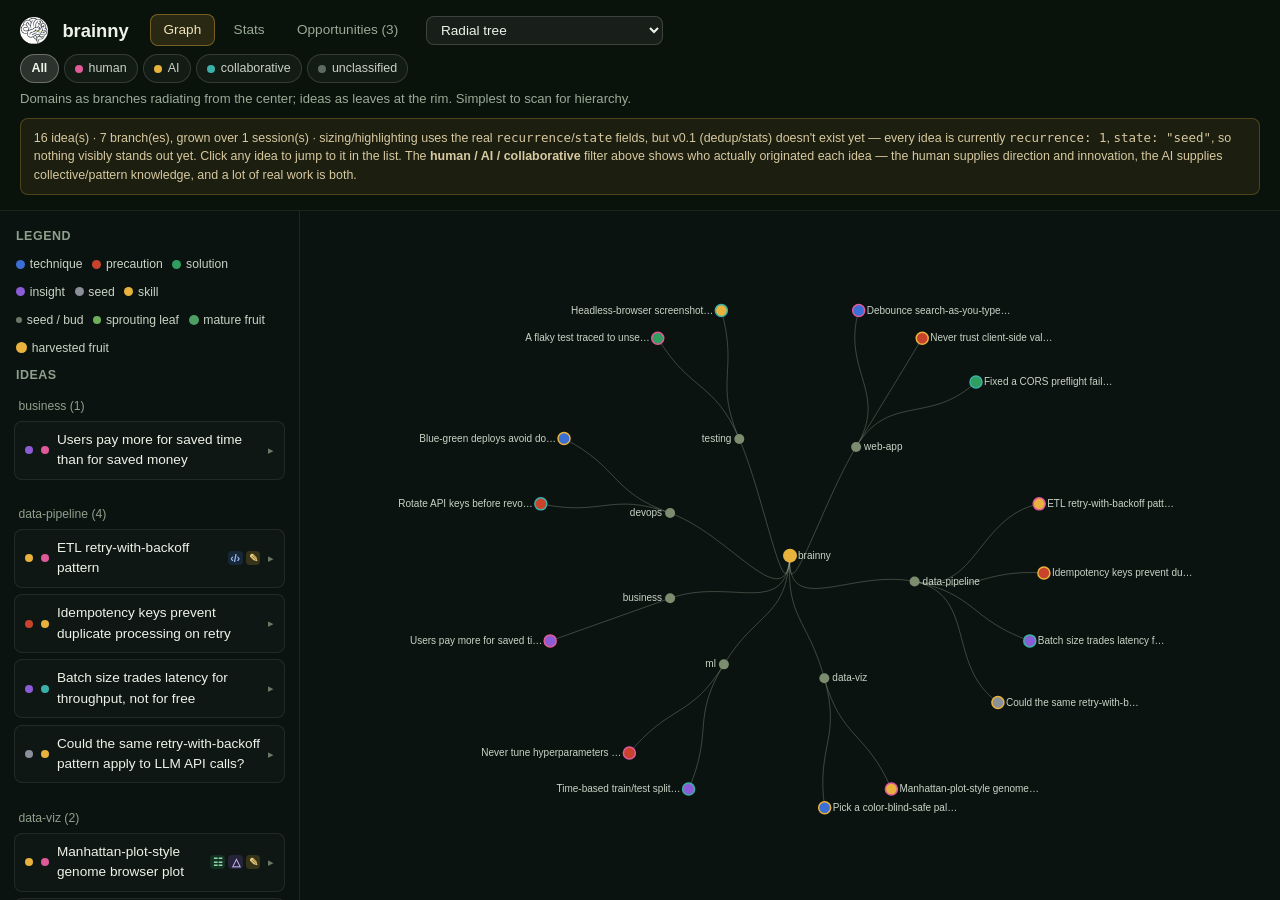
==== examples/demo/graph.html @ 686827f1 "Add Opportunities tab (AI-proposed idea combinations) + public example dashboard Two-part request: (" ====
<!doctype html>
<html lang="en">
<head>
<meta charset="utf-8">
<meta name="viewport" content="width=device-width, initial-scale=1">
<title>brainny</title>
<link rel="icon" type="image/png" href="[data-uri]">
<style>
  * { box-sizing: border-box; }
  html, body { margin: 0; padding: 0; height: 100%; background: #0b1310; }
  body {
    font: 14px/1.5 -apple-system, Segoe UI, Helvetica, Arial, sans-serif;
    color: #eef3ea; display: flex; flex-direction: column; height: 100%;
  }

  header { padding: 0.9rem 1.25rem; border-bottom: 1px solid rgba(255,255,255,0.08); background: rgba(10,18,12,0.85); flex: none; }
  header .row { display: flex; align-items: center; gap: 0.9rem; flex-wrap: wrap; }
  #brand-icon { width: 28px; height: 28px; object-fit: contain; flex: none; }
  header h1 { margin: 0; font-size: 1.15rem; }
  header p { margin: 0.35rem 0 0; color: #9aab97; font-size: 0.82rem; }
  #view-select {
    background: rgba(255,255,255,0.06); border: 1px solid rgba(255,255,255,0.16); color: #eef3ea;
    padding: 0.3rem 0.6rem; border-radius: 8px; font: inherit; font-size: 0.85rem; cursor: pointer;
  }
  #view-select:hover { background: rgba(255,255,255,0.1); }
  /* the dropdown's open popup is native-rendered with a white background
     regardless of the select's own styling, so its options need their
     own dark text or they're invisible against it */
  #view-select option { color: #111; background: #fff; }
  .note {
    margin: 0.6rem 0 0; padding: 0.6rem 0.8rem; border-radius: 8px;
    background: rgba(232,178,61,0.08); border: 1px solid rgba(232,178,61,0.25);
    font-size: 0.78rem; color: #d7c9a0;
  }

  #tab-bar { display: flex; gap: 0.3rem; margin-left: 0.4rem; }
  .tab-btn {
    background: none; border: 1px solid transparent; color: #9aab97; font: inherit;
    font-size: 0.85rem; padding: 0.3rem 0.8rem; border-radius: 8px; cursor: pointer;
  }
  .tab-btn:hover { background: rgba(255,255,255,0.06); color: #eef3ea; }
  .tab-btn.active { background: rgba(232,178,61,0.14); border-color: rgba(232,178,61,0.4); color: #f0e2bb; }

  /* who originated an idea: human / AI / collaborative / all -- an axis
     independent of kind/state, filterable across every view */
  #origin-filter { display: flex; gap: 0.3rem; align-items: center; flex-wrap: wrap; }
  .origin-btn {
    background: rgba(255,255,255,0.04); border: 1px solid rgba(255,255,255,0.14); color: #c9d3c6;
    font: inherit; font-size: 0.78rem; padding: 0.25rem 0.65rem; border-radius: 999px; cursor: pointer;
    display: inline-flex; align-items: center; gap: 0.35rem;
  }
  .origin-btn:hover { background: rgba(255,255,255,0.09); }
  .origin-btn .dot { width: 8px; height: 8px; border-radius: 50%; flex: none; }
  .origin-btn.active { font-weight: 600; }

  /* project filter -- only present on the merged central view (brainny
     central --html) spanning more than one project */
  #project-filter-row { display: flex; align-items: center; gap: 0.4rem; margin-left: 0.6rem; }
  #project-filter {
    background: rgba(255,255,255,0.06); border: 1px solid rgba(255,255,255,0.16); color: #eef3ea;
    padding: 0.25rem 0.55rem; border-radius: 8px; font: inherit; font-size: 0.82rem; cursor: pointer;
  }
  #project-filter option { color: #111; background: #fff; }
  .item-project-group { margin-bottom: 1.1rem; }
  .item-project-group:last-child { margin-bottom: 0; }
  .item-project-heading {
    font-size: 0.82rem; font-weight: 600; color: #eef3ea; margin: 0 0 0.5rem; padding: 0.3rem 0.5rem;
    background: rgba(232,178,61,0.1); border: 1px solid rgba(232,178,61,0.25); border-radius: 6px;
  }

  main { flex: 1; display: grid; grid-template-columns: 300px 1fr; min-height: 0; }
  main#stats-main, main#opportunities-main { display: block; overflow-y: auto; padding: 1.1rem 1.4rem 2rem; }
  #graph-main[hidden], #stats-main[hidden], #opportunities-main[hidden] { display: none !important; }

  /* ---- opportunities tab: AI-proposed combinations of ideas ---- */
  .opp-list { display: flex; flex-direction: column; gap: 0.9rem; max-width: 760px; margin: 0 auto; }
  .opp-card {
    background: rgba(255,255,255,0.03); border: 1px solid rgba(255,255,255,0.08);
    border-radius: 10px; padding: 0.9rem 1.1rem;
  }
  .opp-header { display: flex; align-items: center; gap: 0.6rem; margin-bottom: 0.5rem; flex-wrap: wrap; }
  .opp-kind-badge {
    font-size: 0.7rem; font-weight: 600; text-transform: uppercase; letter-spacing: 0.03em;
    padding: 0.15rem 0.55rem; border-radius: 999px; border: 1px solid; flex: none;
  }
  .opp-title { font-size: 0.98rem; font-weight: 600; color: #eef3ea; }
  .opp-weight-row { display: flex; align-items: center; gap: 0.6rem; margin-bottom: 0.6rem; }
  .opp-weight-track { flex: 1; height: 8px; border-radius: 999px; background: rgba(255,255,255,0.07); overflow: hidden; }
  .opp-weight-fill { height: 100%; border-radius: 999px; }
  .opp-weight-pct { font-size: 0.76rem; color: #9aab97; width: 2.6rem; text-align: right; flex: none; }
  .opp-summary { margin: 0 0 0.4rem; color: #d7ddd4; font-size: 0.86rem; }
  .opp-rationale { margin: 0 0 0.6rem; color: #9aab97; font-size: 0.8rem; font-style: italic; }
  .opp-ideas-label { font-size: 0.7rem; text-transform: uppercase; letter-spacing: 0.03em; color: #7c8c79; margin-bottom: 0.35rem; }
  .opp-ideas { display: flex; flex-wrap: wrap; gap: 0.35rem; }
  .opp-idea-chip {
    background: rgba(255,255,255,0.06); border: 1px solid rgba(255,255,255,0.14); color: #c9d3c6;
    font: inherit; font-size: 0.76rem; padding: 0.2rem 0.6rem; border-radius: 999px; cursor: pointer;
  }
  .opp-idea-chip:hover { background: rgba(255,255,255,0.11); color: #eef3ea; }

  /* ---- stats tab ---- */
  .stat-cards { display: grid; grid-template-columns: repeat(auto-fit, minmax(140px, 1fr)); gap: 0.7rem; margin: 0 0 1.4rem; }
  .stat-card {
    background: rgba(255,255,255,0.03); border: 1px solid rgba(255,255,255,0.08);
    border-radius: 10px; padding: 0.7rem 0.9rem;
  }
  .stat-card .stat-num { font-size: 1.6rem; font-weight: 600; color: #eef3ea; line-height: 1.1; }
  .stat-card .stat-label { font-size: 0.74rem; color: #8fa08c; margin-top: 0.2rem; text-transform: uppercase; letter-spacing: 0.03em; }

  .stats-grid { display: grid; grid-template-columns: minmax(280px, 1fr) minmax(320px, 1.2fr); gap: 1.4rem; align-items: start; }
  @media (max-width: 900px) { .stats-grid { grid-template-columns: 1fr; } }

  .stats-block h2 { font-size: 0.78rem; text-transform: uppercase; letter-spacing: 0.04em; color: #8fa08c; margin: 0 0 0.6rem; }
  .stats-caption { font-size: 0.74rem; color: #7c8c79; margin: 0.5rem 0 0; }

  #treemap-mount svg { display: block; width: 100%; }
  .tm-cell rect { stroke: rgba(11,19,16,0.7); stroke-width: 1.5; cursor: pointer; }
  .tm-cell text { pointer-events: none; fill: #0b1310; font-size: 11px; font-weight: 600; }
  .tm-cell .tm-count { font-weight: 400; opacity: 0.75; }

  .domain-table { width: 100%; border-collapse: collapse; font-size: 0.82rem; }
  .domain-table th { text-align: left; font-size: 0.7rem; text-transform: uppercase; letter-spacing: 0.03em; color: #7c8c79; padding: 0.3rem 0.5rem; border-bottom: 1px solid rgba(255,255,255,0.1); }
  .domain-table td { padding: 0.4rem 0.5rem; border-bottom: 1px solid rgba(255,255,255,0.05); vertical-align: middle; }
  .domain-table tr:hover td { background: rgba(255,255,255,0.03); }
  .spark { display: inline-block; vertical-align: middle; }
  .trend-badge { display: inline-flex; align-items: center; gap: 0.3rem; padding: 0.1rem 0.5rem; border-radius: 999px; font-size: 0.72rem; white-space: nowrap; }
  .trend-growing { background: rgba(111,174,92,0.16); color: #8fd67a; }
  .trend-steady { background: rgba(255,255,255,0.06); color: #9aab97; }
  .trend-quiet { background: rgba(201,67,44,0.12); color: #d68a7a; }

  .kind-bars { display: flex; flex-direction: column; gap: 0.4rem; margin-top: 0.4rem; }
  .kind-bar-row { display: flex; align-items: center; gap: 0.6rem; font-size: 0.78rem; }
  .kind-bar-label { width: 110px; flex: none; color: #c9d3c6; }
  .kind-bar-track { flex: 1; height: 10px; border-radius: 999px; background: rgba(255,255,255,0.06); overflow: hidden; }
  .kind-bar-fill { height: 100%; border-radius: 999px; }
  .kind-bar-count { width: 24px; flex: none; text-align: right; color: #8fa08c; }

  .recent-list { list-style: none; margin: 0; padding: 0; display: flex; flex-direction: column; gap: 0.5rem; }
  .recent-item { display: flex; flex-direction: column; gap: 0.1rem; padding: 0.45rem 0.6rem; border-radius: 8px; background: rgba(255,255,255,0.02); border: 1px solid rgba(255,255,255,0.06); cursor: pointer; }
  .recent-item:hover { background: rgba(255,255,255,0.05); }
  .recent-item .ri-title { color: #eef3ea; font-size: 0.84rem; }
  .recent-item .ri-meta { color: #7c8c79; font-size: 0.72rem; }
  #panel { border-right: 1px solid rgba(255,255,255,0.08); overflow-y: auto; padding: 0.75rem; }
  #panel h2 { font-size: 0.78rem; text-transform: uppercase; letter-spacing: 0.04em; color: #8fa08c; margin: 0.25rem 0.25rem 0.6rem; }
  #viz { position: relative; overflow: hidden; }
  #viz svg { display: block; width: 100%; height: 100%; }
  .empty-note { padding: 0.75rem; color: #8fa08c; font-size: 0.85rem; }

  .legend-row { display: flex; flex-wrap: wrap; gap: 0.6rem; margin: 0 0 0.6rem; padding: 0 0.25rem; font-size: 0.76rem; color: #c9d3c6; }
  .legend-item { display: inline-flex; align-items: center; gap: 0.3rem; }
  .dot { width: 9px; height: 9px; border-radius: 50%; display: inline-block; flex: none; }
  .state-dot.state-seed { width: 6px; height: 6px; background: #6b7a68; }
  .state-dot.state-sprouting { width: 8px; height: 8px; background: #6fae5c; }
  .state-dot.state-mature { width: 10px; height: 10px; background: #4f9e63; }
  .state-dot.state-harvested { width: 11px; height: 11px; background: #e8b23d; }

  /* ---- itemized accordion list ---- */
  .item-list { display: flex; flex-direction: column; gap: 0.9rem; }
  .item-group { border-radius: 8px; padding: 0.15rem; }
  .item-group-heading { font-size: 0.76rem; color: #8fa08c; margin: 0 0 0.35rem; padding: 0 0.25rem; }
  .item { border: 1px solid rgba(255,255,255,0.08); border-radius: 8px; margin-bottom: 0.4rem; overflow: hidden; background: rgba(255,255,255,0.02); }
  .item-promising { border-color: rgba(232,178,61,0.55); box-shadow: 0 0 0 1px rgba(232,178,61,0.15) inset; }
  .item-flash { animation: item-flash-kf 1.4s ease-out; }
  @keyframes item-flash-kf {
    0% { background: rgba(191,227,107,0.28); border-color: rgba(191,227,107,0.8); }
    100% { background: rgba(255,255,255,0.02); }
  }
  .item-title-row {
    width: 100%; display: flex; align-items: center; gap: 0.5rem;
    background: none; border: none; color: #eef3ea; text-align: left;
    padding: 0.5rem 0.6rem; cursor: pointer; font: inherit; font-size: 0.85rem;
  }
  .item-title-row:hover { background: rgba(255,255,255,0.04); }
  .item-dot { width: 8px; height: 8px; border-radius: 50%; flex: none; }
  .item-title { flex: 1; }
  .item-caret { color: #6b7a68; transition: transform 0.15s; font-size: 0.7rem; }
  .item-title-row.open .item-caret { transform: rotate(90deg); }
  .item-body { padding: 0 0.75rem 0.7rem 1.85rem; font-size: 0.82rem; }
  .item-summary { margin: 0 0 0.35rem; color: #d7ddd4; }
  .item-detail { margin: 0 0 0.35rem; color: #a9b7a6; }
  .item-trigger { margin: 0 0 0.35rem; color: #c9d3c6; font-size: 0.8rem; }
  .item-meta { margin: 0 0 0.35rem; color: #7c8c79; font-size: 0.72rem; }
  .item-tags { display: flex; flex-wrap: wrap; gap: 0.3rem; }
  .item-tag { background: rgba(255,255,255,0.08); border-radius: 999px; padding: 0.05rem 0.5rem; font-size: 0.7rem; }

  /* attachment "signs" -- code/plot/table evidence badges (SEED.md
     attachments: small physical proof, not the full dataset) */
  .item-signs { display: inline-flex; gap: 0.2rem; flex: none; }
  .item-sign {
    display: inline-flex; align-items: center; justify-content: center;
    min-width: 1.3em; height: 1.3em; padding: 0 0.25em; border-radius: 4px;
    font-size: 0.68rem; font-weight: 600; letter-spacing: -0.02em;
    background: rgba(255,255,255,0.08); color: #c9d3c6;
  }
  .item-sign-code { background: rgba(59,111,214,0.18); color: #9db8ef; }
  .item-sign-plot { background: rgba(139,92,214,0.18); color: #c4aef0; }
  .item-sign-table { background: rgba(47,158,94,0.18); color: #8fd6a8; }
  .item-sign-snippet { background: rgba(232,178,61,0.18); color: #e8c877; }
  /* inline snippet -- a code excerpt/equation/table-structure note kept
     directly on the entry, no separate file needed (see schema.py's
     `snippet` field) */
  .item-snippet {
    margin: 0 0 0.5rem; padding: 0.55rem 0.7rem; border-radius: 6px;
    background: rgba(0,0,0,0.28); border: 1px solid rgba(255,255,255,0.08);
    font: 0.76rem/1.45 ui-monospace, SFMono-Regular, Menlo, Consolas, monospace;
    color: #d7ddd4; white-space: pre-wrap; word-break: break-word; overflow-x: auto;
  }
  .item-evidence { display: flex; flex-direction: column; gap: 0.4rem; margin-top: 0.5rem; }
  .item-evidence-row { display: flex; align-items: center; gap: 0.4rem; flex-wrap: wrap; }
  .item-evidence-row a { color: #9db8ef; font-size: 0.78rem; text-decoration: none; }
  .item-evidence-row a:hover { text-decoration: underline; }
  .item-evidence-thumb { max-width: 160px; max-height: 100px; border-radius: 6px; border: 1px solid rgba(255,255,255,0.12); display: block; margin-top: 0.2rem; }

  #tooltip {
    position: fixed; z-index: 10; pointer-events: none; max-width: 280px;
    background: rgba(12,20,14,0.96); border: 1px solid rgba(255,255,255,0.12);
    border-radius: 10px; padding: 0.6rem 0.75rem; font-size: 0.8rem; display: none;
  }
  #tooltip .tt-title { font-weight: 600; margin-bottom: 0.2rem; }
  #tooltip .tt-meta { color: #8fa08c; font-size: 0.72rem; }

  #fallback { padding: 2rem; white-space: pre-wrap; color: #eef3ea; background: #0b1310; height: 100%; margin: 0; overflow: auto; }
</style>
</head>
<body>
<header>
  <div class="row">
    <img id="brand-icon" src="[data-uri]" alt="">
    <h1>brainny</h1>
    <nav id="tab-bar">
      <button type="button" class="tab-btn active" data-tab="graph">Graph</button>
      <button type="button" class="tab-btn" data-tab="stats">Stats</button>
      <button type="button" class="tab-btn" data-tab="opportunities">Opportunities (3)</button>
    </nav>
    <select id="view-select">
      <option value="radial">Radial tree</option>
      <option value="force">Force network with cluster halos</option>
    </select>
  </div>
  <div class="row" style="margin-top:0.5rem">
    <nav id="origin-filter"><button type="button" class="origin-btn active" data-origin="all">All</button><button type="button" class="origin-btn" data-origin="human" data-color="#e05a9a"><span class="dot" style="background:#e05a9a"></span>human</button><button type="button" class="origin-btn" data-origin="ai" data-color="#e8b23d"><span class="dot" style="background:#e8b23d"></span>AI</button><button type="button" class="origin-btn" data-origin="collaborative" data-color="#3bb0a8"><span class="dot" style="background:#3bb0a8"></span>collaborative</button><button type="button" class="origin-btn" data-origin="unclassified" data-color="#5c6b63"><span class="dot" style="background:#5c6b63"></span>unclassified</button></nav>
    
  </div>
  <p id="view-desc"></p>
  <p class="note">16 idea(s) · 7 branch(es), grown over 1 session(s) · sizing/highlighting uses the real <code>recurrence</code>/<code>state</code> fields, but v0.1 (dedup/stats) doesn't exist yet — every idea is currently <code>recurrence: 1</code>, <code>state: "seed"</code>, so nothing visibly stands out yet. Click any idea to jump to it in the list. The <strong>human / AI / collaborative</strong> filter above shows who actually originated each idea — the human supplies direction and innovation, the AI supplies collective/pattern knowledge, and a lot of real work is both.</p>
</header>
<main id="graph-main">
  <div id="panel">
    <h2>legend</h2>
    <div class="legend-row"><span class="legend-item"><span class="dot" style="background:#3b6fd6"></span>technique</span><span class="legend-item"><span class="dot" style="background:#c9432c"></span>precaution</span><span class="legend-item"><span class="dot" style="background:#2f9e5e"></span>solution</span><span class="legend-item"><span class="dot" style="background:#8b5cd6"></span>insight</span><span class="legend-item"><span class="dot" style="background:#8a8f98"></span>seed</span><span class="legend-item"><span class="dot" style="background:#e8b23d"></span>skill</span></div>
    <div class="legend-row"><span class="legend-item"><span class="dot state-dot state-seed"></span>seed / bud</span><span class="legend-item"><span class="dot state-dot state-sprouting"></span>sprouting leaf</span><span class="legend-item"><span class="dot state-dot state-mature"></span>mature fruit</span><span class="legend-item"><span class="dot state-dot state-harvested"></span>harvested fruit</span></div>
    <h2>ideas</h2>
    <div id="item-list-mount"></div>
  </div>
  <div id="viz"></div>
</main>
<main id="stats-main" hidden></main>
<main id="opportunities-main" hidden></main>
<div id="tooltip"></div>
<pre id="fallback" hidden>brainny - 16 idea(s): 3 insight, 4 precaution, 1 seed, 3 skill, 2 solution, 3 technique

business/
  [I] (seed) Users pay more for saved time than for saved money - idea_0012 [pricing] &lt;human&gt;

data-pipeline/
  [I] (seed) Batch size trades latency for throughput, not for free - idea_0006 [batching] &lt;collaborative&gt;
  [.] (seed) Could the same retry-with-backoff pattern apply to LLM API calls? - idea_0011 [llm] &lt;ai&gt;
  [K] (seed) ETL retry-with-backoff pattern - idea_0004 [etl, reliability] &lt;human&gt;
  [!] (seed) Idempotency keys prevent duplicate processing on retry - idea_0005 [idempotency] &lt;ai&gt;

data-viz/
  [K] (seed) Manhattan-plot-style genome browser plot - idea_0007 [plotting, genomics] &lt;human&gt;
  [T] (seed) Pick a color-blind-safe palette by default - idea_0008 [accessibility, color] &lt;ai&gt;

devops/
  [T] (seed) Blue-green deploys avoid downtime on schema migrations - idea_0014 [deploys, migrations] &lt;ai&gt;
  [!] (seed) Rotate API keys before revoking the old one, not after - idea_0013 [secrets] &lt;collaborative&gt;

ml/
  [!] (seed) Never tune hyperparameters against the test set - idea_0010 [overfitting] &lt;human&gt;
  [I] (seed) Time-based train/test splits leak information that random splits hide - idea_0009 [leakage, evaluation] &lt;collaborative&gt;

testing/
  [S] (seed) A flaky test traced to unseeded random test data - idea_0015 [flaky-tests] &lt;human&gt;
  [K] (seed) Headless-browser screenshot verification for UI changes - idea_0016 [verification, ui] &lt;collaborative&gt;

web-app/
  [T] (seed) Debounce search-as-you-type inputs at ~300ms - idea_0001 [ux, performance] &lt;human&gt;
  [S] (seed) Fixed a CORS preflight failure by adding an explicit OPTIONS handler - idea_0003 [cors, api] &lt;collaborative&gt;
  [!] (seed) Never trust client-side validation alone - idea_0002 [security] &lt;ai&gt;
</pre>
<script id="brainny-data" type="application/json">{"title": "brainny", "nodes": [{"id": "idea_0001", "kind": "technique", "title": "Debounce search-as-you-type inputs at ~300ms", "summary": "Wait for a short pause in keystrokes before firing the search request, instead of one request per keystroke.", "detail": null, "snippet": null, "domain": "web-app", "tags": ["ux", "performance"], "trigger": null, "state": "seed", "origin": "human", "recurrence": 1, "lastTouched": "2026-09-10T22:09:42+00:00", "session": "example-build", "sessionTs": "2026-09-10T22:09:42+00:00", "project": "brainny-demo", "attachments": []}, {"id": "idea_0002", "kind": "precaution", "title": "Never trust client-side validation alone", "summary": "Client-side checks are a UX convenience, not a security boundary -- always re-validate on the server.", "detail": null, "snippet": null, "domain": "web-app", "tags": ["security"], "trigger": "before shipping a form that touches money, auth, or user-submitted content", "state": "seed", "origin": "ai", "recurrence": 1, "lastTouched": "2026-09-10T22:09:42+00:00", "session": "example-build", "sessionTs": "2026-09-10T22:09:42+00:00", "project": "brainny-demo", "attachments": []}, {"id": "idea_0003", "kind": "solution", "title": "Fixed a CORS preflight failure by adding an explicit OPTIONS handler", "summary": "The browser's preflight OPTIONS request was hitting a 404 because the route only handled GET/POST -- adding an explicit OPTIONS handler that returns the right CORS headers fixed it.", "detail": null, "snippet": null, "domain": "web-app", "tags": ["cors", "api"], "trigger": null, "state": "seed", "origin": "collaborative", "recurrence": 1, "lastTouched": "2026-09-10T22:09:42+00:00", "session": "example-build", "sessionTs": "2026-09-10T22:09:42+00:00", "project": "brainny-demo", "attachments": []}, {"id": "idea_0004", "kind": "skill", "title": "ETL retry-with-backoff pattern", "summary": "Wrap each pipeline stage in exponential backoff with jitter so a transient failure doesn't cascade into a full pipeline restart.", "detail": null, "snippet": "def with_backoff(fn, max_tries=5, base=0.5):\n    for attempt in range(max_tries):\n        try:\n            return fn()\n        except TransientError:\n            time.sleep(base * (2 ** attempt) + random.uniform(0, 0.3))\n    raise", "domain": "data-pipeline", "tags": ["etl", "reliability"], "trigger": null, "state": "seed", "origin": "human", "recurrence": 1, "lastTouched": "2026-09-10T22:09:54+00:00", "session": "example-build", "sessionTs": "2026-09-10T22:09:42+00:00", "project": "brainny-demo", "attachments": [{"type": "code", "filename": "backoff.py", "description": "retry-with-backoff implementation"}]}, {"id": "idea_0005", "kind": "precaution", "title": "Idempotency keys prevent duplicate processing on retry", "summary": "A retried request without an idempotency key can double-charge, double-send, or double-write -- generate one per logical operation, not per HTTP call.", "detail": null, "snippet": null, "domain": "data-pipeline", "tags": ["idempotency"], "trigger": "before adding automatic retries to anything with a side effect", "state": "seed", "origin": "ai", "recurrence": 1, "lastTouched": "2026-09-10T22:09:42+00:00", "session": "example-build", "sessionTs": "2026-09-10T22:09:42+00:00", "project": "brainny-demo", "attachments": []}, {"id": "idea_0006", "kind": "insight", "title": "Batch size trades latency for throughput, not for free", "summary": "Bigger batches improve throughput but increase the latency of the first result in the batch -- the right size depends on which one the user actually feels.", "detail": null, "snippet": null, "domain": "data-pipeline", "tags": ["batching"], "trigger": null, "state": "seed", "origin": "collaborative", "recurrence": 1, "lastTouched": "2026-09-10T22:09:42+00:00", "session": "example-build", "sessionTs": "2026-09-10T22:09:42+00:00", "project": "brainny-demo", "attachments": []}, {"id": "idea_0007", "kind": "skill", "title": "Manhattan-plot-style genome browser plot", "summary": "How to lay out a genome-wide scatter plot: chromosomes on the x-axis by cumulative position, -log10(p) on the y-axis, alternating colors per chromosome, significance line at the genome-wide threshold.", "detail": null, "snippet": "ax.scatter(df.pos_cum, -np.log10(df.p), c=df.chrom % 2, s=4)\nax.axhline(-np.log10(5e-8), color=\"red\", ls=\"--\")", "domain": "data-viz", "tags": ["plotting", "genomics"], "trigger": null, "state": "seed", "origin": "human", "recurrence": 1, "lastTouched": "2026-09-10T22:09:54+00:00", "session": "example-build", "sessionTs": "2026-09-10T22:09:42+00:00", "project": "brainny-demo", "attachments": [{"type": "table", "filename": "manhattan_columns.csv", "description": "required input column format"}, {"type": "plot", "filename": "manhattan_example.png", "description": "example output"}]}, {"id": "idea_0008", "kind": "technique", "title": "Pick a color-blind-safe palette by default", "summary": "Use a palette validated for deuteranopia/protanopia (e.g. Okabe-Ito) as the default, not an afterthought toggle.", "detail": null, "snippet": null, "domain": "data-viz", "tags": ["accessibility", "color"], "trigger": null, "state": "seed", "origin": "ai", "recurrence": 1, "lastTouched": "2026-09-10T22:09:42+00:00", "session": "example-build", "sessionTs": "2026-09-10T22:09:42+00:00", "project": "brainny-demo", "attachments": []}, {"id": "idea_0009", "kind": "insight", "title": "Time-based train/test splits leak information that random splits hide", "summary": "A random split can let future information leak backward into training in ways a chronological split exposes immediately -- always check both.", "detail": null, "snippet": null, "domain": "ml", "tags": ["leakage", "evaluation"], "trigger": null, "state": "seed", "origin": "collaborative", "recurrence": 1, "lastTouched": "2026-09-10T22:09:42+00:00", "session": "example-build", "sessionTs": "2026-09-10T22:09:42+00:00", "project": "brainny-demo", "attachments": []}, {"id": "idea_0010", "kind": "precaution", "title": "Never tune hyperparameters against the test set", "summary": "Repeatedly checking test performance while tuning turns the test set into a second validation set -- keep a true holdout untouched until the very end.", "detail": null, "snippet": null, "domain": "ml", "tags": ["overfitting"], "trigger": "before finalizing any model for a report or deployment", "state": "seed", "origin": "human", "recurrence": 1, "lastTouched": "2026-09-10T22:09:42+00:00", "session": "example-build", "sessionTs": "2026-09-10T22:09:42+00:00", "project": "brainny-demo", "attachments": []}, {"id": "idea_0011", "kind": "seed", "title": "Could the same retry-with-backoff pattern apply to LLM API calls?", "summary": "Rate limits and transient 5xxs from LLM providers look a lot like the ETL retry problem -- worth exploring whether the same pattern transfers directly.", "detail": null, "snippet": null, "domain": "data-pipeline", "tags": ["llm"], "trigger": null, "state": "seed", "origin": "ai", "recurrence": 1, "lastTouched": "2026-09-10T22:09:42+00:00", "session": "example-build", "sessionTs": "2026-09-10T22:09:42+00:00", "project": "brainny-demo", "attachments": []}, {"id": "idea_0012", "kind": "insight", "title": "Users pay more for saved time than for saved money", "summary": "Pricing research kept showing the same pattern: a feature that saves an hour a week converts better than one that saves a comparable amount of money.", "detail": null, "snippet": null, "domain": "business", "tags": ["pricing"], "trigger": null, "state": "seed", "origin": "human", "recurrence": 1, "lastTouched": "2026-09-10T22:09:42+00:00", "session": "example-build", "sessionTs": "2026-09-10T22:09:42+00:00", "project": "brainny-demo", "attachments": []}, {"id": "idea_0013", "kind": "precaution", "title": "Rotate API keys before revoking the old one, not after", "summary": "Revoke-then-rotate creates a window where nothing works; issue the new key, deploy it everywhere, confirm it's in use, then revoke the old one.", "detail": null, "snippet": null, "domain": "devops", "tags": ["secrets"], "trigger": null, "state": "seed", "origin": "collaborative", "recurrence": 1, "lastTouched": "2026-09-10T22:09:42+00:00", "session": "example-build", "sessionTs": "2026-09-10T22:09:42+00:00", "project": "brainny-demo", "attachments": []}, {"id": "idea_0014", "kind": "technique", "title": "Blue-green deploys avoid downtime on schema migrations", "summary": "Run the new schema alongside the old one behind a flag, cut traffic over once both are verified, then retire the old schema.", "detail": null, "snippet": null, "domain": "devops", "tags": ["deploys", "migrations"], "trigger": null, "state": "seed", "origin": "ai", "recurrence": 1, "lastTouched": "2026-09-10T22:09:42+00:00", "session": "example-build", "sessionTs": "2026-09-10T22:09:42+00:00", "project": "brainny-demo", "attachments": []}, {"id": "idea_0015", "kind": "solution", "title": "A flaky test traced to unseeded random test data", "summary": "The test failed about 1 in 20 runs -- traced to a fixture generating random data without a fixed seed, so edge-case values occasionally slipped through.", "detail": null, "snippet": null, "domain": "testing", "tags": ["flaky-tests"], "trigger": null, "state": "seed", "origin": "human", "recurrence": 1, "lastTouched": "2026-09-10T22:09:42+00:00", "session": "example-build", "sessionTs": "2026-09-10T22:09:42+00:00", "project": "brainny-demo", "attachments": []}, {"id": "idea_0016", "kind": "skill", "title": "Headless-browser screenshot verification for UI changes", "summary": "Render the page, screenshot it with a headless browser, and actually look at the image instead of trusting that the code change looks right -- catches real visual regressions unit tests miss.", "detail": null, "snippet": "chrome --headless=new --window-size=1200,800 --screenshot=out.png file:///path/to/page.html", "domain": "testing", "tags": ["verification", "ui"], "trigger": null, "state": "seed", "origin": "collaborative", "recurrence": 1, "lastTouched": "2026-09-10T22:09:42+00:00", "session": "example-build", "sessionTs": "2026-09-10T22:09:42+00:00", "project": "brainny-demo", "attachments": []}], "sessions": [{"session": "example-build", "ts": "2026-09-10T22:09:42+00:00", "count": 16}], "projects": ["brainny-demo"], "domainCount": 7, "kindColor": {"technique": "#3b6fd6", "precaution": "#c9432c", "solution": "#2f9e5e", "insight": "#8b5cd6", "seed": "#8a8f98", "skill": "#e8b23d"}, "stateMeta": {"seed": {"label": "seed / bud", "size": 0.16, "emissive": 0.12, "gold": false}, "sprouting": {"label": "sprouting leaf", "size": 0.22, "emissive": 0.22, "gold": false}, "mature": {"label": "mature fruit", "size": 0.3, "emissive": 0.4, "gold": false}, "harvested": {"label": "harvested fruit", "size": 0.34, "emissive": 0.65, "gold": true}}, "originColor": {"human": "#e05a9a", "ai": "#e8b23d", "collaborative": "#3bb0a8"}, "originLabel": {"human": "human", "ai": "AI", "collaborative": "collaborative"}, "unclassifiedColor": "#5c6b63", "attachmentIcon": {"code": "‹/›", "plot": "△", "table": "☷"}, "attachmentLabel": {"code": "code", "plot": "plot", "table": "table"}, "opportunities": [{"id": "opp_0001", "title": "Data pipeline reliability toolkit", "kind": "tool", "weight": 0.78, "summary": "Package the retry-with-backoff pattern, idempotency-key discipline, and safe API-key rotation into one reusable reliability layer for data pipelines.", "rationale": "All three showed up solving the same underlying problem -- failures and retries in long-running pipelines -- from three different angles.", "ideaIds": ["idea_0004", "idea_0005", "idea_0013"], "created": "2026-09-10T22:10:04+00:00"}, {"id": "opp_0002", "title": "Bioinformatics plotting library with sane defaults", "kind": "tool", "weight": 0.66, "summary": "A small plotting package that bakes in the Manhattan-plot layout and a color-blind-safe palette as defaults, so neither has to be re-derived per project.", "rationale": "Both are visualization decisions that get re-solved from scratch on nearly every project that needs them.", "ideaIds": ["idea_0007", "idea_0008"], "created": "2026-09-10T22:10:04+00:00"}, {"id": "opp_0003", "title": "\"Don't ship this mistake\" checklist product", "kind": "business-idea", "weight": 0.42, "summary": "A short, paid pre-launch checklist product (client-side-only validation, test-set leakage, hyperparameter tuning against the test set) aimed at small teams without a dedicated reviewer.", "rationale": "Speculative -- these precautions are real and recurring, but it's unclear anyone would pay for a checklist rather than just writing one down themselves.", "ideaIds": ["idea_0002", "idea_0009", "idea_0010"], "created": "2026-09-10T22:10:04+00:00"}], "opportunityKindColor": {"tool": "#3b6fd6", "website": "#2f9e5e", "statistical-module": "#8b5cd6", "business-idea": "#e8b23d", "other": "#8a8f98"}, "opportunityKindLabel": {"tool": "tool", "website": "website", "statistical-module": "statistical module", "business-idea": "business idea", "other": "other"}}</script>
<script>// https://d3js.org v7.9.0 Copyright 2010-2023 Mike Bostock
!function(t,n){"object"==typeof exports&&"undefined"!=typeof module?n(exports):"function"==typeof define&&define.amd?define(["exports"],n):n((t="undefined"!=typeof globalThis?globalThis:t||self).d3=t.d3||{})}(this,(function(t){"use strict";function n(t,n){return null==t||null==n?NaN:t<n?-1:t>n?1:t>=n?0:NaN}function e(t,n){return null==t||null==n?NaN:n<t?-1:n>t?1:n>=t?0:NaN}function r(t){let r,o,a;function u(t,n,e=0,i=t.length){if(e<i){if(0!==r(n,n))return i;do{const r=e+i>>>1;o(t[r],n)<0?e=r+1:i=r}while(e<i)}return e}return 2!==t.length?(r=n,o=(e,r)=>n(t(e),r),a=(n,e)=>t(n)-e):(r=t===n||t===e?t:i,o=t,a=t),{left:u,center:function(t,n,e=0,r=t.length){const i=u(t,n,e,r-1);return i>e&&a(t[i-1],n)>-a(t[i],n)?i-1:i},right:function(t,n,e=0,i=t.length){if(e<i){if(0!==r(n,n))return i;do{const r=e+i>>>1;o(t[r],n)<=0?e=r+1:i=r}while(e<i)}return e}}}function i(){return 0}function o(t){return null===t?NaN:+t}const a=r(n),u=a.right,c=a.left,f=r(o).center;var s=u;const l=d(y),h=d((function(t){const n=y(t);return(t,e,r,i,o)=>{n(t,e,(r<<=2)+0,(i<<=2)+0,o<<=2),n(t,e,r+1,i+1,o),n(t,e,r+2,i+2,o),n(t,e,r+3,i+3,o)}}));function d(t){return function(n,e,r=e){if(!((e=+e)>=0))throw new RangeError("invalid rx");if(!((r=+r)>=0))throw new RangeError("invalid ry");let{data:i,width:o,height:a}=n;if(!((o=Math.floor(o))>=0))throw new RangeError("invalid width");if(!((a=Math.floor(void 0!==a?a:i.length/o))>=0))throw new RangeError("invalid height");if(!o||!a||!e&&!r)return n;const u=e&&t(e),c=r&&t(r),f=i.slice();return u&&c?(p(u,f,i,o,a),p(u,i,f,o,a),p(u,f,i,o,a),g(c,i,f,o,a),g(c,f,i,o,a),g(c,i,f,o,a)):u?(p(u,i,f,o,a),p(u,f,i,o,a),p(u,i,f,o,a)):c&&(g(c,i,f,o,a),g(c,f,i,o,a),g(c,i,f,o,a)),n}}function p(t,n,e,r,i){for(let o=0,a=r*i;o<a;)t(n,e,o,o+=r,1)}function g(t,n,e,r,i){for(let o=0,a=r*i;o<r;++o)t(n,e,o,o+a,r)}function y(t){const n=Math.floor(t);if(n===t)return function(t){const n=2*t+1;return(e,r,i,o,a)=>{if(!((o-=a)>=i))return;let u=t*r[i];const c=a*t;for(let t=i,n=i+c;t<n;t+=a)u+=r[Math.min(o,t)];for(let t=i,f=o;t<=f;t+=a)u+=r[Math.min(o,t+c)],e[t]=u/n,u-=r[Math.max(i,t-c)]}}(t);const e=t-n,r=2*t+1;return(t,i,o,a,u)=>{if(!((a-=u)>=o))return;let c=n*i[o];const f=u*n,s=f+u;for(let t=o,n=o+f;t<n;t+=u)c+=i[Math.min(a,t)];for(let n=o,l=a;n<=l;n+=u)c+=i[Math.min(a,n+f)],t[n]=(c+e*(i[Math.max(o,n-s)]+i[Math.min(a,n+s)]))/r,c-=i[Math.max(o,n-f)]}}function v(t,n){let e=0;if(void 0===n)for(let n of t)null!=n&&(n=+n)>=n&&++e;else{let r=-1;for(let i of t)null!=(i=n(i,++r,t))&&(i=+i)>=i&&++e}return e}function _(t){return 0|t.length}function b(t){return!(t>0)}function m(t){return"object"!=typeof t||"length"in t?t:Array.from(t)}function x(t,n){let e,r=0,i=0,o=0;if(void 0===n)for(let n of t)null!=n&&(n=+n)>=n&&(e=n-i,i+=e/++r,o+=e*(n-i));else{let a=-1;for(let u of t)null!=(u=n(u,++a,t))&&(u=+u)>=u&&(e=u-i,i+=e/++r,o+=e*(u-i))}if(r>1)return o/(r-1)}function w(t,n){const e=x(t,n);return e?Math.sqrt(e):e}function M(t,n){let e,r;if(void 0===n)for(const n of t)null!=n&&(void 0===e?n>=n&&(e=r=n):(e>n&&(e=n),r<n&&(r=n)));else{let i=-1;for(let o of t)null!=(o=n(o,++i,t))&&(void 0===e?o>=o&&(e=r=o):(e>o&&(e=o),r<o&&(r=o)))}return[e,r]}class T{constructor(){this._partials=new Float64Array(32),this._n=0}add(t){const n=this._partials;let e=0;for(let r=0;r<this._n&&r<32;r++){const i=n[r],o=t+i,a=Math.abs(t)<Math.abs(i)?t-(o-i):i-(o-t);a&&(n[e++]=a),t=o}return n[e]=t,this._n=e+1,this}valueOf(){const t=this._partials;let n,e,r,i=this._n,o=0;if(i>0){for(o=t[--i];i>0&&(n=o,e=t[--i],o=n+e,r=e-(o-n),!r););i>0&&(r<0&&t[i-1]<0||r>0&&t[i-1]>0)&&(e=2*r,n=o+e,e==n-o&&(o=n))}return o}}class InternMap extends Map{constructor(t,n=N){if(super(),Object.defineProperties(this,{_intern:{value:new Map},_key:{value:n}}),null!=t)for(const[n,e]of t)this.set(n,e)}get(t){return super.get(A(this,t))}has(t){return super.has(A(this,t))}set(t,n){return super.set(S(this,t),n)}delete(t){return super.delete(E(this,t))}}class InternSet extends Set{constructor(t,n=N){if(super(),Object.defineProperties(this,{_intern:{value:new Map},_key:{value:n}}),null!=t)for(const n of t)this.add(n)}has(t){return super.has(A(this,t))}add(t){return super.add(S(this,t))}delete(t){return super.delete(E(this,t))}}function A({_intern:t,_key:n},e){const r=n(e);return t.has(r)?t.get(r):e}function S({_intern:t,_key:n},e){const r=n(e);return t.has(r)?t.get(r):(t.set(r,e),e)}function E({_intern:t,_key:n},e){const r=n(e);return t.has(r)&&(e=t.get(r),t.delete(r)),e}function N(t){return null!==t&&"object"==typeof t?t.valueOf():t}function k(t){return t}function C(t,...n){return F(t,k,k,n)}function P(t,...n){return F(t,Array.from,k,n)}function z(t,n){for(let e=1,r=n.length;e<r;++e)t=t.flatMap((t=>t.pop().map((([n,e])=>[...t,n,e]))));return t}function $(t,n,...e){return F(t,k,n,e)}function D(t,n,...e){return F(t,Array.from,n,e)}function R(t){if(1!==t.length)throw new Error("duplicate key");return t[0]}function F(t,n,e,r){return function t(i,o){if(o>=r.length)return e(i);const a=new InternMap,u=r[o++];let c=-1;for(const t of i){const n=u(t,++c,i),e=a.get(n);e?e.push(t):a.set(n,[t])}for(const[n,e]of a)a.set(n,t(e,o));return n(a)}(t,0)}function q(t,n){return Array.from(n,(n=>t[n]))}function U(t,...n){if("function"!=typeof t[Symbol.iterator])throw new TypeError("values is not iterable");t=Array.from(t);let[e]=n;if(e&&2!==e.length||n.length>1){const r=Uint32Array.from(t,((t,n)=>n));return n.length>1?(n=n.map((n=>t.map(n))),r.sort(((t,e)=>{for(const r of n){const n=O(r[t],r[e]);if(n)return n}}))):(e=t.map(e),r.sort(((t,n)=>O(e[t],e[n])))),q(t,r)}return t.sort(I(e))}function I(t=n){if(t===n)return O;if("function"!=typeof t)throw new TypeError("compare is not a function");return(n,e)=>{const r=t(n,e);return r||0===r?r:(0===t(e,e))-(0===t(n,n))}}function O(t,n){return(null==t||!(t>=t))-(null==n||!(n>=n))||(t<n?-1:t>n?1:0)}var B=Array.prototype.slice;function Y(t){return()=>t}const L=Math.sqrt(50),j=Math.sqrt(10),H=Math.sqrt(2);function X(t,n,e){const r=(n-t)/Math.max(0,e),i=Math.floor(Math.log10(r)),o=r/Math.pow(10,i),a=o>=L?10:o>=j?5:o>=H?2:1;let u,c,f;return i<0?(f=Math.pow(10,-i)/a,u=Math.round(t*f),c=Math.round(n*f),u/f<t&&++u,c/f>n&&--c,f=-f):(f=Math.pow(10,i)*a,u=Math.round(t/f),c=Math.round(n/f),u*f<t&&++u,c*f>n&&--c),c<u&&.5<=e&&e<2?X(t,n,2*e):[u,c,f]}function G(t,n,e){if(!((e=+e)>0))return[];if((t=+t)===(n=+n))return[t];const r=n<t,[i,o,a]=r?X(n,t,e):X(t,n,e);if(!(o>=i))return[];const u=o-i+1,c=new Array(u);if(r)if(a<0)for(let t=0;t<u;++t)c[t]=(o-t)/-a;else for(let t=0;t<u;++t)c[t]=(o-t)*a;else if(a<0)for(let t=0;t<u;++t)c[t]=(i+t)/-a;else for(let t=0;t<u;++t)c[t]=(i+t)*a;return c}function V(t,n,e){return X(t=+t,n=+n,e=+e)[2]}function W(t,n,e){e=+e;const r=(n=+n)<(t=+t),i=r?V(n,t,e):V(t,n,e);return(r?-1:1)*(i<0?1/-i:i)}function Z(t,n,e){let r;for(;;){const i=V(t,n,e);if(i===r||0===i||!isFinite(i))return[t,n];i>0?(t=Math.floor(t/i)*i,n=Math.ceil(n/i)*i):i<0&&(t=Math.ceil(t*i)/i,n=Math.floor(n*i)/i),r=i}}function K(t){return Math.max(1,Math.ceil(Math.log(v(t))/Math.LN2)+1)}function Q(){var t=k,n=M,e=K;function r(r){Array.isArray(r)||(r=Array.from(r));var i,o,a,u=r.length,c=new Array(u);for(i=0;i<u;++i)c[i]=t(r[i],i,r);var f=n(c),l=f[0],h=f[1],d=e(c,l,h);if(!Array.isArray(d)){const t=h,e=+d;if(n===M&&([l,h]=Z(l,h,e)),(d=G(l,h,e))[0]<=l&&(a=V(l,h,e)),d[d.length-1]>=h)if(t>=h&&n===M){const t=V(l,h,e);isFinite(t)&&(t>0?h=(Math.floor(h/t)+1)*t:t<0&&(h=(Math.ceil(h*-t)+1)/-t))}else d.pop()}for(var p=d.length,g=0,y=p;d[g]<=l;)++g;for(;d[y-1]>h;)--y;(g||y<p)&&(d=d.slice(g,y),p=y-g);var v,_=new Array(p+1);for(i=0;i<=p;++i)(v=_[i]=[]).x0=i>0?d[i-1]:l,v.x1=i<p?d[i]:h;if(isFinite(a)){if(a>0)for(i=0;i<u;++i)null!=(o=c[i])&&l<=o&&o<=h&&_[Math.min(p,Math.floor((o-l)/a))].push(r[i]);else if(a<0)for(i=0;i<u;++i)if(null!=(o=c[i])&&l<=o&&o<=h){const t=Math.floor((l-o)*a);_[Math.min(p,t+(d[t]<=o))].push(r[i])}}else for(i=0;i<u;++i)null!=(o=c[i])&&l<=o&&o<=h&&_[s(d,o,0,p)].push(r[i]);return _}return r.value=function(n){return arguments.length?(t="function"==typeof n?n:Y(n),r):t},r.domain=function(t){return arguments.length?(n="function"==typeof t?t:Y([t[0],t[1]]),r):n},r.thresholds=function(t){return arguments.length?(e="function"==typeof t?t:Y(Array.isArray(t)?B.call(t):t),r):e},r}function J(t,n){let e;if(void 0===n)for(const n of t)null!=n&&(e<n||void 0===e&&n>=n)&&(e=n);else{let r=-1;for(let i of t)null!=(i=n(i,++r,t))&&(e<i||void 0===e&&i>=i)&&(e=i)}return e}function tt(t,n){let e,r=-1,i=-1;if(void 0===n)for(const n of t)++i,null!=n&&(e<n||void 0===e&&n>=n)&&(e=n,r=i);else for(let o of t)null!=(o=n(o,++i,t))&&(e<o||void 0===e&&o>=o)&&(e=o,r=i);return r}function nt(t,n){let e;if(void 0===n)for(const n of t)null!=n&&(e>n||void 0===e&&n>=n)&&(e=n);else{let r=-1;for(let i of t)null!=(i=n(i,++r,t))&&(e>i||void 0===e&&i>=i)&&(e=i)}return e}function et(t,n){let e,r=-1,i=-1;if(void 0===n)for(const n of t)++i,null!=n&&(e>n||void 0===e&&n>=n)&&(e=n,r=i);else for(let o of t)null!=(o=n(o,++i,t))&&(e>o||void 0===e&&o>=o)&&(e=o,r=i);return r}function rt(t,n,e=0,r=1/0,i){if(n=Math.floor(n),e=Math.floor(Math.max(0,e)),r=Math.floor(Math.min(t.length-1,r)),!(e<=n&&n<=r))return t;for(i=void 0===i?O:I(i);r>e;){if(r-e>600){const o=r-e+1,a=n-e+1,u=Math.log(o),c=.5*Math.exp(2*u/3),f=.5*Math.sqrt(u*c*(o-c)/o)*(a-o/2<0?-1:1);rt(t,n,Math.max(e,Math.floor(n-a*c/o+f)),Math.min(r,Math.floor(n+(o-a)*c/o+f)),i)}const o=t[n];let a=e,u=r;for(it(t,e,n),i(t[r],o)>0&&it(t,e,r);a<u;){for(it(t,a,u),++a,--u;i(t[a],o)<0;)++a;for(;i(t[u],o)>0;)--u}0===i(t[e],o)?it(t,e,u):(++u,it(t,u,r)),u<=n&&(e=u+1),n<=u&&(r=u-1)}return t}function it(t,n,e){const r=t[n];t[n]=t[e],t[e]=r}function ot(t,e=n){let r,i=!1;if(1===e.length){let o;for(const a of t){const t=e(a);(i?n(t,o)>0:0===n(t,t))&&(r=a,o=t,i=!0)}}else for(const n of t)(i?e(n,r)>0:0===e(n,n))&&(r=n,i=!0);return r}function at(t,n,e){if(t=Float64Array.from(function*(t,n){if(void 0===n)for(let n of t)null!=n&&(n=+n)>=n&&(yield n);else{let e=-1;for(let r of t)null!=(r=n(r,++e,t))&&(r=+r)>=r&&(yield r)}}(t,e)),(r=t.length)&&!isNaN(n=+n)){if(n<=0||r<2)return nt(t);if(n>=1)return J(t);var r,i=(r-1)*n,o=Math.floor(i),a=J(rt(t,o).subarray(0,o+1));return a+(nt(t.subarray(o+1))-a)*(i-o)}}function ut(t,n,e=o){if((r=t.length)&&!isNaN(n=+n)){if(n<=0||r<2)return+e(t[0],0,t);if(n>=1)return+e(t[r-1],r-1,t);var r,i=(r-1)*n,a=Math.floor(i),u=+e(t[a],a,t);return u+(+e(t[a+1],a+1,t)-u)*(i-a)}}function ct(t,n,e=o){if(!isNaN(n=+n)){if(r=Float64Array.from(t,((n,r)=>o(e(t[r],r,t)))),n<=0)return et(r);if(n>=1)return tt(r);var r,i=Uint32Array.from(t,((t,n)=>n)),a=r.length-1,u=Math.floor(a*n);return rt(i,u,0,a,((t,n)=>O(r[t],r[n]))),(u=ot(i.subarray(0,u+1),(t=>r[t])))>=0?u:-1}}function ft(t){return Array.from(function*(t){for(const n of t)yield*n}(t))}function st(t,n){return[t,n]}function lt(t,n,e){t=+t,n=+n,e=(i=arguments.length)<2?(n=t,t=0,1):i<3?1:+e;for(var r=-1,i=0|Math.max(0,Math.ceil((n-t)/e)),o=new Array(i);++r<i;)o[r]=t+r*e;return o}function ht(t,e=n){if(1===e.length)return et(t,e);let r,i=-1,o=-1;for(const n of t)++o,(i<0?0===e(n,n):e(n,r)<0)&&(r=n,i=o);return i}var dt=pt(Math.random);function pt(t){return function(n,e=0,r=n.length){let i=r-(e=+e);for(;i;){const r=t()*i--|0,o=n[i+e];n[i+e]=n[r+e],n[r+e]=o}return n}}function gt(t){if(!(i=t.length))return[];for(var n=-1,e=nt(t,yt),r=new Array(e);++n<e;)for(var i,o=-1,a=r[n]=new Array(i);++o<i;)a[o]=t[o][n];return r}function yt(t){return t.length}function vt(t){return t instanceof InternSet?t:new InternSet(t)}function _t(t,n){const e=t[Symbol.iterator](),r=new Set;for(const t of n){const n=bt(t);if(r.has(n))continue;let i,o;for(;({value:i,done:o}=e.next());){if(o)return!1;const t=bt(i);if(r.add(t),Object.is(n,t))break}}return!0}function bt(t){return null!==t&&"object"==typeof t?t.valueOf():t}function mt(t){return t}var xt=1,wt=2,Mt=3,Tt=4,At=1e-6;function St(t){return"translate("+t+",0)"}function Et(t){return"translate(0,"+t+")"}function Nt(t){return n=>+t(n)}function kt(t,n){return n=Math.max(0,t.bandwidth()-2*n)/2,t.round()&&(n=Math.round(n)),e=>+t(e)+n}function Ct(){return!this.__axis}function Pt(t,n){var e=[],r=null,i=null,o=6,a=6,u=3,c="undefined"!=typeof window&&window.devicePixelRatio>1?0:.5,f=t===xt||t===Tt?-1:1,s=t===Tt||t===wt?"x":"y",l=t===xt||t===Mt?St:Et;function h(h){var d=null==r?n.ticks?n.ticks.apply(n,e):n.domain():r,p=null==i?n.tickFormat?n.tickFormat.apply(n,e):mt:i,g=Math.max(o,0)+u,y=n.range(),v=+y[0]+c,_=+y[y.length-1]+c,b=(n.bandwidth?kt:Nt)(n.copy(),c),m=h.selection?h.selection():h,x=m.selectAll(".domain").data([null]),w=m.selectAll(".tick").data(d,n).order(),M=w.exit(),T=w.enter().append("g").attr("class","tick"),A=w.select("line"),S=w.select("text");x=x.merge(x.enter().insert("path",".tick").attr("class","domain").attr("stroke","currentColor")),w=w.merge(T),A=A.merge(T.append("line").attr("stroke","currentColor").attr(s+"2",f*o)),S=S.merge(T.append("text").attr("fill","currentColor").attr(s,f*g).attr("dy",t===xt?"0em":t===Mt?"0.71em":"0.32em")),h!==m&&(x=x.transition(h),w=w.transition(h),A=A.transition(h),S=S.transition(h),M=M.transition(h).attr("opacity",At).attr("transform",(function(t){return isFinite(t=b(t))?l(t+c):this.getAttribute("transform")})),T.attr("opacity",At).attr("transform",(function(t){var n=this.parentNode.__axis;return l((n&&isFinite(n=n(t))?n:b(t))+c)}))),M.remove(),x.attr("d",t===Tt||t===wt?a?"M"+f*a+","+v+"H"+c+"V"+_+"H"+f*a:"M"+c+","+v+"V"+_:a?"M"+v+","+f*a+"V"+c+"H"+_+"V"+f*a:"M"+v+","+c+"H"+_),w.attr("opacity",1).attr("transform",(function(t){return l(b(t)+c)})),A.attr(s+"2",f*o),S.attr(s,f*g).text(p),m.filter(Ct).attr("fill","none").attr("font-size",10).attr("font-family","sans-serif").attr("text-anchor",t===wt?"start":t===Tt?"end":"middle"),m.each((function(){this.__axis=b}))}return h.scale=function(t){return arguments.length?(n=t,h):n},h.ticks=function(){return e=Array.from(arguments),h},h.tickArguments=function(t){return arguments.length?(e=null==t?[]:Array.from(t),h):e.slice()},h.tickValues=function(t){return arguments.length?(r=null==t?null:Array.from(t),h):r&&r.slice()},h.tickFormat=function(t){return arguments.length?(i=t,h):i},h.tickSize=function(t){return arguments.length?(o=a=+t,h):o},h.tickSizeInner=function(t){return arguments.length?(o=+t,h):o},h.tickSizeOuter=function(t){return arguments.length?(a=+t,h):a},h.tickPadding=function(t){return arguments.length?(u=+t,h):u},h.offset=function(t){return arguments.length?(c=+t,h):c},h}var zt={value:()=>{}};function $t(){for(var t,n=0,e=arguments.length,r={};n<e;++n){if(!(t=arguments[n]+"")||t in r||/[\s.]/.test(t))throw new Error("illegal type: "+t);r[t]=[]}return new Dt(r)}function Dt(t){this._=t}function Rt(t,n){for(var e,r=0,i=t.length;r<i;++r)if((e=t[r]).name===n)return e.value}function Ft(t,n,e){for(var r=0,i=t.length;r<i;++r)if(t[r].name===n){t[r]=zt,t=t.slice(0,r).concat(t.slice(r+1));break}return null!=e&&t.push({name:n,value:e}),t}Dt.prototype=$t.prototype={constructor:Dt,on:function(t,n){var e,r,i=this._,o=(r=i,(t+"").trim().split(/^|\s+/).map((function(t){var n="",e=t.indexOf(".");if(e>=0&&(n=t.slice(e+1),t=t.slice(0,e)),t&&!r.hasOwnProperty(t))throw new Error("unknown type: "+t);return{type:t,name:n}}))),a=-1,u=o.length;if(!(arguments.length<2)){if(null!=n&&"function"!=typeof n)throw new Error("invalid callback: "+n);for(;++a<u;)if(e=(t=o[a]).type)i[e]=Ft(i[e],t.name,n);else if(null==n)for(e in i)i[e]=Ft(i[e],t.name,null);return this}for(;++a<u;)if((e=(t=o[a]).type)&&(e=Rt(i[e],t.name)))return e},copy:function(){var t={},n=this._;for(var e in n)t[e]=n[e].slice();return new Dt(t)},call:function(t,n){if((e=arguments.length-2)>0)for(var e,r,i=new Array(e),o=0;o<e;++o)i[o]=arguments[o+2];if(!this._.hasOwnProperty(t))throw new Error("unknown type: "+t);for(o=0,e=(r=this._[t]).length;o<e;++o)r[o].value.apply(n,i)},apply:function(t,n,e){if(!this._.hasOwnProperty(t))throw new Error("unknown type: "+t);for(var r=this._[t],i=0,o=r.length;i<o;++i)r[i].value.apply(n,e)}};var qt="http://www.w3.org/1999/xhtml",Ut={svg:"http://www.w3.org/2000/svg",xhtml:qt,xlink:"http://www.w3.org/1999/xlink",xml:"http://www.w3.org/XML/1998/namespace",xmlns:"http://www.w3.org/2000/xmlns/"};function It(t){var n=t+="",e=n.indexOf(":");return e>=0&&"xmlns"!==(n=t.slice(0,e))&&(t=t.slice(e+1)),Ut.hasOwnProperty(n)?{space:Ut[n],local:t}:t}function Ot(t){return function(){var n=this.ownerDocument,e=this.namespaceURI;return e===qt&&n.documentElement.namespaceURI===qt?n.createElement(t):n.createElementNS(e,t)}}function Bt(t){return function(){return this.ownerDocument.createElementNS(t.space,t.local)}}function Yt(t){var n=It(t);return(n.local?Bt:Ot)(n)}function Lt(){}function jt(t){return null==t?Lt:function(){return this.querySelector(t)}}function Ht(t){return null==t?[]:Array.isArray(t)?t:Array.from(t)}function Xt(){return[]}function Gt(t){return null==t?Xt:function(){return this.querySelectorAll(t)}}function Vt(t){return function(){return this.matches(t)}}function Wt(t){return function(n){return n.matches(t)}}var Zt=Array.prototype.find;function Kt(){return this.firstElementChild}var Qt=Array.prototype.filter;function Jt(){return Array.from(this.children)}function tn(t){return new Array(t.length)}function nn(t,n){this.ownerDocument=t.ownerDocument,this.namespaceURI=t.namespaceURI,this._next=null,this._parent=t,this.__data__=n}function en(t,n,e,r,i,o){for(var a,u=0,c=n.length,f=o.length;u<f;++u)(a=n[u])?(a.__data__=o[u],r[u]=a):e[u]=new nn(t,o[u]);for(;u<c;++u)(a=n[u])&&(i[u]=a)}function rn(t,n,e,r,i,o,a){var u,c,f,s=new Map,l=n.length,h=o.length,d=new Array(l);for(u=0;u<l;++u)(c=n[u])&&(d[u]=f=a.call(c,c.__data__,u,n)+"",s.has(f)?i[u]=c:s.set(f,c));for(u=0;u<h;++u)f=a.call(t,o[u],u,o)+"",(c=s.get(f))?(r[u]=c,c.__data__=o[u],s.delete(f)):e[u]=new nn(t,o[u]);for(u=0;u<l;++u)(c=n[u])&&s.get(d[u])===c&&(i[u]=c)}function on(t){return t.__data__}function an(t){return"object"==typeof t&&"length"in t?t:Array.from(t)}function un(t,n){return t<n?-1:t>n?1:t>=n?0:NaN}function cn(t){return function(){this.removeAttribute(t)}}function fn(t){return function(){this.removeAttributeNS(t.space,t.local)}}function sn(t,n){return function(){this.setAttribute(t,n)}}function ln(t,n){return function(){this.setAttributeNS(t.space,t.local,n)}}function hn(t,n){return function(){var e=n.apply(this,arguments);null==e?this.removeAttribute(t):this.setAttribute(t,e)}}function dn(t,n){return function(){var e=n.apply(this,arguments);null==e?this.removeAttributeNS(t.space,t.local):this.setAttributeNS(t.space,t.local,e)}}function pn(t){return t.ownerDocument&&t.ownerDocument.defaultView||t.document&&t||t.defaultView}function gn(t){return function(){this.style.removeProperty(t)}}function yn(t,n,e){return function(){this.style.setProperty(t,n,e)}}function vn(t,n,e){return function(){var r=n.apply(this,arguments);null==r?this.style.removeProperty(t):this.style.setProperty(t,r,e)}}function _n(t,n){return t.style.getPropertyValue(n)||pn(t).getComputedStyle(t,null).getPropertyValue(n)}function bn(t){return function(){delete this[t]}}function mn(t,n){return function(){this[t]=n}}function xn(t,n){return function(){var e=n.apply(this,arguments);null==e?delete this[t]:this[t]=e}}function wn(t){return t.trim().split(/^|\s+/)}function Mn(t){return t.classList||new Tn(t)}function Tn(t){this._node=t,this._names=wn(t.getAttribute("class")||"")}function An(t,n){for(var e=Mn(t),r=-1,i=n.length;++r<i;)e.add(n[r])}function Sn(t,n){for(var e=Mn(t),r=-1,i=n.length;++r<i;)e.remove(n[r])}function En(t){return function(){An(this,t)}}function Nn(t){return function(){Sn(this,t)}}function kn(t,n){return function(){(n.apply(this,arguments)?An:Sn)(this,t)}}function Cn(){this.textContent=""}function Pn(t){return function(){this.textContent=t}}function zn(t){return function(){var n=t.apply(this,arguments);this.textContent=null==n?"":n}}function $n(){this.innerHTML=""}function Dn(t){return function(){this.innerHTML=t}}function Rn(t){return function(){var n=t.apply(this,arguments);this.innerHTML=null==n?"":n}}function Fn(){this.nextSibling&&this.parentNode.appendChild(this)}function qn(){this.previousSibling&&this.parentNode.insertBefore(this,this.parentNode.firstChild)}function Un(){return null}function In(){var t=this.parentNode;t&&t.removeChild(this)}function On(){var t=this.cloneNode(!1),n=this.parentNode;return n?n.insertBefore(t,this.nextSibling):t}function Bn(){var t=this.cloneNode(!0),n=this.parentNode;return n?n.insertBefore(t,this.nextSibling):t}function Yn(t){return function(){var n=this.__on;if(n){for(var e,r=0,i=-1,o=n.length;r<o;++r)e=n[r],t.type&&e.type!==t.type||e.name!==t.name?n[++i]=e:this.removeEventListener(e.type,e.listener,e.options);++i?n.length=i:delete this.__on}}}function Ln(t,n,e){return function(){var r,i=this.__on,o=function(t){return function(n){t.call(this,n,this.__data__)}}(n);if(i)for(var a=0,u=i.length;a<u;++a)if((r=i[a]).type===t.type&&r.name===t.name)return this.removeEventListener(r.type,r.listener,r.options),this.addEventListener(r.type,r.listener=o,r.options=e),void(r.value=n);this.addEventListener(t.type,o,e),r={type:t.type,name:t.name,value:n,listener:o,options:e},i?i.push(r):this.__on=[r]}}function jn(t,n,e){var r=pn(t),i=r.CustomEvent;"function"==typeof i?i=new i(n,e):(i=r.document.createEvent("Event"),e?(i.initEvent(n,e.bubbles,e.cancelable),i.detail=e.detail):i.initEvent(n,!1,!1)),t.dispatchEvent(i)}function Hn(t,n){return function(){return jn(this,t,n)}}function Xn(t,n){return function(){return jn(this,t,n.apply(this,arguments))}}nn.prototype={constructor:nn,appendChild:function(t){return this._parent.insertBefore(t,this._next)},insertBefore:function(t,n){return this._parent.insertBefore(t,n)},querySelector:function(t){return this._parent.querySelector(t)},querySelectorAll:function(t){return this._parent.querySelectorAll(t)}},Tn.prototype={add:function(t){this._names.indexOf(t)<0&&(this._names.push(t),this._node.setAttribute("class",this._names.join(" ")))},remove:function(t){var n=this._names.indexOf(t);n>=0&&(this._names.splice(n,1),this._node.setAttribute("class",this._names.join(" ")))},contains:function(t){return this._names.indexOf(t)>=0}};var Gn=[null];function Vn(t,n){this._groups=t,this._parents=n}function Wn(){return new Vn([[document.documentElement]],Gn)}function Zn(t){return"string"==typeof t?new Vn([[document.querySelector(t)]],[document.documentElement]):new Vn([[t]],Gn)}Vn.prototype=Wn.prototype={constructor:Vn,select:function(t){"function"!=typeof t&&(t=jt(t));for(var n=this._groups,e=n.length,r=new Array(e),i=0;i<e;++i)for(var o,a,u=n[i],c=u.length,f=r[i]=new Array(c),s=0;s<c;++s)(o=u[s])&&(a=t.call(o,o.__data__,s,u))&&("__data__"in o&&(a.__data__=o.__data__),f[s]=a);return new Vn(r,this._parents)},selectAll:function(t){t="function"==typeof t?function(t){return function(){return Ht(t.apply(this,arguments))}}(t):Gt(t);for(var n=this._groups,e=n.length,r=[],i=[],o=0;o<e;++o)for(var a,u=n[o],c=u.length,f=0;f<c;++f)(a=u[f])&&(r.push(t.call(a,a.__data__,f,u)),i.push(a));return new Vn(r,i)},selectChild:function(t){return this.select(null==t?Kt:function(t){return function(){return Zt.call(this.children,t)}}("function"==typeof t?t:Wt(t)))},selectChildren:function(t){return this.selectAll(null==t?Jt:function(t){return function(){return Qt.call(this.children,t)}}("function"==typeof t?t:Wt(t)))},filter:function(t){"function"!=typeof t&&(t=Vt(t));for(var n=this._groups,e=n.length,r=new Array(e),i=0;i<e;++i)for(var o,a=n[i],u=a.length,c=r[i]=[],f=0;f<u;++f)(o=a[f])&&t.call(o,o.__data__,f,a)&&c.push(o);return new Vn(r,this._parents)},data:function(t,n){if(!arguments.length)return Array.from(this,on);var e=n?rn:en,r=this._parents,i=this._groups;"function"!=typeof t&&(t=function(t){return function(){return t}}(t));for(var o=i.length,a=new Array(o),u=new Array(o),c=new Array(o),f=0;f<o;++f){var s=r[f],l=i[f],h=l.length,d=an(t.call(s,s&&s.__data__,f,r)),p=d.length,g=u[f]=new Array(p),y=a[f]=new Array(p);e(s,l,g,y,c[f]=new Array(h),d,n);for(var v,_,b=0,m=0;b<p;++b)if(v=g[b]){for(b>=m&&(m=b+1);!(_=y[m])&&++m<p;);v._next=_||null}}return(a=new Vn(a,r))._enter=u,a._exit=c,a},enter:function(){return new Vn(this._enter||this._groups.map(tn),this._parents)},exit:function(){return new Vn(this._exit||this._groups.map(tn),this._parents)},join:function(t,n,e){var r=this.enter(),i=this,o=this.exit();return"function"==typeof t?(r=t(r))&&(r=r.selection()):r=r.append(t+""),null!=n&&(i=n(i))&&(i=i.selection()),null==e?o.remove():e(o),r&&i?r.merge(i).order():i},merge:function(t){for(var n=t.selection?t.selection():t,e=this._groups,r=n._groups,i=e.length,o=r.length,a=Math.min(i,o),u=new Array(i),c=0;c<a;++c)for(var f,s=e[c],l=r[c],h=s.length,d=u[c]=new Array(h),p=0;p<h;++p)(f=s[p]||l[p])&&(d[p]=f);for(;c<i;++c)u[c]=e[c];return new Vn(u,this._parents)},selection:function(){return this},order:function(){for(var t=this._groups,n=-1,e=t.length;++n<e;)for(var r,i=t[n],o=i.length-1,a=i[o];--o>=0;)(r=i[o])&&(a&&4^r.compareDocumentPosition(a)&&a.parentNode.insertBefore(r,a),a=r);return this},sort:function(t){function n(n,e){return n&&e?t(n.__data__,e.__data__):!n-!e}t||(t=un);for(var e=this._groups,r=e.length,i=new Array(r),o=0;o<r;++o){for(var a,u=e[o],c=u.length,f=i[o]=new Array(c),s=0;s<c;++s)(a=u[s])&&(f[s]=a);f.sort(n)}return new Vn(i,this._parents).order()},call:function(){var t=arguments[0];return arguments[0]=this,t.apply(null,arguments),this},nodes:function(){return Array.from(this)},node:function(){for(var t=this._groups,n=0,e=t.length;n<e;++n)for(var r=t[n],i=0,o=r.length;i<o;++i){var a=r[i];if(a)return a}return null},size:function(){let t=0;for(const n of this)++t;return t},empty:function(){return!this.node()},each:function(t){for(var n=this._groups,e=0,r=n.length;e<r;++e)for(var i,o=n[e],a=0,u=o.length;a<u;++a)(i=o[a])&&t.call(i,i.__data__,a,o);return this},attr:function(t,n){var e=It(t);if(arguments.length<2){var r=this.node();return e.local?r.getAttributeNS(e.space,e.local):r.getAttribute(e)}return this.each((null==n?e.local?fn:cn:"function"==typeof n?e.local?dn:hn:e.local?ln:sn)(e,n))},style:function(t,n,e){return arguments.length>1?this.each((null==n?gn:"function"==typeof n?vn:yn)(t,n,null==e?"":e)):_n(this.node(),t)},property:function(t,n){return arguments.length>1?this.each((null==n?bn:"function"==typeof n?xn:mn)(t,n)):this.node()[t]},classed:function(t,n){var e=wn(t+"");if(arguments.length<2){for(var r=Mn(this.node()),i=-1,o=e.length;++i<o;)if(!r.contains(e[i]))return!1;return!0}return this.each(("function"==typeof n?kn:n?En:Nn)(e,n))},text:function(t){return arguments.length?this.each(null==t?Cn:("function"==typeof t?zn:Pn)(t)):this.node().textContent},html:function(t){return arguments.length?this.each(null==t?$n:("function"==typeof t?Rn:Dn)(t)):this.node().innerHTML},raise:function(){return this.each(Fn)},lower:function(){return this.each(qn)},append:function(t){var n="function"==typeof t?t:Yt(t);return this.select((function(){return this.appendChild(n.apply(this,arguments))}))},insert:function(t,n){var e="function"==typeof t?t:Yt(t),r=null==n?Un:"function"==typeof n?n:jt(n);return this.select((function(){return this.insertBefore(e.apply(this,arguments),r.apply(this,arguments)||null)}))},remove:function(){return this.each(In)},clone:function(t){return this.select(t?Bn:On)},datum:function(t){return arguments.length?this.property("__data__",t):this.node().__data__},on:function(t,n,e){var r,i,o=function(t){return t.trim().split(/^|\s+/).map((function(t){var n="",e=t.indexOf(".");return e>=0&&(n=t.slice(e+1),t=t.slice(0,e)),{type:t,name:n}}))}(t+""),a=o.length;if(!(arguments.length<2)){for(u=n?Ln:Yn,r=0;r<a;++r)this.each(u(o[r],n,e));return this}var u=this.node().__on;if(u)for(var c,f=0,s=u.length;f<s;++f)for(r=0,c=u[f];r<a;++r)if((i=o[r]).type===c.type&&i.name===c.name)return c.value},dispatch:function(t,n){return this.each(("function"==typeof n?Xn:Hn)(t,n))},[Symbol.iterator]:function*(){for(var t=this._groups,n=0,e=t.length;n<e;++n)for(var r,i=t[n],o=0,a=i.length;o<a;++o)(r=i[o])&&(yield r)}};var Kn=0;function Qn(){return new Jn}function Jn(){this._="@"+(++Kn).toString(36)}function te(t){let n;for(;n=t.sourceEvent;)t=n;return t}function ne(t,n){if(t=te(t),void 0===n&&(n=t.currentTarget),n){var e=n.ownerSVGElement||n;if(e.createSVGPoint){var r=e.createSVGPoint();return r.x=t.clientX,r.y=t.clientY,[(r=r.matrixTransform(n.getScreenCTM().inverse())).x,r.y]}if(n.getBoundingClientRect){var i=n.getBoundingClientRect();return[t.clientX-i.left-n.clientLeft,t.clientY-i.top-n.clientTop]}}return[t.pageX,t.pageY]}Jn.prototype=Qn.prototype={constructor:Jn,get:function(t){for(var n=this._;!(n in t);)if(!(t=t.parentNode))return;return t[n]},set:function(t,n){return t[this._]=n},remove:function(t){return this._ in t&&delete t[this._]},toString:function(){return this._}};const ee={passive:!1},re={capture:!0,passive:!1};function ie(t){t.stopImmediatePropagation()}function oe(t){t.preventDefault(),t.stopImmediatePropagation()}function ae(t){var n=t.document.documentElement,e=Zn(t).on("dragstart.drag",oe,re);"onselectstart"in n?e.on("selectstart.drag",oe,re):(n.__noselect=n.style.MozUserSelect,n.style.MozUserSelect="none")}function ue(t,n){var e=t.document.documentElement,r=Zn(t).on("dragstart.drag",null);n&&(r.on("click.drag",oe,re),setTimeout((function(){r.on("click.drag",null)}),0)),"onselectstart"in e?r.on("selectstart.drag",null):(e.style.MozUserSelect=e.__noselect,delete e.__noselect)}var ce=t=>()=>t;function fe(t,{sourceEvent:n,subject:e,target:r,identifier:i,active:o,x:a,y:u,dx:c,dy:f,dispatch:s}){Object.defineProperties(this,{type:{value:t,enumerable:!0,configurable:!0},sourceEvent:{value:n,enumerable:!0,configurable:!0},subject:{value:e,enumerable:!0,configurable:!0},target:{value:r,enumerable:!0,configurable:!0},identifier:{value:i,enumerable:!0,configurable:!0},active:{value:o,enumerable:!0,configurable:!0},x:{value:a,enumerable:!0,configurable:!0},y:{value:u,enumerable:!0,configurable:!0},dx:{value:c,enumerable:!0,configurable:!0},dy:{value:f,enumerable:!0,configurable:!0},_:{value:s}})}function se(t){return!t.ctrlKey&&!t.button}function le(){return this.parentNode}function he(t,n){return null==n?{x:t.x,y:t.y}:n}function de(){return navigator.maxTouchPoints||"ontouchstart"in this}function pe(t,n,e){t.prototype=n.prototype=e,e.constructor=t}function ge(t,n){var e=Object.create(t.prototype);for(var r in n)e[r]=n[r];return e}function ye(){}fe.prototype.on=function(){var t=this._.on.apply(this._,arguments);return t===this._?this:t};var ve=.7,_e=1/ve,be="\\s*([+-]?\\d+)\\s*",me="\\s*([+-]?(?:\\d*\\.)?\\d+(?:[eE][+-]?\\d+)?)\\s*",xe="\\s*([+-]?(?:\\d*\\.)?\\d+(?:[eE][+-]?\\d+)?)%\\s*",we=/^#([0-9a-f]{3,8})$/,Me=new RegExp(`^rgb\\(${be},${be},${be}\\)$`),Te=new RegExp(`^rgb\\(${xe},${xe},${xe}\\)$`),Ae=new RegExp(`^rgba\\(${be},${be},${be},${me}\\)$`),Se=new RegExp(`^rgba\\(${xe},${xe},${xe},${me}\\)$`),Ee=new RegExp(`^hsl\\(${me},${xe},${xe}\\)$`),Ne=new RegExp(`^hsla\\(${me},${xe},${xe},${me}\\)$`),ke={aliceblue:15792383,antiquewhite:16444375,aqua:65535,aquamarine:8388564,azure:15794175,beige:16119260,bisque:16770244,black:0,blanchedalmond:16772045,blue:255,blueviolet:9055202,brown:10824234,burlywood:14596231,cadetblue:6266528,chartreuse:8388352,chocolate:13789470,coral:16744272,cornflowerblue:6591981,cornsilk:16775388,crimson:14423100,cyan:65535,darkblue:139,darkcyan:35723,darkgoldenrod:12092939,darkgray:11119017,darkgreen:25600,darkgrey:11119017,darkkhaki:12433259,darkmagenta:9109643,darkolivegreen:5597999,darkorange:16747520,darkorchid:10040012,darkred:9109504,darksalmon:15308410,darkseagreen:9419919,darkslateblue:4734347,darkslategray:3100495,darkslategrey:3100495,darkturquoise:52945,darkviolet:9699539,deeppink:16716947,deepskyblue:49151,dimgray:6908265,dimgrey:6908265,dodgerblue:2003199,firebrick:11674146,floralwhite:16775920,forestgreen:2263842,fuchsia:16711935,gainsboro:14474460,ghostwhite:16316671,gold:16766720,goldenrod:14329120,gray:8421504,green:32768,greenyellow:11403055,grey:8421504,honeydew:15794160,hotpink:16738740,indianred:13458524,indigo:4915330,ivory:16777200,khaki:15787660,lavender:15132410,lavenderblush:16773365,lawngreen:8190976,lemonchiffon:16775885,lightblue:11393254,lightcoral:15761536,lightcyan:14745599,lightgoldenrodyellow:16448210,lightgray:13882323,lightgreen:9498256,lightgrey:13882323,lightpink:16758465,lightsalmon:16752762,lightseagreen:2142890,lightskyblue:8900346,lightslategray:7833753,lightslategrey:7833753,lightsteelblue:11584734,lightyellow:16777184,lime:65280,limegreen:3329330,linen:16445670,magenta:16711935,maroon:8388608,mediumaquamarine:6737322,mediumblue:205,mediumorchid:12211667,mediumpurple:9662683,mediumseagreen:3978097,mediumslateblue:8087790,mediumspringgreen:64154,mediumturquoise:4772300,mediumvioletred:13047173,midnightblue:1644912,mintcream:16121850,mistyrose:16770273,moccasin:16770229,navajowhite:16768685,navy:128,oldlace:16643558,olive:8421376,olivedrab:7048739,orange:16753920,orangered:16729344,orchid:14315734,palegoldenrod:15657130,palegreen:10025880,paleturquoise:11529966,palevioletred:14381203,papayawhip:16773077,peachpuff:16767673,peru:13468991,pink:16761035,plum:14524637,powderblue:11591910,purple:8388736,rebeccapurple:6697881,red:16711680,rosybrown:12357519,royalblue:4286945,saddlebrown:9127187,salmon:16416882,sandybrown:16032864,seagreen:3050327,seashell:16774638,sienna:10506797,silver:12632256,skyblue:8900331,slateblue:6970061,slategray:7372944,slategrey:7372944,snow:16775930,springgreen:65407,steelblue:4620980,tan:13808780,teal:32896,thistle:14204888,tomato:16737095,turquoise:4251856,violet:15631086,wheat:16113331,white:16777215,whitesmoke:16119285,yellow:16776960,yellowgreen:10145074};function Ce(){return this.rgb().formatHex()}function Pe(){return this.rgb().formatRgb()}function ze(t){var n,e;return t=(t+"").trim().toLowerCase(),(n=we.exec(t))?(e=n[1].length,n=parseInt(n[1],16),6===e?$e(n):3===e?new qe(n>>8&15|n>>4&240,n>>4&15|240&n,(15&n)<<4|15&n,1):8===e?De(n>>24&255,n>>16&255,n>>8&255,(255&n)/255):4===e?De(n>>12&15|n>>8&240,n>>8&15|n>>4&240,n>>4&15|240&n,((15&n)<<4|15&n)/255):null):(n=Me.exec(t))?new qe(n[1],n[2],n[3],1):(n=Te.exec(t))?new qe(255*n[1]/100,255*n[2]/100,255*n[3]/100,1):(n=Ae.exec(t))?De(n[1],n[2],n[3],n[4]):(n=Se.exec(t))?De(255*n[1]/100,255*n[2]/100,255*n[3]/100,n[4]):(n=Ee.exec(t))?Le(n[1],n[2]/100,n[3]/100,1):(n=Ne.exec(t))?Le(n[1],n[2]/100,n[3]/100,n[4]):ke.hasOwnProperty(t)?$e(ke[t]):"transparent"===t?new qe(NaN,NaN,NaN,0):null}function $e(t){return new qe(t>>16&255,t>>8&255,255&t,1)}function De(t,n,e,r){return r<=0&&(t=n=e=NaN),new qe(t,n,e,r)}function Re(t){return t instanceof ye||(t=ze(t)),t?new qe((t=t.rgb()).r,t.g,t.b,t.opacity):new qe}function Fe(t,n,e,r){return 1===arguments.length?Re(t):new qe(t,n,e,null==r?1:r)}function qe(t,n,e,r){this.r=+t,this.g=+n,this.b=+e,this.opacity=+r}function Ue(){return`#${Ye(this.r)}${Ye(this.g)}${Ye(this.b)}`}function Ie(){const t=Oe(this.opacity);return`${1===t?"rgb(":"rgba("}${Be(this.r)}, ${Be(this.g)}, ${Be(this.b)}${1===t?")":`, ${t})`}`}function Oe(t){return isNaN(t)?1:Math.max(0,Math.min(1,t))}function Be(t){return Math.max(0,Math.min(255,Math.round(t)||0))}function Ye(t){return((t=Be(t))<16?"0":"")+t.toString(16)}function Le(t,n,e,r){return r<=0?t=n=e=NaN:e<=0||e>=1?t=n=NaN:n<=0&&(t=NaN),new Xe(t,n,e,r)}function je(t){if(t instanceof Xe)return new Xe(t.h,t.s,t.l,t.opacity);if(t instanceof ye||(t=ze(t)),!t)return new Xe;if(t instanceof Xe)return t;var n=(t=t.rgb()).r/255,e=t.g/255,r=t.b/255,i=Math.min(n,e,r),o=Math.max(n,e,r),a=NaN,u=o-i,c=(o+i)/2;return u?(a=n===o?(e-r)/u+6*(e<r):e===o?(r-n)/u+2:(n-e)/u+4,u/=c<.5?o+i:2-o-i,a*=60):u=c>0&&c<1?0:a,new Xe(a,u,c,t.opacity)}function He(t,n,e,r){return 1===arguments.length?je(t):new Xe(t,n,e,null==r?1:r)}function Xe(t,n,e,r){this.h=+t,this.s=+n,this.l=+e,this.opacity=+r}function Ge(t){return(t=(t||0)%360)<0?t+360:t}function Ve(t){return Math.max(0,Math.min(1,t||0))}function We(t,n,e){return 255*(t<60?n+(e-n)*t/60:t<180?e:t<240?n+(e-n)*(240-t)/60:n)}pe(ye,ze,{copy(t){return Object.assign(new this.constructor,this,t)},displayable(){return this.rgb().displayable()},hex:Ce,formatHex:Ce,formatHex8:function(){return this.rgb().formatHex8()},formatHsl:function(){return je(this).formatHsl()},formatRgb:Pe,toString:Pe}),pe(qe,Fe,ge(ye,{brighter(t){return t=null==t?_e:Math.pow(_e,t),new qe(this.r*t,this.g*t,this.b*t,this.opacity)},darker(t){return t=null==t?ve:Math.pow(ve,t),new qe(this.r*t,this.g*t,this.b*t,this.opacity)},rgb(){return this},clamp(){return new qe(Be(this.r),Be(this.g),Be(this.b),Oe(this.opacity))},displayable(){return-.5<=this.r&&this.r<255.5&&-.5<=this.g&&this.g<255.5&&-.5<=this.b&&this.b<255.5&&0<=this.opacity&&this.opacity<=1},hex:Ue,formatHex:Ue,formatHex8:function(){return`#${Ye(this.r)}${Ye(this.g)}${Ye(this.b)}${Ye(255*(isNaN(this.opacity)?1:this.opacity))}`},formatRgb:Ie,toString:Ie})),pe(Xe,He,ge(ye,{brighter(t){return t=null==t?_e:Math.pow(_e,t),new Xe(this.h,this.s,this.l*t,this.opacity)},darker(t){return t=null==t?ve:Math.pow(ve,t),new Xe(this.h,this.s,this.l*t,this.opacity)},rgb(){var t=this.h%360+360*(this.h<0),n=isNaN(t)||isNaN(this.s)?0:this.s,e=this.l,r=e+(e<.5?e:1-e)*n,i=2*e-r;return new qe(We(t>=240?t-240:t+120,i,r),We(t,i,r),We(t<120?t+240:t-120,i,r),this.opacity)},clamp(){return new Xe(Ge(this.h),Ve(this.s),Ve(this.l),Oe(this.opacity))},displayable(){return(0<=this.s&&this.s<=1||isNaN(this.s))&&0<=this.l&&this.l<=1&&0<=this.opacity&&this.opacity<=1},formatHsl(){const t=Oe(this.opacity);return`${1===t?"hsl(":"hsla("}${Ge(this.h)}, ${100*Ve(this.s)}%, ${100*Ve(this.l)}%${1===t?")":`, ${t})`}`}}));const Ze=Math.PI/180,Ke=180/Math.PI,Qe=.96422,Je=1,tr=.82521,nr=4/29,er=6/29,rr=3*er*er,ir=er*er*er;function or(t){if(t instanceof ur)return new ur(t.l,t.a,t.b,t.opacity);if(t instanceof pr)return gr(t);t instanceof qe||(t=Re(t));var n,e,r=lr(t.r),i=lr(t.g),o=lr(t.b),a=cr((.2225045*r+.7168786*i+.0606169*o)/Je);return r===i&&i===o?n=e=a:(n=cr((.4360747*r+.3850649*i+.1430804*o)/Qe),e=cr((.0139322*r+.0971045*i+.7141733*o)/tr)),new ur(116*a-16,500*(n-a),200*(a-e),t.opacity)}function ar(t,n,e,r){return 1===arguments.length?or(t):new ur(t,n,e,null==r?1:r)}function ur(t,n,e,r){this.l=+t,this.a=+n,this.b=+e,this.opacity=+r}function cr(t){return t>ir?Math.pow(t,1/3):t/rr+nr}function fr(t){return t>er?t*t*t:rr*(t-nr)}function sr(t){return 255*(t<=.0031308?12.92*t:1.055*Math.pow(t,1/2.4)-.055)}function lr(t){return(t/=255)<=.04045?t/12.92:Math.pow((t+.055)/1.055,2.4)}function hr(t){if(t instanceof pr)return new pr(t.h,t.c,t.l,t.opacity);if(t instanceof ur||(t=or(t)),0===t.a&&0===t.b)return new pr(NaN,0<t.l&&t.l<100?0:NaN,t.l,t.opacity);var n=Math.atan2(t.b,t.a)*Ke;return new pr(n<0?n+360:n,Math.sqrt(t.a*t.a+t.b*t.b),t.l,t.opacity)}function dr(t,n,e,r){return 1===arguments.length?hr(t):new pr(t,n,e,null==r?1:r)}function pr(t,n,e,r){this.h=+t,this.c=+n,this.l=+e,this.opacity=+r}function gr(t){if(isNaN(t.h))return new ur(t.l,0,0,t.opacity);var n=t.h*Ze;return new ur(t.l,Math.cos(n)*t.c,Math.sin(n)*t.c,t.opacity)}pe(ur,ar,ge(ye,{brighter(t){return new ur(this.l+18*(null==t?1:t),this.a,this.b,this.opacity)},darker(t){return new ur(this.l-18*(null==t?1:t),this.a,this.b,this.opacity)},rgb(){var t=(this.l+16)/116,n=isNaN(this.a)?t:t+this.a/500,e=isNaN(this.b)?t:t-this.b/200;return new qe(sr(3.1338561*(n=Qe*fr(n))-1.6168667*(t=Je*fr(t))-.4906146*(e=tr*fr(e))),sr(-.9787684*n+1.9161415*t+.033454*e),sr(.0719453*n-.2289914*t+1.4052427*e),this.opacity)}})),pe(pr,dr,ge(ye,{brighter(t){return new pr(this.h,this.c,this.l+18*(null==t?1:t),this.opacity)},darker(t){return new pr(this.h,this.c,this.l-18*(null==t?1:t),this.opacity)},rgb(){return gr(this).rgb()}}));var yr=-.14861,vr=1.78277,_r=-.29227,br=-.90649,mr=1.97294,xr=mr*br,wr=mr*vr,Mr=vr*_r-br*yr;function Tr(t,n,e,r){return 1===arguments.length?function(t){if(t instanceof Ar)return new Ar(t.h,t.s,t.l,t.opacity);t instanceof qe||(t=Re(t));var n=t.r/255,e=t.g/255,r=t.b/255,i=(Mr*r+xr*n-wr*e)/(Mr+xr-wr),o=r-i,a=(mr*(e-i)-_r*o)/br,u=Math.sqrt(a*a+o*o)/(mr*i*(1-i)),c=u?Math.atan2(a,o)*Ke-120:NaN;return new Ar(c<0?c+360:c,u,i,t.opacity)}(t):new Ar(t,n,e,null==r?1:r)}function Ar(t,n,e,r){this.h=+t,this.s=+n,this.l=+e,this.opacity=+r}function Sr(t,n,e,r,i){var o=t*t,a=o*t;return((1-3*t+3*o-a)*n+(4-6*o+3*a)*e+(1+3*t+3*o-3*a)*r+a*i)/6}function Er(t){var n=t.length-1;return function(e){var r=e<=0?e=0:e>=1?(e=1,n-1):Math.floor(e*n),i=t[r],o=t[r+1],a=r>0?t[r-1]:2*i-o,u=r<n-1?t[r+2]:2*o-i;return Sr((e-r/n)*n,a,i,o,u)}}function Nr(t){var n=t.length;return function(e){var r=Math.floor(((e%=1)<0?++e:e)*n),i=t[(r+n-1)%n],o=t[r%n],a=t[(r+1)%n],u=t[(r+2)%n];return Sr((e-r/n)*n,i,o,a,u)}}pe(Ar,Tr,ge(ye,{brighter(t){return t=null==t?_e:Math.pow(_e,t),new Ar(this.h,this.s,this.l*t,this.opacity)},darker(t){return t=null==t?ve:Math.pow(ve,t),new Ar(this.h,this.s,this.l*t,this.opacity)},rgb(){var t=isNaN(this.h)?0:(this.h+120)*Ze,n=+this.l,e=isNaN(this.s)?0:this.s*n*(1-n),r=Math.cos(t),i=Math.sin(t);return new qe(255*(n+e*(yr*r+vr*i)),255*(n+e*(_r*r+br*i)),255*(n+e*(mr*r)),this.opacity)}}));var kr=t=>()=>t;function Cr(t,n){return function(e){return t+e*n}}function Pr(t,n){var e=n-t;return e?Cr(t,e>180||e<-180?e-360*Math.round(e/360):e):kr(isNaN(t)?n:t)}function zr(t){return 1==(t=+t)?$r:function(n,e){return e-n?function(t,n,e){return t=Math.pow(t,e),n=Math.pow(n,e)-t,e=1/e,function(r){return Math.pow(t+r*n,e)}}(n,e,t):kr(isNaN(n)?e:n)}}function $r(t,n){var e=n-t;return e?Cr(t,e):kr(isNaN(t)?n:t)}var Dr=function t(n){var e=zr(n);function r(t,n){var r=e((t=Fe(t)).r,(n=Fe(n)).r),i=e(t.g,n.g),o=e(t.b,n.b),a=$r(t.opacity,n.opacity);return function(n){return t.r=r(n),t.g=i(n),t.b=o(n),t.opacity=a(n),t+""}}return r.gamma=t,r}(1);function Rr(t){return function(n){var e,r,i=n.length,o=new Array(i),a=new Array(i),u=new Array(i);for(e=0;e<i;++e)r=Fe(n[e]),o[e]=r.r||0,a[e]=r.g||0,u[e]=r.b||0;return o=t(o),a=t(a),u=t(u),r.opacity=1,function(t){return r.r=o(t),r.g=a(t),r.b=u(t),r+""}}}var Fr=Rr(Er),qr=Rr(Nr);function Ur(t,n){n||(n=[]);var e,r=t?Math.min(n.length,t.length):0,i=n.slice();return function(o){for(e=0;e<r;++e)i[e]=t[e]*(1-o)+n[e]*o;return i}}function Ir(t){return ArrayBuffer.isView(t)&&!(t instanceof DataView)}function Or(t,n){var e,r=n?n.length:0,i=t?Math.min(r,t.length):0,o=new Array(i),a=new Array(r);for(e=0;e<i;++e)o[e]=Gr(t[e],n[e]);for(;e<r;++e)a[e]=n[e];return function(t){for(e=0;e<i;++e)a[e]=o[e](t);return a}}function Br(t,n){var e=new Date;return t=+t,n=+n,function(r){return e.setTime(t*(1-r)+n*r),e}}function Yr(t,n){return t=+t,n=+n,function(e){return t*(1-e)+n*e}}function Lr(t,n){var e,r={},i={};for(e in null!==t&&"object"==typeof t||(t={}),null!==n&&"object"==typeof n||(n={}),n)e in t?r[e]=Gr(t[e],n[e]):i[e]=n[e];return function(t){for(e in r)i[e]=r[e](t);return i}}var jr=/[-+]?(?:\d+\.?\d*|\.?\d+)(?:[eE][-+]?\d+)?/g,Hr=new RegExp(jr.source,"g");function Xr(t,n){var e,r,i,o=jr.lastIndex=Hr.lastIndex=0,a=-1,u=[],c=[];for(t+="",n+="";(e=jr.exec(t))&&(r=Hr.exec(n));)(i=r.index)>o&&(i=n.slice(o,i),u[a]?u[a]+=i:u[++a]=i),(e=e[0])===(r=r[0])?u[a]?u[a]+=r:u[++a]=r:(u[++a]=null,c.push({i:a,x:Yr(e,r)})),o=Hr.lastIndex;return o<n.length&&(i=n.slice(o),u[a]?u[a]+=i:u[++a]=i),u.length<2?c[0]?function(t){return function(n){return t(n)+""}}(c[0].x):function(t){return function(){return t}}(n):(n=c.length,function(t){for(var e,r=0;r<n;++r)u[(e=c[r]).i]=e.x(t);return u.join("")})}function Gr(t,n){var e,r=typeof n;return null==n||"boolean"===r?kr(n):("number"===r?Yr:"string"===r?(e=ze(n))?(n=e,Dr):Xr:n instanceof ze?Dr:n instanceof Date?Br:Ir(n)?Ur:Array.isArray(n)?Or:"function"!=typeof n.valueOf&&"function"!=typeof n.toString||isNaN(n)?Lr:Yr)(t,n)}function Vr(t,n){return t=+t,n=+n,function(e){return Math.round(t*(1-e)+n*e)}}var Wr,Zr=180/Math.PI,Kr={translateX:0,translateY:0,rotate:0,skewX:0,scaleX:1,scaleY:1};function Qr(t,n,e,r,i,o){var a,u,c;return(a=Math.sqrt(t*t+n*n))&&(t/=a,n/=a),(c=t*e+n*r)&&(e-=t*c,r-=n*c),(u=Math.sqrt(e*e+r*r))&&(e/=u,r/=u,c/=u),t*r<n*e&&(t=-t,n=-n,c=-c,a=-a),{translateX:i,translateY:o,rotate:Math.atan2(n,t)*Zr,skewX:Math.atan(c)*Zr,scaleX:a,scaleY:u}}function Jr(t,n,e,r){function i(t){return t.length?t.pop()+" ":""}return function(o,a){var u=[],c=[];return o=t(o),a=t(a),function(t,r,i,o,a,u){if(t!==i||r!==o){var c=a.push("translate(",null,n,null,e);u.push({i:c-4,x:Yr(t,i)},{i:c-2,x:Yr(r,o)})}else(i||o)&&a.push("translate("+i+n+o+e)}(o.translateX,o.translateY,a.translateX,a.translateY,u,c),function(t,n,e,o){t!==n?(t-n>180?n+=360:n-t>180&&(t+=360),o.push({i:e.push(i(e)+"rotate(",null,r)-2,x:Yr(t,n)})):n&&e.push(i(e)+"rotate("+n+r)}(o.rotate,a.rotate,u,c),function(t,n,e,o){t!==n?o.push({i:e.push(i(e)+"skewX(",null,r)-2,x:Yr(t,n)}):n&&e.push(i(e)+"skewX("+n+r)}(o.skewX,a.skewX,u,c),function(t,n,e,r,o,a){if(t!==e||n!==r){var u=o.push(i(o)+"scale(",null,",",null,")");a.push({i:u-4,x:Yr(t,e)},{i:u-2,x:Yr(n,r)})}else 1===e&&1===r||o.push(i(o)+"scale("+e+","+r+")")}(o.scaleX,o.scaleY,a.scaleX,a.scaleY,u,c),o=a=null,function(t){for(var n,e=-1,r=c.length;++e<r;)u[(n=c[e]).i]=n.x(t);return u.join("")}}}var ti=Jr((function(t){const n=new("function"==typeof DOMMatrix?DOMMatrix:WebKitCSSMatrix)(t+"");return n.isIdentity?Kr:Qr(n.a,n.b,n.c,n.d,n.e,n.f)}),"px, ","px)","deg)"),ni=Jr((function(t){return null==t?Kr:(Wr||(Wr=document.createElementNS("http://www.w3.org/2000/svg","g")),Wr.setAttribute("transform",t),(t=Wr.transform.baseVal.consolidate())?Qr((t=t.matrix).a,t.b,t.c,t.d,t.e,t.f):Kr)}),", ",")",")");function ei(t){return((t=Math.exp(t))+1/t)/2}var ri=function t(n,e,r){function i(t,i){var o,a,u=t[0],c=t[1],f=t[2],s=i[0],l=i[1],h=i[2],d=s-u,p=l-c,g=d*d+p*p;if(g<1e-12)a=Math.log(h/f)/n,o=function(t){return[u+t*d,c+t*p,f*Math.exp(n*t*a)]};else{var y=Math.sqrt(g),v=(h*h-f*f+r*g)/(2*f*e*y),_=(h*h-f*f-r*g)/(2*h*e*y),b=Math.log(Math.sqrt(v*v+1)-v),m=Math.log(Math.sqrt(_*_+1)-_);a=(m-b)/n,o=function(t){var r=t*a,i=ei(b),o=f/(e*y)*(i*function(t){return((t=Math.exp(2*t))-1)/(t+1)}(n*r+b)-function(t){return((t=Math.exp(t))-1/t)/2}(b));return[u+o*d,c+o*p,f*i/ei(n*r+b)]}}return o.duration=1e3*a*n/Math.SQRT2,o}return i.rho=function(n){var e=Math.max(.001,+n),r=e*e;return t(e,r,r*r)},i}(Math.SQRT2,2,4);function ii(t){return function(n,e){var r=t((n=He(n)).h,(e=He(e)).h),i=$r(n.s,e.s),o=$r(n.l,e.l),a=$r(n.opacity,e.opacity);return function(t){return n.h=r(t),n.s=i(t),n.l=o(t),n.opacity=a(t),n+""}}}var oi=ii(Pr),ai=ii($r);function ui(t){return function(n,e){var r=t((n=dr(n)).h,(e=dr(e)).h),i=$r(n.c,e.c),o=$r(n.l,e.l),a=$r(n.opacity,e.opacity);return function(t){return n.h=r(t),n.c=i(t),n.l=o(t),n.opacity=a(t),n+""}}}var ci=ui(Pr),fi=ui($r);function si(t){return function n(e){function r(n,r){var i=t((n=Tr(n)).h,(r=Tr(r)).h),o=$r(n.s,r.s),a=$r(n.l,r.l),u=$r(n.opacity,r.opacity);return function(t){return n.h=i(t),n.s=o(t),n.l=a(Math.pow(t,e)),n.opacity=u(t),n+""}}return e=+e,r.gamma=n,r}(1)}var li=si(Pr),hi=si($r);function di(t,n){void 0===n&&(n=t,t=Gr);for(var e=0,r=n.length-1,i=n[0],o=new Array(r<0?0:r);e<r;)o[e]=t(i,i=n[++e]);return function(t){var n=Math.max(0,Math.min(r-1,Math.floor(t*=r)));return o[n](t-n)}}var pi,gi,yi=0,vi=0,_i=0,bi=1e3,mi=0,xi=0,wi=0,Mi="object"==typeof performance&&performance.now?performance:Date,Ti="object"==typeof window&&window.requestAnimationFrame?window.requestAnimationFrame.bind(window):function(t){setTimeout(t,17)};function Ai(){return xi||(Ti(Si),xi=Mi.now()+wi)}function Si(){xi=0}function Ei(){this._call=this._time=this._next=null}function Ni(t,n,e){var r=new Ei;return r.restart(t,n,e),r}function ki(){Ai(),++yi;for(var t,n=pi;n;)(t=xi-n._time)>=0&&n._call.call(void 0,t),n=n._next;--yi}function Ci(){xi=(mi=Mi.now())+wi,yi=vi=0;try{ki()}finally{yi=0,function(){var t,n,e=pi,r=1/0;for(;e;)e._call?(r>e._time&&(r=e._time),t=e,e=e._next):(n=e._next,e._next=null,e=t?t._next=n:pi=n);gi=t,zi(r)}(),xi=0}}function Pi(){var t=Mi.now(),n=t-mi;n>bi&&(wi-=n,mi=t)}function zi(t){yi||(vi&&(vi=clearTimeout(vi)),t-xi>24?(t<1/0&&(vi=setTimeout(Ci,t-Mi.now()-wi)),_i&&(_i=clearInterval(_i))):(_i||(mi=Mi.now(),_i=setInterval(Pi,bi)),yi=1,Ti(Ci)))}function $i(t,n,e){var r=new Ei;return n=null==n?0:+n,r.restart((e=>{r.stop(),t(e+n)}),n,e),r}Ei.prototype=Ni.prototype={constructor:Ei,restart:function(t,n,e){if("function"!=typeof t)throw new TypeError("callback is not a function");e=(null==e?Ai():+e)+(null==n?0:+n),this._next||gi===this||(gi?gi._next=this:pi=this,gi=this),this._call=t,this._time=e,zi()},stop:function(){this._call&&(this._call=null,this._time=1/0,zi())}};var Di=$t("start","end","cancel","interrupt"),Ri=[],Fi=0,qi=1,Ui=2,Ii=3,Oi=4,Bi=5,Yi=6;function Li(t,n,e,r,i,o){var a=t.__transition;if(a){if(e in a)return}else t.__transition={};!function(t,n,e){var r,i=t.__transition;function o(t){e.state=qi,e.timer.restart(a,e.delay,e.time),e.delay<=t&&a(t-e.delay)}function a(o){var f,s,l,h;if(e.state!==qi)return c();for(f in i)if((h=i[f]).name===e.name){if(h.state===Ii)return $i(a);h.state===Oi?(h.state=Yi,h.timer.stop(),h.on.call("interrupt",t,t.__data__,h.index,h.group),delete i[f]):+f<n&&(h.state=Yi,h.timer.stop(),h.on.call("cancel",t,t.__data__,h.index,h.group),delete i[f])}if($i((function(){e.state===Ii&&(e.state=Oi,e.timer.restart(u,e.delay,e.time),u(o))})),e.state=Ui,e.on.call("start",t,t.__data__,e.index,e.group),e.state===Ui){for(e.state=Ii,r=new Array(l=e.tween.length),f=0,s=-1;f<l;++f)(h=e.tween[f].value.call(t,t.__data__,e.index,e.group))&&(r[++s]=h);r.length=s+1}}function u(n){for(var i=n<e.duration?e.ease.call(null,n/e.duration):(e.timer.restart(c),e.state=Bi,1),o=-1,a=r.length;++o<a;)r[o].call(t,i);e.state===Bi&&(e.on.call("end",t,t.__data__,e.index,e.group),c())}function c(){for(var r in e.state=Yi,e.timer.stop(),delete i[n],i)return;delete t.__transition}i[n]=e,e.timer=Ni(o,0,e.time)}(t,e,{name:n,index:r,group:i,on:Di,tween:Ri,time:o.time,delay:o.delay,duration:o.duration,ease:o.ease,timer:null,state:Fi})}function ji(t,n){var e=Xi(t,n);if(e.state>Fi)throw new Error("too late; already scheduled");return e}function Hi(t,n){var e=Xi(t,n);if(e.state>Ii)throw new Error("too late; already running");return e}function Xi(t,n){var e=t.__transition;if(!e||!(e=e[n]))throw new Error("transition not found");return e}function Gi(t,n){var e,r,i,o=t.__transition,a=!0;if(o){for(i in n=null==n?null:n+"",o)(e=o[i]).name===n?(r=e.state>Ui&&e.state<Bi,e.state=Yi,e.timer.stop(),e.on.call(r?"interrupt":"cancel",t,t.__data__,e.index,e.group),delete o[i]):a=!1;a&&delete t.__transition}}function Vi(t,n){var e,r;return function(){var i=Hi(this,t),o=i.tween;if(o!==e)for(var a=0,u=(r=e=o).length;a<u;++a)if(r[a].name===n){(r=r.slice()).splice(a,1);break}i.tween=r}}function Wi(t,n,e){var r,i;if("function"!=typeof e)throw new Error;return function(){var o=Hi(this,t),a=o.tween;if(a!==r){i=(r=a).slice();for(var u={name:n,value:e},c=0,f=i.length;c<f;++c)if(i[c].name===n){i[c]=u;break}c===f&&i.push(u)}o.tween=i}}function Zi(t,n,e){var r=t._id;return t.each((function(){var t=Hi(this,r);(t.value||(t.value={}))[n]=e.apply(this,arguments)})),function(t){return Xi(t,r).value[n]}}function Ki(t,n){var e;return("number"==typeof n?Yr:n instanceof ze?Dr:(e=ze(n))?(n=e,Dr):Xr)(t,n)}function Qi(t){return function(){this.removeAttribute(t)}}function Ji(t){return function(){this.removeAttributeNS(t.space,t.local)}}function to(t,n,e){var r,i,o=e+"";return function(){var a=this.getAttribute(t);return a===o?null:a===r?i:i=n(r=a,e)}}function no(t,n,e){var r,i,o=e+"";return function(){var a=this.getAttributeNS(t.space,t.local);return a===o?null:a===r?i:i=n(r=a,e)}}function eo(t,n,e){var r,i,o;return function(){var a,u,c=e(this);if(null!=c)return(a=this.getAttribute(t))===(u=c+"")?null:a===r&&u===i?o:(i=u,o=n(r=a,c));this.removeAttribute(t)}}function ro(t,n,e){var r,i,o;return function(){var a,u,c=e(this);if(null!=c)return(a=this.getAttributeNS(t.space,t.local))===(u=c+"")?null:a===r&&u===i?o:(i=u,o=n(r=a,c));this.removeAttributeNS(t.space,t.local)}}function io(t,n){var e,r;function i(){var i=n.apply(this,arguments);return i!==r&&(e=(r=i)&&function(t,n){return function(e){this.setAttributeNS(t.space,t.local,n.call(this,e))}}(t,i)),e}return i._value=n,i}function oo(t,n){var e,r;function i(){var i=n.apply(this,arguments);return i!==r&&(e=(r=i)&&function(t,n){return function(e){this.setAttribute(t,n.call(this,e))}}(t,i)),e}return i._value=n,i}function ao(t,n){return function(){ji(this,t).delay=+n.apply(this,arguments)}}function uo(t,n){return n=+n,function(){ji(this,t).delay=n}}function co(t,n){return function(){Hi(this,t).duration=+n.apply(this,arguments)}}function fo(t,n){return n=+n,function(){Hi(this,t).duration=n}}var so=Wn.prototype.constructor;function lo(t){return function(){this.style.removeProperty(t)}}var ho=0;function po(t,n,e,r){this._groups=t,this._parents=n,this._name=e,this._id=r}function go(t){return Wn().transition(t)}function yo(){return++ho}var vo=Wn.prototype;po.prototype=go.prototype={constructor:po,select:function(t){var n=this._name,e=this._id;"function"!=typeof t&&(t=jt(t));for(var r=this._groups,i=r.length,o=new Array(i),a=0;a<i;++a)for(var u,c,f=r[a],s=f.length,l=o[a]=new Array(s),h=0;h<s;++h)(u=f[h])&&(c=t.call(u,u.__data__,h,f))&&("__data__"in u&&(c.__data__=u.__data__),l[h]=c,Li(l[h],n,e,h,l,Xi(u,e)));return new po(o,this._parents,n,e)},selectAll:function(t){var n=this._name,e=this._id;"function"!=typeof t&&(t=Gt(t));for(var r=this._groups,i=r.length,o=[],a=[],u=0;u<i;++u)for(var c,f=r[u],s=f.length,l=0;l<s;++l)if(c=f[l]){for(var h,d=t.call(c,c.__data__,l,f),p=Xi(c,e),g=0,y=d.length;g<y;++g)(h=d[g])&&Li(h,n,e,g,d,p);o.push(d),a.push(c)}return new po(o,a,n,e)},selectChild:vo.selectChild,selectChildren:vo.selectChildren,filter:function(t){"function"!=typeof t&&(t=Vt(t));for(var n=this._groups,e=n.length,r=new Array(e),i=0;i<e;++i)for(var o,a=n[i],u=a.length,c=r[i]=[],f=0;f<u;++f)(o=a[f])&&t.call(o,o.__data__,f,a)&&c.push(o);return new po(r,this._parents,this._name,this._id)},merge:function(t){if(t._id!==this._id)throw new Error;for(var n=this._groups,e=t._groups,r=n.length,i=e.length,o=Math.min(r,i),a=new Array(r),u=0;u<o;++u)for(var c,f=n[u],s=e[u],l=f.length,h=a[u]=new Array(l),d=0;d<l;++d)(c=f[d]||s[d])&&(h[d]=c);for(;u<r;++u)a[u]=n[u];return new po(a,this._parents,this._name,this._id)},selection:function(){return new so(this._groups,this._parents)},transition:function(){for(var t=this._name,n=this._id,e=yo(),r=this._groups,i=r.length,o=0;o<i;++o)for(var a,u=r[o],c=u.length,f=0;f<c;++f)if(a=u[f]){var s=Xi(a,n);Li(a,t,e,f,u,{time:s.time+s.delay+s.duration,delay:0,duration:s.duration,ease:s.ease})}return new po(r,this._parents,t,e)},call:vo.call,nodes:vo.nodes,node:vo.node,size:vo.size,empty:vo.empty,each:vo.each,on:function(t,n){var e=this._id;return arguments.length<2?Xi(this.node(),e).on.on(t):this.each(function(t,n,e){var r,i,o=function(t){return(t+"").trim().split(/^|\s+/).every((function(t){var n=t.indexOf(".");return n>=0&&(t=t.slice(0,n)),!t||"start"===t}))}(n)?ji:Hi;return function(){var a=o(this,t),u=a.on;u!==r&&(i=(r=u).copy()).on(n,e),a.on=i}}(e,t,n))},attr:function(t,n){var e=It(t),r="transform"===e?ni:Ki;return this.attrTween(t,"function"==typeof n?(e.local?ro:eo)(e,r,Zi(this,"attr."+t,n)):null==n?(e.local?Ji:Qi)(e):(e.local?no:to)(e,r,n))},attrTween:function(t,n){var e="attr."+t;if(arguments.length<2)return(e=this.tween(e))&&e._value;if(null==n)return this.tween(e,null);if("function"!=typeof n)throw new Error;var r=It(t);return this.tween(e,(r.local?io:oo)(r,n))},style:function(t,n,e){var r="transform"==(t+="")?ti:Ki;return null==n?this.styleTween(t,function(t,n){var e,r,i;return function(){var o=_n(this,t),a=(this.style.removeProperty(t),_n(this,t));return o===a?null:o===e&&a===r?i:i=n(e=o,r=a)}}(t,r)).on("end.style."+t,lo(t)):"function"==typeof n?this.styleTween(t,function(t,n,e){var r,i,o;return function(){var a=_n(this,t),u=e(this),c=u+"";return null==u&&(this.style.removeProperty(t),c=u=_n(this,t)),a===c?null:a===r&&c===i?o:(i=c,o=n(r=a,u))}}(t,r,Zi(this,"style."+t,n))).each(function(t,n){var e,r,i,o,a="style."+n,u="end."+a;return function(){var c=Hi(this,t),f=c.on,s=null==c.value[a]?o||(o=lo(n)):void 0;f===e&&i===s||(r=(e=f).copy()).on(u,i=s),c.on=r}}(this._id,t)):this.styleTween(t,function(t,n,e){var r,i,o=e+"";return function(){var a=_n(this,t);return a===o?null:a===r?i:i=n(r=a,e)}}(t,r,n),e).on("end.style."+t,null)},styleTween:function(t,n,e){var r="style."+(t+="");if(arguments.length<2)return(r=this.tween(r))&&r._value;if(null==n)return this.tween(r,null);if("function"!=typeof n)throw new Error;return this.tween(r,function(t,n,e){var r,i;function o(){var o=n.apply(this,arguments);return o!==i&&(r=(i=o)&&function(t,n,e){return function(r){this.style.setProperty(t,n.call(this,r),e)}}(t,o,e)),r}return o._value=n,o}(t,n,null==e?"":e))},text:function(t){return this.tween("text","function"==typeof t?function(t){return function(){var n=t(this);this.textContent=null==n?"":n}}(Zi(this,"text",t)):function(t){return function(){this.textContent=t}}(null==t?"":t+""))},textTween:function(t){var n="text";if(arguments.length<1)return(n=this.tween(n))&&n._value;if(null==t)return this.tween(n,null);if("function"!=typeof t)throw new Error;return this.tween(n,function(t){var n,e;function r(){var r=t.apply(this,arguments);return r!==e&&(n=(e=r)&&function(t){return function(n){this.textContent=t.call(this,n)}}(r)),n}return r._value=t,r}(t))},remove:function(){return this.on("end.remove",function(t){return function(){var n=this.parentNode;for(var e in this.__transition)if(+e!==t)return;n&&n.removeChild(this)}}(this._id))},tween:function(t,n){var e=this._id;if(t+="",arguments.length<2){for(var r,i=Xi(this.node(),e).tween,o=0,a=i.length;o<a;++o)if((r=i[o]).name===t)return r.value;return null}return this.each((null==n?Vi:Wi)(e,t,n))},delay:function(t){var n=this._id;return arguments.length?this.each(("function"==typeof t?ao:uo)(n,t)):Xi(this.node(),n).delay},duration:function(t){var n=this._id;return arguments.length?this.each(("function"==typeof t?co:fo)(n,t)):Xi(this.node(),n).duration},ease:function(t){var n=this._id;return arguments.length?this.each(function(t,n){if("function"!=typeof n)throw new Error;return function(){Hi(this,t).ease=n}}(n,t)):Xi(this.node(),n).ease},easeVarying:function(t){if("function"!=typeof t)throw new Error;return this.each(function(t,n){return function(){var e=n.apply(this,arguments);if("function"!=typeof e)throw new Error;Hi(this,t).ease=e}}(this._id,t))},end:function(){var t,n,e=this,r=e._id,i=e.size();return new Promise((function(o,a){var u={value:a},c={value:function(){0==--i&&o()}};e.each((function(){var e=Hi(this,r),i=e.on;i!==t&&((n=(t=i).copy())._.cancel.push(u),n._.interrupt.push(u),n._.end.push(c)),e.on=n})),0===i&&o()}))},[Symbol.iterator]:vo[Symbol.iterator]};function _o(t){return((t*=2)<=1?t*t:--t*(2-t)+1)/2}function bo(t){return((t*=2)<=1?t*t*t:(t-=2)*t*t+2)/2}var mo=function t(n){function e(t){return Math.pow(t,n)}return n=+n,e.exponent=t,e}(3),xo=function t(n){function e(t){return 1-Math.pow(1-t,n)}return n=+n,e.exponent=t,e}(3),wo=function t(n){function e(t){return((t*=2)<=1?Math.pow(t,n):2-Math.pow(2-t,n))/2}return n=+n,e.exponent=t,e}(3),Mo=Math.PI,To=Mo/2;function Ao(t){return(1-Math.cos(Mo*t))/2}function So(t){return 1.0009775171065494*(Math.pow(2,-10*t)-.0009765625)}function Eo(t){return((t*=2)<=1?So(1-t):2-So(t-1))/2}function No(t){return((t*=2)<=1?1-Math.sqrt(1-t*t):Math.sqrt(1-(t-=2)*t)+1)/2}var ko=4/11,Co=6/11,Po=8/11,zo=3/4,$o=9/11,Do=10/11,Ro=15/16,Fo=21/22,qo=63/64,Uo=1/ko/ko;function Io(t){return(t=+t)<ko?Uo*t*t:t<Po?Uo*(t-=Co)*t+zo:t<Do?Uo*(t-=$o)*t+Ro:Uo*(t-=Fo)*t+qo}var Oo=1.70158,Bo=function t(n){function e(t){return(t=+t)*t*(n*(t-1)+t)}return n=+n,e.overshoot=t,e}(Oo),Yo=function t(n){function e(t){return--t*t*((t+1)*n+t)+1}return n=+n,e.overshoot=t,e}(Oo),Lo=function t(n){function e(t){return((t*=2)<1?t*t*((n+1)*t-n):(t-=2)*t*((n+1)*t+n)+2)/2}return n=+n,e.overshoot=t,e}(Oo),jo=2*Math.PI,Ho=function t(n,e){var r=Math.asin(1/(n=Math.max(1,n)))*(e/=jo);function i(t){return n*So(- --t)*Math.sin((r-t)/e)}return i.amplitude=function(n){return t(n,e*jo)},i.period=function(e){return t(n,e)},i}(1,.3),Xo=function t(n,e){var r=Math.asin(1/(n=Math.max(1,n)))*(e/=jo);function i(t){return 1-n*So(t=+t)*Math.sin((t+r)/e)}return i.amplitude=function(n){return t(n,e*jo)},i.period=function(e){return t(n,e)},i}(1,.3),Go=function t(n,e){var r=Math.asin(1/(n=Math.max(1,n)))*(e/=jo);function i(t){return((t=2*t-1)<0?n*So(-t)*Math.sin((r-t)/e):2-n*So(t)*Math.sin((r+t)/e))/2}return i.amplitude=function(n){return t(n,e*jo)},i.period=function(e){return t(n,e)},i}(1,.3),Vo={time:null,delay:0,duration:250,ease:bo};function Wo(t,n){for(var e;!(e=t.__transition)||!(e=e[n]);)if(!(t=t.parentNode))throw new Error(`transition ${n} not found`);return e}Wn.prototype.interrupt=function(t){return this.each((function(){Gi(this,t)}))},Wn.prototype.transition=function(t){var n,e;t instanceof po?(n=t._id,t=t._name):(n=yo(),(e=Vo).time=Ai(),t=null==t?null:t+"");for(var r=this._groups,i=r.length,o=0;o<i;++o)for(var a,u=r[o],c=u.length,f=0;f<c;++f)(a=u[f])&&Li(a,t,n,f,u,e||Wo(a,n));return new po(r,this._parents,t,n)};var Zo=[null];var Ko=t=>()=>t;function Qo(t,{sourceEvent:n,target:e,selection:r,mode:i,dispatch:o}){Object.defineProperties(this,{type:{value:t,enumerable:!0,configurable:!0},sourceEvent:{value:n,enumerable:!0,configurable:!0},target:{value:e,enumerable:!0,configurable:!0},selection:{value:r,enumerable:!0,configurable:!0},mode:{value:i,enumerable:!0,configurable:!0},_:{value:o}})}function Jo(t){t.preventDefault(),t.stopImmediatePropagation()}var ta={name:"drag"},na={name:"space"},ea={name:"handle"},ra={name:"center"};const{abs:ia,max:oa,min:aa}=Math;function ua(t){return[+t[0],+t[1]]}function ca(t){return[ua(t[0]),ua(t[1])]}var fa={name:"x",handles:["w","e"].map(va),input:function(t,n){return null==t?null:[[+t[0],n[0][1]],[+t[1],n[1][1]]]},output:function(t){return t&&[t[0][0],t[1][0]]}},sa={name:"y",handles:["n","s"].map(va),input:function(t,n){return null==t?null:[[n[0][0],+t[0]],[n[1][0],+t[1]]]},output:function(t){return t&&[t[0][1],t[1][1]]}},la={name:"xy",handles:["n","w","e","s","nw","ne","sw","se"].map(va),input:function(t){return null==t?null:ca(t)},output:function(t){return t}},ha={overlay:"crosshair",selection:"move",n:"ns-resize",e:"ew-resize",s:"ns-resize",w:"ew-resize",nw:"nwse-resize",ne:"nesw-resize",se:"nwse-resize",sw:"nesw-resize"},da={e:"w",w:"e",nw:"ne",ne:"nw",se:"sw",sw:"se"},pa={n:"s",s:"n",nw:"sw",ne:"se",se:"ne",sw:"nw"},ga={overlay:1,selection:1,n:null,e:1,s:null,w:-1,nw:-1,ne:1,se:1,sw:-1},ya={overlay:1,selection:1,n:-1,e:null,s:1,w:null,nw:-1,ne:-1,se:1,sw:1};function va(t){return{type:t}}function _a(t){return!t.ctrlKey&&!t.button}function ba(){var t=this.ownerSVGElement||this;return t.hasAttribute("viewBox")?[[(t=t.viewBox.baseVal).x,t.y],[t.x+t.width,t.y+t.height]]:[[0,0],[t.width.baseVal.value,t.height.baseVal.value]]}function ma(){return navigator.maxTouchPoints||"ontouchstart"in this}function xa(t){for(;!t.__brush;)if(!(t=t.parentNode))return;return t.__brush}function wa(t){var n,e=ba,r=_a,i=ma,o=!0,a=$t("start","brush","end"),u=6;function c(n){var e=n.property("__brush",g).selectAll(".overlay").data([va("overlay")]);e.enter().append("rect").attr("class","overlay").attr("pointer-events","all").attr("cursor",ha.overlay).merge(e).each((function(){var t=xa(this).extent;Zn(this).attr("x",t[0][0]).attr("y",t[0][1]).attr("width",t[1][0]-t[0][0]).attr("height",t[1][1]-t[0][1])})),n.selectAll(".selection").data([va("selection")]).enter().append("rect").attr("class","selection").attr("cursor",ha.selection).attr("fill","#777").attr("fill-opacity",.3).attr("stroke","#fff").attr("shape-rendering","crispEdges");var r=n.selectAll(".handle").data(t.handles,(function(t){return t.type}));r.exit().remove(),r.enter().append("rect").attr("class",(function(t){return"handle handle--"+t.type})).attr("cursor",(function(t){return ha[t.type]})),n.each(f).attr("fill","none").attr("pointer-events","all").on("mousedown.brush",h).filter(i).on("touchstart.brush",h).on("touchmove.brush",d).on("touchend.brush touchcancel.brush",p).style("touch-action","none").style("-webkit-tap-highlight-color","rgba(0,0,0,0)")}function f(){var t=Zn(this),n=xa(this).selection;n?(t.selectAll(".selection").style("display",null).attr("x",n[0][0]).attr("y",n[0][1]).attr("width",n[1][0]-n[0][0]).attr("height",n[1][1]-n[0][1]),t.selectAll(".handle").style("display",null).attr("x",(function(t){return"e"===t.type[t.type.length-1]?n[1][0]-u/2:n[0][0]-u/2})).attr("y",(function(t){return"s"===t.type[0]?n[1][1]-u/2:n[0][1]-u/2})).attr("width",(function(t){return"n"===t.type||"s"===t.type?n[1][0]-n[0][0]+u:u})).attr("height",(function(t){return"e"===t.type||"w"===t.type?n[1][1]-n[0][1]+u:u}))):t.selectAll(".selection,.handle").style("display","none").attr("x",null).attr("y",null).attr("width",null).attr("height",null)}function s(t,n,e){var r=t.__brush.emitter;return!r||e&&r.clean?new l(t,n,e):r}function l(t,n,e){this.that=t,this.args=n,this.state=t.__brush,this.active=0,this.clean=e}function h(e){if((!n||e.touches)&&r.apply(this,arguments)){var i,a,u,c,l,h,d,p,g,y,v,_=this,b=e.target.__data__.type,m="selection"===(o&&e.metaKey?b="overlay":b)?ta:o&&e.altKey?ra:ea,x=t===sa?null:ga[b],w=t===fa?null:ya[b],M=xa(_),T=M.extent,A=M.selection,S=T[0][0],E=T[0][1],N=T[1][0],k=T[1][1],C=0,P=0,z=x&&w&&o&&e.shiftKey,$=Array.from(e.touches||[e],(t=>{const n=t.identifier;return(t=ne(t,_)).point0=t.slice(),t.identifier=n,t}));Gi(_);var D=s(_,arguments,!0).beforestart();if("overlay"===b){A&&(g=!0);const n=[$[0],$[1]||$[0]];M.selection=A=[[i=t===sa?S:aa(n[0][0],n[1][0]),u=t===fa?E:aa(n[0][1],n[1][1])],[l=t===sa?N:oa(n[0][0],n[1][0]),d=t===fa?k:oa(n[0][1],n[1][1])]],$.length>1&&I(e)}else i=A[0][0],u=A[0][1],l=A[1][0],d=A[1][1];a=i,c=u,h=l,p=d;var R=Zn(_).attr("pointer-events","none"),F=R.selectAll(".overlay").attr("cursor",ha[b]);if(e.touches)D.moved=U,D.ended=O;else{var q=Zn(e.view).on("mousemove.brush",U,!0).on("mouseup.brush",O,!0);o&&q.on("keydown.brush",(function(t){switch(t.keyCode){case 16:z=x&&w;break;case 18:m===ea&&(x&&(l=h-C*x,i=a+C*x),w&&(d=p-P*w,u=c+P*w),m=ra,I(t));break;case 32:m!==ea&&m!==ra||(x<0?l=h-C:x>0&&(i=a-C),w<0?d=p-P:w>0&&(u=c-P),m=na,F.attr("cursor",ha.selection),I(t));break;default:return}Jo(t)}),!0).on("keyup.brush",(function(t){switch(t.keyCode){case 16:z&&(y=v=z=!1,I(t));break;case 18:m===ra&&(x<0?l=h:x>0&&(i=a),w<0?d=p:w>0&&(u=c),m=ea,I(t));break;case 32:m===na&&(t.altKey?(x&&(l=h-C*x,i=a+C*x),w&&(d=p-P*w,u=c+P*w),m=ra):(x<0?l=h:x>0&&(i=a),w<0?d=p:w>0&&(u=c),m=ea),F.attr("cursor",ha[b]),I(t));break;default:return}Jo(t)}),!0),ae(e.view)}f.call(_),D.start(e,m.name)}function U(t){for(const n of t.changedTouches||[t])for(const t of $)t.identifier===n.identifier&&(t.cur=ne(n,_));if(z&&!y&&!v&&1===$.length){const t=$[0];ia(t.cur[0]-t[0])>ia(t.cur[1]-t[1])?v=!0:y=!0}for(const t of $)t.cur&&(t[0]=t.cur[0],t[1]=t.cur[1]);g=!0,Jo(t),I(t)}function I(t){const n=$[0],e=n.point0;var r;switch(C=n[0]-e[0],P=n[1]-e[1],m){case na:case ta:x&&(C=oa(S-i,aa(N-l,C)),a=i+C,h=l+C),w&&(P=oa(E-u,aa(k-d,P)),c=u+P,p=d+P);break;case ea:$[1]?(x&&(a=oa(S,aa(N,$[0][0])),h=oa(S,aa(N,$[1][0])),x=1),w&&(c=oa(E,aa(k,$[0][1])),p=oa(E,aa(k,$[1][1])),w=1)):(x<0?(C=oa(S-i,aa(N-i,C)),a=i+C,h=l):x>0&&(C=oa(S-l,aa(N-l,C)),a=i,h=l+C),w<0?(P=oa(E-u,aa(k-u,P)),c=u+P,p=d):w>0&&(P=oa(E-d,aa(k-d,P)),c=u,p=d+P));break;case ra:x&&(a=oa(S,aa(N,i-C*x)),h=oa(S,aa(N,l+C*x))),w&&(c=oa(E,aa(k,u-P*w)),p=oa(E,aa(k,d+P*w)))}h<a&&(x*=-1,r=i,i=l,l=r,r=a,a=h,h=r,b in da&&F.attr("cursor",ha[b=da[b]])),p<c&&(w*=-1,r=u,u=d,d=r,r=c,c=p,p=r,b in pa&&F.attr("cursor",ha[b=pa[b]])),M.selection&&(A=M.selection),y&&(a=A[0][0],h=A[1][0]),v&&(c=A[0][1],p=A[1][1]),A[0][0]===a&&A[0][1]===c&&A[1][0]===h&&A[1][1]===p||(M.selection=[[a,c],[h,p]],f.call(_),D.brush(t,m.name))}function O(t){if(function(t){t.stopImmediatePropagation()}(t),t.touches){if(t.touches.length)return;n&&clearTimeout(n),n=setTimeout((function(){n=null}),500)}else ue(t.view,g),q.on("keydown.brush keyup.brush mousemove.brush mouseup.brush",null);R.attr("pointer-events","all"),F.attr("cursor",ha.overlay),M.selection&&(A=M.selection),function(t){return t[0][0]===t[1][0]||t[0][1]===t[1][1]}(A)&&(M.selection=null,f.call(_)),D.end(t,m.name)}}function d(t){s(this,arguments).moved(t)}function p(t){s(this,arguments).ended(t)}function g(){var n=this.__brush||{selection:null};return n.extent=ca(e.apply(this,arguments)),n.dim=t,n}return c.move=function(n,e,r){n.tween?n.on("start.brush",(function(t){s(this,arguments).beforestart().start(t)})).on("interrupt.brush end.brush",(function(t){s(this,arguments).end(t)})).tween("brush",(function(){var n=this,r=n.__brush,i=s(n,arguments),o=r.selection,a=t.input("function"==typeof e?e.apply(this,arguments):e,r.extent),u=Gr(o,a);function c(t){r.selection=1===t&&null===a?null:u(t),f.call(n),i.brush()}return null!==o&&null!==a?c:c(1)})):n.each((function(){var n=this,i=arguments,o=n.__brush,a=t.input("function"==typeof e?e.apply(n,i):e,o.extent),u=s(n,i).beforestart();Gi(n),o.selection=null===a?null:a,f.call(n),u.start(r).brush(r).end(r)}))},c.clear=function(t,n){c.move(t,null,n)},l.prototype={beforestart:function(){return 1==++this.active&&(this.state.emitter=this,this.starting=!0),this},start:function(t,n){return this.starting?(this.starting=!1,this.emit("start",t,n)):this.emit("brush",t),this},brush:function(t,n){return this.emit("brush",t,n),this},end:function(t,n){return 0==--this.active&&(delete this.state.emitter,this.emit("end",t,n)),this},emit:function(n,e,r){var i=Zn(this.that).datum();a.call(n,this.that,new Qo(n,{sourceEvent:e,target:c,selection:t.output(this.state.selection),mode:r,dispatch:a}),i)}},c.extent=function(t){return arguments.length?(e="function"==typeof t?t:Ko(ca(t)),c):e},c.filter=function(t){return arguments.length?(r="function"==typeof t?t:Ko(!!t),c):r},c.touchable=function(t){return arguments.length?(i="function"==typeof t?t:Ko(!!t),c):i},c.handleSize=function(t){return arguments.length?(u=+t,c):u},c.keyModifiers=function(t){return arguments.length?(o=!!t,c):o},c.on=function(){var t=a.on.apply(a,arguments);return t===a?c:t},c}var Ma=Math.abs,Ta=Math.cos,Aa=Math.sin,Sa=Math.PI,Ea=Sa/2,Na=2*Sa,ka=Math.max,Ca=1e-12;function Pa(t,n){return Array.from({length:n-t},((n,e)=>t+e))}function za(t,n){var e=0,r=null,i=null,o=null;function a(a){var u,c=a.length,f=new Array(c),s=Pa(0,c),l=new Array(c*c),h=new Array(c),d=0;a=Float64Array.from({length:c*c},n?(t,n)=>a[n%c][n/c|0]:(t,n)=>a[n/c|0][n%c]);for(let n=0;n<c;++n){let e=0;for(let r=0;r<c;++r)e+=a[n*c+r]+t*a[r*c+n];d+=f[n]=e}u=(d=ka(0,Na-e*c)/d)?e:Na/c;{let n=0;r&&s.sort(((t,n)=>r(f[t],f[n])));for(const e of s){const r=n;if(t){const t=Pa(1+~c,c).filter((t=>t<0?a[~t*c+e]:a[e*c+t]));i&&t.sort(((t,n)=>i(t<0?-a[~t*c+e]:a[e*c+t],n<0?-a[~n*c+e]:a[e*c+n])));for(const r of t)if(r<0){(l[~r*c+e]||(l[~r*c+e]={source:null,target:null})).target={index:e,startAngle:n,endAngle:n+=a[~r*c+e]*d,value:a[~r*c+e]}}else{(l[e*c+r]||(l[e*c+r]={source:null,target:null})).source={index:e,startAngle:n,endAngle:n+=a[e*c+r]*d,value:a[e*c+r]}}h[e]={index:e,startAngle:r,endAngle:n,value:f[e]}}else{const t=Pa(0,c).filter((t=>a[e*c+t]||a[t*c+e]));i&&t.sort(((t,n)=>i(a[e*c+t],a[e*c+n])));for(const r of t){let t;if(e<r?(t=l[e*c+r]||(l[e*c+r]={source:null,target:null}),t.source={index:e,startAngle:n,endAngle:n+=a[e*c+r]*d,value:a[e*c+r]}):(t=l[r*c+e]||(l[r*c+e]={source:null,target:null}),t.target={index:e,startAngle:n,endAngle:n+=a[e*c+r]*d,value:a[e*c+r]},e===r&&(t.source=t.target)),t.source&&t.target&&t.source.value<t.target.value){const n=t.source;t.source=t.target,t.target=n}}h[e]={index:e,startAngle:r,endAngle:n,value:f[e]}}n+=u}}return(l=Object.values(l)).groups=h,o?l.sort(o):l}return a.padAngle=function(t){return arguments.length?(e=ka(0,t),a):e},a.sortGroups=function(t){return arguments.length?(r=t,a):r},a.sortSubgroups=function(t){return arguments.length?(i=t,a):i},a.sortChords=function(t){return arguments.length?(null==t?o=null:(n=t,o=function(t,e){return n(t.source.value+t.target.value,e.source.value+e.target.value)})._=t,a):o&&o._;var n},a}const $a=Math.PI,Da=2*$a,Ra=1e-6,Fa=Da-Ra;function qa(t){this._+=t[0];for(let n=1,e=t.length;n<e;++n)this._+=arguments[n]+t[n]}let Ua=class{constructor(t){this._x0=this._y0=this._x1=this._y1=null,this._="",this._append=null==t?qa:function(t){let n=Math.floor(t);if(!(n>=0))throw new Error(`invalid digits: ${t}`);if(n>15)return qa;const e=10**n;return function(t){this._+=t[0];for(let n=1,r=t.length;n<r;++n)this._+=Math.round(arguments[n]*e)/e+t[n]}}(t)}moveTo(t,n){this._append`M${this._x0=this._x1=+t},${this._y0=this._y1=+n}`}closePath(){null!==this._x1&&(this._x1=this._x0,this._y1=this._y0,this._append`Z`)}lineTo(t,n){this._append`L${this._x1=+t},${this._y1=+n}`}quadraticCurveTo(t,n,e,r){this._append`Q${+t},${+n},${this._x1=+e},${this._y1=+r}`}bezierCurveTo(t,n,e,r,i,o){this._append`C${+t},${+n},${+e},${+r},${this._x1=+i},${this._y1=+o}`}arcTo(t,n,e,r,i){if(t=+t,n=+n,e=+e,r=+r,(i=+i)<0)throw new Error(`negative radius: ${i}`);let o=this._x1,a=this._y1,u=e-t,c=r-n,f=o-t,s=a-n,l=f*f+s*s;if(null===this._x1)this._append`M${this._x1=t},${this._y1=n}`;else if(l>Ra)if(Math.abs(s*u-c*f)>Ra&&i){let h=e-o,d=r-a,p=u*u+c*c,g=h*h+d*d,y=Math.sqrt(p),v=Math.sqrt(l),_=i*Math.tan(($a-Math.acos((p+l-g)/(2*y*v)))/2),b=_/v,m=_/y;Math.abs(b-1)>Ra&&this._append`L${t+b*f},${n+b*s}`,this._append`A${i},${i},0,0,${+(s*h>f*d)},${this._x1=t+m*u},${this._y1=n+m*c}`}else this._append`L${this._x1=t},${this._y1=n}`;else;}arc(t,n,e,r,i,o){if(t=+t,n=+n,o=!!o,(e=+e)<0)throw new Error(`negative radius: ${e}`);let a=e*Math.cos(r),u=e*Math.sin(r),c=t+a,f=n+u,s=1^o,l=o?r-i:i-r;null===this._x1?this._append`M${c},${f}`:(Math.abs(this._x1-c)>Ra||Math.abs(this._y1-f)>Ra)&&this._append`L${c},${f}`,e&&(l<0&&(l=l%Da+Da),l>Fa?this._append`A${e},${e},0,1,${s},${t-a},${n-u}A${e},${e},0,1,${s},${this._x1=c},${this._y1=f}`:l>Ra&&this._append`A${e},${e},0,${+(l>=$a)},${s},${this._x1=t+e*Math.cos(i)},${this._y1=n+e*Math.sin(i)}`)}rect(t,n,e,r){this._append`M${this._x0=this._x1=+t},${this._y0=this._y1=+n}h${e=+e}v${+r}h${-e}Z`}toString(){return this._}};function Ia(){return new Ua}Ia.prototype=Ua.prototype;var Oa=Array.prototype.slice;function Ba(t){return function(){return t}}function Ya(t){return t.source}function La(t){return t.target}function ja(t){return t.radius}function Ha(t){return t.startAngle}function Xa(t){return t.endAngle}function Ga(){return 0}function Va(){return 10}function Wa(t){var n=Ya,e=La,r=ja,i=ja,o=Ha,a=Xa,u=Ga,c=null;function f(){var f,s=n.apply(this,arguments),l=e.apply(this,arguments),h=u.apply(this,arguments)/2,d=Oa.call(arguments),p=+r.apply(this,(d[0]=s,d)),g=o.apply(this,d)-Ea,y=a.apply(this,d)-Ea,v=+i.apply(this,(d[0]=l,d)),_=o.apply(this,d)-Ea,b=a.apply(this,d)-Ea;if(c||(c=f=Ia()),h>Ca&&(Ma(y-g)>2*h+Ca?y>g?(g+=h,y-=h):(g-=h,y+=h):g=y=(g+y)/2,Ma(b-_)>2*h+Ca?b>_?(_+=h,b-=h):(_-=h,b+=h):_=b=(_+b)/2),c.moveTo(p*Ta(g),p*Aa(g)),c.arc(0,0,p,g,y),g!==_||y!==b)if(t){var m=v-+t.apply(this,arguments),x=(_+b)/2;c.quadraticCurveTo(0,0,m*Ta(_),m*Aa(_)),c.lineTo(v*Ta(x),v*Aa(x)),c.lineTo(m*Ta(b),m*Aa(b))}else c.quadraticCurveTo(0,0,v*Ta(_),v*Aa(_)),c.arc(0,0,v,_,b);if(c.quadraticCurveTo(0,0,p*Ta(g),p*Aa(g)),c.closePath(),f)return c=null,f+""||null}return t&&(f.headRadius=function(n){return arguments.length?(t="function"==typeof n?n:Ba(+n),f):t}),f.radius=function(t){return arguments.length?(r=i="function"==typeof t?t:Ba(+t),f):r},f.sourceRadius=function(t){return arguments.length?(r="function"==typeof t?t:Ba(+t),f):r},f.targetRadius=function(t){return arguments.length?(i="function"==typeof t?t:Ba(+t),f):i},f.startAngle=function(t){return arguments.length?(o="function"==typeof t?t:Ba(+t),f):o},f.endAngle=function(t){return arguments.length?(a="function"==typeof t?t:Ba(+t),f):a},f.padAngle=function(t){return arguments.length?(u="function"==typeof t?t:Ba(+t),f):u},f.source=function(t){return arguments.length?(n=t,f):n},f.target=function(t){return arguments.length?(e=t,f):e},f.context=function(t){return arguments.length?(c=null==t?null:t,f):c},f}var Za=Array.prototype.slice;function Ka(t,n){return t-n}var Qa=t=>()=>t;function Ja(t,n){for(var e,r=-1,i=n.length;++r<i;)if(e=tu(t,n[r]))return e;return 0}function tu(t,n){for(var e=n[0],r=n[1],i=-1,o=0,a=t.length,u=a-1;o<a;u=o++){var c=t[o],f=c[0],s=c[1],l=t[u],h=l[0],d=l[1];if(nu(c,l,n))return 0;s>r!=d>r&&e<(h-f)*(r-s)/(d-s)+f&&(i=-i)}return i}function nu(t,n,e){var r,i,o,a;return function(t,n,e){return(n[0]-t[0])*(e[1]-t[1])==(e[0]-t[0])*(n[1]-t[1])}(t,n,e)&&(i=t[r=+(t[0]===n[0])],o=e[r],a=n[r],i<=o&&o<=a||a<=o&&o<=i)}function eu(){}var ru=[[],[[[1,1.5],[.5,1]]],[[[1.5,1],[1,1.5]]],[[[1.5,1],[.5,1]]],[[[1,.5],[1.5,1]]],[[[1,1.5],[.5,1]],[[1,.5],[1.5,1]]],[[[1,.5],[1,1.5]]],[[[1,.5],[.5,1]]],[[[.5,1],[1,.5]]],[[[1,1.5],[1,.5]]],[[[.5,1],[1,.5]],[[1.5,1],[1,1.5]]],[[[1.5,1],[1,.5]]],[[[.5,1],[1.5,1]]],[[[1,1.5],[1.5,1]]],[[[.5,1],[1,1.5]]],[]];function iu(){var t=1,n=1,e=K,r=u;function i(t){var n=e(t);if(Array.isArray(n))n=n.slice().sort(Ka);else{const e=M(t,ou);for(n=G(...Z(e[0],e[1],n),n);n[n.length-1]>=e[1];)n.pop();for(;n[1]<e[0];)n.shift()}return n.map((n=>o(t,n)))}function o(e,i){const o=null==i?NaN:+i;if(isNaN(o))throw new Error(`invalid value: ${i}`);var u=[],c=[];return function(e,r,i){var o,u,c,f,s,l,h=new Array,d=new Array;o=u=-1,f=au(e[0],r),ru[f<<1].forEach(p);for(;++o<t-1;)c=f,f=au(e[o+1],r),ru[c|f<<1].forEach(p);ru[f|0].forEach(p);for(;++u<n-1;){for(o=-1,f=au(e[u*t+t],r),s=au(e[u*t],r),ru[f<<1|s<<2].forEach(p);++o<t-1;)c=f,f=au(e[u*t+t+o+1],r),l=s,s=au(e[u*t+o+1],r),ru[c|f<<1|s<<2|l<<3].forEach(p);ru[f|s<<3].forEach(p)}o=-1,s=e[u*t]>=r,ru[s<<2].forEach(p);for(;++o<t-1;)l=s,s=au(e[u*t+o+1],r),ru[s<<2|l<<3].forEach(p);function p(t){var n,e,r=[t[0][0]+o,t[0][1]+u],c=[t[1][0]+o,t[1][1]+u],f=a(r),s=a(c);(n=d[f])?(e=h[s])?(delete d[n.end],delete h[e.start],n===e?(n.ring.push(c),i(n.ring)):h[n.start]=d[e.end]={start:n.start,end:e.end,ring:n.ring.concat(e.ring)}):(delete d[n.end],n.ring.push(c),d[n.end=s]=n):(n=h[s])?(e=d[f])?(delete h[n.start],delete d[e.end],n===e?(n.ring.push(c),i(n.ring)):h[e.start]=d[n.end]={start:e.start,end:n.end,ring:e.ring.concat(n.ring)}):(delete h[n.start],n.ring.unshift(r),h[n.start=f]=n):h[f]=d[s]={start:f,end:s,ring:[r,c]}}ru[s<<3].forEach(p)}(e,o,(function(t){r(t,e,o),function(t){for(var n=0,e=t.length,r=t[e-1][1]*t[0][0]-t[e-1][0]*t[0][1];++n<e;)r+=t[n-1][1]*t[n][0]-t[n-1][0]*t[n][1];return r}(t)>0?u.push([t]):c.push(t)})),c.forEach((function(t){for(var n,e=0,r=u.length;e<r;++e)if(-1!==Ja((n=u[e])[0],t))return void n.push(t)})),{type:"MultiPolygon",value:i,coordinates:u}}function a(n){return 2*n[0]+n[1]*(t+1)*4}function u(e,r,i){e.forEach((function(e){var o=e[0],a=e[1],u=0|o,c=0|a,f=uu(r[c*t+u]);o>0&&o<t&&u===o&&(e[0]=cu(o,uu(r[c*t+u-1]),f,i)),a>0&&a<n&&c===a&&(e[1]=cu(a,uu(r[(c-1)*t+u]),f,i))}))}return i.contour=o,i.size=function(e){if(!arguments.length)return[t,n];var r=Math.floor(e[0]),o=Math.floor(e[1]);if(!(r>=0&&o>=0))throw new Error("invalid size");return t=r,n=o,i},i.thresholds=function(t){return arguments.length?(e="function"==typeof t?t:Array.isArray(t)?Qa(Za.call(t)):Qa(t),i):e},i.smooth=function(t){return arguments.length?(r=t?u:eu,i):r===u},i}function ou(t){return isFinite(t)?t:NaN}function au(t,n){return null!=t&&+t>=n}function uu(t){return null==t||isNaN(t=+t)?-1/0:t}function cu(t,n,e,r){const i=r-n,o=e-n,a=isFinite(i)||isFinite(o)?i/o:Math.sign(i)/Math.sign(o);return isNaN(a)?t:t+a-.5}function fu(t){return t[0]}function su(t){return t[1]}function lu(){return 1}const hu=134217729,du=33306690738754706e-32;function pu(t,n,e,r,i){let o,a,u,c,f=n[0],s=r[0],l=0,h=0;s>f==s>-f?(o=f,f=n[++l]):(o=s,s=r[++h]);let d=0;if(l<t&&h<e)for(s>f==s>-f?(a=f+o,u=o-(a-f),f=n[++l]):(a=s+o,u=o-(a-s),s=r[++h]),o=a,0!==u&&(i[d++]=u);l<t&&h<e;)s>f==s>-f?(a=o+f,c=a-o,u=o-(a-c)+(f-c),f=n[++l]):(a=o+s,c=a-o,u=o-(a-c)+(s-c),s=r[++h]),o=a,0!==u&&(i[d++]=u);for(;l<t;)a=o+f,c=a-o,u=o-(a-c)+(f-c),f=n[++l],o=a,0!==u&&(i[d++]=u);for(;h<e;)a=o+s,c=a-o,u=o-(a-c)+(s-c),s=r[++h],o=a,0!==u&&(i[d++]=u);return 0===o&&0!==d||(i[d++]=o),d}function gu(t){return new Float64Array(t)}const yu=22204460492503146e-32,vu=11093356479670487e-47,_u=gu(4),bu=gu(8),mu=gu(12),xu=gu(16),wu=gu(4);function Mu(t,n,e,r,i,o){const a=(n-o)*(e-i),u=(t-i)*(r-o),c=a-u,f=Math.abs(a+u);return Math.abs(c)>=33306690738754716e-32*f?c:-function(t,n,e,r,i,o,a){let u,c,f,s,l,h,d,p,g,y,v,_,b,m,x,w,M,T;const A=t-i,S=e-i,E=n-o,N=r-o;m=A*N,h=hu*A,d=h-(h-A),p=A-d,h=hu*N,g=h-(h-N),y=N-g,x=p*y-(m-d*g-p*g-d*y),w=E*S,h=hu*E,d=h-(h-E),p=E-d,h=hu*S,g=h-(h-S),y=S-g,M=p*y-(w-d*g-p*g-d*y),v=x-M,l=x-v,_u[0]=x-(v+l)+(l-M),_=m+v,l=_-m,b=m-(_-l)+(v-l),v=b-w,l=b-v,_u[1]=b-(v+l)+(l-w),T=_+v,l=T-_,_u[2]=_-(T-l)+(v-l),_u[3]=T;let k=function(t,n){let e=n[0];for(let r=1;r<t;r++)e+=n[r];return e}(4,_u),C=yu*a;if(k>=C||-k>=C)return k;if(l=t-A,u=t-(A+l)+(l-i),l=e-S,f=e-(S+l)+(l-i),l=n-E,c=n-(E+l)+(l-o),l=r-N,s=r-(N+l)+(l-o),0===u&&0===c&&0===f&&0===s)return k;if(C=vu*a+du*Math.abs(k),k+=A*s+N*u-(E*f+S*c),k>=C||-k>=C)return k;m=u*N,h=hu*u,d=h-(h-u),p=u-d,h=hu*N,g=h-(h-N),y=N-g,x=p*y-(m-d*g-p*g-d*y),w=c*S,h=hu*c,d=h-(h-c),p=c-d,h=hu*S,g=h-(h-S),y=S-g,M=p*y-(w-d*g-p*g-d*y),v=x-M,l=x-v,wu[0]=x-(v+l)+(l-M),_=m+v,l=_-m,b=m-(_-l)+(v-l),v=b-w,l=b-v,wu[1]=b-(v+l)+(l-w),T=_+v,l=T-_,wu[2]=_-(T-l)+(v-l),wu[3]=T;const P=pu(4,_u,4,wu,bu);m=A*s,h=hu*A,d=h-(h-A),p=A-d,h=hu*s,g=h-(h-s),y=s-g,x=p*y-(m-d*g-p*g-d*y),w=E*f,h=hu*E,d=h-(h-E),p=E-d,h=hu*f,g=h-(h-f),y=f-g,M=p*y-(w-d*g-p*g-d*y),v=x-M,l=x-v,wu[0]=x-(v+l)+(l-M),_=m+v,l=_-m,b=m-(_-l)+(v-l),v=b-w,l=b-v,wu[1]=b-(v+l)+(l-w),T=_+v,l=T-_,wu[2]=_-(T-l)+(v-l),wu[3]=T;const z=pu(P,bu,4,wu,mu);m=u*s,h=hu*u,d=h-(h-u),p=u-d,h=hu*s,g=h-(h-s),y=s-g,x=p*y-(m-d*g-p*g-d*y),w=c*f,h=hu*c,d=h-(h-c),p=c-d,h=hu*f,g=h-(h-f),y=f-g,M=p*y-(w-d*g-p*g-d*y),v=x-M,l=x-v,wu[0]=x-(v+l)+(l-M),_=m+v,l=_-m,b=m-(_-l)+(v-l),v=b-w,l=b-v,wu[1]=b-(v+l)+(l-w),T=_+v,l=T-_,wu[2]=_-(T-l)+(v-l),wu[3]=T;const $=pu(z,mu,4,wu,xu);return xu[$-1]}(t,n,e,r,i,o,f)}const Tu=Math.pow(2,-52),Au=new Uint32Array(512);class Su{static from(t,n=zu,e=$u){const r=t.length,i=new Float64Array(2*r);for(let o=0;o<r;o++){const r=t[o];i[2*o]=n(r),i[2*o+1]=e(r)}return new Su(i)}constructor(t){const n=t.length>>1;if(n>0&&"number"!=typeof t[0])throw new Error("Expected coords to contain numbers.");this.coords=t;const e=Math.max(2*n-5,0);this._triangles=new Uint32Array(3*e),this._halfedges=new Int32Array(3*e),this._hashSize=Math.ceil(Math.sqrt(n)),this._hullPrev=new Uint32Array(n),this._hullNext=new Uint32Array(n),this._hullTri=new Uint32Array(n),this._hullHash=new Int32Array(this._hashSize),this._ids=new Uint32Array(n),this._dists=new Float64Array(n),this.update()}update(){const{coords:t,_hullPrev:n,_hullNext:e,_hullTri:r,_hullHash:i}=this,o=t.length>>1;let a=1/0,u=1/0,c=-1/0,f=-1/0;for(let n=0;n<o;n++){const e=t[2*n],r=t[2*n+1];e<a&&(a=e),r<u&&(u=r),e>c&&(c=e),r>f&&(f=r),this._ids[n]=n}const s=(a+c)/2,l=(u+f)/2;let h,d,p;for(let n=0,e=1/0;n<o;n++){const r=Eu(s,l,t[2*n],t[2*n+1]);r<e&&(h=n,e=r)}const g=t[2*h],y=t[2*h+1];for(let n=0,e=1/0;n<o;n++){if(n===h)continue;const r=Eu(g,y,t[2*n],t[2*n+1]);r<e&&r>0&&(d=n,e=r)}let v=t[2*d],_=t[2*d+1],b=1/0;for(let n=0;n<o;n++){if(n===h||n===d)continue;const e=ku(g,y,v,_,t[2*n],t[2*n+1]);e<b&&(p=n,b=e)}let m=t[2*p],x=t[2*p+1];if(b===1/0){for(let n=0;n<o;n++)this._dists[n]=t[2*n]-t[0]||t[2*n+1]-t[1];Cu(this._ids,this._dists,0,o-1);const n=new Uint32Array(o);let e=0;for(let t=0,r=-1/0;t<o;t++){const i=this._ids[t],o=this._dists[i];o>r&&(n[e++]=i,r=o)}return this.hull=n.subarray(0,e),this.triangles=new Uint32Array(0),void(this.halfedges=new Uint32Array(0))}if(Mu(g,y,v,_,m,x)<0){const t=d,n=v,e=_;d=p,v=m,_=x,p=t,m=n,x=e}const w=function(t,n,e,r,i,o){const a=e-t,u=r-n,c=i-t,f=o-n,s=a*a+u*u,l=c*c+f*f,h=.5/(a*f-u*c),d=t+(f*s-u*l)*h,p=n+(a*l-c*s)*h;return{x:d,y:p}}(g,y,v,_,m,x);this._cx=w.x,this._cy=w.y;for(let n=0;n<o;n++)this._dists[n]=Eu(t[2*n],t[2*n+1],w.x,w.y);Cu(this._ids,this._dists,0,o-1),this._hullStart=h;let M=3;e[h]=n[p]=d,e[d]=n[h]=p,e[p]=n[d]=h,r[h]=0,r[d]=1,r[p]=2,i.fill(-1),i[this._hashKey(g,y)]=h,i[this._hashKey(v,_)]=d,i[this._hashKey(m,x)]=p,this.trianglesLen=0,this._addTriangle(h,d,p,-1,-1,-1);for(let o,a,u=0;u<this._ids.length;u++){const c=this._ids[u],f=t[2*c],s=t[2*c+1];if(u>0&&Math.abs(f-o)<=Tu&&Math.abs(s-a)<=Tu)continue;if(o=f,a=s,c===h||c===d||c===p)continue;let l=0;for(let t=0,n=this._hashKey(f,s);t<this._hashSize&&(l=i[(n+t)%this._hashSize],-1===l||l===e[l]);t++);l=n[l];let g,y=l;for(;g=e[y],Mu(f,s,t[2*y],t[2*y+1],t[2*g],t[2*g+1])>=0;)if(y=g,y===l){y=-1;break}if(-1===y)continue;let v=this._addTriangle(y,c,e[y],-1,-1,r[y]);r[c]=this._legalize(v+2),r[y]=v,M++;let _=e[y];for(;g=e[_],Mu(f,s,t[2*_],t[2*_+1],t[2*g],t[2*g+1])<0;)v=this._addTriangle(_,c,g,r[c],-1,r[_]),r[c]=this._legalize(v+2),e[_]=_,M--,_=g;if(y===l)for(;g=n[y],Mu(f,s,t[2*g],t[2*g+1],t[2*y],t[2*y+1])<0;)v=this._addTriangle(g,c,y,-1,r[y],r[g]),this._legalize(v+2),r[g]=v,e[y]=y,M--,y=g;this._hullStart=n[c]=y,e[y]=n[_]=c,e[c]=_,i[this._hashKey(f,s)]=c,i[this._hashKey(t[2*y],t[2*y+1])]=y}this.hull=new Uint32Array(M);for(let t=0,n=this._hullStart;t<M;t++)this.hull[t]=n,n=e[n];this.triangles=this._triangles.subarray(0,this.trianglesLen),this.halfedges=this._halfedges.subarray(0,this.trianglesLen)}_hashKey(t,n){return Math.floor(function(t,n){const e=t/(Math.abs(t)+Math.abs(n));return(n>0?3-e:1+e)/4}(t-this._cx,n-this._cy)*this._hashSize)%this._hashSize}_legalize(t){const{_triangles:n,_halfedges:e,coords:r}=this;let i=0,o=0;for(;;){const a=e[t],u=t-t%3;if(o=u+(t+2)%3,-1===a){if(0===i)break;t=Au[--i];continue}const c=a-a%3,f=u+(t+1)%3,s=c+(a+2)%3,l=n[o],h=n[t],d=n[f],p=n[s];if(Nu(r[2*l],r[2*l+1],r[2*h],r[2*h+1],r[2*d],r[2*d+1],r[2*p],r[2*p+1])){n[t]=p,n[a]=l;const r=e[s];if(-1===r){let n=this._hullStart;do{if(this._hullTri[n]===s){this._hullTri[n]=t;break}n=this._hullPrev[n]}while(n!==this._hullStart)}this._link(t,r),this._link(a,e[o]),this._link(o,s);const u=c+(a+1)%3;i<Au.length&&(Au[i++]=u)}else{if(0===i)break;t=Au[--i]}}return o}_link(t,n){this._halfedges[t]=n,-1!==n&&(this._halfedges[n]=t)}_addTriangle(t,n,e,r,i,o){const a=this.trianglesLen;return this._triangles[a]=t,this._triangles[a+1]=n,this._triangles[a+2]=e,this._link(a,r),this._link(a+1,i),this._link(a+2,o),this.trianglesLen+=3,a}}function Eu(t,n,e,r){const i=t-e,o=n-r;return i*i+o*o}function Nu(t,n,e,r,i,o,a,u){const c=t-a,f=n-u,s=e-a,l=r-u,h=i-a,d=o-u,p=s*s+l*l,g=h*h+d*d;return c*(l*g-p*d)-f*(s*g-p*h)+(c*c+f*f)*(s*d-l*h)<0}function ku(t,n,e,r,i,o){const a=e-t,u=r-n,c=i-t,f=o-n,s=a*a+u*u,l=c*c+f*f,h=.5/(a*f-u*c),d=(f*s-u*l)*h,p=(a*l-c*s)*h;return d*d+p*p}function Cu(t,n,e,r){if(r-e<=20)for(let i=e+1;i<=r;i++){const r=t[i],o=n[r];let a=i-1;for(;a>=e&&n[t[a]]>o;)t[a+1]=t[a--];t[a+1]=r}else{let i=e+1,o=r;Pu(t,e+r>>1,i),n[t[e]]>n[t[r]]&&Pu(t,e,r),n[t[i]]>n[t[r]]&&Pu(t,i,r),n[t[e]]>n[t[i]]&&Pu(t,e,i);const a=t[i],u=n[a];for(;;){do{i++}while(n[t[i]]<u);do{o--}while(n[t[o]]>u);if(o<i)break;Pu(t,i,o)}t[e+1]=t[o],t[o]=a,r-i+1>=o-e?(Cu(t,n,i,r),Cu(t,n,e,o-1)):(Cu(t,n,e,o-1),Cu(t,n,i,r))}}function Pu(t,n,e){const r=t[n];t[n]=t[e],t[e]=r}function zu(t){return t[0]}function $u(t){return t[1]}const Du=1e-6;class Ru{constructor(){this._x0=this._y0=this._x1=this._y1=null,this._=""}moveTo(t,n){this._+=`M${this._x0=this._x1=+t},${this._y0=this._y1=+n}`}closePath(){null!==this._x1&&(this._x1=this._x0,this._y1=this._y0,this._+="Z")}lineTo(t,n){this._+=`L${this._x1=+t},${this._y1=+n}`}arc(t,n,e){const r=(t=+t)+(e=+e),i=n=+n;if(e<0)throw new Error("negative radius");null===this._x1?this._+=`M${r},${i}`:(Math.abs(this._x1-r)>Du||Math.abs(this._y1-i)>Du)&&(this._+="L"+r+","+i),e&&(this._+=`A${e},${e},0,1,1,${t-e},${n}A${e},${e},0,1,1,${this._x1=r},${this._y1=i}`)}rect(t,n,e,r){this._+=`M${this._x0=this._x1=+t},${this._y0=this._y1=+n}h${+e}v${+r}h${-e}Z`}value(){return this._||null}}class Fu{constructor(){this._=[]}moveTo(t,n){this._.push([t,n])}closePath(){this._.push(this._[0].slice())}lineTo(t,n){this._.push([t,n])}value(){return this._.length?this._:null}}class qu{constructor(t,[n,e,r,i]=[0,0,960,500]){if(!((r=+r)>=(n=+n)&&(i=+i)>=(e=+e)))throw new Error("invalid bounds");this.delaunay=t,this._circumcenters=new Float64Array(2*t.points.length),this.vectors=new Float64Array(2*t.points.length),this.xmax=r,this.xmin=n,this.ymax=i,this.ymin=e,this._init()}update(){return this.delaunay.update(),this._init(),this}_init(){const{delaunay:{points:t,hull:n,triangles:e},vectors:r}=this;let i,o;const a=this.circumcenters=this._circumcenters.subarray(0,e.length/3*2);for(let r,u,c=0,f=0,s=e.length;c<s;c+=3,f+=2){const s=2*e[c],l=2*e[c+1],h=2*e[c+2],d=t[s],p=t[s+1],g=t[l],y=t[l+1],v=t[h],_=t[h+1],b=g-d,m=y-p,x=v-d,w=_-p,M=2*(b*w-m*x);if(Math.abs(M)<1e-9){if(void 0===i){i=o=0;for(const e of n)i+=t[2*e],o+=t[2*e+1];i/=n.length,o/=n.length}const e=1e9*Math.sign((i-d)*w-(o-p)*x);r=(d+v)/2-e*w,u=(p+_)/2+e*x}else{const t=1/M,n=b*b+m*m,e=x*x+w*w;r=d+(w*n-m*e)*t,u=p+(b*e-x*n)*t}a[f]=r,a[f+1]=u}let u,c,f,s=n[n.length-1],l=4*s,h=t[2*s],d=t[2*s+1];r.fill(0);for(let e=0;e<n.length;++e)s=n[e],u=l,c=h,f=d,l=4*s,h=t[2*s],d=t[2*s+1],r[u+2]=r[l]=f-d,r[u+3]=r[l+1]=h-c}render(t){const n=null==t?t=new Ru:void 0,{delaunay:{halfedges:e,inedges:r,hull:i},circumcenters:o,vectors:a}=this;if(i.length<=1)return null;for(let n=0,r=e.length;n<r;++n){const r=e[n];if(r<n)continue;const i=2*Math.floor(n/3),a=2*Math.floor(r/3),u=o[i],c=o[i+1],f=o[a],s=o[a+1];this._renderSegment(u,c,f,s,t)}let u,c=i[i.length-1];for(let n=0;n<i.length;++n){u=c,c=i[n];const e=2*Math.floor(r[c]/3),f=o[e],s=o[e+1],l=4*u,h=this._project(f,s,a[l+2],a[l+3]);h&&this._renderSegment(f,s,h[0],h[1],t)}return n&&n.value()}renderBounds(t){const n=null==t?t=new Ru:void 0;return t.rect(this.xmin,this.ymin,this.xmax-this.xmin,this.ymax-this.ymin),n&&n.value()}renderCell(t,n){const e=null==n?n=new Ru:void 0,r=this._clip(t);if(null===r||!r.length)return;n.moveTo(r[0],r[1]);let i=r.length;for(;r[0]===r[i-2]&&r[1]===r[i-1]&&i>1;)i-=2;for(let t=2;t<i;t+=2)r[t]===r[t-2]&&r[t+1]===r[t-1]||n.lineTo(r[t],r[t+1]);return n.closePath(),e&&e.value()}*cellPolygons(){const{delaunay:{points:t}}=this;for(let n=0,e=t.length/2;n<e;++n){const t=this.cellPolygon(n);t&&(t.index=n,yield t)}}cellPolygon(t){const n=new Fu;return this.renderCell(t,n),n.value()}_renderSegment(t,n,e,r,i){let o;const a=this._regioncode(t,n),u=this._regioncode(e,r);0===a&&0===u?(i.moveTo(t,n),i.lineTo(e,r)):(o=this._clipSegment(t,n,e,r,a,u))&&(i.moveTo(o[0],o[1]),i.lineTo(o[2],o[3]))}contains(t,n,e){return(n=+n)==n&&(e=+e)==e&&this.delaunay._step(t,n,e)===t}*neighbors(t){const n=this._clip(t);if(n)for(const e of this.delaunay.neighbors(t)){const t=this._clip(e);if(t)t:for(let r=0,i=n.length;r<i;r+=2)for(let o=0,a=t.length;o<a;o+=2)if(n[r]===t[o]&&n[r+1]===t[o+1]&&n[(r+2)%i]===t[(o+a-2)%a]&&n[(r+3)%i]===t[(o+a-1)%a]){yield e;break t}}}_cell(t){const{circumcenters:n,delaunay:{inedges:e,halfedges:r,triangles:i}}=this,o=e[t];if(-1===o)return null;const a=[];let u=o;do{const e=Math.floor(u/3);if(a.push(n[2*e],n[2*e+1]),u=u%3==2?u-2:u+1,i[u]!==t)break;u=r[u]}while(u!==o&&-1!==u);return a}_clip(t){if(0===t&&1===this.delaunay.hull.length)return[this.xmax,this.ymin,this.xmax,this.ymax,this.xmin,this.ymax,this.xmin,this.ymin];const n=this._cell(t);if(null===n)return null;const{vectors:e}=this,r=4*t;return this._simplify(e[r]||e[r+1]?this._clipInfinite(t,n,e[r],e[r+1],e[r+2],e[r+3]):this._clipFinite(t,n))}_clipFinite(t,n){const e=n.length;let r,i,o,a,u=null,c=n[e-2],f=n[e-1],s=this._regioncode(c,f),l=0;for(let h=0;h<e;h+=2)if(r=c,i=f,c=n[h],f=n[h+1],o=s,s=this._regioncode(c,f),0===o&&0===s)a=l,l=0,u?u.push(c,f):u=[c,f];else{let n,e,h,d,p;if(0===o){if(null===(n=this._clipSegment(r,i,c,f,o,s)))continue;[e,h,d,p]=n}else{if(null===(n=this._clipSegment(c,f,r,i,s,o)))continue;[d,p,e,h]=n,a=l,l=this._edgecode(e,h),a&&l&&this._edge(t,a,l,u,u.length),u?u.push(e,h):u=[e,h]}a=l,l=this._edgecode(d,p),a&&l&&this._edge(t,a,l,u,u.length),u?u.push(d,p):u=[d,p]}if(u)a=l,l=this._edgecode(u[0],u[1]),a&&l&&this._edge(t,a,l,u,u.length);else if(this.contains(t,(this.xmin+this.xmax)/2,(this.ymin+this.ymax)/2))return[this.xmax,this.ymin,this.xmax,this.ymax,this.xmin,this.ymax,this.xmin,this.ymin];return u}_clipSegment(t,n,e,r,i,o){const a=i<o;for(a&&([t,n,e,r,i,o]=[e,r,t,n,o,i]);;){if(0===i&&0===o)return a?[e,r,t,n]:[t,n,e,r];if(i&o)return null;let u,c,f=i||o;8&f?(u=t+(e-t)*(this.ymax-n)/(r-n),c=this.ymax):4&f?(u=t+(e-t)*(this.ymin-n)/(r-n),c=this.ymin):2&f?(c=n+(r-n)*(this.xmax-t)/(e-t),u=this.xmax):(c=n+(r-n)*(this.xmin-t)/(e-t),u=this.xmin),i?(t=u,n=c,i=this._regioncode(t,n)):(e=u,r=c,o=this._regioncode(e,r))}}_clipInfinite(t,n,e,r,i,o){let a,u=Array.from(n);if((a=this._project(u[0],u[1],e,r))&&u.unshift(a[0],a[1]),(a=this._project(u[u.length-2],u[u.length-1],i,o))&&u.push(a[0],a[1]),u=this._clipFinite(t,u))for(let n,e=0,r=u.length,i=this._edgecode(u[r-2],u[r-1]);e<r;e+=2)n=i,i=this._edgecode(u[e],u[e+1]),n&&i&&(e=this._edge(t,n,i,u,e),r=u.length);else this.contains(t,(this.xmin+this.xmax)/2,(this.ymin+this.ymax)/2)&&(u=[this.xmin,this.ymin,this.xmax,this.ymin,this.xmax,this.ymax,this.xmin,this.ymax]);return u}_edge(t,n,e,r,i){for(;n!==e;){let e,o;switch(n){case 5:n=4;continue;case 4:n=6,e=this.xmax,o=this.ymin;break;case 6:n=2;continue;case 2:n=10,e=this.xmax,o=this.ymax;break;case 10:n=8;continue;case 8:n=9,e=this.xmin,o=this.ymax;break;case 9:n=1;continue;case 1:n=5,e=this.xmin,o=this.ymin}r[i]===e&&r[i+1]===o||!this.contains(t,e,o)||(r.splice(i,0,e,o),i+=2)}return i}_project(t,n,e,r){let i,o,a,u=1/0;if(r<0){if(n<=this.ymin)return null;(i=(this.ymin-n)/r)<u&&(a=this.ymin,o=t+(u=i)*e)}else if(r>0){if(n>=this.ymax)return null;(i=(this.ymax-n)/r)<u&&(a=this.ymax,o=t+(u=i)*e)}if(e>0){if(t>=this.xmax)return null;(i=(this.xmax-t)/e)<u&&(o=this.xmax,a=n+(u=i)*r)}else if(e<0){if(t<=this.xmin)return null;(i=(this.xmin-t)/e)<u&&(o=this.xmin,a=n+(u=i)*r)}return[o,a]}_edgecode(t,n){return(t===this.xmin?1:t===this.xmax?2:0)|(n===this.ymin?4:n===this.ymax?8:0)}_regioncode(t,n){return(t<this.xmin?1:t>this.xmax?2:0)|(n<this.ymin?4:n>this.ymax?8:0)}_simplify(t){if(t&&t.length>4){for(let n=0;n<t.length;n+=2){const e=(n+2)%t.length,r=(n+4)%t.length;(t[n]===t[e]&&t[e]===t[r]||t[n+1]===t[e+1]&&t[e+1]===t[r+1])&&(t.splice(e,2),n-=2)}t.length||(t=null)}return t}}const Uu=2*Math.PI,Iu=Math.pow;function Ou(t){return t[0]}function Bu(t){return t[1]}function Yu(t,n,e){return[t+Math.sin(t+n)*e,n+Math.cos(t-n)*e]}class Lu{static from(t,n=Ou,e=Bu,r){return new Lu("length"in t?function(t,n,e,r){const i=t.length,o=new Float64Array(2*i);for(let a=0;a<i;++a){const i=t[a];o[2*a]=n.call(r,i,a,t),o[2*a+1]=e.call(r,i,a,t)}return o}(t,n,e,r):Float64Array.from(function*(t,n,e,r){let i=0;for(const o of t)yield n.call(r,o,i,t),yield e.call(r,o,i,t),++i}(t,n,e,r)))}constructor(t){this._delaunator=new Su(t),this.inedges=new Int32Array(t.length/2),this._hullIndex=new Int32Array(t.length/2),this.points=this._delaunator.coords,this._init()}update(){return this._delaunator.update(),this._init(),this}_init(){const t=this._delaunator,n=this.points;if(t.hull&&t.hull.length>2&&function(t){const{triangles:n,coords:e}=t;for(let t=0;t<n.length;t+=3){const r=2*n[t],i=2*n[t+1],o=2*n[t+2];if((e[o]-e[r])*(e[i+1]-e[r+1])-(e[i]-e[r])*(e[o+1]-e[r+1])>1e-10)return!1}return!0}(t)){this.collinear=Int32Array.from({length:n.length/2},((t,n)=>n)).sort(((t,e)=>n[2*t]-n[2*e]||n[2*t+1]-n[2*e+1]));const t=this.collinear[0],e=this.collinear[this.collinear.length-1],r=[n[2*t],n[2*t+1],n[2*e],n[2*e+1]],i=1e-8*Math.hypot(r[3]-r[1],r[2]-r[0]);for(let t=0,e=n.length/2;t<e;++t){const e=Yu(n[2*t],n[2*t+1],i);n[2*t]=e[0],n[2*t+1]=e[1]}this._delaunator=new Su(n)}else delete this.collinear;const e=this.halfedges=this._delaunator.halfedges,r=this.hull=this._delaunator.hull,i=this.triangles=this._delaunator.triangles,o=this.inedges.fill(-1),a=this._hullIndex.fill(-1);for(let t=0,n=e.length;t<n;++t){const n=i[t%3==2?t-2:t+1];-1!==e[t]&&-1!==o[n]||(o[n]=t)}for(let t=0,n=r.length;t<n;++t)a[r[t]]=t;r.length<=2&&r.length>0&&(this.triangles=new Int32Array(3).fill(-1),this.halfedges=new Int32Array(3).fill(-1),this.triangles[0]=r[0],o[r[0]]=1,2===r.length&&(o[r[1]]=0,this.triangles[1]=r[1],this.triangles[2]=r[1]))}voronoi(t){return new qu(this,t)}*neighbors(t){const{inedges:n,hull:e,_hullIndex:r,halfedges:i,triangles:o,collinear:a}=this;if(a){const n=a.indexOf(t);return n>0&&(yield a[n-1]),void(n<a.length-1&&(yield a[n+1]))}const u=n[t];if(-1===u)return;let c=u,f=-1;do{if(yield f=o[c],c=c%3==2?c-2:c+1,o[c]!==t)return;if(c=i[c],-1===c){const n=e[(r[t]+1)%e.length];return void(n!==f&&(yield n))}}while(c!==u)}find(t,n,e=0){if((t=+t)!=t||(n=+n)!=n)return-1;const r=e;let i;for(;(i=this._step(e,t,n))>=0&&i!==e&&i!==r;)e=i;return i}_step(t,n,e){const{inedges:r,hull:i,_hullIndex:o,halfedges:a,triangles:u,points:c}=this;if(-1===r[t]||!c.length)return(t+1)%(c.length>>1);let f=t,s=Iu(n-c[2*t],2)+Iu(e-c[2*t+1],2);const l=r[t];let h=l;do{let r=u[h];const l=Iu(n-c[2*r],2)+Iu(e-c[2*r+1],2);if(l<s&&(s=l,f=r),h=h%3==2?h-2:h+1,u[h]!==t)break;if(h=a[h],-1===h){if(h=i[(o[t]+1)%i.length],h!==r&&Iu(n-c[2*h],2)+Iu(e-c[2*h+1],2)<s)return h;break}}while(h!==l);return f}render(t){const n=null==t?t=new Ru:void 0,{points:e,halfedges:r,triangles:i}=this;for(let n=0,o=r.length;n<o;++n){const o=r[n];if(o<n)continue;const a=2*i[n],u=2*i[o];t.moveTo(e[a],e[a+1]),t.lineTo(e[u],e[u+1])}return this.renderHull(t),n&&n.value()}renderPoints(t,n){void 0!==n||t&&"function"==typeof t.moveTo||(n=t,t=null),n=null==n?2:+n;const e=null==t?t=new Ru:void 0,{points:r}=this;for(let e=0,i=r.length;e<i;e+=2){const i=r[e],o=r[e+1];t.moveTo(i+n,o),t.arc(i,o,n,0,Uu)}return e&&e.value()}renderHull(t){const n=null==t?t=new Ru:void 0,{hull:e,points:r}=this,i=2*e[0],o=e.length;t.moveTo(r[i],r[i+1]);for(let n=1;n<o;++n){const i=2*e[n];t.lineTo(r[i],r[i+1])}return t.closePath(),n&&n.value()}hullPolygon(){const t=new Fu;return this.renderHull(t),t.value()}renderTriangle(t,n){const e=null==n?n=new Ru:void 0,{points:r,triangles:i}=this,o=2*i[t*=3],a=2*i[t+1],u=2*i[t+2];return n.moveTo(r[o],r[o+1]),n.lineTo(r[a],r[a+1]),n.lineTo(r[u],r[u+1]),n.closePath(),e&&e.value()}*trianglePolygons(){const{triangles:t}=this;for(let n=0,e=t.length/3;n<e;++n)yield this.trianglePolygon(n)}trianglePolygon(t){const n=new Fu;return this.renderTriangle(t,n),n.value()}}var ju={},Hu={},Xu=34,Gu=10,Vu=13;function Wu(t){return new Function("d","return {"+t.map((function(t,n){return JSON.stringify(t)+": d["+n+'] || ""'})).join(",")+"}")}function Zu(t){var n=Object.create(null),e=[];return t.forEach((function(t){for(var r in t)r in n||e.push(n[r]=r)})),e}function Ku(t,n){var e=t+"",r=e.length;return r<n?new Array(n-r+1).join(0)+e:e}function Qu(t){var n,e=t.getUTCHours(),r=t.getUTCMinutes(),i=t.getUTCSeconds(),o=t.getUTCMilliseconds();return isNaN(t)?"Invalid Date":((n=t.getUTCFullYear())<0?"-"+Ku(-n,6):n>9999?"+"+Ku(n,6):Ku(n,4))+"-"+Ku(t.getUTCMonth()+1,2)+"-"+Ku(t.getUTCDate(),2)+(o?"T"+Ku(e,2)+":"+Ku(r,2)+":"+Ku(i,2)+"."+Ku(o,3)+"Z":i?"T"+Ku(e,2)+":"+Ku(r,2)+":"+Ku(i,2)+"Z":r||e?"T"+Ku(e,2)+":"+Ku(r,2)+"Z":"")}function Ju(t){var n=new RegExp('["'+t+"\n\r]"),e=t.charCodeAt(0);function r(t,n){var r,i=[],o=t.length,a=0,u=0,c=o<=0,f=!1;function s(){if(c)return Hu;if(f)return f=!1,ju;var n,r,i=a;if(t.charCodeAt(i)===Xu){for(;a++<o&&t.charCodeAt(a)!==Xu||t.charCodeAt(++a)===Xu;);return(n=a)>=o?c=!0:(r=t.charCodeAt(a++))===Gu?f=!0:r===Vu&&(f=!0,t.charCodeAt(a)===Gu&&++a),t.slice(i+1,n-1).replace(/""/g,'"')}for(;a<o;){if((r=t.charCodeAt(n=a++))===Gu)f=!0;else if(r===Vu)f=!0,t.charCodeAt(a)===Gu&&++a;else if(r!==e)continue;return t.slice(i,n)}return c=!0,t.slice(i,o)}for(t.charCodeAt(o-1)===Gu&&--o,t.charCodeAt(o-1)===Vu&&--o;(r=s())!==Hu;){for(var l=[];r!==ju&&r!==Hu;)l.push(r),r=s();n&&null==(l=n(l,u++))||i.push(l)}return i}function i(n,e){return n.map((function(n){return e.map((function(t){return a(n[t])})).join(t)}))}function o(n){return n.map(a).join(t)}function a(t){return null==t?"":t instanceof Date?Qu(t):n.test(t+="")?'"'+t.replace(/"/g,'""')+'"':t}return{parse:function(t,n){var e,i,o=r(t,(function(t,r){if(e)return e(t,r-1);i=t,e=n?function(t,n){var e=Wu(t);return function(r,i){return n(e(r),i,t)}}(t,n):Wu(t)}));return o.columns=i||[],o},parseRows:r,format:function(n,e){return null==e&&(e=Zu(n)),[e.map(a).join(t)].concat(i(n,e)).join("\n")},formatBody:function(t,n){return null==n&&(n=Zu(t)),i(t,n).join("\n")},formatRows:function(t){return t.map(o).join("\n")},formatRow:o,formatValue:a}}var tc=Ju(","),nc=tc.parse,ec=tc.parseRows,rc=tc.format,ic=tc.formatBody,oc=tc.formatRows,ac=tc.formatRow,uc=tc.formatValue,cc=Ju("\t"),fc=cc.parse,sc=cc.parseRows,lc=cc.format,hc=cc.formatBody,dc=cc.formatRows,pc=cc.formatRow,gc=cc.formatValue;const yc=new Date("2019-01-01T00:00").getHours()||new Date("2019-07-01T00:00").getHours();function vc(t){if(!t.ok)throw new Error(t.status+" "+t.statusText);return t.blob()}function _c(t){if(!t.ok)throw new Error(t.status+" "+t.statusText);return t.arrayBuffer()}function bc(t){if(!t.ok)throw new Error(t.status+" "+t.statusText);return t.text()}function mc(t,n){return fetch(t,n).then(bc)}function xc(t){return function(n,e,r){return 2===arguments.length&&"function"==typeof e&&(r=e,e=void 0),mc(n,e).then((function(n){return t(n,r)}))}}var wc=xc(nc),Mc=xc(fc);function Tc(t){if(!t.ok)throw new Error(t.status+" "+t.statusText);if(204!==t.status&&205!==t.status)return t.json()}function Ac(t){return(n,e)=>mc(n,e).then((n=>(new DOMParser).parseFromString(n,t)))}var Sc=Ac("application/xml"),Ec=Ac("text/html"),Nc=Ac("image/svg+xml");function kc(t,n,e,r){if(isNaN(n)||isNaN(e))return t;var i,o,a,u,c,f,s,l,h,d=t._root,p={data:r},g=t._x0,y=t._y0,v=t._x1,_=t._y1;if(!d)return t._root=p,t;for(;d.length;)if((f=n>=(o=(g+v)/2))?g=o:v=o,(s=e>=(a=(y+_)/2))?y=a:_=a,i=d,!(d=d[l=s<<1|f]))return i[l]=p,t;if(u=+t._x.call(null,d.data),c=+t._y.call(null,d.data),n===u&&e===c)return p.next=d,i?i[l]=p:t._root=p,t;do{i=i?i[l]=new Array(4):t._root=new Array(4),(f=n>=(o=(g+v)/2))?g=o:v=o,(s=e>=(a=(y+_)/2))?y=a:_=a}while((l=s<<1|f)==(h=(c>=a)<<1|u>=o));return i[h]=d,i[l]=p,t}function Cc(t,n,e,r,i){this.node=t,this.x0=n,this.y0=e,this.x1=r,this.y1=i}function Pc(t){return t[0]}function zc(t){return t[1]}function $c(t,n,e){var r=new Dc(null==n?Pc:n,null==e?zc:e,NaN,NaN,NaN,NaN);return null==t?r:r.addAll(t)}function Dc(t,n,e,r,i,o){this._x=t,this._y=n,this._x0=e,this._y0=r,this._x1=i,this._y1=o,this._root=void 0}function Rc(t){for(var n={data:t.data},e=n;t=t.next;)e=e.next={data:t.data};return n}var Fc=$c.prototype=Dc.prototype;function qc(t){return function(){return t}}function Uc(t){return 1e-6*(t()-.5)}function Ic(t){return t.x+t.vx}function Oc(t){return t.y+t.vy}function Bc(t){return t.index}function Yc(t,n){var e=t.get(n);if(!e)throw new Error("node not found: "+n);return e}Fc.copy=function(){var t,n,e=new Dc(this._x,this._y,this._x0,this._y0,this._x1,this._y1),r=this._root;if(!r)return e;if(!r.length)return e._root=Rc(r),e;for(t=[{source:r,target:e._root=new Array(4)}];r=t.pop();)for(var i=0;i<4;++i)(n=r.source[i])&&(n.length?t.push({source:n,target:r.target[i]=new Array(4)}):r.target[i]=Rc(n));return e},Fc.add=function(t){const n=+this._x.call(null,t),e=+this._y.call(null,t);return kc(this.cover(n,e),n,e,t)},Fc.addAll=function(t){var n,e,r,i,o=t.length,a=new Array(o),u=new Array(o),c=1/0,f=1/0,s=-1/0,l=-1/0;for(e=0;e<o;++e)isNaN(r=+this._x.call(null,n=t[e]))||isNaN(i=+this._y.call(null,n))||(a[e]=r,u[e]=i,r<c&&(c=r),r>s&&(s=r),i<f&&(f=i),i>l&&(l=i));if(c>s||f>l)return this;for(this.cover(c,f).cover(s,l),e=0;e<o;++e)kc(this,a[e],u[e],t[e]);return this},Fc.cover=function(t,n){if(isNaN(t=+t)||isNaN(n=+n))return this;var e=this._x0,r=this._y0,i=this._x1,o=this._y1;if(isNaN(e))i=(e=Math.floor(t))+1,o=(r=Math.floor(n))+1;else{for(var a,u,c=i-e||1,f=this._root;e>t||t>=i||r>n||n>=o;)switch(u=(n<r)<<1|t<e,(a=new Array(4))[u]=f,f=a,c*=2,u){case 0:i=e+c,o=r+c;break;case 1:e=i-c,o=r+c;break;case 2:i=e+c,r=o-c;break;case 3:e=i-c,r=o-c}this._root&&this._root.length&&(this._root=f)}return this._x0=e,this._y0=r,this._x1=i,this._y1=o,this},Fc.data=function(){var t=[];return this.visit((function(n){if(!n.length)do{t.push(n.data)}while(n=n.next)})),t},Fc.extent=function(t){return arguments.length?this.cover(+t[0][0],+t[0][1]).cover(+t[1][0],+t[1][1]):isNaN(this._x0)?void 0:[[this._x0,this._y0],[this._x1,this._y1]]},Fc.find=function(t,n,e){var r,i,o,a,u,c,f,s=this._x0,l=this._y0,h=this._x1,d=this._y1,p=[],g=this._root;for(g&&p.push(new Cc(g,s,l,h,d)),null==e?e=1/0:(s=t-e,l=n-e,h=t+e,d=n+e,e*=e);c=p.pop();)if(!(!(g=c.node)||(i=c.x0)>h||(o=c.y0)>d||(a=c.x1)<s||(u=c.y1)<l))if(g.length){var y=(i+a)/2,v=(o+u)/2;p.push(new Cc(g[3],y,v,a,u),new Cc(g[2],i,v,y,u),new Cc(g[1],y,o,a,v),new Cc(g[0],i,o,y,v)),(f=(n>=v)<<1|t>=y)&&(c=p[p.length-1],p[p.length-1]=p[p.length-1-f],p[p.length-1-f]=c)}else{var _=t-+this._x.call(null,g.data),b=n-+this._y.call(null,g.data),m=_*_+b*b;if(m<e){var x=Math.sqrt(e=m);s=t-x,l=n-x,h=t+x,d=n+x,r=g.data}}return r},Fc.remove=function(t){if(isNaN(o=+this._x.call(null,t))||isNaN(a=+this._y.call(null,t)))return this;var n,e,r,i,o,a,u,c,f,s,l,h,d=this._root,p=this._x0,g=this._y0,y=this._x1,v=this._y1;if(!d)return this;if(d.length)for(;;){if((f=o>=(u=(p+y)/2))?p=u:y=u,(s=a>=(c=(g+v)/2))?g=c:v=c,n=d,!(d=d[l=s<<1|f]))return this;if(!d.length)break;(n[l+1&3]||n[l+2&3]||n[l+3&3])&&(e=n,h=l)}for(;d.data!==t;)if(r=d,!(d=d.next))return this;return(i=d.next)&&delete d.next,r?(i?r.next=i:delete r.next,this):n?(i?n[l]=i:delete n[l],(d=n[0]||n[1]||n[2]||n[3])&&d===(n[3]||n[2]||n[1]||n[0])&&!d.length&&(e?e[h]=d:this._root=d),this):(this._root=i,this)},Fc.removeAll=function(t){for(var n=0,e=t.length;n<e;++n)this.remove(t[n]);return this},Fc.root=function(){return this._root},Fc.size=function(){var t=0;return this.visit((function(n){if(!n.length)do{++t}while(n=n.next)})),t},Fc.visit=function(t){var n,e,r,i,o,a,u=[],c=this._root;for(c&&u.push(new Cc(c,this._x0,this._y0,this._x1,this._y1));n=u.pop();)if(!t(c=n.node,r=n.x0,i=n.y0,o=n.x1,a=n.y1)&&c.length){var f=(r+o)/2,s=(i+a)/2;(e=c[3])&&u.push(new Cc(e,f,s,o,a)),(e=c[2])&&u.push(new Cc(e,r,s,f,a)),(e=c[1])&&u.push(new Cc(e,f,i,o,s)),(e=c[0])&&u.push(new Cc(e,r,i,f,s))}return this},Fc.visitAfter=function(t){var n,e=[],r=[];for(this._root&&e.push(new Cc(this._root,this._x0,this._y0,this._x1,this._y1));n=e.pop();){var i=n.node;if(i.length){var o,a=n.x0,u=n.y0,c=n.x1,f=n.y1,s=(a+c)/2,l=(u+f)/2;(o=i[0])&&e.push(new Cc(o,a,u,s,l)),(o=i[1])&&e.push(new Cc(o,s,u,c,l)),(o=i[2])&&e.push(new Cc(o,a,l,s,f)),(o=i[3])&&e.push(new Cc(o,s,l,c,f))}r.push(n)}for(;n=r.pop();)t(n.node,n.x0,n.y0,n.x1,n.y1);return this},Fc.x=function(t){return arguments.length?(this._x=t,this):this._x},Fc.y=function(t){return arguments.length?(this._y=t,this):this._y};const Lc=1664525,jc=1013904223,Hc=4294967296;function Xc(t){return t.x}function Gc(t){return t.y}var Vc=Math.PI*(3-Math.sqrt(5));function Wc(t,n){if((e=(t=n?t.toExponential(n-1):t.toExponential()).indexOf("e"))<0)return null;var e,r=t.slice(0,e);return[r.length>1?r[0]+r.slice(2):r,+t.slice(e+1)]}function Zc(t){return(t=Wc(Math.abs(t)))?t[1]:NaN}var Kc,Qc=/^(?:(.)?([<>=^]))?([+\-( ])?([$#])?(0)?(\d+)?(,)?(\.\d+)?(~)?([a-z%])?$/i;function Jc(t){if(!(n=Qc.exec(t)))throw new Error("invalid format: "+t);var n;return new tf({fill:n[1],align:n[2],sign:n[3],symbol:n[4],zero:n[5],width:n[6],comma:n[7],precision:n[8]&&n[8].slice(1),trim:n[9],type:n[10]})}function tf(t){this.fill=void 0===t.fill?" ":t.fill+"",this.align=void 0===t.align?">":t.align+"",this.sign=void 0===t.sign?"-":t.sign+"",this.symbol=void 0===t.symbol?"":t.symbol+"",this.zero=!!t.zero,this.width=void 0===t.width?void 0:+t.width,this.comma=!!t.comma,this.precision=void 0===t.precision?void 0:+t.precision,this.trim=!!t.trim,this.type=void 0===t.type?"":t.type+""}function nf(t,n){var e=Wc(t,n);if(!e)return t+"";var r=e[0],i=e[1];return i<0?"0."+new Array(-i).join("0")+r:r.length>i+1?r.slice(0,i+1)+"."+r.slice(i+1):r+new Array(i-r.length+2).join("0")}Jc.prototype=tf.prototype,tf.prototype.toString=function(){return this.fill+this.align+this.sign+this.symbol+(this.zero?"0":"")+(void 0===this.width?"":Math.max(1,0|this.width))+(this.comma?",":"")+(void 0===this.precision?"":"."+Math.max(0,0|this.precision))+(this.trim?"~":"")+this.type};var ef={"%":(t,n)=>(100*t).toFixed(n),b:t=>Math.round(t).toString(2),c:t=>t+"",d:function(t){return Math.abs(t=Math.round(t))>=1e21?t.toLocaleString("en").replace(/,/g,""):t.toString(10)},e:(t,n)=>t.toExponential(n),f:(t,n)=>t.toFixed(n),g:(t,n)=>t.toPrecision(n),o:t=>Math.round(t).toString(8),p:(t,n)=>nf(100*t,n),r:nf,s:function(t,n){var e=Wc(t,n);if(!e)return t+"";var r=e[0],i=e[1],o=i-(Kc=3*Math.max(-8,Math.min(8,Math.floor(i/3))))+1,a=r.length;return o===a?r:o>a?r+new Array(o-a+1).join("0"):o>0?r.slice(0,o)+"."+r.slice(o):"0."+new Array(1-o).join("0")+Wc(t,Math.max(0,n+o-1))[0]},X:t=>Math.round(t).toString(16).toUpperCase(),x:t=>Math.round(t).toString(16)};function rf(t){return t}var of,af=Array.prototype.map,uf=["y","z","a","f","p","n","µ","m","","k","M","G","T","P","E","Z","Y"];function cf(t){var n,e,r=void 0===t.grouping||void 0===t.thousands?rf:(n=af.call(t.grouping,Number),e=t.thousands+"",function(t,r){for(var i=t.length,o=[],a=0,u=n[0],c=0;i>0&&u>0&&(c+u+1>r&&(u=Math.max(1,r-c)),o.push(t.substring(i-=u,i+u)),!((c+=u+1)>r));)u=n[a=(a+1)%n.length];return o.reverse().join(e)}),i=void 0===t.currency?"":t.currency[0]+"",o=void 0===t.currency?"":t.currency[1]+"",a=void 0===t.decimal?".":t.decimal+"",u=void 0===t.numerals?rf:function(t){return function(n){return n.replace(/[0-9]/g,(function(n){return t[+n]}))}}(af.call(t.numerals,String)),c=void 0===t.percent?"%":t.percent+"",f=void 0===t.minus?"−":t.minus+"",s=void 0===t.nan?"NaN":t.nan+"";function l(t){var n=(t=Jc(t)).fill,e=t.align,l=t.sign,h=t.symbol,d=t.zero,p=t.width,g=t.comma,y=t.precision,v=t.trim,_=t.type;"n"===_?(g=!0,_="g"):ef[_]||(void 0===y&&(y=12),v=!0,_="g"),(d||"0"===n&&"="===e)&&(d=!0,n="0",e="=");var b="$"===h?i:"#"===h&&/[boxX]/.test(_)?"0"+_.toLowerCase():"",m="$"===h?o:/[%p]/.test(_)?c:"",x=ef[_],w=/[defgprs%]/.test(_);function M(t){var i,o,c,h=b,M=m;if("c"===_)M=x(t)+M,t="";else{var T=(t=+t)<0||1/t<0;if(t=isNaN(t)?s:x(Math.abs(t),y),v&&(t=function(t){t:for(var n,e=t.length,r=1,i=-1;r<e;++r)switch(t[r]){case".":i=n=r;break;case"0":0===i&&(i=r),n=r;break;default:if(!+t[r])break t;i>0&&(i=0)}return i>0?t.slice(0,i)+t.slice(n+1):t}(t)),T&&0==+t&&"+"!==l&&(T=!1),h=(T?"("===l?l:f:"-"===l||"("===l?"":l)+h,M=("s"===_?uf[8+Kc/3]:"")+M+(T&&"("===l?")":""),w)for(i=-1,o=t.length;++i<o;)if(48>(c=t.charCodeAt(i))||c>57){M=(46===c?a+t.slice(i+1):t.slice(i))+M,t=t.slice(0,i);break}}g&&!d&&(t=r(t,1/0));var A=h.length+t.length+M.length,S=A<p?new Array(p-A+1).join(n):"";switch(g&&d&&(t=r(S+t,S.length?p-M.length:1/0),S=""),e){case"<":t=h+t+M+S;break;case"=":t=h+S+t+M;break;case"^":t=S.slice(0,A=S.length>>1)+h+t+M+S.slice(A);break;default:t=S+h+t+M}return u(t)}return y=void 0===y?6:/[gprs]/.test(_)?Math.max(1,Math.min(21,y)):Math.max(0,Math.min(20,y)),M.toString=function(){return t+""},M}return{format:l,formatPrefix:function(t,n){var e=l(((t=Jc(t)).type="f",t)),r=3*Math.max(-8,Math.min(8,Math.floor(Zc(n)/3))),i=Math.pow(10,-r),o=uf[8+r/3];return function(t){return e(i*t)+o}}}}function ff(n){return of=cf(n),t.format=of.format,t.formatPrefix=of.formatPrefix,of}function sf(t){return Math.max(0,-Zc(Math.abs(t)))}function lf(t,n){return Math.max(0,3*Math.max(-8,Math.min(8,Math.floor(Zc(n)/3)))-Zc(Math.abs(t)))}function hf(t,n){return t=Math.abs(t),n=Math.abs(n)-t,Math.max(0,Zc(n)-Zc(t))+1}t.format=void 0,t.formatPrefix=void 0,ff({thousands:",",grouping:[3],currency:["$",""]});var df=1e-6,pf=1e-12,gf=Math.PI,yf=gf/2,vf=gf/4,_f=2*gf,bf=180/gf,mf=gf/180,xf=Math.abs,wf=Math.atan,Mf=Math.atan2,Tf=Math.cos,Af=Math.ceil,Sf=Math.exp,Ef=Math.hypot,Nf=Math.log,kf=Math.pow,Cf=Math.sin,Pf=Math.sign||function(t){return t>0?1:t<0?-1:0},zf=Math.sqrt,$f=Math.tan;function Df(t){return t>1?0:t<-1?gf:Math.acos(t)}function Rf(t){return t>1?yf:t<-1?-yf:Math.asin(t)}function Ff(t){return(t=Cf(t/2))*t}function qf(){}function Uf(t,n){t&&Of.hasOwnProperty(t.type)&&Of[t.type](t,n)}var If={Feature:function(t,n){Uf(t.geometry,n)},FeatureCollection:function(t,n){for(var e=t.features,r=-1,i=e.length;++r<i;)Uf(e[r].geometry,n)}},Of={Sphere:function(t,n){n.sphere()},Point:function(t,n){t=t.coordinates,n.point(t[0],t[1],t[2])},MultiPoint:function(t,n){for(var e=t.coordinates,r=-1,i=e.length;++r<i;)t=e[r],n.point(t[0],t[1],t[2])},LineString:function(t,n){Bf(t.coordinates,n,0)},MultiLineString:function(t,n){for(var e=t.coordinates,r=-1,i=e.length;++r<i;)Bf(e[r],n,0)},Polygon:function(t,n){Yf(t.coordinates,n)},MultiPolygon:function(t,n){for(var e=t.coordinates,r=-1,i=e.length;++r<i;)Yf(e[r],n)},GeometryCollection:function(t,n){for(var e=t.geometries,r=-1,i=e.length;++r<i;)Uf(e[r],n)}};function Bf(t,n,e){var r,i=-1,o=t.length-e;for(n.lineStart();++i<o;)r=t[i],n.point(r[0],r[1],r[2]);n.lineEnd()}function Yf(t,n){var e=-1,r=t.length;for(n.polygonStart();++e<r;)Bf(t[e],n,1);n.polygonEnd()}function Lf(t,n){t&&If.hasOwnProperty(t.type)?If[t.type](t,n):Uf(t,n)}var jf,Hf,Xf,Gf,Vf,Wf,Zf,Kf,Qf,Jf,ts,ns,es,rs,is,os,as=new T,us=new T,cs={point:qf,lineStart:qf,lineEnd:qf,polygonStart:function(){as=new T,cs.lineStart=fs,cs.lineEnd=ss},polygonEnd:function(){var t=+as;us.add(t<0?_f+t:t),this.lineStart=this.lineEnd=this.point=qf},sphere:function(){us.add(_f)}};function fs(){cs.point=ls}function ss(){hs(jf,Hf)}function ls(t,n){cs.point=hs,jf=t,Hf=n,Xf=t*=mf,Gf=Tf(n=(n*=mf)/2+vf),Vf=Cf(n)}function hs(t,n){var e=(t*=mf)-Xf,r=e>=0?1:-1,i=r*e,o=Tf(n=(n*=mf)/2+vf),a=Cf(n),u=Vf*a,c=Gf*o+u*Tf(i),f=u*r*Cf(i);as.add(Mf(f,c)),Xf=t,Gf=o,Vf=a}function ds(t){return[Mf(t[1],t[0]),Rf(t[2])]}function ps(t){var n=t[0],e=t[1],r=Tf(e);return[r*Tf(n),r*Cf(n),Cf(e)]}function gs(t,n){return t[0]*n[0]+t[1]*n[1]+t[2]*n[2]}function ys(t,n){return[t[1]*n[2]-t[2]*n[1],t[2]*n[0]-t[0]*n[2],t[0]*n[1]-t[1]*n[0]]}function vs(t,n){t[0]+=n[0],t[1]+=n[1],t[2]+=n[2]}function _s(t,n){return[t[0]*n,t[1]*n,t[2]*n]}function bs(t){var n=zf(t[0]*t[0]+t[1]*t[1]+t[2]*t[2]);t[0]/=n,t[1]/=n,t[2]/=n}var ms,xs,ws,Ms,Ts,As,Ss,Es,Ns,ks,Cs,Ps,zs,$s,Ds,Rs,Fs={point:qs,lineStart:Is,lineEnd:Os,polygonStart:function(){Fs.point=Bs,Fs.lineStart=Ys,Fs.lineEnd=Ls,rs=new T,cs.polygonStart()},polygonEnd:function(){cs.polygonEnd(),Fs.point=qs,Fs.lineStart=Is,Fs.lineEnd=Os,as<0?(Wf=-(Kf=180),Zf=-(Qf=90)):rs>df?Qf=90:rs<-df&&(Zf=-90),os[0]=Wf,os[1]=Kf},sphere:function(){Wf=-(Kf=180),Zf=-(Qf=90)}};function qs(t,n){is.push(os=[Wf=t,Kf=t]),n<Zf&&(Zf=n),n>Qf&&(Qf=n)}function Us(t,n){var e=ps([t*mf,n*mf]);if(es){var r=ys(es,e),i=ys([r[1],-r[0],0],r);bs(i),i=ds(i);var o,a=t-Jf,u=a>0?1:-1,c=i[0]*bf*u,f=xf(a)>180;f^(u*Jf<c&&c<u*t)?(o=i[1]*bf)>Qf&&(Qf=o):f^(u*Jf<(c=(c+360)%360-180)&&c<u*t)?(o=-i[1]*bf)<Zf&&(Zf=o):(n<Zf&&(Zf=n),n>Qf&&(Qf=n)),f?t<Jf?js(Wf,t)>js(Wf,Kf)&&(Kf=t):js(t,Kf)>js(Wf,Kf)&&(Wf=t):Kf>=Wf?(t<Wf&&(Wf=t),t>Kf&&(Kf=t)):t>Jf?js(Wf,t)>js(Wf,Kf)&&(Kf=t):js(t,Kf)>js(Wf,Kf)&&(Wf=t)}else is.push(os=[Wf=t,Kf=t]);n<Zf&&(Zf=n),n>Qf&&(Qf=n),es=e,Jf=t}function Is(){Fs.point=Us}function Os(){os[0]=Wf,os[1]=Kf,Fs.point=qs,es=null}function Bs(t,n){if(es){var e=t-Jf;rs.add(xf(e)>180?e+(e>0?360:-360):e)}else ts=t,ns=n;cs.point(t,n),Us(t,n)}function Ys(){cs.lineStart()}function Ls(){Bs(ts,ns),cs.lineEnd(),xf(rs)>df&&(Wf=-(Kf=180)),os[0]=Wf,os[1]=Kf,es=null}function js(t,n){return(n-=t)<0?n+360:n}function Hs(t,n){return t[0]-n[0]}function Xs(t,n){return t[0]<=t[1]?t[0]<=n&&n<=t[1]:n<t[0]||t[1]<n}var Gs={sphere:qf,point:Vs,lineStart:Zs,lineEnd:Js,polygonStart:function(){Gs.lineStart=tl,Gs.lineEnd=nl},polygonEnd:function(){Gs.lineStart=Zs,Gs.lineEnd=Js}};function Vs(t,n){t*=mf;var e=Tf(n*=mf);Ws(e*Tf(t),e*Cf(t),Cf(n))}function Ws(t,n,e){++ms,ws+=(t-ws)/ms,Ms+=(n-Ms)/ms,Ts+=(e-Ts)/ms}function Zs(){Gs.point=Ks}function Ks(t,n){t*=mf;var e=Tf(n*=mf);$s=e*Tf(t),Ds=e*Cf(t),Rs=Cf(n),Gs.point=Qs,Ws($s,Ds,Rs)}function Qs(t,n){t*=mf;var e=Tf(n*=mf),r=e*Tf(t),i=e*Cf(t),o=Cf(n),a=Mf(zf((a=Ds*o-Rs*i)*a+(a=Rs*r-$s*o)*a+(a=$s*i-Ds*r)*a),$s*r+Ds*i+Rs*o);xs+=a,As+=a*($s+($s=r)),Ss+=a*(Ds+(Ds=i)),Es+=a*(Rs+(Rs=o)),Ws($s,Ds,Rs)}function Js(){Gs.point=Vs}function tl(){Gs.point=el}function nl(){rl(Ps,zs),Gs.point=Vs}function el(t,n){Ps=t,zs=n,t*=mf,n*=mf,Gs.point=rl;var e=Tf(n);$s=e*Tf(t),Ds=e*Cf(t),Rs=Cf(n),Ws($s,Ds,Rs)}function rl(t,n){t*=mf;var e=Tf(n*=mf),r=e*Tf(t),i=e*Cf(t),o=Cf(n),a=Ds*o-Rs*i,u=Rs*r-$s*o,c=$s*i-Ds*r,f=Ef(a,u,c),s=Rf(f),l=f&&-s/f;Ns.add(l*a),ks.add(l*u),Cs.add(l*c),xs+=s,As+=s*($s+($s=r)),Ss+=s*(Ds+(Ds=i)),Es+=s*(Rs+(Rs=o)),Ws($s,Ds,Rs)}function il(t){return function(){return t}}function ol(t,n){function e(e,r){return e=t(e,r),n(e[0],e[1])}return t.invert&&n.invert&&(e.invert=function(e,r){return(e=n.invert(e,r))&&t.invert(e[0],e[1])}),e}function al(t,n){return xf(t)>gf&&(t-=Math.round(t/_f)*_f),[t,n]}function ul(t,n,e){return(t%=_f)?n||e?ol(fl(t),sl(n,e)):fl(t):n||e?sl(n,e):al}function cl(t){return function(n,e){return xf(n+=t)>gf&&(n-=Math.round(n/_f)*_f),[n,e]}}function fl(t){var n=cl(t);return n.invert=cl(-t),n}function sl(t,n){var e=Tf(t),r=Cf(t),i=Tf(n),o=Cf(n);function a(t,n){var a=Tf(n),u=Tf(t)*a,c=Cf(t)*a,f=Cf(n),s=f*e+u*r;return[Mf(c*i-s*o,u*e-f*r),Rf(s*i+c*o)]}return a.invert=function(t,n){var a=Tf(n),u=Tf(t)*a,c=Cf(t)*a,f=Cf(n),s=f*i-c*o;return[Mf(c*i+f*o,u*e+s*r),Rf(s*e-u*r)]},a}function ll(t){function n(n){return(n=t(n[0]*mf,n[1]*mf))[0]*=bf,n[1]*=bf,n}return t=ul(t[0]*mf,t[1]*mf,t.length>2?t[2]*mf:0),n.invert=function(n){return(n=t.invert(n[0]*mf,n[1]*mf))[0]*=bf,n[1]*=bf,n},n}function hl(t,n,e,r,i,o){if(e){var a=Tf(n),u=Cf(n),c=r*e;null==i?(i=n+r*_f,o=n-c/2):(i=dl(a,i),o=dl(a,o),(r>0?i<o:i>o)&&(i+=r*_f));for(var f,s=i;r>0?s>o:s<o;s-=c)f=ds([a,-u*Tf(s),-u*Cf(s)]),t.point(f[0],f[1])}}function dl(t,n){(n=ps(n))[0]-=t,bs(n);var e=Df(-n[1]);return((-n[2]<0?-e:e)+_f-df)%_f}function pl(){var t,n=[];return{point:function(n,e,r){t.push([n,e,r])},lineStart:function(){n.push(t=[])},lineEnd:qf,rejoin:function(){n.length>1&&n.push(n.pop().concat(n.shift()))},result:function(){var e=n;return n=[],t=null,e}}}function gl(t,n){return xf(t[0]-n[0])<df&&xf(t[1]-n[1])<df}function yl(t,n,e,r){this.x=t,this.z=n,this.o=e,this.e=r,this.v=!1,this.n=this.p=null}function vl(t,n,e,r,i){var o,a,u=[],c=[];if(t.forEach((function(t){if(!((n=t.length-1)<=0)){var n,e,r=t[0],a=t[n];if(gl(r,a)){if(!r[2]&&!a[2]){for(i.lineStart(),o=0;o<n;++o)i.point((r=t[o])[0],r[1]);return void i.lineEnd()}a[0]+=2*df}u.push(e=new yl(r,t,null,!0)),c.push(e.o=new yl(r,null,e,!1)),u.push(e=new yl(a,t,null,!1)),c.push(e.o=new yl(a,null,e,!0))}})),u.length){for(c.sort(n),_l(u),_l(c),o=0,a=c.length;o<a;++o)c[o].e=e=!e;for(var f,s,l=u[0];;){for(var h=l,d=!0;h.v;)if((h=h.n)===l)return;f=h.z,i.lineStart();do{if(h.v=h.o.v=!0,h.e){if(d)for(o=0,a=f.length;o<a;++o)i.point((s=f[o])[0],s[1]);else r(h.x,h.n.x,1,i);h=h.n}else{if(d)for(f=h.p.z,o=f.length-1;o>=0;--o)i.point((s=f[o])[0],s[1]);else r(h.x,h.p.x,-1,i);h=h.p}f=(h=h.o).z,d=!d}while(!h.v);i.lineEnd()}}}function _l(t){if(n=t.length){for(var n,e,r=0,i=t[0];++r<n;)i.n=e=t[r],e.p=i,i=e;i.n=e=t[0],e.p=i}}function bl(t){return xf(t[0])<=gf?t[0]:Pf(t[0])*((xf(t[0])+gf)%_f-gf)}function ml(t,n){var e=bl(n),r=n[1],i=Cf(r),o=[Cf(e),-Tf(e),0],a=0,u=0,c=new T;1===i?r=yf+df:-1===i&&(r=-yf-df);for(var f=0,s=t.length;f<s;++f)if(h=(l=t[f]).length)for(var l,h,d=l[h-1],p=bl(d),g=d[1]/2+vf,y=Cf(g),v=Tf(g),_=0;_<h;++_,p=m,y=w,v=M,d=b){var b=l[_],m=bl(b),x=b[1]/2+vf,w=Cf(x),M=Tf(x),A=m-p,S=A>=0?1:-1,E=S*A,N=E>gf,k=y*w;if(c.add(Mf(k*S*Cf(E),v*M+k*Tf(E))),a+=N?A+S*_f:A,N^p>=e^m>=e){var C=ys(ps(d),ps(b));bs(C);var P=ys(o,C);bs(P);var z=(N^A>=0?-1:1)*Rf(P[2]);(r>z||r===z&&(C[0]||C[1]))&&(u+=N^A>=0?1:-1)}}return(a<-df||a<df&&c<-pf)^1&u}function xl(t,n,e,r){return function(i){var o,a,u,c=n(i),f=pl(),s=n(f),l=!1,h={point:d,lineStart:g,lineEnd:y,polygonStart:function(){h.point=v,h.lineStart=_,h.lineEnd=b,a=[],o=[]},polygonEnd:function(){h.point=d,h.lineStart=g,h.lineEnd=y,a=ft(a);var t=ml(o,r);a.length?(l||(i.polygonStart(),l=!0),vl(a,Ml,t,e,i)):t&&(l||(i.polygonStart(),l=!0),i.lineStart(),e(null,null,1,i),i.lineEnd()),l&&(i.polygonEnd(),l=!1),a=o=null},sphere:function(){i.polygonStart(),i.lineStart(),e(null,null,1,i),i.lineEnd(),i.polygonEnd()}};function d(n,e){t(n,e)&&i.point(n,e)}function p(t,n){c.point(t,n)}function g(){h.point=p,c.lineStart()}function y(){h.point=d,c.lineEnd()}function v(t,n){u.push([t,n]),s.point(t,n)}function _(){s.lineStart(),u=[]}function b(){v(u[0][0],u[0][1]),s.lineEnd();var t,n,e,r,c=s.clean(),h=f.result(),d=h.length;if(u.pop(),o.push(u),u=null,d)if(1&c){if((n=(e=h[0]).length-1)>0){for(l||(i.polygonStart(),l=!0),i.lineStart(),t=0;t<n;++t)i.point((r=e[t])[0],r[1]);i.lineEnd()}}else d>1&&2&c&&h.push(h.pop().concat(h.shift())),a.push(h.filter(wl))}return h}}function wl(t){return t.length>1}function Ml(t,n){return((t=t.x)[0]<0?t[1]-yf-df:yf-t[1])-((n=n.x)[0]<0?n[1]-yf-df:yf-n[1])}al.invert=al;var Tl=xl((function(){return!0}),(function(t){var n,e=NaN,r=NaN,i=NaN;return{lineStart:function(){t.lineStart(),n=1},point:function(o,a){var u=o>0?gf:-gf,c=xf(o-e);xf(c-gf)<df?(t.point(e,r=(r+a)/2>0?yf:-yf),t.point(i,r),t.lineEnd(),t.lineStart(),t.point(u,r),t.point(o,r),n=0):i!==u&&c>=gf&&(xf(e-i)<df&&(e-=i*df),xf(o-u)<df&&(o-=u*df),r=function(t,n,e,r){var i,o,a=Cf(t-e);return xf(a)>df?wf((Cf(n)*(o=Tf(r))*Cf(e)-Cf(r)*(i=Tf(n))*Cf(t))/(i*o*a)):(n+r)/2}(e,r,o,a),t.point(i,r),t.lineEnd(),t.lineStart(),t.point(u,r),n=0),t.point(e=o,r=a),i=u},lineEnd:function(){t.lineEnd(),e=r=NaN},clean:function(){return 2-n}}}),(function(t,n,e,r){var i;if(null==t)i=e*yf,r.point(-gf,i),r.point(0,i),r.point(gf,i),r.point(gf,0),r.point(gf,-i),r.point(0,-i),r.point(-gf,-i),r.point(-gf,0),r.point(-gf,i);else if(xf(t[0]-n[0])>df){var o=t[0]<n[0]?gf:-gf;i=e*o/2,r.point(-o,i),r.point(0,i),r.point(o,i)}else r.point(n[0],n[1])}),[-gf,-yf]);function Al(t){var n=Tf(t),e=2*mf,r=n>0,i=xf(n)>df;function o(t,e){return Tf(t)*Tf(e)>n}function a(t,e,r){var i=[1,0,0],o=ys(ps(t),ps(e)),a=gs(o,o),u=o[0],c=a-u*u;if(!c)return!r&&t;var f=n*a/c,s=-n*u/c,l=ys(i,o),h=_s(i,f);vs(h,_s(o,s));var d=l,p=gs(h,d),g=gs(d,d),y=p*p-g*(gs(h,h)-1);if(!(y<0)){var v=zf(y),_=_s(d,(-p-v)/g);if(vs(_,h),_=ds(_),!r)return _;var b,m=t[0],x=e[0],w=t[1],M=e[1];x<m&&(b=m,m=x,x=b);var T=x-m,A=xf(T-gf)<df;if(!A&&M<w&&(b=w,w=M,M=b),A||T<df?A?w+M>0^_[1]<(xf(_[0]-m)<df?w:M):w<=_[1]&&_[1]<=M:T>gf^(m<=_[0]&&_[0]<=x)){var S=_s(d,(-p+v)/g);return vs(S,h),[_,ds(S)]}}}function u(n,e){var i=r?t:gf-t,o=0;return n<-i?o|=1:n>i&&(o|=2),e<-i?o|=4:e>i&&(o|=8),o}return xl(o,(function(t){var n,e,c,f,s;return{lineStart:function(){f=c=!1,s=1},point:function(l,h){var d,p=[l,h],g=o(l,h),y=r?g?0:u(l,h):g?u(l+(l<0?gf:-gf),h):0;if(!n&&(f=c=g)&&t.lineStart(),g!==c&&(!(d=a(n,p))||gl(n,d)||gl(p,d))&&(p[2]=1),g!==c)s=0,g?(t.lineStart(),d=a(p,n),t.point(d[0],d[1])):(d=a(n,p),t.point(d[0],d[1],2),t.lineEnd()),n=d;else if(i&&n&&r^g){var v;y&e||!(v=a(p,n,!0))||(s=0,r?(t.lineStart(),t.point(v[0][0],v[0][1]),t.point(v[1][0],v[1][1]),t.lineEnd()):(t.point(v[1][0],v[1][1]),t.lineEnd(),t.lineStart(),t.point(v[0][0],v[0][1],3)))}!g||n&&gl(n,p)||t.point(p[0],p[1]),n=p,c=g,e=y},lineEnd:function(){c&&t.lineEnd(),n=null},clean:function(){return s|(f&&c)<<1}}}),(function(n,r,i,o){hl(o,t,e,i,n,r)}),r?[0,-t]:[-gf,t-gf])}var Sl,El,Nl,kl,Cl=1e9,Pl=-Cl;function zl(t,n,e,r){function i(i,o){return t<=i&&i<=e&&n<=o&&o<=r}function o(i,o,u,f){var s=0,l=0;if(null==i||(s=a(i,u))!==(l=a(o,u))||c(i,o)<0^u>0)do{f.point(0===s||3===s?t:e,s>1?r:n)}while((s=(s+u+4)%4)!==l);else f.point(o[0],o[1])}function a(r,i){return xf(r[0]-t)<df?i>0?0:3:xf(r[0]-e)<df?i>0?2:1:xf(r[1]-n)<df?i>0?1:0:i>0?3:2}function u(t,n){return c(t.x,n.x)}function c(t,n){var e=a(t,1),r=a(n,1);return e!==r?e-r:0===e?n[1]-t[1]:1===e?t[0]-n[0]:2===e?t[1]-n[1]:n[0]-t[0]}return function(a){var c,f,s,l,h,d,p,g,y,v,_,b=a,m=pl(),x={point:w,lineStart:function(){x.point=M,f&&f.push(s=[]);v=!0,y=!1,p=g=NaN},lineEnd:function(){c&&(M(l,h),d&&y&&m.rejoin(),c.push(m.result()));x.point=w,y&&b.lineEnd()},polygonStart:function(){b=m,c=[],f=[],_=!0},polygonEnd:function(){var n=function(){for(var n=0,e=0,i=f.length;e<i;++e)for(var o,a,u=f[e],c=1,s=u.length,l=u[0],h=l[0],d=l[1];c<s;++c)o=h,a=d,h=(l=u[c])[0],d=l[1],a<=r?d>r&&(h-o)*(r-a)>(d-a)*(t-o)&&++n:d<=r&&(h-o)*(r-a)<(d-a)*(t-o)&&--n;return n}(),e=_&&n,i=(c=ft(c)).length;(e||i)&&(a.polygonStart(),e&&(a.lineStart(),o(null,null,1,a),a.lineEnd()),i&&vl(c,u,n,o,a),a.polygonEnd());b=a,c=f=s=null}};function w(t,n){i(t,n)&&b.point(t,n)}function M(o,a){var u=i(o,a);if(f&&s.push([o,a]),v)l=o,h=a,d=u,v=!1,u&&(b.lineStart(),b.point(o,a));else if(u&&y)b.point(o,a);else{var c=[p=Math.max(Pl,Math.min(Cl,p)),g=Math.max(Pl,Math.min(Cl,g))],m=[o=Math.max(Pl,Math.min(Cl,o)),a=Math.max(Pl,Math.min(Cl,a))];!function(t,n,e,r,i,o){var a,u=t[0],c=t[1],f=0,s=1,l=n[0]-u,h=n[1]-c;if(a=e-u,l||!(a>0)){if(a/=l,l<0){if(a<f)return;a<s&&(s=a)}else if(l>0){if(a>s)return;a>f&&(f=a)}if(a=i-u,l||!(a<0)){if(a/=l,l<0){if(a>s)return;a>f&&(f=a)}else if(l>0){if(a<f)return;a<s&&(s=a)}if(a=r-c,h||!(a>0)){if(a/=h,h<0){if(a<f)return;a<s&&(s=a)}else if(h>0){if(a>s)return;a>f&&(f=a)}if(a=o-c,h||!(a<0)){if(a/=h,h<0){if(a>s)return;a>f&&(f=a)}else if(h>0){if(a<f)return;a<s&&(s=a)}return f>0&&(t[0]=u+f*l,t[1]=c+f*h),s<1&&(n[0]=u+s*l,n[1]=c+s*h),!0}}}}}(c,m,t,n,e,r)?u&&(b.lineStart(),b.point(o,a),_=!1):(y||(b.lineStart(),b.point(c[0],c[1])),b.point(m[0],m[1]),u||b.lineEnd(),_=!1)}p=o,g=a,y=u}return x}}var $l={sphere:qf,point:qf,lineStart:function(){$l.point=Rl,$l.lineEnd=Dl},lineEnd:qf,polygonStart:qf,polygonEnd:qf};function Dl(){$l.point=$l.lineEnd=qf}function Rl(t,n){El=t*=mf,Nl=Cf(n*=mf),kl=Tf(n),$l.point=Fl}function Fl(t,n){t*=mf;var e=Cf(n*=mf),r=Tf(n),i=xf(t-El),o=Tf(i),a=r*Cf(i),u=kl*e-Nl*r*o,c=Nl*e+kl*r*o;Sl.add(Mf(zf(a*a+u*u),c)),El=t,Nl=e,kl=r}function ql(t){return Sl=new T,Lf(t,$l),+Sl}var Ul=[null,null],Il={type:"LineString",coordinates:Ul};function Ol(t,n){return Ul[0]=t,Ul[1]=n,ql(Il)}var Bl={Feature:function(t,n){return Ll(t.geometry,n)},FeatureCollection:function(t,n){for(var e=t.features,r=-1,i=e.length;++r<i;)if(Ll(e[r].geometry,n))return!0;return!1}},Yl={Sphere:function(){return!0},Point:function(t,n){return jl(t.coordinates,n)},MultiPoint:function(t,n){for(var e=t.coordinates,r=-1,i=e.length;++r<i;)if(jl(e[r],n))return!0;return!1},LineString:function(t,n){return Hl(t.coordinates,n)},MultiLineString:function(t,n){for(var e=t.coordinates,r=-1,i=e.length;++r<i;)if(Hl(e[r],n))return!0;return!1},Polygon:function(t,n){return Xl(t.coordinates,n)},MultiPolygon:function(t,n){for(var e=t.coordinates,r=-1,i=e.length;++r<i;)if(Xl(e[r],n))return!0;return!1},GeometryCollection:function(t,n){for(var e=t.geometries,r=-1,i=e.length;++r<i;)if(Ll(e[r],n))return!0;return!1}};function Ll(t,n){return!(!t||!Yl.hasOwnProperty(t.type))&&Yl[t.type](t,n)}function jl(t,n){return 0===Ol(t,n)}function Hl(t,n){for(var e,r,i,o=0,a=t.length;o<a;o++){if(0===(r=Ol(t[o],n)))return!0;if(o>0&&(i=Ol(t[o],t[o-1]))>0&&e<=i&&r<=i&&(e+r-i)*(1-Math.pow((e-r)/i,2))<pf*i)return!0;e=r}return!1}function Xl(t,n){return!!ml(t.map(Gl),Vl(n))}function Gl(t){return(t=t.map(Vl)).pop(),t}function Vl(t){return[t[0]*mf,t[1]*mf]}function Wl(t,n,e){var r=lt(t,n-df,e).concat(n);return function(t){return r.map((function(n){return[t,n]}))}}function Zl(t,n,e){var r=lt(t,n-df,e).concat(n);return function(t){return r.map((function(n){return[n,t]}))}}function Kl(){var t,n,e,r,i,o,a,u,c,f,s,l,h=10,d=h,p=90,g=360,y=2.5;function v(){return{type:"MultiLineString",coordinates:_()}}function _(){return lt(Af(r/p)*p,e,p).map(s).concat(lt(Af(u/g)*g,a,g).map(l)).concat(lt(Af(n/h)*h,t,h).filter((function(t){return xf(t%p)>df})).map(c)).concat(lt(Af(o/d)*d,i,d).filter((function(t){return xf(t%g)>df})).map(f))}return v.lines=function(){return _().map((function(t){return{type:"LineString",coordinates:t}}))},v.outline=function(){return{type:"Polygon",coordinates:[s(r).concat(l(a).slice(1),s(e).reverse().slice(1),l(u).reverse().slice(1))]}},v.extent=function(t){return arguments.length?v.extentMajor(t).extentMinor(t):v.extentMinor()},v.extentMajor=function(t){return arguments.length?(r=+t[0][0],e=+t[1][0],u=+t[0][1],a=+t[1][1],r>e&&(t=r,r=e,e=t),u>a&&(t=u,u=a,a=t),v.precision(y)):[[r,u],[e,a]]},v.extentMinor=function(e){return arguments.length?(n=+e[0][0],t=+e[1][0],o=+e[0][1],i=+e[1][1],n>t&&(e=n,n=t,t=e),o>i&&(e=o,o=i,i=e),v.precision(y)):[[n,o],[t,i]]},v.step=function(t){return arguments.length?v.stepMajor(t).stepMinor(t):v.stepMinor()},v.stepMajor=function(t){return arguments.length?(p=+t[0],g=+t[1],v):[p,g]},v.stepMinor=function(t){return arguments.length?(h=+t[0],d=+t[1],v):[h,d]},v.precision=function(h){return arguments.length?(y=+h,c=Wl(o,i,90),f=Zl(n,t,y),s=Wl(u,a,90),l=Zl(r,e,y),v):y},v.extentMajor([[-180,-90+df],[180,90-df]]).extentMinor([[-180,-80-df],[180,80+df]])}var Ql,Jl,th,nh,eh=t=>t,rh=new T,ih=new T,oh={point:qf,lineStart:qf,lineEnd:qf,polygonStart:function(){oh.lineStart=ah,oh.lineEnd=fh},polygonEnd:function(){oh.lineStart=oh.lineEnd=oh.point=qf,rh.add(xf(ih)),ih=new T},result:function(){var t=rh/2;return rh=new T,t}};function ah(){oh.point=uh}function uh(t,n){oh.point=ch,Ql=th=t,Jl=nh=n}function ch(t,n){ih.add(nh*t-th*n),th=t,nh=n}function fh(){ch(Ql,Jl)}var sh=oh,lh=1/0,hh=lh,dh=-lh,ph=dh,gh={point:function(t,n){t<lh&&(lh=t);t>dh&&(dh=t);n<hh&&(hh=n);n>ph&&(ph=n)},lineStart:qf,lineEnd:qf,polygonStart:qf,polygonEnd:qf,result:function(){var t=[[lh,hh],[dh,ph]];return dh=ph=-(hh=lh=1/0),t}};var yh,vh,_h,bh,mh=gh,xh=0,wh=0,Mh=0,Th=0,Ah=0,Sh=0,Eh=0,Nh=0,kh=0,Ch={point:Ph,lineStart:zh,lineEnd:Rh,polygonStart:function(){Ch.lineStart=Fh,Ch.lineEnd=qh},polygonEnd:function(){Ch.point=Ph,Ch.lineStart=zh,Ch.lineEnd=Rh},result:function(){var t=kh?[Eh/kh,Nh/kh]:Sh?[Th/Sh,Ah/Sh]:Mh?[xh/Mh,wh/Mh]:[NaN,NaN];return xh=wh=Mh=Th=Ah=Sh=Eh=Nh=kh=0,t}};function Ph(t,n){xh+=t,wh+=n,++Mh}function zh(){Ch.point=$h}function $h(t,n){Ch.point=Dh,Ph(_h=t,bh=n)}function Dh(t,n){var e=t-_h,r=n-bh,i=zf(e*e+r*r);Th+=i*(_h+t)/2,Ah+=i*(bh+n)/2,Sh+=i,Ph(_h=t,bh=n)}function Rh(){Ch.point=Ph}function Fh(){Ch.point=Uh}function qh(){Ih(yh,vh)}function Uh(t,n){Ch.point=Ih,Ph(yh=_h=t,vh=bh=n)}function Ih(t,n){var e=t-_h,r=n-bh,i=zf(e*e+r*r);Th+=i*(_h+t)/2,Ah+=i*(bh+n)/2,Sh+=i,Eh+=(i=bh*t-_h*n)*(_h+t),Nh+=i*(bh+n),kh+=3*i,Ph(_h=t,bh=n)}var Oh=Ch;function Bh(t){this._context=t}Bh.prototype={_radius:4.5,pointRadius:function(t){return this._radius=t,this},polygonStart:function(){this._line=0},polygonEnd:function(){this._line=NaN},lineStart:function(){this._point=0},lineEnd:function(){0===this._line&&this._context.closePath(),this._point=NaN},point:function(t,n){switch(this._point){case 0:this._context.moveTo(t,n),this._point=1;break;case 1:this._context.lineTo(t,n);break;default:this._context.moveTo(t+this._radius,n),this._context.arc(t,n,this._radius,0,_f)}},result:qf};var Yh,Lh,jh,Hh,Xh,Gh=new T,Vh={point:qf,lineStart:function(){Vh.point=Wh},lineEnd:function(){Yh&&Zh(Lh,jh),Vh.point=qf},polygonStart:function(){Yh=!0},polygonEnd:function(){Yh=null},result:function(){var t=+Gh;return Gh=new T,t}};function Wh(t,n){Vh.point=Zh,Lh=Hh=t,jh=Xh=n}function Zh(t,n){Hh-=t,Xh-=n,Gh.add(zf(Hh*Hh+Xh*Xh)),Hh=t,Xh=n}var Kh=Vh;let Qh,Jh,td,nd;class ed{constructor(t){this._append=null==t?rd:function(t){const n=Math.floor(t);if(!(n>=0))throw new RangeError(`invalid digits: ${t}`);if(n>15)return rd;if(n!==Qh){const t=10**n;Qh=n,Jh=function(n){let e=1;this._+=n[0];for(const r=n.length;e<r;++e)this._+=Math.round(arguments[e]*t)/t+n[e]}}return Jh}(t),this._radius=4.5,this._=""}pointRadius(t){return this._radius=+t,this}polygonStart(){this._line=0}polygonEnd(){this._line=NaN}lineStart(){this._point=0}lineEnd(){0===this._line&&(this._+="Z"),this._point=NaN}point(t,n){switch(this._point){case 0:this._append`M${t},${n}`,this._point=1;break;case 1:this._append`L${t},${n}`;break;default:if(this._append`M${t},${n}`,this._radius!==td||this._append!==Jh){const t=this._radius,n=this._;this._="",this._append`m0,${t}a${t},${t} 0 1,1 0,${-2*t}a${t},${t} 0 1,1 0,${2*t}z`,td=t,Jh=this._append,nd=this._,this._=n}this._+=nd}}result(){const t=this._;return this._="",t.length?t:null}}function rd(t){let n=1;this._+=t[0];for(const e=t.length;n<e;++n)this._+=arguments[n]+t[n]}function id(t){return function(n){var e=new od;for(var r in t)e[r]=t[r];return e.stream=n,e}}function od(){}function ad(t,n,e){var r=t.clipExtent&&t.clipExtent();return t.scale(150).translate([0,0]),null!=r&&t.clipExtent(null),Lf(e,t.stream(mh)),n(mh.result()),null!=r&&t.clipExtent(r),t}function ud(t,n,e){return ad(t,(function(e){var r=n[1][0]-n[0][0],i=n[1][1]-n[0][1],o=Math.min(r/(e[1][0]-e[0][0]),i/(e[1][1]-e[0][1])),a=+n[0][0]+(r-o*(e[1][0]+e[0][0]))/2,u=+n[0][1]+(i-o*(e[1][1]+e[0][1]))/2;t.scale(150*o).translate([a,u])}),e)}function cd(t,n,e){return ud(t,[[0,0],n],e)}function fd(t,n,e){return ad(t,(function(e){var r=+n,i=r/(e[1][0]-e[0][0]),o=(r-i*(e[1][0]+e[0][0]))/2,a=-i*e[0][1];t.scale(150*i).translate([o,a])}),e)}function sd(t,n,e){return ad(t,(function(e){var r=+n,i=r/(e[1][1]-e[0][1]),o=-i*e[0][0],a=(r-i*(e[1][1]+e[0][1]))/2;t.scale(150*i).translate([o,a])}),e)}od.prototype={constructor:od,point:function(t,n){this.stream.point(t,n)},sphere:function(){this.stream.sphere()},lineStart:function(){this.stream.lineStart()},lineEnd:function(){this.stream.lineEnd()},polygonStart:function(){this.stream.polygonStart()},polygonEnd:function(){this.stream.polygonEnd()}};var ld=16,hd=Tf(30*mf);function dd(t,n){return+n?function(t,n){function e(r,i,o,a,u,c,f,s,l,h,d,p,g,y){var v=f-r,_=s-i,b=v*v+_*_;if(b>4*n&&g--){var m=a+h,x=u+d,w=c+p,M=zf(m*m+x*x+w*w),T=Rf(w/=M),A=xf(xf(w)-1)<df||xf(o-l)<df?(o+l)/2:Mf(x,m),S=t(A,T),E=S[0],N=S[1],k=E-r,C=N-i,P=_*k-v*C;(P*P/b>n||xf((v*k+_*C)/b-.5)>.3||a*h+u*d+c*p<hd)&&(e(r,i,o,a,u,c,E,N,A,m/=M,x/=M,w,g,y),y.point(E,N),e(E,N,A,m,x,w,f,s,l,h,d,p,g,y))}}return function(n){var r,i,o,a,u,c,f,s,l,h,d,p,g={point:y,lineStart:v,lineEnd:b,polygonStart:function(){n.polygonStart(),g.lineStart=m},polygonEnd:function(){n.polygonEnd(),g.lineStart=v}};function y(e,r){e=t(e,r),n.point(e[0],e[1])}function v(){s=NaN,g.point=_,n.lineStart()}function _(r,i){var o=ps([r,i]),a=t(r,i);e(s,l,f,h,d,p,s=a[0],l=a[1],f=r,h=o[0],d=o[1],p=o[2],ld,n),n.point(s,l)}function b(){g.point=y,n.lineEnd()}function m(){v(),g.point=x,g.lineEnd=w}function x(t,n){_(r=t,n),i=s,o=l,a=h,u=d,c=p,g.point=_}function w(){e(s,l,f,h,d,p,i,o,r,a,u,c,ld,n),g.lineEnd=b,b()}return g}}(t,n):function(t){return id({point:function(n,e){n=t(n,e),this.stream.point(n[0],n[1])}})}(t)}var pd=id({point:function(t,n){this.stream.point(t*mf,n*mf)}});function gd(t,n,e,r,i,o){if(!o)return function(t,n,e,r,i){function o(o,a){return[n+t*(o*=r),e-t*(a*=i)]}return o.invert=function(o,a){return[(o-n)/t*r,(e-a)/t*i]},o}(t,n,e,r,i);var a=Tf(o),u=Cf(o),c=a*t,f=u*t,s=a/t,l=u/t,h=(u*e-a*n)/t,d=(u*n+a*e)/t;function p(t,o){return[c*(t*=r)-f*(o*=i)+n,e-f*t-c*o]}return p.invert=function(t,n){return[r*(s*t-l*n+h),i*(d-l*t-s*n)]},p}function yd(t){return vd((function(){return t}))()}function vd(t){var n,e,r,i,o,a,u,c,f,s,l=150,h=480,d=250,p=0,g=0,y=0,v=0,_=0,b=0,m=1,x=1,w=null,M=Tl,T=null,A=eh,S=.5;function E(t){return c(t[0]*mf,t[1]*mf)}function N(t){return(t=c.invert(t[0],t[1]))&&[t[0]*bf,t[1]*bf]}function k(){var t=gd(l,0,0,m,x,b).apply(null,n(p,g)),r=gd(l,h-t[0],d-t[1],m,x,b);return e=ul(y,v,_),u=ol(n,r),c=ol(e,u),a=dd(u,S),C()}function C(){return f=s=null,E}return E.stream=function(t){return f&&s===t?f:f=pd(function(t){return id({point:function(n,e){var r=t(n,e);return this.stream.point(r[0],r[1])}})}(e)(M(a(A(s=t)))))},E.preclip=function(t){return arguments.length?(M=t,w=void 0,C()):M},E.postclip=function(t){return arguments.length?(A=t,T=r=i=o=null,C()):A},E.clipAngle=function(t){return arguments.length?(M=+t?Al(w=t*mf):(w=null,Tl),C()):w*bf},E.clipExtent=function(t){return arguments.length?(A=null==t?(T=r=i=o=null,eh):zl(T=+t[0][0],r=+t[0][1],i=+t[1][0],o=+t[1][1]),C()):null==T?null:[[T,r],[i,o]]},E.scale=function(t){return arguments.length?(l=+t,k()):l},E.translate=function(t){return arguments.length?(h=+t[0],d=+t[1],k()):[h,d]},E.center=function(t){return arguments.length?(p=t[0]%360*mf,g=t[1]%360*mf,k()):[p*bf,g*bf]},E.rotate=function(t){return arguments.length?(y=t[0]%360*mf,v=t[1]%360*mf,_=t.length>2?t[2]%360*mf:0,k()):[y*bf,v*bf,_*bf]},E.angle=function(t){return arguments.length?(b=t%360*mf,k()):b*bf},E.reflectX=function(t){return arguments.length?(m=t?-1:1,k()):m<0},E.reflectY=function(t){return arguments.length?(x=t?-1:1,k()):x<0},E.precision=function(t){return arguments.length?(a=dd(u,S=t*t),C()):zf(S)},E.fitExtent=function(t,n){return ud(E,t,n)},E.fitSize=function(t,n){return cd(E,t,n)},E.fitWidth=function(t,n){return fd(E,t,n)},E.fitHeight=function(t,n){return sd(E,t,n)},function(){return n=t.apply(this,arguments),E.invert=n.invert&&N,k()}}function _d(t){var n=0,e=gf/3,r=vd(t),i=r(n,e);return i.parallels=function(t){return arguments.length?r(n=t[0]*mf,e=t[1]*mf):[n*bf,e*bf]},i}function bd(t,n){var e=Cf(t),r=(e+Cf(n))/2;if(xf(r)<df)return function(t){var n=Tf(t);function e(t,e){return[t*n,Cf(e)/n]}return e.invert=function(t,e){return[t/n,Rf(e*n)]},e}(t);var i=1+e*(2*r-e),o=zf(i)/r;function a(t,n){var e=zf(i-2*r*Cf(n))/r;return[e*Cf(t*=r),o-e*Tf(t)]}return a.invert=function(t,n){var e=o-n,a=Mf(t,xf(e))*Pf(e);return e*r<0&&(a-=gf*Pf(t)*Pf(e)),[a/r,Rf((i-(t*t+e*e)*r*r)/(2*r))]},a}function md(){return _d(bd).scale(155.424).center([0,33.6442])}function xd(){return md().parallels([29.5,45.5]).scale(1070).translate([480,250]).rotate([96,0]).center([-.6,38.7])}function wd(t){return function(n,e){var r=Tf(n),i=Tf(e),o=t(r*i);return o===1/0?[2,0]:[o*i*Cf(n),o*Cf(e)]}}function Md(t){return function(n,e){var r=zf(n*n+e*e),i=t(r),o=Cf(i),a=Tf(i);return[Mf(n*o,r*a),Rf(r&&e*o/r)]}}var Td=wd((function(t){return zf(2/(1+t))}));Td.invert=Md((function(t){return 2*Rf(t/2)}));var Ad=wd((function(t){return(t=Df(t))&&t/Cf(t)}));function Sd(t,n){return[t,Nf($f((yf+n)/2))]}function Ed(t){var n,e,r,i=yd(t),o=i.center,a=i.scale,u=i.translate,c=i.clipExtent,f=null;function s(){var o=gf*a(),u=i(ll(i.rotate()).invert([0,0]));return c(null==f?[[u[0]-o,u[1]-o],[u[0]+o,u[1]+o]]:t===Sd?[[Math.max(u[0]-o,f),n],[Math.min(u[0]+o,e),r]]:[[f,Math.max(u[1]-o,n)],[e,Math.min(u[1]+o,r)]])}return i.scale=function(t){return arguments.length?(a(t),s()):a()},i.translate=function(t){return arguments.length?(u(t),s()):u()},i.center=function(t){return arguments.length?(o(t),s()):o()},i.clipExtent=function(t){return arguments.length?(null==t?f=n=e=r=null:(f=+t[0][0],n=+t[0][1],e=+t[1][0],r=+t[1][1]),s()):null==f?null:[[f,n],[e,r]]},s()}function Nd(t){return $f((yf+t)/2)}function kd(t,n){var e=Tf(t),r=t===n?Cf(t):Nf(e/Tf(n))/Nf(Nd(n)/Nd(t)),i=e*kf(Nd(t),r)/r;if(!r)return Sd;function o(t,n){i>0?n<-yf+df&&(n=-yf+df):n>yf-df&&(n=yf-df);var e=i/kf(Nd(n),r);return[e*Cf(r*t),i-e*Tf(r*t)]}return o.invert=function(t,n){var e=i-n,o=Pf(r)*zf(t*t+e*e),a=Mf(t,xf(e))*Pf(e);return e*r<0&&(a-=gf*Pf(t)*Pf(e)),[a/r,2*wf(kf(i/o,1/r))-yf]},o}function Cd(t,n){return[t,n]}function Pd(t,n){var e=Tf(t),r=t===n?Cf(t):(e-Tf(n))/(n-t),i=e/r+t;if(xf(r)<df)return Cd;function o(t,n){var e=i-n,o=r*t;return[e*Cf(o),i-e*Tf(o)]}return o.invert=function(t,n){var e=i-n,o=Mf(t,xf(e))*Pf(e);return e*r<0&&(o-=gf*Pf(t)*Pf(e)),[o/r,i-Pf(r)*zf(t*t+e*e)]},o}Ad.invert=Md((function(t){return t})),Sd.invert=function(t,n){return[t,2*wf(Sf(n))-yf]},Cd.invert=Cd;var zd=1.340264,$d=-.081106,Dd=893e-6,Rd=.003796,Fd=zf(3)/2;function qd(t,n){var e=Rf(Fd*Cf(n)),r=e*e,i=r*r*r;return[t*Tf(e)/(Fd*(zd+3*$d*r+i*(7*Dd+9*Rd*r))),e*(zd+$d*r+i*(Dd+Rd*r))]}function Ud(t,n){var e=Tf(n),r=Tf(t)*e;return[e*Cf(t)/r,Cf(n)/r]}function Id(t,n){var e=n*n,r=e*e;return[t*(.8707-.131979*e+r*(r*(.003971*e-.001529*r)-.013791)),n*(1.007226+e*(.015085+r*(.028874*e-.044475-.005916*r)))]}function Od(t,n){return[Tf(n)*Cf(t),Cf(n)]}function Bd(t,n){var e=Tf(n),r=1+Tf(t)*e;return[e*Cf(t)/r,Cf(n)/r]}function Yd(t,n){return[Nf($f((yf+n)/2)),-t]}function Ld(t,n){return t.parent===n.parent?1:2}function jd(t,n){return t+n.x}function Hd(t,n){return Math.max(t,n.y)}function Xd(t){var n=0,e=t.children,r=e&&e.length;if(r)for(;--r>=0;)n+=e[r].value;else n=1;t.value=n}function Gd(t,n){t instanceof Map?(t=[void 0,t],void 0===n&&(n=Wd)):void 0===n&&(n=Vd);for(var e,r,i,o,a,u=new Qd(t),c=[u];e=c.pop();)if((i=n(e.data))&&(a=(i=Array.from(i)).length))for(e.children=i,o=a-1;o>=0;--o)c.push(r=i[o]=new Qd(i[o])),r.parent=e,r.depth=e.depth+1;return u.eachBefore(Kd)}function Vd(t){return t.children}function Wd(t){return Array.isArray(t)?t[1]:null}function Zd(t){void 0!==t.data.value&&(t.value=t.data.value),t.data=t.data.data}function Kd(t){var n=0;do{t.height=n}while((t=t.parent)&&t.height<++n)}function Qd(t){this.data=t,this.depth=this.height=0,this.parent=null}function Jd(t){return null==t?null:tp(t)}function tp(t){if("function"!=typeof t)throw new Error;return t}function np(){return 0}function ep(t){return function(){return t}}qd.invert=function(t,n){for(var e,r=n,i=r*r,o=i*i*i,a=0;a<12&&(o=(i=(r-=e=(r*(zd+$d*i+o*(Dd+Rd*i))-n)/(zd+3*$d*i+o*(7*Dd+9*Rd*i)))*r)*i*i,!(xf(e)<pf));++a);return[Fd*t*(zd+3*$d*i+o*(7*Dd+9*Rd*i))/Tf(r),Rf(Cf(r)/Fd)]},Ud.invert=Md(wf),Id.invert=function(t,n){var e,r=n,i=25;do{var o=r*r,a=o*o;r-=e=(r*(1.007226+o*(.015085+a*(.028874*o-.044475-.005916*a)))-n)/(1.007226+o*(.045255+a*(.259866*o-.311325-.005916*11*a)))}while(xf(e)>df&&--i>0);return[t/(.8707+(o=r*r)*(o*(o*o*o*(.003971-.001529*o)-.013791)-.131979)),r]},Od.invert=Md(Rf),Bd.invert=Md((function(t){return 2*wf(t)})),Yd.invert=function(t,n){return[-n,2*wf(Sf(t))-yf]},Qd.prototype=Gd.prototype={constructor:Qd,count:function(){return this.eachAfter(Xd)},each:function(t,n){let e=-1;for(const r of this)t.call(n,r,++e,this);return this},eachAfter:function(t,n){for(var e,r,i,o=this,a=[o],u=[],c=-1;o=a.pop();)if(u.push(o),e=o.children)for(r=0,i=e.length;r<i;++r)a.push(e[r]);for(;o=u.pop();)t.call(n,o,++c,this);return this},eachBefore:function(t,n){for(var e,r,i=this,o=[i],a=-1;i=o.pop();)if(t.call(n,i,++a,this),e=i.children)for(r=e.length-1;r>=0;--r)o.push(e[r]);return this},find:function(t,n){let e=-1;for(const r of this)if(t.call(n,r,++e,this))return r},sum:function(t){return this.eachAfter((function(n){for(var e=+t(n.data)||0,r=n.children,i=r&&r.length;--i>=0;)e+=r[i].value;n.value=e}))},sort:function(t){return this.eachBefore((function(n){n.children&&n.children.sort(t)}))},path:function(t){for(var n=this,e=function(t,n){if(t===n)return t;var e=t.ancestors(),r=n.ancestors(),i=null;t=e.pop(),n=r.pop();for(;t===n;)i=t,t=e.pop(),n=r.pop();return i}(n,t),r=[n];n!==e;)n=n.parent,r.push(n);for(var i=r.length;t!==e;)r.splice(i,0,t),t=t.parent;return r},ancestors:function(){for(var t=this,n=[t];t=t.parent;)n.push(t);return n},descendants:function(){return Array.from(this)},leaves:function(){var t=[];return this.eachBefore((function(n){n.children||t.push(n)})),t},links:function(){var t=this,n=[];return t.each((function(e){e!==t&&n.push({source:e.parent,target:e})})),n},copy:function(){return Gd(this).eachBefore(Zd)},[Symbol.iterator]:function*(){var t,n,e,r,i=this,o=[i];do{for(t=o.reverse(),o=[];i=t.pop();)if(yield i,n=i.children)for(e=0,r=n.length;e<r;++e)o.push(n[e])}while(o.length)}};const rp=1664525,ip=1013904223,op=4294967296;function ap(){let t=1;return()=>(t=(rp*t+ip)%op)/op}function up(t,n){for(var e,r,i=0,o=(t=function(t,n){let e,r,i=t.length;for(;i;)r=n()*i--|0,e=t[i],t[i]=t[r],t[r]=e;return t}(Array.from(t),n)).length,a=[];i<o;)e=t[i],r&&sp(r,e)?++i:(r=hp(a=cp(a,e)),i=0);return r}function cp(t,n){var e,r;if(lp(n,t))return[n];for(e=0;e<t.length;++e)if(fp(n,t[e])&&lp(dp(t[e],n),t))return[t[e],n];for(e=0;e<t.length-1;++e)for(r=e+1;r<t.length;++r)if(fp(dp(t[e],t[r]),n)&&fp(dp(t[e],n),t[r])&&fp(dp(t[r],n),t[e])&&lp(pp(t[e],t[r],n),t))return[t[e],t[r],n];throw new Error}function fp(t,n){var e=t.r-n.r,r=n.x-t.x,i=n.y-t.y;return e<0||e*e<r*r+i*i}function sp(t,n){var e=t.r-n.r+1e-9*Math.max(t.r,n.r,1),r=n.x-t.x,i=n.y-t.y;return e>0&&e*e>r*r+i*i}function lp(t,n){for(var e=0;e<n.length;++e)if(!sp(t,n[e]))return!1;return!0}function hp(t){switch(t.length){case 1:return function(t){return{x:t.x,y:t.y,r:t.r}}(t[0]);case 2:return dp(t[0],t[1]);case 3:return pp(t[0],t[1],t[2])}}function dp(t,n){var e=t.x,r=t.y,i=t.r,o=n.x,a=n.y,u=n.r,c=o-e,f=a-r,s=u-i,l=Math.sqrt(c*c+f*f);return{x:(e+o+c/l*s)/2,y:(r+a+f/l*s)/2,r:(l+i+u)/2}}function pp(t,n,e){var r=t.x,i=t.y,o=t.r,a=n.x,u=n.y,c=n.r,f=e.x,s=e.y,l=e.r,h=r-a,d=r-f,p=i-u,g=i-s,y=c-o,v=l-o,_=r*r+i*i-o*o,b=_-a*a-u*u+c*c,m=_-f*f-s*s+l*l,x=d*p-h*g,w=(p*m-g*b)/(2*x)-r,M=(g*y-p*v)/x,T=(d*b-h*m)/(2*x)-i,A=(h*v-d*y)/x,S=M*M+A*A-1,E=2*(o+w*M+T*A),N=w*w+T*T-o*o,k=-(Math.abs(S)>1e-6?(E+Math.sqrt(E*E-4*S*N))/(2*S):N/E);return{x:r+w+M*k,y:i+T+A*k,r:k}}function gp(t,n,e){var r,i,o,a,u=t.x-n.x,c=t.y-n.y,f=u*u+c*c;f?(i=n.r+e.r,i*=i,a=t.r+e.r,i>(a*=a)?(r=(f+a-i)/(2*f),o=Math.sqrt(Math.max(0,a/f-r*r)),e.x=t.x-r*u-o*c,e.y=t.y-r*c+o*u):(r=(f+i-a)/(2*f),o=Math.sqrt(Math.max(0,i/f-r*r)),e.x=n.x+r*u-o*c,e.y=n.y+r*c+o*u)):(e.x=n.x+e.r,e.y=n.y)}function yp(t,n){var e=t.r+n.r-1e-6,r=n.x-t.x,i=n.y-t.y;return e>0&&e*e>r*r+i*i}function vp(t){var n=t._,e=t.next._,r=n.r+e.r,i=(n.x*e.r+e.x*n.r)/r,o=(n.y*e.r+e.y*n.r)/r;return i*i+o*o}function _p(t){this._=t,this.next=null,this.previous=null}function bp(t,n){if(!(o=(t=function(t){return"object"==typeof t&&"length"in t?t:Array.from(t)}(t)).length))return 0;var e,r,i,o,a,u,c,f,s,l,h;if((e=t[0]).x=0,e.y=0,!(o>1))return e.r;if(r=t[1],e.x=-r.r,r.x=e.r,r.y=0,!(o>2))return e.r+r.r;gp(r,e,i=t[2]),e=new _p(e),r=new _p(r),i=new _p(i),e.next=i.previous=r,r.next=e.previous=i,i.next=r.previous=e;t:for(c=3;c<o;++c){gp(e._,r._,i=t[c]),i=new _p(i),f=r.next,s=e.previous,l=r._.r,h=e._.r;do{if(l<=h){if(yp(f._,i._)){r=f,e.next=r,r.previous=e,--c;continue t}l+=f._.r,f=f.next}else{if(yp(s._,i._)){(e=s).next=r,r.previous=e,--c;continue t}h+=s._.r,s=s.previous}}while(f!==s.next);for(i.previous=e,i.next=r,e.next=r.previous=r=i,a=vp(e);(i=i.next)!==r;)(u=vp(i))<a&&(e=i,a=u);r=e.next}for(e=[r._],i=r;(i=i.next)!==r;)e.push(i._);for(i=up(e,n),c=0;c<o;++c)(e=t[c]).x-=i.x,e.y-=i.y;return i.r}function mp(t){return Math.sqrt(t.value)}function xp(t){return function(n){n.children||(n.r=Math.max(0,+t(n)||0))}}function wp(t,n,e){return function(r){if(i=r.children){var i,o,a,u=i.length,c=t(r)*n||0;if(c)for(o=0;o<u;++o)i[o].r+=c;if(a=bp(i,e),c)for(o=0;o<u;++o)i[o].r-=c;r.r=a+c}}}function Mp(t){return function(n){var e=n.parent;n.r*=t,e&&(n.x=e.x+t*n.x,n.y=e.y+t*n.y)}}function Tp(t){t.x0=Math.round(t.x0),t.y0=Math.round(t.y0),t.x1=Math.round(t.x1),t.y1=Math.round(t.y1)}function Ap(t,n,e,r,i){for(var o,a=t.children,u=-1,c=a.length,f=t.value&&(r-n)/t.value;++u<c;)(o=a[u]).y0=e,o.y1=i,o.x0=n,o.x1=n+=o.value*f}var Sp={depth:-1},Ep={},Np={};function kp(t){return t.id}function Cp(t){return t.parentId}function Pp(t){let n=t.length;if(n<2)return"";for(;--n>1&&!zp(t,n););return t.slice(0,n)}function zp(t,n){if("/"===t[n]){let e=0;for(;n>0&&"\\"===t[--n];)++e;if(!(1&e))return!0}return!1}function $p(t,n){return t.parent===n.parent?1:2}function Dp(t){var n=t.children;return n?n[0]:t.t}function Rp(t){var n=t.children;return n?n[n.length-1]:t.t}function Fp(t,n,e){var r=e/(n.i-t.i);n.c-=r,n.s+=e,t.c+=r,n.z+=e,n.m+=e}function qp(t,n,e){return t.a.parent===n.parent?t.a:e}function Up(t,n){this._=t,this.parent=null,this.children=null,this.A=null,this.a=this,this.z=0,this.m=0,this.c=0,this.s=0,this.t=null,this.i=n}function Ip(t,n,e,r,i){for(var o,a=t.children,u=-1,c=a.length,f=t.value&&(i-e)/t.value;++u<c;)(o=a[u]).x0=n,o.x1=r,o.y0=e,o.y1=e+=o.value*f}Up.prototype=Object.create(Qd.prototype);var Op=(1+Math.sqrt(5))/2;function Bp(t,n,e,r,i,o){for(var a,u,c,f,s,l,h,d,p,g,y,v=[],_=n.children,b=0,m=0,x=_.length,w=n.value;b<x;){c=i-e,f=o-r;do{s=_[m++].value}while(!s&&m<x);for(l=h=s,y=s*s*(g=Math.max(f/c,c/f)/(w*t)),p=Math.max(h/y,y/l);m<x;++m){if(s+=u=_[m].value,u<l&&(l=u),u>h&&(h=u),y=s*s*g,(d=Math.max(h/y,y/l))>p){s-=u;break}p=d}v.push(a={value:s,dice:c<f,children:_.slice(b,m)}),a.dice?Ap(a,e,r,i,w?r+=f*s/w:o):Ip(a,e,r,w?e+=c*s/w:i,o),w-=s,b=m}return v}var Yp=function t(n){function e(t,e,r,i,o){Bp(n,t,e,r,i,o)}return e.ratio=function(n){return t((n=+n)>1?n:1)},e}(Op);var Lp=function t(n){function e(t,e,r,i,o){if((a=t._squarify)&&a.ratio===n)for(var a,u,c,f,s,l=-1,h=a.length,d=t.value;++l<h;){for(c=(u=a[l]).children,f=u.value=0,s=c.length;f<s;++f)u.value+=c[f].value;u.dice?Ap(u,e,r,i,d?r+=(o-r)*u.value/d:o):Ip(u,e,r,d?e+=(i-e)*u.value/d:i,o),d-=u.value}else t._squarify=a=Bp(n,t,e,r,i,o),a.ratio=n}return e.ratio=function(n){return t((n=+n)>1?n:1)},e}(Op);function jp(t,n,e){return(n[0]-t[0])*(e[1]-t[1])-(n[1]-t[1])*(e[0]-t[0])}function Hp(t,n){return t[0]-n[0]||t[1]-n[1]}function Xp(t){const n=t.length,e=[0,1];let r,i=2;for(r=2;r<n;++r){for(;i>1&&jp(t[e[i-2]],t[e[i-1]],t[r])<=0;)--i;e[i++]=r}return e.slice(0,i)}var Gp=Math.random,Vp=function t(n){function e(t,e){return t=null==t?0:+t,e=null==e?1:+e,1===arguments.length?(e=t,t=0):e-=t,function(){return n()*e+t}}return e.source=t,e}(Gp),Wp=function t(n){function e(t,e){return arguments.length<2&&(e=t,t=0),t=Math.floor(t),e=Math.floor(e)-t,function(){return Math.floor(n()*e+t)}}return e.source=t,e}(Gp),Zp=function t(n){function e(t,e){var r,i;return t=null==t?0:+t,e=null==e?1:+e,function(){var o;if(null!=r)o=r,r=null;else do{r=2*n()-1,o=2*n()-1,i=r*r+o*o}while(!i||i>1);return t+e*o*Math.sqrt(-2*Math.log(i)/i)}}return e.source=t,e}(Gp),Kp=function t(n){var e=Zp.source(n);function r(){var t=e.apply(this,arguments);return function(){return Math.exp(t())}}return r.source=t,r}(Gp),Qp=function t(n){function e(t){return(t=+t)<=0?()=>0:function(){for(var e=0,r=t;r>1;--r)e+=n();return e+r*n()}}return e.source=t,e}(Gp),Jp=function t(n){var e=Qp.source(n);function r(t){if(0==(t=+t))return n;var r=e(t);return function(){return r()/t}}return r.source=t,r}(Gp),tg=function t(n){function e(t){return function(){return-Math.log1p(-n())/t}}return e.source=t,e}(Gp),ng=function t(n){function e(t){if((t=+t)<0)throw new RangeError("invalid alpha");return t=1/-t,function(){return Math.pow(1-n(),t)}}return e.source=t,e}(Gp),eg=function t(n){function e(t){if((t=+t)<0||t>1)throw new RangeError("invalid p");return function(){return Math.floor(n()+t)}}return e.source=t,e}(Gp),rg=function t(n){function e(t){if((t=+t)<0||t>1)throw new RangeError("invalid p");return 0===t?()=>1/0:1===t?()=>1:(t=Math.log1p(-t),function(){return 1+Math.floor(Math.log1p(-n())/t)})}return e.source=t,e}(Gp),ig=function t(n){var e=Zp.source(n)();function r(t,r){if((t=+t)<0)throw new RangeError("invalid k");if(0===t)return()=>0;if(r=null==r?1:+r,1===t)return()=>-Math.log1p(-n())*r;var i=(t<1?t+1:t)-1/3,o=1/(3*Math.sqrt(i)),a=t<1?()=>Math.pow(n(),1/t):()=>1;return function(){do{do{var t=e(),u=1+o*t}while(u<=0);u*=u*u;var c=1-n()}while(c>=1-.0331*t*t*t*t&&Math.log(c)>=.5*t*t+i*(1-u+Math.log(u)));return i*u*a()*r}}return r.source=t,r}(Gp),og=function t(n){var e=ig.source(n);function r(t,n){var r=e(t),i=e(n);return function(){var t=r();return 0===t?0:t/(t+i())}}return r.source=t,r}(Gp),ag=function t(n){var e=rg.source(n),r=og.source(n);function i(t,n){return t=+t,(n=+n)>=1?()=>t:n<=0?()=>0:function(){for(var i=0,o=t,a=n;o*a>16&&o*(1-a)>16;){var u=Math.floor((o+1)*a),c=r(u,o-u+1)();c<=a?(i+=u,o-=u,a=(a-c)/(1-c)):(o=u-1,a/=c)}for(var f=a<.5,s=e(f?a:1-a),l=s(),h=0;l<=o;++h)l+=s();return i+(f?h:o-h)}}return i.source=t,i}(Gp),ug=function t(n){function e(t,e,r){var i;return 0==(t=+t)?i=t=>-Math.log(t):(t=1/t,i=n=>Math.pow(n,t)),e=null==e?0:+e,r=null==r?1:+r,function(){return e+r*i(-Math.log1p(-n()))}}return e.source=t,e}(Gp),cg=function t(n){function e(t,e){return t=null==t?0:+t,e=null==e?1:+e,function(){return t+e*Math.tan(Math.PI*n())}}return e.source=t,e}(Gp),fg=function t(n){function e(t,e){return t=null==t?0:+t,e=null==e?1:+e,function(){var r=n();return t+e*Math.log(r/(1-r))}}return e.source=t,e}(Gp),sg=function t(n){var e=ig.source(n),r=ag.source(n);function i(t){return function(){for(var i=0,o=t;o>16;){var a=Math.floor(.875*o),u=e(a)();if(u>o)return i+r(a-1,o/u)();i+=a,o-=u}for(var c=-Math.log1p(-n()),f=0;c<=o;++f)c-=Math.log1p(-n());return i+f}}return i.source=t,i}(Gp);const lg=1/4294967296;function hg(t,n){switch(arguments.length){case 0:break;case 1:this.range(t);break;default:this.range(n).domain(t)}return this}function dg(t,n){switch(arguments.length){case 0:break;case 1:"function"==typeof t?this.interpolator(t):this.range(t);break;default:this.domain(t),"function"==typeof n?this.interpolator(n):this.range(n)}return this}const pg=Symbol("implicit");function gg(){var t=new InternMap,n=[],e=[],r=pg;function i(i){let o=t.get(i);if(void 0===o){if(r!==pg)return r;t.set(i,o=n.push(i)-1)}return e[o%e.length]}return i.domain=function(e){if(!arguments.length)return n.slice();n=[],t=new InternMap;for(const r of e)t.has(r)||t.set(r,n.push(r)-1);return i},i.range=function(t){return arguments.length?(e=Array.from(t),i):e.slice()},i.unknown=function(t){return arguments.length?(r=t,i):r},i.copy=function(){return gg(n,e).unknown(r)},hg.apply(i,arguments),i}function yg(){var t,n,e=gg().unknown(void 0),r=e.domain,i=e.range,o=0,a=1,u=!1,c=0,f=0,s=.5;function l(){var e=r().length,l=a<o,h=l?a:o,d=l?o:a;t=(d-h)/Math.max(1,e-c+2*f),u&&(t=Math.floor(t)),h+=(d-h-t*(e-c))*s,n=t*(1-c),u&&(h=Math.round(h),n=Math.round(n));var p=lt(e).map((function(n){return h+t*n}));return i(l?p.reverse():p)}return delete e.unknown,e.domain=function(t){return arguments.length?(r(t),l()):r()},e.range=function(t){return arguments.length?([o,a]=t,o=+o,a=+a,l()):[o,a]},e.rangeRound=function(t){return[o,a]=t,o=+o,a=+a,u=!0,l()},e.bandwidth=function(){return n},e.step=function(){return t},e.round=function(t){return arguments.length?(u=!!t,l()):u},e.padding=function(t){return arguments.length?(c=Math.min(1,f=+t),l()):c},e.paddingInner=function(t){return arguments.length?(c=Math.min(1,t),l()):c},e.paddingOuter=function(t){return arguments.length?(f=+t,l()):f},e.align=function(t){return arguments.length?(s=Math.max(0,Math.min(1,t)),l()):s},e.copy=function(){return yg(r(),[o,a]).round(u).paddingInner(c).paddingOuter(f).align(s)},hg.apply(l(),arguments)}function vg(t){var n=t.copy;return t.padding=t.paddingOuter,delete t.paddingInner,delete t.paddingOuter,t.copy=function(){return vg(n())},t}function _g(t){return+t}var bg=[0,1];function mg(t){return t}function xg(t,n){return(n-=t=+t)?function(e){return(e-t)/n}:function(t){return function(){return t}}(isNaN(n)?NaN:.5)}function wg(t,n,e){var r=t[0],i=t[1],o=n[0],a=n[1];return i<r?(r=xg(i,r),o=e(a,o)):(r=xg(r,i),o=e(o,a)),function(t){return o(r(t))}}function Mg(t,n,e){var r=Math.min(t.length,n.length)-1,i=new Array(r),o=new Array(r),a=-1;for(t[r]<t[0]&&(t=t.slice().reverse(),n=n.slice().reverse());++a<r;)i[a]=xg(t[a],t[a+1]),o[a]=e(n[a],n[a+1]);return function(n){var e=s(t,n,1,r)-1;return o[e](i[e](n))}}function Tg(t,n){return n.domain(t.domain()).range(t.range()).interpolate(t.interpolate()).clamp(t.clamp()).unknown(t.unknown())}function Ag(){var t,n,e,r,i,o,a=bg,u=bg,c=Gr,f=mg;function s(){var t=Math.min(a.length,u.length);return f!==mg&&(f=function(t,n){var e;return t>n&&(e=t,t=n,n=e),function(e){return Math.max(t,Math.min(n,e))}}(a[0],a[t-1])),r=t>2?Mg:wg,i=o=null,l}function l(n){return null==n||isNaN(n=+n)?e:(i||(i=r(a.map(t),u,c)))(t(f(n)))}return l.invert=function(e){return f(n((o||(o=r(u,a.map(t),Yr)))(e)))},l.domain=function(t){return arguments.length?(a=Array.from(t,_g),s()):a.slice()},l.range=function(t){return arguments.length?(u=Array.from(t),s()):u.slice()},l.rangeRound=function(t){return u=Array.from(t),c=Vr,s()},l.clamp=function(t){return arguments.length?(f=!!t||mg,s()):f!==mg},l.interpolate=function(t){return arguments.length?(c=t,s()):c},l.unknown=function(t){return arguments.length?(e=t,l):e},function(e,r){return t=e,n=r,s()}}function Sg(){return Ag()(mg,mg)}function Eg(n,e,r,i){var o,a=W(n,e,r);switch((i=Jc(null==i?",f":i)).type){case"s":var u=Math.max(Math.abs(n),Math.abs(e));return null!=i.precision||isNaN(o=lf(a,u))||(i.precision=o),t.formatPrefix(i,u);case"":case"e":case"g":case"p":case"r":null!=i.precision||isNaN(o=hf(a,Math.max(Math.abs(n),Math.abs(e))))||(i.precision=o-("e"===i.type));break;case"f":case"%":null!=i.precision||isNaN(o=sf(a))||(i.precision=o-2*("%"===i.type))}return t.format(i)}function Ng(t){var n=t.domain;return t.ticks=function(t){var e=n();return G(e[0],e[e.length-1],null==t?10:t)},t.tickFormat=function(t,e){var r=n();return Eg(r[0],r[r.length-1],null==t?10:t,e)},t.nice=function(e){null==e&&(e=10);var r,i,o=n(),a=0,u=o.length-1,c=o[a],f=o[u],s=10;for(f<c&&(i=c,c=f,f=i,i=a,a=u,u=i);s-- >0;){if((i=V(c,f,e))===r)return o[a]=c,o[u]=f,n(o);if(i>0)c=Math.floor(c/i)*i,f=Math.ceil(f/i)*i;else{if(!(i<0))break;c=Math.ceil(c*i)/i,f=Math.floor(f*i)/i}r=i}return t},t}function kg(t,n){var e,r=0,i=(t=t.slice()).length-1,o=t[r],a=t[i];return a<o&&(e=r,r=i,i=e,e=o,o=a,a=e),t[r]=n.floor(o),t[i]=n.ceil(a),t}function Cg(t){return Math.log(t)}function Pg(t){return Math.exp(t)}function zg(t){return-Math.log(-t)}function $g(t){return-Math.exp(-t)}function Dg(t){return isFinite(t)?+("1e"+t):t<0?0:t}function Rg(t){return(n,e)=>-t(-n,e)}function Fg(n){const e=n(Cg,Pg),r=e.domain;let i,o,a=10;function u(){return i=function(t){return t===Math.E?Math.log:10===t&&Math.log10||2===t&&Math.log2||(t=Math.log(t),n=>Math.log(n)/t)}(a),o=function(t){return 10===t?Dg:t===Math.E?Math.exp:n=>Math.pow(t,n)}(a),r()[0]<0?(i=Rg(i),o=Rg(o),n(zg,$g)):n(Cg,Pg),e}return e.base=function(t){return arguments.length?(a=+t,u()):a},e.domain=function(t){return arguments.length?(r(t),u()):r()},e.ticks=t=>{const n=r();let e=n[0],u=n[n.length-1];const c=u<e;c&&([e,u]=[u,e]);let f,s,l=i(e),h=i(u);const d=null==t?10:+t;let p=[];if(!(a%1)&&h-l<d){if(l=Math.floor(l),h=Math.ceil(h),e>0){for(;l<=h;++l)for(f=1;f<a;++f)if(s=l<0?f/o(-l):f*o(l),!(s<e)){if(s>u)break;p.push(s)}}else for(;l<=h;++l)for(f=a-1;f>=1;--f)if(s=l>0?f/o(-l):f*o(l),!(s<e)){if(s>u)break;p.push(s)}2*p.length<d&&(p=G(e,u,d))}else p=G(l,h,Math.min(h-l,d)).map(o);return c?p.reverse():p},e.tickFormat=(n,r)=>{if(null==n&&(n=10),null==r&&(r=10===a?"s":","),"function"!=typeof r&&(a%1||null!=(r=Jc(r)).precision||(r.trim=!0),r=t.format(r)),n===1/0)return r;const u=Math.max(1,a*n/e.ticks().length);return t=>{let n=t/o(Math.round(i(t)));return n*a<a-.5&&(n*=a),n<=u?r(t):""}},e.nice=()=>r(kg(r(),{floor:t=>o(Math.floor(i(t))),ceil:t=>o(Math.ceil(i(t)))})),e}function qg(t){return function(n){return Math.sign(n)*Math.log1p(Math.abs(n/t))}}function Ug(t){return function(n){return Math.sign(n)*Math.expm1(Math.abs(n))*t}}function Ig(t){var n=1,e=t(qg(n),Ug(n));return e.constant=function(e){return arguments.length?t(qg(n=+e),Ug(n)):n},Ng(e)}function Og(t){return function(n){return n<0?-Math.pow(-n,t):Math.pow(n,t)}}function Bg(t){return t<0?-Math.sqrt(-t):Math.sqrt(t)}function Yg(t){return t<0?-t*t:t*t}function Lg(t){var n=t(mg,mg),e=1;return n.exponent=function(n){return arguments.length?1===(e=+n)?t(mg,mg):.5===e?t(Bg,Yg):t(Og(e),Og(1/e)):e},Ng(n)}function jg(){var t=Lg(Ag());return t.copy=function(){return Tg(t,jg()).exponent(t.exponent())},hg.apply(t,arguments),t}function Hg(t){return Math.sign(t)*t*t}const Xg=new Date,Gg=new Date;function Vg(t,n,e,r){function i(n){return t(n=0===arguments.length?new Date:new Date(+n)),n}return i.floor=n=>(t(n=new Date(+n)),n),i.ceil=e=>(t(e=new Date(e-1)),n(e,1),t(e),e),i.round=t=>{const n=i(t),e=i.ceil(t);return t-n<e-t?n:e},i.offset=(t,e)=>(n(t=new Date(+t),null==e?1:Math.floor(e)),t),i.range=(e,r,o)=>{const a=[];if(e=i.ceil(e),o=null==o?1:Math.floor(o),!(e<r&&o>0))return a;let u;do{a.push(u=new Date(+e)),n(e,o),t(e)}while(u<e&&e<r);return a},i.filter=e=>Vg((n=>{if(n>=n)for(;t(n),!e(n);)n.setTime(n-1)}),((t,r)=>{if(t>=t)if(r<0)for(;++r<=0;)for(;n(t,-1),!e(t););else for(;--r>=0;)for(;n(t,1),!e(t););})),e&&(i.count=(n,r)=>(Xg.setTime(+n),Gg.setTime(+r),t(Xg),t(Gg),Math.floor(e(Xg,Gg))),i.every=t=>(t=Math.floor(t),isFinite(t)&&t>0?t>1?i.filter(r?n=>r(n)%t==0:n=>i.count(0,n)%t==0):i:null)),i}const Wg=Vg((()=>{}),((t,n)=>{t.setTime(+t+n)}),((t,n)=>n-t));Wg.every=t=>(t=Math.floor(t),isFinite(t)&&t>0?t>1?Vg((n=>{n.setTime(Math.floor(n/t)*t)}),((n,e)=>{n.setTime(+n+e*t)}),((n,e)=>(e-n)/t)):Wg:null);const Zg=Wg.range,Kg=1e3,Qg=6e4,Jg=36e5,ty=864e5,ny=6048e5,ey=2592e6,ry=31536e6,iy=Vg((t=>{t.setTime(t-t.getMilliseconds())}),((t,n)=>{t.setTime(+t+n*Kg)}),((t,n)=>(n-t)/Kg),(t=>t.getUTCSeconds())),oy=iy.range,ay=Vg((t=>{t.setTime(t-t.getMilliseconds()-t.getSeconds()*Kg)}),((t,n)=>{t.setTime(+t+n*Qg)}),((t,n)=>(n-t)/Qg),(t=>t.getMinutes())),uy=ay.range,cy=Vg((t=>{t.setUTCSeconds(0,0)}),((t,n)=>{t.setTime(+t+n*Qg)}),((t,n)=>(n-t)/Qg),(t=>t.getUTCMinutes())),fy=cy.range,sy=Vg((t=>{t.setTime(t-t.getMilliseconds()-t.getSeconds()*Kg-t.getMinutes()*Qg)}),((t,n)=>{t.setTime(+t+n*Jg)}),((t,n)=>(n-t)/Jg),(t=>t.getHours())),ly=sy.range,hy=Vg((t=>{t.setUTCMinutes(0,0,0)}),((t,n)=>{t.setTime(+t+n*Jg)}),((t,n)=>(n-t)/Jg),(t=>t.getUTCHours())),dy=hy.range,py=Vg((t=>t.setHours(0,0,0,0)),((t,n)=>t.setDate(t.getDate()+n)),((t,n)=>(n-t-(n.getTimezoneOffset()-t.getTimezoneOffset())*Qg)/ty),(t=>t.getDate()-1)),gy=py.range,yy=Vg((t=>{t.setUTCHours(0,0,0,0)}),((t,n)=>{t.setUTCDate(t.getUTCDate()+n)}),((t,n)=>(n-t)/ty),(t=>t.getUTCDate()-1)),vy=yy.range,_y=Vg((t=>{t.setUTCHours(0,0,0,0)}),((t,n)=>{t.setUTCDate(t.getUTCDate()+n)}),((t,n)=>(n-t)/ty),(t=>Math.floor(t/ty))),by=_y.range;function my(t){return Vg((n=>{n.setDate(n.getDate()-(n.getDay()+7-t)%7),n.setHours(0,0,0,0)}),((t,n)=>{t.setDate(t.getDate()+7*n)}),((t,n)=>(n-t-(n.getTimezoneOffset()-t.getTimezoneOffset())*Qg)/ny))}const xy=my(0),wy=my(1),My=my(2),Ty=my(3),Ay=my(4),Sy=my(5),Ey=my(6),Ny=xy.range,ky=wy.range,Cy=My.range,Py=Ty.range,zy=Ay.range,$y=Sy.range,Dy=Ey.range;function Ry(t){return Vg((n=>{n.setUTCDate(n.getUTCDate()-(n.getUTCDay()+7-t)%7),n.setUTCHours(0,0,0,0)}),((t,n)=>{t.setUTCDate(t.getUTCDate()+7*n)}),((t,n)=>(n-t)/ny))}const Fy=Ry(0),qy=Ry(1),Uy=Ry(2),Iy=Ry(3),Oy=Ry(4),By=Ry(5),Yy=Ry(6),Ly=Fy.range,jy=qy.range,Hy=Uy.range,Xy=Iy.range,Gy=Oy.range,Vy=By.range,Wy=Yy.range,Zy=Vg((t=>{t.setDate(1),t.setHours(0,0,0,0)}),((t,n)=>{t.setMonth(t.getMonth()+n)}),((t,n)=>n.getMonth()-t.getMonth()+12*(n.getFullYear()-t.getFullYear())),(t=>t.getMonth())),Ky=Zy.range,Qy=Vg((t=>{t.setUTCDate(1),t.setUTCHours(0,0,0,0)}),((t,n)=>{t.setUTCMonth(t.getUTCMonth()+n)}),((t,n)=>n.getUTCMonth()-t.getUTCMonth()+12*(n.getUTCFullYear()-t.getUTCFullYear())),(t=>t.getUTCMonth())),Jy=Qy.range,tv=Vg((t=>{t.setMonth(0,1),t.setHours(0,0,0,0)}),((t,n)=>{t.setFullYear(t.getFullYear()+n)}),((t,n)=>n.getFullYear()-t.getFullYear()),(t=>t.getFullYear()));tv.every=t=>isFinite(t=Math.floor(t))&&t>0?Vg((n=>{n.setFullYear(Math.floor(n.getFullYear()/t)*t),n.setMonth(0,1),n.setHours(0,0,0,0)}),((n,e)=>{n.setFullYear(n.getFullYear()+e*t)})):null;const nv=tv.range,ev=Vg((t=>{t.setUTCMonth(0,1),t.setUTCHours(0,0,0,0)}),((t,n)=>{t.setUTCFullYear(t.getUTCFullYear()+n)}),((t,n)=>n.getUTCFullYear()-t.getUTCFullYear()),(t=>t.getUTCFullYear()));ev.every=t=>isFinite(t=Math.floor(t))&&t>0?Vg((n=>{n.setUTCFullYear(Math.floor(n.getUTCFullYear()/t)*t),n.setUTCMonth(0,1),n.setUTCHours(0,0,0,0)}),((n,e)=>{n.setUTCFullYear(n.getUTCFullYear()+e*t)})):null;const rv=ev.range;function iv(t,n,e,i,o,a){const u=[[iy,1,Kg],[iy,5,5e3],[iy,15,15e3],[iy,30,3e4],[a,1,Qg],[a,5,3e5],[a,15,9e5],[a,30,18e5],[o,1,Jg],[o,3,108e5],[o,6,216e5],[o,12,432e5],[i,1,ty],[i,2,1728e5],[e,1,ny],[n,1,ey],[n,3,7776e6],[t,1,ry]];function c(n,e,i){const o=Math.abs(e-n)/i,a=r((([,,t])=>t)).right(u,o);if(a===u.length)return t.every(W(n/ry,e/ry,i));if(0===a)return Wg.every(Math.max(W(n,e,i),1));const[c,f]=u[o/u[a-1][2]<u[a][2]/o?a-1:a];return c.every(f)}return[function(t,n,e){const r=n<t;r&&([t,n]=[n,t]);const i=e&&"function"==typeof e.range?e:c(t,n,e),o=i?i.range(t,+n+1):[];return r?o.reverse():o},c]}const[ov,av]=iv(ev,Qy,Fy,_y,hy,cy),[uv,cv]=iv(tv,Zy,xy,py,sy,ay);function fv(t){if(0<=t.y&&t.y<100){var n=new Date(-1,t.m,t.d,t.H,t.M,t.S,t.L);return n.setFullYear(t.y),n}return new Date(t.y,t.m,t.d,t.H,t.M,t.S,t.L)}function sv(t){if(0<=t.y&&t.y<100){var n=new Date(Date.UTC(-1,t.m,t.d,t.H,t.M,t.S,t.L));return n.setUTCFullYear(t.y),n}return new Date(Date.UTC(t.y,t.m,t.d,t.H,t.M,t.S,t.L))}function lv(t,n,e){return{y:t,m:n,d:e,H:0,M:0,S:0,L:0}}function hv(t){var n=t.dateTime,e=t.date,r=t.time,i=t.periods,o=t.days,a=t.shortDays,u=t.months,c=t.shortMonths,f=mv(i),s=xv(i),l=mv(o),h=xv(o),d=mv(a),p=xv(a),g=mv(u),y=xv(u),v=mv(c),_=xv(c),b={a:function(t){return a[t.getDay()]},A:function(t){return o[t.getDay()]},b:function(t){return c[t.getMonth()]},B:function(t){return u[t.getMonth()]},c:null,d:Yv,e:Yv,f:Gv,g:i_,G:a_,H:Lv,I:jv,j:Hv,L:Xv,m:Vv,M:Wv,p:function(t){return i[+(t.getHours()>=12)]},q:function(t){return 1+~~(t.getMonth()/3)},Q:k_,s:C_,S:Zv,u:Kv,U:Qv,V:t_,w:n_,W:e_,x:null,X:null,y:r_,Y:o_,Z:u_,"%":N_},m={a:function(t){return a[t.getUTCDay()]},A:function(t){return o[t.getUTCDay()]},b:function(t){return c[t.getUTCMonth()]},B:function(t){return u[t.getUTCMonth()]},c:null,d:c_,e:c_,f:d_,g:T_,G:S_,H:f_,I:s_,j:l_,L:h_,m:p_,M:g_,p:function(t){return i[+(t.getUTCHours()>=12)]},q:function(t){return 1+~~(t.getUTCMonth()/3)},Q:k_,s:C_,S:y_,u:v_,U:__,V:m_,w:x_,W:w_,x:null,X:null,y:M_,Y:A_,Z:E_,"%":N_},x={a:function(t,n,e){var r=d.exec(n.slice(e));return r?(t.w=p.get(r[0].toLowerCase()),e+r[0].length):-1},A:function(t,n,e){var r=l.exec(n.slice(e));return r?(t.w=h.get(r[0].toLowerCase()),e+r[0].length):-1},b:function(t,n,e){var r=v.exec(n.slice(e));return r?(t.m=_.get(r[0].toLowerCase()),e+r[0].length):-1},B:function(t,n,e){var r=g.exec(n.slice(e));return r?(t.m=y.get(r[0].toLowerCase()),e+r[0].length):-1},c:function(t,e,r){return T(t,n,e,r)},d:zv,e:zv,f:Uv,g:Nv,G:Ev,H:Dv,I:Dv,j:$v,L:qv,m:Pv,M:Rv,p:function(t,n,e){var r=f.exec(n.slice(e));return r?(t.p=s.get(r[0].toLowerCase()),e+r[0].length):-1},q:Cv,Q:Ov,s:Bv,S:Fv,u:Mv,U:Tv,V:Av,w:wv,W:Sv,x:function(t,n,r){return T(t,e,n,r)},X:function(t,n,e){return T(t,r,n,e)},y:Nv,Y:Ev,Z:kv,"%":Iv};function w(t,n){return function(e){var r,i,o,a=[],u=-1,c=0,f=t.length;for(e instanceof Date||(e=new Date(+e));++u<f;)37===t.charCodeAt(u)&&(a.push(t.slice(c,u)),null!=(i=pv[r=t.charAt(++u)])?r=t.charAt(++u):i="e"===r?" ":"0",(o=n[r])&&(r=o(e,i)),a.push(r),c=u+1);return a.push(t.slice(c,u)),a.join("")}}function M(t,n){return function(e){var r,i,o=lv(1900,void 0,1);if(T(o,t,e+="",0)!=e.length)return null;if("Q"in o)return new Date(o.Q);if("s"in o)return new Date(1e3*o.s+("L"in o?o.L:0));if(n&&!("Z"in o)&&(o.Z=0),"p"in o&&(o.H=o.H%12+12*o.p),void 0===o.m&&(o.m="q"in o?o.q:0),"V"in o){if(o.V<1||o.V>53)return null;"w"in o||(o.w=1),"Z"in o?(i=(r=sv(lv(o.y,0,1))).getUTCDay(),r=i>4||0===i?qy.ceil(r):qy(r),r=yy.offset(r,7*(o.V-1)),o.y=r.getUTCFullYear(),o.m=r.getUTCMonth(),o.d=r.getUTCDate()+(o.w+6)%7):(i=(r=fv(lv(o.y,0,1))).getDay(),r=i>4||0===i?wy.ceil(r):wy(r),r=py.offset(r,7*(o.V-1)),o.y=r.getFullYear(),o.m=r.getMonth(),o.d=r.getDate()+(o.w+6)%7)}else("W"in o||"U"in o)&&("w"in o||(o.w="u"in o?o.u%7:"W"in o?1:0),i="Z"in o?sv(lv(o.y,0,1)).getUTCDay():fv(lv(o.y,0,1)).getDay(),o.m=0,o.d="W"in o?(o.w+6)%7+7*o.W-(i+5)%7:o.w+7*o.U-(i+6)%7);return"Z"in o?(o.H+=o.Z/100|0,o.M+=o.Z%100,sv(o)):fv(o)}}function T(t,n,e,r){for(var i,o,a=0,u=n.length,c=e.length;a<u;){if(r>=c)return-1;if(37===(i=n.charCodeAt(a++))){if(i=n.charAt(a++),!(o=x[i in pv?n.charAt(a++):i])||(r=o(t,e,r))<0)return-1}else if(i!=e.charCodeAt(r++))return-1}return r}return b.x=w(e,b),b.X=w(r,b),b.c=w(n,b),m.x=w(e,m),m.X=w(r,m),m.c=w(n,m),{format:function(t){var n=w(t+="",b);return n.toString=function(){return t},n},parse:function(t){var n=M(t+="",!1);return n.toString=function(){return t},n},utcFormat:function(t){var n=w(t+="",m);return n.toString=function(){return t},n},utcParse:function(t){var n=M(t+="",!0);return n.toString=function(){return t},n}}}var dv,pv={"-":"",_:" ",0:"0"},gv=/^\s*\d+/,yv=/^%/,vv=/[\\^$*+?|[\]().{}]/g;function _v(t,n,e){var r=t<0?"-":"",i=(r?-t:t)+"",o=i.length;return r+(o<e?new Array(e-o+1).join(n)+i:i)}function bv(t){return t.replace(vv,"\\$&")}function mv(t){return new RegExp("^(?:"+t.map(bv).join("|")+")","i")}function xv(t){return new Map(t.map(((t,n)=>[t.toLowerCase(),n])))}function wv(t,n,e){var r=gv.exec(n.slice(e,e+1));return r?(t.w=+r[0],e+r[0].length):-1}function Mv(t,n,e){var r=gv.exec(n.slice(e,e+1));return r?(t.u=+r[0],e+r[0].length):-1}function Tv(t,n,e){var r=gv.exec(n.slice(e,e+2));return r?(t.U=+r[0],e+r[0].length):-1}function Av(t,n,e){var r=gv.exec(n.slice(e,e+2));return r?(t.V=+r[0],e+r[0].length):-1}function Sv(t,n,e){var r=gv.exec(n.slice(e,e+2));return r?(t.W=+r[0],e+r[0].length):-1}function Ev(t,n,e){var r=gv.exec(n.slice(e,e+4));return r?(t.y=+r[0],e+r[0].length):-1}function Nv(t,n,e){var r=gv.exec(n.slice(e,e+2));return r?(t.y=+r[0]+(+r[0]>68?1900:2e3),e+r[0].length):-1}function kv(t,n,e){var r=/^(Z)|([+-]\d\d)(?::?(\d\d))?/.exec(n.slice(e,e+6));return r?(t.Z=r[1]?0:-(r[2]+(r[3]||"00")),e+r[0].length):-1}function Cv(t,n,e){var r=gv.exec(n.slice(e,e+1));return r?(t.q=3*r[0]-3,e+r[0].length):-1}function Pv(t,n,e){var r=gv.exec(n.slice(e,e+2));return r?(t.m=r[0]-1,e+r[0].length):-1}function zv(t,n,e){var r=gv.exec(n.slice(e,e+2));return r?(t.d=+r[0],e+r[0].length):-1}function $v(t,n,e){var r=gv.exec(n.slice(e,e+3));return r?(t.m=0,t.d=+r[0],e+r[0].length):-1}function Dv(t,n,e){var r=gv.exec(n.slice(e,e+2));return r?(t.H=+r[0],e+r[0].length):-1}function Rv(t,n,e){var r=gv.exec(n.slice(e,e+2));return r?(t.M=+r[0],e+r[0].length):-1}function Fv(t,n,e){var r=gv.exec(n.slice(e,e+2));return r?(t.S=+r[0],e+r[0].length):-1}function qv(t,n,e){var r=gv.exec(n.slice(e,e+3));return r?(t.L=+r[0],e+r[0].length):-1}function Uv(t,n,e){var r=gv.exec(n.slice(e,e+6));return r?(t.L=Math.floor(r[0]/1e3),e+r[0].length):-1}function Iv(t,n,e){var r=yv.exec(n.slice(e,e+1));return r?e+r[0].length:-1}function Ov(t,n,e){var r=gv.exec(n.slice(e));return r?(t.Q=+r[0],e+r[0].length):-1}function Bv(t,n,e){var r=gv.exec(n.slice(e));return r?(t.s=+r[0],e+r[0].length):-1}function Yv(t,n){return _v(t.getDate(),n,2)}function Lv(t,n){return _v(t.getHours(),n,2)}function jv(t,n){return _v(t.getHours()%12||12,n,2)}function Hv(t,n){return _v(1+py.count(tv(t),t),n,3)}function Xv(t,n){return _v(t.getMilliseconds(),n,3)}function Gv(t,n){return Xv(t,n)+"000"}function Vv(t,n){return _v(t.getMonth()+1,n,2)}function Wv(t,n){return _v(t.getMinutes(),n,2)}function Zv(t,n){return _v(t.getSeconds(),n,2)}function Kv(t){var n=t.getDay();return 0===n?7:n}function Qv(t,n){return _v(xy.count(tv(t)-1,t),n,2)}function Jv(t){var n=t.getDay();return n>=4||0===n?Ay(t):Ay.ceil(t)}function t_(t,n){return t=Jv(t),_v(Ay.count(tv(t),t)+(4===tv(t).getDay()),n,2)}function n_(t){return t.getDay()}function e_(t,n){return _v(wy.count(tv(t)-1,t),n,2)}function r_(t,n){return _v(t.getFullYear()%100,n,2)}function i_(t,n){return _v((t=Jv(t)).getFullYear()%100,n,2)}function o_(t,n){return _v(t.getFullYear()%1e4,n,4)}function a_(t,n){var e=t.getDay();return _v((t=e>=4||0===e?Ay(t):Ay.ceil(t)).getFullYear()%1e4,n,4)}function u_(t){var n=t.getTimezoneOffset();return(n>0?"-":(n*=-1,"+"))+_v(n/60|0,"0",2)+_v(n%60,"0",2)}function c_(t,n){return _v(t.getUTCDate(),n,2)}function f_(t,n){return _v(t.getUTCHours(),n,2)}function s_(t,n){return _v(t.getUTCHours()%12||12,n,2)}function l_(t,n){return _v(1+yy.count(ev(t),t),n,3)}function h_(t,n){return _v(t.getUTCMilliseconds(),n,3)}function d_(t,n){return h_(t,n)+"000"}function p_(t,n){return _v(t.getUTCMonth()+1,n,2)}function g_(t,n){return _v(t.getUTCMinutes(),n,2)}function y_(t,n){return _v(t.getUTCSeconds(),n,2)}function v_(t){var n=t.getUTCDay();return 0===n?7:n}function __(t,n){return _v(Fy.count(ev(t)-1,t),n,2)}function b_(t){var n=t.getUTCDay();return n>=4||0===n?Oy(t):Oy.ceil(t)}function m_(t,n){return t=b_(t),_v(Oy.count(ev(t),t)+(4===ev(t).getUTCDay()),n,2)}function x_(t){return t.getUTCDay()}function w_(t,n){return _v(qy.count(ev(t)-1,t),n,2)}function M_(t,n){return _v(t.getUTCFullYear()%100,n,2)}function T_(t,n){return _v((t=b_(t)).getUTCFullYear()%100,n,2)}function A_(t,n){return _v(t.getUTCFullYear()%1e4,n,4)}function S_(t,n){var e=t.getUTCDay();return _v((t=e>=4||0===e?Oy(t):Oy.ceil(t)).getUTCFullYear()%1e4,n,4)}function E_(){return"+0000"}function N_(){return"%"}function k_(t){return+t}function C_(t){return Math.floor(+t/1e3)}function P_(n){return dv=hv(n),t.timeFormat=dv.format,t.timeParse=dv.parse,t.utcFormat=dv.utcFormat,t.utcParse=dv.utcParse,dv}t.timeFormat=void 0,t.timeParse=void 0,t.utcFormat=void 0,t.utcParse=void 0,P_({dateTime:"%x, %X",date:"%-m/%-d/%Y",time:"%-I:%M:%S %p",periods:["AM","PM"],days:["Sunday","Monday","Tuesday","Wednesday","Thursday","Friday","Saturday"],shortDays:["Sun","Mon","Tue","Wed","Thu","Fri","Sat"],months:["January","February","March","April","May","June","July","August","September","October","November","December"],shortMonths:["Jan","Feb","Mar","Apr","May","Jun","Jul","Aug","Sep","Oct","Nov","Dec"]});var z_="%Y-%m-%dT%H:%M:%S.%LZ";var $_=Date.prototype.toISOString?function(t){return t.toISOString()}:t.utcFormat(z_),D_=$_;var R_=+new Date("2000-01-01T00:00:00.000Z")?function(t){var n=new Date(t);return isNaN(n)?null:n}:t.utcParse(z_),F_=R_;function q_(t){return new Date(t)}function U_(t){return t instanceof Date?+t:+new Date(+t)}function I_(t,n,e,r,i,o,a,u,c,f){var s=Sg(),l=s.invert,h=s.domain,d=f(".%L"),p=f(":%S"),g=f("%I:%M"),y=f("%I %p"),v=f("%a %d"),_=f("%b %d"),b=f("%B"),m=f("%Y");function x(t){return(c(t)<t?d:u(t)<t?p:a(t)<t?g:o(t)<t?y:r(t)<t?i(t)<t?v:_:e(t)<t?b:m)(t)}return s.invert=function(t){return new Date(l(t))},s.domain=function(t){return arguments.length?h(Array.from(t,U_)):h().map(q_)},s.ticks=function(n){var e=h();return t(e[0],e[e.length-1],null==n?10:n)},s.tickFormat=function(t,n){return null==n?x:f(n)},s.nice=function(t){var e=h();return t&&"function"==typeof t.range||(t=n(e[0],e[e.length-1],null==t?10:t)),t?h(kg(e,t)):s},s.copy=function(){return Tg(s,I_(t,n,e,r,i,o,a,u,c,f))},s}function O_(){var t,n,e,r,i,o=0,a=1,u=mg,c=!1;function f(n){return null==n||isNaN(n=+n)?i:u(0===e?.5:(n=(r(n)-t)*e,c?Math.max(0,Math.min(1,n)):n))}function s(t){return function(n){var e,r;return arguments.length?([e,r]=n,u=t(e,r),f):[u(0),u(1)]}}return f.domain=function(i){return arguments.length?([o,a]=i,t=r(o=+o),n=r(a=+a),e=t===n?0:1/(n-t),f):[o,a]},f.clamp=function(t){return arguments.length?(c=!!t,f):c},f.interpolator=function(t){return arguments.length?(u=t,f):u},f.range=s(Gr),f.rangeRound=s(Vr),f.unknown=function(t){return arguments.length?(i=t,f):i},function(i){return r=i,t=i(o),n=i(a),e=t===n?0:1/(n-t),f}}function B_(t,n){return n.domain(t.domain()).interpolator(t.interpolator()).clamp(t.clamp()).unknown(t.unknown())}function Y_(){var t=Lg(O_());return t.copy=function(){return B_(t,Y_()).exponent(t.exponent())},dg.apply(t,arguments)}function L_(){var t,n,e,r,i,o,a,u=0,c=.5,f=1,s=1,l=mg,h=!1;function d(t){return isNaN(t=+t)?a:(t=.5+((t=+o(t))-n)*(s*t<s*n?r:i),l(h?Math.max(0,Math.min(1,t)):t))}function p(t){return function(n){var e,r,i;return arguments.length?([e,r,i]=n,l=di(t,[e,r,i]),d):[l(0),l(.5),l(1)]}}return d.domain=function(a){return arguments.length?([u,c,f]=a,t=o(u=+u),n=o(c=+c),e=o(f=+f),r=t===n?0:.5/(n-t),i=n===e?0:.5/(e-n),s=n<t?-1:1,d):[u,c,f]},d.clamp=function(t){return arguments.length?(h=!!t,d):h},d.interpolator=function(t){return arguments.length?(l=t,d):l},d.range=p(Gr),d.rangeRound=p(Vr),d.unknown=function(t){return arguments.length?(a=t,d):a},function(a){return o=a,t=a(u),n=a(c),e=a(f),r=t===n?0:.5/(n-t),i=n===e?0:.5/(e-n),s=n<t?-1:1,d}}function j_(){var t=Lg(L_());return t.copy=function(){return B_(t,j_()).exponent(t.exponent())},dg.apply(t,arguments)}function H_(t){for(var n=t.length/6|0,e=new Array(n),r=0;r<n;)e[r]="#"+t.slice(6*r,6*++r);return e}var X_=H_("1f77b4ff7f0e2ca02cd627289467bd8c564be377c27f7f7fbcbd2217becf"),G_=H_("7fc97fbeaed4fdc086ffff99386cb0f0027fbf5b17666666"),V_=H_("1b9e77d95f027570b3e7298a66a61ee6ab02a6761d666666"),W_=H_("4269d0efb118ff725c6cc5b03ca951ff8ab7a463f297bbf59c6b4e9498a0"),Z_=H_("a6cee31f78b4b2df8a33a02cfb9a99e31a1cfdbf6fff7f00cab2d66a3d9affff99b15928"),K_=H_("fbb4aeb3cde3ccebc5decbe4fed9a6ffffcce5d8bdfddaecf2f2f2"),Q_=H_("b3e2cdfdcdaccbd5e8f4cae4e6f5c9fff2aef1e2cccccccc"),J_=H_("e41a1c377eb84daf4a984ea3ff7f00ffff33a65628f781bf999999"),tb=H_("66c2a5fc8d628da0cbe78ac3a6d854ffd92fe5c494b3b3b3"),nb=H_("8dd3c7ffffb3bebadafb807280b1d3fdb462b3de69fccde5d9d9d9bc80bdccebc5ffed6f"),eb=H_("4e79a7f28e2ce1575976b7b259a14fedc949af7aa1ff9da79c755fbab0ab"),rb=t=>Fr(t[t.length-1]),ib=new Array(3).concat("d8b365f5f5f55ab4ac","a6611adfc27d80cdc1018571","a6611adfc27df5f5f580cdc1018571","8c510ad8b365f6e8c3c7eae55ab4ac01665e","8c510ad8b365f6e8c3f5f5f5c7eae55ab4ac01665e","8c510abf812ddfc27df6e8c3c7eae580cdc135978f01665e","8c510abf812ddfc27df6e8c3f5f5f5c7eae580cdc135978f01665e","5430058c510abf812ddfc27df6e8c3c7eae580cdc135978f01665e003c30","5430058c510abf812ddfc27df6e8c3f5f5f5c7eae580cdc135978f01665e003c30").map(H_),ob=rb(ib),ab=new Array(3).concat("af8dc3f7f7f77fbf7b","7b3294c2a5cfa6dba0008837","7b3294c2a5cff7f7f7a6dba0008837","762a83af8dc3e7d4e8d9f0d37fbf7b1b7837","762a83af8dc3e7d4e8f7f7f7d9f0d37fbf7b1b7837","762a839970abc2a5cfe7d4e8d9f0d3a6dba05aae611b7837","762a839970abc2a5cfe7d4e8f7f7f7d9f0d3a6dba05aae611b7837","40004b762a839970abc2a5cfe7d4e8d9f0d3a6dba05aae611b783700441b","40004b762a839970abc2a5cfe7d4e8f7f7f7d9f0d3a6dba05aae611b783700441b").map(H_),ub=rb(ab),cb=new Array(3).concat("e9a3c9f7f7f7a1d76a","d01c8bf1b6dab8e1864dac26","d01c8bf1b6daf7f7f7b8e1864dac26","c51b7de9a3c9fde0efe6f5d0a1d76a4d9221","c51b7de9a3c9fde0eff7f7f7e6f5d0a1d76a4d9221","c51b7dde77aef1b6dafde0efe6f5d0b8e1867fbc414d9221","c51b7dde77aef1b6dafde0eff7f7f7e6f5d0b8e1867fbc414d9221","8e0152c51b7dde77aef1b6dafde0efe6f5d0b8e1867fbc414d9221276419","8e0152c51b7dde77aef1b6dafde0eff7f7f7e6f5d0b8e1867fbc414d9221276419").map(H_),fb=rb(cb),sb=new Array(3).concat("998ec3f7f7f7f1a340","5e3c99b2abd2fdb863e66101","5e3c99b2abd2f7f7f7fdb863e66101","542788998ec3d8daebfee0b6f1a340b35806","542788998ec3d8daebf7f7f7fee0b6f1a340b35806","5427888073acb2abd2d8daebfee0b6fdb863e08214b35806","5427888073acb2abd2d8daebf7f7f7fee0b6fdb863e08214b35806","2d004b5427888073acb2abd2d8daebfee0b6fdb863e08214b358067f3b08","2d004b5427888073acb2abd2d8daebf7f7f7fee0b6fdb863e08214b358067f3b08").map(H_),lb=rb(sb),hb=new Array(3).concat("ef8a62f7f7f767a9cf","ca0020f4a58292c5de0571b0","ca0020f4a582f7f7f792c5de0571b0","b2182bef8a62fddbc7d1e5f067a9cf2166ac","b2182bef8a62fddbc7f7f7f7d1e5f067a9cf2166ac","b2182bd6604df4a582fddbc7d1e5f092c5de4393c32166ac","b2182bd6604df4a582fddbc7f7f7f7d1e5f092c5de4393c32166ac","67001fb2182bd6604df4a582fddbc7d1e5f092c5de4393c32166ac053061","67001fb2182bd6604df4a582fddbc7f7f7f7d1e5f092c5de4393c32166ac053061").map(H_),db=rb(hb),pb=new Array(3).concat("ef8a62ffffff999999","ca0020f4a582bababa404040","ca0020f4a582ffffffbababa404040","b2182bef8a62fddbc7e0e0e09999994d4d4d","b2182bef8a62fddbc7ffffffe0e0e09999994d4d4d","b2182bd6604df4a582fddbc7e0e0e0bababa8787874d4d4d","b2182bd6604df4a582fddbc7ffffffe0e0e0bababa8787874d4d4d","67001fb2182bd6604df4a582fddbc7e0e0e0bababa8787874d4d4d1a1a1a","67001fb2182bd6604df4a582fddbc7ffffffe0e0e0bababa8787874d4d4d1a1a1a").map(H_),gb=rb(pb),yb=new Array(3).concat("fc8d59ffffbf91bfdb","d7191cfdae61abd9e92c7bb6","d7191cfdae61ffffbfabd9e92c7bb6","d73027fc8d59fee090e0f3f891bfdb4575b4","d73027fc8d59fee090ffffbfe0f3f891bfdb4575b4","d73027f46d43fdae61fee090e0f3f8abd9e974add14575b4","d73027f46d43fdae61fee090ffffbfe0f3f8abd9e974add14575b4","a50026d73027f46d43fdae61fee090e0f3f8abd9e974add14575b4313695","a50026d73027f46d43fdae61fee090ffffbfe0f3f8abd9e974add14575b4313695").map(H_),vb=rb(yb),_b=new Array(3).concat("fc8d59ffffbf91cf60","d7191cfdae61a6d96a1a9641","d7191cfdae61ffffbfa6d96a1a9641","d73027fc8d59fee08bd9ef8b91cf601a9850","d73027fc8d59fee08bffffbfd9ef8b91cf601a9850","d73027f46d43fdae61fee08bd9ef8ba6d96a66bd631a9850","d73027f46d43fdae61fee08bffffbfd9ef8ba6d96a66bd631a9850","a50026d73027f46d43fdae61fee08bd9ef8ba6d96a66bd631a9850006837","a50026d73027f46d43fdae61fee08bffffbfd9ef8ba6d96a66bd631a9850006837").map(H_),bb=rb(_b),mb=new Array(3).concat("fc8d59ffffbf99d594","d7191cfdae61abdda42b83ba","d7191cfdae61ffffbfabdda42b83ba","d53e4ffc8d59fee08be6f59899d5943288bd","d53e4ffc8d59fee08bffffbfe6f59899d5943288bd","d53e4ff46d43fdae61fee08be6f598abdda466c2a53288bd","d53e4ff46d43fdae61fee08bffffbfe6f598abdda466c2a53288bd","9e0142d53e4ff46d43fdae61fee08be6f598abdda466c2a53288bd5e4fa2","9e0142d53e4ff46d43fdae61fee08bffffbfe6f598abdda466c2a53288bd5e4fa2").map(H_),xb=rb(mb),wb=new Array(3).concat("e5f5f999d8c92ca25f","edf8fbb2e2e266c2a4238b45","edf8fbb2e2e266c2a42ca25f006d2c","edf8fbccece699d8c966c2a42ca25f006d2c","edf8fbccece699d8c966c2a441ae76238b45005824","f7fcfde5f5f9ccece699d8c966c2a441ae76238b45005824","f7fcfde5f5f9ccece699d8c966c2a441ae76238b45006d2c00441b").map(H_),Mb=rb(wb),Tb=new Array(3).concat("e0ecf49ebcda8856a7","edf8fbb3cde38c96c688419d","edf8fbb3cde38c96c68856a7810f7c","edf8fbbfd3e69ebcda8c96c68856a7810f7c","edf8fbbfd3e69ebcda8c96c68c6bb188419d6e016b","f7fcfde0ecf4bfd3e69ebcda8c96c68c6bb188419d6e016b","f7fcfde0ecf4bfd3e69ebcda8c96c68c6bb188419d810f7c4d004b").map(H_),Ab=rb(Tb),Sb=new Array(3).concat("e0f3dba8ddb543a2ca","f0f9e8bae4bc7bccc42b8cbe","f0f9e8bae4bc7bccc443a2ca0868ac","f0f9e8ccebc5a8ddb57bccc443a2ca0868ac","f0f9e8ccebc5a8ddb57bccc44eb3d32b8cbe08589e","f7fcf0e0f3dbccebc5a8ddb57bccc44eb3d32b8cbe08589e","f7fcf0e0f3dbccebc5a8ddb57bccc44eb3d32b8cbe0868ac084081").map(H_),Eb=rb(Sb),Nb=new Array(3).concat("fee8c8fdbb84e34a33","fef0d9fdcc8afc8d59d7301f","fef0d9fdcc8afc8d59e34a33b30000","fef0d9fdd49efdbb84fc8d59e34a33b30000","fef0d9fdd49efdbb84fc8d59ef6548d7301f990000","fff7ecfee8c8fdd49efdbb84fc8d59ef6548d7301f990000","fff7ecfee8c8fdd49efdbb84fc8d59ef6548d7301fb300007f0000").map(H_),kb=rb(Nb),Cb=new Array(3).concat("ece2f0a6bddb1c9099","f6eff7bdc9e167a9cf02818a","f6eff7bdc9e167a9cf1c9099016c59","f6eff7d0d1e6a6bddb67a9cf1c9099016c59","f6eff7d0d1e6a6bddb67a9cf3690c002818a016450","fff7fbece2f0d0d1e6a6bddb67a9cf3690c002818a016450","fff7fbece2f0d0d1e6a6bddb67a9cf3690c002818a016c59014636").map(H_),Pb=rb(Cb),zb=new Array(3).concat("ece7f2a6bddb2b8cbe","f1eef6bdc9e174a9cf0570b0","f1eef6bdc9e174a9cf2b8cbe045a8d","f1eef6d0d1e6a6bddb74a9cf2b8cbe045a8d","f1eef6d0d1e6a6bddb74a9cf3690c00570b0034e7b","fff7fbece7f2d0d1e6a6bddb74a9cf3690c00570b0034e7b","fff7fbece7f2d0d1e6a6bddb74a9cf3690c00570b0045a8d023858").map(H_),$b=rb(zb),Db=new Array(3).concat("e7e1efc994c7dd1c77","f1eef6d7b5d8df65b0ce1256","f1eef6d7b5d8df65b0dd1c77980043","f1eef6d4b9dac994c7df65b0dd1c77980043","f1eef6d4b9dac994c7df65b0e7298ace125691003f","f7f4f9e7e1efd4b9dac994c7df65b0e7298ace125691003f","f7f4f9e7e1efd4b9dac994c7df65b0e7298ace125698004367001f").map(H_),Rb=rb(Db),Fb=new Array(3).concat("fde0ddfa9fb5c51b8a","feebe2fbb4b9f768a1ae017e","feebe2fbb4b9f768a1c51b8a7a0177","feebe2fcc5c0fa9fb5f768a1c51b8a7a0177","feebe2fcc5c0fa9fb5f768a1dd3497ae017e7a0177","fff7f3fde0ddfcc5c0fa9fb5f768a1dd3497ae017e7a0177","fff7f3fde0ddfcc5c0fa9fb5f768a1dd3497ae017e7a017749006a").map(H_),qb=rb(Fb),Ub=new Array(3).concat("edf8b17fcdbb2c7fb8","ffffcca1dab441b6c4225ea8","ffffcca1dab441b6c42c7fb8253494","ffffccc7e9b47fcdbb41b6c42c7fb8253494","ffffccc7e9b47fcdbb41b6c41d91c0225ea80c2c84","ffffd9edf8b1c7e9b47fcdbb41b6c41d91c0225ea80c2c84","ffffd9edf8b1c7e9b47fcdbb41b6c41d91c0225ea8253494081d58").map(H_),Ib=rb(Ub),Ob=new Array(3).concat("f7fcb9addd8e31a354","ffffccc2e69978c679238443","ffffccc2e69978c67931a354006837","ffffccd9f0a3addd8e78c67931a354006837","ffffccd9f0a3addd8e78c67941ab5d238443005a32","ffffe5f7fcb9d9f0a3addd8e78c67941ab5d238443005a32","ffffe5f7fcb9d9f0a3addd8e78c67941ab5d238443006837004529").map(H_),Bb=rb(Ob),Yb=new Array(3).concat("fff7bcfec44fd95f0e","ffffd4fed98efe9929cc4c02","ffffd4fed98efe9929d95f0e993404","ffffd4fee391fec44ffe9929d95f0e993404","ffffd4fee391fec44ffe9929ec7014cc4c028c2d04","ffffe5fff7bcfee391fec44ffe9929ec7014cc4c028c2d04","ffffe5fff7bcfee391fec44ffe9929ec7014cc4c02993404662506").map(H_),Lb=rb(Yb),jb=new Array(3).concat("ffeda0feb24cf03b20","ffffb2fecc5cfd8d3ce31a1c","ffffb2fecc5cfd8d3cf03b20bd0026","ffffb2fed976feb24cfd8d3cf03b20bd0026","ffffb2fed976feb24cfd8d3cfc4e2ae31a1cb10026","ffffccffeda0fed976feb24cfd8d3cfc4e2ae31a1cb10026","ffffccffeda0fed976feb24cfd8d3cfc4e2ae31a1cbd0026800026").map(H_),Hb=rb(jb),Xb=new Array(3).concat("deebf79ecae13182bd","eff3ffbdd7e76baed62171b5","eff3ffbdd7e76baed63182bd08519c","eff3ffc6dbef9ecae16baed63182bd08519c","eff3ffc6dbef9ecae16baed64292c62171b5084594","f7fbffdeebf7c6dbef9ecae16baed64292c62171b5084594","f7fbffdeebf7c6dbef9ecae16baed64292c62171b508519c08306b").map(H_),Gb=rb(Xb),Vb=new Array(3).concat("e5f5e0a1d99b31a354","edf8e9bae4b374c476238b45","edf8e9bae4b374c47631a354006d2c","edf8e9c7e9c0a1d99b74c47631a354006d2c","edf8e9c7e9c0a1d99b74c47641ab5d238b45005a32","f7fcf5e5f5e0c7e9c0a1d99b74c47641ab5d238b45005a32","f7fcf5e5f5e0c7e9c0a1d99b74c47641ab5d238b45006d2c00441b").map(H_),Wb=rb(Vb),Zb=new Array(3).concat("f0f0f0bdbdbd636363","f7f7f7cccccc969696525252","f7f7f7cccccc969696636363252525","f7f7f7d9d9d9bdbdbd969696636363252525","f7f7f7d9d9d9bdbdbd969696737373525252252525","fffffff0f0f0d9d9d9bdbdbd969696737373525252252525","fffffff0f0f0d9d9d9bdbdbd969696737373525252252525000000").map(H_),Kb=rb(Zb),Qb=new Array(3).concat("efedf5bcbddc756bb1","f2f0f7cbc9e29e9ac86a51a3","f2f0f7cbc9e29e9ac8756bb154278f","f2f0f7dadaebbcbddc9e9ac8756bb154278f","f2f0f7dadaebbcbddc9e9ac8807dba6a51a34a1486","fcfbfdefedf5dadaebbcbddc9e9ac8807dba6a51a34a1486","fcfbfdefedf5dadaebbcbddc9e9ac8807dba6a51a354278f3f007d").map(H_),Jb=rb(Qb),tm=new Array(3).concat("fee0d2fc9272de2d26","fee5d9fcae91fb6a4acb181d","fee5d9fcae91fb6a4ade2d26a50f15","fee5d9fcbba1fc9272fb6a4ade2d26a50f15","fee5d9fcbba1fc9272fb6a4aef3b2ccb181d99000d","fff5f0fee0d2fcbba1fc9272fb6a4aef3b2ccb181d99000d","fff5f0fee0d2fcbba1fc9272fb6a4aef3b2ccb181da50f1567000d").map(H_),nm=rb(tm),em=new Array(3).concat("fee6cefdae6be6550d","feeddefdbe85fd8d3cd94701","feeddefdbe85fd8d3ce6550da63603","feeddefdd0a2fdae6bfd8d3ce6550da63603","feeddefdd0a2fdae6bfd8d3cf16913d948018c2d04","fff5ebfee6cefdd0a2fdae6bfd8d3cf16913d948018c2d04","fff5ebfee6cefdd0a2fdae6bfd8d3cf16913d94801a636037f2704").map(H_),rm=rb(em);var im=hi(Tr(300,.5,0),Tr(-240,.5,1)),om=hi(Tr(-100,.75,.35),Tr(80,1.5,.8)),am=hi(Tr(260,.75,.35),Tr(80,1.5,.8)),um=Tr();var cm=Fe(),fm=Math.PI/3,sm=2*Math.PI/3;function lm(t){var n=t.length;return function(e){return t[Math.max(0,Math.min(n-1,Math.floor(e*n)))]}}var hm=lm(H_("[base64]")),dm=lm(H_("[base64]")),pm=lm(H_("[base64]")),gm=lm(H_("[base64]"));function ym(t){return function(){return t}}const vm=Math.abs,_m=Math.atan2,bm=Math.cos,mm=Math.max,xm=Math.min,wm=Math.sin,Mm=Math.sqrt,Tm=1e-12,Am=Math.PI,Sm=Am/2,Em=2*Am;function Nm(t){return t>=1?Sm:t<=-1?-Sm:Math.asin(t)}function km(t){let n=3;return t.digits=function(e){if(!arguments.length)return n;if(null==e)n=null;else{const t=Math.floor(e);if(!(t>=0))throw new RangeError(`invalid digits: ${e}`);n=t}return t},()=>new Ua(n)}function Cm(t){return t.innerRadius}function Pm(t){return t.outerRadius}function zm(t){return t.startAngle}function $m(t){return t.endAngle}function Dm(t){return t&&t.padAngle}function Rm(t,n,e,r,i,o,a){var u=t-e,c=n-r,f=(a?o:-o)/Mm(u*u+c*c),s=f*c,l=-f*u,h=t+s,d=n+l,p=e+s,g=r+l,y=(h+p)/2,v=(d+g)/2,_=p-h,b=g-d,m=_*_+b*b,x=i-o,w=h*g-p*d,M=(b<0?-1:1)*Mm(mm(0,x*x*m-w*w)),T=(w*b-_*M)/m,A=(-w*_-b*M)/m,S=(w*b+_*M)/m,E=(-w*_+b*M)/m,N=T-y,k=A-v,C=S-y,P=E-v;return N*N+k*k>C*C+P*P&&(T=S,A=E),{cx:T,cy:A,x01:-s,y01:-l,x11:T*(i/x-1),y11:A*(i/x-1)}}var Fm=Array.prototype.slice;function qm(t){return"object"==typeof t&&"length"in t?t:Array.from(t)}function Um(t){this._context=t}function Im(t){return new Um(t)}function Om(t){return t[0]}function Bm(t){return t[1]}function Ym(t,n){var e=ym(!0),r=null,i=Im,o=null,a=km(u);function u(u){var c,f,s,l=(u=qm(u)).length,h=!1;for(null==r&&(o=i(s=a())),c=0;c<=l;++c)!(c<l&&e(f=u[c],c,u))===h&&((h=!h)?o.lineStart():o.lineEnd()),h&&o.point(+t(f,c,u),+n(f,c,u));if(s)return o=null,s+""||null}return t="function"==typeof t?t:void 0===t?Om:ym(t),n="function"==typeof n?n:void 0===n?Bm:ym(n),u.x=function(n){return arguments.length?(t="function"==typeof n?n:ym(+n),u):t},u.y=function(t){return arguments.length?(n="function"==typeof t?t:ym(+t),u):n},u.defined=function(t){return arguments.length?(e="function"==typeof t?t:ym(!!t),u):e},u.curve=function(t){return arguments.length?(i=t,null!=r&&(o=i(r)),u):i},u.context=function(t){return arguments.length?(null==t?r=o=null:o=i(r=t),u):r},u}function Lm(t,n,e){var r=null,i=ym(!0),o=null,a=Im,u=null,c=km(f);function f(f){var s,l,h,d,p,g=(f=qm(f)).length,y=!1,v=new Array(g),_=new Array(g);for(null==o&&(u=a(p=c())),s=0;s<=g;++s){if(!(s<g&&i(d=f[s],s,f))===y)if(y=!y)l=s,u.areaStart(),u.lineStart();else{for(u.lineEnd(),u.lineStart(),h=s-1;h>=l;--h)u.point(v[h],_[h]);u.lineEnd(),u.areaEnd()}y&&(v[s]=+t(d,s,f),_[s]=+n(d,s,f),u.point(r?+r(d,s,f):v[s],e?+e(d,s,f):_[s]))}if(p)return u=null,p+""||null}function s(){return Ym().defined(i).curve(a).context(o)}return t="function"==typeof t?t:void 0===t?Om:ym(+t),n="function"==typeof n?n:ym(void 0===n?0:+n),e="function"==typeof e?e:void 0===e?Bm:ym(+e),f.x=function(n){return arguments.length?(t="function"==typeof n?n:ym(+n),r=null,f):t},f.x0=function(n){return arguments.length?(t="function"==typeof n?n:ym(+n),f):t},f.x1=function(t){return arguments.length?(r=null==t?null:"function"==typeof t?t:ym(+t),f):r},f.y=function(t){return arguments.length?(n="function"==typeof t?t:ym(+t),e=null,f):n},f.y0=function(t){return arguments.length?(n="function"==typeof t?t:ym(+t),f):n},f.y1=function(t){return arguments.length?(e=null==t?null:"function"==typeof t?t:ym(+t),f):e},f.lineX0=f.lineY0=function(){return s().x(t).y(n)},f.lineY1=function(){return s().x(t).y(e)},f.lineX1=function(){return s().x(r).y(n)},f.defined=function(t){return arguments.length?(i="function"==typeof t?t:ym(!!t),f):i},f.curve=function(t){return arguments.length?(a=t,null!=o&&(u=a(o)),f):a},f.context=function(t){return arguments.length?(null==t?o=u=null:u=a(o=t),f):o},f}function jm(t,n){return n<t?-1:n>t?1:n>=t?0:NaN}function Hm(t){return t}Um.prototype={areaStart:function(){this._line=0},areaEnd:function(){this._line=NaN},lineStart:function(){this._point=0},lineEnd:function(){(this._line||0!==this._line&&1===this._point)&&this._context.closePath(),this._line=1-this._line},point:function(t,n){switch(t=+t,n=+n,this._point){case 0:this._point=1,this._line?this._context.lineTo(t,n):this._context.moveTo(t,n);break;case 1:this._point=2;default:this._context.lineTo(t,n)}}};var Xm=Vm(Im);function Gm(t){this._curve=t}function Vm(t){function n(n){return new Gm(t(n))}return n._curve=t,n}function Wm(t){var n=t.curve;return t.angle=t.x,delete t.x,t.radius=t.y,delete t.y,t.curve=function(t){return arguments.length?n(Vm(t)):n()._curve},t}function Zm(){return Wm(Ym().curve(Xm))}function Km(){var t=Lm().curve(Xm),n=t.curve,e=t.lineX0,r=t.lineX1,i=t.lineY0,o=t.lineY1;return t.angle=t.x,delete t.x,t.startAngle=t.x0,delete t.x0,t.endAngle=t.x1,delete t.x1,t.radius=t.y,delete t.y,t.innerRadius=t.y0,delete t.y0,t.outerRadius=t.y1,delete t.y1,t.lineStartAngle=function(){return Wm(e())},delete t.lineX0,t.lineEndAngle=function(){return Wm(r())},delete t.lineX1,t.lineInnerRadius=function(){return Wm(i())},delete t.lineY0,t.lineOuterRadius=function(){return Wm(o())},delete t.lineY1,t.curve=function(t){return arguments.length?n(Vm(t)):n()._curve},t}function Qm(t,n){return[(n=+n)*Math.cos(t-=Math.PI/2),n*Math.sin(t)]}Gm.prototype={areaStart:function(){this._curve.areaStart()},areaEnd:function(){this._curve.areaEnd()},lineStart:function(){this._curve.lineStart()},lineEnd:function(){this._curve.lineEnd()},point:function(t,n){this._curve.point(n*Math.sin(t),n*-Math.cos(t))}};class Jm{constructor(t,n){this._context=t,this._x=n}areaStart(){this._line=0}areaEnd(){this._line=NaN}lineStart(){this._point=0}lineEnd(){(this._line||0!==this._line&&1===this._point)&&this._context.closePath(),this._line=1-this._line}point(t,n){switch(t=+t,n=+n,this._point){case 0:this._point=1,this._line?this._context.lineTo(t,n):this._context.moveTo(t,n);break;case 1:this._point=2;default:this._x?this._context.bezierCurveTo(this._x0=(this._x0+t)/2,this._y0,this._x0,n,t,n):this._context.bezierCurveTo(this._x0,this._y0=(this._y0+n)/2,t,this._y0,t,n)}this._x0=t,this._y0=n}}class tx{constructor(t){this._context=t}lineStart(){this._point=0}lineEnd(){}point(t,n){if(t=+t,n=+n,0===this._point)this._point=1;else{const e=Qm(this._x0,this._y0),r=Qm(this._x0,this._y0=(this._y0+n)/2),i=Qm(t,this._y0),o=Qm(t,n);this._context.moveTo(...e),this._context.bezierCurveTo(...r,...i,...o)}this._x0=t,this._y0=n}}function nx(t){return new Jm(t,!0)}function ex(t){return new Jm(t,!1)}function rx(t){return new tx(t)}function ix(t){return t.source}function ox(t){return t.target}function ax(t){let n=ix,e=ox,r=Om,i=Bm,o=null,a=null,u=km(c);function c(){let c;const f=Fm.call(arguments),s=n.apply(this,f),l=e.apply(this,f);if(null==o&&(a=t(c=u())),a.lineStart(),f[0]=s,a.point(+r.apply(this,f),+i.apply(this,f)),f[0]=l,a.point(+r.apply(this,f),+i.apply(this,f)),a.lineEnd(),c)return a=null,c+""||null}return c.source=function(t){return arguments.length?(n=t,c):n},c.target=function(t){return arguments.length?(e=t,c):e},c.x=function(t){return arguments.length?(r="function"==typeof t?t:ym(+t),c):r},c.y=function(t){return arguments.length?(i="function"==typeof t?t:ym(+t),c):i},c.context=function(n){return arguments.length?(null==n?o=a=null:a=t(o=n),c):o},c}const ux=Mm(3);var cx={draw(t,n){const e=.59436*Mm(n+xm(n/28,.75)),r=e/2,i=r*ux;t.moveTo(0,e),t.lineTo(0,-e),t.moveTo(-i,-r),t.lineTo(i,r),t.moveTo(-i,r),t.lineTo(i,-r)}},fx={draw(t,n){const e=Mm(n/Am);t.moveTo(e,0),t.arc(0,0,e,0,Em)}},sx={draw(t,n){const e=Mm(n/5)/2;t.moveTo(-3*e,-e),t.lineTo(-e,-e),t.lineTo(-e,-3*e),t.lineTo(e,-3*e),t.lineTo(e,-e),t.lineTo(3*e,-e),t.lineTo(3*e,e),t.lineTo(e,e),t.lineTo(e,3*e),t.lineTo(-e,3*e),t.lineTo(-e,e),t.lineTo(-3*e,e),t.closePath()}};const lx=Mm(1/3),hx=2*lx;var dx={draw(t,n){const e=Mm(n/hx),r=e*lx;t.moveTo(0,-e),t.lineTo(r,0),t.lineTo(0,e),t.lineTo(-r,0),t.closePath()}},px={draw(t,n){const e=.62625*Mm(n);t.moveTo(0,-e),t.lineTo(e,0),t.lineTo(0,e),t.lineTo(-e,0),t.closePath()}},gx={draw(t,n){const e=.87559*Mm(n-xm(n/7,2));t.moveTo(-e,0),t.lineTo(e,0),t.moveTo(0,e),t.lineTo(0,-e)}},yx={draw(t,n){const e=Mm(n),r=-e/2;t.rect(r,r,e,e)}},vx={draw(t,n){const e=.4431*Mm(n);t.moveTo(e,e),t.lineTo(e,-e),t.lineTo(-e,-e),t.lineTo(-e,e),t.closePath()}};const _x=wm(Am/10)/wm(7*Am/10),bx=wm(Em/10)*_x,mx=-bm(Em/10)*_x;var xx={draw(t,n){const e=Mm(.8908130915292852*n),r=bx*e,i=mx*e;t.moveTo(0,-e),t.lineTo(r,i);for(let n=1;n<5;++n){const o=Em*n/5,a=bm(o),u=wm(o);t.lineTo(u*e,-a*e),t.lineTo(a*r-u*i,u*r+a*i)}t.closePath()}};const wx=Mm(3);var Mx={draw(t,n){const e=-Mm(n/(3*wx));t.moveTo(0,2*e),t.lineTo(-wx*e,-e),t.lineTo(wx*e,-e),t.closePath()}};const Tx=Mm(3);var Ax={draw(t,n){const e=.6824*Mm(n),r=e/2,i=e*Tx/2;t.moveTo(0,-e),t.lineTo(i,r),t.lineTo(-i,r),t.closePath()}};const Sx=-.5,Ex=Mm(3)/2,Nx=1/Mm(12),kx=3*(Nx/2+1);var Cx={draw(t,n){const e=Mm(n/kx),r=e/2,i=e*Nx,o=r,a=e*Nx+e,u=-o,c=a;t.moveTo(r,i),t.lineTo(o,a),t.lineTo(u,c),t.lineTo(Sx*r-Ex*i,Ex*r+Sx*i),t.lineTo(Sx*o-Ex*a,Ex*o+Sx*a),t.lineTo(Sx*u-Ex*c,Ex*u+Sx*c),t.lineTo(Sx*r+Ex*i,Sx*i-Ex*r),t.lineTo(Sx*o+Ex*a,Sx*a-Ex*o),t.lineTo(Sx*u+Ex*c,Sx*c-Ex*u),t.closePath()}},Px={draw(t,n){const e=.6189*Mm(n-xm(n/6,1.7));t.moveTo(-e,-e),t.lineTo(e,e),t.moveTo(-e,e),t.lineTo(e,-e)}};const zx=[fx,sx,dx,yx,xx,Mx,Cx],$x=[fx,gx,Px,Ax,cx,vx,px];function Dx(){}function Rx(t,n,e){t._context.bezierCurveTo((2*t._x0+t._x1)/3,(2*t._y0+t._y1)/3,(t._x0+2*t._x1)/3,(t._y0+2*t._y1)/3,(t._x0+4*t._x1+n)/6,(t._y0+4*t._y1+e)/6)}function Fx(t){this._context=t}function qx(t){this._context=t}function Ux(t){this._context=t}function Ix(t,n){this._basis=new Fx(t),this._beta=n}Fx.prototype={areaStart:function(){this._line=0},areaEnd:function(){this._line=NaN},lineStart:function(){this._x0=this._x1=this._y0=this._y1=NaN,this._point=0},lineEnd:function(){switch(this._point){case 3:Rx(this,this._x1,this._y1);case 2:this._context.lineTo(this._x1,this._y1)}(this._line||0!==this._line&&1===this._point)&&this._context.closePath(),this._line=1-this._line},point:function(t,n){switch(t=+t,n=+n,this._point){case 0:this._point=1,this._line?this._context.lineTo(t,n):this._context.moveTo(t,n);break;case 1:this._point=2;break;case 2:this._point=3,this._context.lineTo((5*this._x0+this._x1)/6,(5*this._y0+this._y1)/6);default:Rx(this,t,n)}this._x0=this._x1,this._x1=t,this._y0=this._y1,this._y1=n}},qx.prototype={areaStart:Dx,areaEnd:Dx,lineStart:function(){this._x0=this._x1=this._x2=this._x3=this._x4=this._y0=this._y1=this._y2=this._y3=this._y4=NaN,this._point=0},lineEnd:function(){switch(this._point){case 1:this._context.moveTo(this._x2,this._y2),this._context.closePath();break;case 2:this._context.moveTo((this._x2+2*this._x3)/3,(this._y2+2*this._y3)/3),this._context.lineTo((this._x3+2*this._x2)/3,(this._y3+2*this._y2)/3),this._context.closePath();break;case 3:this.point(this._x2,this._y2),this.point(this._x3,this._y3),this.point(this._x4,this._y4)}},point:function(t,n){switch(t=+t,n=+n,this._point){case 0:this._point=1,this._x2=t,this._y2=n;break;case 1:this._point=2,this._x3=t,this._y3=n;break;case 2:this._point=3,this._x4=t,this._y4=n,this._context.moveTo((this._x0+4*this._x1+t)/6,(this._y0+4*this._y1+n)/6);break;default:Rx(this,t,n)}this._x0=this._x1,this._x1=t,this._y0=this._y1,this._y1=n}},Ux.prototype={areaStart:function(){this._line=0},areaEnd:function(){this._line=NaN},lineStart:function(){this._x0=this._x1=this._y0=this._y1=NaN,this._point=0},lineEnd:function(){(this._line||0!==this._line&&3===this._point)&&this._context.closePath(),this._line=1-this._line},point:function(t,n){switch(t=+t,n=+n,this._point){case 0:this._point=1;break;case 1:this._point=2;break;case 2:this._point=3;var e=(this._x0+4*this._x1+t)/6,r=(this._y0+4*this._y1+n)/6;this._line?this._context.lineTo(e,r):this._context.moveTo(e,r);break;case 3:this._point=4;default:Rx(this,t,n)}this._x0=this._x1,this._x1=t,this._y0=this._y1,this._y1=n}},Ix.prototype={lineStart:function(){this._x=[],this._y=[],this._basis.lineStart()},lineEnd:function(){var t=this._x,n=this._y,e=t.length-1;if(e>0)for(var r,i=t[0],o=n[0],a=t[e]-i,u=n[e]-o,c=-1;++c<=e;)r=c/e,this._basis.point(this._beta*t[c]+(1-this._beta)*(i+r*a),this._beta*n[c]+(1-this._beta)*(o+r*u));this._x=this._y=null,this._basis.lineEnd()},point:function(t,n){this._x.push(+t),this._y.push(+n)}};var Ox=function t(n){function e(t){return 1===n?new Fx(t):new Ix(t,n)}return e.beta=function(n){return t(+n)},e}(.85);function Bx(t,n,e){t._context.bezierCurveTo(t._x1+t._k*(t._x2-t._x0),t._y1+t._k*(t._y2-t._y0),t._x2+t._k*(t._x1-n),t._y2+t._k*(t._y1-e),t._x2,t._y2)}function Yx(t,n){this._context=t,this._k=(1-n)/6}Yx.prototype={areaStart:function(){this._line=0},areaEnd:function(){this._line=NaN},lineStart:function(){this._x0=this._x1=this._x2=this._y0=this._y1=this._y2=NaN,this._point=0},lineEnd:function(){switch(this._point){case 2:this._context.lineTo(this._x2,this._y2);break;case 3:Bx(this,this._x1,this._y1)}(this._line||0!==this._line&&1===this._point)&&this._context.closePath(),this._line=1-this._line},point:function(t,n){switch(t=+t,n=+n,this._point){case 0:this._point=1,this._line?this._context.lineTo(t,n):this._context.moveTo(t,n);break;case 1:this._point=2,this._x1=t,this._y1=n;break;case 2:this._point=3;default:Bx(this,t,n)}this._x0=this._x1,this._x1=this._x2,this._x2=t,this._y0=this._y1,this._y1=this._y2,this._y2=n}};var Lx=function t(n){function e(t){return new Yx(t,n)}return e.tension=function(n){return t(+n)},e}(0);function jx(t,n){this._context=t,this._k=(1-n)/6}jx.prototype={areaStart:Dx,areaEnd:Dx,lineStart:function(){this._x0=this._x1=this._x2=this._x3=this._x4=this._x5=this._y0=this._y1=this._y2=this._y3=this._y4=this._y5=NaN,this._point=0},lineEnd:function(){switch(this._point){case 1:this._context.moveTo(this._x3,this._y3),this._context.closePath();break;case 2:this._context.lineTo(this._x3,this._y3),this._context.closePath();break;case 3:this.point(this._x3,this._y3),this.point(this._x4,this._y4),this.point(this._x5,this._y5)}},point:function(t,n){switch(t=+t,n=+n,this._point){case 0:this._point=1,this._x3=t,this._y3=n;break;case 1:this._point=2,this._context.moveTo(this._x4=t,this._y4=n);break;case 2:this._point=3,this._x5=t,this._y5=n;break;default:Bx(this,t,n)}this._x0=this._x1,this._x1=this._x2,this._x2=t,this._y0=this._y1,this._y1=this._y2,this._y2=n}};var Hx=function t(n){function e(t){return new jx(t,n)}return e.tension=function(n){return t(+n)},e}(0);function Xx(t,n){this._context=t,this._k=(1-n)/6}Xx.prototype={areaStart:function(){this._line=0},areaEnd:function(){this._line=NaN},lineStart:function(){this._x0=this._x1=this._x2=this._y0=this._y1=this._y2=NaN,this._point=0},lineEnd:function(){(this._line||0!==this._line&&3===this._point)&&this._context.closePath(),this._line=1-this._line},point:function(t,n){switch(t=+t,n=+n,this._point){case 0:this._point=1;break;case 1:this._point=2;break;case 2:this._point=3,this._line?this._context.lineTo(this._x2,this._y2):this._context.moveTo(this._x2,this._y2);break;case 3:this._point=4;default:Bx(this,t,n)}this._x0=this._x1,this._x1=this._x2,this._x2=t,this._y0=this._y1,this._y1=this._y2,this._y2=n}};var Gx=function t(n){function e(t){return new Xx(t,n)}return e.tension=function(n){return t(+n)},e}(0);function Vx(t,n,e){var r=t._x1,i=t._y1,o=t._x2,a=t._y2;if(t._l01_a>Tm){var u=2*t._l01_2a+3*t._l01_a*t._l12_a+t._l12_2a,c=3*t._l01_a*(t._l01_a+t._l12_a);r=(r*u-t._x0*t._l12_2a+t._x2*t._l01_2a)/c,i=(i*u-t._y0*t._l12_2a+t._y2*t._l01_2a)/c}if(t._l23_a>Tm){var f=2*t._l23_2a+3*t._l23_a*t._l12_a+t._l12_2a,s=3*t._l23_a*(t._l23_a+t._l12_a);o=(o*f+t._x1*t._l23_2a-n*t._l12_2a)/s,a=(a*f+t._y1*t._l23_2a-e*t._l12_2a)/s}t._context.bezierCurveTo(r,i,o,a,t._x2,t._y2)}function Wx(t,n){this._context=t,this._alpha=n}Wx.prototype={areaStart:function(){this._line=0},areaEnd:function(){this._line=NaN},lineStart:function(){this._x0=this._x1=this._x2=this._y0=this._y1=this._y2=NaN,this._l01_a=this._l12_a=this._l23_a=this._l01_2a=this._l12_2a=this._l23_2a=this._point=0},lineEnd:function(){switch(this._point){case 2:this._context.lineTo(this._x2,this._y2);break;case 3:this.point(this._x2,this._y2)}(this._line||0!==this._line&&1===this._point)&&this._context.closePath(),this._line=1-this._line},point:function(t,n){if(t=+t,n=+n,this._point){var e=this._x2-t,r=this._y2-n;this._l23_a=Math.sqrt(this._l23_2a=Math.pow(e*e+r*r,this._alpha))}switch(this._point){case 0:this._point=1,this._line?this._context.lineTo(t,n):this._context.moveTo(t,n);break;case 1:this._point=2;break;case 2:this._point=3;default:Vx(this,t,n)}this._l01_a=this._l12_a,this._l12_a=this._l23_a,this._l01_2a=this._l12_2a,this._l12_2a=this._l23_2a,this._x0=this._x1,this._x1=this._x2,this._x2=t,this._y0=this._y1,this._y1=this._y2,this._y2=n}};var Zx=function t(n){function e(t){return n?new Wx(t,n):new Yx(t,0)}return e.alpha=function(n){return t(+n)},e}(.5);function Kx(t,n){this._context=t,this._alpha=n}Kx.prototype={areaStart:Dx,areaEnd:Dx,lineStart:function(){this._x0=this._x1=this._x2=this._x3=this._x4=this._x5=this._y0=this._y1=this._y2=this._y3=this._y4=this._y5=NaN,this._l01_a=this._l12_a=this._l23_a=this._l01_2a=this._l12_2a=this._l23_2a=this._point=0},lineEnd:function(){switch(this._point){case 1:this._context.moveTo(this._x3,this._y3),this._context.closePath();break;case 2:this._context.lineTo(this._x3,this._y3),this._context.closePath();break;case 3:this.point(this._x3,this._y3),this.point(this._x4,this._y4),this.point(this._x5,this._y5)}},point:function(t,n){if(t=+t,n=+n,this._point){var e=this._x2-t,r=this._y2-n;this._l23_a=Math.sqrt(this._l23_2a=Math.pow(e*e+r*r,this._alpha))}switch(this._point){case 0:this._point=1,this._x3=t,this._y3=n;break;case 1:this._point=2,this._context.moveTo(this._x4=t,this._y4=n);break;case 2:this._point=3,this._x5=t,this._y5=n;break;default:Vx(this,t,n)}this._l01_a=this._l12_a,this._l12_a=this._l23_a,this._l01_2a=this._l12_2a,this._l12_2a=this._l23_2a,this._x0=this._x1,this._x1=this._x2,this._x2=t,this._y0=this._y1,this._y1=this._y2,this._y2=n}};var Qx=function t(n){function e(t){return n?new Kx(t,n):new jx(t,0)}return e.alpha=function(n){return t(+n)},e}(.5);function Jx(t,n){this._context=t,this._alpha=n}Jx.prototype={areaStart:function(){this._line=0},areaEnd:function(){this._line=NaN},lineStart:function(){this._x0=this._x1=this._x2=this._y0=this._y1=this._y2=NaN,this._l01_a=this._l12_a=this._l23_a=this._l01_2a=this._l12_2a=this._l23_2a=this._point=0},lineEnd:function(){(this._line||0!==this._line&&3===this._point)&&this._context.closePath(),this._line=1-this._line},point:function(t,n){if(t=+t,n=+n,this._point){var e=this._x2-t,r=this._y2-n;this._l23_a=Math.sqrt(this._l23_2a=Math.pow(e*e+r*r,this._alpha))}switch(this._point){case 0:this._point=1;break;case 1:this._point=2;break;case 2:this._point=3,this._line?this._context.lineTo(this._x2,this._y2):this._context.moveTo(this._x2,this._y2);break;case 3:this._point=4;default:Vx(this,t,n)}this._l01_a=this._l12_a,this._l12_a=this._l23_a,this._l01_2a=this._l12_2a,this._l12_2a=this._l23_2a,this._x0=this._x1,this._x1=this._x2,this._x2=t,this._y0=this._y1,this._y1=this._y2,this._y2=n}};var tw=function t(n){function e(t){return n?new Jx(t,n):new Xx(t,0)}return e.alpha=function(n){return t(+n)},e}(.5);function nw(t){this._context=t}function ew(t){return t<0?-1:1}function rw(t,n,e){var r=t._x1-t._x0,i=n-t._x1,o=(t._y1-t._y0)/(r||i<0&&-0),a=(e-t._y1)/(i||r<0&&-0),u=(o*i+a*r)/(r+i);return(ew(o)+ew(a))*Math.min(Math.abs(o),Math.abs(a),.5*Math.abs(u))||0}function iw(t,n){var e=t._x1-t._x0;return e?(3*(t._y1-t._y0)/e-n)/2:n}function ow(t,n,e){var r=t._x0,i=t._y0,o=t._x1,a=t._y1,u=(o-r)/3;t._context.bezierCurveTo(r+u,i+u*n,o-u,a-u*e,o,a)}function aw(t){this._context=t}function uw(t){this._context=new cw(t)}function cw(t){this._context=t}function fw(t){this._context=t}function sw(t){var n,e,r=t.length-1,i=new Array(r),o=new Array(r),a=new Array(r);for(i[0]=0,o[0]=2,a[0]=t[0]+2*t[1],n=1;n<r-1;++n)i[n]=1,o[n]=4,a[n]=4*t[n]+2*t[n+1];for(i[r-1]=2,o[r-1]=7,a[r-1]=8*t[r-1]+t[r],n=1;n<r;++n)e=i[n]/o[n-1],o[n]-=e,a[n]-=e*a[n-1];for(i[r-1]=a[r-1]/o[r-1],n=r-2;n>=0;--n)i[n]=(a[n]-i[n+1])/o[n];for(o[r-1]=(t[r]+i[r-1])/2,n=0;n<r-1;++n)o[n]=2*t[n+1]-i[n+1];return[i,o]}function lw(t,n){this._context=t,this._t=n}function hw(t,n){if((i=t.length)>1)for(var e,r,i,o=1,a=t[n[0]],u=a.length;o<i;++o)for(r=a,a=t[n[o]],e=0;e<u;++e)a[e][1]+=a[e][0]=isNaN(r[e][1])?r[e][0]:r[e][1]}function dw(t){for(var n=t.length,e=new Array(n);--n>=0;)e[n]=n;return e}function pw(t,n){return t[n]}function gw(t){const n=[];return n.key=t,n}function yw(t){var n=t.map(vw);return dw(t).sort((function(t,e){return n[t]-n[e]}))}function vw(t){for(var n,e=-1,r=0,i=t.length,o=-1/0;++e<i;)(n=+t[e][1])>o&&(o=n,r=e);return r}function _w(t){var n=t.map(bw);return dw(t).sort((function(t,e){return n[t]-n[e]}))}function bw(t){for(var n,e=0,r=-1,i=t.length;++r<i;)(n=+t[r][1])&&(e+=n);return e}nw.prototype={areaStart:Dx,areaEnd:Dx,lineStart:function(){this._point=0},lineEnd:function(){this._point&&this._context.closePath()},point:function(t,n){t=+t,n=+n,this._point?this._context.lineTo(t,n):(this._point=1,this._context.moveTo(t,n))}},aw.prototype={areaStart:function(){this._line=0},areaEnd:function(){this._line=NaN},lineStart:function(){this._x0=this._x1=this._y0=this._y1=this._t0=NaN,this._point=0},lineEnd:function(){switch(this._point){case 2:this._context.lineTo(this._x1,this._y1);break;case 3:ow(this,this._t0,iw(this,this._t0))}(this._line||0!==this._line&&1===this._point)&&this._context.closePath(),this._line=1-this._line},point:function(t,n){var e=NaN;if(n=+n,(t=+t)!==this._x1||n!==this._y1){switch(this._point){case 0:this._point=1,this._line?this._context.lineTo(t,n):this._context.moveTo(t,n);break;case 1:this._point=2;break;case 2:this._point=3,ow(this,iw(this,e=rw(this,t,n)),e);break;default:ow(this,this._t0,e=rw(this,t,n))}this._x0=this._x1,this._x1=t,this._y0=this._y1,this._y1=n,this._t0=e}}},(uw.prototype=Object.create(aw.prototype)).point=function(t,n){aw.prototype.point.call(this,n,t)},cw.prototype={moveTo:function(t,n){this._context.moveTo(n,t)},closePath:function(){this._context.closePath()},lineTo:function(t,n){this._context.lineTo(n,t)},bezierCurveTo:function(t,n,e,r,i,o){this._context.bezierCurveTo(n,t,r,e,o,i)}},fw.prototype={areaStart:function(){this._line=0},areaEnd:function(){this._line=NaN},lineStart:function(){this._x=[],this._y=[]},lineEnd:function(){var t=this._x,n=this._y,e=t.length;if(e)if(this._line?this._context.lineTo(t[0],n[0]):this._context.moveTo(t[0],n[0]),2===e)this._context.lineTo(t[1],n[1]);else for(var r=sw(t),i=sw(n),o=0,a=1;a<e;++o,++a)this._context.bezierCurveTo(r[0][o],i[0][o],r[1][o],i[1][o],t[a],n[a]);(this._line||0!==this._line&&1===e)&&this._context.closePath(),this._line=1-this._line,this._x=this._y=null},point:function(t,n){this._x.push(+t),this._y.push(+n)}},lw.prototype={areaStart:function(){this._line=0},areaEnd:function(){this._line=NaN},lineStart:function(){this._x=this._y=NaN,this._point=0},lineEnd:function(){0<this._t&&this._t<1&&2===this._point&&this._context.lineTo(this._x,this._y),(this._line||0!==this._line&&1===this._point)&&this._context.closePath(),this._line>=0&&(this._t=1-this._t,this._line=1-this._line)},point:function(t,n){switch(t=+t,n=+n,this._point){case 0:this._point=1,this._line?this._context.lineTo(t,n):this._context.moveTo(t,n);break;case 1:this._point=2;default:if(this._t<=0)this._context.lineTo(this._x,n),this._context.lineTo(t,n);else{var e=this._x*(1-this._t)+t*this._t;this._context.lineTo(e,this._y),this._context.lineTo(e,n)}}this._x=t,this._y=n}};var mw=t=>()=>t;function xw(t,{sourceEvent:n,target:e,transform:r,dispatch:i}){Object.defineProperties(this,{type:{value:t,enumerable:!0,configurable:!0},sourceEvent:{value:n,enumerable:!0,configurable:!0},target:{value:e,enumerable:!0,configurable:!0},transform:{value:r,enumerable:!0,configurable:!0},_:{value:i}})}function ww(t,n,e){this.k=t,this.x=n,this.y=e}ww.prototype={constructor:ww,scale:function(t){return 1===t?this:new ww(this.k*t,this.x,this.y)},translate:function(t,n){return 0===t&0===n?this:new ww(this.k,this.x+this.k*t,this.y+this.k*n)},apply:function(t){return[t[0]*this.k+this.x,t[1]*this.k+this.y]},applyX:function(t){return t*this.k+this.x},applyY:function(t){return t*this.k+this.y},invert:function(t){return[(t[0]-this.x)/this.k,(t[1]-this.y)/this.k]},invertX:function(t){return(t-this.x)/this.k},invertY:function(t){return(t-this.y)/this.k},rescaleX:function(t){return t.copy().domain(t.range().map(this.invertX,this).map(t.invert,t))},rescaleY:function(t){return t.copy().domain(t.range().map(this.invertY,this).map(t.invert,t))},toString:function(){return"translate("+this.x+","+this.y+") scale("+this.k+")"}};var Mw=new ww(1,0,0);function Tw(t){for(;!t.__zoom;)if(!(t=t.parentNode))return Mw;return t.__zoom}function Aw(t){t.stopImmediatePropagation()}function Sw(t){t.preventDefault(),t.stopImmediatePropagation()}function Ew(t){return!(t.ctrlKey&&"wheel"!==t.type||t.button)}function Nw(){var t=this;return t instanceof SVGElement?(t=t.ownerSVGElement||t).hasAttribute("viewBox")?[[(t=t.viewBox.baseVal).x,t.y],[t.x+t.width,t.y+t.height]]:[[0,0],[t.width.baseVal.value,t.height.baseVal.value]]:[[0,0],[t.clientWidth,t.clientHeight]]}function kw(){return this.__zoom||Mw}function Cw(t){return-t.deltaY*(1===t.deltaMode?.05:t.deltaMode?1:.002)*(t.ctrlKey?10:1)}function Pw(){return navigator.maxTouchPoints||"ontouchstart"in this}function zw(t,n,e){var r=t.invertX(n[0][0])-e[0][0],i=t.invertX(n[1][0])-e[1][0],o=t.invertY(n[0][1])-e[0][1],a=t.invertY(n[1][1])-e[1][1];return t.translate(i>r?(r+i)/2:Math.min(0,r)||Math.max(0,i),a>o?(o+a)/2:Math.min(0,o)||Math.max(0,a))}Tw.prototype=ww.prototype,t.Adder=T,t.Delaunay=Lu,t.FormatSpecifier=tf,t.InternMap=InternMap,t.InternSet=InternSet,t.Node=Qd,t.Path=Ua,t.Voronoi=qu,t.ZoomTransform=ww,t.active=function(t,n){var e,r,i=t.__transition;if(i)for(r in n=null==n?null:n+"",i)if((e=i[r]).state>qi&&e.name===n)return new po([[t]],Zo,n,+r);return null},t.arc=function(){var t=Cm,n=Pm,e=ym(0),r=null,i=zm,o=$m,a=Dm,u=null,c=km(f);function f(){var f,s,l=+t.apply(this,arguments),h=+n.apply(this,arguments),d=i.apply(this,arguments)-Sm,p=o.apply(this,arguments)-Sm,g=vm(p-d),y=p>d;if(u||(u=f=c()),h<l&&(s=h,h=l,l=s),h>Tm)if(g>Em-Tm)u.moveTo(h*bm(d),h*wm(d)),u.arc(0,0,h,d,p,!y),l>Tm&&(u.moveTo(l*bm(p),l*wm(p)),u.arc(0,0,l,p,d,y));else{var v,_,b=d,m=p,x=d,w=p,M=g,T=g,A=a.apply(this,arguments)/2,S=A>Tm&&(r?+r.apply(this,arguments):Mm(l*l+h*h)),E=xm(vm(h-l)/2,+e.apply(this,arguments)),N=E,k=E;if(S>Tm){var C=Nm(S/l*wm(A)),P=Nm(S/h*wm(A));(M-=2*C)>Tm?(x+=C*=y?1:-1,w-=C):(M=0,x=w=(d+p)/2),(T-=2*P)>Tm?(b+=P*=y?1:-1,m-=P):(T=0,b=m=(d+p)/2)}var z=h*bm(b),$=h*wm(b),D=l*bm(w),R=l*wm(w);if(E>Tm){var F,q=h*bm(m),U=h*wm(m),I=l*bm(x),O=l*wm(x);if(g<Am)if(F=function(t,n,e,r,i,o,a,u){var c=e-t,f=r-n,s=a-i,l=u-o,h=l*c-s*f;if(!(h*h<Tm))return[t+(h=(s*(n-o)-l*(t-i))/h)*c,n+h*f]}(z,$,I,O,q,U,D,R)){var B=z-F[0],Y=$-F[1],L=q-F[0],j=U-F[1],H=1/wm(function(t){return t>1?0:t<-1?Am:Math.acos(t)}((B*L+Y*j)/(Mm(B*B+Y*Y)*Mm(L*L+j*j)))/2),X=Mm(F[0]*F[0]+F[1]*F[1]);N=xm(E,(l-X)/(H-1)),k=xm(E,(h-X)/(H+1))}else N=k=0}T>Tm?k>Tm?(v=Rm(I,O,z,$,h,k,y),_=Rm(q,U,D,R,h,k,y),u.moveTo(v.cx+v.x01,v.cy+v.y01),k<E?u.arc(v.cx,v.cy,k,_m(v.y01,v.x01),_m(_.y01,_.x01),!y):(u.arc(v.cx,v.cy,k,_m(v.y01,v.x01),_m(v.y11,v.x11),!y),u.arc(0,0,h,_m(v.cy+v.y11,v.cx+v.x11),_m(_.cy+_.y11,_.cx+_.x11),!y),u.arc(_.cx,_.cy,k,_m(_.y11,_.x11),_m(_.y01,_.x01),!y))):(u.moveTo(z,$),u.arc(0,0,h,b,m,!y)):u.moveTo(z,$),l>Tm&&M>Tm?N>Tm?(v=Rm(D,R,q,U,l,-N,y),_=Rm(z,$,I,O,l,-N,y),u.lineTo(v.cx+v.x01,v.cy+v.y01),N<E?u.arc(v.cx,v.cy,N,_m(v.y01,v.x01),_m(_.y01,_.x01),!y):(u.arc(v.cx,v.cy,N,_m(v.y01,v.x01),_m(v.y11,v.x11),!y),u.arc(0,0,l,_m(v.cy+v.y11,v.cx+v.x11),_m(_.cy+_.y11,_.cx+_.x11),y),u.arc(_.cx,_.cy,N,_m(_.y11,_.x11),_m(_.y01,_.x01),!y))):u.arc(0,0,l,w,x,y):u.lineTo(D,R)}else u.moveTo(0,0);if(u.closePath(),f)return u=null,f+""||null}return f.centroid=function(){var e=(+t.apply(this,arguments)+ +n.apply(this,arguments))/2,r=(+i.apply(this,arguments)+ +o.apply(this,arguments))/2-Am/2;return[bm(r)*e,wm(r)*e]},f.innerRadius=function(n){return arguments.length?(t="function"==typeof n?n:ym(+n),f):t},f.outerRadius=function(t){return arguments.length?(n="function"==typeof t?t:ym(+t),f):n},f.cornerRadius=function(t){return arguments.length?(e="function"==typeof t?t:ym(+t),f):e},f.padRadius=function(t){return arguments.length?(r=null==t?null:"function"==typeof t?t:ym(+t),f):r},f.startAngle=function(t){return arguments.length?(i="function"==typeof t?t:ym(+t),f):i},f.endAngle=function(t){return arguments.length?(o="function"==typeof t?t:ym(+t),f):o},f.padAngle=function(t){return arguments.length?(a="function"==typeof t?t:ym(+t),f):a},f.context=function(t){return arguments.length?(u=null==t?null:t,f):u},f},t.area=Lm,t.areaRadial=Km,t.ascending=n,t.autoType=function(t){for(var n in t){var e,r,i=t[n].trim();if(i)if("true"===i)i=!0;else if("false"===i)i=!1;else if("NaN"===i)i=NaN;else if(isNaN(e=+i)){if(!(r=i.match(/^([-+]\d{2})?\d{4}(-\d{2}(-\d{2})?)?(T\d{2}:\d{2}(:\d{2}(\.\d{3})?)?(Z|[-+]\d{2}:\d{2})?)?$/)))continue;yc&&r[4]&&!r[7]&&(i=i.replace(/-/g,"/").replace(/T/," ")),i=new Date(i)}else i=e;else i=null;t[n]=i}return t},t.axisBottom=function(t){return Pt(Mt,t)},t.axisLeft=function(t){return Pt(Tt,t)},t.axisRight=function(t){return Pt(wt,t)},t.axisTop=function(t){return Pt(xt,t)},t.bin=Q,t.bisect=s,t.bisectCenter=f,t.bisectLeft=c,t.bisectRight=u,t.bisector=r,t.blob=function(t,n){return fetch(t,n).then(vc)},t.blur=function(t,n){if(!((n=+n)>=0))throw new RangeError("invalid r");let e=t.length;if(!((e=Math.floor(e))>=0))throw new RangeError("invalid length");if(!e||!n)return t;const r=y(n),i=t.slice();return r(t,i,0,e,1),r(i,t,0,e,1),r(t,i,0,e,1),t},t.blur2=l,t.blurImage=h,t.brush=function(){return wa(la)},t.brushSelection=function(t){var n=t.__brush;return n?n.dim.output(n.selection):null},t.brushX=function(){return wa(fa)},t.brushY=function(){return wa(sa)},t.buffer=function(t,n){return fetch(t,n).then(_c)},t.chord=function(){return za(!1,!1)},t.chordDirected=function(){return za(!0,!1)},t.chordTranspose=function(){return za(!1,!0)},t.cluster=function(){var t=Ld,n=1,e=1,r=!1;function i(i){var o,a=0;i.eachAfter((function(n){var e=n.children;e?(n.x=function(t){return t.reduce(jd,0)/t.length}(e),n.y=function(t){return 1+t.reduce(Hd,0)}(e)):(n.x=o?a+=t(n,o):0,n.y=0,o=n)}));var u=function(t){for(var n;n=t.children;)t=n[0];return t}(i),c=function(t){for(var n;n=t.children;)t=n[n.length-1];return t}(i),f=u.x-t(u,c)/2,s=c.x+t(c,u)/2;return i.eachAfter(r?function(t){t.x=(t.x-i.x)*n,t.y=(i.y-t.y)*e}:function(t){t.x=(t.x-f)/(s-f)*n,t.y=(1-(i.y?t.y/i.y:1))*e})}return i.separation=function(n){return arguments.length?(t=n,i):t},i.size=function(t){return arguments.length?(r=!1,n=+t[0],e=+t[1],i):r?null:[n,e]},i.nodeSize=function(t){return arguments.length?(r=!0,n=+t[0],e=+t[1],i):r?[n,e]:null},i},t.color=ze,t.contourDensity=function(){var t=fu,n=su,e=lu,r=960,i=500,o=20,a=2,u=3*o,c=r+2*u>>a,f=i+2*u>>a,s=Qa(20);function h(r){var i=new Float32Array(c*f),s=Math.pow(2,-a),h=-1;for(const o of r){var d=(t(o,++h,r)+u)*s,p=(n(o,h,r)+u)*s,g=+e(o,h,r);if(g&&d>=0&&d<c&&p>=0&&p<f){var y=Math.floor(d),v=Math.floor(p),_=d-y-.5,b=p-v-.5;i[y+v*c]+=(1-_)*(1-b)*g,i[y+1+v*c]+=_*(1-b)*g,i[y+1+(v+1)*c]+=_*b*g,i[y+(v+1)*c]+=(1-_)*b*g}}return l({data:i,width:c,height:f},o*s),i}function d(t){var n=h(t),e=s(n),r=Math.pow(2,2*a);return Array.isArray(e)||(e=G(Number.MIN_VALUE,J(n)/r,e)),iu().size([c,f]).thresholds(e.map((t=>t*r)))(n).map(((t,n)=>(t.value=+e[n],p(t))))}function p(t){return t.coordinates.forEach(g),t}function g(t){t.forEach(y)}function y(t){t.forEach(v)}function v(t){t[0]=t[0]*Math.pow(2,a)-u,t[1]=t[1]*Math.pow(2,a)-u}function _(){return c=r+2*(u=3*o)>>a,f=i+2*u>>a,d}return d.contours=function(t){var n=h(t),e=iu().size([c,f]),r=Math.pow(2,2*a),i=t=>{t=+t;var i=p(e.contour(n,t*r));return i.value=t,i};return Object.defineProperty(i,"max",{get:()=>J(n)/r}),i},d.x=function(n){return arguments.length?(t="function"==typeof n?n:Qa(+n),d):t},d.y=function(t){return arguments.length?(n="function"==typeof t?t:Qa(+t),d):n},d.weight=function(t){return arguments.length?(e="function"==typeof t?t:Qa(+t),d):e},d.size=function(t){if(!arguments.length)return[r,i];var n=+t[0],e=+t[1];if(!(n>=0&&e>=0))throw new Error("invalid size");return r=n,i=e,_()},d.cellSize=function(t){if(!arguments.length)return 1<<a;if(!((t=+t)>=1))throw new Error("invalid cell size");return a=Math.floor(Math.log(t)/Math.LN2),_()},d.thresholds=function(t){return arguments.length?(s="function"==typeof t?t:Array.isArray(t)?Qa(Za.call(t)):Qa(t),d):s},d.bandwidth=function(t){if(!arguments.length)return Math.sqrt(o*(o+1));if(!((t=+t)>=0))throw new Error("invalid bandwidth");return o=(Math.sqrt(4*t*t+1)-1)/2,_()},d},t.contours=iu,t.count=v,t.create=function(t){return Zn(Yt(t).call(document.documentElement))},t.creator=Yt,t.cross=function(...t){const n="function"==typeof t[t.length-1]&&function(t){return n=>t(...n)}(t.pop()),e=(t=t.map(m)).map(_),r=t.length-1,i=new Array(r+1).fill(0),o=[];if(r<0||e.some(b))return o;for(;;){o.push(i.map(((n,e)=>t[e][n])));let a=r;for(;++i[a]===e[a];){if(0===a)return n?o.map(n):o;i[a--]=0}}},t.csv=wc,t.csvFormat=rc,t.csvFormatBody=ic,t.csvFormatRow=ac,t.csvFormatRows=oc,t.csvFormatValue=uc,t.csvParse=nc,t.csvParseRows=ec,t.cubehelix=Tr,t.cumsum=function(t,n){var e=0,r=0;return Float64Array.from(t,void 0===n?t=>e+=+t||0:i=>e+=+n(i,r++,t)||0)},t.curveBasis=function(t){return new Fx(t)},t.curveBasisClosed=function(t){return new qx(t)},t.curveBasisOpen=function(t){return new Ux(t)},t.curveBumpX=nx,t.curveBumpY=ex,t.curveBundle=Ox,t.curveCardinal=Lx,t.curveCardinalClosed=Hx,t.curveCardinalOpen=Gx,t.curveCatmullRom=Zx,t.curveCatmullRomClosed=Qx,t.curveCatmullRomOpen=tw,t.curveLinear=Im,t.curveLinearClosed=function(t){return new nw(t)},t.curveMonotoneX=function(t){return new aw(t)},t.curveMonotoneY=function(t){return new uw(t)},t.curveNatural=function(t){return new fw(t)},t.curveStep=function(t){return new lw(t,.5)},t.curveStepAfter=function(t){return new lw(t,1)},t.curveStepBefore=function(t){return new lw(t,0)},t.descending=e,t.deviation=w,t.difference=function(t,...n){t=new InternSet(t);for(const e of n)for(const n of e)t.delete(n);return t},t.disjoint=function(t,n){const e=n[Symbol.iterator](),r=new InternSet;for(const n of t){if(r.has(n))return!1;let t,i;for(;({value:t,done:i}=e.next())&&!i;){if(Object.is(n,t))return!1;r.add(t)}}return!0},t.dispatch=$t,t.drag=function(){var t,n,e,r,i=se,o=le,a=he,u=de,c={},f=$t("start","drag","end"),s=0,l=0;function h(t){t.on("mousedown.drag",d).filter(u).on("touchstart.drag",y).on("touchmove.drag",v,ee).on("touchend.drag touchcancel.drag",_).style("touch-action","none").style("-webkit-tap-highlight-color","rgba(0,0,0,0)")}function d(a,u){if(!r&&i.call(this,a,u)){var c=b(this,o.call(this,a,u),a,u,"mouse");c&&(Zn(a.view).on("mousemove.drag",p,re).on("mouseup.drag",g,re),ae(a.view),ie(a),e=!1,t=a.clientX,n=a.clientY,c("start",a))}}function p(r){if(oe(r),!e){var i=r.clientX-t,o=r.clientY-n;e=i*i+o*o>l}c.mouse("drag",r)}function g(t){Zn(t.view).on("mousemove.drag mouseup.drag",null),ue(t.view,e),oe(t),c.mouse("end",t)}function y(t,n){if(i.call(this,t,n)){var e,r,a=t.changedTouches,u=o.call(this,t,n),c=a.length;for(e=0;e<c;++e)(r=b(this,u,t,n,a[e].identifier,a[e]))&&(ie(t),r("start",t,a[e]))}}function v(t){var n,e,r=t.changedTouches,i=r.length;for(n=0;n<i;++n)(e=c[r[n].identifier])&&(oe(t),e("drag",t,r[n]))}function _(t){var n,e,i=t.changedTouches,o=i.length;for(r&&clearTimeout(r),r=setTimeout((function(){r=null}),500),n=0;n<o;++n)(e=c[i[n].identifier])&&(ie(t),e("end",t,i[n]))}function b(t,n,e,r,i,o){var u,l,d,p=f.copy(),g=ne(o||e,n);if(null!=(d=a.call(t,new fe("beforestart",{sourceEvent:e,target:h,identifier:i,active:s,x:g[0],y:g[1],dx:0,dy:0,dispatch:p}),r)))return u=d.x-g[0]||0,l=d.y-g[1]||0,function e(o,a,f){var y,v=g;switch(o){case"start":c[i]=e,y=s++;break;case"end":delete c[i],--s;case"drag":g=ne(f||a,n),y=s}p.call(o,t,new fe(o,{sourceEvent:a,subject:d,target:h,identifier:i,active:y,x:g[0]+u,y:g[1]+l,dx:g[0]-v[0],dy:g[1]-v[1],dispatch:p}),r)}}return h.filter=function(t){return arguments.length?(i="function"==typeof t?t:ce(!!t),h):i},h.container=function(t){return arguments.length?(o="function"==typeof t?t:ce(t),h):o},h.subject=function(t){return arguments.length?(a="function"==typeof t?t:ce(t),h):a},h.touchable=function(t){return arguments.length?(u="function"==typeof t?t:ce(!!t),h):u},h.on=function(){var t=f.on.apply(f,arguments);return t===f?h:t},h.clickDistance=function(t){return arguments.length?(l=(t=+t)*t,h):Math.sqrt(l)},h},t.dragDisable=ae,t.dragEnable=ue,t.dsv=function(t,n,e,r){3===arguments.length&&"function"==typeof e&&(r=e,e=void 0);var i=Ju(t);return mc(n,e).then((function(t){return i.parse(t,r)}))},t.dsvFormat=Ju,t.easeBack=Lo,t.easeBackIn=Bo,t.easeBackInOut=Lo,t.easeBackOut=Yo,t.easeBounce=Io,t.easeBounceIn=function(t){return 1-Io(1-t)},t.easeBounceInOut=function(t){return((t*=2)<=1?1-Io(1-t):Io(t-1)+1)/2},t.easeBounceOut=Io,t.easeCircle=No,t.easeCircleIn=function(t){return 1-Math.sqrt(1-t*t)},t.easeCircleInOut=No,t.easeCircleOut=function(t){return Math.sqrt(1- --t*t)},t.easeCubic=bo,t.easeCubicIn=function(t){return t*t*t},t.easeCubicInOut=bo,t.easeCubicOut=function(t){return--t*t*t+1},t.easeElastic=Xo,t.easeElasticIn=Ho,t.easeElasticInOut=Go,t.easeElasticOut=Xo,t.easeExp=Eo,t.easeExpIn=function(t){return So(1-+t)},t.easeExpInOut=Eo,t.easeExpOut=function(t){return 1-So(t)},t.easeLinear=t=>+t,t.easePoly=wo,t.easePolyIn=mo,t.easePolyInOut=wo,t.easePolyOut=xo,t.easeQuad=_o,t.easeQuadIn=function(t){return t*t},t.easeQuadInOut=_o,t.easeQuadOut=function(t){return t*(2-t)},t.easeSin=Ao,t.easeSinIn=function(t){return 1==+t?1:1-Math.cos(t*To)},t.easeSinInOut=Ao,t.easeSinOut=function(t){return Math.sin(t*To)},t.every=function(t,n){if("function"!=typeof n)throw new TypeError("test is not a function");let e=-1;for(const r of t)if(!n(r,++e,t))return!1;return!0},t.extent=M,t.fcumsum=function(t,n){const e=new T;let r=-1;return Float64Array.from(t,void 0===n?t=>e.add(+t||0):i=>e.add(+n(i,++r,t)||0))},t.filter=function(t,n){if("function"!=typeof n)throw new TypeError("test is not a function");const e=[];let r=-1;for(const i of t)n(i,++r,t)&&e.push(i);return e},t.flatGroup=function(t,...n){return z(P(t,...n),n)},t.flatRollup=function(t,n,...e){return z(D(t,n,...e),e)},t.forceCenter=function(t,n){var e,r=1;function i(){var i,o,a=e.length,u=0,c=0;for(i=0;i<a;++i)u+=(o=e[i]).x,c+=o.y;for(u=(u/a-t)*r,c=(c/a-n)*r,i=0;i<a;++i)(o=e[i]).x-=u,o.y-=c}return null==t&&(t=0),null==n&&(n=0),i.initialize=function(t){e=t},i.x=function(n){return arguments.length?(t=+n,i):t},i.y=function(t){return arguments.length?(n=+t,i):n},i.strength=function(t){return arguments.length?(r=+t,i):r},i},t.forceCollide=function(t){var n,e,r,i=1,o=1;function a(){for(var t,a,c,f,s,l,h,d=n.length,p=0;p<o;++p)for(a=$c(n,Ic,Oc).visitAfter(u),t=0;t<d;++t)c=n[t],l=e[c.index],h=l*l,f=c.x+c.vx,s=c.y+c.vy,a.visit(g);function g(t,n,e,o,a){var u=t.data,d=t.r,p=l+d;if(!u)return n>f+p||o<f-p||e>s+p||a<s-p;if(u.index>c.index){var g=f-u.x-u.vx,y=s-u.y-u.vy,v=g*g+y*y;v<p*p&&(0===g&&(v+=(g=Uc(r))*g),0===y&&(v+=(y=Uc(r))*y),v=(p-(v=Math.sqrt(v)))/v*i,c.vx+=(g*=v)*(p=(d*=d)/(h+d)),c.vy+=(y*=v)*p,u.vx-=g*(p=1-p),u.vy-=y*p)}}}function u(t){if(t.data)return t.r=e[t.data.index];for(var n=t.r=0;n<4;++n)t[n]&&t[n].r>t.r&&(t.r=t[n].r)}function c(){if(n){var r,i,o=n.length;for(e=new Array(o),r=0;r<o;++r)i=n[r],e[i.index]=+t(i,r,n)}}return"function"!=typeof t&&(t=qc(null==t?1:+t)),a.initialize=function(t,e){n=t,r=e,c()},a.iterations=function(t){return arguments.length?(o=+t,a):o},a.strength=function(t){return arguments.length?(i=+t,a):i},a.radius=function(n){return arguments.length?(t="function"==typeof n?n:qc(+n),c(),a):t},a},t.forceLink=function(t){var n,e,r,i,o,a,u=Bc,c=function(t){return 1/Math.min(i[t.source.index],i[t.target.index])},f=qc(30),s=1;function l(r){for(var i=0,u=t.length;i<s;++i)for(var c,f,l,h,d,p,g,y=0;y<u;++y)f=(c=t[y]).source,h=(l=c.target).x+l.vx-f.x-f.vx||Uc(a),d=l.y+l.vy-f.y-f.vy||Uc(a),h*=p=((p=Math.sqrt(h*h+d*d))-e[y])/p*r*n[y],d*=p,l.vx-=h*(g=o[y]),l.vy-=d*g,f.vx+=h*(g=1-g),f.vy+=d*g}function h(){if(r){var a,c,f=r.length,s=t.length,l=new Map(r.map(((t,n)=>[u(t,n,r),t])));for(a=0,i=new Array(f);a<s;++a)(c=t[a]).index=a,"object"!=typeof c.source&&(c.source=Yc(l,c.source)),"object"!=typeof c.target&&(c.target=Yc(l,c.target)),i[c.source.index]=(i[c.source.index]||0)+1,i[c.target.index]=(i[c.target.index]||0)+1;for(a=0,o=new Array(s);a<s;++a)c=t[a],o[a]=i[c.source.index]/(i[c.source.index]+i[c.target.index]);n=new Array(s),d(),e=new Array(s),p()}}function d(){if(r)for(var e=0,i=t.length;e<i;++e)n[e]=+c(t[e],e,t)}function p(){if(r)for(var n=0,i=t.length;n<i;++n)e[n]=+f(t[n],n,t)}return null==t&&(t=[]),l.initialize=function(t,n){r=t,a=n,h()},l.links=function(n){return arguments.length?(t=n,h(),l):t},l.id=function(t){return arguments.length?(u=t,l):u},l.iterations=function(t){return arguments.length?(s=+t,l):s},l.strength=function(t){return arguments.length?(c="function"==typeof t?t:qc(+t),d(),l):c},l.distance=function(t){return arguments.length?(f="function"==typeof t?t:qc(+t),p(),l):f},l},t.forceManyBody=function(){var t,n,e,r,i,o=qc(-30),a=1,u=1/0,c=.81;function f(e){var i,o=t.length,a=$c(t,Xc,Gc).visitAfter(l);for(r=e,i=0;i<o;++i)n=t[i],a.visit(h)}function s(){if(t){var n,e,r=t.length;for(i=new Array(r),n=0;n<r;++n)e=t[n],i[e.index]=+o(e,n,t)}}function l(t){var n,e,r,o,a,u=0,c=0;if(t.length){for(r=o=a=0;a<4;++a)(n=t[a])&&(e=Math.abs(n.value))&&(u+=n.value,c+=e,r+=e*n.x,o+=e*n.y);t.x=r/c,t.y=o/c}else{(n=t).x=n.data.x,n.y=n.data.y;do{u+=i[n.data.index]}while(n=n.next)}t.value=u}function h(t,o,f,s){if(!t.value)return!0;var l=t.x-n.x,h=t.y-n.y,d=s-o,p=l*l+h*h;if(d*d/c<p)return p<u&&(0===l&&(p+=(l=Uc(e))*l),0===h&&(p+=(h=Uc(e))*h),p<a&&(p=Math.sqrt(a*p)),n.vx+=l*t.value*r/p,n.vy+=h*t.value*r/p),!0;if(!(t.length||p>=u)){(t.data!==n||t.next)&&(0===l&&(p+=(l=Uc(e))*l),0===h&&(p+=(h=Uc(e))*h),p<a&&(p=Math.sqrt(a*p)));do{t.data!==n&&(d=i[t.data.index]*r/p,n.vx+=l*d,n.vy+=h*d)}while(t=t.next)}}return f.initialize=function(n,r){t=n,e=r,s()},f.strength=function(t){return arguments.length?(o="function"==typeof t?t:qc(+t),s(),f):o},f.distanceMin=function(t){return arguments.length?(a=t*t,f):Math.sqrt(a)},f.distanceMax=function(t){return arguments.length?(u=t*t,f):Math.sqrt(u)},f.theta=function(t){return arguments.length?(c=t*t,f):Math.sqrt(c)},f},t.forceRadial=function(t,n,e){var r,i,o,a=qc(.1);function u(t){for(var a=0,u=r.length;a<u;++a){var c=r[a],f=c.x-n||1e-6,s=c.y-e||1e-6,l=Math.sqrt(f*f+s*s),h=(o[a]-l)*i[a]*t/l;c.vx+=f*h,c.vy+=s*h}}function c(){if(r){var n,e=r.length;for(i=new Array(e),o=new Array(e),n=0;n<e;++n)o[n]=+t(r[n],n,r),i[n]=isNaN(o[n])?0:+a(r[n],n,r)}}return"function"!=typeof t&&(t=qc(+t)),null==n&&(n=0),null==e&&(e=0),u.initialize=function(t){r=t,c()},u.strength=function(t){return arguments.length?(a="function"==typeof t?t:qc(+t),c(),u):a},u.radius=function(n){return arguments.length?(t="function"==typeof n?n:qc(+n),c(),u):t},u.x=function(t){return arguments.length?(n=+t,u):n},u.y=function(t){return arguments.length?(e=+t,u):e},u},t.forceSimulation=function(t){var n,e=1,r=.001,i=1-Math.pow(r,1/300),o=0,a=.6,u=new Map,c=Ni(l),f=$t("tick","end"),s=function(){let t=1;return()=>(t=(Lc*t+jc)%Hc)/Hc}();function l(){h(),f.call("tick",n),e<r&&(c.stop(),f.call("end",n))}function h(r){var c,f,s=t.length;void 0===r&&(r=1);for(var l=0;l<r;++l)for(e+=(o-e)*i,u.forEach((function(t){t(e)})),c=0;c<s;++c)null==(f=t[c]).fx?f.x+=f.vx*=a:(f.x=f.fx,f.vx=0),null==f.fy?f.y+=f.vy*=a:(f.y=f.fy,f.vy=0);return n}function d(){for(var n,e=0,r=t.length;e<r;++e){if((n=t[e]).index=e,null!=n.fx&&(n.x=n.fx),null!=n.fy&&(n.y=n.fy),isNaN(n.x)||isNaN(n.y)){var i=10*Math.sqrt(.5+e),o=e*Vc;n.x=i*Math.cos(o),n.y=i*Math.sin(o)}(isNaN(n.vx)||isNaN(n.vy))&&(n.vx=n.vy=0)}}function p(n){return n.initialize&&n.initialize(t,s),n}return null==t&&(t=[]),d(),n={tick:h,restart:function(){return c.restart(l),n},stop:function(){return c.stop(),n},nodes:function(e){return arguments.length?(t=e,d(),u.forEach(p),n):t},alpha:function(t){return arguments.length?(e=+t,n):e},alphaMin:function(t){return arguments.length?(r=+t,n):r},alphaDecay:function(t){return arguments.length?(i=+t,n):+i},alphaTarget:function(t){return arguments.length?(o=+t,n):o},velocityDecay:function(t){return arguments.length?(a=1-t,n):1-a},randomSource:function(t){return arguments.length?(s=t,u.forEach(p),n):s},force:function(t,e){return arguments.length>1?(null==e?u.delete(t):u.set(t,p(e)),n):u.get(t)},find:function(n,e,r){var i,o,a,u,c,f=0,s=t.length;for(null==r?r=1/0:r*=r,f=0;f<s;++f)(a=(i=n-(u=t[f]).x)*i+(o=e-u.y)*o)<r&&(c=u,r=a);return c},on:function(t,e){return arguments.length>1?(f.on(t,e),n):f.on(t)}}},t.forceX=function(t){var n,e,r,i=qc(.1);function o(t){for(var i,o=0,a=n.length;o<a;++o)(i=n[o]).vx+=(r[o]-i.x)*e[o]*t}function a(){if(n){var o,a=n.length;for(e=new Array(a),r=new Array(a),o=0;o<a;++o)e[o]=isNaN(r[o]=+t(n[o],o,n))?0:+i(n[o],o,n)}}return"function"!=typeof t&&(t=qc(null==t?0:+t)),o.initialize=function(t){n=t,a()},o.strength=function(t){return arguments.length?(i="function"==typeof t?t:qc(+t),a(),o):i},o.x=function(n){return arguments.length?(t="function"==typeof n?n:qc(+n),a(),o):t},o},t.forceY=function(t){var n,e,r,i=qc(.1);function o(t){for(var i,o=0,a=n.length;o<a;++o)(i=n[o]).vy+=(r[o]-i.y)*e[o]*t}function a(){if(n){var o,a=n.length;for(e=new Array(a),r=new Array(a),o=0;o<a;++o)e[o]=isNaN(r[o]=+t(n[o],o,n))?0:+i(n[o],o,n)}}return"function"!=typeof t&&(t=qc(null==t?0:+t)),o.initialize=function(t){n=t,a()},o.strength=function(t){return arguments.length?(i="function"==typeof t?t:qc(+t),a(),o):i},o.y=function(n){return arguments.length?(t="function"==typeof n?n:qc(+n),a(),o):t},o},t.formatDefaultLocale=ff,t.formatLocale=cf,t.formatSpecifier=Jc,t.fsum=function(t,n){const e=new T;if(void 0===n)for(let n of t)(n=+n)&&e.add(n);else{let r=-1;for(let i of t)(i=+n(i,++r,t))&&e.add(i)}return+e},t.geoAlbers=xd,t.geoAlbersUsa=function(){var t,n,e,r,i,o,a=xd(),u=md().rotate([154,0]).center([-2,58.5]).parallels([55,65]),c=md().rotate([157,0]).center([-3,19.9]).parallels([8,18]),f={point:function(t,n){o=[t,n]}};function s(t){var n=t[0],a=t[1];return o=null,e.point(n,a),o||(r.point(n,a),o)||(i.point(n,a),o)}function l(){return t=n=null,s}return s.invert=function(t){var n=a.scale(),e=a.translate(),r=(t[0]-e[0])/n,i=(t[1]-e[1])/n;return(i>=.12&&i<.234&&r>=-.425&&r<-.214?u:i>=.166&&i<.234&&r>=-.214&&r<-.115?c:a).invert(t)},s.stream=function(e){return t&&n===e?t:(r=[a.stream(n=e),u.stream(e),c.stream(e)],i=r.length,t={point:function(t,n){for(var e=-1;++e<i;)r[e].point(t,n)},sphere:function(){for(var t=-1;++t<i;)r[t].sphere()},lineStart:function(){for(var t=-1;++t<i;)r[t].lineStart()},lineEnd:function(){for(var t=-1;++t<i;)r[t].lineEnd()},polygonStart:function(){for(var t=-1;++t<i;)r[t].polygonStart()},polygonEnd:function(){for(var t=-1;++t<i;)r[t].polygonEnd()}});var r,i},s.precision=function(t){return arguments.length?(a.precision(t),u.precision(t),c.precision(t),l()):a.precision()},s.scale=function(t){return arguments.length?(a.scale(t),u.scale(.35*t),c.scale(t),s.translate(a.translate())):a.scale()},s.translate=function(t){if(!arguments.length)return a.translate();var n=a.scale(),o=+t[0],s=+t[1];return e=a.translate(t).clipExtent([[o-.455*n,s-.238*n],[o+.455*n,s+.238*n]]).stream(f),r=u.translate([o-.307*n,s+.201*n]).clipExtent([[o-.425*n+df,s+.12*n+df],[o-.214*n-df,s+.234*n-df]]).stream(f),i=c.translate([o-.205*n,s+.212*n]).clipExtent([[o-.214*n+df,s+.166*n+df],[o-.115*n-df,s+.234*n-df]]).stream(f),l()},s.fitExtent=function(t,n){return ud(s,t,n)},s.fitSize=function(t,n){return cd(s,t,n)},s.fitWidth=function(t,n){return fd(s,t,n)},s.fitHeight=function(t,n){return sd(s,t,n)},s.scale(1070)},t.geoArea=function(t){return us=new T,Lf(t,cs),2*us},t.geoAzimuthalEqualArea=function(){return yd(Td).scale(124.75).clipAngle(179.999)},t.geoAzimuthalEqualAreaRaw=Td,t.geoAzimuthalEquidistant=function(){return yd(Ad).scale(79.4188).clipAngle(179.999)},t.geoAzimuthalEquidistantRaw=Ad,t.geoBounds=function(t){var n,e,r,i,o,a,u;if(Qf=Kf=-(Wf=Zf=1/0),is=[],Lf(t,Fs),e=is.length){for(is.sort(Hs),n=1,o=[r=is[0]];n<e;++n)Xs(r,(i=is[n])[0])||Xs(r,i[1])?(js(r[0],i[1])>js(r[0],r[1])&&(r[1]=i[1]),js(i[0],r[1])>js(r[0],r[1])&&(r[0]=i[0])):o.push(r=i);for(a=-1/0,n=0,r=o[e=o.length-1];n<=e;r=i,++n)i=o[n],(u=js(r[1],i[0]))>a&&(a=u,Wf=i[0],Kf=r[1])}return is=os=null,Wf===1/0||Zf===1/0?[[NaN,NaN],[NaN,NaN]]:[[Wf,Zf],[Kf,Qf]]},t.geoCentroid=function(t){ms=xs=ws=Ms=Ts=As=Ss=Es=0,Ns=new T,ks=new T,Cs=new T,Lf(t,Gs);var n=+Ns,e=+ks,r=+Cs,i=Ef(n,e,r);return i<pf&&(n=As,e=Ss,r=Es,xs<df&&(n=ws,e=Ms,r=Ts),(i=Ef(n,e,r))<pf)?[NaN,NaN]:[Mf(e,n)*bf,Rf(r/i)*bf]},t.geoCircle=function(){var t,n,e=il([0,0]),r=il(90),i=il(2),o={point:function(e,r){t.push(e=n(e,r)),e[0]*=bf,e[1]*=bf}};function a(){var a=e.apply(this,arguments),u=r.apply(this,arguments)*mf,c=i.apply(this,arguments)*mf;return t=[],n=ul(-a[0]*mf,-a[1]*mf,0).invert,hl(o,u,c,1),a={type:"Polygon",coordinates:[t]},t=n=null,a}return a.center=function(t){return arguments.length?(e="function"==typeof t?t:il([+t[0],+t[1]]),a):e},a.radius=function(t){return arguments.length?(r="function"==typeof t?t:il(+t),a):r},a.precision=function(t){return arguments.length?(i="function"==typeof t?t:il(+t),a):i},a},t.geoClipAntimeridian=Tl,t.geoClipCircle=Al,t.geoClipExtent=function(){var t,n,e,r=0,i=0,o=960,a=500;return e={stream:function(e){return t&&n===e?t:t=zl(r,i,o,a)(n=e)},extent:function(u){return arguments.length?(r=+u[0][0],i=+u[0][1],o=+u[1][0],a=+u[1][1],t=n=null,e):[[r,i],[o,a]]}}},t.geoClipRectangle=zl,t.geoConicConformal=function(){return _d(kd).scale(109.5).parallels([30,30])},t.geoConicConformalRaw=kd,t.geoConicEqualArea=md,t.geoConicEqualAreaRaw=bd,t.geoConicEquidistant=function(){return _d(Pd).scale(131.154).center([0,13.9389])},t.geoConicEquidistantRaw=Pd,t.geoContains=function(t,n){return(t&&Bl.hasOwnProperty(t.type)?Bl[t.type]:Ll)(t,n)},t.geoDistance=Ol,t.geoEqualEarth=function(){return yd(qd).scale(177.158)},t.geoEqualEarthRaw=qd,t.geoEquirectangular=function(){return yd(Cd).scale(152.63)},t.geoEquirectangularRaw=Cd,t.geoGnomonic=function(){return yd(Ud).scale(144.049).clipAngle(60)},t.geoGnomonicRaw=Ud,t.geoGraticule=Kl,t.geoGraticule10=function(){return Kl()()},t.geoIdentity=function(){var t,n,e,r,i,o,a,u=1,c=0,f=0,s=1,l=1,h=0,d=null,p=1,g=1,y=id({point:function(t,n){var e=b([t,n]);this.stream.point(e[0],e[1])}}),v=eh;function _(){return p=u*s,g=u*l,o=a=null,b}function b(e){var r=e[0]*p,i=e[1]*g;if(h){var o=i*t-r*n;r=r*t+i*n,i=o}return[r+c,i+f]}return b.invert=function(e){var r=e[0]-c,i=e[1]-f;if(h){var o=i*t+r*n;r=r*t-i*n,i=o}return[r/p,i/g]},b.stream=function(t){return o&&a===t?o:o=y(v(a=t))},b.postclip=function(t){return arguments.length?(v=t,d=e=r=i=null,_()):v},b.clipExtent=function(t){return arguments.length?(v=null==t?(d=e=r=i=null,eh):zl(d=+t[0][0],e=+t[0][1],r=+t[1][0],i=+t[1][1]),_()):null==d?null:[[d,e],[r,i]]},b.scale=function(t){return arguments.length?(u=+t,_()):u},b.translate=function(t){return arguments.length?(c=+t[0],f=+t[1],_()):[c,f]},b.angle=function(e){return arguments.length?(n=Cf(h=e%360*mf),t=Tf(h),_()):h*bf},b.reflectX=function(t){return arguments.length?(s=t?-1:1,_()):s<0},b.reflectY=function(t){return arguments.length?(l=t?-1:1,_()):l<0},b.fitExtent=function(t,n){return ud(b,t,n)},b.fitSize=function(t,n){return cd(b,t,n)},b.fitWidth=function(t,n){return fd(b,t,n)},b.fitHeight=function(t,n){return sd(b,t,n)},b},t.geoInterpolate=function(t,n){var e=t[0]*mf,r=t[1]*mf,i=n[0]*mf,o=n[1]*mf,a=Tf(r),u=Cf(r),c=Tf(o),f=Cf(o),s=a*Tf(e),l=a*Cf(e),h=c*Tf(i),d=c*Cf(i),p=2*Rf(zf(Ff(o-r)+a*c*Ff(i-e))),g=Cf(p),y=p?function(t){var n=Cf(t*=p)/g,e=Cf(p-t)/g,r=e*s+n*h,i=e*l+n*d,o=e*u+n*f;return[Mf(i,r)*bf,Mf(o,zf(r*r+i*i))*bf]}:function(){return[e*bf,r*bf]};return y.distance=p,y},t.geoLength=ql,t.geoMercator=function(){return Ed(Sd).scale(961/_f)},t.geoMercatorRaw=Sd,t.geoNaturalEarth1=function(){return yd(Id).scale(175.295)},t.geoNaturalEarth1Raw=Id,t.geoOrthographic=function(){return yd(Od).scale(249.5).clipAngle(90+df)},t.geoOrthographicRaw=Od,t.geoPath=function(t,n){let e,r,i=3,o=4.5;function a(t){return t&&("function"==typeof o&&r.pointRadius(+o.apply(this,arguments)),Lf(t,e(r))),r.result()}return a.area=function(t){return Lf(t,e(sh)),sh.result()},a.measure=function(t){return Lf(t,e(Kh)),Kh.result()},a.bounds=function(t){return Lf(t,e(mh)),mh.result()},a.centroid=function(t){return Lf(t,e(Oh)),Oh.result()},a.projection=function(n){return arguments.length?(e=null==n?(t=null,eh):(t=n).stream,a):t},a.context=function(t){return arguments.length?(r=null==t?(n=null,new ed(i)):new Bh(n=t),"function"!=typeof o&&r.pointRadius(o),a):n},a.pointRadius=function(t){return arguments.length?(o="function"==typeof t?t:(r.pointRadius(+t),+t),a):o},a.digits=function(t){if(!arguments.length)return i;if(null==t)i=null;else{const n=Math.floor(t);if(!(n>=0))throw new RangeError(`invalid digits: ${t}`);i=n}return null===n&&(r=new ed(i)),a},a.projection(t).digits(i).context(n)},t.geoProjection=yd,t.geoProjectionMutator=vd,t.geoRotation=ll,t.geoStereographic=function(){return yd(Bd).scale(250).clipAngle(142)},t.geoStereographicRaw=Bd,t.geoStream=Lf,t.geoTransform=function(t){return{stream:id(t)}},t.geoTransverseMercator=function(){var t=Ed(Yd),n=t.center,e=t.rotate;return t.center=function(t){return arguments.length?n([-t[1],t[0]]):[(t=n())[1],-t[0]]},t.rotate=function(t){return arguments.length?e([t[0],t[1],t.length>2?t[2]+90:90]):[(t=e())[0],t[1],t[2]-90]},e([0,0,90]).scale(159.155)},t.geoTransverseMercatorRaw=Yd,t.gray=function(t,n){return new ur(t,0,0,null==n?1:n)},t.greatest=ot,t.greatestIndex=function(t,e=n){if(1===e.length)return tt(t,e);let r,i=-1,o=-1;for(const n of t)++o,(i<0?0===e(n,n):e(n,r)>0)&&(r=n,i=o);return i},t.group=C,t.groupSort=function(t,e,r){return(2!==e.length?U($(t,e,r),(([t,e],[r,i])=>n(e,i)||n(t,r))):U(C(t,r),(([t,r],[i,o])=>e(r,o)||n(t,i)))).map((([t])=>t))},t.groups=P,t.hcl=dr,t.hierarchy=Gd,t.histogram=Q,t.hsl=He,t.html=Ec,t.image=function(t,n){return new Promise((function(e,r){var i=new Image;for(var o in n)i[o]=n[o];i.onerror=r,i.onload=function(){e(i)},i.src=t}))},t.index=function(t,...n){return F(t,k,R,n)},t.indexes=function(t,...n){return F(t,Array.from,R,n)},t.interpolate=Gr,t.interpolateArray=function(t,n){return(Ir(n)?Ur:Or)(t,n)},t.interpolateBasis=Er,t.interpolateBasisClosed=Nr,t.interpolateBlues=Gb,t.interpolateBrBG=ob,t.interpolateBuGn=Mb,t.interpolateBuPu=Ab,t.interpolateCividis=function(t){return t=Math.max(0,Math.min(1,t)),"rgb("+Math.max(0,Math.min(255,Math.round(-4.54-t*(35.34-t*(2381.73-t*(6402.7-t*(7024.72-2710.57*t)))))))+", "+Math.max(0,Math.min(255,Math.round(32.49+t*(170.73+t*(52.82-t*(131.46-t*(176.58-67.37*t)))))))+", "+Math.max(0,Math.min(255,Math.round(81.24+t*(442.36-t*(2482.43-t*(6167.24-t*(6614.94-2475.67*t)))))))+")"},t.interpolateCool=am,t.interpolateCubehelix=li,t.interpolateCubehelixDefault=im,t.interpolateCubehelixLong=hi,t.interpolateDate=Br,t.interpolateDiscrete=function(t){var n=t.length;return function(e){return t[Math.max(0,Math.min(n-1,Math.floor(e*n)))]}},t.interpolateGnBu=Eb,t.interpolateGreens=Wb,t.interpolateGreys=Kb,t.interpolateHcl=ci,t.interpolateHclLong=fi,t.interpolateHsl=oi,t.interpolateHslLong=ai,t.interpolateHue=function(t,n){var e=Pr(+t,+n);return function(t){var n=e(t);return n-360*Math.floor(n/360)}},t.interpolateInferno=pm,t.interpolateLab=function(t,n){var e=$r((t=ar(t)).l,(n=ar(n)).l),r=$r(t.a,n.a),i=$r(t.b,n.b),o=$r(t.opacity,n.opacity);return function(n){return t.l=e(n),t.a=r(n),t.b=i(n),t.opacity=o(n),t+""}},t.interpolateMagma=dm,t.interpolateNumber=Yr,t.interpolateNumberArray=Ur,t.interpolateObject=Lr,t.interpolateOrRd=kb,t.interpolateOranges=rm,t.interpolatePRGn=ub,t.interpolatePiYG=fb,t.interpolatePlasma=gm,t.interpolatePuBu=$b,t.interpolatePuBuGn=Pb,t.interpolatePuOr=lb,t.interpolatePuRd=Rb,t.interpolatePurples=Jb,t.interpolateRainbow=function(t){(t<0||t>1)&&(t-=Math.floor(t));var n=Math.abs(t-.5);return um.h=360*t-100,um.s=1.5-1.5*n,um.l=.8-.9*n,um+""},t.interpolateRdBu=db,t.interpolateRdGy=gb,t.interpolateRdPu=qb,t.interpolateRdYlBu=vb,t.interpolateRdYlGn=bb,t.interpolateReds=nm,t.interpolateRgb=Dr,t.interpolateRgbBasis=Fr,t.interpolateRgbBasisClosed=qr,t.interpolateRound=Vr,t.interpolateSinebow=function(t){var n;return t=(.5-t)*Math.PI,cm.r=255*(n=Math.sin(t))*n,cm.g=255*(n=Math.sin(t+fm))*n,cm.b=255*(n=Math.sin(t+sm))*n,cm+""},t.interpolateSpectral=xb,t.interpolateString=Xr,t.interpolateTransformCss=ti,t.interpolateTransformSvg=ni,t.interpolateTurbo=function(t){return t=Math.max(0,Math.min(1,t)),"rgb("+Math.max(0,Math.min(255,Math.round(34.61+t*(1172.33-t*(10793.56-t*(33300.12-t*(38394.49-14825.05*t)))))))+", "+Math.max(0,Math.min(255,Math.round(23.31+t*(557.33+t*(1225.33-t*(3574.96-t*(1073.77+707.56*t)))))))+", "+Math.max(0,Math.min(255,Math.round(27.2+t*(3211.1-t*(15327.97-t*(27814-t*(22569.18-6838.66*t)))))))+")"},t.interpolateViridis=hm,t.interpolateWarm=om,t.interpolateYlGn=Bb,t.interpolateYlGnBu=Ib,t.interpolateYlOrBr=Lb,t.interpolateYlOrRd=Hb,t.interpolateZoom=ri,t.interrupt=Gi,t.intersection=function(t,...n){t=new InternSet(t),n=n.map(vt);t:for(const e of t)for(const r of n)if(!r.has(e)){t.delete(e);continue t}return t},t.interval=function(t,n,e){var r=new Ei,i=n;return null==n?(r.restart(t,n,e),r):(r._restart=r.restart,r.restart=function(t,n,e){n=+n,e=null==e?Ai():+e,r._restart((function o(a){a+=i,r._restart(o,i+=n,e),t(a)}),n,e)},r.restart(t,n,e),r)},t.isoFormat=D_,t.isoParse=F_,t.json=function(t,n){return fetch(t,n).then(Tc)},t.lab=ar,t.lch=function(t,n,e,r){return 1===arguments.length?hr(t):new pr(e,n,t,null==r?1:r)},t.least=function(t,e=n){let r,i=!1;if(1===e.length){let o;for(const a of t){const t=e(a);(i?n(t,o)<0:0===n(t,t))&&(r=a,o=t,i=!0)}}else for(const n of t)(i?e(n,r)<0:0===e(n,n))&&(r=n,i=!0);return r},t.leastIndex=ht,t.line=Ym,t.lineRadial=Zm,t.link=ax,t.linkHorizontal=function(){return ax(nx)},t.linkRadial=function(){const t=ax(rx);return t.angle=t.x,delete t.x,t.radius=t.y,delete t.y,t},t.linkVertical=function(){return ax(ex)},t.local=Qn,t.map=function(t,n){if("function"!=typeof t[Symbol.iterator])throw new TypeError("values is not iterable");if("function"!=typeof n)throw new TypeError("mapper is not a function");return Array.from(t,((e,r)=>n(e,r,t)))},t.matcher=Vt,t.max=J,t.maxIndex=tt,t.mean=function(t,n){let e=0,r=0;if(void 0===n)for(let n of t)null!=n&&(n=+n)>=n&&(++e,r+=n);else{let i=-1;for(let o of t)null!=(o=n(o,++i,t))&&(o=+o)>=o&&(++e,r+=o)}if(e)return r/e},t.median=function(t,n){return at(t,.5,n)},t.medianIndex=function(t,n){return ct(t,.5,n)},t.merge=ft,t.min=nt,t.minIndex=et,t.mode=function(t,n){const e=new InternMap;if(void 0===n)for(let n of t)null!=n&&n>=n&&e.set(n,(e.get(n)||0)+1);else{let r=-1;for(let i of t)null!=(i=n(i,++r,t))&&i>=i&&e.set(i,(e.get(i)||0)+1)}let r,i=0;for(const[t,n]of e)n>i&&(i=n,r=t);return r},t.namespace=It,t.namespaces=Ut,t.nice=Z,t.now=Ai,t.pack=function(){var t=null,n=1,e=1,r=np;function i(i){const o=ap();return i.x=n/2,i.y=e/2,t?i.eachBefore(xp(t)).eachAfter(wp(r,.5,o)).eachBefore(Mp(1)):i.eachBefore(xp(mp)).eachAfter(wp(np,1,o)).eachAfter(wp(r,i.r/Math.min(n,e),o)).eachBefore(Mp(Math.min(n,e)/(2*i.r))),i}return i.radius=function(n){return arguments.length?(t=Jd(n),i):t},i.size=function(t){return arguments.length?(n=+t[0],e=+t[1],i):[n,e]},i.padding=function(t){return arguments.length?(r="function"==typeof t?t:ep(+t),i):r},i},t.packEnclose=function(t){return up(t,ap())},t.packSiblings=function(t){return bp(t,ap()),t},t.pairs=function(t,n=st){const e=[];let r,i=!1;for(const o of t)i&&e.push(n(r,o)),r=o,i=!0;return e},t.partition=function(){var t=1,n=1,e=0,r=!1;function i(i){var o=i.height+1;return i.x0=i.y0=e,i.x1=t,i.y1=n/o,i.eachBefore(function(t,n){return function(r){r.children&&Ap(r,r.x0,t*(r.depth+1)/n,r.x1,t*(r.depth+2)/n);var i=r.x0,o=r.y0,a=r.x1-e,u=r.y1-e;a<i&&(i=a=(i+a)/2),u<o&&(o=u=(o+u)/2),r.x0=i,r.y0=o,r.x1=a,r.y1=u}}(n,o)),r&&i.eachBefore(Tp),i}return i.round=function(t){return arguments.length?(r=!!t,i):r},i.size=function(e){return arguments.length?(t=+e[0],n=+e[1],i):[t,n]},i.padding=function(t){return arguments.length?(e=+t,i):e},i},t.path=Ia,t.pathRound=function(t=3){return new Ua(+t)},t.permute=q,t.pie=function(){var t=Hm,n=jm,e=null,r=ym(0),i=ym(Em),o=ym(0);function a(a){var u,c,f,s,l,h=(a=qm(a)).length,d=0,p=new Array(h),g=new Array(h),y=+r.apply(this,arguments),v=Math.min(Em,Math.max(-Em,i.apply(this,arguments)-y)),_=Math.min(Math.abs(v)/h,o.apply(this,arguments)),b=_*(v<0?-1:1);for(u=0;u<h;++u)(l=g[p[u]=u]=+t(a[u],u,a))>0&&(d+=l);for(null!=n?p.sort((function(t,e){return n(g[t],g[e])})):null!=e&&p.sort((function(t,n){return e(a[t],a[n])})),u=0,f=d?(v-h*b)/d:0;u<h;++u,y=s)c=p[u],s=y+((l=g[c])>0?l*f:0)+b,g[c]={data:a[c],index:u,value:l,startAngle:y,endAngle:s,padAngle:_};return g}return a.value=function(n){return arguments.length?(t="function"==typeof n?n:ym(+n),a):t},a.sortValues=function(t){return arguments.length?(n=t,e=null,a):n},a.sort=function(t){return arguments.length?(e=t,n=null,a):e},a.startAngle=function(t){return arguments.length?(r="function"==typeof t?t:ym(+t),a):r},a.endAngle=function(t){return arguments.length?(i="function"==typeof t?t:ym(+t),a):i},a.padAngle=function(t){return arguments.length?(o="function"==typeof t?t:ym(+t),a):o},a},t.piecewise=di,t.pointRadial=Qm,t.pointer=ne,t.pointers=function(t,n){return t.target&&(t=te(t),void 0===n&&(n=t.currentTarget),t=t.touches||[t]),Array.from(t,(t=>ne(t,n)))},t.polygonArea=function(t){for(var n,e=-1,r=t.length,i=t[r-1],o=0;++e<r;)n=i,i=t[e],o+=n[1]*i[0]-n[0]*i[1];return o/2},t.polygonCentroid=function(t){for(var n,e,r=-1,i=t.length,o=0,a=0,u=t[i-1],c=0;++r<i;)n=u,u=t[r],c+=e=n[0]*u[1]-u[0]*n[1],o+=(n[0]+u[0])*e,a+=(n[1]+u[1])*e;return[o/(c*=3),a/c]},t.polygonContains=function(t,n){for(var e,r,i=t.length,o=t[i-1],a=n[0],u=n[1],c=o[0],f=o[1],s=!1,l=0;l<i;++l)e=(o=t[l])[0],(r=o[1])>u!=f>u&&a<(c-e)*(u-r)/(f-r)+e&&(s=!s),c=e,f=r;return s},t.polygonHull=function(t){if((e=t.length)<3)return null;var n,e,r=new Array(e),i=new Array(e);for(n=0;n<e;++n)r[n]=[+t[n][0],+t[n][1],n];for(r.sort(Hp),n=0;n<e;++n)i[n]=[r[n][0],-r[n][1]];var o=Xp(r),a=Xp(i),u=a[0]===o[0],c=a[a.length-1]===o[o.length-1],f=[];for(n=o.length-1;n>=0;--n)f.push(t[r[o[n]][2]]);for(n=+u;n<a.length-c;++n)f.push(t[r[a[n]][2]]);return f},t.polygonLength=function(t){for(var n,e,r=-1,i=t.length,o=t[i-1],a=o[0],u=o[1],c=0;++r<i;)n=a,e=u,n-=a=(o=t[r])[0],e-=u=o[1],c+=Math.hypot(n,e);return c},t.precisionFixed=sf,t.precisionPrefix=lf,t.precisionRound=hf,t.quadtree=$c,t.quantile=at,t.quantileIndex=ct,t.quantileSorted=ut,t.quantize=function(t,n){for(var e=new Array(n),r=0;r<n;++r)e[r]=t(r/(n-1));return e},t.quickselect=rt,t.radialArea=Km,t.radialLine=Zm,t.randomBates=Jp,t.randomBernoulli=eg,t.randomBeta=og,t.randomBinomial=ag,t.randomCauchy=cg,t.randomExponential=tg,t.randomGamma=ig,t.randomGeometric=rg,t.randomInt=Wp,t.randomIrwinHall=Qp,t.randomLcg=function(t=Math.random()){let n=0|(0<=t&&t<1?t/lg:Math.abs(t));return()=>(n=1664525*n+1013904223|0,lg*(n>>>0))},t.randomLogNormal=Kp,t.randomLogistic=fg,t.randomNormal=Zp,t.randomPareto=ng,t.randomPoisson=sg,t.randomUniform=Vp,t.randomWeibull=ug,t.range=lt,t.rank=function(t,e=n){if("function"!=typeof t[Symbol.iterator])throw new TypeError("values is not iterable");let r=Array.from(t);const i=new Float64Array(r.length);2!==e.length&&(r=r.map(e),e=n);const o=(t,n)=>e(r[t],r[n]);let a,u;return(t=Uint32Array.from(r,((t,n)=>n))).sort(e===n?(t,n)=>O(r[t],r[n]):I(o)),t.forEach(((t,n)=>{const e=o(t,void 0===a?t:a);e>=0?((void 0===a||e>0)&&(a=t,u=n),i[t]=u):i[t]=NaN})),i},t.reduce=function(t,n,e){if("function"!=typeof n)throw new TypeError("reducer is not a function");const r=t[Symbol.iterator]();let i,o,a=-1;if(arguments.length<3){if(({done:i,value:e}=r.next()),i)return;++a}for(;({done:i,value:o}=r.next()),!i;)e=n(e,o,++a,t);return e},t.reverse=function(t){if("function"!=typeof t[Symbol.iterator])throw new TypeError("values is not iterable");return Array.from(t).reverse()},t.rgb=Fe,t.ribbon=function(){return Wa()},t.ribbonArrow=function(){return Wa(Va)},t.rollup=$,t.rollups=D,t.scaleBand=yg,t.scaleDiverging=function t(){var n=Ng(L_()(mg));return n.copy=function(){return B_(n,t())},dg.apply(n,arguments)},t.scaleDivergingLog=function t(){var n=Fg(L_()).domain([.1,1,10]);return n.copy=function(){return B_(n,t()).base(n.base())},dg.apply(n,arguments)},t.scaleDivergingPow=j_,t.scaleDivergingSqrt=function(){return j_.apply(null,arguments).exponent(.5)},t.scaleDivergingSymlog=function t(){var n=Ig(L_());return n.copy=function(){return B_(n,t()).constant(n.constant())},dg.apply(n,arguments)},t.scaleIdentity=function t(n){var e;function r(t){return null==t||isNaN(t=+t)?e:t}return r.invert=r,r.domain=r.range=function(t){return arguments.length?(n=Array.from(t,_g),r):n.slice()},r.unknown=function(t){return arguments.length?(e=t,r):e},r.copy=function(){return t(n).unknown(e)},n=arguments.length?Array.from(n,_g):[0,1],Ng(r)},t.scaleImplicit=pg,t.scaleLinear=function t(){var n=Sg();return n.copy=function(){return Tg(n,t())},hg.apply(n,arguments),Ng(n)},t.scaleLog=function t(){const n=Fg(Ag()).domain([1,10]);return n.copy=()=>Tg(n,t()).base(n.base()),hg.apply(n,arguments),n},t.scaleOrdinal=gg,t.scalePoint=function(){return vg(yg.apply(null,arguments).paddingInner(1))},t.scalePow=jg,t.scaleQuantile=function t(){var e,r=[],i=[],o=[];function a(){var t=0,n=Math.max(1,i.length);for(o=new Array(n-1);++t<n;)o[t-1]=ut(r,t/n);return u}function u(t){return null==t||isNaN(t=+t)?e:i[s(o,t)]}return u.invertExtent=function(t){var n=i.indexOf(t);return n<0?[NaN,NaN]:[n>0?o[n-1]:r[0],n<o.length?o[n]:r[r.length-1]]},u.domain=function(t){if(!arguments.length)return r.slice();r=[];for(let n of t)null==n||isNaN(n=+n)||r.push(n);return r.sort(n),a()},u.range=function(t){return arguments.length?(i=Array.from(t),a()):i.slice()},u.unknown=function(t){return arguments.length?(e=t,u):e},u.quantiles=function(){return o.slice()},u.copy=function(){return t().domain(r).range(i).unknown(e)},hg.apply(u,arguments)},t.scaleQuantize=function t(){var n,e=0,r=1,i=1,o=[.5],a=[0,1];function u(t){return null!=t&&t<=t?a[s(o,t,0,i)]:n}function c(){var t=-1;for(o=new Array(i);++t<i;)o[t]=((t+1)*r-(t-i)*e)/(i+1);return u}return u.domain=function(t){return arguments.length?([e,r]=t,e=+e,r=+r,c()):[e,r]},u.range=function(t){return arguments.length?(i=(a=Array.from(t)).length-1,c()):a.slice()},u.invertExtent=function(t){var n=a.indexOf(t);return n<0?[NaN,NaN]:n<1?[e,o[0]]:n>=i?[o[i-1],r]:[o[n-1],o[n]]},u.unknown=function(t){return arguments.length?(n=t,u):u},u.thresholds=function(){return o.slice()},u.copy=function(){return t().domain([e,r]).range(a).unknown(n)},hg.apply(Ng(u),arguments)},t.scaleRadial=function t(){var n,e=Sg(),r=[0,1],i=!1;function o(t){var r=function(t){return Math.sign(t)*Math.sqrt(Math.abs(t))}(e(t));return isNaN(r)?n:i?Math.round(r):r}return o.invert=function(t){return e.invert(Hg(t))},o.domain=function(t){return arguments.length?(e.domain(t),o):e.domain()},o.range=function(t){return arguments.length?(e.range((r=Array.from(t,_g)).map(Hg)),o):r.slice()},o.rangeRound=function(t){return o.range(t).round(!0)},o.round=function(t){return arguments.length?(i=!!t,o):i},o.clamp=function(t){return arguments.length?(e.clamp(t),o):e.clamp()},o.unknown=function(t){return arguments.length?(n=t,o):n},o.copy=function(){return t(e.domain(),r).round(i).clamp(e.clamp()).unknown(n)},hg.apply(o,arguments),Ng(o)},t.scaleSequential=function t(){var n=Ng(O_()(mg));return n.copy=function(){return B_(n,t())},dg.apply(n,arguments)},t.scaleSequentialLog=function t(){var n=Fg(O_()).domain([1,10]);return n.copy=function(){return B_(n,t()).base(n.base())},dg.apply(n,arguments)},t.scaleSequentialPow=Y_,t.scaleSequentialQuantile=function t(){var e=[],r=mg;function i(t){if(null!=t&&!isNaN(t=+t))return r((s(e,t,1)-1)/(e.length-1))}return i.domain=function(t){if(!arguments.length)return e.slice();e=[];for(let n of t)null==n||isNaN(n=+n)||e.push(n);return e.sort(n),i},i.interpolator=function(t){return arguments.length?(r=t,i):r},i.range=function(){return e.map(((t,n)=>r(n/(e.length-1))))},i.quantiles=function(t){return Array.from({length:t+1},((n,r)=>at(e,r/t)))},i.copy=function(){return t(r).domain(e)},dg.apply(i,arguments)},t.scaleSequentialSqrt=function(){return Y_.apply(null,arguments).exponent(.5)},t.scaleSequentialSymlog=function t(){var n=Ig(O_());return n.copy=function(){return B_(n,t()).constant(n.constant())},dg.apply(n,arguments)},t.scaleSqrt=function(){return jg.apply(null,arguments).exponent(.5)},t.scaleSymlog=function t(){var n=Ig(Ag());return n.copy=function(){return Tg(n,t()).constant(n.constant())},hg.apply(n,arguments)},t.scaleThreshold=function t(){var n,e=[.5],r=[0,1],i=1;function o(t){return null!=t&&t<=t?r[s(e,t,0,i)]:n}return o.domain=function(t){return arguments.length?(e=Array.from(t),i=Math.min(e.length,r.length-1),o):e.slice()},o.range=function(t){return arguments.length?(r=Array.from(t),i=Math.min(e.length,r.length-1),o):r.slice()},o.invertExtent=function(t){var n=r.indexOf(t);return[e[n-1],e[n]]},o.unknown=function(t){return arguments.length?(n=t,o):n},o.copy=function(){return t().domain(e).range(r).unknown(n)},hg.apply(o,arguments)},t.scaleTime=function(){return hg.apply(I_(uv,cv,tv,Zy,xy,py,sy,ay,iy,t.timeFormat).domain([new Date(2e3,0,1),new Date(2e3,0,2)]),arguments)},t.scaleUtc=function(){return hg.apply(I_(ov,av,ev,Qy,Fy,yy,hy,cy,iy,t.utcFormat).domain([Date.UTC(2e3,0,1),Date.UTC(2e3,0,2)]),arguments)},t.scan=function(t,n){const e=ht(t,n);return e<0?void 0:e},t.schemeAccent=G_,t.schemeBlues=Xb,t.schemeBrBG=ib,t.schemeBuGn=wb,t.schemeBuPu=Tb,t.schemeCategory10=X_,t.schemeDark2=V_,t.schemeGnBu=Sb,t.schemeGreens=Vb,t.schemeGreys=Zb,t.schemeObservable10=W_,t.schemeOrRd=Nb,t.schemeOranges=em,t.schemePRGn=ab,t.schemePaired=Z_,t.schemePastel1=K_,t.schemePastel2=Q_,t.schemePiYG=cb,t.schemePuBu=zb,t.schemePuBuGn=Cb,t.schemePuOr=sb,t.schemePuRd=Db,t.schemePurples=Qb,t.schemeRdBu=hb,t.schemeRdGy=pb,t.schemeRdPu=Fb,t.schemeRdYlBu=yb,t.schemeRdYlGn=_b,t.schemeReds=tm,t.schemeSet1=J_,t.schemeSet2=tb,t.schemeSet3=nb,t.schemeSpectral=mb,t.schemeTableau10=eb,t.schemeYlGn=Ob,t.schemeYlGnBu=Ub,t.schemeYlOrBr=Yb,t.schemeYlOrRd=jb,t.select=Zn,t.selectAll=function(t){return"string"==typeof t?new Vn([document.querySelectorAll(t)],[document.documentElement]):new Vn([Ht(t)],Gn)},t.selection=Wn,t.selector=jt,t.selectorAll=Gt,t.shuffle=dt,t.shuffler=pt,t.some=function(t,n){if("function"!=typeof n)throw new TypeError("test is not a function");let e=-1;for(const r of t)if(n(r,++e,t))return!0;return!1},t.sort=U,t.stack=function(){var t=ym([]),n=dw,e=hw,r=pw;function i(i){var o,a,u=Array.from(t.apply(this,arguments),gw),c=u.length,f=-1;for(const t of i)for(o=0,++f;o<c;++o)(u[o][f]=[0,+r(t,u[o].key,f,i)]).data=t;for(o=0,a=qm(n(u));o<c;++o)u[a[o]].index=o;return e(u,a),u}return i.keys=function(n){return arguments.length?(t="function"==typeof n?n:ym(Array.from(n)),i):t},i.value=function(t){return arguments.length?(r="function"==typeof t?t:ym(+t),i):r},i.order=function(t){return arguments.length?(n=null==t?dw:"function"==typeof t?t:ym(Array.from(t)),i):n},i.offset=function(t){return arguments.length?(e=null==t?hw:t,i):e},i},t.stackOffsetDiverging=function(t,n){if((u=t.length)>0)for(var e,r,i,o,a,u,c=0,f=t[n[0]].length;c<f;++c)for(o=a=0,e=0;e<u;++e)(i=(r=t[n[e]][c])[1]-r[0])>0?(r[0]=o,r[1]=o+=i):i<0?(r[1]=a,r[0]=a+=i):(r[0]=0,r[1]=i)},t.stackOffsetExpand=function(t,n){if((r=t.length)>0){for(var e,r,i,o=0,a=t[0].length;o<a;++o){for(i=e=0;e<r;++e)i+=t[e][o][1]||0;if(i)for(e=0;e<r;++e)t[e][o][1]/=i}hw(t,n)}},t.stackOffsetNone=hw,t.stackOffsetSilhouette=function(t,n){if((e=t.length)>0){for(var e,r=0,i=t[n[0]],o=i.length;r<o;++r){for(var a=0,u=0;a<e;++a)u+=t[a][r][1]||0;i[r][1]+=i[r][0]=-u/2}hw(t,n)}},t.stackOffsetWiggle=function(t,n){if((i=t.length)>0&&(r=(e=t[n[0]]).length)>0){for(var e,r,i,o=0,a=1;a<r;++a){for(var u=0,c=0,f=0;u<i;++u){for(var s=t[n[u]],l=s[a][1]||0,h=(l-(s[a-1][1]||0))/2,d=0;d<u;++d){var p=t[n[d]];h+=(p[a][1]||0)-(p[a-1][1]||0)}c+=l,f+=h*l}e[a-1][1]+=e[a-1][0]=o,c&&(o-=f/c)}e[a-1][1]+=e[a-1][0]=o,hw(t,n)}},t.stackOrderAppearance=yw,t.stackOrderAscending=_w,t.stackOrderDescending=function(t){return _w(t).reverse()},t.stackOrderInsideOut=function(t){var n,e,r=t.length,i=t.map(bw),o=yw(t),a=0,u=0,c=[],f=[];for(n=0;n<r;++n)e=o[n],a<u?(a+=i[e],c.push(e)):(u+=i[e],f.push(e));return f.reverse().concat(c)},t.stackOrderNone=dw,t.stackOrderReverse=function(t){return dw(t).reverse()},t.stratify=function(){var t,n=kp,e=Cp;function r(r){var i,o,a,u,c,f,s,l,h=Array.from(r),d=n,p=e,g=new Map;if(null!=t){const n=h.map(((n,e)=>function(t){t=`${t}`;let n=t.length;zp(t,n-1)&&!zp(t,n-2)&&(t=t.slice(0,-1));return"/"===t[0]?t:`/${t}`}(t(n,e,r)))),e=n.map(Pp),i=new Set(n).add("");for(const t of e)i.has(t)||(i.add(t),n.push(t),e.push(Pp(t)),h.push(Np));d=(t,e)=>n[e],p=(t,n)=>e[n]}for(a=0,i=h.length;a<i;++a)o=h[a],f=h[a]=new Qd(o),null!=(s=d(o,a,r))&&(s+="")&&(l=f.id=s,g.set(l,g.has(l)?Ep:f)),null!=(s=p(o,a,r))&&(s+="")&&(f.parent=s);for(a=0;a<i;++a)if(s=(f=h[a]).parent){if(!(c=g.get(s)))throw new Error("missing: "+s);if(c===Ep)throw new Error("ambiguous: "+s);c.children?c.children.push(f):c.children=[f],f.parent=c}else{if(u)throw new Error("multiple roots");u=f}if(!u)throw new Error("no root");if(null!=t){for(;u.data===Np&&1===u.children.length;)u=u.children[0],--i;for(let t=h.length-1;t>=0&&(f=h[t]).data===Np;--t)f.data=null}if(u.parent=Sp,u.eachBefore((function(t){t.depth=t.parent.depth+1,--i})).eachBefore(Kd),u.parent=null,i>0)throw new Error("cycle");return u}return r.id=function(t){return arguments.length?(n=Jd(t),r):n},r.parentId=function(t){return arguments.length?(e=Jd(t),r):e},r.path=function(n){return arguments.length?(t=Jd(n),r):t},r},t.style=_n,t.subset=function(t,n){return _t(n,t)},t.sum=function(t,n){let e=0;if(void 0===n)for(let n of t)(n=+n)&&(e+=n);else{let r=-1;for(let i of t)(i=+n(i,++r,t))&&(e+=i)}return e},t.superset=_t,t.svg=Nc,t.symbol=function(t,n){let e=null,r=km(i);function i(){let i;if(e||(e=i=r()),t.apply(this,arguments).draw(e,+n.apply(this,arguments)),i)return e=null,i+""||null}return t="function"==typeof t?t:ym(t||fx),n="function"==typeof n?n:ym(void 0===n?64:+n),i.type=function(n){return arguments.length?(t="function"==typeof n?n:ym(n),i):t},i.size=function(t){return arguments.length?(n="function"==typeof t?t:ym(+t),i):n},i.context=function(t){return arguments.length?(e=null==t?null:t,i):e},i},t.symbolAsterisk=cx,t.symbolCircle=fx,t.symbolCross=sx,t.symbolDiamond=dx,t.symbolDiamond2=px,t.symbolPlus=gx,t.symbolSquare=yx,t.symbolSquare2=vx,t.symbolStar=xx,t.symbolTimes=Px,t.symbolTriangle=Mx,t.symbolTriangle2=Ax,t.symbolWye=Cx,t.symbolX=Px,t.symbols=zx,t.symbolsFill=zx,t.symbolsStroke=$x,t.text=mc,t.thresholdFreedmanDiaconis=function(t,n,e){const r=v(t),i=at(t,.75)-at(t,.25);return r&&i?Math.ceil((e-n)/(2*i*Math.pow(r,-1/3))):1},t.thresholdScott=function(t,n,e){const r=v(t),i=w(t);return r&&i?Math.ceil((e-n)*Math.cbrt(r)/(3.49*i)):1},t.thresholdSturges=K,t.tickFormat=Eg,t.tickIncrement=V,t.tickStep=W,t.ticks=G,t.timeDay=py,t.timeDays=gy,t.timeFormatDefaultLocale=P_,t.timeFormatLocale=hv,t.timeFriday=Sy,t.timeFridays=$y,t.timeHour=sy,t.timeHours=ly,t.timeInterval=Vg,t.timeMillisecond=Wg,t.timeMilliseconds=Zg,t.timeMinute=ay,t.timeMinutes=uy,t.timeMonday=wy,t.timeMondays=ky,t.timeMonth=Zy,t.timeMonths=Ky,t.timeSaturday=Ey,t.timeSaturdays=Dy,t.timeSecond=iy,t.timeSeconds=oy,t.timeSunday=xy,t.timeSundays=Ny,t.timeThursday=Ay,t.timeThursdays=zy,t.timeTickInterval=cv,t.timeTicks=uv,t.timeTuesday=My,t.timeTuesdays=Cy,t.timeWednesday=Ty,t.timeWednesdays=Py,t.timeWeek=xy,t.timeWeeks=Ny,t.timeYear=tv,t.timeYears=nv,t.timeout=$i,t.timer=Ni,t.timerFlush=ki,t.transition=go,t.transpose=gt,t.tree=function(){var t=$p,n=1,e=1,r=null;function i(i){var c=function(t){for(var n,e,r,i,o,a=new Up(t,0),u=[a];n=u.pop();)if(r=n._.children)for(n.children=new Array(o=r.length),i=o-1;i>=0;--i)u.push(e=n.children[i]=new Up(r[i],i)),e.parent=n;return(a.parent=new Up(null,0)).children=[a],a}(i);if(c.eachAfter(o),c.parent.m=-c.z,c.eachBefore(a),r)i.eachBefore(u);else{var f=i,s=i,l=i;i.eachBefore((function(t){t.x<f.x&&(f=t),t.x>s.x&&(s=t),t.depth>l.depth&&(l=t)}));var h=f===s?1:t(f,s)/2,d=h-f.x,p=n/(s.x+h+d),g=e/(l.depth||1);i.eachBefore((function(t){t.x=(t.x+d)*p,t.y=t.depth*g}))}return i}function o(n){var e=n.children,r=n.parent.children,i=n.i?r[n.i-1]:null;if(e){!function(t){for(var n,e=0,r=0,i=t.children,o=i.length;--o>=0;)(n=i[o]).z+=e,n.m+=e,e+=n.s+(r+=n.c)}(n);var o=(e[0].z+e[e.length-1].z)/2;i?(n.z=i.z+t(n._,i._),n.m=n.z-o):n.z=o}else i&&(n.z=i.z+t(n._,i._));n.parent.A=function(n,e,r){if(e){for(var i,o=n,a=n,u=e,c=o.parent.children[0],f=o.m,s=a.m,l=u.m,h=c.m;u=Rp(u),o=Dp(o),u&&o;)c=Dp(c),(a=Rp(a)).a=n,(i=u.z+l-o.z-f+t(u._,o._))>0&&(Fp(qp(u,n,r),n,i),f+=i,s+=i),l+=u.m,f+=o.m,h+=c.m,s+=a.m;u&&!Rp(a)&&(a.t=u,a.m+=l-s),o&&!Dp(c)&&(c.t=o,c.m+=f-h,r=n)}return r}(n,i,n.parent.A||r[0])}function a(t){t._.x=t.z+t.parent.m,t.m+=t.parent.m}function u(t){t.x*=n,t.y=t.depth*e}return i.separation=function(n){return arguments.length?(t=n,i):t},i.size=function(t){return arguments.length?(r=!1,n=+t[0],e=+t[1],i):r?null:[n,e]},i.nodeSize=function(t){return arguments.length?(r=!0,n=+t[0],e=+t[1],i):r?[n,e]:null},i},t.treemap=function(){var t=Yp,n=!1,e=1,r=1,i=[0],o=np,a=np,u=np,c=np,f=np;function s(t){return t.x0=t.y0=0,t.x1=e,t.y1=r,t.eachBefore(l),i=[0],n&&t.eachBefore(Tp),t}function l(n){var e=i[n.depth],r=n.x0+e,s=n.y0+e,l=n.x1-e,h=n.y1-e;l<r&&(r=l=(r+l)/2),h<s&&(s=h=(s+h)/2),n.x0=r,n.y0=s,n.x1=l,n.y1=h,n.children&&(e=i[n.depth+1]=o(n)/2,r+=f(n)-e,s+=a(n)-e,(l-=u(n)-e)<r&&(r=l=(r+l)/2),(h-=c(n)-e)<s&&(s=h=(s+h)/2),t(n,r,s,l,h))}return s.round=function(t){return arguments.length?(n=!!t,s):n},s.size=function(t){return arguments.length?(e=+t[0],r=+t[1],s):[e,r]},s.tile=function(n){return arguments.length?(t=tp(n),s):t},s.padding=function(t){return arguments.length?s.paddingInner(t).paddingOuter(t):s.paddingInner()},s.paddingInner=function(t){return arguments.length?(o="function"==typeof t?t:ep(+t),s):o},s.paddingOuter=function(t){return arguments.length?s.paddingTop(t).paddingRight(t).paddingBottom(t).paddingLeft(t):s.paddingTop()},s.paddingTop=function(t){return arguments.length?(a="function"==typeof t?t:ep(+t),s):a},s.paddingRight=function(t){return arguments.length?(u="function"==typeof t?t:ep(+t),s):u},s.paddingBottom=function(t){return arguments.length?(c="function"==typeof t?t:ep(+t),s):c},s.paddingLeft=function(t){return arguments.length?(f="function"==typeof t?t:ep(+t),s):f},s},t.treemapBinary=function(t,n,e,r,i){var o,a,u=t.children,c=u.length,f=new Array(c+1);for(f[0]=a=o=0;o<c;++o)f[o+1]=a+=u[o].value;!function t(n,e,r,i,o,a,c){if(n>=e-1){var s=u[n];return s.x0=i,s.y0=o,s.x1=a,void(s.y1=c)}var l=f[n],h=r/2+l,d=n+1,p=e-1;for(;d<p;){var g=d+p>>>1;f[g]<h?d=g+1:p=g}h-f[d-1]<f[d]-h&&n+1<d&&--d;var y=f[d]-l,v=r-y;if(a-i>c-o){var _=r?(i*v+a*y)/r:a;t(n,d,y,i,o,_,c),t(d,e,v,_,o,a,c)}else{var b=r?(o*v+c*y)/r:c;t(n,d,y,i,o,a,b),t(d,e,v,i,b,a,c)}}(0,c,t.value,n,e,r,i)},t.treemapDice=Ap,t.treemapResquarify=Lp,t.treemapSlice=Ip,t.treemapSliceDice=function(t,n,e,r,i){(1&t.depth?Ip:Ap)(t,n,e,r,i)},t.treemapSquarify=Yp,t.tsv=Mc,t.tsvFormat=lc,t.tsvFormatBody=hc,t.tsvFormatRow=pc,t.tsvFormatRows=dc,t.tsvFormatValue=gc,t.tsvParse=fc,t.tsvParseRows=sc,t.union=function(...t){const n=new InternSet;for(const e of t)for(const t of e)n.add(t);return n},t.unixDay=_y,t.unixDays=by,t.utcDay=yy,t.utcDays=vy,t.utcFriday=By,t.utcFridays=Vy,t.utcHour=hy,t.utcHours=dy,t.utcMillisecond=Wg,t.utcMilliseconds=Zg,t.utcMinute=cy,t.utcMinutes=fy,t.utcMonday=qy,t.utcMondays=jy,t.utcMonth=Qy,t.utcMonths=Jy,t.utcSaturday=Yy,t.utcSaturdays=Wy,t.utcSecond=iy,t.utcSeconds=oy,t.utcSunday=Fy,t.utcSundays=Ly,t.utcThursday=Oy,t.utcThursdays=Gy,t.utcTickInterval=av,t.utcTicks=ov,t.utcTuesday=Uy,t.utcTuesdays=Hy,t.utcWednesday=Iy,t.utcWednesdays=Xy,t.utcWeek=Fy,t.utcWeeks=Ly,t.utcYear=ev,t.utcYears=rv,t.variance=x,t.version="7.9.0",t.window=pn,t.xml=Sc,t.zip=function(){return gt(arguments)},t.zoom=function(){var t,n,e,r=Ew,i=Nw,o=zw,a=Cw,u=Pw,c=[0,1/0],f=[[-1/0,-1/0],[1/0,1/0]],s=250,l=ri,h=$t("start","zoom","end"),d=500,p=150,g=0,y=10;function v(t){t.property("__zoom",kw).on("wheel.zoom",T,{passive:!1}).on("mousedown.zoom",A).on("dblclick.zoom",S).filter(u).on("touchstart.zoom",E).on("touchmove.zoom",N).on("touchend.zoom touchcancel.zoom",k).style("-webkit-tap-highlight-color","rgba(0,0,0,0)")}function _(t,n){return(n=Math.max(c[0],Math.min(c[1],n)))===t.k?t:new ww(n,t.x,t.y)}function b(t,n,e){var r=n[0]-e[0]*t.k,i=n[1]-e[1]*t.k;return r===t.x&&i===t.y?t:new ww(t.k,r,i)}function m(t){return[(+t[0][0]+ +t[1][0])/2,(+t[0][1]+ +t[1][1])/2]}function x(t,n,e,r){t.on("start.zoom",(function(){w(this,arguments).event(r).start()})).on("interrupt.zoom end.zoom",(function(){w(this,arguments).event(r).end()})).tween("zoom",(function(){var t=this,o=arguments,a=w(t,o).event(r),u=i.apply(t,o),c=null==e?m(u):"function"==typeof e?e.apply(t,o):e,f=Math.max(u[1][0]-u[0][0],u[1][1]-u[0][1]),s=t.__zoom,h="function"==typeof n?n.apply(t,o):n,d=l(s.invert(c).concat(f/s.k),h.invert(c).concat(f/h.k));return function(t){if(1===t)t=h;else{var n=d(t),e=f/n[2];t=new ww(e,c[0]-n[0]*e,c[1]-n[1]*e)}a.zoom(null,t)}}))}function w(t,n,e){return!e&&t.__zooming||new M(t,n)}function M(t,n){this.that=t,this.args=n,this.active=0,this.sourceEvent=null,this.extent=i.apply(t,n),this.taps=0}function T(t,...n){if(r.apply(this,arguments)){var e=w(this,n).event(t),i=this.__zoom,u=Math.max(c[0],Math.min(c[1],i.k*Math.pow(2,a.apply(this,arguments)))),s=ne(t);if(e.wheel)e.mouse[0][0]===s[0]&&e.mouse[0][1]===s[1]||(e.mouse[1]=i.invert(e.mouse[0]=s)),clearTimeout(e.wheel);else{if(i.k===u)return;e.mouse=[s,i.invert(s)],Gi(this),e.start()}Sw(t),e.wheel=setTimeout((function(){e.wheel=null,e.end()}),p),e.zoom("mouse",o(b(_(i,u),e.mouse[0],e.mouse[1]),e.extent,f))}}function A(t,...n){if(!e&&r.apply(this,arguments)){var i=t.currentTarget,a=w(this,n,!0).event(t),u=Zn(t.view).on("mousemove.zoom",(function(t){if(Sw(t),!a.moved){var n=t.clientX-s,e=t.clientY-l;a.moved=n*n+e*e>g}a.event(t).zoom("mouse",o(b(a.that.__zoom,a.mouse[0]=ne(t,i),a.mouse[1]),a.extent,f))}),!0).on("mouseup.zoom",(function(t){u.on("mousemove.zoom mouseup.zoom",null),ue(t.view,a.moved),Sw(t),a.event(t).end()}),!0),c=ne(t,i),s=t.clientX,l=t.clientY;ae(t.view),Aw(t),a.mouse=[c,this.__zoom.invert(c)],Gi(this),a.start()}}function S(t,...n){if(r.apply(this,arguments)){var e=this.__zoom,a=ne(t.changedTouches?t.changedTouches[0]:t,this),u=e.invert(a),c=e.k*(t.shiftKey?.5:2),l=o(b(_(e,c),a,u),i.apply(this,n),f);Sw(t),s>0?Zn(this).transition().duration(s).call(x,l,a,t):Zn(this).call(v.transform,l,a,t)}}function E(e,...i){if(r.apply(this,arguments)){var o,a,u,c,f=e.touches,s=f.length,l=w(this,i,e.changedTouches.length===s).event(e);for(Aw(e),a=0;a<s;++a)c=[c=ne(u=f[a],this),this.__zoom.invert(c),u.identifier],l.touch0?l.touch1||l.touch0[2]===c[2]||(l.touch1=c,l.taps=0):(l.touch0=c,o=!0,l.taps=1+!!t);t&&(t=clearTimeout(t)),o&&(l.taps<2&&(n=c[0],t=setTimeout((function(){t=null}),d)),Gi(this),l.start())}}function N(t,...n){if(this.__zooming){var e,r,i,a,u=w(this,n).event(t),c=t.changedTouches,s=c.length;for(Sw(t),e=0;e<s;++e)i=ne(r=c[e],this),u.touch0&&u.touch0[2]===r.identifier?u.touch0[0]=i:u.touch1&&u.touch1[2]===r.identifier&&(u.touch1[0]=i);if(r=u.that.__zoom,u.touch1){var l=u.touch0[0],h=u.touch0[1],d=u.touch1[0],p=u.touch1[1],g=(g=d[0]-l[0])*g+(g=d[1]-l[1])*g,y=(y=p[0]-h[0])*y+(y=p[1]-h[1])*y;r=_(r,Math.sqrt(g/y)),i=[(l[0]+d[0])/2,(l[1]+d[1])/2],a=[(h[0]+p[0])/2,(h[1]+p[1])/2]}else{if(!u.touch0)return;i=u.touch0[0],a=u.touch0[1]}u.zoom("touch",o(b(r,i,a),u.extent,f))}}function k(t,...r){if(this.__zooming){var i,o,a=w(this,r).event(t),u=t.changedTouches,c=u.length;for(Aw(t),e&&clearTimeout(e),e=setTimeout((function(){e=null}),d),i=0;i<c;++i)o=u[i],a.touch0&&a.touch0[2]===o.identifier?delete a.touch0:a.touch1&&a.touch1[2]===o.identifier&&delete a.touch1;if(a.touch1&&!a.touch0&&(a.touch0=a.touch1,delete a.touch1),a.touch0)a.touch0[1]=this.__zoom.invert(a.touch0[0]);else if(a.end(),2===a.taps&&(o=ne(o,this),Math.hypot(n[0]-o[0],n[1]-o[1])<y)){var f=Zn(this).on("dblclick.zoom");f&&f.apply(this,arguments)}}}return v.transform=function(t,n,e,r){var i=t.selection?t.selection():t;i.property("__zoom",kw),t!==i?x(t,n,e,r):i.interrupt().each((function(){w(this,arguments).event(r).start().zoom(null,"function"==typeof n?n.apply(this,arguments):n).end()}))},v.scaleBy=function(t,n,e,r){v.scaleTo(t,(function(){return this.__zoom.k*("function"==typeof n?n.apply(this,arguments):n)}),e,r)},v.scaleTo=function(t,n,e,r){v.transform(t,(function(){var t=i.apply(this,arguments),r=this.__zoom,a=null==e?m(t):"function"==typeof e?e.apply(this,arguments):e,u=r.invert(a),c="function"==typeof n?n.apply(this,arguments):n;return o(b(_(r,c),a,u),t,f)}),e,r)},v.translateBy=function(t,n,e,r){v.transform(t,(function(){return o(this.__zoom.translate("function"==typeof n?n.apply(this,arguments):n,"function"==typeof e?e.apply(this,arguments):e),i.apply(this,arguments),f)}),null,r)},v.translateTo=function(t,n,e,r,a){v.transform(t,(function(){var t=i.apply(this,arguments),a=this.__zoom,u=null==r?m(t):"function"==typeof r?r.apply(this,arguments):r;return o(Mw.translate(u[0],u[1]).scale(a.k).translate("function"==typeof n?-n.apply(this,arguments):-n,"function"==typeof e?-e.apply(this,arguments):-e),t,f)}),r,a)},M.prototype={event:function(t){return t&&(this.sourceEvent=t),this},start:function(){return 1==++this.active&&(this.that.__zooming=this,this.emit("start")),this},zoom:function(t,n){return this.mouse&&"mouse"!==t&&(this.mouse[1]=n.invert(this.mouse[0])),this.touch0&&"touch"!==t&&(this.touch0[1]=n.invert(this.touch0[0])),this.touch1&&"touch"!==t&&(this.touch1[1]=n.invert(this.touch1[0])),this.that.__zoom=n,this.emit("zoom"),this},end:function(){return 0==--this.active&&(delete this.that.__zooming,this.emit("end")),this},emit:function(t){var n=Zn(this.that).datum();h.call(t,this.that,new xw(t,{sourceEvent:this.sourceEvent,target:v,type:t,transform:this.that.__zoom,dispatch:h}),n)}},v.wheelDelta=function(t){return arguments.length?(a="function"==typeof t?t:mw(+t),v):a},v.filter=function(t){return arguments.length?(r="function"==typeof t?t:mw(!!t),v):r},v.touchable=function(t){return arguments.length?(u="function"==typeof t?t:mw(!!t),v):u},v.extent=function(t){return arguments.length?(i="function"==typeof t?t:mw([[+t[0][0],+t[0][1]],[+t[1][0],+t[1][1]]]),v):i},v.scaleExtent=function(t){return arguments.length?(c[0]=+t[0],c[1]=+t[1],v):[c[0],c[1]]},v.translateExtent=function(t){return arguments.length?(f[0][0]=+t[0][0],f[1][0]=+t[1][0],f[0][1]=+t[0][1],f[1][1]=+t[1][1],v):[[f[0][0],f[0][1]],[f[1][0],f[1][1]]]},v.constrain=function(t){return arguments.length?(o=t,v):o},v.duration=function(t){return arguments.length?(s=+t,v):s},v.interpolate=function(t){return arguments.length?(l=t,v):l},v.on=function(){var t=h.on.apply(h,arguments);return t===h?v:t},v.clickDistance=function(t){return arguments.length?(g=(t=+t)*t,v):Math.sqrt(g)},v.tapDistance=function(t){return arguments.length?(y=+t,v):y},v},t.zoomIdentity=Mw,t.zoomTransform=Tw}));
</script>
<script>
(function () {
  function showFallback() {
    var main = document.querySelector('main');
    var fb = document.getElementById('fallback');
    if (main) main.hidden = true;
    if (fb) fb.hidden = false;
  }

  var DATA;
  try {
    DATA = JSON.parse(document.getElementById('brainny-data').textContent);
  } catch (e) {
    showFallback();
    return;
  }

  if (typeof d3 === 'undefined') {
    showFallback();
    return;
  }

  var STATE_RANK = { seed: 1, sprouting: 2, mature: 3, harvested: 4 };

  function potentialScore(idea) {
    return idea.recurrence * (STATE_RANK[idea.state] || 1);
  }

  function isPromising(idea) {
    return idea.recurrence > 1 || idea.state !== 'seed';
  }

  // ---- merged central view (brainny central --html): ids like "idea_0001"
  // are only unique WITHIN one project's own graph.json, so a dashboard
  // merging several projects needs a project-qualified key for DOM/d3 node
  // identity -- itemKey() is that key. idea.id itself stays the real,
  // original id everywhere else (attachment folder names, the id shown to
  // the user, growth_log/edges), since that's what's actually on disk. ----
  var MULTI_PROJECT = (DATA.projects || []).length > 1;

  function itemKey(idea) {
    return MULTI_PROJECT && idea.project ? idea.project + '::' + idea.id : idea.id;
  }

  // ---- origin filter: who actually originated each idea (human / AI /
  // collaborative / unclassified) -- independent of kind/state, and
  // applied consistently across every view (list, both graphs, stats) ----
  var activeOrigin = 'all';

  function originColor(idea) {
    if (!idea.origin) return DATA.unclassifiedColor || '#5c6b63';
    return (DATA.originColor && DATA.originColor[idea.origin]) || DATA.unclassifiedColor || '#5c6b63';
  }

  function originLabel(idea) {
    if (!idea.origin) return 'unclassified';
    return (DATA.originLabel && DATA.originLabel[idea.origin]) || idea.origin;
  }

  function matchesOriginFilter(idea) {
    if (activeOrigin === 'all') return true;
    if (activeOrigin === 'unclassified') return !idea.origin;
    return idea.origin === activeOrigin;
  }

  // ---- project filter: only present (and only rendered by the server)
  // when this is a merged central view spanning more than one project ----
  var activeProject = 'all';

  function matchesProjectFilter(idea) {
    return activeProject === 'all' || idea.project === activeProject;
  }

  function filteredData() {
    if (activeOrigin === 'all' && activeProject === 'all') return DATA;
    var filtered = {};
    for (var k in DATA) { if (Object.prototype.hasOwnProperty.call(DATA, k)) filtered[k] = DATA[k]; }
    filtered.nodes = DATA.nodes.filter(function (n) { return matchesOriginFilter(n) && matchesProjectFilter(n); });
    return filtered;
  }

  function escapeHtml(s) {
    var div = document.createElement('div');
    div.textContent = s == null ? '' : String(s);
    return div.innerHTML;
  }

  // domain path ("GWAS / sub-analysis") -> nested {name, kind, children}
  // tree, d3.hierarchy()-ready. Leaves carry the idea + its potentialScore
  // as `value` (branch/root nodes leave value undefined so d3's .sum()
  // aggregates bottom-up from real leaves only).
  function buildHierarchy(data) {
    var root = { id: '__root__', name: data.title, kind: 'root', children: [] };
    var byId = { __root__: root };

    function ensureBranch(pathParts) {
      var id = pathParts.join(' / ');
      if (byId[id]) return byId[id];
      var parentParts = pathParts.slice(0, -1);
      var parent = parentParts.length ? ensureBranch(parentParts) : root;
      var node = { id: id, name: pathParts[pathParts.length - 1], kind: 'branch', children: [] };
      byId[id] = node;
      parent.children.push(node);
      return node;
    }

    data.nodes.forEach(function (idea) {
      var parts = idea.domain.split('/').map(function (p) { return p.trim(); }).filter(Boolean);
      var parent = parts.length ? ensureBranch(parts) : root;
      parent.children.push({
        id: itemKey(idea), name: idea.title, kind: 'idea', idea: idea,
        value: potentialScore(idea), children: [],
      });
    });

    (function prune(node) {
      if (!node.children.length) { delete node.children; }
      else { node.children.forEach(prune); }
    })(root);

    return root;
  }

  // ---- itemized accordion list (click a title to unfold) ----
  function renderDomainGroups(container, ideas) {
    var byDomain = {};
    ideas.forEach(function (n) { (byDomain[n.domain] = byDomain[n.domain] || []).push(n); });

    Object.keys(byDomain).sort().forEach(function (domain) {
      var group = document.createElement('div');
      group.className = 'item-group';
      group.dataset.domain = domain;
      var heading = document.createElement('div');
      heading.className = 'item-group-heading';
      heading.textContent = domain + ' (' + byDomain[domain].length + ')';
      group.appendChild(heading);

      byDomain[domain].forEach(function (idea) {
        var item = document.createElement('div');
        item.className = 'item' + (isPromising(idea) ? ' item-promising' : '');
        item.dataset.itemId = itemKey(idea);

        var attachments = idea.attachments || [];
        var signBadges = attachments.map(function (a) {
          return '<span class="item-sign item-sign-' + escapeHtml(a.type) + '" title="' +
            escapeHtml((DATA.attachmentLabel[a.type] || a.type) + ': ' + a.filename) + '">' +
            escapeHtml(DATA.attachmentIcon[a.type] || '?') + '</span>';
        }).join('') + (idea.snippet
          ? '<span class="item-sign item-sign-snippet" title="inline snippet">\u270e</span>'
          : '');

        var titleRow = document.createElement('button');
        titleRow.type = 'button';
        titleRow.className = 'item-title-row';
        titleRow.innerHTML =
          '<span class="item-dot" style="background:' + (DATA.kindColor[idea.kind] || '#8a8f98') + '"></span>' +
          '<span class="item-dot" style="background:' + originColor(idea) + '" title="' + escapeHtml(originLabel(idea)) + '"></span>' +
          '<span class="item-title">' + escapeHtml(idea.title) + '</span>' +
          (signBadges ? '<span class="item-signs">' + signBadges + '</span>' : '') +
          '<span class="item-caret">\u25b8</span>';

        var body = document.createElement('div');
        body.className = 'item-body';
        body.hidden = true;
        var tags = (idea.tags || []).map(function (t) { return '<span class="item-tag">' + escapeHtml(t) + '</span>'; }).join('');
        // attachments physically live under <that project's own out_dir>/attachments/<id>/ --
        // in a single-project dashboard that's right alongside this file (attachments/<id>/...),
        // but the merged central view lives one level up from each project's own folder, so the
        // path needs that project segment too.
        var attachmentBase = (MULTI_PROJECT && idea.project ? encodeURIComponent(idea.project) + '/' : '') + 'attachments/';
        var evidence = attachments.map(function (a) {
          var href = attachmentBase + encodeURIComponent(idea.id) + '/' + encodeURIComponent(a.filename);
          var label = (DATA.attachmentLabel[a.type] || a.type) + ': ' + a.filename + (a.description ? ' \u2014 ' + a.description : '');
          var preview = a.type === 'plot'
            ? '<a href="' + href + '" target="_blank" rel="noopener"><img class="item-evidence-thumb" src="' + href + '" alt="' + escapeHtml(a.filename) + '" loading="lazy"></a>'
            : '';
          return '<div class="item-evidence-row">' +
            '<span class="item-sign item-sign-' + escapeHtml(a.type) + '">' + escapeHtml(DATA.attachmentIcon[a.type] || '?') + '</span>' +
            '<a href="' + href + '" target="_blank" rel="noopener">' + escapeHtml(label) + '</a>' +
            preview +
            '</div>';
        }).join('');
        var metaBits = [idea.kind, idea.state, originLabel(idea)];
        if (MULTI_PROJECT && idea.project) metaBits.push('project: ' + idea.project);
        metaBits.push(idea.id);
        body.innerHTML =
          '<p class="item-summary">' + escapeHtml(idea.summary) + '</p>' +
          (idea.detail ? '<p class="item-detail">' + escapeHtml(idea.detail) + '</p>' : '') +
          (idea.snippet ? '<pre class="item-snippet"><code>' + escapeHtml(idea.snippet) + '</code></pre>' : '') +
          (idea.trigger ? '<p class="item-trigger"><strong>trigger:</strong> ' + escapeHtml(idea.trigger) + '</p>' : '') +
          '<p class="item-meta">' + metaBits.map(escapeHtml).join(' \u00b7 ') + '</p>' +
          '<div class="item-tags">' + tags + '</div>' +
          (evidence ? '<div class="item-evidence">' + evidence + '</div>' : '');

        titleRow.addEventListener('click', function () {
          body.hidden = !body.hidden;
          titleRow.classList.toggle('open', !body.hidden);
        });

        item.appendChild(titleRow);
        item.appendChild(body);
        group.appendChild(item);
      });

      container.appendChild(group);
    });
  }

  function renderItemList(container, data) {
    if (!data.nodes.length) {
      var empty = document.createElement('p');
      empty.className = 'empty-note';
      empty.textContent = (DATA.nodes.length && (activeOrigin !== 'all' || activeProject !== 'all'))
        ? 'No ideas match this filter \u2014 try a different one, or "All".'
        : 'No ideas captured yet. Run `brainny capture <entries.json>`.';
      container.appendChild(empty);
      return;
    }

    var wrap = document.createElement('div');
    wrap.className = 'item-list';

    if (MULTI_PROJECT) {
      var byProject = {};
      data.nodes.forEach(function (n) { var p = n.project || 'unknown'; (byProject[p] = byProject[p] || []).push(n); });
      Object.keys(byProject).sort().forEach(function (project) {
        var projGroup = document.createElement('div');
        projGroup.className = 'item-project-group';
        var projHeading = document.createElement('div');
        projHeading.className = 'item-project-heading';
        projHeading.textContent = project + ' (' + byProject[project].length + ')';
        projGroup.appendChild(projHeading);
        renderDomainGroups(projGroup, byProject[project]);
        wrap.appendChild(projGroup);
      });
    } else {
      renderDomainGroups(wrap, data.nodes);
    }

    container.appendChild(wrap);
  }

  // clicking an idea in a visualization calls this to open + scroll to its
  // entry in the itemized list, so the list is where its info actually shows
  var focusFlashTimer = null;
  function focusItem(id) {
    var el = document.querySelector('[data-item-id="' + CSS.escape(id) + '"]');
    if (!el) return;
    var row = el.querySelector('.item-title-row');
    var body = el.querySelector('.item-body');
    body.hidden = false;
    row.classList.add('open');
    el.scrollIntoView({ behavior: 'smooth', block: 'center' });
    el.classList.remove('item-flash');
    void el.offsetWidth;
    el.classList.add('item-flash');
    clearTimeout(focusFlashTimer);
    focusFlashTimer = setTimeout(function () { el.classList.remove('item-flash'); }, 1400);
  }

  function refreshItemList() {
    var mount = document.getElementById('item-list-mount');
    mount.innerHTML = '';
    renderItemList(mount, filteredData());
  }
  refreshItemList();

  var vizEl = document.getElementById('viz');
  var tooltip = document.getElementById('tooltip');
  var descEl = document.getElementById('view-desc');

  var DESCRIPTIONS = {
    radial: 'Domains as branches radiating from the center; ideas as leaves at the rim. Simplest to scan for hierarchy.',
    force: 'Physics-based layout with an explicit colored halo per domain group, instead of relying on link topology alone to imply grouping.',
  };

  function showTooltip(event, html) {
    tooltip.innerHTML = html;
    tooltip.style.display = 'block';
    tooltip.style.left = (event.clientX + 14) + 'px';
    tooltip.style.top = (event.clientY + 14) + 'px';
  }
  function hideTooltip() { tooltip.style.display = 'none'; }

  function tooltipHtml(n) {
    var html = '<div class="tt-title">' + escapeHtml(n.name) + '</div>';
    if (n.kind === 'idea') {
      html += '<div class="tt-meta">' + escapeHtml(n.idea.kind) + ' \u00b7 ' + escapeHtml(n.idea.state) + ' \u00b7 click to view</div>';
    } else if (n.kind === 'branch') {
      html += '<div class="tt-meta">branch</div>';
    } else {
      html += '<div class="tt-meta">mother tree</div>';
    }
    return html;
  }

  // ---- view 1: radial tree ----
  function renderRadialTree() {
    var hierarchyData = buildHierarchy(filteredData());
    var root = d3.hierarchy(hierarchyData);

    var width = vizEl.clientWidth;
    var height = vizEl.clientHeight;
    var radius = Math.min(width, height) / 2 - 90;

    var tree = d3.tree().size([2 * Math.PI, radius])
      .separation(function (a, b) { return (a.parent === b.parent ? 1 : 2) / a.depth; });
    tree(root);

    var svg = d3.select(vizEl).append('svg').attr('viewBox', [-width / 2, -height / 2, width, height]);
    var g = svg.append('g');
    svg.call(d3.zoom().scaleExtent([0.4, 4]).on('zoom', function (event) { g.attr('transform', event.transform); }));

    function radialPoint(x, y) {
      return [y * Math.cos(x - Math.PI / 2), y * Math.sin(x - Math.PI / 2)];
    }

    g.append('g')
      .attr('fill', 'none')
      .attr('stroke', 'rgba(190,205,180,0.28)')
      .selectAll('path')
      .data(root.links())
      .join('path')
      .attr('d', d3.linkRadial().angle(function (d) { return d.x; }).radius(function (d) { return d.y; }));

    var node = g.append('g')
      .selectAll('g')
      .data(root.descendants())
      .join('g')
      .attr('transform', function (d) {
        var p = radialPoint(d.x, d.y);
        return 'translate(' + p[0] + ',' + p[1] + ')';
      });

    node.append('circle')
      .attr('r', function (d) { return d.data.kind === 'idea' ? 4 + (d.data.value || 1) * 2 : d.data.kind === 'root' ? 7 : 5; })
      .attr('fill', function (d) {
        if (d.data.kind === 'root') return '#e8b23d';
        if (d.data.kind === 'branch') return '#7c8c6e';
        return DATA.kindColor[d.data.idea.kind] || '#8a8f98';
      })
      .attr('stroke', function (d) { return d.data.kind === 'idea' ? originColor(d.data.idea) : 'none'; })
      .attr('stroke-width', function (d) { return d.data.kind === 'idea' && isPromising(d.data.idea) ? 3 : 1.5; })
      .style('cursor', 'pointer')
      .on('mouseenter', function (event, d) { showTooltip(event, tooltipHtml(d.data)); })
      .on('mousemove', function (event, d) { showTooltip(event, tooltipHtml(d.data)); })
      .on('mouseleave', hideTooltip)
      .on('click', function (event, d) { if (d.data.kind === 'idea') focusItem(d.data.id); });

    node.append('text')
      .attr('dy', '0.31em')
      .attr('x', function (d) { return radialPoint(d.x, d.y)[0] < 0 ? -8 : 8; })
      .attr('text-anchor', function (d) { return radialPoint(d.x, d.y)[0] < 0 ? 'end' : 'start'; })
      .attr('fill', '#c9d3c6')
      .style('font-size', '10px')
      .style('pointer-events', 'none')
      .text(function (d) { return d.data.kind === 'root' ? d.data.name : (d.data.name.length > 28 ? d.data.name.slice(0, 27) + '\u2026' : d.data.name); });

    return function cleanup() {};
  }

  // ---- view 2: force network with cluster halos ----
  function renderForceClusters() {
    var hierarchyData = buildHierarchy(filteredData());
    var nodes = [];
    var links = [];
    var groupPalette = ['#3b6fd6', '#c9432c', '#2f9e5e', '#8b5cd6', '#d68a3b', '#3bb0d6', '#d63b8a'];
    var groupColor = {};
    var groupIdx = 0;

    (function walk(node, parent, group) {
      var thisGroup = group || (node.kind === 'branch' ? node.id : null);
      if (thisGroup && !(thisGroup in groupColor)) groupColor[thisGroup] = groupPalette[groupIdx++ % groupPalette.length];
      nodes.push({
        id: node.id, name: node.name, kind: node.kind,
        idea: node.idea || null, value: node.value || 0,
        group: node.kind === 'root' ? null : thisGroup,
      });
      if (parent) links.push({ source: parent.id, target: node.id });
      (node.children || []).forEach(function (c) { walk(c, node, thisGroup); });
    })(hierarchyData, null, null);

    var width = vizEl.clientWidth;
    var height = vizEl.clientHeight;

    var svg = d3.select(vizEl).append('svg').attr('viewBox', [0, 0, width, height]);
    var g = svg.append('g');
    var zoom = d3.zoom().scaleExtent([0.4, 4]).on('zoom', function (event) { g.attr('transform', event.transform); });
    svg.call(zoom);

    var hullLayer = g.append('g');
    var linkLayer = g.append('g');
    var nodeLayer = g.append('g');

    function radiusOf(d) {
      if (d.kind === 'root') return 12;
      if (d.kind === 'branch') return 7;
      return 5 + (d.value || 1) * 2.5;
    }

    function forceCluster(strength) {
      var n;
      function force(alpha) {
        var centroids = {};
        n.forEach(function (d) {
          if (!d.group) return;
          var c = centroids[d.group] || (centroids[d.group] = { x: 0, y: 0, count: 0 });
          c.x += d.x; c.y += d.y; c.count += 1;
        });
        Object.keys(centroids).forEach(function (k) { centroids[k].x /= centroids[k].count; centroids[k].y /= centroids[k].count; });
        n.forEach(function (d) {
          if (!d.group) return;
          var c = centroids[d.group];
          d.vx -= (d.x - c.x) * strength * alpha;
          d.vy -= (d.y - c.y) * strength * alpha;
        });
      }
      force.initialize = function (_) { n = _; };
      return force;
    }

    var simulation = d3.forceSimulation(nodes)
      .force('link', d3.forceLink(links).id(function (d) { return d.id; }).distance(38).strength(0.6))
      .force('charge', d3.forceManyBody().strength(-90))
      .force('center', d3.forceCenter(width / 2, height / 2))
      .force('collide', d3.forceCollide().radius(function (d) { return radiusOf(d) + 4; }))
      .force('cluster', forceCluster(0.12));

    var link = linkLayer.selectAll('line').data(links).join('line').attr('stroke', 'rgba(190,205,180,0.25)');

    var node = nodeLayer.selectAll('circle')
      .data(nodes)
      .join('circle')
      .attr('r', radiusOf)
      .attr('fill', function (d) {
        if (d.kind === 'root') return '#e8b23d';
        if (d.kind === 'branch') return '#7c8c6e';
        return DATA.kindColor[d.idea.kind] || '#8a8f98';
      })
      .attr('stroke', function (d) { return d.kind === 'idea' ? originColor(d.idea) : 'rgba(255,255,255,0.15)'; })
      .attr('stroke-width', function (d) { return d.kind === 'idea' && isPromising(d.idea) ? 3 : 1.5; })
      .style('cursor', 'pointer')
      .on('mouseenter', function (event, d) { showTooltip(event, tooltipHtml(d)); })
      .on('mousemove', function (event, d) { showTooltip(event, tooltipHtml(d)); })
      .on('mouseleave', hideTooltip)
      .on('click', function (event, d) { if (d.kind === 'idea') focusItem(d.id); })
      .call(d3.drag()
        .on('start', function (event, d) { if (!event.active) simulation.alphaTarget(0.25).restart(); d.fx = d.x; d.fy = d.y; })
        .on('drag', function (event, d) { d.fx = event.x; d.fy = event.y; })
        .on('end', function (event, d) { if (!event.active) simulation.alphaTarget(0); d.fx = null; d.fy = null; }));

    function paddedHull(points, pad) {
      if (points.length === 0) return null;
      if (points.length < 3) {
        var cx = d3.mean(points, function (p) { return p[0]; });
        var cy = d3.mean(points, function (p) { return p[1]; });
        var steps = 12;
        return d3.range(steps).map(function (i) {
          var a = (i / steps) * Math.PI * 2;
          return [cx + Math.cos(a) * pad, cy + Math.sin(a) * pad];
        });
      }
      var hull = d3.polygonHull(points);
      if (!hull) return null;
      var centroid = d3.polygonCentroid(hull);
      return hull.map(function (p) {
        var dx = p[0] - centroid[0], dy = p[1] - centroid[1];
        var len = Math.sqrt(dx * dx + dy * dy) || 1;
        return [p[0] + (dx / len) * pad, p[1] + (dy / len) * pad];
      });
    }

    var lineGen = d3.line().curve(d3.curveCatmullRomClosed.alpha(0.7));

    function renderPositions() {
      link.attr('x1', function (d) { return d.source.x; }).attr('y1', function (d) { return d.source.y; })
        .attr('x2', function (d) { return d.target.x; }).attr('y2', function (d) { return d.target.y; });
      node.attr('cx', function (d) { return d.x; }).attr('cy', function (d) { return d.y; });

      var byGroup = {};
      nodes.forEach(function (d) {
        if (!d.group) return;
        (byGroup[d.group] = byGroup[d.group] || []).push([d.x, d.y]);
      });
      hullLayer.selectAll('path')
        .data(Object.keys(byGroup).map(function (k) { return [k, byGroup[k]]; }), function (d) { return d[0]; })
        .join('path')
        .attr('fill', function (d) { return groupColor[d[0]]; })
        .attr('fill-opacity', 0.08)
        .attr('stroke', function (d) { return groupColor[d[0]]; })
        .attr('stroke-opacity', 0.35)
        .attr('d', function (d) { return lineGen(paddedHull(d[1], 26)); });
    }

    function fitToViewport(animate) {
      var xs = nodes.map(function (d) { return d.x; }), ys = nodes.map(function (d) { return d.y; });
      var pad = 60;
      var x0 = Math.min.apply(null, xs) - pad, x1 = Math.max.apply(null, xs) + pad;
      var y0 = Math.min.apply(null, ys) - pad, y1 = Math.max.apply(null, ys) + pad;
      var scale = Math.min(4, 0.9 / Math.max((x1 - x0) / width, (y1 - y0) / height));
      var tx = width / 2 - scale * (x0 + x1) / 2;
      var ty = height / 2 - scale * (y0 + y1) / 2;
      var t = d3.zoomIdentity.translate(tx, ty).scale(scale);
      if (animate) svg.transition().duration(500).call(zoom.transform, t);
      else svg.call(zoom.transform, t);
    }

    // Pre-converge synchronously (a static force layout, computed with plain
    // .tick() calls instead of waiting on the simulation's own animation
    // timer) so the graph renders already-settled on the very first paint —
    // no animate-in delay for users, and no dependency on requestAnimationFrame
    // actually advancing (which headless browsers don't reliably do, unlike
    // real ones — screenshots of the live rAF-driven version came out with
    // the cluster barely spread apart because the simulation hadn't run yet).
    simulation.stop();
    for (var i = 0; i < 300; i++) simulation.tick();
    renderPositions();
    fitToViewport(false);

    // Resume live physics (softly) so drag interactions still feel right;
    // renderPositions/fitToViewport re-run per ongoing tick same as before.
    simulation.on('tick', renderPositions);
    simulation.on('end', function () { fitToViewport(true); });
    simulation.alpha(0.05).restart();

    return function cleanup() { simulation.stop(); };
  }

  // ---- stats tab: real, derived-from-timestamps cluster health ----
  // "growing" / "quiet" are honest proxies from real last_touched timestamps,
  // not a decay model — that's v0.1 (stats.py), not built yet (see SEED.md §7).
  var RECENT_MS = 3 * 24 * 3600 * 1000;
  var QUIET_MS = 14 * 24 * 3600 * 1000;

  function formatRelative(ts) {
    if (!ts) return 'never';
    var diff = Date.now() - ts;
    var mins = diff / 60000;
    if (mins < 1) return 'just now';
    if (mins < 60) return Math.round(mins) + 'm ago';
    var hours = mins / 60;
    if (hours < 24) return Math.round(hours) + 'h ago';
    var days = hours / 24;
    if (days < 30) return Math.round(days) + 'd ago';
    return Math.round(days / 30) + 'mo ago';
  }

  function buildDomainStats(data) {
    var now = Date.now();
    var byDomain = {};
    data.nodes.forEach(function (n) {
      var d = byDomain[n.domain] || (byDomain[n.domain] = {
        domain: n.domain, count: 0, recentCount: 0, kinds: {}, lastTouched: null, timestamps: [],
      });
      d.count += 1;
      d.kinds[n.kind] = (d.kinds[n.kind] || 0) + 1;
      var ts = n.lastTouched ? new Date(n.lastTouched).getTime() : null;
      if (ts) {
        d.timestamps.push(ts);
        if (!d.lastTouched || ts > d.lastTouched) d.lastTouched = ts;
        if (now - ts <= RECENT_MS) d.recentCount += 1;
      }
    });
    var domains = Object.keys(byDomain).map(function (k) { return byDomain[k]; });
    domains.forEach(function (d) {
      d.timestamps.sort(function (a, b) { return a - b; });
      var daysSince = d.lastTouched ? (now - d.lastTouched) / 86400000 : Infinity;
      if (d.recentCount > 0) d.trend = 'growing';
      else if (now - (d.lastTouched || 0) > QUIET_MS) d.trend = 'quiet';
      else d.trend = 'steady';
      d.daysSince = daysSince;
    });
    domains.sort(function (a, b) { return b.count - a.count; });
    return domains;
  }

  var TREND_LABEL = { growing: '\u25b2 active', steady: '\u2013 steady', quiet: '\u25bc quiet' };
  var TREND_FILL = { growing: '#4f8f52', steady: '#5b6b63', quiet: '#8a4a3d' };

  function renderSparkline(mount, domainStat) {
    var w = 92, h = 22;
    var svg = d3.select(mount).append('svg').attr('width', w).attr('height', h).attr('class', 'spark');
    var pts = domainStat.timestamps;
    if (pts.length < 2) {
      svg.append('circle').attr('cx', w / 2).attr('cy', h / 2).attr('r', 2.5).attr('fill', TREND_FILL[domainStat.trend]);
      return;
    }
    var x = d3.scaleLinear().domain([pts[0], pts[pts.length - 1]]).range([2, w - 2]);
    var cumulative = pts.map(function (t, i) { return { t: t, y: i + 1 }; });
    var y = d3.scaleLinear().domain([0, cumulative[cumulative.length - 1].y]).range([h - 3, 3]);
    var line = d3.line().curve(d3.curveStepAfter).x(function (d) { return x(d.t); }).y(function (d) { return y(d.y); });
    svg.append('path').attr('d', line(cumulative)).attr('fill', 'none')
      .attr('stroke', TREND_FILL[domainStat.trend]).attr('stroke-width', 1.6);
  }

  function scrollToDomainGroup(domain) {
    switchTab('graph');
    setTimeout(function () {
      var group = document.querySelector('.item-group[data-domain="' + CSS.escape(domain) + '"]');
      if (!group) return;
      group.scrollIntoView({ behavior: 'smooth', block: 'start' });
      group.classList.remove('item-flash');
      void group.offsetWidth;
      group.classList.add('item-flash');
      setTimeout(function () { group.classList.remove('item-flash'); }, 1400);
    }, 0);
  }

  function goToIdea(id) {
    switchTab('graph');
    setTimeout(function () { focusItem(id); }, 0);
  }

  function renderTreemap(mount, domains) {
    var w = mount.clientWidth || 480;
    var h = 260;
    var svg = d3.select(mount).append('svg').attr('viewBox', [0, 0, w, h]).attr('width', '100%').attr('height', h);

    var root = d3.hierarchy({ children: domains })
      .sum(function (d) { return d.count || 0; })
      .sort(function (a, b) { return b.value - a.value; });
    d3.treemap().size([w, h]).paddingInner(3)(root);

    var cell = svg.selectAll('g').data(root.leaves()).join('g')
      .attr('class', 'tm-cell')
      .attr('transform', function (d) { return 'translate(' + d.x0 + ',' + d.y0 + ')'; })
      .style('cursor', 'pointer')
      .on('click', function (event, d) { scrollToDomainGroup(d.data.domain); })
      .on('mouseenter', function (event, d) {
        showTooltip(event, '<div class="tt-title">' + escapeHtml(d.data.domain) + '</div>' +
          '<div class="tt-meta">' + d.data.count + ' idea(s) \u00b7 ' + TREND_LABEL[d.data.trend] +
          ' \u00b7 last touched ' + escapeHtml(formatRelative(d.data.lastTouched)) + '</div>');
      })
      .on('mousemove', function (event) { showTooltip(event, tooltip.innerHTML); })
      .on('mouseleave', hideTooltip);

    cell.append('rect')
      .attr('width', function (d) { return Math.max(0, d.x1 - d.x0); })
      .attr('height', function (d) { return Math.max(0, d.y1 - d.y0); })
      .attr('fill', function (d) { return TREND_FILL[d.data.trend]; })
      .attr('fill-opacity', 0.85);

    cell.append('text').attr('x', 6).attr('y', 16)
      .text(function (d) {
        var w0 = d.x1 - d.x0;
        if (w0 < 40) return '';
        var name = d.data.domain;
        return name.length > 20 ? name.slice(0, 19) + '\u2026' : name;
      });
    cell.append('text').attr('class', 'tm-count').attr('x', 6).attr('y', 30)
      .text(function (d) { return (d.x1 - d.x0) < 40 || (d.y1 - d.y0) < 34 ? '' : d.data.count + ' idea(s)'; });
  }

  function renderKindBars(mount, data) {
    var counts = {};
    data.nodes.forEach(function (n) { counts[n.kind] = (counts[n.kind] || 0) + 1; });
    var max = Math.max.apply(null, Object.keys(counts).map(function (k) { return counts[k]; }).concat([1]));
    var wrap = document.createElement('div');
    wrap.className = 'kind-bars';
    Object.keys(data.kindColor).forEach(function (kind) {
      var n = counts[kind] || 0;
      var row = document.createElement('div');
      row.className = 'kind-bar-row';
      row.innerHTML =
        '<span class="kind-bar-label">' + escapeHtml(kind) + '</span>' +
        '<span class="kind-bar-track"><span class="kind-bar-fill" style="width:' + (n / max * 100) +
        '%;background:' + data.kindColor[kind] + '"></span></span>' +
        '<span class="kind-bar-count">' + n + '</span>';
      wrap.appendChild(row);
    });
    mount.appendChild(wrap);
  }

  function renderOriginBars(mount, data) {
    var counts = { human: 0, ai: 0, collaborative: 0, unclassified: 0 };
    data.nodes.forEach(function (n) { counts[n.origin || 'unclassified'] += 1; });
    var max = Math.max.apply(null, Object.keys(counts).map(function (k) { return counts[k]; }).concat([1]));
    var wrap = document.createElement('div');
    wrap.className = 'kind-bars';
    ['human', 'ai', 'collaborative', 'unclassified'].forEach(function (key) {
      var n = counts[key];
      var color = key === 'unclassified' ? (data.unclassifiedColor || '#5c6b63') : (data.originColor[key] || '#5c6b63');
      var label = key === 'unclassified' ? 'unclassified' : (data.originLabel[key] || key);
      var row = document.createElement('div');
      row.className = 'kind-bar-row';
      row.innerHTML =
        '<span class="kind-bar-label">' + escapeHtml(label) + '</span>' +
        '<span class="kind-bar-track"><span class="kind-bar-fill" style="width:' + (n / max * 100) +
        '%;background:' + color + '"></span></span>' +
        '<span class="kind-bar-count">' + n + '</span>';
      wrap.appendChild(row);
    });
    mount.appendChild(wrap);
  }

  function renderRecentList(mount, data) {
    var withTs = data.nodes.filter(function (n) { return n.lastTouched; })
      .slice().sort(function (a, b) { return new Date(b.lastTouched) - new Date(a.lastTouched); })
      .slice(0, 8);
    var ul = document.createElement('ul');
    ul.className = 'recent-list';
    if (!withTs.length) {
      mount.innerHTML = '<p class="empty-note">Nothing captured yet.</p>';
      return;
    }
    withTs.forEach(function (n) {
      var li = document.createElement('li');
      li.className = 'recent-item';
      li.innerHTML =
        '<span class="ri-title">' + escapeHtml(n.title) + '</span>' +
        '<span class="ri-meta">' + escapeHtml(n.domain) + ' \u00b7 ' + escapeHtml(formatRelative(new Date(n.lastTouched).getTime())) + '</span>';
      li.addEventListener('click', function () { goToIdea(n.id); });
      ul.appendChild(li);
    });
    mount.appendChild(ul);
  }

  var statsRendered = false;
  // ---- opportunities tab: AI-proposed combinations of ideas that could
  // support each other toward something bigger (SEED.md principle #1 --
  // "statistics propose, the AI adjudicates" at its purest: nothing here
  // is computed, every opportunity was a deliberate semantic judgment
  // call made by an assistant running the synthesis skill). ----
  function opportunityMatchesProjectFilter(opp) {
    if (activeProject === 'all') return true;
    var first = (opp.ideaIds || [])[0] || '';
    var project = first.indexOf('::') !== -1 ? first.split('::')[0] : null;
    return project === activeProject;
  }

  function renderOpportunitiesView() {
    var mount = document.getElementById('opportunities-main');
    mount.innerHTML = '';

    var byKey = {};
    DATA.nodes.forEach(function (n) { byKey[itemKey(n)] = n; });

    var opps = (DATA.opportunities || []).filter(opportunityMatchesProjectFilter);
    if (!opps.length) {
      mount.innerHTML = '<p class="empty-note" style="padding:2rem">' +
        ((DATA.opportunities || []).length
          ? 'No opportunities for this project filter \u2014 try "All".'
          : 'No opportunities proposed yet. An assistant running the synthesis skill ' +
            '(<code>brainny propose</code>) looks over captured ideas for ones that genuinely ' +
            'support each other toward a tool, website, statistical module, or business idea ' +
            '\u2014 most passes propose nothing, and that\u2019s the common, correct outcome.') +
        '</p>';
      return;
    }

    opps = opps.slice().sort(function (a, b) { return b.weight - a.weight; });

    var wrap = document.createElement('div');
    wrap.className = 'opp-list';
    opps.forEach(function (opp) {
      var card = document.createElement('div');
      card.className = 'opp-card';
      var color = DATA.opportunityKindColor[opp.kind] || '#8a8f98';
      var kindLabel = DATA.opportunityKindLabel[opp.kind] || opp.kind;
      var pct = Math.round(opp.weight * 100);

      var chips = (opp.ideaIds || []).map(function (key) {
        var idea = byKey[key];
        var label = idea ? idea.title : key;
        return '<button type="button" class="opp-idea-chip" data-key="' + escapeHtml(key) + '">' +
          escapeHtml(label) + '</button>';
      }).join('');

      card.innerHTML =
        '<div class="opp-header">' +
        '<span class="opp-kind-badge" style="background:' + color + '22;color:' + color + ';border-color:' + color + '66">' + escapeHtml(kindLabel) + '</span>' +
        '<span class="opp-title">' + escapeHtml(opp.title) + '</span>' +
        '</div>' +
        '<div class="opp-weight-row">' +
        '<div class="opp-weight-track"><div class="opp-weight-fill" style="width:' + pct + '%;background:' + color + '"></div></div>' +
        '<span class="opp-weight-pct">' + pct + '%</span>' +
        '</div>' +
        '<p class="opp-summary">' + escapeHtml(opp.summary) + '</p>' +
        (opp.rationale ? '<p class="opp-rationale">' + escapeHtml(opp.rationale) + '</p>' : '') +
        '<div class="opp-ideas-label">built from</div>' +
        '<div class="opp-ideas">' + chips + '</div>';

      card.querySelectorAll('.opp-idea-chip').forEach(function (chip) {
        chip.addEventListener('click', function () {
          switchTab('graph');
          setTimeout(function () { focusItem(chip.dataset.key); }, 0);
        });
      });

      wrap.appendChild(card);
    });
    mount.appendChild(wrap);
  }

  function renderStatsView() {
    var mount = document.getElementById('stats-main');
    mount.innerHTML = '';
    var data = filteredData();
    if (!data.nodes.length) {
      mount.innerHTML = '<p class="empty-note" style="padding:2rem">' +
        ((DATA.nodes.length && activeOrigin !== 'all')
          ? 'No ' + escapeHtml(activeOrigin) + ' ideas yet \u2014 try a different filter, or "All".'
          : 'No ideas captured yet \u2014 nothing to show stats on.') +
        '</p>';
      return;
    }

    var domains = buildDomainStats(data);
    var recentTotal = data.nodes.filter(function (n) {
      return n.lastTouched && Date.now() - new Date(n.lastTouched).getTime() <= RECENT_MS;
    }).length;

    var cards = document.createElement('div');
    cards.className = 'stat-cards';
    [
      [data.nodes.length, 'ideas'],
      [domains.length, 'domains'],
      [data.sessions.length, 'sessions'],
      [recentTotal, 'new (3d)'],
      [domains.filter(function (d) { return d.trend === 'growing'; }).length, 'growing clusters'],
      [domains.filter(function (d) { return d.trend === 'quiet'; }).length, 'quiet clusters'],
    ].forEach(function (pair) {
      var card = document.createElement('div');
      card.className = 'stat-card';
      card.innerHTML = '<div class="stat-num">' + pair[0] + '</div><div class="stat-label">' + pair[1] + '</div>';
      cards.appendChild(card);
    });
    mount.appendChild(cards);

    var grid = document.createElement('div');
    grid.className = 'stats-grid';

    var left = document.createElement('div');
    left.className = 'stats-block';
    left.innerHTML = '<h2>domain treemap \u2014 size = idea count, color = activity</h2><div id="treemap-mount"></div>' +
      '<p class="stats-caption">Click a cluster to jump to it in the Graph tab\u2019s idea list.</p>';
    grid.appendChild(left);

    var right = document.createElement('div');
    right.className = 'stats-block';
    var tableRows = domains.map(function (d) {
      return '<tr data-domain="' + escapeHtml(d.domain) + '">' +
        '<td>' + escapeHtml(d.domain) + '</td>' +
        '<td>' + d.count + '</td>' +
        '<td><span class="trend-badge trend-' + d.trend + '">' + TREND_LABEL[d.trend] + '</span></td>' +
        '<td>' + escapeHtml(formatRelative(d.lastTouched)) + '</td>' +
        '<td><span id="spark-' + tableRows_i(d.domain) + '"></span></td>' +
        '</tr>';
    });
    right.innerHTML = '<h2>clusters, by activity</h2>' +
      '<table class="domain-table"><thead><tr><th>domain</th><th>ideas</th><th>trend</th><th>last touched</th><th>growth</th></tr></thead>' +
      '<tbody>' + tableRows.join('') + '</tbody></table>';
    grid.appendChild(right);

    mount.appendChild(grid);

    var bottom = document.createElement('div');
    bottom.className = 'stats-grid';
    bottom.style.marginTop = '1.4rem';
    var kindBlock = document.createElement('div');
    kindBlock.className = 'stats-block';
    kindBlock.innerHTML = '<h2>by kind</h2>';
    renderKindBars(kindBlock, data);
    bottom.appendChild(kindBlock);

    var originBlock = document.createElement('div');
    originBlock.className = 'stats-block';
    originBlock.innerHTML = '<h2>by origin \u2014 who came up with it</h2>';
    renderOriginBars(originBlock, data);
    bottom.appendChild(originBlock);
    mount.appendChild(bottom);

    var bottom2 = document.createElement('div');
    bottom2.className = 'stats-grid';
    bottom2.style.marginTop = '1.4rem';
    var recentBlock = document.createElement('div');
    recentBlock.className = 'stats-block';
    recentBlock.innerHTML = '<h2>newest ideas</h2>';
    renderRecentList(recentBlock, data);
    bottom2.appendChild(recentBlock);
    mount.appendChild(bottom2);

    renderTreemap(document.getElementById('treemap-mount'), domains);
    domains.forEach(function (d) {
      var el = document.getElementById('spark-' + tableRows_i(d.domain));
      if (el) renderSparkline(el, d);
    });

    document.querySelectorAll('.domain-table tbody tr').forEach(function (tr) {
      tr.style.cursor = 'pointer';
      tr.addEventListener('click', function () { scrollToDomainGroup(tr.dataset.domain); });
    });
  }

  // stable per-domain DOM-safe id for sparkline mounts
  var _sparkIds = {};
  var _sparkIdSeq = 0;
  function tableRows_i(domain) {
    if (!(domain in _sparkIds)) _sparkIds[domain] = 'd' + (_sparkIdSeq++);
    return _sparkIds[domain];
  }

  // ---- dropdown + tab wiring ----
  var VIEWS = { radial: renderRadialTree, force: renderForceClusters };
  var currentCleanup = null;

  function switchView(name) {
    if (currentCleanup) currentCleanup();
    vizEl.innerHTML = '';
    hideTooltip();
    descEl.textContent = DESCRIPTIONS[name];
    if (filteredData().nodes.length) {
      currentCleanup = VIEWS[name]();
    } else {
      currentCleanup = null;
      var empty = document.createElement('p');
      empty.className = 'empty-note';
      empty.style.padding = '2rem';
      empty.textContent = (DATA.nodes.length && activeOrigin !== 'all')
        ? 'No ' + activeOrigin + ' ideas yet \u2014 try a different filter, or "All".'
        : 'No ideas captured yet \u2014 just the mother tree. Run `brainny capture <entries.json>`.';
      vizEl.appendChild(empty);
    }
  }

  var select = document.getElementById('view-select');
  select.addEventListener('change', function () { switchView(select.value); });

  var activeTab = 'graph';
  function switchTab(name) {
    if (name === activeTab) return;
    activeTab = name;
    document.querySelectorAll('.tab-btn').forEach(function (b) { b.classList.toggle('active', b.dataset.tab === name); });
    document.getElementById('graph-main').hidden = name !== 'graph';
    document.getElementById('stats-main').hidden = name !== 'stats';
    document.getElementById('opportunities-main').hidden = name !== 'opportunities';
    select.style.display = name === 'graph' ? '' : 'none';
    descEl.hidden = name !== 'graph';
    if (name === 'stats') {
      renderStatsView();
    } else if (name === 'opportunities') {
      renderOpportunitiesView();
    } else if (!currentCleanup && filteredData().nodes.length) {
      switchView(select.value);
    }
  }
  document.querySelectorAll('.tab-btn').forEach(function (b) {
    b.addEventListener('click', function () { switchTab(b.dataset.tab); });
  });

  function applyOriginFilterUI() {
    document.querySelectorAll('.origin-btn').forEach(function (b) {
      var on = b.dataset.origin === activeOrigin;
      b.classList.toggle('active', on);
      var color = b.dataset.color;
      if (on && color) {
        b.style.background = color + '29'; // ~16% alpha, hex shorthand
        b.style.borderColor = color;
        b.style.color = '#eef3ea';
      } else if (on) {
        b.style.background = 'rgba(255,255,255,0.14)';
        b.style.borderColor = 'rgba(255,255,255,0.3)';
        b.style.color = '#eef3ea';
      } else {
        b.style.background = '';
        b.style.borderColor = '';
        b.style.color = '';
      }
    });
  }

  function refreshActiveTab() {
    if (activeTab === 'stats') renderStatsView();
    else if (activeTab === 'opportunities') renderOpportunitiesView();
    else switchView(select.value);
  }

  document.querySelectorAll('.origin-btn').forEach(function (b) {
    b.addEventListener('click', function () {
      activeOrigin = b.dataset.origin;
      applyOriginFilterUI();
      refreshItemList();
      refreshActiveTab();
    });
  });
  applyOriginFilterUI();

  var projectSelect = document.getElementById('project-filter');
  if (projectSelect) {
    projectSelect.addEventListener('change', function () {
      activeProject = projectSelect.value;
      refreshItemList();
      refreshActiveTab();
    });
  }

  switchView(select.value);

  window.addEventListener('resize', function () {
    if (activeTab === 'graph') switchView(select.value);
    else if (activeTab === 'stats') renderStatsView();
  });
})();
</script>
</body>
</html>
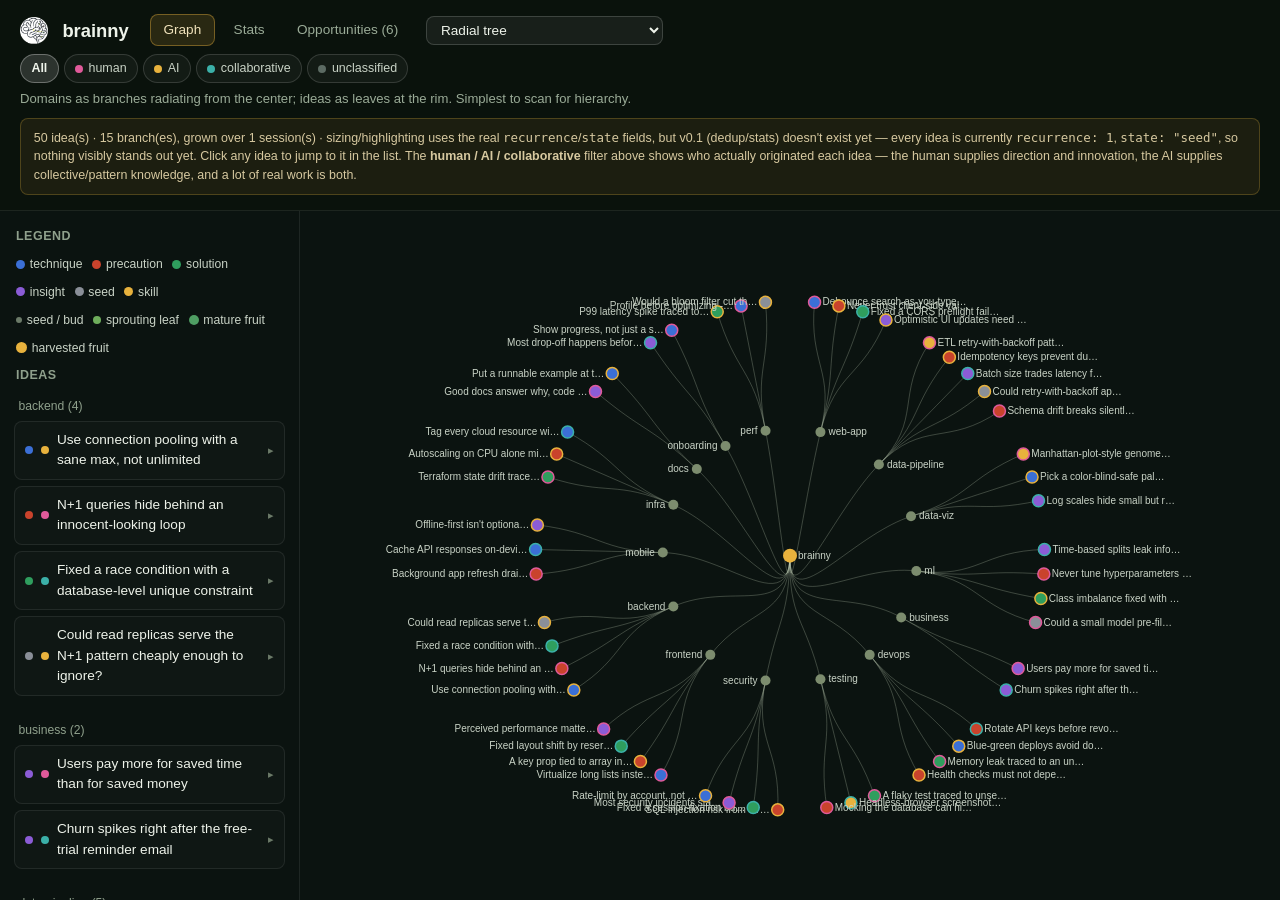
==== commit 61974fb6: "Expand the example dashboard to 50 ideas / 14 domains for a denser hero shot A real user asked for t" ====
--- a/examples/demo/graph.html
+++ b/examples/demo/graph.html
@@ -230,7 +230,7 @@
     <nav id="tab-bar">
       <button type="button" class="tab-btn active" data-tab="graph">Graph</button>
       <button type="button" class="tab-btn" data-tab="stats">Stats</button>
-      <button type="button" class="tab-btn" data-tab="opportunities">Opportunities (3)</button>
+      <button type="button" class="tab-btn" data-tab="opportunities">Opportunities (6)</button>
     </nav>
     <select id="view-select">
       <option value="radial">Radial tree</option>
@@ -242,7 +242,7 @@
     
   </div>
   <p id="view-desc"></p>
-  <p class="note">16 idea(s) · 7 branch(es), grown over 1 session(s) · sizing/highlighting uses the real <code>recurrence</code>/<code>state</code> fields, but v0.1 (dedup/stats) doesn't exist yet — every idea is currently <code>recurrence: 1</code>, <code>state: "seed"</code>, so nothing visibly stands out yet. Click any idea to jump to it in the list. The <strong>human / AI / collaborative</strong> filter above shows who actually originated each idea — the human supplies direction and innovation, the AI supplies collective/pattern knowledge, and a lot of real work is both.</p>
+  <p class="note">50 idea(s) · 15 branch(es), grown over 1 session(s) · sizing/highlighting uses the real <code>recurrence</code>/<code>state</code> fields, but v0.1 (dedup/stats) doesn't exist yet — every idea is currently <code>recurrence: 1</code>, <code>state: "seed"</code>, so nothing visibly stands out yet. Click any idea to jump to it in the list. The <strong>human / AI / collaborative</strong> filter above shows who actually originated each idea — the human supplies direction and innovation, the AI supplies collective/pattern knowledge, and a lot of real work is both.</p>
 </header>
 <main id="graph-main">
   <div id="panel">
@@ -257,39 +257,89 @@
 <main id="stats-main" hidden></main>
 <main id="opportunities-main" hidden></main>
 <div id="tooltip"></div>
-<pre id="fallback" hidden>brainny - 16 idea(s): 3 insight, 4 precaution, 1 seed, 3 skill, 2 solution, 3 technique
+<pre id="fallback" hidden>brainny - 50 idea(s): 11 insight, 12 precaution, 4 seed, 3 skill, 9 solution, 11 technique
+
+backend/
+  [.] (seed) Could read replicas serve the N+1 pattern cheaply enough to ignore? - idea_0037 [orm] &lt;ai&gt;
+  [S] (seed) Fixed a race condition with a database-level unique constraint - idea_0036 [concurrency] &lt;collaborative&gt;
+  [!] (seed) N+1 queries hide behind an innocent-looking loop - idea_0035 [orm] &lt;human&gt;
+  [T] (seed) Use connection pooling with a sane max, not unlimited - idea_0034 [db] &lt;ai&gt;
 
 business/
-  [I] (seed) Users pay more for saved time than for saved money - idea_0012 [pricing] &lt;human&gt;
+  [I] (seed) Churn spikes right after the free-trial reminder email - idea_0018 [retention] &lt;collaborative&gt;
+  [I] (seed) Users pay more for saved time than for saved money - idea_0017 [pricing] &lt;human&gt;
 
 data-pipeline/
-  [I] (seed) Batch size trades latency for throughput, not for free - idea_0006 [batching] &lt;collaborative&gt;
-  [.] (seed) Could the same retry-with-backoff pattern apply to LLM API calls? - idea_0011 [llm] &lt;ai&gt;
-  [K] (seed) ETL retry-with-backoff pattern - idea_0004 [etl, reliability] &lt;human&gt;
-  [!] (seed) Idempotency keys prevent duplicate processing on retry - idea_0005 [idempotency] &lt;ai&gt;
+  [I] (seed) Batch size trades latency for throughput, not for free - idea_0007 [batching] &lt;collaborative&gt;
+  [.] (seed) Could retry-with-backoff apply to LLM API calls? - idea_0008 [llm] &lt;ai&gt;
+  [K] (seed) ETL retry-with-backoff pattern - idea_0005 [etl] &lt;human&gt;
+  [!] (seed) Idempotency keys prevent duplicate processing on retry - idea_0006 [idempotency] &lt;ai&gt;
+  [!] (seed) Schema drift breaks silently without a contract check - idea_0009 [schema] &lt;human&gt;
 
 data-viz/
-  [K] (seed) Manhattan-plot-style genome browser plot - idea_0007 [plotting, genomics] &lt;human&gt;
-  [T] (seed) Pick a color-blind-safe palette by default - idea_0008 [accessibility, color] &lt;ai&gt;
+  [I] (seed) Log scales hide small but real differences near zero - idea_0012 [charts] &lt;collaborative&gt;
+  [K] (seed) Manhattan-plot-style genome browser plot - idea_0010 [plotting] &lt;human&gt;
+  [T] (seed) Pick a color-blind-safe palette by default - idea_0011 [accessibility] &lt;ai&gt;
 
 devops/
-  [T] (seed) Blue-green deploys avoid downtime on schema migrations - idea_0014 [deploys, migrations] &lt;ai&gt;
-  [!] (seed) Rotate API keys before revoking the old one, not after - idea_0013 [secrets] &lt;collaborative&gt;
+  [T] (seed) Blue-green deploys avoid downtime on schema migrations - idea_0020 [deploys] &lt;ai&gt;
+  [!] (seed) Health checks must not depend on the thing they&#x27;re checking - idea_0022 [monitoring] &lt;ai&gt;
+  [S] (seed) Memory leak traced to an unbounded in-process cache - idea_0021 [memory] &lt;human&gt;
+  [!] (seed) Rotate API keys before revoking the old one, not after - idea_0019 [secrets] &lt;collaborative&gt;
+
+docs/
+  [I] (seed) Good docs answer why, code already answers what - idea_0044 [writing] &lt;human&gt;
+  [T] (seed) Put a runnable example at the top of every README - idea_0045 [readme] &lt;ai&gt;
+
+frontend/
+  [!] (seed) A key prop tied to array index breaks reordering - idea_0031 [react] &lt;ai&gt;
+  [S] (seed) Fixed layout shift by reserving image dimensions upfront - idea_0032 [cls] &lt;collaborative&gt;
+  [I] (seed) Perceived performance matters more than raw load time - idea_0033 [perception] &lt;human&gt;
+  [T] (seed) Virtualize long lists instead of rendering every row - idea_0030 [performance] &lt;human&gt;
+
+infra/
+  [!] (seed) Autoscaling on CPU alone misses memory-bound workloads - idea_0042 [autoscaling] &lt;ai&gt;
+  [T] (seed) Tag every cloud resource with an owner and a purpose - idea_0043 [hygiene] &lt;collaborative&gt;
+  [S] (seed) Terraform state drift traced to a manual console change - idea_0041 [terraform] &lt;human&gt;
 
 ml/
-  [!] (seed) Never tune hyperparameters against the test set - idea_0010 [overfitting] &lt;human&gt;
-  [I] (seed) Time-based train/test splits leak information that random splits hide - idea_0009 [leakage, evaluation] &lt;collaborative&gt;
+  [S] (seed) Class imbalance fixed with focal loss, not just resampling - idea_0015 [imbalance] &lt;ai&gt;
+  [.] (seed) Could a small model pre-filter before the expensive model runs? - idea_0016 [cost] &lt;human&gt;
+  [!] (seed) Never tune hyperparameters against the test set - idea_0014 [overfitting] &lt;human&gt;
+  [I] (seed) Time-based splits leak information random splits hide - idea_0013 [leakage] &lt;collaborative&gt;
+
+mobile/
+  [!] (seed) Background app refresh drains battery if polling too aggressively - idea_0038 [battery] &lt;human&gt;
+  [T] (seed) Cache API responses on-device with a short TTL - idea_0039 [caching] &lt;collaborative&gt;
+  [I] (seed) Offline-first isn&#x27;t optional once users are on mobile networks - idea_0040 [offline] &lt;ai&gt;
+
+onboarding/
+  [I] (seed) Most drop-off happens before the first real value moment - idea_0046 [activation] &lt;collaborative&gt;
+  [T] (seed) Show progress, not just a spinner, for anything over 2 seconds - idea_0047 [ux] &lt;human&gt;
+
+perf/
+  [S] (seed) P99 latency spike traced to GC pauses under load - idea_0048 [gc] &lt;ai&gt;
+  [T] (seed) Profile before optimizing -- intuition about hot paths is often wrong - idea_0049 [profiling] &lt;human&gt;
+  [.] (seed) Would a bloom filter cut the redundant lookups here? - idea_0050 [data-structures] &lt;ai&gt;
+
+security/
+  [S] (seed) Fixed a session-fixation bug by rotating the session id on login - idea_0027 [sessions] &lt;collaborative&gt;
+  [I] (seed) Most security incidents start with a valid credential, not an exploit - idea_0028 [credentials] &lt;human&gt;
+  [T] (seed) Rate-limit by account, not just by IP - idea_0029 [rate-limiting] &lt;ai&gt;
+  [!] (seed) SQL injection risk from string-built queries in admin tools - idea_0026 [injection] &lt;ai&gt;
 
 testing/
-  [S] (seed) A flaky test traced to unseeded random test data - idea_0015 [flaky-tests] &lt;human&gt;
-  [K] (seed) Headless-browser screenshot verification for UI changes - idea_0016 [verification, ui] &lt;collaborative&gt;
+  [S] (seed) A flaky test traced to unseeded random test data - idea_0023 [flaky-tests] &lt;human&gt;
+  [K] (seed) Headless-browser screenshot verification for UI changes - idea_0024 [verification] &lt;collaborative&gt;
+  [!] (seed) Mocking the database can hide a broken real migration - idea_0025 [mocks] &lt;human&gt;
 
 web-app/
-  [T] (seed) Debounce search-as-you-type inputs at ~300ms - idea_0001 [ux, performance] &lt;human&gt;
-  [S] (seed) Fixed a CORS preflight failure by adding an explicit OPTIONS handler - idea_0003 [cors, api] &lt;collaborative&gt;
+  [T] (seed) Debounce search-as-you-type inputs at ~300ms - idea_0001 [ux] &lt;human&gt;
+  [S] (seed) Fixed a CORS preflight failure with an explicit OPTIONS handler - idea_0003 [cors] &lt;collaborative&gt;
   [!] (seed) Never trust client-side validation alone - idea_0002 [security] &lt;ai&gt;
+  [I] (seed) Optimistic UI updates need a rollback path - idea_0004 [ux] &lt;ai&gt;
 </pre>
-<script id="brainny-data" type="application/json">{"title": "brainny", "nodes": [{"id": "idea_0001", "kind": "technique", "title": "Debounce search-as-you-type inputs at ~300ms", "summary": "Wait for a short pause in keystrokes before firing the search request, instead of one request per keystroke.", "detail": null, "snippet": null, "domain": "web-app", "tags": ["ux", "performance"], "trigger": null, "state": "seed", "origin": "human", "recurrence": 1, "lastTouched": "2026-09-10T22:09:42+00:00", "session": "example-build", "sessionTs": "2026-09-10T22:09:42+00:00", "project": "brainny-demo", "attachments": []}, {"id": "idea_0002", "kind": "precaution", "title": "Never trust client-side validation alone", "summary": "Client-side checks are a UX convenience, not a security boundary -- always re-validate on the server.", "detail": null, "snippet": null, "domain": "web-app", "tags": ["security"], "trigger": "before shipping a form that touches money, auth, or user-submitted content", "state": "seed", "origin": "ai", "recurrence": 1, "lastTouched": "2026-09-10T22:09:42+00:00", "session": "example-build", "sessionTs": "2026-09-10T22:09:42+00:00", "project": "brainny-demo", "attachments": []}, {"id": "idea_0003", "kind": "solution", "title": "Fixed a CORS preflight failure by adding an explicit OPTIONS handler", "summary": "The browser's preflight OPTIONS request was hitting a 404 because the route only handled GET/POST -- adding an explicit OPTIONS handler that returns the right CORS headers fixed it.", "detail": null, "snippet": null, "domain": "web-app", "tags": ["cors", "api"], "trigger": null, "state": "seed", "origin": "collaborative", "recurrence": 1, "lastTouched": "2026-09-10T22:09:42+00:00", "session": "example-build", "sessionTs": "2026-09-10T22:09:42+00:00", "project": "brainny-demo", "attachments": []}, {"id": "idea_0004", "kind": "skill", "title": "ETL retry-with-backoff pattern", "summary": "Wrap each pipeline stage in exponential backoff with jitter so a transient failure doesn't cascade into a full pipeline restart.", "detail": null, "snippet": "def with_backoff(fn, max_tries=5, base=0.5):\n    for attempt in range(max_tries):\n        try:\n            return fn()\n        except TransientError:\n            time.sleep(base * (2 ** attempt) + random.uniform(0, 0.3))\n    raise", "domain": "data-pipeline", "tags": ["etl", "reliability"], "trigger": null, "state": "seed", "origin": "human", "recurrence": 1, "lastTouched": "2026-09-10T22:09:54+00:00", "session": "example-build", "sessionTs": "2026-09-10T22:09:42+00:00", "project": "brainny-demo", "attachments": [{"type": "code", "filename": "backoff.py", "description": "retry-with-backoff implementation"}]}, {"id": "idea_0005", "kind": "precaution", "title": "Idempotency keys prevent duplicate processing on retry", "summary": "A retried request without an idempotency key can double-charge, double-send, or double-write -- generate one per logical operation, not per HTTP call.", "detail": null, "snippet": null, "domain": "data-pipeline", "tags": ["idempotency"], "trigger": "before adding automatic retries to anything with a side effect", "state": "seed", "origin": "ai", "recurrence": 1, "lastTouched": "2026-09-10T22:09:42+00:00", "session": "example-build", "sessionTs": "2026-09-10T22:09:42+00:00", "project": "brainny-demo", "attachments": []}, {"id": "idea_0006", "kind": "insight", "title": "Batch size trades latency for throughput, not for free", "summary": "Bigger batches improve throughput but increase the latency of the first result in the batch -- the right size depends on which one the user actually feels.", "detail": null, "snippet": null, "domain": "data-pipeline", "tags": ["batching"], "trigger": null, "state": "seed", "origin": "collaborative", "recurrence": 1, "lastTouched": "2026-09-10T22:09:42+00:00", "session": "example-build", "sessionTs": "2026-09-10T22:09:42+00:00", "project": "brainny-demo", "attachments": []}, {"id": "idea_0007", "kind": "skill", "title": "Manhattan-plot-style genome browser plot", "summary": "How to lay out a genome-wide scatter plot: chromosomes on the x-axis by cumulative position, -log10(p) on the y-axis, alternating colors per chromosome, significance line at the genome-wide threshold.", "detail": null, "snippet": "ax.scatter(df.pos_cum, -np.log10(df.p), c=df.chrom % 2, s=4)\nax.axhline(-np.log10(5e-8), color=\"red\", ls=\"--\")", "domain": "data-viz", "tags": ["plotting", "genomics"], "trigger": null, "state": "seed", "origin": "human", "recurrence": 1, "lastTouched": "2026-09-10T22:09:54+00:00", "session": "example-build", "sessionTs": "2026-09-10T22:09:42+00:00", "project": "brainny-demo", "attachments": [{"type": "table", "filename": "manhattan_columns.csv", "description": "required input column format"}, {"type": "plot", "filename": "manhattan_example.png", "description": "example output"}]}, {"id": "idea_0008", "kind": "technique", "title": "Pick a color-blind-safe palette by default", "summary": "Use a palette validated for deuteranopia/protanopia (e.g. Okabe-Ito) as the default, not an afterthought toggle.", "detail": null, "snippet": null, "domain": "data-viz", "tags": ["accessibility", "color"], "trigger": null, "state": "seed", "origin": "ai", "recurrence": 1, "lastTouched": "2026-09-10T22:09:42+00:00", "session": "example-build", "sessionTs": "2026-09-10T22:09:42+00:00", "project": "brainny-demo", "attachments": []}, {"id": "idea_0009", "kind": "insight", "title": "Time-based train/test splits leak information that random splits hide", "summary": "A random split can let future information leak backward into training in ways a chronological split exposes immediately -- always check both.", "detail": null, "snippet": null, "domain": "ml", "tags": ["leakage", "evaluation"], "trigger": null, "state": "seed", "origin": "collaborative", "recurrence": 1, "lastTouched": "2026-09-10T22:09:42+00:00", "session": "example-build", "sessionTs": "2026-09-10T22:09:42+00:00", "project": "brainny-demo", "attachments": []}, {"id": "idea_0010", "kind": "precaution", "title": "Never tune hyperparameters against the test set", "summary": "Repeatedly checking test performance while tuning turns the test set into a second validation set -- keep a true holdout untouched until the very end.", "detail": null, "snippet": null, "domain": "ml", "tags": ["overfitting"], "trigger": "before finalizing any model for a report or deployment", "state": "seed", "origin": "human", "recurrence": 1, "lastTouched": "2026-09-10T22:09:42+00:00", "session": "example-build", "sessionTs": "2026-09-10T22:09:42+00:00", "project": "brainny-demo", "attachments": []}, {"id": "idea_0011", "kind": "seed", "title": "Could the same retry-with-backoff pattern apply to LLM API calls?", "summary": "Rate limits and transient 5xxs from LLM providers look a lot like the ETL retry problem -- worth exploring whether the same pattern transfers directly.", "detail": null, "snippet": null, "domain": "data-pipeline", "tags": ["llm"], "trigger": null, "state": "seed", "origin": "ai", "recurrence": 1, "lastTouched": "2026-09-10T22:09:42+00:00", "session": "example-build", "sessionTs": "2026-09-10T22:09:42+00:00", "project": "brainny-demo", "attachments": []}, {"id": "idea_0012", "kind": "insight", "title": "Users pay more for saved time than for saved money", "summary": "Pricing research kept showing the same pattern: a feature that saves an hour a week converts better than one that saves a comparable amount of money.", "detail": null, "snippet": null, "domain": "business", "tags": ["pricing"], "trigger": null, "state": "seed", "origin": "human", "recurrence": 1, "lastTouched": "2026-09-10T22:09:42+00:00", "session": "example-build", "sessionTs": "2026-09-10T22:09:42+00:00", "project": "brainny-demo", "attachments": []}, {"id": "idea_0013", "kind": "precaution", "title": "Rotate API keys before revoking the old one, not after", "summary": "Revoke-then-rotate creates a window where nothing works; issue the new key, deploy it everywhere, confirm it's in use, then revoke the old one.", "detail": null, "snippet": null, "domain": "devops", "tags": ["secrets"], "trigger": null, "state": "seed", "origin": "collaborative", "recurrence": 1, "lastTouched": "2026-09-10T22:09:42+00:00", "session": "example-build", "sessionTs": "2026-09-10T22:09:42+00:00", "project": "brainny-demo", "attachments": []}, {"id": "idea_0014", "kind": "technique", "title": "Blue-green deploys avoid downtime on schema migrations", "summary": "Run the new schema alongside the old one behind a flag, cut traffic over once both are verified, then retire the old schema.", "detail": null, "snippet": null, "domain": "devops", "tags": ["deploys", "migrations"], "trigger": null, "state": "seed", "origin": "ai", "recurrence": 1, "lastTouched": "2026-09-10T22:09:42+00:00", "session": "example-build", "sessionTs": "2026-09-10T22:09:42+00:00", "project": "brainny-demo", "attachments": []}, {"id": "idea_0015", "kind": "solution", "title": "A flaky test traced to unseeded random test data", "summary": "The test failed about 1 in 20 runs -- traced to a fixture generating random data without a fixed seed, so edge-case values occasionally slipped through.", "detail": null, "snippet": null, "domain": "testing", "tags": ["flaky-tests"], "trigger": null, "state": "seed", "origin": "human", "recurrence": 1, "lastTouched": "2026-09-10T22:09:42+00:00", "session": "example-build", "sessionTs": "2026-09-10T22:09:42+00:00", "project": "brainny-demo", "attachments": []}, {"id": "idea_0016", "kind": "skill", "title": "Headless-browser screenshot verification for UI changes", "summary": "Render the page, screenshot it with a headless browser, and actually look at the image instead of trusting that the code change looks right -- catches real visual regressions unit tests miss.", "detail": null, "snippet": "chrome --headless=new --window-size=1200,800 --screenshot=out.png file:///path/to/page.html", "domain": "testing", "tags": ["verification", "ui"], "trigger": null, "state": "seed", "origin": "collaborative", "recurrence": 1, "lastTouched": "2026-09-10T22:09:42+00:00", "session": "example-build", "sessionTs": "2026-09-10T22:09:42+00:00", "project": "brainny-demo", "attachments": []}], "sessions": [{"session": "example-build", "ts": "2026-09-10T22:09:42+00:00", "count": 16}], "projects": ["brainny-demo"], "domainCount": 7, "kindColor": {"technique": "#3b6fd6", "precaution": "#c9432c", "solution": "#2f9e5e", "insight": "#8b5cd6", "seed": "#8a8f98", "skill": "#e8b23d"}, "stateMeta": {"seed": {"label": "seed / bud", "size": 0.16, "emissive": 0.12, "gold": false}, "sprouting": {"label": "sprouting leaf", "size": 0.22, "emissive": 0.22, "gold": false}, "mature": {"label": "mature fruit", "size": 0.3, "emissive": 0.4, "gold": false}, "harvested": {"label": "harvested fruit", "size": 0.34, "emissive": 0.65, "gold": true}}, "originColor": {"human": "#e05a9a", "ai": "#e8b23d", "collaborative": "#3bb0a8"}, "originLabel": {"human": "human", "ai": "AI", "collaborative": "collaborative"}, "unclassifiedColor": "#5c6b63", "attachmentIcon": {"code": "‹/›", "plot": "△", "table": "☷"}, "attachmentLabel": {"code": "code", "plot": "plot", "table": "table"}, "opportunities": [{"id": "opp_0001", "title": "Data pipeline reliability toolkit", "kind": "tool", "weight": 0.78, "summary": "Package the retry-with-backoff pattern, idempotency-key discipline, and safe API-key rotation into one reusable reliability layer for data pipelines.", "rationale": "All three showed up solving the same underlying problem -- failures and retries in long-running pipelines -- from three different angles.", "ideaIds": ["idea_0004", "idea_0005", "idea_0013"], "created": "2026-09-10T22:10:04+00:00"}, {"id": "opp_0002", "title": "Bioinformatics plotting library with sane defaults", "kind": "tool", "weight": 0.66, "summary": "A small plotting package that bakes in the Manhattan-plot layout and a color-blind-safe palette as defaults, so neither has to be re-derived per project.", "rationale": "Both are visualization decisions that get re-solved from scratch on nearly every project that needs them.", "ideaIds": ["idea_0007", "idea_0008"], "created": "2026-09-10T22:10:04+00:00"}, {"id": "opp_0003", "title": "\"Don't ship this mistake\" checklist product", "kind": "business-idea", "weight": 0.42, "summary": "A short, paid pre-launch checklist product (client-side-only validation, test-set leakage, hyperparameter tuning against the test set) aimed at small teams without a dedicated reviewer.", "rationale": "Speculative -- these precautions are real and recurring, but it's unclear anyone would pay for a checklist rather than just writing one down themselves.", "ideaIds": ["idea_0002", "idea_0009", "idea_0010"], "created": "2026-09-10T22:10:04+00:00"}], "opportunityKindColor": {"tool": "#3b6fd6", "website": "#2f9e5e", "statistical-module": "#8b5cd6", "business-idea": "#e8b23d", "other": "#8a8f98"}, "opportunityKindLabel": {"tool": "tool", "website": "website", "statistical-module": "statistical module", "business-idea": "business idea", "other": "other"}}</script>
+<script id="brainny-data" type="application/json">{"title": "brainny", "nodes": [{"id": "idea_0001", "kind": "technique", "title": "Debounce search-as-you-type inputs at ~300ms", "summary": "Wait for a short pause in keystrokes before firing the search request.", "detail": null, "snippet": null, "domain": "web-app", "tags": ["ux"], "trigger": null, "state": "seed", "origin": "human", "recurrence": 1, "lastTouched": "2026-09-10T22:24:23+00:00", "session": "example-build", "sessionTs": "2026-09-10T22:24:23+00:00", "project": "brainny-demo", "attachments": []}, {"id": "idea_0002", "kind": "precaution", "title": "Never trust client-side validation alone", "summary": "Client-side checks are a UX convenience, not a security boundary.", "detail": null, "snippet": null, "domain": "web-app", "tags": ["security"], "trigger": "before shipping a form that touches money or auth", "state": "seed", "origin": "ai", "recurrence": 1, "lastTouched": "2026-09-10T22:24:23+00:00", "session": "example-build", "sessionTs": "2026-09-10T22:24:23+00:00", "project": "brainny-demo", "attachments": []}, {"id": "idea_0003", "kind": "solution", "title": "Fixed a CORS preflight failure with an explicit OPTIONS handler", "summary": "The route only handled GET/POST; preflight needs its own handler.", "detail": null, "snippet": null, "domain": "web-app", "tags": ["cors"], "trigger": null, "state": "seed", "origin": "collaborative", "recurrence": 1, "lastTouched": "2026-09-10T22:24:23+00:00", "session": "example-build", "sessionTs": "2026-09-10T22:24:23+00:00", "project": "brainny-demo", "attachments": []}, {"id": "idea_0004", "kind": "insight", "title": "Optimistic UI updates need a rollback path", "summary": "Showing success before the server confirms is fine, until the request fails and nothing reverts it.", "detail": null, "snippet": null, "domain": "web-app", "tags": ["ux"], "trigger": null, "state": "seed", "origin": "ai", "recurrence": 1, "lastTouched": "2026-09-10T22:24:23+00:00", "session": "example-build", "sessionTs": "2026-09-10T22:24:23+00:00", "project": "brainny-demo", "attachments": []}, {"id": "idea_0005", "kind": "skill", "title": "ETL retry-with-backoff pattern", "summary": "Wrap each pipeline stage in exponential backoff with jitter.", "detail": null, "snippet": "def with_backoff(fn, max_tries=5, base=0.5):\n    for attempt in range(max_tries):\n        try:\n            return fn()\n        except TransientError:\n            time.sleep(base * (2 ** attempt) + random.uniform(0, 0.3))\n    raise", "domain": "data-pipeline", "tags": ["etl"], "trigger": null, "state": "seed", "origin": "human", "recurrence": 1, "lastTouched": "2026-09-10T22:24:36+00:00", "session": "example-build", "sessionTs": "2026-09-10T22:24:23+00:00", "project": "brainny-demo", "attachments": [{"type": "code", "filename": "backoff.py", "description": "retry-with-backoff implementation"}]}, {"id": "idea_0006", "kind": "precaution", "title": "Idempotency keys prevent duplicate processing on retry", "summary": "Generate one key per logical operation, not per HTTP call.", "detail": null, "snippet": null, "domain": "data-pipeline", "tags": ["idempotency"], "trigger": "before adding automatic retries to anything with a side effect", "state": "seed", "origin": "ai", "recurrence": 1, "lastTouched": "2026-09-10T22:24:23+00:00", "session": "example-build", "sessionTs": "2026-09-10T22:24:23+00:00", "project": "brainny-demo", "attachments": []}, {"id": "idea_0007", "kind": "insight", "title": "Batch size trades latency for throughput, not for free", "summary": "Bigger batches improve throughput but delay the first result.", "detail": null, "snippet": null, "domain": "data-pipeline", "tags": ["batching"], "trigger": null, "state": "seed", "origin": "collaborative", "recurrence": 1, "lastTouched": "2026-09-10T22:24:23+00:00", "session": "example-build", "sessionTs": "2026-09-10T22:24:23+00:00", "project": "brainny-demo", "attachments": []}, {"id": "idea_0008", "kind": "seed", "title": "Could retry-with-backoff apply to LLM API calls?", "summary": "Rate limits and transient 5xxs look like the ETL retry problem.", "detail": null, "snippet": null, "domain": "data-pipeline", "tags": ["llm"], "trigger": null, "state": "seed", "origin": "ai", "recurrence": 1, "lastTouched": "2026-09-10T22:24:23+00:00", "session": "example-build", "sessionTs": "2026-09-10T22:24:23+00:00", "project": "brainny-demo", "attachments": []}, {"id": "idea_0009", "kind": "precaution", "title": "Schema drift breaks silently without a contract check", "summary": "A producer changing a field type doesn't fail loudly downstream -- it just corrupts quietly.", "detail": null, "snippet": null, "domain": "data-pipeline", "tags": ["schema"], "trigger": null, "state": "seed", "origin": "human", "recurrence": 1, "lastTouched": "2026-09-10T22:24:23+00:00", "session": "example-build", "sessionTs": "2026-09-10T22:24:23+00:00", "project": "brainny-demo", "attachments": []}, {"id": "idea_0010", "kind": "skill", "title": "Manhattan-plot-style genome browser plot", "summary": "Chromosomes on x by cumulative position, -log10(p) on y, alternating colors, significance line.", "detail": null, "snippet": "ax.scatter(df.pos_cum, -np.log10(df.p), c=df.chrom % 2, s=4)\nax.axhline(-np.log10(5e-8), color=\"red\", ls=\"--\")", "domain": "data-viz", "tags": ["plotting"], "trigger": null, "state": "seed", "origin": "human", "recurrence": 1, "lastTouched": "2026-09-10T22:24:37+00:00", "session": "example-build", "sessionTs": "2026-09-10T22:24:23+00:00", "project": "brainny-demo", "attachments": [{"type": "table", "filename": "manhattan_columns.csv", "description": "required input column format"}, {"type": "plot", "filename": "manhattan_example.png", "description": "example output"}]}, {"id": "idea_0011", "kind": "technique", "title": "Pick a color-blind-safe palette by default", "summary": "Use a palette validated for deuteranopia/protanopia as the default.", "detail": null, "snippet": null, "domain": "data-viz", "tags": ["accessibility"], "trigger": null, "state": "seed", "origin": "ai", "recurrence": 1, "lastTouched": "2026-09-10T22:24:23+00:00", "session": "example-build", "sessionTs": "2026-09-10T22:24:23+00:00", "project": "brainny-demo", "attachments": []}, {"id": "idea_0012", "kind": "insight", "title": "Log scales hide small but real differences near zero", "summary": "A log-scale axis compresses exactly the range where small absolute changes matter most.", "detail": null, "snippet": null, "domain": "data-viz", "tags": ["charts"], "trigger": null, "state": "seed", "origin": "collaborative", "recurrence": 1, "lastTouched": "2026-09-10T22:24:23+00:00", "session": "example-build", "sessionTs": "2026-09-10T22:24:23+00:00", "project": "brainny-demo", "attachments": []}, {"id": "idea_0013", "kind": "insight", "title": "Time-based splits leak information random splits hide", "summary": "A random split can let future information leak backward into training.", "detail": null, "snippet": null, "domain": "ml", "tags": ["leakage"], "trigger": null, "state": "seed", "origin": "collaborative", "recurrence": 1, "lastTouched": "2026-09-10T22:24:23+00:00", "session": "example-build", "sessionTs": "2026-09-10T22:24:23+00:00", "project": "brainny-demo", "attachments": []}, {"id": "idea_0014", "kind": "precaution", "title": "Never tune hyperparameters against the test set", "summary": "Repeatedly checking test performance turns it into a second validation set.", "detail": null, "snippet": null, "domain": "ml", "tags": ["overfitting"], "trigger": "before finalizing any model for a report or deployment", "state": "seed", "origin": "human", "recurrence": 1, "lastTouched": "2026-09-10T22:24:23+00:00", "session": "example-build", "sessionTs": "2026-09-10T22:24:23+00:00", "project": "brainny-demo", "attachments": []}, {"id": "idea_0015", "kind": "solution", "title": "Class imbalance fixed with focal loss, not just resampling", "summary": "Resampling alone kept overfitting the minority class; focal loss down-weighted easy majority examples instead.", "detail": null, "snippet": null, "domain": "ml", "tags": ["imbalance"], "trigger": null, "state": "seed", "origin": "ai", "recurrence": 1, "lastTouched": "2026-09-10T22:24:23+00:00", "session": "example-build", "sessionTs": "2026-09-10T22:24:23+00:00", "project": "brainny-demo", "attachments": []}, {"id": "idea_0016", "kind": "seed", "title": "Could a small model pre-filter before the expensive model runs?", "summary": "A cheap classifier could triage obvious cases before the heavy model even runs.", "detail": null, "snippet": null, "domain": "ml", "tags": ["cost"], "trigger": null, "state": "seed", "origin": "human", "recurrence": 1, "lastTouched": "2026-09-10T22:24:23+00:00", "session": "example-build", "sessionTs": "2026-09-10T22:24:23+00:00", "project": "brainny-demo", "attachments": []}, {"id": "idea_0017", "kind": "insight", "title": "Users pay more for saved time than for saved money", "summary": "A feature that saves an hour a week converts better than one saving comparable money.", "detail": null, "snippet": null, "domain": "business", "tags": ["pricing"], "trigger": null, "state": "seed", "origin": "human", "recurrence": 1, "lastTouched": "2026-09-10T22:24:23+00:00", "session": "example-build", "sessionTs": "2026-09-10T22:24:23+00:00", "project": "brainny-demo", "attachments": []}, {"id": "idea_0018", "kind": "insight", "title": "Churn spikes right after the free-trial reminder email", "summary": "The reminder meant to reduce churn was itself prompting people to reconsider and leave.", "detail": null, "snippet": null, "domain": "business", "tags": ["retention"], "trigger": null, "state": "seed", "origin": "collaborative", "recurrence": 1, "lastTouched": "2026-09-10T22:24:23+00:00", "session": "example-build", "sessionTs": "2026-09-10T22:24:23+00:00", "project": "brainny-demo", "attachments": []}, {"id": "idea_0019", "kind": "precaution", "title": "Rotate API keys before revoking the old one, not after", "summary": "Revoke-then-rotate creates a window where nothing works.", "detail": null, "snippet": null, "domain": "devops", "tags": ["secrets"], "trigger": null, "state": "seed", "origin": "collaborative", "recurrence": 1, "lastTouched": "2026-09-10T22:24:23+00:00", "session": "example-build", "sessionTs": "2026-09-10T22:24:23+00:00", "project": "brainny-demo", "attachments": []}, {"id": "idea_0020", "kind": "technique", "title": "Blue-green deploys avoid downtime on schema migrations", "summary": "Run the new schema alongside the old one behind a flag.", "detail": null, "snippet": null, "domain": "devops", "tags": ["deploys"], "trigger": null, "state": "seed", "origin": "ai", "recurrence": 1, "lastTouched": "2026-09-10T22:24:23+00:00", "session": "example-build", "sessionTs": "2026-09-10T22:24:23+00:00", "project": "brainny-demo", "attachments": []}, {"id": "idea_0021", "kind": "solution", "title": "Memory leak traced to an unbounded in-process cache", "summary": "A cache with no eviction policy grew until the process OOM'd under sustained load.", "detail": null, "snippet": null, "domain": "devops", "tags": ["memory"], "trigger": null, "state": "seed", "origin": "human", "recurrence": 1, "lastTouched": "2026-09-10T22:24:23+00:00", "session": "example-build", "sessionTs": "2026-09-10T22:24:23+00:00", "project": "brainny-demo", "attachments": []}, {"id": "idea_0022", "kind": "precaution", "title": "Health checks must not depend on the thing they're checking", "summary": "A health check that queries the same DB connection pool it's meant to protect can report healthy while the pool is exhausted.", "detail": null, "snippet": null, "domain": "devops", "tags": ["monitoring"], "trigger": null, "state": "seed", "origin": "ai", "recurrence": 1, "lastTouched": "2026-09-10T22:24:23+00:00", "session": "example-build", "sessionTs": "2026-09-10T22:24:23+00:00", "project": "brainny-demo", "attachments": []}, {"id": "idea_0023", "kind": "solution", "title": "A flaky test traced to unseeded random test data", "summary": "A fixture generating random data without a fixed seed let edge-case values occasionally slip through.", "detail": null, "snippet": null, "domain": "testing", "tags": ["flaky-tests"], "trigger": null, "state": "seed", "origin": "human", "recurrence": 1, "lastTouched": "2026-09-10T22:24:23+00:00", "session": "example-build", "sessionTs": "2026-09-10T22:24:23+00:00", "project": "brainny-demo", "attachments": []}, {"id": "idea_0024", "kind": "skill", "title": "Headless-browser screenshot verification for UI changes", "summary": "Render, screenshot with a headless browser, and actually look at the image instead of trusting the diff.", "detail": null, "snippet": "chrome --headless=new --window-size=1200,800 --screenshot=out.png file:///path/to/page.html", "domain": "testing", "tags": ["verification"], "trigger": null, "state": "seed", "origin": "collaborative", "recurrence": 1, "lastTouched": "2026-09-10T22:24:23+00:00", "session": "example-build", "sessionTs": "2026-09-10T22:24:23+00:00", "project": "brainny-demo", "attachments": []}, {"id": "idea_0025", "kind": "precaution", "title": "Mocking the database can hide a broken real migration", "summary": "Mocked tests passed while the actual migration silently failed against a real database.", "detail": null, "snippet": null, "domain": "testing", "tags": ["mocks"], "trigger": null, "state": "seed", "origin": "human", "recurrence": 1, "lastTouched": "2026-09-10T22:24:23+00:00", "session": "example-build", "sessionTs": "2026-09-10T22:24:23+00:00", "project": "brainny-demo", "attachments": []}, {"id": "idea_0026", "kind": "precaution", "title": "SQL injection risk from string-built queries in admin tools", "summary": "Internal tools get the same injection risk as public ones -- trusted user is not a sanitizer.", "detail": null, "snippet": null, "domain": "security", "tags": ["injection"], "trigger": "before writing any raw SQL string concatenation, even in internal tooling", "state": "seed", "origin": "ai", "recurrence": 1, "lastTouched": "2026-09-10T22:24:23+00:00", "session": "example-build", "sessionTs": "2026-09-10T22:24:23+00:00", "project": "brainny-demo", "attachments": []}, {"id": "idea_0027", "kind": "solution", "title": "Fixed a session-fixation bug by rotating the session id on login", "summary": "The session id stayed the same across the login boundary, letting a pre-login id become valid post-login.", "detail": null, "snippet": null, "domain": "security", "tags": ["sessions"], "trigger": null, "state": "seed", "origin": "collaborative", "recurrence": 1, "lastTouched": "2026-09-10T22:24:23+00:00", "session": "example-build", "sessionTs": "2026-09-10T22:24:23+00:00", "project": "brainny-demo", "attachments": []}, {"id": "idea_0028", "kind": "insight", "title": "Most security incidents start with a valid credential, not an exploit", "summary": "Phished or reused credentials beat zero-days as the actual common entry point.", "detail": null, "snippet": null, "domain": "security", "tags": ["credentials"], "trigger": null, "state": "seed", "origin": "human", "recurrence": 1, "lastTouched": "2026-09-10T22:24:23+00:00", "session": "example-build", "sessionTs": "2026-09-10T22:24:23+00:00", "project": "brainny-demo", "attachments": []}, {"id": "idea_0029", "kind": "technique", "title": "Rate-limit by account, not just by IP", "summary": "IP-only limits miss distributed credential-stuffing attempts across many IPs against one account.", "detail": null, "snippet": null, "domain": "security", "tags": ["rate-limiting"], "trigger": null, "state": "seed", "origin": "ai", "recurrence": 1, "lastTouched": "2026-09-10T22:24:23+00:00", "session": "example-build", "sessionTs": "2026-09-10T22:24:23+00:00", "project": "brainny-demo", "attachments": []}, {"id": "idea_0030", "kind": "technique", "title": "Virtualize long lists instead of rendering every row", "summary": "Only render the rows currently in the viewport, recycling DOM nodes as the user scrolls.", "detail": null, "snippet": null, "domain": "frontend", "tags": ["performance"], "trigger": null, "state": "seed", "origin": "human", "recurrence": 1, "lastTouched": "2026-09-10T22:24:23+00:00", "session": "example-build", "sessionTs": "2026-09-10T22:24:23+00:00", "project": "brainny-demo", "attachments": []}, {"id": "idea_0031", "kind": "precaution", "title": "A key prop tied to array index breaks reordering", "summary": "Reordered items keep stale local state when the key is the index instead of a stable id.", "detail": null, "snippet": null, "domain": "frontend", "tags": ["react"], "trigger": null, "state": "seed", "origin": "ai", "recurrence": 1, "lastTouched": "2026-09-10T22:24:23+00:00", "session": "example-build", "sessionTs": "2026-09-10T22:24:23+00:00", "project": "brainny-demo", "attachments": []}, {"id": "idea_0032", "kind": "solution", "title": "Fixed layout shift by reserving image dimensions upfront", "summary": "Images without explicit width/height caused the page to jump as they loaded.", "detail": null, "snippet": null, "domain": "frontend", "tags": ["cls"], "trigger": null, "state": "seed", "origin": "collaborative", "recurrence": 1, "lastTouched": "2026-09-10T22:24:23+00:00", "session": "example-build", "sessionTs": "2026-09-10T22:24:23+00:00", "project": "brainny-demo", "attachments": []}, {"id": "idea_0033", "kind": "insight", "title": "Perceived performance matters more than raw load time", "summary": "A skeleton screen shown immediately beat a faster but blank-then-pop-in load in user testing.", "detail": null, "snippet": null, "domain": "frontend", "tags": ["perception"], "trigger": null, "state": "seed", "origin": "human", "recurrence": 1, "lastTouched": "2026-09-10T22:24:23+00:00", "session": "example-build", "sessionTs": "2026-09-10T22:24:23+00:00", "project": "brainny-demo", "attachments": []}, {"id": "idea_0034", "kind": "technique", "title": "Use connection pooling with a sane max, not unlimited", "summary": "An unbounded pool just moves the bottleneck to the database instead of removing it.", "detail": null, "snippet": null, "domain": "backend", "tags": ["db"], "trigger": null, "state": "seed", "origin": "ai", "recurrence": 1, "lastTouched": "2026-09-10T22:24:23+00:00", "session": "example-build", "sessionTs": "2026-09-10T22:24:23+00:00", "project": "brainny-demo", "attachments": []}, {"id": "idea_0035", "kind": "precaution", "title": "N+1 queries hide behind an innocent-looking loop", "summary": "A loop calling one ORM method per item silently issues one query per iteration.", "detail": null, "snippet": null, "domain": "backend", "tags": ["orm"], "trigger": "before shipping any loop that touches the ORM per-item", "state": "seed", "origin": "human", "recurrence": 1, "lastTouched": "2026-09-10T22:24:23+00:00", "session": "example-build", "sessionTs": "2026-09-10T22:24:23+00:00", "project": "brainny-demo", "attachments": []}, {"id": "idea_0036", "kind": "solution", "title": "Fixed a race condition with a database-level unique constraint", "summary": "Application-level check-then-insert wasn't atomic; the DB constraint made the race impossible instead of just unlikely.", "detail": null, "snippet": null, "domain": "backend", "tags": ["concurrency"], "trigger": null, "state": "seed", "origin": "collaborative", "recurrence": 1, "lastTouched": "2026-09-10T22:24:23+00:00", "session": "example-build", "sessionTs": "2026-09-10T22:24:23+00:00", "project": "brainny-demo", "attachments": []}, {"id": "idea_0037", "kind": "seed", "title": "Could read replicas serve the N+1 pattern cheaply enough to ignore?", "summary": "Not a fix, but might make the problem cheap enough not to matter for read-heavy paths.", "detail": null, "snippet": null, "domain": "backend", "tags": ["orm"], "trigger": null, "state": "seed", "origin": "ai", "recurrence": 1, "lastTouched": "2026-09-10T22:24:23+00:00", "session": "example-build", "sessionTs": "2026-09-10T22:24:23+00:00", "project": "brainny-demo", "attachments": []}, {"id": "idea_0038", "kind": "precaution", "title": "Background app refresh drains battery if polling too aggressively", "summary": "A 30-second poll interval felt responsive in testing and drained batteries in the field.", "detail": null, "snippet": null, "domain": "mobile", "tags": ["battery"], "trigger": null, "state": "seed", "origin": "human", "recurrence": 1, "lastTouched": "2026-09-10T22:24:23+00:00", "session": "example-build", "sessionTs": "2026-09-10T22:24:23+00:00", "project": "brainny-demo", "attachments": []}, {"id": "idea_0039", "kind": "technique", "title": "Cache API responses on-device with a short TTL", "summary": "Most screens re-fetch data the user just saw seconds ago -- a short TTL cache avoids the redundant round trip.", "detail": null, "snippet": null, "domain": "mobile", "tags": ["caching"], "trigger": null, "state": "seed", "origin": "collaborative", "recurrence": 1, "lastTouched": "2026-09-10T22:24:23+00:00", "session": "example-build", "sessionTs": "2026-09-10T22:24:23+00:00", "project": "brainny-demo", "attachments": []}, {"id": "idea_0040", "kind": "insight", "title": "Offline-first isn't optional once users are on mobile networks", "summary": "Even brief connectivity gaps produced visible errors until the app treated offline as a normal state, not an edge case.", "detail": null, "snippet": null, "domain": "mobile", "tags": ["offline"], "trigger": null, "state": "seed", "origin": "ai", "recurrence": 1, "lastTouched": "2026-09-10T22:24:23+00:00", "session": "example-build", "sessionTs": "2026-09-10T22:24:23+00:00", "project": "brainny-demo", "attachments": []}, {"id": "idea_0041", "kind": "solution", "title": "Terraform state drift traced to a manual console change", "summary": "Someone edited a resource directly in the cloud console, and the next apply tried to revert it.", "detail": null, "snippet": null, "domain": "infra", "tags": ["terraform"], "trigger": null, "state": "seed", "origin": "human", "recurrence": 1, "lastTouched": "2026-09-10T22:24:23+00:00", "session": "example-build", "sessionTs": "2026-09-10T22:24:23+00:00", "project": "brainny-demo", "attachments": []}, {"id": "idea_0042", "kind": "precaution", "title": "Autoscaling on CPU alone misses memory-bound workloads", "summary": "A memory-bound service stayed under the CPU threshold while getting OOM-killed under load.", "detail": null, "snippet": null, "domain": "infra", "tags": ["autoscaling"], "trigger": null, "state": "seed", "origin": "ai", "recurrence": 1, "lastTouched": "2026-09-10T22:24:23+00:00", "session": "example-build", "sessionTs": "2026-09-10T22:24:23+00:00", "project": "brainny-demo", "attachments": []}, {"id": "idea_0043", "kind": "technique", "title": "Tag every cloud resource with an owner and a purpose", "summary": "Untagged resources are the ones nobody can safely delete six months later.", "detail": null, "snippet": null, "domain": "infra", "tags": ["hygiene"], "trigger": null, "state": "seed", "origin": "collaborative", "recurrence": 1, "lastTouched": "2026-09-10T22:24:23+00:00", "session": "example-build", "sessionTs": "2026-09-10T22:24:23+00:00", "project": "brainny-demo", "attachments": []}, {"id": "idea_0044", "kind": "insight", "title": "Good docs answer why, code already answers what", "summary": "Comments restating what the code does go stale; the reasoning behind a non-obvious choice doesn't.", "detail": null, "snippet": null, "domain": "docs", "tags": ["writing"], "trigger": null, "state": "seed", "origin": "human", "recurrence": 1, "lastTouched": "2026-09-10T22:24:23+00:00", "session": "example-build", "sessionTs": "2026-09-10T22:24:23+00:00", "project": "brainny-demo", "attachments": []}, {"id": "idea_0045", "kind": "technique", "title": "Put a runnable example at the top of every README", "summary": "Readers try the example before reading the explanation -- put it first, not buried after the theory.", "detail": null, "snippet": null, "domain": "docs", "tags": ["readme"], "trigger": null, "state": "seed", "origin": "ai", "recurrence": 1, "lastTouched": "2026-09-10T22:24:23+00:00", "session": "example-build", "sessionTs": "2026-09-10T22:24:23+00:00", "project": "brainny-demo", "attachments": []}, {"id": "idea_0046", "kind": "insight", "title": "Most drop-off happens before the first real value moment", "summary": "Onboarding funnels lost more people before the first meaningful action than after it.", "detail": null, "snippet": null, "domain": "onboarding", "tags": ["activation"], "trigger": null, "state": "seed", "origin": "collaborative", "recurrence": 1, "lastTouched": "2026-09-10T22:24:23+00:00", "session": "example-build", "sessionTs": "2026-09-10T22:24:23+00:00", "project": "brainny-demo", "attachments": []}, {"id": "idea_0047", "kind": "technique", "title": "Show progress, not just a spinner, for anything over 2 seconds", "summary": "A determinate progress indicator reduced abandonment even when the total time was unchanged.", "detail": null, "snippet": null, "domain": "onboarding", "tags": ["ux"], "trigger": null, "state": "seed", "origin": "human", "recurrence": 1, "lastTouched": "2026-09-10T22:24:23+00:00", "session": "example-build", "sessionTs": "2026-09-10T22:24:23+00:00", "project": "brainny-demo", "attachments": []}, {"id": "idea_0048", "kind": "solution", "title": "P99 latency spike traced to GC pauses under load", "summary": "Average latency looked fine; the tail was dominated by stop-the-world garbage collection pauses.", "detail": null, "snippet": null, "domain": "perf", "tags": ["gc"], "trigger": null, "state": "seed", "origin": "ai", "recurrence": 1, "lastTouched": "2026-09-10T22:24:23+00:00", "session": "example-build", "sessionTs": "2026-09-10T22:24:23+00:00", "project": "brainny-demo", "attachments": []}, {"id": "idea_0049", "kind": "technique", "title": "Profile before optimizing -- intuition about hot paths is often wrong", "summary": "The assumed bottleneck wasn't; a five-minute profile pointed at a completely different function.", "detail": null, "snippet": null, "domain": "perf", "tags": ["profiling"], "trigger": null, "state": "seed", "origin": "human", "recurrence": 1, "lastTouched": "2026-09-10T22:24:23+00:00", "session": "example-build", "sessionTs": "2026-09-10T22:24:23+00:00", "project": "brainny-demo", "attachments": []}, {"id": "idea_0050", "kind": "seed", "title": "Would a bloom filter cut the redundant lookups here?", "summary": "Most lookups check for existence and miss -- a bloom filter could short-circuit the common case cheaply.", "detail": null, "snippet": null, "domain": "perf", "tags": ["data-structures"], "trigger": null, "state": "seed", "origin": "ai", "recurrence": 1, "lastTouched": "2026-09-10T22:24:23+00:00", "session": "example-build", "sessionTs": "2026-09-10T22:24:23+00:00", "project": "brainny-demo", "attachments": []}], "sessions": [{"session": "example-build", "ts": "2026-09-10T22:24:23+00:00", "count": 50}], "projects": ["brainny-demo"], "domainCount": 15, "kindColor": {"technique": "#3b6fd6", "precaution": "#c9432c", "solution": "#2f9e5e", "insight": "#8b5cd6", "seed": "#8a8f98", "skill": "#e8b23d"}, "stateMeta": {"seed": {"label": "seed / bud", "size": 0.16, "emissive": 0.12, "gold": false}, "sprouting": {"label": "sprouting leaf", "size": 0.22, "emissive": 0.22, "gold": false}, "mature": {"label": "mature fruit", "size": 0.3, "emissive": 0.4, "gold": false}, "harvested": {"label": "harvested fruit", "size": 0.34, "emissive": 0.65, "gold": true}}, "originColor": {"human": "#e05a9a", "ai": "#e8b23d", "collaborative": "#3bb0a8"}, "originLabel": {"human": "human", "ai": "AI", "collaborative": "collaborative"}, "unclassifiedColor": "#5c6b63", "attachmentIcon": {"code": "‹/›", "plot": "△", "table": "☷"}, "attachmentLabel": {"code": "code", "plot": "plot", "table": "table"}, "opportunities": [{"id": "opp_0001", "title": "Data pipeline reliability toolkit", "kind": "tool", "weight": 0.78, "summary": "Package retry-with-backoff, idempotency-key discipline, and schema-drift contract checks into one reusable reliability layer for data pipelines.", "rationale": "All three solve the same underlying problem -- failures and drift in long-running pipelines -- from different angles.", "ideaIds": ["idea_0005", "idea_0006", "idea_0009"], "created": "2026-09-10T22:24:58+00:00"}, {"id": "opp_0002", "title": "Bioinformatics plotting library with sane defaults", "kind": "tool", "weight": 0.66, "summary": "A small plotting package baking in the Manhattan-plot layout and a color-blind-safe palette as defaults.", "rationale": "Both are visualization decisions that get re-solved from scratch on nearly every project that needs them.", "ideaIds": ["idea_0010", "idea_0011", "idea_0012"], "created": "2026-09-10T22:24:58+00:00"}, {"id": "opp_0003", "title": "\"Don't ship this mistake\" pre-launch checklist product", "kind": "business-idea", "weight": 0.42, "summary": "A short, paid pre-launch checklist (client-side-only validation, SQL injection in admin tools, test-set leakage) for small teams without a dedicated reviewer.", "rationale": "Speculative -- these precautions are real and recurring, but unclear anyone would pay for a checklist rather than writing one themselves.", "ideaIds": ["idea_0002", "idea_0014", "idea_0026"], "created": "2026-09-10T22:24:58+00:00"}, {"id": "opp_0004", "title": "Backend reliability lint rules", "kind": "tool", "weight": 0.71, "summary": "Static-analysis rules catching N+1 query loops, unbounded connection pools, and health checks that depend on the thing they check -- before code review has to.", "rationale": "All three are backend reliability mistakes with a recognizable code shape, which is exactly what a lint rule is good at catching.", "ideaIds": ["idea_0035", "idea_0034", "idea_0022"], "created": "2026-09-10T22:24:58+00:00"}, {"id": "opp_0005", "title": "Mobile offline-resilience starter kit", "kind": "tool", "weight": 0.6, "summary": "A starter module combining on-device response caching, battery-aware polling, and offline-first state handling for mobile apps.", "rationale": "These three consistently show up together on mobile projects and are each easy to under-build in isolation.", "ideaIds": ["idea_0038", "idea_0039", "idea_0040"], "created": "2026-09-10T22:24:58+00:00"}, {"id": "opp_0006", "title": "Performance-tail dashboard product", "kind": "website", "weight": 0.55, "summary": "A hosted dashboard surfacing P99/GC-pause tail latency and profiler hotspots side by side, instead of the average-latency view most APM tools lead with.", "rationale": "Both ideas point at the same blind spot -- tools that show averages hide exactly the tail behavior that actually hurts users.", "ideaIds": ["idea_0048", "idea_0049"], "created": "2026-09-10T22:24:58+00:00"}], "opportunityKindColor": {"tool": "#3b6fd6", "website": "#2f9e5e", "statistical-module": "#8b5cd6", "business-idea": "#e8b23d", "other": "#8a8f98"}, "opportunityKindLabel": {"tool": "tool", "website": "website", "statistical-module": "statistical module", "business-idea": "business idea", "other": "other"}}</script>
 <script>// https://d3js.org v7.9.0 Copyright 2010-2023 Mike Bostock
 !function(t,n){"object"==typeof exports&&"undefined"!=typeof module?n(exports):"function"==typeof define&&define.amd?define(["exports"],n):n((t="undefined"!=typeof globalThis?globalThis:t||self).d3=t.d3||{})}(this,(function(t){"use strict";function n(t,n){return null==t||null==n?NaN:t<n?-1:t>n?1:t>=n?0:NaN}function e(t,n){return null==t||null==n?NaN:n<t?-1:n>t?1:n>=t?0:NaN}function r(t){let r,o,a;function u(t,n,e=0,i=t.length){if(e<i){if(0!==r(n,n))return i;do{const r=e+i>>>1;o(t[r],n)<0?e=r+1:i=r}while(e<i)}return e}return 2!==t.length?(r=n,o=(e,r)=>n(t(e),r),a=(n,e)=>t(n)-e):(r=t===n||t===e?t:i,o=t,a=t),{left:u,center:function(t,n,e=0,r=t.length){const i=u(t,n,e,r-1);return i>e&&a(t[i-1],n)>-a(t[i],n)?i-1:i},right:function(t,n,e=0,i=t.length){if(e<i){if(0!==r(n,n))return i;do{const r=e+i>>>1;o(t[r],n)<=0?e=r+1:i=r}while(e<i)}return e}}}function i(){return 0}function o(t){return null===t?NaN:+t}const a=r(n),u=a.right,c=a.left,f=r(o).center;var s=u;const l=d(y),h=d((function(t){const n=y(t);return(t,e,r,i,o)=>{n(t,e,(r<<=2)+0,(i<<=2)+0,o<<=2),n(t,e,r+1,i+1,o),n(t,e,r+2,i+2,o),n(t,e,r+3,i+3,o)}}));function d(t){return function(n,e,r=e){if(!((e=+e)>=0))throw new RangeError("invalid rx");if(!((r=+r)>=0))throw new RangeError("invalid ry");let{data:i,width:o,height:a}=n;if(!((o=Math.floor(o))>=0))throw new RangeError("invalid width");if(!((a=Math.floor(void 0!==a?a:i.length/o))>=0))throw new RangeError("invalid height");if(!o||!a||!e&&!r)return n;const u=e&&t(e),c=r&&t(r),f=i.slice();return u&&c?(p(u,f,i,o,a),p(u,i,f,o,a),p(u,f,i,o,a),g(c,i,f,o,a),g(c,f,i,o,a),g(c,i,f,o,a)):u?(p(u,i,f,o,a),p(u,f,i,o,a),p(u,i,f,o,a)):c&&(g(c,i,f,o,a),g(c,f,i,o,a),g(c,i,f,o,a)),n}}function p(t,n,e,r,i){for(let o=0,a=r*i;o<a;)t(n,e,o,o+=r,1)}function g(t,n,e,r,i){for(let o=0,a=r*i;o<r;++o)t(n,e,o,o+a,r)}function y(t){const n=Math.floor(t);if(n===t)return function(t){const n=2*t+1;return(e,r,i,o,a)=>{if(!((o-=a)>=i))return;let u=t*r[i];const c=a*t;for(let t=i,n=i+c;t<n;t+=a)u+=r[Math.min(o,t)];for(let t=i,f=o;t<=f;t+=a)u+=r[Math.min(o,t+c)],e[t]=u/n,u-=r[Math.max(i,t-c)]}}(t);const e=t-n,r=2*t+1;return(t,i,o,a,u)=>{if(!((a-=u)>=o))return;let c=n*i[o];const f=u*n,s=f+u;for(let t=o,n=o+f;t<n;t+=u)c+=i[Math.min(a,t)];for(let n=o,l=a;n<=l;n+=u)c+=i[Math.min(a,n+f)],t[n]=(c+e*(i[Math.max(o,n-s)]+i[Math.min(a,n+s)]))/r,c-=i[Math.max(o,n-f)]}}function v(t,n){let e=0;if(void 0===n)for(let n of t)null!=n&&(n=+n)>=n&&++e;else{let r=-1;for(let i of t)null!=(i=n(i,++r,t))&&(i=+i)>=i&&++e}return e}function _(t){return 0|t.length}function b(t){return!(t>0)}function m(t){return"object"!=typeof t||"length"in t?t:Array.from(t)}function x(t,n){let e,r=0,i=0,o=0;if(void 0===n)for(let n of t)null!=n&&(n=+n)>=n&&(e=n-i,i+=e/++r,o+=e*(n-i));else{let a=-1;for(let u of t)null!=(u=n(u,++a,t))&&(u=+u)>=u&&(e=u-i,i+=e/++r,o+=e*(u-i))}if(r>1)return o/(r-1)}function w(t,n){const e=x(t,n);return e?Math.sqrt(e):e}function M(t,n){let e,r;if(void 0===n)for(const n of t)null!=n&&(void 0===e?n>=n&&(e=r=n):(e>n&&(e=n),r<n&&(r=n)));else{let i=-1;for(let o of t)null!=(o=n(o,++i,t))&&(void 0===e?o>=o&&(e=r=o):(e>o&&(e=o),r<o&&(r=o)))}return[e,r]}class T{constructor(){this._partials=new Float64Array(32),this._n=0}add(t){const n=this._partials;let e=0;for(let r=0;r<this._n&&r<32;r++){const i=n[r],o=t+i,a=Math.abs(t)<Math.abs(i)?t-(o-i):i-(o-t);a&&(n[e++]=a),t=o}return n[e]=t,this._n=e+1,this}valueOf(){const t=this._partials;let n,e,r,i=this._n,o=0;if(i>0){for(o=t[--i];i>0&&(n=o,e=t[--i],o=n+e,r=e-(o-n),!r););i>0&&(r<0&&t[i-1]<0||r>0&&t[i-1]>0)&&(e=2*r,n=o+e,e==n-o&&(o=n))}return o}}class InternMap extends Map{constructor(t,n=N){if(super(),Object.defineProperties(this,{_intern:{value:new Map},_key:{value:n}}),null!=t)for(const[n,e]of t)this.set(n,e)}get(t){return super.get(A(this,t))}has(t){return super.has(A(this,t))}set(t,n){return super.set(S(this,t),n)}delete(t){return super.delete(E(this,t))}}class InternSet extends Set{constructor(t,n=N){if(super(),Object.defineProperties(this,{_intern:{value:new Map},_key:{value:n}}),null!=t)for(const n of t)this.add(n)}has(t){return super.has(A(this,t))}add(t){return super.add(S(this,t))}delete(t){return super.delete(E(this,t))}}function A({_intern:t,_key:n},e){const r=n(e);return t.has(r)?t.get(r):e}function S({_intern:t,_key:n},e){const r=n(e);return t.has(r)?t.get(r):(t.set(r,e),e)}function E({_intern:t,_key:n},e){const r=n(e);return t.has(r)&&(e=t.get(r),t.delete(r)),e}function N(t){return null!==t&&"object"==typeof t?t.valueOf():t}function k(t){return t}function C(t,...n){return F(t,k,k,n)}function P(t,...n){return F(t,Array.from,k,n)}function z(t,n){for(let e=1,r=n.length;e<r;++e)t=t.flatMap((t=>t.pop().map((([n,e])=>[...t,n,e]))));return t}function $(t,n,...e){return F(t,k,n,e)}function D(t,n,...e){return F(t,Array.from,n,e)}function R(t){if(1!==t.length)throw new Error("duplicate key");return t[0]}function F(t,n,e,r){return function t(i,o){if(o>=r.length)return e(i);const a=new InternMap,u=r[o++];let c=-1;for(const t of i){const n=u(t,++c,i),e=a.get(n);e?e.push(t):a.set(n,[t])}for(const[n,e]of a)a.set(n,t(e,o));return n(a)}(t,0)}function q(t,n){return Array.from(n,(n=>t[n]))}function U(t,...n){if("function"!=typeof t[Symbol.iterator])throw new TypeError("values is not iterable");t=Array.from(t);let[e]=n;if(e&&2!==e.length||n.length>1){const r=Uint32Array.from(t,((t,n)=>n));return n.length>1?(n=n.map((n=>t.map(n))),r.sort(((t,e)=>{for(const r of n){const n=O(r[t],r[e]);if(n)return n}}))):(e=t.map(e),r.sort(((t,n)=>O(e[t],e[n])))),q(t,r)}return t.sort(I(e))}function I(t=n){if(t===n)return O;if("function"!=typeof t)throw new TypeError("compare is not a function");return(n,e)=>{const r=t(n,e);return r||0===r?r:(0===t(e,e))-(0===t(n,n))}}function O(t,n){return(null==t||!(t>=t))-(null==n||!(n>=n))||(t<n?-1:t>n?1:0)}var B=Array.prototype.slice;function Y(t){return()=>t}const L=Math.sqrt(50),j=Math.sqrt(10),H=Math.sqrt(2);function X(t,n,e){const r=(n-t)/Math.max(0,e),i=Math.floor(Math.log10(r)),o=r/Math.pow(10,i),a=o>=L?10:o>=j?5:o>=H?2:1;let u,c,f;return i<0?(f=Math.pow(10,-i)/a,u=Math.round(t*f),c=Math.round(n*f),u/f<t&&++u,c/f>n&&--c,f=-f):(f=Math.pow(10,i)*a,u=Math.round(t/f),c=Math.round(n/f),u*f<t&&++u,c*f>n&&--c),c<u&&.5<=e&&e<2?X(t,n,2*e):[u,c,f]}function G(t,n,e){if(!((e=+e)>0))return[];if((t=+t)===(n=+n))return[t];const r=n<t,[i,o,a]=r?X(n,t,e):X(t,n,e);if(!(o>=i))return[];const u=o-i+1,c=new Array(u);if(r)if(a<0)for(let t=0;t<u;++t)c[t]=(o-t)/-a;else for(let t=0;t<u;++t)c[t]=(o-t)*a;else if(a<0)for(let t=0;t<u;++t)c[t]=(i+t)/-a;else for(let t=0;t<u;++t)c[t]=(i+t)*a;return c}function V(t,n,e){return X(t=+t,n=+n,e=+e)[2]}function W(t,n,e){e=+e;const r=(n=+n)<(t=+t),i=r?V(n,t,e):V(t,n,e);return(r?-1:1)*(i<0?1/-i:i)}function Z(t,n,e){let r;for(;;){const i=V(t,n,e);if(i===r||0===i||!isFinite(i))return[t,n];i>0?(t=Math.floor(t/i)*i,n=Math.ceil(n/i)*i):i<0&&(t=Math.ceil(t*i)/i,n=Math.floor(n*i)/i),r=i}}function K(t){return Math.max(1,Math.ceil(Math.log(v(t))/Math.LN2)+1)}function Q(){var t=k,n=M,e=K;function r(r){Array.isArray(r)||(r=Array.from(r));var i,o,a,u=r.length,c=new Array(u);for(i=0;i<u;++i)c[i]=t(r[i],i,r);var f=n(c),l=f[0],h=f[1],d=e(c,l,h);if(!Array.isArray(d)){const t=h,e=+d;if(n===M&&([l,h]=Z(l,h,e)),(d=G(l,h,e))[0]<=l&&(a=V(l,h,e)),d[d.length-1]>=h)if(t>=h&&n===M){const t=V(l,h,e);isFinite(t)&&(t>0?h=(Math.floor(h/t)+1)*t:t<0&&(h=(Math.ceil(h*-t)+1)/-t))}else d.pop()}for(var p=d.length,g=0,y=p;d[g]<=l;)++g;for(;d[y-1]>h;)--y;(g||y<p)&&(d=d.slice(g,y),p=y-g);var v,_=new Array(p+1);for(i=0;i<=p;++i)(v=_[i]=[]).x0=i>0?d[i-1]:l,v.x1=i<p?d[i]:h;if(isFinite(a)){if(a>0)for(i=0;i<u;++i)null!=(o=c[i])&&l<=o&&o<=h&&_[Math.min(p,Math.floor((o-l)/a))].push(r[i]);else if(a<0)for(i=0;i<u;++i)if(null!=(o=c[i])&&l<=o&&o<=h){const t=Math.floor((l-o)*a);_[Math.min(p,t+(d[t]<=o))].push(r[i])}}else for(i=0;i<u;++i)null!=(o=c[i])&&l<=o&&o<=h&&_[s(d,o,0,p)].push(r[i]);return _}return r.value=function(n){return arguments.length?(t="function"==typeof n?n:Y(n),r):t},r.domain=function(t){return arguments.length?(n="function"==typeof t?t:Y([t[0],t[1]]),r):n},r.thresholds=function(t){return arguments.length?(e="function"==typeof t?t:Y(Array.isArray(t)?B.call(t):t),r):e},r}function J(t,n){let e;if(void 0===n)for(const n of t)null!=n&&(e<n||void 0===e&&n>=n)&&(e=n);else{let r=-1;for(let i of t)null!=(i=n(i,++r,t))&&(e<i||void 0===e&&i>=i)&&(e=i)}return e}function tt(t,n){let e,r=-1,i=-1;if(void 0===n)for(const n of t)++i,null!=n&&(e<n||void 0===e&&n>=n)&&(e=n,r=i);else for(let o of t)null!=(o=n(o,++i,t))&&(e<o||void 0===e&&o>=o)&&(e=o,r=i);return r}function nt(t,n){let e;if(void 0===n)for(const n of t)null!=n&&(e>n||void 0===e&&n>=n)&&(e=n);else{let r=-1;for(let i of t)null!=(i=n(i,++r,t))&&(e>i||void 0===e&&i>=i)&&(e=i)}return e}function et(t,n){let e,r=-1,i=-1;if(void 0===n)for(const n of t)++i,null!=n&&(e>n||void 0===e&&n>=n)&&(e=n,r=i);else for(let o of t)null!=(o=n(o,++i,t))&&(e>o||void 0===e&&o>=o)&&(e=o,r=i);return r}function rt(t,n,e=0,r=1/0,i){if(n=Math.floor(n),e=Math.floor(Math.max(0,e)),r=Math.floor(Math.min(t.length-1,r)),!(e<=n&&n<=r))return t;for(i=void 0===i?O:I(i);r>e;){if(r-e>600){const o=r-e+1,a=n-e+1,u=Math.log(o),c=.5*Math.exp(2*u/3),f=.5*Math.sqrt(u*c*(o-c)/o)*(a-o/2<0?-1:1);rt(t,n,Math.max(e,Math.floor(n-a*c/o+f)),Math.min(r,Math.floor(n+(o-a)*c/o+f)),i)}const o=t[n];let a=e,u=r;for(it(t,e,n),i(t[r],o)>0&&it(t,e,r);a<u;){for(it(t,a,u),++a,--u;i(t[a],o)<0;)++a;for(;i(t[u],o)>0;)--u}0===i(t[e],o)?it(t,e,u):(++u,it(t,u,r)),u<=n&&(e=u+1),n<=u&&(r=u-1)}return t}function it(t,n,e){const r=t[n];t[n]=t[e],t[e]=r}function ot(t,e=n){let r,i=!1;if(1===e.length){let o;for(const a of t){const t=e(a);(i?n(t,o)>0:0===n(t,t))&&(r=a,o=t,i=!0)}}else for(const n of t)(i?e(n,r)>0:0===e(n,n))&&(r=n,i=!0);return r}function at(t,n,e){if(t=Float64Array.from(function*(t,n){if(void 0===n)for(let n of t)null!=n&&(n=+n)>=n&&(yield n);else{let e=-1;for(let r of t)null!=(r=n(r,++e,t))&&(r=+r)>=r&&(yield r)}}(t,e)),(r=t.length)&&!isNaN(n=+n)){if(n<=0||r<2)return nt(t);if(n>=1)return J(t);var r,i=(r-1)*n,o=Math.floor(i),a=J(rt(t,o).subarray(0,o+1));return a+(nt(t.subarray(o+1))-a)*(i-o)}}function ut(t,n,e=o){if((r=t.length)&&!isNaN(n=+n)){if(n<=0||r<2)return+e(t[0],0,t);if(n>=1)return+e(t[r-1],r-1,t);var r,i=(r-1)*n,a=Math.floor(i),u=+e(t[a],a,t);return u+(+e(t[a+1],a+1,t)-u)*(i-a)}}function ct(t,n,e=o){if(!isNaN(n=+n)){if(r=Float64Array.from(t,((n,r)=>o(e(t[r],r,t)))),n<=0)return et(r);if(n>=1)return tt(r);var r,i=Uint32Array.from(t,((t,n)=>n)),a=r.length-1,u=Math.floor(a*n);return rt(i,u,0,a,((t,n)=>O(r[t],r[n]))),(u=ot(i.subarray(0,u+1),(t=>r[t])))>=0?u:-1}}function ft(t){return Array.from(function*(t){for(const n of t)yield*n}(t))}function st(t,n){return[t,n]}function lt(t,n,e){t=+t,n=+n,e=(i=arguments.length)<2?(n=t,t=0,1):i<3?1:+e;for(var r=-1,i=0|Math.max(0,Math.ceil((n-t)/e)),o=new Array(i);++r<i;)o[r]=t+r*e;return o}function ht(t,e=n){if(1===e.length)return et(t,e);let r,i=-1,o=-1;for(const n of t)++o,(i<0?0===e(n,n):e(n,r)<0)&&(r=n,i=o);return i}var dt=pt(Math.random);function pt(t){return function(n,e=0,r=n.length){let i=r-(e=+e);for(;i;){const r=t()*i--|0,o=n[i+e];n[i+e]=n[r+e],n[r+e]=o}return n}}function gt(t){if(!(i=t.length))return[];for(var n=-1,e=nt(t,yt),r=new Array(e);++n<e;)for(var i,o=-1,a=r[n]=new Array(i);++o<i;)a[o]=t[o][n];return r}function yt(t){return t.length}function vt(t){return t instanceof InternSet?t:new InternSet(t)}function _t(t,n){const e=t[Symbol.iterator](),r=new Set;for(const t of n){const n=bt(t);if(r.has(n))continue;let i,o;for(;({value:i,done:o}=e.next());){if(o)return!1;const t=bt(i);if(r.add(t),Object.is(n,t))break}}return!0}function bt(t){return null!==t&&"object"==typeof t?t.valueOf():t}function mt(t){return t}var xt=1,wt=2,Mt=3,Tt=4,At=1e-6;function St(t){return"translate("+t+",0)"}function Et(t){return"translate(0,"+t+")"}function Nt(t){return n=>+t(n)}function kt(t,n){return n=Math.max(0,t.bandwidth()-2*n)/2,t.round()&&(n=Math.round(n)),e=>+t(e)+n}function Ct(){return!this.__axis}function Pt(t,n){var e=[],r=null,i=null,o=6,a=6,u=3,c="undefined"!=typeof window&&window.devicePixelRatio>1?0:.5,f=t===xt||t===Tt?-1:1,s=t===Tt||t===wt?"x":"y",l=t===xt||t===Mt?St:Et;function h(h){var d=null==r?n.ticks?n.ticks.apply(n,e):n.domain():r,p=null==i?n.tickFormat?n.tickFormat.apply(n,e):mt:i,g=Math.max(o,0)+u,y=n.range(),v=+y[0]+c,_=+y[y.length-1]+c,b=(n.bandwidth?kt:Nt)(n.copy(),c),m=h.selection?h.selection():h,x=m.selectAll(".domain").data([null]),w=m.selectAll(".tick").data(d,n).order(),M=w.exit(),T=w.enter().append("g").attr("class","tick"),A=w.select("line"),S=w.select("text");x=x.merge(x.enter().insert("path",".tick").attr("class","domain").attr("stroke","currentColor")),w=w.merge(T),A=A.merge(T.append("line").attr("stroke","currentColor").attr(s+"2",f*o)),S=S.merge(T.append("text").attr("fill","currentColor").attr(s,f*g).attr("dy",t===xt?"0em":t===Mt?"0.71em":"0.32em")),h!==m&&(x=x.transition(h),w=w.transition(h),A=A.transition(h),S=S.transition(h),M=M.transition(h).attr("opacity",At).attr("transform",(function(t){return isFinite(t=b(t))?l(t+c):this.getAttribute("transform")})),T.attr("opacity",At).attr("transform",(function(t){var n=this.parentNode.__axis;return l((n&&isFinite(n=n(t))?n:b(t))+c)}))),M.remove(),x.attr("d",t===Tt||t===wt?a?"M"+f*a+","+v+"H"+c+"V"+_+"H"+f*a:"M"+c+","+v+"V"+_:a?"M"+v+","+f*a+"V"+c+"H"+_+"V"+f*a:"M"+v+","+c+"H"+_),w.attr("opacity",1).attr("transform",(function(t){return l(b(t)+c)})),A.attr(s+"2",f*o),S.attr(s,f*g).text(p),m.filter(Ct).attr("fill","none").attr("font-size",10).attr("font-family","sans-serif").attr("text-anchor",t===wt?"start":t===Tt?"end":"middle"),m.each((function(){this.__axis=b}))}return h.scale=function(t){return arguments.length?(n=t,h):n},h.ticks=function(){return e=Array.from(arguments),h},h.tickArguments=function(t){return arguments.length?(e=null==t?[]:Array.from(t),h):e.slice()},h.tickValues=function(t){return arguments.length?(r=null==t?null:Array.from(t),h):r&&r.slice()},h.tickFormat=function(t){return arguments.length?(i=t,h):i},h.tickSize=function(t){return arguments.length?(o=a=+t,h):o},h.tickSizeInner=function(t){return arguments.length?(o=+t,h):o},h.tickSizeOuter=function(t){return arguments.length?(a=+t,h):a},h.tickPadding=function(t){return arguments.length?(u=+t,h):u},h.offset=function(t){return arguments.length?(c=+t,h):c},h}var zt={value:()=>{}};function $t(){for(var t,n=0,e=arguments.length,r={};n<e;++n){if(!(t=arguments[n]+"")||t in r||/[\s.]/.test(t))throw new Error("illegal type: "+t);r[t]=[]}return new Dt(r)}function Dt(t){this._=t}function Rt(t,n){for(var e,r=0,i=t.length;r<i;++r)if((e=t[r]).name===n)return e.value}function Ft(t,n,e){for(var r=0,i=t.length;r<i;++r)if(t[r].name===n){t[r]=zt,t=t.slice(0,r).concat(t.slice(r+1));break}return null!=e&&t.push({name:n,value:e}),t}Dt.prototype=$t.prototype={constructor:Dt,on:function(t,n){var e,r,i=this._,o=(r=i,(t+"").trim().split(/^|\s+/).map((function(t){var n="",e=t.indexOf(".");if(e>=0&&(n=t.slice(e+1),t=t.slice(0,e)),t&&!r.hasOwnProperty(t))throw new Error("unknown type: "+t);return{type:t,name:n}}))),a=-1,u=o.length;if(!(arguments.length<2)){if(null!=n&&"function"!=typeof n)throw new Error("invalid callback: "+n);for(;++a<u;)if(e=(t=o[a]).type)i[e]=Ft(i[e],t.name,n);else if(null==n)for(e in i)i[e]=Ft(i[e],t.name,null);return this}for(;++a<u;)if((e=(t=o[a]).type)&&(e=Rt(i[e],t.name)))return e},copy:function(){var t={},n=this._;for(var e in n)t[e]=n[e].slice();return new Dt(t)},call:function(t,n){if((e=arguments.length-2)>0)for(var e,r,i=new Array(e),o=0;o<e;++o)i[o]=arguments[o+2];if(!this._.hasOwnProperty(t))throw new Error("unknown type: "+t);for(o=0,e=(r=this._[t]).length;o<e;++o)r[o].value.apply(n,i)},apply:function(t,n,e){if(!this._.hasOwnProperty(t))throw new Error("unknown type: "+t);for(var r=this._[t],i=0,o=r.length;i<o;++i)r[i].value.apply(n,e)}};var qt="http://www.w3.org/1999/xhtml",Ut={svg:"http://www.w3.org/2000/svg",xhtml:qt,xlink:"http://www.w3.org/1999/xlink",xml:"http://www.w3.org/XML/1998/namespace",xmlns:"http://www.w3.org/2000/xmlns/"};function It(t){var n=t+="",e=n.indexOf(":");return e>=0&&"xmlns"!==(n=t.slice(0,e))&&(t=t.slice(e+1)),Ut.hasOwnProperty(n)?{space:Ut[n],local:t}:t}function Ot(t){return function(){var n=this.ownerDocument,e=this.namespaceURI;return e===qt&&n.documentElement.namespaceURI===qt?n.createElement(t):n.createElementNS(e,t)}}function Bt(t){return function(){return this.ownerDocument.createElementNS(t.space,t.local)}}function Yt(t){var n=It(t);return(n.local?Bt:Ot)(n)}function Lt(){}function jt(t){return null==t?Lt:function(){return this.querySelector(t)}}function Ht(t){return null==t?[]:Array.isArray(t)?t:Array.from(t)}function Xt(){return[]}function Gt(t){return null==t?Xt:function(){return this.querySelectorAll(t)}}function Vt(t){return function(){return this.matches(t)}}function Wt(t){return function(n){return n.matches(t)}}var Zt=Array.prototype.find;function Kt(){return this.firstElementChild}var Qt=Array.prototype.filter;function Jt(){return Array.from(this.children)}function tn(t){return new Array(t.length)}function nn(t,n){this.ownerDocument=t.ownerDocument,this.namespaceURI=t.namespaceURI,this._next=null,this._parent=t,this.__data__=n}function en(t,n,e,r,i,o){for(var a,u=0,c=n.length,f=o.length;u<f;++u)(a=n[u])?(a.__data__=o[u],r[u]=a):e[u]=new nn(t,o[u]);for(;u<c;++u)(a=n[u])&&(i[u]=a)}function rn(t,n,e,r,i,o,a){var u,c,f,s=new Map,l=n.length,h=o.length,d=new Array(l);for(u=0;u<l;++u)(c=n[u])&&(d[u]=f=a.call(c,c.__data__,u,n)+"",s.has(f)?i[u]=c:s.set(f,c));for(u=0;u<h;++u)f=a.call(t,o[u],u,o)+"",(c=s.get(f))?(r[u]=c,c.__data__=o[u],s.delete(f)):e[u]=new nn(t,o[u]);for(u=0;u<l;++u)(c=n[u])&&s.get(d[u])===c&&(i[u]=c)}function on(t){return t.__data__}function an(t){return"object"==typeof t&&"length"in t?t:Array.from(t)}function un(t,n){return t<n?-1:t>n?1:t>=n?0:NaN}function cn(t){return function(){this.removeAttribute(t)}}function fn(t){return function(){this.removeAttributeNS(t.space,t.local)}}function sn(t,n){return function(){this.setAttribute(t,n)}}function ln(t,n){return function(){this.setAttributeNS(t.space,t.local,n)}}function hn(t,n){return function(){var e=n.apply(this,arguments);null==e?this.removeAttribute(t):this.setAttribute(t,e)}}function dn(t,n){return function(){var e=n.apply(this,arguments);null==e?this.removeAttributeNS(t.space,t.local):this.setAttributeNS(t.space,t.local,e)}}function pn(t){return t.ownerDocument&&t.ownerDocument.defaultView||t.document&&t||t.defaultView}function gn(t){return function(){this.style.removeProperty(t)}}function yn(t,n,e){return function(){this.style.setProperty(t,n,e)}}function vn(t,n,e){return function(){var r=n.apply(this,arguments);null==r?this.style.removeProperty(t):this.style.setProperty(t,r,e)}}function _n(t,n){return t.style.getPropertyValue(n)||pn(t).getComputedStyle(t,null).getPropertyValue(n)}function bn(t){return function(){delete this[t]}}function mn(t,n){return function(){this[t]=n}}function xn(t,n){return function(){var e=n.apply(this,arguments);null==e?delete this[t]:this[t]=e}}function wn(t){return t.trim().split(/^|\s+/)}function Mn(t){return t.classList||new Tn(t)}function Tn(t){this._node=t,this._names=wn(t.getAttribute("class")||"")}function An(t,n){for(var e=Mn(t),r=-1,i=n.length;++r<i;)e.add(n[r])}function Sn(t,n){for(var e=Mn(t),r=-1,i=n.length;++r<i;)e.remove(n[r])}function En(t){return function(){An(this,t)}}function Nn(t){return function(){Sn(this,t)}}function kn(t,n){return function(){(n.apply(this,arguments)?An:Sn)(this,t)}}function Cn(){this.textContent=""}function Pn(t){return function(){this.textContent=t}}function zn(t){return function(){var n=t.apply(this,arguments);this.textContent=null==n?"":n}}function $n(){this.innerHTML=""}function Dn(t){return function(){this.innerHTML=t}}function Rn(t){return function(){var n=t.apply(this,arguments);this.innerHTML=null==n?"":n}}function Fn(){this.nextSibling&&this.parentNode.appendChild(this)}function qn(){this.previousSibling&&this.parentNode.insertBefore(this,this.parentNode.firstChild)}function Un(){return null}function In(){var t=this.parentNode;t&&t.removeChild(this)}function On(){var t=this.cloneNode(!1),n=this.parentNode;return n?n.insertBefore(t,this.nextSibling):t}function Bn(){var t=this.cloneNode(!0),n=this.parentNode;return n?n.insertBefore(t,this.nextSibling):t}function Yn(t){return function(){var n=this.__on;if(n){for(var e,r=0,i=-1,o=n.length;r<o;++r)e=n[r],t.type&&e.type!==t.type||e.name!==t.name?n[++i]=e:this.removeEventListener(e.type,e.listener,e.options);++i?n.length=i:delete this.__on}}}function Ln(t,n,e){return function(){var r,i=this.__on,o=function(t){return function(n){t.call(this,n,this.__data__)}}(n);if(i)for(var a=0,u=i.length;a<u;++a)if((r=i[a]).type===t.type&&r.name===t.name)return this.removeEventListener(r.type,r.listener,r.options),this.addEventListener(r.type,r.listener=o,r.options=e),void(r.value=n);this.addEventListener(t.type,o,e),r={type:t.type,name:t.name,value:n,listener:o,options:e},i?i.push(r):this.__on=[r]}}function jn(t,n,e){var r=pn(t),i=r.CustomEvent;"function"==typeof i?i=new i(n,e):(i=r.document.createEvent("Event"),e?(i.initEvent(n,e.bubbles,e.cancelable),i.detail=e.detail):i.initEvent(n,!1,!1)),t.dispatchEvent(i)}function Hn(t,n){return function(){return jn(this,t,n)}}function Xn(t,n){return function(){return jn(this,t,n.apply(this,arguments))}}nn.prototype={constructor:nn,appendChild:function(t){return this._parent.insertBefore(t,this._next)},insertBefore:function(t,n){return this._parent.insertBefore(t,n)},querySelector:function(t){return this._parent.querySelector(t)},querySelectorAll:function(t){return this._parent.querySelectorAll(t)}},Tn.prototype={add:function(t){this._names.indexOf(t)<0&&(this._names.push(t),this._node.setAttribute("class",this._names.join(" ")))},remove:function(t){var n=this._names.indexOf(t);n>=0&&(this._names.splice(n,1),this._node.setAttribute("class",this._names.join(" ")))},contains:function(t){return this._names.indexOf(t)>=0}};var Gn=[null];function Vn(t,n){this._groups=t,this._parents=n}function Wn(){return new Vn([[document.documentElement]],Gn)}function Zn(t){return"string"==typeof t?new Vn([[document.querySelector(t)]],[document.documentElement]):new Vn([[t]],Gn)}Vn.prototype=Wn.prototype={constructor:Vn,select:function(t){"function"!=typeof t&&(t=jt(t));for(var n=this._groups,e=n.length,r=new Array(e),i=0;i<e;++i)for(var o,a,u=n[i],c=u.length,f=r[i]=new Array(c),s=0;s<c;++s)(o=u[s])&&(a=t.call(o,o.__data__,s,u))&&("__data__"in o&&(a.__data__=o.__data__),f[s]=a);return new Vn(r,this._parents)},selectAll:function(t){t="function"==typeof t?function(t){return function(){return Ht(t.apply(this,arguments))}}(t):Gt(t);for(var n=this._groups,e=n.length,r=[],i=[],o=0;o<e;++o)for(var a,u=n[o],c=u.length,f=0;f<c;++f)(a=u[f])&&(r.push(t.call(a,a.__data__,f,u)),i.push(a));return new Vn(r,i)},selectChild:function(t){return this.select(null==t?Kt:function(t){return function(){return Zt.call(this.children,t)}}("function"==typeof t?t:Wt(t)))},selectChildren:function(t){return this.selectAll(null==t?Jt:function(t){return function(){return Qt.call(this.children,t)}}("function"==typeof t?t:Wt(t)))},filter:function(t){"function"!=typeof t&&(t=Vt(t));for(var n=this._groups,e=n.length,r=new Array(e),i=0;i<e;++i)for(var o,a=n[i],u=a.length,c=r[i]=[],f=0;f<u;++f)(o=a[f])&&t.call(o,o.__data__,f,a)&&c.push(o);return new Vn(r,this._parents)},data:function(t,n){if(!arguments.length)return Array.from(this,on);var e=n?rn:en,r=this._parents,i=this._groups;"function"!=typeof t&&(t=function(t){return function(){return t}}(t));for(var o=i.length,a=new Array(o),u=new Array(o),c=new Array(o),f=0;f<o;++f){var s=r[f],l=i[f],h=l.length,d=an(t.call(s,s&&s.__data__,f,r)),p=d.length,g=u[f]=new Array(p),y=a[f]=new Array(p);e(s,l,g,y,c[f]=new Array(h),d,n);for(var v,_,b=0,m=0;b<p;++b)if(v=g[b]){for(b>=m&&(m=b+1);!(_=y[m])&&++m<p;);v._next=_||null}}return(a=new Vn(a,r))._enter=u,a._exit=c,a},enter:function(){return new Vn(this._enter||this._groups.map(tn),this._parents)},exit:function(){return new Vn(this._exit||this._groups.map(tn),this._parents)},join:function(t,n,e){var r=this.enter(),i=this,o=this.exit();return"function"==typeof t?(r=t(r))&&(r=r.selection()):r=r.append(t+""),null!=n&&(i=n(i))&&(i=i.selection()),null==e?o.remove():e(o),r&&i?r.merge(i).order():i},merge:function(t){for(var n=t.selection?t.selection():t,e=this._groups,r=n._groups,i=e.length,o=r.length,a=Math.min(i,o),u=new Array(i),c=0;c<a;++c)for(var f,s=e[c],l=r[c],h=s.length,d=u[c]=new Array(h),p=0;p<h;++p)(f=s[p]||l[p])&&(d[p]=f);for(;c<i;++c)u[c]=e[c];return new Vn(u,this._parents)},selection:function(){return this},order:function(){for(var t=this._groups,n=-1,e=t.length;++n<e;)for(var r,i=t[n],o=i.length-1,a=i[o];--o>=0;)(r=i[o])&&(a&&4^r.compareDocumentPosition(a)&&a.parentNode.insertBefore(r,a),a=r);return this},sort:function(t){function n(n,e){return n&&e?t(n.__data__,e.__data__):!n-!e}t||(t=un);for(var e=this._groups,r=e.length,i=new Array(r),o=0;o<r;++o){for(var a,u=e[o],c=u.length,f=i[o]=new Array(c),s=0;s<c;++s)(a=u[s])&&(f[s]=a);f.sort(n)}return new Vn(i,this._parents).order()},call:function(){var t=arguments[0];return arguments[0]=this,t.apply(null,arguments),this},nodes:function(){return Array.from(this)},node:function(){for(var t=this._groups,n=0,e=t.length;n<e;++n)for(var r=t[n],i=0,o=r.length;i<o;++i){var a=r[i];if(a)return a}return null},size:function(){let t=0;for(const n of this)++t;return t},empty:function(){return!this.node()},each:function(t){for(var n=this._groups,e=0,r=n.length;e<r;++e)for(var i,o=n[e],a=0,u=o.length;a<u;++a)(i=o[a])&&t.call(i,i.__data__,a,o);return this},attr:function(t,n){var e=It(t);if(arguments.length<2){var r=this.node();return e.local?r.getAttributeNS(e.space,e.local):r.getAttribute(e)}return this.each((null==n?e.local?fn:cn:"function"==typeof n?e.local?dn:hn:e.local?ln:sn)(e,n))},style:function(t,n,e){return arguments.length>1?this.each((null==n?gn:"function"==typeof n?vn:yn)(t,n,null==e?"":e)):_n(this.node(),t)},property:function(t,n){return arguments.length>1?this.each((null==n?bn:"function"==typeof n?xn:mn)(t,n)):this.node()[t]},classed:function(t,n){var e=wn(t+"");if(arguments.length<2){for(var r=Mn(this.node()),i=-1,o=e.length;++i<o;)if(!r.contains(e[i]))return!1;return!0}return this.each(("function"==typeof n?kn:n?En:Nn)(e,n))},text:function(t){return arguments.length?this.each(null==t?Cn:("function"==typeof t?zn:Pn)(t)):this.node().textContent},html:function(t){return arguments.length?this.each(null==t?$n:("function"==typeof t?Rn:Dn)(t)):this.node().innerHTML},raise:function(){return this.each(Fn)},lower:function(){return this.each(qn)},append:function(t){var n="function"==typeof t?t:Yt(t);return this.select((function(){return this.appendChild(n.apply(this,arguments))}))},insert:function(t,n){var e="function"==typeof t?t:Yt(t),r=null==n?Un:"function"==typeof n?n:jt(n);return this.select((function(){return this.insertBefore(e.apply(this,arguments),r.apply(this,arguments)||null)}))},remove:function(){return this.each(In)},clone:function(t){return this.select(t?Bn:On)},datum:function(t){return arguments.length?this.property("__data__",t):this.node().__data__},on:function(t,n,e){var r,i,o=function(t){return t.trim().split(/^|\s+/).map((function(t){var n="",e=t.indexOf(".");return e>=0&&(n=t.slice(e+1),t=t.slice(0,e)),{type:t,name:n}}))}(t+""),a=o.length;if(!(arguments.length<2)){for(u=n?Ln:Yn,r=0;r<a;++r)this.each(u(o[r],n,e));return this}var u=this.node().__on;if(u)for(var c,f=0,s=u.length;f<s;++f)for(r=0,c=u[f];r<a;++r)if((i=o[r]).type===c.type&&i.name===c.name)return c.value},dispatch:function(t,n){return this.each(("function"==typeof n?Xn:Hn)(t,n))},[Symbol.iterator]:function*(){for(var t=this._groups,n=0,e=t.length;n<e;++n)for(var r,i=t[n],o=0,a=i.length;o<a;++o)(r=i[o])&&(yield r)}};var Kn=0;function Qn(){return new Jn}function Jn(){this._="@"+(++Kn).toString(36)}function te(t){let n;for(;n=t.sourceEvent;)t=n;return t}function ne(t,n){if(t=te(t),void 0===n&&(n=t.currentTarget),n){var e=n.ownerSVGElement||n;if(e.createSVGPoint){var r=e.createSVGPoint();return r.x=t.clientX,r.y=t.clientY,[(r=r.matrixTransform(n.getScreenCTM().inverse())).x,r.y]}if(n.getBoundingClientRect){var i=n.getBoundingClientRect();return[t.clientX-i.left-n.clientLeft,t.clientY-i.top-n.clientTop]}}return[t.pageX,t.pageY]}Jn.prototype=Qn.prototype={constructor:Jn,get:function(t){for(var n=this._;!(n in t);)if(!(t=t.parentNode))return;return t[n]},set:function(t,n){return t[this._]=n},remove:function(t){return this._ in t&&delete t[this._]},toString:function(){return this._}};const ee={passive:!1},re={capture:!0,passive:!1};function ie(t){t.stopImmediatePropagation()}function oe(t){t.preventDefault(),t.stopImmediatePropagation()}function ae(t){var n=t.document.documentElement,e=Zn(t).on("dragstart.drag",oe,re);"onselectstart"in n?e.on("selectstart.drag",oe,re):(n.__noselect=n.style.MozUserSelect,n.style.MozUserSelect="none")}function ue(t,n){var e=t.document.documentElement,r=Zn(t).on("dragstart.drag",null);n&&(r.on("click.drag",oe,re),setTimeout((function(){r.on("click.drag",null)}),0)),"onselectstart"in e?r.on("selectstart.drag",null):(e.style.MozUserSelect=e.__noselect,delete e.__noselect)}var ce=t=>()=>t;function fe(t,{sourceEvent:n,subject:e,target:r,identifier:i,active:o,x:a,y:u,dx:c,dy:f,dispatch:s}){Object.defineProperties(this,{type:{value:t,enumerable:!0,configurable:!0},sourceEvent:{value:n,enumerable:!0,configurable:!0},subject:{value:e,enumerable:!0,configurable:!0},target:{value:r,enumerable:!0,configurable:!0},identifier:{value:i,enumerable:!0,configurable:!0},active:{value:o,enumerable:!0,configurable:!0},x:{value:a,enumerable:!0,configurable:!0},y:{value:u,enumerable:!0,configurable:!0},dx:{value:c,enumerable:!0,configurable:!0},dy:{value:f,enumerable:!0,configurable:!0},_:{value:s}})}function se(t){return!t.ctrlKey&&!t.button}function le(){return this.parentNode}function he(t,n){return null==n?{x:t.x,y:t.y}:n}function de(){return navigator.maxTouchPoints||"ontouchstart"in this}function pe(t,n,e){t.prototype=n.prototype=e,e.constructor=t}function ge(t,n){var e=Object.create(t.prototype);for(var r in n)e[r]=n[r];return e}function ye(){}fe.prototype.on=function(){var t=this._.on.apply(this._,arguments);return t===this._?this:t};var ve=.7,_e=1/ve,be="\\s*([+-]?\\d+)\\s*",me="\\s*([+-]?(?:\\d*\\.)?\\d+(?:[eE][+-]?\\d+)?)\\s*",xe="\\s*([+-]?(?:\\d*\\.)?\\d+(?:[eE][+-]?\\d+)?)%\\s*",we=/^#([0-9a-f]{3,8})$/,Me=new RegExp(`^rgb\\(${be},${be},${be}\\)$`),Te=new RegExp(`^rgb\\(${xe},${xe},${xe}\\)$`),Ae=new RegExp(`^rgba\\(${be},${be},${be},${me}\\)$`),Se=new RegExp(`^rgba\\(${xe},${xe},${xe},${me}\\)$`),Ee=new RegExp(`^hsl\\(${me},${xe},${xe}\\)$`),Ne=new RegExp(`^hsla\\(${me},${xe},${xe},${me}\\)$`),ke={aliceblue:15792383,antiquewhite:16444375,aqua:65535,aquamarine:8388564,azure:15794175,beige:16119260,bisque:16770244,black:0,blanchedalmond:16772045,blue:255,blueviolet:9055202,brown:10824234,burlywood:14596231,cadetblue:6266528,chartreuse:8388352,chocolate:13789470,coral:16744272,cornflowerblue:6591981,cornsilk:16775388,crimson:14423100,cyan:65535,darkblue:139,darkcyan:35723,darkgoldenrod:12092939,darkgray:11119017,darkgreen:25600,darkgrey:11119017,darkkhaki:12433259,darkmagenta:9109643,darkolivegreen:5597999,darkorange:16747520,darkorchid:10040012,darkred:9109504,darksalmon:15308410,darkseagreen:9419919,darkslateblue:4734347,darkslategray:3100495,darkslategrey:3100495,darkturquoise:52945,darkviolet:9699539,deeppink:16716947,deepskyblue:49151,dimgray:6908265,dimgrey:6908265,dodgerblue:2003199,firebrick:11674146,floralwhite:16775920,forestgreen:2263842,fuchsia:16711935,gainsboro:14474460,ghostwhite:16316671,gold:16766720,goldenrod:14329120,gray:8421504,green:32768,greenyellow:11403055,grey:8421504,honeydew:15794160,hotpink:16738740,indianred:13458524,indigo:4915330,ivory:16777200,khaki:15787660,lavender:15132410,lavenderblush:16773365,lawngreen:8190976,lemonchiffon:16775885,lightblue:11393254,lightcoral:15761536,lightcyan:14745599,lightgoldenrodyellow:16448210,lightgray:13882323,lightgreen:9498256,lightgrey:13882323,lightpink:16758465,lightsalmon:16752762,lightseagreen:2142890,lightskyblue:8900346,lightslategray:7833753,lightslategrey:7833753,lightsteelblue:11584734,lightyellow:16777184,lime:65280,limegreen:3329330,linen:16445670,magenta:16711935,maroon:8388608,mediumaquamarine:6737322,mediumblue:205,mediumorchid:12211667,mediumpurple:9662683,mediumseagreen:3978097,mediumslateblue:8087790,mediumspringgreen:64154,mediumturquoise:4772300,mediumvioletred:13047173,midnightblue:1644912,mintcream:16121850,mistyrose:16770273,moccasin:16770229,navajowhite:16768685,navy:128,oldlace:16643558,olive:8421376,olivedrab:7048739,orange:16753920,orangered:16729344,orchid:14315734,palegoldenrod:15657130,palegreen:10025880,paleturquoise:11529966,palevioletred:14381203,papayawhip:16773077,peachpuff:16767673,peru:13468991,pink:16761035,plum:14524637,powderblue:11591910,purple:8388736,rebeccapurple:6697881,red:16711680,rosybrown:12357519,royalblue:4286945,saddlebrown:9127187,salmon:16416882,sandybrown:16032864,seagreen:3050327,seashell:16774638,sienna:10506797,silver:12632256,skyblue:8900331,slateblue:6970061,slategray:7372944,slategrey:7372944,snow:16775930,springgreen:65407,steelblue:4620980,tan:13808780,teal:32896,thistle:14204888,tomato:16737095,turquoise:4251856,violet:15631086,wheat:16113331,white:16777215,whitesmoke:16119285,yellow:16776960,yellowgreen:10145074};function Ce(){return this.rgb().formatHex()}function Pe(){return this.rgb().formatRgb()}function ze(t){var n,e;return t=(t+"").trim().toLowerCase(),(n=we.exec(t))?(e=n[1].length,n=parseInt(n[1],16),6===e?$e(n):3===e?new qe(n>>8&15|n>>4&240,n>>4&15|240&n,(15&n)<<4|15&n,1):8===e?De(n>>24&255,n>>16&255,n>>8&255,(255&n)/255):4===e?De(n>>12&15|n>>8&240,n>>8&15|n>>4&240,n>>4&15|240&n,((15&n)<<4|15&n)/255):null):(n=Me.exec(t))?new qe(n[1],n[2],n[3],1):(n=Te.exec(t))?new qe(255*n[1]/100,255*n[2]/100,255*n[3]/100,1):(n=Ae.exec(t))?De(n[1],n[2],n[3],n[4]):(n=Se.exec(t))?De(255*n[1]/100,255*n[2]/100,255*n[3]/100,n[4]):(n=Ee.exec(t))?Le(n[1],n[2]/100,n[3]/100,1):(n=Ne.exec(t))?Le(n[1],n[2]/100,n[3]/100,n[4]):ke.hasOwnProperty(t)?$e(ke[t]):"transparent"===t?new qe(NaN,NaN,NaN,0):null}function $e(t){return new qe(t>>16&255,t>>8&255,255&t,1)}function De(t,n,e,r){return r<=0&&(t=n=e=NaN),new qe(t,n,e,r)}function Re(t){return t instanceof ye||(t=ze(t)),t?new qe((t=t.rgb()).r,t.g,t.b,t.opacity):new qe}function Fe(t,n,e,r){return 1===arguments.length?Re(t):new qe(t,n,e,null==r?1:r)}function qe(t,n,e,r){this.r=+t,this.g=+n,this.b=+e,this.opacity=+r}function Ue(){return`#${Ye(this.r)}${Ye(this.g)}${Ye(this.b)}`}function Ie(){const t=Oe(this.opacity);return`${1===t?"rgb(":"rgba("}${Be(this.r)}, ${Be(this.g)}, ${Be(this.b)}${1===t?")":`, ${t})`}`}function Oe(t){return isNaN(t)?1:Math.max(0,Math.min(1,t))}function Be(t){return Math.max(0,Math.min(255,Math.round(t)||0))}function Ye(t){return((t=Be(t))<16?"0":"")+t.toString(16)}function Le(t,n,e,r){return r<=0?t=n=e=NaN:e<=0||e>=1?t=n=NaN:n<=0&&(t=NaN),new Xe(t,n,e,r)}function je(t){if(t instanceof Xe)return new Xe(t.h,t.s,t.l,t.opacity);if(t instanceof ye||(t=ze(t)),!t)return new Xe;if(t instanceof Xe)return t;var n=(t=t.rgb()).r/255,e=t.g/255,r=t.b/255,i=Math.min(n,e,r),o=Math.max(n,e,r),a=NaN,u=o-i,c=(o+i)/2;return u?(a=n===o?(e-r)/u+6*(e<r):e===o?(r-n)/u+2:(n-e)/u+4,u/=c<.5?o+i:2-o-i,a*=60):u=c>0&&c<1?0:a,new Xe(a,u,c,t.opacity)}function He(t,n,e,r){return 1===arguments.length?je(t):new Xe(t,n,e,null==r?1:r)}function Xe(t,n,e,r){this.h=+t,this.s=+n,this.l=+e,this.opacity=+r}function Ge(t){return(t=(t||0)%360)<0?t+360:t}function Ve(t){return Math.max(0,Math.min(1,t||0))}function We(t,n,e){return 255*(t<60?n+(e-n)*t/60:t<180?e:t<240?n+(e-n)*(240-t)/60:n)}pe(ye,ze,{copy(t){return Object.assign(new this.constructor,this,t)},displayable(){return this.rgb().displayable()},hex:Ce,formatHex:Ce,formatHex8:function(){return this.rgb().formatHex8()},formatHsl:function(){return je(this).formatHsl()},formatRgb:Pe,toString:Pe}),pe(qe,Fe,ge(ye,{brighter(t){return t=null==t?_e:Math.pow(_e,t),new qe(this.r*t,this.g*t,this.b*t,this.opacity)},darker(t){return t=null==t?ve:Math.pow(ve,t),new qe(this.r*t,this.g*t,this.b*t,this.opacity)},rgb(){return this},clamp(){return new qe(Be(this.r),Be(this.g),Be(this.b),Oe(this.opacity))},displayable(){return-.5<=this.r&&this.r<255.5&&-.5<=this.g&&this.g<255.5&&-.5<=this.b&&this.b<255.5&&0<=this.opacity&&this.opacity<=1},hex:Ue,formatHex:Ue,formatHex8:function(){return`#${Ye(this.r)}${Ye(this.g)}${Ye(this.b)}${Ye(255*(isNaN(this.opacity)?1:this.opacity))}`},formatRgb:Ie,toString:Ie})),pe(Xe,He,ge(ye,{brighter(t){return t=null==t?_e:Math.pow(_e,t),new Xe(this.h,this.s,this.l*t,this.opacity)},darker(t){return t=null==t?ve:Math.pow(ve,t),new Xe(this.h,this.s,this.l*t,this.opacity)},rgb(){var t=this.h%360+360*(this.h<0),n=isNaN(t)||isNaN(this.s)?0:this.s,e=this.l,r=e+(e<.5?e:1-e)*n,i=2*e-r;return new qe(We(t>=240?t-240:t+120,i,r),We(t,i,r),We(t<120?t+240:t-120,i,r),this.opacity)},clamp(){return new Xe(Ge(this.h),Ve(this.s),Ve(this.l),Oe(this.opacity))},displayable(){return(0<=this.s&&this.s<=1||isNaN(this.s))&&0<=this.l&&this.l<=1&&0<=this.opacity&&this.opacity<=1},formatHsl(){const t=Oe(this.opacity);return`${1===t?"hsl(":"hsla("}${Ge(this.h)}, ${100*Ve(this.s)}%, ${100*Ve(this.l)}%${1===t?")":`, ${t})`}`}}));const Ze=Math.PI/180,Ke=180/Math.PI,Qe=.96422,Je=1,tr=.82521,nr=4/29,er=6/29,rr=3*er*er,ir=er*er*er;function or(t){if(t instanceof ur)return new ur(t.l,t.a,t.b,t.opacity);if(t instanceof pr)return gr(t);t instanceof qe||(t=Re(t));var n,e,r=lr(t.r),i=lr(t.g),o=lr(t.b),a=cr((.2225045*r+.7168786*i+.0606169*o)/Je);return r===i&&i===o?n=e=a:(n=cr((.4360747*r+.3850649*i+.1430804*o)/Qe),e=cr((.0139322*r+.0971045*i+.7141733*o)/tr)),new ur(116*a-16,500*(n-a),200*(a-e),t.opacity)}function ar(t,n,e,r){return 1===arguments.length?or(t):new ur(t,n,e,null==r?1:r)}function ur(t,n,e,r){this.l=+t,this.a=+n,this.b=+e,this.opacity=+r}function cr(t){return t>ir?Math.pow(t,1/3):t/rr+nr}function fr(t){return t>er?t*t*t:rr*(t-nr)}function sr(t){return 255*(t<=.0031308?12.92*t:1.055*Math.pow(t,1/2.4)-.055)}function lr(t){return(t/=255)<=.04045?t/12.92:Math.pow((t+.055)/1.055,2.4)}function hr(t){if(t instanceof pr)return new pr(t.h,t.c,t.l,t.opacity);if(t instanceof ur||(t=or(t)),0===t.a&&0===t.b)return new pr(NaN,0<t.l&&t.l<100?0:NaN,t.l,t.opacity);var n=Math.atan2(t.b,t.a)*Ke;return new pr(n<0?n+360:n,Math.sqrt(t.a*t.a+t.b*t.b),t.l,t.opacity)}function dr(t,n,e,r){return 1===arguments.length?hr(t):new pr(t,n,e,null==r?1:r)}function pr(t,n,e,r){this.h=+t,this.c=+n,this.l=+e,this.opacity=+r}function gr(t){if(isNaN(t.h))return new ur(t.l,0,0,t.opacity);var n=t.h*Ze;return new ur(t.l,Math.cos(n)*t.c,Math.sin(n)*t.c,t.opacity)}pe(ur,ar,ge(ye,{brighter(t){return new ur(this.l+18*(null==t?1:t),this.a,this.b,this.opacity)},darker(t){return new ur(this.l-18*(null==t?1:t),this.a,this.b,this.opacity)},rgb(){var t=(this.l+16)/116,n=isNaN(this.a)?t:t+this.a/500,e=isNaN(this.b)?t:t-this.b/200;return new qe(sr(3.1338561*(n=Qe*fr(n))-1.6168667*(t=Je*fr(t))-.4906146*(e=tr*fr(e))),sr(-.9787684*n+1.9161415*t+.033454*e),sr(.0719453*n-.2289914*t+1.4052427*e),this.opacity)}})),pe(pr,dr,ge(ye,{brighter(t){return new pr(this.h,this.c,this.l+18*(null==t?1:t),this.opacity)},darker(t){return new pr(this.h,this.c,this.l-18*(null==t?1:t),this.opacity)},rgb(){return gr(this).rgb()}}));var yr=-.14861,vr=1.78277,_r=-.29227,br=-.90649,mr=1.97294,xr=mr*br,wr=mr*vr,Mr=vr*_r-br*yr;function Tr(t,n,e,r){return 1===arguments.length?function(t){if(t instanceof Ar)return new Ar(t.h,t.s,t.l,t.opacity);t instanceof qe||(t=Re(t));var n=t.r/255,e=t.g/255,r=t.b/255,i=(Mr*r+xr*n-wr*e)/(Mr+xr-wr),o=r-i,a=(mr*(e-i)-_r*o)/br,u=Math.sqrt(a*a+o*o)/(mr*i*(1-i)),c=u?Math.atan2(a,o)*Ke-120:NaN;return new Ar(c<0?c+360:c,u,i,t.opacity)}(t):new Ar(t,n,e,null==r?1:r)}function Ar(t,n,e,r){this.h=+t,this.s=+n,this.l=+e,this.opacity=+r}function Sr(t,n,e,r,i){var o=t*t,a=o*t;return((1-3*t+3*o-a)*n+(4-6*o+3*a)*e+(1+3*t+3*o-3*a)*r+a*i)/6}function Er(t){var n=t.length-1;return function(e){var r=e<=0?e=0:e>=1?(e=1,n-1):Math.floor(e*n),i=t[r],o=t[r+1],a=r>0?t[r-1]:2*i-o,u=r<n-1?t[r+2]:2*o-i;return Sr((e-r/n)*n,a,i,o,u)}}function Nr(t){var n=t.length;return function(e){var r=Math.floor(((e%=1)<0?++e:e)*n),i=t[(r+n-1)%n],o=t[r%n],a=t[(r+1)%n],u=t[(r+2)%n];return Sr((e-r/n)*n,i,o,a,u)}}pe(Ar,Tr,ge(ye,{brighter(t){return t=null==t?_e:Math.pow(_e,t),new Ar(this.h,this.s,this.l*t,this.opacity)},darker(t){return t=null==t?ve:Math.pow(ve,t),new Ar(this.h,this.s,this.l*t,this.opacity)},rgb(){var t=isNaN(this.h)?0:(this.h+120)*Ze,n=+this.l,e=isNaN(this.s)?0:this.s*n*(1-n),r=Math.cos(t),i=Math.sin(t);return new qe(255*(n+e*(yr*r+vr*i)),255*(n+e*(_r*r+br*i)),255*(n+e*(mr*r)),this.opacity)}}));var kr=t=>()=>t;function Cr(t,n){return function(e){return t+e*n}}function Pr(t,n){var e=n-t;return e?Cr(t,e>180||e<-180?e-360*Math.round(e/360):e):kr(isNaN(t)?n:t)}function zr(t){return 1==(t=+t)?$r:function(n,e){return e-n?function(t,n,e){return t=Math.pow(t,e),n=Math.pow(n,e)-t,e=1/e,function(r){return Math.pow(t+r*n,e)}}(n,e,t):kr(isNaN(n)?e:n)}}function $r(t,n){var e=n-t;return e?Cr(t,e):kr(isNaN(t)?n:t)}var Dr=function t(n){var e=zr(n);function r(t,n){var r=e((t=Fe(t)).r,(n=Fe(n)).r),i=e(t.g,n.g),o=e(t.b,n.b),a=$r(t.opacity,n.opacity);return function(n){return t.r=r(n),t.g=i(n),t.b=o(n),t.opacity=a(n),t+""}}return r.gamma=t,r}(1);function Rr(t){return function(n){var e,r,i=n.length,o=new Array(i),a=new Array(i),u=new Array(i);for(e=0;e<i;++e)r=Fe(n[e]),o[e]=r.r||0,a[e]=r.g||0,u[e]=r.b||0;return o=t(o),a=t(a),u=t(u),r.opacity=1,function(t){return r.r=o(t),r.g=a(t),r.b=u(t),r+""}}}var Fr=Rr(Er),qr=Rr(Nr);function Ur(t,n){n||(n=[]);var e,r=t?Math.min(n.length,t.length):0,i=n.slice();return function(o){for(e=0;e<r;++e)i[e]=t[e]*(1-o)+n[e]*o;return i}}function Ir(t){return ArrayBuffer.isView(t)&&!(t instanceof DataView)}function Or(t,n){var e,r=n?n.length:0,i=t?Math.min(r,t.length):0,o=new Array(i),a=new Array(r);for(e=0;e<i;++e)o[e]=Gr(t[e],n[e]);for(;e<r;++e)a[e]=n[e];return function(t){for(e=0;e<i;++e)a[e]=o[e](t);return a}}function Br(t,n){var e=new Date;return t=+t,n=+n,function(r){return e.setTime(t*(1-r)+n*r),e}}function Yr(t,n){return t=+t,n=+n,function(e){return t*(1-e)+n*e}}function Lr(t,n){var e,r={},i={};for(e in null!==t&&"object"==typeof t||(t={}),null!==n&&"object"==typeof n||(n={}),n)e in t?r[e]=Gr(t[e],n[e]):i[e]=n[e];return function(t){for(e in r)i[e]=r[e](t);return i}}var jr=/[-+]?(?:\d+\.?\d*|\.?\d+)(?:[eE][-+]?\d+)?/g,Hr=new RegExp(jr.source,"g");function Xr(t,n){var e,r,i,o=jr.lastIndex=Hr.lastIndex=0,a=-1,u=[],c=[];for(t+="",n+="";(e=jr.exec(t))&&(r=Hr.exec(n));)(i=r.index)>o&&(i=n.slice(o,i),u[a]?u[a]+=i:u[++a]=i),(e=e[0])===(r=r[0])?u[a]?u[a]+=r:u[++a]=r:(u[++a]=null,c.push({i:a,x:Yr(e,r)})),o=Hr.lastIndex;return o<n.length&&(i=n.slice(o),u[a]?u[a]+=i:u[++a]=i),u.length<2?c[0]?function(t){return function(n){return t(n)+""}}(c[0].x):function(t){return function(){return t}}(n):(n=c.length,function(t){for(var e,r=0;r<n;++r)u[(e=c[r]).i]=e.x(t);return u.join("")})}function Gr(t,n){var e,r=typeof n;return null==n||"boolean"===r?kr(n):("number"===r?Yr:"string"===r?(e=ze(n))?(n=e,Dr):Xr:n instanceof ze?Dr:n instanceof Date?Br:Ir(n)?Ur:Array.isArray(n)?Or:"function"!=typeof n.valueOf&&"function"!=typeof n.toString||isNaN(n)?Lr:Yr)(t,n)}function Vr(t,n){return t=+t,n=+n,function(e){return Math.round(t*(1-e)+n*e)}}var Wr,Zr=180/Math.PI,Kr={translateX:0,translateY:0,rotate:0,skewX:0,scaleX:1,scaleY:1};function Qr(t,n,e,r,i,o){var a,u,c;return(a=Math.sqrt(t*t+n*n))&&(t/=a,n/=a),(c=t*e+n*r)&&(e-=t*c,r-=n*c),(u=Math.sqrt(e*e+r*r))&&(e/=u,r/=u,c/=u),t*r<n*e&&(t=-t,n=-n,c=-c,a=-a),{translateX:i,translateY:o,rotate:Math.atan2(n,t)*Zr,skewX:Math.atan(c)*Zr,scaleX:a,scaleY:u}}function Jr(t,n,e,r){function i(t){return t.length?t.pop()+" ":""}return function(o,a){var u=[],c=[];return o=t(o),a=t(a),function(t,r,i,o,a,u){if(t!==i||r!==o){var c=a.push("translate(",null,n,null,e);u.push({i:c-4,x:Yr(t,i)},{i:c-2,x:Yr(r,o)})}else(i||o)&&a.push("translate("+i+n+o+e)}(o.translateX,o.translateY,a.translateX,a.translateY,u,c),function(t,n,e,o){t!==n?(t-n>180?n+=360:n-t>180&&(t+=360),o.push({i:e.push(i(e)+"rotate(",null,r)-2,x:Yr(t,n)})):n&&e.push(i(e)+"rotate("+n+r)}(o.rotate,a.rotate,u,c),function(t,n,e,o){t!==n?o.push({i:e.push(i(e)+"skewX(",null,r)-2,x:Yr(t,n)}):n&&e.push(i(e)+"skewX("+n+r)}(o.skewX,a.skewX,u,c),function(t,n,e,r,o,a){if(t!==e||n!==r){var u=o.push(i(o)+"scale(",null,",",null,")");a.push({i:u-4,x:Yr(t,e)},{i:u-2,x:Yr(n,r)})}else 1===e&&1===r||o.push(i(o)+"scale("+e+","+r+")")}(o.scaleX,o.scaleY,a.scaleX,a.scaleY,u,c),o=a=null,function(t){for(var n,e=-1,r=c.length;++e<r;)u[(n=c[e]).i]=n.x(t);return u.join("")}}}var ti=Jr((function(t){const n=new("function"==typeof DOMMatrix?DOMMatrix:WebKitCSSMatrix)(t+"");return n.isIdentity?Kr:Qr(n.a,n.b,n.c,n.d,n.e,n.f)}),"px, ","px)","deg)"),ni=Jr((function(t){return null==t?Kr:(Wr||(Wr=document.createElementNS("http://www.w3.org/2000/svg","g")),Wr.setAttribute("transform",t),(t=Wr.transform.baseVal.consolidate())?Qr((t=t.matrix).a,t.b,t.c,t.d,t.e,t.f):Kr)}),", ",")",")");function ei(t){return((t=Math.exp(t))+1/t)/2}var ri=function t(n,e,r){function i(t,i){var o,a,u=t[0],c=t[1],f=t[2],s=i[0],l=i[1],h=i[2],d=s-u,p=l-c,g=d*d+p*p;if(g<1e-12)a=Math.log(h/f)/n,o=function(t){return[u+t*d,c+t*p,f*Math.exp(n*t*a)]};else{var y=Math.sqrt(g),v=(h*h-f*f+r*g)/(2*f*e*y),_=(h*h-f*f-r*g)/(2*h*e*y),b=Math.log(Math.sqrt(v*v+1)-v),m=Math.log(Math.sqrt(_*_+1)-_);a=(m-b)/n,o=function(t){var r=t*a,i=ei(b),o=f/(e*y)*(i*function(t){return((t=Math.exp(2*t))-1)/(t+1)}(n*r+b)-function(t){return((t=Math.exp(t))-1/t)/2}(b));return[u+o*d,c+o*p,f*i/ei(n*r+b)]}}return o.duration=1e3*a*n/Math.SQRT2,o}return i.rho=function(n){var e=Math.max(.001,+n),r=e*e;return t(e,r,r*r)},i}(Math.SQRT2,2,4);function ii(t){return function(n,e){var r=t((n=He(n)).h,(e=He(e)).h),i=$r(n.s,e.s),o=$r(n.l,e.l),a=$r(n.opacity,e.opacity);return function(t){return n.h=r(t),n.s=i(t),n.l=o(t),n.opacity=a(t),n+""}}}var oi=ii(Pr),ai=ii($r);function ui(t){return function(n,e){var r=t((n=dr(n)).h,(e=dr(e)).h),i=$r(n.c,e.c),o=$r(n.l,e.l),a=$r(n.opacity,e.opacity);return function(t){return n.h=r(t),n.c=i(t),n.l=o(t),n.opacity=a(t),n+""}}}var ci=ui(Pr),fi=ui($r);function si(t){return function n(e){function r(n,r){var i=t((n=Tr(n)).h,(r=Tr(r)).h),o=$r(n.s,r.s),a=$r(n.l,r.l),u=$r(n.opacity,r.opacity);return function(t){return n.h=i(t),n.s=o(t),n.l=a(Math.pow(t,e)),n.opacity=u(t),n+""}}return e=+e,r.gamma=n,r}(1)}var li=si(Pr),hi=si($r);function di(t,n){void 0===n&&(n=t,t=Gr);for(var e=0,r=n.length-1,i=n[0],o=new Array(r<0?0:r);e<r;)o[e]=t(i,i=n[++e]);return function(t){var n=Math.max(0,Math.min(r-1,Math.floor(t*=r)));return o[n](t-n)}}var pi,gi,yi=0,vi=0,_i=0,bi=1e3,mi=0,xi=0,wi=0,Mi="object"==typeof performance&&performance.now?performance:Date,Ti="object"==typeof window&&window.requestAnimationFrame?window.requestAnimationFrame.bind(window):function(t){setTimeout(t,17)};function Ai(){return xi||(Ti(Si),xi=Mi.now()+wi)}function Si(){xi=0}function Ei(){this._call=this._time=this._next=null}function Ni(t,n,e){var r=new Ei;return r.restart(t,n,e),r}function ki(){Ai(),++yi;for(var t,n=pi;n;)(t=xi-n._time)>=0&&n._call.call(void 0,t),n=n._next;--yi}function Ci(){xi=(mi=Mi.now())+wi,yi=vi=0;try{ki()}finally{yi=0,function(){var t,n,e=pi,r=1/0;for(;e;)e._call?(r>e._time&&(r=e._time),t=e,e=e._next):(n=e._next,e._next=null,e=t?t._next=n:pi=n);gi=t,zi(r)}(),xi=0}}function Pi(){var t=Mi.now(),n=t-mi;n>bi&&(wi-=n,mi=t)}function zi(t){yi||(vi&&(vi=clearTimeout(vi)),t-xi>24?(t<1/0&&(vi=setTimeout(Ci,t-Mi.now()-wi)),_i&&(_i=clearInterval(_i))):(_i||(mi=Mi.now(),_i=setInterval(Pi,bi)),yi=1,Ti(Ci)))}function $i(t,n,e){var r=new Ei;return n=null==n?0:+n,r.restart((e=>{r.stop(),t(e+n)}),n,e),r}Ei.prototype=Ni.prototype={constructor:Ei,restart:function(t,n,e){if("function"!=typeof t)throw new TypeError("callback is not a function");e=(null==e?Ai():+e)+(null==n?0:+n),this._next||gi===this||(gi?gi._next=this:pi=this,gi=this),this._call=t,this._time=e,zi()},stop:function(){this._call&&(this._call=null,this._time=1/0,zi())}};var Di=$t("start","end","cancel","interrupt"),Ri=[],Fi=0,qi=1,Ui=2,Ii=3,Oi=4,Bi=5,Yi=6;function Li(t,n,e,r,i,o){var a=t.__transition;if(a){if(e in a)return}else t.__transition={};!function(t,n,e){var r,i=t.__transition;function o(t){e.state=qi,e.timer.restart(a,e.delay,e.time),e.delay<=t&&a(t-e.delay)}function a(o){var f,s,l,h;if(e.state!==qi)return c();for(f in i)if((h=i[f]).name===e.name){if(h.state===Ii)return $i(a);h.state===Oi?(h.state=Yi,h.timer.stop(),h.on.call("interrupt",t,t.__data__,h.index,h.group),delete i[f]):+f<n&&(h.state=Yi,h.timer.stop(),h.on.call("cancel",t,t.__data__,h.index,h.group),delete i[f])}if($i((function(){e.state===Ii&&(e.state=Oi,e.timer.restart(u,e.delay,e.time),u(o))})),e.state=Ui,e.on.call("start",t,t.__data__,e.index,e.group),e.state===Ui){for(e.state=Ii,r=new Array(l=e.tween.length),f=0,s=-1;f<l;++f)(h=e.tween[f].value.call(t,t.__data__,e.index,e.group))&&(r[++s]=h);r.length=s+1}}function u(n){for(var i=n<e.duration?e.ease.call(null,n/e.duration):(e.timer.restart(c),e.state=Bi,1),o=-1,a=r.length;++o<a;)r[o].call(t,i);e.state===Bi&&(e.on.call("end",t,t.__data__,e.index,e.group),c())}function c(){for(var r in e.state=Yi,e.timer.stop(),delete i[n],i)return;delete t.__transition}i[n]=e,e.timer=Ni(o,0,e.time)}(t,e,{name:n,index:r,group:i,on:Di,tween:Ri,time:o.time,delay:o.delay,duration:o.duration,ease:o.ease,timer:null,state:Fi})}function ji(t,n){var e=Xi(t,n);if(e.state>Fi)throw new Error("too late; already scheduled");return e}function Hi(t,n){var e=Xi(t,n);if(e.state>Ii)throw new Error("too late; already running");return e}function Xi(t,n){var e=t.__transition;if(!e||!(e=e[n]))throw new Error("transition not found");return e}function Gi(t,n){var e,r,i,o=t.__transition,a=!0;if(o){for(i in n=null==n?null:n+"",o)(e=o[i]).name===n?(r=e.state>Ui&&e.state<Bi,e.state=Yi,e.timer.stop(),e.on.call(r?"interrupt":"cancel",t,t.__data__,e.index,e.group),delete o[i]):a=!1;a&&delete t.__transition}}function Vi(t,n){var e,r;return function(){var i=Hi(this,t),o=i.tween;if(o!==e)for(var a=0,u=(r=e=o).length;a<u;++a)if(r[a].name===n){(r=r.slice()).splice(a,1);break}i.tween=r}}function Wi(t,n,e){var r,i;if("function"!=typeof e)throw new Error;return function(){var o=Hi(this,t),a=o.tween;if(a!==r){i=(r=a).slice();for(var u={name:n,value:e},c=0,f=i.length;c<f;++c)if(i[c].name===n){i[c]=u;break}c===f&&i.push(u)}o.tween=i}}function Zi(t,n,e){var r=t._id;return t.each((function(){var t=Hi(this,r);(t.value||(t.value={}))[n]=e.apply(this,arguments)})),function(t){return Xi(t,r).value[n]}}function Ki(t,n){var e;return("number"==typeof n?Yr:n instanceof ze?Dr:(e=ze(n))?(n=e,Dr):Xr)(t,n)}function Qi(t){return function(){this.removeAttribute(t)}}function Ji(t){return function(){this.removeAttributeNS(t.space,t.local)}}function to(t,n,e){var r,i,o=e+"";return function(){var a=this.getAttribute(t);return a===o?null:a===r?i:i=n(r=a,e)}}function no(t,n,e){var r,i,o=e+"";return function(){var a=this.getAttributeNS(t.space,t.local);return a===o?null:a===r?i:i=n(r=a,e)}}function eo(t,n,e){var r,i,o;return function(){var a,u,c=e(this);if(null!=c)return(a=this.getAttribute(t))===(u=c+"")?null:a===r&&u===i?o:(i=u,o=n(r=a,c));this.removeAttribute(t)}}function ro(t,n,e){var r,i,o;return function(){var a,u,c=e(this);if(null!=c)return(a=this.getAttributeNS(t.space,t.local))===(u=c+"")?null:a===r&&u===i?o:(i=u,o=n(r=a,c));this.removeAttributeNS(t.space,t.local)}}function io(t,n){var e,r;function i(){var i=n.apply(this,arguments);return i!==r&&(e=(r=i)&&function(t,n){return function(e){this.setAttributeNS(t.space,t.local,n.call(this,e))}}(t,i)),e}return i._value=n,i}function oo(t,n){var e,r;function i(){var i=n.apply(this,arguments);return i!==r&&(e=(r=i)&&function(t,n){return function(e){this.setAttribute(t,n.call(this,e))}}(t,i)),e}return i._value=n,i}function ao(t,n){return function(){ji(this,t).delay=+n.apply(this,arguments)}}function uo(t,n){return n=+n,function(){ji(this,t).delay=n}}function co(t,n){return function(){Hi(this,t).duration=+n.apply(this,arguments)}}function fo(t,n){return n=+n,function(){Hi(this,t).duration=n}}var so=Wn.prototype.constructor;function lo(t){return function(){this.style.removeProperty(t)}}var ho=0;function po(t,n,e,r){this._groups=t,this._parents=n,this._name=e,this._id=r}function go(t){return Wn().transition(t)}function yo(){return++ho}var vo=Wn.prototype;po.prototype=go.prototype={constructor:po,select:function(t){var n=this._name,e=this._id;"function"!=typeof t&&(t=jt(t));for(var r=this._groups,i=r.length,o=new Array(i),a=0;a<i;++a)for(var u,c,f=r[a],s=f.length,l=o[a]=new Array(s),h=0;h<s;++h)(u=f[h])&&(c=t.call(u,u.__data__,h,f))&&("__data__"in u&&(c.__data__=u.__data__),l[h]=c,Li(l[h],n,e,h,l,Xi(u,e)));return new po(o,this._parents,n,e)},selectAll:function(t){var n=this._name,e=this._id;"function"!=typeof t&&(t=Gt(t));for(var r=this._groups,i=r.length,o=[],a=[],u=0;u<i;++u)for(var c,f=r[u],s=f.length,l=0;l<s;++l)if(c=f[l]){for(var h,d=t.call(c,c.__data__,l,f),p=Xi(c,e),g=0,y=d.length;g<y;++g)(h=d[g])&&Li(h,n,e,g,d,p);o.push(d),a.push(c)}return new po(o,a,n,e)},selectChild:vo.selectChild,selectChildren:vo.selectChildren,filter:function(t){"function"!=typeof t&&(t=Vt(t));for(var n=this._groups,e=n.length,r=new Array(e),i=0;i<e;++i)for(var o,a=n[i],u=a.length,c=r[i]=[],f=0;f<u;++f)(o=a[f])&&t.call(o,o.__data__,f,a)&&c.push(o);return new po(r,this._parents,this._name,this._id)},merge:function(t){if(t._id!==this._id)throw new Error;for(var n=this._groups,e=t._groups,r=n.length,i=e.length,o=Math.min(r,i),a=new Array(r),u=0;u<o;++u)for(var c,f=n[u],s=e[u],l=f.length,h=a[u]=new Array(l),d=0;d<l;++d)(c=f[d]||s[d])&&(h[d]=c);for(;u<r;++u)a[u]=n[u];return new po(a,this._parents,this._name,this._id)},selection:function(){return new so(this._groups,this._parents)},transition:function(){for(var t=this._name,n=this._id,e=yo(),r=this._groups,i=r.length,o=0;o<i;++o)for(var a,u=r[o],c=u.length,f=0;f<c;++f)if(a=u[f]){var s=Xi(a,n);Li(a,t,e,f,u,{time:s.time+s.delay+s.duration,delay:0,duration:s.duration,ease:s.ease})}return new po(r,this._parents,t,e)},call:vo.call,nodes:vo.nodes,node:vo.node,size:vo.size,empty:vo.empty,each:vo.each,on:function(t,n){var e=this._id;return arguments.length<2?Xi(this.node(),e).on.on(t):this.each(function(t,n,e){var r,i,o=function(t){return(t+"").trim().split(/^|\s+/).every((function(t){var n=t.indexOf(".");return n>=0&&(t=t.slice(0,n)),!t||"start"===t}))}(n)?ji:Hi;return function(){var a=o(this,t),u=a.on;u!==r&&(i=(r=u).copy()).on(n,e),a.on=i}}(e,t,n))},attr:function(t,n){var e=It(t),r="transform"===e?ni:Ki;return this.attrTween(t,"function"==typeof n?(e.local?ro:eo)(e,r,Zi(this,"attr."+t,n)):null==n?(e.local?Ji:Qi)(e):(e.local?no:to)(e,r,n))},attrTween:function(t,n){var e="attr."+t;if(arguments.length<2)return(e=this.tween(e))&&e._value;if(null==n)return this.tween(e,null);if("function"!=typeof n)throw new Error;var r=It(t);return this.tween(e,(r.local?io:oo)(r,n))},style:function(t,n,e){var r="transform"==(t+="")?ti:Ki;return null==n?this.styleTween(t,function(t,n){var e,r,i;return function(){var o=_n(this,t),a=(this.style.removeProperty(t),_n(this,t));return o===a?null:o===e&&a===r?i:i=n(e=o,r=a)}}(t,r)).on("end.style."+t,lo(t)):"function"==typeof n?this.styleTween(t,function(t,n,e){var r,i,o;return function(){var a=_n(this,t),u=e(this),c=u+"";return null==u&&(this.style.removeProperty(t),c=u=_n(this,t)),a===c?null:a===r&&c===i?o:(i=c,o=n(r=a,u))}}(t,r,Zi(this,"style."+t,n))).each(function(t,n){var e,r,i,o,a="style."+n,u="end."+a;return function(){var c=Hi(this,t),f=c.on,s=null==c.value[a]?o||(o=lo(n)):void 0;f===e&&i===s||(r=(e=f).copy()).on(u,i=s),c.on=r}}(this._id,t)):this.styleTween(t,function(t,n,e){var r,i,o=e+"";return function(){var a=_n(this,t);return a===o?null:a===r?i:i=n(r=a,e)}}(t,r,n),e).on("end.style."+t,null)},styleTween:function(t,n,e){var r="style."+(t+="");if(arguments.length<2)return(r=this.tween(r))&&r._value;if(null==n)return this.tween(r,null);if("function"!=typeof n)throw new Error;return this.tween(r,function(t,n,e){var r,i;function o(){var o=n.apply(this,arguments);return o!==i&&(r=(i=o)&&function(t,n,e){return function(r){this.style.setProperty(t,n.call(this,r),e)}}(t,o,e)),r}return o._value=n,o}(t,n,null==e?"":e))},text:function(t){return this.tween("text","function"==typeof t?function(t){return function(){var n=t(this);this.textContent=null==n?"":n}}(Zi(this,"text",t)):function(t){return function(){this.textContent=t}}(null==t?"":t+""))},textTween:function(t){var n="text";if(arguments.length<1)return(n=this.tween(n))&&n._value;if(null==t)return this.tween(n,null);if("function"!=typeof t)throw new Error;return this.tween(n,function(t){var n,e;function r(){var r=t.apply(this,arguments);return r!==e&&(n=(e=r)&&function(t){return function(n){this.textContent=t.call(this,n)}}(r)),n}return r._value=t,r}(t))},remove:function(){return this.on("end.remove",function(t){return function(){var n=this.parentNode;for(var e in this.__transition)if(+e!==t)return;n&&n.removeChild(this)}}(this._id))},tween:function(t,n){var e=this._id;if(t+="",arguments.length<2){for(var r,i=Xi(this.node(),e).tween,o=0,a=i.length;o<a;++o)if((r=i[o]).name===t)return r.value;return null}return this.each((null==n?Vi:Wi)(e,t,n))},delay:function(t){var n=this._id;return arguments.length?this.each(("function"==typeof t?ao:uo)(n,t)):Xi(this.node(),n).delay},duration:function(t){var n=this._id;return arguments.length?this.each(("function"==typeof t?co:fo)(n,t)):Xi(this.node(),n).duration},ease:function(t){var n=this._id;return arguments.length?this.each(function(t,n){if("function"!=typeof n)throw new Error;return function(){Hi(this,t).ease=n}}(n,t)):Xi(this.node(),n).ease},easeVarying:function(t){if("function"!=typeof t)throw new Error;return this.each(function(t,n){return function(){var e=n.apply(this,arguments);if("function"!=typeof e)throw new Error;Hi(this,t).ease=e}}(this._id,t))},end:function(){var t,n,e=this,r=e._id,i=e.size();return new Promise((function(o,a){var u={value:a},c={value:function(){0==--i&&o()}};e.each((function(){var e=Hi(this,r),i=e.on;i!==t&&((n=(t=i).copy())._.cancel.push(u),n._.interrupt.push(u),n._.end.push(c)),e.on=n})),0===i&&o()}))},[Symbol.iterator]:vo[Symbol.iterator]};function _o(t){return((t*=2)<=1?t*t:--t*(2-t)+1)/2}function bo(t){return((t*=2)<=1?t*t*t:(t-=2)*t*t+2)/2}var mo=function t(n){function e(t){return Math.pow(t,n)}return n=+n,e.exponent=t,e}(3),xo=function t(n){function e(t){return 1-Math.pow(1-t,n)}return n=+n,e.exponent=t,e}(3),wo=function t(n){function e(t){return((t*=2)<=1?Math.pow(t,n):2-Math.pow(2-t,n))/2}return n=+n,e.exponent=t,e}(3),Mo=Math.PI,To=Mo/2;function Ao(t){return(1-Math.cos(Mo*t))/2}function So(t){return 1.0009775171065494*(Math.pow(2,-10*t)-.0009765625)}function Eo(t){return((t*=2)<=1?So(1-t):2-So(t-1))/2}function No(t){return((t*=2)<=1?1-Math.sqrt(1-t*t):Math.sqrt(1-(t-=2)*t)+1)/2}var ko=4/11,Co=6/11,Po=8/11,zo=3/4,$o=9/11,Do=10/11,Ro=15/16,Fo=21/22,qo=63/64,Uo=1/ko/ko;function Io(t){return(t=+t)<ko?Uo*t*t:t<Po?Uo*(t-=Co)*t+zo:t<Do?Uo*(t-=$o)*t+Ro:Uo*(t-=Fo)*t+qo}var Oo=1.70158,Bo=function t(n){function e(t){return(t=+t)*t*(n*(t-1)+t)}return n=+n,e.overshoot=t,e}(Oo),Yo=function t(n){function e(t){return--t*t*((t+1)*n+t)+1}return n=+n,e.overshoot=t,e}(Oo),Lo=function t(n){function e(t){return((t*=2)<1?t*t*((n+1)*t-n):(t-=2)*t*((n+1)*t+n)+2)/2}return n=+n,e.overshoot=t,e}(Oo),jo=2*Math.PI,Ho=function t(n,e){var r=Math.asin(1/(n=Math.max(1,n)))*(e/=jo);function i(t){return n*So(- --t)*Math.sin((r-t)/e)}return i.amplitude=function(n){return t(n,e*jo)},i.period=function(e){return t(n,e)},i}(1,.3),Xo=function t(n,e){var r=Math.asin(1/(n=Math.max(1,n)))*(e/=jo);function i(t){return 1-n*So(t=+t)*Math.sin((t+r)/e)}return i.amplitude=function(n){return t(n,e*jo)},i.period=function(e){return t(n,e)},i}(1,.3),Go=function t(n,e){var r=Math.asin(1/(n=Math.max(1,n)))*(e/=jo);function i(t){return((t=2*t-1)<0?n*So(-t)*Math.sin((r-t)/e):2-n*So(t)*Math.sin((r+t)/e))/2}return i.amplitude=function(n){return t(n,e*jo)},i.period=function(e){return t(n,e)},i}(1,.3),Vo={time:null,delay:0,duration:250,ease:bo};function Wo(t,n){for(var e;!(e=t.__transition)||!(e=e[n]);)if(!(t=t.parentNode))throw new Error(`transition ${n} not found`);return e}Wn.prototype.interrupt=function(t){return this.each((function(){Gi(this,t)}))},Wn.prototype.transition=function(t){var n,e;t instanceof po?(n=t._id,t=t._name):(n=yo(),(e=Vo).time=Ai(),t=null==t?null:t+"");for(var r=this._groups,i=r.length,o=0;o<i;++o)for(var a,u=r[o],c=u.length,f=0;f<c;++f)(a=u[f])&&Li(a,t,n,f,u,e||Wo(a,n));return new po(r,this._parents,t,n)};var Zo=[null];var Ko=t=>()=>t;function Qo(t,{sourceEvent:n,target:e,selection:r,mode:i,dispatch:o}){Object.defineProperties(this,{type:{value:t,enumerable:!0,configurable:!0},sourceEvent:{value:n,enumerable:!0,configurable:!0},target:{value:e,enumerable:!0,configurable:!0},selection:{value:r,enumerable:!0,configurable:!0},mode:{value:i,enumerable:!0,configurable:!0},_:{value:o}})}function Jo(t){t.preventDefault(),t.stopImmediatePropagation()}var ta={name:"drag"},na={name:"space"},ea={name:"handle"},ra={name:"center"};const{abs:ia,max:oa,min:aa}=Math;function ua(t){return[+t[0],+t[1]]}function ca(t){return[ua(t[0]),ua(t[1])]}var fa={name:"x",handles:["w","e"].map(va),input:function(t,n){return null==t?null:[[+t[0],n[0][1]],[+t[1],n[1][1]]]},output:function(t){return t&&[t[0][0],t[1][0]]}},sa={name:"y",handles:["n","s"].map(va),input:function(t,n){return null==t?null:[[n[0][0],+t[0]],[n[1][0],+t[1]]]},output:function(t){return t&&[t[0][1],t[1][1]]}},la={name:"xy",handles:["n","w","e","s","nw","ne","sw","se"].map(va),input:function(t){return null==t?null:ca(t)},output:function(t){return t}},ha={overlay:"crosshair",selection:"move",n:"ns-resize",e:"ew-resize",s:"ns-resize",w:"ew-resize",nw:"nwse-resize",ne:"nesw-resize",se:"nwse-resize",sw:"nesw-resize"},da={e:"w",w:"e",nw:"ne",ne:"nw",se:"sw",sw:"se"},pa={n:"s",s:"n",nw:"sw",ne:"se",se:"ne",sw:"nw"},ga={overlay:1,selection:1,n:null,e:1,s:null,w:-1,nw:-1,ne:1,se:1,sw:-1},ya={overlay:1,selection:1,n:-1,e:null,s:1,w:null,nw:-1,ne:-1,se:1,sw:1};function va(t){return{type:t}}function _a(t){return!t.ctrlKey&&!t.button}function ba(){var t=this.ownerSVGElement||this;return t.hasAttribute("viewBox")?[[(t=t.viewBox.baseVal).x,t.y],[t.x+t.width,t.y+t.height]]:[[0,0],[t.width.baseVal.value,t.height.baseVal.value]]}function ma(){return navigator.maxTouchPoints||"ontouchstart"in this}function xa(t){for(;!t.__brush;)if(!(t=t.parentNode))return;return t.__brush}function wa(t){var n,e=ba,r=_a,i=ma,o=!0,a=$t("start","brush","end"),u=6;function c(n){var e=n.property("__brush",g).selectAll(".overlay").data([va("overlay")]);e.enter().append("rect").attr("class","overlay").attr("pointer-events","all").attr("cursor",ha.overlay).merge(e).each((function(){var t=xa(this).extent;Zn(this).attr("x",t[0][0]).attr("y",t[0][1]).attr("width",t[1][0]-t[0][0]).attr("height",t[1][1]-t[0][1])})),n.selectAll(".selection").data([va("selection")]).enter().append("rect").attr("class","selection").attr("cursor",ha.selection).attr("fill","#777").attr("fill-opacity",.3).attr("stroke","#fff").attr("shape-rendering","crispEdges");var r=n.selectAll(".handle").data(t.handles,(function(t){return t.type}));r.exit().remove(),r.enter().append("rect").attr("class",(function(t){return"handle handle--"+t.type})).attr("cursor",(function(t){return ha[t.type]})),n.each(f).attr("fill","none").attr("pointer-events","all").on("mousedown.brush",h).filter(i).on("touchstart.brush",h).on("touchmove.brush",d).on("touchend.brush touchcancel.brush",p).style("touch-action","none").style("-webkit-tap-highlight-color","rgba(0,0,0,0)")}function f(){var t=Zn(this),n=xa(this).selection;n?(t.selectAll(".selection").style("display",null).attr("x",n[0][0]).attr("y",n[0][1]).attr("width",n[1][0]-n[0][0]).attr("height",n[1][1]-n[0][1]),t.selectAll(".handle").style("display",null).attr("x",(function(t){return"e"===t.type[t.type.length-1]?n[1][0]-u/2:n[0][0]-u/2})).attr("y",(function(t){return"s"===t.type[0]?n[1][1]-u/2:n[0][1]-u/2})).attr("width",(function(t){return"n"===t.type||"s"===t.type?n[1][0]-n[0][0]+u:u})).attr("height",(function(t){return"e"===t.type||"w"===t.type?n[1][1]-n[0][1]+u:u}))):t.selectAll(".selection,.handle").style("display","none").attr("x",null).attr("y",null).attr("width",null).attr("height",null)}function s(t,n,e){var r=t.__brush.emitter;return!r||e&&r.clean?new l(t,n,e):r}function l(t,n,e){this.that=t,this.args=n,this.state=t.__brush,this.active=0,this.clean=e}function h(e){if((!n||e.touches)&&r.apply(this,arguments)){var i,a,u,c,l,h,d,p,g,y,v,_=this,b=e.target.__data__.type,m="selection"===(o&&e.metaKey?b="overlay":b)?ta:o&&e.altKey?ra:ea,x=t===sa?null:ga[b],w=t===fa?null:ya[b],M=xa(_),T=M.extent,A=M.selection,S=T[0][0],E=T[0][1],N=T[1][0],k=T[1][1],C=0,P=0,z=x&&w&&o&&e.shiftKey,$=Array.from(e.touches||[e],(t=>{const n=t.identifier;return(t=ne(t,_)).point0=t.slice(),t.identifier=n,t}));Gi(_);var D=s(_,arguments,!0).beforestart();if("overlay"===b){A&&(g=!0);const n=[$[0],$[1]||$[0]];M.selection=A=[[i=t===sa?S:aa(n[0][0],n[1][0]),u=t===fa?E:aa(n[0][1],n[1][1])],[l=t===sa?N:oa(n[0][0],n[1][0]),d=t===fa?k:oa(n[0][1],n[1][1])]],$.length>1&&I(e)}else i=A[0][0],u=A[0][1],l=A[1][0],d=A[1][1];a=i,c=u,h=l,p=d;var R=Zn(_).attr("pointer-events","none"),F=R.selectAll(".overlay").attr("cursor",ha[b]);if(e.touches)D.moved=U,D.ended=O;else{var q=Zn(e.view).on("mousemove.brush",U,!0).on("mouseup.brush",O,!0);o&&q.on("keydown.brush",(function(t){switch(t.keyCode){case 16:z=x&&w;break;case 18:m===ea&&(x&&(l=h-C*x,i=a+C*x),w&&(d=p-P*w,u=c+P*w),m=ra,I(t));break;case 32:m!==ea&&m!==ra||(x<0?l=h-C:x>0&&(i=a-C),w<0?d=p-P:w>0&&(u=c-P),m=na,F.attr("cursor",ha.selection),I(t));break;default:return}Jo(t)}),!0).on("keyup.brush",(function(t){switch(t.keyCode){case 16:z&&(y=v=z=!1,I(t));break;case 18:m===ra&&(x<0?l=h:x>0&&(i=a),w<0?d=p:w>0&&(u=c),m=ea,I(t));break;case 32:m===na&&(t.altKey?(x&&(l=h-C*x,i=a+C*x),w&&(d=p-P*w,u=c+P*w),m=ra):(x<0?l=h:x>0&&(i=a),w<0?d=p:w>0&&(u=c),m=ea),F.attr("cursor",ha[b]),I(t));break;default:return}Jo(t)}),!0),ae(e.view)}f.call(_),D.start(e,m.name)}function U(t){for(const n of t.changedTouches||[t])for(const t of $)t.identifier===n.identifier&&(t.cur=ne(n,_));if(z&&!y&&!v&&1===$.length){const t=$[0];ia(t.cur[0]-t[0])>ia(t.cur[1]-t[1])?v=!0:y=!0}for(const t of $)t.cur&&(t[0]=t.cur[0],t[1]=t.cur[1]);g=!0,Jo(t),I(t)}function I(t){const n=$[0],e=n.point0;var r;switch(C=n[0]-e[0],P=n[1]-e[1],m){case na:case ta:x&&(C=oa(S-i,aa(N-l,C)),a=i+C,h=l+C),w&&(P=oa(E-u,aa(k-d,P)),c=u+P,p=d+P);break;case ea:$[1]?(x&&(a=oa(S,aa(N,$[0][0])),h=oa(S,aa(N,$[1][0])),x=1),w&&(c=oa(E,aa(k,$[0][1])),p=oa(E,aa(k,$[1][1])),w=1)):(x<0?(C=oa(S-i,aa(N-i,C)),a=i+C,h=l):x>0&&(C=oa(S-l,aa(N-l,C)),a=i,h=l+C),w<0?(P=oa(E-u,aa(k-u,P)),c=u+P,p=d):w>0&&(P=oa(E-d,aa(k-d,P)),c=u,p=d+P));break;case ra:x&&(a=oa(S,aa(N,i-C*x)),h=oa(S,aa(N,l+C*x))),w&&(c=oa(E,aa(k,u-P*w)),p=oa(E,aa(k,d+P*w)))}h<a&&(x*=-1,r=i,i=l,l=r,r=a,a=h,h=r,b in da&&F.attr("cursor",ha[b=da[b]])),p<c&&(w*=-1,r=u,u=d,d=r,r=c,c=p,p=r,b in pa&&F.attr("cursor",ha[b=pa[b]])),M.selection&&(A=M.selection),y&&(a=A[0][0],h=A[1][0]),v&&(c=A[0][1],p=A[1][1]),A[0][0]===a&&A[0][1]===c&&A[1][0]===h&&A[1][1]===p||(M.selection=[[a,c],[h,p]],f.call(_),D.brush(t,m.name))}function O(t){if(function(t){t.stopImmediatePropagation()}(t),t.touches){if(t.touches.length)return;n&&clearTimeout(n),n=setTimeout((function(){n=null}),500)}else ue(t.view,g),q.on("keydown.brush keyup.brush mousemove.brush mouseup.brush",null);R.attr("pointer-events","all"),F.attr("cursor",ha.overlay),M.selection&&(A=M.selection),function(t){return t[0][0]===t[1][0]||t[0][1]===t[1][1]}(A)&&(M.selection=null,f.call(_)),D.end(t,m.name)}}function d(t){s(this,arguments).moved(t)}function p(t){s(this,arguments).ended(t)}function g(){var n=this.__brush||{selection:null};return n.extent=ca(e.apply(this,arguments)),n.dim=t,n}return c.move=function(n,e,r){n.tween?n.on("start.brush",(function(t){s(this,arguments).beforestart().start(t)})).on("interrupt.brush end.brush",(function(t){s(this,arguments).end(t)})).tween("brush",(function(){var n=this,r=n.__brush,i=s(n,arguments),o=r.selection,a=t.input("function"==typeof e?e.apply(this,arguments):e,r.extent),u=Gr(o,a);function c(t){r.selection=1===t&&null===a?null:u(t),f.call(n),i.brush()}return null!==o&&null!==a?c:c(1)})):n.each((function(){var n=this,i=arguments,o=n.__brush,a=t.input("function"==typeof e?e.apply(n,i):e,o.extent),u=s(n,i).beforestart();Gi(n),o.selection=null===a?null:a,f.call(n),u.start(r).brush(r).end(r)}))},c.clear=function(t,n){c.move(t,null,n)},l.prototype={beforestart:function(){return 1==++this.active&&(this.state.emitter=this,this.starting=!0),this},start:function(t,n){return this.starting?(this.starting=!1,this.emit("start",t,n)):this.emit("brush",t),this},brush:function(t,n){return this.emit("brush",t,n),this},end:function(t,n){return 0==--this.active&&(delete this.state.emitter,this.emit("end",t,n)),this},emit:function(n,e,r){var i=Zn(this.that).datum();a.call(n,this.that,new Qo(n,{sourceEvent:e,target:c,selection:t.output(this.state.selection),mode:r,dispatch:a}),i)}},c.extent=function(t){return arguments.length?(e="function"==typeof t?t:Ko(ca(t)),c):e},c.filter=function(t){return arguments.length?(r="function"==typeof t?t:Ko(!!t),c):r},c.touchable=function(t){return arguments.length?(i="function"==typeof t?t:Ko(!!t),c):i},c.handleSize=function(t){return arguments.length?(u=+t,c):u},c.keyModifiers=function(t){return arguments.length?(o=!!t,c):o},c.on=function(){var t=a.on.apply(a,arguments);return t===a?c:t},c}var Ma=Math.abs,Ta=Math.cos,Aa=Math.sin,Sa=Math.PI,Ea=Sa/2,Na=2*Sa,ka=Math.max,Ca=1e-12;function Pa(t,n){return Array.from({length:n-t},((n,e)=>t+e))}function za(t,n){var e=0,r=null,i=null,o=null;function a(a){var u,c=a.length,f=new Array(c),s=Pa(0,c),l=new Array(c*c),h=new Array(c),d=0;a=Float64Array.from({length:c*c},n?(t,n)=>a[n%c][n/c|0]:(t,n)=>a[n/c|0][n%c]);for(let n=0;n<c;++n){let e=0;for(let r=0;r<c;++r)e+=a[n*c+r]+t*a[r*c+n];d+=f[n]=e}u=(d=ka(0,Na-e*c)/d)?e:Na/c;{let n=0;r&&s.sort(((t,n)=>r(f[t],f[n])));for(const e of s){const r=n;if(t){const t=Pa(1+~c,c).filter((t=>t<0?a[~t*c+e]:a[e*c+t]));i&&t.sort(((t,n)=>i(t<0?-a[~t*c+e]:a[e*c+t],n<0?-a[~n*c+e]:a[e*c+n])));for(const r of t)if(r<0){(l[~r*c+e]||(l[~r*c+e]={source:null,target:null})).target={index:e,startAngle:n,endAngle:n+=a[~r*c+e]*d,value:a[~r*c+e]}}else{(l[e*c+r]||(l[e*c+r]={source:null,target:null})).source={index:e,startAngle:n,endAngle:n+=a[e*c+r]*d,value:a[e*c+r]}}h[e]={index:e,startAngle:r,endAngle:n,value:f[e]}}else{const t=Pa(0,c).filter((t=>a[e*c+t]||a[t*c+e]));i&&t.sort(((t,n)=>i(a[e*c+t],a[e*c+n])));for(const r of t){let t;if(e<r?(t=l[e*c+r]||(l[e*c+r]={source:null,target:null}),t.source={index:e,startAngle:n,endAngle:n+=a[e*c+r]*d,value:a[e*c+r]}):(t=l[r*c+e]||(l[r*c+e]={source:null,target:null}),t.target={index:e,startAngle:n,endAngle:n+=a[e*c+r]*d,value:a[e*c+r]},e===r&&(t.source=t.target)),t.source&&t.target&&t.source.value<t.target.value){const n=t.source;t.source=t.target,t.target=n}}h[e]={index:e,startAngle:r,endAngle:n,value:f[e]}}n+=u}}return(l=Object.values(l)).groups=h,o?l.sort(o):l}return a.padAngle=function(t){return arguments.length?(e=ka(0,t),a):e},a.sortGroups=function(t){return arguments.length?(r=t,a):r},a.sortSubgroups=function(t){return arguments.length?(i=t,a):i},a.sortChords=function(t){return arguments.length?(null==t?o=null:(n=t,o=function(t,e){return n(t.source.value+t.target.value,e.source.value+e.target.value)})._=t,a):o&&o._;var n},a}const $a=Math.PI,Da=2*$a,Ra=1e-6,Fa=Da-Ra;function qa(t){this._+=t[0];for(let n=1,e=t.length;n<e;++n)this._+=arguments[n]+t[n]}let Ua=class{constructor(t){this._x0=this._y0=this._x1=this._y1=null,this._="",this._append=null==t?qa:function(t){let n=Math.floor(t);if(!(n>=0))throw new Error(`invalid digits: ${t}`);if(n>15)return qa;const e=10**n;return function(t){this._+=t[0];for(let n=1,r=t.length;n<r;++n)this._+=Math.round(arguments[n]*e)/e+t[n]}}(t)}moveTo(t,n){this._append`M${this._x0=this._x1=+t},${this._y0=this._y1=+n}`}closePath(){null!==this._x1&&(this._x1=this._x0,this._y1=this._y0,this._append`Z`)}lineTo(t,n){this._append`L${this._x1=+t},${this._y1=+n}`}quadraticCurveTo(t,n,e,r){this._append`Q${+t},${+n},${this._x1=+e},${this._y1=+r}`}bezierCurveTo(t,n,e,r,i,o){this._append`C${+t},${+n},${+e},${+r},${this._x1=+i},${this._y1=+o}`}arcTo(t,n,e,r,i){if(t=+t,n=+n,e=+e,r=+r,(i=+i)<0)throw new Error(`negative radius: ${i}`);let o=this._x1,a=this._y1,u=e-t,c=r-n,f=o-t,s=a-n,l=f*f+s*s;if(null===this._x1)this._append`M${this._x1=t},${this._y1=n}`;else if(l>Ra)if(Math.abs(s*u-c*f)>Ra&&i){let h=e-o,d=r-a,p=u*u+c*c,g=h*h+d*d,y=Math.sqrt(p),v=Math.sqrt(l),_=i*Math.tan(($a-Math.acos((p+l-g)/(2*y*v)))/2),b=_/v,m=_/y;Math.abs(b-1)>Ra&&this._append`L${t+b*f},${n+b*s}`,this._append`A${i},${i},0,0,${+(s*h>f*d)},${this._x1=t+m*u},${this._y1=n+m*c}`}else this._append`L${this._x1=t},${this._y1=n}`;else;}arc(t,n,e,r,i,o){if(t=+t,n=+n,o=!!o,(e=+e)<0)throw new Error(`negative radius: ${e}`);let a=e*Math.cos(r),u=e*Math.sin(r),c=t+a,f=n+u,s=1^o,l=o?r-i:i-r;null===this._x1?this._append`M${c},${f}`:(Math.abs(this._x1-c)>Ra||Math.abs(this._y1-f)>Ra)&&this._append`L${c},${f}`,e&&(l<0&&(l=l%Da+Da),l>Fa?this._append`A${e},${e},0,1,${s},${t-a},${n-u}A${e},${e},0,1,${s},${this._x1=c},${this._y1=f}`:l>Ra&&this._append`A${e},${e},0,${+(l>=$a)},${s},${this._x1=t+e*Math.cos(i)},${this._y1=n+e*Math.sin(i)}`)}rect(t,n,e,r){this._append`M${this._x0=this._x1=+t},${this._y0=this._y1=+n}h${e=+e}v${+r}h${-e}Z`}toString(){return this._}};function Ia(){return new Ua}Ia.prototype=Ua.prototype;var Oa=Array.prototype.slice;function Ba(t){return function(){return t}}function Ya(t){return t.source}function La(t){return t.target}function ja(t){return t.radius}function Ha(t){return t.startAngle}function Xa(t){return t.endAngle}function Ga(){return 0}function Va(){return 10}function Wa(t){var n=Ya,e=La,r=ja,i=ja,o=Ha,a=Xa,u=Ga,c=null;function f(){var f,s=n.apply(this,arguments),l=e.apply(this,arguments),h=u.apply(this,arguments)/2,d=Oa.call(arguments),p=+r.apply(this,(d[0]=s,d)),g=o.apply(this,d)-Ea,y=a.apply(this,d)-Ea,v=+i.apply(this,(d[0]=l,d)),_=o.apply(this,d)-Ea,b=a.apply(this,d)-Ea;if(c||(c=f=Ia()),h>Ca&&(Ma(y-g)>2*h+Ca?y>g?(g+=h,y-=h):(g-=h,y+=h):g=y=(g+y)/2,Ma(b-_)>2*h+Ca?b>_?(_+=h,b-=h):(_-=h,b+=h):_=b=(_+b)/2),c.moveTo(p*Ta(g),p*Aa(g)),c.arc(0,0,p,g,y),g!==_||y!==b)if(t){var m=v-+t.apply(this,arguments),x=(_+b)/2;c.quadraticCurveTo(0,0,m*Ta(_),m*Aa(_)),c.lineTo(v*Ta(x),v*Aa(x)),c.lineTo(m*Ta(b),m*Aa(b))}else c.quadraticCurveTo(0,0,v*Ta(_),v*Aa(_)),c.arc(0,0,v,_,b);if(c.quadraticCurveTo(0,0,p*Ta(g),p*Aa(g)),c.closePath(),f)return c=null,f+""||null}return t&&(f.headRadius=function(n){return arguments.length?(t="function"==typeof n?n:Ba(+n),f):t}),f.radius=function(t){return arguments.length?(r=i="function"==typeof t?t:Ba(+t),f):r},f.sourceRadius=function(t){return arguments.length?(r="function"==typeof t?t:Ba(+t),f):r},f.targetRadius=function(t){return arguments.length?(i="function"==typeof t?t:Ba(+t),f):i},f.startAngle=function(t){return arguments.length?(o="function"==typeof t?t:Ba(+t),f):o},f.endAngle=function(t){return arguments.length?(a="function"==typeof t?t:Ba(+t),f):a},f.padAngle=function(t){return arguments.length?(u="function"==typeof t?t:Ba(+t),f):u},f.source=function(t){return arguments.length?(n=t,f):n},f.target=function(t){return arguments.length?(e=t,f):e},f.context=function(t){return arguments.length?(c=null==t?null:t,f):c},f}var Za=Array.prototype.slice;function Ka(t,n){return t-n}var Qa=t=>()=>t;function Ja(t,n){for(var e,r=-1,i=n.length;++r<i;)if(e=tu(t,n[r]))return e;return 0}function tu(t,n){for(var e=n[0],r=n[1],i=-1,o=0,a=t.length,u=a-1;o<a;u=o++){var c=t[o],f=c[0],s=c[1],l=t[u],h=l[0],d=l[1];if(nu(c,l,n))return 0;s>r!=d>r&&e<(h-f)*(r-s)/(d-s)+f&&(i=-i)}return i}function nu(t,n,e){var r,i,o,a;return function(t,n,e){return(n[0]-t[0])*(e[1]-t[1])==(e[0]-t[0])*(n[1]-t[1])}(t,n,e)&&(i=t[r=+(t[0]===n[0])],o=e[r],a=n[r],i<=o&&o<=a||a<=o&&o<=i)}function eu(){}var ru=[[],[[[1,1.5],[.5,1]]],[[[1.5,1],[1,1.5]]],[[[1.5,1],[.5,1]]],[[[1,.5],[1.5,1]]],[[[1,1.5],[.5,1]],[[1,.5],[1.5,1]]],[[[1,.5],[1,1.5]]],[[[1,.5],[.5,1]]],[[[.5,1],[1,.5]]],[[[1,1.5],[1,.5]]],[[[.5,1],[1,.5]],[[1.5,1],[1,1.5]]],[[[1.5,1],[1,.5]]],[[[.5,1],[1.5,1]]],[[[1,1.5],[1.5,1]]],[[[.5,1],[1,1.5]]],[]];function iu(){var t=1,n=1,e=K,r=u;function i(t){var n=e(t);if(Array.isArray(n))n=n.slice().sort(Ka);else{const e=M(t,ou);for(n=G(...Z(e[0],e[1],n),n);n[n.length-1]>=e[1];)n.pop();for(;n[1]<e[0];)n.shift()}return n.map((n=>o(t,n)))}function o(e,i){const o=null==i?NaN:+i;if(isNaN(o))throw new Error(`invalid value: ${i}`);var u=[],c=[];return function(e,r,i){var o,u,c,f,s,l,h=new Array,d=new Array;o=u=-1,f=au(e[0],r),ru[f<<1].forEach(p);for(;++o<t-1;)c=f,f=au(e[o+1],r),ru[c|f<<1].forEach(p);ru[f|0].forEach(p);for(;++u<n-1;){for(o=-1,f=au(e[u*t+t],r),s=au(e[u*t],r),ru[f<<1|s<<2].forEach(p);++o<t-1;)c=f,f=au(e[u*t+t+o+1],r),l=s,s=au(e[u*t+o+1],r),ru[c|f<<1|s<<2|l<<3].forEach(p);ru[f|s<<3].forEach(p)}o=-1,s=e[u*t]>=r,ru[s<<2].forEach(p);for(;++o<t-1;)l=s,s=au(e[u*t+o+1],r),ru[s<<2|l<<3].forEach(p);function p(t){var n,e,r=[t[0][0]+o,t[0][1]+u],c=[t[1][0]+o,t[1][1]+u],f=a(r),s=a(c);(n=d[f])?(e=h[s])?(delete d[n.end],delete h[e.start],n===e?(n.ring.push(c),i(n.ring)):h[n.start]=d[e.end]={start:n.start,end:e.end,ring:n.ring.concat(e.ring)}):(delete d[n.end],n.ring.push(c),d[n.end=s]=n):(n=h[s])?(e=d[f])?(delete h[n.start],delete d[e.end],n===e?(n.ring.push(c),i(n.ring)):h[e.start]=d[n.end]={start:e.start,end:n.end,ring:e.ring.concat(n.ring)}):(delete h[n.start],n.ring.unshift(r),h[n.start=f]=n):h[f]=d[s]={start:f,end:s,ring:[r,c]}}ru[s<<3].forEach(p)}(e,o,(function(t){r(t,e,o),function(t){for(var n=0,e=t.length,r=t[e-1][1]*t[0][0]-t[e-1][0]*t[0][1];++n<e;)r+=t[n-1][1]*t[n][0]-t[n-1][0]*t[n][1];return r}(t)>0?u.push([t]):c.push(t)})),c.forEach((function(t){for(var n,e=0,r=u.length;e<r;++e)if(-1!==Ja((n=u[e])[0],t))return void n.push(t)})),{type:"MultiPolygon",value:i,coordinates:u}}function a(n){return 2*n[0]+n[1]*(t+1)*4}function u(e,r,i){e.forEach((function(e){var o=e[0],a=e[1],u=0|o,c=0|a,f=uu(r[c*t+u]);o>0&&o<t&&u===o&&(e[0]=cu(o,uu(r[c*t+u-1]),f,i)),a>0&&a<n&&c===a&&(e[1]=cu(a,uu(r[(c-1)*t+u]),f,i))}))}return i.contour=o,i.size=function(e){if(!arguments.length)return[t,n];var r=Math.floor(e[0]),o=Math.floor(e[1]);if(!(r>=0&&o>=0))throw new Error("invalid size");return t=r,n=o,i},i.thresholds=function(t){return arguments.length?(e="function"==typeof t?t:Array.isArray(t)?Qa(Za.call(t)):Qa(t),i):e},i.smooth=function(t){return arguments.length?(r=t?u:eu,i):r===u},i}function ou(t){return isFinite(t)?t:NaN}function au(t,n){return null!=t&&+t>=n}function uu(t){return null==t||isNaN(t=+t)?-1/0:t}function cu(t,n,e,r){const i=r-n,o=e-n,a=isFinite(i)||isFinite(o)?i/o:Math.sign(i)/Math.sign(o);return isNaN(a)?t:t+a-.5}function fu(t){return t[0]}function su(t){return t[1]}function lu(){return 1}const hu=134217729,du=33306690738754706e-32;function pu(t,n,e,r,i){let o,a,u,c,f=n[0],s=r[0],l=0,h=0;s>f==s>-f?(o=f,f=n[++l]):(o=s,s=r[++h]);let d=0;if(l<t&&h<e)for(s>f==s>-f?(a=f+o,u=o-(a-f),f=n[++l]):(a=s+o,u=o-(a-s),s=r[++h]),o=a,0!==u&&(i[d++]=u);l<t&&h<e;)s>f==s>-f?(a=o+f,c=a-o,u=o-(a-c)+(f-c),f=n[++l]):(a=o+s,c=a-o,u=o-(a-c)+(s-c),s=r[++h]),o=a,0!==u&&(i[d++]=u);for(;l<t;)a=o+f,c=a-o,u=o-(a-c)+(f-c),f=n[++l],o=a,0!==u&&(i[d++]=u);for(;h<e;)a=o+s,c=a-o,u=o-(a-c)+(s-c),s=r[++h],o=a,0!==u&&(i[d++]=u);return 0===o&&0!==d||(i[d++]=o),d}function gu(t){return new Float64Array(t)}const yu=22204460492503146e-32,vu=11093356479670487e-47,_u=gu(4),bu=gu(8),mu=gu(12),xu=gu(16),wu=gu(4);function Mu(t,n,e,r,i,o){const a=(n-o)*(e-i),u=(t-i)*(r-o),c=a-u,f=Math.abs(a+u);return Math.abs(c)>=33306690738754716e-32*f?c:-function(t,n,e,r,i,o,a){let u,c,f,s,l,h,d,p,g,y,v,_,b,m,x,w,M,T;const A=t-i,S=e-i,E=n-o,N=r-o;m=A*N,h=hu*A,d=h-(h-A),p=A-d,h=hu*N,g=h-(h-N),y=N-g,x=p*y-(m-d*g-p*g-d*y),w=E*S,h=hu*E,d=h-(h-E),p=E-d,h=hu*S,g=h-(h-S),y=S-g,M=p*y-(w-d*g-p*g-d*y),v=x-M,l=x-v,_u[0]=x-(v+l)+(l-M),_=m+v,l=_-m,b=m-(_-l)+(v-l),v=b-w,l=b-v,_u[1]=b-(v+l)+(l-w),T=_+v,l=T-_,_u[2]=_-(T-l)+(v-l),_u[3]=T;let k=function(t,n){let e=n[0];for(let r=1;r<t;r++)e+=n[r];return e}(4,_u),C=yu*a;if(k>=C||-k>=C)return k;if(l=t-A,u=t-(A+l)+(l-i),l=e-S,f=e-(S+l)+(l-i),l=n-E,c=n-(E+l)+(l-o),l=r-N,s=r-(N+l)+(l-o),0===u&&0===c&&0===f&&0===s)return k;if(C=vu*a+du*Math.abs(k),k+=A*s+N*u-(E*f+S*c),k>=C||-k>=C)return k;m=u*N,h=hu*u,d=h-(h-u),p=u-d,h=hu*N,g=h-(h-N),y=N-g,x=p*y-(m-d*g-p*g-d*y),w=c*S,h=hu*c,d=h-(h-c),p=c-d,h=hu*S,g=h-(h-S),y=S-g,M=p*y-(w-d*g-p*g-d*y),v=x-M,l=x-v,wu[0]=x-(v+l)+(l-M),_=m+v,l=_-m,b=m-(_-l)+(v-l),v=b-w,l=b-v,wu[1]=b-(v+l)+(l-w),T=_+v,l=T-_,wu[2]=_-(T-l)+(v-l),wu[3]=T;const P=pu(4,_u,4,wu,bu);m=A*s,h=hu*A,d=h-(h-A),p=A-d,h=hu*s,g=h-(h-s),y=s-g,x=p*y-(m-d*g-p*g-d*y),w=E*f,h=hu*E,d=h-(h-E),p=E-d,h=hu*f,g=h-(h-f),y=f-g,M=p*y-(w-d*g-p*g-d*y),v=x-M,l=x-v,wu[0]=x-(v+l)+(l-M),_=m+v,l=_-m,b=m-(_-l)+(v-l),v=b-w,l=b-v,wu[1]=b-(v+l)+(l-w),T=_+v,l=T-_,wu[2]=_-(T-l)+(v-l),wu[3]=T;const z=pu(P,bu,4,wu,mu);m=u*s,h=hu*u,d=h-(h-u),p=u-d,h=hu*s,g=h-(h-s),y=s-g,x=p*y-(m-d*g-p*g-d*y),w=c*f,h=hu*c,d=h-(h-c),p=c-d,h=hu*f,g=h-(h-f),y=f-g,M=p*y-(w-d*g-p*g-d*y),v=x-M,l=x-v,wu[0]=x-(v+l)+(l-M),_=m+v,l=_-m,b=m-(_-l)+(v-l),v=b-w,l=b-v,wu[1]=b-(v+l)+(l-w),T=_+v,l=T-_,wu[2]=_-(T-l)+(v-l),wu[3]=T;const $=pu(z,mu,4,wu,xu);return xu[$-1]}(t,n,e,r,i,o,f)}const Tu=Math.pow(2,-52),Au=new Uint32Array(512);class Su{static from(t,n=zu,e=$u){const r=t.length,i=new Float64Array(2*r);for(let o=0;o<r;o++){const r=t[o];i[2*o]=n(r),i[2*o+1]=e(r)}return new Su(i)}constructor(t){const n=t.length>>1;if(n>0&&"number"!=typeof t[0])throw new Error("Expected coords to contain numbers.");this.coords=t;const e=Math.max(2*n-5,0);this._triangles=new Uint32Array(3*e),this._halfedges=new Int32Array(3*e),this._hashSize=Math.ceil(Math.sqrt(n)),this._hullPrev=new Uint32Array(n),this._hullNext=new Uint32Array(n),this._hullTri=new Uint32Array(n),this._hullHash=new Int32Array(this._hashSize),this._ids=new Uint32Array(n),this._dists=new Float64Array(n),this.update()}update(){const{coords:t,_hullPrev:n,_hullNext:e,_hullTri:r,_hullHash:i}=this,o=t.length>>1;let a=1/0,u=1/0,c=-1/0,f=-1/0;for(let n=0;n<o;n++){const e=t[2*n],r=t[2*n+1];e<a&&(a=e),r<u&&(u=r),e>c&&(c=e),r>f&&(f=r),this._ids[n]=n}const s=(a+c)/2,l=(u+f)/2;let h,d,p;for(let n=0,e=1/0;n<o;n++){const r=Eu(s,l,t[2*n],t[2*n+1]);r<e&&(h=n,e=r)}const g=t[2*h],y=t[2*h+1];for(let n=0,e=1/0;n<o;n++){if(n===h)continue;const r=Eu(g,y,t[2*n],t[2*n+1]);r<e&&r>0&&(d=n,e=r)}let v=t[2*d],_=t[2*d+1],b=1/0;for(let n=0;n<o;n++){if(n===h||n===d)continue;const e=ku(g,y,v,_,t[2*n],t[2*n+1]);e<b&&(p=n,b=e)}let m=t[2*p],x=t[2*p+1];if(b===1/0){for(let n=0;n<o;n++)this._dists[n]=t[2*n]-t[0]||t[2*n+1]-t[1];Cu(this._ids,this._dists,0,o-1);const n=new Uint32Array(o);let e=0;for(let t=0,r=-1/0;t<o;t++){const i=this._ids[t],o=this._dists[i];o>r&&(n[e++]=i,r=o)}return this.hull=n.subarray(0,e),this.triangles=new Uint32Array(0),void(this.halfedges=new Uint32Array(0))}if(Mu(g,y,v,_,m,x)<0){const t=d,n=v,e=_;d=p,v=m,_=x,p=t,m=n,x=e}const w=function(t,n,e,r,i,o){const a=e-t,u=r-n,c=i-t,f=o-n,s=a*a+u*u,l=c*c+f*f,h=.5/(a*f-u*c),d=t+(f*s-u*l)*h,p=n+(a*l-c*s)*h;return{x:d,y:p}}(g,y,v,_,m,x);this._cx=w.x,this._cy=w.y;for(let n=0;n<o;n++)this._dists[n]=Eu(t[2*n],t[2*n+1],w.x,w.y);Cu(this._ids,this._dists,0,o-1),this._hullStart=h;let M=3;e[h]=n[p]=d,e[d]=n[h]=p,e[p]=n[d]=h,r[h]=0,r[d]=1,r[p]=2,i.fill(-1),i[this._hashKey(g,y)]=h,i[this._hashKey(v,_)]=d,i[this._hashKey(m,x)]=p,this.trianglesLen=0,this._addTriangle(h,d,p,-1,-1,-1);for(let o,a,u=0;u<this._ids.length;u++){const c=this._ids[u],f=t[2*c],s=t[2*c+1];if(u>0&&Math.abs(f-o)<=Tu&&Math.abs(s-a)<=Tu)continue;if(o=f,a=s,c===h||c===d||c===p)continue;let l=0;for(let t=0,n=this._hashKey(f,s);t<this._hashSize&&(l=i[(n+t)%this._hashSize],-1===l||l===e[l]);t++);l=n[l];let g,y=l;for(;g=e[y],Mu(f,s,t[2*y],t[2*y+1],t[2*g],t[2*g+1])>=0;)if(y=g,y===l){y=-1;break}if(-1===y)continue;let v=this._addTriangle(y,c,e[y],-1,-1,r[y]);r[c]=this._legalize(v+2),r[y]=v,M++;let _=e[y];for(;g=e[_],Mu(f,s,t[2*_],t[2*_+1],t[2*g],t[2*g+1])<0;)v=this._addTriangle(_,c,g,r[c],-1,r[_]),r[c]=this._legalize(v+2),e[_]=_,M--,_=g;if(y===l)for(;g=n[y],Mu(f,s,t[2*g],t[2*g+1],t[2*y],t[2*y+1])<0;)v=this._addTriangle(g,c,y,-1,r[y],r[g]),this._legalize(v+2),r[g]=v,e[y]=y,M--,y=g;this._hullStart=n[c]=y,e[y]=n[_]=c,e[c]=_,i[this._hashKey(f,s)]=c,i[this._hashKey(t[2*y],t[2*y+1])]=y}this.hull=new Uint32Array(M);for(let t=0,n=this._hullStart;t<M;t++)this.hull[t]=n,n=e[n];this.triangles=this._triangles.subarray(0,this.trianglesLen),this.halfedges=this._halfedges.subarray(0,this.trianglesLen)}_hashKey(t,n){return Math.floor(function(t,n){const e=t/(Math.abs(t)+Math.abs(n));return(n>0?3-e:1+e)/4}(t-this._cx,n-this._cy)*this._hashSize)%this._hashSize}_legalize(t){const{_triangles:n,_halfedges:e,coords:r}=this;let i=0,o=0;for(;;){const a=e[t],u=t-t%3;if(o=u+(t+2)%3,-1===a){if(0===i)break;t=Au[--i];continue}const c=a-a%3,f=u+(t+1)%3,s=c+(a+2)%3,l=n[o],h=n[t],d=n[f],p=n[s];if(Nu(r[2*l],r[2*l+1],r[2*h],r[2*h+1],r[2*d],r[2*d+1],r[2*p],r[2*p+1])){n[t]=p,n[a]=l;const r=e[s];if(-1===r){let n=this._hullStart;do{if(this._hullTri[n]===s){this._hullTri[n]=t;break}n=this._hullPrev[n]}while(n!==this._hullStart)}this._link(t,r),this._link(a,e[o]),this._link(o,s);const u=c+(a+1)%3;i<Au.length&&(Au[i++]=u)}else{if(0===i)break;t=Au[--i]}}return o}_link(t,n){this._halfedges[t]=n,-1!==n&&(this._halfedges[n]=t)}_addTriangle(t,n,e,r,i,o){const a=this.trianglesLen;return this._triangles[a]=t,this._triangles[a+1]=n,this._triangles[a+2]=e,this._link(a,r),this._link(a+1,i),this._link(a+2,o),this.trianglesLen+=3,a}}function Eu(t,n,e,r){const i=t-e,o=n-r;return i*i+o*o}function Nu(t,n,e,r,i,o,a,u){const c=t-a,f=n-u,s=e-a,l=r-u,h=i-a,d=o-u,p=s*s+l*l,g=h*h+d*d;return c*(l*g-p*d)-f*(s*g-p*h)+(c*c+f*f)*(s*d-l*h)<0}function ku(t,n,e,r,i,o){const a=e-t,u=r-n,c=i-t,f=o-n,s=a*a+u*u,l=c*c+f*f,h=.5/(a*f-u*c),d=(f*s-u*l)*h,p=(a*l-c*s)*h;return d*d+p*p}function Cu(t,n,e,r){if(r-e<=20)for(let i=e+1;i<=r;i++){const r=t[i],o=n[r];let a=i-1;for(;a>=e&&n[t[a]]>o;)t[a+1]=t[a--];t[a+1]=r}else{let i=e+1,o=r;Pu(t,e+r>>1,i),n[t[e]]>n[t[r]]&&Pu(t,e,r),n[t[i]]>n[t[r]]&&Pu(t,i,r),n[t[e]]>n[t[i]]&&Pu(t,e,i);const a=t[i],u=n[a];for(;;){do{i++}while(n[t[i]]<u);do{o--}while(n[t[o]]>u);if(o<i)break;Pu(t,i,o)}t[e+1]=t[o],t[o]=a,r-i+1>=o-e?(Cu(t,n,i,r),Cu(t,n,e,o-1)):(Cu(t,n,e,o-1),Cu(t,n,i,r))}}function Pu(t,n,e){const r=t[n];t[n]=t[e],t[e]=r}function zu(t){return t[0]}function $u(t){return t[1]}const Du=1e-6;class Ru{constructor(){this._x0=this._y0=this._x1=this._y1=null,this._=""}moveTo(t,n){this._+=`M${this._x0=this._x1=+t},${this._y0=this._y1=+n}`}closePath(){null!==this._x1&&(this._x1=this._x0,this._y1=this._y0,this._+="Z")}lineTo(t,n){this._+=`L${this._x1=+t},${this._y1=+n}`}arc(t,n,e){const r=(t=+t)+(e=+e),i=n=+n;if(e<0)throw new Error("negative radius");null===this._x1?this._+=`M${r},${i}`:(Math.abs(this._x1-r)>Du||Math.abs(this._y1-i)>Du)&&(this._+="L"+r+","+i),e&&(this._+=`A${e},${e},0,1,1,${t-e},${n}A${e},${e},0,1,1,${this._x1=r},${this._y1=i}`)}rect(t,n,e,r){this._+=`M${this._x0=this._x1=+t},${this._y0=this._y1=+n}h${+e}v${+r}h${-e}Z`}value(){return this._||null}}class Fu{constructor(){this._=[]}moveTo(t,n){this._.push([t,n])}closePath(){this._.push(this._[0].slice())}lineTo(t,n){this._.push([t,n])}value(){return this._.length?this._:null}}class qu{constructor(t,[n,e,r,i]=[0,0,960,500]){if(!((r=+r)>=(n=+n)&&(i=+i)>=(e=+e)))throw new Error("invalid bounds");this.delaunay=t,this._circumcenters=new Float64Array(2*t.points.length),this.vectors=new Float64Array(2*t.points.length),this.xmax=r,this.xmin=n,this.ymax=i,this.ymin=e,this._init()}update(){return this.delaunay.update(),this._init(),this}_init(){const{delaunay:{points:t,hull:n,triangles:e},vectors:r}=this;let i,o;const a=this.circumcenters=this._circumcenters.subarray(0,e.length/3*2);for(let r,u,c=0,f=0,s=e.length;c<s;c+=3,f+=2){const s=2*e[c],l=2*e[c+1],h=2*e[c+2],d=t[s],p=t[s+1],g=t[l],y=t[l+1],v=t[h],_=t[h+1],b=g-d,m=y-p,x=v-d,w=_-p,M=2*(b*w-m*x);if(Math.abs(M)<1e-9){if(void 0===i){i=o=0;for(const e of n)i+=t[2*e],o+=t[2*e+1];i/=n.length,o/=n.length}const e=1e9*Math.sign((i-d)*w-(o-p)*x);r=(d+v)/2-e*w,u=(p+_)/2+e*x}else{const t=1/M,n=b*b+m*m,e=x*x+w*w;r=d+(w*n-m*e)*t,u=p+(b*e-x*n)*t}a[f]=r,a[f+1]=u}let u,c,f,s=n[n.length-1],l=4*s,h=t[2*s],d=t[2*s+1];r.fill(0);for(let e=0;e<n.length;++e)s=n[e],u=l,c=h,f=d,l=4*s,h=t[2*s],d=t[2*s+1],r[u+2]=r[l]=f-d,r[u+3]=r[l+1]=h-c}render(t){const n=null==t?t=new Ru:void 0,{delaunay:{halfedges:e,inedges:r,hull:i},circumcenters:o,vectors:a}=this;if(i.length<=1)return null;for(let n=0,r=e.length;n<r;++n){const r=e[n];if(r<n)continue;const i=2*Math.floor(n/3),a=2*Math.floor(r/3),u=o[i],c=o[i+1],f=o[a],s=o[a+1];this._renderSegment(u,c,f,s,t)}let u,c=i[i.length-1];for(let n=0;n<i.length;++n){u=c,c=i[n];const e=2*Math.floor(r[c]/3),f=o[e],s=o[e+1],l=4*u,h=this._project(f,s,a[l+2],a[l+3]);h&&this._renderSegment(f,s,h[0],h[1],t)}return n&&n.value()}renderBounds(t){const n=null==t?t=new Ru:void 0;return t.rect(this.xmin,this.ymin,this.xmax-this.xmin,this.ymax-this.ymin),n&&n.value()}renderCell(t,n){const e=null==n?n=new Ru:void 0,r=this._clip(t);if(null===r||!r.length)return;n.moveTo(r[0],r[1]);let i=r.length;for(;r[0]===r[i-2]&&r[1]===r[i-1]&&i>1;)i-=2;for(let t=2;t<i;t+=2)r[t]===r[t-2]&&r[t+1]===r[t-1]||n.lineTo(r[t],r[t+1]);return n.closePath(),e&&e.value()}*cellPolygons(){const{delaunay:{points:t}}=this;for(let n=0,e=t.length/2;n<e;++n){const t=this.cellPolygon(n);t&&(t.index=n,yield t)}}cellPolygon(t){const n=new Fu;return this.renderCell(t,n),n.value()}_renderSegment(t,n,e,r,i){let o;const a=this._regioncode(t,n),u=this._regioncode(e,r);0===a&&0===u?(i.moveTo(t,n),i.lineTo(e,r)):(o=this._clipSegment(t,n,e,r,a,u))&&(i.moveTo(o[0],o[1]),i.lineTo(o[2],o[3]))}contains(t,n,e){return(n=+n)==n&&(e=+e)==e&&this.delaunay._step(t,n,e)===t}*neighbors(t){const n=this._clip(t);if(n)for(const e of this.delaunay.neighbors(t)){const t=this._clip(e);if(t)t:for(let r=0,i=n.length;r<i;r+=2)for(let o=0,a=t.length;o<a;o+=2)if(n[r]===t[o]&&n[r+1]===t[o+1]&&n[(r+2)%i]===t[(o+a-2)%a]&&n[(r+3)%i]===t[(o+a-1)%a]){yield e;break t}}}_cell(t){const{circumcenters:n,delaunay:{inedges:e,halfedges:r,triangles:i}}=this,o=e[t];if(-1===o)return null;const a=[];let u=o;do{const e=Math.floor(u/3);if(a.push(n[2*e],n[2*e+1]),u=u%3==2?u-2:u+1,i[u]!==t)break;u=r[u]}while(u!==o&&-1!==u);return a}_clip(t){if(0===t&&1===this.delaunay.hull.length)return[this.xmax,this.ymin,this.xmax,this.ymax,this.xmin,this.ymax,this.xmin,this.ymin];const n=this._cell(t);if(null===n)return null;const{vectors:e}=this,r=4*t;return this._simplify(e[r]||e[r+1]?this._clipInfinite(t,n,e[r],e[r+1],e[r+2],e[r+3]):this._clipFinite(t,n))}_clipFinite(t,n){const e=n.length;let r,i,o,a,u=null,c=n[e-2],f=n[e-1],s=this._regioncode(c,f),l=0;for(let h=0;h<e;h+=2)if(r=c,i=f,c=n[h],f=n[h+1],o=s,s=this._regioncode(c,f),0===o&&0===s)a=l,l=0,u?u.push(c,f):u=[c,f];else{let n,e,h,d,p;if(0===o){if(null===(n=this._clipSegment(r,i,c,f,o,s)))continue;[e,h,d,p]=n}else{if(null===(n=this._clipSegment(c,f,r,i,s,o)))continue;[d,p,e,h]=n,a=l,l=this._edgecode(e,h),a&&l&&this._edge(t,a,l,u,u.length),u?u.push(e,h):u=[e,h]}a=l,l=this._edgecode(d,p),a&&l&&this._edge(t,a,l,u,u.length),u?u.push(d,p):u=[d,p]}if(u)a=l,l=this._edgecode(u[0],u[1]),a&&l&&this._edge(t,a,l,u,u.length);else if(this.contains(t,(this.xmin+this.xmax)/2,(this.ymin+this.ymax)/2))return[this.xmax,this.ymin,this.xmax,this.ymax,this.xmin,this.ymax,this.xmin,this.ymin];return u}_clipSegment(t,n,e,r,i,o){const a=i<o;for(a&&([t,n,e,r,i,o]=[e,r,t,n,o,i]);;){if(0===i&&0===o)return a?[e,r,t,n]:[t,n,e,r];if(i&o)return null;let u,c,f=i||o;8&f?(u=t+(e-t)*(this.ymax-n)/(r-n),c=this.ymax):4&f?(u=t+(e-t)*(this.ymin-n)/(r-n),c=this.ymin):2&f?(c=n+(r-n)*(this.xmax-t)/(e-t),u=this.xmax):(c=n+(r-n)*(this.xmin-t)/(e-t),u=this.xmin),i?(t=u,n=c,i=this._regioncode(t,n)):(e=u,r=c,o=this._regioncode(e,r))}}_clipInfinite(t,n,e,r,i,o){let a,u=Array.from(n);if((a=this._project(u[0],u[1],e,r))&&u.unshift(a[0],a[1]),(a=this._project(u[u.length-2],u[u.length-1],i,o))&&u.push(a[0],a[1]),u=this._clipFinite(t,u))for(let n,e=0,r=u.length,i=this._edgecode(u[r-2],u[r-1]);e<r;e+=2)n=i,i=this._edgecode(u[e],u[e+1]),n&&i&&(e=this._edge(t,n,i,u,e),r=u.length);else this.contains(t,(this.xmin+this.xmax)/2,(this.ymin+this.ymax)/2)&&(u=[this.xmin,this.ymin,this.xmax,this.ymin,this.xmax,this.ymax,this.xmin,this.ymax]);return u}_edge(t,n,e,r,i){for(;n!==e;){let e,o;switch(n){case 5:n=4;continue;case 4:n=6,e=this.xmax,o=this.ymin;break;case 6:n=2;continue;case 2:n=10,e=this.xmax,o=this.ymax;break;case 10:n=8;continue;case 8:n=9,e=this.xmin,o=this.ymax;break;case 9:n=1;continue;case 1:n=5,e=this.xmin,o=this.ymin}r[i]===e&&r[i+1]===o||!this.contains(t,e,o)||(r.splice(i,0,e,o),i+=2)}return i}_project(t,n,e,r){let i,o,a,u=1/0;if(r<0){if(n<=this.ymin)return null;(i=(this.ymin-n)/r)<u&&(a=this.ymin,o=t+(u=i)*e)}else if(r>0){if(n>=this.ymax)return null;(i=(this.ymax-n)/r)<u&&(a=this.ymax,o=t+(u=i)*e)}if(e>0){if(t>=this.xmax)return null;(i=(this.xmax-t)/e)<u&&(o=this.xmax,a=n+(u=i)*r)}else if(e<0){if(t<=this.xmin)return null;(i=(this.xmin-t)/e)<u&&(o=this.xmin,a=n+(u=i)*r)}return[o,a]}_edgecode(t,n){return(t===this.xmin?1:t===this.xmax?2:0)|(n===this.ymin?4:n===this.ymax?8:0)}_regioncode(t,n){return(t<this.xmin?1:t>this.xmax?2:0)|(n<this.ymin?4:n>this.ymax?8:0)}_simplify(t){if(t&&t.length>4){for(let n=0;n<t.length;n+=2){const e=(n+2)%t.length,r=(n+4)%t.length;(t[n]===t[e]&&t[e]===t[r]||t[n+1]===t[e+1]&&t[e+1]===t[r+1])&&(t.splice(e,2),n-=2)}t.length||(t=null)}return t}}const Uu=2*Math.PI,Iu=Math.pow;function Ou(t){return t[0]}function Bu(t){return t[1]}function Yu(t,n,e){return[t+Math.sin(t+n)*e,n+Math.cos(t-n)*e]}class Lu{static from(t,n=Ou,e=Bu,r){return new Lu("length"in t?function(t,n,e,r){const i=t.length,o=new Float64Array(2*i);for(let a=0;a<i;++a){const i=t[a];o[2*a]=n.call(r,i,a,t),o[2*a+1]=e.call(r,i,a,t)}return o}(t,n,e,r):Float64Array.from(function*(t,n,e,r){let i=0;for(const o of t)yield n.call(r,o,i,t),yield e.call(r,o,i,t),++i}(t,n,e,r)))}constructor(t){this._delaunator=new Su(t),this.inedges=new Int32Array(t.length/2),this._hullIndex=new Int32Array(t.length/2),this.points=this._delaunator.coords,this._init()}update(){return this._delaunator.update(),this._init(),this}_init(){const t=this._delaunator,n=this.points;if(t.hull&&t.hull.length>2&&function(t){const{triangles:n,coords:e}=t;for(let t=0;t<n.length;t+=3){const r=2*n[t],i=2*n[t+1],o=2*n[t+2];if((e[o]-e[r])*(e[i+1]-e[r+1])-(e[i]-e[r])*(e[o+1]-e[r+1])>1e-10)return!1}return!0}(t)){this.collinear=Int32Array.from({length:n.length/2},((t,n)=>n)).sort(((t,e)=>n[2*t]-n[2*e]||n[2*t+1]-n[2*e+1]));const t=this.collinear[0],e=this.collinear[this.collinear.length-1],r=[n[2*t],n[2*t+1],n[2*e],n[2*e+1]],i=1e-8*Math.hypot(r[3]-r[1],r[2]-r[0]);for(let t=0,e=n.length/2;t<e;++t){const e=Yu(n[2*t],n[2*t+1],i);n[2*t]=e[0],n[2*t+1]=e[1]}this._delaunator=new Su(n)}else delete this.collinear;const e=this.halfedges=this._delaunator.halfedges,r=this.hull=this._delaunator.hull,i=this.triangles=this._delaunator.triangles,o=this.inedges.fill(-1),a=this._hullIndex.fill(-1);for(let t=0,n=e.length;t<n;++t){const n=i[t%3==2?t-2:t+1];-1!==e[t]&&-1!==o[n]||(o[n]=t)}for(let t=0,n=r.length;t<n;++t)a[r[t]]=t;r.length<=2&&r.length>0&&(this.triangles=new Int32Array(3).fill(-1),this.halfedges=new Int32Array(3).fill(-1),this.triangles[0]=r[0],o[r[0]]=1,2===r.length&&(o[r[1]]=0,this.triangles[1]=r[1],this.triangles[2]=r[1]))}voronoi(t){return new qu(this,t)}*neighbors(t){const{inedges:n,hull:e,_hullIndex:r,halfedges:i,triangles:o,collinear:a}=this;if(a){const n=a.indexOf(t);return n>0&&(yield a[n-1]),void(n<a.length-1&&(yield a[n+1]))}const u=n[t];if(-1===u)return;let c=u,f=-1;do{if(yield f=o[c],c=c%3==2?c-2:c+1,o[c]!==t)return;if(c=i[c],-1===c){const n=e[(r[t]+1)%e.length];return void(n!==f&&(yield n))}}while(c!==u)}find(t,n,e=0){if((t=+t)!=t||(n=+n)!=n)return-1;const r=e;let i;for(;(i=this._step(e,t,n))>=0&&i!==e&&i!==r;)e=i;return i}_step(t,n,e){const{inedges:r,hull:i,_hullIndex:o,halfedges:a,triangles:u,points:c}=this;if(-1===r[t]||!c.length)return(t+1)%(c.length>>1);let f=t,s=Iu(n-c[2*t],2)+Iu(e-c[2*t+1],2);const l=r[t];let h=l;do{let r=u[h];const l=Iu(n-c[2*r],2)+Iu(e-c[2*r+1],2);if(l<s&&(s=l,f=r),h=h%3==2?h-2:h+1,u[h]!==t)break;if(h=a[h],-1===h){if(h=i[(o[t]+1)%i.length],h!==r&&Iu(n-c[2*h],2)+Iu(e-c[2*h+1],2)<s)return h;break}}while(h!==l);return f}render(t){const n=null==t?t=new Ru:void 0,{points:e,halfedges:r,triangles:i}=this;for(let n=0,o=r.length;n<o;++n){const o=r[n];if(o<n)continue;const a=2*i[n],u=2*i[o];t.moveTo(e[a],e[a+1]),t.lineTo(e[u],e[u+1])}return this.renderHull(t),n&&n.value()}renderPoints(t,n){void 0!==n||t&&"function"==typeof t.moveTo||(n=t,t=null),n=null==n?2:+n;const e=null==t?t=new Ru:void 0,{points:r}=this;for(let e=0,i=r.length;e<i;e+=2){const i=r[e],o=r[e+1];t.moveTo(i+n,o),t.arc(i,o,n,0,Uu)}return e&&e.value()}renderHull(t){const n=null==t?t=new Ru:void 0,{hull:e,points:r}=this,i=2*e[0],o=e.length;t.moveTo(r[i],r[i+1]);for(let n=1;n<o;++n){const i=2*e[n];t.lineTo(r[i],r[i+1])}return t.closePath(),n&&n.value()}hullPolygon(){const t=new Fu;return this.renderHull(t),t.value()}renderTriangle(t,n){const e=null==n?n=new Ru:void 0,{points:r,triangles:i}=this,o=2*i[t*=3],a=2*i[t+1],u=2*i[t+2];return n.moveTo(r[o],r[o+1]),n.lineTo(r[a],r[a+1]),n.lineTo(r[u],r[u+1]),n.closePath(),e&&e.value()}*trianglePolygons(){const{triangles:t}=this;for(let n=0,e=t.length/3;n<e;++n)yield this.trianglePolygon(n)}trianglePolygon(t){const n=new Fu;return this.renderTriangle(t,n),n.value()}}var ju={},Hu={},Xu=34,Gu=10,Vu=13;function Wu(t){return new Function("d","return {"+t.map((function(t,n){return JSON.stringify(t)+": d["+n+'] || ""'})).join(",")+"}")}function Zu(t){var n=Object.create(null),e=[];return t.forEach((function(t){for(var r in t)r in n||e.push(n[r]=r)})),e}function Ku(t,n){var e=t+"",r=e.length;return r<n?new Array(n-r+1).join(0)+e:e}function Qu(t){var n,e=t.getUTCHours(),r=t.getUTCMinutes(),i=t.getUTCSeconds(),o=t.getUTCMilliseconds();return isNaN(t)?"Invalid Date":((n=t.getUTCFullYear())<0?"-"+Ku(-n,6):n>9999?"+"+Ku(n,6):Ku(n,4))+"-"+Ku(t.getUTCMonth()+1,2)+"-"+Ku(t.getUTCDate(),2)+(o?"T"+Ku(e,2)+":"+Ku(r,2)+":"+Ku(i,2)+"."+Ku(o,3)+"Z":i?"T"+Ku(e,2)+":"+Ku(r,2)+":"+Ku(i,2)+"Z":r||e?"T"+Ku(e,2)+":"+Ku(r,2)+"Z":"")}function Ju(t){var n=new RegExp('["'+t+"\n\r]"),e=t.charCodeAt(0);function r(t,n){var r,i=[],o=t.length,a=0,u=0,c=o<=0,f=!1;function s(){if(c)return Hu;if(f)return f=!1,ju;var n,r,i=a;if(t.charCodeAt(i)===Xu){for(;a++<o&&t.charCodeAt(a)!==Xu||t.charCodeAt(++a)===Xu;);return(n=a)>=o?c=!0:(r=t.charCodeAt(a++))===Gu?f=!0:r===Vu&&(f=!0,t.charCodeAt(a)===Gu&&++a),t.slice(i+1,n-1).replace(/""/g,'"')}for(;a<o;){if((r=t.charCodeAt(n=a++))===Gu)f=!0;else if(r===Vu)f=!0,t.charCodeAt(a)===Gu&&++a;else if(r!==e)continue;return t.slice(i,n)}return c=!0,t.slice(i,o)}for(t.charCodeAt(o-1)===Gu&&--o,t.charCodeAt(o-1)===Vu&&--o;(r=s())!==Hu;){for(var l=[];r!==ju&&r!==Hu;)l.push(r),r=s();n&&null==(l=n(l,u++))||i.push(l)}return i}function i(n,e){return n.map((function(n){return e.map((function(t){return a(n[t])})).join(t)}))}function o(n){return n.map(a).join(t)}function a(t){return null==t?"":t instanceof Date?Qu(t):n.test(t+="")?'"'+t.replace(/"/g,'""')+'"':t}return{parse:function(t,n){var e,i,o=r(t,(function(t,r){if(e)return e(t,r-1);i=t,e=n?function(t,n){var e=Wu(t);return function(r,i){return n(e(r),i,t)}}(t,n):Wu(t)}));return o.columns=i||[],o},parseRows:r,format:function(n,e){return null==e&&(e=Zu(n)),[e.map(a).join(t)].concat(i(n,e)).join("\n")},formatBody:function(t,n){return null==n&&(n=Zu(t)),i(t,n).join("\n")},formatRows:function(t){return t.map(o).join("\n")},formatRow:o,formatValue:a}}var tc=Ju(","),nc=tc.parse,ec=tc.parseRows,rc=tc.format,ic=tc.formatBody,oc=tc.formatRows,ac=tc.formatRow,uc=tc.formatValue,cc=Ju("\t"),fc=cc.parse,sc=cc.parseRows,lc=cc.format,hc=cc.formatBody,dc=cc.formatRows,pc=cc.formatRow,gc=cc.formatValue;const yc=new Date("2019-01-01T00:00").getHours()||new Date("2019-07-01T00:00").getHours();function vc(t){if(!t.ok)throw new Error(t.status+" "+t.statusText);return t.blob()}function _c(t){if(!t.ok)throw new Error(t.status+" "+t.statusText);return t.arrayBuffer()}function bc(t){if(!t.ok)throw new Error(t.status+" "+t.statusText);return t.text()}function mc(t,n){return fetch(t,n).then(bc)}function xc(t){return function(n,e,r){return 2===arguments.length&&"function"==typeof e&&(r=e,e=void 0),mc(n,e).then((function(n){return t(n,r)}))}}var wc=xc(nc),Mc=xc(fc);function Tc(t){if(!t.ok)throw new Error(t.status+" "+t.statusText);if(204!==t.status&&205!==t.status)return t.json()}function Ac(t){return(n,e)=>mc(n,e).then((n=>(new DOMParser).parseFromString(n,t)))}var Sc=Ac("application/xml"),Ec=Ac("text/html"),Nc=Ac("image/svg+xml");function kc(t,n,e,r){if(isNaN(n)||isNaN(e))return t;var i,o,a,u,c,f,s,l,h,d=t._root,p={data:r},g=t._x0,y=t._y0,v=t._x1,_=t._y1;if(!d)return t._root=p,t;for(;d.length;)if((f=n>=(o=(g+v)/2))?g=o:v=o,(s=e>=(a=(y+_)/2))?y=a:_=a,i=d,!(d=d[l=s<<1|f]))return i[l]=p,t;if(u=+t._x.call(null,d.data),c=+t._y.call(null,d.data),n===u&&e===c)return p.next=d,i?i[l]=p:t._root=p,t;do{i=i?i[l]=new Array(4):t._root=new Array(4),(f=n>=(o=(g+v)/2))?g=o:v=o,(s=e>=(a=(y+_)/2))?y=a:_=a}while((l=s<<1|f)==(h=(c>=a)<<1|u>=o));return i[h]=d,i[l]=p,t}function Cc(t,n,e,r,i){this.node=t,this.x0=n,this.y0=e,this.x1=r,this.y1=i}function Pc(t){return t[0]}function zc(t){return t[1]}function $c(t,n,e){var r=new Dc(null==n?Pc:n,null==e?zc:e,NaN,NaN,NaN,NaN);return null==t?r:r.addAll(t)}function Dc(t,n,e,r,i,o){this._x=t,this._y=n,this._x0=e,this._y0=r,this._x1=i,this._y1=o,this._root=void 0}function Rc(t){for(var n={data:t.data},e=n;t=t.next;)e=e.next={data:t.data};return n}var Fc=$c.prototype=Dc.prototype;function qc(t){return function(){return t}}function Uc(t){return 1e-6*(t()-.5)}function Ic(t){return t.x+t.vx}function Oc(t){return t.y+t.vy}function Bc(t){return t.index}function Yc(t,n){var e=t.get(n);if(!e)throw new Error("node not found: "+n);return e}Fc.copy=function(){var t,n,e=new Dc(this._x,this._y,this._x0,this._y0,this._x1,this._y1),r=this._root;if(!r)return e;if(!r.length)return e._root=Rc(r),e;for(t=[{source:r,target:e._root=new Array(4)}];r=t.pop();)for(var i=0;i<4;++i)(n=r.source[i])&&(n.length?t.push({source:n,target:r.target[i]=new Array(4)}):r.target[i]=Rc(n));return e},Fc.add=function(t){const n=+this._x.call(null,t),e=+this._y.call(null,t);return kc(this.cover(n,e),n,e,t)},Fc.addAll=function(t){var n,e,r,i,o=t.length,a=new Array(o),u=new Array(o),c=1/0,f=1/0,s=-1/0,l=-1/0;for(e=0;e<o;++e)isNaN(r=+this._x.call(null,n=t[e]))||isNaN(i=+this._y.call(null,n))||(a[e]=r,u[e]=i,r<c&&(c=r),r>s&&(s=r),i<f&&(f=i),i>l&&(l=i));if(c>s||f>l)return this;for(this.cover(c,f).cover(s,l),e=0;e<o;++e)kc(this,a[e],u[e],t[e]);return this},Fc.cover=function(t,n){if(isNaN(t=+t)||isNaN(n=+n))return this;var e=this._x0,r=this._y0,i=this._x1,o=this._y1;if(isNaN(e))i=(e=Math.floor(t))+1,o=(r=Math.floor(n))+1;else{for(var a,u,c=i-e||1,f=this._root;e>t||t>=i||r>n||n>=o;)switch(u=(n<r)<<1|t<e,(a=new Array(4))[u]=f,f=a,c*=2,u){case 0:i=e+c,o=r+c;break;case 1:e=i-c,o=r+c;break;case 2:i=e+c,r=o-c;break;case 3:e=i-c,r=o-c}this._root&&this._root.length&&(this._root=f)}return this._x0=e,this._y0=r,this._x1=i,this._y1=o,this},Fc.data=function(){var t=[];return this.visit((function(n){if(!n.length)do{t.push(n.data)}while(n=n.next)})),t},Fc.extent=function(t){return arguments.length?this.cover(+t[0][0],+t[0][1]).cover(+t[1][0],+t[1][1]):isNaN(this._x0)?void 0:[[this._x0,this._y0],[this._x1,this._y1]]},Fc.find=function(t,n,e){var r,i,o,a,u,c,f,s=this._x0,l=this._y0,h=this._x1,d=this._y1,p=[],g=this._root;for(g&&p.push(new Cc(g,s,l,h,d)),null==e?e=1/0:(s=t-e,l=n-e,h=t+e,d=n+e,e*=e);c=p.pop();)if(!(!(g=c.node)||(i=c.x0)>h||(o=c.y0)>d||(a=c.x1)<s||(u=c.y1)<l))if(g.length){var y=(i+a)/2,v=(o+u)/2;p.push(new Cc(g[3],y,v,a,u),new Cc(g[2],i,v,y,u),new Cc(g[1],y,o,a,v),new Cc(g[0],i,o,y,v)),(f=(n>=v)<<1|t>=y)&&(c=p[p.length-1],p[p.length-1]=p[p.length-1-f],p[p.length-1-f]=c)}else{var _=t-+this._x.call(null,g.data),b=n-+this._y.call(null,g.data),m=_*_+b*b;if(m<e){var x=Math.sqrt(e=m);s=t-x,l=n-x,h=t+x,d=n+x,r=g.data}}return r},Fc.remove=function(t){if(isNaN(o=+this._x.call(null,t))||isNaN(a=+this._y.call(null,t)))return this;var n,e,r,i,o,a,u,c,f,s,l,h,d=this._root,p=this._x0,g=this._y0,y=this._x1,v=this._y1;if(!d)return this;if(d.length)for(;;){if((f=o>=(u=(p+y)/2))?p=u:y=u,(s=a>=(c=(g+v)/2))?g=c:v=c,n=d,!(d=d[l=s<<1|f]))return this;if(!d.length)break;(n[l+1&3]||n[l+2&3]||n[l+3&3])&&(e=n,h=l)}for(;d.data!==t;)if(r=d,!(d=d.next))return this;return(i=d.next)&&delete d.next,r?(i?r.next=i:delete r.next,this):n?(i?n[l]=i:delete n[l],(d=n[0]||n[1]||n[2]||n[3])&&d===(n[3]||n[2]||n[1]||n[0])&&!d.length&&(e?e[h]=d:this._root=d),this):(this._root=i,this)},Fc.removeAll=function(t){for(var n=0,e=t.length;n<e;++n)this.remove(t[n]);return this},Fc.root=function(){return this._root},Fc.size=function(){var t=0;return this.visit((function(n){if(!n.length)do{++t}while(n=n.next)})),t},Fc.visit=function(t){var n,e,r,i,o,a,u=[],c=this._root;for(c&&u.push(new Cc(c,this._x0,this._y0,this._x1,this._y1));n=u.pop();)if(!t(c=n.node,r=n.x0,i=n.y0,o=n.x1,a=n.y1)&&c.length){var f=(r+o)/2,s=(i+a)/2;(e=c[3])&&u.push(new Cc(e,f,s,o,a)),(e=c[2])&&u.push(new Cc(e,r,s,f,a)),(e=c[1])&&u.push(new Cc(e,f,i,o,s)),(e=c[0])&&u.push(new Cc(e,r,i,f,s))}return this},Fc.visitAfter=function(t){var n,e=[],r=[];for(this._root&&e.push(new Cc(this._root,this._x0,this._y0,this._x1,this._y1));n=e.pop();){var i=n.node;if(i.length){var o,a=n.x0,u=n.y0,c=n.x1,f=n.y1,s=(a+c)/2,l=(u+f)/2;(o=i[0])&&e.push(new Cc(o,a,u,s,l)),(o=i[1])&&e.push(new Cc(o,s,u,c,l)),(o=i[2])&&e.push(new Cc(o,a,l,s,f)),(o=i[3])&&e.push(new Cc(o,s,l,c,f))}r.push(n)}for(;n=r.pop();)t(n.node,n.x0,n.y0,n.x1,n.y1);return this},Fc.x=function(t){return arguments.length?(this._x=t,this):this._x},Fc.y=function(t){return arguments.length?(this._y=t,this):this._y};const Lc=1664525,jc=1013904223,Hc=4294967296;function Xc(t){return t.x}function Gc(t){return t.y}var Vc=Math.PI*(3-Math.sqrt(5));function Wc(t,n){if((e=(t=n?t.toExponential(n-1):t.toExponential()).indexOf("e"))<0)return null;var e,r=t.slice(0,e);return[r.length>1?r[0]+r.slice(2):r,+t.slice(e+1)]}function Zc(t){return(t=Wc(Math.abs(t)))?t[1]:NaN}var Kc,Qc=/^(?:(.)?([<>=^]))?([+\-( ])?([$#])?(0)?(\d+)?(,)?(\.\d+)?(~)?([a-z%])?$/i;function Jc(t){if(!(n=Qc.exec(t)))throw new Error("invalid format: "+t);var n;return new tf({fill:n[1],align:n[2],sign:n[3],symbol:n[4],zero:n[5],width:n[6],comma:n[7],precision:n[8]&&n[8].slice(1),trim:n[9],type:n[10]})}function tf(t){this.fill=void 0===t.fill?" ":t.fill+"",this.align=void 0===t.align?">":t.align+"",this.sign=void 0===t.sign?"-":t.sign+"",this.symbol=void 0===t.symbol?"":t.symbol+"",this.zero=!!t.zero,this.width=void 0===t.width?void 0:+t.width,this.comma=!!t.comma,this.precision=void 0===t.precision?void 0:+t.precision,this.trim=!!t.trim,this.type=void 0===t.type?"":t.type+""}function nf(t,n){var e=Wc(t,n);if(!e)return t+"";var r=e[0],i=e[1];return i<0?"0."+new Array(-i).join("0")+r:r.length>i+1?r.slice(0,i+1)+"."+r.slice(i+1):r+new Array(i-r.length+2).join("0")}Jc.prototype=tf.prototype,tf.prototype.toString=function(){return this.fill+this.align+this.sign+this.symbol+(this.zero?"0":"")+(void 0===this.width?"":Math.max(1,0|this.width))+(this.comma?",":"")+(void 0===this.precision?"":"."+Math.max(0,0|this.precision))+(this.trim?"~":"")+this.type};var ef={"%":(t,n)=>(100*t).toFixed(n),b:t=>Math.round(t).toString(2),c:t=>t+"",d:function(t){return Math.abs(t=Math.round(t))>=1e21?t.toLocaleString("en").replace(/,/g,""):t.toString(10)},e:(t,n)=>t.toExponential(n),f:(t,n)=>t.toFixed(n),g:(t,n)=>t.toPrecision(n),o:t=>Math.round(t).toString(8),p:(t,n)=>nf(100*t,n),r:nf,s:function(t,n){var e=Wc(t,n);if(!e)return t+"";var r=e[0],i=e[1],o=i-(Kc=3*Math.max(-8,Math.min(8,Math.floor(i/3))))+1,a=r.length;return o===a?r:o>a?r+new Array(o-a+1).join("0"):o>0?r.slice(0,o)+"."+r.slice(o):"0."+new Array(1-o).join("0")+Wc(t,Math.max(0,n+o-1))[0]},X:t=>Math.round(t).toString(16).toUpperCase(),x:t=>Math.round(t).toString(16)};function rf(t){return t}var of,af=Array.prototype.map,uf=["y","z","a","f","p","n","µ","m","","k","M","G","T","P","E","Z","Y"];function cf(t){var n,e,r=void 0===t.grouping||void 0===t.thousands?rf:(n=af.call(t.grouping,Number),e=t.thousands+"",function(t,r){for(var i=t.length,o=[],a=0,u=n[0],c=0;i>0&&u>0&&(c+u+1>r&&(u=Math.max(1,r-c)),o.push(t.substring(i-=u,i+u)),!((c+=u+1)>r));)u=n[a=(a+1)%n.length];return o.reverse().join(e)}),i=void 0===t.currency?"":t.currency[0]+"",o=void 0===t.currency?"":t.currency[1]+"",a=void 0===t.decimal?".":t.decimal+"",u=void 0===t.numerals?rf:function(t){return function(n){return n.replace(/[0-9]/g,(function(n){return t[+n]}))}}(af.call(t.numerals,String)),c=void 0===t.percent?"%":t.percent+"",f=void 0===t.minus?"−":t.minus+"",s=void 0===t.nan?"NaN":t.nan+"";function l(t){var n=(t=Jc(t)).fill,e=t.align,l=t.sign,h=t.symbol,d=t.zero,p=t.width,g=t.comma,y=t.precision,v=t.trim,_=t.type;"n"===_?(g=!0,_="g"):ef[_]||(void 0===y&&(y=12),v=!0,_="g"),(d||"0"===n&&"="===e)&&(d=!0,n="0",e="=");var b="$"===h?i:"#"===h&&/[boxX]/.test(_)?"0"+_.toLowerCase():"",m="$"===h?o:/[%p]/.test(_)?c:"",x=ef[_],w=/[defgprs%]/.test(_);function M(t){var i,o,c,h=b,M=m;if("c"===_)M=x(t)+M,t="";else{var T=(t=+t)<0||1/t<0;if(t=isNaN(t)?s:x(Math.abs(t),y),v&&(t=function(t){t:for(var n,e=t.length,r=1,i=-1;r<e;++r)switch(t[r]){case".":i=n=r;break;case"0":0===i&&(i=r),n=r;break;default:if(!+t[r])break t;i>0&&(i=0)}return i>0?t.slice(0,i)+t.slice(n+1):t}(t)),T&&0==+t&&"+"!==l&&(T=!1),h=(T?"("===l?l:f:"-"===l||"("===l?"":l)+h,M=("s"===_?uf[8+Kc/3]:"")+M+(T&&"("===l?")":""),w)for(i=-1,o=t.length;++i<o;)if(48>(c=t.charCodeAt(i))||c>57){M=(46===c?a+t.slice(i+1):t.slice(i))+M,t=t.slice(0,i);break}}g&&!d&&(t=r(t,1/0));var A=h.length+t.length+M.length,S=A<p?new Array(p-A+1).join(n):"";switch(g&&d&&(t=r(S+t,S.length?p-M.length:1/0),S=""),e){case"<":t=h+t+M+S;break;case"=":t=h+S+t+M;break;case"^":t=S.slice(0,A=S.length>>1)+h+t+M+S.slice(A);break;default:t=S+h+t+M}return u(t)}return y=void 0===y?6:/[gprs]/.test(_)?Math.max(1,Math.min(21,y)):Math.max(0,Math.min(20,y)),M.toString=function(){return t+""},M}return{format:l,formatPrefix:function(t,n){var e=l(((t=Jc(t)).type="f",t)),r=3*Math.max(-8,Math.min(8,Math.floor(Zc(n)/3))),i=Math.pow(10,-r),o=uf[8+r/3];return function(t){return e(i*t)+o}}}}function ff(n){return of=cf(n),t.format=of.format,t.formatPrefix=of.formatPrefix,of}function sf(t){return Math.max(0,-Zc(Math.abs(t)))}function lf(t,n){return Math.max(0,3*Math.max(-8,Math.min(8,Math.floor(Zc(n)/3)))-Zc(Math.abs(t)))}function hf(t,n){return t=Math.abs(t),n=Math.abs(n)-t,Math.max(0,Zc(n)-Zc(t))+1}t.format=void 0,t.formatPrefix=void 0,ff({thousands:",",grouping:[3],currency:["$",""]});var df=1e-6,pf=1e-12,gf=Math.PI,yf=gf/2,vf=gf/4,_f=2*gf,bf=180/gf,mf=gf/180,xf=Math.abs,wf=Math.atan,Mf=Math.atan2,Tf=Math.cos,Af=Math.ceil,Sf=Math.exp,Ef=Math.hypot,Nf=Math.log,kf=Math.pow,Cf=Math.sin,Pf=Math.sign||function(t){return t>0?1:t<0?-1:0},zf=Math.sqrt,$f=Math.tan;function Df(t){return t>1?0:t<-1?gf:Math.acos(t)}function Rf(t){return t>1?yf:t<-1?-yf:Math.asin(t)}function Ff(t){return(t=Cf(t/2))*t}function qf(){}function Uf(t,n){t&&Of.hasOwnProperty(t.type)&&Of[t.type](t,n)}var If={Feature:function(t,n){Uf(t.geometry,n)},FeatureCollection:function(t,n){for(var e=t.features,r=-1,i=e.length;++r<i;)Uf(e[r].geometry,n)}},Of={Sphere:function(t,n){n.sphere()},Point:function(t,n){t=t.coordinates,n.point(t[0],t[1],t[2])},MultiPoint:function(t,n){for(var e=t.coordinates,r=-1,i=e.length;++r<i;)t=e[r],n.point(t[0],t[1],t[2])},LineString:function(t,n){Bf(t.coordinates,n,0)},MultiLineString:function(t,n){for(var e=t.coordinates,r=-1,i=e.length;++r<i;)Bf(e[r],n,0)},Polygon:function(t,n){Yf(t.coordinates,n)},MultiPolygon:function(t,n){for(var e=t.coordinates,r=-1,i=e.length;++r<i;)Yf(e[r],n)},GeometryCollection:function(t,n){for(var e=t.geometries,r=-1,i=e.length;++r<i;)Uf(e[r],n)}};function Bf(t,n,e){var r,i=-1,o=t.length-e;for(n.lineStart();++i<o;)r=t[i],n.point(r[0],r[1],r[2]);n.lineEnd()}function Yf(t,n){var e=-1,r=t.length;for(n.polygonStart();++e<r;)Bf(t[e],n,1);n.polygonEnd()}function Lf(t,n){t&&If.hasOwnProperty(t.type)?If[t.type](t,n):Uf(t,n)}var jf,Hf,Xf,Gf,Vf,Wf,Zf,Kf,Qf,Jf,ts,ns,es,rs,is,os,as=new T,us=new T,cs={point:qf,lineStart:qf,lineEnd:qf,polygonStart:function(){as=new T,cs.lineStart=fs,cs.lineEnd=ss},polygonEnd:function(){var t=+as;us.add(t<0?_f+t:t),this.lineStart=this.lineEnd=this.point=qf},sphere:function(){us.add(_f)}};function fs(){cs.point=ls}function ss(){hs(jf,Hf)}function ls(t,n){cs.point=hs,jf=t,Hf=n,Xf=t*=mf,Gf=Tf(n=(n*=mf)/2+vf),Vf=Cf(n)}function hs(t,n){var e=(t*=mf)-Xf,r=e>=0?1:-1,i=r*e,o=Tf(n=(n*=mf)/2+vf),a=Cf(n),u=Vf*a,c=Gf*o+u*Tf(i),f=u*r*Cf(i);as.add(Mf(f,c)),Xf=t,Gf=o,Vf=a}function ds(t){return[Mf(t[1],t[0]),Rf(t[2])]}function ps(t){var n=t[0],e=t[1],r=Tf(e);return[r*Tf(n),r*Cf(n),Cf(e)]}function gs(t,n){return t[0]*n[0]+t[1]*n[1]+t[2]*n[2]}function ys(t,n){return[t[1]*n[2]-t[2]*n[1],t[2]*n[0]-t[0]*n[2],t[0]*n[1]-t[1]*n[0]]}function vs(t,n){t[0]+=n[0],t[1]+=n[1],t[2]+=n[2]}function _s(t,n){return[t[0]*n,t[1]*n,t[2]*n]}function bs(t){var n=zf(t[0]*t[0]+t[1]*t[1]+t[2]*t[2]);t[0]/=n,t[1]/=n,t[2]/=n}var ms,xs,ws,Ms,Ts,As,Ss,Es,Ns,ks,Cs,Ps,zs,$s,Ds,Rs,Fs={point:qs,lineStart:Is,lineEnd:Os,polygonStart:function(){Fs.point=Bs,Fs.lineStart=Ys,Fs.lineEnd=Ls,rs=new T,cs.polygonStart()},polygonEnd:function(){cs.polygonEnd(),Fs.point=qs,Fs.lineStart=Is,Fs.lineEnd=Os,as<0?(Wf=-(Kf=180),Zf=-(Qf=90)):rs>df?Qf=90:rs<-df&&(Zf=-90),os[0]=Wf,os[1]=Kf},sphere:function(){Wf=-(Kf=180),Zf=-(Qf=90)}};function qs(t,n){is.push(os=[Wf=t,Kf=t]),n<Zf&&(Zf=n),n>Qf&&(Qf=n)}function Us(t,n){var e=ps([t*mf,n*mf]);if(es){var r=ys(es,e),i=ys([r[1],-r[0],0],r);bs(i),i=ds(i);var o,a=t-Jf,u=a>0?1:-1,c=i[0]*bf*u,f=xf(a)>180;f^(u*Jf<c&&c<u*t)?(o=i[1]*bf)>Qf&&(Qf=o):f^(u*Jf<(c=(c+360)%360-180)&&c<u*t)?(o=-i[1]*bf)<Zf&&(Zf=o):(n<Zf&&(Zf=n),n>Qf&&(Qf=n)),f?t<Jf?js(Wf,t)>js(Wf,Kf)&&(Kf=t):js(t,Kf)>js(Wf,Kf)&&(Wf=t):Kf>=Wf?(t<Wf&&(Wf=t),t>Kf&&(Kf=t)):t>Jf?js(Wf,t)>js(Wf,Kf)&&(Kf=t):js(t,Kf)>js(Wf,Kf)&&(Wf=t)}else is.push(os=[Wf=t,Kf=t]);n<Zf&&(Zf=n),n>Qf&&(Qf=n),es=e,Jf=t}function Is(){Fs.point=Us}function Os(){os[0]=Wf,os[1]=Kf,Fs.point=qs,es=null}function Bs(t,n){if(es){var e=t-Jf;rs.add(xf(e)>180?e+(e>0?360:-360):e)}else ts=t,ns=n;cs.point(t,n),Us(t,n)}function Ys(){cs.lineStart()}function Ls(){Bs(ts,ns),cs.lineEnd(),xf(rs)>df&&(Wf=-(Kf=180)),os[0]=Wf,os[1]=Kf,es=null}function js(t,n){return(n-=t)<0?n+360:n}function Hs(t,n){return t[0]-n[0]}function Xs(t,n){return t[0]<=t[1]?t[0]<=n&&n<=t[1]:n<t[0]||t[1]<n}var Gs={sphere:qf,point:Vs,lineStart:Zs,lineEnd:Js,polygonStart:function(){Gs.lineStart=tl,Gs.lineEnd=nl},polygonEnd:function(){Gs.lineStart=Zs,Gs.lineEnd=Js}};function Vs(t,n){t*=mf;var e=Tf(n*=mf);Ws(e*Tf(t),e*Cf(t),Cf(n))}function Ws(t,n,e){++ms,ws+=(t-ws)/ms,Ms+=(n-Ms)/ms,Ts+=(e-Ts)/ms}function Zs(){Gs.point=Ks}function Ks(t,n){t*=mf;var e=Tf(n*=mf);$s=e*Tf(t),Ds=e*Cf(t),Rs=Cf(n),Gs.point=Qs,Ws($s,Ds,Rs)}function Qs(t,n){t*=mf;var e=Tf(n*=mf),r=e*Tf(t),i=e*Cf(t),o=Cf(n),a=Mf(zf((a=Ds*o-Rs*i)*a+(a=Rs*r-$s*o)*a+(a=$s*i-Ds*r)*a),$s*r+Ds*i+Rs*o);xs+=a,As+=a*($s+($s=r)),Ss+=a*(Ds+(Ds=i)),Es+=a*(Rs+(Rs=o)),Ws($s,Ds,Rs)}function Js(){Gs.point=Vs}function tl(){Gs.point=el}function nl(){rl(Ps,zs),Gs.point=Vs}function el(t,n){Ps=t,zs=n,t*=mf,n*=mf,Gs.point=rl;var e=Tf(n);$s=e*Tf(t),Ds=e*Cf(t),Rs=Cf(n),Ws($s,Ds,Rs)}function rl(t,n){t*=mf;var e=Tf(n*=mf),r=e*Tf(t),i=e*Cf(t),o=Cf(n),a=Ds*o-Rs*i,u=Rs*r-$s*o,c=$s*i-Ds*r,f=Ef(a,u,c),s=Rf(f),l=f&&-s/f;Ns.add(l*a),ks.add(l*u),Cs.add(l*c),xs+=s,As+=s*($s+($s=r)),Ss+=s*(Ds+(Ds=i)),Es+=s*(Rs+(Rs=o)),Ws($s,Ds,Rs)}function il(t){return function(){return t}}function ol(t,n){function e(e,r){return e=t(e,r),n(e[0],e[1])}return t.invert&&n.invert&&(e.invert=function(e,r){return(e=n.invert(e,r))&&t.invert(e[0],e[1])}),e}function al(t,n){return xf(t)>gf&&(t-=Math.round(t/_f)*_f),[t,n]}function ul(t,n,e){return(t%=_f)?n||e?ol(fl(t),sl(n,e)):fl(t):n||e?sl(n,e):al}function cl(t){return function(n,e){return xf(n+=t)>gf&&(n-=Math.round(n/_f)*_f),[n,e]}}function fl(t){var n=cl(t);return n.invert=cl(-t),n}function sl(t,n){var e=Tf(t),r=Cf(t),i=Tf(n),o=Cf(n);function a(t,n){var a=Tf(n),u=Tf(t)*a,c=Cf(t)*a,f=Cf(n),s=f*e+u*r;return[Mf(c*i-s*o,u*e-f*r),Rf(s*i+c*o)]}return a.invert=function(t,n){var a=Tf(n),u=Tf(t)*a,c=Cf(t)*a,f=Cf(n),s=f*i-c*o;return[Mf(c*i+f*o,u*e+s*r),Rf(s*e-u*r)]},a}function ll(t){function n(n){return(n=t(n[0]*mf,n[1]*mf))[0]*=bf,n[1]*=bf,n}return t=ul(t[0]*mf,t[1]*mf,t.length>2?t[2]*mf:0),n.invert=function(n){return(n=t.invert(n[0]*mf,n[1]*mf))[0]*=bf,n[1]*=bf,n},n}function hl(t,n,e,r,i,o){if(e){var a=Tf(n),u=Cf(n),c=r*e;null==i?(i=n+r*_f,o=n-c/2):(i=dl(a,i),o=dl(a,o),(r>0?i<o:i>o)&&(i+=r*_f));for(var f,s=i;r>0?s>o:s<o;s-=c)f=ds([a,-u*Tf(s),-u*Cf(s)]),t.point(f[0],f[1])}}function dl(t,n){(n=ps(n))[0]-=t,bs(n);var e=Df(-n[1]);return((-n[2]<0?-e:e)+_f-df)%_f}function pl(){var t,n=[];return{point:function(n,e,r){t.push([n,e,r])},lineStart:function(){n.push(t=[])},lineEnd:qf,rejoin:function(){n.length>1&&n.push(n.pop().concat(n.shift()))},result:function(){var e=n;return n=[],t=null,e}}}function gl(t,n){return xf(t[0]-n[0])<df&&xf(t[1]-n[1])<df}function yl(t,n,e,r){this.x=t,this.z=n,this.o=e,this.e=r,this.v=!1,this.n=this.p=null}function vl(t,n,e,r,i){var o,a,u=[],c=[];if(t.forEach((function(t){if(!((n=t.length-1)<=0)){var n,e,r=t[0],a=t[n];if(gl(r,a)){if(!r[2]&&!a[2]){for(i.lineStart(),o=0;o<n;++o)i.point((r=t[o])[0],r[1]);return void i.lineEnd()}a[0]+=2*df}u.push(e=new yl(r,t,null,!0)),c.push(e.o=new yl(r,null,e,!1)),u.push(e=new yl(a,t,null,!1)),c.push(e.o=new yl(a,null,e,!0))}})),u.length){for(c.sort(n),_l(u),_l(c),o=0,a=c.length;o<a;++o)c[o].e=e=!e;for(var f,s,l=u[0];;){for(var h=l,d=!0;h.v;)if((h=h.n)===l)return;f=h.z,i.lineStart();do{if(h.v=h.o.v=!0,h.e){if(d)for(o=0,a=f.length;o<a;++o)i.point((s=f[o])[0],s[1]);else r(h.x,h.n.x,1,i);h=h.n}else{if(d)for(f=h.p.z,o=f.length-1;o>=0;--o)i.point((s=f[o])[0],s[1]);else r(h.x,h.p.x,-1,i);h=h.p}f=(h=h.o).z,d=!d}while(!h.v);i.lineEnd()}}}function _l(t){if(n=t.length){for(var n,e,r=0,i=t[0];++r<n;)i.n=e=t[r],e.p=i,i=e;i.n=e=t[0],e.p=i}}function bl(t){return xf(t[0])<=gf?t[0]:Pf(t[0])*((xf(t[0])+gf)%_f-gf)}function ml(t,n){var e=bl(n),r=n[1],i=Cf(r),o=[Cf(e),-Tf(e),0],a=0,u=0,c=new T;1===i?r=yf+df:-1===i&&(r=-yf-df);for(var f=0,s=t.length;f<s;++f)if(h=(l=t[f]).length)for(var l,h,d=l[h-1],p=bl(d),g=d[1]/2+vf,y=Cf(g),v=Tf(g),_=0;_<h;++_,p=m,y=w,v=M,d=b){var b=l[_],m=bl(b),x=b[1]/2+vf,w=Cf(x),M=Tf(x),A=m-p,S=A>=0?1:-1,E=S*A,N=E>gf,k=y*w;if(c.add(Mf(k*S*Cf(E),v*M+k*Tf(E))),a+=N?A+S*_f:A,N^p>=e^m>=e){var C=ys(ps(d),ps(b));bs(C);var P=ys(o,C);bs(P);var z=(N^A>=0?-1:1)*Rf(P[2]);(r>z||r===z&&(C[0]||C[1]))&&(u+=N^A>=0?1:-1)}}return(a<-df||a<df&&c<-pf)^1&u}function xl(t,n,e,r){return function(i){var o,a,u,c=n(i),f=pl(),s=n(f),l=!1,h={point:d,lineStart:g,lineEnd:y,polygonStart:function(){h.point=v,h.lineStart=_,h.lineEnd=b,a=[],o=[]},polygonEnd:function(){h.point=d,h.lineStart=g,h.lineEnd=y,a=ft(a);var t=ml(o,r);a.length?(l||(i.polygonStart(),l=!0),vl(a,Ml,t,e,i)):t&&(l||(i.polygonStart(),l=!0),i.lineStart(),e(null,null,1,i),i.lineEnd()),l&&(i.polygonEnd(),l=!1),a=o=null},sphere:function(){i.polygonStart(),i.lineStart(),e(null,null,1,i),i.lineEnd(),i.polygonEnd()}};function d(n,e){t(n,e)&&i.point(n,e)}function p(t,n){c.point(t,n)}function g(){h.point=p,c.lineStart()}function y(){h.point=d,c.lineEnd()}function v(t,n){u.push([t,n]),s.point(t,n)}function _(){s.lineStart(),u=[]}function b(){v(u[0][0],u[0][1]),s.lineEnd();var t,n,e,r,c=s.clean(),h=f.result(),d=h.length;if(u.pop(),o.push(u),u=null,d)if(1&c){if((n=(e=h[0]).length-1)>0){for(l||(i.polygonStart(),l=!0),i.lineStart(),t=0;t<n;++t)i.point((r=e[t])[0],r[1]);i.lineEnd()}}else d>1&&2&c&&h.push(h.pop().concat(h.shift())),a.push(h.filter(wl))}return h}}function wl(t){return t.length>1}function Ml(t,n){return((t=t.x)[0]<0?t[1]-yf-df:yf-t[1])-((n=n.x)[0]<0?n[1]-yf-df:yf-n[1])}al.invert=al;var Tl=xl((function(){return!0}),(function(t){var n,e=NaN,r=NaN,i=NaN;return{lineStart:function(){t.lineStart(),n=1},point:function(o,a){var u=o>0?gf:-gf,c=xf(o-e);xf(c-gf)<df?(t.point(e,r=(r+a)/2>0?yf:-yf),t.point(i,r),t.lineEnd(),t.lineStart(),t.point(u,r),t.point(o,r),n=0):i!==u&&c>=gf&&(xf(e-i)<df&&(e-=i*df),xf(o-u)<df&&(o-=u*df),r=function(t,n,e,r){var i,o,a=Cf(t-e);return xf(a)>df?wf((Cf(n)*(o=Tf(r))*Cf(e)-Cf(r)*(i=Tf(n))*Cf(t))/(i*o*a)):(n+r)/2}(e,r,o,a),t.point(i,r),t.lineEnd(),t.lineStart(),t.point(u,r),n=0),t.point(e=o,r=a),i=u},lineEnd:function(){t.lineEnd(),e=r=NaN},clean:function(){return 2-n}}}),(function(t,n,e,r){var i;if(null==t)i=e*yf,r.point(-gf,i),r.point(0,i),r.point(gf,i),r.point(gf,0),r.point(gf,-i),r.point(0,-i),r.point(-gf,-i),r.point(-gf,0),r.point(-gf,i);else if(xf(t[0]-n[0])>df){var o=t[0]<n[0]?gf:-gf;i=e*o/2,r.point(-o,i),r.point(0,i),r.point(o,i)}else r.point(n[0],n[1])}),[-gf,-yf]);function Al(t){var n=Tf(t),e=2*mf,r=n>0,i=xf(n)>df;function o(t,e){return Tf(t)*Tf(e)>n}function a(t,e,r){var i=[1,0,0],o=ys(ps(t),ps(e)),a=gs(o,o),u=o[0],c=a-u*u;if(!c)return!r&&t;var f=n*a/c,s=-n*u/c,l=ys(i,o),h=_s(i,f);vs(h,_s(o,s));var d=l,p=gs(h,d),g=gs(d,d),y=p*p-g*(gs(h,h)-1);if(!(y<0)){var v=zf(y),_=_s(d,(-p-v)/g);if(vs(_,h),_=ds(_),!r)return _;var b,m=t[0],x=e[0],w=t[1],M=e[1];x<m&&(b=m,m=x,x=b);var T=x-m,A=xf(T-gf)<df;if(!A&&M<w&&(b=w,w=M,M=b),A||T<df?A?w+M>0^_[1]<(xf(_[0]-m)<df?w:M):w<=_[1]&&_[1]<=M:T>gf^(m<=_[0]&&_[0]<=x)){var S=_s(d,(-p+v)/g);return vs(S,h),[_,ds(S)]}}}function u(n,e){var i=r?t:gf-t,o=0;return n<-i?o|=1:n>i&&(o|=2),e<-i?o|=4:e>i&&(o|=8),o}return xl(o,(function(t){var n,e,c,f,s;return{lineStart:function(){f=c=!1,s=1},point:function(l,h){var d,p=[l,h],g=o(l,h),y=r?g?0:u(l,h):g?u(l+(l<0?gf:-gf),h):0;if(!n&&(f=c=g)&&t.lineStart(),g!==c&&(!(d=a(n,p))||gl(n,d)||gl(p,d))&&(p[2]=1),g!==c)s=0,g?(t.lineStart(),d=a(p,n),t.point(d[0],d[1])):(d=a(n,p),t.point(d[0],d[1],2),t.lineEnd()),n=d;else if(i&&n&&r^g){var v;y&e||!(v=a(p,n,!0))||(s=0,r?(t.lineStart(),t.point(v[0][0],v[0][1]),t.point(v[1][0],v[1][1]),t.lineEnd()):(t.point(v[1][0],v[1][1]),t.lineEnd(),t.lineStart(),t.point(v[0][0],v[0][1],3)))}!g||n&&gl(n,p)||t.point(p[0],p[1]),n=p,c=g,e=y},lineEnd:function(){c&&t.lineEnd(),n=null},clean:function(){return s|(f&&c)<<1}}}),(function(n,r,i,o){hl(o,t,e,i,n,r)}),r?[0,-t]:[-gf,t-gf])}var Sl,El,Nl,kl,Cl=1e9,Pl=-Cl;function zl(t,n,e,r){function i(i,o){return t<=i&&i<=e&&n<=o&&o<=r}function o(i,o,u,f){var s=0,l=0;if(null==i||(s=a(i,u))!==(l=a(o,u))||c(i,o)<0^u>0)do{f.point(0===s||3===s?t:e,s>1?r:n)}while((s=(s+u+4)%4)!==l);else f.point(o[0],o[1])}function a(r,i){return xf(r[0]-t)<df?i>0?0:3:xf(r[0]-e)<df?i>0?2:1:xf(r[1]-n)<df?i>0?1:0:i>0?3:2}function u(t,n){return c(t.x,n.x)}function c(t,n){var e=a(t,1),r=a(n,1);return e!==r?e-r:0===e?n[1]-t[1]:1===e?t[0]-n[0]:2===e?t[1]-n[1]:n[0]-t[0]}return function(a){var c,f,s,l,h,d,p,g,y,v,_,b=a,m=pl(),x={point:w,lineStart:function(){x.point=M,f&&f.push(s=[]);v=!0,y=!1,p=g=NaN},lineEnd:function(){c&&(M(l,h),d&&y&&m.rejoin(),c.push(m.result()));x.point=w,y&&b.lineEnd()},polygonStart:function(){b=m,c=[],f=[],_=!0},polygonEnd:function(){var n=function(){for(var n=0,e=0,i=f.length;e<i;++e)for(var o,a,u=f[e],c=1,s=u.length,l=u[0],h=l[0],d=l[1];c<s;++c)o=h,a=d,h=(l=u[c])[0],d=l[1],a<=r?d>r&&(h-o)*(r-a)>(d-a)*(t-o)&&++n:d<=r&&(h-o)*(r-a)<(d-a)*(t-o)&&--n;return n}(),e=_&&n,i=(c=ft(c)).length;(e||i)&&(a.polygonStart(),e&&(a.lineStart(),o(null,null,1,a),a.lineEnd()),i&&vl(c,u,n,o,a),a.polygonEnd());b=a,c=f=s=null}};function w(t,n){i(t,n)&&b.point(t,n)}function M(o,a){var u=i(o,a);if(f&&s.push([o,a]),v)l=o,h=a,d=u,v=!1,u&&(b.lineStart(),b.point(o,a));else if(u&&y)b.point(o,a);else{var c=[p=Math.max(Pl,Math.min(Cl,p)),g=Math.max(Pl,Math.min(Cl,g))],m=[o=Math.max(Pl,Math.min(Cl,o)),a=Math.max(Pl,Math.min(Cl,a))];!function(t,n,e,r,i,o){var a,u=t[0],c=t[1],f=0,s=1,l=n[0]-u,h=n[1]-c;if(a=e-u,l||!(a>0)){if(a/=l,l<0){if(a<f)return;a<s&&(s=a)}else if(l>0){if(a>s)return;a>f&&(f=a)}if(a=i-u,l||!(a<0)){if(a/=l,l<0){if(a>s)return;a>f&&(f=a)}else if(l>0){if(a<f)return;a<s&&(s=a)}if(a=r-c,h||!(a>0)){if(a/=h,h<0){if(a<f)return;a<s&&(s=a)}else if(h>0){if(a>s)return;a>f&&(f=a)}if(a=o-c,h||!(a<0)){if(a/=h,h<0){if(a>s)return;a>f&&(f=a)}else if(h>0){if(a<f)return;a<s&&(s=a)}return f>0&&(t[0]=u+f*l,t[1]=c+f*h),s<1&&(n[0]=u+s*l,n[1]=c+s*h),!0}}}}}(c,m,t,n,e,r)?u&&(b.lineStart(),b.point(o,a),_=!1):(y||(b.lineStart(),b.point(c[0],c[1])),b.point(m[0],m[1]),u||b.lineEnd(),_=!1)}p=o,g=a,y=u}return x}}var $l={sphere:qf,point:qf,lineStart:function(){$l.point=Rl,$l.lineEnd=Dl},lineEnd:qf,polygonStart:qf,polygonEnd:qf};function Dl(){$l.point=$l.lineEnd=qf}function Rl(t,n){El=t*=mf,Nl=Cf(n*=mf),kl=Tf(n),$l.point=Fl}function Fl(t,n){t*=mf;var e=Cf(n*=mf),r=Tf(n),i=xf(t-El),o=Tf(i),a=r*Cf(i),u=kl*e-Nl*r*o,c=Nl*e+kl*r*o;Sl.add(Mf(zf(a*a+u*u),c)),El=t,Nl=e,kl=r}function ql(t){return Sl=new T,Lf(t,$l),+Sl}var Ul=[null,null],Il={type:"LineString",coordinates:Ul};function Ol(t,n){return Ul[0]=t,Ul[1]=n,ql(Il)}var Bl={Feature:function(t,n){return Ll(t.geometry,n)},FeatureCollection:function(t,n){for(var e=t.features,r=-1,i=e.length;++r<i;)if(Ll(e[r].geometry,n))return!0;return!1}},Yl={Sphere:function(){return!0},Point:function(t,n){return jl(t.coordinates,n)},MultiPoint:function(t,n){for(var e=t.coordinates,r=-1,i=e.length;++r<i;)if(jl(e[r],n))return!0;return!1},LineString:function(t,n){return Hl(t.coordinates,n)},MultiLineString:function(t,n){for(var e=t.coordinates,r=-1,i=e.length;++r<i;)if(Hl(e[r],n))return!0;return!1},Polygon:function(t,n){return Xl(t.coordinates,n)},MultiPolygon:function(t,n){for(var e=t.coordinates,r=-1,i=e.length;++r<i;)if(Xl(e[r],n))return!0;return!1},GeometryCollection:function(t,n){for(var e=t.geometries,r=-1,i=e.length;++r<i;)if(Ll(e[r],n))return!0;return!1}};function Ll(t,n){return!(!t||!Yl.hasOwnProperty(t.type))&&Yl[t.type](t,n)}function jl(t,n){return 0===Ol(t,n)}function Hl(t,n){for(var e,r,i,o=0,a=t.length;o<a;o++){if(0===(r=Ol(t[o],n)))return!0;if(o>0&&(i=Ol(t[o],t[o-1]))>0&&e<=i&&r<=i&&(e+r-i)*(1-Math.pow((e-r)/i,2))<pf*i)return!0;e=r}return!1}function Xl(t,n){return!!ml(t.map(Gl),Vl(n))}function Gl(t){return(t=t.map(Vl)).pop(),t}function Vl(t){return[t[0]*mf,t[1]*mf]}function Wl(t,n,e){var r=lt(t,n-df,e).concat(n);return function(t){return r.map((function(n){return[t,n]}))}}function Zl(t,n,e){var r=lt(t,n-df,e).concat(n);return function(t){return r.map((function(n){return[n,t]}))}}function Kl(){var t,n,e,r,i,o,a,u,c,f,s,l,h=10,d=h,p=90,g=360,y=2.5;function v(){return{type:"MultiLineString",coordinates:_()}}function _(){return lt(Af(r/p)*p,e,p).map(s).concat(lt(Af(u/g)*g,a,g).map(l)).concat(lt(Af(n/h)*h,t,h).filter((function(t){return xf(t%p)>df})).map(c)).concat(lt(Af(o/d)*d,i,d).filter((function(t){return xf(t%g)>df})).map(f))}return v.lines=function(){return _().map((function(t){return{type:"LineString",coordinates:t}}))},v.outline=function(){return{type:"Polygon",coordinates:[s(r).concat(l(a).slice(1),s(e).reverse().slice(1),l(u).reverse().slice(1))]}},v.extent=function(t){return arguments.length?v.extentMajor(t).extentMinor(t):v.extentMinor()},v.extentMajor=function(t){return arguments.length?(r=+t[0][0],e=+t[1][0],u=+t[0][1],a=+t[1][1],r>e&&(t=r,r=e,e=t),u>a&&(t=u,u=a,a=t),v.precision(y)):[[r,u],[e,a]]},v.extentMinor=function(e){return arguments.length?(n=+e[0][0],t=+e[1][0],o=+e[0][1],i=+e[1][1],n>t&&(e=n,n=t,t=e),o>i&&(e=o,o=i,i=e),v.precision(y)):[[n,o],[t,i]]},v.step=function(t){return arguments.length?v.stepMajor(t).stepMinor(t):v.stepMinor()},v.stepMajor=function(t){return arguments.length?(p=+t[0],g=+t[1],v):[p,g]},v.stepMinor=function(t){return arguments.length?(h=+t[0],d=+t[1],v):[h,d]},v.precision=function(h){return arguments.length?(y=+h,c=Wl(o,i,90),f=Zl(n,t,y),s=Wl(u,a,90),l=Zl(r,e,y),v):y},v.extentMajor([[-180,-90+df],[180,90-df]]).extentMinor([[-180,-80-df],[180,80+df]])}var Ql,Jl,th,nh,eh=t=>t,rh=new T,ih=new T,oh={point:qf,lineStart:qf,lineEnd:qf,polygonStart:function(){oh.lineStart=ah,oh.lineEnd=fh},polygonEnd:function(){oh.lineStart=oh.lineEnd=oh.point=qf,rh.add(xf(ih)),ih=new T},result:function(){var t=rh/2;return rh=new T,t}};function ah(){oh.point=uh}function uh(t,n){oh.point=ch,Ql=th=t,Jl=nh=n}function ch(t,n){ih.add(nh*t-th*n),th=t,nh=n}function fh(){ch(Ql,Jl)}var sh=oh,lh=1/0,hh=lh,dh=-lh,ph=dh,gh={point:function(t,n){t<lh&&(lh=t);t>dh&&(dh=t);n<hh&&(hh=n);n>ph&&(ph=n)},lineStart:qf,lineEnd:qf,polygonStart:qf,polygonEnd:qf,result:function(){var t=[[lh,hh],[dh,ph]];return dh=ph=-(hh=lh=1/0),t}};var yh,vh,_h,bh,mh=gh,xh=0,wh=0,Mh=0,Th=0,Ah=0,Sh=0,Eh=0,Nh=0,kh=0,Ch={point:Ph,lineStart:zh,lineEnd:Rh,polygonStart:function(){Ch.lineStart=Fh,Ch.lineEnd=qh},polygonEnd:function(){Ch.point=Ph,Ch.lineStart=zh,Ch.lineEnd=Rh},result:function(){var t=kh?[Eh/kh,Nh/kh]:Sh?[Th/Sh,Ah/Sh]:Mh?[xh/Mh,wh/Mh]:[NaN,NaN];return xh=wh=Mh=Th=Ah=Sh=Eh=Nh=kh=0,t}};function Ph(t,n){xh+=t,wh+=n,++Mh}function zh(){Ch.point=$h}function $h(t,n){Ch.point=Dh,Ph(_h=t,bh=n)}function Dh(t,n){var e=t-_h,r=n-bh,i=zf(e*e+r*r);Th+=i*(_h+t)/2,Ah+=i*(bh+n)/2,Sh+=i,Ph(_h=t,bh=n)}function Rh(){Ch.point=Ph}function Fh(){Ch.point=Uh}function qh(){Ih(yh,vh)}function Uh(t,n){Ch.point=Ih,Ph(yh=_h=t,vh=bh=n)}function Ih(t,n){var e=t-_h,r=n-bh,i=zf(e*e+r*r);Th+=i*(_h+t)/2,Ah+=i*(bh+n)/2,Sh+=i,Eh+=(i=bh*t-_h*n)*(_h+t),Nh+=i*(bh+n),kh+=3*i,Ph(_h=t,bh=n)}var Oh=Ch;function Bh(t){this._context=t}Bh.prototype={_radius:4.5,pointRadius:function(t){return this._radius=t,this},polygonStart:function(){this._line=0},polygonEnd:function(){this._line=NaN},lineStart:function(){this._point=0},lineEnd:function(){0===this._line&&this._context.closePath(),this._point=NaN},point:function(t,n){switch(this._point){case 0:this._context.moveTo(t,n),this._point=1;break;case 1:this._context.lineTo(t,n);break;default:this._context.moveTo(t+this._radius,n),this._context.arc(t,n,this._radius,0,_f)}},result:qf};var Yh,Lh,jh,Hh,Xh,Gh=new T,Vh={point:qf,lineStart:function(){Vh.point=Wh},lineEnd:function(){Yh&&Zh(Lh,jh),Vh.point=qf},polygonStart:function(){Yh=!0},polygonEnd:function(){Yh=null},result:function(){var t=+Gh;return Gh=new T,t}};function Wh(t,n){Vh.point=Zh,Lh=Hh=t,jh=Xh=n}function Zh(t,n){Hh-=t,Xh-=n,Gh.add(zf(Hh*Hh+Xh*Xh)),Hh=t,Xh=n}var Kh=Vh;let Qh,Jh,td,nd;class ed{constructor(t){this._append=null==t?rd:function(t){const n=Math.floor(t);if(!(n>=0))throw new RangeError(`invalid digits: ${t}`);if(n>15)return rd;if(n!==Qh){const t=10**n;Qh=n,Jh=function(n){let e=1;this._+=n[0];for(const r=n.length;e<r;++e)this._+=Math.round(arguments[e]*t)/t+n[e]}}return Jh}(t),this._radius=4.5,this._=""}pointRadius(t){return this._radius=+t,this}polygonStart(){this._line=0}polygonEnd(){this._line=NaN}lineStart(){this._point=0}lineEnd(){0===this._line&&(this._+="Z"),this._point=NaN}point(t,n){switch(this._point){case 0:this._append`M${t},${n}`,this._point=1;break;case 1:this._append`L${t},${n}`;break;default:if(this._append`M${t},${n}`,this._radius!==td||this._append!==Jh){const t=this._radius,n=this._;this._="",this._append`m0,${t}a${t},${t} 0 1,1 0,${-2*t}a${t},${t} 0 1,1 0,${2*t}z`,td=t,Jh=this._append,nd=this._,this._=n}this._+=nd}}result(){const t=this._;return this._="",t.length?t:null}}function rd(t){let n=1;this._+=t[0];for(const e=t.length;n<e;++n)this._+=arguments[n]+t[n]}function id(t){return function(n){var e=new od;for(var r in t)e[r]=t[r];return e.stream=n,e}}function od(){}function ad(t,n,e){var r=t.clipExtent&&t.clipExtent();return t.scale(150).translate([0,0]),null!=r&&t.clipExtent(null),Lf(e,t.stream(mh)),n(mh.result()),null!=r&&t.clipExtent(r),t}function ud(t,n,e){return ad(t,(function(e){var r=n[1][0]-n[0][0],i=n[1][1]-n[0][1],o=Math.min(r/(e[1][0]-e[0][0]),i/(e[1][1]-e[0][1])),a=+n[0][0]+(r-o*(e[1][0]+e[0][0]))/2,u=+n[0][1]+(i-o*(e[1][1]+e[0][1]))/2;t.scale(150*o).translate([a,u])}),e)}function cd(t,n,e){return ud(t,[[0,0],n],e)}function fd(t,n,e){return ad(t,(function(e){var r=+n,i=r/(e[1][0]-e[0][0]),o=(r-i*(e[1][0]+e[0][0]))/2,a=-i*e[0][1];t.scale(150*i).translate([o,a])}),e)}function sd(t,n,e){return ad(t,(function(e){var r=+n,i=r/(e[1][1]-e[0][1]),o=-i*e[0][0],a=(r-i*(e[1][1]+e[0][1]))/2;t.scale(150*i).translate([o,a])}),e)}od.prototype={constructor:od,point:function(t,n){this.stream.point(t,n)},sphere:function(){this.stream.sphere()},lineStart:function(){this.stream.lineStart()},lineEnd:function(){this.stream.lineEnd()},polygonStart:function(){this.stream.polygonStart()},polygonEnd:function(){this.stream.polygonEnd()}};var ld=16,hd=Tf(30*mf);function dd(t,n){return+n?function(t,n){function e(r,i,o,a,u,c,f,s,l,h,d,p,g,y){var v=f-r,_=s-i,b=v*v+_*_;if(b>4*n&&g--){var m=a+h,x=u+d,w=c+p,M=zf(m*m+x*x+w*w),T=Rf(w/=M),A=xf(xf(w)-1)<df||xf(o-l)<df?(o+l)/2:Mf(x,m),S=t(A,T),E=S[0],N=S[1],k=E-r,C=N-i,P=_*k-v*C;(P*P/b>n||xf((v*k+_*C)/b-.5)>.3||a*h+u*d+c*p<hd)&&(e(r,i,o,a,u,c,E,N,A,m/=M,x/=M,w,g,y),y.point(E,N),e(E,N,A,m,x,w,f,s,l,h,d,p,g,y))}}return function(n){var r,i,o,a,u,c,f,s,l,h,d,p,g={point:y,lineStart:v,lineEnd:b,polygonStart:function(){n.polygonStart(),g.lineStart=m},polygonEnd:function(){n.polygonEnd(),g.lineStart=v}};function y(e,r){e=t(e,r),n.point(e[0],e[1])}function v(){s=NaN,g.point=_,n.lineStart()}function _(r,i){var o=ps([r,i]),a=t(r,i);e(s,l,f,h,d,p,s=a[0],l=a[1],f=r,h=o[0],d=o[1],p=o[2],ld,n),n.point(s,l)}function b(){g.point=y,n.lineEnd()}function m(){v(),g.point=x,g.lineEnd=w}function x(t,n){_(r=t,n),i=s,o=l,a=h,u=d,c=p,g.point=_}function w(){e(s,l,f,h,d,p,i,o,r,a,u,c,ld,n),g.lineEnd=b,b()}return g}}(t,n):function(t){return id({point:function(n,e){n=t(n,e),this.stream.point(n[0],n[1])}})}(t)}var pd=id({point:function(t,n){this.stream.point(t*mf,n*mf)}});function gd(t,n,e,r,i,o){if(!o)return function(t,n,e,r,i){function o(o,a){return[n+t*(o*=r),e-t*(a*=i)]}return o.invert=function(o,a){return[(o-n)/t*r,(e-a)/t*i]},o}(t,n,e,r,i);var a=Tf(o),u=Cf(o),c=a*t,f=u*t,s=a/t,l=u/t,h=(u*e-a*n)/t,d=(u*n+a*e)/t;function p(t,o){return[c*(t*=r)-f*(o*=i)+n,e-f*t-c*o]}return p.invert=function(t,n){return[r*(s*t-l*n+h),i*(d-l*t-s*n)]},p}function yd(t){return vd((function(){return t}))()}function vd(t){var n,e,r,i,o,a,u,c,f,s,l=150,h=480,d=250,p=0,g=0,y=0,v=0,_=0,b=0,m=1,x=1,w=null,M=Tl,T=null,A=eh,S=.5;function E(t){return c(t[0]*mf,t[1]*mf)}function N(t){return(t=c.invert(t[0],t[1]))&&[t[0]*bf,t[1]*bf]}function k(){var t=gd(l,0,0,m,x,b).apply(null,n(p,g)),r=gd(l,h-t[0],d-t[1],m,x,b);return e=ul(y,v,_),u=ol(n,r),c=ol(e,u),a=dd(u,S),C()}function C(){return f=s=null,E}return E.stream=function(t){return f&&s===t?f:f=pd(function(t){return id({point:function(n,e){var r=t(n,e);return this.stream.point(r[0],r[1])}})}(e)(M(a(A(s=t)))))},E.preclip=function(t){return arguments.length?(M=t,w=void 0,C()):M},E.postclip=function(t){return arguments.length?(A=t,T=r=i=o=null,C()):A},E.clipAngle=function(t){return arguments.length?(M=+t?Al(w=t*mf):(w=null,Tl),C()):w*bf},E.clipExtent=function(t){return arguments.length?(A=null==t?(T=r=i=o=null,eh):zl(T=+t[0][0],r=+t[0][1],i=+t[1][0],o=+t[1][1]),C()):null==T?null:[[T,r],[i,o]]},E.scale=function(t){return arguments.length?(l=+t,k()):l},E.translate=function(t){return arguments.length?(h=+t[0],d=+t[1],k()):[h,d]},E.center=function(t){return arguments.length?(p=t[0]%360*mf,g=t[1]%360*mf,k()):[p*bf,g*bf]},E.rotate=function(t){return arguments.length?(y=t[0]%360*mf,v=t[1]%360*mf,_=t.length>2?t[2]%360*mf:0,k()):[y*bf,v*bf,_*bf]},E.angle=function(t){return arguments.length?(b=t%360*mf,k()):b*bf},E.reflectX=function(t){return arguments.length?(m=t?-1:1,k()):m<0},E.reflectY=function(t){return arguments.length?(x=t?-1:1,k()):x<0},E.precision=function(t){return arguments.length?(a=dd(u,S=t*t),C()):zf(S)},E.fitExtent=function(t,n){return ud(E,t,n)},E.fitSize=function(t,n){return cd(E,t,n)},E.fitWidth=function(t,n){return fd(E,t,n)},E.fitHeight=function(t,n){return sd(E,t,n)},function(){return n=t.apply(this,arguments),E.invert=n.invert&&N,k()}}function _d(t){var n=0,e=gf/3,r=vd(t),i=r(n,e);return i.parallels=function(t){return arguments.length?r(n=t[0]*mf,e=t[1]*mf):[n*bf,e*bf]},i}function bd(t,n){var e=Cf(t),r=(e+Cf(n))/2;if(xf(r)<df)return function(t){var n=Tf(t);function e(t,e){return[t*n,Cf(e)/n]}return e.invert=function(t,e){return[t/n,Rf(e*n)]},e}(t);var i=1+e*(2*r-e),o=zf(i)/r;function a(t,n){var e=zf(i-2*r*Cf(n))/r;return[e*Cf(t*=r),o-e*Tf(t)]}return a.invert=function(t,n){var e=o-n,a=Mf(t,xf(e))*Pf(e);return e*r<0&&(a-=gf*Pf(t)*Pf(e)),[a/r,Rf((i-(t*t+e*e)*r*r)/(2*r))]},a}function md(){return _d(bd).scale(155.424).center([0,33.6442])}function xd(){return md().parallels([29.5,45.5]).scale(1070).translate([480,250]).rotate([96,0]).center([-.6,38.7])}function wd(t){return function(n,e){var r=Tf(n),i=Tf(e),o=t(r*i);return o===1/0?[2,0]:[o*i*Cf(n),o*Cf(e)]}}function Md(t){return function(n,e){var r=zf(n*n+e*e),i=t(r),o=Cf(i),a=Tf(i);return[Mf(n*o,r*a),Rf(r&&e*o/r)]}}var Td=wd((function(t){return zf(2/(1+t))}));Td.invert=Md((function(t){return 2*Rf(t/2)}));var Ad=wd((function(t){return(t=Df(t))&&t/Cf(t)}));function Sd(t,n){return[t,Nf($f((yf+n)/2))]}function Ed(t){var n,e,r,i=yd(t),o=i.center,a=i.scale,u=i.translate,c=i.clipExtent,f=null;function s(){var o=gf*a(),u=i(ll(i.rotate()).invert([0,0]));return c(null==f?[[u[0]-o,u[1]-o],[u[0]+o,u[1]+o]]:t===Sd?[[Math.max(u[0]-o,f),n],[Math.min(u[0]+o,e),r]]:[[f,Math.max(u[1]-o,n)],[e,Math.min(u[1]+o,r)]])}return i.scale=function(t){return arguments.length?(a(t),s()):a()},i.translate=function(t){return arguments.length?(u(t),s()):u()},i.center=function(t){return arguments.length?(o(t),s()):o()},i.clipExtent=function(t){return arguments.length?(null==t?f=n=e=r=null:(f=+t[0][0],n=+t[0][1],e=+t[1][0],r=+t[1][1]),s()):null==f?null:[[f,n],[e,r]]},s()}function Nd(t){return $f((yf+t)/2)}function kd(t,n){var e=Tf(t),r=t===n?Cf(t):Nf(e/Tf(n))/Nf(Nd(n)/Nd(t)),i=e*kf(Nd(t),r)/r;if(!r)return Sd;function o(t,n){i>0?n<-yf+df&&(n=-yf+df):n>yf-df&&(n=yf-df);var e=i/kf(Nd(n),r);return[e*Cf(r*t),i-e*Tf(r*t)]}return o.invert=function(t,n){var e=i-n,o=Pf(r)*zf(t*t+e*e),a=Mf(t,xf(e))*Pf(e);return e*r<0&&(a-=gf*Pf(t)*Pf(e)),[a/r,2*wf(kf(i/o,1/r))-yf]},o}function Cd(t,n){return[t,n]}function Pd(t,n){var e=Tf(t),r=t===n?Cf(t):(e-Tf(n))/(n-t),i=e/r+t;if(xf(r)<df)return Cd;function o(t,n){var e=i-n,o=r*t;return[e*Cf(o),i-e*Tf(o)]}return o.invert=function(t,n){var e=i-n,o=Mf(t,xf(e))*Pf(e);return e*r<0&&(o-=gf*Pf(t)*Pf(e)),[o/r,i-Pf(r)*zf(t*t+e*e)]},o}Ad.invert=Md((function(t){return t})),Sd.invert=function(t,n){return[t,2*wf(Sf(n))-yf]},Cd.invert=Cd;var zd=1.340264,$d=-.081106,Dd=893e-6,Rd=.003796,Fd=zf(3)/2;function qd(t,n){var e=Rf(Fd*Cf(n)),r=e*e,i=r*r*r;return[t*Tf(e)/(Fd*(zd+3*$d*r+i*(7*Dd+9*Rd*r))),e*(zd+$d*r+i*(Dd+Rd*r))]}function Ud(t,n){var e=Tf(n),r=Tf(t)*e;return[e*Cf(t)/r,Cf(n)/r]}function Id(t,n){var e=n*n,r=e*e;return[t*(.8707-.131979*e+r*(r*(.003971*e-.001529*r)-.013791)),n*(1.007226+e*(.015085+r*(.028874*e-.044475-.005916*r)))]}function Od(t,n){return[Tf(n)*Cf(t),Cf(n)]}function Bd(t,n){var e=Tf(n),r=1+Tf(t)*e;return[e*Cf(t)/r,Cf(n)/r]}function Yd(t,n){return[Nf($f((yf+n)/2)),-t]}function Ld(t,n){return t.parent===n.parent?1:2}function jd(t,n){return t+n.x}function Hd(t,n){return Math.max(t,n.y)}function Xd(t){var n=0,e=t.children,r=e&&e.length;if(r)for(;--r>=0;)n+=e[r].value;else n=1;t.value=n}function Gd(t,n){t instanceof Map?(t=[void 0,t],void 0===n&&(n=Wd)):void 0===n&&(n=Vd);for(var e,r,i,o,a,u=new Qd(t),c=[u];e=c.pop();)if((i=n(e.data))&&(a=(i=Array.from(i)).length))for(e.children=i,o=a-1;o>=0;--o)c.push(r=i[o]=new Qd(i[o])),r.parent=e,r.depth=e.depth+1;return u.eachBefore(Kd)}function Vd(t){return t.children}function Wd(t){return Array.isArray(t)?t[1]:null}function Zd(t){void 0!==t.data.value&&(t.value=t.data.value),t.data=t.data.data}function Kd(t){var n=0;do{t.height=n}while((t=t.parent)&&t.height<++n)}function Qd(t){this.data=t,this.depth=this.height=0,this.parent=null}function Jd(t){return null==t?null:tp(t)}function tp(t){if("function"!=typeof t)throw new Error;return t}function np(){return 0}function ep(t){return function(){return t}}qd.invert=function(t,n){for(var e,r=n,i=r*r,o=i*i*i,a=0;a<12&&(o=(i=(r-=e=(r*(zd+$d*i+o*(Dd+Rd*i))-n)/(zd+3*$d*i+o*(7*Dd+9*Rd*i)))*r)*i*i,!(xf(e)<pf));++a);return[Fd*t*(zd+3*$d*i+o*(7*Dd+9*Rd*i))/Tf(r),Rf(Cf(r)/Fd)]},Ud.invert=Md(wf),Id.invert=function(t,n){var e,r=n,i=25;do{var o=r*r,a=o*o;r-=e=(r*(1.007226+o*(.015085+a*(.028874*o-.044475-.005916*a)))-n)/(1.007226+o*(.045255+a*(.259866*o-.311325-.005916*11*a)))}while(xf(e)>df&&--i>0);return[t/(.8707+(o=r*r)*(o*(o*o*o*(.003971-.001529*o)-.013791)-.131979)),r]},Od.invert=Md(Rf),Bd.invert=Md((function(t){return 2*wf(t)})),Yd.invert=function(t,n){return[-n,2*wf(Sf(t))-yf]},Qd.prototype=Gd.prototype={constructor:Qd,count:function(){return this.eachAfter(Xd)},each:function(t,n){let e=-1;for(const r of this)t.call(n,r,++e,this);return this},eachAfter:function(t,n){for(var e,r,i,o=this,a=[o],u=[],c=-1;o=a.pop();)if(u.push(o),e=o.children)for(r=0,i=e.length;r<i;++r)a.push(e[r]);for(;o=u.pop();)t.call(n,o,++c,this);return this},eachBefore:function(t,n){for(var e,r,i=this,o=[i],a=-1;i=o.pop();)if(t.call(n,i,++a,this),e=i.children)for(r=e.length-1;r>=0;--r)o.push(e[r]);return this},find:function(t,n){let e=-1;for(const r of this)if(t.call(n,r,++e,this))return r},sum:function(t){return this.eachAfter((function(n){for(var e=+t(n.data)||0,r=n.children,i=r&&r.length;--i>=0;)e+=r[i].value;n.value=e}))},sort:function(t){return this.eachBefore((function(n){n.children&&n.children.sort(t)}))},path:function(t){for(var n=this,e=function(t,n){if(t===n)return t;var e=t.ancestors(),r=n.ancestors(),i=null;t=e.pop(),n=r.pop();for(;t===n;)i=t,t=e.pop(),n=r.pop();return i}(n,t),r=[n];n!==e;)n=n.parent,r.push(n);for(var i=r.length;t!==e;)r.splice(i,0,t),t=t.parent;return r},ancestors:function(){for(var t=this,n=[t];t=t.parent;)n.push(t);return n},descendants:function(){return Array.from(this)},leaves:function(){var t=[];return this.eachBefore((function(n){n.children||t.push(n)})),t},links:function(){var t=this,n=[];return t.each((function(e){e!==t&&n.push({source:e.parent,target:e})})),n},copy:function(){return Gd(this).eachBefore(Zd)},[Symbol.iterator]:function*(){var t,n,e,r,i=this,o=[i];do{for(t=o.reverse(),o=[];i=t.pop();)if(yield i,n=i.children)for(e=0,r=n.length;e<r;++e)o.push(n[e])}while(o.length)}};const rp=1664525,ip=1013904223,op=4294967296;function ap(){let t=1;return()=>(t=(rp*t+ip)%op)/op}function up(t,n){for(var e,r,i=0,o=(t=function(t,n){let e,r,i=t.length;for(;i;)r=n()*i--|0,e=t[i],t[i]=t[r],t[r]=e;return t}(Array.from(t),n)).length,a=[];i<o;)e=t[i],r&&sp(r,e)?++i:(r=hp(a=cp(a,e)),i=0);return r}function cp(t,n){var e,r;if(lp(n,t))return[n];for(e=0;e<t.length;++e)if(fp(n,t[e])&&lp(dp(t[e],n),t))return[t[e],n];for(e=0;e<t.length-1;++e)for(r=e+1;r<t.length;++r)if(fp(dp(t[e],t[r]),n)&&fp(dp(t[e],n),t[r])&&fp(dp(t[r],n),t[e])&&lp(pp(t[e],t[r],n),t))return[t[e],t[r],n];throw new Error}function fp(t,n){var e=t.r-n.r,r=n.x-t.x,i=n.y-t.y;return e<0||e*e<r*r+i*i}function sp(t,n){var e=t.r-n.r+1e-9*Math.max(t.r,n.r,1),r=n.x-t.x,i=n.y-t.y;return e>0&&e*e>r*r+i*i}function lp(t,n){for(var e=0;e<n.length;++e)if(!sp(t,n[e]))return!1;return!0}function hp(t){switch(t.length){case 1:return function(t){return{x:t.x,y:t.y,r:t.r}}(t[0]);case 2:return dp(t[0],t[1]);case 3:return pp(t[0],t[1],t[2])}}function dp(t,n){var e=t.x,r=t.y,i=t.r,o=n.x,a=n.y,u=n.r,c=o-e,f=a-r,s=u-i,l=Math.sqrt(c*c+f*f);return{x:(e+o+c/l*s)/2,y:(r+a+f/l*s)/2,r:(l+i+u)/2}}function pp(t,n,e){var r=t.x,i=t.y,o=t.r,a=n.x,u=n.y,c=n.r,f=e.x,s=e.y,l=e.r,h=r-a,d=r-f,p=i-u,g=i-s,y=c-o,v=l-o,_=r*r+i*i-o*o,b=_-a*a-u*u+c*c,m=_-f*f-s*s+l*l,x=d*p-h*g,w=(p*m-g*b)/(2*x)-r,M=(g*y-p*v)/x,T=(d*b-h*m)/(2*x)-i,A=(h*v-d*y)/x,S=M*M+A*A-1,E=2*(o+w*M+T*A),N=w*w+T*T-o*o,k=-(Math.abs(S)>1e-6?(E+Math.sqrt(E*E-4*S*N))/(2*S):N/E);return{x:r+w+M*k,y:i+T+A*k,r:k}}function gp(t,n,e){var r,i,o,a,u=t.x-n.x,c=t.y-n.y,f=u*u+c*c;f?(i=n.r+e.r,i*=i,a=t.r+e.r,i>(a*=a)?(r=(f+a-i)/(2*f),o=Math.sqrt(Math.max(0,a/f-r*r)),e.x=t.x-r*u-o*c,e.y=t.y-r*c+o*u):(r=(f+i-a)/(2*f),o=Math.sqrt(Math.max(0,i/f-r*r)),e.x=n.x+r*u-o*c,e.y=n.y+r*c+o*u)):(e.x=n.x+e.r,e.y=n.y)}function yp(t,n){var e=t.r+n.r-1e-6,r=n.x-t.x,i=n.y-t.y;return e>0&&e*e>r*r+i*i}function vp(t){var n=t._,e=t.next._,r=n.r+e.r,i=(n.x*e.r+e.x*n.r)/r,o=(n.y*e.r+e.y*n.r)/r;return i*i+o*o}function _p(t){this._=t,this.next=null,this.previous=null}function bp(t,n){if(!(o=(t=function(t){return"object"==typeof t&&"length"in t?t:Array.from(t)}(t)).length))return 0;var e,r,i,o,a,u,c,f,s,l,h;if((e=t[0]).x=0,e.y=0,!(o>1))return e.r;if(r=t[1],e.x=-r.r,r.x=e.r,r.y=0,!(o>2))return e.r+r.r;gp(r,e,i=t[2]),e=new _p(e),r=new _p(r),i=new _p(i),e.next=i.previous=r,r.next=e.previous=i,i.next=r.previous=e;t:for(c=3;c<o;++c){gp(e._,r._,i=t[c]),i=new _p(i),f=r.next,s=e.previous,l=r._.r,h=e._.r;do{if(l<=h){if(yp(f._,i._)){r=f,e.next=r,r.previous=e,--c;continue t}l+=f._.r,f=f.next}else{if(yp(s._,i._)){(e=s).next=r,r.previous=e,--c;continue t}h+=s._.r,s=s.previous}}while(f!==s.next);for(i.previous=e,i.next=r,e.next=r.previous=r=i,a=vp(e);(i=i.next)!==r;)(u=vp(i))<a&&(e=i,a=u);r=e.next}for(e=[r._],i=r;(i=i.next)!==r;)e.push(i._);for(i=up(e,n),c=0;c<o;++c)(e=t[c]).x-=i.x,e.y-=i.y;return i.r}function mp(t){return Math.sqrt(t.value)}function xp(t){return function(n){n.children||(n.r=Math.max(0,+t(n)||0))}}function wp(t,n,e){return function(r){if(i=r.children){var i,o,a,u=i.length,c=t(r)*n||0;if(c)for(o=0;o<u;++o)i[o].r+=c;if(a=bp(i,e),c)for(o=0;o<u;++o)i[o].r-=c;r.r=a+c}}}function Mp(t){return function(n){var e=n.parent;n.r*=t,e&&(n.x=e.x+t*n.x,n.y=e.y+t*n.y)}}function Tp(t){t.x0=Math.round(t.x0),t.y0=Math.round(t.y0),t.x1=Math.round(t.x1),t.y1=Math.round(t.y1)}function Ap(t,n,e,r,i){for(var o,a=t.children,u=-1,c=a.length,f=t.value&&(r-n)/t.value;++u<c;)(o=a[u]).y0=e,o.y1=i,o.x0=n,o.x1=n+=o.value*f}var Sp={depth:-1},Ep={},Np={};function kp(t){return t.id}function Cp(t){return t.parentId}function Pp(t){let n=t.length;if(n<2)return"";for(;--n>1&&!zp(t,n););return t.slice(0,n)}function zp(t,n){if("/"===t[n]){let e=0;for(;n>0&&"\\"===t[--n];)++e;if(!(1&e))return!0}return!1}function $p(t,n){return t.parent===n.parent?1:2}function Dp(t){var n=t.children;return n?n[0]:t.t}function Rp(t){var n=t.children;return n?n[n.length-1]:t.t}function Fp(t,n,e){var r=e/(n.i-t.i);n.c-=r,n.s+=e,t.c+=r,n.z+=e,n.m+=e}function qp(t,n,e){return t.a.parent===n.parent?t.a:e}function Up(t,n){this._=t,this.parent=null,this.children=null,this.A=null,this.a=this,this.z=0,this.m=0,this.c=0,this.s=0,this.t=null,this.i=n}function Ip(t,n,e,r,i){for(var o,a=t.children,u=-1,c=a.length,f=t.value&&(i-e)/t.value;++u<c;)(o=a[u]).x0=n,o.x1=r,o.y0=e,o.y1=e+=o.value*f}Up.prototype=Object.create(Qd.prototype);var Op=(1+Math.sqrt(5))/2;function Bp(t,n,e,r,i,o){for(var a,u,c,f,s,l,h,d,p,g,y,v=[],_=n.children,b=0,m=0,x=_.length,w=n.value;b<x;){c=i-e,f=o-r;do{s=_[m++].value}while(!s&&m<x);for(l=h=s,y=s*s*(g=Math.max(f/c,c/f)/(w*t)),p=Math.max(h/y,y/l);m<x;++m){if(s+=u=_[m].value,u<l&&(l=u),u>h&&(h=u),y=s*s*g,(d=Math.max(h/y,y/l))>p){s-=u;break}p=d}v.push(a={value:s,dice:c<f,children:_.slice(b,m)}),a.dice?Ap(a,e,r,i,w?r+=f*s/w:o):Ip(a,e,r,w?e+=c*s/w:i,o),w-=s,b=m}return v}var Yp=function t(n){function e(t,e,r,i,o){Bp(n,t,e,r,i,o)}return e.ratio=function(n){return t((n=+n)>1?n:1)},e}(Op);var Lp=function t(n){function e(t,e,r,i,o){if((a=t._squarify)&&a.ratio===n)for(var a,u,c,f,s,l=-1,h=a.length,d=t.value;++l<h;){for(c=(u=a[l]).children,f=u.value=0,s=c.length;f<s;++f)u.value+=c[f].value;u.dice?Ap(u,e,r,i,d?r+=(o-r)*u.value/d:o):Ip(u,e,r,d?e+=(i-e)*u.value/d:i,o),d-=u.value}else t._squarify=a=Bp(n,t,e,r,i,o),a.ratio=n}return e.ratio=function(n){return t((n=+n)>1?n:1)},e}(Op);function jp(t,n,e){return(n[0]-t[0])*(e[1]-t[1])-(n[1]-t[1])*(e[0]-t[0])}function Hp(t,n){return t[0]-n[0]||t[1]-n[1]}function Xp(t){const n=t.length,e=[0,1];let r,i=2;for(r=2;r<n;++r){for(;i>1&&jp(t[e[i-2]],t[e[i-1]],t[r])<=0;)--i;e[i++]=r}return e.slice(0,i)}var Gp=Math.random,Vp=function t(n){function e(t,e){return t=null==t?0:+t,e=null==e?1:+e,1===arguments.length?(e=t,t=0):e-=t,function(){return n()*e+t}}return e.source=t,e}(Gp),Wp=function t(n){function e(t,e){return arguments.length<2&&(e=t,t=0),t=Math.floor(t),e=Math.floor(e)-t,function(){return Math.floor(n()*e+t)}}return e.source=t,e}(Gp),Zp=function t(n){function e(t,e){var r,i;return t=null==t?0:+t,e=null==e?1:+e,function(){var o;if(null!=r)o=r,r=null;else do{r=2*n()-1,o=2*n()-1,i=r*r+o*o}while(!i||i>1);return t+e*o*Math.sqrt(-2*Math.log(i)/i)}}return e.source=t,e}(Gp),Kp=function t(n){var e=Zp.source(n);function r(){var t=e.apply(this,arguments);return function(){return Math.exp(t())}}return r.source=t,r}(Gp),Qp=function t(n){function e(t){return(t=+t)<=0?()=>0:function(){for(var e=0,r=t;r>1;--r)e+=n();return e+r*n()}}return e.source=t,e}(Gp),Jp=function t(n){var e=Qp.source(n);function r(t){if(0==(t=+t))return n;var r=e(t);return function(){return r()/t}}return r.source=t,r}(Gp),tg=function t(n){function e(t){return function(){return-Math.log1p(-n())/t}}return e.source=t,e}(Gp),ng=function t(n){function e(t){if((t=+t)<0)throw new RangeError("invalid alpha");return t=1/-t,function(){return Math.pow(1-n(),t)}}return e.source=t,e}(Gp),eg=function t(n){function e(t){if((t=+t)<0||t>1)throw new RangeError("invalid p");return function(){return Math.floor(n()+t)}}return e.source=t,e}(Gp),rg=function t(n){function e(t){if((t=+t)<0||t>1)throw new RangeError("invalid p");return 0===t?()=>1/0:1===t?()=>1:(t=Math.log1p(-t),function(){return 1+Math.floor(Math.log1p(-n())/t)})}return e.source=t,e}(Gp),ig=function t(n){var e=Zp.source(n)();function r(t,r){if((t=+t)<0)throw new RangeError("invalid k");if(0===t)return()=>0;if(r=null==r?1:+r,1===t)return()=>-Math.log1p(-n())*r;var i=(t<1?t+1:t)-1/3,o=1/(3*Math.sqrt(i)),a=t<1?()=>Math.pow(n(),1/t):()=>1;return function(){do{do{var t=e(),u=1+o*t}while(u<=0);u*=u*u;var c=1-n()}while(c>=1-.0331*t*t*t*t&&Math.log(c)>=.5*t*t+i*(1-u+Math.log(u)));return i*u*a()*r}}return r.source=t,r}(Gp),og=function t(n){var e=ig.source(n);function r(t,n){var r=e(t),i=e(n);return function(){var t=r();return 0===t?0:t/(t+i())}}return r.source=t,r}(Gp),ag=function t(n){var e=rg.source(n),r=og.source(n);function i(t,n){return t=+t,(n=+n)>=1?()=>t:n<=0?()=>0:function(){for(var i=0,o=t,a=n;o*a>16&&o*(1-a)>16;){var u=Math.floor((o+1)*a),c=r(u,o-u+1)();c<=a?(i+=u,o-=u,a=(a-c)/(1-c)):(o=u-1,a/=c)}for(var f=a<.5,s=e(f?a:1-a),l=s(),h=0;l<=o;++h)l+=s();return i+(f?h:o-h)}}return i.source=t,i}(Gp),ug=function t(n){function e(t,e,r){var i;return 0==(t=+t)?i=t=>-Math.log(t):(t=1/t,i=n=>Math.pow(n,t)),e=null==e?0:+e,r=null==r?1:+r,function(){return e+r*i(-Math.log1p(-n()))}}return e.source=t,e}(Gp),cg=function t(n){function e(t,e){return t=null==t?0:+t,e=null==e?1:+e,function(){return t+e*Math.tan(Math.PI*n())}}return e.source=t,e}(Gp),fg=function t(n){function e(t,e){return t=null==t?0:+t,e=null==e?1:+e,function(){var r=n();return t+e*Math.log(r/(1-r))}}return e.source=t,e}(Gp),sg=function t(n){var e=ig.source(n),r=ag.source(n);function i(t){return function(){for(var i=0,o=t;o>16;){var a=Math.floor(.875*o),u=e(a)();if(u>o)return i+r(a-1,o/u)();i+=a,o-=u}for(var c=-Math.log1p(-n()),f=0;c<=o;++f)c-=Math.log1p(-n());return i+f}}return i.source=t,i}(Gp);const lg=1/4294967296;function hg(t,n){switch(arguments.length){case 0:break;case 1:this.range(t);break;default:this.range(n).domain(t)}return this}function dg(t,n){switch(arguments.length){case 0:break;case 1:"function"==typeof t?this.interpolator(t):this.range(t);break;default:this.domain(t),"function"==typeof n?this.interpolator(n):this.range(n)}return this}const pg=Symbol("implicit");function gg(){var t=new InternMap,n=[],e=[],r=pg;function i(i){let o=t.get(i);if(void 0===o){if(r!==pg)return r;t.set(i,o=n.push(i)-1)}return e[o%e.length]}return i.domain=function(e){if(!arguments.length)return n.slice();n=[],t=new InternMap;for(const r of e)t.has(r)||t.set(r,n.push(r)-1);return i},i.range=function(t){return arguments.length?(e=Array.from(t),i):e.slice()},i.unknown=function(t){return arguments.length?(r=t,i):r},i.copy=function(){return gg(n,e).unknown(r)},hg.apply(i,arguments),i}function yg(){var t,n,e=gg().unknown(void 0),r=e.domain,i=e.range,o=0,a=1,u=!1,c=0,f=0,s=.5;function l(){var e=r().length,l=a<o,h=l?a:o,d=l?o:a;t=(d-h)/Math.max(1,e-c+2*f),u&&(t=Math.floor(t)),h+=(d-h-t*(e-c))*s,n=t*(1-c),u&&(h=Math.round(h),n=Math.round(n));var p=lt(e).map((function(n){return h+t*n}));return i(l?p.reverse():p)}return delete e.unknown,e.domain=function(t){return arguments.length?(r(t),l()):r()},e.range=function(t){return arguments.length?([o,a]=t,o=+o,a=+a,l()):[o,a]},e.rangeRound=function(t){return[o,a]=t,o=+o,a=+a,u=!0,l()},e.bandwidth=function(){return n},e.step=function(){return t},e.round=function(t){return arguments.length?(u=!!t,l()):u},e.padding=function(t){return arguments.length?(c=Math.min(1,f=+t),l()):c},e.paddingInner=function(t){return arguments.length?(c=Math.min(1,t),l()):c},e.paddingOuter=function(t){return arguments.length?(f=+t,l()):f},e.align=function(t){return arguments.length?(s=Math.max(0,Math.min(1,t)),l()):s},e.copy=function(){return yg(r(),[o,a]).round(u).paddingInner(c).paddingOuter(f).align(s)},hg.apply(l(),arguments)}function vg(t){var n=t.copy;return t.padding=t.paddingOuter,delete t.paddingInner,delete t.paddingOuter,t.copy=function(){return vg(n())},t}function _g(t){return+t}var bg=[0,1];function mg(t){return t}function xg(t,n){return(n-=t=+t)?function(e){return(e-t)/n}:function(t){return function(){return t}}(isNaN(n)?NaN:.5)}function wg(t,n,e){var r=t[0],i=t[1],o=n[0],a=n[1];return i<r?(r=xg(i,r),o=e(a,o)):(r=xg(r,i),o=e(o,a)),function(t){return o(r(t))}}function Mg(t,n,e){var r=Math.min(t.length,n.length)-1,i=new Array(r),o=new Array(r),a=-1;for(t[r]<t[0]&&(t=t.slice().reverse(),n=n.slice().reverse());++a<r;)i[a]=xg(t[a],t[a+1]),o[a]=e(n[a],n[a+1]);return function(n){var e=s(t,n,1,r)-1;return o[e](i[e](n))}}function Tg(t,n){return n.domain(t.domain()).range(t.range()).interpolate(t.interpolate()).clamp(t.clamp()).unknown(t.unknown())}function Ag(){var t,n,e,r,i,o,a=bg,u=bg,c=Gr,f=mg;function s(){var t=Math.min(a.length,u.length);return f!==mg&&(f=function(t,n){var e;return t>n&&(e=t,t=n,n=e),function(e){return Math.max(t,Math.min(n,e))}}(a[0],a[t-1])),r=t>2?Mg:wg,i=o=null,l}function l(n){return null==n||isNaN(n=+n)?e:(i||(i=r(a.map(t),u,c)))(t(f(n)))}return l.invert=function(e){return f(n((o||(o=r(u,a.map(t),Yr)))(e)))},l.domain=function(t){return arguments.length?(a=Array.from(t,_g),s()):a.slice()},l.range=function(t){return arguments.length?(u=Array.from(t),s()):u.slice()},l.rangeRound=function(t){return u=Array.from(t),c=Vr,s()},l.clamp=function(t){return arguments.length?(f=!!t||mg,s()):f!==mg},l.interpolate=function(t){return arguments.length?(c=t,s()):c},l.unknown=function(t){return arguments.length?(e=t,l):e},function(e,r){return t=e,n=r,s()}}function Sg(){return Ag()(mg,mg)}function Eg(n,e,r,i){var o,a=W(n,e,r);switch((i=Jc(null==i?",f":i)).type){case"s":var u=Math.max(Math.abs(n),Math.abs(e));return null!=i.precision||isNaN(o=lf(a,u))||(i.precision=o),t.formatPrefix(i,u);case"":case"e":case"g":case"p":case"r":null!=i.precision||isNaN(o=hf(a,Math.max(Math.abs(n),Math.abs(e))))||(i.precision=o-("e"===i.type));break;case"f":case"%":null!=i.precision||isNaN(o=sf(a))||(i.precision=o-2*("%"===i.type))}return t.format(i)}function Ng(t){var n=t.domain;return t.ticks=function(t){var e=n();return G(e[0],e[e.length-1],null==t?10:t)},t.tickFormat=function(t,e){var r=n();return Eg(r[0],r[r.length-1],null==t?10:t,e)},t.nice=function(e){null==e&&(e=10);var r,i,o=n(),a=0,u=o.length-1,c=o[a],f=o[u],s=10;for(f<c&&(i=c,c=f,f=i,i=a,a=u,u=i);s-- >0;){if((i=V(c,f,e))===r)return o[a]=c,o[u]=f,n(o);if(i>0)c=Math.floor(c/i)*i,f=Math.ceil(f/i)*i;else{if(!(i<0))break;c=Math.ceil(c*i)/i,f=Math.floor(f*i)/i}r=i}return t},t}function kg(t,n){var e,r=0,i=(t=t.slice()).length-1,o=t[r],a=t[i];return a<o&&(e=r,r=i,i=e,e=o,o=a,a=e),t[r]=n.floor(o),t[i]=n.ceil(a),t}function Cg(t){return Math.log(t)}function Pg(t){return Math.exp(t)}function zg(t){return-Math.log(-t)}function $g(t){return-Math.exp(-t)}function Dg(t){return isFinite(t)?+("1e"+t):t<0?0:t}function Rg(t){return(n,e)=>-t(-n,e)}function Fg(n){const e=n(Cg,Pg),r=e.domain;let i,o,a=10;function u(){return i=function(t){return t===Math.E?Math.log:10===t&&Math.log10||2===t&&Math.log2||(t=Math.log(t),n=>Math.log(n)/t)}(a),o=function(t){return 10===t?Dg:t===Math.E?Math.exp:n=>Math.pow(t,n)}(a),r()[0]<0?(i=Rg(i),o=Rg(o),n(zg,$g)):n(Cg,Pg),e}return e.base=function(t){return arguments.length?(a=+t,u()):a},e.domain=function(t){return arguments.length?(r(t),u()):r()},e.ticks=t=>{const n=r();let e=n[0],u=n[n.length-1];const c=u<e;c&&([e,u]=[u,e]);let f,s,l=i(e),h=i(u);const d=null==t?10:+t;let p=[];if(!(a%1)&&h-l<d){if(l=Math.floor(l),h=Math.ceil(h),e>0){for(;l<=h;++l)for(f=1;f<a;++f)if(s=l<0?f/o(-l):f*o(l),!(s<e)){if(s>u)break;p.push(s)}}else for(;l<=h;++l)for(f=a-1;f>=1;--f)if(s=l>0?f/o(-l):f*o(l),!(s<e)){if(s>u)break;p.push(s)}2*p.length<d&&(p=G(e,u,d))}else p=G(l,h,Math.min(h-l,d)).map(o);return c?p.reverse():p},e.tickFormat=(n,r)=>{if(null==n&&(n=10),null==r&&(r=10===a?"s":","),"function"!=typeof r&&(a%1||null!=(r=Jc(r)).precision||(r.trim=!0),r=t.format(r)),n===1/0)return r;const u=Math.max(1,a*n/e.ticks().length);return t=>{let n=t/o(Math.round(i(t)));return n*a<a-.5&&(n*=a),n<=u?r(t):""}},e.nice=()=>r(kg(r(),{floor:t=>o(Math.floor(i(t))),ceil:t=>o(Math.ceil(i(t)))})),e}function qg(t){return function(n){return Math.sign(n)*Math.log1p(Math.abs(n/t))}}function Ug(t){return function(n){return Math.sign(n)*Math.expm1(Math.abs(n))*t}}function Ig(t){var n=1,e=t(qg(n),Ug(n));return e.constant=function(e){return arguments.length?t(qg(n=+e),Ug(n)):n},Ng(e)}function Og(t){return function(n){return n<0?-Math.pow(-n,t):Math.pow(n,t)}}function Bg(t){return t<0?-Math.sqrt(-t):Math.sqrt(t)}function Yg(t){return t<0?-t*t:t*t}function Lg(t){var n=t(mg,mg),e=1;return n.exponent=function(n){return arguments.length?1===(e=+n)?t(mg,mg):.5===e?t(Bg,Yg):t(Og(e),Og(1/e)):e},Ng(n)}function jg(){var t=Lg(Ag());return t.copy=function(){return Tg(t,jg()).exponent(t.exponent())},hg.apply(t,arguments),t}function Hg(t){return Math.sign(t)*t*t}const Xg=new Date,Gg=new Date;function Vg(t,n,e,r){function i(n){return t(n=0===arguments.length?new Date:new Date(+n)),n}return i.floor=n=>(t(n=new Date(+n)),n),i.ceil=e=>(t(e=new Date(e-1)),n(e,1),t(e),e),i.round=t=>{const n=i(t),e=i.ceil(t);return t-n<e-t?n:e},i.offset=(t,e)=>(n(t=new Date(+t),null==e?1:Math.floor(e)),t),i.range=(e,r,o)=>{const a=[];if(e=i.ceil(e),o=null==o?1:Math.floor(o),!(e<r&&o>0))return a;let u;do{a.push(u=new Date(+e)),n(e,o),t(e)}while(u<e&&e<r);return a},i.filter=e=>Vg((n=>{if(n>=n)for(;t(n),!e(n);)n.setTime(n-1)}),((t,r)=>{if(t>=t)if(r<0)for(;++r<=0;)for(;n(t,-1),!e(t););else for(;--r>=0;)for(;n(t,1),!e(t););})),e&&(i.count=(n,r)=>(Xg.setTime(+n),Gg.setTime(+r),t(Xg),t(Gg),Math.floor(e(Xg,Gg))),i.every=t=>(t=Math.floor(t),isFinite(t)&&t>0?t>1?i.filter(r?n=>r(n)%t==0:n=>i.count(0,n)%t==0):i:null)),i}const Wg=Vg((()=>{}),((t,n)=>{t.setTime(+t+n)}),((t,n)=>n-t));Wg.every=t=>(t=Math.floor(t),isFinite(t)&&t>0?t>1?Vg((n=>{n.setTime(Math.floor(n/t)*t)}),((n,e)=>{n.setTime(+n+e*t)}),((n,e)=>(e-n)/t)):Wg:null);const Zg=Wg.range,Kg=1e3,Qg=6e4,Jg=36e5,ty=864e5,ny=6048e5,ey=2592e6,ry=31536e6,iy=Vg((t=>{t.setTime(t-t.getMilliseconds())}),((t,n)=>{t.setTime(+t+n*Kg)}),((t,n)=>(n-t)/Kg),(t=>t.getUTCSeconds())),oy=iy.range,ay=Vg((t=>{t.setTime(t-t.getMilliseconds()-t.getSeconds()*Kg)}),((t,n)=>{t.setTime(+t+n*Qg)}),((t,n)=>(n-t)/Qg),(t=>t.getMinutes())),uy=ay.range,cy=Vg((t=>{t.setUTCSeconds(0,0)}),((t,n)=>{t.setTime(+t+n*Qg)}),((t,n)=>(n-t)/Qg),(t=>t.getUTCMinutes())),fy=cy.range,sy=Vg((t=>{t.setTime(t-t.getMilliseconds()-t.getSeconds()*Kg-t.getMinutes()*Qg)}),((t,n)=>{t.setTime(+t+n*Jg)}),((t,n)=>(n-t)/Jg),(t=>t.getHours())),ly=sy.range,hy=Vg((t=>{t.setUTCMinutes(0,0,0)}),((t,n)=>{t.setTime(+t+n*Jg)}),((t,n)=>(n-t)/Jg),(t=>t.getUTCHours())),dy=hy.range,py=Vg((t=>t.setHours(0,0,0,0)),((t,n)=>t.setDate(t.getDate()+n)),((t,n)=>(n-t-(n.getTimezoneOffset()-t.getTimezoneOffset())*Qg)/ty),(t=>t.getDate()-1)),gy=py.range,yy=Vg((t=>{t.setUTCHours(0,0,0,0)}),((t,n)=>{t.setUTCDate(t.getUTCDate()+n)}),((t,n)=>(n-t)/ty),(t=>t.getUTCDate()-1)),vy=yy.range,_y=Vg((t=>{t.setUTCHours(0,0,0,0)}),((t,n)=>{t.setUTCDate(t.getUTCDate()+n)}),((t,n)=>(n-t)/ty),(t=>Math.floor(t/ty))),by=_y.range;function my(t){return Vg((n=>{n.setDate(n.getDate()-(n.getDay()+7-t)%7),n.setHours(0,0,0,0)}),((t,n)=>{t.setDate(t.getDate()+7*n)}),((t,n)=>(n-t-(n.getTimezoneOffset()-t.getTimezoneOffset())*Qg)/ny))}const xy=my(0),wy=my(1),My=my(2),Ty=my(3),Ay=my(4),Sy=my(5),Ey=my(6),Ny=xy.range,ky=wy.range,Cy=My.range,Py=Ty.range,zy=Ay.range,$y=Sy.range,Dy=Ey.range;function Ry(t){return Vg((n=>{n.setUTCDate(n.getUTCDate()-(n.getUTCDay()+7-t)%7),n.setUTCHours(0,0,0,0)}),((t,n)=>{t.setUTCDate(t.getUTCDate()+7*n)}),((t,n)=>(n-t)/ny))}const Fy=Ry(0),qy=Ry(1),Uy=Ry(2),Iy=Ry(3),Oy=Ry(4),By=Ry(5),Yy=Ry(6),Ly=Fy.range,jy=qy.range,Hy=Uy.range,Xy=Iy.range,Gy=Oy.range,Vy=By.range,Wy=Yy.range,Zy=Vg((t=>{t.setDate(1),t.setHours(0,0,0,0)}),((t,n)=>{t.setMonth(t.getMonth()+n)}),((t,n)=>n.getMonth()-t.getMonth()+12*(n.getFullYear()-t.getFullYear())),(t=>t.getMonth())),Ky=Zy.range,Qy=Vg((t=>{t.setUTCDate(1),t.setUTCHours(0,0,0,0)}),((t,n)=>{t.setUTCMonth(t.getUTCMonth()+n)}),((t,n)=>n.getUTCMonth()-t.getUTCMonth()+12*(n.getUTCFullYear()-t.getUTCFullYear())),(t=>t.getUTCMonth())),Jy=Qy.range,tv=Vg((t=>{t.setMonth(0,1),t.setHours(0,0,0,0)}),((t,n)=>{t.setFullYear(t.getFullYear()+n)}),((t,n)=>n.getFullYear()-t.getFullYear()),(t=>t.getFullYear()));tv.every=t=>isFinite(t=Math.floor(t))&&t>0?Vg((n=>{n.setFullYear(Math.floor(n.getFullYear()/t)*t),n.setMonth(0,1),n.setHours(0,0,0,0)}),((n,e)=>{n.setFullYear(n.getFullYear()+e*t)})):null;const nv=tv.range,ev=Vg((t=>{t.setUTCMonth(0,1),t.setUTCHours(0,0,0,0)}),((t,n)=>{t.setUTCFullYear(t.getUTCFullYear()+n)}),((t,n)=>n.getUTCFullYear()-t.getUTCFullYear()),(t=>t.getUTCFullYear()));ev.every=t=>isFinite(t=Math.floor(t))&&t>0?Vg((n=>{n.setUTCFullYear(Math.floor(n.getUTCFullYear()/t)*t),n.setUTCMonth(0,1),n.setUTCHours(0,0,0,0)}),((n,e)=>{n.setUTCFullYear(n.getUTCFullYear()+e*t)})):null;const rv=ev.range;function iv(t,n,e,i,o,a){const u=[[iy,1,Kg],[iy,5,5e3],[iy,15,15e3],[iy,30,3e4],[a,1,Qg],[a,5,3e5],[a,15,9e5],[a,30,18e5],[o,1,Jg],[o,3,108e5],[o,6,216e5],[o,12,432e5],[i,1,ty],[i,2,1728e5],[e,1,ny],[n,1,ey],[n,3,7776e6],[t,1,ry]];function c(n,e,i){const o=Math.abs(e-n)/i,a=r((([,,t])=>t)).right(u,o);if(a===u.length)return t.every(W(n/ry,e/ry,i));if(0===a)return Wg.every(Math.max(W(n,e,i),1));const[c,f]=u[o/u[a-1][2]<u[a][2]/o?a-1:a];return c.every(f)}return[function(t,n,e){const r=n<t;r&&([t,n]=[n,t]);const i=e&&"function"==typeof e.range?e:c(t,n,e),o=i?i.range(t,+n+1):[];return r?o.reverse():o},c]}const[ov,av]=iv(ev,Qy,Fy,_y,hy,cy),[uv,cv]=iv(tv,Zy,xy,py,sy,ay);function fv(t){if(0<=t.y&&t.y<100){var n=new Date(-1,t.m,t.d,t.H,t.M,t.S,t.L);return n.setFullYear(t.y),n}return new Date(t.y,t.m,t.d,t.H,t.M,t.S,t.L)}function sv(t){if(0<=t.y&&t.y<100){var n=new Date(Date.UTC(-1,t.m,t.d,t.H,t.M,t.S,t.L));return n.setUTCFullYear(t.y),n}return new Date(Date.UTC(t.y,t.m,t.d,t.H,t.M,t.S,t.L))}function lv(t,n,e){return{y:t,m:n,d:e,H:0,M:0,S:0,L:0}}function hv(t){var n=t.dateTime,e=t.date,r=t.time,i=t.periods,o=t.days,a=t.shortDays,u=t.months,c=t.shortMonths,f=mv(i),s=xv(i),l=mv(o),h=xv(o),d=mv(a),p=xv(a),g=mv(u),y=xv(u),v=mv(c),_=xv(c),b={a:function(t){return a[t.getDay()]},A:function(t){return o[t.getDay()]},b:function(t){return c[t.getMonth()]},B:function(t){return u[t.getMonth()]},c:null,d:Yv,e:Yv,f:Gv,g:i_,G:a_,H:Lv,I:jv,j:Hv,L:Xv,m:Vv,M:Wv,p:function(t){return i[+(t.getHours()>=12)]},q:function(t){return 1+~~(t.getMonth()/3)},Q:k_,s:C_,S:Zv,u:Kv,U:Qv,V:t_,w:n_,W:e_,x:null,X:null,y:r_,Y:o_,Z:u_,"%":N_},m={a:function(t){return a[t.getUTCDay()]},A:function(t){return o[t.getUTCDay()]},b:function(t){return c[t.getUTCMonth()]},B:function(t){return u[t.getUTCMonth()]},c:null,d:c_,e:c_,f:d_,g:T_,G:S_,H:f_,I:s_,j:l_,L:h_,m:p_,M:g_,p:function(t){return i[+(t.getUTCHours()>=12)]},q:function(t){return 1+~~(t.getUTCMonth()/3)},Q:k_,s:C_,S:y_,u:v_,U:__,V:m_,w:x_,W:w_,x:null,X:null,y:M_,Y:A_,Z:E_,"%":N_},x={a:function(t,n,e){var r=d.exec(n.slice(e));return r?(t.w=p.get(r[0].toLowerCase()),e+r[0].length):-1},A:function(t,n,e){var r=l.exec(n.slice(e));return r?(t.w=h.get(r[0].toLowerCase()),e+r[0].length):-1},b:function(t,n,e){var r=v.exec(n.slice(e));return r?(t.m=_.get(r[0].toLowerCase()),e+r[0].length):-1},B:function(t,n,e){var r=g.exec(n.slice(e));return r?(t.m=y.get(r[0].toLowerCase()),e+r[0].length):-1},c:function(t,e,r){return T(t,n,e,r)},d:zv,e:zv,f:Uv,g:Nv,G:Ev,H:Dv,I:Dv,j:$v,L:qv,m:Pv,M:Rv,p:function(t,n,e){var r=f.exec(n.slice(e));return r?(t.p=s.get(r[0].toLowerCase()),e+r[0].length):-1},q:Cv,Q:Ov,s:Bv,S:Fv,u:Mv,U:Tv,V:Av,w:wv,W:Sv,x:function(t,n,r){return T(t,e,n,r)},X:function(t,n,e){return T(t,r,n,e)},y:Nv,Y:Ev,Z:kv,"%":Iv};function w(t,n){return function(e){var r,i,o,a=[],u=-1,c=0,f=t.length;for(e instanceof Date||(e=new Date(+e));++u<f;)37===t.charCodeAt(u)&&(a.push(t.slice(c,u)),null!=(i=pv[r=t.charAt(++u)])?r=t.charAt(++u):i="e"===r?" ":"0",(o=n[r])&&(r=o(e,i)),a.push(r),c=u+1);return a.push(t.slice(c,u)),a.join("")}}function M(t,n){return function(e){var r,i,o=lv(1900,void 0,1);if(T(o,t,e+="",0)!=e.length)return null;if("Q"in o)return new Date(o.Q);if("s"in o)return new Date(1e3*o.s+("L"in o?o.L:0));if(n&&!("Z"in o)&&(o.Z=0),"p"in o&&(o.H=o.H%12+12*o.p),void 0===o.m&&(o.m="q"in o?o.q:0),"V"in o){if(o.V<1||o.V>53)return null;"w"in o||(o.w=1),"Z"in o?(i=(r=sv(lv(o.y,0,1))).getUTCDay(),r=i>4||0===i?qy.ceil(r):qy(r),r=yy.offset(r,7*(o.V-1)),o.y=r.getUTCFullYear(),o.m=r.getUTCMonth(),o.d=r.getUTCDate()+(o.w+6)%7):(i=(r=fv(lv(o.y,0,1))).getDay(),r=i>4||0===i?wy.ceil(r):wy(r),r=py.offset(r,7*(o.V-1)),o.y=r.getFullYear(),o.m=r.getMonth(),o.d=r.getDate()+(o.w+6)%7)}else("W"in o||"U"in o)&&("w"in o||(o.w="u"in o?o.u%7:"W"in o?1:0),i="Z"in o?sv(lv(o.y,0,1)).getUTCDay():fv(lv(o.y,0,1)).getDay(),o.m=0,o.d="W"in o?(o.w+6)%7+7*o.W-(i+5)%7:o.w+7*o.U-(i+6)%7);return"Z"in o?(o.H+=o.Z/100|0,o.M+=o.Z%100,sv(o)):fv(o)}}function T(t,n,e,r){for(var i,o,a=0,u=n.length,c=e.length;a<u;){if(r>=c)return-1;if(37===(i=n.charCodeAt(a++))){if(i=n.charAt(a++),!(o=x[i in pv?n.charAt(a++):i])||(r=o(t,e,r))<0)return-1}else if(i!=e.charCodeAt(r++))return-1}return r}return b.x=w(e,b),b.X=w(r,b),b.c=w(n,b),m.x=w(e,m),m.X=w(r,m),m.c=w(n,m),{format:function(t){var n=w(t+="",b);return n.toString=function(){return t},n},parse:function(t){var n=M(t+="",!1);return n.toString=function(){return t},n},utcFormat:function(t){var n=w(t+="",m);return n.toString=function(){return t},n},utcParse:function(t){var n=M(t+="",!0);return n.toString=function(){return t},n}}}var dv,pv={"-":"",_:" ",0:"0"},gv=/^\s*\d+/,yv=/^%/,vv=/[\\^$*+?|[\]().{}]/g;function _v(t,n,e){var r=t<0?"-":"",i=(r?-t:t)+"",o=i.length;return r+(o<e?new Array(e-o+1).join(n)+i:i)}function bv(t){return t.replace(vv,"\\$&")}function mv(t){return new RegExp("^(?:"+t.map(bv).join("|")+")","i")}function xv(t){return new Map(t.map(((t,n)=>[t.toLowerCase(),n])))}function wv(t,n,e){var r=gv.exec(n.slice(e,e+1));return r?(t.w=+r[0],e+r[0].length):-1}function Mv(t,n,e){var r=gv.exec(n.slice(e,e+1));return r?(t.u=+r[0],e+r[0].length):-1}function Tv(t,n,e){var r=gv.exec(n.slice(e,e+2));return r?(t.U=+r[0],e+r[0].length):-1}function Av(t,n,e){var r=gv.exec(n.slice(e,e+2));return r?(t.V=+r[0],e+r[0].length):-1}function Sv(t,n,e){var r=gv.exec(n.slice(e,e+2));return r?(t.W=+r[0],e+r[0].length):-1}function Ev(t,n,e){var r=gv.exec(n.slice(e,e+4));return r?(t.y=+r[0],e+r[0].length):-1}function Nv(t,n,e){var r=gv.exec(n.slice(e,e+2));return r?(t.y=+r[0]+(+r[0]>68?1900:2e3),e+r[0].length):-1}function kv(t,n,e){var r=/^(Z)|([+-]\d\d)(?::?(\d\d))?/.exec(n.slice(e,e+6));return r?(t.Z=r[1]?0:-(r[2]+(r[3]||"00")),e+r[0].length):-1}function Cv(t,n,e){var r=gv.exec(n.slice(e,e+1));return r?(t.q=3*r[0]-3,e+r[0].length):-1}function Pv(t,n,e){var r=gv.exec(n.slice(e,e+2));return r?(t.m=r[0]-1,e+r[0].length):-1}function zv(t,n,e){var r=gv.exec(n.slice(e,e+2));return r?(t.d=+r[0],e+r[0].length):-1}function $v(t,n,e){var r=gv.exec(n.slice(e,e+3));return r?(t.m=0,t.d=+r[0],e+r[0].length):-1}function Dv(t,n,e){var r=gv.exec(n.slice(e,e+2));return r?(t.H=+r[0],e+r[0].length):-1}function Rv(t,n,e){var r=gv.exec(n.slice(e,e+2));return r?(t.M=+r[0],e+r[0].length):-1}function Fv(t,n,e){var r=gv.exec(n.slice(e,e+2));return r?(t.S=+r[0],e+r[0].length):-1}function qv(t,n,e){var r=gv.exec(n.slice(e,e+3));return r?(t.L=+r[0],e+r[0].length):-1}function Uv(t,n,e){var r=gv.exec(n.slice(e,e+6));return r?(t.L=Math.floor(r[0]/1e3),e+r[0].length):-1}function Iv(t,n,e){var r=yv.exec(n.slice(e,e+1));return r?e+r[0].length:-1}function Ov(t,n,e){var r=gv.exec(n.slice(e));return r?(t.Q=+r[0],e+r[0].length):-1}function Bv(t,n,e){var r=gv.exec(n.slice(e));return r?(t.s=+r[0],e+r[0].length):-1}function Yv(t,n){return _v(t.getDate(),n,2)}function Lv(t,n){return _v(t.getHours(),n,2)}function jv(t,n){return _v(t.getHours()%12||12,n,2)}function Hv(t,n){return _v(1+py.count(tv(t),t),n,3)}function Xv(t,n){return _v(t.getMilliseconds(),n,3)}function Gv(t,n){return Xv(t,n)+"000"}function Vv(t,n){return _v(t.getMonth()+1,n,2)}function Wv(t,n){return _v(t.getMinutes(),n,2)}function Zv(t,n){return _v(t.getSeconds(),n,2)}function Kv(t){var n=t.getDay();return 0===n?7:n}function Qv(t,n){return _v(xy.count(tv(t)-1,t),n,2)}function Jv(t){var n=t.getDay();return n>=4||0===n?Ay(t):Ay.ceil(t)}function t_(t,n){return t=Jv(t),_v(Ay.count(tv(t),t)+(4===tv(t).getDay()),n,2)}function n_(t){return t.getDay()}function e_(t,n){return _v(wy.count(tv(t)-1,t),n,2)}function r_(t,n){return _v(t.getFullYear()%100,n,2)}function i_(t,n){return _v((t=Jv(t)).getFullYear()%100,n,2)}function o_(t,n){return _v(t.getFullYear()%1e4,n,4)}function a_(t,n){var e=t.getDay();return _v((t=e>=4||0===e?Ay(t):Ay.ceil(t)).getFullYear()%1e4,n,4)}function u_(t){var n=t.getTimezoneOffset();return(n>0?"-":(n*=-1,"+"))+_v(n/60|0,"0",2)+_v(n%60,"0",2)}function c_(t,n){return _v(t.getUTCDate(),n,2)}function f_(t,n){return _v(t.getUTCHours(),n,2)}function s_(t,n){return _v(t.getUTCHours()%12||12,n,2)}function l_(t,n){return _v(1+yy.count(ev(t),t),n,3)}function h_(t,n){return _v(t.getUTCMilliseconds(),n,3)}function d_(t,n){return h_(t,n)+"000"}function p_(t,n){return _v(t.getUTCMonth()+1,n,2)}function g_(t,n){return _v(t.getUTCMinutes(),n,2)}function y_(t,n){return _v(t.getUTCSeconds(),n,2)}function v_(t){var n=t.getUTCDay();return 0===n?7:n}function __(t,n){return _v(Fy.count(ev(t)-1,t),n,2)}function b_(t){var n=t.getUTCDay();return n>=4||0===n?Oy(t):Oy.ceil(t)}function m_(t,n){return t=b_(t),_v(Oy.count(ev(t),t)+(4===ev(t).getUTCDay()),n,2)}function x_(t){return t.getUTCDay()}function w_(t,n){return _v(qy.count(ev(t)-1,t),n,2)}function M_(t,n){return _v(t.getUTCFullYear()%100,n,2)}function T_(t,n){return _v((t=b_(t)).getUTCFullYear()%100,n,2)}function A_(t,n){return _v(t.getUTCFullYear()%1e4,n,4)}function S_(t,n){var e=t.getUTCDay();return _v((t=e>=4||0===e?Oy(t):Oy.ceil(t)).getUTCFullYear()%1e4,n,4)}function E_(){return"+0000"}function N_(){return"%"}function k_(t){return+t}function C_(t){return Math.floor(+t/1e3)}function P_(n){return dv=hv(n),t.timeFormat=dv.format,t.timeParse=dv.parse,t.utcFormat=dv.utcFormat,t.utcParse=dv.utcParse,dv}t.timeFormat=void 0,t.timeParse=void 0,t.utcFormat=void 0,t.utcParse=void 0,P_({dateTime:"%x, %X",date:"%-m/%-d/%Y",time:"%-I:%M:%S %p",periods:["AM","PM"],days:["Sunday","Monday","Tuesday","Wednesday","Thursday","Friday","Saturday"],shortDays:["Sun","Mon","Tue","Wed","Thu","Fri","Sat"],months:["January","February","March","April","May","June","July","August","September","October","November","December"],shortMonths:["Jan","Feb","Mar","Apr","May","Jun","Jul","Aug","Sep","Oct","Nov","Dec"]});var z_="%Y-%m-%dT%H:%M:%S.%LZ";var $_=Date.prototype.toISOString?function(t){return t.toISOString()}:t.utcFormat(z_),D_=$_;var R_=+new Date("2000-01-01T00:00:00.000Z")?function(t){var n=new Date(t);return isNaN(n)?null:n}:t.utcParse(z_),F_=R_;function q_(t){return new Date(t)}function U_(t){return t instanceof Date?+t:+new Date(+t)}function I_(t,n,e,r,i,o,a,u,c,f){var s=Sg(),l=s.invert,h=s.domain,d=f(".%L"),p=f(":%S"),g=f("%I:%M"),y=f("%I %p"),v=f("%a %d"),_=f("%b %d"),b=f("%B"),m=f("%Y");function x(t){return(c(t)<t?d:u(t)<t?p:a(t)<t?g:o(t)<t?y:r(t)<t?i(t)<t?v:_:e(t)<t?b:m)(t)}return s.invert=function(t){return new Date(l(t))},s.domain=function(t){return arguments.length?h(Array.from(t,U_)):h().map(q_)},s.ticks=function(n){var e=h();return t(e[0],e[e.length-1],null==n?10:n)},s.tickFormat=function(t,n){return null==n?x:f(n)},s.nice=function(t){var e=h();return t&&"function"==typeof t.range||(t=n(e[0],e[e.length-1],null==t?10:t)),t?h(kg(e,t)):s},s.copy=function(){return Tg(s,I_(t,n,e,r,i,o,a,u,c,f))},s}function O_(){var t,n,e,r,i,o=0,a=1,u=mg,c=!1;function f(n){return null==n||isNaN(n=+n)?i:u(0===e?.5:(n=(r(n)-t)*e,c?Math.max(0,Math.min(1,n)):n))}function s(t){return function(n){var e,r;return arguments.length?([e,r]=n,u=t(e,r),f):[u(0),u(1)]}}return f.domain=function(i){return arguments.length?([o,a]=i,t=r(o=+o),n=r(a=+a),e=t===n?0:1/(n-t),f):[o,a]},f.clamp=function(t){return arguments.length?(c=!!t,f):c},f.interpolator=function(t){return arguments.length?(u=t,f):u},f.range=s(Gr),f.rangeRound=s(Vr),f.unknown=function(t){return arguments.length?(i=t,f):i},function(i){return r=i,t=i(o),n=i(a),e=t===n?0:1/(n-t),f}}function B_(t,n){return n.domain(t.domain()).interpolator(t.interpolator()).clamp(t.clamp()).unknown(t.unknown())}function Y_(){var t=Lg(O_());return t.copy=function(){return B_(t,Y_()).exponent(t.exponent())},dg.apply(t,arguments)}function L_(){var t,n,e,r,i,o,a,u=0,c=.5,f=1,s=1,l=mg,h=!1;function d(t){return isNaN(t=+t)?a:(t=.5+((t=+o(t))-n)*(s*t<s*n?r:i),l(h?Math.max(0,Math.min(1,t)):t))}function p(t){return function(n){var e,r,i;return arguments.length?([e,r,i]=n,l=di(t,[e,r,i]),d):[l(0),l(.5),l(1)]}}return d.domain=function(a){return arguments.length?([u,c,f]=a,t=o(u=+u),n=o(c=+c),e=o(f=+f),r=t===n?0:.5/(n-t),i=n===e?0:.5/(e-n),s=n<t?-1:1,d):[u,c,f]},d.clamp=function(t){return arguments.length?(h=!!t,d):h},d.interpolator=function(t){return arguments.length?(l=t,d):l},d.range=p(Gr),d.rangeRound=p(Vr),d.unknown=function(t){return arguments.length?(a=t,d):a},function(a){return o=a,t=a(u),n=a(c),e=a(f),r=t===n?0:.5/(n-t),i=n===e?0:.5/(e-n),s=n<t?-1:1,d}}function j_(){var t=Lg(L_());return t.copy=function(){return B_(t,j_()).exponent(t.exponent())},dg.apply(t,arguments)}function H_(t){for(var n=t.length/6|0,e=new Array(n),r=0;r<n;)e[r]="#"+t.slice(6*r,6*++r);return e}var X_=H_("1f77b4ff7f0e2ca02cd627289467bd8c564be377c27f7f7fbcbd2217becf"),G_=H_("7fc97fbeaed4fdc086ffff99386cb0f0027fbf5b17666666"),V_=H_("1b9e77d95f027570b3e7298a66a61ee6ab02a6761d666666"),W_=H_("4269d0efb118ff725c6cc5b03ca951ff8ab7a463f297bbf59c6b4e9498a0"),Z_=H_("a6cee31f78b4b2df8a33a02cfb9a99e31a1cfdbf6fff7f00cab2d66a3d9affff99b15928"),K_=H_("fbb4aeb3cde3ccebc5decbe4fed9a6ffffcce5d8bdfddaecf2f2f2"),Q_=H_("b3e2cdfdcdaccbd5e8f4cae4e6f5c9fff2aef1e2cccccccc"),J_=H_("e41a1c377eb84daf4a984ea3ff7f00ffff33a65628f781bf999999"),tb=H_("66c2a5fc8d628da0cbe78ac3a6d854ffd92fe5c494b3b3b3"),nb=H_("8dd3c7ffffb3bebadafb807280b1d3fdb462b3de69fccde5d9d9d9bc80bdccebc5ffed6f"),eb=H_("4e79a7f28e2ce1575976b7b259a14fedc949af7aa1ff9da79c755fbab0ab"),rb=t=>Fr(t[t.length-1]),ib=new Array(3).concat("d8b365f5f5f55ab4ac","a6611adfc27d80cdc1018571","a6611adfc27df5f5f580cdc1018571","8c510ad8b365f6e8c3c7eae55ab4ac01665e","8c510ad8b365f6e8c3f5f5f5c7eae55ab4ac01665e","8c510abf812ddfc27df6e8c3c7eae580cdc135978f01665e","8c510abf812ddfc27df6e8c3f5f5f5c7eae580cdc135978f01665e","5430058c510abf812ddfc27df6e8c3c7eae580cdc135978f01665e003c30","5430058c510abf812ddfc27df6e8c3f5f5f5c7eae580cdc135978f01665e003c30").map(H_),ob=rb(ib),ab=new Array(3).concat("af8dc3f7f7f77fbf7b","7b3294c2a5cfa6dba0008837","7b3294c2a5cff7f7f7a6dba0008837","762a83af8dc3e7d4e8d9f0d37fbf7b1b7837","762a83af8dc3e7d4e8f7f7f7d9f0d37fbf7b1b7837","762a839970abc2a5cfe7d4e8d9f0d3a6dba05aae611b7837","762a839970abc2a5cfe7d4e8f7f7f7d9f0d3a6dba05aae611b7837","40004b762a839970abc2a5cfe7d4e8d9f0d3a6dba05aae611b783700441b","40004b762a839970abc2a5cfe7d4e8f7f7f7d9f0d3a6dba05aae611b783700441b").map(H_),ub=rb(ab),cb=new Array(3).concat("e9a3c9f7f7f7a1d76a","d01c8bf1b6dab8e1864dac26","d01c8bf1b6daf7f7f7b8e1864dac26","c51b7de9a3c9fde0efe6f5d0a1d76a4d9221","c51b7de9a3c9fde0eff7f7f7e6f5d0a1d76a4d9221","c51b7dde77aef1b6dafde0efe6f5d0b8e1867fbc414d9221","c51b7dde77aef1b6dafde0eff7f7f7e6f5d0b8e1867fbc414d9221","8e0152c51b7dde77aef1b6dafde0efe6f5d0b8e1867fbc414d9221276419","8e0152c51b7dde77aef1b6dafde0eff7f7f7e6f5d0b8e1867fbc414d9221276419").map(H_),fb=rb(cb),sb=new Array(3).concat("998ec3f7f7f7f1a340","5e3c99b2abd2fdb863e66101","5e3c99b2abd2f7f7f7fdb863e66101","542788998ec3d8daebfee0b6f1a340b35806","542788998ec3d8daebf7f7f7fee0b6f1a340b35806","5427888073acb2abd2d8daebfee0b6fdb863e08214b35806","5427888073acb2abd2d8daebf7f7f7fee0b6fdb863e08214b35806","2d004b5427888073acb2abd2d8daebfee0b6fdb863e08214b358067f3b08","2d004b5427888073acb2abd2d8daebf7f7f7fee0b6fdb863e08214b358067f3b08").map(H_),lb=rb(sb),hb=new Array(3).concat("ef8a62f7f7f767a9cf","ca0020f4a58292c5de0571b0","ca0020f4a582f7f7f792c5de0571b0","b2182bef8a62fddbc7d1e5f067a9cf2166ac","b2182bef8a62fddbc7f7f7f7d1e5f067a9cf2166ac","b2182bd6604df4a582fddbc7d1e5f092c5de4393c32166ac","b2182bd6604df4a582fddbc7f7f7f7d1e5f092c5de4393c32166ac","67001fb2182bd6604df4a582fddbc7d1e5f092c5de4393c32166ac053061","67001fb2182bd6604df4a582fddbc7f7f7f7d1e5f092c5de4393c32166ac053061").map(H_),db=rb(hb),pb=new Array(3).concat("ef8a62ffffff999999","ca0020f4a582bababa404040","ca0020f4a582ffffffbababa404040","b2182bef8a62fddbc7e0e0e09999994d4d4d","b2182bef8a62fddbc7ffffffe0e0e09999994d4d4d","b2182bd6604df4a582fddbc7e0e0e0bababa8787874d4d4d","b2182bd6604df4a582fddbc7ffffffe0e0e0bababa8787874d4d4d","67001fb2182bd6604df4a582fddbc7e0e0e0bababa8787874d4d4d1a1a1a","67001fb2182bd6604df4a582fddbc7ffffffe0e0e0bababa8787874d4d4d1a1a1a").map(H_),gb=rb(pb),yb=new Array(3).concat("fc8d59ffffbf91bfdb","d7191cfdae61abd9e92c7bb6","d7191cfdae61ffffbfabd9e92c7bb6","d73027fc8d59fee090e0f3f891bfdb4575b4","d73027fc8d59fee090ffffbfe0f3f891bfdb4575b4","d73027f46d43fdae61fee090e0f3f8abd9e974add14575b4","d73027f46d43fdae61fee090ffffbfe0f3f8abd9e974add14575b4","a50026d73027f46d43fdae61fee090e0f3f8abd9e974add14575b4313695","a50026d73027f46d43fdae61fee090ffffbfe0f3f8abd9e974add14575b4313695").map(H_),vb=rb(yb),_b=new Array(3).concat("fc8d59ffffbf91cf60","d7191cfdae61a6d96a1a9641","d7191cfdae61ffffbfa6d96a1a9641","d73027fc8d59fee08bd9ef8b91cf601a9850","d73027fc8d59fee08bffffbfd9ef8b91cf601a9850","d73027f46d43fdae61fee08bd9ef8ba6d96a66bd631a9850","d73027f46d43fdae61fee08bffffbfd9ef8ba6d96a66bd631a9850","a50026d73027f46d43fdae61fee08bd9ef8ba6d96a66bd631a9850006837","a50026d73027f46d43fdae61fee08bffffbfd9ef8ba6d96a66bd631a9850006837").map(H_),bb=rb(_b),mb=new Array(3).concat("fc8d59ffffbf99d594","d7191cfdae61abdda42b83ba","d7191cfdae61ffffbfabdda42b83ba","d53e4ffc8d59fee08be6f59899d5943288bd","d53e4ffc8d59fee08bffffbfe6f59899d5943288bd","d53e4ff46d43fdae61fee08be6f598abdda466c2a53288bd","d53e4ff46d43fdae61fee08bffffbfe6f598abdda466c2a53288bd","9e0142d53e4ff46d43fdae61fee08be6f598abdda466c2a53288bd5e4fa2","9e0142d53e4ff46d43fdae61fee08bffffbfe6f598abdda466c2a53288bd5e4fa2").map(H_),xb=rb(mb),wb=new Array(3).concat("e5f5f999d8c92ca25f","edf8fbb2e2e266c2a4238b45","edf8fbb2e2e266c2a42ca25f006d2c","edf8fbccece699d8c966c2a42ca25f006d2c","edf8fbccece699d8c966c2a441ae76238b45005824","f7fcfde5f5f9ccece699d8c966c2a441ae76238b45005824","f7fcfde5f5f9ccece699d8c966c2a441ae76238b45006d2c00441b").map(H_),Mb=rb(wb),Tb=new Array(3).concat("e0ecf49ebcda8856a7","edf8fbb3cde38c96c688419d","edf8fbb3cde38c96c68856a7810f7c","edf8fbbfd3e69ebcda8c96c68856a7810f7c","edf8fbbfd3e69ebcda8c96c68c6bb188419d6e016b","f7fcfde0ecf4bfd3e69ebcda8c96c68c6bb188419d6e016b","f7fcfde0ecf4bfd3e69ebcda8c96c68c6bb188419d810f7c4d004b").map(H_),Ab=rb(Tb),Sb=new Array(3).concat("e0f3dba8ddb543a2ca","f0f9e8bae4bc7bccc42b8cbe","f0f9e8bae4bc7bccc443a2ca0868ac","f0f9e8ccebc5a8ddb57bccc443a2ca0868ac","f0f9e8ccebc5a8ddb57bccc44eb3d32b8cbe08589e","f7fcf0e0f3dbccebc5a8ddb57bccc44eb3d32b8cbe08589e","f7fcf0e0f3dbccebc5a8ddb57bccc44eb3d32b8cbe0868ac084081").map(H_),Eb=rb(Sb),Nb=new Array(3).concat("fee8c8fdbb84e34a33","fef0d9fdcc8afc8d59d7301f","fef0d9fdcc8afc8d59e34a33b30000","fef0d9fdd49efdbb84fc8d59e34a33b30000","fef0d9fdd49efdbb84fc8d59ef6548d7301f990000","fff7ecfee8c8fdd49efdbb84fc8d59ef6548d7301f990000","fff7ecfee8c8fdd49efdbb84fc8d59ef6548d7301fb300007f0000").map(H_),kb=rb(Nb),Cb=new Array(3).concat("ece2f0a6bddb1c9099","f6eff7bdc9e167a9cf02818a","f6eff7bdc9e167a9cf1c9099016c59","f6eff7d0d1e6a6bddb67a9cf1c9099016c59","f6eff7d0d1e6a6bddb67a9cf3690c002818a016450","fff7fbece2f0d0d1e6a6bddb67a9cf3690c002818a016450","fff7fbece2f0d0d1e6a6bddb67a9cf3690c002818a016c59014636").map(H_),Pb=rb(Cb),zb=new Array(3).concat("ece7f2a6bddb2b8cbe","f1eef6bdc9e174a9cf0570b0","f1eef6bdc9e174a9cf2b8cbe045a8d","f1eef6d0d1e6a6bddb74a9cf2b8cbe045a8d","f1eef6d0d1e6a6bddb74a9cf3690c00570b0034e7b","fff7fbece7f2d0d1e6a6bddb74a9cf3690c00570b0034e7b","fff7fbece7f2d0d1e6a6bddb74a9cf3690c00570b0045a8d023858").map(H_),$b=rb(zb),Db=new Array(3).concat("e7e1efc994c7dd1c77","f1eef6d7b5d8df65b0ce1256","f1eef6d7b5d8df65b0dd1c77980043","f1eef6d4b9dac994c7df65b0dd1c77980043","f1eef6d4b9dac994c7df65b0e7298ace125691003f","f7f4f9e7e1efd4b9dac994c7df65b0e7298ace125691003f","f7f4f9e7e1efd4b9dac994c7df65b0e7298ace125698004367001f").map(H_),Rb=rb(Db),Fb=new Array(3).concat("fde0ddfa9fb5c51b8a","feebe2fbb4b9f768a1ae017e","feebe2fbb4b9f768a1c51b8a7a0177","feebe2fcc5c0fa9fb5f768a1c51b8a7a0177","feebe2fcc5c0fa9fb5f768a1dd3497ae017e7a0177","fff7f3fde0ddfcc5c0fa9fb5f768a1dd3497ae017e7a0177","fff7f3fde0ddfcc5c0fa9fb5f768a1dd3497ae017e7a017749006a").map(H_),qb=rb(Fb),Ub=new Array(3).concat("edf8b17fcdbb2c7fb8","ffffcca1dab441b6c4225ea8","ffffcca1dab441b6c42c7fb8253494","ffffccc7e9b47fcdbb41b6c42c7fb8253494","ffffccc7e9b47fcdbb41b6c41d91c0225ea80c2c84","ffffd9edf8b1c7e9b47fcdbb41b6c41d91c0225ea80c2c84","ffffd9edf8b1c7e9b47fcdbb41b6c41d91c0225ea8253494081d58").map(H_),Ib=rb(Ub),Ob=new Array(3).concat("f7fcb9addd8e31a354","ffffccc2e69978c679238443","ffffccc2e69978c67931a354006837","ffffccd9f0a3addd8e78c67931a354006837","ffffccd9f0a3addd8e78c67941ab5d238443005a32","ffffe5f7fcb9d9f0a3addd8e78c67941ab5d238443005a32","ffffe5f7fcb9d9f0a3addd8e78c67941ab5d238443006837004529").map(H_),Bb=rb(Ob),Yb=new Array(3).concat("fff7bcfec44fd95f0e","ffffd4fed98efe9929cc4c02","ffffd4fed98efe9929d95f0e993404","ffffd4fee391fec44ffe9929d95f0e993404","ffffd4fee391fec44ffe9929ec7014cc4c028c2d04","ffffe5fff7bcfee391fec44ffe9929ec7014cc4c028c2d04","ffffe5fff7bcfee391fec44ffe9929ec7014cc4c02993404662506").map(H_),Lb=rb(Yb),jb=new Array(3).concat("ffeda0feb24cf03b20","ffffb2fecc5cfd8d3ce31a1c","ffffb2fecc5cfd8d3cf03b20bd0026","ffffb2fed976feb24cfd8d3cf03b20bd0026","ffffb2fed976feb24cfd8d3cfc4e2ae31a1cb10026","ffffccffeda0fed976feb24cfd8d3cfc4e2ae31a1cb10026","ffffccffeda0fed976feb24cfd8d3cfc4e2ae31a1cbd0026800026").map(H_),Hb=rb(jb),Xb=new Array(3).concat("deebf79ecae13182bd","eff3ffbdd7e76baed62171b5","eff3ffbdd7e76baed63182bd08519c","eff3ffc6dbef9ecae16baed63182bd08519c","eff3ffc6dbef9ecae16baed64292c62171b5084594","f7fbffdeebf7c6dbef9ecae16baed64292c62171b5084594","f7fbffdeebf7c6dbef9ecae16baed64292c62171b508519c08306b").map(H_),Gb=rb(Xb),Vb=new Array(3).concat("e5f5e0a1d99b31a354","edf8e9bae4b374c476238b45","edf8e9bae4b374c47631a354006d2c","edf8e9c7e9c0a1d99b74c47631a354006d2c","edf8e9c7e9c0a1d99b74c47641ab5d238b45005a32","f7fcf5e5f5e0c7e9c0a1d99b74c47641ab5d238b45005a32","f7fcf5e5f5e0c7e9c0a1d99b74c47641ab5d238b45006d2c00441b").map(H_),Wb=rb(Vb),Zb=new Array(3).concat("f0f0f0bdbdbd636363","f7f7f7cccccc969696525252","f7f7f7cccccc969696636363252525","f7f7f7d9d9d9bdbdbd969696636363252525","f7f7f7d9d9d9bdbdbd969696737373525252252525","fffffff0f0f0d9d9d9bdbdbd969696737373525252252525","fffffff0f0f0d9d9d9bdbdbd969696737373525252252525000000").map(H_),Kb=rb(Zb),Qb=new Array(3).concat("efedf5bcbddc756bb1","f2f0f7cbc9e29e9ac86a51a3","f2f0f7cbc9e29e9ac8756bb154278f","f2f0f7dadaebbcbddc9e9ac8756bb154278f","f2f0f7dadaebbcbddc9e9ac8807dba6a51a34a1486","fcfbfdefedf5dadaebbcbddc9e9ac8807dba6a51a34a1486","fcfbfdefedf5dadaebbcbddc9e9ac8807dba6a51a354278f3f007d").map(H_),Jb=rb(Qb),tm=new Array(3).concat("fee0d2fc9272de2d26","fee5d9fcae91fb6a4acb181d","fee5d9fcae91fb6a4ade2d26a50f15","fee5d9fcbba1fc9272fb6a4ade2d26a50f15","fee5d9fcbba1fc9272fb6a4aef3b2ccb181d99000d","fff5f0fee0d2fcbba1fc9272fb6a4aef3b2ccb181d99000d","fff5f0fee0d2fcbba1fc9272fb6a4aef3b2ccb181da50f1567000d").map(H_),nm=rb(tm),em=new Array(3).concat("fee6cefdae6be6550d","feeddefdbe85fd8d3cd94701","feeddefdbe85fd8d3ce6550da63603","feeddefdd0a2fdae6bfd8d3ce6550da63603","feeddefdd0a2fdae6bfd8d3cf16913d948018c2d04","fff5ebfee6cefdd0a2fdae6bfd8d3cf16913d948018c2d04","fff5ebfee6cefdd0a2fdae6bfd8d3cf16913d94801a636037f2704").map(H_),rm=rb(em);var im=hi(Tr(300,.5,0),Tr(-240,.5,1)),om=hi(Tr(-100,.75,.35),Tr(80,1.5,.8)),am=hi(Tr(260,.75,.35),Tr(80,1.5,.8)),um=Tr();var cm=Fe(),fm=Math.PI/3,sm=2*Math.PI/3;function lm(t){var n=t.length;return function(e){return t[Math.max(0,Math.min(n-1,Math.floor(e*n)))]}}var hm=lm(H_("[base64]")),dm=lm(H_("[base64]")),pm=lm(H_("[base64]")),gm=lm(H_("[base64]"));function ym(t){return function(){return t}}const vm=Math.abs,_m=Math.atan2,bm=Math.cos,mm=Math.max,xm=Math.min,wm=Math.sin,Mm=Math.sqrt,Tm=1e-12,Am=Math.PI,Sm=Am/2,Em=2*Am;function Nm(t){return t>=1?Sm:t<=-1?-Sm:Math.asin(t)}function km(t){let n=3;return t.digits=function(e){if(!arguments.length)return n;if(null==e)n=null;else{const t=Math.floor(e);if(!(t>=0))throw new RangeError(`invalid digits: ${e}`);n=t}return t},()=>new Ua(n)}function Cm(t){return t.innerRadius}function Pm(t){return t.outerRadius}function zm(t){return t.startAngle}function $m(t){return t.endAngle}function Dm(t){return t&&t.padAngle}function Rm(t,n,e,r,i,o,a){var u=t-e,c=n-r,f=(a?o:-o)/Mm(u*u+c*c),s=f*c,l=-f*u,h=t+s,d=n+l,p=e+s,g=r+l,y=(h+p)/2,v=(d+g)/2,_=p-h,b=g-d,m=_*_+b*b,x=i-o,w=h*g-p*d,M=(b<0?-1:1)*Mm(mm(0,x*x*m-w*w)),T=(w*b-_*M)/m,A=(-w*_-b*M)/m,S=(w*b+_*M)/m,E=(-w*_+b*M)/m,N=T-y,k=A-v,C=S-y,P=E-v;return N*N+k*k>C*C+P*P&&(T=S,A=E),{cx:T,cy:A,x01:-s,y01:-l,x11:T*(i/x-1),y11:A*(i/x-1)}}var Fm=Array.prototype.slice;function qm(t){return"object"==typeof t&&"length"in t?t:Array.from(t)}function Um(t){this._context=t}function Im(t){return new Um(t)}function Om(t){return t[0]}function Bm(t){return t[1]}function Ym(t,n){var e=ym(!0),r=null,i=Im,o=null,a=km(u);function u(u){var c,f,s,l=(u=qm(u)).length,h=!1;for(null==r&&(o=i(s=a())),c=0;c<=l;++c)!(c<l&&e(f=u[c],c,u))===h&&((h=!h)?o.lineStart():o.lineEnd()),h&&o.point(+t(f,c,u),+n(f,c,u));if(s)return o=null,s+""||null}return t="function"==typeof t?t:void 0===t?Om:ym(t),n="function"==typeof n?n:void 0===n?Bm:ym(n),u.x=function(n){return arguments.length?(t="function"==typeof n?n:ym(+n),u):t},u.y=function(t){return arguments.length?(n="function"==typeof t?t:ym(+t),u):n},u.defined=function(t){return arguments.length?(e="function"==typeof t?t:ym(!!t),u):e},u.curve=function(t){return arguments.length?(i=t,null!=r&&(o=i(r)),u):i},u.context=function(t){return arguments.length?(null==t?r=o=null:o=i(r=t),u):r},u}function Lm(t,n,e){var r=null,i=ym(!0),o=null,a=Im,u=null,c=km(f);function f(f){var s,l,h,d,p,g=(f=qm(f)).length,y=!1,v=new Array(g),_=new Array(g);for(null==o&&(u=a(p=c())),s=0;s<=g;++s){if(!(s<g&&i(d=f[s],s,f))===y)if(y=!y)l=s,u.areaStart(),u.lineStart();else{for(u.lineEnd(),u.lineStart(),h=s-1;h>=l;--h)u.point(v[h],_[h]);u.lineEnd(),u.areaEnd()}y&&(v[s]=+t(d,s,f),_[s]=+n(d,s,f),u.point(r?+r(d,s,f):v[s],e?+e(d,s,f):_[s]))}if(p)return u=null,p+""||null}function s(){return Ym().defined(i).curve(a).context(o)}return t="function"==typeof t?t:void 0===t?Om:ym(+t),n="function"==typeof n?n:ym(void 0===n?0:+n),e="function"==typeof e?e:void 0===e?Bm:ym(+e),f.x=function(n){return arguments.length?(t="function"==typeof n?n:ym(+n),r=null,f):t},f.x0=function(n){return arguments.length?(t="function"==typeof n?n:ym(+n),f):t},f.x1=function(t){return arguments.length?(r=null==t?null:"function"==typeof t?t:ym(+t),f):r},f.y=function(t){return arguments.length?(n="function"==typeof t?t:ym(+t),e=null,f):n},f.y0=function(t){return arguments.length?(n="function"==typeof t?t:ym(+t),f):n},f.y1=function(t){return arguments.length?(e=null==t?null:"function"==typeof t?t:ym(+t),f):e},f.lineX0=f.lineY0=function(){return s().x(t).y(n)},f.lineY1=function(){return s().x(t).y(e)},f.lineX1=function(){return s().x(r).y(n)},f.defined=function(t){return arguments.length?(i="function"==typeof t?t:ym(!!t),f):i},f.curve=function(t){return arguments.length?(a=t,null!=o&&(u=a(o)),f):a},f.context=function(t){return arguments.length?(null==t?o=u=null:u=a(o=t),f):o},f}function jm(t,n){return n<t?-1:n>t?1:n>=t?0:NaN}function Hm(t){return t}Um.prototype={areaStart:function(){this._line=0},areaEnd:function(){this._line=NaN},lineStart:function(){this._point=0},lineEnd:function(){(this._line||0!==this._line&&1===this._point)&&this._context.closePath(),this._line=1-this._line},point:function(t,n){switch(t=+t,n=+n,this._point){case 0:this._point=1,this._line?this._context.lineTo(t,n):this._context.moveTo(t,n);break;case 1:this._point=2;default:this._context.lineTo(t,n)}}};var Xm=Vm(Im);function Gm(t){this._curve=t}function Vm(t){function n(n){return new Gm(t(n))}return n._curve=t,n}function Wm(t){var n=t.curve;return t.angle=t.x,delete t.x,t.radius=t.y,delete t.y,t.curve=function(t){return arguments.length?n(Vm(t)):n()._curve},t}function Zm(){return Wm(Ym().curve(Xm))}function Km(){var t=Lm().curve(Xm),n=t.curve,e=t.lineX0,r=t.lineX1,i=t.lineY0,o=t.lineY1;return t.angle=t.x,delete t.x,t.startAngle=t.x0,delete t.x0,t.endAngle=t.x1,delete t.x1,t.radius=t.y,delete t.y,t.innerRadius=t.y0,delete t.y0,t.outerRadius=t.y1,delete t.y1,t.lineStartAngle=function(){return Wm(e())},delete t.lineX0,t.lineEndAngle=function(){return Wm(r())},delete t.lineX1,t.lineInnerRadius=function(){return Wm(i())},delete t.lineY0,t.lineOuterRadius=function(){return Wm(o())},delete t.lineY1,t.curve=function(t){return arguments.length?n(Vm(t)):n()._curve},t}function Qm(t,n){return[(n=+n)*Math.cos(t-=Math.PI/2),n*Math.sin(t)]}Gm.prototype={areaStart:function(){this._curve.areaStart()},areaEnd:function(){this._curve.areaEnd()},lineStart:function(){this._curve.lineStart()},lineEnd:function(){this._curve.lineEnd()},point:function(t,n){this._curve.point(n*Math.sin(t),n*-Math.cos(t))}};class Jm{constructor(t,n){this._context=t,this._x=n}areaStart(){this._line=0}areaEnd(){this._line=NaN}lineStart(){this._point=0}lineEnd(){(this._line||0!==this._line&&1===this._point)&&this._context.closePath(),this._line=1-this._line}point(t,n){switch(t=+t,n=+n,this._point){case 0:this._point=1,this._line?this._context.lineTo(t,n):this._context.moveTo(t,n);break;case 1:this._point=2;default:this._x?this._context.bezierCurveTo(this._x0=(this._x0+t)/2,this._y0,this._x0,n,t,n):this._context.bezierCurveTo(this._x0,this._y0=(this._y0+n)/2,t,this._y0,t,n)}this._x0=t,this._y0=n}}class tx{constructor(t){this._context=t}lineStart(){this._point=0}lineEnd(){}point(t,n){if(t=+t,n=+n,0===this._point)this._point=1;else{const e=Qm(this._x0,this._y0),r=Qm(this._x0,this._y0=(this._y0+n)/2),i=Qm(t,this._y0),o=Qm(t,n);this._context.moveTo(...e),this._context.bezierCurveTo(...r,...i,...o)}this._x0=t,this._y0=n}}function nx(t){return new Jm(t,!0)}function ex(t){return new Jm(t,!1)}function rx(t){return new tx(t)}function ix(t){return t.source}function ox(t){return t.target}function ax(t){let n=ix,e=ox,r=Om,i=Bm,o=null,a=null,u=km(c);function c(){let c;const f=Fm.call(arguments),s=n.apply(this,f),l=e.apply(this,f);if(null==o&&(a=t(c=u())),a.lineStart(),f[0]=s,a.point(+r.apply(this,f),+i.apply(this,f)),f[0]=l,a.point(+r.apply(this,f),+i.apply(this,f)),a.lineEnd(),c)return a=null,c+""||null}return c.source=function(t){return arguments.length?(n=t,c):n},c.target=function(t){return arguments.length?(e=t,c):e},c.x=function(t){return arguments.length?(r="function"==typeof t?t:ym(+t),c):r},c.y=function(t){return arguments.length?(i="function"==typeof t?t:ym(+t),c):i},c.context=function(n){return arguments.length?(null==n?o=a=null:a=t(o=n),c):o},c}const ux=Mm(3);var cx={draw(t,n){const e=.59436*Mm(n+xm(n/28,.75)),r=e/2,i=r*ux;t.moveTo(0,e),t.lineTo(0,-e),t.moveTo(-i,-r),t.lineTo(i,r),t.moveTo(-i,r),t.lineTo(i,-r)}},fx={draw(t,n){const e=Mm(n/Am);t.moveTo(e,0),t.arc(0,0,e,0,Em)}},sx={draw(t,n){const e=Mm(n/5)/2;t.moveTo(-3*e,-e),t.lineTo(-e,-e),t.lineTo(-e,-3*e),t.lineTo(e,-3*e),t.lineTo(e,-e),t.lineTo(3*e,-e),t.lineTo(3*e,e),t.lineTo(e,e),t.lineTo(e,3*e),t.lineTo(-e,3*e),t.lineTo(-e,e),t.lineTo(-3*e,e),t.closePath()}};const lx=Mm(1/3),hx=2*lx;var dx={draw(t,n){const e=Mm(n/hx),r=e*lx;t.moveTo(0,-e),t.lineTo(r,0),t.lineTo(0,e),t.lineTo(-r,0),t.closePath()}},px={draw(t,n){const e=.62625*Mm(n);t.moveTo(0,-e),t.lineTo(e,0),t.lineTo(0,e),t.lineTo(-e,0),t.closePath()}},gx={draw(t,n){const e=.87559*Mm(n-xm(n/7,2));t.moveTo(-e,0),t.lineTo(e,0),t.moveTo(0,e),t.lineTo(0,-e)}},yx={draw(t,n){const e=Mm(n),r=-e/2;t.rect(r,r,e,e)}},vx={draw(t,n){const e=.4431*Mm(n);t.moveTo(e,e),t.lineTo(e,-e),t.lineTo(-e,-e),t.lineTo(-e,e),t.closePath()}};const _x=wm(Am/10)/wm(7*Am/10),bx=wm(Em/10)*_x,mx=-bm(Em/10)*_x;var xx={draw(t,n){const e=Mm(.8908130915292852*n),r=bx*e,i=mx*e;t.moveTo(0,-e),t.lineTo(r,i);for(let n=1;n<5;++n){const o=Em*n/5,a=bm(o),u=wm(o);t.lineTo(u*e,-a*e),t.lineTo(a*r-u*i,u*r+a*i)}t.closePath()}};const wx=Mm(3);var Mx={draw(t,n){const e=-Mm(n/(3*wx));t.moveTo(0,2*e),t.lineTo(-wx*e,-e),t.lineTo(wx*e,-e),t.closePath()}};const Tx=Mm(3);var Ax={draw(t,n){const e=.6824*Mm(n),r=e/2,i=e*Tx/2;t.moveTo(0,-e),t.lineTo(i,r),t.lineTo(-i,r),t.closePath()}};const Sx=-.5,Ex=Mm(3)/2,Nx=1/Mm(12),kx=3*(Nx/2+1);var Cx={draw(t,n){const e=Mm(n/kx),r=e/2,i=e*Nx,o=r,a=e*Nx+e,u=-o,c=a;t.moveTo(r,i),t.lineTo(o,a),t.lineTo(u,c),t.lineTo(Sx*r-Ex*i,Ex*r+Sx*i),t.lineTo(Sx*o-Ex*a,Ex*o+Sx*a),t.lineTo(Sx*u-Ex*c,Ex*u+Sx*c),t.lineTo(Sx*r+Ex*i,Sx*i-Ex*r),t.lineTo(Sx*o+Ex*a,Sx*a-Ex*o),t.lineTo(Sx*u+Ex*c,Sx*c-Ex*u),t.closePath()}},Px={draw(t,n){const e=.6189*Mm(n-xm(n/6,1.7));t.moveTo(-e,-e),t.lineTo(e,e),t.moveTo(-e,e),t.lineTo(e,-e)}};const zx=[fx,sx,dx,yx,xx,Mx,Cx],$x=[fx,gx,Px,Ax,cx,vx,px];function Dx(){}function Rx(t,n,e){t._context.bezierCurveTo((2*t._x0+t._x1)/3,(2*t._y0+t._y1)/3,(t._x0+2*t._x1)/3,(t._y0+2*t._y1)/3,(t._x0+4*t._x1+n)/6,(t._y0+4*t._y1+e)/6)}function Fx(t){this._context=t}function qx(t){this._context=t}function Ux(t){this._context=t}function Ix(t,n){this._basis=new Fx(t),this._beta=n}Fx.prototype={areaStart:function(){this._line=0},areaEnd:function(){this._line=NaN},lineStart:function(){this._x0=this._x1=this._y0=this._y1=NaN,this._point=0},lineEnd:function(){switch(this._point){case 3:Rx(this,this._x1,this._y1);case 2:this._context.lineTo(this._x1,this._y1)}(this._line||0!==this._line&&1===this._point)&&this._context.closePath(),this._line=1-this._line},point:function(t,n){switch(t=+t,n=+n,this._point){case 0:this._point=1,this._line?this._context.lineTo(t,n):this._context.moveTo(t,n);break;case 1:this._point=2;break;case 2:this._point=3,this._context.lineTo((5*this._x0+this._x1)/6,(5*this._y0+this._y1)/6);default:Rx(this,t,n)}this._x0=this._x1,this._x1=t,this._y0=this._y1,this._y1=n}},qx.prototype={areaStart:Dx,areaEnd:Dx,lineStart:function(){this._x0=this._x1=this._x2=this._x3=this._x4=this._y0=this._y1=this._y2=this._y3=this._y4=NaN,this._point=0},lineEnd:function(){switch(this._point){case 1:this._context.moveTo(this._x2,this._y2),this._context.closePath();break;case 2:this._context.moveTo((this._x2+2*this._x3)/3,(this._y2+2*this._y3)/3),this._context.lineTo((this._x3+2*this._x2)/3,(this._y3+2*this._y2)/3),this._context.closePath();break;case 3:this.point(this._x2,this._y2),this.point(this._x3,this._y3),this.point(this._x4,this._y4)}},point:function(t,n){switch(t=+t,n=+n,this._point){case 0:this._point=1,this._x2=t,this._y2=n;break;case 1:this._point=2,this._x3=t,this._y3=n;break;case 2:this._point=3,this._x4=t,this._y4=n,this._context.moveTo((this._x0+4*this._x1+t)/6,(this._y0+4*this._y1+n)/6);break;default:Rx(this,t,n)}this._x0=this._x1,this._x1=t,this._y0=this._y1,this._y1=n}},Ux.prototype={areaStart:function(){this._line=0},areaEnd:function(){this._line=NaN},lineStart:function(){this._x0=this._x1=this._y0=this._y1=NaN,this._point=0},lineEnd:function(){(this._line||0!==this._line&&3===this._point)&&this._context.closePath(),this._line=1-this._line},point:function(t,n){switch(t=+t,n=+n,this._point){case 0:this._point=1;break;case 1:this._point=2;break;case 2:this._point=3;var e=(this._x0+4*this._x1+t)/6,r=(this._y0+4*this._y1+n)/6;this._line?this._context.lineTo(e,r):this._context.moveTo(e,r);break;case 3:this._point=4;default:Rx(this,t,n)}this._x0=this._x1,this._x1=t,this._y0=this._y1,this._y1=n}},Ix.prototype={lineStart:function(){this._x=[],this._y=[],this._basis.lineStart()},lineEnd:function(){var t=this._x,n=this._y,e=t.length-1;if(e>0)for(var r,i=t[0],o=n[0],a=t[e]-i,u=n[e]-o,c=-1;++c<=e;)r=c/e,this._basis.point(this._beta*t[c]+(1-this._beta)*(i+r*a),this._beta*n[c]+(1-this._beta)*(o+r*u));this._x=this._y=null,this._basis.lineEnd()},point:function(t,n){this._x.push(+t),this._y.push(+n)}};var Ox=function t(n){function e(t){return 1===n?new Fx(t):new Ix(t,n)}return e.beta=function(n){return t(+n)},e}(.85);function Bx(t,n,e){t._context.bezierCurveTo(t._x1+t._k*(t._x2-t._x0),t._y1+t._k*(t._y2-t._y0),t._x2+t._k*(t._x1-n),t._y2+t._k*(t._y1-e),t._x2,t._y2)}function Yx(t,n){this._context=t,this._k=(1-n)/6}Yx.prototype={areaStart:function(){this._line=0},areaEnd:function(){this._line=NaN},lineStart:function(){this._x0=this._x1=this._x2=this._y0=this._y1=this._y2=NaN,this._point=0},lineEnd:function(){switch(this._point){case 2:this._context.lineTo(this._x2,this._y2);break;case 3:Bx(this,this._x1,this._y1)}(this._line||0!==this._line&&1===this._point)&&this._context.closePath(),this._line=1-this._line},point:function(t,n){switch(t=+t,n=+n,this._point){case 0:this._point=1,this._line?this._context.lineTo(t,n):this._context.moveTo(t,n);break;case 1:this._point=2,this._x1=t,this._y1=n;break;case 2:this._point=3;default:Bx(this,t,n)}this._x0=this._x1,this._x1=this._x2,this._x2=t,this._y0=this._y1,this._y1=this._y2,this._y2=n}};var Lx=function t(n){function e(t){return new Yx(t,n)}return e.tension=function(n){return t(+n)},e}(0);function jx(t,n){this._context=t,this._k=(1-n)/6}jx.prototype={areaStart:Dx,areaEnd:Dx,lineStart:function(){this._x0=this._x1=this._x2=this._x3=this._x4=this._x5=this._y0=this._y1=this._y2=this._y3=this._y4=this._y5=NaN,this._point=0},lineEnd:function(){switch(this._point){case 1:this._context.moveTo(this._x3,this._y3),this._context.closePath();break;case 2:this._context.lineTo(this._x3,this._y3),this._context.closePath();break;case 3:this.point(this._x3,this._y3),this.point(this._x4,this._y4),this.point(this._x5,this._y5)}},point:function(t,n){switch(t=+t,n=+n,this._point){case 0:this._point=1,this._x3=t,this._y3=n;break;case 1:this._point=2,this._context.moveTo(this._x4=t,this._y4=n);break;case 2:this._point=3,this._x5=t,this._y5=n;break;default:Bx(this,t,n)}this._x0=this._x1,this._x1=this._x2,this._x2=t,this._y0=this._y1,this._y1=this._y2,this._y2=n}};var Hx=function t(n){function e(t){return new jx(t,n)}return e.tension=function(n){return t(+n)},e}(0);function Xx(t,n){this._context=t,this._k=(1-n)/6}Xx.prototype={areaStart:function(){this._line=0},areaEnd:function(){this._line=NaN},lineStart:function(){this._x0=this._x1=this._x2=this._y0=this._y1=this._y2=NaN,this._point=0},lineEnd:function(){(this._line||0!==this._line&&3===this._point)&&this._context.closePath(),this._line=1-this._line},point:function(t,n){switch(t=+t,n=+n,this._point){case 0:this._point=1;break;case 1:this._point=2;break;case 2:this._point=3,this._line?this._context.lineTo(this._x2,this._y2):this._context.moveTo(this._x2,this._y2);break;case 3:this._point=4;default:Bx(this,t,n)}this._x0=this._x1,this._x1=this._x2,this._x2=t,this._y0=this._y1,this._y1=this._y2,this._y2=n}};var Gx=function t(n){function e(t){return new Xx(t,n)}return e.tension=function(n){return t(+n)},e}(0);function Vx(t,n,e){var r=t._x1,i=t._y1,o=t._x2,a=t._y2;if(t._l01_a>Tm){var u=2*t._l01_2a+3*t._l01_a*t._l12_a+t._l12_2a,c=3*t._l01_a*(t._l01_a+t._l12_a);r=(r*u-t._x0*t._l12_2a+t._x2*t._l01_2a)/c,i=(i*u-t._y0*t._l12_2a+t._y2*t._l01_2a)/c}if(t._l23_a>Tm){var f=2*t._l23_2a+3*t._l23_a*t._l12_a+t._l12_2a,s=3*t._l23_a*(t._l23_a+t._l12_a);o=(o*f+t._x1*t._l23_2a-n*t._l12_2a)/s,a=(a*f+t._y1*t._l23_2a-e*t._l12_2a)/s}t._context.bezierCurveTo(r,i,o,a,t._x2,t._y2)}function Wx(t,n){this._context=t,this._alpha=n}Wx.prototype={areaStart:function(){this._line=0},areaEnd:function(){this._line=NaN},lineStart:function(){this._x0=this._x1=this._x2=this._y0=this._y1=this._y2=NaN,this._l01_a=this._l12_a=this._l23_a=this._l01_2a=this._l12_2a=this._l23_2a=this._point=0},lineEnd:function(){switch(this._point){case 2:this._context.lineTo(this._x2,this._y2);break;case 3:this.point(this._x2,this._y2)}(this._line||0!==this._line&&1===this._point)&&this._context.closePath(),this._line=1-this._line},point:function(t,n){if(t=+t,n=+n,this._point){var e=this._x2-t,r=this._y2-n;this._l23_a=Math.sqrt(this._l23_2a=Math.pow(e*e+r*r,this._alpha))}switch(this._point){case 0:this._point=1,this._line?this._context.lineTo(t,n):this._context.moveTo(t,n);break;case 1:this._point=2;break;case 2:this._point=3;default:Vx(this,t,n)}this._l01_a=this._l12_a,this._l12_a=this._l23_a,this._l01_2a=this._l12_2a,this._l12_2a=this._l23_2a,this._x0=this._x1,this._x1=this._x2,this._x2=t,this._y0=this._y1,this._y1=this._y2,this._y2=n}};var Zx=function t(n){function e(t){return n?new Wx(t,n):new Yx(t,0)}return e.alpha=function(n){return t(+n)},e}(.5);function Kx(t,n){this._context=t,this._alpha=n}Kx.prototype={areaStart:Dx,areaEnd:Dx,lineStart:function(){this._x0=this._x1=this._x2=this._x3=this._x4=this._x5=this._y0=this._y1=this._y2=this._y3=this._y4=this._y5=NaN,this._l01_a=this._l12_a=this._l23_a=this._l01_2a=this._l12_2a=this._l23_2a=this._point=0},lineEnd:function(){switch(this._point){case 1:this._context.moveTo(this._x3,this._y3),this._context.closePath();break;case 2:this._context.lineTo(this._x3,this._y3),this._context.closePath();break;case 3:this.point(this._x3,this._y3),this.point(this._x4,this._y4),this.point(this._x5,this._y5)}},point:function(t,n){if(t=+t,n=+n,this._point){var e=this._x2-t,r=this._y2-n;this._l23_a=Math.sqrt(this._l23_2a=Math.pow(e*e+r*r,this._alpha))}switch(this._point){case 0:this._point=1,this._x3=t,this._y3=n;break;case 1:this._point=2,this._context.moveTo(this._x4=t,this._y4=n);break;case 2:this._point=3,this._x5=t,this._y5=n;break;default:Vx(this,t,n)}this._l01_a=this._l12_a,this._l12_a=this._l23_a,this._l01_2a=this._l12_2a,this._l12_2a=this._l23_2a,this._x0=this._x1,this._x1=this._x2,this._x2=t,this._y0=this._y1,this._y1=this._y2,this._y2=n}};var Qx=function t(n){function e(t){return n?new Kx(t,n):new jx(t,0)}return e.alpha=function(n){return t(+n)},e}(.5);function Jx(t,n){this._context=t,this._alpha=n}Jx.prototype={areaStart:function(){this._line=0},areaEnd:function(){this._line=NaN},lineStart:function(){this._x0=this._x1=this._x2=this._y0=this._y1=this._y2=NaN,this._l01_a=this._l12_a=this._l23_a=this._l01_2a=this._l12_2a=this._l23_2a=this._point=0},lineEnd:function(){(this._line||0!==this._line&&3===this._point)&&this._context.closePath(),this._line=1-this._line},point:function(t,n){if(t=+t,n=+n,this._point){var e=this._x2-t,r=this._y2-n;this._l23_a=Math.sqrt(this._l23_2a=Math.pow(e*e+r*r,this._alpha))}switch(this._point){case 0:this._point=1;break;case 1:this._point=2;break;case 2:this._point=3,this._line?this._context.lineTo(this._x2,this._y2):this._context.moveTo(this._x2,this._y2);break;case 3:this._point=4;default:Vx(this,t,n)}this._l01_a=this._l12_a,this._l12_a=this._l23_a,this._l01_2a=this._l12_2a,this._l12_2a=this._l23_2a,this._x0=this._x1,this._x1=this._x2,this._x2=t,this._y0=this._y1,this._y1=this._y2,this._y2=n}};var tw=function t(n){function e(t){return n?new Jx(t,n):new Xx(t,0)}return e.alpha=function(n){return t(+n)},e}(.5);function nw(t){this._context=t}function ew(t){return t<0?-1:1}function rw(t,n,e){var r=t._x1-t._x0,i=n-t._x1,o=(t._y1-t._y0)/(r||i<0&&-0),a=(e-t._y1)/(i||r<0&&-0),u=(o*i+a*r)/(r+i);return(ew(o)+ew(a))*Math.min(Math.abs(o),Math.abs(a),.5*Math.abs(u))||0}function iw(t,n){var e=t._x1-t._x0;return e?(3*(t._y1-t._y0)/e-n)/2:n}function ow(t,n,e){var r=t._x0,i=t._y0,o=t._x1,a=t._y1,u=(o-r)/3;t._context.bezierCurveTo(r+u,i+u*n,o-u,a-u*e,o,a)}function aw(t){this._context=t}function uw(t){this._context=new cw(t)}function cw(t){this._context=t}function fw(t){this._context=t}function sw(t){var n,e,r=t.length-1,i=new Array(r),o=new Array(r),a=new Array(r);for(i[0]=0,o[0]=2,a[0]=t[0]+2*t[1],n=1;n<r-1;++n)i[n]=1,o[n]=4,a[n]=4*t[n]+2*t[n+1];for(i[r-1]=2,o[r-1]=7,a[r-1]=8*t[r-1]+t[r],n=1;n<r;++n)e=i[n]/o[n-1],o[n]-=e,a[n]-=e*a[n-1];for(i[r-1]=a[r-1]/o[r-1],n=r-2;n>=0;--n)i[n]=(a[n]-i[n+1])/o[n];for(o[r-1]=(t[r]+i[r-1])/2,n=0;n<r-1;++n)o[n]=2*t[n+1]-i[n+1];return[i,o]}function lw(t,n){this._context=t,this._t=n}function hw(t,n){if((i=t.length)>1)for(var e,r,i,o=1,a=t[n[0]],u=a.length;o<i;++o)for(r=a,a=t[n[o]],e=0;e<u;++e)a[e][1]+=a[e][0]=isNaN(r[e][1])?r[e][0]:r[e][1]}function dw(t){for(var n=t.length,e=new Array(n);--n>=0;)e[n]=n;return e}function pw(t,n){return t[n]}function gw(t){const n=[];return n.key=t,n}function yw(t){var n=t.map(vw);return dw(t).sort((function(t,e){return n[t]-n[e]}))}function vw(t){for(var n,e=-1,r=0,i=t.length,o=-1/0;++e<i;)(n=+t[e][1])>o&&(o=n,r=e);return r}function _w(t){var n=t.map(bw);return dw(t).sort((function(t,e){return n[t]-n[e]}))}function bw(t){for(var n,e=0,r=-1,i=t.length;++r<i;)(n=+t[r][1])&&(e+=n);return e}nw.prototype={areaStart:Dx,areaEnd:Dx,lineStart:function(){this._point=0},lineEnd:function(){this._point&&this._context.closePath()},point:function(t,n){t=+t,n=+n,this._point?this._context.lineTo(t,n):(this._point=1,this._context.moveTo(t,n))}},aw.prototype={areaStart:function(){this._line=0},areaEnd:function(){this._line=NaN},lineStart:function(){this._x0=this._x1=this._y0=this._y1=this._t0=NaN,this._point=0},lineEnd:function(){switch(this._point){case 2:this._context.lineTo(this._x1,this._y1);break;case 3:ow(this,this._t0,iw(this,this._t0))}(this._line||0!==this._line&&1===this._point)&&this._context.closePath(),this._line=1-this._line},point:function(t,n){var e=NaN;if(n=+n,(t=+t)!==this._x1||n!==this._y1){switch(this._point){case 0:this._point=1,this._line?this._context.lineTo(t,n):this._context.moveTo(t,n);break;case 1:this._point=2;break;case 2:this._point=3,ow(this,iw(this,e=rw(this,t,n)),e);break;default:ow(this,this._t0,e=rw(this,t,n))}this._x0=this._x1,this._x1=t,this._y0=this._y1,this._y1=n,this._t0=e}}},(uw.prototype=Object.create(aw.prototype)).point=function(t,n){aw.prototype.point.call(this,n,t)},cw.prototype={moveTo:function(t,n){this._context.moveTo(n,t)},closePath:function(){this._context.closePath()},lineTo:function(t,n){this._context.lineTo(n,t)},bezierCurveTo:function(t,n,e,r,i,o){this._context.bezierCurveTo(n,t,r,e,o,i)}},fw.prototype={areaStart:function(){this._line=0},areaEnd:function(){this._line=NaN},lineStart:function(){this._x=[],this._y=[]},lineEnd:function(){var t=this._x,n=this._y,e=t.length;if(e)if(this._line?this._context.lineTo(t[0],n[0]):this._context.moveTo(t[0],n[0]),2===e)this._context.lineTo(t[1],n[1]);else for(var r=sw(t),i=sw(n),o=0,a=1;a<e;++o,++a)this._context.bezierCurveTo(r[0][o],i[0][o],r[1][o],i[1][o],t[a],n[a]);(this._line||0!==this._line&&1===e)&&this._context.closePath(),this._line=1-this._line,this._x=this._y=null},point:function(t,n){this._x.push(+t),this._y.push(+n)}},lw.prototype={areaStart:function(){this._line=0},areaEnd:function(){this._line=NaN},lineStart:function(){this._x=this._y=NaN,this._point=0},lineEnd:function(){0<this._t&&this._t<1&&2===this._point&&this._context.lineTo(this._x,this._y),(this._line||0!==this._line&&1===this._point)&&this._context.closePath(),this._line>=0&&(this._t=1-this._t,this._line=1-this._line)},point:function(t,n){switch(t=+t,n=+n,this._point){case 0:this._point=1,this._line?this._context.lineTo(t,n):this._context.moveTo(t,n);break;case 1:this._point=2;default:if(this._t<=0)this._context.lineTo(this._x,n),this._context.lineTo(t,n);else{var e=this._x*(1-this._t)+t*this._t;this._context.lineTo(e,this._y),this._context.lineTo(e,n)}}this._x=t,this._y=n}};var mw=t=>()=>t;function xw(t,{sourceEvent:n,target:e,transform:r,dispatch:i}){Object.defineProperties(this,{type:{value:t,enumerable:!0,configurable:!0},sourceEvent:{value:n,enumerable:!0,configurable:!0},target:{value:e,enumerable:!0,configurable:!0},transform:{value:r,enumerable:!0,configurable:!0},_:{value:i}})}function ww(t,n,e){this.k=t,this.x=n,this.y=e}ww.prototype={constructor:ww,scale:function(t){return 1===t?this:new ww(this.k*t,this.x,this.y)},translate:function(t,n){return 0===t&0===n?this:new ww(this.k,this.x+this.k*t,this.y+this.k*n)},apply:function(t){return[t[0]*this.k+this.x,t[1]*this.k+this.y]},applyX:function(t){return t*this.k+this.x},applyY:function(t){return t*this.k+this.y},invert:function(t){return[(t[0]-this.x)/this.k,(t[1]-this.y)/this.k]},invertX:function(t){return(t-this.x)/this.k},invertY:function(t){return(t-this.y)/this.k},rescaleX:function(t){return t.copy().domain(t.range().map(this.invertX,this).map(t.invert,t))},rescaleY:function(t){return t.copy().domain(t.range().map(this.invertY,this).map(t.invert,t))},toString:function(){return"translate("+this.x+","+this.y+") scale("+this.k+")"}};var Mw=new ww(1,0,0);function Tw(t){for(;!t.__zoom;)if(!(t=t.parentNode))return Mw;return t.__zoom}function Aw(t){t.stopImmediatePropagation()}function Sw(t){t.preventDefault(),t.stopImmediatePropagation()}function Ew(t){return!(t.ctrlKey&&"wheel"!==t.type||t.button)}function Nw(){var t=this;return t instanceof SVGElement?(t=t.ownerSVGElement||t).hasAttribute("viewBox")?[[(t=t.viewBox.baseVal).x,t.y],[t.x+t.width,t.y+t.height]]:[[0,0],[t.width.baseVal.value,t.height.baseVal.value]]:[[0,0],[t.clientWidth,t.clientHeight]]}function kw(){return this.__zoom||Mw}function Cw(t){return-t.deltaY*(1===t.deltaMode?.05:t.deltaMode?1:.002)*(t.ctrlKey?10:1)}function Pw(){return navigator.maxTouchPoints||"ontouchstart"in this}function zw(t,n,e){var r=t.invertX(n[0][0])-e[0][0],i=t.invertX(n[1][0])-e[1][0],o=t.invertY(n[0][1])-e[0][1],a=t.invertY(n[1][1])-e[1][1];return t.translate(i>r?(r+i)/2:Math.min(0,r)||Math.max(0,i),a>o?(o+a)/2:Math.min(0,o)||Math.max(0,a))}Tw.prototype=ww.prototype,t.Adder=T,t.Delaunay=Lu,t.FormatSpecifier=tf,t.InternMap=InternMap,t.InternSet=InternSet,t.Node=Qd,t.Path=Ua,t.Voronoi=qu,t.ZoomTransform=ww,t.active=function(t,n){var e,r,i=t.__transition;if(i)for(r in n=null==n?null:n+"",i)if((e=i[r]).state>qi&&e.name===n)return new po([[t]],Zo,n,+r);return null},t.arc=function(){var t=Cm,n=Pm,e=ym(0),r=null,i=zm,o=$m,a=Dm,u=null,c=km(f);function f(){var f,s,l=+t.apply(this,arguments),h=+n.apply(this,arguments),d=i.apply(this,arguments)-Sm,p=o.apply(this,arguments)-Sm,g=vm(p-d),y=p>d;if(u||(u=f=c()),h<l&&(s=h,h=l,l=s),h>Tm)if(g>Em-Tm)u.moveTo(h*bm(d),h*wm(d)),u.arc(0,0,h,d,p,!y),l>Tm&&(u.moveTo(l*bm(p),l*wm(p)),u.arc(0,0,l,p,d,y));else{var v,_,b=d,m=p,x=d,w=p,M=g,T=g,A=a.apply(this,arguments)/2,S=A>Tm&&(r?+r.apply(this,arguments):Mm(l*l+h*h)),E=xm(vm(h-l)/2,+e.apply(this,arguments)),N=E,k=E;if(S>Tm){var C=Nm(S/l*wm(A)),P=Nm(S/h*wm(A));(M-=2*C)>Tm?(x+=C*=y?1:-1,w-=C):(M=0,x=w=(d+p)/2),(T-=2*P)>Tm?(b+=P*=y?1:-1,m-=P):(T=0,b=m=(d+p)/2)}var z=h*bm(b),$=h*wm(b),D=l*bm(w),R=l*wm(w);if(E>Tm){var F,q=h*bm(m),U=h*wm(m),I=l*bm(x),O=l*wm(x);if(g<Am)if(F=function(t,n,e,r,i,o,a,u){var c=e-t,f=r-n,s=a-i,l=u-o,h=l*c-s*f;if(!(h*h<Tm))return[t+(h=(s*(n-o)-l*(t-i))/h)*c,n+h*f]}(z,$,I,O,q,U,D,R)){var B=z-F[0],Y=$-F[1],L=q-F[0],j=U-F[1],H=1/wm(function(t){return t>1?0:t<-1?Am:Math.acos(t)}((B*L+Y*j)/(Mm(B*B+Y*Y)*Mm(L*L+j*j)))/2),X=Mm(F[0]*F[0]+F[1]*F[1]);N=xm(E,(l-X)/(H-1)),k=xm(E,(h-X)/(H+1))}else N=k=0}T>Tm?k>Tm?(v=Rm(I,O,z,$,h,k,y),_=Rm(q,U,D,R,h,k,y),u.moveTo(v.cx+v.x01,v.cy+v.y01),k<E?u.arc(v.cx,v.cy,k,_m(v.y01,v.x01),_m(_.y01,_.x01),!y):(u.arc(v.cx,v.cy,k,_m(v.y01,v.x01),_m(v.y11,v.x11),!y),u.arc(0,0,h,_m(v.cy+v.y11,v.cx+v.x11),_m(_.cy+_.y11,_.cx+_.x11),!y),u.arc(_.cx,_.cy,k,_m(_.y11,_.x11),_m(_.y01,_.x01),!y))):(u.moveTo(z,$),u.arc(0,0,h,b,m,!y)):u.moveTo(z,$),l>Tm&&M>Tm?N>Tm?(v=Rm(D,R,q,U,l,-N,y),_=Rm(z,$,I,O,l,-N,y),u.lineTo(v.cx+v.x01,v.cy+v.y01),N<E?u.arc(v.cx,v.cy,N,_m(v.y01,v.x01),_m(_.y01,_.x01),!y):(u.arc(v.cx,v.cy,N,_m(v.y01,v.x01),_m(v.y11,v.x11),!y),u.arc(0,0,l,_m(v.cy+v.y11,v.cx+v.x11),_m(_.cy+_.y11,_.cx+_.x11),y),u.arc(_.cx,_.cy,N,_m(_.y11,_.x11),_m(_.y01,_.x01),!y))):u.arc(0,0,l,w,x,y):u.lineTo(D,R)}else u.moveTo(0,0);if(u.closePath(),f)return u=null,f+""||null}return f.centroid=function(){var e=(+t.apply(this,arguments)+ +n.apply(this,arguments))/2,r=(+i.apply(this,arguments)+ +o.apply(this,arguments))/2-Am/2;return[bm(r)*e,wm(r)*e]},f.innerRadius=function(n){return arguments.length?(t="function"==typeof n?n:ym(+n),f):t},f.outerRadius=function(t){return arguments.length?(n="function"==typeof t?t:ym(+t),f):n},f.cornerRadius=function(t){return arguments.length?(e="function"==typeof t?t:ym(+t),f):e},f.padRadius=function(t){return arguments.length?(r=null==t?null:"function"==typeof t?t:ym(+t),f):r},f.startAngle=function(t){return arguments.length?(i="function"==typeof t?t:ym(+t),f):i},f.endAngle=function(t){return arguments.length?(o="function"==typeof t?t:ym(+t),f):o},f.padAngle=function(t){return arguments.length?(a="function"==typeof t?t:ym(+t),f):a},f.context=function(t){return arguments.length?(u=null==t?null:t,f):u},f},t.area=Lm,t.areaRadial=Km,t.ascending=n,t.autoType=function(t){for(var n in t){var e,r,i=t[n].trim();if(i)if("true"===i)i=!0;else if("false"===i)i=!1;else if("NaN"===i)i=NaN;else if(isNaN(e=+i)){if(!(r=i.match(/^([-+]\d{2})?\d{4}(-\d{2}(-\d{2})?)?(T\d{2}:\d{2}(:\d{2}(\.\d{3})?)?(Z|[-+]\d{2}:\d{2})?)?$/)))continue;yc&&r[4]&&!r[7]&&(i=i.replace(/-/g,"/").replace(/T/," ")),i=new Date(i)}else i=e;else i=null;t[n]=i}return t},t.axisBottom=function(t){return Pt(Mt,t)},t.axisLeft=function(t){return Pt(Tt,t)},t.axisRight=function(t){return Pt(wt,t)},t.axisTop=function(t){return Pt(xt,t)},t.bin=Q,t.bisect=s,t.bisectCenter=f,t.bisectLeft=c,t.bisectRight=u,t.bisector=r,t.blob=function(t,n){return fetch(t,n).then(vc)},t.blur=function(t,n){if(!((n=+n)>=0))throw new RangeError("invalid r");let e=t.length;if(!((e=Math.floor(e))>=0))throw new RangeError("invalid length");if(!e||!n)return t;const r=y(n),i=t.slice();return r(t,i,0,e,1),r(i,t,0,e,1),r(t,i,0,e,1),t},t.blur2=l,t.blurImage=h,t.brush=function(){return wa(la)},t.brushSelection=function(t){var n=t.__brush;return n?n.dim.output(n.selection):null},t.brushX=function(){return wa(fa)},t.brushY=function(){return wa(sa)},t.buffer=function(t,n){return fetch(t,n).then(_c)},t.chord=function(){return za(!1,!1)},t.chordDirected=function(){return za(!0,!1)},t.chordTranspose=function(){return za(!1,!0)},t.cluster=function(){var t=Ld,n=1,e=1,r=!1;function i(i){var o,a=0;i.eachAfter((function(n){var e=n.children;e?(n.x=function(t){return t.reduce(jd,0)/t.length}(e),n.y=function(t){return 1+t.reduce(Hd,0)}(e)):(n.x=o?a+=t(n,o):0,n.y=0,o=n)}));var u=function(t){for(var n;n=t.children;)t=n[0];return t}(i),c=function(t){for(var n;n=t.children;)t=n[n.length-1];return t}(i),f=u.x-t(u,c)/2,s=c.x+t(c,u)/2;return i.eachAfter(r?function(t){t.x=(t.x-i.x)*n,t.y=(i.y-t.y)*e}:function(t){t.x=(t.x-f)/(s-f)*n,t.y=(1-(i.y?t.y/i.y:1))*e})}return i.separation=function(n){return arguments.length?(t=n,i):t},i.size=function(t){return arguments.length?(r=!1,n=+t[0],e=+t[1],i):r?null:[n,e]},i.nodeSize=function(t){return arguments.length?(r=!0,n=+t[0],e=+t[1],i):r?[n,e]:null},i},t.color=ze,t.contourDensity=function(){var t=fu,n=su,e=lu,r=960,i=500,o=20,a=2,u=3*o,c=r+2*u>>a,f=i+2*u>>a,s=Qa(20);function h(r){var i=new Float32Array(c*f),s=Math.pow(2,-a),h=-1;for(const o of r){var d=(t(o,++h,r)+u)*s,p=(n(o,h,r)+u)*s,g=+e(o,h,r);if(g&&d>=0&&d<c&&p>=0&&p<f){var y=Math.floor(d),v=Math.floor(p),_=d-y-.5,b=p-v-.5;i[y+v*c]+=(1-_)*(1-b)*g,i[y+1+v*c]+=_*(1-b)*g,i[y+1+(v+1)*c]+=_*b*g,i[y+(v+1)*c]+=(1-_)*b*g}}return l({data:i,width:c,height:f},o*s),i}function d(t){var n=h(t),e=s(n),r=Math.pow(2,2*a);return Array.isArray(e)||(e=G(Number.MIN_VALUE,J(n)/r,e)),iu().size([c,f]).thresholds(e.map((t=>t*r)))(n).map(((t,n)=>(t.value=+e[n],p(t))))}function p(t){return t.coordinates.forEach(g),t}function g(t){t.forEach(y)}function y(t){t.forEach(v)}function v(t){t[0]=t[0]*Math.pow(2,a)-u,t[1]=t[1]*Math.pow(2,a)-u}function _(){return c=r+2*(u=3*o)>>a,f=i+2*u>>a,d}return d.contours=function(t){var n=h(t),e=iu().size([c,f]),r=Math.pow(2,2*a),i=t=>{t=+t;var i=p(e.contour(n,t*r));return i.value=t,i};return Object.defineProperty(i,"max",{get:()=>J(n)/r}),i},d.x=function(n){return arguments.length?(t="function"==typeof n?n:Qa(+n),d):t},d.y=function(t){return arguments.length?(n="function"==typeof t?t:Qa(+t),d):n},d.weight=function(t){return arguments.length?(e="function"==typeof t?t:Qa(+t),d):e},d.size=function(t){if(!arguments.length)return[r,i];var n=+t[0],e=+t[1];if(!(n>=0&&e>=0))throw new Error("invalid size");return r=n,i=e,_()},d.cellSize=function(t){if(!arguments.length)return 1<<a;if(!((t=+t)>=1))throw new Error("invalid cell size");return a=Math.floor(Math.log(t)/Math.LN2),_()},d.thresholds=function(t){return arguments.length?(s="function"==typeof t?t:Array.isArray(t)?Qa(Za.call(t)):Qa(t),d):s},d.bandwidth=function(t){if(!arguments.length)return Math.sqrt(o*(o+1));if(!((t=+t)>=0))throw new Error("invalid bandwidth");return o=(Math.sqrt(4*t*t+1)-1)/2,_()},d},t.contours=iu,t.count=v,t.create=function(t){return Zn(Yt(t).call(document.documentElement))},t.creator=Yt,t.cross=function(...t){const n="function"==typeof t[t.length-1]&&function(t){return n=>t(...n)}(t.pop()),e=(t=t.map(m)).map(_),r=t.length-1,i=new Array(r+1).fill(0),o=[];if(r<0||e.some(b))return o;for(;;){o.push(i.map(((n,e)=>t[e][n])));let a=r;for(;++i[a]===e[a];){if(0===a)return n?o.map(n):o;i[a--]=0}}},t.csv=wc,t.csvFormat=rc,t.csvFormatBody=ic,t.csvFormatRow=ac,t.csvFormatRows=oc,t.csvFormatValue=uc,t.csvParse=nc,t.csvParseRows=ec,t.cubehelix=Tr,t.cumsum=function(t,n){var e=0,r=0;return Float64Array.from(t,void 0===n?t=>e+=+t||0:i=>e+=+n(i,r++,t)||0)},t.curveBasis=function(t){return new Fx(t)},t.curveBasisClosed=function(t){return new qx(t)},t.curveBasisOpen=function(t){return new Ux(t)},t.curveBumpX=nx,t.curveBumpY=ex,t.curveBundle=Ox,t.curveCardinal=Lx,t.curveCardinalClosed=Hx,t.curveCardinalOpen=Gx,t.curveCatmullRom=Zx,t.curveCatmullRomClosed=Qx,t.curveCatmullRomOpen=tw,t.curveLinear=Im,t.curveLinearClosed=function(t){return new nw(t)},t.curveMonotoneX=function(t){return new aw(t)},t.curveMonotoneY=function(t){return new uw(t)},t.curveNatural=function(t){return new fw(t)},t.curveStep=function(t){return new lw(t,.5)},t.curveStepAfter=function(t){return new lw(t,1)},t.curveStepBefore=function(t){return new lw(t,0)},t.descending=e,t.deviation=w,t.difference=function(t,...n){t=new InternSet(t);for(const e of n)for(const n of e)t.delete(n);return t},t.disjoint=function(t,n){const e=n[Symbol.iterator](),r=new InternSet;for(const n of t){if(r.has(n))return!1;let t,i;for(;({value:t,done:i}=e.next())&&!i;){if(Object.is(n,t))return!1;r.add(t)}}return!0},t.dispatch=$t,t.drag=function(){var t,n,e,r,i=se,o=le,a=he,u=de,c={},f=$t("start","drag","end"),s=0,l=0;function h(t){t.on("mousedown.drag",d).filter(u).on("touchstart.drag",y).on("touchmove.drag",v,ee).on("touchend.drag touchcancel.drag",_).style("touch-action","none").style("-webkit-tap-highlight-color","rgba(0,0,0,0)")}function d(a,u){if(!r&&i.call(this,a,u)){var c=b(this,o.call(this,a,u),a,u,"mouse");c&&(Zn(a.view).on("mousemove.drag",p,re).on("mouseup.drag",g,re),ae(a.view),ie(a),e=!1,t=a.clientX,n=a.clientY,c("start",a))}}function p(r){if(oe(r),!e){var i=r.clientX-t,o=r.clientY-n;e=i*i+o*o>l}c.mouse("drag",r)}function g(t){Zn(t.view).on("mousemove.drag mouseup.drag",null),ue(t.view,e),oe(t),c.mouse("end",t)}function y(t,n){if(i.call(this,t,n)){var e,r,a=t.changedTouches,u=o.call(this,t,n),c=a.length;for(e=0;e<c;++e)(r=b(this,u,t,n,a[e].identifier,a[e]))&&(ie(t),r("start",t,a[e]))}}function v(t){var n,e,r=t.changedTouches,i=r.length;for(n=0;n<i;++n)(e=c[r[n].identifier])&&(oe(t),e("drag",t,r[n]))}function _(t){var n,e,i=t.changedTouches,o=i.length;for(r&&clearTimeout(r),r=setTimeout((function(){r=null}),500),n=0;n<o;++n)(e=c[i[n].identifier])&&(ie(t),e("end",t,i[n]))}function b(t,n,e,r,i,o){var u,l,d,p=f.copy(),g=ne(o||e,n);if(null!=(d=a.call(t,new fe("beforestart",{sourceEvent:e,target:h,identifier:i,active:s,x:g[0],y:g[1],dx:0,dy:0,dispatch:p}),r)))return u=d.x-g[0]||0,l=d.y-g[1]||0,function e(o,a,f){var y,v=g;switch(o){case"start":c[i]=e,y=s++;break;case"end":delete c[i],--s;case"drag":g=ne(f||a,n),y=s}p.call(o,t,new fe(o,{sourceEvent:a,subject:d,target:h,identifier:i,active:y,x:g[0]+u,y:g[1]+l,dx:g[0]-v[0],dy:g[1]-v[1],dispatch:p}),r)}}return h.filter=function(t){return arguments.length?(i="function"==typeof t?t:ce(!!t),h):i},h.container=function(t){return arguments.length?(o="function"==typeof t?t:ce(t),h):o},h.subject=function(t){return arguments.length?(a="function"==typeof t?t:ce(t),h):a},h.touchable=function(t){return arguments.length?(u="function"==typeof t?t:ce(!!t),h):u},h.on=function(){var t=f.on.apply(f,arguments);return t===f?h:t},h.clickDistance=function(t){return arguments.length?(l=(t=+t)*t,h):Math.sqrt(l)},h},t.dragDisable=ae,t.dragEnable=ue,t.dsv=function(t,n,e,r){3===arguments.length&&"function"==typeof e&&(r=e,e=void 0);var i=Ju(t);return mc(n,e).then((function(t){return i.parse(t,r)}))},t.dsvFormat=Ju,t.easeBack=Lo,t.easeBackIn=Bo,t.easeBackInOut=Lo,t.easeBackOut=Yo,t.easeBounce=Io,t.easeBounceIn=function(t){return 1-Io(1-t)},t.easeBounceInOut=function(t){return((t*=2)<=1?1-Io(1-t):Io(t-1)+1)/2},t.easeBounceOut=Io,t.easeCircle=No,t.easeCircleIn=function(t){return 1-Math.sqrt(1-t*t)},t.easeCircleInOut=No,t.easeCircleOut=function(t){return Math.sqrt(1- --t*t)},t.easeCubic=bo,t.easeCubicIn=function(t){return t*t*t},t.easeCubicInOut=bo,t.easeCubicOut=function(t){return--t*t*t+1},t.easeElastic=Xo,t.easeElasticIn=Ho,t.easeElasticInOut=Go,t.easeElasticOut=Xo,t.easeExp=Eo,t.easeExpIn=function(t){return So(1-+t)},t.easeExpInOut=Eo,t.easeExpOut=function(t){return 1-So(t)},t.easeLinear=t=>+t,t.easePoly=wo,t.easePolyIn=mo,t.easePolyInOut=wo,t.easePolyOut=xo,t.easeQuad=_o,t.easeQuadIn=function(t){return t*t},t.easeQuadInOut=_o,t.easeQuadOut=function(t){return t*(2-t)},t.easeSin=Ao,t.easeSinIn=function(t){return 1==+t?1:1-Math.cos(t*To)},t.easeSinInOut=Ao,t.easeSinOut=function(t){return Math.sin(t*To)},t.every=function(t,n){if("function"!=typeof n)throw new TypeError("test is not a function");let e=-1;for(const r of t)if(!n(r,++e,t))return!1;return!0},t.extent=M,t.fcumsum=function(t,n){const e=new T;let r=-1;return Float64Array.from(t,void 0===n?t=>e.add(+t||0):i=>e.add(+n(i,++r,t)||0))},t.filter=function(t,n){if("function"!=typeof n)throw new TypeError("test is not a function");const e=[];let r=-1;for(const i of t)n(i,++r,t)&&e.push(i);return e},t.flatGroup=function(t,...n){return z(P(t,...n),n)},t.flatRollup=function(t,n,...e){return z(D(t,n,...e),e)},t.forceCenter=function(t,n){var e,r=1;function i(){var i,o,a=e.length,u=0,c=0;for(i=0;i<a;++i)u+=(o=e[i]).x,c+=o.y;for(u=(u/a-t)*r,c=(c/a-n)*r,i=0;i<a;++i)(o=e[i]).x-=u,o.y-=c}return null==t&&(t=0),null==n&&(n=0),i.initialize=function(t){e=t},i.x=function(n){return arguments.length?(t=+n,i):t},i.y=function(t){return arguments.length?(n=+t,i):n},i.strength=function(t){return arguments.length?(r=+t,i):r},i},t.forceCollide=function(t){var n,e,r,i=1,o=1;function a(){for(var t,a,c,f,s,l,h,d=n.length,p=0;p<o;++p)for(a=$c(n,Ic,Oc).visitAfter(u),t=0;t<d;++t)c=n[t],l=e[c.index],h=l*l,f=c.x+c.vx,s=c.y+c.vy,a.visit(g);function g(t,n,e,o,a){var u=t.data,d=t.r,p=l+d;if(!u)return n>f+p||o<f-p||e>s+p||a<s-p;if(u.index>c.index){var g=f-u.x-u.vx,y=s-u.y-u.vy,v=g*g+y*y;v<p*p&&(0===g&&(v+=(g=Uc(r))*g),0===y&&(v+=(y=Uc(r))*y),v=(p-(v=Math.sqrt(v)))/v*i,c.vx+=(g*=v)*(p=(d*=d)/(h+d)),c.vy+=(y*=v)*p,u.vx-=g*(p=1-p),u.vy-=y*p)}}}function u(t){if(t.data)return t.r=e[t.data.index];for(var n=t.r=0;n<4;++n)t[n]&&t[n].r>t.r&&(t.r=t[n].r)}function c(){if(n){var r,i,o=n.length;for(e=new Array(o),r=0;r<o;++r)i=n[r],e[i.index]=+t(i,r,n)}}return"function"!=typeof t&&(t=qc(null==t?1:+t)),a.initialize=function(t,e){n=t,r=e,c()},a.iterations=function(t){return arguments.length?(o=+t,a):o},a.strength=function(t){return arguments.length?(i=+t,a):i},a.radius=function(n){return arguments.length?(t="function"==typeof n?n:qc(+n),c(),a):t},a},t.forceLink=function(t){var n,e,r,i,o,a,u=Bc,c=function(t){return 1/Math.min(i[t.source.index],i[t.target.index])},f=qc(30),s=1;function l(r){for(var i=0,u=t.length;i<s;++i)for(var c,f,l,h,d,p,g,y=0;y<u;++y)f=(c=t[y]).source,h=(l=c.target).x+l.vx-f.x-f.vx||Uc(a),d=l.y+l.vy-f.y-f.vy||Uc(a),h*=p=((p=Math.sqrt(h*h+d*d))-e[y])/p*r*n[y],d*=p,l.vx-=h*(g=o[y]),l.vy-=d*g,f.vx+=h*(g=1-g),f.vy+=d*g}function h(){if(r){var a,c,f=r.length,s=t.length,l=new Map(r.map(((t,n)=>[u(t,n,r),t])));for(a=0,i=new Array(f);a<s;++a)(c=t[a]).index=a,"object"!=typeof c.source&&(c.source=Yc(l,c.source)),"object"!=typeof c.target&&(c.target=Yc(l,c.target)),i[c.source.index]=(i[c.source.index]||0)+1,i[c.target.index]=(i[c.target.index]||0)+1;for(a=0,o=new Array(s);a<s;++a)c=t[a],o[a]=i[c.source.index]/(i[c.source.index]+i[c.target.index]);n=new Array(s),d(),e=new Array(s),p()}}function d(){if(r)for(var e=0,i=t.length;e<i;++e)n[e]=+c(t[e],e,t)}function p(){if(r)for(var n=0,i=t.length;n<i;++n)e[n]=+f(t[n],n,t)}return null==t&&(t=[]),l.initialize=function(t,n){r=t,a=n,h()},l.links=function(n){return arguments.length?(t=n,h(),l):t},l.id=function(t){return arguments.length?(u=t,l):u},l.iterations=function(t){return arguments.length?(s=+t,l):s},l.strength=function(t){return arguments.length?(c="function"==typeof t?t:qc(+t),d(),l):c},l.distance=function(t){return arguments.length?(f="function"==typeof t?t:qc(+t),p(),l):f},l},t.forceManyBody=function(){var t,n,e,r,i,o=qc(-30),a=1,u=1/0,c=.81;function f(e){var i,o=t.length,a=$c(t,Xc,Gc).visitAfter(l);for(r=e,i=0;i<o;++i)n=t[i],a.visit(h)}function s(){if(t){var n,e,r=t.length;for(i=new Array(r),n=0;n<r;++n)e=t[n],i[e.index]=+o(e,n,t)}}function l(t){var n,e,r,o,a,u=0,c=0;if(t.length){for(r=o=a=0;a<4;++a)(n=t[a])&&(e=Math.abs(n.value))&&(u+=n.value,c+=e,r+=e*n.x,o+=e*n.y);t.x=r/c,t.y=o/c}else{(n=t).x=n.data.x,n.y=n.data.y;do{u+=i[n.data.index]}while(n=n.next)}t.value=u}function h(t,o,f,s){if(!t.value)return!0;var l=t.x-n.x,h=t.y-n.y,d=s-o,p=l*l+h*h;if(d*d/c<p)return p<u&&(0===l&&(p+=(l=Uc(e))*l),0===h&&(p+=(h=Uc(e))*h),p<a&&(p=Math.sqrt(a*p)),n.vx+=l*t.value*r/p,n.vy+=h*t.value*r/p),!0;if(!(t.length||p>=u)){(t.data!==n||t.next)&&(0===l&&(p+=(l=Uc(e))*l),0===h&&(p+=(h=Uc(e))*h),p<a&&(p=Math.sqrt(a*p)));do{t.data!==n&&(d=i[t.data.index]*r/p,n.vx+=l*d,n.vy+=h*d)}while(t=t.next)}}return f.initialize=function(n,r){t=n,e=r,s()},f.strength=function(t){return arguments.length?(o="function"==typeof t?t:qc(+t),s(),f):o},f.distanceMin=function(t){return arguments.length?(a=t*t,f):Math.sqrt(a)},f.distanceMax=function(t){return arguments.length?(u=t*t,f):Math.sqrt(u)},f.theta=function(t){return arguments.length?(c=t*t,f):Math.sqrt(c)},f},t.forceRadial=function(t,n,e){var r,i,o,a=qc(.1);function u(t){for(var a=0,u=r.length;a<u;++a){var c=r[a],f=c.x-n||1e-6,s=c.y-e||1e-6,l=Math.sqrt(f*f+s*s),h=(o[a]-l)*i[a]*t/l;c.vx+=f*h,c.vy+=s*h}}function c(){if(r){var n,e=r.length;for(i=new Array(e),o=new Array(e),n=0;n<e;++n)o[n]=+t(r[n],n,r),i[n]=isNaN(o[n])?0:+a(r[n],n,r)}}return"function"!=typeof t&&(t=qc(+t)),null==n&&(n=0),null==e&&(e=0),u.initialize=function(t){r=t,c()},u.strength=function(t){return arguments.length?(a="function"==typeof t?t:qc(+t),c(),u):a},u.radius=function(n){return arguments.length?(t="function"==typeof n?n:qc(+n),c(),u):t},u.x=function(t){return arguments.length?(n=+t,u):n},u.y=function(t){return arguments.length?(e=+t,u):e},u},t.forceSimulation=function(t){var n,e=1,r=.001,i=1-Math.pow(r,1/300),o=0,a=.6,u=new Map,c=Ni(l),f=$t("tick","end"),s=function(){let t=1;return()=>(t=(Lc*t+jc)%Hc)/Hc}();function l(){h(),f.call("tick",n),e<r&&(c.stop(),f.call("end",n))}function h(r){var c,f,s=t.length;void 0===r&&(r=1);for(var l=0;l<r;++l)for(e+=(o-e)*i,u.forEach((function(t){t(e)})),c=0;c<s;++c)null==(f=t[c]).fx?f.x+=f.vx*=a:(f.x=f.fx,f.vx=0),null==f.fy?f.y+=f.vy*=a:(f.y=f.fy,f.vy=0);return n}function d(){for(var n,e=0,r=t.length;e<r;++e){if((n=t[e]).index=e,null!=n.fx&&(n.x=n.fx),null!=n.fy&&(n.y=n.fy),isNaN(n.x)||isNaN(n.y)){var i=10*Math.sqrt(.5+e),o=e*Vc;n.x=i*Math.cos(o),n.y=i*Math.sin(o)}(isNaN(n.vx)||isNaN(n.vy))&&(n.vx=n.vy=0)}}function p(n){return n.initialize&&n.initialize(t,s),n}return null==t&&(t=[]),d(),n={tick:h,restart:function(){return c.restart(l),n},stop:function(){return c.stop(),n},nodes:function(e){return arguments.length?(t=e,d(),u.forEach(p),n):t},alpha:function(t){return arguments.length?(e=+t,n):e},alphaMin:function(t){return arguments.length?(r=+t,n):r},alphaDecay:function(t){return arguments.length?(i=+t,n):+i},alphaTarget:function(t){return arguments.length?(o=+t,n):o},velocityDecay:function(t){return arguments.length?(a=1-t,n):1-a},randomSource:function(t){return arguments.length?(s=t,u.forEach(p),n):s},force:function(t,e){return arguments.length>1?(null==e?u.delete(t):u.set(t,p(e)),n):u.get(t)},find:function(n,e,r){var i,o,a,u,c,f=0,s=t.length;for(null==r?r=1/0:r*=r,f=0;f<s;++f)(a=(i=n-(u=t[f]).x)*i+(o=e-u.y)*o)<r&&(c=u,r=a);return c},on:function(t,e){return arguments.length>1?(f.on(t,e),n):f.on(t)}}},t.forceX=function(t){var n,e,r,i=qc(.1);function o(t){for(var i,o=0,a=n.length;o<a;++o)(i=n[o]).vx+=(r[o]-i.x)*e[o]*t}function a(){if(n){var o,a=n.length;for(e=new Array(a),r=new Array(a),o=0;o<a;++o)e[o]=isNaN(r[o]=+t(n[o],o,n))?0:+i(n[o],o,n)}}return"function"!=typeof t&&(t=qc(null==t?0:+t)),o.initialize=function(t){n=t,a()},o.strength=function(t){return arguments.length?(i="function"==typeof t?t:qc(+t),a(),o):i},o.x=function(n){return arguments.length?(t="function"==typeof n?n:qc(+n),a(),o):t},o},t.forceY=function(t){var n,e,r,i=qc(.1);function o(t){for(var i,o=0,a=n.length;o<a;++o)(i=n[o]).vy+=(r[o]-i.y)*e[o]*t}function a(){if(n){var o,a=n.length;for(e=new Array(a),r=new Array(a),o=0;o<a;++o)e[o]=isNaN(r[o]=+t(n[o],o,n))?0:+i(n[o],o,n)}}return"function"!=typeof t&&(t=qc(null==t?0:+t)),o.initialize=function(t){n=t,a()},o.strength=function(t){return arguments.length?(i="function"==typeof t?t:qc(+t),a(),o):i},o.y=function(n){return arguments.length?(t="function"==typeof n?n:qc(+n),a(),o):t},o},t.formatDefaultLocale=ff,t.formatLocale=cf,t.formatSpecifier=Jc,t.fsum=function(t,n){const e=new T;if(void 0===n)for(let n of t)(n=+n)&&e.add(n);else{let r=-1;for(let i of t)(i=+n(i,++r,t))&&e.add(i)}return+e},t.geoAlbers=xd,t.geoAlbersUsa=function(){var t,n,e,r,i,o,a=xd(),u=md().rotate([154,0]).center([-2,58.5]).parallels([55,65]),c=md().rotate([157,0]).center([-3,19.9]).parallels([8,18]),f={point:function(t,n){o=[t,n]}};function s(t){var n=t[0],a=t[1];return o=null,e.point(n,a),o||(r.point(n,a),o)||(i.point(n,a),o)}function l(){return t=n=null,s}return s.invert=function(t){var n=a.scale(),e=a.translate(),r=(t[0]-e[0])/n,i=(t[1]-e[1])/n;return(i>=.12&&i<.234&&r>=-.425&&r<-.214?u:i>=.166&&i<.234&&r>=-.214&&r<-.115?c:a).invert(t)},s.stream=function(e){return t&&n===e?t:(r=[a.stream(n=e),u.stream(e),c.stream(e)],i=r.length,t={point:function(t,n){for(var e=-1;++e<i;)r[e].point(t,n)},sphere:function(){for(var t=-1;++t<i;)r[t].sphere()},lineStart:function(){for(var t=-1;++t<i;)r[t].lineStart()},lineEnd:function(){for(var t=-1;++t<i;)r[t].lineEnd()},polygonStart:function(){for(var t=-1;++t<i;)r[t].polygonStart()},polygonEnd:function(){for(var t=-1;++t<i;)r[t].polygonEnd()}});var r,i},s.precision=function(t){return arguments.length?(a.precision(t),u.precision(t),c.precision(t),l()):a.precision()},s.scale=function(t){return arguments.length?(a.scale(t),u.scale(.35*t),c.scale(t),s.translate(a.translate())):a.scale()},s.translate=function(t){if(!arguments.length)return a.translate();var n=a.scale(),o=+t[0],s=+t[1];return e=a.translate(t).clipExtent([[o-.455*n,s-.238*n],[o+.455*n,s+.238*n]]).stream(f),r=u.translate([o-.307*n,s+.201*n]).clipExtent([[o-.425*n+df,s+.12*n+df],[o-.214*n-df,s+.234*n-df]]).stream(f),i=c.translate([o-.205*n,s+.212*n]).clipExtent([[o-.214*n+df,s+.166*n+df],[o-.115*n-df,s+.234*n-df]]).stream(f),l()},s.fitExtent=function(t,n){return ud(s,t,n)},s.fitSize=function(t,n){return cd(s,t,n)},s.fitWidth=function(t,n){return fd(s,t,n)},s.fitHeight=function(t,n){return sd(s,t,n)},s.scale(1070)},t.geoArea=function(t){return us=new T,Lf(t,cs),2*us},t.geoAzimuthalEqualArea=function(){return yd(Td).scale(124.75).clipAngle(179.999)},t.geoAzimuthalEqualAreaRaw=Td,t.geoAzimuthalEquidistant=function(){return yd(Ad).scale(79.4188).clipAngle(179.999)},t.geoAzimuthalEquidistantRaw=Ad,t.geoBounds=function(t){var n,e,r,i,o,a,u;if(Qf=Kf=-(Wf=Zf=1/0),is=[],Lf(t,Fs),e=is.length){for(is.sort(Hs),n=1,o=[r=is[0]];n<e;++n)Xs(r,(i=is[n])[0])||Xs(r,i[1])?(js(r[0],i[1])>js(r[0],r[1])&&(r[1]=i[1]),js(i[0],r[1])>js(r[0],r[1])&&(r[0]=i[0])):o.push(r=i);for(a=-1/0,n=0,r=o[e=o.length-1];n<=e;r=i,++n)i=o[n],(u=js(r[1],i[0]))>a&&(a=u,Wf=i[0],Kf=r[1])}return is=os=null,Wf===1/0||Zf===1/0?[[NaN,NaN],[NaN,NaN]]:[[Wf,Zf],[Kf,Qf]]},t.geoCentroid=function(t){ms=xs=ws=Ms=Ts=As=Ss=Es=0,Ns=new T,ks=new T,Cs=new T,Lf(t,Gs);var n=+Ns,e=+ks,r=+Cs,i=Ef(n,e,r);return i<pf&&(n=As,e=Ss,r=Es,xs<df&&(n=ws,e=Ms,r=Ts),(i=Ef(n,e,r))<pf)?[NaN,NaN]:[Mf(e,n)*bf,Rf(r/i)*bf]},t.geoCircle=function(){var t,n,e=il([0,0]),r=il(90),i=il(2),o={point:function(e,r){t.push(e=n(e,r)),e[0]*=bf,e[1]*=bf}};function a(){var a=e.apply(this,arguments),u=r.apply(this,arguments)*mf,c=i.apply(this,arguments)*mf;return t=[],n=ul(-a[0]*mf,-a[1]*mf,0).invert,hl(o,u,c,1),a={type:"Polygon",coordinates:[t]},t=n=null,a}return a.center=function(t){return arguments.length?(e="function"==typeof t?t:il([+t[0],+t[1]]),a):e},a.radius=function(t){return arguments.length?(r="function"==typeof t?t:il(+t),a):r},a.precision=function(t){return arguments.length?(i="function"==typeof t?t:il(+t),a):i},a},t.geoClipAntimeridian=Tl,t.geoClipCircle=Al,t.geoClipExtent=function(){var t,n,e,r=0,i=0,o=960,a=500;return e={stream:function(e){return t&&n===e?t:t=zl(r,i,o,a)(n=e)},extent:function(u){return arguments.length?(r=+u[0][0],i=+u[0][1],o=+u[1][0],a=+u[1][1],t=n=null,e):[[r,i],[o,a]]}}},t.geoClipRectangle=zl,t.geoConicConformal=function(){return _d(kd).scale(109.5).parallels([30,30])},t.geoConicConformalRaw=kd,t.geoConicEqualArea=md,t.geoConicEqualAreaRaw=bd,t.geoConicEquidistant=function(){return _d(Pd).scale(131.154).center([0,13.9389])},t.geoConicEquidistantRaw=Pd,t.geoContains=function(t,n){return(t&&Bl.hasOwnProperty(t.type)?Bl[t.type]:Ll)(t,n)},t.geoDistance=Ol,t.geoEqualEarth=function(){return yd(qd).scale(177.158)},t.geoEqualEarthRaw=qd,t.geoEquirectangular=function(){return yd(Cd).scale(152.63)},t.geoEquirectangularRaw=Cd,t.geoGnomonic=function(){return yd(Ud).scale(144.049).clipAngle(60)},t.geoGnomonicRaw=Ud,t.geoGraticule=Kl,t.geoGraticule10=function(){return Kl()()},t.geoIdentity=function(){var t,n,e,r,i,o,a,u=1,c=0,f=0,s=1,l=1,h=0,d=null,p=1,g=1,y=id({point:function(t,n){var e=b([t,n]);this.stream.point(e[0],e[1])}}),v=eh;function _(){return p=u*s,g=u*l,o=a=null,b}function b(e){var r=e[0]*p,i=e[1]*g;if(h){var o=i*t-r*n;r=r*t+i*n,i=o}return[r+c,i+f]}return b.invert=function(e){var r=e[0]-c,i=e[1]-f;if(h){var o=i*t+r*n;r=r*t-i*n,i=o}return[r/p,i/g]},b.stream=function(t){return o&&a===t?o:o=y(v(a=t))},b.postclip=function(t){return arguments.length?(v=t,d=e=r=i=null,_()):v},b.clipExtent=function(t){return arguments.length?(v=null==t?(d=e=r=i=null,eh):zl(d=+t[0][0],e=+t[0][1],r=+t[1][0],i=+t[1][1]),_()):null==d?null:[[d,e],[r,i]]},b.scale=function(t){return arguments.length?(u=+t,_()):u},b.translate=function(t){return arguments.length?(c=+t[0],f=+t[1],_()):[c,f]},b.angle=function(e){return arguments.length?(n=Cf(h=e%360*mf),t=Tf(h),_()):h*bf},b.reflectX=function(t){return arguments.length?(s=t?-1:1,_()):s<0},b.reflectY=function(t){return arguments.length?(l=t?-1:1,_()):l<0},b.fitExtent=function(t,n){return ud(b,t,n)},b.fitSize=function(t,n){return cd(b,t,n)},b.fitWidth=function(t,n){return fd(b,t,n)},b.fitHeight=function(t,n){return sd(b,t,n)},b},t.geoInterpolate=function(t,n){var e=t[0]*mf,r=t[1]*mf,i=n[0]*mf,o=n[1]*mf,a=Tf(r),u=Cf(r),c=Tf(o),f=Cf(o),s=a*Tf(e),l=a*Cf(e),h=c*Tf(i),d=c*Cf(i),p=2*Rf(zf(Ff(o-r)+a*c*Ff(i-e))),g=Cf(p),y=p?function(t){var n=Cf(t*=p)/g,e=Cf(p-t)/g,r=e*s+n*h,i=e*l+n*d,o=e*u+n*f;return[Mf(i,r)*bf,Mf(o,zf(r*r+i*i))*bf]}:function(){return[e*bf,r*bf]};return y.distance=p,y},t.geoLength=ql,t.geoMercator=function(){return Ed(Sd).scale(961/_f)},t.geoMercatorRaw=Sd,t.geoNaturalEarth1=function(){return yd(Id).scale(175.295)},t.geoNaturalEarth1Raw=Id,t.geoOrthographic=function(){return yd(Od).scale(249.5).clipAngle(90+df)},t.geoOrthographicRaw=Od,t.geoPath=function(t,n){let e,r,i=3,o=4.5;function a(t){return t&&("function"==typeof o&&r.pointRadius(+o.apply(this,arguments)),Lf(t,e(r))),r.result()}return a.area=function(t){return Lf(t,e(sh)),sh.result()},a.measure=function(t){return Lf(t,e(Kh)),Kh.result()},a.bounds=function(t){return Lf(t,e(mh)),mh.result()},a.centroid=function(t){return Lf(t,e(Oh)),Oh.result()},a.projection=function(n){return arguments.length?(e=null==n?(t=null,eh):(t=n).stream,a):t},a.context=function(t){return arguments.length?(r=null==t?(n=null,new ed(i)):new Bh(n=t),"function"!=typeof o&&r.pointRadius(o),a):n},a.pointRadius=function(t){return arguments.length?(o="function"==typeof t?t:(r.pointRadius(+t),+t),a):o},a.digits=function(t){if(!arguments.length)return i;if(null==t)i=null;else{const n=Math.floor(t);if(!(n>=0))throw new RangeError(`invalid digits: ${t}`);i=n}return null===n&&(r=new ed(i)),a},a.projection(t).digits(i).context(n)},t.geoProjection=yd,t.geoProjectionMutator=vd,t.geoRotation=ll,t.geoStereographic=function(){return yd(Bd).scale(250).clipAngle(142)},t.geoStereographicRaw=Bd,t.geoStream=Lf,t.geoTransform=function(t){return{stream:id(t)}},t.geoTransverseMercator=function(){var t=Ed(Yd),n=t.center,e=t.rotate;return t.center=function(t){return arguments.length?n([-t[1],t[0]]):[(t=n())[1],-t[0]]},t.rotate=function(t){return arguments.length?e([t[0],t[1],t.length>2?t[2]+90:90]):[(t=e())[0],t[1],t[2]-90]},e([0,0,90]).scale(159.155)},t.geoTransverseMercatorRaw=Yd,t.gray=function(t,n){return new ur(t,0,0,null==n?1:n)},t.greatest=ot,t.greatestIndex=function(t,e=n){if(1===e.length)return tt(t,e);let r,i=-1,o=-1;for(const n of t)++o,(i<0?0===e(n,n):e(n,r)>0)&&(r=n,i=o);return i},t.group=C,t.groupSort=function(t,e,r){return(2!==e.length?U($(t,e,r),(([t,e],[r,i])=>n(e,i)||n(t,r))):U(C(t,r),(([t,r],[i,o])=>e(r,o)||n(t,i)))).map((([t])=>t))},t.groups=P,t.hcl=dr,t.hierarchy=Gd,t.histogram=Q,t.hsl=He,t.html=Ec,t.image=function(t,n){return new Promise(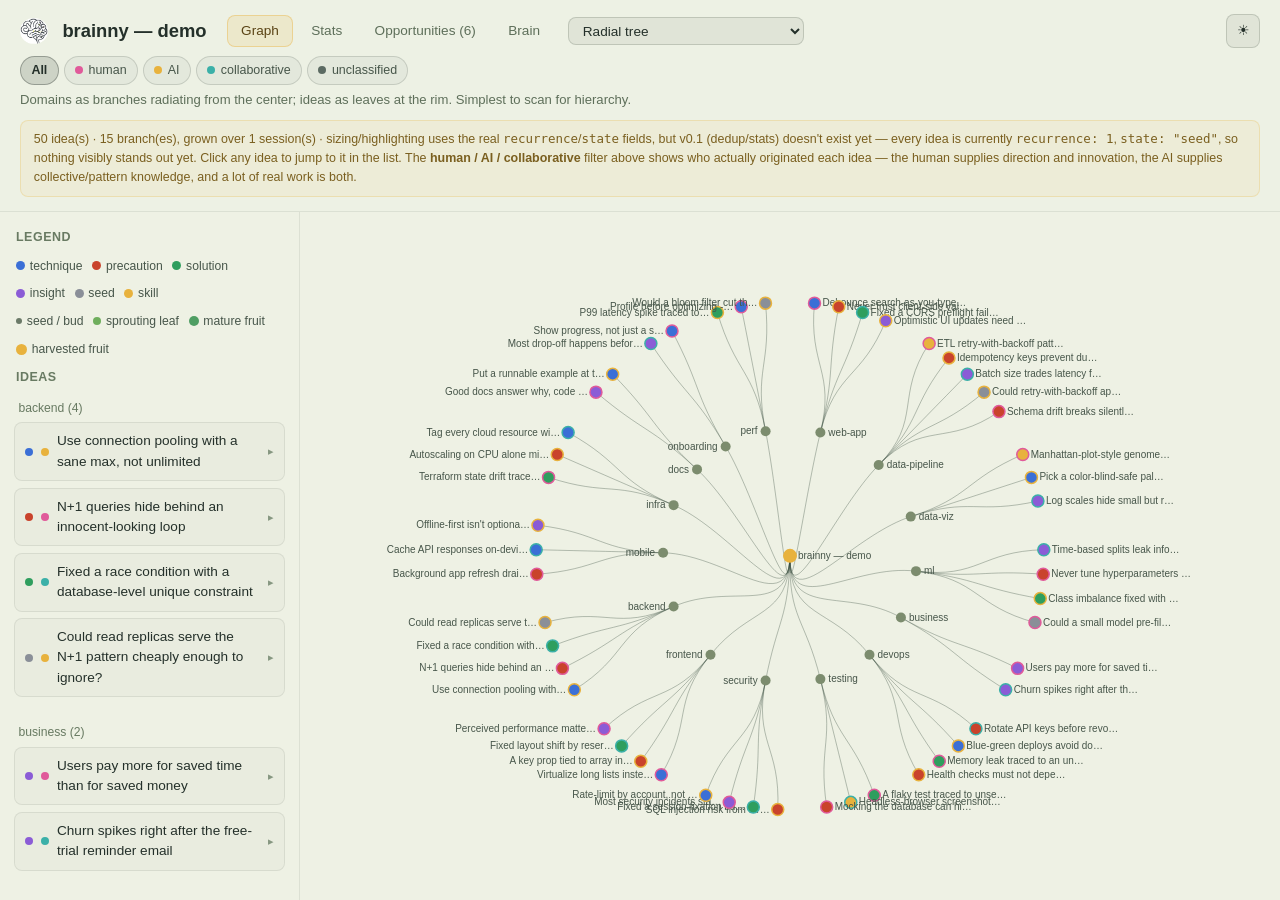
==== commit 1081175b: "Redesign the Brain tab probe: branch-to-branch travel with electric surges Replaces the continuous r" ====
--- a/examples/demo/graph.html
+++ b/examples/demo/graph.html
@@ -3,53 +3,106 @@
 <head>
 <meta charset="utf-8">
 <meta name="viewport" content="width=device-width, initial-scale=1">
-<title>brainny</title>
+<title>brainny — demo</title>
 <link rel="icon" type="image/png" href="[data-uri]">
 <style>
+  /* ---- theming: CSS custom properties for every structural/chrome color.
+     Dark is the default (:root, no attribute needed); a tiny inline
+     script in <head> (see render_html) sets [data-theme] before first
+     paint -- from localStorage if the user has toggled before, else from
+     prefers-color-scheme -- so there's no flash of the wrong theme. The
+     light palette is deliberately NOT stark white (a
+     soft warm sage-paper tone instead) per explicit design direction: a
+     pure-white dashboard read as harsh next to the dark original. Data-
+     semantic colors (kind/origin/opportunity-kind/trend colors, the gold
+     brand accent) are intentionally left constant across both themes --
+     they encode meaning, not chrome, and should stay recognizable. */
+  :root {
+    --bg: #0b1310;
+    --bg-rgb: 11,19,16;
+    --fg: #eef3ea;
+    --overlay-rgb: 255,255,255;
+    --text: #d7ddd4;
+    --text-muted: #c9d3c6;
+    --text-dim: #a9b7a6;
+    --text-dimmer: #9aab97;
+    --text-faint: #8fa08c;
+    --text-fainter: #7c8c79;
+    --text-faintest: #6b7a68;
+    --note-fg: #d7c9a0;
+    --code-bg: rgba(0,0,0,0.28);
+    --active-tab-fg: #f0e2bb;
+    --graph-link: rgba(190,205,180,0.28);
+  }
+  :root[data-theme="light"] {
+    --bg: #eef1e4;
+    --bg-rgb: 238,241,228;
+    --fg: #24302a;
+    --overlay-rgb: 20,32,24;
+    --text: #3c4a40;
+    --text-muted: #47564a;
+    --text-dim: #55654f;
+    --text-dimmer: #5e6f5a;
+    --text-faint: #687a62;
+    --text-fainter: #74876c;
+    --text-faintest: #869781;
+    --note-fg: #7a5f1f;
+    --code-bg: rgba(20,32,24,0.06);
+    --active-tab-fg: #5a4315;
+    --graph-link: rgba(60,80,64,0.35);
+  }
+
   * { box-sizing: border-box; }
-  html, body { margin: 0; padding: 0; height: 100%; background: #0b1310; }
+  html, body { margin: 0; padding: 0; height: 100%; background: var(--bg); }
   body {
     font: 14px/1.5 -apple-system, Segoe UI, Helvetica, Arial, sans-serif;
-    color: #eef3ea; display: flex; flex-direction: column; height: 100%;
-  }
-
-  header { padding: 0.9rem 1.25rem; border-bottom: 1px solid rgba(255,255,255,0.08); background: rgba(10,18,12,0.85); flex: none; }
+    color: var(--fg); display: flex; flex-direction: column; height: 100%;
+  }
+
+  header { padding: 0.9rem 1.25rem; border-bottom: 1px solid rgba(var(--overlay-rgb),0.08); background: rgba(var(--bg-rgb),0.85); flex: none; }
   header .row { display: flex; align-items: center; gap: 0.9rem; flex-wrap: wrap; }
   #brand-icon { width: 28px; height: 28px; object-fit: contain; flex: none; }
   header h1 { margin: 0; font-size: 1.15rem; }
-  header p { margin: 0.35rem 0 0; color: #9aab97; font-size: 0.82rem; }
+  header p { margin: 0.35rem 0 0; color: var(--text-dimmer); font-size: 0.82rem; }
   #view-select {
-    background: rgba(255,255,255,0.06); border: 1px solid rgba(255,255,255,0.16); color: #eef3ea;
+    background: rgba(var(--overlay-rgb),0.06); border: 1px solid rgba(var(--overlay-rgb),0.16); color: var(--fg);
     padding: 0.3rem 0.6rem; border-radius: 8px; font: inherit; font-size: 0.85rem; cursor: pointer;
   }
-  #view-select:hover { background: rgba(255,255,255,0.1); }
-  /* the dropdown's open popup is native-rendered with a white background
-     regardless of the select's own styling, so its options need their
-     own dark text or they're invisible against it */
+  #view-select:hover { background: rgba(var(--overlay-rgb),0.1); }
+  /* the dropdown's open popup is native-rendered by the OS, outside CSS
+     theme control -- force it light-with-dark-text always, a universal
+     fallback that stays readable regardless of the page's own theme */
   #view-select option { color: #111; background: #fff; }
   .note {
     margin: 0.6rem 0 0; padding: 0.6rem 0.8rem; border-radius: 8px;
     background: rgba(232,178,61,0.08); border: 1px solid rgba(232,178,61,0.25);
-    font-size: 0.78rem; color: #d7c9a0;
-  }
+    font-size: 0.78rem; color: var(--note-fg);
+  }
+
+  #theme-toggle {
+    margin-left: auto; background: rgba(var(--overlay-rgb),0.06); border: 1px solid rgba(var(--overlay-rgb),0.16);
+    color: var(--fg); font: inherit; font-size: 0.9rem; width: 2.1rem; height: 2.1rem; border-radius: 8px;
+    cursor: pointer; display: inline-flex; align-items: center; justify-content: center; flex: none;
+  }
+  #theme-toggle:hover { background: rgba(var(--overlay-rgb),0.1); }
 
   #tab-bar { display: flex; gap: 0.3rem; margin-left: 0.4rem; }
   .tab-btn {
-    background: none; border: 1px solid transparent; color: #9aab97; font: inherit;
+    background: none; border: 1px solid transparent; color: var(--text-dimmer); font: inherit;
     font-size: 0.85rem; padding: 0.3rem 0.8rem; border-radius: 8px; cursor: pointer;
   }
-  .tab-btn:hover { background: rgba(255,255,255,0.06); color: #eef3ea; }
-  .tab-btn.active { background: rgba(232,178,61,0.14); border-color: rgba(232,178,61,0.4); color: #f0e2bb; }
+  .tab-btn:hover { background: rgba(var(--overlay-rgb),0.06); color: var(--fg); }
+  .tab-btn.active { background: rgba(232,178,61,0.14); border-color: rgba(232,178,61,0.4); color: var(--active-tab-fg); }
 
   /* who originated an idea: human / AI / collaborative / all -- an axis
      independent of kind/state, filterable across every view */
   #origin-filter { display: flex; gap: 0.3rem; align-items: center; flex-wrap: wrap; }
   .origin-btn {
-    background: rgba(255,255,255,0.04); border: 1px solid rgba(255,255,255,0.14); color: #c9d3c6;
+    background: rgba(var(--overlay-rgb),0.04); border: 1px solid rgba(var(--overlay-rgb),0.14); color: var(--text-muted);
     font: inherit; font-size: 0.78rem; padding: 0.25rem 0.65rem; border-radius: 999px; cursor: pointer;
     display: inline-flex; align-items: center; gap: 0.35rem;
   }
-  .origin-btn:hover { background: rgba(255,255,255,0.09); }
+  .origin-btn:hover { background: rgba(var(--overlay-rgb),0.09); }
   .origin-btn .dot { width: 8px; height: 8px; border-radius: 50%; flex: none; }
   .origin-btn.active { font-weight: 600; }
 
@@ -57,25 +110,26 @@
      central --html) spanning more than one project */
   #project-filter-row { display: flex; align-items: center; gap: 0.4rem; margin-left: 0.6rem; }
   #project-filter {
-    background: rgba(255,255,255,0.06); border: 1px solid rgba(255,255,255,0.16); color: #eef3ea;
+    background: rgba(var(--overlay-rgb),0.06); border: 1px solid rgba(var(--overlay-rgb),0.16); color: var(--fg);
     padding: 0.25rem 0.55rem; border-radius: 8px; font: inherit; font-size: 0.82rem; cursor: pointer;
   }
   #project-filter option { color: #111; background: #fff; }
   .item-project-group { margin-bottom: 1.1rem; }
   .item-project-group:last-child { margin-bottom: 0; }
   .item-project-heading {
-    font-size: 0.82rem; font-weight: 600; color: #eef3ea; margin: 0 0 0.5rem; padding: 0.3rem 0.5rem;
+    font-size: 0.82rem; font-weight: 600; color: var(--fg); margin: 0 0 0.5rem; padding: 0.3rem 0.5rem;
     background: rgba(232,178,61,0.1); border: 1px solid rgba(232,178,61,0.25); border-radius: 6px;
   }
 
   main { flex: 1; display: grid; grid-template-columns: 300px 1fr; min-height: 0; }
   main#stats-main, main#opportunities-main { display: block; overflow-y: auto; padding: 1.1rem 1.4rem 2rem; }
-  #graph-main[hidden], #stats-main[hidden], #opportunities-main[hidden] { display: none !important; }
+  main#brain-main { display: block; overflow: hidden; padding: 0; position: relative; }
+  #graph-main[hidden], #stats-main[hidden], #opportunities-main[hidden], #brain-main[hidden] { display: none !important; }
 
   /* ---- opportunities tab: AI-proposed combinations of ideas ---- */
   .opp-list { display: flex; flex-direction: column; gap: 0.9rem; max-width: 760px; margin: 0 auto; }
   .opp-card {
-    background: rgba(255,255,255,0.03); border: 1px solid rgba(255,255,255,0.08);
+    background: rgba(var(--overlay-rgb),0.03); border: 1px solid rgba(var(--overlay-rgb),0.08);
     border-radius: 10px; padding: 0.9rem 1.1rem;
   }
   .opp-header { display: flex; align-items: center; gap: 0.6rem; margin-bottom: 0.5rem; flex-wrap: wrap; }
@@ -83,35 +137,35 @@
     font-size: 0.7rem; font-weight: 600; text-transform: uppercase; letter-spacing: 0.03em;
     padding: 0.15rem 0.55rem; border-radius: 999px; border: 1px solid; flex: none;
   }
-  .opp-title { font-size: 0.98rem; font-weight: 600; color: #eef3ea; }
+  .opp-title { font-size: 0.98rem; font-weight: 600; color: var(--fg); }
   .opp-weight-row { display: flex; align-items: center; gap: 0.6rem; margin-bottom: 0.6rem; }
-  .opp-weight-track { flex: 1; height: 8px; border-radius: 999px; background: rgba(255,255,255,0.07); overflow: hidden; }
+  .opp-weight-track { flex: 1; height: 8px; border-radius: 999px; background: rgba(var(--overlay-rgb),0.07); overflow: hidden; }
   .opp-weight-fill { height: 100%; border-radius: 999px; }
-  .opp-weight-pct { font-size: 0.76rem; color: #9aab97; width: 2.6rem; text-align: right; flex: none; }
-  .opp-summary { margin: 0 0 0.4rem; color: #d7ddd4; font-size: 0.86rem; }
-  .opp-rationale { margin: 0 0 0.6rem; color: #9aab97; font-size: 0.8rem; font-style: italic; }
-  .opp-ideas-label { font-size: 0.7rem; text-transform: uppercase; letter-spacing: 0.03em; color: #7c8c79; margin-bottom: 0.35rem; }
+  .opp-weight-pct { font-size: 0.76rem; color: var(--text-dimmer); width: 2.6rem; text-align: right; flex: none; }
+  .opp-summary { margin: 0 0 0.4rem; color: var(--text); font-size: 0.86rem; }
+  .opp-rationale { margin: 0 0 0.6rem; color: var(--text-dimmer); font-size: 0.8rem; font-style: italic; }
+  .opp-ideas-label { font-size: 0.7rem; text-transform: uppercase; letter-spacing: 0.03em; color: var(--text-fainter); margin-bottom: 0.35rem; }
   .opp-ideas { display: flex; flex-wrap: wrap; gap: 0.35rem; }
   .opp-idea-chip {
-    background: rgba(255,255,255,0.06); border: 1px solid rgba(255,255,255,0.14); color: #c9d3c6;
+    background: rgba(var(--overlay-rgb),0.06); border: 1px solid rgba(var(--overlay-rgb),0.14); color: var(--text-muted);
     font: inherit; font-size: 0.76rem; padding: 0.2rem 0.6rem; border-radius: 999px; cursor: pointer;
   }
-  .opp-idea-chip:hover { background: rgba(255,255,255,0.11); color: #eef3ea; }
+  .opp-idea-chip:hover { background: rgba(var(--overlay-rgb),0.11); color: var(--fg); }
 
   /* ---- stats tab ---- */
   .stat-cards { display: grid; grid-template-columns: repeat(auto-fit, minmax(140px, 1fr)); gap: 0.7rem; margin: 0 0 1.4rem; }
   .stat-card {
-    background: rgba(255,255,255,0.03); border: 1px solid rgba(255,255,255,0.08);
+    background: rgba(var(--overlay-rgb),0.03); border: 1px solid rgba(var(--overlay-rgb),0.08);
     border-radius: 10px; padding: 0.7rem 0.9rem;
   }
-  .stat-card .stat-num { font-size: 1.6rem; font-weight: 600; color: #eef3ea; line-height: 1.1; }
-  .stat-card .stat-label { font-size: 0.74rem; color: #8fa08c; margin-top: 0.2rem; text-transform: uppercase; letter-spacing: 0.03em; }
+  .stat-card .stat-num { font-size: 1.6rem; font-weight: 600; color: var(--fg); line-height: 1.1; }
+  .stat-card .stat-label { font-size: 0.74rem; color: var(--text-faint); margin-top: 0.2rem; text-transform: uppercase; letter-spacing: 0.03em; }
 
   .stats-grid { display: grid; grid-template-columns: minmax(280px, 1fr) minmax(320px, 1.2fr); gap: 1.4rem; align-items: start; }
   @media (max-width: 900px) { .stats-grid { grid-template-columns: 1fr; } }
 
-  .stats-block h2 { font-size: 0.78rem; text-transform: uppercase; letter-spacing: 0.04em; color: #8fa08c; margin: 0 0 0.6rem; }
-  .stats-caption { font-size: 0.74rem; color: #7c8c79; margin: 0.5rem 0 0; }
+  .stats-block h2 { font-size: 0.78rem; text-transform: uppercase; letter-spacing: 0.04em; color: var(--text-faint); margin: 0 0 0.6rem; }
+  .stats-caption { font-size: 0.74rem; color: var(--text-fainter); margin: 0.5rem 0 0; }
 
   #treemap-mount svg { display: block; width: 100%; }
   .tm-cell rect { stroke: rgba(11,19,16,0.7); stroke-width: 1.5; cursor: pointer; }
@@ -119,34 +173,34 @@
   .tm-cell .tm-count { font-weight: 400; opacity: 0.75; }
 
   .domain-table { width: 100%; border-collapse: collapse; font-size: 0.82rem; }
-  .domain-table th { text-align: left; font-size: 0.7rem; text-transform: uppercase; letter-spacing: 0.03em; color: #7c8c79; padding: 0.3rem 0.5rem; border-bottom: 1px solid rgba(255,255,255,0.1); }
-  .domain-table td { padding: 0.4rem 0.5rem; border-bottom: 1px solid rgba(255,255,255,0.05); vertical-align: middle; }
-  .domain-table tr:hover td { background: rgba(255,255,255,0.03); }
+  .domain-table th { text-align: left; font-size: 0.7rem; text-transform: uppercase; letter-spacing: 0.03em; color: var(--text-fainter); padding: 0.3rem 0.5rem; border-bottom: 1px solid rgba(var(--overlay-rgb),0.1); }
+  .domain-table td { padding: 0.4rem 0.5rem; border-bottom: 1px solid rgba(var(--overlay-rgb),0.05); vertical-align: middle; }
+  .domain-table tr:hover td { background: rgba(var(--overlay-rgb),0.03); }
   .spark { display: inline-block; vertical-align: middle; }
   .trend-badge { display: inline-flex; align-items: center; gap: 0.3rem; padding: 0.1rem 0.5rem; border-radius: 999px; font-size: 0.72rem; white-space: nowrap; }
   .trend-growing { background: rgba(111,174,92,0.16); color: #8fd67a; }
-  .trend-steady { background: rgba(255,255,255,0.06); color: #9aab97; }
+  .trend-steady { background: rgba(var(--overlay-rgb),0.06); color: var(--text-dimmer); }
   .trend-quiet { background: rgba(201,67,44,0.12); color: #d68a7a; }
 
   .kind-bars { display: flex; flex-direction: column; gap: 0.4rem; margin-top: 0.4rem; }
   .kind-bar-row { display: flex; align-items: center; gap: 0.6rem; font-size: 0.78rem; }
-  .kind-bar-label { width: 110px; flex: none; color: #c9d3c6; }
-  .kind-bar-track { flex: 1; height: 10px; border-radius: 999px; background: rgba(255,255,255,0.06); overflow: hidden; }
+  .kind-bar-label { width: 110px; flex: none; color: var(--text-muted); }
+  .kind-bar-track { flex: 1; height: 10px; border-radius: 999px; background: rgba(var(--overlay-rgb),0.06); overflow: hidden; }
   .kind-bar-fill { height: 100%; border-radius: 999px; }
-  .kind-bar-count { width: 24px; flex: none; text-align: right; color: #8fa08c; }
+  .kind-bar-count { width: 24px; flex: none; text-align: right; color: var(--text-faint); }
 
   .recent-list { list-style: none; margin: 0; padding: 0; display: flex; flex-direction: column; gap: 0.5rem; }
-  .recent-item { display: flex; flex-direction: column; gap: 0.1rem; padding: 0.45rem 0.6rem; border-radius: 8px; background: rgba(255,255,255,0.02); border: 1px solid rgba(255,255,255,0.06); cursor: pointer; }
-  .recent-item:hover { background: rgba(255,255,255,0.05); }
-  .recent-item .ri-title { color: #eef3ea; font-size: 0.84rem; }
-  .recent-item .ri-meta { color: #7c8c79; font-size: 0.72rem; }
-  #panel { border-right: 1px solid rgba(255,255,255,0.08); overflow-y: auto; padding: 0.75rem; }
-  #panel h2 { font-size: 0.78rem; text-transform: uppercase; letter-spacing: 0.04em; color: #8fa08c; margin: 0.25rem 0.25rem 0.6rem; }
+  .recent-item { display: flex; flex-direction: column; gap: 0.1rem; padding: 0.45rem 0.6rem; border-radius: 8px; background: rgba(var(--overlay-rgb),0.02); border: 1px solid rgba(var(--overlay-rgb),0.06); cursor: pointer; }
+  .recent-item:hover { background: rgba(var(--overlay-rgb),0.05); }
+  .recent-item .ri-title { color: var(--fg); font-size: 0.84rem; }
+  .recent-item .ri-meta { color: var(--text-fainter); font-size: 0.72rem; }
+  #panel { border-right: 1px solid rgba(var(--overlay-rgb),0.08); overflow-y: auto; padding: 0.75rem; }
+  #panel h2 { font-size: 0.78rem; text-transform: uppercase; letter-spacing: 0.04em; color: var(--text-faint); margin: 0.25rem 0.25rem 0.6rem; }
   #viz { position: relative; overflow: hidden; }
   #viz svg { display: block; width: 100%; height: 100%; }
-  .empty-note { padding: 0.75rem; color: #8fa08c; font-size: 0.85rem; }
-
-  .legend-row { display: flex; flex-wrap: wrap; gap: 0.6rem; margin: 0 0 0.6rem; padding: 0 0.25rem; font-size: 0.76rem; color: #c9d3c6; }
+  .empty-note { padding: 0.75rem; color: var(--text-faint); font-size: 0.85rem; }
+
+  .legend-row { display: flex; flex-wrap: wrap; gap: 0.6rem; margin: 0 0 0.6rem; padding: 0 0.25rem; font-size: 0.76rem; color: var(--text-muted); }
   .legend-item { display: inline-flex; align-items: center; gap: 0.3rem; }
   .dot { width: 9px; height: 9px; border-radius: 50%; display: inline-block; flex: none; }
   .state-dot.state-seed { width: 6px; height: 6px; background: #6b7a68; }
@@ -157,31 +211,31 @@
   /* ---- itemized accordion list ---- */
   .item-list { display: flex; flex-direction: column; gap: 0.9rem; }
   .item-group { border-radius: 8px; padding: 0.15rem; }
-  .item-group-heading { font-size: 0.76rem; color: #8fa08c; margin: 0 0 0.35rem; padding: 0 0.25rem; }
-  .item { border: 1px solid rgba(255,255,255,0.08); border-radius: 8px; margin-bottom: 0.4rem; overflow: hidden; background: rgba(255,255,255,0.02); }
+  .item-group-heading { font-size: 0.76rem; color: var(--text-faint); margin: 0 0 0.35rem; padding: 0 0.25rem; }
+  .item { border: 1px solid rgba(var(--overlay-rgb),0.08); border-radius: 8px; margin-bottom: 0.4rem; overflow: hidden; background: rgba(var(--overlay-rgb),0.02); }
   .item-promising { border-color: rgba(232,178,61,0.55); box-shadow: 0 0 0 1px rgba(232,178,61,0.15) inset; }
   .item-flash { animation: item-flash-kf 1.4s ease-out; }
   @keyframes item-flash-kf {
     0% { background: rgba(191,227,107,0.28); border-color: rgba(191,227,107,0.8); }
-    100% { background: rgba(255,255,255,0.02); }
+    100% { background: rgba(var(--overlay-rgb),0.02); }
   }
   .item-title-row {
     width: 100%; display: flex; align-items: center; gap: 0.5rem;
-    background: none; border: none; color: #eef3ea; text-align: left;
+    background: none; border: none; color: var(--fg); text-align: left;
     padding: 0.5rem 0.6rem; cursor: pointer; font: inherit; font-size: 0.85rem;
   }
-  .item-title-row:hover { background: rgba(255,255,255,0.04); }
+  .item-title-row:hover { background: rgba(var(--overlay-rgb),0.04); }
   .item-dot { width: 8px; height: 8px; border-radius: 50%; flex: none; }
   .item-title { flex: 1; }
-  .item-caret { color: #6b7a68; transition: transform 0.15s; font-size: 0.7rem; }
+  .item-caret { color: var(--text-faintest); transition: transform 0.15s; font-size: 0.7rem; }
   .item-title-row.open .item-caret { transform: rotate(90deg); }
   .item-body { padding: 0 0.75rem 0.7rem 1.85rem; font-size: 0.82rem; }
-  .item-summary { margin: 0 0 0.35rem; color: #d7ddd4; }
-  .item-detail { margin: 0 0 0.35rem; color: #a9b7a6; }
-  .item-trigger { margin: 0 0 0.35rem; color: #c9d3c6; font-size: 0.8rem; }
-  .item-meta { margin: 0 0 0.35rem; color: #7c8c79; font-size: 0.72rem; }
+  .item-summary { margin: 0 0 0.35rem; color: var(--text); }
+  .item-detail { margin: 0 0 0.35rem; color: var(--text-dim); }
+  .item-trigger { margin: 0 0 0.35rem; color: var(--text-muted); font-size: 0.8rem; }
+  .item-meta { margin: 0 0 0.35rem; color: var(--text-fainter); font-size: 0.72rem; }
   .item-tags { display: flex; flex-wrap: wrap; gap: 0.3rem; }
-  .item-tag { background: rgba(255,255,255,0.08); border-radius: 999px; padding: 0.05rem 0.5rem; font-size: 0.7rem; }
+  .item-tag { background: rgba(var(--overlay-rgb),0.08); border-radius: 999px; padding: 0.05rem 0.5rem; font-size: 0.7rem; }
 
   /* attachment "signs" -- code/plot/table evidence badges (SEED.md
      attachments: small physical proof, not the full dataset) */
@@ -190,7 +244,7 @@
     display: inline-flex; align-items: center; justify-content: center;
     min-width: 1.3em; height: 1.3em; padding: 0 0.25em; border-radius: 4px;
     font-size: 0.68rem; font-weight: 600; letter-spacing: -0.02em;
-    background: rgba(255,255,255,0.08); color: #c9d3c6;
+    background: rgba(var(--overlay-rgb),0.08); color: var(--text-muted);
   }
   .item-sign-code { background: rgba(59,111,214,0.18); color: #9db8ef; }
   .item-sign-plot { background: rgba(139,92,214,0.18); color: #c4aef0; }
@@ -201,41 +255,100 @@
      `snippet` field) */
   .item-snippet {
     margin: 0 0 0.5rem; padding: 0.55rem 0.7rem; border-radius: 6px;
-    background: rgba(0,0,0,0.28); border: 1px solid rgba(255,255,255,0.08);
+    background: var(--code-bg); border: 1px solid rgba(var(--overlay-rgb),0.08);
     font: 0.76rem/1.45 ui-monospace, SFMono-Regular, Menlo, Consolas, monospace;
-    color: #d7ddd4; white-space: pre-wrap; word-break: break-word; overflow-x: auto;
+    color: var(--text); white-space: pre-wrap; word-break: break-word; overflow-x: auto;
   }
   .item-evidence { display: flex; flex-direction: column; gap: 0.4rem; margin-top: 0.5rem; }
   .item-evidence-row { display: flex; align-items: center; gap: 0.4rem; flex-wrap: wrap; }
-  .item-evidence-row a { color: #9db8ef; font-size: 0.78rem; text-decoration: none; }
+  .item-evidence-row a { color: #6f96e0; font-size: 0.78rem; text-decoration: none; }
   .item-evidence-row a:hover { text-decoration: underline; }
-  .item-evidence-thumb { max-width: 160px; max-height: 100px; border-radius: 6px; border: 1px solid rgba(255,255,255,0.12); display: block; margin-top: 0.2rem; }
+  .item-evidence-thumb { max-width: 160px; max-height: 100px; border-radius: 6px; border: 1px solid rgba(var(--overlay-rgb),0.12); display: block; margin-top: 0.2rem; }
 
   #tooltip {
     position: fixed; z-index: 10; pointer-events: none; max-width: 280px;
-    background: rgba(12,20,14,0.96); border: 1px solid rgba(255,255,255,0.12);
-    border-radius: 10px; padding: 0.6rem 0.75rem; font-size: 0.8rem; display: none;
+    background: rgba(var(--bg-rgb),0.96); border: 1px solid rgba(var(--overlay-rgb),0.12);
+    border-radius: 10px; padding: 0.6rem 0.75rem; font-size: 0.8rem; display: none; color: var(--fg);
   }
   #tooltip .tt-title { font-weight: 600; margin-bottom: 0.2rem; }
-  #tooltip .tt-meta { color: #8fa08c; font-size: 0.72rem; }
-
-  #fallback { padding: 2rem; white-space: pre-wrap; color: #eef3ea; background: #0b1310; height: 100%; margin: 0; overflow: auto; }
+  #tooltip .tt-meta { color: var(--text-faint); font-size: 0.72rem; }
+
+  #fallback { padding: 2rem; white-space: pre-wrap; color: var(--fg); background: var(--bg); height: 100%; margin: 0; overflow: auto; }
+
+  /* ---- brain tab: hierarchical edge-bundled connections resolve into a
+     brain silhouette (no literal neuron dots), a probe circles it
+     continuously gathering ideas into a live report, and clicking opens
+     the mesh into real labeled/clickable idea circles. Ported from
+     examples/viz-prototypes/12-neural-bundle.html -- see renderBrainView()
+     in the JS below for the full port notes. ---- */
+  #brain-main svg { display: block; width: 100%; height: 100%; }
+  .bundle-link { fill: none; mix-blend-mode: screen; }
+  .rim-arc { fill: none; stroke-width: 5; opacity: 0.85; }
+  .brain-leaf { cursor: pointer; }
+  .brain-leaf-label { font-size: 9px; fill: var(--fg); opacity: 0.85; pointer-events: none; }
+  .brain-caption {
+    position: absolute; top: 0; left: 0; right: 0; z-index: 2; padding: 0.8rem 1.1rem;
+    background: linear-gradient(180deg, rgba(var(--bg-rgb),0.85), rgba(var(--bg-rgb),0));
+    font-size: 0.78rem; color: var(--text-dimmer); pointer-events: none; max-width: 640px;
+  }
+  .brain-caption strong { color: var(--fg); }
+  /* the report/constellation HUD panels float directly over the mesh
+     itself, which passes all sorts of colors behind them regardless of
+     page theme -- so unlike the rest of the chrome, these deliberately
+     stay a fixed dark glass with light text in BOTH themes (like a
+     tooltip or toast does), rather than trying to keep enough contrast
+     against an arbitrary, constantly-shifting backdrop. */
+  #brain-report {
+    position: absolute; left: 1.1rem; bottom: 1.1rem; z-index: 3; width: 300px; max-height: 220px;
+    background: rgba(9,15,12,0.88); border: 1px solid rgba(255,255,255,0.1); border-radius: 10px;
+    padding: 0.65rem 0.8rem; font-size: 0.72rem; color: #c9d3c6; overflow: hidden;
+  }
+  #brain-report h3 { margin: 0 0 0.4rem; font-size: 0.68rem; text-transform: uppercase; letter-spacing: 0.04em; color: #e8b23d; }
+  #brain-report .line { padding: 0.12rem 0; border-bottom: 1px dashed rgba(255,255,255,0.06); opacity: 0; animation: brain-fade-in 0.4s forwards; }
+  @keyframes brain-fade-in { to { opacity: 1; } }
+  #brain-constellation {
+    position: absolute; top: 46%; left: 50%; transform: translate(-50%, -50%); z-index: 3;
+    text-align: center; pointer-events: none; opacity: 0; transition: opacity 0.4s ease;
+    background: rgba(9,15,12,0.85); border: 1px solid rgba(255,224,140,0.3); border-radius: 12px;
+    padding: 0.65rem 1.2rem; max-width: 400px;
+  }
+  #brain-constellation .opp-kind { font-size: 0.66rem; text-transform: uppercase; letter-spacing: 0.05em; color: #e8b23d; }
+  #brain-constellation .opp-title { font-size: 0.96rem; font-weight: 700; color: #fff3d0; margin: 0.15rem 0; }
+  #brain-constellation .opp-conf { font-size: 0.74rem; color: #9aab97; }
+  #brain-hint { position: absolute; bottom: 1rem; right: 1.2rem; z-index: 2; font-size: 0.72rem; color: var(--text-faintest); text-align: right; pointer-events: none; }
 </style>
+<script>
+// Sets [data-theme] before first paint -- an explicit prior choice
+// (localStorage) wins, otherwise prefers-color-scheme decides. Runs
+// synchronously in <head> specifically to avoid a flash of the wrong
+// theme; see #theme-toggle's wiring at the end of the main script for
+// what happens on further clicks.
+(function () {
+  var saved = null;
+  try { saved = localStorage.getItem('brainny-theme'); } catch (e) { /* private browsing etc */ }
+  var theme = saved === 'light' || saved === 'dark'
+    ? saved
+    : (window.matchMedia && window.matchMedia('(prefers-color-scheme: light)').matches ? 'light' : 'dark');
+  document.documentElement.setAttribute('data-theme', theme);
+})();
+</script>
 </head>
 <body>
 <header>
   <div class="row">
     <img id="brand-icon" src="[data-uri]" alt="">
-    <h1>brainny</h1>
+    <h1>brainny — demo</h1>
     <nav id="tab-bar">
       <button type="button" class="tab-btn active" data-tab="graph">Graph</button>
       <button type="button" class="tab-btn" data-tab="stats">Stats</button>
       <button type="button" class="tab-btn" data-tab="opportunities">Opportunities (6)</button>
+      <button type="button" class="tab-btn" data-tab="brain">Brain</button>
     </nav>
     <select id="view-select">
       <option value="radial">Radial tree</option>
       <option value="force">Force network with cluster halos</option>
     </select>
+    <button type="button" id="theme-toggle" title="Toggle day/night theme" aria-label="Toggle day/night theme">&#9789;</button>
   </div>
   <div class="row" style="margin-top:0.5rem">
     <nav id="origin-filter"><button type="button" class="origin-btn active" data-origin="all">All</button><button type="button" class="origin-btn" data-origin="human" data-color="#e05a9a"><span class="dot" style="background:#e05a9a"></span>human</button><button type="button" class="origin-btn" data-origin="ai" data-color="#e8b23d"><span class="dot" style="background:#e8b23d"></span>AI</button><button type="button" class="origin-btn" data-origin="collaborative" data-color="#3bb0a8"><span class="dot" style="background:#3bb0a8"></span>collaborative</button><button type="button" class="origin-btn" data-origin="unclassified" data-color="#5c6b63"><span class="dot" style="background:#5c6b63"></span>unclassified</button></nav>
@@ -256,6 +369,7 @@
 </main>
 <main id="stats-main" hidden></main>
 <main id="opportunities-main" hidden></main>
+<main id="brain-main" hidden></main>
 <div id="tooltip"></div>
 <pre id="fallback" hidden>brainny - 50 idea(s): 11 insight, 12 precaution, 4 seed, 3 skill, 9 solution, 11 technique
 
@@ -339,7 +453,7 @@
   [!] (seed) Never trust client-side validation alone - idea_0002 [security] &lt;ai&gt;
   [I] (seed) Optimistic UI updates need a rollback path - idea_0004 [ux] &lt;ai&gt;
 </pre>
-<script id="brainny-data" type="application/json">{"title": "brainny", "nodes": [{"id": "idea_0001", "kind": "technique", "title": "Debounce search-as-you-type inputs at ~300ms", "summary": "Wait for a short pause in keystrokes before firing the search request.", "detail": null, "snippet": null, "domain": "web-app", "tags": ["ux"], "trigger": null, "state": "seed", "origin": "human", "recurrence": 1, "lastTouched": "2026-09-10T22:24:23+00:00", "session": "example-build", "sessionTs": "2026-09-10T22:24:23+00:00", "project": "brainny-demo", "attachments": []}, {"id": "idea_0002", "kind": "precaution", "title": "Never trust client-side validation alone", "summary": "Client-side checks are a UX convenience, not a security boundary.", "detail": null, "snippet": null, "domain": "web-app", "tags": ["security"], "trigger": "before shipping a form that touches money or auth", "state": "seed", "origin": "ai", "recurrence": 1, "lastTouched": "2026-09-10T22:24:23+00:00", "session": "example-build", "sessionTs": "2026-09-10T22:24:23+00:00", "project": "brainny-demo", "attachments": []}, {"id": "idea_0003", "kind": "solution", "title": "Fixed a CORS preflight failure with an explicit OPTIONS handler", "summary": "The route only handled GET/POST; preflight needs its own handler.", "detail": null, "snippet": null, "domain": "web-app", "tags": ["cors"], "trigger": null, "state": "seed", "origin": "collaborative", "recurrence": 1, "lastTouched": "2026-09-10T22:24:23+00:00", "session": "example-build", "sessionTs": "2026-09-10T22:24:23+00:00", "project": "brainny-demo", "attachments": []}, {"id": "idea_0004", "kind": "insight", "title": "Optimistic UI updates need a rollback path", "summary": "Showing success before the server confirms is fine, until the request fails and nothing reverts it.", "detail": null, "snippet": null, "domain": "web-app", "tags": ["ux"], "trigger": null, "state": "seed", "origin": "ai", "recurrence": 1, "lastTouched": "2026-09-10T22:24:23+00:00", "session": "example-build", "sessionTs": "2026-09-10T22:24:23+00:00", "project": "brainny-demo", "attachments": []}, {"id": "idea_0005", "kind": "skill", "title": "ETL retry-with-backoff pattern", "summary": "Wrap each pipeline stage in exponential backoff with jitter.", "detail": null, "snippet": "def with_backoff(fn, max_tries=5, base=0.5):\n    for attempt in range(max_tries):\n        try:\n            return fn()\n        except TransientError:\n            time.sleep(base * (2 ** attempt) + random.uniform(0, 0.3))\n    raise", "domain": "data-pipeline", "tags": ["etl"], "trigger": null, "state": "seed", "origin": "human", "recurrence": 1, "lastTouched": "2026-09-10T22:24:36+00:00", "session": "example-build", "sessionTs": "2026-09-10T22:24:23+00:00", "project": "brainny-demo", "attachments": [{"type": "code", "filename": "backoff.py", "description": "retry-with-backoff implementation"}]}, {"id": "idea_0006", "kind": "precaution", "title": "Idempotency keys prevent duplicate processing on retry", "summary": "Generate one key per logical operation, not per HTTP call.", "detail": null, "snippet": null, "domain": "data-pipeline", "tags": ["idempotency"], "trigger": "before adding automatic retries to anything with a side effect", "state": "seed", "origin": "ai", "recurrence": 1, "lastTouched": "2026-09-10T22:24:23+00:00", "session": "example-build", "sessionTs": "2026-09-10T22:24:23+00:00", "project": "brainny-demo", "attachments": []}, {"id": "idea_0007", "kind": "insight", "title": "Batch size trades latency for throughput, not for free", "summary": "Bigger batches improve throughput but delay the first result.", "detail": null, "snippet": null, "domain": "data-pipeline", "tags": ["batching"], "trigger": null, "state": "seed", "origin": "collaborative", "recurrence": 1, "lastTouched": "2026-09-10T22:24:23+00:00", "session": "example-build", "sessionTs": "2026-09-10T22:24:23+00:00", "project": "brainny-demo", "attachments": []}, {"id": "idea_0008", "kind": "seed", "title": "Could retry-with-backoff apply to LLM API calls?", "summary": "Rate limits and transient 5xxs look like the ETL retry problem.", "detail": null, "snippet": null, "domain": "data-pipeline", "tags": ["llm"], "trigger": null, "state": "seed", "origin": "ai", "recurrence": 1, "lastTouched": "2026-09-10T22:24:23+00:00", "session": "example-build", "sessionTs": "2026-09-10T22:24:23+00:00", "project": "brainny-demo", "attachments": []}, {"id": "idea_0009", "kind": "precaution", "title": "Schema drift breaks silently without a contract check", "summary": "A producer changing a field type doesn't fail loudly downstream -- it just corrupts quietly.", "detail": null, "snippet": null, "domain": "data-pipeline", "tags": ["schema"], "trigger": null, "state": "seed", "origin": "human", "recurrence": 1, "lastTouched": "2026-09-10T22:24:23+00:00", "session": "example-build", "sessionTs": "2026-09-10T22:24:23+00:00", "project": "brainny-demo", "attachments": []}, {"id": "idea_0010", "kind": "skill", "title": "Manhattan-plot-style genome browser plot", "summary": "Chromosomes on x by cumulative position, -log10(p) on y, alternating colors, significance line.", "detail": null, "snippet": "ax.scatter(df.pos_cum, -np.log10(df.p), c=df.chrom % 2, s=4)\nax.axhline(-np.log10(5e-8), color=\"red\", ls=\"--\")", "domain": "data-viz", "tags": ["plotting"], "trigger": null, "state": "seed", "origin": "human", "recurrence": 1, "lastTouched": "2026-09-10T22:24:37+00:00", "session": "example-build", "sessionTs": "2026-09-10T22:24:23+00:00", "project": "brainny-demo", "attachments": [{"type": "table", "filename": "manhattan_columns.csv", "description": "required input column format"}, {"type": "plot", "filename": "manhattan_example.png", "description": "example output"}]}, {"id": "idea_0011", "kind": "technique", "title": "Pick a color-blind-safe palette by default", "summary": "Use a palette validated for deuteranopia/protanopia as the default.", "detail": null, "snippet": null, "domain": "data-viz", "tags": ["accessibility"], "trigger": null, "state": "seed", "origin": "ai", "recurrence": 1, "lastTouched": "2026-09-10T22:24:23+00:00", "session": "example-build", "sessionTs": "2026-09-10T22:24:23+00:00", "project": "brainny-demo", "attachments": []}, {"id": "idea_0012", "kind": "insight", "title": "Log scales hide small but real differences near zero", "summary": "A log-scale axis compresses exactly the range where small absolute changes matter most.", "detail": null, "snippet": null, "domain": "data-viz", "tags": ["charts"], "trigger": null, "state": "seed", "origin": "collaborative", "recurrence": 1, "lastTouched": "2026-09-10T22:24:23+00:00", "session": "example-build", "sessionTs": "2026-09-10T22:24:23+00:00", "project": "brainny-demo", "attachments": []}, {"id": "idea_0013", "kind": "insight", "title": "Time-based splits leak information random splits hide", "summary": "A random split can let future information leak backward into training.", "detail": null, "snippet": null, "domain": "ml", "tags": ["leakage"], "trigger": null, "state": "seed", "origin": "collaborative", "recurrence": 1, "lastTouched": "2026-09-10T22:24:23+00:00", "session": "example-build", "sessionTs": "2026-09-10T22:24:23+00:00", "project": "brainny-demo", "attachments": []}, {"id": "idea_0014", "kind": "precaution", "title": "Never tune hyperparameters against the test set", "summary": "Repeatedly checking test performance turns it into a second validation set.", "detail": null, "snippet": null, "domain": "ml", "tags": ["overfitting"], "trigger": "before finalizing any model for a report or deployment", "state": "seed", "origin": "human", "recurrence": 1, "lastTouched": "2026-09-10T22:24:23+00:00", "session": "example-build", "sessionTs": "2026-09-10T22:24:23+00:00", "project": "brainny-demo", "attachments": []}, {"id": "idea_0015", "kind": "solution", "title": "Class imbalance fixed with focal loss, not just resampling", "summary": "Resampling alone kept overfitting the minority class; focal loss down-weighted easy majority examples instead.", "detail": null, "snippet": null, "domain": "ml", "tags": ["imbalance"], "trigger": null, "state": "seed", "origin": "ai", "recurrence": 1, "lastTouched": "2026-09-10T22:24:23+00:00", "session": "example-build", "sessionTs": "2026-09-10T22:24:23+00:00", "project": "brainny-demo", "attachments": []}, {"id": "idea_0016", "kind": "seed", "title": "Could a small model pre-filter before the expensive model runs?", "summary": "A cheap classifier could triage obvious cases before the heavy model even runs.", "detail": null, "snippet": null, "domain": "ml", "tags": ["cost"], "trigger": null, "state": "seed", "origin": "human", "recurrence": 1, "lastTouched": "2026-09-10T22:24:23+00:00", "session": "example-build", "sessionTs": "2026-09-10T22:24:23+00:00", "project": "brainny-demo", "attachments": []}, {"id": "idea_0017", "kind": "insight", "title": "Users pay more for saved time than for saved money", "summary": "A feature that saves an hour a week converts better than one saving comparable money.", "detail": null, "snippet": null, "domain": "business", "tags": ["pricing"], "trigger": null, "state": "seed", "origin": "human", "recurrence": 1, "lastTouched": "2026-09-10T22:24:23+00:00", "session": "example-build", "sessionTs": "2026-09-10T22:24:23+00:00", "project": "brainny-demo", "attachments": []}, {"id": "idea_0018", "kind": "insight", "title": "Churn spikes right after the free-trial reminder email", "summary": "The reminder meant to reduce churn was itself prompting people to reconsider and leave.", "detail": null, "snippet": null, "domain": "business", "tags": ["retention"], "trigger": null, "state": "seed", "origin": "collaborative", "recurrence": 1, "lastTouched": "2026-09-10T22:24:23+00:00", "session": "example-build", "sessionTs": "2026-09-10T22:24:23+00:00", "project": "brainny-demo", "attachments": []}, {"id": "idea_0019", "kind": "precaution", "title": "Rotate API keys before revoking the old one, not after", "summary": "Revoke-then-rotate creates a window where nothing works.", "detail": null, "snippet": null, "domain": "devops", "tags": ["secrets"], "trigger": null, "state": "seed", "origin": "collaborative", "recurrence": 1, "lastTouched": "2026-09-10T22:24:23+00:00", "session": "example-build", "sessionTs": "2026-09-10T22:24:23+00:00", "project": "brainny-demo", "attachments": []}, {"id": "idea_0020", "kind": "technique", "title": "Blue-green deploys avoid downtime on schema migrations", "summary": "Run the new schema alongside the old one behind a flag.", "detail": null, "snippet": null, "domain": "devops", "tags": ["deploys"], "trigger": null, "state": "seed", "origin": "ai", "recurrence": 1, "lastTouched": "2026-09-10T22:24:23+00:00", "session": "example-build", "sessionTs": "2026-09-10T22:24:23+00:00", "project": "brainny-demo", "attachments": []}, {"id": "idea_0021", "kind": "solution", "title": "Memory leak traced to an unbounded in-process cache", "summary": "A cache with no eviction policy grew until the process OOM'd under sustained load.", "detail": null, "snippet": null, "domain": "devops", "tags": ["memory"], "trigger": null, "state": "seed", "origin": "human", "recurrence": 1, "lastTouched": "2026-09-10T22:24:23+00:00", "session": "example-build", "sessionTs": "2026-09-10T22:24:23+00:00", "project": "brainny-demo", "attachments": []}, {"id": "idea_0022", "kind": "precaution", "title": "Health checks must not depend on the thing they're checking", "summary": "A health check that queries the same DB connection pool it's meant to protect can report healthy while the pool is exhausted.", "detail": null, "snippet": null, "domain": "devops", "tags": ["monitoring"], "trigger": null, "state": "seed", "origin": "ai", "recurrence": 1, "lastTouched": "2026-09-10T22:24:23+00:00", "session": "example-build", "sessionTs": "2026-09-10T22:24:23+00:00", "project": "brainny-demo", "attachments": []}, {"id": "idea_0023", "kind": "solution", "title": "A flaky test traced to unseeded random test data", "summary": "A fixture generating random data without a fixed seed let edge-case values occasionally slip through.", "detail": null, "snippet": null, "domain": "testing", "tags": ["flaky-tests"], "trigger": null, "state": "seed", "origin": "human", "recurrence": 1, "lastTouched": "2026-09-10T22:24:23+00:00", "session": "example-build", "sessionTs": "2026-09-10T22:24:23+00:00", "project": "brainny-demo", "attachments": []}, {"id": "idea_0024", "kind": "skill", "title": "Headless-browser screenshot verification for UI changes", "summary": "Render, screenshot with a headless browser, and actually look at the image instead of trusting the diff.", "detail": null, "snippet": "chrome --headless=new --window-size=1200,800 --screenshot=out.png file:///path/to/page.html", "domain": "testing", "tags": ["verification"], "trigger": null, "state": "seed", "origin": "collaborative", "recurrence": 1, "lastTouched": "2026-09-10T22:24:23+00:00", "session": "example-build", "sessionTs": "2026-09-10T22:24:23+00:00", "project": "brainny-demo", "attachments": []}, {"id": "idea_0025", "kind": "precaution", "title": "Mocking the database can hide a broken real migration", "summary": "Mocked tests passed while the actual migration silently failed against a real database.", "detail": null, "snippet": null, "domain": "testing", "tags": ["mocks"], "trigger": null, "state": "seed", "origin": "human", "recurrence": 1, "lastTouched": "2026-09-10T22:24:23+00:00", "session": "example-build", "sessionTs": "2026-09-10T22:24:23+00:00", "project": "brainny-demo", "attachments": []}, {"id": "idea_0026", "kind": "precaution", "title": "SQL injection risk from string-built queries in admin tools", "summary": "Internal tools get the same injection risk as public ones -- trusted user is not a sanitizer.", "detail": null, "snippet": null, "domain": "security", "tags": ["injection"], "trigger": "before writing any raw SQL string concatenation, even in internal tooling", "state": "seed", "origin": "ai", "recurrence": 1, "lastTouched": "2026-09-10T22:24:23+00:00", "session": "example-build", "sessionTs": "2026-09-10T22:24:23+00:00", "project": "brainny-demo", "attachments": []}, {"id": "idea_0027", "kind": "solution", "title": "Fixed a session-fixation bug by rotating the session id on login", "summary": "The session id stayed the same across the login boundary, letting a pre-login id become valid post-login.", "detail": null, "snippet": null, "domain": "security", "tags": ["sessions"], "trigger": null, "state": "seed", "origin": "collaborative", "recurrence": 1, "lastTouched": "2026-09-10T22:24:23+00:00", "session": "example-build", "sessionTs": "2026-09-10T22:24:23+00:00", "project": "brainny-demo", "attachments": []}, {"id": "idea_0028", "kind": "insight", "title": "Most security incidents start with a valid credential, not an exploit", "summary": "Phished or reused credentials beat zero-days as the actual common entry point.", "detail": null, "snippet": null, "domain": "security", "tags": ["credentials"], "trigger": null, "state": "seed", "origin": "human", "recurrence": 1, "lastTouched": "2026-09-10T22:24:23+00:00", "session": "example-build", "sessionTs": "2026-09-10T22:24:23+00:00", "project": "brainny-demo", "attachments": []}, {"id": "idea_0029", "kind": "technique", "title": "Rate-limit by account, not just by IP", "summary": "IP-only limits miss distributed credential-stuffing attempts across many IPs against one account.", "detail": null, "snippet": null, "domain": "security", "tags": ["rate-limiting"], "trigger": null, "state": "seed", "origin": "ai", "recurrence": 1, "lastTouched": "2026-09-10T22:24:23+00:00", "session": "example-build", "sessionTs": "2026-09-10T22:24:23+00:00", "project": "brainny-demo", "attachments": []}, {"id": "idea_0030", "kind": "technique", "title": "Virtualize long lists instead of rendering every row", "summary": "Only render the rows currently in the viewport, recycling DOM nodes as the user scrolls.", "detail": null, "snippet": null, "domain": "frontend", "tags": ["performance"], "trigger": null, "state": "seed", "origin": "human", "recurrence": 1, "lastTouched": "2026-09-10T22:24:23+00:00", "session": "example-build", "sessionTs": "2026-09-10T22:24:23+00:00", "project": "brainny-demo", "attachments": []}, {"id": "idea_0031", "kind": "precaution", "title": "A key prop tied to array index breaks reordering", "summary": "Reordered items keep stale local state when the key is the index instead of a stable id.", "detail": null, "snippet": null, "domain": "frontend", "tags": ["react"], "trigger": null, "state": "seed", "origin": "ai", "recurrence": 1, "lastTouched": "2026-09-10T22:24:23+00:00", "session": "example-build", "sessionTs": "2026-09-10T22:24:23+00:00", "project": "brainny-demo", "attachments": []}, {"id": "idea_0032", "kind": "solution", "title": "Fixed layout shift by reserving image dimensions upfront", "summary": "Images without explicit width/height caused the page to jump as they loaded.", "detail": null, "snippet": null, "domain": "frontend", "tags": ["cls"], "trigger": null, "state": "seed", "origin": "collaborative", "recurrence": 1, "lastTouched": "2026-09-10T22:24:23+00:00", "session": "example-build", "sessionTs": "2026-09-10T22:24:23+00:00", "project": "brainny-demo", "attachments": []}, {"id": "idea_0033", "kind": "insight", "title": "Perceived performance matters more than raw load time", "summary": "A skeleton screen shown immediately beat a faster but blank-then-pop-in load in user testing.", "detail": null, "snippet": null, "domain": "frontend", "tags": ["perception"], "trigger": null, "state": "seed", "origin": "human", "recurrence": 1, "lastTouched": "2026-09-10T22:24:23+00:00", "session": "example-build", "sessionTs": "2026-09-10T22:24:23+00:00", "project": "brainny-demo", "attachments": []}, {"id": "idea_0034", "kind": "technique", "title": "Use connection pooling with a sane max, not unlimited", "summary": "An unbounded pool just moves the bottleneck to the database instead of removing it.", "detail": null, "snippet": null, "domain": "backend", "tags": ["db"], "trigger": null, "state": "seed", "origin": "ai", "recurrence": 1, "lastTouched": "2026-09-10T22:24:23+00:00", "session": "example-build", "sessionTs": "2026-09-10T22:24:23+00:00", "project": "brainny-demo", "attachments": []}, {"id": "idea_0035", "kind": "precaution", "title": "N+1 queries hide behind an innocent-looking loop", "summary": "A loop calling one ORM method per item silently issues one query per iteration.", "detail": null, "snippet": null, "domain": "backend", "tags": ["orm"], "trigger": "before shipping any loop that touches the ORM per-item", "state": "seed", "origin": "human", "recurrence": 1, "lastTouched": "2026-09-10T22:24:23+00:00", "session": "example-build", "sessionTs": "2026-09-10T22:24:23+00:00", "project": "brainny-demo", "attachments": []}, {"id": "idea_0036", "kind": "solution", "title": "Fixed a race condition with a database-level unique constraint", "summary": "Application-level check-then-insert wasn't atomic; the DB constraint made the race impossible instead of just unlikely.", "detail": null, "snippet": null, "domain": "backend", "tags": ["concurrency"], "trigger": null, "state": "seed", "origin": "collaborative", "recurrence": 1, "lastTouched": "2026-09-10T22:24:23+00:00", "session": "example-build", "sessionTs": "2026-09-10T22:24:23+00:00", "project": "brainny-demo", "attachments": []}, {"id": "idea_0037", "kind": "seed", "title": "Could read replicas serve the N+1 pattern cheaply enough to ignore?", "summary": "Not a fix, but might make the problem cheap enough not to matter for read-heavy paths.", "detail": null, "snippet": null, "domain": "backend", "tags": ["orm"], "trigger": null, "state": "seed", "origin": "ai", "recurrence": 1, "lastTouched": "2026-09-10T22:24:23+00:00", "session": "example-build", "sessionTs": "2026-09-10T22:24:23+00:00", "project": "brainny-demo", "attachments": []}, {"id": "idea_0038", "kind": "precaution", "title": "Background app refresh drains battery if polling too aggressively", "summary": "A 30-second poll interval felt responsive in testing and drained batteries in the field.", "detail": null, "snippet": null, "domain": "mobile", "tags": ["battery"], "trigger": null, "state": "seed", "origin": "human", "recurrence": 1, "lastTouched": "2026-09-10T22:24:23+00:00", "session": "example-build", "sessionTs": "2026-09-10T22:24:23+00:00", "project": "brainny-demo", "attachments": []}, {"id": "idea_0039", "kind": "technique", "title": "Cache API responses on-device with a short TTL", "summary": "Most screens re-fetch data the user just saw seconds ago -- a short TTL cache avoids the redundant round trip.", "detail": null, "snippet": null, "domain": "mobile", "tags": ["caching"], "trigger": null, "state": "seed", "origin": "collaborative", "recurrence": 1, "lastTouched": "2026-09-10T22:24:23+00:00", "session": "example-build", "sessionTs": "2026-09-10T22:24:23+00:00", "project": "brainny-demo", "attachments": []}, {"id": "idea_0040", "kind": "insight", "title": "Offline-first isn't optional once users are on mobile networks", "summary": "Even brief connectivity gaps produced visible errors until the app treated offline as a normal state, not an edge case.", "detail": null, "snippet": null, "domain": "mobile", "tags": ["offline"], "trigger": null, "state": "seed", "origin": "ai", "recurrence": 1, "lastTouched": "2026-09-10T22:24:23+00:00", "session": "example-build", "sessionTs": "2026-09-10T22:24:23+00:00", "project": "brainny-demo", "attachments": []}, {"id": "idea_0041", "kind": "solution", "title": "Terraform state drift traced to a manual console change", "summary": "Someone edited a resource directly in the cloud console, and the next apply tried to revert it.", "detail": null, "snippet": null, "domain": "infra", "tags": ["terraform"], "trigger": null, "state": "seed", "origin": "human", "recurrence": 1, "lastTouched": "2026-09-10T22:24:23+00:00", "session": "example-build", "sessionTs": "2026-09-10T22:24:23+00:00", "project": "brainny-demo", "attachments": []}, {"id": "idea_0042", "kind": "precaution", "title": "Autoscaling on CPU alone misses memory-bound workloads", "summary": "A memory-bound service stayed under the CPU threshold while getting OOM-killed under load.", "detail": null, "snippet": null, "domain": "infra", "tags": ["autoscaling"], "trigger": null, "state": "seed", "origin": "ai", "recurrence": 1, "lastTouched": "2026-09-10T22:24:23+00:00", "session": "example-build", "sessionTs": "2026-09-10T22:24:23+00:00", "project": "brainny-demo", "attachments": []}, {"id": "idea_0043", "kind": "technique", "title": "Tag every cloud resource with an owner and a purpose", "summary": "Untagged resources are the ones nobody can safely delete six months later.", "detail": null, "snippet": null, "domain": "infra", "tags": ["hygiene"], "trigger": null, "state": "seed", "origin": "collaborative", "recurrence": 1, "lastTouched": "2026-09-10T22:24:23+00:00", "session": "example-build", "sessionTs": "2026-09-10T22:24:23+00:00", "project": "brainny-demo", "attachments": []}, {"id": "idea_0044", "kind": "insight", "title": "Good docs answer why, code already answers what", "summary": "Comments restating what the code does go stale; the reasoning behind a non-obvious choice doesn't.", "detail": null, "snippet": null, "domain": "docs", "tags": ["writing"], "trigger": null, "state": "seed", "origin": "human", "recurrence": 1, "lastTouched": "2026-09-10T22:24:23+00:00", "session": "example-build", "sessionTs": "2026-09-10T22:24:23+00:00", "project": "brainny-demo", "attachments": []}, {"id": "idea_0045", "kind": "technique", "title": "Put a runnable example at the top of every README", "summary": "Readers try the example before reading the explanation -- put it first, not buried after the theory.", "detail": null, "snippet": null, "domain": "docs", "tags": ["readme"], "trigger": null, "state": "seed", "origin": "ai", "recurrence": 1, "lastTouched": "2026-09-10T22:24:23+00:00", "session": "example-build", "sessionTs": "2026-09-10T22:24:23+00:00", "project": "brainny-demo", "attachments": []}, {"id": "idea_0046", "kind": "insight", "title": "Most drop-off happens before the first real value moment", "summary": "Onboarding funnels lost more people before the first meaningful action than after it.", "detail": null, "snippet": null, "domain": "onboarding", "tags": ["activation"], "trigger": null, "state": "seed", "origin": "collaborative", "recurrence": 1, "lastTouched": "2026-09-10T22:24:23+00:00", "session": "example-build", "sessionTs": "2026-09-10T22:24:23+00:00", "project": "brainny-demo", "attachments": []}, {"id": "idea_0047", "kind": "technique", "title": "Show progress, not just a spinner, for anything over 2 seconds", "summary": "A determinate progress indicator reduced abandonment even when the total time was unchanged.", "detail": null, "snippet": null, "domain": "onboarding", "tags": ["ux"], "trigger": null, "state": "seed", "origin": "human", "recurrence": 1, "lastTouched": "2026-09-10T22:24:23+00:00", "session": "example-build", "sessionTs": "2026-09-10T22:24:23+00:00", "project": "brainny-demo", "attachments": []}, {"id": "idea_0048", "kind": "solution", "title": "P99 latency spike traced to GC pauses under load", "summary": "Average latency looked fine; the tail was dominated by stop-the-world garbage collection pauses.", "detail": null, "snippet": null, "domain": "perf", "tags": ["gc"], "trigger": null, "state": "seed", "origin": "ai", "recurrence": 1, "lastTouched": "2026-09-10T22:24:23+00:00", "session": "example-build", "sessionTs": "2026-09-10T22:24:23+00:00", "project": "brainny-demo", "attachments": []}, {"id": "idea_0049", "kind": "technique", "title": "Profile before optimizing -- intuition about hot paths is often wrong", "summary": "The assumed bottleneck wasn't; a five-minute profile pointed at a completely different function.", "detail": null, "snippet": null, "domain": "perf", "tags": ["profiling"], "trigger": null, "state": "seed", "origin": "human", "recurrence": 1, "lastTouched": "2026-09-10T22:24:23+00:00", "session": "example-build", "sessionTs": "2026-09-10T22:24:23+00:00", "project": "brainny-demo", "attachments": []}, {"id": "idea_0050", "kind": "seed", "title": "Would a bloom filter cut the redundant lookups here?", "summary": "Most lookups check for existence and miss -- a bloom filter could short-circuit the common case cheaply.", "detail": null, "snippet": null, "domain": "perf", "tags": ["data-structures"], "trigger": null, "state": "seed", "origin": "ai", "recurrence": 1, "lastTouched": "2026-09-10T22:24:23+00:00", "session": "example-build", "sessionTs": "2026-09-10T22:24:23+00:00", "project": "brainny-demo", "attachments": []}], "sessions": [{"session": "example-build", "ts": "2026-09-10T22:24:23+00:00", "count": 50}], "projects": ["brainny-demo"], "domainCount": 15, "kindColor": {"technique": "#3b6fd6", "precaution": "#c9432c", "solution": "#2f9e5e", "insight": "#8b5cd6", "seed": "#8a8f98", "skill": "#e8b23d"}, "stateMeta": {"seed": {"label": "seed / bud", "size": 0.16, "emissive": 0.12, "gold": false}, "sprouting": {"label": "sprouting leaf", "size": 0.22, "emissive": 0.22, "gold": false}, "mature": {"label": "mature fruit", "size": 0.3, "emissive": 0.4, "gold": false}, "harvested": {"label": "harvested fruit", "size": 0.34, "emissive": 0.65, "gold": true}}, "originColor": {"human": "#e05a9a", "ai": "#e8b23d", "collaborative": "#3bb0a8"}, "originLabel": {"human": "human", "ai": "AI", "collaborative": "collaborative"}, "unclassifiedColor": "#5c6b63", "attachmentIcon": {"code": "‹/›", "plot": "△", "table": "☷"}, "attachmentLabel": {"code": "code", "plot": "plot", "table": "table"}, "opportunities": [{"id": "opp_0001", "title": "Data pipeline reliability toolkit", "kind": "tool", "weight": 0.78, "summary": "Package retry-with-backoff, idempotency-key discipline, and schema-drift contract checks into one reusable reliability layer for data pipelines.", "rationale": "All three solve the same underlying problem -- failures and drift in long-running pipelines -- from different angles.", "ideaIds": ["idea_0005", "idea_0006", "idea_0009"], "created": "2026-09-10T22:24:58+00:00"}, {"id": "opp_0002", "title": "Bioinformatics plotting library with sane defaults", "kind": "tool", "weight": 0.66, "summary": "A small plotting package baking in the Manhattan-plot layout and a color-blind-safe palette as defaults.", "rationale": "Both are visualization decisions that get re-solved from scratch on nearly every project that needs them.", "ideaIds": ["idea_0010", "idea_0011", "idea_0012"], "created": "2026-09-10T22:24:58+00:00"}, {"id": "opp_0003", "title": "\"Don't ship this mistake\" pre-launch checklist product", "kind": "business-idea", "weight": 0.42, "summary": "A short, paid pre-launch checklist (client-side-only validation, SQL injection in admin tools, test-set leakage) for small teams without a dedicated reviewer.", "rationale": "Speculative -- these precautions are real and recurring, but unclear anyone would pay for a checklist rather than writing one themselves.", "ideaIds": ["idea_0002", "idea_0014", "idea_0026"], "created": "2026-09-10T22:24:58+00:00"}, {"id": "opp_0004", "title": "Backend reliability lint rules", "kind": "tool", "weight": 0.71, "summary": "Static-analysis rules catching N+1 query loops, unbounded connection pools, and health checks that depend on the thing they check -- before code review has to.", "rationale": "All three are backend reliability mistakes with a recognizable code shape, which is exactly what a lint rule is good at catching.", "ideaIds": ["idea_0035", "idea_0034", "idea_0022"], "created": "2026-09-10T22:24:58+00:00"}, {"id": "opp_0005", "title": "Mobile offline-resilience starter kit", "kind": "tool", "weight": 0.6, "summary": "A starter module combining on-device response caching, battery-aware polling, and offline-first state handling for mobile apps.", "rationale": "These three consistently show up together on mobile projects and are each easy to under-build in isolation.", "ideaIds": ["idea_0038", "idea_0039", "idea_0040"], "created": "2026-09-10T22:24:58+00:00"}, {"id": "opp_0006", "title": "Performance-tail dashboard product", "kind": "website", "weight": 0.55, "summary": "A hosted dashboard surfacing P99/GC-pause tail latency and profiler hotspots side by side, instead of the average-latency view most APM tools lead with.", "rationale": "Both ideas point at the same blind spot -- tools that show averages hide exactly the tail behavior that actually hurts users.", "ideaIds": ["idea_0048", "idea_0049"], "created": "2026-09-10T22:24:58+00:00"}], "opportunityKindColor": {"tool": "#3b6fd6", "website": "#2f9e5e", "statistical-module": "#8b5cd6", "business-idea": "#e8b23d", "other": "#8a8f98"}, "opportunityKindLabel": {"tool": "tool", "website": "website", "statistical-module": "statistical module", "business-idea": "business idea", "other": "other"}}</script>
+<script id="brainny-data" type="application/json">{"title": "brainny — demo", "nodes": [{"id": "idea_0001", "kind": "technique", "title": "Debounce search-as-you-type inputs at ~300ms", "summary": "Wait for a short pause in keystrokes before firing the search request.", "detail": null, "snippet": null, "domain": "web-app", "tags": ["ux"], "trigger": null, "state": "seed", "origin": "human", "recurrence": 1, "lastTouched": "2026-09-10T22:24:23+00:00", "session": "example-build", "sessionTs": "2026-09-10T22:24:23+00:00", "project": "brainny-demo", "attachments": []}, {"id": "idea_0002", "kind": "precaution", "title": "Never trust client-side validation alone", "summary": "Client-side checks are a UX convenience, not a security boundary.", "detail": null, "snippet": null, "domain": "web-app", "tags": ["security"], "trigger": "before shipping a form that touches money or auth", "state": "seed", "origin": "ai", "recurrence": 1, "lastTouched": "2026-09-10T22:24:23+00:00", "session": "example-build", "sessionTs": "2026-09-10T22:24:23+00:00", "project": "brainny-demo", "attachments": []}, {"id": "idea_0003", "kind": "solution", "title": "Fixed a CORS preflight failure with an explicit OPTIONS handler", "summary": "The route only handled GET/POST; preflight needs its own handler.", "detail": null, "snippet": null, "domain": "web-app", "tags": ["cors"], "trigger": null, "state": "seed", "origin": "collaborative", "recurrence": 1, "lastTouched": "2026-09-10T22:24:23+00:00", "session": "example-build", "sessionTs": "2026-09-10T22:24:23+00:00", "project": "brainny-demo", "attachments": []}, {"id": "idea_0004", "kind": "insight", "title": "Optimistic UI updates need a rollback path", "summary": "Showing success before the server confirms is fine, until the request fails and nothing reverts it.", "detail": null, "snippet": null, "domain": "web-app", "tags": ["ux"], "trigger": null, "state": "seed", "origin": "ai", "recurrence": 1, "lastTouched": "2026-09-10T22:24:23+00:00", "session": "example-build", "sessionTs": "2026-09-10T22:24:23+00:00", "project": "brainny-demo", "attachments": []}, {"id": "idea_0005", "kind": "skill", "title": "ETL retry-with-backoff pattern", "summary": "Wrap each pipeline stage in exponential backoff with jitter.", "detail": null, "snippet": "def with_backoff(fn, max_tries=5, base=0.5):\n    for attempt in range(max_tries):\n        try:\n            return fn()\n        except TransientError:\n            time.sleep(base * (2 ** attempt) + random.uniform(0, 0.3))\n    raise", "domain": "data-pipeline", "tags": ["etl"], "trigger": null, "state": "seed", "origin": "human", "recurrence": 1, "lastTouched": "2026-09-10T22:24:36+00:00", "session": "example-build", "sessionTs": "2026-09-10T22:24:23+00:00", "project": "brainny-demo", "attachments": [{"type": "code", "filename": "backoff.py", "description": "retry-with-backoff implementation"}]}, {"id": "idea_0006", "kind": "precaution", "title": "Idempotency keys prevent duplicate processing on retry", "summary": "Generate one key per logical operation, not per HTTP call.", "detail": null, "snippet": null, "domain": "data-pipeline", "tags": ["idempotency"], "trigger": "before adding automatic retries to anything with a side effect", "state": "seed", "origin": "ai", "recurrence": 1, "lastTouched": "2026-09-10T22:24:23+00:00", "session": "example-build", "sessionTs": "2026-09-10T22:24:23+00:00", "project": "brainny-demo", "attachments": []}, {"id": "idea_0007", "kind": "insight", "title": "Batch size trades latency for throughput, not for free", "summary": "Bigger batches improve throughput but delay the first result.", "detail": null, "snippet": null, "domain": "data-pipeline", "tags": ["batching"], "trigger": null, "state": "seed", "origin": "collaborative", "recurrence": 1, "lastTouched": "2026-09-10T22:24:23+00:00", "session": "example-build", "sessionTs": "2026-09-10T22:24:23+00:00", "project": "brainny-demo", "attachments": []}, {"id": "idea_0008", "kind": "seed", "title": "Could retry-with-backoff apply to LLM API calls?", "summary": "Rate limits and transient 5xxs look like the ETL retry problem.", "detail": null, "snippet": null, "domain": "data-pipeline", "tags": ["llm"], "trigger": null, "state": "seed", "origin": "ai", "recurrence": 1, "lastTouched": "2026-09-10T22:24:23+00:00", "session": "example-build", "sessionTs": "2026-09-10T22:24:23+00:00", "project": "brainny-demo", "attachments": []}, {"id": "idea_0009", "kind": "precaution", "title": "Schema drift breaks silently without a contract check", "summary": "A producer changing a field type doesn't fail loudly downstream -- it just corrupts quietly.", "detail": null, "snippet": null, "domain": "data-pipeline", "tags": ["schema"], "trigger": null, "state": "seed", "origin": "human", "recurrence": 1, "lastTouched": "2026-09-10T22:24:23+00:00", "session": "example-build", "sessionTs": "2026-09-10T22:24:23+00:00", "project": "brainny-demo", "attachments": []}, {"id": "idea_0010", "kind": "skill", "title": "Manhattan-plot-style genome browser plot", "summary": "Chromosomes on x by cumulative position, -log10(p) on y, alternating colors, significance line.", "detail": null, "snippet": "ax.scatter(df.pos_cum, -np.log10(df.p), c=df.chrom % 2, s=4)\nax.axhline(-np.log10(5e-8), color=\"red\", ls=\"--\")", "domain": "data-viz", "tags": ["plotting"], "trigger": null, "state": "seed", "origin": "human", "recurrence": 1, "lastTouched": "2026-09-10T22:24:37+00:00", "session": "example-build", "sessionTs": "2026-09-10T22:24:23+00:00", "project": "brainny-demo", "attachments": [{"type": "table", "filename": "manhattan_columns.csv", "description": "required input column format"}, {"type": "plot", "filename": "manhattan_example.png", "description": "example output"}]}, {"id": "idea_0011", "kind": "technique", "title": "Pick a color-blind-safe palette by default", "summary": "Use a palette validated for deuteranopia/protanopia as the default.", "detail": null, "snippet": null, "domain": "data-viz", "tags": ["accessibility"], "trigger": null, "state": "seed", "origin": "ai", "recurrence": 1, "lastTouched": "2026-09-10T22:24:23+00:00", "session": "example-build", "sessionTs": "2026-09-10T22:24:23+00:00", "project": "brainny-demo", "attachments": []}, {"id": "idea_0012", "kind": "insight", "title": "Log scales hide small but real differences near zero", "summary": "A log-scale axis compresses exactly the range where small absolute changes matter most.", "detail": null, "snippet": null, "domain": "data-viz", "tags": ["charts"], "trigger": null, "state": "seed", "origin": "collaborative", "recurrence": 1, "lastTouched": "2026-09-10T22:24:23+00:00", "session": "example-build", "sessionTs": "2026-09-10T22:24:23+00:00", "project": "brainny-demo", "attachments": []}, {"id": "idea_0013", "kind": "insight", "title": "Time-based splits leak information random splits hide", "summary": "A random split can let future information leak backward into training.", "detail": null, "snippet": null, "domain": "ml", "tags": ["leakage"], "trigger": null, "state": "seed", "origin": "collaborative", "recurrence": 1, "lastTouched": "2026-09-10T22:24:23+00:00", "session": "example-build", "sessionTs": "2026-09-10T22:24:23+00:00", "project": "brainny-demo", "attachments": []}, {"id": "idea_0014", "kind": "precaution", "title": "Never tune hyperparameters against the test set", "summary": "Repeatedly checking test performance turns it into a second validation set.", "detail": null, "snippet": null, "domain": "ml", "tags": ["overfitting"], "trigger": "before finalizing any model for a report or deployment", "state": "seed", "origin": "human", "recurrence": 1, "lastTouched": "2026-09-10T22:24:23+00:00", "session": "example-build", "sessionTs": "2026-09-10T22:24:23+00:00", "project": "brainny-demo", "attachments": []}, {"id": "idea_0015", "kind": "solution", "title": "Class imbalance fixed with focal loss, not just resampling", "summary": "Resampling alone kept overfitting the minority class; focal loss down-weighted easy majority examples instead.", "detail": null, "snippet": null, "domain": "ml", "tags": ["imbalance"], "trigger": null, "state": "seed", "origin": "ai", "recurrence": 1, "lastTouched": "2026-09-10T22:24:23+00:00", "session": "example-build", "sessionTs": "2026-09-10T22:24:23+00:00", "project": "brainny-demo", "attachments": []}, {"id": "idea_0016", "kind": "seed", "title": "Could a small model pre-filter before the expensive model runs?", "summary": "A cheap classifier could triage obvious cases before the heavy model even runs.", "detail": null, "snippet": null, "domain": "ml", "tags": ["cost"], "trigger": null, "state": "seed", "origin": "human", "recurrence": 1, "lastTouched": "2026-09-10T22:24:23+00:00", "session": "example-build", "sessionTs": "2026-09-10T22:24:23+00:00", "project": "brainny-demo", "attachments": []}, {"id": "idea_0017", "kind": "insight", "title": "Users pay more for saved time than for saved money", "summary": "A feature that saves an hour a week converts better than one saving comparable money.", "detail": null, "snippet": null, "domain": "business", "tags": ["pricing"], "trigger": null, "state": "seed", "origin": "human", "recurrence": 1, "lastTouched": "2026-09-10T22:24:23+00:00", "session": "example-build", "sessionTs": "2026-09-10T22:24:23+00:00", "project": "brainny-demo", "attachments": []}, {"id": "idea_0018", "kind": "insight", "title": "Churn spikes right after the free-trial reminder email", "summary": "The reminder meant to reduce churn was itself prompting people to reconsider and leave.", "detail": null, "snippet": null, "domain": "business", "tags": ["retention"], "trigger": null, "state": "seed", "origin": "collaborative", "recurrence": 1, "lastTouched": "2026-09-10T22:24:23+00:00", "session": "example-build", "sessionTs": "2026-09-10T22:24:23+00:00", "project": "brainny-demo", "attachments": []}, {"id": "idea_0019", "kind": "precaution", "title": "Rotate API keys before revoking the old one, not after", "summary": "Revoke-then-rotate creates a window where nothing works.", "detail": null, "snippet": null, "domain": "devops", "tags": ["secrets"], "trigger": null, "state": "seed", "origin": "collaborative", "recurrence": 1, "lastTouched": "2026-09-10T22:24:23+00:00", "session": "example-build", "sessionTs": "2026-09-10T22:24:23+00:00", "project": "brainny-demo", "attachments": []}, {"id": "idea_0020", "kind": "technique", "title": "Blue-green deploys avoid downtime on schema migrations", "summary": "Run the new schema alongside the old one behind a flag.", "detail": null, "snippet": null, "domain": "devops", "tags": ["deploys"], "trigger": null, "state": "seed", "origin": "ai", "recurrence": 1, "lastTouched": "2026-09-10T22:24:23+00:00", "session": "example-build", "sessionTs": "2026-09-10T22:24:23+00:00", "project": "brainny-demo", "attachments": []}, {"id": "idea_0021", "kind": "solution", "title": "Memory leak traced to an unbounded in-process cache", "summary": "A cache with no eviction policy grew until the process OOM'd under sustained load.", "detail": null, "snippet": null, "domain": "devops", "tags": ["memory"], "trigger": null, "state": "seed", "origin": "human", "recurrence": 1, "lastTouched": "2026-09-10T22:24:23+00:00", "session": "example-build", "sessionTs": "2026-09-10T22:24:23+00:00", "project": "brainny-demo", "attachments": []}, {"id": "idea_0022", "kind": "precaution", "title": "Health checks must not depend on the thing they're checking", "summary": "A health check that queries the same DB connection pool it's meant to protect can report healthy while the pool is exhausted.", "detail": null, "snippet": null, "domain": "devops", "tags": ["monitoring"], "trigger": null, "state": "seed", "origin": "ai", "recurrence": 1, "lastTouched": "2026-09-10T22:24:23+00:00", "session": "example-build", "sessionTs": "2026-09-10T22:24:23+00:00", "project": "brainny-demo", "attachments": []}, {"id": "idea_0023", "kind": "solution", "title": "A flaky test traced to unseeded random test data", "summary": "A fixture generating random data without a fixed seed let edge-case values occasionally slip through.", "detail": null, "snippet": null, "domain": "testing", "tags": ["flaky-tests"], "trigger": null, "state": "seed", "origin": "human", "recurrence": 1, "lastTouched": "2026-09-10T22:24:23+00:00", "session": "example-build", "sessionTs": "2026-09-10T22:24:23+00:00", "project": "brainny-demo", "attachments": []}, {"id": "idea_0024", "kind": "skill", "title": "Headless-browser screenshot verification for UI changes", "summary": "Render, screenshot with a headless browser, and actually look at the image instead of trusting the diff.", "detail": null, "snippet": "chrome --headless=new --window-size=1200,800 --screenshot=out.png file:///path/to/page.html", "domain": "testing", "tags": ["verification"], "trigger": null, "state": "seed", "origin": "collaborative", "recurrence": 1, "lastTouched": "2026-09-10T22:24:23+00:00", "session": "example-build", "sessionTs": "2026-09-10T22:24:23+00:00", "project": "brainny-demo", "attachments": []}, {"id": "idea_0025", "kind": "precaution", "title": "Mocking the database can hide a broken real migration", "summary": "Mocked tests passed while the actual migration silently failed against a real database.", "detail": null, "snippet": null, "domain": "testing", "tags": ["mocks"], "trigger": null, "state": "seed", "origin": "human", "recurrence": 1, "lastTouched": "2026-09-10T22:24:23+00:00", "session": "example-build", "sessionTs": "2026-09-10T22:24:23+00:00", "project": "brainny-demo", "attachments": []}, {"id": "idea_0026", "kind": "precaution", "title": "SQL injection risk from string-built queries in admin tools", "summary": "Internal tools get the same injection risk as public ones -- trusted user is not a sanitizer.", "detail": null, "snippet": null, "domain": "security", "tags": ["injection"], "trigger": "before writing any raw SQL string concatenation, even in internal tooling", "state": "seed", "origin": "ai", "recurrence": 1, "lastTouched": "2026-09-10T22:24:23+00:00", "session": "example-build", "sessionTs": "2026-09-10T22:24:23+00:00", "project": "brainny-demo", "attachments": []}, {"id": "idea_0027", "kind": "solution", "title": "Fixed a session-fixation bug by rotating the session id on login", "summary": "The session id stayed the same across the login boundary, letting a pre-login id become valid post-login.", "detail": null, "snippet": null, "domain": "security", "tags": ["sessions"], "trigger": null, "state": "seed", "origin": "collaborative", "recurrence": 1, "lastTouched": "2026-09-10T22:24:23+00:00", "session": "example-build", "sessionTs": "2026-09-10T22:24:23+00:00", "project": "brainny-demo", "attachments": []}, {"id": "idea_0028", "kind": "insight", "title": "Most security incidents start with a valid credential, not an exploit", "summary": "Phished or reused credentials beat zero-days as the actual common entry point.", "detail": null, "snippet": null, "domain": "security", "tags": ["credentials"], "trigger": null, "state": "seed", "origin": "human", "recurrence": 1, "lastTouched": "2026-09-10T22:24:23+00:00", "session": "example-build", "sessionTs": "2026-09-10T22:24:23+00:00", "project": "brainny-demo", "attachments": []}, {"id": "idea_0029", "kind": "technique", "title": "Rate-limit by account, not just by IP", "summary": "IP-only limits miss distributed credential-stuffing attempts across many IPs against one account.", "detail": null, "snippet": null, "domain": "security", "tags": ["rate-limiting"], "trigger": null, "state": "seed", "origin": "ai", "recurrence": 1, "lastTouched": "2026-09-10T22:24:23+00:00", "session": "example-build", "sessionTs": "2026-09-10T22:24:23+00:00", "project": "brainny-demo", "attachments": []}, {"id": "idea_0030", "kind": "technique", "title": "Virtualize long lists instead of rendering every row", "summary": "Only render the rows currently in the viewport, recycling DOM nodes as the user scrolls.", "detail": null, "snippet": null, "domain": "frontend", "tags": ["performance"], "trigger": null, "state": "seed", "origin": "human", "recurrence": 1, "lastTouched": "2026-09-10T22:24:23+00:00", "session": "example-build", "sessionTs": "2026-09-10T22:24:23+00:00", "project": "brainny-demo", "attachments": []}, {"id": "idea_0031", "kind": "precaution", "title": "A key prop tied to array index breaks reordering", "summary": "Reordered items keep stale local state when the key is the index instead of a stable id.", "detail": null, "snippet": null, "domain": "frontend", "tags": ["react"], "trigger": null, "state": "seed", "origin": "ai", "recurrence": 1, "lastTouched": "2026-09-10T22:24:23+00:00", "session": "example-build", "sessionTs": "2026-09-10T22:24:23+00:00", "project": "brainny-demo", "attachments": []}, {"id": "idea_0032", "kind": "solution", "title": "Fixed layout shift by reserving image dimensions upfront", "summary": "Images without explicit width/height caused the page to jump as they loaded.", "detail": null, "snippet": null, "domain": "frontend", "tags": ["cls"], "trigger": null, "state": "seed", "origin": "collaborative", "recurrence": 1, "lastTouched": "2026-09-10T22:24:23+00:00", "session": "example-build", "sessionTs": "2026-09-10T22:24:23+00:00", "project": "brainny-demo", "attachments": []}, {"id": "idea_0033", "kind": "insight", "title": "Perceived performance matters more than raw load time", "summary": "A skeleton screen shown immediately beat a faster but blank-then-pop-in load in user testing.", "detail": null, "snippet": null, "domain": "frontend", "tags": ["perception"], "trigger": null, "state": "seed", "origin": "human", "recurrence": 1, "lastTouched": "2026-09-10T22:24:23+00:00", "session": "example-build", "sessionTs": "2026-09-10T22:24:23+00:00", "project": "brainny-demo", "attachments": []}, {"id": "idea_0034", "kind": "technique", "title": "Use connection pooling with a sane max, not unlimited", "summary": "An unbounded pool just moves the bottleneck to the database instead of removing it.", "detail": null, "snippet": null, "domain": "backend", "tags": ["db"], "trigger": null, "state": "seed", "origin": "ai", "recurrence": 1, "lastTouched": "2026-09-10T22:24:23+00:00", "session": "example-build", "sessionTs": "2026-09-10T22:24:23+00:00", "project": "brainny-demo", "attachments": []}, {"id": "idea_0035", "kind": "precaution", "title": "N+1 queries hide behind an innocent-looking loop", "summary": "A loop calling one ORM method per item silently issues one query per iteration.", "detail": null, "snippet": null, "domain": "backend", "tags": ["orm"], "trigger": "before shipping any loop that touches the ORM per-item", "state": "seed", "origin": "human", "recurrence": 1, "lastTouched": "2026-09-10T22:24:23+00:00", "session": "example-build", "sessionTs": "2026-09-10T22:24:23+00:00", "project": "brainny-demo", "attachments": []}, {"id": "idea_0036", "kind": "solution", "title": "Fixed a race condition with a database-level unique constraint", "summary": "Application-level check-then-insert wasn't atomic; the DB constraint made the race impossible instead of just unlikely.", "detail": null, "snippet": null, "domain": "backend", "tags": ["concurrency"], "trigger": null, "state": "seed", "origin": "collaborative", "recurrence": 1, "lastTouched": "2026-09-10T22:24:23+00:00", "session": "example-build", "sessionTs": "2026-09-10T22:24:23+00:00", "project": "brainny-demo", "attachments": []}, {"id": "idea_0037", "kind": "seed", "title": "Could read replicas serve the N+1 pattern cheaply enough to ignore?", "summary": "Not a fix, but might make the problem cheap enough not to matter for read-heavy paths.", "detail": null, "snippet": null, "domain": "backend", "tags": ["orm"], "trigger": null, "state": "seed", "origin": "ai", "recurrence": 1, "lastTouched": "2026-09-10T22:24:23+00:00", "session": "example-build", "sessionTs": "2026-09-10T22:24:23+00:00", "project": "brainny-demo", "attachments": []}, {"id": "idea_0038", "kind": "precaution", "title": "Background app refresh drains battery if polling too aggressively", "summary": "A 30-second poll interval felt responsive in testing and drained batteries in the field.", "detail": null, "snippet": null, "domain": "mobile", "tags": ["battery"], "trigger": null, "state": "seed", "origin": "human", "recurrence": 1, "lastTouched": "2026-09-10T22:24:23+00:00", "session": "example-build", "sessionTs": "2026-09-10T22:24:23+00:00", "project": "brainny-demo", "attachments": []}, {"id": "idea_0039", "kind": "technique", "title": "Cache API responses on-device with a short TTL", "summary": "Most screens re-fetch data the user just saw seconds ago -- a short TTL cache avoids the redundant round trip.", "detail": null, "snippet": null, "domain": "mobile", "tags": ["caching"], "trigger": null, "state": "seed", "origin": "collaborative", "recurrence": 1, "lastTouched": "2026-09-10T22:24:23+00:00", "session": "example-build", "sessionTs": "2026-09-10T22:24:23+00:00", "project": "brainny-demo", "attachments": []}, {"id": "idea_0040", "kind": "insight", "title": "Offline-first isn't optional once users are on mobile networks", "summary": "Even brief connectivity gaps produced visible errors until the app treated offline as a normal state, not an edge case.", "detail": null, "snippet": null, "domain": "mobile", "tags": ["offline"], "trigger": null, "state": "seed", "origin": "ai", "recurrence": 1, "lastTouched": "2026-09-10T22:24:23+00:00", "session": "example-build", "sessionTs": "2026-09-10T22:24:23+00:00", "project": "brainny-demo", "attachments": []}, {"id": "idea_0041", "kind": "solution", "title": "Terraform state drift traced to a manual console change", "summary": "Someone edited a resource directly in the cloud console, and the next apply tried to revert it.", "detail": null, "snippet": null, "domain": "infra", "tags": ["terraform"], "trigger": null, "state": "seed", "origin": "human", "recurrence": 1, "lastTouched": "2026-09-10T22:24:23+00:00", "session": "example-build", "sessionTs": "2026-09-10T22:24:23+00:00", "project": "brainny-demo", "attachments": []}, {"id": "idea_0042", "kind": "precaution", "title": "Autoscaling on CPU alone misses memory-bound workloads", "summary": "A memory-bound service stayed under the CPU threshold while getting OOM-killed under load.", "detail": null, "snippet": null, "domain": "infra", "tags": ["autoscaling"], "trigger": null, "state": "seed", "origin": "ai", "recurrence": 1, "lastTouched": "2026-09-10T22:24:23+00:00", "session": "example-build", "sessionTs": "2026-09-10T22:24:23+00:00", "project": "brainny-demo", "attachments": []}, {"id": "idea_0043", "kind": "technique", "title": "Tag every cloud resource with an owner and a purpose", "summary": "Untagged resources are the ones nobody can safely delete six months later.", "detail": null, "snippet": null, "domain": "infra", "tags": ["hygiene"], "trigger": null, "state": "seed", "origin": "collaborative", "recurrence": 1, "lastTouched": "2026-09-10T22:24:23+00:00", "session": "example-build", "sessionTs": "2026-09-10T22:24:23+00:00", "project": "brainny-demo", "attachments": []}, {"id": "idea_0044", "kind": "insight", "title": "Good docs answer why, code already answers what", "summary": "Comments restating what the code does go stale; the reasoning behind a non-obvious choice doesn't.", "detail": null, "snippet": null, "domain": "docs", "tags": ["writing"], "trigger": null, "state": "seed", "origin": "human", "recurrence": 1, "lastTouched": "2026-09-10T22:24:23+00:00", "session": "example-build", "sessionTs": "2026-09-10T22:24:23+00:00", "project": "brainny-demo", "attachments": []}, {"id": "idea_0045", "kind": "technique", "title": "Put a runnable example at the top of every README", "summary": "Readers try the example before reading the explanation -- put it first, not buried after the theory.", "detail": null, "snippet": null, "domain": "docs", "tags": ["readme"], "trigger": null, "state": "seed", "origin": "ai", "recurrence": 1, "lastTouched": "2026-09-10T22:24:23+00:00", "session": "example-build", "sessionTs": "2026-09-10T22:24:23+00:00", "project": "brainny-demo", "attachments": []}, {"id": "idea_0046", "kind": "insight", "title": "Most drop-off happens before the first real value moment", "summary": "Onboarding funnels lost more people before the first meaningful action than after it.", "detail": null, "snippet": null, "domain": "onboarding", "tags": ["activation"], "trigger": null, "state": "seed", "origin": "collaborative", "recurrence": 1, "lastTouched": "2026-09-10T22:24:23+00:00", "session": "example-build", "sessionTs": "2026-09-10T22:24:23+00:00", "project": "brainny-demo", "attachments": []}, {"id": "idea_0047", "kind": "technique", "title": "Show progress, not just a spinner, for anything over 2 seconds", "summary": "A determinate progress indicator reduced abandonment even when the total time was unchanged.", "detail": null, "snippet": null, "domain": "onboarding", "tags": ["ux"], "trigger": null, "state": "seed", "origin": "human", "recurrence": 1, "lastTouched": "2026-09-10T22:24:23+00:00", "session": "example-build", "sessionTs": "2026-09-10T22:24:23+00:00", "project": "brainny-demo", "attachments": []}, {"id": "idea_0048", "kind": "solution", "title": "P99 latency spike traced to GC pauses under load", "summary": "Average latency looked fine; the tail was dominated by stop-the-world garbage collection pauses.", "detail": null, "snippet": null, "domain": "perf", "tags": ["gc"], "trigger": null, "state": "seed", "origin": "ai", "recurrence": 1, "lastTouched": "2026-09-10T22:24:23+00:00", "session": "example-build", "sessionTs": "2026-09-10T22:24:23+00:00", "project": "brainny-demo", "attachments": []}, {"id": "idea_0049", "kind": "technique", "title": "Profile before optimizing -- intuition about hot paths is often wrong", "summary": "The assumed bottleneck wasn't; a five-minute profile pointed at a completely different function.", "detail": null, "snippet": null, "domain": "perf", "tags": ["profiling"], "trigger": null, "state": "seed", "origin": "human", "recurrence": 1, "lastTouched": "2026-09-10T22:24:23+00:00", "session": "example-build", "sessionTs": "2026-09-10T22:24:23+00:00", "project": "brainny-demo", "attachments": []}, {"id": "idea_0050", "kind": "seed", "title": "Would a bloom filter cut the redundant lookups here?", "summary": "Most lookups check for existence and miss -- a bloom filter could short-circuit the common case cheaply.", "detail": null, "snippet": null, "domain": "perf", "tags": ["data-structures"], "trigger": null, "state": "seed", "origin": "ai", "recurrence": 1, "lastTouched": "2026-09-10T22:24:23+00:00", "session": "example-build", "sessionTs": "2026-09-10T22:24:23+00:00", "project": "brainny-demo", "attachments": []}], "sessions": [{"session": "example-build", "ts": "2026-09-10T22:24:23+00:00", "count": 50}], "projects": ["brainny-demo"], "domainCount": 15, "kindColor": {"technique": "#3b6fd6", "precaution": "#c9432c", "solution": "#2f9e5e", "insight": "#8b5cd6", "seed": "#8a8f98", "skill": "#e8b23d"}, "stateMeta": {"seed": {"label": "seed / bud", "size": 0.16, "emissive": 0.12, "gold": false}, "sprouting": {"label": "sprouting leaf", "size": 0.22, "emissive": 0.22, "gold": false}, "mature": {"label": "mature fruit", "size": 0.3, "emissive": 0.4, "gold": false}, "harvested": {"label": "harvested fruit", "size": 0.34, "emissive": 0.65, "gold": true}}, "originColor": {"human": "#e05a9a", "ai": "#e8b23d", "collaborative": "#3bb0a8"}, "originLabel": {"human": "human", "ai": "AI", "collaborative": "collaborative"}, "unclassifiedColor": "#5c6b63", "attachmentIcon": {"code": "‹/›", "plot": "△", "table": "☷"}, "attachmentLabel": {"code": "code", "plot": "plot", "table": "table"}, "opportunities": [{"id": "opp_0001", "title": "Data pipeline reliability toolkit", "kind": "tool", "weight": 0.78, "summary": "Package retry-with-backoff, idempotency-key discipline, and schema-drift contract checks into one reusable reliability layer for data pipelines.", "rationale": "All three solve the same underlying problem -- failures and drift in long-running pipelines -- from different angles.", "ideaIds": ["idea_0005", "idea_0006", "idea_0009"], "created": "2026-09-10T22:24:58+00:00"}, {"id": "opp_0002", "title": "Bioinformatics plotting library with sane defaults", "kind": "tool", "weight": 0.66, "summary": "A small plotting package baking in the Manhattan-plot layout and a color-blind-safe palette as defaults.", "rationale": "Both are visualization decisions that get re-solved from scratch on nearly every project that needs them.", "ideaIds": ["idea_0010", "idea_0011", "idea_0012"], "created": "2026-09-10T22:24:58+00:00"}, {"id": "opp_0003", "title": "\"Don't ship this mistake\" pre-launch checklist product", "kind": "business-idea", "weight": 0.42, "summary": "A short, paid pre-launch checklist (client-side-only validation, SQL injection in admin tools, test-set leakage) for small teams without a dedicated reviewer.", "rationale": "Speculative -- these precautions are real and recurring, but unclear anyone would pay for a checklist rather than writing one themselves.", "ideaIds": ["idea_0002", "idea_0014", "idea_0026"], "created": "2026-09-10T22:24:58+00:00"}, {"id": "opp_0004", "title": "Backend reliability lint rules", "kind": "tool", "weight": 0.71, "summary": "Static-analysis rules catching N+1 query loops, unbounded connection pools, and health checks that depend on the thing they check -- before code review has to.", "rationale": "All three are backend reliability mistakes with a recognizable code shape, which is exactly what a lint rule is good at catching.", "ideaIds": ["idea_0035", "idea_0034", "idea_0022"], "created": "2026-09-10T22:24:58+00:00"}, {"id": "opp_0005", "title": "Mobile offline-resilience starter kit", "kind": "tool", "weight": 0.6, "summary": "A starter module combining on-device response caching, battery-aware polling, and offline-first state handling for mobile apps.", "rationale": "These three consistently show up together on mobile projects and are each easy to under-build in isolation.", "ideaIds": ["idea_0038", "idea_0039", "idea_0040"], "created": "2026-09-10T22:24:58+00:00"}, {"id": "opp_0006", "title": "Performance-tail dashboard product", "kind": "website", "weight": 0.55, "summary": "A hosted dashboard surfacing P99/GC-pause tail latency and profiler hotspots side by side, instead of the average-latency view most APM tools lead with.", "rationale": "Both ideas point at the same blind spot -- tools that show averages hide exactly the tail behavior that actually hurts users.", "ideaIds": ["idea_0048", "idea_0049"], "created": "2026-09-10T22:24:58+00:00"}], "opportunityKindColor": {"tool": "#3b6fd6", "website": "#2f9e5e", "statistical-module": "#8b5cd6", "business-idea": "#e8b23d", "other": "#8a8f98"}, "opportunityKindLabel": {"tool": "tool", "website": "website", "statistical-module": "statistical module", "business-idea": "business idea", "other": "other"}}</script>
 <script>// https://d3js.org v7.9.0 Copyright 2010-2023 Mike Bostock
 !function(t,n){"object"==typeof exports&&"undefined"!=typeof module?n(exports):"function"==typeof define&&define.amd?define(["exports"],n):n((t="undefined"!=typeof globalThis?globalThis:t||self).d3=t.d3||{})}(this,(function(t){"use strict";function n(t,n){return null==t||null==n?NaN:t<n?-1:t>n?1:t>=n?0:NaN}function e(t,n){return null==t||null==n?NaN:n<t?-1:n>t?1:n>=t?0:NaN}function r(t){let r,o,a;function u(t,n,e=0,i=t.length){if(e<i){if(0!==r(n,n))return i;do{const r=e+i>>>1;o(t[r],n)<0?e=r+1:i=r}while(e<i)}return e}return 2!==t.length?(r=n,o=(e,r)=>n(t(e),r),a=(n,e)=>t(n)-e):(r=t===n||t===e?t:i,o=t,a=t),{left:u,center:function(t,n,e=0,r=t.length){const i=u(t,n,e,r-1);return i>e&&a(t[i-1],n)>-a(t[i],n)?i-1:i},right:function(t,n,e=0,i=t.length){if(e<i){if(0!==r(n,n))return i;do{const r=e+i>>>1;o(t[r],n)<=0?e=r+1:i=r}while(e<i)}return e}}}function i(){return 0}function o(t){return null===t?NaN:+t}const a=r(n),u=a.right,c=a.left,f=r(o).center;var s=u;const l=d(y),h=d((function(t){const n=y(t);return(t,e,r,i,o)=>{n(t,e,(r<<=2)+0,(i<<=2)+0,o<<=2),n(t,e,r+1,i+1,o),n(t,e,r+2,i+2,o),n(t,e,r+3,i+3,o)}}));function d(t){return function(n,e,r=e){if(!((e=+e)>=0))throw new RangeError("invalid rx");if(!((r=+r)>=0))throw new RangeError("invalid ry");let{data:i,width:o,height:a}=n;if(!((o=Math.floor(o))>=0))throw new RangeError("invalid width");if(!((a=Math.floor(void 0!==a?a:i.length/o))>=0))throw new RangeError("invalid height");if(!o||!a||!e&&!r)return n;const u=e&&t(e),c=r&&t(r),f=i.slice();return u&&c?(p(u,f,i,o,a),p(u,i,f,o,a),p(u,f,i,o,a),g(c,i,f,o,a),g(c,f,i,o,a),g(c,i,f,o,a)):u?(p(u,i,f,o,a),p(u,f,i,o,a),p(u,i,f,o,a)):c&&(g(c,i,f,o,a),g(c,f,i,o,a),g(c,i,f,o,a)),n}}function p(t,n,e,r,i){for(let o=0,a=r*i;o<a;)t(n,e,o,o+=r,1)}function g(t,n,e,r,i){for(let o=0,a=r*i;o<r;++o)t(n,e,o,o+a,r)}function y(t){const n=Math.floor(t);if(n===t)return function(t){const n=2*t+1;return(e,r,i,o,a)=>{if(!((o-=a)>=i))return;let u=t*r[i];const c=a*t;for(let t=i,n=i+c;t<n;t+=a)u+=r[Math.min(o,t)];for(let t=i,f=o;t<=f;t+=a)u+=r[Math.min(o,t+c)],e[t]=u/n,u-=r[Math.max(i,t-c)]}}(t);const e=t-n,r=2*t+1;return(t,i,o,a,u)=>{if(!((a-=u)>=o))return;let c=n*i[o];const f=u*n,s=f+u;for(let t=o,n=o+f;t<n;t+=u)c+=i[Math.min(a,t)];for(let n=o,l=a;n<=l;n+=u)c+=i[Math.min(a,n+f)],t[n]=(c+e*(i[Math.max(o,n-s)]+i[Math.min(a,n+s)]))/r,c-=i[Math.max(o,n-f)]}}function v(t,n){let e=0;if(void 0===n)for(let n of t)null!=n&&(n=+n)>=n&&++e;else{let r=-1;for(let i of t)null!=(i=n(i,++r,t))&&(i=+i)>=i&&++e}return e}function _(t){return 0|t.length}function b(t){return!(t>0)}function m(t){return"object"!=typeof t||"length"in t?t:Array.from(t)}function x(t,n){let e,r=0,i=0,o=0;if(void 0===n)for(let n of t)null!=n&&(n=+n)>=n&&(e=n-i,i+=e/++r,o+=e*(n-i));else{let a=-1;for(let u of t)null!=(u=n(u,++a,t))&&(u=+u)>=u&&(e=u-i,i+=e/++r,o+=e*(u-i))}if(r>1)return o/(r-1)}function w(t,n){const e=x(t,n);return e?Math.sqrt(e):e}function M(t,n){let e,r;if(void 0===n)for(const n of t)null!=n&&(void 0===e?n>=n&&(e=r=n):(e>n&&(e=n),r<n&&(r=n)));else{let i=-1;for(let o of t)null!=(o=n(o,++i,t))&&(void 0===e?o>=o&&(e=r=o):(e>o&&(e=o),r<o&&(r=o)))}return[e,r]}class T{constructor(){this._partials=new Float64Array(32),this._n=0}add(t){const n=this._partials;let e=0;for(let r=0;r<this._n&&r<32;r++){const i=n[r],o=t+i,a=Math.abs(t)<Math.abs(i)?t-(o-i):i-(o-t);a&&(n[e++]=a),t=o}return n[e]=t,this._n=e+1,this}valueOf(){const t=this._partials;let n,e,r,i=this._n,o=0;if(i>0){for(o=t[--i];i>0&&(n=o,e=t[--i],o=n+e,r=e-(o-n),!r););i>0&&(r<0&&t[i-1]<0||r>0&&t[i-1]>0)&&(e=2*r,n=o+e,e==n-o&&(o=n))}return o}}class InternMap extends Map{constructor(t,n=N){if(super(),Object.defineProperties(this,{_intern:{value:new Map},_key:{value:n}}),null!=t)for(const[n,e]of t)this.set(n,e)}get(t){return super.get(A(this,t))}has(t){return super.has(A(this,t))}set(t,n){return super.set(S(this,t),n)}delete(t){return super.delete(E(this,t))}}class InternSet extends Set{constructor(t,n=N){if(super(),Object.defineProperties(this,{_intern:{value:new Map},_key:{value:n}}),null!=t)for(const n of t)this.add(n)}has(t){return super.has(A(this,t))}add(t){return super.add(S(this,t))}delete(t){return super.delete(E(this,t))}}function A({_intern:t,_key:n},e){const r=n(e);return t.has(r)?t.get(r):e}function S({_intern:t,_key:n},e){const r=n(e);return t.has(r)?t.get(r):(t.set(r,e),e)}function E({_intern:t,_key:n},e){const r=n(e);return t.has(r)&&(e=t.get(r),t.delete(r)),e}function N(t){return null!==t&&"object"==typeof t?t.valueOf():t}function k(t){return t}function C(t,...n){return F(t,k,k,n)}function P(t,...n){return F(t,Array.from,k,n)}function z(t,n){for(let e=1,r=n.length;e<r;++e)t=t.flatMap((t=>t.pop().map((([n,e])=>[...t,n,e]))));return t}function $(t,n,...e){return F(t,k,n,e)}function D(t,n,...e){return F(t,Array.from,n,e)}function R(t){if(1!==t.length)throw new Error("duplicate key");return t[0]}function F(t,n,e,r){return function t(i,o){if(o>=r.length)return e(i);const a=new InternMap,u=r[o++];let c=-1;for(const t of i){const n=u(t,++c,i),e=a.get(n);e?e.push(t):a.set(n,[t])}for(const[n,e]of a)a.set(n,t(e,o));return n(a)}(t,0)}function q(t,n){return Array.from(n,(n=>t[n]))}function U(t,...n){if("function"!=typeof t[Symbol.iterator])throw new TypeError("values is not iterable");t=Array.from(t);let[e]=n;if(e&&2!==e.length||n.length>1){const r=Uint32Array.from(t,((t,n)=>n));return n.length>1?(n=n.map((n=>t.map(n))),r.sort(((t,e)=>{for(const r of n){const n=O(r[t],r[e]);if(n)return n}}))):(e=t.map(e),r.sort(((t,n)=>O(e[t],e[n])))),q(t,r)}return t.sort(I(e))}function I(t=n){if(t===n)return O;if("function"!=typeof t)throw new TypeError("compare is not a function");return(n,e)=>{const r=t(n,e);return r||0===r?r:(0===t(e,e))-(0===t(n,n))}}function O(t,n){return(null==t||!(t>=t))-(null==n||!(n>=n))||(t<n?-1:t>n?1:0)}var B=Array.prototype.slice;function Y(t){return()=>t}const L=Math.sqrt(50),j=Math.sqrt(10),H=Math.sqrt(2);function X(t,n,e){const r=(n-t)/Math.max(0,e),i=Math.floor(Math.log10(r)),o=r/Math.pow(10,i),a=o>=L?10:o>=j?5:o>=H?2:1;let u,c,f;return i<0?(f=Math.pow(10,-i)/a,u=Math.round(t*f),c=Math.round(n*f),u/f<t&&++u,c/f>n&&--c,f=-f):(f=Math.pow(10,i)*a,u=Math.round(t/f),c=Math.round(n/f),u*f<t&&++u,c*f>n&&--c),c<u&&.5<=e&&e<2?X(t,n,2*e):[u,c,f]}function G(t,n,e){if(!((e=+e)>0))return[];if((t=+t)===(n=+n))return[t];const r=n<t,[i,o,a]=r?X(n,t,e):X(t,n,e);if(!(o>=i))return[];const u=o-i+1,c=new Array(u);if(r)if(a<0)for(let t=0;t<u;++t)c[t]=(o-t)/-a;else for(let t=0;t<u;++t)c[t]=(o-t)*a;else if(a<0)for(let t=0;t<u;++t)c[t]=(i+t)/-a;else for(let t=0;t<u;++t)c[t]=(i+t)*a;return c}function V(t,n,e){return X(t=+t,n=+n,e=+e)[2]}function W(t,n,e){e=+e;const r=(n=+n)<(t=+t),i=r?V(n,t,e):V(t,n,e);return(r?-1:1)*(i<0?1/-i:i)}function Z(t,n,e){let r;for(;;){const i=V(t,n,e);if(i===r||0===i||!isFinite(i))return[t,n];i>0?(t=Math.floor(t/i)*i,n=Math.ceil(n/i)*i):i<0&&(t=Math.ceil(t*i)/i,n=Math.floor(n*i)/i),r=i}}function K(t){return Math.max(1,Math.ceil(Math.log(v(t))/Math.LN2)+1)}function Q(){var t=k,n=M,e=K;function r(r){Array.isArray(r)||(r=Array.from(r));var i,o,a,u=r.length,c=new Array(u);for(i=0;i<u;++i)c[i]=t(r[i],i,r);var f=n(c),l=f[0],h=f[1],d=e(c,l,h);if(!Array.isArray(d)){const t=h,e=+d;if(n===M&&([l,h]=Z(l,h,e)),(d=G(l,h,e))[0]<=l&&(a=V(l,h,e)),d[d.length-1]>=h)if(t>=h&&n===M){const t=V(l,h,e);isFinite(t)&&(t>0?h=(Math.floor(h/t)+1)*t:t<0&&(h=(Math.ceil(h*-t)+1)/-t))}else d.pop()}for(var p=d.length,g=0,y=p;d[g]<=l;)++g;for(;d[y-1]>h;)--y;(g||y<p)&&(d=d.slice(g,y),p=y-g);var v,_=new Array(p+1);for(i=0;i<=p;++i)(v=_[i]=[]).x0=i>0?d[i-1]:l,v.x1=i<p?d[i]:h;if(isFinite(a)){if(a>0)for(i=0;i<u;++i)null!=(o=c[i])&&l<=o&&o<=h&&_[Math.min(p,Math.floor((o-l)/a))].push(r[i]);else if(a<0)for(i=0;i<u;++i)if(null!=(o=c[i])&&l<=o&&o<=h){const t=Math.floor((l-o)*a);_[Math.min(p,t+(d[t]<=o))].push(r[i])}}else for(i=0;i<u;++i)null!=(o=c[i])&&l<=o&&o<=h&&_[s(d,o,0,p)].push(r[i]);return _}return r.value=function(n){return arguments.length?(t="function"==typeof n?n:Y(n),r):t},r.domain=function(t){return arguments.length?(n="function"==typeof t?t:Y([t[0],t[1]]),r):n},r.thresholds=function(t){return arguments.length?(e="function"==typeof t?t:Y(Array.isArray(t)?B.call(t):t),r):e},r}function J(t,n){let e;if(void 0===n)for(const n of t)null!=n&&(e<n||void 0===e&&n>=n)&&(e=n);else{let r=-1;for(let i of t)null!=(i=n(i,++r,t))&&(e<i||void 0===e&&i>=i)&&(e=i)}return e}function tt(t,n){let e,r=-1,i=-1;if(void 0===n)for(const n of t)++i,null!=n&&(e<n||void 0===e&&n>=n)&&(e=n,r=i);else for(let o of t)null!=(o=n(o,++i,t))&&(e<o||void 0===e&&o>=o)&&(e=o,r=i);return r}function nt(t,n){let e;if(void 0===n)for(const n of t)null!=n&&(e>n||void 0===e&&n>=n)&&(e=n);else{let r=-1;for(let i of t)null!=(i=n(i,++r,t))&&(e>i||void 0===e&&i>=i)&&(e=i)}return e}function et(t,n){let e,r=-1,i=-1;if(void 0===n)for(const n of t)++i,null!=n&&(e>n||void 0===e&&n>=n)&&(e=n,r=i);else for(let o of t)null!=(o=n(o,++i,t))&&(e>o||void 0===e&&o>=o)&&(e=o,r=i);return r}function rt(t,n,e=0,r=1/0,i){if(n=Math.floor(n),e=Math.floor(Math.max(0,e)),r=Math.floor(Math.min(t.length-1,r)),!(e<=n&&n<=r))return t;for(i=void 0===i?O:I(i);r>e;){if(r-e>600){const o=r-e+1,a=n-e+1,u=Math.log(o),c=.5*Math.exp(2*u/3),f=.5*Math.sqrt(u*c*(o-c)/o)*(a-o/2<0?-1:1);rt(t,n,Math.max(e,Math.floor(n-a*c/o+f)),Math.min(r,Math.floor(n+(o-a)*c/o+f)),i)}const o=t[n];let a=e,u=r;for(it(t,e,n),i(t[r],o)>0&&it(t,e,r);a<u;){for(it(t,a,u),++a,--u;i(t[a],o)<0;)++a;for(;i(t[u],o)>0;)--u}0===i(t[e],o)?it(t,e,u):(++u,it(t,u,r)),u<=n&&(e=u+1),n<=u&&(r=u-1)}return t}function it(t,n,e){const r=t[n];t[n]=t[e],t[e]=r}function ot(t,e=n){let r,i=!1;if(1===e.length){let o;for(const a of t){const t=e(a);(i?n(t,o)>0:0===n(t,t))&&(r=a,o=t,i=!0)}}else for(const n of t)(i?e(n,r)>0:0===e(n,n))&&(r=n,i=!0);return r}function at(t,n,e){if(t=Float64Array.from(function*(t,n){if(void 0===n)for(let n of t)null!=n&&(n=+n)>=n&&(yield n);else{let e=-1;for(let r of t)null!=(r=n(r,++e,t))&&(r=+r)>=r&&(yield r)}}(t,e)),(r=t.length)&&!isNaN(n=+n)){if(n<=0||r<2)return nt(t);if(n>=1)return J(t);var r,i=(r-1)*n,o=Math.floor(i),a=J(rt(t,o).subarray(0,o+1));return a+(nt(t.subarray(o+1))-a)*(i-o)}}function ut(t,n,e=o){if((r=t.length)&&!isNaN(n=+n)){if(n<=0||r<2)return+e(t[0],0,t);if(n>=1)return+e(t[r-1],r-1,t);var r,i=(r-1)*n,a=Math.floor(i),u=+e(t[a],a,t);return u+(+e(t[a+1],a+1,t)-u)*(i-a)}}function ct(t,n,e=o){if(!isNaN(n=+n)){if(r=Float64Array.from(t,((n,r)=>o(e(t[r],r,t)))),n<=0)return et(r);if(n>=1)return tt(r);var r,i=Uint32Array.from(t,((t,n)=>n)),a=r.length-1,u=Math.floor(a*n);return rt(i,u,0,a,((t,n)=>O(r[t],r[n]))),(u=ot(i.subarray(0,u+1),(t=>r[t])))>=0?u:-1}}function ft(t){return Array.from(function*(t){for(const n of t)yield*n}(t))}function st(t,n){return[t,n]}function lt(t,n,e){t=+t,n=+n,e=(i=arguments.length)<2?(n=t,t=0,1):i<3?1:+e;for(var r=-1,i=0|Math.max(0,Math.ceil((n-t)/e)),o=new Array(i);++r<i;)o[r]=t+r*e;return o}function ht(t,e=n){if(1===e.length)return et(t,e);let r,i=-1,o=-1;for(const n of t)++o,(i<0?0===e(n,n):e(n,r)<0)&&(r=n,i=o);return i}var dt=pt(Math.random);function pt(t){return function(n,e=0,r=n.length){let i=r-(e=+e);for(;i;){const r=t()*i--|0,o=n[i+e];n[i+e]=n[r+e],n[r+e]=o}return n}}function gt(t){if(!(i=t.length))return[];for(var n=-1,e=nt(t,yt),r=new Array(e);++n<e;)for(var i,o=-1,a=r[n]=new Array(i);++o<i;)a[o]=t[o][n];return r}function yt(t){return t.length}function vt(t){return t instanceof InternSet?t:new InternSet(t)}function _t(t,n){const e=t[Symbol.iterator](),r=new Set;for(const t of n){const n=bt(t);if(r.has(n))continue;let i,o;for(;({value:i,done:o}=e.next());){if(o)return!1;const t=bt(i);if(r.add(t),Object.is(n,t))break}}return!0}function bt(t){return null!==t&&"object"==typeof t?t.valueOf():t}function mt(t){return t}var xt=1,wt=2,Mt=3,Tt=4,At=1e-6;function St(t){return"translate("+t+",0)"}function Et(t){return"translate(0,"+t+")"}function Nt(t){return n=>+t(n)}function kt(t,n){return n=Math.max(0,t.bandwidth()-2*n)/2,t.round()&&(n=Math.round(n)),e=>+t(e)+n}function Ct(){return!this.__axis}function Pt(t,n){var e=[],r=null,i=null,o=6,a=6,u=3,c="undefined"!=typeof window&&window.devicePixelRatio>1?0:.5,f=t===xt||t===Tt?-1:1,s=t===Tt||t===wt?"x":"y",l=t===xt||t===Mt?St:Et;function h(h){var d=null==r?n.ticks?n.ticks.apply(n,e):n.domain():r,p=null==i?n.tickFormat?n.tickFormat.apply(n,e):mt:i,g=Math.max(o,0)+u,y=n.range(),v=+y[0]+c,_=+y[y.length-1]+c,b=(n.bandwidth?kt:Nt)(n.copy(),c),m=h.selection?h.selection():h,x=m.selectAll(".domain").data([null]),w=m.selectAll(".tick").data(d,n).order(),M=w.exit(),T=w.enter().append("g").attr("class","tick"),A=w.select("line"),S=w.select("text");x=x.merge(x.enter().insert("path",".tick").attr("class","domain").attr("stroke","currentColor")),w=w.merge(T),A=A.merge(T.append("line").attr("stroke","currentColor").attr(s+"2",f*o)),S=S.merge(T.append("text").attr("fill","currentColor").attr(s,f*g).attr("dy",t===xt?"0em":t===Mt?"0.71em":"0.32em")),h!==m&&(x=x.transition(h),w=w.transition(h),A=A.transition(h),S=S.transition(h),M=M.transition(h).attr("opacity",At).attr("transform",(function(t){return isFinite(t=b(t))?l(t+c):this.getAttribute("transform")})),T.attr("opacity",At).attr("transform",(function(t){var n=this.parentNode.__axis;return l((n&&isFinite(n=n(t))?n:b(t))+c)}))),M.remove(),x.attr("d",t===Tt||t===wt?a?"M"+f*a+","+v+"H"+c+"V"+_+"H"+f*a:"M"+c+","+v+"V"+_:a?"M"+v+","+f*a+"V"+c+"H"+_+"V"+f*a:"M"+v+","+c+"H"+_),w.attr("opacity",1).attr("transform",(function(t){return l(b(t)+c)})),A.attr(s+"2",f*o),S.attr(s,f*g).text(p),m.filter(Ct).attr("fill","none").attr("font-size",10).attr("font-family","sans-serif").attr("text-anchor",t===wt?"start":t===Tt?"end":"middle"),m.each((function(){this.__axis=b}))}return h.scale=function(t){return arguments.length?(n=t,h):n},h.ticks=function(){return e=Array.from(arguments),h},h.tickArguments=function(t){return arguments.length?(e=null==t?[]:Array.from(t),h):e.slice()},h.tickValues=function(t){return arguments.length?(r=null==t?null:Array.from(t),h):r&&r.slice()},h.tickFormat=function(t){return arguments.length?(i=t,h):i},h.tickSize=function(t){return arguments.length?(o=a=+t,h):o},h.tickSizeInner=function(t){return arguments.length?(o=+t,h):o},h.tickSizeOuter=function(t){return arguments.length?(a=+t,h):a},h.tickPadding=function(t){return arguments.length?(u=+t,h):u},h.offset=function(t){return arguments.length?(c=+t,h):c},h}var zt={value:()=>{}};function $t(){for(var t,n=0,e=arguments.length,r={};n<e;++n){if(!(t=arguments[n]+"")||t in r||/[\s.]/.test(t))throw new Error("illegal type: "+t);r[t]=[]}return new Dt(r)}function Dt(t){this._=t}function Rt(t,n){for(var e,r=0,i=t.length;r<i;++r)if((e=t[r]).name===n)return e.value}function Ft(t,n,e){for(var r=0,i=t.length;r<i;++r)if(t[r].name===n){t[r]=zt,t=t.slice(0,r).concat(t.slice(r+1));break}return null!=e&&t.push({name:n,value:e}),t}Dt.prototype=$t.prototype={constructor:Dt,on:function(t,n){var e,r,i=this._,o=(r=i,(t+"").trim().split(/^|\s+/).map((function(t){var n="",e=t.indexOf(".");if(e>=0&&(n=t.slice(e+1),t=t.slice(0,e)),t&&!r.hasOwnProperty(t))throw new Error("unknown type: "+t);return{type:t,name:n}}))),a=-1,u=o.length;if(!(arguments.length<2)){if(null!=n&&"function"!=typeof n)throw new Error("invalid callback: "+n);for(;++a<u;)if(e=(t=o[a]).type)i[e]=Ft(i[e],t.name,n);else if(null==n)for(e in i)i[e]=Ft(i[e],t.name,null);return this}for(;++a<u;)if((e=(t=o[a]).type)&&(e=Rt(i[e],t.name)))return e},copy:function(){var t={},n=this._;for(var e in n)t[e]=n[e].slice();return new Dt(t)},call:function(t,n){if((e=arguments.length-2)>0)for(var e,r,i=new Array(e),o=0;o<e;++o)i[o]=arguments[o+2];if(!this._.hasOwnProperty(t))throw new Error("unknown type: "+t);for(o=0,e=(r=this._[t]).length;o<e;++o)r[o].value.apply(n,i)},apply:function(t,n,e){if(!this._.hasOwnProperty(t))throw new Error("unknown type: "+t);for(var r=this._[t],i=0,o=r.length;i<o;++i)r[i].value.apply(n,e)}};var qt="http://www.w3.org/1999/xhtml",Ut={svg:"http://www.w3.org/2000/svg",xhtml:qt,xlink:"http://www.w3.org/1999/xlink",xml:"http://www.w3.org/XML/1998/namespace",xmlns:"http://www.w3.org/2000/xmlns/"};function It(t){var n=t+="",e=n.indexOf(":");return e>=0&&"xmlns"!==(n=t.slice(0,e))&&(t=t.slice(e+1)),Ut.hasOwnProperty(n)?{space:Ut[n],local:t}:t}function Ot(t){return function(){var n=this.ownerDocument,e=this.namespaceURI;return e===qt&&n.documentElement.namespaceURI===qt?n.createElement(t):n.createElementNS(e,t)}}function Bt(t){return function(){return this.ownerDocument.createElementNS(t.space,t.local)}}function Yt(t){var n=It(t);return(n.local?Bt:Ot)(n)}function Lt(){}function jt(t){return null==t?Lt:function(){return this.querySelector(t)}}function Ht(t){return null==t?[]:Array.isArray(t)?t:Array.from(t)}function Xt(){return[]}function Gt(t){return null==t?Xt:function(){return this.querySelectorAll(t)}}function Vt(t){return function(){return this.matches(t)}}function Wt(t){return function(n){return n.matches(t)}}var Zt=Array.prototype.find;function Kt(){return this.firstElementChild}var Qt=Array.prototype.filter;function Jt(){return Array.from(this.children)}function tn(t){return new Array(t.length)}function nn(t,n){this.ownerDocument=t.ownerDocument,this.namespaceURI=t.namespaceURI,this._next=null,this._parent=t,this.__data__=n}function en(t,n,e,r,i,o){for(var a,u=0,c=n.length,f=o.length;u<f;++u)(a=n[u])?(a.__data__=o[u],r[u]=a):e[u]=new nn(t,o[u]);for(;u<c;++u)(a=n[u])&&(i[u]=a)}function rn(t,n,e,r,i,o,a){var u,c,f,s=new Map,l=n.length,h=o.length,d=new Array(l);for(u=0;u<l;++u)(c=n[u])&&(d[u]=f=a.call(c,c.__data__,u,n)+"",s.has(f)?i[u]=c:s.set(f,c));for(u=0;u<h;++u)f=a.call(t,o[u],u,o)+"",(c=s.get(f))?(r[u]=c,c.__data__=o[u],s.delete(f)):e[u]=new nn(t,o[u]);for(u=0;u<l;++u)(c=n[u])&&s.get(d[u])===c&&(i[u]=c)}function on(t){return t.__data__}function an(t){return"object"==typeof t&&"length"in t?t:Array.from(t)}function un(t,n){return t<n?-1:t>n?1:t>=n?0:NaN}function cn(t){return function(){this.removeAttribute(t)}}function fn(t){return function(){this.removeAttributeNS(t.space,t.local)}}function sn(t,n){return function(){this.setAttribute(t,n)}}function ln(t,n){return function(){this.setAttributeNS(t.space,t.local,n)}}function hn(t,n){return function(){var e=n.apply(this,arguments);null==e?this.removeAttribute(t):this.setAttribute(t,e)}}function dn(t,n){return function(){var e=n.apply(this,arguments);null==e?this.removeAttributeNS(t.space,t.local):this.setAttributeNS(t.space,t.local,e)}}function pn(t){return t.ownerDocument&&t.ownerDocument.defaultView||t.document&&t||t.defaultView}function gn(t){return function(){this.style.removeProperty(t)}}function yn(t,n,e){return function(){this.style.setProperty(t,n,e)}}function vn(t,n,e){return function(){var r=n.apply(this,arguments);null==r?this.style.removeProperty(t):this.style.setProperty(t,r,e)}}function _n(t,n){return t.style.getPropertyValue(n)||pn(t).getComputedStyle(t,null).getPropertyValue(n)}function bn(t){return function(){delete this[t]}}function mn(t,n){return function(){this[t]=n}}function xn(t,n){return function(){var e=n.apply(this,arguments);null==e?delete this[t]:this[t]=e}}function wn(t){return t.trim().split(/^|\s+/)}function Mn(t){return t.classList||new Tn(t)}function Tn(t){this._node=t,this._names=wn(t.getAttribute("class")||"")}function An(t,n){for(var e=Mn(t),r=-1,i=n.length;++r<i;)e.add(n[r])}function Sn(t,n){for(var e=Mn(t),r=-1,i=n.length;++r<i;)e.remove(n[r])}function En(t){return function(){An(this,t)}}function Nn(t){return function(){Sn(this,t)}}function kn(t,n){return function(){(n.apply(this,arguments)?An:Sn)(this,t)}}function Cn(){this.textContent=""}function Pn(t){return function(){this.textContent=t}}function zn(t){return function(){var n=t.apply(this,arguments);this.textContent=null==n?"":n}}function $n(){this.innerHTML=""}function Dn(t){return function(){this.innerHTML=t}}function Rn(t){return function(){var n=t.apply(this,arguments);this.innerHTML=null==n?"":n}}function Fn(){this.nextSibling&&this.parentNode.appendChild(this)}function qn(){this.previousSibling&&this.parentNode.insertBefore(this,this.parentNode.firstChild)}function Un(){return null}function In(){var t=this.parentNode;t&&t.removeChild(this)}function On(){var t=this.cloneNode(!1),n=this.parentNode;return n?n.insertBefore(t,this.nextSibling):t}function Bn(){var t=this.cloneNode(!0),n=this.parentNode;return n?n.insertBefore(t,this.nextSibling):t}function Yn(t){return function(){var n=this.__on;if(n){for(var e,r=0,i=-1,o=n.length;r<o;++r)e=n[r],t.type&&e.type!==t.type||e.name!==t.name?n[++i]=e:this.removeEventListener(e.type,e.listener,e.options);++i?n.length=i:delete this.__on}}}function Ln(t,n,e){return function(){var r,i=this.__on,o=function(t){return function(n){t.call(this,n,this.__data__)}}(n);if(i)for(var a=0,u=i.length;a<u;++a)if((r=i[a]).type===t.type&&r.name===t.name)return this.removeEventListener(r.type,r.listener,r.options),this.addEventListener(r.type,r.listener=o,r.options=e),void(r.value=n);this.addEventListener(t.type,o,e),r={type:t.type,name:t.name,value:n,listener:o,options:e},i?i.push(r):this.__on=[r]}}function jn(t,n,e){var r=pn(t),i=r.CustomEvent;"function"==typeof i?i=new i(n,e):(i=r.document.createEvent("Event"),e?(i.initEvent(n,e.bubbles,e.cancelable),i.detail=e.detail):i.initEvent(n,!1,!1)),t.dispatchEvent(i)}function Hn(t,n){return function(){return jn(this,t,n)}}function Xn(t,n){return function(){return jn(this,t,n.apply(this,arguments))}}nn.prototype={constructor:nn,appendChild:function(t){return this._parent.insertBefore(t,this._next)},insertBefore:function(t,n){return this._parent.insertBefore(t,n)},querySelector:function(t){return this._parent.querySelector(t)},querySelectorAll:function(t){return this._parent.querySelectorAll(t)}},Tn.prototype={add:function(t){this._names.indexOf(t)<0&&(this._names.push(t),this._node.setAttribute("class",this._names.join(" ")))},remove:function(t){var n=this._names.indexOf(t);n>=0&&(this._names.splice(n,1),this._node.setAttribute("class",this._names.join(" ")))},contains:function(t){return this._names.indexOf(t)>=0}};var Gn=[null];function Vn(t,n){this._groups=t,this._parents=n}function Wn(){return new Vn([[document.documentElement]],Gn)}function Zn(t){return"string"==typeof t?new Vn([[document.querySelector(t)]],[document.documentElement]):new Vn([[t]],Gn)}Vn.prototype=Wn.prototype={constructor:Vn,select:function(t){"function"!=typeof t&&(t=jt(t));for(var n=this._groups,e=n.length,r=new Array(e),i=0;i<e;++i)for(var o,a,u=n[i],c=u.length,f=r[i]=new Array(c),s=0;s<c;++s)(o=u[s])&&(a=t.call(o,o.__data__,s,u))&&("__data__"in o&&(a.__data__=o.__data__),f[s]=a);return new Vn(r,this._parents)},selectAll:function(t){t="function"==typeof t?function(t){return function(){return Ht(t.apply(this,arguments))}}(t):Gt(t);for(var n=this._groups,e=n.length,r=[],i=[],o=0;o<e;++o)for(var a,u=n[o],c=u.length,f=0;f<c;++f)(a=u[f])&&(r.push(t.call(a,a.__data__,f,u)),i.push(a));return new Vn(r,i)},selectChild:function(t){return this.select(null==t?Kt:function(t){return function(){return Zt.call(this.children,t)}}("function"==typeof t?t:Wt(t)))},selectChildren:function(t){return this.selectAll(null==t?Jt:function(t){return function(){return Qt.call(this.children,t)}}("function"==typeof t?t:Wt(t)))},filter:function(t){"function"!=typeof t&&(t=Vt(t));for(var n=this._groups,e=n.length,r=new Array(e),i=0;i<e;++i)for(var o,a=n[i],u=a.length,c=r[i]=[],f=0;f<u;++f)(o=a[f])&&t.call(o,o.__data__,f,a)&&c.push(o);return new Vn(r,this._parents)},data:function(t,n){if(!arguments.length)return Array.from(this,on);var e=n?rn:en,r=this._parents,i=this._groups;"function"!=typeof t&&(t=function(t){return function(){return t}}(t));for(var o=i.length,a=new Array(o),u=new Array(o),c=new Array(o),f=0;f<o;++f){var s=r[f],l=i[f],h=l.length,d=an(t.call(s,s&&s.__data__,f,r)),p=d.length,g=u[f]=new Array(p),y=a[f]=new Array(p);e(s,l,g,y,c[f]=new Array(h),d,n);for(var v,_,b=0,m=0;b<p;++b)if(v=g[b]){for(b>=m&&(m=b+1);!(_=y[m])&&++m<p;);v._next=_||null}}return(a=new Vn(a,r))._enter=u,a._exit=c,a},enter:function(){return new Vn(this._enter||this._groups.map(tn),this._parents)},exit:function(){return new Vn(this._exit||this._groups.map(tn),this._parents)},join:function(t,n,e){var r=this.enter(),i=this,o=this.exit();return"function"==typeof t?(r=t(r))&&(r=r.selection()):r=r.append(t+""),null!=n&&(i=n(i))&&(i=i.selection()),null==e?o.remove():e(o),r&&i?r.merge(i).order():i},merge:function(t){for(var n=t.selection?t.selection():t,e=this._groups,r=n._groups,i=e.length,o=r.length,a=Math.min(i,o),u=new Array(i),c=0;c<a;++c)for(var f,s=e[c],l=r[c],h=s.length,d=u[c]=new Array(h),p=0;p<h;++p)(f=s[p]||l[p])&&(d[p]=f);for(;c<i;++c)u[c]=e[c];return new Vn(u,this._parents)},selection:function(){return this},order:function(){for(var t=this._groups,n=-1,e=t.length;++n<e;)for(var r,i=t[n],o=i.length-1,a=i[o];--o>=0;)(r=i[o])&&(a&&4^r.compareDocumentPosition(a)&&a.parentNode.insertBefore(r,a),a=r);return this},sort:function(t){function n(n,e){return n&&e?t(n.__data__,e.__data__):!n-!e}t||(t=un);for(var e=this._groups,r=e.length,i=new Array(r),o=0;o<r;++o){for(var a,u=e[o],c=u.length,f=i[o]=new Array(c),s=0;s<c;++s)(a=u[s])&&(f[s]=a);f.sort(n)}return new Vn(i,this._parents).order()},call:function(){var t=arguments[0];return arguments[0]=this,t.apply(null,arguments),this},nodes:function(){return Array.from(this)},node:function(){for(var t=this._groups,n=0,e=t.length;n<e;++n)for(var r=t[n],i=0,o=r.length;i<o;++i){var a=r[i];if(a)return a}return null},size:function(){let t=0;for(const n of this)++t;return t},empty:function(){return!this.node()},each:function(t){for(var n=this._groups,e=0,r=n.length;e<r;++e)for(var i,o=n[e],a=0,u=o.length;a<u;++a)(i=o[a])&&t.call(i,i.__data__,a,o);return this},attr:function(t,n){var e=It(t);if(arguments.length<2){var r=this.node();return e.local?r.getAttributeNS(e.space,e.local):r.getAttribute(e)}return this.each((null==n?e.local?fn:cn:"function"==typeof n?e.local?dn:hn:e.local?ln:sn)(e,n))},style:function(t,n,e){return arguments.length>1?this.each((null==n?gn:"function"==typeof n?vn:yn)(t,n,null==e?"":e)):_n(this.node(),t)},property:function(t,n){return arguments.length>1?this.each((null==n?bn:"function"==typeof n?xn:mn)(t,n)):this.node()[t]},classed:function(t,n){var e=wn(t+"");if(arguments.length<2){for(var r=Mn(this.node()),i=-1,o=e.length;++i<o;)if(!r.contains(e[i]))return!1;return!0}return this.each(("function"==typeof n?kn:n?En:Nn)(e,n))},text:function(t){return arguments.length?this.each(null==t?Cn:("function"==typeof t?zn:Pn)(t)):this.node().textContent},html:function(t){return arguments.length?this.each(null==t?$n:("function"==typeof t?Rn:Dn)(t)):this.node().innerHTML},raise:function(){return this.each(Fn)},lower:function(){return this.each(qn)},append:function(t){var n="function"==typeof t?t:Yt(t);return this.select((function(){return this.appendChild(n.apply(this,arguments))}))},insert:function(t,n){var e="function"==typeof t?t:Yt(t),r=null==n?Un:"function"==typeof n?n:jt(n);return this.select((function(){return this.insertBefore(e.apply(this,arguments),r.apply(this,arguments)||null)}))},remove:function(){return this.each(In)},clone:function(t){return this.select(t?Bn:On)},datum:function(t){return arguments.length?this.property("__data__",t):this.node().__data__},on:function(t,n,e){var r,i,o=function(t){return t.trim().split(/^|\s+/).map((function(t){var n="",e=t.indexOf(".");return e>=0&&(n=t.slice(e+1),t=t.slice(0,e)),{type:t,name:n}}))}(t+""),a=o.length;if(!(arguments.length<2)){for(u=n?Ln:Yn,r=0;r<a;++r)this.each(u(o[r],n,e));return this}var u=this.node().__on;if(u)for(var c,f=0,s=u.length;f<s;++f)for(r=0,c=u[f];r<a;++r)if((i=o[r]).type===c.type&&i.name===c.name)return c.value},dispatch:function(t,n){return this.each(("function"==typeof n?Xn:Hn)(t,n))},[Symbol.iterator]:function*(){for(var t=this._groups,n=0,e=t.length;n<e;++n)for(var r,i=t[n],o=0,a=i.length;o<a;++o)(r=i[o])&&(yield r)}};var Kn=0;function Qn(){return new Jn}function Jn(){this._="@"+(++Kn).toString(36)}function te(t){let n;for(;n=t.sourceEvent;)t=n;return t}function ne(t,n){if(t=te(t),void 0===n&&(n=t.currentTarget),n){var e=n.ownerSVGElement||n;if(e.createSVGPoint){var r=e.createSVGPoint();return r.x=t.clientX,r.y=t.clientY,[(r=r.matrixTransform(n.getScreenCTM().inverse())).x,r.y]}if(n.getBoundingClientRect){var i=n.getBoundingClientRect();return[t.clientX-i.left-n.clientLeft,t.clientY-i.top-n.clientTop]}}return[t.pageX,t.pageY]}Jn.prototype=Qn.prototype={constructor:Jn,get:function(t){for(var n=this._;!(n in t);)if(!(t=t.parentNode))return;return t[n]},set:function(t,n){return t[this._]=n},remove:function(t){return this._ in t&&delete t[this._]},toString:function(){return this._}};const ee={passive:!1},re={capture:!0,passive:!1};function ie(t){t.stopImmediatePropagation()}function oe(t){t.preventDefault(),t.stopImmediatePropagation()}function ae(t){var n=t.document.documentElement,e=Zn(t).on("dragstart.drag",oe,re);"onselectstart"in n?e.on("selectstart.drag",oe,re):(n.__noselect=n.style.MozUserSelect,n.style.MozUserSelect="none")}function ue(t,n){var e=t.document.documentElement,r=Zn(t).on("dragstart.drag",null);n&&(r.on("click.drag",oe,re),setTimeout((function(){r.on("click.drag",null)}),0)),"onselectstart"in e?r.on("selectstart.drag",null):(e.style.MozUserSelect=e.__noselect,delete e.__noselect)}var ce=t=>()=>t;function fe(t,{sourceEvent:n,subject:e,target:r,identifier:i,active:o,x:a,y:u,dx:c,dy:f,dispatch:s}){Object.defineProperties(this,{type:{value:t,enumerable:!0,configurable:!0},sourceEvent:{value:n,enumerable:!0,configurable:!0},subject:{value:e,enumerable:!0,configurable:!0},target:{value:r,enumerable:!0,configurable:!0},identifier:{value:i,enumerable:!0,configurable:!0},active:{value:o,enumerable:!0,configurable:!0},x:{value:a,enumerable:!0,configurable:!0},y:{value:u,enumerable:!0,configurable:!0},dx:{value:c,enumerable:!0,configurable:!0},dy:{value:f,enumerable:!0,configurable:!0},_:{value:s}})}function se(t){return!t.ctrlKey&&!t.button}function le(){return this.parentNode}function he(t,n){return null==n?{x:t.x,y:t.y}:n}function de(){return navigator.maxTouchPoints||"ontouchstart"in this}function pe(t,n,e){t.prototype=n.prototype=e,e.constructor=t}function ge(t,n){var e=Object.create(t.prototype);for(var r in n)e[r]=n[r];return e}function ye(){}fe.prototype.on=function(){var t=this._.on.apply(this._,arguments);return t===this._?this:t};var ve=.7,_e=1/ve,be="\\s*([+-]?\\d+)\\s*",me="\\s*([+-]?(?:\\d*\\.)?\\d+(?:[eE][+-]?\\d+)?)\\s*",xe="\\s*([+-]?(?:\\d*\\.)?\\d+(?:[eE][+-]?\\d+)?)%\\s*",we=/^#([0-9a-f]{3,8})$/,Me=new RegExp(`^rgb\\(${be},${be},${be}\\)$`),Te=new RegExp(`^rgb\\(${xe},${xe},${xe}\\)$`),Ae=new RegExp(`^rgba\\(${be},${be},${be},${me}\\)$`),Se=new RegExp(`^rgba\\(${xe},${xe},${xe},${me}\\)$`),Ee=new RegExp(`^hsl\\(${me},${xe},${xe}\\)$`),Ne=new RegExp(`^hsla\\(${me},${xe},${xe},${me}\\)$`),ke={aliceblue:15792383,antiquewhite:16444375,aqua:65535,aquamarine:8388564,azure:15794175,beige:16119260,bisque:16770244,black:0,blanchedalmond:16772045,blue:255,blueviolet:9055202,brown:10824234,burlywood:14596231,cadetblue:6266528,chartreuse:8388352,chocolate:13789470,coral:16744272,cornflowerblue:6591981,cornsilk:16775388,crimson:14423100,cyan:65535,darkblue:139,darkcyan:35723,darkgoldenrod:12092939,darkgray:11119017,darkgreen:25600,darkgrey:11119017,darkkhaki:12433259,darkmagenta:9109643,darkolivegreen:5597999,darkorange:16747520,darkorchid:10040012,darkred:9109504,darksalmon:15308410,darkseagreen:9419919,darkslateblue:4734347,darkslategray:3100495,darkslategrey:3100495,darkturquoise:52945,darkviolet:9699539,deeppink:16716947,deepskyblue:49151,dimgray:6908265,dimgrey:6908265,dodgerblue:2003199,firebrick:11674146,floralwhite:16775920,forestgreen:2263842,fuchsia:16711935,gainsboro:14474460,ghostwhite:16316671,gold:16766720,goldenrod:14329120,gray:8421504,green:32768,greenyellow:11403055,grey:8421504,honeydew:15794160,hotpink:16738740,indianred:13458524,indigo:4915330,ivory:16777200,khaki:15787660,lavender:15132410,lavenderblush:16773365,lawngreen:8190976,lemonchiffon:16775885,lightblue:11393254,lightcoral:15761536,lightcyan:14745599,lightgoldenrodyellow:16448210,lightgray:13882323,lightgreen:9498256,lightgrey:13882323,lightpink:16758465,lightsalmon:16752762,lightseagreen:2142890,lightskyblue:8900346,lightslategray:7833753,lightslategrey:7833753,lightsteelblue:11584734,lightyellow:16777184,lime:65280,limegreen:3329330,linen:16445670,magenta:16711935,maroon:8388608,mediumaquamarine:6737322,mediumblue:205,mediumorchid:12211667,mediumpurple:9662683,mediumseagreen:3978097,mediumslateblue:8087790,mediumspringgreen:64154,mediumturquoise:4772300,mediumvioletred:13047173,midnightblue:1644912,mintcream:16121850,mistyrose:16770273,moccasin:16770229,navajowhite:16768685,navy:128,oldlace:16643558,olive:8421376,olivedrab:7048739,orange:16753920,orangered:16729344,orchid:14315734,palegoldenrod:15657130,palegreen:10025880,paleturquoise:11529966,palevioletred:14381203,papayawhip:16773077,peachpuff:16767673,peru:13468991,pink:16761035,plum:14524637,powderblue:11591910,purple:8388736,rebeccapurple:6697881,red:16711680,rosybrown:12357519,royalblue:4286945,saddlebrown:9127187,salmon:16416882,sandybrown:16032864,seagreen:3050327,seashell:16774638,sienna:10506797,silver:12632256,skyblue:8900331,slateblue:6970061,slategray:7372944,slategrey:7372944,snow:16775930,springgreen:65407,steelblue:4620980,tan:13808780,teal:32896,thistle:14204888,tomato:16737095,turquoise:4251856,violet:15631086,wheat:16113331,white:16777215,whitesmoke:16119285,yellow:16776960,yellowgreen:10145074};function Ce(){return this.rgb().formatHex()}function Pe(){return this.rgb().formatRgb()}function ze(t){var n,e;return t=(t+"").trim().toLowerCase(),(n=we.exec(t))?(e=n[1].length,n=parseInt(n[1],16),6===e?$e(n):3===e?new qe(n>>8&15|n>>4&240,n>>4&15|240&n,(15&n)<<4|15&n,1):8===e?De(n>>24&255,n>>16&255,n>>8&255,(255&n)/255):4===e?De(n>>12&15|n>>8&240,n>>8&15|n>>4&240,n>>4&15|240&n,((15&n)<<4|15&n)/255):null):(n=Me.exec(t))?new qe(n[1],n[2],n[3],1):(n=Te.exec(t))?new qe(255*n[1]/100,255*n[2]/100,255*n[3]/100,1):(n=Ae.exec(t))?De(n[1],n[2],n[3],n[4]):(n=Se.exec(t))?De(255*n[1]/100,255*n[2]/100,255*n[3]/100,n[4]):(n=Ee.exec(t))?Le(n[1],n[2]/100,n[3]/100,1):(n=Ne.exec(t))?Le(n[1],n[2]/100,n[3]/100,n[4]):ke.hasOwnProperty(t)?$e(ke[t]):"transparent"===t?new qe(NaN,NaN,NaN,0):null}function $e(t){return new qe(t>>16&255,t>>8&255,255&t,1)}function De(t,n,e,r){return r<=0&&(t=n=e=NaN),new qe(t,n,e,r)}function Re(t){return t instanceof ye||(t=ze(t)),t?new qe((t=t.rgb()).r,t.g,t.b,t.opacity):new qe}function Fe(t,n,e,r){return 1===arguments.length?Re(t):new qe(t,n,e,null==r?1:r)}function qe(t,n,e,r){this.r=+t,this.g=+n,this.b=+e,this.opacity=+r}function Ue(){return`#${Ye(this.r)}${Ye(this.g)}${Ye(this.b)}`}function Ie(){const t=Oe(this.opacity);return`${1===t?"rgb(":"rgba("}${Be(this.r)}, ${Be(this.g)}, ${Be(this.b)}${1===t?")":`, ${t})`}`}function Oe(t){return isNaN(t)?1:Math.max(0,Math.min(1,t))}function Be(t){return Math.max(0,Math.min(255,Math.round(t)||0))}function Ye(t){return((t=Be(t))<16?"0":"")+t.toString(16)}function Le(t,n,e,r){return r<=0?t=n=e=NaN:e<=0||e>=1?t=n=NaN:n<=0&&(t=NaN),new Xe(t,n,e,r)}function je(t){if(t instanceof Xe)return new Xe(t.h,t.s,t.l,t.opacity);if(t instanceof ye||(t=ze(t)),!t)return new Xe;if(t instanceof Xe)return t;var n=(t=t.rgb()).r/255,e=t.g/255,r=t.b/255,i=Math.min(n,e,r),o=Math.max(n,e,r),a=NaN,u=o-i,c=(o+i)/2;return u?(a=n===o?(e-r)/u+6*(e<r):e===o?(r-n)/u+2:(n-e)/u+4,u/=c<.5?o+i:2-o-i,a*=60):u=c>0&&c<1?0:a,new Xe(a,u,c,t.opacity)}function He(t,n,e,r){return 1===arguments.length?je(t):new Xe(t,n,e,null==r?1:r)}function Xe(t,n,e,r){this.h=+t,this.s=+n,this.l=+e,this.opacity=+r}function Ge(t){return(t=(t||0)%360)<0?t+360:t}function Ve(t){return Math.max(0,Math.min(1,t||0))}function We(t,n,e){return 255*(t<60?n+(e-n)*t/60:t<180?e:t<240?n+(e-n)*(240-t)/60:n)}pe(ye,ze,{copy(t){return Object.assign(new this.constructor,this,t)},displayable(){return this.rgb().displayable()},hex:Ce,formatHex:Ce,formatHex8:function(){return this.rgb().formatHex8()},formatHsl:function(){return je(this).formatHsl()},formatRgb:Pe,toString:Pe}),pe(qe,Fe,ge(ye,{brighter(t){return t=null==t?_e:Math.pow(_e,t),new qe(this.r*t,this.g*t,this.b*t,this.opacity)},darker(t){return t=null==t?ve:Math.pow(ve,t),new qe(this.r*t,this.g*t,this.b*t,this.opacity)},rgb(){return this},clamp(){return new qe(Be(this.r),Be(this.g),Be(this.b),Oe(this.opacity))},displayable(){return-.5<=this.r&&this.r<255.5&&-.5<=this.g&&this.g<255.5&&-.5<=this.b&&this.b<255.5&&0<=this.opacity&&this.opacity<=1},hex:Ue,formatHex:Ue,formatHex8:function(){return`#${Ye(this.r)}${Ye(this.g)}${Ye(this.b)}${Ye(255*(isNaN(this.opacity)?1:this.opacity))}`},formatRgb:Ie,toString:Ie})),pe(Xe,He,ge(ye,{brighter(t){return t=null==t?_e:Math.pow(_e,t),new Xe(this.h,this.s,this.l*t,this.opacity)},darker(t){return t=null==t?ve:Math.pow(ve,t),new Xe(this.h,this.s,this.l*t,this.opacity)},rgb(){var t=this.h%360+360*(this.h<0),n=isNaN(t)||isNaN(this.s)?0:this.s,e=this.l,r=e+(e<.5?e:1-e)*n,i=2*e-r;return new qe(We(t>=240?t-240:t+120,i,r),We(t,i,r),We(t<120?t+240:t-120,i,r),this.opacity)},clamp(){return new Xe(Ge(this.h),Ve(this.s),Ve(this.l),Oe(this.opacity))},displayable(){return(0<=this.s&&this.s<=1||isNaN(this.s))&&0<=this.l&&this.l<=1&&0<=this.opacity&&this.opacity<=1},formatHsl(){const t=Oe(this.opacity);return`${1===t?"hsl(":"hsla("}${Ge(this.h)}, ${100*Ve(this.s)}%, ${100*Ve(this.l)}%${1===t?")":`, ${t})`}`}}));const Ze=Math.PI/180,Ke=180/Math.PI,Qe=.96422,Je=1,tr=.82521,nr=4/29,er=6/29,rr=3*er*er,ir=er*er*er;function or(t){if(t instanceof ur)return new ur(t.l,t.a,t.b,t.opacity);if(t instanceof pr)return gr(t);t instanceof qe||(t=Re(t));var n,e,r=lr(t.r),i=lr(t.g),o=lr(t.b),a=cr((.2225045*r+.7168786*i+.0606169*o)/Je);return r===i&&i===o?n=e=a:(n=cr((.4360747*r+.3850649*i+.1430804*o)/Qe),e=cr((.0139322*r+.0971045*i+.7141733*o)/tr)),new ur(116*a-16,500*(n-a),200*(a-e),t.opacity)}function ar(t,n,e,r){return 1===arguments.length?or(t):new ur(t,n,e,null==r?1:r)}function ur(t,n,e,r){this.l=+t,this.a=+n,this.b=+e,this.opacity=+r}function cr(t){return t>ir?Math.pow(t,1/3):t/rr+nr}function fr(t){return t>er?t*t*t:rr*(t-nr)}function sr(t){return 255*(t<=.0031308?12.92*t:1.055*Math.pow(t,1/2.4)-.055)}function lr(t){return(t/=255)<=.04045?t/12.92:Math.pow((t+.055)/1.055,2.4)}function hr(t){if(t instanceof pr)return new pr(t.h,t.c,t.l,t.opacity);if(t instanceof ur||(t=or(t)),0===t.a&&0===t.b)return new pr(NaN,0<t.l&&t.l<100?0:NaN,t.l,t.opacity);var n=Math.atan2(t.b,t.a)*Ke;return new pr(n<0?n+360:n,Math.sqrt(t.a*t.a+t.b*t.b),t.l,t.opacity)}function dr(t,n,e,r){return 1===arguments.length?hr(t):new pr(t,n,e,null==r?1:r)}function pr(t,n,e,r){this.h=+t,this.c=+n,this.l=+e,this.opacity=+r}function gr(t){if(isNaN(t.h))return new ur(t.l,0,0,t.opacity);var n=t.h*Ze;return new ur(t.l,Math.cos(n)*t.c,Math.sin(n)*t.c,t.opacity)}pe(ur,ar,ge(ye,{brighter(t){return new ur(this.l+18*(null==t?1:t),this.a,this.b,this.opacity)},darker(t){return new ur(this.l-18*(null==t?1:t),this.a,this.b,this.opacity)},rgb(){var t=(this.l+16)/116,n=isNaN(this.a)?t:t+this.a/500,e=isNaN(this.b)?t:t-this.b/200;return new qe(sr(3.1338561*(n=Qe*fr(n))-1.6168667*(t=Je*fr(t))-.4906146*(e=tr*fr(e))),sr(-.9787684*n+1.9161415*t+.033454*e),sr(.0719453*n-.2289914*t+1.4052427*e),this.opacity)}})),pe(pr,dr,ge(ye,{brighter(t){return new pr(this.h,this.c,this.l+18*(null==t?1:t),this.opacity)},darker(t){return new pr(this.h,this.c,this.l-18*(null==t?1:t),this.opacity)},rgb(){return gr(this).rgb()}}));var yr=-.14861,vr=1.78277,_r=-.29227,br=-.90649,mr=1.97294,xr=mr*br,wr=mr*vr,Mr=vr*_r-br*yr;function Tr(t,n,e,r){return 1===arguments.length?function(t){if(t instanceof Ar)return new Ar(t.h,t.s,t.l,t.opacity);t instanceof qe||(t=Re(t));var n=t.r/255,e=t.g/255,r=t.b/255,i=(Mr*r+xr*n-wr*e)/(Mr+xr-wr),o=r-i,a=(mr*(e-i)-_r*o)/br,u=Math.sqrt(a*a+o*o)/(mr*i*(1-i)),c=u?Math.atan2(a,o)*Ke-120:NaN;return new Ar(c<0?c+360:c,u,i,t.opacity)}(t):new Ar(t,n,e,null==r?1:r)}function Ar(t,n,e,r){this.h=+t,this.s=+n,this.l=+e,this.opacity=+r}function Sr(t,n,e,r,i){var o=t*t,a=o*t;return((1-3*t+3*o-a)*n+(4-6*o+3*a)*e+(1+3*t+3*o-3*a)*r+a*i)/6}function Er(t){var n=t.length-1;return function(e){var r=e<=0?e=0:e>=1?(e=1,n-1):Math.floor(e*n),i=t[r],o=t[r+1],a=r>0?t[r-1]:2*i-o,u=r<n-1?t[r+2]:2*o-i;return Sr((e-r/n)*n,a,i,o,u)}}function Nr(t){var n=t.length;return function(e){var r=Math.floor(((e%=1)<0?++e:e)*n),i=t[(r+n-1)%n],o=t[r%n],a=t[(r+1)%n],u=t[(r+2)%n];return Sr((e-r/n)*n,i,o,a,u)}}pe(Ar,Tr,ge(ye,{brighter(t){return t=null==t?_e:Math.pow(_e,t),new Ar(this.h,this.s,this.l*t,this.opacity)},darker(t){return t=null==t?ve:Math.pow(ve,t),new Ar(this.h,this.s,this.l*t,this.opacity)},rgb(){var t=isNaN(this.h)?0:(this.h+120)*Ze,n=+this.l,e=isNaN(this.s)?0:this.s*n*(1-n),r=Math.cos(t),i=Math.sin(t);return new qe(255*(n+e*(yr*r+vr*i)),255*(n+e*(_r*r+br*i)),255*(n+e*(mr*r)),this.opacity)}}));var kr=t=>()=>t;function Cr(t,n){return function(e){return t+e*n}}function Pr(t,n){var e=n-t;return e?Cr(t,e>180||e<-180?e-360*Math.round(e/360):e):kr(isNaN(t)?n:t)}function zr(t){return 1==(t=+t)?$r:function(n,e){return e-n?function(t,n,e){return t=Math.pow(t,e),n=Math.pow(n,e)-t,e=1/e,function(r){return Math.pow(t+r*n,e)}}(n,e,t):kr(isNaN(n)?e:n)}}function $r(t,n){var e=n-t;return e?Cr(t,e):kr(isNaN(t)?n:t)}var Dr=function t(n){var e=zr(n);function r(t,n){var r=e((t=Fe(t)).r,(n=Fe(n)).r),i=e(t.g,n.g),o=e(t.b,n.b),a=$r(t.opacity,n.opacity);return function(n){return t.r=r(n),t.g=i(n),t.b=o(n),t.opacity=a(n),t+""}}return r.gamma=t,r}(1);function Rr(t){return function(n){var e,r,i=n.length,o=new Array(i),a=new Array(i),u=new Array(i);for(e=0;e<i;++e)r=Fe(n[e]),o[e]=r.r||0,a[e]=r.g||0,u[e]=r.b||0;return o=t(o),a=t(a),u=t(u),r.opacity=1,function(t){return r.r=o(t),r.g=a(t),r.b=u(t),r+""}}}var Fr=Rr(Er),qr=Rr(Nr);function Ur(t,n){n||(n=[]);var e,r=t?Math.min(n.length,t.length):0,i=n.slice();return function(o){for(e=0;e<r;++e)i[e]=t[e]*(1-o)+n[e]*o;return i}}function Ir(t){return ArrayBuffer.isView(t)&&!(t instanceof DataView)}function Or(t,n){var e,r=n?n.length:0,i=t?Math.min(r,t.length):0,o=new Array(i),a=new Array(r);for(e=0;e<i;++e)o[e]=Gr(t[e],n[e]);for(;e<r;++e)a[e]=n[e];return function(t){for(e=0;e<i;++e)a[e]=o[e](t);return a}}function Br(t,n){var e=new Date;return t=+t,n=+n,function(r){return e.setTime(t*(1-r)+n*r),e}}function Yr(t,n){return t=+t,n=+n,function(e){return t*(1-e)+n*e}}function Lr(t,n){var e,r={},i={};for(e in null!==t&&"object"==typeof t||(t={}),null!==n&&"object"==typeof n||(n={}),n)e in t?r[e]=Gr(t[e],n[e]):i[e]=n[e];return function(t){for(e in r)i[e]=r[e](t);return i}}var jr=/[-+]?(?:\d+\.?\d*|\.?\d+)(?:[eE][-+]?\d+)?/g,Hr=new RegExp(jr.source,"g");function Xr(t,n){var e,r,i,o=jr.lastIndex=Hr.lastIndex=0,a=-1,u=[],c=[];for(t+="",n+="";(e=jr.exec(t))&&(r=Hr.exec(n));)(i=r.index)>o&&(i=n.slice(o,i),u[a]?u[a]+=i:u[++a]=i),(e=e[0])===(r=r[0])?u[a]?u[a]+=r:u[++a]=r:(u[++a]=null,c.push({i:a,x:Yr(e,r)})),o=Hr.lastIndex;return o<n.length&&(i=n.slice(o),u[a]?u[a]+=i:u[++a]=i),u.length<2?c[0]?function(t){return function(n){return t(n)+""}}(c[0].x):function(t){return function(){return t}}(n):(n=c.length,function(t){for(var e,r=0;r<n;++r)u[(e=c[r]).i]=e.x(t);return u.join("")})}function Gr(t,n){var e,r=typeof n;return null==n||"boolean"===r?kr(n):("number"===r?Yr:"string"===r?(e=ze(n))?(n=e,Dr):Xr:n instanceof ze?Dr:n instanceof Date?Br:Ir(n)?Ur:Array.isArray(n)?Or:"function"!=typeof n.valueOf&&"function"!=typeof n.toString||isNaN(n)?Lr:Yr)(t,n)}function Vr(t,n){return t=+t,n=+n,function(e){return Math.round(t*(1-e)+n*e)}}var Wr,Zr=180/Math.PI,Kr={translateX:0,translateY:0,rotate:0,skewX:0,scaleX:1,scaleY:1};function Qr(t,n,e,r,i,o){var a,u,c;return(a=Math.sqrt(t*t+n*n))&&(t/=a,n/=a),(c=t*e+n*r)&&(e-=t*c,r-=n*c),(u=Math.sqrt(e*e+r*r))&&(e/=u,r/=u,c/=u),t*r<n*e&&(t=-t,n=-n,c=-c,a=-a),{translateX:i,translateY:o,rotate:Math.atan2(n,t)*Zr,skewX:Math.atan(c)*Zr,scaleX:a,scaleY:u}}function Jr(t,n,e,r){function i(t){return t.length?t.pop()+" ":""}return function(o,a){var u=[],c=[];return o=t(o),a=t(a),function(t,r,i,o,a,u){if(t!==i||r!==o){var c=a.push("translate(",null,n,null,e);u.push({i:c-4,x:Yr(t,i)},{i:c-2,x:Yr(r,o)})}else(i||o)&&a.push("translate("+i+n+o+e)}(o.translateX,o.translateY,a.translateX,a.translateY,u,c),function(t,n,e,o){t!==n?(t-n>180?n+=360:n-t>180&&(t+=360),o.push({i:e.push(i(e)+"rotate(",null,r)-2,x:Yr(t,n)})):n&&e.push(i(e)+"rotate("+n+r)}(o.rotate,a.rotate,u,c),function(t,n,e,o){t!==n?o.push({i:e.push(i(e)+"skewX(",null,r)-2,x:Yr(t,n)}):n&&e.push(i(e)+"skewX("+n+r)}(o.skewX,a.skewX,u,c),function(t,n,e,r,o,a){if(t!==e||n!==r){var u=o.push(i(o)+"scale(",null,",",null,")");a.push({i:u-4,x:Yr(t,e)},{i:u-2,x:Yr(n,r)})}else 1===e&&1===r||o.push(i(o)+"scale("+e+","+r+")")}(o.scaleX,o.scaleY,a.scaleX,a.scaleY,u,c),o=a=null,function(t){for(var n,e=-1,r=c.length;++e<r;)u[(n=c[e]).i]=n.x(t);return u.join("")}}}var ti=Jr((function(t){const n=new("function"==typeof DOMMatrix?DOMMatrix:WebKitCSSMatrix)(t+"");return n.isIdentity?Kr:Qr(n.a,n.b,n.c,n.d,n.e,n.f)}),"px, ","px)","deg)"),ni=Jr((function(t){return null==t?Kr:(Wr||(Wr=document.createElementNS("http://www.w3.org/2000/svg","g")),Wr.setAttribute("transform",t),(t=Wr.transform.baseVal.consolidate())?Qr((t=t.matrix).a,t.b,t.c,t.d,t.e,t.f):Kr)}),", ",")",")");function ei(t){return((t=Math.exp(t))+1/t)/2}var ri=function t(n,e,r){function i(t,i){var o,a,u=t[0],c=t[1],f=t[2],s=i[0],l=i[1],h=i[2],d=s-u,p=l-c,g=d*d+p*p;if(g<1e-12)a=Math.log(h/f)/n,o=function(t){return[u+t*d,c+t*p,f*Math.exp(n*t*a)]};else{var y=Math.sqrt(g),v=(h*h-f*f+r*g)/(2*f*e*y),_=(h*h-f*f-r*g)/(2*h*e*y),b=Math.log(Math.sqrt(v*v+1)-v),m=Math.log(Math.sqrt(_*_+1)-_);a=(m-b)/n,o=function(t){var r=t*a,i=ei(b),o=f/(e*y)*(i*function(t){return((t=Math.exp(2*t))-1)/(t+1)}(n*r+b)-function(t){return((t=Math.exp(t))-1/t)/2}(b));return[u+o*d,c+o*p,f*i/ei(n*r+b)]}}return o.duration=1e3*a*n/Math.SQRT2,o}return i.rho=function(n){var e=Math.max(.001,+n),r=e*e;return t(e,r,r*r)},i}(Math.SQRT2,2,4);function ii(t){return function(n,e){var r=t((n=He(n)).h,(e=He(e)).h),i=$r(n.s,e.s),o=$r(n.l,e.l),a=$r(n.opacity,e.opacity);return function(t){return n.h=r(t),n.s=i(t),n.l=o(t),n.opacity=a(t),n+""}}}var oi=ii(Pr),ai=ii($r);function ui(t){return function(n,e){var r=t((n=dr(n)).h,(e=dr(e)).h),i=$r(n.c,e.c),o=$r(n.l,e.l),a=$r(n.opacity,e.opacity);return function(t){return n.h=r(t),n.c=i(t),n.l=o(t),n.opacity=a(t),n+""}}}var ci=ui(Pr),fi=ui($r);function si(t){return function n(e){function r(n,r){var i=t((n=Tr(n)).h,(r=Tr(r)).h),o=$r(n.s,r.s),a=$r(n.l,r.l),u=$r(n.opacity,r.opacity);return function(t){return n.h=i(t),n.s=o(t),n.l=a(Math.pow(t,e)),n.opacity=u(t),n+""}}return e=+e,r.gamma=n,r}(1)}var li=si(Pr),hi=si($r);function di(t,n){void 0===n&&(n=t,t=Gr);for(var e=0,r=n.length-1,i=n[0],o=new Array(r<0?0:r);e<r;)o[e]=t(i,i=n[++e]);return function(t){var n=Math.max(0,Math.min(r-1,Math.floor(t*=r)));return o[n](t-n)}}var pi,gi,yi=0,vi=0,_i=0,bi=1e3,mi=0,xi=0,wi=0,Mi="object"==typeof performance&&performance.now?performance:Date,Ti="object"==typeof window&&window.requestAnimationFrame?window.requestAnimationFrame.bind(window):function(t){setTimeout(t,17)};function Ai(){return xi||(Ti(Si),xi=Mi.now()+wi)}function Si(){xi=0}function Ei(){this._call=this._time=this._next=null}function Ni(t,n,e){var r=new Ei;return r.restart(t,n,e),r}function ki(){Ai(),++yi;for(var t,n=pi;n;)(t=xi-n._time)>=0&&n._call.call(void 0,t),n=n._next;--yi}function Ci(){xi=(mi=Mi.now())+wi,yi=vi=0;try{ki()}finally{yi=0,function(){var t,n,e=pi,r=1/0;for(;e;)e._call?(r>e._time&&(r=e._time),t=e,e=e._next):(n=e._next,e._next=null,e=t?t._next=n:pi=n);gi=t,zi(r)}(),xi=0}}function Pi(){var t=Mi.now(),n=t-mi;n>bi&&(wi-=n,mi=t)}function zi(t){yi||(vi&&(vi=clearTimeout(vi)),t-xi>24?(t<1/0&&(vi=setTimeout(Ci,t-Mi.now()-wi)),_i&&(_i=clearInterval(_i))):(_i||(mi=Mi.now(),_i=setInterval(Pi,bi)),yi=1,Ti(Ci)))}function $i(t,n,e){var r=new Ei;return n=null==n?0:+n,r.restart((e=>{r.stop(),t(e+n)}),n,e),r}Ei.prototype=Ni.prototype={constructor:Ei,restart:function(t,n,e){if("function"!=typeof t)throw new TypeError("callback is not a function");e=(null==e?Ai():+e)+(null==n?0:+n),this._next||gi===this||(gi?gi._next=this:pi=this,gi=this),this._call=t,this._time=e,zi()},stop:function(){this._call&&(this._call=null,this._time=1/0,zi())}};var Di=$t("start","end","cancel","interrupt"),Ri=[],Fi=0,qi=1,Ui=2,Ii=3,Oi=4,Bi=5,Yi=6;function Li(t,n,e,r,i,o){var a=t.__transition;if(a){if(e in a)return}else t.__transition={};!function(t,n,e){var r,i=t.__transition;function o(t){e.state=qi,e.timer.restart(a,e.delay,e.time),e.delay<=t&&a(t-e.delay)}function a(o){var f,s,l,h;if(e.state!==qi)return c();for(f in i)if((h=i[f]).name===e.name){if(h.state===Ii)return $i(a);h.state===Oi?(h.state=Yi,h.timer.stop(),h.on.call("interrupt",t,t.__data__,h.index,h.group),delete i[f]):+f<n&&(h.state=Yi,h.timer.stop(),h.on.call("cancel",t,t.__data__,h.index,h.group),delete i[f])}if($i((function(){e.state===Ii&&(e.state=Oi,e.timer.restart(u,e.delay,e.time),u(o))})),e.state=Ui,e.on.call("start",t,t.__data__,e.index,e.group),e.state===Ui){for(e.state=Ii,r=new Array(l=e.tween.length),f=0,s=-1;f<l;++f)(h=e.tween[f].value.call(t,t.__data__,e.index,e.group))&&(r[++s]=h);r.length=s+1}}function u(n){for(var i=n<e.duration?e.ease.call(null,n/e.duration):(e.timer.restart(c),e.state=Bi,1),o=-1,a=r.length;++o<a;)r[o].call(t,i);e.state===Bi&&(e.on.call("end",t,t.__data__,e.index,e.group),c())}function c(){for(var r in e.state=Yi,e.timer.stop(),delete i[n],i)return;delete t.__transition}i[n]=e,e.timer=Ni(o,0,e.time)}(t,e,{name:n,index:r,group:i,on:Di,tween:Ri,time:o.time,delay:o.delay,duration:o.duration,ease:o.ease,timer:null,state:Fi})}function ji(t,n){var e=Xi(t,n);if(e.state>Fi)throw new Error("too late; already scheduled");return e}function Hi(t,n){var e=Xi(t,n);if(e.state>Ii)throw new Error("too late; already running");return e}function Xi(t,n){var e=t.__transition;if(!e||!(e=e[n]))throw new Error("transition not found");return e}function Gi(t,n){var e,r,i,o=t.__transition,a=!0;if(o){for(i in n=null==n?null:n+"",o)(e=o[i]).name===n?(r=e.state>Ui&&e.state<Bi,e.state=Yi,e.timer.stop(),e.on.call(r?"interrupt":"cancel",t,t.__data__,e.index,e.group),delete o[i]):a=!1;a&&delete t.__transition}}function Vi(t,n){var e,r;return function(){var i=Hi(this,t),o=i.tween;if(o!==e)for(var a=0,u=(r=e=o).length;a<u;++a)if(r[a].name===n){(r=r.slice()).splice(a,1);break}i.tween=r}}function Wi(t,n,e){var r,i;if("function"!=typeof e)throw new Error;return function(){var o=Hi(this,t),a=o.tween;if(a!==r){i=(r=a).slice();for(var u={name:n,value:e},c=0,f=i.length;c<f;++c)if(i[c].name===n){i[c]=u;break}c===f&&i.push(u)}o.tween=i}}function Zi(t,n,e){var r=t._id;return t.each((function(){var t=Hi(this,r);(t.value||(t.value={}))[n]=e.apply(this,arguments)})),function(t){return Xi(t,r).value[n]}}function Ki(t,n){var e;return("number"==typeof n?Yr:n instanceof ze?Dr:(e=ze(n))?(n=e,Dr):Xr)(t,n)}function Qi(t){return function(){this.removeAttribute(t)}}function Ji(t){return function(){this.removeAttributeNS(t.space,t.local)}}function to(t,n,e){var r,i,o=e+"";return function(){var a=this.getAttribute(t);return a===o?null:a===r?i:i=n(r=a,e)}}function no(t,n,e){var r,i,o=e+"";return function(){var a=this.getAttributeNS(t.space,t.local);return a===o?null:a===r?i:i=n(r=a,e)}}function eo(t,n,e){var r,i,o;return function(){var a,u,c=e(this);if(null!=c)return(a=this.getAttribute(t))===(u=c+"")?null:a===r&&u===i?o:(i=u,o=n(r=a,c));this.removeAttribute(t)}}function ro(t,n,e){var r,i,o;return function(){var a,u,c=e(this);if(null!=c)return(a=this.getAttributeNS(t.space,t.local))===(u=c+"")?null:a===r&&u===i?o:(i=u,o=n(r=a,c));this.removeAttributeNS(t.space,t.local)}}function io(t,n){var e,r;function i(){var i=n.apply(this,arguments);return i!==r&&(e=(r=i)&&function(t,n){return function(e){this.setAttributeNS(t.space,t.local,n.call(this,e))}}(t,i)),e}return i._value=n,i}function oo(t,n){var e,r;function i(){var i=n.apply(this,arguments);return i!==r&&(e=(r=i)&&function(t,n){return function(e){this.setAttribute(t,n.call(this,e))}}(t,i)),e}return i._value=n,i}function ao(t,n){return function(){ji(this,t).delay=+n.apply(this,arguments)}}function uo(t,n){return n=+n,function(){ji(this,t).delay=n}}function co(t,n){return function(){Hi(this,t).duration=+n.apply(this,arguments)}}function fo(t,n){return n=+n,function(){Hi(this,t).duration=n}}var so=Wn.prototype.constructor;function lo(t){return function(){this.style.removeProperty(t)}}var ho=0;function po(t,n,e,r){this._groups=t,this._parents=n,this._name=e,this._id=r}function go(t){return Wn().transition(t)}function yo(){return++ho}var vo=Wn.prototype;po.prototype=go.prototype={constructor:po,select:function(t){var n=this._name,e=this._id;"function"!=typeof t&&(t=jt(t));for(var r=this._groups,i=r.length,o=new Array(i),a=0;a<i;++a)for(var u,c,f=r[a],s=f.length,l=o[a]=new Array(s),h=0;h<s;++h)(u=f[h])&&(c=t.call(u,u.__data__,h,f))&&("__data__"in u&&(c.__data__=u.__data__),l[h]=c,Li(l[h],n,e,h,l,Xi(u,e)));return new po(o,this._parents,n,e)},selectAll:function(t){var n=this._name,e=this._id;"function"!=typeof t&&(t=Gt(t));for(var r=this._groups,i=r.length,o=[],a=[],u=0;u<i;++u)for(var c,f=r[u],s=f.length,l=0;l<s;++l)if(c=f[l]){for(var h,d=t.call(c,c.__data__,l,f),p=Xi(c,e),g=0,y=d.length;g<y;++g)(h=d[g])&&Li(h,n,e,g,d,p);o.push(d),a.push(c)}return new po(o,a,n,e)},selectChild:vo.selectChild,selectChildren:vo.selectChildren,filter:function(t){"function"!=typeof t&&(t=Vt(t));for(var n=this._groups,e=n.length,r=new Array(e),i=0;i<e;++i)for(var o,a=n[i],u=a.length,c=r[i]=[],f=0;f<u;++f)(o=a[f])&&t.call(o,o.__data__,f,a)&&c.push(o);return new po(r,this._parents,this._name,this._id)},merge:function(t){if(t._id!==this._id)throw new Error;for(var n=this._groups,e=t._groups,r=n.length,i=e.length,o=Math.min(r,i),a=new Array(r),u=0;u<o;++u)for(var c,f=n[u],s=e[u],l=f.length,h=a[u]=new Array(l),d=0;d<l;++d)(c=f[d]||s[d])&&(h[d]=c);for(;u<r;++u)a[u]=n[u];return new po(a,this._parents,this._name,this._id)},selection:function(){return new so(this._groups,this._parents)},transition:function(){for(var t=this._name,n=this._id,e=yo(),r=this._groups,i=r.length,o=0;o<i;++o)for(var a,u=r[o],c=u.length,f=0;f<c;++f)if(a=u[f]){var s=Xi(a,n);Li(a,t,e,f,u,{time:s.time+s.delay+s.duration,delay:0,duration:s.duration,ease:s.ease})}return new po(r,this._parents,t,e)},call:vo.call,nodes:vo.nodes,node:vo.node,size:vo.size,empty:vo.empty,each:vo.each,on:function(t,n){var e=this._id;return arguments.length<2?Xi(this.node(),e).on.on(t):this.each(function(t,n,e){var r,i,o=function(t){return(t+"").trim().split(/^|\s+/).every((function(t){var n=t.indexOf(".");return n>=0&&(t=t.slice(0,n)),!t||"start"===t}))}(n)?ji:Hi;return function(){var a=o(this,t),u=a.on;u!==r&&(i=(r=u).copy()).on(n,e),a.on=i}}(e,t,n))},attr:function(t,n){var e=It(t),r="transform"===e?ni:Ki;return this.attrTween(t,"function"==typeof n?(e.local?ro:eo)(e,r,Zi(this,"attr."+t,n)):null==n?(e.local?Ji:Qi)(e):(e.local?no:to)(e,r,n))},attrTween:function(t,n){var e="attr."+t;if(arguments.length<2)return(e=this.tween(e))&&e._value;if(null==n)return this.tween(e,null);if("function"!=typeof n)throw new Error;var r=It(t);return this.tween(e,(r.local?io:oo)(r,n))},style:function(t,n,e){var r="transform"==(t+="")?ti:Ki;return null==n?this.styleTween(t,function(t,n){var e,r,i;return function(){var o=_n(this,t),a=(this.style.removeProperty(t),_n(this,t));return o===a?null:o===e&&a===r?i:i=n(e=o,r=a)}}(t,r)).on("end.style."+t,lo(t)):"function"==typeof n?this.styleTween(t,function(t,n,e){var r,i,o;return function(){var a=_n(this,t),u=e(this),c=u+"";return null==u&&(this.style.removeProperty(t),c=u=_n(this,t)),a===c?null:a===r&&c===i?o:(i=c,o=n(r=a,u))}}(t,r,Zi(this,"style."+t,n))).each(function(t,n){var e,r,i,o,a="style."+n,u="end."+a;return function(){var c=Hi(this,t),f=c.on,s=null==c.value[a]?o||(o=lo(n)):void 0;f===e&&i===s||(r=(e=f).copy()).on(u,i=s),c.on=r}}(this._id,t)):this.styleTween(t,function(t,n,e){var r,i,o=e+"";return function(){var a=_n(this,t);return a===o?null:a===r?i:i=n(r=a,e)}}(t,r,n),e).on("end.style."+t,null)},styleTween:function(t,n,e){var r="style."+(t+="");if(arguments.length<2)return(r=this.tween(r))&&r._value;if(null==n)return this.tween(r,null);if("function"!=typeof n)throw new Error;return this.tween(r,function(t,n,e){var r,i;function o(){var o=n.apply(this,arguments);return o!==i&&(r=(i=o)&&function(t,n,e){return function(r){this.style.setProperty(t,n.call(this,r),e)}}(t,o,e)),r}return o._value=n,o}(t,n,null==e?"":e))},text:function(t){return this.tween("text","function"==typeof t?function(t){return function(){var n=t(this);this.textContent=null==n?"":n}}(Zi(this,"text",t)):function(t){return function(){this.textContent=t}}(null==t?"":t+""))},textTween:function(t){var n="text";if(arguments.length<1)return(n=this.tween(n))&&n._value;if(null==t)return this.tween(n,null);if("function"!=typeof t)throw new Error;return this.tween(n,function(t){var n,e;function r(){var r=t.apply(this,arguments);return r!==e&&(n=(e=r)&&function(t){return function(n){this.textContent=t.call(this,n)}}(r)),n}return r._value=t,r}(t))},remove:function(){return this.on("end.remove",function(t){return function(){var n=this.parentNode;for(var e in this.__transition)if(+e!==t)return;n&&n.removeChild(this)}}(this._id))},tween:function(t,n){var e=this._id;if(t+="",arguments.length<2){for(var r,i=Xi(this.node(),e).tween,o=0,a=i.length;o<a;++o)if((r=i[o]).name===t)return r.value;return null}return this.each((null==n?Vi:Wi)(e,t,n))},delay:function(t){var n=this._id;return arguments.length?this.each(("function"==typeof t?ao:uo)(n,t)):Xi(this.node(),n).delay},duration:function(t){var n=this._id;return arguments.length?this.each(("function"==typeof t?co:fo)(n,t)):Xi(this.node(),n).duration},ease:function(t){var n=this._id;return arguments.length?this.each(function(t,n){if("function"!=typeof n)throw new Error;return function(){Hi(this,t).ease=n}}(n,t)):Xi(this.node(),n).ease},easeVarying:function(t){if("function"!=typeof t)throw new Error;return this.each(function(t,n){return function(){var e=n.apply(this,arguments);if("function"!=typeof e)throw new Error;Hi(this,t).ease=e}}(this._id,t))},end:function(){var t,n,e=this,r=e._id,i=e.size();return new Promise((function(o,a){var u={value:a},c={value:function(){0==--i&&o()}};e.each((function(){var e=Hi(this,r),i=e.on;i!==t&&((n=(t=i).copy())._.cancel.push(u),n._.interrupt.push(u),n._.end.push(c)),e.on=n})),0===i&&o()}))},[Symbol.iterator]:vo[Symbol.iterator]};function _o(t){return((t*=2)<=1?t*t:--t*(2-t)+1)/2}function bo(t){return((t*=2)<=1?t*t*t:(t-=2)*t*t+2)/2}var mo=function t(n){function e(t){return Math.pow(t,n)}return n=+n,e.exponent=t,e}(3),xo=function t(n){function e(t){return 1-Math.pow(1-t,n)}return n=+n,e.exponent=t,e}(3),wo=function t(n){function e(t){return((t*=2)<=1?Math.pow(t,n):2-Math.pow(2-t,n))/2}return n=+n,e.exponent=t,e}(3),Mo=Math.PI,To=Mo/2;function Ao(t){return(1-Math.cos(Mo*t))/2}function So(t){return 1.0009775171065494*(Math.pow(2,-10*t)-.0009765625)}function Eo(t){return((t*=2)<=1?So(1-t):2-So(t-1))/2}function No(t){return((t*=2)<=1?1-Math.sqrt(1-t*t):Math.sqrt(1-(t-=2)*t)+1)/2}var ko=4/11,Co=6/11,Po=8/11,zo=3/4,$o=9/11,Do=10/11,Ro=15/16,Fo=21/22,qo=63/64,Uo=1/ko/ko;function Io(t){return(t=+t)<ko?Uo*t*t:t<Po?Uo*(t-=Co)*t+zo:t<Do?Uo*(t-=$o)*t+Ro:Uo*(t-=Fo)*t+qo}var Oo=1.70158,Bo=function t(n){function e(t){return(t=+t)*t*(n*(t-1)+t)}return n=+n,e.overshoot=t,e}(Oo),Yo=function t(n){function e(t){return--t*t*((t+1)*n+t)+1}return n=+n,e.overshoot=t,e}(Oo),Lo=function t(n){function e(t){return((t*=2)<1?t*t*((n+1)*t-n):(t-=2)*t*((n+1)*t+n)+2)/2}return n=+n,e.overshoot=t,e}(Oo),jo=2*Math.PI,Ho=function t(n,e){var r=Math.asin(1/(n=Math.max(1,n)))*(e/=jo);function i(t){return n*So(- --t)*Math.sin((r-t)/e)}return i.amplitude=function(n){return t(n,e*jo)},i.period=function(e){return t(n,e)},i}(1,.3),Xo=function t(n,e){var r=Math.asin(1/(n=Math.max(1,n)))*(e/=jo);function i(t){return 1-n*So(t=+t)*Math.sin((t+r)/e)}return i.amplitude=function(n){return t(n,e*jo)},i.period=function(e){return t(n,e)},i}(1,.3),Go=function t(n,e){var r=Math.asin(1/(n=Math.max(1,n)))*(e/=jo);function i(t){return((t=2*t-1)<0?n*So(-t)*Math.sin((r-t)/e):2-n*So(t)*Math.sin((r+t)/e))/2}return i.amplitude=function(n){return t(n,e*jo)},i.period=function(e){return t(n,e)},i}(1,.3),Vo={time:null,delay:0,duration:250,ease:bo};function Wo(t,n){for(var e;!(e=t.__transition)||!(e=e[n]);)if(!(t=t.parentNode))throw new Error(`transition ${n} not found`);return e}Wn.prototype.interrupt=function(t){return this.each((function(){Gi(this,t)}))},Wn.prototype.transition=function(t){var n,e;t instanceof po?(n=t._id,t=t._name):(n=yo(),(e=Vo).time=Ai(),t=null==t?null:t+"");for(var r=this._groups,i=r.length,o=0;o<i;++o)for(var a,u=r[o],c=u.length,f=0;f<c;++f)(a=u[f])&&Li(a,t,n,f,u,e||Wo(a,n));return new po(r,this._parents,t,n)};var Zo=[null];var Ko=t=>()=>t;function Qo(t,{sourceEvent:n,target:e,selection:r,mode:i,dispatch:o}){Object.defineProperties(this,{type:{value:t,enumerable:!0,configurable:!0},sourceEvent:{value:n,enumerable:!0,configurable:!0},target:{value:e,enumerable:!0,configurable:!0},selection:{value:r,enumerable:!0,configurable:!0},mode:{value:i,enumerable:!0,configurable:!0},_:{value:o}})}function Jo(t){t.preventDefault(),t.stopImmediatePropagation()}var ta={name:"drag"},na={name:"space"},ea={name:"handle"},ra={name:"center"};const{abs:ia,max:oa,min:aa}=Math;function ua(t){return[+t[0],+t[1]]}function ca(t){return[ua(t[0]),ua(t[1])]}var fa={name:"x",handles:["w","e"].map(va),input:function(t,n){return null==t?null:[[+t[0],n[0][1]],[+t[1],n[1][1]]]},output:function(t){return t&&[t[0][0],t[1][0]]}},sa={name:"y",handles:["n","s"].map(va),input:function(t,n){return null==t?null:[[n[0][0],+t[0]],[n[1][0],+t[1]]]},output:function(t){return t&&[t[0][1],t[1][1]]}},la={name:"xy",handles:["n","w","e","s","nw","ne","sw","se"].map(va),input:function(t){return null==t?null:ca(t)},output:function(t){return t}},ha={overlay:"crosshair",selection:"move",n:"ns-resize",e:"ew-resize",s:"ns-resize",w:"ew-resize",nw:"nwse-resize",ne:"nesw-resize",se:"nwse-resize",sw:"nesw-resize"},da={e:"w",w:"e",nw:"ne",ne:"nw",se:"sw",sw:"se"},pa={n:"s",s:"n",nw:"sw",ne:"se",se:"ne",sw:"nw"},ga={overlay:1,selection:1,n:null,e:1,s:null,w:-1,nw:-1,ne:1,se:1,sw:-1},ya={overlay:1,selection:1,n:-1,e:null,s:1,w:null,nw:-1,ne:-1,se:1,sw:1};function va(t){return{type:t}}function _a(t){return!t.ctrlKey&&!t.button}function ba(){var t=this.ownerSVGElement||this;return t.hasAttribute("viewBox")?[[(t=t.viewBox.baseVal).x,t.y],[t.x+t.width,t.y+t.height]]:[[0,0],[t.width.baseVal.value,t.height.baseVal.value]]}function ma(){return navigator.maxTouchPoints||"ontouchstart"in this}function xa(t){for(;!t.__brush;)if(!(t=t.parentNode))return;return t.__brush}function wa(t){var n,e=ba,r=_a,i=ma,o=!0,a=$t("start","brush","end"),u=6;function c(n){var e=n.property("__brush",g).selectAll(".overlay").data([va("overlay")]);e.enter().append("rect").attr("class","overlay").attr("pointer-events","all").attr("cursor",ha.overlay).merge(e).each((function(){var t=xa(this).extent;Zn(this).attr("x",t[0][0]).attr("y",t[0][1]).attr("width",t[1][0]-t[0][0]).attr("height",t[1][1]-t[0][1])})),n.selectAll(".selection").data([va("selection")]).enter().append("rect").attr("class","selection").attr("cursor",ha.selection).attr("fill","#777").attr("fill-opacity",.3).attr("stroke","#fff").attr("shape-rendering","crispEdges");var r=n.selectAll(".handle").data(t.handles,(function(t){return t.type}));r.exit().remove(),r.enter().append("rect").attr("class",(function(t){return"handle handle--"+t.type})).attr("cursor",(function(t){return ha[t.type]})),n.each(f).attr("fill","none").attr("pointer-events","all").on("mousedown.brush",h).filter(i).on("touchstart.brush",h).on("touchmove.brush",d).on("touchend.brush touchcancel.brush",p).style("touch-action","none").style("-webkit-tap-highlight-color","rgba(0,0,0,0)")}function f(){var t=Zn(this),n=xa(this).selection;n?(t.selectAll(".selection").style("display",null).attr("x",n[0][0]).attr("y",n[0][1]).attr("width",n[1][0]-n[0][0]).attr("height",n[1][1]-n[0][1]),t.selectAll(".handle").style("display",null).attr("x",(function(t){return"e"===t.type[t.type.length-1]?n[1][0]-u/2:n[0][0]-u/2})).attr("y",(function(t){return"s"===t.type[0]?n[1][1]-u/2:n[0][1]-u/2})).attr("width",(function(t){return"n"===t.type||"s"===t.type?n[1][0]-n[0][0]+u:u})).attr("height",(function(t){return"e"===t.type||"w"===t.type?n[1][1]-n[0][1]+u:u}))):t.selectAll(".selection,.handle").style("display","none").attr("x",null).attr("y",null).attr("width",null).attr("height",null)}function s(t,n,e){var r=t.__brush.emitter;return!r||e&&r.clean?new l(t,n,e):r}function l(t,n,e){this.that=t,this.args=n,this.state=t.__brush,this.active=0,this.clean=e}function h(e){if((!n||e.touches)&&r.apply(this,arguments)){var i,a,u,c,l,h,d,p,g,y,v,_=this,b=e.target.__data__.type,m="selection"===(o&&e.metaKey?b="overlay":b)?ta:o&&e.altKey?ra:ea,x=t===sa?null:ga[b],w=t===fa?null:ya[b],M=xa(_),T=M.extent,A=M.selection,S=T[0][0],E=T[0][1],N=T[1][0],k=T[1][1],C=0,P=0,z=x&&w&&o&&e.shiftKey,$=Array.from(e.touches||[e],(t=>{const n=t.identifier;return(t=ne(t,_)).point0=t.slice(),t.identifier=n,t}));Gi(_);var D=s(_,arguments,!0).beforestart();if("overlay"===b){A&&(g=!0);const n=[$[0],$[1]||$[0]];M.selection=A=[[i=t===sa?S:aa(n[0][0],n[1][0]),u=t===fa?E:aa(n[0][1],n[1][1])],[l=t===sa?N:oa(n[0][0],n[1][0]),d=t===fa?k:oa(n[0][1],n[1][1])]],$.length>1&&I(e)}else i=A[0][0],u=A[0][1],l=A[1][0],d=A[1][1];a=i,c=u,h=l,p=d;var R=Zn(_).attr("pointer-events","none"),F=R.selectAll(".overlay").attr("cursor",ha[b]);if(e.touches)D.moved=U,D.ended=O;else{var q=Zn(e.view).on("mousemove.brush",U,!0).on("mouseup.brush",O,!0);o&&q.on("keydown.brush",(function(t){switch(t.keyCode){case 16:z=x&&w;break;case 18:m===ea&&(x&&(l=h-C*x,i=a+C*x),w&&(d=p-P*w,u=c+P*w),m=ra,I(t));break;case 32:m!==ea&&m!==ra||(x<0?l=h-C:x>0&&(i=a-C),w<0?d=p-P:w>0&&(u=c-P),m=na,F.attr("cursor",ha.selection),I(t));break;default:return}Jo(t)}),!0).on("keyup.brush",(function(t){switch(t.keyCode){case 16:z&&(y=v=z=!1,I(t));break;case 18:m===ra&&(x<0?l=h:x>0&&(i=a),w<0?d=p:w>0&&(u=c),m=ea,I(t));break;case 32:m===na&&(t.altKey?(x&&(l=h-C*x,i=a+C*x),w&&(d=p-P*w,u=c+P*w),m=ra):(x<0?l=h:x>0&&(i=a),w<0?d=p:w>0&&(u=c),m=ea),F.attr("cursor",ha[b]),I(t));break;default:return}Jo(t)}),!0),ae(e.view)}f.call(_),D.start(e,m.name)}function U(t){for(const n of t.changedTouches||[t])for(const t of $)t.identifier===n.identifier&&(t.cur=ne(n,_));if(z&&!y&&!v&&1===$.length){const t=$[0];ia(t.cur[0]-t[0])>ia(t.cur[1]-t[1])?v=!0:y=!0}for(const t of $)t.cur&&(t[0]=t.cur[0],t[1]=t.cur[1]);g=!0,Jo(t),I(t)}function I(t){const n=$[0],e=n.point0;var r;switch(C=n[0]-e[0],P=n[1]-e[1],m){case na:case ta:x&&(C=oa(S-i,aa(N-l,C)),a=i+C,h=l+C),w&&(P=oa(E-u,aa(k-d,P)),c=u+P,p=d+P);break;case ea:$[1]?(x&&(a=oa(S,aa(N,$[0][0])),h=oa(S,aa(N,$[1][0])),x=1),w&&(c=oa(E,aa(k,$[0][1])),p=oa(E,aa(k,$[1][1])),w=1)):(x<0?(C=oa(S-i,aa(N-i,C)),a=i+C,h=l):x>0&&(C=oa(S-l,aa(N-l,C)),a=i,h=l+C),w<0?(P=oa(E-u,aa(k-u,P)),c=u+P,p=d):w>0&&(P=oa(E-d,aa(k-d,P)),c=u,p=d+P));break;case ra:x&&(a=oa(S,aa(N,i-C*x)),h=oa(S,aa(N,l+C*x))),w&&(c=oa(E,aa(k,u-P*w)),p=oa(E,aa(k,d+P*w)))}h<a&&(x*=-1,r=i,i=l,l=r,r=a,a=h,h=r,b in da&&F.attr("cursor",ha[b=da[b]])),p<c&&(w*=-1,r=u,u=d,d=r,r=c,c=p,p=r,b in pa&&F.attr("cursor",ha[b=pa[b]])),M.selection&&(A=M.selection),y&&(a=A[0][0],h=A[1][0]),v&&(c=A[0][1],p=A[1][1]),A[0][0]===a&&A[0][1]===c&&A[1][0]===h&&A[1][1]===p||(M.selection=[[a,c],[h,p]],f.call(_),D.brush(t,m.name))}function O(t){if(function(t){t.stopImmediatePropagation()}(t),t.touches){if(t.touches.length)return;n&&clearTimeout(n),n=setTimeout((function(){n=null}),500)}else ue(t.view,g),q.on("keydown.brush keyup.brush mousemove.brush mouseup.brush",null);R.attr("pointer-events","all"),F.attr("cursor",ha.overlay),M.selection&&(A=M.selection),function(t){return t[0][0]===t[1][0]||t[0][1]===t[1][1]}(A)&&(M.selection=null,f.call(_)),D.end(t,m.name)}}function d(t){s(this,arguments).moved(t)}function p(t){s(this,arguments).ended(t)}function g(){var n=this.__brush||{selection:null};return n.extent=ca(e.apply(this,arguments)),n.dim=t,n}return c.move=function(n,e,r){n.tween?n.on("start.brush",(function(t){s(this,arguments).beforestart().start(t)})).on("interrupt.brush end.brush",(function(t){s(this,arguments).end(t)})).tween("brush",(function(){var n=this,r=n.__brush,i=s(n,arguments),o=r.selection,a=t.input("function"==typeof e?e.apply(this,arguments):e,r.extent),u=Gr(o,a);function c(t){r.selection=1===t&&null===a?null:u(t),f.call(n),i.brush()}return null!==o&&null!==a?c:c(1)})):n.each((function(){var n=this,i=arguments,o=n.__brush,a=t.input("function"==typeof e?e.apply(n,i):e,o.extent),u=s(n,i).beforestart();Gi(n),o.selection=null===a?null:a,f.call(n),u.start(r).brush(r).end(r)}))},c.clear=function(t,n){c.move(t,null,n)},l.prototype={beforestart:function(){return 1==++this.active&&(this.state.emitter=this,this.starting=!0),this},start:function(t,n){return this.starting?(this.starting=!1,this.emit("start",t,n)):this.emit("brush",t),this},brush:function(t,n){return this.emit("brush",t,n),this},end:function(t,n){return 0==--this.active&&(delete this.state.emitter,this.emit("end",t,n)),this},emit:function(n,e,r){var i=Zn(this.that).datum();a.call(n,this.that,new Qo(n,{sourceEvent:e,target:c,selection:t.output(this.state.selection),mode:r,dispatch:a}),i)}},c.extent=function(t){return arguments.length?(e="function"==typeof t?t:Ko(ca(t)),c):e},c.filter=function(t){return arguments.length?(r="function"==typeof t?t:Ko(!!t),c):r},c.touchable=function(t){return arguments.length?(i="function"==typeof t?t:Ko(!!t),c):i},c.handleSize=function(t){return arguments.length?(u=+t,c):u},c.keyModifiers=function(t){return arguments.length?(o=!!t,c):o},c.on=function(){var t=a.on.apply(a,arguments);return t===a?c:t},c}var Ma=Math.abs,Ta=Math.cos,Aa=Math.sin,Sa=Math.PI,Ea=Sa/2,Na=2*Sa,ka=Math.max,Ca=1e-12;function Pa(t,n){return Array.from({length:n-t},((n,e)=>t+e))}function za(t,n){var e=0,r=null,i=null,o=null;function a(a){var u,c=a.length,f=new Array(c),s=Pa(0,c),l=new Array(c*c),h=new Array(c),d=0;a=Float64Array.from({length:c*c},n?(t,n)=>a[n%c][n/c|0]:(t,n)=>a[n/c|0][n%c]);for(let n=0;n<c;++n){let e=0;for(let r=0;r<c;++r)e+=a[n*c+r]+t*a[r*c+n];d+=f[n]=e}u=(d=ka(0,Na-e*c)/d)?e:Na/c;{let n=0;r&&s.sort(((t,n)=>r(f[t],f[n])));for(const e of s){const r=n;if(t){const t=Pa(1+~c,c).filter((t=>t<0?a[~t*c+e]:a[e*c+t]));i&&t.sort(((t,n)=>i(t<0?-a[~t*c+e]:a[e*c+t],n<0?-a[~n*c+e]:a[e*c+n])));for(const r of t)if(r<0){(l[~r*c+e]||(l[~r*c+e]={source:null,target:null})).target={index:e,startAngle:n,endAngle:n+=a[~r*c+e]*d,value:a[~r*c+e]}}else{(l[e*c+r]||(l[e*c+r]={source:null,target:null})).source={index:e,startAngle:n,endAngle:n+=a[e*c+r]*d,value:a[e*c+r]}}h[e]={index:e,startAngle:r,endAngle:n,value:f[e]}}else{const t=Pa(0,c).filter((t=>a[e*c+t]||a[t*c+e]));i&&t.sort(((t,n)=>i(a[e*c+t],a[e*c+n])));for(const r of t){let t;if(e<r?(t=l[e*c+r]||(l[e*c+r]={source:null,target:null}),t.source={index:e,startAngle:n,endAngle:n+=a[e*c+r]*d,value:a[e*c+r]}):(t=l[r*c+e]||(l[r*c+e]={source:null,target:null}),t.target={index:e,startAngle:n,endAngle:n+=a[e*c+r]*d,value:a[e*c+r]},e===r&&(t.source=t.target)),t.source&&t.target&&t.source.value<t.target.value){const n=t.source;t.source=t.target,t.target=n}}h[e]={index:e,startAngle:r,endAngle:n,value:f[e]}}n+=u}}return(l=Object.values(l)).groups=h,o?l.sort(o):l}return a.padAngle=function(t){return arguments.length?(e=ka(0,t),a):e},a.sortGroups=function(t){return arguments.length?(r=t,a):r},a.sortSubgroups=function(t){return arguments.length?(i=t,a):i},a.sortChords=function(t){return arguments.length?(null==t?o=null:(n=t,o=function(t,e){return n(t.source.value+t.target.value,e.source.value+e.target.value)})._=t,a):o&&o._;var n},a}const $a=Math.PI,Da=2*$a,Ra=1e-6,Fa=Da-Ra;function qa(t){this._+=t[0];for(let n=1,e=t.length;n<e;++n)this._+=arguments[n]+t[n]}let Ua=class{constructor(t){this._x0=this._y0=this._x1=this._y1=null,this._="",this._append=null==t?qa:function(t){let n=Math.floor(t);if(!(n>=0))throw new Error(`invalid digits: ${t}`);if(n>15)return qa;const e=10**n;return function(t){this._+=t[0];for(let n=1,r=t.length;n<r;++n)this._+=Math.round(arguments[n]*e)/e+t[n]}}(t)}moveTo(t,n){this._append`M${this._x0=this._x1=+t},${this._y0=this._y1=+n}`}closePath(){null!==this._x1&&(this._x1=this._x0,this._y1=this._y0,this._append`Z`)}lineTo(t,n){this._append`L${this._x1=+t},${this._y1=+n}`}quadraticCurveTo(t,n,e,r){this._append`Q${+t},${+n},${this._x1=+e},${this._y1=+r}`}bezierCurveTo(t,n,e,r,i,o){this._append`C${+t},${+n},${+e},${+r},${this._x1=+i},${this._y1=+o}`}arcTo(t,n,e,r,i){if(t=+t,n=+n,e=+e,r=+r,(i=+i)<0)throw new Error(`negative radius: ${i}`);let o=this._x1,a=this._y1,u=e-t,c=r-n,f=o-t,s=a-n,l=f*f+s*s;if(null===this._x1)this._append`M${this._x1=t},${this._y1=n}`;else if(l>Ra)if(Math.abs(s*u-c*f)>Ra&&i){let h=e-o,d=r-a,p=u*u+c*c,g=h*h+d*d,y=Math.sqrt(p),v=Math.sqrt(l),_=i*Math.tan(($a-Math.acos((p+l-g)/(2*y*v)))/2),b=_/v,m=_/y;Math.abs(b-1)>Ra&&this._append`L${t+b*f},${n+b*s}`,this._append`A${i},${i},0,0,${+(s*h>f*d)},${this._x1=t+m*u},${this._y1=n+m*c}`}else this._append`L${this._x1=t},${this._y1=n}`;else;}arc(t,n,e,r,i,o){if(t=+t,n=+n,o=!!o,(e=+e)<0)throw new Error(`negative radius: ${e}`);let a=e*Math.cos(r),u=e*Math.sin(r),c=t+a,f=n+u,s=1^o,l=o?r-i:i-r;null===this._x1?this._append`M${c},${f}`:(Math.abs(this._x1-c)>Ra||Math.abs(this._y1-f)>Ra)&&this._append`L${c},${f}`,e&&(l<0&&(l=l%Da+Da),l>Fa?this._append`A${e},${e},0,1,${s},${t-a},${n-u}A${e},${e},0,1,${s},${this._x1=c},${this._y1=f}`:l>Ra&&this._append`A${e},${e},0,${+(l>=$a)},${s},${this._x1=t+e*Math.cos(i)},${this._y1=n+e*Math.sin(i)}`)}rect(t,n,e,r){this._append`M${this._x0=this._x1=+t},${this._y0=this._y1=+n}h${e=+e}v${+r}h${-e}Z`}toString(){return this._}};function Ia(){return new Ua}Ia.prototype=Ua.prototype;var Oa=Array.prototype.slice;function Ba(t){return function(){return t}}function Ya(t){return t.source}function La(t){return t.target}function ja(t){return t.radius}function Ha(t){return t.startAngle}function Xa(t){return t.endAngle}function Ga(){return 0}function Va(){return 10}function Wa(t){var n=Ya,e=La,r=ja,i=ja,o=Ha,a=Xa,u=Ga,c=null;function f(){var f,s=n.apply(this,arguments),l=e.apply(this,arguments),h=u.apply(this,arguments)/2,d=Oa.call(arguments),p=+r.apply(this,(d[0]=s,d)),g=o.apply(this,d)-Ea,y=a.apply(this,d)-Ea,v=+i.apply(this,(d[0]=l,d)),_=o.apply(this,d)-Ea,b=a.apply(this,d)-Ea;if(c||(c=f=Ia()),h>Ca&&(Ma(y-g)>2*h+Ca?y>g?(g+=h,y-=h):(g-=h,y+=h):g=y=(g+y)/2,Ma(b-_)>2*h+Ca?b>_?(_+=h,b-=h):(_-=h,b+=h):_=b=(_+b)/2),c.moveTo(p*Ta(g),p*Aa(g)),c.arc(0,0,p,g,y),g!==_||y!==b)if(t){var m=v-+t.apply(this,arguments),x=(_+b)/2;c.quadraticCurveTo(0,0,m*Ta(_),m*Aa(_)),c.lineTo(v*Ta(x),v*Aa(x)),c.lineTo(m*Ta(b),m*Aa(b))}else c.quadraticCurveTo(0,0,v*Ta(_),v*Aa(_)),c.arc(0,0,v,_,b);if(c.quadraticCurveTo(0,0,p*Ta(g),p*Aa(g)),c.closePath(),f)return c=null,f+""||null}return t&&(f.headRadius=function(n){return arguments.length?(t="function"==typeof n?n:Ba(+n),f):t}),f.radius=function(t){return arguments.length?(r=i="function"==typeof t?t:Ba(+t),f):r},f.sourceRadius=function(t){return arguments.length?(r="function"==typeof t?t:Ba(+t),f):r},f.targetRadius=function(t){return arguments.length?(i="function"==typeof t?t:Ba(+t),f):i},f.startAngle=function(t){return arguments.length?(o="function"==typeof t?t:Ba(+t),f):o},f.endAngle=function(t){return arguments.length?(a="function"==typeof t?t:Ba(+t),f):a},f.padAngle=function(t){return arguments.length?(u="function"==typeof t?t:Ba(+t),f):u},f.source=function(t){return arguments.length?(n=t,f):n},f.target=function(t){return arguments.length?(e=t,f):e},f.context=function(t){return arguments.length?(c=null==t?null:t,f):c},f}var Za=Array.prototype.slice;function Ka(t,n){return t-n}var Qa=t=>()=>t;function Ja(t,n){for(var e,r=-1,i=n.length;++r<i;)if(e=tu(t,n[r]))return e;return 0}function tu(t,n){for(var e=n[0],r=n[1],i=-1,o=0,a=t.length,u=a-1;o<a;u=o++){var c=t[o],f=c[0],s=c[1],l=t[u],h=l[0],d=l[1];if(nu(c,l,n))return 0;s>r!=d>r&&e<(h-f)*(r-s)/(d-s)+f&&(i=-i)}return i}function nu(t,n,e){var r,i,o,a;return function(t,n,e){return(n[0]-t[0])*(e[1]-t[1])==(e[0]-t[0])*(n[1]-t[1])}(t,n,e)&&(i=t[r=+(t[0]===n[0])],o=e[r],a=n[r],i<=o&&o<=a||a<=o&&o<=i)}function eu(){}var ru=[[],[[[1,1.5],[.5,1]]],[[[1.5,1],[1,1.5]]],[[[1.5,1],[.5,1]]],[[[1,.5],[1.5,1]]],[[[1,1.5],[.5,1]],[[1,.5],[1.5,1]]],[[[1,.5],[1,1.5]]],[[[1,.5],[.5,1]]],[[[.5,1],[1,.5]]],[[[1,1.5],[1,.5]]],[[[.5,1],[1,.5]],[[1.5,1],[1,1.5]]],[[[1.5,1],[1,.5]]],[[[.5,1],[1.5,1]]],[[[1,1.5],[1.5,1]]],[[[.5,1],[1,1.5]]],[]];function iu(){var t=1,n=1,e=K,r=u;function i(t){var n=e(t);if(Array.isArray(n))n=n.slice().sort(Ka);else{const e=M(t,ou);for(n=G(...Z(e[0],e[1],n),n);n[n.length-1]>=e[1];)n.pop();for(;n[1]<e[0];)n.shift()}return n.map((n=>o(t,n)))}function o(e,i){const o=null==i?NaN:+i;if(isNaN(o))throw new Error(`invalid value: ${i}`);var u=[],c=[];return function(e,r,i){var o,u,c,f,s,l,h=new Array,d=new Array;o=u=-1,f=au(e[0],r),ru[f<<1].forEach(p);for(;++o<t-1;)c=f,f=au(e[o+1],r),ru[c|f<<1].forEach(p);ru[f|0].forEach(p);for(;++u<n-1;){for(o=-1,f=au(e[u*t+t],r),s=au(e[u*t],r),ru[f<<1|s<<2].forEach(p);++o<t-1;)c=f,f=au(e[u*t+t+o+1],r),l=s,s=au(e[u*t+o+1],r),ru[c|f<<1|s<<2|l<<3].forEach(p);ru[f|s<<3].forEach(p)}o=-1,s=e[u*t]>=r,ru[s<<2].forEach(p);for(;++o<t-1;)l=s,s=au(e[u*t+o+1],r),ru[s<<2|l<<3].forEach(p);function p(t){var n,e,r=[t[0][0]+o,t[0][1]+u],c=[t[1][0]+o,t[1][1]+u],f=a(r),s=a(c);(n=d[f])?(e=h[s])?(delete d[n.end],delete h[e.start],n===e?(n.ring.push(c),i(n.ring)):h[n.start]=d[e.end]={start:n.start,end:e.end,ring:n.ring.concat(e.ring)}):(delete d[n.end],n.ring.push(c),d[n.end=s]=n):(n=h[s])?(e=d[f])?(delete h[n.start],delete d[e.end],n===e?(n.ring.push(c),i(n.ring)):h[e.start]=d[n.end]={start:e.start,end:n.end,ring:e.ring.concat(n.ring)}):(delete h[n.start],n.ring.unshift(r),h[n.start=f]=n):h[f]=d[s]={start:f,end:s,ring:[r,c]}}ru[s<<3].forEach(p)}(e,o,(function(t){r(t,e,o),function(t){for(var n=0,e=t.length,r=t[e-1][1]*t[0][0]-t[e-1][0]*t[0][1];++n<e;)r+=t[n-1][1]*t[n][0]-t[n-1][0]*t[n][1];return r}(t)>0?u.push([t]):c.push(t)})),c.forEach((function(t){for(var n,e=0,r=u.length;e<r;++e)if(-1!==Ja((n=u[e])[0],t))return void n.push(t)})),{type:"MultiPolygon",value:i,coordinates:u}}function a(n){return 2*n[0]+n[1]*(t+1)*4}function u(e,r,i){e.forEach((function(e){var o=e[0],a=e[1],u=0|o,c=0|a,f=uu(r[c*t+u]);o>0&&o<t&&u===o&&(e[0]=cu(o,uu(r[c*t+u-1]),f,i)),a>0&&a<n&&c===a&&(e[1]=cu(a,uu(r[(c-1)*t+u]),f,i))}))}return i.contour=o,i.size=function(e){if(!arguments.length)return[t,n];var r=Math.floor(e[0]),o=Math.floor(e[1]);if(!(r>=0&&o>=0))throw new Error("invalid size");return t=r,n=o,i},i.thresholds=function(t){return arguments.length?(e="function"==typeof t?t:Array.isArray(t)?Qa(Za.call(t)):Qa(t),i):e},i.smooth=function(t){return arguments.length?(r=t?u:eu,i):r===u},i}function ou(t){return isFinite(t)?t:NaN}function au(t,n){return null!=t&&+t>=n}function uu(t){return null==t||isNaN(t=+t)?-1/0:t}function cu(t,n,e,r){const i=r-n,o=e-n,a=isFinite(i)||isFinite(o)?i/o:Math.sign(i)/Math.sign(o);return isNaN(a)?t:t+a-.5}function fu(t){return t[0]}function su(t){return t[1]}function lu(){return 1}const hu=134217729,du=33306690738754706e-32;function pu(t,n,e,r,i){let o,a,u,c,f=n[0],s=r[0],l=0,h=0;s>f==s>-f?(o=f,f=n[++l]):(o=s,s=r[++h]);let d=0;if(l<t&&h<e)for(s>f==s>-f?(a=f+o,u=o-(a-f),f=n[++l]):(a=s+o,u=o-(a-s),s=r[++h]),o=a,0!==u&&(i[d++]=u);l<t&&h<e;)s>f==s>-f?(a=o+f,c=a-o,u=o-(a-c)+(f-c),f=n[++l]):(a=o+s,c=a-o,u=o-(a-c)+(s-c),s=r[++h]),o=a,0!==u&&(i[d++]=u);for(;l<t;)a=o+f,c=a-o,u=o-(a-c)+(f-c),f=n[++l],o=a,0!==u&&(i[d++]=u);for(;h<e;)a=o+s,c=a-o,u=o-(a-c)+(s-c),s=r[++h],o=a,0!==u&&(i[d++]=u);return 0===o&&0!==d||(i[d++]=o),d}function gu(t){return new Float64Array(t)}const yu=22204460492503146e-32,vu=11093356479670487e-47,_u=gu(4),bu=gu(8),mu=gu(12),xu=gu(16),wu=gu(4);function Mu(t,n,e,r,i,o){const a=(n-o)*(e-i),u=(t-i)*(r-o),c=a-u,f=Math.abs(a+u);return Math.abs(c)>=33306690738754716e-32*f?c:-function(t,n,e,r,i,o,a){let u,c,f,s,l,h,d,p,g,y,v,_,b,m,x,w,M,T;const A=t-i,S=e-i,E=n-o,N=r-o;m=A*N,h=hu*A,d=h-(h-A),p=A-d,h=hu*N,g=h-(h-N),y=N-g,x=p*y-(m-d*g-p*g-d*y),w=E*S,h=hu*E,d=h-(h-E),p=E-d,h=hu*S,g=h-(h-S),y=S-g,M=p*y-(w-d*g-p*g-d*y),v=x-M,l=x-v,_u[0]=x-(v+l)+(l-M),_=m+v,l=_-m,b=m-(_-l)+(v-l),v=b-w,l=b-v,_u[1]=b-(v+l)+(l-w),T=_+v,l=T-_,_u[2]=_-(T-l)+(v-l),_u[3]=T;let k=function(t,n){let e=n[0];for(let r=1;r<t;r++)e+=n[r];return e}(4,_u),C=yu*a;if(k>=C||-k>=C)return k;if(l=t-A,u=t-(A+l)+(l-i),l=e-S,f=e-(S+l)+(l-i),l=n-E,c=n-(E+l)+(l-o),l=r-N,s=r-(N+l)+(l-o),0===u&&0===c&&0===f&&0===s)return k;if(C=vu*a+du*Math.abs(k),k+=A*s+N*u-(E*f+S*c),k>=C||-k>=C)return k;m=u*N,h=hu*u,d=h-(h-u),p=u-d,h=hu*N,g=h-(h-N),y=N-g,x=p*y-(m-d*g-p*g-d*y),w=c*S,h=hu*c,d=h-(h-c),p=c-d,h=hu*S,g=h-(h-S),y=S-g,M=p*y-(w-d*g-p*g-d*y),v=x-M,l=x-v,wu[0]=x-(v+l)+(l-M),_=m+v,l=_-m,b=m-(_-l)+(v-l),v=b-w,l=b-v,wu[1]=b-(v+l)+(l-w),T=_+v,l=T-_,wu[2]=_-(T-l)+(v-l),wu[3]=T;const P=pu(4,_u,4,wu,bu);m=A*s,h=hu*A,d=h-(h-A),p=A-d,h=hu*s,g=h-(h-s),y=s-g,x=p*y-(m-d*g-p*g-d*y),w=E*f,h=hu*E,d=h-(h-E),p=E-d,h=hu*f,g=h-(h-f),y=f-g,M=p*y-(w-d*g-p*g-d*y),v=x-M,l=x-v,wu[0]=x-(v+l)+(l-M),_=m+v,l=_-m,b=m-(_-l)+(v-l),v=b-w,l=b-v,wu[1]=b-(v+l)+(l-w),T=_+v,l=T-_,wu[2]=_-(T-l)+(v-l),wu[3]=T;const z=pu(P,bu,4,wu,mu);m=u*s,h=hu*u,d=h-(h-u),p=u-d,h=hu*s,g=h-(h-s),y=s-g,x=p*y-(m-d*g-p*g-d*y),w=c*f,h=hu*c,d=h-(h-c),p=c-d,h=hu*f,g=h-(h-f),y=f-g,M=p*y-(w-d*g-p*g-d*y),v=x-M,l=x-v,wu[0]=x-(v+l)+(l-M),_=m+v,l=_-m,b=m-(_-l)+(v-l),v=b-w,l=b-v,wu[1]=b-(v+l)+(l-w),T=_+v,l=T-_,wu[2]=_-(T-l)+(v-l),wu[3]=T;const $=pu(z,mu,4,wu,xu);return xu[$-1]}(t,n,e,r,i,o,f)}const Tu=Math.pow(2,-52),Au=new Uint32Array(512);class Su{static from(t,n=zu,e=$u){const r=t.length,i=new Float64Array(2*r);for(let o=0;o<r;o++){const r=t[o];i[2*o]=n(r),i[2*o+1]=e(r)}return new Su(i)}constructor(t){const n=t.length>>1;if(n>0&&"number"!=typeof t[0])throw new Error("Expected coords to contain numbers.");this.coords=t;const e=Math.max(2*n-5,0);this._triangles=new Uint32Array(3*e),this._halfedges=new Int32Array(3*e),this._hashSize=Math.ceil(Math.sqrt(n)),this._hullPrev=new Uint32Array(n),this._hullNext=new Uint32Array(n),this._hullTri=new Uint32Array(n),this._hullHash=new Int32Array(this._hashSize),this._ids=new Uint32Array(n),this._dists=new Float64Array(n),this.update()}update(){const{coords:t,_hullPrev:n,_hullNext:e,_hullTri:r,_hullHash:i}=this,o=t.length>>1;let a=1/0,u=1/0,c=-1/0,f=-1/0;for(let n=0;n<o;n++){const e=t[2*n],r=t[2*n+1];e<a&&(a=e),r<u&&(u=r),e>c&&(c=e),r>f&&(f=r),this._ids[n]=n}const s=(a+c)/2,l=(u+f)/2;let h,d,p;for(let n=0,e=1/0;n<o;n++){const r=Eu(s,l,t[2*n],t[2*n+1]);r<e&&(h=n,e=r)}const g=t[2*h],y=t[2*h+1];for(let n=0,e=1/0;n<o;n++){if(n===h)continue;const r=Eu(g,y,t[2*n],t[2*n+1]);r<e&&r>0&&(d=n,e=r)}let v=t[2*d],_=t[2*d+1],b=1/0;for(let n=0;n<o;n++){if(n===h||n===d)continue;const e=ku(g,y,v,_,t[2*n],t[2*n+1]);e<b&&(p=n,b=e)}let m=t[2*p],x=t[2*p+1];if(b===1/0){for(let n=0;n<o;n++)this._dists[n]=t[2*n]-t[0]||t[2*n+1]-t[1];Cu(this._ids,this._dists,0,o-1);const n=new Uint32Array(o);let e=0;for(let t=0,r=-1/0;t<o;t++){const i=this._ids[t],o=this._dists[i];o>r&&(n[e++]=i,r=o)}return this.hull=n.subarray(0,e),this.triangles=new Uint32Array(0),void(this.halfedges=new Uint32Array(0))}if(Mu(g,y,v,_,m,x)<0){const t=d,n=v,e=_;d=p,v=m,_=x,p=t,m=n,x=e}const w=function(t,n,e,r,i,o){const a=e-t,u=r-n,c=i-t,f=o-n,s=a*a+u*u,l=c*c+f*f,h=.5/(a*f-u*c),d=t+(f*s-u*l)*h,p=n+(a*l-c*s)*h;return{x:d,y:p}}(g,y,v,_,m,x);this._cx=w.x,this._cy=w.y;for(let n=0;n<o;n++)this._dists[n]=Eu(t[2*n],t[2*n+1],w.x,w.y);Cu(this._ids,this._dists,0,o-1),this._hullStart=h;let M=3;e[h]=n[p]=d,e[d]=n[h]=p,e[p]=n[d]=h,r[h]=0,r[d]=1,r[p]=2,i.fill(-1),i[this._hashKey(g,y)]=h,i[this._hashKey(v,_)]=d,i[this._hashKey(m,x)]=p,this.trianglesLen=0,this._addTriangle(h,d,p,-1,-1,-1);for(let o,a,u=0;u<this._ids.length;u++){const c=this._ids[u],f=t[2*c],s=t[2*c+1];if(u>0&&Math.abs(f-o)<=Tu&&Math.abs(s-a)<=Tu)continue;if(o=f,a=s,c===h||c===d||c===p)continue;let l=0;for(let t=0,n=this._hashKey(f,s);t<this._hashSize&&(l=i[(n+t)%this._hashSize],-1===l||l===e[l]);t++);l=n[l];let g,y=l;for(;g=e[y],Mu(f,s,t[2*y],t[2*y+1],t[2*g],t[2*g+1])>=0;)if(y=g,y===l){y=-1;break}if(-1===y)continue;let v=this._addTriangle(y,c,e[y],-1,-1,r[y]);r[c]=this._legalize(v+2),r[y]=v,M++;let _=e[y];for(;g=e[_],Mu(f,s,t[2*_],t[2*_+1],t[2*g],t[2*g+1])<0;)v=this._addTriangle(_,c,g,r[c],-1,r[_]),r[c]=this._legalize(v+2),e[_]=_,M--,_=g;if(y===l)for(;g=n[y],Mu(f,s,t[2*g],t[2*g+1],t[2*y],t[2*y+1])<0;)v=this._addTriangle(g,c,y,-1,r[y],r[g]),this._legalize(v+2),r[g]=v,e[y]=y,M--,y=g;this._hullStart=n[c]=y,e[y]=n[_]=c,e[c]=_,i[this._hashKey(f,s)]=c,i[this._hashKey(t[2*y],t[2*y+1])]=y}this.hull=new Uint32Array(M);for(let t=0,n=this._hullStart;t<M;t++)this.hull[t]=n,n=e[n];this.triangles=this._triangles.subarray(0,this.trianglesLen),this.halfedges=this._halfedges.subarray(0,this.trianglesLen)}_hashKey(t,n){return Math.floor(function(t,n){const e=t/(Math.abs(t)+Math.abs(n));return(n>0?3-e:1+e)/4}(t-this._cx,n-this._cy)*this._hashSize)%this._hashSize}_legalize(t){const{_triangles:n,_halfedges:e,coords:r}=this;let i=0,o=0;for(;;){const a=e[t],u=t-t%3;if(o=u+(t+2)%3,-1===a){if(0===i)break;t=Au[--i];continue}const c=a-a%3,f=u+(t+1)%3,s=c+(a+2)%3,l=n[o],h=n[t],d=n[f],p=n[s];if(Nu(r[2*l],r[2*l+1],r[2*h],r[2*h+1],r[2*d],r[2*d+1],r[2*p],r[2*p+1])){n[t]=p,n[a]=l;const r=e[s];if(-1===r){let n=this._hullStart;do{if(this._hullTri[n]===s){this._hullTri[n]=t;break}n=this._hullPrev[n]}while(n!==this._hullStart)}this._link(t,r),this._link(a,e[o]),this._link(o,s);const u=c+(a+1)%3;i<Au.length&&(Au[i++]=u)}else{if(0===i)break;t=Au[--i]}}return o}_link(t,n){this._halfedges[t]=n,-1!==n&&(this._halfedges[n]=t)}_addTriangle(t,n,e,r,i,o){const a=this.trianglesLen;return this._triangles[a]=t,this._triangles[a+1]=n,this._triangles[a+2]=e,this._link(a,r),this._link(a+1,i),this._link(a+2,o),this.trianglesLen+=3,a}}function Eu(t,n,e,r){const i=t-e,o=n-r;return i*i+o*o}function Nu(t,n,e,r,i,o,a,u){const c=t-a,f=n-u,s=e-a,l=r-u,h=i-a,d=o-u,p=s*s+l*l,g=h*h+d*d;return c*(l*g-p*d)-f*(s*g-p*h)+(c*c+f*f)*(s*d-l*h)<0}function ku(t,n,e,r,i,o){const a=e-t,u=r-n,c=i-t,f=o-n,s=a*a+u*u,l=c*c+f*f,h=.5/(a*f-u*c),d=(f*s-u*l)*h,p=(a*l-c*s)*h;return d*d+p*p}function Cu(t,n,e,r){if(r-e<=20)for(let i=e+1;i<=r;i++){const r=t[i],o=n[r];let a=i-1;for(;a>=e&&n[t[a]]>o;)t[a+1]=t[a--];t[a+1]=r}else{let i=e+1,o=r;Pu(t,e+r>>1,i),n[t[e]]>n[t[r]]&&Pu(t,e,r),n[t[i]]>n[t[r]]&&Pu(t,i,r),n[t[e]]>n[t[i]]&&Pu(t,e,i);const a=t[i],u=n[a];for(;;){do{i++}while(n[t[i]]<u);do{o--}while(n[t[o]]>u);if(o<i)break;Pu(t,i,o)}t[e+1]=t[o],t[o]=a,r-i+1>=o-e?(Cu(t,n,i,r),Cu(t,n,e,o-1)):(Cu(t,n,e,o-1),Cu(t,n,i,r))}}function Pu(t,n,e){const r=t[n];t[n]=t[e],t[e]=r}function zu(t){return t[0]}function $u(t){return t[1]}const Du=1e-6;class Ru{constructor(){this._x0=this._y0=this._x1=this._y1=null,this._=""}moveTo(t,n){this._+=`M${this._x0=this._x1=+t},${this._y0=this._y1=+n}`}closePath(){null!==this._x1&&(this._x1=this._x0,this._y1=this._y0,this._+="Z")}lineTo(t,n){this._+=`L${this._x1=+t},${this._y1=+n}`}arc(t,n,e){const r=(t=+t)+(e=+e),i=n=+n;if(e<0)throw new Error("negative radius");null===this._x1?this._+=`M${r},${i}`:(Math.abs(this._x1-r)>Du||Math.abs(this._y1-i)>Du)&&(this._+="L"+r+","+i),e&&(this._+=`A${e},${e},0,1,1,${t-e},${n}A${e},${e},0,1,1,${this._x1=r},${this._y1=i}`)}rect(t,n,e,r){this._+=`M${this._x0=this._x1=+t},${this._y0=this._y1=+n}h${+e}v${+r}h${-e}Z`}value(){return this._||null}}class Fu{constructor(){this._=[]}moveTo(t,n){this._.push([t,n])}closePath(){this._.push(this._[0].slice())}lineTo(t,n){this._.push([t,n])}value(){return this._.length?this._:null}}class qu{constructor(t,[n,e,r,i]=[0,0,960,500]){if(!((r=+r)>=(n=+n)&&(i=+i)>=(e=+e)))throw new Error("invalid bounds");this.delaunay=t,this._circumcenters=new Float64Array(2*t.points.length),this.vectors=new Float64Array(2*t.points.length),this.xmax=r,this.xmin=n,this.ymax=i,this.ymin=e,this._init()}update(){return this.delaunay.update(),this._init(),this}_init(){const{delaunay:{points:t,hull:n,triangles:e},vectors:r}=this;let i,o;const a=this.circumcenters=this._circumcenters.subarray(0,e.length/3*2);for(let r,u,c=0,f=0,s=e.length;c<s;c+=3,f+=2){const s=2*e[c],l=2*e[c+1],h=2*e[c+2],d=t[s],p=t[s+1],g=t[l],y=t[l+1],v=t[h],_=t[h+1],b=g-d,m=y-p,x=v-d,w=_-p,M=2*(b*w-m*x);if(Math.abs(M)<1e-9){if(void 0===i){i=o=0;for(const e of n)i+=t[2*e],o+=t[2*e+1];i/=n.length,o/=n.length}const e=1e9*Math.sign((i-d)*w-(o-p)*x);r=(d+v)/2-e*w,u=(p+_)/2+e*x}else{const t=1/M,n=b*b+m*m,e=x*x+w*w;r=d+(w*n-m*e)*t,u=p+(b*e-x*n)*t}a[f]=r,a[f+1]=u}let u,c,f,s=n[n.length-1],l=4*s,h=t[2*s],d=t[2*s+1];r.fill(0);for(let e=0;e<n.length;++e)s=n[e],u=l,c=h,f=d,l=4*s,h=t[2*s],d=t[2*s+1],r[u+2]=r[l]=f-d,r[u+3]=r[l+1]=h-c}render(t){const n=null==t?t=new Ru:void 0,{delaunay:{halfedges:e,inedges:r,hull:i},circumcenters:o,vectors:a}=this;if(i.length<=1)return null;for(let n=0,r=e.length;n<r;++n){const r=e[n];if(r<n)continue;const i=2*Math.floor(n/3),a=2*Math.floor(r/3),u=o[i],c=o[i+1],f=o[a],s=o[a+1];this._renderSegment(u,c,f,s,t)}let u,c=i[i.length-1];for(let n=0;n<i.length;++n){u=c,c=i[n];const e=2*Math.floor(r[c]/3),f=o[e],s=o[e+1],l=4*u,h=this._project(f,s,a[l+2],a[l+3]);h&&this._renderSegment(f,s,h[0],h[1],t)}return n&&n.value()}renderBounds(t){const n=null==t?t=new Ru:void 0;return t.rect(this.xmin,this.ymin,this.xmax-this.xmin,this.ymax-this.ymin),n&&n.value()}renderCell(t,n){const e=null==n?n=new Ru:void 0,r=this._clip(t);if(null===r||!r.length)return;n.moveTo(r[0],r[1]);let i=r.length;for(;r[0]===r[i-2]&&r[1]===r[i-1]&&i>1;)i-=2;for(let t=2;t<i;t+=2)r[t]===r[t-2]&&r[t+1]===r[t-1]||n.lineTo(r[t],r[t+1]);return n.closePath(),e&&e.value()}*cellPolygons(){const{delaunay:{points:t}}=this;for(let n=0,e=t.length/2;n<e;++n){const t=this.cellPolygon(n);t&&(t.index=n,yield t)}}cellPolygon(t){const n=new Fu;return this.renderCell(t,n),n.value()}_renderSegment(t,n,e,r,i){let o;const a=this._regioncode(t,n),u=this._regioncode(e,r);0===a&&0===u?(i.moveTo(t,n),i.lineTo(e,r)):(o=this._clipSegment(t,n,e,r,a,u))&&(i.moveTo(o[0],o[1]),i.lineTo(o[2],o[3]))}contains(t,n,e){return(n=+n)==n&&(e=+e)==e&&this.delaunay._step(t,n,e)===t}*neighbors(t){const n=this._clip(t);if(n)for(const e of this.delaunay.neighbors(t)){const t=this._clip(e);if(t)t:for(let r=0,i=n.length;r<i;r+=2)for(let o=0,a=t.length;o<a;o+=2)if(n[r]===t[o]&&n[r+1]===t[o+1]&&n[(r+2)%i]===t[(o+a-2)%a]&&n[(r+3)%i]===t[(o+a-1)%a]){yield e;break t}}}_cell(t){const{circumcenters:n,delaunay:{inedges:e,halfedges:r,triangles:i}}=this,o=e[t];if(-1===o)return null;const a=[];let u=o;do{const e=Math.floor(u/3);if(a.push(n[2*e],n[2*e+1]),u=u%3==2?u-2:u+1,i[u]!==t)break;u=r[u]}while(u!==o&&-1!==u);return a}_clip(t){if(0===t&&1===this.delaunay.hull.length)return[this.xmax,this.ymin,this.xmax,this.ymax,this.xmin,this.ymax,this.xmin,this.ymin];const n=this._cell(t);if(null===n)return null;const{vectors:e}=this,r=4*t;return this._simplify(e[r]||e[r+1]?this._clipInfinite(t,n,e[r],e[r+1],e[r+2],e[r+3]):this._clipFinite(t,n))}_clipFinite(t,n){const e=n.length;let r,i,o,a,u=null,c=n[e-2],f=n[e-1],s=this._regioncode(c,f),l=0;for(let h=0;h<e;h+=2)if(r=c,i=f,c=n[h],f=n[h+1],o=s,s=this._regioncode(c,f),0===o&&0===s)a=l,l=0,u?u.push(c,f):u=[c,f];else{let n,e,h,d,p;if(0===o){if(null===(n=this._clipSegment(r,i,c,f,o,s)))continue;[e,h,d,p]=n}else{if(null===(n=this._clipSegment(c,f,r,i,s,o)))continue;[d,p,e,h]=n,a=l,l=this._edgecode(e,h),a&&l&&this._edge(t,a,l,u,u.length),u?u.push(e,h):u=[e,h]}a=l,l=this._edgecode(d,p),a&&l&&this._edge(t,a,l,u,u.length),u?u.push(d,p):u=[d,p]}if(u)a=l,l=this._edgecode(u[0],u[1]),a&&l&&this._edge(t,a,l,u,u.length);else if(this.contains(t,(this.xmin+this.xmax)/2,(this.ymin+this.ymax)/2))return[this.xmax,this.ymin,this.xmax,this.ymax,this.xmin,this.ymax,this.xmin,this.ymin];return u}_clipSegment(t,n,e,r,i,o){const a=i<o;for(a&&([t,n,e,r,i,o]=[e,r,t,n,o,i]);;){if(0===i&&0===o)return a?[e,r,t,n]:[t,n,e,r];if(i&o)return null;let u,c,f=i||o;8&f?(u=t+(e-t)*(this.ymax-n)/(r-n),c=this.ymax):4&f?(u=t+(e-t)*(this.ymin-n)/(r-n),c=this.ymin):2&f?(c=n+(r-n)*(this.xmax-t)/(e-t),u=this.xmax):(c=n+(r-n)*(this.xmin-t)/(e-t),u=this.xmin),i?(t=u,n=c,i=this._regioncode(t,n)):(e=u,r=c,o=this._regioncode(e,r))}}_clipInfinite(t,n,e,r,i,o){let a,u=Array.from(n);if((a=this._project(u[0],u[1],e,r))&&u.unshift(a[0],a[1]),(a=this._project(u[u.length-2],u[u.length-1],i,o))&&u.push(a[0],a[1]),u=this._clipFinite(t,u))for(let n,e=0,r=u.length,i=this._edgecode(u[r-2],u[r-1]);e<r;e+=2)n=i,i=this._edgecode(u[e],u[e+1]),n&&i&&(e=this._edge(t,n,i,u,e),r=u.length);else this.contains(t,(this.xmin+this.xmax)/2,(this.ymin+this.ymax)/2)&&(u=[this.xmin,this.ymin,this.xmax,this.ymin,this.xmax,this.ymax,this.xmin,this.ymax]);return u}_edge(t,n,e,r,i){for(;n!==e;){let e,o;switch(n){case 5:n=4;continue;case 4:n=6,e=this.xmax,o=this.ymin;break;case 6:n=2;continue;case 2:n=10,e=this.xmax,o=this.ymax;break;case 10:n=8;continue;case 8:n=9,e=this.xmin,o=this.ymax;break;case 9:n=1;continue;case 1:n=5,e=this.xmin,o=this.ymin}r[i]===e&&r[i+1]===o||!this.contains(t,e,o)||(r.splice(i,0,e,o),i+=2)}return i}_project(t,n,e,r){let i,o,a,u=1/0;if(r<0){if(n<=this.ymin)return null;(i=(this.ymin-n)/r)<u&&(a=this.ymin,o=t+(u=i)*e)}else if(r>0){if(n>=this.ymax)return null;(i=(this.ymax-n)/r)<u&&(a=this.ymax,o=t+(u=i)*e)}if(e>0){if(t>=this.xmax)return null;(i=(this.xmax-t)/e)<u&&(o=this.xmax,a=n+(u=i)*r)}else if(e<0){if(t<=this.xmin)return null;(i=(this.xmin-t)/e)<u&&(o=this.xmin,a=n+(u=i)*r)}return[o,a]}_edgecode(t,n){return(t===this.xmin?1:t===this.xmax?2:0)|(n===this.ymin?4:n===this.ymax?8:0)}_regioncode(t,n){return(t<this.xmin?1:t>this.xmax?2:0)|(n<this.ymin?4:n>this.ymax?8:0)}_simplify(t){if(t&&t.length>4){for(let n=0;n<t.length;n+=2){const e=(n+2)%t.length,r=(n+4)%t.length;(t[n]===t[e]&&t[e]===t[r]||t[n+1]===t[e+1]&&t[e+1]===t[r+1])&&(t.splice(e,2),n-=2)}t.length||(t=null)}return t}}const Uu=2*Math.PI,Iu=Math.pow;function Ou(t){return t[0]}function Bu(t){return t[1]}function Yu(t,n,e){return[t+Math.sin(t+n)*e,n+Math.cos(t-n)*e]}class Lu{static from(t,n=Ou,e=Bu,r){return new Lu("length"in t?function(t,n,e,r){const i=t.length,o=new Float64Array(2*i);for(let a=0;a<i;++a){const i=t[a];o[2*a]=n.call(r,i,a,t),o[2*a+1]=e.call(r,i,a,t)}return o}(t,n,e,r):Float64Array.from(function*(t,n,e,r){let i=0;for(const o of t)yield n.call(r,o,i,t),yield e.call(r,o,i,t),++i}(t,n,e,r)))}constructor(t){this._delaunator=new Su(t),this.inedges=new Int32Array(t.length/2),this._hullIndex=new Int32Array(t.length/2),this.points=this._delaunator.coords,this._init()}update(){return this._delaunator.update(),this._init(),this}_init(){const t=this._delaunator,n=this.points;if(t.hull&&t.hull.length>2&&function(t){const{triangles:n,coords:e}=t;for(let t=0;t<n.length;t+=3){const r=2*n[t],i=2*n[t+1],o=2*n[t+2];if((e[o]-e[r])*(e[i+1]-e[r+1])-(e[i]-e[r])*(e[o+1]-e[r+1])>1e-10)return!1}return!0}(t)){this.collinear=Int32Array.from({length:n.length/2},((t,n)=>n)).sort(((t,e)=>n[2*t]-n[2*e]||n[2*t+1]-n[2*e+1]));const t=this.collinear[0],e=this.collinear[this.collinear.length-1],r=[n[2*t],n[2*t+1],n[2*e],n[2*e+1]],i=1e-8*Math.hypot(r[3]-r[1],r[2]-r[0]);for(let t=0,e=n.length/2;t<e;++t){const e=Yu(n[2*t],n[2*t+1],i);n[2*t]=e[0],n[2*t+1]=e[1]}this._delaunator=new Su(n)}else delete this.collinear;const e=this.halfedges=this._delaunator.halfedges,r=this.hull=this._delaunator.hull,i=this.triangles=this._delaunator.triangles,o=this.inedges.fill(-1),a=this._hullIndex.fill(-1);for(let t=0,n=e.length;t<n;++t){const n=i[t%3==2?t-2:t+1];-1!==e[t]&&-1!==o[n]||(o[n]=t)}for(let t=0,n=r.length;t<n;++t)a[r[t]]=t;r.length<=2&&r.length>0&&(this.triangles=new Int32Array(3).fill(-1),this.halfedges=new Int32Array(3).fill(-1),this.triangles[0]=r[0],o[r[0]]=1,2===r.length&&(o[r[1]]=0,this.triangles[1]=r[1],this.triangles[2]=r[1]))}voronoi(t){return new qu(this,t)}*neighbors(t){const{inedges:n,hull:e,_hullIndex:r,halfedges:i,triangles:o,collinear:a}=this;if(a){const n=a.indexOf(t);return n>0&&(yield a[n-1]),void(n<a.length-1&&(yield a[n+1]))}const u=n[t];if(-1===u)return;let c=u,f=-1;do{if(yield f=o[c],c=c%3==2?c-2:c+1,o[c]!==t)return;if(c=i[c],-1===c){const n=e[(r[t]+1)%e.length];return void(n!==f&&(yield n))}}while(c!==u)}find(t,n,e=0){if((t=+t)!=t||(n=+n)!=n)return-1;const r=e;let i;for(;(i=this._step(e,t,n))>=0&&i!==e&&i!==r;)e=i;return i}_step(t,n,e){const{inedges:r,hull:i,_hullIndex:o,halfedges:a,triangles:u,points:c}=this;if(-1===r[t]||!c.length)return(t+1)%(c.length>>1);let f=t,s=Iu(n-c[2*t],2)+Iu(e-c[2*t+1],2);const l=r[t];let h=l;do{let r=u[h];const l=Iu(n-c[2*r],2)+Iu(e-c[2*r+1],2);if(l<s&&(s=l,f=r),h=h%3==2?h-2:h+1,u[h]!==t)break;if(h=a[h],-1===h){if(h=i[(o[t]+1)%i.length],h!==r&&Iu(n-c[2*h],2)+Iu(e-c[2*h+1],2)<s)return h;break}}while(h!==l);return f}render(t){const n=null==t?t=new Ru:void 0,{points:e,halfedges:r,triangles:i}=this;for(let n=0,o=r.length;n<o;++n){const o=r[n];if(o<n)continue;const a=2*i[n],u=2*i[o];t.moveTo(e[a],e[a+1]),t.lineTo(e[u],e[u+1])}return this.renderHull(t),n&&n.value()}renderPoints(t,n){void 0!==n||t&&"function"==typeof t.moveTo||(n=t,t=null),n=null==n?2:+n;const e=null==t?t=new Ru:void 0,{points:r}=this;for(let e=0,i=r.length;e<i;e+=2){const i=r[e],o=r[e+1];t.moveTo(i+n,o),t.arc(i,o,n,0,Uu)}return e&&e.value()}renderHull(t){const n=null==t?t=new Ru:void 0,{hull:e,points:r}=this,i=2*e[0],o=e.length;t.moveTo(r[i],r[i+1]);for(let n=1;n<o;++n){const i=2*e[n];t.lineTo(r[i],r[i+1])}return t.closePath(),n&&n.value()}hullPolygon(){const t=new Fu;return this.renderHull(t),t.value()}renderTriangle(t,n){const e=null==n?n=new Ru:void 0,{points:r,triangles:i}=this,o=2*i[t*=3],a=2*i[t+1],u=2*i[t+2];return n.moveTo(r[o],r[o+1]),n.lineTo(r[a],r[a+1]),n.lineTo(r[u],r[u+1]),n.closePath(),e&&e.value()}*trianglePolygons(){const{triangles:t}=this;for(let n=0,e=t.length/3;n<e;++n)yield this.trianglePolygon(n)}trianglePolygon(t){const n=new Fu;return this.renderTriangle(t,n),n.value()}}var ju={},Hu={},Xu=34,Gu=10,Vu=13;function Wu(t){return new Function("d","return {"+t.map((function(t,n){return JSON.stringify(t)+": d["+n+'] || ""'})).join(",")+"}")}function Zu(t){var n=Object.create(null),e=[];return t.forEach((function(t){for(var r in t)r in n||e.push(n[r]=r)})),e}function Ku(t,n){var e=t+"",r=e.length;return r<n?new Array(n-r+1).join(0)+e:e}function Qu(t){var n,e=t.getUTCHours(),r=t.getUTCMinutes(),i=t.getUTCSeconds(),o=t.getUTCMilliseconds();return isNaN(t)?"Invalid Date":((n=t.getUTCFullYear())<0?"-"+Ku(-n,6):n>9999?"+"+Ku(n,6):Ku(n,4))+"-"+Ku(t.getUTCMonth()+1,2)+"-"+Ku(t.getUTCDate(),2)+(o?"T"+Ku(e,2)+":"+Ku(r,2)+":"+Ku(i,2)+"."+Ku(o,3)+"Z":i?"T"+Ku(e,2)+":"+Ku(r,2)+":"+Ku(i,2)+"Z":r||e?"T"+Ku(e,2)+":"+Ku(r,2)+"Z":"")}function Ju(t){var n=new RegExp('["'+t+"\n\r]"),e=t.charCodeAt(0);function r(t,n){var r,i=[],o=t.length,a=0,u=0,c=o<=0,f=!1;function s(){if(c)return Hu;if(f)return f=!1,ju;var n,r,i=a;if(t.charCodeAt(i)===Xu){for(;a++<o&&t.charCodeAt(a)!==Xu||t.charCodeAt(++a)===Xu;);return(n=a)>=o?c=!0:(r=t.charCodeAt(a++))===Gu?f=!0:r===Vu&&(f=!0,t.charCodeAt(a)===Gu&&++a),t.slice(i+1,n-1).replace(/""/g,'"')}for(;a<o;){if((r=t.charCodeAt(n=a++))===Gu)f=!0;else if(r===Vu)f=!0,t.charCodeAt(a)===Gu&&++a;else if(r!==e)continue;return t.slice(i,n)}return c=!0,t.slice(i,o)}for(t.charCodeAt(o-1)===Gu&&--o,t.charCodeAt(o-1)===Vu&&--o;(r=s())!==Hu;){for(var l=[];r!==ju&&r!==Hu;)l.push(r),r=s();n&&null==(l=n(l,u++))||i.push(l)}return i}function i(n,e){return n.map((function(n){return e.map((function(t){return a(n[t])})).join(t)}))}function o(n){return n.map(a).join(t)}function a(t){return null==t?"":t instanceof Date?Qu(t):n.test(t+="")?'"'+t.replace(/"/g,'""')+'"':t}return{parse:function(t,n){var e,i,o=r(t,(function(t,r){if(e)return e(t,r-1);i=t,e=n?function(t,n){var e=Wu(t);return function(r,i){return n(e(r),i,t)}}(t,n):Wu(t)}));return o.columns=i||[],o},parseRows:r,format:function(n,e){return null==e&&(e=Zu(n)),[e.map(a).join(t)].concat(i(n,e)).join("\n")},formatBody:function(t,n){return null==n&&(n=Zu(t)),i(t,n).join("\n")},formatRows:function(t){return t.map(o).join("\n")},formatRow:o,formatValue:a}}var tc=Ju(","),nc=tc.parse,ec=tc.parseRows,rc=tc.format,ic=tc.formatBody,oc=tc.formatRows,ac=tc.formatRow,uc=tc.formatValue,cc=Ju("\t"),fc=cc.parse,sc=cc.parseRows,lc=cc.format,hc=cc.formatBody,dc=cc.formatRows,pc=cc.formatRow,gc=cc.formatValue;const yc=new Date("2019-01-01T00:00").getHours()||new Date("2019-07-01T00:00").getHours();function vc(t){if(!t.ok)throw new Error(t.status+" "+t.statusText);return t.blob()}function _c(t){if(!t.ok)throw new Error(t.status+" "+t.statusText);return t.arrayBuffer()}function bc(t){if(!t.ok)throw new Error(t.status+" "+t.statusText);return t.text()}function mc(t,n){return fetch(t,n).then(bc)}function xc(t){return function(n,e,r){return 2===arguments.length&&"function"==typeof e&&(r=e,e=void 0),mc(n,e).then((function(n){return t(n,r)}))}}var wc=xc(nc),Mc=xc(fc);function Tc(t){if(!t.ok)throw new Error(t.status+" "+t.statusText);if(204!==t.status&&205!==t.status)return t.json()}function Ac(t){return(n,e)=>mc(n,e).then((n=>(new DOMParser).parseFromString(n,t)))}var Sc=Ac("application/xml"),Ec=Ac("text/html"),Nc=Ac("image/svg+xml");function kc(t,n,e,r){if(isNaN(n)||isNaN(e))return t;var i,o,a,u,c,f,s,l,h,d=t._root,p={data:r},g=t._x0,y=t._y0,v=t._x1,_=t._y1;if(!d)return t._root=p,t;for(;d.length;)if((f=n>=(o=(g+v)/2))?g=o:v=o,(s=e>=(a=(y+_)/2))?y=a:_=a,i=d,!(d=d[l=s<<1|f]))return i[l]=p,t;if(u=+t._x.call(null,d.data),c=+t._y.call(null,d.data),n===u&&e===c)return p.next=d,i?i[l]=p:t._root=p,t;do{i=i?i[l]=new Array(4):t._root=new Array(4),(f=n>=(o=(g+v)/2))?g=o:v=o,(s=e>=(a=(y+_)/2))?y=a:_=a}while((l=s<<1|f)==(h=(c>=a)<<1|u>=o));return i[h]=d,i[l]=p,t}function Cc(t,n,e,r,i){this.node=t,this.x0=n,this.y0=e,this.x1=r,this.y1=i}function Pc(t){return t[0]}function zc(t){return t[1]}function $c(t,n,e){var r=new Dc(null==n?Pc:n,null==e?zc:e,NaN,NaN,NaN,NaN);return null==t?r:r.addAll(t)}function Dc(t,n,e,r,i,o){this._x=t,this._y=n,this._x0=e,this._y0=r,this._x1=i,this._y1=o,this._root=void 0}function Rc(t){for(var n={data:t.data},e=n;t=t.next;)e=e.next={data:t.data};return n}var Fc=$c.prototype=Dc.prototype;function qc(t){return function(){return t}}function Uc(t){return 1e-6*(t()-.5)}function Ic(t){return t.x+t.vx}function Oc(t){return t.y+t.vy}function Bc(t){return t.index}function Yc(t,n){var e=t.get(n);if(!e)throw new Error("node not found: "+n);return e}Fc.copy=function(){var t,n,e=new Dc(this._x,this._y,this._x0,this._y0,this._x1,this._y1),r=this._root;if(!r)return e;if(!r.length)return e._root=Rc(r),e;for(t=[{source:r,target:e._root=new Array(4)}];r=t.pop();)for(var i=0;i<4;++i)(n=r.source[i])&&(n.length?t.push({source:n,target:r.target[i]=new Array(4)}):r.target[i]=Rc(n));return e},Fc.add=function(t){const n=+this._x.call(null,t),e=+this._y.call(null,t);return kc(this.cover(n,e),n,e,t)},Fc.addAll=function(t){var n,e,r,i,o=t.length,a=new Array(o),u=new Array(o),c=1/0,f=1/0,s=-1/0,l=-1/0;for(e=0;e<o;++e)isNaN(r=+this._x.call(null,n=t[e]))||isNaN(i=+this._y.call(null,n))||(a[e]=r,u[e]=i,r<c&&(c=r),r>s&&(s=r),i<f&&(f=i),i>l&&(l=i));if(c>s||f>l)return this;for(this.cover(c,f).cover(s,l),e=0;e<o;++e)kc(this,a[e],u[e],t[e]);return this},Fc.cover=function(t,n){if(isNaN(t=+t)||isNaN(n=+n))return this;var e=this._x0,r=this._y0,i=this._x1,o=this._y1;if(isNaN(e))i=(e=Math.floor(t))+1,o=(r=Math.floor(n))+1;else{for(var a,u,c=i-e||1,f=this._root;e>t||t>=i||r>n||n>=o;)switch(u=(n<r)<<1|t<e,(a=new Array(4))[u]=f,f=a,c*=2,u){case 0:i=e+c,o=r+c;break;case 1:e=i-c,o=r+c;break;case 2:i=e+c,r=o-c;break;case 3:e=i-c,r=o-c}this._root&&this._root.length&&(this._root=f)}return this._x0=e,this._y0=r,this._x1=i,this._y1=o,this},Fc.data=function(){var t=[];return this.visit((function(n){if(!n.length)do{t.push(n.data)}while(n=n.next)})),t},Fc.extent=function(t){return arguments.length?this.cover(+t[0][0],+t[0][1]).cover(+t[1][0],+t[1][1]):isNaN(this._x0)?void 0:[[this._x0,this._y0],[this._x1,this._y1]]},Fc.find=function(t,n,e){var r,i,o,a,u,c,f,s=this._x0,l=this._y0,h=this._x1,d=this._y1,p=[],g=this._root;for(g&&p.push(new Cc(g,s,l,h,d)),null==e?e=1/0:(s=t-e,l=n-e,h=t+e,d=n+e,e*=e);c=p.pop();)if(!(!(g=c.node)||(i=c.x0)>h||(o=c.y0)>d||(a=c.x1)<s||(u=c.y1)<l))if(g.length){var y=(i+a)/2,v=(o+u)/2;p.push(new Cc(g[3],y,v,a,u),new Cc(g[2],i,v,y,u),new Cc(g[1],y,o,a,v),new Cc(g[0],i,o,y,v)),(f=(n>=v)<<1|t>=y)&&(c=p[p.length-1],p[p.length-1]=p[p.length-1-f],p[p.length-1-f]=c)}else{var _=t-+this._x.call(null,g.data),b=n-+this._y.call(null,g.data),m=_*_+b*b;if(m<e){var x=Math.sqrt(e=m);s=t-x,l=n-x,h=t+x,d=n+x,r=g.data}}return r},Fc.remove=function(t){if(isNaN(o=+this._x.call(null,t))||isNaN(a=+this._y.call(null,t)))return this;var n,e,r,i,o,a,u,c,f,s,l,h,d=this._root,p=this._x0,g=this._y0,y=this._x1,v=this._y1;if(!d)return this;if(d.length)for(;;){if((f=o>=(u=(p+y)/2))?p=u:y=u,(s=a>=(c=(g+v)/2))?g=c:v=c,n=d,!(d=d[l=s<<1|f]))return this;if(!d.length)break;(n[l+1&3]||n[l+2&3]||n[l+3&3])&&(e=n,h=l)}for(;d.data!==t;)if(r=d,!(d=d.next))return this;return(i=d.next)&&delete d.next,r?(i?r.next=i:delete r.next,this):n?(i?n[l]=i:delete n[l],(d=n[0]||n[1]||n[2]||n[3])&&d===(n[3]||n[2]||n[1]||n[0])&&!d.length&&(e?e[h]=d:this._root=d),this):(this._root=i,this)},Fc.removeAll=function(t){for(var n=0,e=t.length;n<e;++n)this.remove(t[n]);return this},Fc.root=function(){return this._root},Fc.size=function(){var t=0;return this.visit((function(n){if(!n.length)do{++t}while(n=n.next)})),t},Fc.visit=function(t){var n,e,r,i,o,a,u=[],c=this._root;for(c&&u.push(new Cc(c,this._x0,this._y0,this._x1,this._y1));n=u.pop();)if(!t(c=n.node,r=n.x0,i=n.y0,o=n.x1,a=n.y1)&&c.length){var f=(r+o)/2,s=(i+a)/2;(e=c[3])&&u.push(new Cc(e,f,s,o,a)),(e=c[2])&&u.push(new Cc(e,r,s,f,a)),(e=c[1])&&u.push(new Cc(e,f,i,o,s)),(e=c[0])&&u.push(new Cc(e,r,i,f,s))}return this},Fc.visitAfter=function(t){var n,e=[],r=[];for(this._root&&e.push(new Cc(this._root,this._x0,this._y0,this._x1,this._y1));n=e.pop();){var i=n.node;if(i.length){var o,a=n.x0,u=n.y0,c=n.x1,f=n.y1,s=(a+c)/2,l=(u+f)/2;(o=i[0])&&e.push(new Cc(o,a,u,s,l)),(o=i[1])&&e.push(new Cc(o,s,u,c,l)),(o=i[2])&&e.push(new Cc(o,a,l,s,f)),(o=i[3])&&e.push(new Cc(o,s,l,c,f))}r.push(n)}for(;n=r.pop();)t(n.node,n.x0,n.y0,n.x1,n.y1);return this},Fc.x=function(t){return arguments.length?(this._x=t,this):this._x},Fc.y=function(t){return arguments.length?(this._y=t,this):this._y};const Lc=1664525,jc=1013904223,Hc=4294967296;function Xc(t){return t.x}function Gc(t){return t.y}var Vc=Math.PI*(3-Math.sqrt(5));function Wc(t,n){if((e=(t=n?t.toExponential(n-1):t.toExponential()).indexOf("e"))<0)return null;var e,r=t.slice(0,e);return[r.length>1?r[0]+r.slice(2):r,+t.slice(e+1)]}function Zc(t){return(t=Wc(Math.abs(t)))?t[1]:NaN}var Kc,Qc=/^(?:(.)?([<>=^]))?([+\-( ])?([$#])?(0)?(\d+)?(,)?(\.\d+)?(~)?([a-z%])?$/i;function Jc(t){if(!(n=Qc.exec(t)))throw new Error("invalid format: "+t);var n;return new tf({fill:n[1],align:n[2],sign:n[3],symbol:n[4],zero:n[5],width:n[6],comma:n[7],precision:n[8]&&n[8].slice(1),trim:n[9],type:n[10]})}function tf(t){this.fill=void 0===t.fill?" ":t.fill+"",this.align=void 0===t.align?">":t.align+"",this.sign=void 0===t.sign?"-":t.sign+"",this.symbol=void 0===t.symbol?"":t.symbol+"",this.zero=!!t.zero,this.width=void 0===t.width?void 0:+t.width,this.comma=!!t.comma,this.precision=void 0===t.precision?void 0:+t.precision,this.trim=!!t.trim,this.type=void 0===t.type?"":t.type+""}function nf(t,n){var e=Wc(t,n);if(!e)return t+"";var r=e[0],i=e[1];return i<0?"0."+new Array(-i).join("0")+r:r.length>i+1?r.slice(0,i+1)+"."+r.slice(i+1):r+new Array(i-r.length+2).join("0")}Jc.prototype=tf.prototype,tf.prototype.toString=function(){return this.fill+this.align+this.sign+this.symbol+(this.zero?"0":"")+(void 0===this.width?"":Math.max(1,0|this.width))+(this.comma?",":"")+(void 0===this.precision?"":"."+Math.max(0,0|this.precision))+(this.trim?"~":"")+this.type};var ef={"%":(t,n)=>(100*t).toFixed(n),b:t=>Math.round(t).toString(2),c:t=>t+"",d:function(t){return Math.abs(t=Math.round(t))>=1e21?t.toLocaleString("en").replace(/,/g,""):t.toString(10)},e:(t,n)=>t.toExponential(n),f:(t,n)=>t.toFixed(n),g:(t,n)=>t.toPrecision(n),o:t=>Math.round(t).toString(8),p:(t,n)=>nf(100*t,n),r:nf,s:function(t,n){var e=Wc(t,n);if(!e)return t+"";var r=e[0],i=e[1],o=i-(Kc=3*Math.max(-8,Math.min(8,Math.floor(i/3))))+1,a=r.length;return o===a?r:o>a?r+new Array(o-a+1).join("0"):o>0?r.slice(0,o)+"."+r.slice(o):"0."+new Array(1-o).join("0")+Wc(t,Math.max(0,n+o-1))[0]},X:t=>Math.round(t).toString(16).toUpperCase(),x:t=>Math.round(t).toString(16)};function rf(t){return t}var of,af=Array.prototype.map,uf=["y","z","a","f","p","n","µ","m","","k","M","G","T","P","E","Z","Y"];function cf(t){var n,e,r=void 0===t.grouping||void 0===t.thousands?rf:(n=af.call(t.grouping,Number),e=t.thousands+"",function(t,r){for(var i=t.length,o=[],a=0,u=n[0],c=0;i>0&&u>0&&(c+u+1>r&&(u=Math.max(1,r-c)),o.push(t.substring(i-=u,i+u)),!((c+=u+1)>r));)u=n[a=(a+1)%n.length];return o.reverse().join(e)}),i=void 0===t.currency?"":t.currency[0]+"",o=void 0===t.currency?"":t.currency[1]+"",a=void 0===t.decimal?".":t.decimal+"",u=void 0===t.numerals?rf:function(t){return function(n){return n.replace(/[0-9]/g,(function(n){return t[+n]}))}}(af.call(t.numerals,String)),c=void 0===t.percent?"%":t.percent+"",f=void 0===t.minus?"−":t.minus+"",s=void 0===t.nan?"NaN":t.nan+"";function l(t){var n=(t=Jc(t)).fill,e=t.align,l=t.sign,h=t.symbol,d=t.zero,p=t.width,g=t.comma,y=t.precision,v=t.trim,_=t.type;"n"===_?(g=!0,_="g"):ef[_]||(void 0===y&&(y=12),v=!0,_="g"),(d||"0"===n&&"="===e)&&(d=!0,n="0",e="=");var b="$"===h?i:"#"===h&&/[boxX]/.test(_)?"0"+_.toLowerCase():"",m="$"===h?o:/[%p]/.test(_)?c:"",x=ef[_],w=/[defgprs%]/.test(_);function M(t){var i,o,c,h=b,M=m;if("c"===_)M=x(t)+M,t="";else{var T=(t=+t)<0||1/t<0;if(t=isNaN(t)?s:x(Math.abs(t),y),v&&(t=function(t){t:for(var n,e=t.length,r=1,i=-1;r<e;++r)switch(t[r]){case".":i=n=r;break;case"0":0===i&&(i=r),n=r;break;default:if(!+t[r])break t;i>0&&(i=0)}return i>0?t.slice(0,i)+t.slice(n+1):t}(t)),T&&0==+t&&"+"!==l&&(T=!1),h=(T?"("===l?l:f:"-"===l||"("===l?"":l)+h,M=("s"===_?uf[8+Kc/3]:"")+M+(T&&"("===l?")":""),w)for(i=-1,o=t.length;++i<o;)if(48>(c=t.charCodeAt(i))||c>57){M=(46===c?a+t.slice(i+1):t.slice(i))+M,t=t.slice(0,i);break}}g&&!d&&(t=r(t,1/0));var A=h.length+t.length+M.length,S=A<p?new Array(p-A+1).join(n):"";switch(g&&d&&(t=r(S+t,S.length?p-M.length:1/0),S=""),e){case"<":t=h+t+M+S;break;case"=":t=h+S+t+M;break;case"^":t=S.slice(0,A=S.length>>1)+h+t+M+S.slice(A);break;default:t=S+h+t+M}return u(t)}return y=void 0===y?6:/[gprs]/.test(_)?Math.max(1,Math.min(21,y)):Math.max(0,Math.min(20,y)),M.toString=function(){return t+""},M}return{format:l,formatPrefix:function(t,n){var e=l(((t=Jc(t)).type="f",t)),r=3*Math.max(-8,Math.min(8,Math.floor(Zc(n)/3))),i=Math.pow(10,-r),o=uf[8+r/3];return function(t){return e(i*t)+o}}}}function ff(n){return of=cf(n),t.format=of.format,t.formatPrefix=of.formatPrefix,of}function sf(t){return Math.max(0,-Zc(Math.abs(t)))}function lf(t,n){return Math.max(0,3*Math.max(-8,Math.min(8,Math.floor(Zc(n)/3)))-Zc(Math.abs(t)))}function hf(t,n){return t=Math.abs(t),n=Math.abs(n)-t,Math.max(0,Zc(n)-Zc(t))+1}t.format=void 0,t.formatPrefix=void 0,ff({thousands:",",grouping:[3],currency:["$",""]});var df=1e-6,pf=1e-12,gf=Math.PI,yf=gf/2,vf=gf/4,_f=2*gf,bf=180/gf,mf=gf/180,xf=Math.abs,wf=Math.atan,Mf=Math.atan2,Tf=Math.cos,Af=Math.ceil,Sf=Math.exp,Ef=Math.hypot,Nf=Math.log,kf=Math.pow,Cf=Math.sin,Pf=Math.sign||function(t){return t>0?1:t<0?-1:0},zf=Math.sqrt,$f=Math.tan;function Df(t){return t>1?0:t<-1?gf:Math.acos(t)}function Rf(t){return t>1?yf:t<-1?-yf:Math.asin(t)}function Ff(t){return(t=Cf(t/2))*t}function qf(){}function Uf(t,n){t&&Of.hasOwnProperty(t.type)&&Of[t.type](t,n)}var If={Feature:function(t,n){Uf(t.geometry,n)},FeatureCollection:function(t,n){for(var e=t.features,r=-1,i=e.length;++r<i;)Uf(e[r].geometry,n)}},Of={Sphere:function(t,n){n.sphere()},Point:function(t,n){t=t.coordinates,n.point(t[0],t[1],t[2])},MultiPoint:function(t,n){for(var e=t.coordinates,r=-1,i=e.length;++r<i;)t=e[r],n.point(t[0],t[1],t[2])},LineString:function(t,n){Bf(t.coordinates,n,0)},MultiLineString:function(t,n){for(var e=t.coordinates,r=-1,i=e.length;++r<i;)Bf(e[r],n,0)},Polygon:function(t,n){Yf(t.coordinates,n)},MultiPolygon:function(t,n){for(var e=t.coordinates,r=-1,i=e.length;++r<i;)Yf(e[r],n)},GeometryCollection:function(t,n){for(var e=t.geometries,r=-1,i=e.length;++r<i;)Uf(e[r],n)}};function Bf(t,n,e){var r,i=-1,o=t.length-e;for(n.lineStart();++i<o;)r=t[i],n.point(r[0],r[1],r[2]);n.lineEnd()}function Yf(t,n){var e=-1,r=t.length;for(n.polygonStart();++e<r;)Bf(t[e],n,1);n.polygonEnd()}function Lf(t,n){t&&If.hasOwnProperty(t.type)?If[t.type](t,n):Uf(t,n)}var jf,Hf,Xf,Gf,Vf,Wf,Zf,Kf,Qf,Jf,ts,ns,es,rs,is,os,as=new T,us=new T,cs={point:qf,lineStart:qf,lineEnd:qf,polygonStart:function(){as=new T,cs.lineStart=fs,cs.lineEnd=ss},polygonEnd:function(){var t=+as;us.add(t<0?_f+t:t),this.lineStart=this.lineEnd=this.point=qf},sphere:function(){us.add(_f)}};function fs(){cs.point=ls}function ss(){hs(jf,Hf)}function ls(t,n){cs.point=hs,jf=t,Hf=n,Xf=t*=mf,Gf=Tf(n=(n*=mf)/2+vf),Vf=Cf(n)}function hs(t,n){var e=(t*=mf)-Xf,r=e>=0?1:-1,i=r*e,o=Tf(n=(n*=mf)/2+vf),a=Cf(n),u=Vf*a,c=Gf*o+u*Tf(i),f=u*r*Cf(i);as.add(Mf(f,c)),Xf=t,Gf=o,Vf=a}function ds(t){return[Mf(t[1],t[0]),Rf(t[2])]}function ps(t){var n=t[0],e=t[1],r=Tf(e);return[r*Tf(n),r*Cf(n),Cf(e)]}function gs(t,n){return t[0]*n[0]+t[1]*n[1]+t[2]*n[2]}function ys(t,n){return[t[1]*n[2]-t[2]*n[1],t[2]*n[0]-t[0]*n[2],t[0]*n[1]-t[1]*n[0]]}function vs(t,n){t[0]+=n[0],t[1]+=n[1],t[2]+=n[2]}function _s(t,n){return[t[0]*n,t[1]*n,t[2]*n]}function bs(t){var n=zf(t[0]*t[0]+t[1]*t[1]+t[2]*t[2]);t[0]/=n,t[1]/=n,t[2]/=n}var ms,xs,ws,Ms,Ts,As,Ss,Es,Ns,ks,Cs,Ps,zs,$s,Ds,Rs,Fs={point:qs,lineStart:Is,lineEnd:Os,polygonStart:function(){Fs.point=Bs,Fs.lineStart=Ys,Fs.lineEnd=Ls,rs=new T,cs.polygonStart()},polygonEnd:function(){cs.polygonEnd(),Fs.point=qs,Fs.lineStart=Is,Fs.lineEnd=Os,as<0?(Wf=-(Kf=180),Zf=-(Qf=90)):rs>df?Qf=90:rs<-df&&(Zf=-90),os[0]=Wf,os[1]=Kf},sphere:function(){Wf=-(Kf=180),Zf=-(Qf=90)}};function qs(t,n){is.push(os=[Wf=t,Kf=t]),n<Zf&&(Zf=n),n>Qf&&(Qf=n)}function Us(t,n){var e=ps([t*mf,n*mf]);if(es){var r=ys(es,e),i=ys([r[1],-r[0],0],r);bs(i),i=ds(i);var o,a=t-Jf,u=a>0?1:-1,c=i[0]*bf*u,f=xf(a)>180;f^(u*Jf<c&&c<u*t)?(o=i[1]*bf)>Qf&&(Qf=o):f^(u*Jf<(c=(c+360)%360-180)&&c<u*t)?(o=-i[1]*bf)<Zf&&(Zf=o):(n<Zf&&(Zf=n),n>Qf&&(Qf=n)),f?t<Jf?js(Wf,t)>js(Wf,Kf)&&(Kf=t):js(t,Kf)>js(Wf,Kf)&&(Wf=t):Kf>=Wf?(t<Wf&&(Wf=t),t>Kf&&(Kf=t)):t>Jf?js(Wf,t)>js(Wf,Kf)&&(Kf=t):js(t,Kf)>js(Wf,Kf)&&(Wf=t)}else is.push(os=[Wf=t,Kf=t]);n<Zf&&(Zf=n),n>Qf&&(Qf=n),es=e,Jf=t}function Is(){Fs.point=Us}function Os(){os[0]=Wf,os[1]=Kf,Fs.point=qs,es=null}function Bs(t,n){if(es){var e=t-Jf;rs.add(xf(e)>180?e+(e>0?360:-360):e)}else ts=t,ns=n;cs.point(t,n),Us(t,n)}function Ys(){cs.lineStart()}function Ls(){Bs(ts,ns),cs.lineEnd(),xf(rs)>df&&(Wf=-(Kf=180)),os[0]=Wf,os[1]=Kf,es=null}function js(t,n){return(n-=t)<0?n+360:n}function Hs(t,n){return t[0]-n[0]}function Xs(t,n){return t[0]<=t[1]?t[0]<=n&&n<=t[1]:n<t[0]||t[1]<n}var Gs={sphere:qf,point:Vs,lineStart:Zs,lineEnd:Js,polygonStart:function(){Gs.lineStart=tl,Gs.lineEnd=nl},polygonEnd:function(){Gs.lineStart=Zs,Gs.lineEnd=Js}};function Vs(t,n){t*=mf;var e=Tf(n*=mf);Ws(e*Tf(t),e*Cf(t),Cf(n))}function Ws(t,n,e){++ms,ws+=(t-ws)/ms,Ms+=(n-Ms)/ms,Ts+=(e-Ts)/ms}function Zs(){Gs.point=Ks}function Ks(t,n){t*=mf;var e=Tf(n*=mf);$s=e*Tf(t),Ds=e*Cf(t),Rs=Cf(n),Gs.point=Qs,Ws($s,Ds,Rs)}function Qs(t,n){t*=mf;var e=Tf(n*=mf),r=e*Tf(t),i=e*Cf(t),o=Cf(n),a=Mf(zf((a=Ds*o-Rs*i)*a+(a=Rs*r-$s*o)*a+(a=$s*i-Ds*r)*a),$s*r+Ds*i+Rs*o);xs+=a,As+=a*($s+($s=r)),Ss+=a*(Ds+(Ds=i)),Es+=a*(Rs+(Rs=o)),Ws($s,Ds,Rs)}function Js(){Gs.point=Vs}function tl(){Gs.point=el}function nl(){rl(Ps,zs),Gs.point=Vs}function el(t,n){Ps=t,zs=n,t*=mf,n*=mf,Gs.point=rl;var e=Tf(n);$s=e*Tf(t),Ds=e*Cf(t),Rs=Cf(n),Ws($s,Ds,Rs)}function rl(t,n){t*=mf;var e=Tf(n*=mf),r=e*Tf(t),i=e*Cf(t),o=Cf(n),a=Ds*o-Rs*i,u=Rs*r-$s*o,c=$s*i-Ds*r,f=Ef(a,u,c),s=Rf(f),l=f&&-s/f;Ns.add(l*a),ks.add(l*u),Cs.add(l*c),xs+=s,As+=s*($s+($s=r)),Ss+=s*(Ds+(Ds=i)),Es+=s*(Rs+(Rs=o)),Ws($s,Ds,Rs)}function il(t){return function(){return t}}function ol(t,n){function e(e,r){return e=t(e,r),n(e[0],e[1])}return t.invert&&n.invert&&(e.invert=function(e,r){return(e=n.invert(e,r))&&t.invert(e[0],e[1])}),e}function al(t,n){return xf(t)>gf&&(t-=Math.round(t/_f)*_f),[t,n]}function ul(t,n,e){return(t%=_f)?n||e?ol(fl(t),sl(n,e)):fl(t):n||e?sl(n,e):al}function cl(t){return function(n,e){return xf(n+=t)>gf&&(n-=Math.round(n/_f)*_f),[n,e]}}function fl(t){var n=cl(t);return n.invert=cl(-t),n}function sl(t,n){var e=Tf(t),r=Cf(t),i=Tf(n),o=Cf(n);function a(t,n){var a=Tf(n),u=Tf(t)*a,c=Cf(t)*a,f=Cf(n),s=f*e+u*r;return[Mf(c*i-s*o,u*e-f*r),Rf(s*i+c*o)]}return a.invert=function(t,n){var a=Tf(n),u=Tf(t)*a,c=Cf(t)*a,f=Cf(n),s=f*i-c*o;return[Mf(c*i+f*o,u*e+s*r),Rf(s*e-u*r)]},a}function ll(t){function n(n){return(n=t(n[0]*mf,n[1]*mf))[0]*=bf,n[1]*=bf,n}return t=ul(t[0]*mf,t[1]*mf,t.length>2?t[2]*mf:0),n.invert=function(n){return(n=t.invert(n[0]*mf,n[1]*mf))[0]*=bf,n[1]*=bf,n},n}function hl(t,n,e,r,i,o){if(e){var a=Tf(n),u=Cf(n),c=r*e;null==i?(i=n+r*_f,o=n-c/2):(i=dl(a,i),o=dl(a,o),(r>0?i<o:i>o)&&(i+=r*_f));for(var f,s=i;r>0?s>o:s<o;s-=c)f=ds([a,-u*Tf(s),-u*Cf(s)]),t.point(f[0],f[1])}}function dl(t,n){(n=ps(n))[0]-=t,bs(n);var e=Df(-n[1]);return((-n[2]<0?-e:e)+_f-df)%_f}function pl(){var t,n=[];return{point:function(n,e,r){t.push([n,e,r])},lineStart:function(){n.push(t=[])},lineEnd:qf,rejoin:function(){n.length>1&&n.push(n.pop().concat(n.shift()))},result:function(){var e=n;return n=[],t=null,e}}}function gl(t,n){return xf(t[0]-n[0])<df&&xf(t[1]-n[1])<df}function yl(t,n,e,r){this.x=t,this.z=n,this.o=e,this.e=r,this.v=!1,this.n=this.p=null}function vl(t,n,e,r,i){var o,a,u=[],c=[];if(t.forEach((function(t){if(!((n=t.length-1)<=0)){var n,e,r=t[0],a=t[n];if(gl(r,a)){if(!r[2]&&!a[2]){for(i.lineStart(),o=0;o<n;++o)i.point((r=t[o])[0],r[1]);return void i.lineEnd()}a[0]+=2*df}u.push(e=new yl(r,t,null,!0)),c.push(e.o=new yl(r,null,e,!1)),u.push(e=new yl(a,t,null,!1)),c.push(e.o=new yl(a,null,e,!0))}})),u.length){for(c.sort(n),_l(u),_l(c),o=0,a=c.length;o<a;++o)c[o].e=e=!e;for(var f,s,l=u[0];;){for(var h=l,d=!0;h.v;)if((h=h.n)===l)return;f=h.z,i.lineStart();do{if(h.v=h.o.v=!0,h.e){if(d)for(o=0,a=f.length;o<a;++o)i.point((s=f[o])[0],s[1]);else r(h.x,h.n.x,1,i);h=h.n}else{if(d)for(f=h.p.z,o=f.length-1;o>=0;--o)i.point((s=f[o])[0],s[1]);else r(h.x,h.p.x,-1,i);h=h.p}f=(h=h.o).z,d=!d}while(!h.v);i.lineEnd()}}}function _l(t){if(n=t.length){for(var n,e,r=0,i=t[0];++r<n;)i.n=e=t[r],e.p=i,i=e;i.n=e=t[0],e.p=i}}function bl(t){return xf(t[0])<=gf?t[0]:Pf(t[0])*((xf(t[0])+gf)%_f-gf)}function ml(t,n){var e=bl(n),r=n[1],i=Cf(r),o=[Cf(e),-Tf(e),0],a=0,u=0,c=new T;1===i?r=yf+df:-1===i&&(r=-yf-df);for(var f=0,s=t.length;f<s;++f)if(h=(l=t[f]).length)for(var l,h,d=l[h-1],p=bl(d),g=d[1]/2+vf,y=Cf(g),v=Tf(g),_=0;_<h;++_,p=m,y=w,v=M,d=b){var b=l[_],m=bl(b),x=b[1]/2+vf,w=Cf(x),M=Tf(x),A=m-p,S=A>=0?1:-1,E=S*A,N=E>gf,k=y*w;if(c.add(Mf(k*S*Cf(E),v*M+k*Tf(E))),a+=N?A+S*_f:A,N^p>=e^m>=e){var C=ys(ps(d),ps(b));bs(C);var P=ys(o,C);bs(P);var z=(N^A>=0?-1:1)*Rf(P[2]);(r>z||r===z&&(C[0]||C[1]))&&(u+=N^A>=0?1:-1)}}return(a<-df||a<df&&c<-pf)^1&u}function xl(t,n,e,r){return function(i){var o,a,u,c=n(i),f=pl(),s=n(f),l=!1,h={point:d,lineStart:g,lineEnd:y,polygonStart:function(){h.point=v,h.lineStart=_,h.lineEnd=b,a=[],o=[]},polygonEnd:function(){h.point=d,h.lineStart=g,h.lineEnd=y,a=ft(a);var t=ml(o,r);a.length?(l||(i.polygonStart(),l=!0),vl(a,Ml,t,e,i)):t&&(l||(i.polygonStart(),l=!0),i.lineStart(),e(null,null,1,i),i.lineEnd()),l&&(i.polygonEnd(),l=!1),a=o=null},sphere:function(){i.polygonStart(),i.lineStart(),e(null,null,1,i),i.lineEnd(),i.polygonEnd()}};function d(n,e){t(n,e)&&i.point(n,e)}function p(t,n){c.point(t,n)}function g(){h.point=p,c.lineStart()}function y(){h.point=d,c.lineEnd()}function v(t,n){u.push([t,n]),s.point(t,n)}function _(){s.lineStart(),u=[]}function b(){v(u[0][0],u[0][1]),s.lineEnd();var t,n,e,r,c=s.clean(),h=f.result(),d=h.length;if(u.pop(),o.push(u),u=null,d)if(1&c){if((n=(e=h[0]).length-1)>0){for(l||(i.polygonStart(),l=!0),i.lineStart(),t=0;t<n;++t)i.point((r=e[t])[0],r[1]);i.lineEnd()}}else d>1&&2&c&&h.push(h.pop().concat(h.shift())),a.push(h.filter(wl))}return h}}function wl(t){return t.length>1}function Ml(t,n){return((t=t.x)[0]<0?t[1]-yf-df:yf-t[1])-((n=n.x)[0]<0?n[1]-yf-df:yf-n[1])}al.invert=al;var Tl=xl((function(){return!0}),(function(t){var n,e=NaN,r=NaN,i=NaN;return{lineStart:function(){t.lineStart(),n=1},point:function(o,a){var u=o>0?gf:-gf,c=xf(o-e);xf(c-gf)<df?(t.point(e,r=(r+a)/2>0?yf:-yf),t.point(i,r),t.lineEnd(),t.lineStart(),t.point(u,r),t.point(o,r),n=0):i!==u&&c>=gf&&(xf(e-i)<df&&(e-=i*df),xf(o-u)<df&&(o-=u*df),r=function(t,n,e,r){var i,o,a=Cf(t-e);return xf(a)>df?wf((Cf(n)*(o=Tf(r))*Cf(e)-Cf(r)*(i=Tf(n))*Cf(t))/(i*o*a)):(n+r)/2}(e,r,o,a),t.point(i,r),t.lineEnd(),t.lineStart(),t.point(u,r),n=0),t.point(e=o,r=a),i=u},lineEnd:function(){t.lineEnd(),e=r=NaN},clean:function(){return 2-n}}}),(function(t,n,e,r){var i;if(null==t)i=e*yf,r.point(-gf,i),r.point(0,i),r.point(gf,i),r.point(gf,0),r.point(gf,-i),r.point(0,-i),r.point(-gf,-i),r.point(-gf,0),r.point(-gf,i);else if(xf(t[0]-n[0])>df){var o=t[0]<n[0]?gf:-gf;i=e*o/2,r.point(-o,i),r.point(0,i),r.point(o,i)}else r.point(n[0],n[1])}),[-gf,-yf]);function Al(t){var n=Tf(t),e=2*mf,r=n>0,i=xf(n)>df;function o(t,e){return Tf(t)*Tf(e)>n}function a(t,e,r){var i=[1,0,0],o=ys(ps(t),ps(e)),a=gs(o,o),u=o[0],c=a-u*u;if(!c)return!r&&t;var f=n*a/c,s=-n*u/c,l=ys(i,o),h=_s(i,f);vs(h,_s(o,s));var d=l,p=gs(h,d),g=gs(d,d),y=p*p-g*(gs(h,h)-1);if(!(y<0)){var v=zf(y),_=_s(d,(-p-v)/g);if(vs(_,h),_=ds(_),!r)return _;var b,m=t[0],x=e[0],w=t[1],M=e[1];x<m&&(b=m,m=x,x=b);var T=x-m,A=xf(T-gf)<df;if(!A&&M<w&&(b=w,w=M,M=b),A||T<df?A?w+M>0^_[1]<(xf(_[0]-m)<df?w:M):w<=_[1]&&_[1]<=M:T>gf^(m<=_[0]&&_[0]<=x)){var S=_s(d,(-p+v)/g);return vs(S,h),[_,ds(S)]}}}function u(n,e){var i=r?t:gf-t,o=0;return n<-i?o|=1:n>i&&(o|=2),e<-i?o|=4:e>i&&(o|=8),o}return xl(o,(function(t){var n,e,c,f,s;return{lineStart:function(){f=c=!1,s=1},point:function(l,h){var d,p=[l,h],g=o(l,h),y=r?g?0:u(l,h):g?u(l+(l<0?gf:-gf),h):0;if(!n&&(f=c=g)&&t.lineStart(),g!==c&&(!(d=a(n,p))||gl(n,d)||gl(p,d))&&(p[2]=1),g!==c)s=0,g?(t.lineStart(),d=a(p,n),t.point(d[0],d[1])):(d=a(n,p),t.point(d[0],d[1],2),t.lineEnd()),n=d;else if(i&&n&&r^g){var v;y&e||!(v=a(p,n,!0))||(s=0,r?(t.lineStart(),t.point(v[0][0],v[0][1]),t.point(v[1][0],v[1][1]),t.lineEnd()):(t.point(v[1][0],v[1][1]),t.lineEnd(),t.lineStart(),t.point(v[0][0],v[0][1],3)))}!g||n&&gl(n,p)||t.point(p[0],p[1]),n=p,c=g,e=y},lineEnd:function(){c&&t.lineEnd(),n=null},clean:function(){return s|(f&&c)<<1}}}),(function(n,r,i,o){hl(o,t,e,i,n,r)}),r?[0,-t]:[-gf,t-gf])}var Sl,El,Nl,kl,Cl=1e9,Pl=-Cl;function zl(t,n,e,r){function i(i,o){return t<=i&&i<=e&&n<=o&&o<=r}function o(i,o,u,f){var s=0,l=0;if(null==i||(s=a(i,u))!==(l=a(o,u))||c(i,o)<0^u>0)do{f.point(0===s||3===s?t:e,s>1?r:n)}while((s=(s+u+4)%4)!==l);else f.point(o[0],o[1])}function a(r,i){return xf(r[0]-t)<df?i>0?0:3:xf(r[0]-e)<df?i>0?2:1:xf(r[1]-n)<df?i>0?1:0:i>0?3:2}function u(t,n){return c(t.x,n.x)}function c(t,n){var e=a(t,1),r=a(n,1);return e!==r?e-r:0===e?n[1]-t[1]:1===e?t[0]-n[0]:2===e?t[1]-n[1]:n[0]-t[0]}return function(a){var c,f,s,l,h,d,p,g,y,v,_,b=a,m=pl(),x={point:w,lineStart:function(){x.point=M,f&&f.push(s=[]);v=!0,y=!1,p=g=NaN},lineEnd:function(){c&&(M(l,h),d&&y&&m.rejoin(),c.push(m.result()));x.point=w,y&&b.lineEnd()},polygonStart:function(){b=m,c=[],f=[],_=!0},polygonEnd:function(){var n=function(){for(var n=0,e=0,i=f.length;e<i;++e)for(var o,a,u=f[e],c=1,s=u.length,l=u[0],h=l[0],d=l[1];c<s;++c)o=h,a=d,h=(l=u[c])[0],d=l[1],a<=r?d>r&&(h-o)*(r-a)>(d-a)*(t-o)&&++n:d<=r&&(h-o)*(r-a)<(d-a)*(t-o)&&--n;return n}(),e=_&&n,i=(c=ft(c)).length;(e||i)&&(a.polygonStart(),e&&(a.lineStart(),o(null,null,1,a),a.lineEnd()),i&&vl(c,u,n,o,a),a.polygonEnd());b=a,c=f=s=null}};function w(t,n){i(t,n)&&b.point(t,n)}function M(o,a){var u=i(o,a);if(f&&s.push([o,a]),v)l=o,h=a,d=u,v=!1,u&&(b.lineStart(),b.point(o,a));else if(u&&y)b.point(o,a);else{var c=[p=Math.max(Pl,Math.min(Cl,p)),g=Math.max(Pl,Math.min(Cl,g))],m=[o=Math.max(Pl,Math.min(Cl,o)),a=Math.max(Pl,Math.min(Cl,a))];!function(t,n,e,r,i,o){var a,u=t[0],c=t[1],f=0,s=1,l=n[0]-u,h=n[1]-c;if(a=e-u,l||!(a>0)){if(a/=l,l<0){if(a<f)return;a<s&&(s=a)}else if(l>0){if(a>s)return;a>f&&(f=a)}if(a=i-u,l||!(a<0)){if(a/=l,l<0){if(a>s)return;a>f&&(f=a)}else if(l>0){if(a<f)return;a<s&&(s=a)}if(a=r-c,h||!(a>0)){if(a/=h,h<0){if(a<f)return;a<s&&(s=a)}else if(h>0){if(a>s)return;a>f&&(f=a)}if(a=o-c,h||!(a<0)){if(a/=h,h<0){if(a>s)return;a>f&&(f=a)}else if(h>0){if(a<f)return;a<s&&(s=a)}return f>0&&(t[0]=u+f*l,t[1]=c+f*h),s<1&&(n[0]=u+s*l,n[1]=c+s*h),!0}}}}}(c,m,t,n,e,r)?u&&(b.lineStart(),b.point(o,a),_=!1):(y||(b.lineStart(),b.point(c[0],c[1])),b.point(m[0],m[1]),u||b.lineEnd(),_=!1)}p=o,g=a,y=u}return x}}var $l={sphere:qf,point:qf,lineStart:function(){$l.point=Rl,$l.lineEnd=Dl},lineEnd:qf,polygonStart:qf,polygonEnd:qf};function Dl(){$l.point=$l.lineEnd=qf}function Rl(t,n){El=t*=mf,Nl=Cf(n*=mf),kl=Tf(n),$l.point=Fl}function Fl(t,n){t*=mf;var e=Cf(n*=mf),r=Tf(n),i=xf(t-El),o=Tf(i),a=r*Cf(i),u=kl*e-Nl*r*o,c=Nl*e+kl*r*o;Sl.add(Mf(zf(a*a+u*u),c)),El=t,Nl=e,kl=r}function ql(t){return Sl=new T,Lf(t,$l),+Sl}var Ul=[null,null],Il={type:"LineString",coordinates:Ul};function Ol(t,n){return Ul[0]=t,Ul[1]=n,ql(Il)}var Bl={Feature:function(t,n){return Ll(t.geometry,n)},FeatureCollection:function(t,n){for(var e=t.features,r=-1,i=e.length;++r<i;)if(Ll(e[r].geometry,n))return!0;return!1}},Yl={Sphere:function(){return!0},Point:function(t,n){return jl(t.coordinates,n)},MultiPoint:function(t,n){for(var e=t.coordinates,r=-1,i=e.length;++r<i;)if(jl(e[r],n))return!0;return!1},LineString:function(t,n){return Hl(t.coordinates,n)},MultiLineString:function(t,n){for(var e=t.coordinates,r=-1,i=e.length;++r<i;)if(Hl(e[r],n))return!0;return!1},Polygon:function(t,n){return Xl(t.coordinates,n)},MultiPolygon:function(t,n){for(var e=t.coordinates,r=-1,i=e.length;++r<i;)if(Xl(e[r],n))return!0;return!1},GeometryCollection:function(t,n){for(var e=t.geometries,r=-1,i=e.length;++r<i;)if(Ll(e[r],n))return!0;return!1}};function Ll(t,n){return!(!t||!Yl.hasOwnProperty(t.type))&&Yl[t.type](t,n)}function jl(t,n){return 0===Ol(t,n)}function Hl(t,n){for(var e,r,i,o=0,a=t.length;o<a;o++){if(0===(r=Ol(t[o],n)))return!0;if(o>0&&(i=Ol(t[o],t[o-1]))>0&&e<=i&&r<=i&&(e+r-i)*(1-Math.pow((e-r)/i,2))<pf*i)return!0;e=r}return!1}function Xl(t,n){return!!ml(t.map(Gl),Vl(n))}function Gl(t){return(t=t.map(Vl)).pop(),t}function Vl(t){return[t[0]*mf,t[1]*mf]}function Wl(t,n,e){var r=lt(t,n-df,e).concat(n);return function(t){return r.map((function(n){return[t,n]}))}}function Zl(t,n,e){var r=lt(t,n-df,e).concat(n);return function(t){return r.map((function(n){return[n,t]}))}}function Kl(){var t,n,e,r,i,o,a,u,c,f,s,l,h=10,d=h,p=90,g=360,y=2.5;function v(){return{type:"MultiLineString",coordinates:_()}}function _(){return lt(Af(r/p)*p,e,p).map(s).concat(lt(Af(u/g)*g,a,g).map(l)).concat(lt(Af(n/h)*h,t,h).filter((function(t){return xf(t%p)>df})).map(c)).concat(lt(Af(o/d)*d,i,d).filter((function(t){return xf(t%g)>df})).map(f))}return v.lines=function(){return _().map((function(t){return{type:"LineString",coordinates:t}}))},v.outline=function(){return{type:"Polygon",coordinates:[s(r).concat(l(a).slice(1),s(e).reverse().slice(1),l(u).reverse().slice(1))]}},v.extent=function(t){return arguments.length?v.extentMajor(t).extentMinor(t):v.extentMinor()},v.extentMajor=function(t){return arguments.length?(r=+t[0][0],e=+t[1][0],u=+t[0][1],a=+t[1][1],r>e&&(t=r,r=e,e=t),u>a&&(t=u,u=a,a=t),v.precision(y)):[[r,u],[e,a]]},v.extentMinor=function(e){return arguments.length?(n=+e[0][0],t=+e[1][0],o=+e[0][1],i=+e[1][1],n>t&&(e=n,n=t,t=e),o>i&&(e=o,o=i,i=e),v.precision(y)):[[n,o],[t,i]]},v.step=function(t){return arguments.length?v.stepMajor(t).stepMinor(t):v.stepMinor()},v.stepMajor=function(t){return arguments.length?(p=+t[0],g=+t[1],v):[p,g]},v.stepMinor=function(t){return arguments.length?(h=+t[0],d=+t[1],v):[h,d]},v.precision=function(h){return arguments.length?(y=+h,c=Wl(o,i,90),f=Zl(n,t,y),s=Wl(u,a,90),l=Zl(r,e,y),v):y},v.extentMajor([[-180,-90+df],[180,90-df]]).extentMinor([[-180,-80-df],[180,80+df]])}var Ql,Jl,th,nh,eh=t=>t,rh=new T,ih=new T,oh={point:qf,lineStart:qf,lineEnd:qf,polygonStart:function(){oh.lineStart=ah,oh.lineEnd=fh},polygonEnd:function(){oh.lineStart=oh.lineEnd=oh.point=qf,rh.add(xf(ih)),ih=new T},result:function(){var t=rh/2;return rh=new T,t}};function ah(){oh.point=uh}function uh(t,n){oh.point=ch,Ql=th=t,Jl=nh=n}function ch(t,n){ih.add(nh*t-th*n),th=t,nh=n}function fh(){ch(Ql,Jl)}var sh=oh,lh=1/0,hh=lh,dh=-lh,ph=dh,gh={point:function(t,n){t<lh&&(lh=t);t>dh&&(dh=t);n<hh&&(hh=n);n>ph&&(ph=n)},lineStart:qf,lineEnd:qf,polygonStart:qf,polygonEnd:qf,result:function(){var t=[[lh,hh],[dh,ph]];return dh=ph=-(hh=lh=1/0),t}};var yh,vh,_h,bh,mh=gh,xh=0,wh=0,Mh=0,Th=0,Ah=0,Sh=0,Eh=0,Nh=0,kh=0,Ch={point:Ph,lineStart:zh,lineEnd:Rh,polygonStart:function(){Ch.lineStart=Fh,Ch.lineEnd=qh},polygonEnd:function(){Ch.point=Ph,Ch.lineStart=zh,Ch.lineEnd=Rh},result:function(){var t=kh?[Eh/kh,Nh/kh]:Sh?[Th/Sh,Ah/Sh]:Mh?[xh/Mh,wh/Mh]:[NaN,NaN];return xh=wh=Mh=Th=Ah=Sh=Eh=Nh=kh=0,t}};function Ph(t,n){xh+=t,wh+=n,++Mh}function zh(){Ch.point=$h}function $h(t,n){Ch.point=Dh,Ph(_h=t,bh=n)}function Dh(t,n){var e=t-_h,r=n-bh,i=zf(e*e+r*r);Th+=i*(_h+t)/2,Ah+=i*(bh+n)/2,Sh+=i,Ph(_h=t,bh=n)}function Rh(){Ch.point=Ph}function Fh(){Ch.point=Uh}function qh(){Ih(yh,vh)}function Uh(t,n){Ch.point=Ih,Ph(yh=_h=t,vh=bh=n)}function Ih(t,n){var e=t-_h,r=n-bh,i=zf(e*e+r*r);Th+=i*(_h+t)/2,Ah+=i*(bh+n)/2,Sh+=i,Eh+=(i=bh*t-_h*n)*(_h+t),Nh+=i*(bh+n),kh+=3*i,Ph(_h=t,bh=n)}var Oh=Ch;function Bh(t){this._context=t}Bh.prototype={_radius:4.5,pointRadius:function(t){return this._radius=t,this},polygonStart:function(){this._line=0},polygonEnd:function(){this._line=NaN},lineStart:function(){this._point=0},lineEnd:function(){0===this._line&&this._context.closePath(),this._point=NaN},point:function(t,n){switch(this._point){case 0:this._context.moveTo(t,n),this._point=1;break;case 1:this._context.lineTo(t,n);break;default:this._context.moveTo(t+this._radius,n),this._context.arc(t,n,this._radius,0,_f)}},result:qf};var Yh,Lh,jh,Hh,Xh,Gh=new T,Vh={point:qf,lineStart:function(){Vh.point=Wh},lineEnd:function(){Yh&&Zh(Lh,jh),Vh.point=qf},polygonStart:function(){Yh=!0},polygonEnd:function(){Yh=null},result:function(){var t=+Gh;return Gh=new T,t}};function Wh(t,n){Vh.point=Zh,Lh=Hh=t,jh=Xh=n}function Zh(t,n){Hh-=t,Xh-=n,Gh.add(zf(Hh*Hh+Xh*Xh)),Hh=t,Xh=n}var Kh=Vh;let Qh,Jh,td,nd;class ed{constructor(t){this._append=null==t?rd:function(t){const n=Math.floor(t);if(!(n>=0))throw new RangeError(`invalid digits: ${t}`);if(n>15)return rd;if(n!==Qh){const t=10**n;Qh=n,Jh=function(n){let e=1;this._+=n[0];for(const r=n.length;e<r;++e)this._+=Math.round(arguments[e]*t)/t+n[e]}}return Jh}(t),this._radius=4.5,this._=""}pointRadius(t){return this._radius=+t,this}polygonStart(){this._line=0}polygonEnd(){this._line=NaN}lineStart(){this._point=0}lineEnd(){0===this._line&&(this._+="Z"),this._point=NaN}point(t,n){switch(this._point){case 0:this._append`M${t},${n}`,this._point=1;break;case 1:this._append`L${t},${n}`;break;default:if(this._append`M${t},${n}`,this._radius!==td||this._append!==Jh){const t=this._radius,n=this._;this._="",this._append`m0,${t}a${t},${t} 0 1,1 0,${-2*t}a${t},${t} 0 1,1 0,${2*t}z`,td=t,Jh=this._append,nd=this._,this._=n}this._+=nd}}result(){const t=this._;return this._="",t.length?t:null}}function rd(t){let n=1;this._+=t[0];for(const e=t.length;n<e;++n)this._+=arguments[n]+t[n]}function id(t){return function(n){var e=new od;for(var r in t)e[r]=t[r];return e.stream=n,e}}function od(){}function ad(t,n,e){var r=t.clipExtent&&t.clipExtent();return t.scale(150).translate([0,0]),null!=r&&t.clipExtent(null),Lf(e,t.stream(mh)),n(mh.result()),null!=r&&t.clipExtent(r),t}function ud(t,n,e){return ad(t,(function(e){var r=n[1][0]-n[0][0],i=n[1][1]-n[0][1],o=Math.min(r/(e[1][0]-e[0][0]),i/(e[1][1]-e[0][1])),a=+n[0][0]+(r-o*(e[1][0]+e[0][0]))/2,u=+n[0][1]+(i-o*(e[1][1]+e[0][1]))/2;t.scale(150*o).translate([a,u])}),e)}function cd(t,n,e){return ud(t,[[0,0],n],e)}function fd(t,n,e){return ad(t,(function(e){var r=+n,i=r/(e[1][0]-e[0][0]),o=(r-i*(e[1][0]+e[0][0]))/2,a=-i*e[0][1];t.scale(150*i).translate([o,a])}),e)}function sd(t,n,e){return ad(t,(function(e){var r=+n,i=r/(e[1][1]-e[0][1]),o=-i*e[0][0],a=(r-i*(e[1][1]+e[0][1]))/2;t.scale(150*i).translate([o,a])}),e)}od.prototype={constructor:od,point:function(t,n){this.stream.point(t,n)},sphere:function(){this.stream.sphere()},lineStart:function(){this.stream.lineStart()},lineEnd:function(){this.stream.lineEnd()},polygonStart:function(){this.stream.polygonStart()},polygonEnd:function(){this.stream.polygonEnd()}};var ld=16,hd=Tf(30*mf);function dd(t,n){return+n?function(t,n){function e(r,i,o,a,u,c,f,s,l,h,d,p,g,y){var v=f-r,_=s-i,b=v*v+_*_;if(b>4*n&&g--){var m=a+h,x=u+d,w=c+p,M=zf(m*m+x*x+w*w),T=Rf(w/=M),A=xf(xf(w)-1)<df||xf(o-l)<df?(o+l)/2:Mf(x,m),S=t(A,T),E=S[0],N=S[1],k=E-r,C=N-i,P=_*k-v*C;(P*P/b>n||xf((v*k+_*C)/b-.5)>.3||a*h+u*d+c*p<hd)&&(e(r,i,o,a,u,c,E,N,A,m/=M,x/=M,w,g,y),y.point(E,N),e(E,N,A,m,x,w,f,s,l,h,d,p,g,y))}}return function(n){var r,i,o,a,u,c,f,s,l,h,d,p,g={point:y,lineStart:v,lineEnd:b,polygonStart:function(){n.polygonStart(),g.lineStart=m},polygonEnd:function(){n.polygonEnd(),g.lineStart=v}};function y(e,r){e=t(e,r),n.point(e[0],e[1])}function v(){s=NaN,g.point=_,n.lineStart()}function _(r,i){var o=ps([r,i]),a=t(r,i);e(s,l,f,h,d,p,s=a[0],l=a[1],f=r,h=o[0],d=o[1],p=o[2],ld,n),n.point(s,l)}function b(){g.point=y,n.lineEnd()}function m(){v(),g.point=x,g.lineEnd=w}function x(t,n){_(r=t,n),i=s,o=l,a=h,u=d,c=p,g.point=_}function w(){e(s,l,f,h,d,p,i,o,r,a,u,c,ld,n),g.lineEnd=b,b()}return g}}(t,n):function(t){return id({point:function(n,e){n=t(n,e),this.stream.point(n[0],n[1])}})}(t)}var pd=id({point:function(t,n){this.stream.point(t*mf,n*mf)}});function gd(t,n,e,r,i,o){if(!o)return function(t,n,e,r,i){function o(o,a){return[n+t*(o*=r),e-t*(a*=i)]}return o.invert=function(o,a){return[(o-n)/t*r,(e-a)/t*i]},o}(t,n,e,r,i);var a=Tf(o),u=Cf(o),c=a*t,f=u*t,s=a/t,l=u/t,h=(u*e-a*n)/t,d=(u*n+a*e)/t;function p(t,o){return[c*(t*=r)-f*(o*=i)+n,e-f*t-c*o]}return p.invert=function(t,n){return[r*(s*t-l*n+h),i*(d-l*t-s*n)]},p}function yd(t){return vd((function(){return t}))()}function vd(t){var n,e,r,i,o,a,u,c,f,s,l=150,h=480,d=250,p=0,g=0,y=0,v=0,_=0,b=0,m=1,x=1,w=null,M=Tl,T=null,A=eh,S=.5;function E(t){return c(t[0]*mf,t[1]*mf)}function N(t){return(t=c.invert(t[0],t[1]))&&[t[0]*bf,t[1]*bf]}function k(){var t=gd(l,0,0,m,x,b).apply(null,n(p,g)),r=gd(l,h-t[0],d-t[1],m,x,b);return e=ul(y,v,_),u=ol(n,r),c=ol(e,u),a=dd(u,S),C()}function C(){return f=s=null,E}return E.stream=function(t){return f&&s===t?f:f=pd(function(t){return id({point:function(n,e){var r=t(n,e);return this.stream.point(r[0],r[1])}})}(e)(M(a(A(s=t)))))},E.preclip=function(t){return arguments.length?(M=t,w=void 0,C()):M},E.postclip=function(t){return arguments.length?(A=t,T=r=i=o=null,C()):A},E.clipAngle=function(t){return arguments.length?(M=+t?Al(w=t*mf):(w=null,Tl),C()):w*bf},E.clipExtent=function(t){return arguments.length?(A=null==t?(T=r=i=o=null,eh):zl(T=+t[0][0],r=+t[0][1],i=+t[1][0],o=+t[1][1]),C()):null==T?null:[[T,r],[i,o]]},E.scale=function(t){return arguments.length?(l=+t,k()):l},E.translate=function(t){return arguments.length?(h=+t[0],d=+t[1],k()):[h,d]},E.center=function(t){return arguments.length?(p=t[0]%360*mf,g=t[1]%360*mf,k()):[p*bf,g*bf]},E.rotate=function(t){return arguments.length?(y=t[0]%360*mf,v=t[1]%360*mf,_=t.length>2?t[2]%360*mf:0,k()):[y*bf,v*bf,_*bf]},E.angle=function(t){return arguments.length?(b=t%360*mf,k()):b*bf},E.reflectX=function(t){return arguments.length?(m=t?-1:1,k()):m<0},E.reflectY=function(t){return arguments.length?(x=t?-1:1,k()):x<0},E.precision=function(t){return arguments.length?(a=dd(u,S=t*t),C()):zf(S)},E.fitExtent=function(t,n){return ud(E,t,n)},E.fitSize=function(t,n){return cd(E,t,n)},E.fitWidth=function(t,n){return fd(E,t,n)},E.fitHeight=function(t,n){return sd(E,t,n)},function(){return n=t.apply(this,arguments),E.invert=n.invert&&N,k()}}function _d(t){var n=0,e=gf/3,r=vd(t),i=r(n,e);return i.parallels=function(t){return arguments.length?r(n=t[0]*mf,e=t[1]*mf):[n*bf,e*bf]},i}function bd(t,n){var e=Cf(t),r=(e+Cf(n))/2;if(xf(r)<df)return function(t){var n=Tf(t);function e(t,e){return[t*n,Cf(e)/n]}return e.invert=function(t,e){return[t/n,Rf(e*n)]},e}(t);var i=1+e*(2*r-e),o=zf(i)/r;function a(t,n){var e=zf(i-2*r*Cf(n))/r;return[e*Cf(t*=r),o-e*Tf(t)]}return a.invert=function(t,n){var e=o-n,a=Mf(t,xf(e))*Pf(e);return e*r<0&&(a-=gf*Pf(t)*Pf(e)),[a/r,Rf((i-(t*t+e*e)*r*r)/(2*r))]},a}function md(){return _d(bd).scale(155.424).center([0,33.6442])}function xd(){return md().parallels([29.5,45.5]).scale(1070).translate([480,250]).rotate([96,0]).center([-.6,38.7])}function wd(t){return function(n,e){var r=Tf(n),i=Tf(e),o=t(r*i);return o===1/0?[2,0]:[o*i*Cf(n),o*Cf(e)]}}function Md(t){return function(n,e){var r=zf(n*n+e*e),i=t(r),o=Cf(i),a=Tf(i);return[Mf(n*o,r*a),Rf(r&&e*o/r)]}}var Td=wd((function(t){return zf(2/(1+t))}));Td.invert=Md((function(t){return 2*Rf(t/2)}));var Ad=wd((function(t){return(t=Df(t))&&t/Cf(t)}));function Sd(t,n){return[t,Nf($f((yf+n)/2))]}function Ed(t){var n,e,r,i=yd(t),o=i.center,a=i.scale,u=i.translate,c=i.clipExtent,f=null;function s(){var o=gf*a(),u=i(ll(i.rotate()).invert([0,0]));return c(null==f?[[u[0]-o,u[1]-o],[u[0]+o,u[1]+o]]:t===Sd?[[Math.max(u[0]-o,f),n],[Math.min(u[0]+o,e),r]]:[[f,Math.max(u[1]-o,n)],[e,Math.min(u[1]+o,r)]])}return i.scale=function(t){return arguments.length?(a(t),s()):a()},i.translate=function(t){return arguments.length?(u(t),s()):u()},i.center=function(t){return arguments.length?(o(t),s()):o()},i.clipExtent=function(t){return arguments.length?(null==t?f=n=e=r=null:(f=+t[0][0],n=+t[0][1],e=+t[1][0],r=+t[1][1]),s()):null==f?null:[[f,n],[e,r]]},s()}function Nd(t){return $f((yf+t)/2)}function kd(t,n){var e=Tf(t),r=t===n?Cf(t):Nf(e/Tf(n))/Nf(Nd(n)/Nd(t)),i=e*kf(Nd(t),r)/r;if(!r)return Sd;function o(t,n){i>0?n<-yf+df&&(n=-yf+df):n>yf-df&&(n=yf-df);var e=i/kf(Nd(n),r);return[e*Cf(r*t),i-e*Tf(r*t)]}return o.invert=function(t,n){var e=i-n,o=Pf(r)*zf(t*t+e*e),a=Mf(t,xf(e))*Pf(e);return e*r<0&&(a-=gf*Pf(t)*Pf(e)),[a/r,2*wf(kf(i/o,1/r))-yf]},o}function Cd(t,n){return[t,n]}function Pd(t,n){var e=Tf(t),r=t===n?Cf(t):(e-Tf(n))/(n-t),i=e/r+t;if(xf(r)<df)return Cd;function o(t,n){var e=i-n,o=r*t;return[e*Cf(o),i-e*Tf(o)]}return o.invert=function(t,n){var e=i-n,o=Mf(t,xf(e))*Pf(e);return e*r<0&&(o-=gf*Pf(t)*Pf(e)),[o/r,i-Pf(r)*zf(t*t+e*e)]},o}Ad.invert=Md((function(t){return t})),Sd.invert=function(t,n){return[t,2*wf(Sf(n))-yf]},Cd.invert=Cd;var zd=1.340264,$d=-.081106,Dd=893e-6,Rd=.003796,Fd=zf(3)/2;function qd(t,n){var e=Rf(Fd*Cf(n)),r=e*e,i=r*r*r;return[t*Tf(e)/(Fd*(zd+3*$d*r+i*(7*Dd+9*Rd*r))),e*(zd+$d*r+i*(Dd+Rd*r))]}function Ud(t,n){var e=Tf(n),r=Tf(t)*e;return[e*Cf(t)/r,Cf(n)/r]}function Id(t,n){var e=n*n,r=e*e;return[t*(.8707-.131979*e+r*(r*(.003971*e-.001529*r)-.013791)),n*(1.007226+e*(.015085+r*(.028874*e-.044475-.005916*r)))]}function Od(t,n){return[Tf(n)*Cf(t),Cf(n)]}function Bd(t,n){var e=Tf(n),r=1+Tf(t)*e;return[e*Cf(t)/r,Cf(n)/r]}function Yd(t,n){return[Nf($f((yf+n)/2)),-t]}function Ld(t,n){return t.parent===n.parent?1:2}function jd(t,n){return t+n.x}function Hd(t,n){return Math.max(t,n.y)}function Xd(t){var n=0,e=t.children,r=e&&e.length;if(r)for(;--r>=0;)n+=e[r].value;else n=1;t.value=n}function Gd(t,n){t instanceof Map?(t=[void 0,t],void 0===n&&(n=Wd)):void 0===n&&(n=Vd);for(var e,r,i,o,a,u=new Qd(t),c=[u];e=c.pop();)if((i=n(e.data))&&(a=(i=Array.from(i)).length))for(e.children=i,o=a-1;o>=0;--o)c.push(r=i[o]=new Qd(i[o])),r.parent=e,r.depth=e.depth+1;return u.eachBefore(Kd)}function Vd(t){return t.children}function Wd(t){return Array.isArray(t)?t[1]:null}function Zd(t){void 0!==t.data.value&&(t.value=t.data.value),t.data=t.data.data}function Kd(t){var n=0;do{t.height=n}while((t=t.parent)&&t.height<++n)}function Qd(t){this.data=t,this.depth=this.height=0,this.parent=null}function Jd(t){return null==t?null:tp(t)}function tp(t){if("function"!=typeof t)throw new Error;return t}function np(){return 0}function ep(t){return function(){return t}}qd.invert=function(t,n){for(var e,r=n,i=r*r,o=i*i*i,a=0;a<12&&(o=(i=(r-=e=(r*(zd+$d*i+o*(Dd+Rd*i))-n)/(zd+3*$d*i+o*(7*Dd+9*Rd*i)))*r)*i*i,!(xf(e)<pf));++a);return[Fd*t*(zd+3*$d*i+o*(7*Dd+9*Rd*i))/Tf(r),Rf(Cf(r)/Fd)]},Ud.invert=Md(wf),Id.invert=function(t,n){var e,r=n,i=25;do{var o=r*r,a=o*o;r-=e=(r*(1.007226+o*(.015085+a*(.028874*o-.044475-.005916*a)))-n)/(1.007226+o*(.045255+a*(.259866*o-.311325-.005916*11*a)))}while(xf(e)>df&&--i>0);return[t/(.8707+(o=r*r)*(o*(o*o*o*(.003971-.001529*o)-.013791)-.131979)),r]},Od.invert=Md(Rf),Bd.invert=Md((function(t){return 2*wf(t)})),Yd.invert=function(t,n){return[-n,2*wf(Sf(t))-yf]},Qd.prototype=Gd.prototype={constructor:Qd,count:function(){return this.eachAfter(Xd)},each:function(t,n){let e=-1;for(const r of this)t.call(n,r,++e,this);return this},eachAfter:function(t,n){for(var e,r,i,o=this,a=[o],u=[],c=-1;o=a.pop();)if(u.push(o),e=o.children)for(r=0,i=e.length;r<i;++r)a.push(e[r]);for(;o=u.pop();)t.call(n,o,++c,this);return this},eachBefore:function(t,n){for(var e,r,i=this,o=[i],a=-1;i=o.pop();)if(t.call(n,i,++a,this),e=i.children)for(r=e.length-1;r>=0;--r)o.push(e[r]);return this},find:function(t,n){let e=-1;for(const r of this)if(t.call(n,r,++e,this))return r},sum:function(t){return this.eachAfter((function(n){for(var e=+t(n.data)||0,r=n.children,i=r&&r.length;--i>=0;)e+=r[i].value;n.value=e}))},sort:function(t){return this.eachBefore((function(n){n.children&&n.children.sort(t)}))},path:function(t){for(var n=this,e=function(t,n){if(t===n)return t;var e=t.ancestors(),r=n.ancestors(),i=null;t=e.pop(),n=r.pop();for(;t===n;)i=t,t=e.pop(),n=r.pop();return i}(n,t),r=[n];n!==e;)n=n.parent,r.push(n);for(var i=r.length;t!==e;)r.splice(i,0,t),t=t.parent;return r},ancestors:function(){for(var t=this,n=[t];t=t.parent;)n.push(t);return n},descendants:function(){return Array.from(this)},leaves:function(){var t=[];return this.eachBefore((function(n){n.children||t.push(n)})),t},links:function(){var t=this,n=[];return t.each((function(e){e!==t&&n.push({source:e.parent,target:e})})),n},copy:function(){return Gd(this).eachBefore(Zd)},[Symbol.iterator]:function*(){var t,n,e,r,i=this,o=[i];do{for(t=o.reverse(),o=[];i=t.pop();)if(yield i,n=i.children)for(e=0,r=n.length;e<r;++e)o.push(n[e])}while(o.length)}};const rp=1664525,ip=1013904223,op=4294967296;function ap(){let t=1;return()=>(t=(rp*t+ip)%op)/op}function up(t,n){for(var e,r,i=0,o=(t=function(t,n){let e,r,i=t.length;for(;i;)r=n()*i--|0,e=t[i],t[i]=t[r],t[r]=e;return t}(Array.from(t),n)).length,a=[];i<o;)e=t[i],r&&sp(r,e)?++i:(r=hp(a=cp(a,e)),i=0);return r}function cp(t,n){var e,r;if(lp(n,t))return[n];for(e=0;e<t.length;++e)if(fp(n,t[e])&&lp(dp(t[e],n),t))return[t[e],n];for(e=0;e<t.length-1;++e)for(r=e+1;r<t.length;++r)if(fp(dp(t[e],t[r]),n)&&fp(dp(t[e],n),t[r])&&fp(dp(t[r],n),t[e])&&lp(pp(t[e],t[r],n),t))return[t[e],t[r],n];throw new Error}function fp(t,n){var e=t.r-n.r,r=n.x-t.x,i=n.y-t.y;return e<0||e*e<r*r+i*i}function sp(t,n){var e=t.r-n.r+1e-9*Math.max(t.r,n.r,1),r=n.x-t.x,i=n.y-t.y;return e>0&&e*e>r*r+i*i}function lp(t,n){for(var e=0;e<n.length;++e)if(!sp(t,n[e]))return!1;return!0}function hp(t){switch(t.length){case 1:return function(t){return{x:t.x,y:t.y,r:t.r}}(t[0]);case 2:return dp(t[0],t[1]);case 3:return pp(t[0],t[1],t[2])}}function dp(t,n){var e=t.x,r=t.y,i=t.r,o=n.x,a=n.y,u=n.r,c=o-e,f=a-r,s=u-i,l=Math.sqrt(c*c+f*f);return{x:(e+o+c/l*s)/2,y:(r+a+f/l*s)/2,r:(l+i+u)/2}}function pp(t,n,e){var r=t.x,i=t.y,o=t.r,a=n.x,u=n.y,c=n.r,f=e.x,s=e.y,l=e.r,h=r-a,d=r-f,p=i-u,g=i-s,y=c-o,v=l-o,_=r*r+i*i-o*o,b=_-a*a-u*u+c*c,m=_-f*f-s*s+l*l,x=d*p-h*g,w=(p*m-g*b)/(2*x)-r,M=(g*y-p*v)/x,T=(d*b-h*m)/(2*x)-i,A=(h*v-d*y)/x,S=M*M+A*A-1,E=2*(o+w*M+T*A),N=w*w+T*T-o*o,k=-(Math.abs(S)>1e-6?(E+Math.sqrt(E*E-4*S*N))/(2*S):N/E);return{x:r+w+M*k,y:i+T+A*k,r:k}}function gp(t,n,e){var r,i,o,a,u=t.x-n.x,c=t.y-n.y,f=u*u+c*c;f?(i=n.r+e.r,i*=i,a=t.r+e.r,i>(a*=a)?(r=(f+a-i)/(2*f),o=Math.sqrt(Math.max(0,a/f-r*r)),e.x=t.x-r*u-o*c,e.y=t.y-r*c+o*u):(r=(f+i-a)/(2*f),o=Math.sqrt(Math.max(0,i/f-r*r)),e.x=n.x+r*u-o*c,e.y=n.y+r*c+o*u)):(e.x=n.x+e.r,e.y=n.y)}function yp(t,n){var e=t.r+n.r-1e-6,r=n.x-t.x,i=n.y-t.y;return e>0&&e*e>r*r+i*i}function vp(t){var n=t._,e=t.next._,r=n.r+e.r,i=(n.x*e.r+e.x*n.r)/r,o=(n.y*e.r+e.y*n.r)/r;return i*i+o*o}function _p(t){this._=t,this.next=null,this.previous=null}function bp(t,n){if(!(o=(t=function(t){return"object"==typeof t&&"length"in t?t:Array.from(t)}(t)).length))return 0;var e,r,i,o,a,u,c,f,s,l,h;if((e=t[0]).x=0,e.y=0,!(o>1))return e.r;if(r=t[1],e.x=-r.r,r.x=e.r,r.y=0,!(o>2))return e.r+r.r;gp(r,e,i=t[2]),e=new _p(e),r=new _p(r),i=new _p(i),e.next=i.previous=r,r.next=e.previous=i,i.next=r.previous=e;t:for(c=3;c<o;++c){gp(e._,r._,i=t[c]),i=new _p(i),f=r.next,s=e.previous,l=r._.r,h=e._.r;do{if(l<=h){if(yp(f._,i._)){r=f,e.next=r,r.previous=e,--c;continue t}l+=f._.r,f=f.next}else{if(yp(s._,i._)){(e=s).next=r,r.previous=e,--c;continue t}h+=s._.r,s=s.previous}}while(f!==s.next);for(i.previous=e,i.next=r,e.next=r.previous=r=i,a=vp(e);(i=i.next)!==r;)(u=vp(i))<a&&(e=i,a=u);r=e.next}for(e=[r._],i=r;(i=i.next)!==r;)e.push(i._);for(i=up(e,n),c=0;c<o;++c)(e=t[c]).x-=i.x,e.y-=i.y;return i.r}function mp(t){return Math.sqrt(t.value)}function xp(t){return function(n){n.children||(n.r=Math.max(0,+t(n)||0))}}function wp(t,n,e){return function(r){if(i=r.children){var i,o,a,u=i.length,c=t(r)*n||0;if(c)for(o=0;o<u;++o)i[o].r+=c;if(a=bp(i,e),c)for(o=0;o<u;++o)i[o].r-=c;r.r=a+c}}}function Mp(t){return function(n){var e=n.parent;n.r*=t,e&&(n.x=e.x+t*n.x,n.y=e.y+t*n.y)}}function Tp(t){t.x0=Math.round(t.x0),t.y0=Math.round(t.y0),t.x1=Math.round(t.x1),t.y1=Math.round(t.y1)}function Ap(t,n,e,r,i){for(var o,a=t.children,u=-1,c=a.length,f=t.value&&(r-n)/t.value;++u<c;)(o=a[u]).y0=e,o.y1=i,o.x0=n,o.x1=n+=o.value*f}var Sp={depth:-1},Ep={},Np={};function kp(t){return t.id}function Cp(t){return t.parentId}function Pp(t){let n=t.length;if(n<2)return"";for(;--n>1&&!zp(t,n););return t.slice(0,n)}function zp(t,n){if("/"===t[n]){let e=0;for(;n>0&&"\\"===t[--n];)++e;if(!(1&e))return!0}return!1}function $p(t,n){return t.parent===n.parent?1:2}function Dp(t){var n=t.children;return n?n[0]:t.t}function Rp(t){var n=t.children;return n?n[n.length-1]:t.t}function Fp(t,n,e){var r=e/(n.i-t.i);n.c-=r,n.s+=e,t.c+=r,n.z+=e,n.m+=e}function qp(t,n,e){return t.a.parent===n.parent?t.a:e}function Up(t,n){this._=t,this.parent=null,this.children=null,this.A=null,this.a=this,this.z=0,this.m=0,this.c=0,this.s=0,this.t=null,this.i=n}function Ip(t,n,e,r,i){for(var o,a=t.children,u=-1,c=a.length,f=t.value&&(i-e)/t.value;++u<c;)(o=a[u]).x0=n,o.x1=r,o.y0=e,o.y1=e+=o.value*f}Up.prototype=Object.create(Qd.prototype);var Op=(1+Math.sqrt(5))/2;function Bp(t,n,e,r,i,o){for(var a,u,c,f,s,l,h,d,p,g,y,v=[],_=n.children,b=0,m=0,x=_.length,w=n.value;b<x;){c=i-e,f=o-r;do{s=_[m++].value}while(!s&&m<x);for(l=h=s,y=s*s*(g=Math.max(f/c,c/f)/(w*t)),p=Math.max(h/y,y/l);m<x;++m){if(s+=u=_[m].value,u<l&&(l=u),u>h&&(h=u),y=s*s*g,(d=Math.max(h/y,y/l))>p){s-=u;break}p=d}v.push(a={value:s,dice:c<f,children:_.slice(b,m)}),a.dice?Ap(a,e,r,i,w?r+=f*s/w:o):Ip(a,e,r,w?e+=c*s/w:i,o),w-=s,b=m}return v}var Yp=function t(n){function e(t,e,r,i,o){Bp(n,t,e,r,i,o)}return e.ratio=function(n){return t((n=+n)>1?n:1)},e}(Op);var Lp=function t(n){function e(t,e,r,i,o){if((a=t._squarify)&&a.ratio===n)for(var a,u,c,f,s,l=-1,h=a.length,d=t.value;++l<h;){for(c=(u=a[l]).children,f=u.value=0,s=c.length;f<s;++f)u.value+=c[f].value;u.dice?Ap(u,e,r,i,d?r+=(o-r)*u.value/d:o):Ip(u,e,r,d?e+=(i-e)*u.value/d:i,o),d-=u.value}else t._squarify=a=Bp(n,t,e,r,i,o),a.ratio=n}return e.ratio=function(n){return t((n=+n)>1?n:1)},e}(Op);function jp(t,n,e){return(n[0]-t[0])*(e[1]-t[1])-(n[1]-t[1])*(e[0]-t[0])}function Hp(t,n){return t[0]-n[0]||t[1]-n[1]}function Xp(t){const n=t.length,e=[0,1];let r,i=2;for(r=2;r<n;++r){for(;i>1&&jp(t[e[i-2]],t[e[i-1]],t[r])<=0;)--i;e[i++]=r}return e.slice(0,i)}var Gp=Math.random,Vp=function t(n){function e(t,e){return t=null==t?0:+t,e=null==e?1:+e,1===arguments.length?(e=t,t=0):e-=t,function(){return n()*e+t}}return e.source=t,e}(Gp),Wp=function t(n){function e(t,e){return arguments.length<2&&(e=t,t=0),t=Math.floor(t),e=Math.floor(e)-t,function(){return Math.floor(n()*e+t)}}return e.source=t,e}(Gp),Zp=function t(n){function e(t,e){var r,i;return t=null==t?0:+t,e=null==e?1:+e,function(){var o;if(null!=r)o=r,r=null;else do{r=2*n()-1,o=2*n()-1,i=r*r+o*o}while(!i||i>1);return t+e*o*Math.sqrt(-2*Math.log(i)/i)}}return e.source=t,e}(Gp),Kp=function t(n){var e=Zp.source(n);function r(){var t=e.apply(this,arguments);return function(){return Math.exp(t())}}return r.source=t,r}(Gp),Qp=function t(n){function e(t){return(t=+t)<=0?()=>0:function(){for(var e=0,r=t;r>1;--r)e+=n();return e+r*n()}}return e.source=t,e}(Gp),Jp=function t(n){var e=Qp.source(n);function r(t){if(0==(t=+t))return n;var r=e(t);return function(){return r()/t}}return r.source=t,r}(Gp),tg=function t(n){function e(t){return function(){return-Math.log1p(-n())/t}}return e.source=t,e}(Gp),ng=function t(n){function e(t){if((t=+t)<0)throw new RangeError("invalid alpha");return t=1/-t,function(){return Math.pow(1-n(),t)}}return e.source=t,e}(Gp),eg=function t(n){function e(t){if((t=+t)<0||t>1)throw new RangeError("invalid p");return function(){return Math.floor(n()+t)}}return e.source=t,e}(Gp),rg=function t(n){function e(t){if((t=+t)<0||t>1)throw new RangeError("invalid p");return 0===t?()=>1/0:1===t?()=>1:(t=Math.log1p(-t),function(){return 1+Math.floor(Math.log1p(-n())/t)})}return e.source=t,e}(Gp),ig=function t(n){var e=Zp.source(n)();function r(t,r){if((t=+t)<0)throw new RangeError("invalid k");if(0===t)return()=>0;if(r=null==r?1:+r,1===t)return()=>-Math.log1p(-n())*r;var i=(t<1?t+1:t)-1/3,o=1/(3*Math.sqrt(i)),a=t<1?()=>Math.pow(n(),1/t):()=>1;return function(){do{do{var t=e(),u=1+o*t}while(u<=0);u*=u*u;var c=1-n()}while(c>=1-.0331*t*t*t*t&&Math.log(c)>=.5*t*t+i*(1-u+Math.log(u)));return i*u*a()*r}}return r.source=t,r}(Gp),og=function t(n){var e=ig.source(n);function r(t,n){var r=e(t),i=e(n);return function(){var t=r();return 0===t?0:t/(t+i())}}return r.source=t,r}(Gp),ag=function t(n){var e=rg.source(n),r=og.source(n);function i(t,n){return t=+t,(n=+n)>=1?()=>t:n<=0?()=>0:function(){for(var i=0,o=t,a=n;o*a>16&&o*(1-a)>16;){var u=Math.floor((o+1)*a),c=r(u,o-u+1)();c<=a?(i+=u,o-=u,a=(a-c)/(1-c)):(o=u-1,a/=c)}for(var f=a<.5,s=e(f?a:1-a),l=s(),h=0;l<=o;++h)l+=s();return i+(f?h:o-h)}}return i.source=t,i}(Gp),ug=function t(n){function e(t,e,r){var i;return 0==(t=+t)?i=t=>-Math.log(t):(t=1/t,i=n=>Math.pow(n,t)),e=null==e?0:+e,r=null==r?1:+r,function(){return e+r*i(-Math.log1p(-n()))}}return e.source=t,e}(Gp),cg=function t(n){function e(t,e){return t=null==t?0:+t,e=null==e?1:+e,function(){return t+e*Math.tan(Math.PI*n())}}return e.source=t,e}(Gp),fg=function t(n){function e(t,e){return t=null==t?0:+t,e=null==e?1:+e,function(){var r=n();return t+e*Math.log(r/(1-r))}}return e.source=t,e}(Gp),sg=function t(n){var e=ig.source(n),r=ag.source(n);function i(t){return function(){for(var i=0,o=t;o>16;){var a=Math.floor(.875*o),u=e(a)();if(u>o)return i+r(a-1,o/u)();i+=a,o-=u}for(var c=-Math.log1p(-n()),f=0;c<=o;++f)c-=Math.log1p(-n());return i+f}}return i.source=t,i}(Gp);const lg=1/4294967296;function hg(t,n){switch(arguments.length){case 0:break;case 1:this.range(t);break;default:this.range(n).domain(t)}return this}function dg(t,n){switch(arguments.length){case 0:break;case 1:"function"==typeof t?this.interpolator(t):this.range(t);break;default:this.domain(t),"function"==typeof n?this.interpolator(n):this.range(n)}return this}const pg=Symbol("implicit");function gg(){var t=new InternMap,n=[],e=[],r=pg;function i(i){let o=t.get(i);if(void 0===o){if(r!==pg)return r;t.set(i,o=n.push(i)-1)}return e[o%e.length]}return i.domain=function(e){if(!arguments.length)return n.slice();n=[],t=new InternMap;for(const r of e)t.has(r)||t.set(r,n.push(r)-1);return i},i.range=function(t){return arguments.length?(e=Array.from(t),i):e.slice()},i.unknown=function(t){return arguments.length?(r=t,i):r},i.copy=function(){return gg(n,e).unknown(r)},hg.apply(i,arguments),i}function yg(){var t,n,e=gg().unknown(void 0),r=e.domain,i=e.range,o=0,a=1,u=!1,c=0,f=0,s=.5;function l(){var e=r().length,l=a<o,h=l?a:o,d=l?o:a;t=(d-h)/Math.max(1,e-c+2*f),u&&(t=Math.floor(t)),h+=(d-h-t*(e-c))*s,n=t*(1-c),u&&(h=Math.round(h),n=Math.round(n));var p=lt(e).map((function(n){return h+t*n}));return i(l?p.reverse():p)}return delete e.unknown,e.domain=function(t){return arguments.length?(r(t),l()):r()},e.range=function(t){return arguments.length?([o,a]=t,o=+o,a=+a,l()):[o,a]},e.rangeRound=function(t){return[o,a]=t,o=+o,a=+a,u=!0,l()},e.bandwidth=function(){return n},e.step=function(){return t},e.round=function(t){return arguments.length?(u=!!t,l()):u},e.padding=function(t){return arguments.length?(c=Math.min(1,f=+t),l()):c},e.paddingInner=function(t){return arguments.length?(c=Math.min(1,t),l()):c},e.paddingOuter=function(t){return arguments.length?(f=+t,l()):f},e.align=function(t){return arguments.length?(s=Math.max(0,Math.min(1,t)),l()):s},e.copy=function(){return yg(r(),[o,a]).round(u).paddingInner(c).paddingOuter(f).align(s)},hg.apply(l(),arguments)}function vg(t){var n=t.copy;return t.padding=t.paddingOuter,delete t.paddingInner,delete t.paddingOuter,t.copy=function(){return vg(n())},t}function _g(t){return+t}var bg=[0,1];function mg(t){return t}function xg(t,n){return(n-=t=+t)?function(e){return(e-t)/n}:function(t){return function(){return t}}(isNaN(n)?NaN:.5)}function wg(t,n,e){var r=t[0],i=t[1],o=n[0],a=n[1];return i<r?(r=xg(i,r),o=e(a,o)):(r=xg(r,i),o=e(o,a)),function(t){return o(r(t))}}function Mg(t,n,e){var r=Math.min(t.length,n.length)-1,i=new Array(r),o=new Array(r),a=-1;for(t[r]<t[0]&&(t=t.slice().reverse(),n=n.slice().reverse());++a<r;)i[a]=xg(t[a],t[a+1]),o[a]=e(n[a],n[a+1]);return function(n){var e=s(t,n,1,r)-1;return o[e](i[e](n))}}function Tg(t,n){return n.domain(t.domain()).range(t.range()).interpolate(t.interpolate()).clamp(t.clamp()).unknown(t.unknown())}function Ag(){var t,n,e,r,i,o,a=bg,u=bg,c=Gr,f=mg;function s(){var t=Math.min(a.length,u.length);return f!==mg&&(f=function(t,n){var e;return t>n&&(e=t,t=n,n=e),function(e){return Math.max(t,Math.min(n,e))}}(a[0],a[t-1])),r=t>2?Mg:wg,i=o=null,l}function l(n){return null==n||isNaN(n=+n)?e:(i||(i=r(a.map(t),u,c)))(t(f(n)))}return l.invert=function(e){return f(n((o||(o=r(u,a.map(t),Yr)))(e)))},l.domain=function(t){return arguments.length?(a=Array.from(t,_g),s()):a.slice()},l.range=function(t){return arguments.length?(u=Array.from(t),s()):u.slice()},l.rangeRound=function(t){return u=Array.from(t),c=Vr,s()},l.clamp=function(t){return arguments.length?(f=!!t||mg,s()):f!==mg},l.interpolate=function(t){return arguments.length?(c=t,s()):c},l.unknown=function(t){return arguments.length?(e=t,l):e},function(e,r){return t=e,n=r,s()}}function Sg(){return Ag()(mg,mg)}function Eg(n,e,r,i){var o,a=W(n,e,r);switch((i=Jc(null==i?",f":i)).type){case"s":var u=Math.max(Math.abs(n),Math.abs(e));return null!=i.precision||isNaN(o=lf(a,u))||(i.precision=o),t.formatPrefix(i,u);case"":case"e":case"g":case"p":case"r":null!=i.precision||isNaN(o=hf(a,Math.max(Math.abs(n),Math.abs(e))))||(i.precision=o-("e"===i.type));break;case"f":case"%":null!=i.precision||isNaN(o=sf(a))||(i.precision=o-2*("%"===i.type))}return t.format(i)}function Ng(t){var n=t.domain;return t.ticks=function(t){var e=n();return G(e[0],e[e.length-1],null==t?10:t)},t.tickFormat=function(t,e){var r=n();return Eg(r[0],r[r.length-1],null==t?10:t,e)},t.nice=function(e){null==e&&(e=10);var r,i,o=n(),a=0,u=o.length-1,c=o[a],f=o[u],s=10;for(f<c&&(i=c,c=f,f=i,i=a,a=u,u=i);s-- >0;){if((i=V(c,f,e))===r)return o[a]=c,o[u]=f,n(o);if(i>0)c=Math.floor(c/i)*i,f=Math.ceil(f/i)*i;else{if(!(i<0))break;c=Math.ceil(c*i)/i,f=Math.floor(f*i)/i}r=i}return t},t}function kg(t,n){var e,r=0,i=(t=t.slice()).length-1,o=t[r],a=t[i];return a<o&&(e=r,r=i,i=e,e=o,o=a,a=e),t[r]=n.floor(o),t[i]=n.ceil(a),t}function Cg(t){return Math.log(t)}function Pg(t){return Math.exp(t)}function zg(t){return-Math.log(-t)}function $g(t){return-Math.exp(-t)}function Dg(t){return isFinite(t)?+("1e"+t):t<0?0:t}function Rg(t){return(n,e)=>-t(-n,e)}function Fg(n){const e=n(Cg,Pg),r=e.domain;let i,o,a=10;function u(){return i=function(t){return t===Math.E?Math.log:10===t&&Math.log10||2===t&&Math.log2||(t=Math.log(t),n=>Math.log(n)/t)}(a),o=function(t){return 10===t?Dg:t===Math.E?Math.exp:n=>Math.pow(t,n)}(a),r()[0]<0?(i=Rg(i),o=Rg(o),n(zg,$g)):n(Cg,Pg),e}return e.base=function(t){return arguments.length?(a=+t,u()):a},e.domain=function(t){return arguments.length?(r(t),u()):r()},e.ticks=t=>{const n=r();let e=n[0],u=n[n.length-1];const c=u<e;c&&([e,u]=[u,e]);let f,s,l=i(e),h=i(u);const d=null==t?10:+t;let p=[];if(!(a%1)&&h-l<d){if(l=Math.floor(l),h=Math.ceil(h),e>0){for(;l<=h;++l)for(f=1;f<a;++f)if(s=l<0?f/o(-l):f*o(l),!(s<e)){if(s>u)break;p.push(s)}}else for(;l<=h;++l)for(f=a-1;f>=1;--f)if(s=l>0?f/o(-l):f*o(l),!(s<e)){if(s>u)break;p.push(s)}2*p.length<d&&(p=G(e,u,d))}else p=G(l,h,Math.min(h-l,d)).map(o);return c?p.reverse():p},e.tickFormat=(n,r)=>{if(null==n&&(n=10),null==r&&(r=10===a?"s":","),"function"!=typeof r&&(a%1||null!=(r=Jc(r)).precision||(r.trim=!0),r=t.format(r)),n===1/0)return r;const u=Math.max(1,a*n/e.ticks().length);return t=>{let n=t/o(Math.round(i(t)));return n*a<a-.5&&(n*=a),n<=u?r(t):""}},e.nice=()=>r(kg(r(),{floor:t=>o(Math.floor(i(t))),ceil:t=>o(Math.ceil(i(t)))})),e}function qg(t){return function(n){return Math.sign(n)*Math.log1p(Math.abs(n/t))}}function Ug(t){return function(n){return Math.sign(n)*Math.expm1(Math.abs(n))*t}}function Ig(t){var n=1,e=t(qg(n),Ug(n));return e.constant=function(e){return arguments.length?t(qg(n=+e),Ug(n)):n},Ng(e)}function Og(t){return function(n){return n<0?-Math.pow(-n,t):Math.pow(n,t)}}function Bg(t){return t<0?-Math.sqrt(-t):Math.sqrt(t)}function Yg(t){return t<0?-t*t:t*t}function Lg(t){var n=t(mg,mg),e=1;return n.exponent=function(n){return arguments.length?1===(e=+n)?t(mg,mg):.5===e?t(Bg,Yg):t(Og(e),Og(1/e)):e},Ng(n)}function jg(){var t=Lg(Ag());return t.copy=function(){return Tg(t,jg()).exponent(t.exponent())},hg.apply(t,arguments),t}function Hg(t){return Math.sign(t)*t*t}const Xg=new Date,Gg=new Date;function Vg(t,n,e,r){function i(n){return t(n=0===arguments.length?new Date:new Date(+n)),n}return i.floor=n=>(t(n=new Date(+n)),n),i.ceil=e=>(t(e=new Date(e-1)),n(e,1),t(e),e),i.round=t=>{const n=i(t),e=i.ceil(t);return t-n<e-t?n:e},i.offset=(t,e)=>(n(t=new Date(+t),null==e?1:Math.floor(e)),t),i.range=(e,r,o)=>{const a=[];if(e=i.ceil(e),o=null==o?1:Math.floor(o),!(e<r&&o>0))return a;let u;do{a.push(u=new Date(+e)),n(e,o),t(e)}while(u<e&&e<r);return a},i.filter=e=>Vg((n=>{if(n>=n)for(;t(n),!e(n);)n.setTime(n-1)}),((t,r)=>{if(t>=t)if(r<0)for(;++r<=0;)for(;n(t,-1),!e(t););else for(;--r>=0;)for(;n(t,1),!e(t););})),e&&(i.count=(n,r)=>(Xg.setTime(+n),Gg.setTime(+r),t(Xg),t(Gg),Math.floor(e(Xg,Gg))),i.every=t=>(t=Math.floor(t),isFinite(t)&&t>0?t>1?i.filter(r?n=>r(n)%t==0:n=>i.count(0,n)%t==0):i:null)),i}const Wg=Vg((()=>{}),((t,n)=>{t.setTime(+t+n)}),((t,n)=>n-t));Wg.every=t=>(t=Math.floor(t),isFinite(t)&&t>0?t>1?Vg((n=>{n.setTime(Math.floor(n/t)*t)}),((n,e)=>{n.setTime(+n+e*t)}),((n,e)=>(e-n)/t)):Wg:null);const Zg=Wg.range,Kg=1e3,Qg=6e4,Jg=36e5,ty=864e5,ny=6048e5,ey=2592e6,ry=31536e6,iy=Vg((t=>{t.setTime(t-t.getMilliseconds())}),((t,n)=>{t.setTime(+t+n*Kg)}),((t,n)=>(n-t)/Kg),(t=>t.getUTCSeconds())),oy=iy.range,ay=Vg((t=>{t.setTime(t-t.getMilliseconds()-t.getSeconds()*Kg)}),((t,n)=>{t.setTime(+t+n*Qg)}),((t,n)=>(n-t)/Qg),(t=>t.getMinutes())),uy=ay.range,cy=Vg((t=>{t.setUTCSeconds(0,0)}),((t,n)=>{t.setTime(+t+n*Qg)}),((t,n)=>(n-t)/Qg),(t=>t.getUTCMinutes())),fy=cy.range,sy=Vg((t=>{t.setTime(t-t.getMilliseconds()-t.getSeconds()*Kg-t.getMinutes()*Qg)}),((t,n)=>{t.setTime(+t+n*Jg)}),((t,n)=>(n-t)/Jg),(t=>t.getHours())),ly=sy.range,hy=Vg((t=>{t.setUTCMinutes(0,0,0)}),((t,n)=>{t.setTime(+t+n*Jg)}),((t,n)=>(n-t)/Jg),(t=>t.getUTCHours())),dy=hy.range,py=Vg((t=>t.setHours(0,0,0,0)),((t,n)=>t.setDate(t.getDate()+n)),((t,n)=>(n-t-(n.getTimezoneOffset()-t.getTimezoneOffset())*Qg)/ty),(t=>t.getDate()-1)),gy=py.range,yy=Vg((t=>{t.setUTCHours(0,0,0,0)}),((t,n)=>{t.setUTCDate(t.getUTCDate()+n)}),((t,n)=>(n-t)/ty),(t=>t.getUTCDate()-1)),vy=yy.range,_y=Vg((t=>{t.setUTCHours(0,0,0,0)}),((t,n)=>{t.setUTCDate(t.getUTCDate()+n)}),((t,n)=>(n-t)/ty),(t=>Math.floor(t/ty))),by=_y.range;function my(t){return Vg((n=>{n.setDate(n.getDate()-(n.getDay()+7-t)%7),n.setHours(0,0,0,0)}),((t,n)=>{t.setDate(t.getDate()+7*n)}),((t,n)=>(n-t-(n.getTimezoneOffset()-t.getTimezoneOffset())*Qg)/ny))}const xy=my(0),wy=my(1),My=my(2),Ty=my(3),Ay=my(4),Sy=my(5),Ey=my(6),Ny=xy.range,ky=wy.range,Cy=My.range,Py=Ty.range,zy=Ay.range,$y=Sy.range,Dy=Ey.range;function Ry(t){return Vg((n=>{n.setUTCDate(n.getUTCDate()-(n.getUTCDay()+7-t)%7),n.setUTCHours(0,0,0,0)}),((t,n)=>{t.setUTCDate(t.getUTCDate()+7*n)}),((t,n)=>(n-t)/ny))}const Fy=Ry(0),qy=Ry(1),Uy=Ry(2),Iy=Ry(3),Oy=Ry(4),By=Ry(5),Yy=Ry(6),Ly=Fy.range,jy=qy.range,Hy=Uy.range,Xy=Iy.range,Gy=Oy.range,Vy=By.range,Wy=Yy.range,Zy=Vg((t=>{t.setDate(1),t.setHours(0,0,0,0)}),((t,n)=>{t.setMonth(t.getMonth()+n)}),((t,n)=>n.getMonth()-t.getMonth()+12*(n.getFullYear()-t.getFullYear())),(t=>t.getMonth())),Ky=Zy.range,Qy=Vg((t=>{t.setUTCDate(1),t.setUTCHours(0,0,0,0)}),((t,n)=>{t.setUTCMonth(t.getUTCMonth()+n)}),((t,n)=>n.getUTCMonth()-t.getUTCMonth()+12*(n.getUTCFullYear()-t.getUTCFullYear())),(t=>t.getUTCMonth())),Jy=Qy.range,tv=Vg((t=>{t.setMonth(0,1),t.setHours(0,0,0,0)}),((t,n)=>{t.setFullYear(t.getFullYear()+n)}),((t,n)=>n.getFullYear()-t.getFullYear()),(t=>t.getFullYear()));tv.every=t=>isFinite(t=Math.floor(t))&&t>0?Vg((n=>{n.setFullYear(Math.floor(n.getFullYear()/t)*t),n.setMonth(0,1),n.setHours(0,0,0,0)}),((n,e)=>{n.setFullYear(n.getFullYear()+e*t)})):null;const nv=tv.range,ev=Vg((t=>{t.setUTCMonth(0,1),t.setUTCHours(0,0,0,0)}),((t,n)=>{t.setUTCFullYear(t.getUTCFullYear()+n)}),((t,n)=>n.getUTCFullYear()-t.getUTCFullYear()),(t=>t.getUTCFullYear()));ev.every=t=>isFinite(t=Math.floor(t))&&t>0?Vg((n=>{n.setUTCFullYear(Math.floor(n.getUTCFullYear()/t)*t),n.setUTCMonth(0,1),n.setUTCHours(0,0,0,0)}),((n,e)=>{n.setUTCFullYear(n.getUTCFullYear()+e*t)})):null;const rv=ev.range;function iv(t,n,e,i,o,a){const u=[[iy,1,Kg],[iy,5,5e3],[iy,15,15e3],[iy,30,3e4],[a,1,Qg],[a,5,3e5],[a,15,9e5],[a,30,18e5],[o,1,Jg],[o,3,108e5],[o,6,216e5],[o,12,432e5],[i,1,ty],[i,2,1728e5],[e,1,ny],[n,1,ey],[n,3,7776e6],[t,1,ry]];function c(n,e,i){const o=Math.abs(e-n)/i,a=r((([,,t])=>t)).right(u,o);if(a===u.length)return t.every(W(n/ry,e/ry,i));if(0===a)return Wg.every(Math.max(W(n,e,i),1));const[c,f]=u[o/u[a-1][2]<u[a][2]/o?a-1:a];return c.every(f)}return[function(t,n,e){const r=n<t;r&&([t,n]=[n,t]);const i=e&&"function"==typeof e.range?e:c(t,n,e),o=i?i.range(t,+n+1):[];return r?o.reverse():o},c]}const[ov,av]=iv(ev,Qy,Fy,_y,hy,cy),[uv,cv]=iv(tv,Zy,xy,py,sy,ay);function fv(t){if(0<=t.y&&t.y<100){var n=new Date(-1,t.m,t.d,t.H,t.M,t.S,t.L);return n.setFullYear(t.y),n}return new Date(t.y,t.m,t.d,t.H,t.M,t.S,t.L)}function sv(t){if(0<=t.y&&t.y<100){var n=new Date(Date.UTC(-1,t.m,t.d,t.H,t.M,t.S,t.L));return n.setUTCFullYear(t.y),n}return new Date(Date.UTC(t.y,t.m,t.d,t.H,t.M,t.S,t.L))}function lv(t,n,e){return{y:t,m:n,d:e,H:0,M:0,S:0,L:0}}function hv(t){var n=t.dateTime,e=t.date,r=t.time,i=t.periods,o=t.days,a=t.shortDays,u=t.months,c=t.shortMonths,f=mv(i),s=xv(i),l=mv(o),h=xv(o),d=mv(a),p=xv(a),g=mv(u),y=xv(u),v=mv(c),_=xv(c),b={a:function(t){return a[t.getDay()]},A:function(t){return o[t.getDay()]},b:function(t){return c[t.getMonth()]},B:function(t){return u[t.getMonth()]},c:null,d:Yv,e:Yv,f:Gv,g:i_,G:a_,H:Lv,I:jv,j:Hv,L:Xv,m:Vv,M:Wv,p:function(t){return i[+(t.getHours()>=12)]},q:function(t){return 1+~~(t.getMonth()/3)},Q:k_,s:C_,S:Zv,u:Kv,U:Qv,V:t_,w:n_,W:e_,x:null,X:null,y:r_,Y:o_,Z:u_,"%":N_},m={a:function(t){return a[t.getUTCDay()]},A:function(t){return o[t.getUTCDay()]},b:function(t){return c[t.getUTCMonth()]},B:function(t){return u[t.getUTCMonth()]},c:null,d:c_,e:c_,f:d_,g:T_,G:S_,H:f_,I:s_,j:l_,L:h_,m:p_,M:g_,p:function(t){return i[+(t.getUTCHours()>=12)]},q:func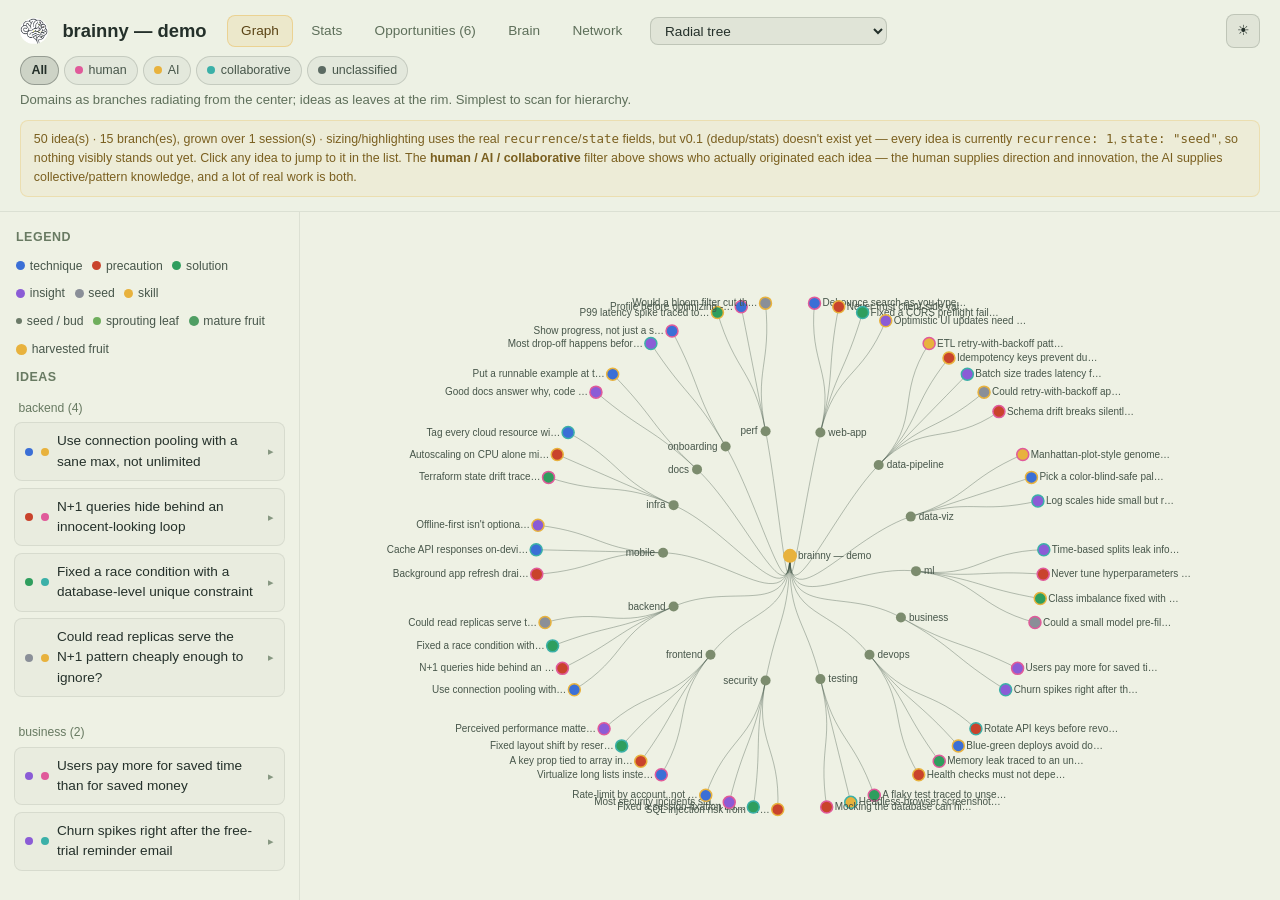
==== commit bd121a1f: "Add Network tab: the central brain + a small brain per connected project A 5th dashboard tab showing" ====
--- a/examples/demo/graph.html
+++ b/examples/demo/graph.html
@@ -123,8 +123,27 @@
 
   main { flex: 1; display: grid; grid-template-columns: 300px 1fr; min-height: 0; }
   main#stats-main, main#opportunities-main { display: block; overflow-y: auto; padding: 1.1rem 1.4rem 2rem; }
-  main#brain-main { display: block; overflow: hidden; padding: 0; position: relative; }
-  #graph-main[hidden], #stats-main[hidden], #opportunities-main[hidden], #brain-main[hidden] { display: none !important; }
+  main#brain-main, main#network-main { display: block; overflow: hidden; padding: 0; position: relative; }
+  #graph-main[hidden], #stats-main[hidden], #opportunities-main[hidden], #brain-main[hidden], #network-main[hidden] { display: none !important; }
+
+  /* ---- network tab: the central brain (this central folder, or just
+     this one project when there's nothing else synced into it yet) with
+     a small brain per connected project -- literally what's feeding it
+     ideas. Static, not animated (no probe, no loop) -- a map, not a
+     performance. ---- */
+  #network-main svg { display: block; width: 100%; height: 100%; }
+  .network-link { fill: none; }
+  .network-node { cursor: pointer; }
+  .network-node.dimmed { opacity: 0.35; }
+  .network-label { font-size: 12px; fill: var(--text-muted); pointer-events: none; text-anchor: middle; }
+  .network-count { font-size: 10px; fill: var(--text-fainter); pointer-events: none; text-anchor: middle; }
+  .network-hub-label { font-size: 13px; font-weight: 700; fill: var(--fg); pointer-events: none; text-anchor: middle; }
+  .network-caption {
+    position: absolute; top: 0; left: 0; right: 0; z-index: 2; padding: 0.8rem 1.1rem;
+    background: linear-gradient(180deg, rgba(var(--bg-rgb),0.85), rgba(var(--bg-rgb),0));
+    font-size: 0.78rem; color: var(--text-dimmer); pointer-events: none; max-width: 640px;
+  }
+  .network-caption strong { color: var(--fg); }
 
   /* ---- opportunities tab: AI-proposed combinations of ideas ---- */
   .opp-list { display: flex; flex-direction: column; gap: 0.9rem; max-width: 760px; margin: 0 auto; }
@@ -343,6 +362,7 @@
       <button type="button" class="tab-btn" data-tab="stats">Stats</button>
       <button type="button" class="tab-btn" data-tab="opportunities">Opportunities (6)</button>
       <button type="button" class="tab-btn" data-tab="brain">Brain</button>
+      <button type="button" class="tab-btn" data-tab="network">Network</button>
     </nav>
     <select id="view-select">
       <option value="radial">Radial tree</option>
@@ -370,6 +390,7 @@
 <main id="stats-main" hidden></main>
 <main id="opportunities-main" hidden></main>
 <main id="brain-main" hidden></main>
+<main id="network-main" hidden></main>
 <div id="tooltip"></div>
 <pre id="fallback" hidden>brainny - 50 idea(s): 11 insight, 12 precaution, 4 seed, 3 skill, 9 solution, 11 technique
 
@@ -1528,52 +1549,28 @@
     var g = svg.append('g').attr('transform', 'translate(' + cx + ',' + cy + ')');
 
     var rimG = g.append('g');
-    // per-domain lookups the branch-hopping probe (below) needs: where a
-    // branch's rim arc sits (angle to travel to, and the arc/color to
-    // light up when the probe arrives) and its baseline brightness (to
-    // restore to once the electric surge finishes).
-    var domainAngleMid = {};
-    var rimArcByDomain = {};
-    var domainBaseState = {};
-    // each domain's ambient "breathing" glow is a self-rescheduling
-    // transition chain (loop() below) -- when the probe's electric surge
-    // (further down) needs to briefly hijack an arc's styling with a
-    // flicker, it bumps this domain's token first, which makes any
-    // in-flight breathing loop for that domain see a stale token on its
-    // next iteration and quietly stop instead of fighting the flicker;
-    // the surge starts a fresh loop (new token) once it's done.
-    var domainBreathToken = {};
-    function startBreath(dom) {
-      var base = domainBaseState[dom];
-      var arcEl = rimArcByDomain[dom];
-      if (!base || !arcEl || base.brightness <= 0.25) return;
-      var myToken = ++domainBreathToken[dom];
-      (function loop() {
-        if (!alive || domainBreathToken[dom] !== myToken) return;
-        arcEl.transition().duration(1400 + Math.random() * 600).attr('opacity', 0.16 + base.brightness * 0.5)
-          .transition().duration(1400 + Math.random() * 600).attr('opacity', 0.16 + base.brightness * 0.84)
-          .on('end', loop);
-      })();
-    }
     domains.forEach(function (dom) {
       var domLeaves = leaves.filter(function (l) { return l.data.idea.domain === dom; });
       if (!domLeaves.length) return;
       var a0 = d3.min(domLeaves, function (l) { return l.x; }) - 0.01;
       var a1 = d3.max(domLeaves, function (l) { return l.x; }) + 0.01;
-      domainAngleMid[dom] = (a0 + a1) / 2;
       var arc = d3.arc().innerRadius(outerR + 14).outerRadius(outerR + 14).startAngle(a0).endAngle(a1);
       var avgEvidence = d3.mean(domLeaves, function (l) { return evidence(l.data.idea); });
       var brightness = Math.min(1, avgEvidence / 2.2);
       var color = domainColor(dom);
-      domainBaseState[dom] = { strokeWidth: 2 + brightness * 7, opacity: 0.16 + brightness * 0.84, brightness: brightness, color: color };
       var arcEl = rimG.append('path').attr('class', 'rim-arc').attr('d', arc())
         .attr('stroke', color)
         .attr('stroke-width', 2 + brightness * 7)
         .attr('opacity', 0.16 + brightness * 0.84)
         .style('filter', brightness > 0.25 ? 'drop-shadow(0 0 ' + (2 + brightness * 9) + 'px ' + color + ')' : 'none');
-      rimArcByDomain[dom] = arcEl;
-      domainBreathToken[dom] = 0;
-      startBreath(dom);
+      if (brightness > 0.25) {
+        (function loopBreath() {
+          if (!alive) return;
+          arcEl.transition().duration(1400 + Math.random() * 600).attr('opacity', 0.16 + brightness * 0.5)
+            .transition().duration(1400 + Math.random() * 600).attr('opacity', 0.16 + brightness * 0.84)
+            .on('end', loopBreath);
+        })();
+      }
     });
 
     var linkG = g.append('g');
@@ -1590,17 +1587,6 @@
       .attr('stroke', function (d) { return LINK_STYLE[linkType(d)].color(d); })
       .attr('stroke-width', function (d) { return LINK_STYLE[linkType(d)].width; })
       .attr('opacity', function (d) { return LINK_STYLE[linkType(d)].opacity; });
-    var linkPathNodes = linkPaths.nodes();
-
-    // which of `pairs` (by index) are the strictly-same-domain "local"
-    // links for each domain -- what the probe's electric surge (below)
-    // races sparks along and flashes when it arrives at that branch.
-    var domainLocalLinkIdx = {};
-    pairs.forEach(function (d, i) {
-      if (d[2] !== 'local') return;
-      var dom = d[0].data.idea.domain;
-      (domainLocalLinkIdx[dom] = domainLocalLinkIdx[dom] || []).push(i);
-    });
 
     var signalPathSel = linkG.selectAll('path.signal').data(signalPairs).join('path')
       .attr('class', 'bundle-link signal')
@@ -1686,6 +1672,8 @@
 
     // ---- scanning probe (old-tin-robot) + report ----
     var reportLines = document.getElementById('brain-report-lines');
+    var reportedThisLap = {};
+    var lapCount = 0;
     var MAX_LINES = 10;
 
     function addReportLine(html) {
@@ -1702,8 +1690,8 @@
       function (n) { return 'Signal in <b>' + escapeHtml(n.domain) + '</b>: ' + escapeHtml(n.title.toLowerCase()); },
     ];
 
+    var probeAngle = 0;
     var probeR = outerR + 30;
-    var CENTER_R = 26;
     var METAL = '#9aab97', METAL_DARK = '#5c6b63', LIGHT = '#ffe08c', LIGHT_BRIGHT = '#fff3d0';
 
     var TRAIL_LEN = 16;
@@ -1742,6 +1730,13 @@
       .attr('text-anchor', 'middle').attr('font-size', 10).attr('font-weight', 700)
       .attr('fill', LIGHT_BRIGHT).style('paint-order', 'stroke').style('stroke', '#070c0a').style('stroke-width', '3px')
       .attr('opacity', 0);
+
+    // Minimal angular distance, 0..PI -- NOT `Math.abs(a - b)` alone, which
+    // breaks across the 0/2*PI wrap point.
+    function angleDist(a, b) {
+      var raw = Math.abs(a - b) % (Math.PI * 2);
+      return raw > Math.PI ? Math.PI * 2 - raw : raw;
+    }
 
     function limbEnd(pivotY, angRad, len) { return [Math.sin(angRad) * len, pivotY + Math.cos(angRad) * len]; }
     function placeFoot(rectSel, end, angRad) {
@@ -1778,157 +1773,29 @@
     var readiness = {};
     data.nodes.forEach(function (n) { readiness[itemKey(n)] = Math.round(Math.min(1, evidence(n) / 4) * 100); });
 
-    function avgReadinessFor(dom) {
-      var domLeaves = leaves.filter(function (l) { return l.data.idea.domain === dom; });
-      if (!domLeaves.length) return 0;
-      var sum = 0;
-      domLeaves.forEach(function (l) { sum += readiness[itemKey(l.data.idea)] || 0; });
-      return Math.round(sum / domLeaves.length);
-    }
-
-    function reportBranchArrival(dom) {
-      var domLeaves = leaves.filter(function (l) { return l.data.idea.domain === dom; });
-      addReportLine('Arrived at <b>' + escapeHtml(dom) + '</b> \u2014 ' + domLeaves.length + ' idea(s), ' + avgReadinessFor(dom) + '% ready on average');
-      domLeaves.slice().sort(function () { return Math.random() - 0.5; }).slice(0, Math.min(2, domLeaves.length)).forEach(function (l) {
-        var tmpl = templates[Math.floor(Math.random() * templates.length)];
-        addReportLine(tmpl(l.data.idea));
-      });
-    }
-
-    // ---- electric surge: fired once, right as the probe arrives at a
-    // branch -- a rapid irregular flicker on that branch's own rim arc
-    // (a real jolt, not a smooth fade), its idea circles briefly lit at
-    // full brightness, and a handful of bright sparks racing along that
-    // branch's own local links for the rest of the dwell. Deliberately
-    // NOT built as a D3 transition chained onto the ambient "breathing"
-    // transition already running on that arc -- interrupting one
-    // transition to start another fires D3's 'interrupt' event instead
-    // of 'end', which would silently kill the breathing loop's self-
-    // rescheduling chain (see startBreath's `domainBreathToken` comment)
-    // the first time a surge ever touched it. Plain setTimeouts sidestep
-    // that entirely, at the cost of needing to cancel them explicitly on
-    // teardown (see `pendingTimers` in brainCleanup below).
-    var pendingTimers = [];
-    var activeSparks = null;
-    function electricSurge(dom, t) {
-      var arcEl = rimArcByDomain[dom];
-      var base = domainBaseState[dom];
-      if (arcEl && base) {
-        domainBreathToken[dom] = (domainBreathToken[dom] || 0) + 1; // stops any in-flight breathing loop for this arc
-        arcEl.interrupt();
-        var FLICKER_N = 5, FLICKER_STEP = 55;
-        for (var i = 0; i <= FLICKER_N; i++) {
-          (function (on) {
-            pendingTimers.push(setTimeout(function () {
-              if (!alive) return;
-              arcEl.attr('stroke', on ? '#fff3d0' : base.color)
-                .attr('stroke-width', on ? base.strokeWidth + 6 : base.strokeWidth)
-                .attr('opacity', on ? 1 : Math.max(0.5, base.opacity))
-                .style('filter', on ? 'drop-shadow(0 0 14px #fff3d0)' : (base.brightness > 0.25 ? 'drop-shadow(0 0 ' + (2 + base.brightness * 9) + 'px ' + base.color + ')' : 'none'));
-            }, i * FLICKER_STEP));
-          })(i % 2 === 0);
-        }
-        pendingTimers.push(setTimeout(function () {
-          if (!alive) return;
-          arcEl.attr('stroke', base.color).attr('stroke-width', base.strokeWidth).attr('opacity', base.opacity)
-            .style('filter', base.brightness > 0.25 ? 'drop-shadow(0 0 ' + (2 + base.brightness * 9) + 'px ' + base.color + ')' : 'none');
-          startBreath(dom);
-        }, (FLICKER_N + 1) * FLICKER_STEP + 250));
-      }
-
-      nodeSel.filter(function (l) { return l.data.idea.domain === dom; })
-        .transition().duration(200).attr('fill-opacity', 1)
-        .transition().delay(Math.max(0, PHASE_DURATION.dwell - 600)).duration(400).attr('fill-opacity', 0.55);
-
-      var idx = domainLocalLinkIdx[dom] || [];
-      var count = Math.min(5, idx.length);
-      if (count > 0) {
-        var chosen = [];
-        for (var k = 0; k < count; k++) chosen.push(idx[Math.floor(Math.random() * idx.length)]);
-        var els = chosen.map(function () {
-          return pulseLayer.append('circle').attr('r', 2.2).attr('fill', '#fff3d0')
-            .style('filter', 'drop-shadow(0 0 6px #fff3d0) drop-shadow(0 0 3px #bfe36b)');
-        });
-        activeSparks = { pathIdxs: chosen, els: els, startT: t };
-      }
-    }
-
-    // ---- branch-hopping probe: out to a branch, dwell (electric surge
-    // fires here), back to the brain, then out to the next branch --
-    // rather than the old continuous rim orbit. `phase` cycles
-    // out -> dwell -> in -> out; only the `in` (return) leg also swings
-    // the angle toward the next branch, so the outbound leg is a clean
-    // straight radial shot once it's re-aimed.
-    var PHASE_DURATION = { out: 850, dwell: 1500, in: 850 };
-    var branchOrder = domains.slice();
-    var branchIndex = 0;
-    var phase = 'out';
-    var phaseStart = null;
-    var fromAngle = domainAngleMid[branchOrder[0]] || 0;
-    var toAngle = fromAngle;
-    var cyclesCompleted = 0;
+    var stopUntilTs = -1;
+    var showingPct = false;
     var rafId = null;
-
-    function easeInOutCubic(p) { return p < 0.5 ? 4 * p * p * p : 1 - Math.pow(-2 * p + 2, 3) / 2; }
-
-    // shortest-path angle interpolation -- a plain lerp between e.g. 0.1
-    // and 6.1 rad would swing almost all the way around instead of the
-    // short way across the 0/2*PI seam.
-    function lerpAngleShort(a, b, frac) {
-      var diff = ((b - a + Math.PI * 3) % (Math.PI * 2)) - Math.PI;
-      return a + diff * frac;
-    }
 
     function tick(t) {
       if (!alive) return;
       if (!opened) {
-        if (phaseStart === null) phaseStart = t;
-        var dur = PHASE_DURATION[phase];
-        var p = Math.min(1, (t - phaseStart) / dur);
-        var eased = easeInOutCubic(p);
-        var currentDom = branchOrder[branchIndex];
-        var angle, r, running;
-
-        if (phase === 'out') {
-          angle = domainAngleMid[currentDom];
-          r = CENTER_R + (probeR - CENTER_R) * eased;
-          running = true;
-          if (p >= 1) {
-            phase = 'dwell'; phaseStart = t;
-            electricSurge(currentDom, t);
-            reportBranchArrival(currentDom);
-            pctLabel.text(avgReadinessFor(currentDom) + '% ready').transition().duration(150).attr('opacity', 1);
-          }
-        } else if (phase === 'dwell') {
-          angle = domainAngleMid[currentDom];
-          r = probeR;
-          running = false;
-          if (p >= 1) {
-            phase = 'in'; phaseStart = t;
-            pctLabel.transition().duration(250).attr('opacity', 0);
-            var nextDom = branchOrder[(branchIndex + 1) % branchOrder.length];
-            fromAngle = domainAngleMid[currentDom];
-            toAngle = domainAngleMid[nextDom];
-          }
-        } else { // 'in' -- back toward the brain, swinging toward the next branch
-          angle = lerpAngleShort(fromAngle, toAngle, eased);
-          r = probeR - (probeR - CENTER_R) * eased;
-          running = true;
-          if (p >= 1) {
-            branchIndex = (branchIndex + 1) % branchOrder.length;
-            if (branchIndex === 0) { cyclesCompleted++; summarizeCycle(); }
-            phase = 'out'; phaseStart = t;
-          }
+        var stopped = t < stopUntilTs;
+        if (!stopped) {
+          probeAngle += 0.004;
+          if (probeAngle > Math.PI * 2) { probeAngle -= Math.PI * 2; lapCount++; reportedThisLap = {}; summarizeLap(); }
+          if (showingPct) { showingPct = false; pctLabel.transition().duration(250).attr('opacity', 0); }
         }
-
-        var pp = leafXY({ x: angle, y: 1 }, r);
-        var facingDeg = angle * 180 / Math.PI;
-        var bounce = running ? poseRobot(t * 0.014) : poseIdle(t);
+        var pp = leafXY({ x: probeAngle, y: 1 }, probeR);
+        var facingDeg = probeAngle * 180 / Math.PI;
+        var bounce = stopped ? poseIdle(t) : poseRobot(t * 0.014);
         robot.attr('transform', 'translate(' + pp[0] + ',' + (pp[1] + bounce) + ') rotate(' + facingDeg + ')').attr('opacity', 1);
         pctLabel.attr('transform', 'translate(0,-32) rotate(' + (-facingDeg) + ')');
 
-        trailPts.unshift([pp[0], pp[1] + bounce]);
-        if (trailPts.length > TRAIL_LEN) trailPts.length = TRAIL_LEN;
+        if (!stopped) {
+          trailPts.unshift([pp[0], pp[1] + bounce]);
+          if (trailPts.length > TRAIL_LEN) trailPts.length = TRAIL_LEN;
+        }
         trailEls.forEach(function (el, i) {
           var pt = trailPts[i];
           if (!pt) { el.attr('opacity', 0); return; }
@@ -1936,22 +1803,23 @@
           el.attr('cx', pt[0]).attr('cy', pt[1]).attr('r', 3.2 * frac).attr('opacity', 0.5 * frac * frac);
         });
 
-        if (activeSparks) {
-          var sparkElapsed = t - activeSparks.startT;
-          if (sparkElapsed > PHASE_DURATION.dwell - 100) {
-            activeSparks.els.forEach(function (el) { el.remove(); });
-            activeSparks = null;
-          } else {
-            activeSparks.pathIdxs.forEach(function (pathIdx, i) {
-              var pathEl = linkPathNodes[pathIdx];
-              if (!pathEl) return;
-              var len = pathEl.getTotalLength();
-              if (!len) return;
-              var frac = ((sparkElapsed / 260) + i / activeSparks.pathIdxs.length) % 1;
-              var pos = pathEl.getPointAtLength(frac * len);
-              activeSparks.els[i].attr('cx', pos.x).attr('cy', pos.y).attr('opacity', 0.9);
-            });
-          }
+        if (!stopped) {
+          leaves.forEach(function (l) {
+            var near = angleDist(l.x, probeAngle) < 0.035;
+            var key = itemKey(l.data.idea);
+            if (!near || reportedThisLap[key]) return;
+            reportedThisLap[key] = true;
+            var tmpl = templates[Math.floor(Math.random() * templates.length)];
+            addReportLine(tmpl(l.data.idea));
+            d3.select(nodeSel.nodes()[leaves.indexOf(l)]).attr('fill-opacity', 1).transition().duration(1200).attr('fill-opacity', 0.55);
+
+            var pct = readiness[key];
+            if (pct > 0) {
+              stopUntilTs = t + 1100;
+              showingPct = true;
+              pctLabel.text(pct + '% ready').transition().duration(150).attr('opacity', 1);
+            }
+          });
         }
       } else {
         robot.attr('opacity', 0);
@@ -1961,11 +1829,11 @@
       rafId = requestAnimationFrame(tick);
     }
 
-    function summarizeCycle() {
+    function summarizeLap() {
       var byKindCount = {};
       data.nodes.forEach(function (n) { byKindCount[n.kind] = (byKindCount[n.kind] || 0) + 1; });
       var top = Object.keys(byKindCount).sort(function (a, b) { return byKindCount[b] - byKindCount[a]; })[0];
-      document.querySelector('#brain-report h3').textContent = 'Cycle ' + cyclesCompleted + ' complete \u2014 ' + data.nodes.length + ' ideas \u00b7 ' + domains.length + ' domains \u00b7 mostly ' + top;
+      document.querySelector('#brain-report h3').textContent = 'Lap ' + lapCount + ' complete \u2014 ' + data.nodes.length + ' ideas \u00b7 ' + domains.length + ' domains \u00b7 mostly ' + top;
     }
 
     var oppCycleIndex = 0;
@@ -2045,8 +1913,106 @@
       clearTimeout(revealStartTimer);
       if (revealIntervalId !== null) clearInterval(revealIntervalId);
       clearTimeout(constellationHideTimer);
-      pendingTimers.forEach(clearTimeout);
     };
+  }
+
+  // ---- network tab: the central brain (this central folder's merged
+  // view, or just this one project when nothing else is synced into it
+  // yet) with a small brain per connected project -- literally what's
+  // feeding it ideas, per the user's own framing. Deliberately static
+  // (no probe, no requestAnimationFrame loop) -- a map to click around
+  // in, not another performance; nothing here needs the teardown
+  // machinery the Brain tab needs. Clicking a project sets the same
+  // `activeProject` filter the dropdown does (and vice versa -- the
+  // dropdown and this view always agree on the current filter);
+  // clicking the hub clears it.
+  function renderNetworkView() {
+    var mount = document.getElementById('network-main');
+    mount.innerHTML = '';
+
+    if (!DATA.nodes.length) {
+      mount.innerHTML = '<p class="empty-note" style="padding:2rem">No ideas captured yet \u2014 nothing connected to the central brain yet.</p>';
+      return;
+    }
+
+    var data = filteredData();
+    var byProject = {};
+    data.nodes.forEach(function (n) { var p = n.project || 'unknown'; byProject[p] = (byProject[p] || 0) + 1; });
+    var projects = (DATA.projects && DATA.projects.length) ? DATA.projects.slice() : Object.keys(byProject).sort();
+
+    var soloNote = projects.length <= 1
+      ? ' Only one project is synced here so far \u2014 run <code>brainny sync</code> from another project (pointed at the same central folder) to see it join.'
+      : '';
+    mount.innerHTML =
+      '<div class="network-caption"><strong>Network</strong> \u2014 the central brain, and every project connected to it. ' +
+      'Click a project to filter the whole dashboard to it; click the center to clear the filter.' + soloNote + '</div>' +
+      '<svg id="network-viz"></svg>';
+
+    var width = mount.clientWidth || 800;
+    var height = mount.clientHeight || 600;
+    var cx = width / 2, cy = height / 2;
+    var ringR = Math.max(90, Math.min(width, height) / 2 - 100);
+    var hubR = 34;
+    var iconHref = document.getElementById('brand-icon').getAttribute('src');
+    var maxCount = Math.max(1, projects.reduce(function (m, p) { return Math.max(m, byProject[p] || 0); }, 0));
+
+    var nodesData = projects.map(function (p, i) {
+      var angle = projects.length === 1 ? -Math.PI / 2 : (i / projects.length) * Math.PI * 2 - Math.PI / 2;
+      var count = byProject[p] || 0;
+      return {
+        project: p, count: count, r: 14 + (count / maxCount) * 22,
+        x: Math.cos(angle) * ringR, y: Math.sin(angle) * ringR,
+      };
+    });
+
+    var svg = d3.select('#network-viz').attr('viewBox', [0, 0, width, height]).attr('width', '100%').attr('height', '100%');
+    var g = svg.append('g').attr('transform', 'translate(' + cx + ',' + cy + ')');
+
+    g.append('g').selectAll('path').data(nodesData).join('path')
+      .attr('class', 'network-link')
+      .attr('d', function (d) { return 'M0,0 Q' + (d.x * 0.5) + ',' + (d.y * 0.5) + ' ' + d.x + ',' + d.y; })
+      .attr('stroke', function (d) { return d.count > 0 ? '#e8b23d' : 'rgba(var(--overlay-rgb),0.3)'; })
+      .attr('stroke-width', function (d) { return d.count > 0 ? 1.2 + (d.count / maxCount) * 2.6 : 1; })
+      .attr('opacity', function (d) {
+        if (activeProject !== 'all' && activeProject !== d.project) return 0.12;
+        return d.count > 0 ? 0.65 : 0.3;
+      });
+
+    var hub = g.append('g').attr('class', 'network-node')
+      .on('click', function () { setActiveProject('all'); })
+      .on('mouseenter', function (event) { showTooltip(event, '<div class="tt-title">central brain</div><div class="tt-meta">' + DATA.nodes.length + ' idea(s) \u00b7 ' + projects.length + ' project(s) \u00b7 click to clear the project filter</div>'); })
+      .on('mousemove', function (event) { showTooltip(event, '<div class="tt-title">central brain</div><div class="tt-meta">' + DATA.nodes.length + ' idea(s) \u00b7 ' + projects.length + ' project(s) \u00b7 click to clear the project filter</div>'); })
+      .on('mouseleave', hideTooltip);
+    hub.append('circle').attr('r', hubR + 6).attr('fill', 'rgba(232,178,61,0.12)');
+    hub.append('circle').attr('r', hubR).attr('fill', '#111a14')
+      .attr('stroke', activeProject === 'all' ? '#e8b23d' : 'rgba(232,178,61,0.5)')
+      .attr('stroke-width', activeProject === 'all' ? 2.6 : 1.6);
+    hub.append('image').attr('href', iconHref)
+      .attr('x', -hubR * 0.62).attr('y', -hubR * 0.62).attr('width', hubR * 1.24).attr('height', hubR * 1.24);
+    hub.append('text').attr('class', 'network-hub-label').attr('y', hubR + 20).text('central brain');
+    hub.append('text').attr('class', 'network-count').attr('y', hubR + 34)
+      .text(DATA.nodes.length + ' idea(s) \u00b7 ' + projects.length + ' project(s)');
+
+    g.append('g').selectAll('g').data(nodesData).join('g')
+      .attr('class', function (d) { return 'network-node' + (activeProject !== 'all' && activeProject !== d.project ? ' dimmed' : ''); })
+      .attr('transform', function (d) { return 'translate(' + d.x + ',' + d.y + ')'; })
+      .on('click', function (event, d) { setActiveProject(activeProject === d.project ? 'all' : d.project); })
+      .on('mouseenter', function (event, d) { showTooltip(event, '<div class="tt-title">' + escapeHtml(d.project) + '</div><div class="tt-meta">' + d.count + ' idea(s) currently shown \u00b7 click to filter</div>'); })
+      .on('mousemove', function (event, d) { showTooltip(event, '<div class="tt-title">' + escapeHtml(d.project) + '</div><div class="tt-meta">' + d.count + ' idea(s) currently shown \u00b7 click to filter</div>'); })
+      .on('mouseleave', hideTooltip)
+      .call(function (sel) {
+        sel.append('circle').attr('r', function (d) { return d.r + 5; }).attr('fill', 'rgba(59,111,214,0.1)');
+        sel.append('circle').attr('r', function (d) { return d.r; }).attr('fill', '#111a14')
+          .attr('stroke', function (d) { return activeProject === d.project ? '#e8b23d' : 'rgba(59,111,214,0.55)'; })
+          .attr('stroke-width', function (d) { return activeProject === d.project ? 2.4 : 1.4; });
+        sel.append('image').attr('href', iconHref)
+          .attr('x', function (d) { return -d.r * 0.62; }).attr('y', function (d) { return -d.r * 0.62; })
+          .attr('width', function (d) { return d.r * 1.24; }).attr('height', function (d) { return d.r * 1.24; });
+        sel.append('text').attr('class', 'network-label').attr('y', function (d) { return d.r + 16; })
+          .text(function (d) { return d.project.length > 22 ? d.project.slice(0, 20) + '\u2026' : d.project; });
+        sel.append('text').attr('class', 'network-count').attr('y', function (d) { return d.r + 30; })
+          .text(function (d) { return d.count + ' idea(s)'; });
+      });
   }
 
   // ---- dropdown + tab wiring ----
@@ -2085,6 +2051,7 @@
     document.getElementById('stats-main').hidden = name !== 'stats';
     document.getElementById('opportunities-main').hidden = name !== 'opportunities';
     document.getElementById('brain-main').hidden = name !== 'brain';
+    document.getElementById('network-main').hidden = name !== 'network';
     select.style.display = name === 'graph' ? '' : 'none';
     descEl.hidden = name !== 'graph';
     if (name === 'stats') {
@@ -2093,6 +2060,8 @@
       renderOpportunitiesView();
     } else if (name === 'brain') {
       renderBrainView();
+    } else if (name === 'network') {
+      renderNetworkView();
     } else if (!currentCleanup && filteredData().nodes.length) {
       switchView(select.value);
     }
@@ -2126,6 +2095,7 @@
     if (activeTab === 'stats') renderStatsView();
     else if (activeTab === 'opportunities') renderOpportunitiesView();
     else if (activeTab === 'brain') renderBrainView();
+    else if (activeTab === 'network') renderNetworkView();
     else switchView(select.value);
   }
 
@@ -2139,13 +2109,18 @@
   });
   applyOriginFilterUI();
 
+  // shared by the project <select> (when this is a merged multi-project
+  // view) and the Network tab's clickable nodes -- both just need to
+  // agree on `activeProject` and stay in sync with each other.
   var projectSelect = document.getElementById('project-filter');
+  function setActiveProject(project) {
+    activeProject = project;
+    if (projectSelect) projectSelect.value = project;
+    refreshItemList();
+    refreshActiveTab();
+  }
   if (projectSelect) {
-    projectSelect.addEventListener('change', function () {
-      activeProject = projectSelect.value;
-      refreshItemList();
-      refreshActiveTab();
-    });
+    projectSelect.addEventListener('change', function () { setActiveProject(projectSelect.value); });
   }
 
   switchView(select.value);
@@ -2154,6 +2129,7 @@
     if (activeTab === 'graph') switchView(select.value);
     else if (activeTab === 'stats') renderStatsView();
     else if (activeTab === 'brain') renderBrainView();
+    else if (activeTab === 'network') renderNetworkView();
   });
 
   // ---- day/night theme toggle: localStorage persists an explicit choice;
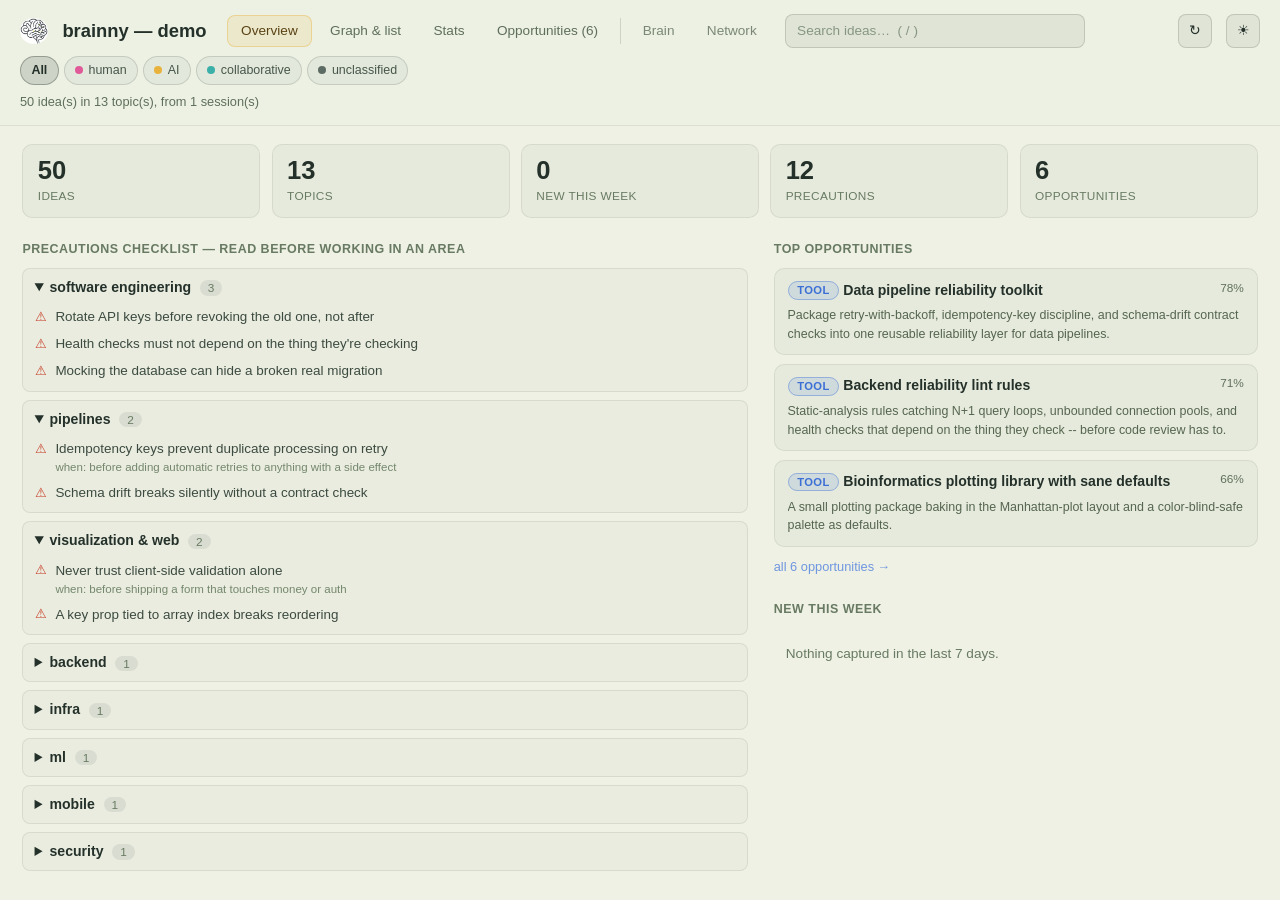
==== commit 41d959e8: "Dashboard revision: Overview landing page, search, topic grouping, readable graph" ====
--- a/examples/demo/graph.html
+++ b/examples/demo/graph.html
@@ -33,6 +33,14 @@
     --code-bg: rgba(0,0,0,0.28);
     --active-tab-fg: #f0e2bb;
     --graph-link: rgba(190,205,180,0.28);
+    /* "screen" blend mode brightens toward white -- exactly the "glowing
+       lines on near-black" look the Brain tab's bundled mesh wants in
+       dark theme, but on a light background it washes every link out to
+       nearly nothing (screen(anything, near-white) ~= near-white). Light
+       theme swaps to "multiply" instead, which darkens toward the color
+       the same way screen brightens -- the equivalent glow, inverted for
+       a light backdrop. */
+    --brain-link-blend: screen;
   }
   :root[data-theme="light"] {
     --bg: #eef1e4;
@@ -50,6 +58,7 @@
     --code-bg: rgba(20,32,24,0.06);
     --active-tab-fg: #5a4315;
     --graph-link: rgba(60,80,64,0.35);
+    --brain-link-blend: multiply;
   }
 
   * { box-sizing: border-box; }
@@ -64,27 +73,72 @@
   #brand-icon { width: 28px; height: 28px; object-fit: contain; flex: none; }
   header h1 { margin: 0; font-size: 1.15rem; }
   header p { margin: 0.35rem 0 0; color: var(--text-dimmer); font-size: 0.82rem; }
-  #view-select {
+  #search {
+    flex: 1 1 180px; max-width: 300px; min-width: 140px;
+    background: rgba(var(--overlay-rgb),0.06); border: 1px solid rgba(var(--overlay-rgb),0.16); color: var(--fg);
+    padding: 0.35rem 0.7rem; border-radius: 8px; font: inherit; font-size: 0.85rem;
+  }
+  #search:focus { outline: none; border-color: rgba(232,178,61,0.6); background: rgba(var(--overlay-rgb),0.09); }
+  #search::placeholder { color: var(--text-faintest); }
+  #summary-line { margin: 0.45rem 0 0; color: var(--text-dimmer); font-size: 0.8rem; }
+  .tab-sep { width: 1px; align-self: stretch; background: rgba(var(--overlay-rgb),0.14); margin: 0.2rem 0.2rem; }
+  .tab-secondary { font-size: 0.78rem; opacity: 0.8; }
+  .rim-label { font-size: 12px; font-weight: 600; pointer-events: none; }
+  .hull-label { font-size: 17px; font-weight: 600; text-anchor: middle; paint-order: stroke; stroke-width: 3px; pointer-events: none; }
+
+  /* ---- overview tab ---- */
+  main#overview-main { display: block; overflow-y: auto; padding: 1.1rem 1.4rem 2rem; }
+  #overview-main[hidden] { display: none !important; }
+  .overview-grid { display: grid; grid-template-columns: minmax(320px, 1.5fr) minmax(280px, 1fr); gap: 1.6rem; align-items: start; }
+  .check-topic { border: 1px solid rgba(var(--overlay-rgb),0.08); border-radius: 8px; margin-bottom: 0.5rem; background: rgba(var(--overlay-rgb),0.02); }
+  .check-topic summary { cursor: pointer; padding: 0.5rem 0.7rem; font-weight: 600; font-size: 0.88rem; color: var(--fg); }
+  .check-count { font-weight: 400; font-size: 0.74rem; color: var(--text-faint); background: rgba(var(--overlay-rgb),0.07); border-radius: 999px; padding: 0.05rem 0.5rem; margin-left: 0.3rem; }
+  .check-list { list-style: none; margin: 0; padding: 0 0.7rem 0.6rem 0.7rem; display: flex; flex-direction: column; gap: 0.35rem; }
+  .check-list li { padding-left: 1.3rem; position: relative; }
+  .check-list li::before { content: '\26A0'; position: absolute; left: 0; top: 0.05rem; color: #c9432c; font-size: 0.8rem; }
+  .check-title { background: none; border: none; padding: 0; font: inherit; font-size: 0.84rem; color: var(--text); text-align: left; cursor: pointer; }
+  .check-title:hover { color: var(--fg); text-decoration: underline; }
+  .check-trigger { font-size: 0.72rem; color: var(--text-fainter); }
+  .ov-opp {
+    display: block; width: 100%; text-align: left; font: inherit; cursor: pointer; color: var(--fg);
+    background: rgba(var(--overlay-rgb),0.03); border: 1px solid rgba(var(--overlay-rgb),0.08);
+    border-radius: 10px; padding: 0.65rem 0.8rem; margin-bottom: 0.55rem;
+  }
+  .ov-opp:hover { background: rgba(var(--overlay-rgb),0.06); }
+  .ov-opp-title { font-weight: 600; font-size: 0.88rem; }
+  .ov-opp-pct { float: right; font-size: 0.74rem; color: var(--text-dimmer); }
+  .ov-opp-sum {
+    display: -webkit-box; -webkit-line-clamp: 2; -webkit-box-orient: vertical; overflow: hidden;
+    margin-top: 0.35rem; font-size: 0.78rem; color: var(--text-dim);
+  }
+  .ov-more { background: none; border: none; color: #6f96e0; font: inherit; font-size: 0.8rem; cursor: pointer; padding: 0.1rem 0; }
+
+  #view-select, #cluster-select {
     background: rgba(var(--overlay-rgb),0.06); border: 1px solid rgba(var(--overlay-rgb),0.16); color: var(--fg);
     padding: 0.3rem 0.6rem; border-radius: 8px; font: inherit; font-size: 0.85rem; cursor: pointer;
   }
-  #view-select:hover { background: rgba(var(--overlay-rgb),0.1); }
+  #view-select:hover, #cluster-select:hover { background: rgba(var(--overlay-rgb),0.1); }
   /* the dropdown's open popup is native-rendered by the OS, outside CSS
      theme control -- force it light-with-dark-text always, a universal
      fallback that stays readable regardless of the page's own theme */
-  #view-select option { color: #111; background: #fff; }
+  #view-select option, #cluster-select option { color: #111; background: #fff; }
   .note {
     margin: 0.6rem 0 0; padding: 0.6rem 0.8rem; border-radius: 8px;
     background: rgba(232,178,61,0.08); border: 1px solid rgba(232,178,61,0.25);
     font-size: 0.78rem; color: var(--note-fg);
   }
 
-  #theme-toggle {
-    margin-left: auto; background: rgba(var(--overlay-rgb),0.06); border: 1px solid rgba(var(--overlay-rgb),0.16);
+  #live-toggle, #theme-toggle {
+    background: rgba(var(--overlay-rgb),0.06); border: 1px solid rgba(var(--overlay-rgb),0.16);
     color: var(--fg); font: inherit; font-size: 0.9rem; width: 2.1rem; height: 2.1rem; border-radius: 8px;
     cursor: pointer; display: inline-flex; align-items: center; justify-content: center; flex: none;
   }
-  #theme-toggle:hover { background: rgba(var(--overlay-rgb),0.1); }
+  #live-toggle { margin-left: auto; }
+  #live-toggle:hover, #theme-toggle:hover { background: rgba(var(--overlay-rgb),0.1); }
+  /* on while auto-refresh is enabled -- a spinning glyph would misread as
+     "loading"/stuck, so this is a steady gold highlight instead, same
+     active-state color language as .tab-btn.active elsewhere */
+  #live-toggle.active { background: rgba(232,178,61,0.16); border-color: rgba(232,178,61,0.45); color: var(--active-tab-fg); }
 
   #tab-bar { display: flex; gap: 0.3rem; margin-left: 0.4rem; }
   .tab-btn {
@@ -301,7 +355,7 @@
      examples/viz-prototypes/12-neural-bundle.html -- see renderBrainView()
      in the JS below for the full port notes. ---- */
   #brain-main svg { display: block; width: 100%; height: 100%; }
-  .bundle-link { fill: none; mix-blend-mode: screen; }
+  .bundle-link { fill: none; mix-blend-mode: var(--brain-link-blend); }
   .rim-arc { fill: none; stroke-width: 5; opacity: 0.85; }
   .brain-leaf { cursor: pointer; }
   .brain-leaf-label { font-size: 9px; fill: var(--fg); opacity: 0.85; pointer-events: none; }
@@ -334,6 +388,28 @@
   #brain-constellation .opp-kind { font-size: 0.66rem; text-transform: uppercase; letter-spacing: 0.05em; color: #e8b23d; }
   #brain-constellation .opp-title { font-size: 0.96rem; font-weight: 700; color: #fff3d0; margin: 0.15rem 0; }
   #brain-constellation .opp-conf { font-size: 0.74rem; color: #9aab97; }
+  /* ---- narrow screens: one column, scrollable tab strip, graph above
+     the list instead of beside it ---- */
+  @media (max-width: 900px) {
+    .overview-grid { grid-template-columns: 1fr; }
+  }
+  @media (max-width: 700px) {
+    header { padding: 0.7rem 1rem; }
+    header .row { gap: 0.5rem; }
+    #tab-bar { order: 10; flex: 1 0 100%; margin-left: 0; overflow-x: auto; flex-wrap: nowrap; scrollbar-width: none; }
+    #tab-bar::-webkit-scrollbar { display: none; }
+    .tab-btn { white-space: nowrap; flex: none; }
+    #search { order: 11; flex: 1 0 100%; max-width: none; }
+    #view-select, #cluster-select { order: 12; flex: 1 1 45%; min-width: 0; }
+    #live-toggle { margin-left: auto; }
+    #project-filter-row { margin-left: 0; }
+    main { grid-template-columns: 1fr; grid-template-rows: 55vh auto; overflow-y: auto; }
+    #viz { order: -1; border-bottom: 1px solid rgba(var(--overlay-rgb),0.08); }
+    #panel { border-right: none; overflow: visible; }
+    main#overview-main, main#stats-main, main#opportunities-main { padding: 1rem; }
+    .stat-cards { grid-template-columns: repeat(2, 1fr); }
+    .domain-table th:nth-child(4), .domain-table td:nth-child(4) { display: none; }
+  }
   #brain-hint { position: absolute; bottom: 1rem; right: 1.2rem; z-index: 2; font-size: 0.72rem; color: var(--text-faintest); text-align: right; pointer-events: none; }
 </style>
 <script>
@@ -358,30 +434,41 @@
     <img id="brand-icon" src="[data-uri]" alt="">
     <h1>brainny — demo</h1>
     <nav id="tab-bar">
-      <button type="button" class="tab-btn active" data-tab="graph">Graph</button>
+      <button type="button" class="tab-btn active" data-tab="overview">Overview</button>
+      <button type="button" class="tab-btn" data-tab="graph">Graph &amp; list</button>
       <button type="button" class="tab-btn" data-tab="stats">Stats</button>
       <button type="button" class="tab-btn" data-tab="opportunities">Opportunities (6)</button>
-      <button type="button" class="tab-btn" data-tab="brain">Brain</button>
-      <button type="button" class="tab-btn" data-tab="network">Network</button>
+      <span class="tab-sep" aria-hidden="true"></span>
+      <button type="button" class="tab-btn tab-secondary" data-tab="brain" title="Animated view of how ideas connect">Brain</button>
+      <button type="button" class="tab-btn tab-secondary" data-tab="network" title="Which projects feed the central brain">Network</button>
     </nav>
+    <input id="search" type="search" placeholder="Search ideas…  ( / )" aria-label="Search ideas" autocomplete="off">
     <select id="view-select">
       <option value="radial">Radial tree</option>
-      <option value="force">Force network with cluster halos</option>
+      <option value="force">Force network</option>
     </select>
+    <select id="cluster-select" title="Group ideas by this field, in both the graph above and the list below">
+      <option value="topic">Group by topic</option>
+      <option value="domain">Group by exact domain</option>
+      <option value="kind">Group by kind</option>
+      <option value="tags">Group by primary tag</option>
+    </select>
+    <button type="button" id="live-toggle" title="Auto-refresh this page every 20s (this file is rewritten on every capture/attach/propose/sync elsewhere)" aria-label="Toggle live auto-refresh">&#8635;</button>
     <button type="button" id="theme-toggle" title="Toggle day/night theme" aria-label="Toggle day/night theme">&#9789;</button>
   </div>
   <div class="row" style="margin-top:0.5rem">
     <nav id="origin-filter"><button type="button" class="origin-btn active" data-origin="all">All</button><button type="button" class="origin-btn" data-origin="human" data-color="#e05a9a"><span class="dot" style="background:#e05a9a"></span>human</button><button type="button" class="origin-btn" data-origin="ai" data-color="#e8b23d"><span class="dot" style="background:#e8b23d"></span>AI</button><button type="button" class="origin-btn" data-origin="collaborative" data-color="#3bb0a8"><span class="dot" style="background:#3bb0a8"></span>collaborative</button><button type="button" class="origin-btn" data-origin="unclassified" data-color="#5c6b63"><span class="dot" style="background:#5c6b63"></span>unclassified</button></nav>
     
   </div>
+  <p id="summary-line">50 idea(s) in 13 topic(s), from 1 session(s)</p>
   <p id="view-desc"></p>
-  <p class="note">50 idea(s) · 15 branch(es), grown over 1 session(s) · sizing/highlighting uses the real <code>recurrence</code>/<code>state</code> fields, but v0.1 (dedup/stats) doesn't exist yet — every idea is currently <code>recurrence: 1</code>, <code>state: "seed"</code>, so nothing visibly stands out yet. Click any idea to jump to it in the list. The <strong>human / AI / collaborative</strong> filter above shows who actually originated each idea — the human supplies direction and innovation, the AI supplies collective/pattern knowledge, and a lot of real work is both.</p>
 </header>
-<main id="graph-main">
+<main id="overview-main"></main>
+<main id="graph-main" hidden>
   <div id="panel">
     <h2>legend</h2>
     <div class="legend-row"><span class="legend-item"><span class="dot" style="background:#3b6fd6"></span>technique</span><span class="legend-item"><span class="dot" style="background:#c9432c"></span>precaution</span><span class="legend-item"><span class="dot" style="background:#2f9e5e"></span>solution</span><span class="legend-item"><span class="dot" style="background:#8b5cd6"></span>insight</span><span class="legend-item"><span class="dot" style="background:#8a8f98"></span>seed</span><span class="legend-item"><span class="dot" style="background:#e8b23d"></span>skill</span></div>
-    <div class="legend-row"><span class="legend-item"><span class="dot state-dot state-seed"></span>seed / bud</span><span class="legend-item"><span class="dot state-dot state-sprouting"></span>sprouting leaf</span><span class="legend-item"><span class="dot state-dot state-mature"></span>mature fruit</span><span class="legend-item"><span class="dot state-dot state-harvested"></span>harvested fruit</span></div>
+    
     <h2>ideas</h2>
     <div id="item-list-mount"></div>
   </div>
@@ -474,7 +561,7 @@
   [!] (seed) Never trust client-side validation alone - idea_0002 [security] &lt;ai&gt;
   [I] (seed) Optimistic UI updates need a rollback path - idea_0004 [ux] &lt;ai&gt;
 </pre>
-<script id="brainny-data" type="application/json">{"title": "brainny — demo", "nodes": [{"id": "idea_0001", "kind": "technique", "title": "Debounce search-as-you-type inputs at ~300ms", "summary": "Wait for a short pause in keystrokes before firing the search request.", "detail": null, "snippet": null, "domain": "web-app", "tags": ["ux"], "trigger": null, "state": "seed", "origin": "human", "recurrence": 1, "lastTouched": "2026-09-10T22:24:23+00:00", "session": "example-build", "sessionTs": "2026-09-10T22:24:23+00:00", "project": "brainny-demo", "attachments": []}, {"id": "idea_0002", "kind": "precaution", "title": "Never trust client-side validation alone", "summary": "Client-side checks are a UX convenience, not a security boundary.", "detail": null, "snippet": null, "domain": "web-app", "tags": ["security"], "trigger": "before shipping a form that touches money or auth", "state": "seed", "origin": "ai", "recurrence": 1, "lastTouched": "2026-09-10T22:24:23+00:00", "session": "example-build", "sessionTs": "2026-09-10T22:24:23+00:00", "project": "brainny-demo", "attachments": []}, {"id": "idea_0003", "kind": "solution", "title": "Fixed a CORS preflight failure with an explicit OPTIONS handler", "summary": "The route only handled GET/POST; preflight needs its own handler.", "detail": null, "snippet": null, "domain": "web-app", "tags": ["cors"], "trigger": null, "state": "seed", "origin": "collaborative", "recurrence": 1, "lastTouched": "2026-09-10T22:24:23+00:00", "session": "example-build", "sessionTs": "2026-09-10T22:24:23+00:00", "project": "brainny-demo", "attachments": []}, {"id": "idea_0004", "kind": "insight", "title": "Optimistic UI updates need a rollback path", "summary": "Showing success before the server confirms is fine, until the request fails and nothing reverts it.", "detail": null, "snippet": null, "domain": "web-app", "tags": ["ux"], "trigger": null, "state": "seed", "origin": "ai", "recurrence": 1, "lastTouched": "2026-09-10T22:24:23+00:00", "session": "example-build", "sessionTs": "2026-09-10T22:24:23+00:00", "project": "brainny-demo", "attachments": []}, {"id": "idea_0005", "kind": "skill", "title": "ETL retry-with-backoff pattern", "summary": "Wrap each pipeline stage in exponential backoff with jitter.", "detail": null, "snippet": "def with_backoff(fn, max_tries=5, base=0.5):\n    for attempt in range(max_tries):\n        try:\n            return fn()\n        except TransientError:\n            time.sleep(base * (2 ** attempt) + random.uniform(0, 0.3))\n    raise", "domain": "data-pipeline", "tags": ["etl"], "trigger": null, "state": "seed", "origin": "human", "recurrence": 1, "lastTouched": "2026-09-10T22:24:36+00:00", "session": "example-build", "sessionTs": "2026-09-10T22:24:23+00:00", "project": "brainny-demo", "attachments": [{"type": "code", "filename": "backoff.py", "description": "retry-with-backoff implementation"}]}, {"id": "idea_0006", "kind": "precaution", "title": "Idempotency keys prevent duplicate processing on retry", "summary": "Generate one key per logical operation, not per HTTP call.", "detail": null, "snippet": null, "domain": "data-pipeline", "tags": ["idempotency"], "trigger": "before adding automatic retries to anything with a side effect", "state": "seed", "origin": "ai", "recurrence": 1, "lastTouched": "2026-09-10T22:24:23+00:00", "session": "example-build", "sessionTs": "2026-09-10T22:24:23+00:00", "project": "brainny-demo", "attachments": []}, {"id": "idea_0007", "kind": "insight", "title": "Batch size trades latency for throughput, not for free", "summary": "Bigger batches improve throughput but delay the first result.", "detail": null, "snippet": null, "domain": "data-pipeline", "tags": ["batching"], "trigger": null, "state": "seed", "origin": "collaborative", "recurrence": 1, "lastTouched": "2026-09-10T22:24:23+00:00", "session": "example-build", "sessionTs": "2026-09-10T22:24:23+00:00", "project": "brainny-demo", "attachments": []}, {"id": "idea_0008", "kind": "seed", "title": "Could retry-with-backoff apply to LLM API calls?", "summary": "Rate limits and transient 5xxs look like the ETL retry problem.", "detail": null, "snippet": null, "domain": "data-pipeline", "tags": ["llm"], "trigger": null, "state": "seed", "origin": "ai", "recurrence": 1, "lastTouched": "2026-09-10T22:24:23+00:00", "session": "example-build", "sessionTs": "2026-09-10T22:24:23+00:00", "project": "brainny-demo", "attachments": []}, {"id": "idea_0009", "kind": "precaution", "title": "Schema drift breaks silently without a contract check", "summary": "A producer changing a field type doesn't fail loudly downstream -- it just corrupts quietly.", "detail": null, "snippet": null, "domain": "data-pipeline", "tags": ["schema"], "trigger": null, "state": "seed", "origin": "human", "recurrence": 1, "lastTouched": "2026-09-10T22:24:23+00:00", "session": "example-build", "sessionTs": "2026-09-10T22:24:23+00:00", "project": "brainny-demo", "attachments": []}, {"id": "idea_0010", "kind": "skill", "title": "Manhattan-plot-style genome browser plot", "summary": "Chromosomes on x by cumulative position, -log10(p) on y, alternating colors, significance line.", "detail": null, "snippet": "ax.scatter(df.pos_cum, -np.log10(df.p), c=df.chrom % 2, s=4)\nax.axhline(-np.log10(5e-8), color=\"red\", ls=\"--\")", "domain": "data-viz", "tags": ["plotting"], "trigger": null, "state": "seed", "origin": "human", "recurrence": 1, "lastTouched": "2026-09-10T22:24:37+00:00", "session": "example-build", "sessionTs": "2026-09-10T22:24:23+00:00", "project": "brainny-demo", "attachments": [{"type": "table", "filename": "manhattan_columns.csv", "description": "required input column format"}, {"type": "plot", "filename": "manhattan_example.png", "description": "example output"}]}, {"id": "idea_0011", "kind": "technique", "title": "Pick a color-blind-safe palette by default", "summary": "Use a palette validated for deuteranopia/protanopia as the default.", "detail": null, "snippet": null, "domain": "data-viz", "tags": ["accessibility"], "trigger": null, "state": "seed", "origin": "ai", "recurrence": 1, "lastTouched": "2026-09-10T22:24:23+00:00", "session": "example-build", "sessionTs": "2026-09-10T22:24:23+00:00", "project": "brainny-demo", "attachments": []}, {"id": "idea_0012", "kind": "insight", "title": "Log scales hide small but real differences near zero", "summary": "A log-scale axis compresses exactly the range where small absolute changes matter most.", "detail": null, "snippet": null, "domain": "data-viz", "tags": ["charts"], "trigger": null, "state": "seed", "origin": "collaborative", "recurrence": 1, "lastTouched": "2026-09-10T22:24:23+00:00", "session": "example-build", "sessionTs": "2026-09-10T22:24:23+00:00", "project": "brainny-demo", "attachments": []}, {"id": "idea_0013", "kind": "insight", "title": "Time-based splits leak information random splits hide", "summary": "A random split can let future information leak backward into training.", "detail": null, "snippet": null, "domain": "ml", "tags": ["leakage"], "trigger": null, "state": "seed", "origin": "collaborative", "recurrence": 1, "lastTouched": "2026-09-10T22:24:23+00:00", "session": "example-build", "sessionTs": "2026-09-10T22:24:23+00:00", "project": "brainny-demo", "attachments": []}, {"id": "idea_0014", "kind": "precaution", "title": "Never tune hyperparameters against the test set", "summary": "Repeatedly checking test performance turns it into a second validation set.", "detail": null, "snippet": null, "domain": "ml", "tags": ["overfitting"], "trigger": "before finalizing any model for a report or deployment", "state": "seed", "origin": "human", "recurrence": 1, "lastTouched": "2026-09-10T22:24:23+00:00", "session": "example-build", "sessionTs": "2026-09-10T22:24:23+00:00", "project": "brainny-demo", "attachments": []}, {"id": "idea_0015", "kind": "solution", "title": "Class imbalance fixed with focal loss, not just resampling", "summary": "Resampling alone kept overfitting the minority class; focal loss down-weighted easy majority examples instead.", "detail": null, "snippet": null, "domain": "ml", "tags": ["imbalance"], "trigger": null, "state": "seed", "origin": "ai", "recurrence": 1, "lastTouched": "2026-09-10T22:24:23+00:00", "session": "example-build", "sessionTs": "2026-09-10T22:24:23+00:00", "project": "brainny-demo", "attachments": []}, {"id": "idea_0016", "kind": "seed", "title": "Could a small model pre-filter before the expensive model runs?", "summary": "A cheap classifier could triage obvious cases before the heavy model even runs.", "detail": null, "snippet": null, "domain": "ml", "tags": ["cost"], "trigger": null, "state": "seed", "origin": "human", "recurrence": 1, "lastTouched": "2026-09-10T22:24:23+00:00", "session": "example-build", "sessionTs": "2026-09-10T22:24:23+00:00", "project": "brainny-demo", "attachments": []}, {"id": "idea_0017", "kind": "insight", "title": "Users pay more for saved time than for saved money", "summary": "A feature that saves an hour a week converts better than one saving comparable money.", "detail": null, "snippet": null, "domain": "business", "tags": ["pricing"], "trigger": null, "state": "seed", "origin": "human", "recurrence": 1, "lastTouched": "2026-09-10T22:24:23+00:00", "session": "example-build", "sessionTs": "2026-09-10T22:24:23+00:00", "project": "brainny-demo", "attachments": []}, {"id": "idea_0018", "kind": "insight", "title": "Churn spikes right after the free-trial reminder email", "summary": "The reminder meant to reduce churn was itself prompting people to reconsider and leave.", "detail": null, "snippet": null, "domain": "business", "tags": ["retention"], "trigger": null, "state": "seed", "origin": "collaborative", "recurrence": 1, "lastTouched": "2026-09-10T22:24:23+00:00", "session": "example-build", "sessionTs": "2026-09-10T22:24:23+00:00", "project": "brainny-demo", "attachments": []}, {"id": "idea_0019", "kind": "precaution", "title": "Rotate API keys before revoking the old one, not after", "summary": "Revoke-then-rotate creates a window where nothing works.", "detail": null, "snippet": null, "domain": "devops", "tags": ["secrets"], "trigger": null, "state": "seed", "origin": "collaborative", "recurrence": 1, "lastTouched": "2026-09-10T22:24:23+00:00", "session": "example-build", "sessionTs": "2026-09-10T22:24:23+00:00", "project": "brainny-demo", "attachments": []}, {"id": "idea_0020", "kind": "technique", "title": "Blue-green deploys avoid downtime on schema migrations", "summary": "Run the new schema alongside the old one behind a flag.", "detail": null, "snippet": null, "domain": "devops", "tags": ["deploys"], "trigger": null, "state": "seed", "origin": "ai", "recurrence": 1, "lastTouched": "2026-09-10T22:24:23+00:00", "session": "example-build", "sessionTs": "2026-09-10T22:24:23+00:00", "project": "brainny-demo", "attachments": []}, {"id": "idea_0021", "kind": "solution", "title": "Memory leak traced to an unbounded in-process cache", "summary": "A cache with no eviction policy grew until the process OOM'd under sustained load.", "detail": null, "snippet": null, "domain": "devops", "tags": ["memory"], "trigger": null, "state": "seed", "origin": "human", "recurrence": 1, "lastTouched": "2026-09-10T22:24:23+00:00", "session": "example-build", "sessionTs": "2026-09-10T22:24:23+00:00", "project": "brainny-demo", "attachments": []}, {"id": "idea_0022", "kind": "precaution", "title": "Health checks must not depend on the thing they're checking", "summary": "A health check that queries the same DB connection pool it's meant to protect can report healthy while the pool is exhausted.", "detail": null, "snippet": null, "domain": "devops", "tags": ["monitoring"], "trigger": null, "state": "seed", "origin": "ai", "recurrence": 1, "lastTouched": "2026-09-10T22:24:23+00:00", "session": "example-build", "sessionTs": "2026-09-10T22:24:23+00:00", "project": "brainny-demo", "attachments": []}, {"id": "idea_0023", "kind": "solution", "title": "A flaky test traced to unseeded random test data", "summary": "A fixture generating random data without a fixed seed let edge-case values occasionally slip through.", "detail": null, "snippet": null, "domain": "testing", "tags": ["flaky-tests"], "trigger": null, "state": "seed", "origin": "human", "recurrence": 1, "lastTouched": "2026-09-10T22:24:23+00:00", "session": "example-build", "sessionTs": "2026-09-10T22:24:23+00:00", "project": "brainny-demo", "attachments": []}, {"id": "idea_0024", "kind": "skill", "title": "Headless-browser screenshot verification for UI changes", "summary": "Render, screenshot with a headless browser, and actually look at the image instead of trusting the diff.", "detail": null, "snippet": "chrome --headless=new --window-size=1200,800 --screenshot=out.png file:///path/to/page.html", "domain": "testing", "tags": ["verification"], "trigger": null, "state": "seed", "origin": "collaborative", "recurrence": 1, "lastTouched": "2026-09-10T22:24:23+00:00", "session": "example-build", "sessionTs": "2026-09-10T22:24:23+00:00", "project": "brainny-demo", "attachments": []}, {"id": "idea_0025", "kind": "precaution", "title": "Mocking the database can hide a broken real migration", "summary": "Mocked tests passed while the actual migration silently failed against a real database.", "detail": null, "snippet": null, "domain": "testing", "tags": ["mocks"], "trigger": null, "state": "seed", "origin": "human", "recurrence": 1, "lastTouched": "2026-09-10T22:24:23+00:00", "session": "example-build", "sessionTs": "2026-09-10T22:24:23+00:00", "project": "brainny-demo", "attachments": []}, {"id": "idea_0026", "kind": "precaution", "title": "SQL injection risk from string-built queries in admin tools", "summary": "Internal tools get the same injection risk as public ones -- trusted user is not a sanitizer.", "detail": null, "snippet": null, "domain": "security", "tags": ["injection"], "trigger": "before writing any raw SQL string concatenation, even in internal tooling", "state": "seed", "origin": "ai", "recurrence": 1, "lastTouched": "2026-09-10T22:24:23+00:00", "session": "example-build", "sessionTs": "2026-09-10T22:24:23+00:00", "project": "brainny-demo", "attachments": []}, {"id": "idea_0027", "kind": "solution", "title": "Fixed a session-fixation bug by rotating the session id on login", "summary": "The session id stayed the same across the login boundary, letting a pre-login id become valid post-login.", "detail": null, "snippet": null, "domain": "security", "tags": ["sessions"], "trigger": null, "state": "seed", "origin": "collaborative", "recurrence": 1, "lastTouched": "2026-09-10T22:24:23+00:00", "session": "example-build", "sessionTs": "2026-09-10T22:24:23+00:00", "project": "brainny-demo", "attachments": []}, {"id": "idea_0028", "kind": "insight", "title": "Most security incidents start with a valid credential, not an exploit", "summary": "Phished or reused credentials beat zero-days as the actual common entry point.", "detail": null, "snippet": null, "domain": "security", "tags": ["credentials"], "trigger": null, "state": "seed", "origin": "human", "recurrence": 1, "lastTouched": "2026-09-10T22:24:23+00:00", "session": "example-build", "sessionTs": "2026-09-10T22:24:23+00:00", "project": "brainny-demo", "attachments": []}, {"id": "idea_0029", "kind": "technique", "title": "Rate-limit by account, not just by IP", "summary": "IP-only limits miss distributed credential-stuffing attempts across many IPs against one account.", "detail": null, "snippet": null, "domain": "security", "tags": ["rate-limiting"], "trigger": null, "state": "seed", "origin": "ai", "recurrence": 1, "lastTouched": "2026-09-10T22:24:23+00:00", "session": "example-build", "sessionTs": "2026-09-10T22:24:23+00:00", "project": "brainny-demo", "attachments": []}, {"id": "idea_0030", "kind": "technique", "title": "Virtualize long lists instead of rendering every row", "summary": "Only render the rows currently in the viewport, recycling DOM nodes as the user scrolls.", "detail": null, "snippet": null, "domain": "frontend", "tags": ["performance"], "trigger": null, "state": "seed", "origin": "human", "recurrence": 1, "lastTouched": "2026-09-10T22:24:23+00:00", "session": "example-build", "sessionTs": "2026-09-10T22:24:23+00:00", "project": "brainny-demo", "attachments": []}, {"id": "idea_0031", "kind": "precaution", "title": "A key prop tied to array index breaks reordering", "summary": "Reordered items keep stale local state when the key is the index instead of a stable id.", "detail": null, "snippet": null, "domain": "frontend", "tags": ["react"], "trigger": null, "state": "seed", "origin": "ai", "recurrence": 1, "lastTouched": "2026-09-10T22:24:23+00:00", "session": "example-build", "sessionTs": "2026-09-10T22:24:23+00:00", "project": "brainny-demo", "attachments": []}, {"id": "idea_0032", "kind": "solution", "title": "Fixed layout shift by reserving image dimensions upfront", "summary": "Images without explicit width/height caused the page to jump as they loaded.", "detail": null, "snippet": null, "domain": "frontend", "tags": ["cls"], "trigger": null, "state": "seed", "origin": "collaborative", "recurrence": 1, "lastTouched": "2026-09-10T22:24:23+00:00", "session": "example-build", "sessionTs": "2026-09-10T22:24:23+00:00", "project": "brainny-demo", "attachments": []}, {"id": "idea_0033", "kind": "insight", "title": "Perceived performance matters more than raw load time", "summary": "A skeleton screen shown immediately beat a faster but blank-then-pop-in load in user testing.", "detail": null, "snippet": null, "domain": "frontend", "tags": ["perception"], "trigger": null, "state": "seed", "origin": "human", "recurrence": 1, "lastTouched": "2026-09-10T22:24:23+00:00", "session": "example-build", "sessionTs": "2026-09-10T22:24:23+00:00", "project": "brainny-demo", "attachments": []}, {"id": "idea_0034", "kind": "technique", "title": "Use connection pooling with a sane max, not unlimited", "summary": "An unbounded pool just moves the bottleneck to the database instead of removing it.", "detail": null, "snippet": null, "domain": "backend", "tags": ["db"], "trigger": null, "state": "seed", "origin": "ai", "recurrence": 1, "lastTouched": "2026-09-10T22:24:23+00:00", "session": "example-build", "sessionTs": "2026-09-10T22:24:23+00:00", "project": "brainny-demo", "attachments": []}, {"id": "idea_0035", "kind": "precaution", "title": "N+1 queries hide behind an innocent-looking loop", "summary": "A loop calling one ORM method per item silently issues one query per iteration.", "detail": null, "snippet": null, "domain": "backend", "tags": ["orm"], "trigger": "before shipping any loop that touches the ORM per-item", "state": "seed", "origin": "human", "recurrence": 1, "lastTouched": "2026-09-10T22:24:23+00:00", "session": "example-build", "sessionTs": "2026-09-10T22:24:23+00:00", "project": "brainny-demo", "attachments": []}, {"id": "idea_0036", "kind": "solution", "title": "Fixed a race condition with a database-level unique constraint", "summary": "Application-level check-then-insert wasn't atomic; the DB constraint made the race impossible instead of just unlikely.", "detail": null, "snippet": null, "domain": "backend", "tags": ["concurrency"], "trigger": null, "state": "seed", "origin": "collaborative", "recurrence": 1, "lastTouched": "2026-09-10T22:24:23+00:00", "session": "example-build", "sessionTs": "2026-09-10T22:24:23+00:00", "project": "brainny-demo", "attachments": []}, {"id": "idea_0037", "kind": "seed", "title": "Could read replicas serve the N+1 pattern cheaply enough to ignore?", "summary": "Not a fix, but might make the problem cheap enough not to matter for read-heavy paths.", "detail": null, "snippet": null, "domain": "backend", "tags": ["orm"], "trigger": null, "state": "seed", "origin": "ai", "recurrence": 1, "lastTouched": "2026-09-10T22:24:23+00:00", "session": "example-build", "sessionTs": "2026-09-10T22:24:23+00:00", "project": "brainny-demo", "attachments": []}, {"id": "idea_0038", "kind": "precaution", "title": "Background app refresh drains battery if polling too aggressively", "summary": "A 30-second poll interval felt responsive in testing and drained batteries in the field.", "detail": null, "snippet": null, "domain": "mobile", "tags": ["battery"], "trigger": null, "state": "seed", "origin": "human", "recurrence": 1, "lastTouched": "2026-09-10T22:24:23+00:00", "session": "example-build", "sessionTs": "2026-09-10T22:24:23+00:00", "project": "brainny-demo", "attachments": []}, {"id": "idea_0039", "kind": "technique", "title": "Cache API responses on-device with a short TTL", "summary": "Most screens re-fetch data the user just saw seconds ago -- a short TTL cache avoids the redundant round trip.", "detail": null, "snippet": null, "domain": "mobile", "tags": ["caching"], "trigger": null, "state": "seed", "origin": "collaborative", "recurrence": 1, "lastTouched": "2026-09-10T22:24:23+00:00", "session": "example-build", "sessionTs": "2026-09-10T22:24:23+00:00", "project": "brainny-demo", "attachments": []}, {"id": "idea_0040", "kind": "insight", "title": "Offline-first isn't optional once users are on mobile networks", "summary": "Even brief connectivity gaps produced visible errors until the app treated offline as a normal state, not an edge case.", "detail": null, "snippet": null, "domain": "mobile", "tags": ["offline"], "trigger": null, "state": "seed", "origin": "ai", "recurrence": 1, "lastTouched": "2026-09-10T22:24:23+00:00", "session": "example-build", "sessionTs": "2026-09-10T22:24:23+00:00", "project": "brainny-demo", "attachments": []}, {"id": "idea_0041", "kind": "solution", "title": "Terraform state drift traced to a manual console change", "summary": "Someone edited a resource directly in the cloud console, and the next apply tried to revert it.", "detail": null, "snippet": null, "domain": "infra", "tags": ["terraform"], "trigger": null, "state": "seed", "origin": "human", "recurrence": 1, "lastTouched": "2026-09-10T22:24:23+00:00", "session": "example-build", "sessionTs": "2026-09-10T22:24:23+00:00", "project": "brainny-demo", "attachments": []}, {"id": "idea_0042", "kind": "precaution", "title": "Autoscaling on CPU alone misses memory-bound workloads", "summary": "A memory-bound service stayed under the CPU threshold while getting OOM-killed under load.", "detail": null, "snippet": null, "domain": "infra", "tags": ["autoscaling"], "trigger": null, "state": "seed", "origin": "ai", "recurrence": 1, "lastTouched": "2026-09-10T22:24:23+00:00", "session": "example-build", "sessionTs": "2026-09-10T22:24:23+00:00", "project": "brainny-demo", "attachments": []}, {"id": "idea_0043", "kind": "technique", "title": "Tag every cloud resource with an owner and a purpose", "summary": "Untagged resources are the ones nobody can safely delete six months later.", "detail": null, "snippet": null, "domain": "infra", "tags": ["hygiene"], "trigger": null, "state": "seed", "origin": "collaborative", "recurrence": 1, "lastTouched": "2026-09-10T22:24:23+00:00", "session": "example-build", "sessionTs": "2026-09-10T22:24:23+00:00", "project": "brainny-demo", "attachments": []}, {"id": "idea_0044", "kind": "insight", "title": "Good docs answer why, code already answers what", "summary": "Comments restating what the code does go stale; the reasoning behind a non-obvious choice doesn't.", "detail": null, "snippet": null, "domain": "docs", "tags": ["writing"], "trigger": null, "state": "seed", "origin": "human", "recurrence": 1, "lastTouched": "2026-09-10T22:24:23+00:00", "session": "example-build", "sessionTs": "2026-09-10T22:24:23+00:00", "project": "brainny-demo", "attachments": []}, {"id": "idea_0045", "kind": "technique", "title": "Put a runnable example at the top of every README", "summary": "Readers try the example before reading the explanation -- put it first, not buried after the theory.", "detail": null, "snippet": null, "domain": "docs", "tags": ["readme"], "trigger": null, "state": "seed", "origin": "ai", "recurrence": 1, "lastTouched": "2026-09-10T22:24:23+00:00", "session": "example-build", "sessionTs": "2026-09-10T22:24:23+00:00", "project": "brainny-demo", "attachments": []}, {"id": "idea_0046", "kind": "insight", "title": "Most drop-off happens before the first real value moment", "summary": "Onboarding funnels lost more people before the first meaningful action than after it.", "detail": null, "snippet": null, "domain": "onboarding", "tags": ["activation"], "trigger": null, "state": "seed", "origin": "collaborative", "recurrence": 1, "lastTouched": "2026-09-10T22:24:23+00:00", "session": "example-build", "sessionTs": "2026-09-10T22:24:23+00:00", "project": "brainny-demo", "attachments": []}, {"id": "idea_0047", "kind": "technique", "title": "Show progress, not just a spinner, for anything over 2 seconds", "summary": "A determinate progress indicator reduced abandonment even when the total time was unchanged.", "detail": null, "snippet": null, "domain": "onboarding", "tags": ["ux"], "trigger": null, "state": "seed", "origin": "human", "recurrence": 1, "lastTouched": "2026-09-10T22:24:23+00:00", "session": "example-build", "sessionTs": "2026-09-10T22:24:23+00:00", "project": "brainny-demo", "attachments": []}, {"id": "idea_0048", "kind": "solution", "title": "P99 latency spike traced to GC pauses under load", "summary": "Average latency looked fine; the tail was dominated by stop-the-world garbage collection pauses.", "detail": null, "snippet": null, "domain": "perf", "tags": ["gc"], "trigger": null, "state": "seed", "origin": "ai", "recurrence": 1, "lastTouched": "2026-09-10T22:24:23+00:00", "session": "example-build", "sessionTs": "2026-09-10T22:24:23+00:00", "project": "brainny-demo", "attachments": []}, {"id": "idea_0049", "kind": "technique", "title": "Profile before optimizing -- intuition about hot paths is often wrong", "summary": "The assumed bottleneck wasn't; a five-minute profile pointed at a completely different function.", "detail": null, "snippet": null, "domain": "perf", "tags": ["profiling"], "trigger": null, "state": "seed", "origin": "human", "recurrence": 1, "lastTouched": "2026-09-10T22:24:23+00:00", "session": "example-build", "sessionTs": "2026-09-10T22:24:23+00:00", "project": "brainny-demo", "attachments": []}, {"id": "idea_0050", "kind": "seed", "title": "Would a bloom filter cut the redundant lookups here?", "summary": "Most lookups check for existence and miss -- a bloom filter could short-circuit the common case cheaply.", "detail": null, "snippet": null, "domain": "perf", "tags": ["data-structures"], "trigger": null, "state": "seed", "origin": "ai", "recurrence": 1, "lastTouched": "2026-09-10T22:24:23+00:00", "session": "example-build", "sessionTs": "2026-09-10T22:24:23+00:00", "project": "brainny-demo", "attachments": []}], "sessions": [{"session": "example-build", "ts": "2026-09-10T22:24:23+00:00", "count": 50}], "projects": ["brainny-demo"], "domainCount": 15, "kindColor": {"technique": "#3b6fd6", "precaution": "#c9432c", "solution": "#2f9e5e", "insight": "#8b5cd6", "seed": "#8a8f98", "skill": "#e8b23d"}, "stateMeta": {"seed": {"label": "seed / bud", "size": 0.16, "emissive": 0.12, "gold": false}, "sprouting": {"label": "sprouting leaf", "size": 0.22, "emissive": 0.22, "gold": false}, "mature": {"label": "mature fruit", "size": 0.3, "emissive": 0.4, "gold": false}, "harvested": {"label": "harvested fruit", "size": 0.34, "emissive": 0.65, "gold": true}}, "originColor": {"human": "#e05a9a", "ai": "#e8b23d", "collaborative": "#3bb0a8"}, "originLabel": {"human": "human", "ai": "AI", "collaborative": "collaborative"}, "unclassifiedColor": "#5c6b63", "attachmentIcon": {"code": "‹/›", "plot": "△", "table": "☷"}, "attachmentLabel": {"code": "code", "plot": "plot", "table": "table"}, "opportunities": [{"id": "opp_0001", "title": "Data pipeline reliability toolkit", "kind": "tool", "weight": 0.78, "summary": "Package retry-with-backoff, idempotency-key discipline, and schema-drift contract checks into one reusable reliability layer for data pipelines.", "rationale": "All three solve the same underlying problem -- failures and drift in long-running pipelines -- from different angles.", "ideaIds": ["idea_0005", "idea_0006", "idea_0009"], "created": "2026-09-10T22:24:58+00:00"}, {"id": "opp_0002", "title": "Bioinformatics plotting library with sane defaults", "kind": "tool", "weight": 0.66, "summary": "A small plotting package baking in the Manhattan-plot layout and a color-blind-safe palette as defaults.", "rationale": "Both are visualization decisions that get re-solved from scratch on nearly every project that needs them.", "ideaIds": ["idea_0010", "idea_0011", "idea_0012"], "created": "2026-09-10T22:24:58+00:00"}, {"id": "opp_0003", "title": "\"Don't ship this mistake\" pre-launch checklist product", "kind": "business-idea", "weight": 0.42, "summary": "A short, paid pre-launch checklist (client-side-only validation, SQL injection in admin tools, test-set leakage) for small teams without a dedicated reviewer.", "rationale": "Speculative -- these precautions are real and recurring, but unclear anyone would pay for a checklist rather than writing one themselves.", "ideaIds": ["idea_0002", "idea_0014", "idea_0026"], "created": "2026-09-10T22:24:58+00:00"}, {"id": "opp_0004", "title": "Backend reliability lint rules", "kind": "tool", "weight": 0.71, "summary": "Static-analysis rules catching N+1 query loops, unbounded connection pools, and health checks that depend on the thing they check -- before code review has to.", "rationale": "All three are backend reliability mistakes with a recognizable code shape, which is exactly what a lint rule is good at catching.", "ideaIds": ["idea_0035", "idea_0034", "idea_0022"], "created": "2026-09-10T22:24:58+00:00"}, {"id": "opp_0005", "title": "Mobile offline-resilience starter kit", "kind": "tool", "weight": 0.6, "summary": "A starter module combining on-device response caching, battery-aware polling, and offline-first state handling for mobile apps.", "rationale": "These three consistently show up together on mobile projects and are each easy to under-build in isolation.", "ideaIds": ["idea_0038", "idea_0039", "idea_0040"], "created": "2026-09-10T22:24:58+00:00"}, {"id": "opp_0006", "title": "Performance-tail dashboard product", "kind": "website", "weight": 0.55, "summary": "A hosted dashboard surfacing P99/GC-pause tail latency and profiler hotspots side by side, instead of the average-latency view most APM tools lead with.", "rationale": "Both ideas point at the same blind spot -- tools that show averages hide exactly the tail behavior that actually hurts users.", "ideaIds": ["idea_0048", "idea_0049"], "created": "2026-09-10T22:24:58+00:00"}], "opportunityKindColor": {"tool": "#3b6fd6", "website": "#2f9e5e", "statistical-module": "#8b5cd6", "business-idea": "#e8b23d", "other": "#8a8f98"}, "opportunityKindLabel": {"tool": "tool", "website": "website", "statistical-module": "statistical module", "business-idea": "business idea", "other": "other"}}</script>
+<script id="brainny-data" type="application/json">{"title": "brainny — demo", "nodes": [{"id": "idea_0001", "kind": "technique", "title": "Debounce search-as-you-type inputs at ~300ms", "summary": "Wait for a short pause in keystrokes before firing the search request.", "detail": null, "snippet": null, "domain": "web-app", "topic": "visualization & web", "tags": ["ux"], "trigger": null, "state": "seed", "origin": "human", "recurrence": 1, "lastTouched": "2026-09-10T22:24:23+00:00", "session": "example-build", "sessionTs": "2026-09-10T22:24:23+00:00", "project": "brainny-demo", "attachments": []}, {"id": "idea_0002", "kind": "precaution", "title": "Never trust client-side validation alone", "summary": "Client-side checks are a UX convenience, not a security boundary.", "detail": null, "snippet": null, "domain": "web-app", "topic": "visualization & web", "tags": ["security"], "trigger": "before shipping a form that touches money or auth", "state": "seed", "origin": "ai", "recurrence": 1, "lastTouched": "2026-09-10T22:24:23+00:00", "session": "example-build", "sessionTs": "2026-09-10T22:24:23+00:00", "project": "brainny-demo", "attachments": []}, {"id": "idea_0003", "kind": "solution", "title": "Fixed a CORS preflight failure with an explicit OPTIONS handler", "summary": "The route only handled GET/POST; preflight needs its own handler.", "detail": null, "snippet": null, "domain": "web-app", "topic": "visualization & web", "tags": ["cors"], "trigger": null, "state": "seed", "origin": "collaborative", "recurrence": 1, "lastTouched": "2026-09-10T22:24:23+00:00", "session": "example-build", "sessionTs": "2026-09-10T22:24:23+00:00", "project": "brainny-demo", "attachments": []}, {"id": "idea_0004", "kind": "insight", "title": "Optimistic UI updates need a rollback path", "summary": "Showing success before the server confirms is fine, until the request fails and nothing reverts it.", "detail": null, "snippet": null, "domain": "web-app", "topic": "visualization & web", "tags": ["ux"], "trigger": null, "state": "seed", "origin": "ai", "recurrence": 1, "lastTouched": "2026-09-10T22:24:23+00:00", "session": "example-build", "sessionTs": "2026-09-10T22:24:23+00:00", "project": "brainny-demo", "attachments": []}, {"id": "idea_0005", "kind": "skill", "title": "ETL retry-with-backoff pattern", "summary": "Wrap each pipeline stage in exponential backoff with jitter.", "detail": null, "snippet": "def with_backoff(fn, max_tries=5, base=0.5):\n    for attempt in range(max_tries):\n        try:\n            return fn()\n        except TransientError:\n            time.sleep(base * (2 ** attempt) + random.uniform(0, 0.3))\n    raise", "domain": "data-pipeline", "topic": "pipelines", "tags": ["etl"], "trigger": null, "state": "seed", "origin": "human", "recurrence": 1, "lastTouched": "2026-09-10T22:24:36+00:00", "session": "example-build", "sessionTs": "2026-09-10T22:24:23+00:00", "project": "brainny-demo", "attachments": [{"type": "code", "filename": "backoff.py", "description": "retry-with-backoff implementation"}]}, {"id": "idea_0006", "kind": "precaution", "title": "Idempotency keys prevent duplicate processing on retry", "summary": "Generate one key per logical operation, not per HTTP call.", "detail": null, "snippet": null, "domain": "data-pipeline", "topic": "pipelines", "tags": ["idempotency"], "trigger": "before adding automatic retries to anything with a side effect", "state": "seed", "origin": "ai", "recurrence": 1, "lastTouched": "2026-09-10T22:24:23+00:00", "session": "example-build", "sessionTs": "2026-09-10T22:24:23+00:00", "project": "brainny-demo", "attachments": []}, {"id": "idea_0007", "kind": "insight", "title": "Batch size trades latency for throughput, not for free", "summary": "Bigger batches improve throughput but delay the first result.", "detail": null, "snippet": null, "domain": "data-pipeline", "topic": "pipelines", "tags": ["batching"], "trigger": null, "state": "seed", "origin": "collaborative", "recurrence": 1, "lastTouched": "2026-09-10T22:24:23+00:00", "session": "example-build", "sessionTs": "2026-09-10T22:24:23+00:00", "project": "brainny-demo", "attachments": []}, {"id": "idea_0008", "kind": "seed", "title": "Could retry-with-backoff apply to LLM API calls?", "summary": "Rate limits and transient 5xxs look like the ETL retry problem.", "detail": null, "snippet": null, "domain": "data-pipeline", "topic": "pipelines", "tags": ["llm"], "trigger": null, "state": "seed", "origin": "ai", "recurrence": 1, "lastTouched": "2026-09-10T22:24:23+00:00", "session": "example-build", "sessionTs": "2026-09-10T22:24:23+00:00", "project": "brainny-demo", "attachments": []}, {"id": "idea_0009", "kind": "precaution", "title": "Schema drift breaks silently without a contract check", "summary": "A producer changing a field type doesn't fail loudly downstream -- it just corrupts quietly.", "detail": null, "snippet": null, "domain": "data-pipeline", "topic": "pipelines", "tags": ["schema"], "trigger": null, "state": "seed", "origin": "human", "recurrence": 1, "lastTouched": "2026-09-10T22:24:23+00:00", "session": "example-build", "sessionTs": "2026-09-10T22:24:23+00:00", "project": "brainny-demo", "attachments": []}, {"id": "idea_0010", "kind": "skill", "title": "Manhattan-plot-style genome browser plot", "summary": "Chromosomes on x by cumulative position, -log10(p) on y, alternating colors, significance line.", "detail": null, "snippet": "ax.scatter(df.pos_cum, -np.log10(df.p), c=df.chrom % 2, s=4)\nax.axhline(-np.log10(5e-8), color=\"red\", ls=\"--\")", "domain": "data-viz", "topic": "data", "tags": ["plotting"], "trigger": null, "state": "seed", "origin": "human", "recurrence": 1, "lastTouched": "2026-09-10T22:24:37+00:00", "session": "example-build", "sessionTs": "2026-09-10T22:24:23+00:00", "project": "brainny-demo", "attachments": [{"type": "table", "filename": "manhattan_columns.csv", "description": "required input column format"}, {"type": "plot", "filename": "manhattan_example.png", "description": "example output"}]}, {"id": "idea_0011", "kind": "technique", "title": "Pick a color-blind-safe palette by default", "summary": "Use a palette validated for deuteranopia/protanopia as the default.", "detail": null, "snippet": null, "domain": "data-viz", "topic": "data", "tags": ["accessibility"], "trigger": null, "state": "seed", "origin": "ai", "recurrence": 1, "lastTouched": "2026-09-10T22:24:23+00:00", "session": "example-build", "sessionTs": "2026-09-10T22:24:23+00:00", "project": "brainny-demo", "attachments": []}, {"id": "idea_0012", "kind": "insight", "title": "Log scales hide small but real differences near zero", "summary": "A log-scale axis compresses exactly the range where small absolute changes matter most.", "detail": null, "snippet": null, "domain": "data-viz", "topic": "data", "tags": ["charts"], "trigger": null, "state": "seed", "origin": "collaborative", "recurrence": 1, "lastTouched": "2026-09-10T22:24:23+00:00", "session": "example-build", "sessionTs": "2026-09-10T22:24:23+00:00", "project": "brainny-demo", "attachments": []}, {"id": "idea_0013", "kind": "insight", "title": "Time-based splits leak information random splits hide", "summary": "A random split can let future information leak backward into training.", "detail": null, "snippet": null, "domain": "ml", "topic": "ml", "tags": ["leakage"], "trigger": null, "state": "seed", "origin": "collaborative", "recurrence": 1, "lastTouched": "2026-09-10T22:24:23+00:00", "session": "example-build", "sessionTs": "2026-09-10T22:24:23+00:00", "project": "brainny-demo", "attachments": []}, {"id": "idea_0014", "kind": "precaution", "title": "Never tune hyperparameters against the test set", "summary": "Repeatedly checking test performance turns it into a second validation set.", "detail": null, "snippet": null, "domain": "ml", "topic": "ml", "tags": ["overfitting"], "trigger": "before finalizing any model for a report or deployment", "state": "seed", "origin": "human", "recurrence": 1, "lastTouched": "2026-09-10T22:24:23+00:00", "session": "example-build", "sessionTs": "2026-09-10T22:24:23+00:00", "project": "brainny-demo", "attachments": []}, {"id": "idea_0015", "kind": "solution", "title": "Class imbalance fixed with focal loss, not just resampling", "summary": "Resampling alone kept overfitting the minority class; focal loss down-weighted easy majority examples instead.", "detail": null, "snippet": null, "domain": "ml", "topic": "ml", "tags": ["imbalance"], "trigger": null, "state": "seed", "origin": "ai", "recurrence": 1, "lastTouched": "2026-09-10T22:24:23+00:00", "session": "example-build", "sessionTs": "2026-09-10T22:24:23+00:00", "project": "brainny-demo", "attachments": []}, {"id": "idea_0016", "kind": "seed", "title": "Could a small model pre-filter before the expensive model runs?", "summary": "A cheap classifier could triage obvious cases before the heavy model even runs.", "detail": null, "snippet": null, "domain": "ml", "topic": "ml", "tags": ["cost"], "trigger": null, "state": "seed", "origin": "human", "recurrence": 1, "lastTouched": "2026-09-10T22:24:23+00:00", "session": "example-build", "sessionTs": "2026-09-10T22:24:23+00:00", "project": "brainny-demo", "attachments": []}, {"id": "idea_0017", "kind": "insight", "title": "Users pay more for saved time than for saved money", "summary": "A feature that saves an hour a week converts better than one saving comparable money.", "detail": null, "snippet": null, "domain": "business", "topic": "business", "tags": ["pricing"], "trigger": null, "state": "seed", "origin": "human", "recurrence": 1, "lastTouched": "2026-09-10T22:24:23+00:00", "session": "example-build", "sessionTs": "2026-09-10T22:24:23+00:00", "project": "brainny-demo", "attachments": []}, {"id": "idea_0018", "kind": "insight", "title": "Churn spikes right after the free-trial reminder email", "summary": "The reminder meant to reduce churn was itself prompting people to reconsider and leave.", "detail": null, "snippet": null, "domain": "business", "topic": "business", "tags": ["retention"], "trigger": null, "state": "seed", "origin": "collaborative", "recurrence": 1, "lastTouched": "2026-09-10T22:24:23+00:00", "session": "example-build", "sessionTs": "2026-09-10T22:24:23+00:00", "project": "brainny-demo", "attachments": []}, {"id": "idea_0019", "kind": "precaution", "title": "Rotate API keys before revoking the old one, not after", "summary": "Revoke-then-rotate creates a window where nothing works.", "detail": null, "snippet": null, "domain": "devops", "topic": "software engineering", "tags": ["secrets"], "trigger": null, "state": "seed", "origin": "collaborative", "recurrence": 1, "lastTouched": "2026-09-10T22:24:23+00:00", "session": "example-build", "sessionTs": "2026-09-10T22:24:23+00:00", "project": "brainny-demo", "attachments": []}, {"id": "idea_0020", "kind": "technique", "title": "Blue-green deploys avoid downtime on schema migrations", "summary": "Run the new schema alongside the old one behind a flag.", "detail": null, "snippet": null, "domain": "devops", "topic": "software engineering", "tags": ["deploys"], "trigger": null, "state": "seed", "origin": "ai", "recurrence": 1, "lastTouched": "2026-09-10T22:24:23+00:00", "session": "example-build", "sessionTs": "2026-09-10T22:24:23+00:00", "project": "brainny-demo", "attachments": []}, {"id": "idea_0021", "kind": "solution", "title": "Memory leak traced to an unbounded in-process cache", "summary": "A cache with no eviction policy grew until the process OOM'd under sustained load.", "detail": null, "snippet": null, "domain": "devops", "topic": "software engineering", "tags": ["memory"], "trigger": null, "state": "seed", "origin": "human", "recurrence": 1, "lastTouched": "2026-09-10T22:24:23+00:00", "session": "example-build", "sessionTs": "2026-09-10T22:24:23+00:00", "project": "brainny-demo", "attachments": []}, {"id": "idea_0022", "kind": "precaution", "title": "Health checks must not depend on the thing they're checking", "summary": "A health check that queries the same DB connection pool it's meant to protect can report healthy while the pool is exhausted.", "detail": null, "snippet": null, "domain": "devops", "topic": "software engineering", "tags": ["monitoring"], "trigger": null, "state": "seed", "origin": "ai", "recurrence": 1, "lastTouched": "2026-09-10T22:24:23+00:00", "session": "example-build", "sessionTs": "2026-09-10T22:24:23+00:00", "project": "brainny-demo", "attachments": []}, {"id": "idea_0023", "kind": "solution", "title": "A flaky test traced to unseeded random test data", "summary": "A fixture generating random data without a fixed seed let edge-case values occasionally slip through.", "detail": null, "snippet": null, "domain": "testing", "topic": "software engineering", "tags": ["flaky-tests"], "trigger": null, "state": "seed", "origin": "human", "recurrence": 1, "lastTouched": "2026-09-10T22:24:23+00:00", "session": "example-build", "sessionTs": "2026-09-10T22:24:23+00:00", "project": "brainny-demo", "attachments": []}, {"id": "idea_0024", "kind": "skill", "title": "Headless-browser screenshot verification for UI changes", "summary": "Render, screenshot with a headless browser, and actually look at the image instead of trusting the diff.", "detail": null, "snippet": "chrome --headless=new --window-size=1200,800 --screenshot=out.png file:///path/to/page.html", "domain": "testing", "topic": "software engineering", "tags": ["verification"], "trigger": null, "state": "seed", "origin": "collaborative", "recurrence": 1, "lastTouched": "2026-09-10T22:24:23+00:00", "session": "example-build", "sessionTs": "2026-09-10T22:24:23+00:00", "project": "brainny-demo", "attachments": []}, {"id": "idea_0025", "kind": "precaution", "title": "Mocking the database can hide a broken real migration", "summary": "Mocked tests passed while the actual migration silently failed against a real database.", "detail": null, "snippet": null, "domain": "testing", "topic": "software engineering", "tags": ["mocks"], "trigger": null, "state": "seed", "origin": "human", "recurrence": 1, "lastTouched": "2026-09-10T22:24:23+00:00", "session": "example-build", "sessionTs": "2026-09-10T22:24:23+00:00", "project": "brainny-demo", "attachments": []}, {"id": "idea_0026", "kind": "precaution", "title": "SQL injection risk from string-built queries in admin tools", "summary": "Internal tools get the same injection risk as public ones -- trusted user is not a sanitizer.", "detail": null, "snippet": null, "domain": "security", "topic": "security", "tags": ["injection"], "trigger": "before writing any raw SQL string concatenation, even in internal tooling", "state": "seed", "origin": "ai", "recurrence": 1, "lastTouched": "2026-09-10T22:24:23+00:00", "session": "example-build", "sessionTs": "2026-09-10T22:24:23+00:00", "project": "brainny-demo", "attachments": []}, {"id": "idea_0027", "kind": "solution", "title": "Fixed a session-fixation bug by rotating the session id on login", "summary": "The session id stayed the same across the login boundary, letting a pre-login id become valid post-login.", "detail": null, "snippet": null, "domain": "security", "topic": "security", "tags": ["sessions"], "trigger": null, "state": "seed", "origin": "collaborative", "recurrence": 1, "lastTouched": "2026-09-10T22:24:23+00:00", "session": "example-build", "sessionTs": "2026-09-10T22:24:23+00:00", "project": "brainny-demo", "attachments": []}, {"id": "idea_0028", "kind": "insight", "title": "Most security incidents start with a valid credential, not an exploit", "summary": "Phished or reused credentials beat zero-days as the actual common entry point.", "detail": null, "snippet": null, "domain": "security", "topic": "security", "tags": ["credentials"], "trigger": null, "state": "seed", "origin": "human", "recurrence": 1, "lastTouched": "2026-09-10T22:24:23+00:00", "session": "example-build", "sessionTs": "2026-09-10T22:24:23+00:00", "project": "brainny-demo", "attachments": []}, {"id": "idea_0029", "kind": "technique", "title": "Rate-limit by account, not just by IP", "summary": "IP-only limits miss distributed credential-stuffing attempts across many IPs against one account.", "detail": null, "snippet": null, "domain": "security", "topic": "security", "tags": ["rate-limiting"], "trigger": null, "state": "seed", "origin": "ai", "recurrence": 1, "lastTouched": "2026-09-10T22:24:23+00:00", "session": "example-build", "sessionTs": "2026-09-10T22:24:23+00:00", "project": "brainny-demo", "attachments": []}, {"id": "idea_0030", "kind": "technique", "title": "Virtualize long lists instead of rendering every row", "summary": "Only render the rows currently in the viewport, recycling DOM nodes as the user scrolls.", "detail": null, "snippet": null, "domain": "frontend", "topic": "visualization & web", "tags": ["performance"], "trigger": null, "state": "seed", "origin": "human", "recurrence": 1, "lastTouched": "2026-09-10T22:24:23+00:00", "session": "example-build", "sessionTs": "2026-09-10T22:24:23+00:00", "project": "brainny-demo", "attachments": []}, {"id": "idea_0031", "kind": "precaution", "title": "A key prop tied to array index breaks reordering", "summary": "Reordered items keep stale local state when the key is the index instead of a stable id.", "detail": null, "snippet": null, "domain": "frontend", "topic": "visualization & web", "tags": ["react"], "trigger": null, "state": "seed", "origin": "ai", "recurrence": 1, "lastTouched": "2026-09-10T22:24:23+00:00", "session": "example-build", "sessionTs": "2026-09-10T22:24:23+00:00", "project": "brainny-demo", "attachments": []}, {"id": "idea_0032", "kind": "solution", "title": "Fixed layout shift by reserving image dimensions upfront", "summary": "Images without explicit width/height caused the page to jump as they loaded.", "detail": null, "snippet": null, "domain": "frontend", "topic": "visualization & web", "tags": ["cls"], "trigger": null, "state": "seed", "origin": "collaborative", "recurrence": 1, "lastTouched": "2026-09-10T22:24:23+00:00", "session": "example-build", "sessionTs": "2026-09-10T22:24:23+00:00", "project": "brainny-demo", "attachments": []}, {"id": "idea_0033", "kind": "insight", "title": "Perceived performance matters more than raw load time", "summary": "A skeleton screen shown immediately beat a faster but blank-then-pop-in load in user testing.", "detail": null, "snippet": null, "domain": "frontend", "topic": "visualization & web", "tags": ["perception"], "trigger": null, "state": "seed", "origin": "human", "recurrence": 1, "lastTouched": "2026-09-10T22:24:23+00:00", "session": "example-build", "sessionTs": "2026-09-10T22:24:23+00:00", "project": "brainny-demo", "attachments": []}, {"id": "idea_0034", "kind": "technique", "title": "Use connection pooling with a sane max, not unlimited", "summary": "An unbounded pool just moves the bottleneck to the database instead of removing it.", "detail": null, "snippet": null, "domain": "backend", "topic": "backend", "tags": ["db"], "trigger": null, "state": "seed", "origin": "ai", "recurrence": 1, "lastTouched": "2026-09-10T22:24:23+00:00", "session": "example-build", "sessionTs": "2026-09-10T22:24:23+00:00", "project": "brainny-demo", "attachments": []}, {"id": "idea_0035", "kind": "precaution", "title": "N+1 queries hide behind an innocent-looking loop", "summary": "A loop calling one ORM method per item silently issues one query per iteration.", "detail": null, "snippet": null, "domain": "backend", "topic": "backend", "tags": ["orm"], "trigger": "before shipping any loop that touches the ORM per-item", "state": "seed", "origin": "human", "recurrence": 1, "lastTouched": "2026-09-10T22:24:23+00:00", "session": "example-build", "sessionTs": "2026-09-10T22:24:23+00:00", "project": "brainny-demo", "attachments": []}, {"id": "idea_0036", "kind": "solution", "title": "Fixed a race condition with a database-level unique constraint", "summary": "Application-level check-then-insert wasn't atomic; the DB constraint made the race impossible instead of just unlikely.", "detail": null, "snippet": null, "domain": "backend", "topic": "backend", "tags": ["concurrency"], "trigger": null, "state": "seed", "origin": "collaborative", "recurrence": 1, "lastTouched": "2026-09-10T22:24:23+00:00", "session": "example-build", "sessionTs": "2026-09-10T22:24:23+00:00", "project": "brainny-demo", "attachments": []}, {"id": "idea_0037", "kind": "seed", "title": "Could read replicas serve the N+1 pattern cheaply enough to ignore?", "summary": "Not a fix, but might make the problem cheap enough not to matter for read-heavy paths.", "detail": null, "snippet": null, "domain": "backend", "topic": "backend", "tags": ["orm"], "trigger": null, "state": "seed", "origin": "ai", "recurrence": 1, "lastTouched": "2026-09-10T22:24:23+00:00", "session": "example-build", "sessionTs": "2026-09-10T22:24:23+00:00", "project": "brainny-demo", "attachments": []}, {"id": "idea_0038", "kind": "precaution", "title": "Background app refresh drains battery if polling too aggressively", "summary": "A 30-second poll interval felt responsive in testing and drained batteries in the field.", "detail": null, "snippet": null, "domain": "mobile", "topic": "mobile", "tags": ["battery"], "trigger": null, "state": "seed", "origin": "human", "recurrence": 1, "lastTouched": "2026-09-10T22:24:23+00:00", "session": "example-build", "sessionTs": "2026-09-10T22:24:23+00:00", "project": "brainny-demo", "attachments": []}, {"id": "idea_0039", "kind": "technique", "title": "Cache API responses on-device with a short TTL", "summary": "Most screens re-fetch data the user just saw seconds ago -- a short TTL cache avoids the redundant round trip.", "detail": null, "snippet": null, "domain": "mobile", "topic": "mobile", "tags": ["caching"], "trigger": null, "state": "seed", "origin": "collaborative", "recurrence": 1, "lastTouched": "2026-09-10T22:24:23+00:00", "session": "example-build", "sessionTs": "2026-09-10T22:24:23+00:00", "project": "brainny-demo", "attachments": []}, {"id": "idea_0040", "kind": "insight", "title": "Offline-first isn't optional once users are on mobile networks", "summary": "Even brief connectivity gaps produced visible errors until the app treated offline as a normal state, not an edge case.", "detail": null, "snippet": null, "domain": "mobile", "topic": "mobile", "tags": ["offline"], "trigger": null, "state": "seed", "origin": "ai", "recurrence": 1, "lastTouched": "2026-09-10T22:24:23+00:00", "session": "example-build", "sessionTs": "2026-09-10T22:24:23+00:00", "project": "brainny-demo", "attachments": []}, {"id": "idea_0041", "kind": "solution", "title": "Terraform state drift traced to a manual console change", "summary": "Someone edited a resource directly in the cloud console, and the next apply tried to revert it.", "detail": null, "snippet": null, "domain": "infra", "topic": "infra", "tags": ["terraform"], "trigger": null, "state": "seed", "origin": "human", "recurrence": 1, "lastTouched": "2026-09-10T22:24:23+00:00", "session": "example-build", "sessionTs": "2026-09-10T22:24:23+00:00", "project": "brainny-demo", "attachments": []}, {"id": "idea_0042", "kind": "precaution", "title": "Autoscaling on CPU alone misses memory-bound workloads", "summary": "A memory-bound service stayed under the CPU threshold while getting OOM-killed under load.", "detail": null, "snippet": null, "domain": "infra", "topic": "infra", "tags": ["autoscaling"], "trigger": null, "state": "seed", "origin": "ai", "recurrence": 1, "lastTouched": "2026-09-10T22:24:23+00:00", "session": "example-build", "sessionTs": "2026-09-10T22:24:23+00:00", "project": "brainny-demo", "attachments": []}, {"id": "idea_0043", "kind": "technique", "title": "Tag every cloud resource with an owner and a purpose", "summary": "Untagged resources are the ones nobody can safely delete six months later.", "detail": null, "snippet": null, "domain": "infra", "topic": "infra", "tags": ["hygiene"], "trigger": null, "state": "seed", "origin": "collaborative", "recurrence": 1, "lastTouched": "2026-09-10T22:24:23+00:00", "session": "example-build", "sessionTs": "2026-09-10T22:24:23+00:00", "project": "brainny-demo", "attachments": []}, {"id": "idea_0044", "kind": "insight", "title": "Good docs answer why, code already answers what", "summary": "Comments restating what the code does go stale; the reasoning behind a non-obvious choice doesn't.", "detail": null, "snippet": null, "domain": "docs", "topic": "docs", "tags": ["writing"], "trigger": null, "state": "seed", "origin": "human", "recurrence": 1, "lastTouched": "2026-09-10T22:24:23+00:00", "session": "example-build", "sessionTs": "2026-09-10T22:24:23+00:00", "project": "brainny-demo", "attachments": []}, {"id": "idea_0045", "kind": "technique", "title": "Put a runnable example at the top of every README", "summary": "Readers try the example before reading the explanation -- put it first, not buried after the theory.", "detail": null, "snippet": null, "domain": "docs", "topic": "docs", "tags": ["readme"], "trigger": null, "state": "seed", "origin": "ai", "recurrence": 1, "lastTouched": "2026-09-10T22:24:23+00:00", "session": "example-build", "sessionTs": "2026-09-10T22:24:23+00:00", "project": "brainny-demo", "attachments": []}, {"id": "idea_0046", "kind": "insight", "title": "Most drop-off happens before the first real value moment", "summary": "Onboarding funnels lost more people before the first meaningful action than after it.", "detail": null, "snippet": null, "domain": "onboarding", "topic": "onboarding", "tags": ["activation"], "trigger": null, "state": "seed", "origin": "collaborative", "recurrence": 1, "lastTouched": "2026-09-10T22:24:23+00:00", "session": "example-build", "sessionTs": "2026-09-10T22:24:23+00:00", "project": "brainny-demo", "attachments": []}, {"id": "idea_0047", "kind": "technique", "title": "Show progress, not just a spinner, for anything over 2 seconds", "summary": "A determinate progress indicator reduced abandonment even when the total time was unchanged.", "detail": null, "snippet": null, "domain": "onboarding", "topic": "onboarding", "tags": ["ux"], "trigger": null, "state": "seed", "origin": "human", "recurrence": 1, "lastTouched": "2026-09-10T22:24:23+00:00", "session": "example-build", "sessionTs": "2026-09-10T22:24:23+00:00", "project": "brainny-demo", "attachments": []}, {"id": "idea_0048", "kind": "solution", "title": "P99 latency spike traced to GC pauses under load", "summary": "Average latency looked fine; the tail was dominated by stop-the-world garbage collection pauses.", "detail": null, "snippet": null, "domain": "perf", "topic": "perf", "tags": ["gc"], "trigger": null, "state": "seed", "origin": "ai", "recurrence": 1, "lastTouched": "2026-09-10T22:24:23+00:00", "session": "example-build", "sessionTs": "2026-09-10T22:24:23+00:00", "project": "brainny-demo", "attachments": []}, {"id": "idea_0049", "kind": "technique", "title": "Profile before optimizing -- intuition about hot paths is often wrong", "summary": "The assumed bottleneck wasn't; a five-minute profile pointed at a completely different function.", "detail": null, "snippet": null, "domain": "perf", "topic": "perf", "tags": ["profiling"], "trigger": null, "state": "seed", "origin": "human", "recurrence": 1, "lastTouched": "2026-09-10T22:24:23+00:00", "session": "example-build", "sessionTs": "2026-09-10T22:24:23+00:00", "project": "brainny-demo", "attachments": []}, {"id": "idea_0050", "kind": "seed", "title": "Would a bloom filter cut the redundant lookups here?", "summary": "Most lookups check for existence and miss -- a bloom filter could short-circuit the common case cheaply.", "detail": null, "snippet": null, "domain": "perf", "topic": "perf", "tags": ["data-structures"], "trigger": null, "state": "seed", "origin": "ai", "recurrence": 1, "lastTouched": "2026-09-10T22:24:23+00:00", "session": "example-build", "sessionTs": "2026-09-10T22:24:23+00:00", "project": "brainny-demo", "attachments": []}], "sessions": [{"session": "example-build", "ts": "2026-09-10T22:24:23+00:00", "count": 50}], "projects": ["brainny-demo"], "domainCount": 15, "topicCount": 13, "kindColor": {"technique": "#3b6fd6", "precaution": "#c9432c", "solution": "#2f9e5e", "insight": "#8b5cd6", "seed": "#8a8f98", "skill": "#e8b23d"}, "stateMeta": {"seed": {"label": "seed / bud", "size": 0.16, "emissive": 0.12, "gold": false}, "sprouting": {"label": "sprouting leaf", "size": 0.22, "emissive": 0.22, "gold": false}, "mature": {"label": "mature fruit", "size": 0.3, "emissive": 0.4, "gold": false}, "harvested": {"label": "harvested fruit", "size": 0.34, "emissive": 0.65, "gold": true}}, "originColor": {"human": "#e05a9a", "ai": "#e8b23d", "collaborative": "#3bb0a8"}, "originLabel": {"human": "human", "ai": "AI", "collaborative": "collaborative"}, "unclassifiedColor": "#5c6b63", "attachmentIcon": {"code": "‹/›", "plot": "△", "table": "☷"}, "attachmentLabel": {"code": "code", "plot": "plot", "table": "table"}, "opportunities": [{"id": "opp_0001", "title": "Data pipeline reliability toolkit", "kind": "tool", "weight": 0.78, "summary": "Package retry-with-backoff, idempotency-key discipline, and schema-drift contract checks into one reusable reliability layer for data pipelines.", "rationale": "All three solve the same underlying problem -- failures and drift in long-running pipelines -- from different angles.", "ideaIds": ["idea_0005", "idea_0006", "idea_0009"], "created": "2026-09-10T22:24:58+00:00"}, {"id": "opp_0002", "title": "Bioinformatics plotting library with sane defaults", "kind": "tool", "weight": 0.66, "summary": "A small plotting package baking in the Manhattan-plot layout and a color-blind-safe palette as defaults.", "rationale": "Both are visualization decisions that get re-solved from scratch on nearly every project that needs them.", "ideaIds": ["idea_0010", "idea_0011", "idea_0012"], "created": "2026-09-10T22:24:58+00:00"}, {"id": "opp_0003", "title": "\"Don't ship this mistake\" pre-launch checklist product", "kind": "business-idea", "weight": 0.42, "summary": "A short, paid pre-launch checklist (client-side-only validation, SQL injection in admin tools, test-set leakage) for small teams without a dedicated reviewer.", "rationale": "Speculative -- these precautions are real and recurring, but unclear anyone would pay for a checklist rather than writing one themselves.", "ideaIds": ["idea_0002", "idea_0014", "idea_0026"], "created": "2026-09-10T22:24:58+00:00"}, {"id": "opp_0004", "title": "Backend reliability lint rules", "kind": "tool", "weight": 0.71, "summary": "Static-analysis rules catching N+1 query loops, unbounded connection pools, and health checks that depend on the thing they check -- before code review has to.", "rationale": "All three are backend reliability mistakes with a recognizable code shape, which is exactly what a lint rule is good at catching.", "ideaIds": ["idea_0035", "idea_0034", "idea_0022"], "created": "2026-09-10T22:24:58+00:00"}, {"id": "opp_0005", "title": "Mobile offline-resilience starter kit", "kind": "tool", "weight": 0.6, "summary": "A starter module combining on-device response caching, battery-aware polling, and offline-first state handling for mobile apps.", "rationale": "These three consistently show up together on mobile projects and are each easy to under-build in isolation.", "ideaIds": ["idea_0038", "idea_0039", "idea_0040"], "created": "2026-09-10T22:24:58+00:00"}, {"id": "opp_0006", "title": "Performance-tail dashboard product", "kind": "website", "weight": 0.55, "summary": "A hosted dashboard surfacing P99/GC-pause tail latency and profiler hotspots side by side, instead of the average-latency view most APM tools lead with.", "rationale": "Both ideas point at the same blind spot -- tools that show averages hide exactly the tail behavior that actually hurts users.", "ideaIds": ["idea_0048", "idea_0049"], "created": "2026-09-10T22:24:58+00:00"}], "opportunityKindColor": {"tool": "#3b6fd6", "website": "#2f9e5e", "statistical-module": "#8b5cd6", "business-idea": "#e8b23d", "other": "#8a8f98"}, "opportunityKindLabel": {"tool": "tool", "website": "website", "statistical-module": "statistical module", "business-idea": "business idea", "other": "other"}}</script>
 <script>// https://d3js.org v7.9.0 Copyright 2010-2023 Mike Bostock
 !function(t,n){"object"==typeof exports&&"undefined"!=typeof module?n(exports):"function"==typeof define&&define.amd?define(["exports"],n):n((t="undefined"!=typeof globalThis?globalThis:t||self).d3=t.d3||{})}(this,(function(t){"use strict";function n(t,n){return null==t||null==n?NaN:t<n?-1:t>n?1:t>=n?0:NaN}function e(t,n){return null==t||null==n?NaN:n<t?-1:n>t?1:n>=t?0:NaN}function r(t){let r,o,a;function u(t,n,e=0,i=t.length){if(e<i){if(0!==r(n,n))return i;do{const r=e+i>>>1;o(t[r],n)<0?e=r+1:i=r}while(e<i)}return e}return 2!==t.length?(r=n,o=(e,r)=>n(t(e),r),a=(n,e)=>t(n)-e):(r=t===n||t===e?t:i,o=t,a=t),{left:u,center:function(t,n,e=0,r=t.length){const i=u(t,n,e,r-1);return i>e&&a(t[i-1],n)>-a(t[i],n)?i-1:i},right:function(t,n,e=0,i=t.length){if(e<i){if(0!==r(n,n))return i;do{const r=e+i>>>1;o(t[r],n)<=0?e=r+1:i=r}while(e<i)}return e}}}function i(){return 0}function o(t){return null===t?NaN:+t}const a=r(n),u=a.right,c=a.left,f=r(o).center;var s=u;const l=d(y),h=d((function(t){const n=y(t);return(t,e,r,i,o)=>{n(t,e,(r<<=2)+0,(i<<=2)+0,o<<=2),n(t,e,r+1,i+1,o),n(t,e,r+2,i+2,o),n(t,e,r+3,i+3,o)}}));function d(t){return function(n,e,r=e){if(!((e=+e)>=0))throw new RangeError("invalid rx");if(!((r=+r)>=0))throw new RangeError("invalid ry");let{data:i,width:o,height:a}=n;if(!((o=Math.floor(o))>=0))throw new RangeError("invalid width");if(!((a=Math.floor(void 0!==a?a:i.length/o))>=0))throw new RangeError("invalid height");if(!o||!a||!e&&!r)return n;const u=e&&t(e),c=r&&t(r),f=i.slice();return u&&c?(p(u,f,i,o,a),p(u,i,f,o,a),p(u,f,i,o,a),g(c,i,f,o,a),g(c,f,i,o,a),g(c,i,f,o,a)):u?(p(u,i,f,o,a),p(u,f,i,o,a),p(u,i,f,o,a)):c&&(g(c,i,f,o,a),g(c,f,i,o,a),g(c,i,f,o,a)),n}}function p(t,n,e,r,i){for(let o=0,a=r*i;o<a;)t(n,e,o,o+=r,1)}function g(t,n,e,r,i){for(let o=0,a=r*i;o<r;++o)t(n,e,o,o+a,r)}function y(t){const n=Math.floor(t);if(n===t)return function(t){const n=2*t+1;return(e,r,i,o,a)=>{if(!((o-=a)>=i))return;let u=t*r[i];const c=a*t;for(let t=i,n=i+c;t<n;t+=a)u+=r[Math.min(o,t)];for(let t=i,f=o;t<=f;t+=a)u+=r[Math.min(o,t+c)],e[t]=u/n,u-=r[Math.max(i,t-c)]}}(t);const e=t-n,r=2*t+1;return(t,i,o,a,u)=>{if(!((a-=u)>=o))return;let c=n*i[o];const f=u*n,s=f+u;for(let t=o,n=o+f;t<n;t+=u)c+=i[Math.min(a,t)];for(let n=o,l=a;n<=l;n+=u)c+=i[Math.min(a,n+f)],t[n]=(c+e*(i[Math.max(o,n-s)]+i[Math.min(a,n+s)]))/r,c-=i[Math.max(o,n-f)]}}function v(t,n){let e=0;if(void 0===n)for(let n of t)null!=n&&(n=+n)>=n&&++e;else{let r=-1;for(let i of t)null!=(i=n(i,++r,t))&&(i=+i)>=i&&++e}return e}function _(t){return 0|t.length}function b(t){return!(t>0)}function m(t){return"object"!=typeof t||"length"in t?t:Array.from(t)}function x(t,n){let e,r=0,i=0,o=0;if(void 0===n)for(let n of t)null!=n&&(n=+n)>=n&&(e=n-i,i+=e/++r,o+=e*(n-i));else{let a=-1;for(let u of t)null!=(u=n(u,++a,t))&&(u=+u)>=u&&(e=u-i,i+=e/++r,o+=e*(u-i))}if(r>1)return o/(r-1)}function w(t,n){const e=x(t,n);return e?Math.sqrt(e):e}function M(t,n){let e,r;if(void 0===n)for(const n of t)null!=n&&(void 0===e?n>=n&&(e=r=n):(e>n&&(e=n),r<n&&(r=n)));else{let i=-1;for(let o of t)null!=(o=n(o,++i,t))&&(void 0===e?o>=o&&(e=r=o):(e>o&&(e=o),r<o&&(r=o)))}return[e,r]}class T{constructor(){this._partials=new Float64Array(32),this._n=0}add(t){const n=this._partials;let e=0;for(let r=0;r<this._n&&r<32;r++){const i=n[r],o=t+i,a=Math.abs(t)<Math.abs(i)?t-(o-i):i-(o-t);a&&(n[e++]=a),t=o}return n[e]=t,this._n=e+1,this}valueOf(){const t=this._partials;let n,e,r,i=this._n,o=0;if(i>0){for(o=t[--i];i>0&&(n=o,e=t[--i],o=n+e,r=e-(o-n),!r););i>0&&(r<0&&t[i-1]<0||r>0&&t[i-1]>0)&&(e=2*r,n=o+e,e==n-o&&(o=n))}return o}}class InternMap extends Map{constructor(t,n=N){if(super(),Object.defineProperties(this,{_intern:{value:new Map},_key:{value:n}}),null!=t)for(const[n,e]of t)this.set(n,e)}get(t){return super.get(A(this,t))}has(t){return super.has(A(this,t))}set(t,n){return super.set(S(this,t),n)}delete(t){return super.delete(E(this,t))}}class InternSet extends Set{constructor(t,n=N){if(super(),Object.defineProperties(this,{_intern:{value:new Map},_key:{value:n}}),null!=t)for(const n of t)this.add(n)}has(t){return super.has(A(this,t))}add(t){return super.add(S(this,t))}delete(t){return super.delete(E(this,t))}}function A({_intern:t,_key:n},e){const r=n(e);return t.has(r)?t.get(r):e}function S({_intern:t,_key:n},e){const r=n(e);return t.has(r)?t.get(r):(t.set(r,e),e)}function E({_intern:t,_key:n},e){const r=n(e);return t.has(r)&&(e=t.get(r),t.delete(r)),e}function N(t){return null!==t&&"object"==typeof t?t.valueOf():t}function k(t){return t}function C(t,...n){return F(t,k,k,n)}function P(t,...n){return F(t,Array.from,k,n)}function z(t,n){for(let e=1,r=n.length;e<r;++e)t=t.flatMap((t=>t.pop().map((([n,e])=>[...t,n,e]))));return t}function $(t,n,...e){return F(t,k,n,e)}function D(t,n,...e){return F(t,Array.from,n,e)}function R(t){if(1!==t.length)throw new Error("duplicate key");return t[0]}function F(t,n,e,r){return function t(i,o){if(o>=r.length)return e(i);const a=new InternMap,u=r[o++];let c=-1;for(const t of i){const n=u(t,++c,i),e=a.get(n);e?e.push(t):a.set(n,[t])}for(const[n,e]of a)a.set(n,t(e,o));return n(a)}(t,0)}function q(t,n){return Array.from(n,(n=>t[n]))}function U(t,...n){if("function"!=typeof t[Symbol.iterator])throw new TypeError("values is not iterable");t=Array.from(t);let[e]=n;if(e&&2!==e.length||n.length>1){const r=Uint32Array.from(t,((t,n)=>n));return n.length>1?(n=n.map((n=>t.map(n))),r.sort(((t,e)=>{for(const r of n){const n=O(r[t],r[e]);if(n)return n}}))):(e=t.map(e),r.sort(((t,n)=>O(e[t],e[n])))),q(t,r)}return t.sort(I(e))}function I(t=n){if(t===n)return O;if("function"!=typeof t)throw new TypeError("compare is not a function");return(n,e)=>{const r=t(n,e);return r||0===r?r:(0===t(e,e))-(0===t(n,n))}}function O(t,n){return(null==t||!(t>=t))-(null==n||!(n>=n))||(t<n?-1:t>n?1:0)}var B=Array.prototype.slice;function Y(t){return()=>t}const L=Math.sqrt(50),j=Math.sqrt(10),H=Math.sqrt(2);function X(t,n,e){const r=(n-t)/Math.max(0,e),i=Math.floor(Math.log10(r)),o=r/Math.pow(10,i),a=o>=L?10:o>=j?5:o>=H?2:1;let u,c,f;return i<0?(f=Math.pow(10,-i)/a,u=Math.round(t*f),c=Math.round(n*f),u/f<t&&++u,c/f>n&&--c,f=-f):(f=Math.pow(10,i)*a,u=Math.round(t/f),c=Math.round(n/f),u*f<t&&++u,c*f>n&&--c),c<u&&.5<=e&&e<2?X(t,n,2*e):[u,c,f]}function G(t,n,e){if(!((e=+e)>0))return[];if((t=+t)===(n=+n))return[t];const r=n<t,[i,o,a]=r?X(n,t,e):X(t,n,e);if(!(o>=i))return[];const u=o-i+1,c=new Array(u);if(r)if(a<0)for(let t=0;t<u;++t)c[t]=(o-t)/-a;else for(let t=0;t<u;++t)c[t]=(o-t)*a;else if(a<0)for(let t=0;t<u;++t)c[t]=(i+t)/-a;else for(let t=0;t<u;++t)c[t]=(i+t)*a;return c}function V(t,n,e){return X(t=+t,n=+n,e=+e)[2]}function W(t,n,e){e=+e;const r=(n=+n)<(t=+t),i=r?V(n,t,e):V(t,n,e);return(r?-1:1)*(i<0?1/-i:i)}function Z(t,n,e){let r;for(;;){const i=V(t,n,e);if(i===r||0===i||!isFinite(i))return[t,n];i>0?(t=Math.floor(t/i)*i,n=Math.ceil(n/i)*i):i<0&&(t=Math.ceil(t*i)/i,n=Math.floor(n*i)/i),r=i}}function K(t){return Math.max(1,Math.ceil(Math.log(v(t))/Math.LN2)+1)}function Q(){var t=k,n=M,e=K;function r(r){Array.isArray(r)||(r=Array.from(r));var i,o,a,u=r.length,c=new Array(u);for(i=0;i<u;++i)c[i]=t(r[i],i,r);var f=n(c),l=f[0],h=f[1],d=e(c,l,h);if(!Array.isArray(d)){const t=h,e=+d;if(n===M&&([l,h]=Z(l,h,e)),(d=G(l,h,e))[0]<=l&&(a=V(l,h,e)),d[d.length-1]>=h)if(t>=h&&n===M){const t=V(l,h,e);isFinite(t)&&(t>0?h=(Math.floor(h/t)+1)*t:t<0&&(h=(Math.ceil(h*-t)+1)/-t))}else d.pop()}for(var p=d.length,g=0,y=p;d[g]<=l;)++g;for(;d[y-1]>h;)--y;(g||y<p)&&(d=d.slice(g,y),p=y-g);var v,_=new Array(p+1);for(i=0;i<=p;++i)(v=_[i]=[]).x0=i>0?d[i-1]:l,v.x1=i<p?d[i]:h;if(isFinite(a)){if(a>0)for(i=0;i<u;++i)null!=(o=c[i])&&l<=o&&o<=h&&_[Math.min(p,Math.floor((o-l)/a))].push(r[i]);else if(a<0)for(i=0;i<u;++i)if(null!=(o=c[i])&&l<=o&&o<=h){const t=Math.floor((l-o)*a);_[Math.min(p,t+(d[t]<=o))].push(r[i])}}else for(i=0;i<u;++i)null!=(o=c[i])&&l<=o&&o<=h&&_[s(d,o,0,p)].push(r[i]);return _}return r.value=function(n){return arguments.length?(t="function"==typeof n?n:Y(n),r):t},r.domain=function(t){return arguments.length?(n="function"==typeof t?t:Y([t[0],t[1]]),r):n},r.thresholds=function(t){return arguments.length?(e="function"==typeof t?t:Y(Array.isArray(t)?B.call(t):t),r):e},r}function J(t,n){let e;if(void 0===n)for(const n of t)null!=n&&(e<n||void 0===e&&n>=n)&&(e=n);else{let r=-1;for(let i of t)null!=(i=n(i,++r,t))&&(e<i||void 0===e&&i>=i)&&(e=i)}return e}function tt(t,n){let e,r=-1,i=-1;if(void 0===n)for(const n of t)++i,null!=n&&(e<n||void 0===e&&n>=n)&&(e=n,r=i);else for(let o of t)null!=(o=n(o,++i,t))&&(e<o||void 0===e&&o>=o)&&(e=o,r=i);return r}function nt(t,n){let e;if(void 0===n)for(const n of t)null!=n&&(e>n||void 0===e&&n>=n)&&(e=n);else{let r=-1;for(let i of t)null!=(i=n(i,++r,t))&&(e>i||void 0===e&&i>=i)&&(e=i)}return e}function et(t,n){let e,r=-1,i=-1;if(void 0===n)for(const n of t)++i,null!=n&&(e>n||void 0===e&&n>=n)&&(e=n,r=i);else for(let o of t)null!=(o=n(o,++i,t))&&(e>o||void 0===e&&o>=o)&&(e=o,r=i);return r}function rt(t,n,e=0,r=1/0,i){if(n=Math.floor(n),e=Math.floor(Math.max(0,e)),r=Math.floor(Math.min(t.length-1,r)),!(e<=n&&n<=r))return t;for(i=void 0===i?O:I(i);r>e;){if(r-e>600){const o=r-e+1,a=n-e+1,u=Math.log(o),c=.5*Math.exp(2*u/3),f=.5*Math.sqrt(u*c*(o-c)/o)*(a-o/2<0?-1:1);rt(t,n,Math.max(e,Math.floor(n-a*c/o+f)),Math.min(r,Math.floor(n+(o-a)*c/o+f)),i)}const o=t[n];let a=e,u=r;for(it(t,e,n),i(t[r],o)>0&&it(t,e,r);a<u;){for(it(t,a,u),++a,--u;i(t[a],o)<0;)++a;for(;i(t[u],o)>0;)--u}0===i(t[e],o)?it(t,e,u):(++u,it(t,u,r)),u<=n&&(e=u+1),n<=u&&(r=u-1)}return t}function it(t,n,e){const r=t[n];t[n]=t[e],t[e]=r}function ot(t,e=n){let r,i=!1;if(1===e.length){let o;for(const a of t){const t=e(a);(i?n(t,o)>0:0===n(t,t))&&(r=a,o=t,i=!0)}}else for(const n of t)(i?e(n,r)>0:0===e(n,n))&&(r=n,i=!0);return r}function at(t,n,e){if(t=Float64Array.from(function*(t,n){if(void 0===n)for(let n of t)null!=n&&(n=+n)>=n&&(yield n);else{let e=-1;for(let r of t)null!=(r=n(r,++e,t))&&(r=+r)>=r&&(yield r)}}(t,e)),(r=t.length)&&!isNaN(n=+n)){if(n<=0||r<2)return nt(t);if(n>=1)return J(t);var r,i=(r-1)*n,o=Math.floor(i),a=J(rt(t,o).subarray(0,o+1));return a+(nt(t.subarray(o+1))-a)*(i-o)}}function ut(t,n,e=o){if((r=t.length)&&!isNaN(n=+n)){if(n<=0||r<2)return+e(t[0],0,t);if(n>=1)return+e(t[r-1],r-1,t);var r,i=(r-1)*n,a=Math.floor(i),u=+e(t[a],a,t);return u+(+e(t[a+1],a+1,t)-u)*(i-a)}}function ct(t,n,e=o){if(!isNaN(n=+n)){if(r=Float64Array.from(t,((n,r)=>o(e(t[r],r,t)))),n<=0)return et(r);if(n>=1)return tt(r);var r,i=Uint32Array.from(t,((t,n)=>n)),a=r.length-1,u=Math.floor(a*n);return rt(i,u,0,a,((t,n)=>O(r[t],r[n]))),(u=ot(i.subarray(0,u+1),(t=>r[t])))>=0?u:-1}}function ft(t){return Array.from(function*(t){for(const n of t)yield*n}(t))}function st(t,n){return[t,n]}function lt(t,n,e){t=+t,n=+n,e=(i=arguments.length)<2?(n=t,t=0,1):i<3?1:+e;for(var r=-1,i=0|Math.max(0,Math.ceil((n-t)/e)),o=new Array(i);++r<i;)o[r]=t+r*e;return o}function ht(t,e=n){if(1===e.length)return et(t,e);let r,i=-1,o=-1;for(const n of t)++o,(i<0?0===e(n,n):e(n,r)<0)&&(r=n,i=o);return i}var dt=pt(Math.random);function pt(t){return function(n,e=0,r=n.length){let i=r-(e=+e);for(;i;){const r=t()*i--|0,o=n[i+e];n[i+e]=n[r+e],n[r+e]=o}return n}}function gt(t){if(!(i=t.length))return[];for(var n=-1,e=nt(t,yt),r=new Array(e);++n<e;)for(var i,o=-1,a=r[n]=new Array(i);++o<i;)a[o]=t[o][n];return r}function yt(t){return t.length}function vt(t){return t instanceof InternSet?t:new InternSet(t)}function _t(t,n){const e=t[Symbol.iterator](),r=new Set;for(const t of n){const n=bt(t);if(r.has(n))continue;let i,o;for(;({value:i,done:o}=e.next());){if(o)return!1;const t=bt(i);if(r.add(t),Object.is(n,t))break}}return!0}function bt(t){return null!==t&&"object"==typeof t?t.valueOf():t}function mt(t){return t}var xt=1,wt=2,Mt=3,Tt=4,At=1e-6;function St(t){return"translate("+t+",0)"}function Et(t){return"translate(0,"+t+")"}function Nt(t){return n=>+t(n)}function kt(t,n){return n=Math.max(0,t.bandwidth()-2*n)/2,t.round()&&(n=Math.round(n)),e=>+t(e)+n}function Ct(){return!this.__axis}function Pt(t,n){var e=[],r=null,i=null,o=6,a=6,u=3,c="undefined"!=typeof window&&window.devicePixelRatio>1?0:.5,f=t===xt||t===Tt?-1:1,s=t===Tt||t===wt?"x":"y",l=t===xt||t===Mt?St:Et;function h(h){var d=null==r?n.ticks?n.ticks.apply(n,e):n.domain():r,p=null==i?n.tickFormat?n.tickFormat.apply(n,e):mt:i,g=Math.max(o,0)+u,y=n.range(),v=+y[0]+c,_=+y[y.length-1]+c,b=(n.bandwidth?kt:Nt)(n.copy(),c),m=h.selection?h.selection():h,x=m.selectAll(".domain").data([null]),w=m.selectAll(".tick").data(d,n).order(),M=w.exit(),T=w.enter().append("g").attr("class","tick"),A=w.select("line"),S=w.select("text");x=x.merge(x.enter().insert("path",".tick").attr("class","domain").attr("stroke","currentColor")),w=w.merge(T),A=A.merge(T.append("line").attr("stroke","currentColor").attr(s+"2",f*o)),S=S.merge(T.append("text").attr("fill","currentColor").attr(s,f*g).attr("dy",t===xt?"0em":t===Mt?"0.71em":"0.32em")),h!==m&&(x=x.transition(h),w=w.transition(h),A=A.transition(h),S=S.transition(h),M=M.transition(h).attr("opacity",At).attr("transform",(function(t){return isFinite(t=b(t))?l(t+c):this.getAttribute("transform")})),T.attr("opacity",At).attr("transform",(function(t){var n=this.parentNode.__axis;return l((n&&isFinite(n=n(t))?n:b(t))+c)}))),M.remove(),x.attr("d",t===Tt||t===wt?a?"M"+f*a+","+v+"H"+c+"V"+_+"H"+f*a:"M"+c+","+v+"V"+_:a?"M"+v+","+f*a+"V"+c+"H"+_+"V"+f*a:"M"+v+","+c+"H"+_),w.attr("opacity",1).attr("transform",(function(t){return l(b(t)+c)})),A.attr(s+"2",f*o),S.attr(s,f*g).text(p),m.filter(Ct).attr("fill","none").attr("font-size",10).attr("font-family","sans-serif").attr("text-anchor",t===wt?"start":t===Tt?"end":"middle"),m.each((function(){this.__axis=b}))}return h.scale=function(t){return arguments.length?(n=t,h):n},h.ticks=function(){return e=Array.from(arguments),h},h.tickArguments=function(t){return arguments.length?(e=null==t?[]:Array.from(t),h):e.slice()},h.tickValues=function(t){return arguments.length?(r=null==t?null:Array.from(t),h):r&&r.slice()},h.tickFormat=function(t){return arguments.length?(i=t,h):i},h.tickSize=function(t){return arguments.length?(o=a=+t,h):o},h.tickSizeInner=function(t){return arguments.length?(o=+t,h):o},h.tickSizeOuter=function(t){return arguments.length?(a=+t,h):a},h.tickPadding=function(t){return arguments.length?(u=+t,h):u},h.offset=function(t){return arguments.length?(c=+t,h):c},h}var zt={value:()=>{}};function $t(){for(var t,n=0,e=arguments.length,r={};n<e;++n){if(!(t=arguments[n]+"")||t in r||/[\s.]/.test(t))throw new Error("illegal type: "+t);r[t]=[]}return new Dt(r)}function Dt(t){this._=t}function Rt(t,n){for(var e,r=0,i=t.length;r<i;++r)if((e=t[r]).name===n)return e.value}function Ft(t,n,e){for(var r=0,i=t.length;r<i;++r)if(t[r].name===n){t[r]=zt,t=t.slice(0,r).concat(t.slice(r+1));break}return null!=e&&t.push({name:n,value:e}),t}Dt.prototype=$t.prototype={constructor:Dt,on:function(t,n){var e,r,i=this._,o=(r=i,(t+"").trim().split(/^|\s+/).map((function(t){var n="",e=t.indexOf(".");if(e>=0&&(n=t.slice(e+1),t=t.slice(0,e)),t&&!r.hasOwnProperty(t))throw new Error("unknown type: "+t);return{type:t,name:n}}))),a=-1,u=o.length;if(!(arguments.length<2)){if(null!=n&&"function"!=typeof n)throw new Error("invalid callback: "+n);for(;++a<u;)if(e=(t=o[a]).type)i[e]=Ft(i[e],t.name,n);else if(null==n)for(e in i)i[e]=Ft(i[e],t.name,null);return this}for(;++a<u;)if((e=(t=o[a]).type)&&(e=Rt(i[e],t.name)))return e},copy:function(){var t={},n=this._;for(var e in n)t[e]=n[e].slice();return new Dt(t)},call:function(t,n){if((e=arguments.length-2)>0)for(var e,r,i=new Array(e),o=0;o<e;++o)i[o]=arguments[o+2];if(!this._.hasOwnProperty(t))throw new Error("unknown type: "+t);for(o=0,e=(r=this._[t]).length;o<e;++o)r[o].value.apply(n,i)},apply:function(t,n,e){if(!this._.hasOwnProperty(t))throw new Error("unknown type: "+t);for(var r=this._[t],i=0,o=r.length;i<o;++i)r[i].value.apply(n,e)}};var qt="http://www.w3.org/1999/xhtml",Ut={svg:"http://www.w3.org/2000/svg",xhtml:qt,xlink:"http://www.w3.org/1999/xlink",xml:"http://www.w3.org/XML/1998/namespace",xmlns:"http://www.w3.org/2000/xmlns/"};function It(t){var n=t+="",e=n.indexOf(":");return e>=0&&"xmlns"!==(n=t.slice(0,e))&&(t=t.slice(e+1)),Ut.hasOwnProperty(n)?{space:Ut[n],local:t}:t}function Ot(t){return function(){var n=this.ownerDocument,e=this.namespaceURI;return e===qt&&n.documentElement.namespaceURI===qt?n.createElement(t):n.createElementNS(e,t)}}function Bt(t){return function(){return this.ownerDocument.createElementNS(t.space,t.local)}}function Yt(t){var n=It(t);return(n.local?Bt:Ot)(n)}function Lt(){}function jt(t){return null==t?Lt:function(){return this.querySelector(t)}}function Ht(t){return null==t?[]:Array.isArray(t)?t:Array.from(t)}function Xt(){return[]}function Gt(t){return null==t?Xt:function(){return this.querySelectorAll(t)}}function Vt(t){return function(){return this.matches(t)}}function Wt(t){return function(n){return n.matches(t)}}var Zt=Array.prototype.find;function Kt(){return this.firstElementChild}var Qt=Array.prototype.filter;function Jt(){return Array.from(this.children)}function tn(t){return new Array(t.length)}function nn(t,n){this.ownerDocument=t.ownerDocument,this.namespaceURI=t.namespaceURI,this._next=null,this._parent=t,this.__data__=n}function en(t,n,e,r,i,o){for(var a,u=0,c=n.length,f=o.length;u<f;++u)(a=n[u])?(a.__data__=o[u],r[u]=a):e[u]=new nn(t,o[u]);for(;u<c;++u)(a=n[u])&&(i[u]=a)}function rn(t,n,e,r,i,o,a){var u,c,f,s=new Map,l=n.length,h=o.length,d=new Array(l);for(u=0;u<l;++u)(c=n[u])&&(d[u]=f=a.call(c,c.__data__,u,n)+"",s.has(f)?i[u]=c:s.set(f,c));for(u=0;u<h;++u)f=a.call(t,o[u],u,o)+"",(c=s.get(f))?(r[u]=c,c.__data__=o[u],s.delete(f)):e[u]=new nn(t,o[u]);for(u=0;u<l;++u)(c=n[u])&&s.get(d[u])===c&&(i[u]=c)}function on(t){return t.__data__}function an(t){return"object"==typeof t&&"length"in t?t:Array.from(t)}function un(t,n){return t<n?-1:t>n?1:t>=n?0:NaN}function cn(t){return function(){this.removeAttribute(t)}}function fn(t){return function(){this.removeAttributeNS(t.space,t.local)}}function sn(t,n){return function(){this.setAttribute(t,n)}}function ln(t,n){return function(){this.setAttributeNS(t.space,t.local,n)}}function hn(t,n){return function(){var e=n.apply(this,arguments);null==e?this.removeAttribute(t):this.setAttribute(t,e)}}function dn(t,n){return function(){var e=n.apply(this,arguments);null==e?this.removeAttributeNS(t.space,t.local):this.setAttributeNS(t.space,t.local,e)}}function pn(t){return t.ownerDocument&&t.ownerDocument.defaultView||t.document&&t||t.defaultView}function gn(t){return function(){this.style.removeProperty(t)}}function yn(t,n,e){return function(){this.style.setProperty(t,n,e)}}function vn(t,n,e){return function(){var r=n.apply(this,arguments);null==r?this.style.removeProperty(t):this.style.setProperty(t,r,e)}}function _n(t,n){return t.style.getPropertyValue(n)||pn(t).getComputedStyle(t,null).getPropertyValue(n)}function bn(t){return function(){delete this[t]}}function mn(t,n){return function(){this[t]=n}}function xn(t,n){return function(){var e=n.apply(this,arguments);null==e?delete this[t]:this[t]=e}}function wn(t){return t.trim().split(/^|\s+/)}function Mn(t){return t.classList||new Tn(t)}function Tn(t){this._node=t,this._names=wn(t.getAttribute("class")||"")}function An(t,n){for(var e=Mn(t),r=-1,i=n.length;++r<i;)e.add(n[r])}function Sn(t,n){for(var e=Mn(t),r=-1,i=n.length;++r<i;)e.remove(n[r])}function En(t){return function(){An(this,t)}}function Nn(t){return function(){Sn(this,t)}}function kn(t,n){return function(){(n.apply(this,arguments)?An:Sn)(this,t)}}function Cn(){this.textContent=""}function Pn(t){return function(){this.textContent=t}}function zn(t){return function(){var n=t.apply(this,arguments);this.textContent=null==n?"":n}}function $n(){this.innerHTML=""}function Dn(t){return function(){this.innerHTML=t}}function Rn(t){return function(){var n=t.apply(this,arguments);this.innerHTML=null==n?"":n}}function Fn(){this.nextSibling&&this.parentNode.appendChild(this)}function qn(){this.previousSibling&&this.parentNode.insertBefore(this,this.parentNode.firstChild)}function Un(){return null}function In(){var t=this.parentNode;t&&t.removeChild(this)}function On(){var t=this.cloneNode(!1),n=this.parentNode;return n?n.insertBefore(t,this.nextSibling):t}function Bn(){var t=this.cloneNode(!0),n=this.parentNode;return n?n.insertBefore(t,this.nextSibling):t}function Yn(t){return function(){var n=this.__on;if(n){for(var e,r=0,i=-1,o=n.length;r<o;++r)e=n[r],t.type&&e.type!==t.type||e.name!==t.name?n[++i]=e:this.removeEventListener(e.type,e.listener,e.options);++i?n.length=i:delete this.__on}}}function Ln(t,n,e){return function(){var r,i=this.__on,o=function(t){return function(n){t.call(this,n,this.__data__)}}(n);if(i)for(var a=0,u=i.length;a<u;++a)if((r=i[a]).type===t.type&&r.name===t.name)return this.removeEventListener(r.type,r.listener,r.options),this.addEventListener(r.type,r.listener=o,r.options=e),void(r.value=n);this.addEventListener(t.type,o,e),r={type:t.type,name:t.name,value:n,listener:o,options:e},i?i.push(r):this.__on=[r]}}function jn(t,n,e){var r=pn(t),i=r.CustomEvent;"function"==typeof i?i=new i(n,e):(i=r.document.createEvent("Event"),e?(i.initEvent(n,e.bubbles,e.cancelable),i.detail=e.detail):i.initEvent(n,!1,!1)),t.dispatchEvent(i)}function Hn(t,n){return function(){return jn(this,t,n)}}function Xn(t,n){return function(){return jn(this,t,n.apply(this,arguments))}}nn.prototype={constructor:nn,appendChild:function(t){return this._parent.insertBefore(t,this._next)},insertBefore:function(t,n){return this._parent.insertBefore(t,n)},querySelector:function(t){return this._parent.querySelector(t)},querySelectorAll:function(t){return this._parent.querySelectorAll(t)}},Tn.prototype={add:function(t){this._names.indexOf(t)<0&&(this._names.push(t),this._node.setAttribute("class",this._names.join(" ")))},remove:function(t){var n=this._names.indexOf(t);n>=0&&(this._names.splice(n,1),this._node.setAttribute("class",this._names.join(" ")))},contains:function(t){return this._names.indexOf(t)>=0}};var Gn=[null];function Vn(t,n){this._groups=t,this._parents=n}function Wn(){return new Vn([[document.documentElement]],Gn)}function Zn(t){return"string"==typeof t?new Vn([[document.querySelector(t)]],[document.documentElement]):new Vn([[t]],Gn)}Vn.prototype=Wn.prototype={constructor:Vn,select:function(t){"function"!=typeof t&&(t=jt(t));for(var n=this._groups,e=n.length,r=new Array(e),i=0;i<e;++i)for(var o,a,u=n[i],c=u.length,f=r[i]=new Array(c),s=0;s<c;++s)(o=u[s])&&(a=t.call(o,o.__data__,s,u))&&("__data__"in o&&(a.__data__=o.__data__),f[s]=a);return new Vn(r,this._parents)},selectAll:function(t){t="function"==typeof t?function(t){return function(){return Ht(t.apply(this,arguments))}}(t):Gt(t);for(var n=this._groups,e=n.length,r=[],i=[],o=0;o<e;++o)for(var a,u=n[o],c=u.length,f=0;f<c;++f)(a=u[f])&&(r.push(t.call(a,a.__data__,f,u)),i.push(a));return new Vn(r,i)},selectChild:function(t){return this.select(null==t?Kt:function(t){return function(){return Zt.call(this.children,t)}}("function"==typeof t?t:Wt(t)))},selectChildren:function(t){return this.selectAll(null==t?Jt:function(t){return function(){return Qt.call(this.children,t)}}("function"==typeof t?t:Wt(t)))},filter:function(t){"function"!=typeof t&&(t=Vt(t));for(var n=this._groups,e=n.length,r=new Array(e),i=0;i<e;++i)for(var o,a=n[i],u=a.length,c=r[i]=[],f=0;f<u;++f)(o=a[f])&&t.call(o,o.__data__,f,a)&&c.push(o);return new Vn(r,this._parents)},data:function(t,n){if(!arguments.length)return Array.from(this,on);var e=n?rn:en,r=this._parents,i=this._groups;"function"!=typeof t&&(t=function(t){return function(){return t}}(t));for(var o=i.length,a=new Array(o),u=new Array(o),c=new Array(o),f=0;f<o;++f){var s=r[f],l=i[f],h=l.length,d=an(t.call(s,s&&s.__data__,f,r)),p=d.length,g=u[f]=new Array(p),y=a[f]=new Array(p);e(s,l,g,y,c[f]=new Array(h),d,n);for(var v,_,b=0,m=0;b<p;++b)if(v=g[b]){for(b>=m&&(m=b+1);!(_=y[m])&&++m<p;);v._next=_||null}}return(a=new Vn(a,r))._enter=u,a._exit=c,a},enter:function(){return new Vn(this._enter||this._groups.map(tn),this._parents)},exit:function(){return new Vn(this._exit||this._groups.map(tn),this._parents)},join:function(t,n,e){var r=this.enter(),i=this,o=this.exit();return"function"==typeof t?(r=t(r))&&(r=r.selection()):r=r.append(t+""),null!=n&&(i=n(i))&&(i=i.selection()),null==e?o.remove():e(o),r&&i?r.merge(i).order():i},merge:function(t){for(var n=t.selection?t.selection():t,e=this._groups,r=n._groups,i=e.length,o=r.length,a=Math.min(i,o),u=new Array(i),c=0;c<a;++c)for(var f,s=e[c],l=r[c],h=s.length,d=u[c]=new Array(h),p=0;p<h;++p)(f=s[p]||l[p])&&(d[p]=f);for(;c<i;++c)u[c]=e[c];return new Vn(u,this._parents)},selection:function(){return this},order:function(){for(var t=this._groups,n=-1,e=t.length;++n<e;)for(var r,i=t[n],o=i.length-1,a=i[o];--o>=0;)(r=i[o])&&(a&&4^r.compareDocumentPosition(a)&&a.parentNode.insertBefore(r,a),a=r);return this},sort:function(t){function n(n,e){return n&&e?t(n.__data__,e.__data__):!n-!e}t||(t=un);for(var e=this._groups,r=e.length,i=new Array(r),o=0;o<r;++o){for(var a,u=e[o],c=u.length,f=i[o]=new Array(c),s=0;s<c;++s)(a=u[s])&&(f[s]=a);f.sort(n)}return new Vn(i,this._parents).order()},call:function(){var t=arguments[0];return arguments[0]=this,t.apply(null,arguments),this},nodes:function(){return Array.from(this)},node:function(){for(var t=this._groups,n=0,e=t.length;n<e;++n)for(var r=t[n],i=0,o=r.length;i<o;++i){var a=r[i];if(a)return a}return null},size:function(){let t=0;for(const n of this)++t;return t},empty:function(){return!this.node()},each:function(t){for(var n=this._groups,e=0,r=n.length;e<r;++e)for(var i,o=n[e],a=0,u=o.length;a<u;++a)(i=o[a])&&t.call(i,i.__data__,a,o);return this},attr:function(t,n){var e=It(t);if(arguments.length<2){var r=this.node();return e.local?r.getAttributeNS(e.space,e.local):r.getAttribute(e)}return this.each((null==n?e.local?fn:cn:"function"==typeof n?e.local?dn:hn:e.local?ln:sn)(e,n))},style:function(t,n,e){return arguments.length>1?this.each((null==n?gn:"function"==typeof n?vn:yn)(t,n,null==e?"":e)):_n(this.node(),t)},property:function(t,n){return arguments.length>1?this.each((null==n?bn:"function"==typeof n?xn:mn)(t,n)):this.node()[t]},classed:function(t,n){var e=wn(t+"");if(arguments.length<2){for(var r=Mn(this.node()),i=-1,o=e.length;++i<o;)if(!r.contains(e[i]))return!1;return!0}return this.each(("function"==typeof n?kn:n?En:Nn)(e,n))},text:function(t){return arguments.length?this.each(null==t?Cn:("function"==typeof t?zn:Pn)(t)):this.node().textContent},html:function(t){return arguments.length?this.each(null==t?$n:("function"==typeof t?Rn:Dn)(t)):this.node().innerHTML},raise:function(){return this.each(Fn)},lower:function(){return this.each(qn)},append:function(t){var n="function"==typeof t?t:Yt(t);return this.select((function(){return this.appendChild(n.apply(this,arguments))}))},insert:function(t,n){var e="function"==typeof t?t:Yt(t),r=null==n?Un:"function"==typeof n?n:jt(n);return this.select((function(){return this.insertBefore(e.apply(this,arguments),r.apply(this,arguments)||null)}))},remove:function(){return this.each(In)},clone:function(t){return this.select(t?Bn:On)},datum:function(t){return arguments.length?this.property("__data__",t):this.node().__data__},on:function(t,n,e){var r,i,o=function(t){return t.trim().split(/^|\s+/).map((function(t){var n="",e=t.indexOf(".");return e>=0&&(n=t.slice(e+1),t=t.slice(0,e)),{type:t,name:n}}))}(t+""),a=o.length;if(!(arguments.length<2)){for(u=n?Ln:Yn,r=0;r<a;++r)this.each(u(o[r],n,e));return this}var u=this.node().__on;if(u)for(var c,f=0,s=u.length;f<s;++f)for(r=0,c=u[f];r<a;++r)if((i=o[r]).type===c.type&&i.name===c.name)return c.value},dispatch:function(t,n){return this.each(("function"==typeof n?Xn:Hn)(t,n))},[Symbol.iterator]:function*(){for(var t=this._groups,n=0,e=t.length;n<e;++n)for(var r,i=t[n],o=0,a=i.length;o<a;++o)(r=i[o])&&(yield r)}};var Kn=0;function Qn(){return new Jn}function Jn(){this._="@"+(++Kn).toString(36)}function te(t){let n;for(;n=t.sourceEvent;)t=n;return t}function ne(t,n){if(t=te(t),void 0===n&&(n=t.currentTarget),n){var e=n.ownerSVGElement||n;if(e.createSVGPoint){var r=e.createSVGPoint();return r.x=t.clientX,r.y=t.clientY,[(r=r.matrixTransform(n.getScreenCTM().inverse())).x,r.y]}if(n.getBoundingClientRect){var i=n.getBoundingClientRect();return[t.clientX-i.left-n.clientLeft,t.clientY-i.top-n.clientTop]}}return[t.pageX,t.pageY]}Jn.prototype=Qn.prototype={constructor:Jn,get:function(t){for(var n=this._;!(n in t);)if(!(t=t.parentNode))return;return t[n]},set:function(t,n){return t[this._]=n},remove:function(t){return this._ in t&&delete t[this._]},toString:function(){return this._}};const ee={passive:!1},re={capture:!0,passive:!1};function ie(t){t.stopImmediatePropagation()}function oe(t){t.preventDefault(),t.stopImmediatePropagation()}function ae(t){var n=t.document.documentElement,e=Zn(t).on("dragstart.drag",oe,re);"onselectstart"in n?e.on("selectstart.drag",oe,re):(n.__noselect=n.style.MozUserSelect,n.style.MozUserSelect="none")}function ue(t,n){var e=t.document.documentElement,r=Zn(t).on("dragstart.drag",null);n&&(r.on("click.drag",oe,re),setTimeout((function(){r.on("click.drag",null)}),0)),"onselectstart"in e?r.on("selectstart.drag",null):(e.style.MozUserSelect=e.__noselect,delete e.__noselect)}var ce=t=>()=>t;function fe(t,{sourceEvent:n,subject:e,target:r,identifier:i,active:o,x:a,y:u,dx:c,dy:f,dispatch:s}){Object.defineProperties(this,{type:{value:t,enumerable:!0,configurable:!0},sourceEvent:{value:n,enumerable:!0,configurable:!0},subject:{value:e,enumerable:!0,configurable:!0},target:{value:r,enumerable:!0,configurable:!0},identifier:{value:i,enumerable:!0,configurable:!0},active:{value:o,enumerable:!0,configurable:!0},x:{value:a,enumerable:!0,configurable:!0},y:{value:u,enumerable:!0,configurable:!0},dx:{value:c,enumerable:!0,configurable:!0},dy:{value:f,enumerable:!0,configurable:!0},_:{value:s}})}function se(t){return!t.ctrlKey&&!t.button}function le(){return this.parentNode}function he(t,n){return null==n?{x:t.x,y:t.y}:n}function de(){return navigator.maxTouchPoints||"ontouchstart"in this}function pe(t,n,e){t.prototype=n.prototype=e,e.constructor=t}function ge(t,n){var e=Object.create(t.prototype);for(var r in n)e[r]=n[r];return e}function ye(){}fe.prototype.on=function(){var t=this._.on.apply(this._,arguments);return t===this._?this:t};var ve=.7,_e=1/ve,be="\\s*([+-]?\\d+)\\s*",me="\\s*([+-]?(?:\\d*\\.)?\\d+(?:[eE][+-]?\\d+)?)\\s*",xe="\\s*([+-]?(?:\\d*\\.)?\\d+(?:[eE][+-]?\\d+)?)%\\s*",we=/^#([0-9a-f]{3,8})$/,Me=new RegExp(`^rgb\\(${be},${be},${be}\\)$`),Te=new RegExp(`^rgb\\(${xe},${xe},${xe}\\)$`),Ae=new RegExp(`^rgba\\(${be},${be},${be},${me}\\)$`),Se=new RegExp(`^rgba\\(${xe},${xe},${xe},${me}\\)$`),Ee=new RegExp(`^hsl\\(${me},${xe},${xe}\\)$`),Ne=new RegExp(`^hsla\\(${me},${xe},${xe},${me}\\)$`),ke={aliceblue:15792383,antiquewhite:16444375,aqua:65535,aquamarine:8388564,azure:15794175,beige:16119260,bisque:16770244,black:0,blanchedalmond:16772045,blue:255,blueviolet:9055202,brown:10824234,burlywood:14596231,cadetblue:6266528,chartreuse:8388352,chocolate:13789470,coral:16744272,cornflowerblue:6591981,cornsilk:16775388,crimson:14423100,cyan:65535,darkblue:139,darkcyan:35723,darkgoldenrod:12092939,darkgray:11119017,darkgreen:25600,darkgrey:11119017,darkkhaki:12433259,darkmagenta:9109643,darkolivegreen:5597999,darkorange:16747520,darkorchid:10040012,darkred:9109504,darksalmon:15308410,darkseagreen:9419919,darkslateblue:4734347,darkslategray:3100495,darkslategrey:3100495,darkturquoise:52945,darkviolet:9699539,deeppink:16716947,deepskyblue:49151,dimgray:6908265,dimgrey:6908265,dodgerblue:2003199,firebrick:11674146,floralwhite:16775920,forestgreen:2263842,fuchsia:16711935,gainsboro:14474460,ghostwhite:16316671,gold:16766720,goldenrod:14329120,gray:8421504,green:32768,greenyellow:11403055,grey:8421504,honeydew:15794160,hotpink:16738740,indianred:13458524,indigo:4915330,ivory:16777200,khaki:15787660,lavender:15132410,lavenderblush:16773365,lawngreen:8190976,lemonchiffon:16775885,lightblue:11393254,lightcoral:15761536,lightcyan:14745599,lightgoldenrodyellow:16448210,lightgray:13882323,lightgreen:9498256,lightgrey:13882323,lightpink:16758465,lightsalmon:16752762,lightseagreen:2142890,lightskyblue:8900346,lightslategray:7833753,lightslategrey:7833753,lightsteelblue:11584734,lightyellow:16777184,lime:65280,limegreen:3329330,linen:16445670,magenta:16711935,maroon:8388608,mediumaquamarine:6737322,mediumblue:205,mediumorchid:12211667,mediumpurple:9662683,mediumseagreen:3978097,mediumslateblue:8087790,mediumspringgreen:64154,mediumturquoise:4772300,mediumvioletred:13047173,midnightblue:1644912,mintcream:16121850,mistyrose:16770273,moccasin:16770229,navajowhite:16768685,navy:128,oldlace:16643558,olive:8421376,olivedrab:7048739,orange:16753920,orangered:16729344,orchid:14315734,palegoldenrod:15657130,palegreen:10025880,paleturquoise:11529966,palevioletred:14381203,papayawhip:16773077,peachpuff:16767673,peru:13468991,pink:16761035,plum:14524637,powderblue:11591910,purple:8388736,rebeccapurple:6697881,red:16711680,rosybrown:12357519,royalblue:4286945,saddlebrown:9127187,salmon:16416882,sandybrown:16032864,seagreen:3050327,seashell:16774638,sienna:10506797,silver:12632256,skyblue:8900331,slateblue:6970061,slategray:7372944,slategrey:7372944,snow:16775930,springgreen:65407,steelblue:4620980,tan:13808780,teal:32896,thistle:14204888,tomato:16737095,turquoise:4251856,violet:15631086,wheat:16113331,white:16777215,whitesmoke:16119285,yellow:16776960,yellowgreen:10145074};function Ce(){return this.rgb().formatHex()}function Pe(){return this.rgb().formatRgb()}function ze(t){var n,e;return t=(t+"").trim().toLowerCase(),(n=we.exec(t))?(e=n[1].length,n=parseInt(n[1],16),6===e?$e(n):3===e?new qe(n>>8&15|n>>4&240,n>>4&15|240&n,(15&n)<<4|15&n,1):8===e?De(n>>24&255,n>>16&255,n>>8&255,(255&n)/255):4===e?De(n>>12&15|n>>8&240,n>>8&15|n>>4&240,n>>4&15|240&n,((15&n)<<4|15&n)/255):null):(n=Me.exec(t))?new qe(n[1],n[2],n[3],1):(n=Te.exec(t))?new qe(255*n[1]/100,255*n[2]/100,255*n[3]/100,1):(n=Ae.exec(t))?De(n[1],n[2],n[3],n[4]):(n=Se.exec(t))?De(255*n[1]/100,255*n[2]/100,255*n[3]/100,n[4]):(n=Ee.exec(t))?Le(n[1],n[2]/100,n[3]/100,1):(n=Ne.exec(t))?Le(n[1],n[2]/100,n[3]/100,n[4]):ke.hasOwnProperty(t)?$e(ke[t]):"transparent"===t?new qe(NaN,NaN,NaN,0):null}function $e(t){return new qe(t>>16&255,t>>8&255,255&t,1)}function De(t,n,e,r){return r<=0&&(t=n=e=NaN),new qe(t,n,e,r)}function Re(t){return t instanceof ye||(t=ze(t)),t?new qe((t=t.rgb()).r,t.g,t.b,t.opacity):new qe}function Fe(t,n,e,r){return 1===arguments.length?Re(t):new qe(t,n,e,null==r?1:r)}function qe(t,n,e,r){this.r=+t,this.g=+n,this.b=+e,this.opacity=+r}function Ue(){return`#${Ye(this.r)}${Ye(this.g)}${Ye(this.b)}`}function Ie(){const t=Oe(this.opacity);return`${1===t?"rgb(":"rgba("}${Be(this.r)}, ${Be(this.g)}, ${Be(this.b)}${1===t?")":`, ${t})`}`}function Oe(t){return isNaN(t)?1:Math.max(0,Math.min(1,t))}function Be(t){return Math.max(0,Math.min(255,Math.round(t)||0))}function Ye(t){return((t=Be(t))<16?"0":"")+t.toString(16)}function Le(t,n,e,r){return r<=0?t=n=e=NaN:e<=0||e>=1?t=n=NaN:n<=0&&(t=NaN),new Xe(t,n,e,r)}function je(t){if(t instanceof Xe)return new Xe(t.h,t.s,t.l,t.opacity);if(t instanceof ye||(t=ze(t)),!t)return new Xe;if(t instanceof Xe)return t;var n=(t=t.rgb()).r/255,e=t.g/255,r=t.b/255,i=Math.min(n,e,r),o=Math.max(n,e,r),a=NaN,u=o-i,c=(o+i)/2;return u?(a=n===o?(e-r)/u+6*(e<r):e===o?(r-n)/u+2:(n-e)/u+4,u/=c<.5?o+i:2-o-i,a*=60):u=c>0&&c<1?0:a,new Xe(a,u,c,t.opacity)}function He(t,n,e,r){return 1===arguments.length?je(t):new Xe(t,n,e,null==r?1:r)}function Xe(t,n,e,r){this.h=+t,this.s=+n,this.l=+e,this.opacity=+r}function Ge(t){return(t=(t||0)%360)<0?t+360:t}function Ve(t){return Math.max(0,Math.min(1,t||0))}function We(t,n,e){return 255*(t<60?n+(e-n)*t/60:t<180?e:t<240?n+(e-n)*(240-t)/60:n)}pe(ye,ze,{copy(t){return Object.assign(new this.constructor,this,t)},displayable(){return this.rgb().displayable()},hex:Ce,formatHex:Ce,formatHex8:function(){return this.rgb().formatHex8()},formatHsl:function(){return je(this).formatHsl()},formatRgb:Pe,toString:Pe}),pe(qe,Fe,ge(ye,{brighter(t){return t=null==t?_e:Math.pow(_e,t),new qe(this.r*t,this.g*t,this.b*t,this.opacity)},darker(t){return t=null==t?ve:Math.pow(ve,t),new qe(this.r*t,this.g*t,this.b*t,this.opacity)},rgb(){return this},clamp(){return new qe(Be(this.r),Be(this.g),Be(this.b),Oe(this.opacity))},displayable(){return-.5<=this.r&&this.r<255.5&&-.5<=this.g&&this.g<255.5&&-.5<=this.b&&this.b<255.5&&0<=this.opacity&&this.opacity<=1},hex:Ue,formatHex:Ue,formatHex8:function(){return`#${Ye(this.r)}${Ye(this.g)}${Ye(this.b)}${Ye(255*(isNaN(this.opacity)?1:this.opacity))}`},formatRgb:Ie,toString:Ie})),pe(Xe,He,ge(ye,{brighter(t){return t=null==t?_e:Math.pow(_e,t),new Xe(this.h,this.s,this.l*t,this.opacity)},darker(t){return t=null==t?ve:Math.pow(ve,t),new Xe(this.h,this.s,this.l*t,this.opacity)},rgb(){var t=this.h%360+360*(this.h<0),n=isNaN(t)||isNaN(this.s)?0:this.s,e=this.l,r=e+(e<.5?e:1-e)*n,i=2*e-r;return new qe(We(t>=240?t-240:t+120,i,r),We(t,i,r),We(t<120?t+240:t-120,i,r),this.opacity)},clamp(){return new Xe(Ge(this.h),Ve(this.s),Ve(this.l),Oe(this.opacity))},displayable(){return(0<=this.s&&this.s<=1||isNaN(this.s))&&0<=this.l&&this.l<=1&&0<=this.opacity&&this.opacity<=1},formatHsl(){const t=Oe(this.opacity);return`${1===t?"hsl(":"hsla("}${Ge(this.h)}, ${100*Ve(this.s)}%, ${100*Ve(this.l)}%${1===t?")":`, ${t})`}`}}));const Ze=Math.PI/180,Ke=180/Math.PI,Qe=.96422,Je=1,tr=.82521,nr=4/29,er=6/29,rr=3*er*er,ir=er*er*er;function or(t){if(t instanceof ur)return new ur(t.l,t.a,t.b,t.opacity);if(t instanceof pr)return gr(t);t instanceof qe||(t=Re(t));var n,e,r=lr(t.r),i=lr(t.g),o=lr(t.b),a=cr((.2225045*r+.7168786*i+.0606169*o)/Je);return r===i&&i===o?n=e=a:(n=cr((.4360747*r+.3850649*i+.1430804*o)/Qe),e=cr((.0139322*r+.0971045*i+.7141733*o)/tr)),new ur(116*a-16,500*(n-a),200*(a-e),t.opacity)}function ar(t,n,e,r){return 1===arguments.length?or(t):new ur(t,n,e,null==r?1:r)}function ur(t,n,e,r){this.l=+t,this.a=+n,this.b=+e,this.opacity=+r}function cr(t){return t>ir?Math.pow(t,1/3):t/rr+nr}function fr(t){return t>er?t*t*t:rr*(t-nr)}function sr(t){return 255*(t<=.0031308?12.92*t:1.055*Math.pow(t,1/2.4)-.055)}function lr(t){return(t/=255)<=.04045?t/12.92:Math.pow((t+.055)/1.055,2.4)}function hr(t){if(t instanceof pr)return new pr(t.h,t.c,t.l,t.opacity);if(t instanceof ur||(t=or(t)),0===t.a&&0===t.b)return new pr(NaN,0<t.l&&t.l<100?0:NaN,t.l,t.opacity);var n=Math.atan2(t.b,t.a)*Ke;return new pr(n<0?n+360:n,Math.sqrt(t.a*t.a+t.b*t.b),t.l,t.opacity)}function dr(t,n,e,r){return 1===arguments.length?hr(t):new pr(t,n,e,null==r?1:r)}function pr(t,n,e,r){this.h=+t,this.c=+n,this.l=+e,this.opacity=+r}function gr(t){if(isNaN(t.h))return new ur(t.l,0,0,t.opacity);var n=t.h*Ze;return new ur(t.l,Math.cos(n)*t.c,Math.sin(n)*t.c,t.opacity)}pe(ur,ar,ge(ye,{brighter(t){return new ur(this.l+18*(null==t?1:t),this.a,this.b,this.opacity)},darker(t){return new ur(this.l-18*(null==t?1:t),this.a,this.b,this.opacity)},rgb(){var t=(this.l+16)/116,n=isNaN(this.a)?t:t+this.a/500,e=isNaN(this.b)?t:t-this.b/200;return new qe(sr(3.1338561*(n=Qe*fr(n))-1.6168667*(t=Je*fr(t))-.4906146*(e=tr*fr(e))),sr(-.9787684*n+1.9161415*t+.033454*e),sr(.0719453*n-.2289914*t+1.4052427*e),this.opacity)}})),pe(pr,dr,ge(ye,{brighter(t){return new pr(this.h,this.c,this.l+18*(null==t?1:t),this.opacity)},darker(t){return new pr(this.h,this.c,this.l-18*(null==t?1:t),this.opacity)},rgb(){return gr(this).rgb()}}));var yr=-.14861,vr=1.78277,_r=-.29227,br=-.90649,mr=1.97294,xr=mr*br,wr=mr*vr,Mr=vr*_r-br*yr;function Tr(t,n,e,r){return 1===arguments.length?function(t){if(t instanceof Ar)return new Ar(t.h,t.s,t.l,t.opacity);t instanceof qe||(t=Re(t));var n=t.r/255,e=t.g/255,r=t.b/255,i=(Mr*r+xr*n-wr*e)/(Mr+xr-wr),o=r-i,a=(mr*(e-i)-_r*o)/br,u=Math.sqrt(a*a+o*o)/(mr*i*(1-i)),c=u?Math.atan2(a,o)*Ke-120:NaN;return new Ar(c<0?c+360:c,u,i,t.opacity)}(t):new Ar(t,n,e,null==r?1:r)}function Ar(t,n,e,r){this.h=+t,this.s=+n,this.l=+e,this.opacity=+r}function Sr(t,n,e,r,i){var o=t*t,a=o*t;return((1-3*t+3*o-a)*n+(4-6*o+3*a)*e+(1+3*t+3*o-3*a)*r+a*i)/6}function Er(t){var n=t.length-1;return function(e){var r=e<=0?e=0:e>=1?(e=1,n-1):Math.floor(e*n),i=t[r],o=t[r+1],a=r>0?t[r-1]:2*i-o,u=r<n-1?t[r+2]:2*o-i;return Sr((e-r/n)*n,a,i,o,u)}}function Nr(t){var n=t.length;return function(e){var r=Math.floor(((e%=1)<0?++e:e)*n),i=t[(r+n-1)%n],o=t[r%n],a=t[(r+1)%n],u=t[(r+2)%n];return Sr((e-r/n)*n,i,o,a,u)}}pe(Ar,Tr,ge(ye,{brighter(t){return t=null==t?_e:Math.pow(_e,t),new Ar(this.h,this.s,this.l*t,this.opacity)},darker(t){return t=null==t?ve:Math.pow(ve,t),new Ar(this.h,this.s,this.l*t,this.opacity)},rgb(){var t=isNaN(this.h)?0:(this.h+120)*Ze,n=+this.l,e=isNaN(this.s)?0:this.s*n*(1-n),r=Math.cos(t),i=Math.sin(t);return new qe(255*(n+e*(yr*r+vr*i)),255*(n+e*(_r*r+br*i)),255*(n+e*(mr*r)),this.opacity)}}));var kr=t=>()=>t;function Cr(t,n){return function(e){return t+e*n}}function Pr(t,n){var e=n-t;return e?Cr(t,e>180||e<-180?e-360*Math.round(e/360):e):kr(isNaN(t)?n:t)}function zr(t){return 1==(t=+t)?$r:function(n,e){return e-n?function(t,n,e){return t=Math.pow(t,e),n=Math.pow(n,e)-t,e=1/e,function(r){return Math.pow(t+r*n,e)}}(n,e,t):kr(isNaN(n)?e:n)}}function $r(t,n){var e=n-t;return e?Cr(t,e):kr(isNaN(t)?n:t)}var Dr=function t(n){var e=zr(n);function r(t,n){var r=e((t=Fe(t)).r,(n=Fe(n)).r),i=e(t.g,n.g),o=e(t.b,n.b),a=$r(t.opacity,n.opacity);return function(n){return t.r=r(n),t.g=i(n),t.b=o(n),t.opacity=a(n),t+""}}return r.gamma=t,r}(1);function Rr(t){return function(n){var e,r,i=n.length,o=new Array(i),a=new Array(i),u=new Array(i);for(e=0;e<i;++e)r=Fe(n[e]),o[e]=r.r||0,a[e]=r.g||0,u[e]=r.b||0;return o=t(o),a=t(a),u=t(u),r.opacity=1,function(t){return r.r=o(t),r.g=a(t),r.b=u(t),r+""}}}var Fr=Rr(Er),qr=Rr(Nr);function Ur(t,n){n||(n=[]);var e,r=t?Math.min(n.length,t.length):0,i=n.slice();return function(o){for(e=0;e<r;++e)i[e]=t[e]*(1-o)+n[e]*o;return i}}function Ir(t){return ArrayBuffer.isView(t)&&!(t instanceof DataView)}function Or(t,n){var e,r=n?n.length:0,i=t?Math.min(r,t.length):0,o=new Array(i),a=new Array(r);for(e=0;e<i;++e)o[e]=Gr(t[e],n[e]);for(;e<r;++e)a[e]=n[e];return function(t){for(e=0;e<i;++e)a[e]=o[e](t);return a}}function Br(t,n){var e=new Date;return t=+t,n=+n,function(r){return e.setTime(t*(1-r)+n*r),e}}function Yr(t,n){return t=+t,n=+n,function(e){return t*(1-e)+n*e}}function Lr(t,n){var e,r={},i={};for(e in null!==t&&"object"==typeof t||(t={}),null!==n&&"object"==typeof n||(n={}),n)e in t?r[e]=Gr(t[e],n[e]):i[e]=n[e];return function(t){for(e in r)i[e]=r[e](t);return i}}var jr=/[-+]?(?:\d+\.?\d*|\.?\d+)(?:[eE][-+]?\d+)?/g,Hr=new RegExp(jr.source,"g");function Xr(t,n){var e,r,i,o=jr.lastIndex=Hr.lastIndex=0,a=-1,u=[],c=[];for(t+="",n+="";(e=jr.exec(t))&&(r=Hr.exec(n));)(i=r.index)>o&&(i=n.slice(o,i),u[a]?u[a]+=i:u[++a]=i),(e=e[0])===(r=r[0])?u[a]?u[a]+=r:u[++a]=r:(u[++a]=null,c.push({i:a,x:Yr(e,r)})),o=Hr.lastIndex;return o<n.length&&(i=n.slice(o),u[a]?u[a]+=i:u[++a]=i),u.length<2?c[0]?function(t){return function(n){return t(n)+""}}(c[0].x):function(t){return function(){return t}}(n):(n=c.length,function(t){for(var e,r=0;r<n;++r)u[(e=c[r]).i]=e.x(t);return u.join("")})}function Gr(t,n){var e,r=typeof n;return null==n||"boolean"===r?kr(n):("number"===r?Yr:"string"===r?(e=ze(n))?(n=e,Dr):Xr:n instanceof ze?Dr:n instanceof Date?Br:Ir(n)?Ur:Array.isArray(n)?Or:"function"!=typeof n.valueOf&&"function"!=typeof n.toString||isNaN(n)?Lr:Yr)(t,n)}function Vr(t,n){return t=+t,n=+n,function(e){return Math.round(t*(1-e)+n*e)}}var Wr,Zr=180/Math.PI,Kr={translateX:0,translateY:0,rotate:0,skewX:0,scaleX:1,scaleY:1};function Qr(t,n,e,r,i,o){var a,u,c;return(a=Math.sqrt(t*t+n*n))&&(t/=a,n/=a),(c=t*e+n*r)&&(e-=t*c,r-=n*c),(u=Math.sqrt(e*e+r*r))&&(e/=u,r/=u,c/=u),t*r<n*e&&(t=-t,n=-n,c=-c,a=-a),{translateX:i,translateY:o,rotate:Math.atan2(n,t)*Zr,skewX:Math.atan(c)*Zr,scaleX:a,scaleY:u}}function Jr(t,n,e,r){function i(t){return t.length?t.pop()+" ":""}return function(o,a){var u=[],c=[];return o=t(o),a=t(a),function(t,r,i,o,a,u){if(t!==i||r!==o){var c=a.push("translate(",null,n,null,e);u.push({i:c-4,x:Yr(t,i)},{i:c-2,x:Yr(r,o)})}else(i||o)&&a.push("translate("+i+n+o+e)}(o.translateX,o.translateY,a.translateX,a.translateY,u,c),function(t,n,e,o){t!==n?(t-n>180?n+=360:n-t>180&&(t+=360),o.push({i:e.push(i(e)+"rotate(",null,r)-2,x:Yr(t,n)})):n&&e.push(i(e)+"rotate("+n+r)}(o.rotate,a.rotate,u,c),function(t,n,e,o){t!==n?o.push({i:e.push(i(e)+"skewX(",null,r)-2,x:Yr(t,n)}):n&&e.push(i(e)+"skewX("+n+r)}(o.skewX,a.skewX,u,c),function(t,n,e,r,o,a){if(t!==e||n!==r){var u=o.push(i(o)+"scale(",null,",",null,")");a.push({i:u-4,x:Yr(t,e)},{i:u-2,x:Yr(n,r)})}else 1===e&&1===r||o.push(i(o)+"scale("+e+","+r+")")}(o.scaleX,o.scaleY,a.scaleX,a.scaleY,u,c),o=a=null,function(t){for(var n,e=-1,r=c.length;++e<r;)u[(n=c[e]).i]=n.x(t);return u.join("")}}}var ti=Jr((function(t){const n=new("function"==typeof DOMMatrix?DOMMatrix:WebKitCSSMatrix)(t+"");return n.isIdentity?Kr:Qr(n.a,n.b,n.c,n.d,n.e,n.f)}),"px, ","px)","deg)"),ni=Jr((function(t){return null==t?Kr:(Wr||(Wr=document.createElementNS("http://www.w3.org/2000/svg","g")),Wr.setAttribute("transform",t),(t=Wr.transform.baseVal.consolidate())?Qr((t=t.matrix).a,t.b,t.c,t.d,t.e,t.f):Kr)}),", ",")",")");function ei(t){return((t=Math.exp(t))+1/t)/2}var ri=function t(n,e,r){function i(t,i){var o,a,u=t[0],c=t[1],f=t[2],s=i[0],l=i[1],h=i[2],d=s-u,p=l-c,g=d*d+p*p;if(g<1e-12)a=Math.log(h/f)/n,o=function(t){return[u+t*d,c+t*p,f*Math.exp(n*t*a)]};else{var y=Math.sqrt(g),v=(h*h-f*f+r*g)/(2*f*e*y),_=(h*h-f*f-r*g)/(2*h*e*y),b=Math.log(Math.sqrt(v*v+1)-v),m=Math.log(Math.sqrt(_*_+1)-_);a=(m-b)/n,o=function(t){var r=t*a,i=ei(b),o=f/(e*y)*(i*function(t){return((t=Math.exp(2*t))-1)/(t+1)}(n*r+b)-function(t){return((t=Math.exp(t))-1/t)/2}(b));return[u+o*d,c+o*p,f*i/ei(n*r+b)]}}return o.duration=1e3*a*n/Math.SQRT2,o}return i.rho=function(n){var e=Math.max(.001,+n),r=e*e;return t(e,r,r*r)},i}(Math.SQRT2,2,4);function ii(t){return function(n,e){var r=t((n=He(n)).h,(e=He(e)).h),i=$r(n.s,e.s),o=$r(n.l,e.l),a=$r(n.opacity,e.opacity);return function(t){return n.h=r(t),n.s=i(t),n.l=o(t),n.opacity=a(t),n+""}}}var oi=ii(Pr),ai=ii($r);function ui(t){return function(n,e){var r=t((n=dr(n)).h,(e=dr(e)).h),i=$r(n.c,e.c),o=$r(n.l,e.l),a=$r(n.opacity,e.opacity);return function(t){return n.h=r(t),n.c=i(t),n.l=o(t),n.opacity=a(t),n+""}}}var ci=ui(Pr),fi=ui($r);function si(t){return function n(e){function r(n,r){var i=t((n=Tr(n)).h,(r=Tr(r)).h),o=$r(n.s,r.s),a=$r(n.l,r.l),u=$r(n.opacity,r.opacity);return function(t){return n.h=i(t),n.s=o(t),n.l=a(Math.pow(t,e)),n.opacity=u(t),n+""}}return e=+e,r.gamma=n,r}(1)}var li=si(Pr),hi=si($r);function di(t,n){void 0===n&&(n=t,t=Gr);for(var e=0,r=n.length-1,i=n[0],o=new Array(r<0?0:r);e<r;)o[e]=t(i,i=n[++e]);return function(t){var n=Math.max(0,Math.min(r-1,Math.floor(t*=r)));return o[n](t-n)}}var pi,gi,yi=0,vi=0,_i=0,bi=1e3,mi=0,xi=0,wi=0,Mi="object"==typeof performance&&performance.now?performance:Date,Ti="object"==typeof window&&window.requestAnimationFrame?window.requestAnimationFrame.bind(window):function(t){setTimeout(t,17)};function Ai(){return xi||(Ti(Si),xi=Mi.now()+wi)}function Si(){xi=0}function Ei(){this._call=this._time=this._next=null}function Ni(t,n,e){var r=new Ei;return r.restart(t,n,e),r}function ki(){Ai(),++yi;for(var t,n=pi;n;)(t=xi-n._time)>=0&&n._call.call(void 0,t),n=n._next;--yi}function Ci(){xi=(mi=Mi.now())+wi,yi=vi=0;try{ki()}finally{yi=0,function(){var t,n,e=pi,r=1/0;for(;e;)e._call?(r>e._time&&(r=e._time),t=e,e=e._next):(n=e._next,e._next=null,e=t?t._next=n:pi=n);gi=t,zi(r)}(),xi=0}}function Pi(){var t=Mi.now(),n=t-mi;n>bi&&(wi-=n,mi=t)}function zi(t){yi||(vi&&(vi=clearTimeout(vi)),t-xi>24?(t<1/0&&(vi=setTimeout(Ci,t-Mi.now()-wi)),_i&&(_i=clearInterval(_i))):(_i||(mi=Mi.now(),_i=setInterval(Pi,bi)),yi=1,Ti(Ci)))}function $i(t,n,e){var r=new Ei;return n=null==n?0:+n,r.restart((e=>{r.stop(),t(e+n)}),n,e),r}Ei.prototype=Ni.prototype={constructor:Ei,restart:function(t,n,e){if("function"!=typeof t)throw new TypeError("callback is not a function");e=(null==e?Ai():+e)+(null==n?0:+n),this._next||gi===this||(gi?gi._next=this:pi=this,gi=this),this._call=t,this._time=e,zi()},stop:function(){this._call&&(this._call=null,this._time=1/0,zi())}};var Di=$t("start","end","cancel","interrupt"),Ri=[],Fi=0,qi=1,Ui=2,Ii=3,Oi=4,Bi=5,Yi=6;function Li(t,n,e,r,i,o){var a=t.__transition;if(a){if(e in a)return}else t.__transition={};!function(t,n,e){var r,i=t.__transition;function o(t){e.state=qi,e.timer.restart(a,e.delay,e.time),e.delay<=t&&a(t-e.delay)}function a(o){var f,s,l,h;if(e.state!==qi)return c();for(f in i)if((h=i[f]).name===e.name){if(h.state===Ii)return $i(a);h.state===Oi?(h.state=Yi,h.timer.stop(),h.on.call("interrupt",t,t.__data__,h.index,h.group),delete i[f]):+f<n&&(h.state=Yi,h.timer.stop(),h.on.call("cancel",t,t.__data__,h.index,h.group),delete i[f])}if($i((function(){e.state===Ii&&(e.state=Oi,e.timer.restart(u,e.delay,e.time),u(o))})),e.state=Ui,e.on.call("start",t,t.__data__,e.index,e.group),e.state===Ui){for(e.state=Ii,r=new Array(l=e.tween.length),f=0,s=-1;f<l;++f)(h=e.tween[f].value.call(t,t.__data__,e.index,e.group))&&(r[++s]=h);r.length=s+1}}function u(n){for(var i=n<e.duration?e.ease.call(null,n/e.duration):(e.timer.restart(c),e.state=Bi,1),o=-1,a=r.length;++o<a;)r[o].call(t,i);e.state===Bi&&(e.on.call("end",t,t.__data__,e.index,e.group),c())}function c(){for(var r in e.state=Yi,e.timer.stop(),delete i[n],i)return;delete t.__transition}i[n]=e,e.timer=Ni(o,0,e.time)}(t,e,{name:n,index:r,group:i,on:Di,tween:Ri,time:o.time,delay:o.delay,duration:o.duration,ease:o.ease,timer:null,state:Fi})}function ji(t,n){var e=Xi(t,n);if(e.state>Fi)throw new Error("too late; already scheduled");return e}function Hi(t,n){var e=Xi(t,n);if(e.state>Ii)throw new Error("too late; already running");return e}function Xi(t,n){var e=t.__transition;if(!e||!(e=e[n]))throw new Error("transition not found");return e}function Gi(t,n){var e,r,i,o=t.__transition,a=!0;if(o){for(i in n=null==n?null:n+"",o)(e=o[i]).name===n?(r=e.state>Ui&&e.state<Bi,e.state=Yi,e.timer.stop(),e.on.call(r?"interrupt":"cancel",t,t.__data__,e.index,e.group),delete o[i]):a=!1;a&&delete t.__transition}}function Vi(t,n){var e,r;return function(){var i=Hi(this,t),o=i.tween;if(o!==e)for(var a=0,u=(r=e=o).length;a<u;++a)if(r[a].name===n){(r=r.slice()).splice(a,1);break}i.tween=r}}function Wi(t,n,e){var r,i;if("function"!=typeof e)throw new Error;return function(){var o=Hi(this,t),a=o.tween;if(a!==r){i=(r=a).slice();for(var u={name:n,value:e},c=0,f=i.length;c<f;++c)if(i[c].name===n){i[c]=u;break}c===f&&i.push(u)}o.tween=i}}function Zi(t,n,e){var r=t._id;return t.each((function(){var t=Hi(this,r);(t.value||(t.value={}))[n]=e.apply(this,arguments)})),function(t){return Xi(t,r).value[n]}}function Ki(t,n){var e;return("number"==typeof n?Yr:n instanceof ze?Dr:(e=ze(n))?(n=e,Dr):Xr)(t,n)}function Qi(t){return function(){this.removeAttribute(t)}}function Ji(t){return function(){this.removeAttributeNS(t.space,t.local)}}function to(t,n,e){var r,i,o=e+"";return function(){var a=this.getAttribute(t);return a===o?null:a===r?i:i=n(r=a,e)}}function no(t,n,e){var r,i,o=e+"";return function(){var a=this.getAttributeNS(t.space,t.local);return a===o?null:a===r?i:i=n(r=a,e)}}function eo(t,n,e){var r,i,o;return function(){var a,u,c=e(this);if(null!=c)return(a=this.getAttribute(t))===(u=c+"")?null:a===r&&u===i?o:(i=u,o=n(r=a,c));this.removeAttribute(t)}}function ro(t,n,e){var r,i,o;return function(){var a,u,c=e(this);if(null!=c)return(a=this.getAttributeNS(t.space,t.local))===(u=c+"")?null:a===r&&u===i?o:(i=u,o=n(r=a,c));this.removeAttributeNS(t.space,t.local)}}function io(t,n){var e,r;function i(){var i=n.apply(this,arguments);return i!==r&&(e=(r=i)&&function(t,n){return function(e){this.setAttributeNS(t.space,t.local,n.call(this,e))}}(t,i)),e}return i._value=n,i}function oo(t,n){var e,r;function i(){var i=n.apply(this,arguments);return i!==r&&(e=(r=i)&&function(t,n){return function(e){this.setAttribute(t,n.call(this,e))}}(t,i)),e}return i._value=n,i}function ao(t,n){return function(){ji(this,t).delay=+n.apply(this,arguments)}}function uo(t,n){return n=+n,function(){ji(this,t).delay=n}}function co(t,n){return function(){Hi(this,t).duration=+n.apply(this,arguments)}}function fo(t,n){return n=+n,function(){Hi(this,t).duration=n}}var so=Wn.prototype.constructor;function lo(t){return function(){this.style.removeProperty(t)}}var ho=0;function po(t,n,e,r){this._groups=t,this._parents=n,this._name=e,this._id=r}function go(t){return Wn().transition(t)}function yo(){return++ho}var vo=Wn.prototype;po.prototype=go.prototype={constructor:po,select:function(t){var n=this._name,e=this._id;"function"!=typeof t&&(t=jt(t));for(var r=this._groups,i=r.length,o=new Array(i),a=0;a<i;++a)for(var u,c,f=r[a],s=f.length,l=o[a]=new Array(s),h=0;h<s;++h)(u=f[h])&&(c=t.call(u,u.__data__,h,f))&&("__data__"in u&&(c.__data__=u.__data__),l[h]=c,Li(l[h],n,e,h,l,Xi(u,e)));return new po(o,this._parents,n,e)},selectAll:function(t){var n=this._name,e=this._id;"function"!=typeof t&&(t=Gt(t));for(var r=this._groups,i=r.length,o=[],a=[],u=0;u<i;++u)for(var c,f=r[u],s=f.length,l=0;l<s;++l)if(c=f[l]){for(var h,d=t.call(c,c.__data__,l,f),p=Xi(c,e),g=0,y=d.length;g<y;++g)(h=d[g])&&Li(h,n,e,g,d,p);o.push(d),a.push(c)}return new po(o,a,n,e)},selectChild:vo.selectChild,selectChildren:vo.selectChildren,filter:function(t){"function"!=typeof t&&(t=Vt(t));for(var n=this._groups,e=n.length,r=new Array(e),i=0;i<e;++i)for(var o,a=n[i],u=a.length,c=r[i]=[],f=0;f<u;++f)(o=a[f])&&t.call(o,o.__data__,f,a)&&c.push(o);return new po(r,this._parents,this._name,this._id)},merge:function(t){if(t._id!==this._id)throw new Error;for(var n=this._groups,e=t._groups,r=n.length,i=e.length,o=Math.min(r,i),a=new Array(r),u=0;u<o;++u)for(var c,f=n[u],s=e[u],l=f.length,h=a[u]=new Array(l),d=0;d<l;++d)(c=f[d]||s[d])&&(h[d]=c);for(;u<r;++u)a[u]=n[u];return new po(a,this._parents,this._name,this._id)},selection:function(){return new so(this._groups,this._parents)},transition:function(){for(var t=this._name,n=this._id,e=yo(),r=this._groups,i=r.length,o=0;o<i;++o)for(var a,u=r[o],c=u.length,f=0;f<c;++f)if(a=u[f]){var s=Xi(a,n);Li(a,t,e,f,u,{time:s.time+s.delay+s.duration,delay:0,duration:s.duration,ease:s.ease})}return new po(r,this._parents,t,e)},call:vo.call,nodes:vo.nodes,node:vo.node,size:vo.size,empty:vo.empty,each:vo.each,on:function(t,n){var e=this._id;return arguments.length<2?Xi(this.node(),e).on.on(t):this.each(function(t,n,e){var r,i,o=function(t){return(t+"").trim().split(/^|\s+/).every((function(t){var n=t.indexOf(".");return n>=0&&(t=t.slice(0,n)),!t||"start"===t}))}(n)?ji:Hi;return function(){var a=o(this,t),u=a.on;u!==r&&(i=(r=u).copy()).on(n,e),a.on=i}}(e,t,n))},attr:function(t,n){var e=It(t),r="transform"===e?ni:Ki;return this.attrTween(t,"function"==typeof n?(e.local?ro:eo)(e,r,Zi(this,"attr."+t,n)):null==n?(e.local?Ji:Qi)(e):(e.local?no:to)(e,r,n))},attrTween:function(t,n){var e="attr."+t;if(arguments.length<2)return(e=this.tween(e))&&e._value;if(null==n)return this.tween(e,null);if("function"!=typeof n)throw new Error;var r=It(t);return this.tween(e,(r.local?io:oo)(r,n))},style:function(t,n,e){var r="transform"==(t+="")?ti:Ki;return null==n?this.styleTween(t,function(t,n){var e,r,i;return function(){var o=_n(this,t),a=(this.style.removeProperty(t),_n(this,t));return o===a?null:o===e&&a===r?i:i=n(e=o,r=a)}}(t,r)).on("end.style."+t,lo(t)):"function"==typeof n?this.styleTween(t,function(t,n,e){var r,i,o;return function(){var a=_n(this,t),u=e(this),c=u+"";return null==u&&(this.style.removeProperty(t),c=u=_n(this,t)),a===c?null:a===r&&c===i?o:(i=c,o=n(r=a,u))}}(t,r,Zi(this,"style."+t,n))).each(function(t,n){var e,r,i,o,a="style."+n,u="end."+a;return function(){var c=Hi(this,t),f=c.on,s=null==c.value[a]?o||(o=lo(n)):void 0;f===e&&i===s||(r=(e=f).copy()).on(u,i=s),c.on=r}}(this._id,t)):this.styleTween(t,function(t,n,e){var r,i,o=e+"";return function(){var a=_n(this,t);return a===o?null:a===r?i:i=n(r=a,e)}}(t,r,n),e).on("end.style."+t,null)},styleTween:function(t,n,e){var r="style."+(t+="");if(arguments.length<2)return(r=this.tween(r))&&r._value;if(null==n)return this.tween(r,null);if("function"!=typeof n)throw new Error;return this.tween(r,function(t,n,e){var r,i;function o(){var o=n.apply(this,arguments);return o!==i&&(r=(i=o)&&function(t,n,e){return function(r){this.style.setProperty(t,n.call(this,r),e)}}(t,o,e)),r}return o._value=n,o}(t,n,null==e?"":e))},text:function(t){return this.tween("text","function"==typeof t?function(t){return function(){var n=t(this);this.textContent=null==n?"":n}}(Zi(this,"text",t)):function(t){return function(){this.textContent=t}}(null==t?"":t+""))},textTween:function(t){var n="text";if(arguments.length<1)return(n=this.tween(n))&&n._value;if(null==t)return this.tween(n,null);if("function"!=typeof t)throw new Error;return this.tween(n,function(t){var n,e;function r(){var r=t.apply(this,arguments);return r!==e&&(n=(e=r)&&function(t){return function(n){this.textContent=t.call(this,n)}}(r)),n}return r._value=t,r}(t))},remove:function(){return this.on("end.remove",function(t){return function(){var n=this.parentNode;for(var e in this.__transition)if(+e!==t)return;n&&n.removeChild(this)}}(this._id))},tween:function(t,n){var e=this._id;if(t+="",arguments.length<2){for(var r,i=Xi(this.node(),e).tween,o=0,a=i.length;o<a;++o)if((r=i[o]).name===t)return r.value;return null}return this.each((null==n?Vi:Wi)(e,t,n))},delay:function(t){var n=this._id;return arguments.length?this.each(("function"==typeof t?ao:uo)(n,t)):Xi(this.node(),n).delay},duration:function(t){var n=this._id;return arguments.length?this.each(("function"==typeof t?co:fo)(n,t)):Xi(this.node(),n).duration},ease:function(t){var n=this._id;return arguments.length?this.each(function(t,n){if("function"!=typeof n)throw new Error;return function(){Hi(this,t).ease=n}}(n,t)):Xi(this.node(),n).ease},easeVarying:function(t){if("function"!=typeof t)throw new Error;return this.each(function(t,n){return function(){var e=n.apply(this,arguments);if("function"!=typeof e)throw new Error;Hi(this,t).ease=e}}(this._id,t))},end:function(){var t,n,e=this,r=e._id,i=e.size();return new Promise((function(o,a){var u={value:a},c={value:function(){0==--i&&o()}};e.each((function(){var e=Hi(this,r),i=e.on;i!==t&&((n=(t=i).copy())._.cancel.push(u),n._.interrupt.push(u),n._.end.push(c)),e.on=n})),0===i&&o()}))},[Symbol.iterator]:vo[Symbol.iterator]};function _o(t){return((t*=2)<=1?t*t:--t*(2-t)+1)/2}function bo(t){return((t*=2)<=1?t*t*t:(t-=2)*t*t+2)/2}var mo=function t(n){function e(t){return Math.pow(t,n)}return n=+n,e.exponent=t,e}(3),xo=function t(n){function e(t){return 1-Math.pow(1-t,n)}return n=+n,e.exponent=t,e}(3),wo=function t(n){function e(t){return((t*=2)<=1?Math.pow(t,n):2-Math.pow(2-t,n))/2}return n=+n,e.exponent=t,e}(3),Mo=Math.PI,To=Mo/2;function Ao(t){return(1-Math.cos(Mo*t))/2}function So(t){return 1.0009775171065494*(Math.pow(2,-10*t)-.0009765625)}function Eo(t){return((t*=2)<=1?So(1-t):2-So(t-1))/2}function No(t){return((t*=2)<=1?1-Math.sqrt(1-t*t):Math.sqrt(1-(t-=2)*t)+1)/2}var ko=4/11,Co=6/11,Po=8/11,zo=3/4,$o=9/11,Do=10/11,Ro=15/16,Fo=21/22,qo=63/64,Uo=1/ko/ko;function Io(t){return(t=+t)<ko?Uo*t*t:t<Po?Uo*(t-=Co)*t+zo:t<Do?Uo*(t-=$o)*t+Ro:Uo*(t-=Fo)*t+qo}var Oo=1.70158,Bo=function t(n){function e(t){return(t=+t)*t*(n*(t-1)+t)}return n=+n,e.overshoot=t,e}(Oo),Yo=function t(n){function e(t){return--t*t*((t+1)*n+t)+1}return n=+n,e.overshoot=t,e}(Oo),Lo=function t(n){function e(t){return((t*=2)<1?t*t*((n+1)*t-n):(t-=2)*t*((n+1)*t+n)+2)/2}return n=+n,e.overshoot=t,e}(Oo),jo=2*Math.PI,Ho=function t(n,e){var r=Math.asin(1/(n=Math.max(1,n)))*(e/=jo);function i(t){return n*So(- --t)*Math.sin((r-t)/e)}return i.amplitude=function(n){return t(n,e*jo)},i.period=function(e){return t(n,e)},i}(1,.3),Xo=function t(n,e){var r=Math.asin(1/(n=Math.max(1,n)))*(e/=jo);function i(t){return 1-n*So(t=+t)*Math.sin((t+r)/e)}return i.amplitude=function(n){return t(n,e*jo)},i.period=function(e){return t(n,e)},i}(1,.3),Go=function t(n,e){var r=Math.asin(1/(n=Math.max(1,n)))*(e/=jo);function i(t){return((t=2*t-1)<0?n*So(-t)*Math.sin((r-t)/e):2-n*So(t)*Math.sin((r+t)/e))/2}return i.amplitude=function(n){return t(n,e*jo)},i.period=function(e){return t(n,e)},i}(1,.3),Vo={time:null,delay:0,duration:250,ease:bo};function Wo(t,n){for(var e;!(e=t.__transition)||!(e=e[n]);)if(!(t=t.parentNode))throw new Error(`transition ${n} not found`);return e}Wn.prototype.interrupt=function(t){return this.each((function(){Gi(this,t)}))},Wn.prototype.transition=function(t){var n,e;t instanceof po?(n=t._id,t=t._name):(n=yo(),(e=Vo).time=Ai(),t=null==t?null:t+"");for(var r=this._groups,i=r.length,o=0;o<i;++o)for(var a,u=r[o],c=u.length,f=0;f<c;++f)(a=u[f])&&Li(a,t,n,f,u,e||Wo(a,n));return new po(r,this._parents,t,n)};var Zo=[null];var Ko=t=>()=>t;function Qo(t,{sourceEvent:n,target:e,selection:r,mode:i,dispatch:o}){Object.defineProperties(this,{type:{value:t,enumerable:!0,configurable:!0},sourceEvent:{value:n,enumerable:!0,configurable:!0},target:{value:e,enumerable:!0,configurable:!0},selection:{value:r,enumerable:!0,configurable:!0},mode:{value:i,enumerable:!0,configurable:!0},_:{value:o}})}function Jo(t){t.preventDefault(),t.stopImmediatePropagation()}var ta={name:"drag"},na={name:"space"},ea={name:"handle"},ra={name:"center"};const{abs:ia,max:oa,min:aa}=Math;function ua(t){return[+t[0],+t[1]]}function ca(t){return[ua(t[0]),ua(t[1])]}var fa={name:"x",handles:["w","e"].map(va),input:function(t,n){return null==t?null:[[+t[0],n[0][1]],[+t[1],n[1][1]]]},output:function(t){return t&&[t[0][0],t[1][0]]}},sa={name:"y",handles:["n","s"].map(va),input:function(t,n){return null==t?null:[[n[0][0],+t[0]],[n[1][0],+t[1]]]},output:function(t){return t&&[t[0][1],t[1][1]]}},la={name:"xy",handles:["n","w","e","s","nw","ne","sw","se"].map(va),input:function(t){return null==t?null:ca(t)},output:function(t){return t}},ha={overlay:"crosshair",selection:"move",n:"ns-resize",e:"ew-resize",s:"ns-resize",w:"ew-resize",nw:"nwse-resize",ne:"nesw-resize",se:"nwse-resize",sw:"nesw-resize"},da={e:"w",w:"e",nw:"ne",ne:"nw",se:"sw",sw:"se"},pa={n:"s",s:"n",nw:"sw",ne:"se",se:"ne",sw:"nw"},ga={overlay:1,selection:1,n:null,e:1,s:null,w:-1,nw:-1,ne:1,se:1,sw:-1},ya={overlay:1,selection:1,n:-1,e:null,s:1,w:null,nw:-1,ne:-1,se:1,sw:1};function va(t){return{type:t}}function _a(t){return!t.ctrlKey&&!t.button}function ba(){var t=this.ownerSVGElement||this;return t.hasAttribute("viewBox")?[[(t=t.viewBox.baseVal).x,t.y],[t.x+t.width,t.y+t.height]]:[[0,0],[t.width.baseVal.value,t.height.baseVal.value]]}function ma(){return navigator.maxTouchPoints||"ontouchstart"in this}function xa(t){for(;!t.__brush;)if(!(t=t.parentNode))return;return t.__brush}function wa(t){var n,e=ba,r=_a,i=ma,o=!0,a=$t("start","brush","end"),u=6;function c(n){var e=n.property("__brush",g).selectAll(".overlay").data([va("overlay")]);e.enter().append("rect").attr("class","overlay").attr("pointer-events","all").attr("cursor",ha.overlay).merge(e).each((function(){var t=xa(this).extent;Zn(this).attr("x",t[0][0]).attr("y",t[0][1]).attr("width",t[1][0]-t[0][0]).attr("height",t[1][1]-t[0][1])})),n.selectAll(".selection").data([va("selection")]).enter().append("rect").attr("class","selection").attr("cursor",ha.selection).attr("fill","#777").attr("fill-opacity",.3).attr("stroke","#fff").attr("shape-rendering","crispEdges");var r=n.selectAll(".handle").data(t.handles,(function(t){return t.type}));r.exit().remove(),r.enter().append("rect").attr("class",(function(t){return"handle handle--"+t.type})).attr("cursor",(function(t){return ha[t.type]})),n.each(f).attr("fill","none").attr("pointer-events","all").on("mousedown.brush",h).filter(i).on("touchstart.brush",h).on("touchmove.brush",d).on("touchend.brush touchcancel.brush",p).style("touch-action","none").style("-webkit-tap-highlight-color","rgba(0,0,0,0)")}function f(){var t=Zn(this),n=xa(this).selection;n?(t.selectAll(".selection").style("display",null).attr("x",n[0][0]).attr("y",n[0][1]).attr("width",n[1][0]-n[0][0]).attr("height",n[1][1]-n[0][1]),t.selectAll(".handle").style("display",null).attr("x",(function(t){return"e"===t.type[t.type.length-1]?n[1][0]-u/2:n[0][0]-u/2})).attr("y",(function(t){return"s"===t.type[0]?n[1][1]-u/2:n[0][1]-u/2})).attr("width",(function(t){return"n"===t.type||"s"===t.type?n[1][0]-n[0][0]+u:u})).attr("height",(function(t){return"e"===t.type||"w"===t.type?n[1][1]-n[0][1]+u:u}))):t.selectAll(".selection,.handle").style("display","none").attr("x",null).attr("y",null).attr("width",null).attr("height",null)}function s(t,n,e){var r=t.__brush.emitter;return!r||e&&r.clean?new l(t,n,e):r}function l(t,n,e){this.that=t,this.args=n,this.state=t.__brush,this.active=0,this.clean=e}function h(e){if((!n||e.touches)&&r.apply(this,arguments)){var i,a,u,c,l,h,d,p,g,y,v,_=this,b=e.target.__data__.type,m="selection"===(o&&e.metaKey?b="overlay":b)?ta:o&&e.altKey?ra:ea,x=t===sa?null:ga[b],w=t===fa?null:ya[b],M=xa(_),T=M.extent,A=M.selection,S=T[0][0],E=T[0][1],N=T[1][0],k=T[1][1],C=0,P=0,z=x&&w&&o&&e.shiftKey,$=Array.from(e.touches||[e],(t=>{const n=t.identifier;return(t=ne(t,_)).point0=t.slice(),t.identifier=n,t}));Gi(_);var D=s(_,arguments,!0).beforestart();if("overlay"===b){A&&(g=!0);const n=[$[0],$[1]||$[0]];M.selection=A=[[i=t===sa?S:aa(n[0][0],n[1][0]),u=t===fa?E:aa(n[0][1],n[1][1])],[l=t===sa?N:oa(n[0][0],n[1][0]),d=t===fa?k:oa(n[0][1],n[1][1])]],$.length>1&&I(e)}else i=A[0][0],u=A[0][1],l=A[1][0],d=A[1][1];a=i,c=u,h=l,p=d;var R=Zn(_).attr("pointer-events","none"),F=R.selectAll(".overlay").attr("cursor",ha[b]);if(e.touches)D.moved=U,D.ended=O;else{var q=Zn(e.view).on("mousemove.brush",U,!0).on("mouseup.brush",O,!0);o&&q.on("keydown.brush",(function(t){switch(t.keyCode){case 16:z=x&&w;break;case 18:m===ea&&(x&&(l=h-C*x,i=a+C*x),w&&(d=p-P*w,u=c+P*w),m=ra,I(t));break;case 32:m!==ea&&m!==ra||(x<0?l=h-C:x>0&&(i=a-C),w<0?d=p-P:w>0&&(u=c-P),m=na,F.attr("cursor",ha.selection),I(t));break;default:return}Jo(t)}),!0).on("keyup.brush",(function(t){switch(t.keyCode){case 16:z&&(y=v=z=!1,I(t));break;case 18:m===ra&&(x<0?l=h:x>0&&(i=a),w<0?d=p:w>0&&(u=c),m=ea,I(t));break;case 32:m===na&&(t.altKey?(x&&(l=h-C*x,i=a+C*x),w&&(d=p-P*w,u=c+P*w),m=ra):(x<0?l=h:x>0&&(i=a),w<0?d=p:w>0&&(u=c),m=ea),F.attr("cursor",ha[b]),I(t));break;default:return}Jo(t)}),!0),ae(e.view)}f.call(_),D.start(e,m.name)}function U(t){for(const n of t.changedTouches||[t])for(const t of $)t.identifier===n.identifier&&(t.cur=ne(n,_));if(z&&!y&&!v&&1===$.length){const t=$[0];ia(t.cur[0]-t[0])>ia(t.cur[1]-t[1])?v=!0:y=!0}for(const t of $)t.cur&&(t[0]=t.cur[0],t[1]=t.cur[1]);g=!0,Jo(t),I(t)}function I(t){const n=$[0],e=n.point0;var r;switch(C=n[0]-e[0],P=n[1]-e[1],m){case na:case ta:x&&(C=oa(S-i,aa(N-l,C)),a=i+C,h=l+C),w&&(P=oa(E-u,aa(k-d,P)),c=u+P,p=d+P);break;case ea:$[1]?(x&&(a=oa(S,aa(N,$[0][0])),h=oa(S,aa(N,$[1][0])),x=1),w&&(c=oa(E,aa(k,$[0][1])),p=oa(E,aa(k,$[1][1])),w=1)):(x<0?(C=oa(S-i,aa(N-i,C)),a=i+C,h=l):x>0&&(C=oa(S-l,aa(N-l,C)),a=i,h=l+C),w<0?(P=oa(E-u,aa(k-u,P)),c=u+P,p=d):w>0&&(P=oa(E-d,aa(k-d,P)),c=u,p=d+P));break;case ra:x&&(a=oa(S,aa(N,i-C*x)),h=oa(S,aa(N,l+C*x))),w&&(c=oa(E,aa(k,u-P*w)),p=oa(E,aa(k,d+P*w)))}h<a&&(x*=-1,r=i,i=l,l=r,r=a,a=h,h=r,b in da&&F.attr("cursor",ha[b=da[b]])),p<c&&(w*=-1,r=u,u=d,d=r,r=c,c=p,p=r,b in pa&&F.attr("cursor",ha[b=pa[b]])),M.selection&&(A=M.selection),y&&(a=A[0][0],h=A[1][0]),v&&(c=A[0][1],p=A[1][1]),A[0][0]===a&&A[0][1]===c&&A[1][0]===h&&A[1][1]===p||(M.selection=[[a,c],[h,p]],f.call(_),D.brush(t,m.name))}function O(t){if(function(t){t.stopImmediatePropagation()}(t),t.touches){if(t.touches.length)return;n&&clearTimeout(n),n=setTimeout((function(){n=null}),500)}else ue(t.view,g),q.on("keydown.brush keyup.brush mousemove.brush mouseup.brush",null);R.attr("pointer-events","all"),F.attr("cursor",ha.overlay),M.selection&&(A=M.selection),function(t){return t[0][0]===t[1][0]||t[0][1]===t[1][1]}(A)&&(M.selection=null,f.call(_)),D.end(t,m.name)}}function d(t){s(this,arguments).moved(t)}function p(t){s(this,arguments).ended(t)}function g(){var n=this.__brush||{selection:null};return n.extent=ca(e.apply(this,arguments)),n.dim=t,n}return c.move=function(n,e,r){n.tween?n.on("start.brush",(function(t){s(this,arguments).beforestart().start(t)})).on("interrupt.brush end.brush",(function(t){s(this,arguments).end(t)})).tween("brush",(function(){var n=this,r=n.__brush,i=s(n,arguments),o=r.selection,a=t.input("function"==typeof e?e.apply(this,arguments):e,r.extent),u=Gr(o,a);function c(t){r.selection=1===t&&null===a?null:u(t),f.call(n),i.brush()}return null!==o&&null!==a?c:c(1)})):n.each((function(){var n=this,i=arguments,o=n.__brush,a=t.input("function"==typeof e?e.apply(n,i):e,o.extent),u=s(n,i).beforestart();Gi(n),o.selection=null===a?null:a,f.call(n),u.start(r).brush(r).end(r)}))},c.clear=function(t,n){c.move(t,null,n)},l.prototype={beforestart:function(){return 1==++this.active&&(this.state.emitter=this,this.starting=!0),this},start:function(t,n){return this.starting?(this.starting=!1,this.emit("start",t,n)):this.emit("brush",t),this},brush:function(t,n){return this.emit("brush",t,n),this},end:function(t,n){return 0==--this.active&&(delete this.state.emitter,this.emit("end",t,n)),this},emit:function(n,e,r){var i=Zn(this.that).datum();a.call(n,this.that,new Qo(n,{sourceEvent:e,target:c,selection:t.output(this.state.selection),mode:r,dispatch:a}),i)}},c.extent=function(t){return arguments.length?(e="function"==typeof t?t:Ko(ca(t)),c):e},c.filter=function(t){return arguments.length?(r="function"==typeof t?t:Ko(!!t),c):r},c.touchable=function(t){return arguments.length?(i="function"==typeof t?t:Ko(!!t),c):i},c.handleSize=function(t){return arguments.length?(u=+t,c):u},c.keyModifiers=function(t){return arguments.length?(o=!!t,c):o},c.on=function(){var t=a.on.apply(a,arguments);return t===a?c:t},c}var Ma=Math.abs,Ta=Math.cos,Aa=Math.sin,Sa=Math.PI,Ea=Sa/2,Na=2*Sa,ka=Math.max,Ca=1e-12;function Pa(t,n){return Array.from({length:n-t},((n,e)=>t+e))}function za(t,n){var e=0,r=null,i=null,o=null;function a(a){var u,c=a.length,f=new Array(c),s=Pa(0,c),l=new Array(c*c),h=new Array(c),d=0;a=Float64Array.from({length:c*c},n?(t,n)=>a[n%c][n/c|0]:(t,n)=>a[n/c|0][n%c]);for(let n=0;n<c;++n){let e=0;for(let r=0;r<c;++r)e+=a[n*c+r]+t*a[r*c+n];d+=f[n]=e}u=(d=ka(0,Na-e*c)/d)?e:Na/c;{let n=0;r&&s.sort(((t,n)=>r(f[t],f[n])));for(const e of s){const r=n;if(t){const t=Pa(1+~c,c).filter((t=>t<0?a[~t*c+e]:a[e*c+t]));i&&t.sort(((t,n)=>i(t<0?-a[~t*c+e]:a[e*c+t],n<0?-a[~n*c+e]:a[e*c+n])));for(const r of t)if(r<0){(l[~r*c+e]||(l[~r*c+e]={source:null,target:null})).target={index:e,startAngle:n,endAngle:n+=a[~r*c+e]*d,value:a[~r*c+e]}}else{(l[e*c+r]||(l[e*c+r]={source:null,target:null})).source={index:e,startAngle:n,endAngle:n+=a[e*c+r]*d,value:a[e*c+r]}}h[e]={index:e,startAngle:r,endAngle:n,value:f[e]}}else{const t=Pa(0,c).filter((t=>a[e*c+t]||a[t*c+e]));i&&t.sort(((t,n)=>i(a[e*c+t],a[e*c+n])));for(const r of t){let t;if(e<r?(t=l[e*c+r]||(l[e*c+r]={source:null,target:null}),t.source={index:e,startAngle:n,endAngle:n+=a[e*c+r]*d,value:a[e*c+r]}):(t=l[r*c+e]||(l[r*c+e]={source:null,target:null}),t.target={index:e,startAngle:n,endAngle:n+=a[e*c+r]*d,value:a[e*c+r]},e===r&&(t.source=t.target)),t.source&&t.target&&t.source.value<t.target.value){const n=t.source;t.source=t.target,t.target=n}}h[e]={index:e,startAngle:r,endAngle:n,value:f[e]}}n+=u}}return(l=Object.values(l)).groups=h,o?l.sort(o):l}return a.padAngle=function(t){return arguments.length?(e=ka(0,t),a):e},a.sortGroups=function(t){return arguments.length?(r=t,a):r},a.sortSubgroups=function(t){return arguments.length?(i=t,a):i},a.sortChords=function(t){return arguments.length?(null==t?o=null:(n=t,o=function(t,e){return n(t.source.value+t.target.value,e.source.value+e.target.value)})._=t,a):o&&o._;var n},a}const $a=Math.PI,Da=2*$a,Ra=1e-6,Fa=Da-Ra;function qa(t){this._+=t[0];for(let n=1,e=t.length;n<e;++n)this._+=arguments[n]+t[n]}let Ua=class{constructor(t){this._x0=this._y0=this._x1=this._y1=null,this._="",this._append=null==t?qa:function(t){let n=Math.floor(t);if(!(n>=0))throw new Error(`invalid digits: ${t}`);if(n>15)return qa;const e=10**n;return function(t){this._+=t[0];for(let n=1,r=t.length;n<r;++n)this._+=Math.round(arguments[n]*e)/e+t[n]}}(t)}moveTo(t,n){this._append`M${this._x0=this._x1=+t},${this._y0=this._y1=+n}`}closePath(){null!==this._x1&&(this._x1=this._x0,this._y1=this._y0,this._append`Z`)}lineTo(t,n){this._append`L${this._x1=+t},${this._y1=+n}`}quadraticCurveTo(t,n,e,r){this._append`Q${+t},${+n},${this._x1=+e},${this._y1=+r}`}bezierCurveTo(t,n,e,r,i,o){this._append`C${+t},${+n},${+e},${+r},${this._x1=+i},${this._y1=+o}`}arcTo(t,n,e,r,i){if(t=+t,n=+n,e=+e,r=+r,(i=+i)<0)throw new Error(`negative radius: ${i}`);let o=this._x1,a=this._y1,u=e-t,c=r-n,f=o-t,s=a-n,l=f*f+s*s;if(null===this._x1)this._append`M${this._x1=t},${this._y1=n}`;else if(l>Ra)if(Math.abs(s*u-c*f)>Ra&&i){let h=e-o,d=r-a,p=u*u+c*c,g=h*h+d*d,y=Math.sqrt(p),v=Math.sqrt(l),_=i*Math.tan(($a-Math.acos((p+l-g)/(2*y*v)))/2),b=_/v,m=_/y;Math.abs(b-1)>Ra&&this._append`L${t+b*f},${n+b*s}`,this._append`A${i},${i},0,0,${+(s*h>f*d)},${this._x1=t+m*u},${this._y1=n+m*c}`}else this._append`L${this._x1=t},${this._y1=n}`;else;}arc(t,n,e,r,i,o){if(t=+t,n=+n,o=!!o,(e=+e)<0)throw new Error(`negative radius: ${e}`);let a=e*Math.cos(r),u=e*Math.sin(r),c=t+a,f=n+u,s=1^o,l=o?r-i:i-r;null===this._x1?this._append`M${c},${f}`:(Math.abs(this._x1-c)>Ra||Math.abs(this._y1-f)>Ra)&&this._append`L${c},${f}`,e&&(l<0&&(l=l%Da+Da),l>Fa?this._append`A${e},${e},0,1,${s},${t-a},${n-u}A${e},${e},0,1,${s},${this._x1=c},${this._y1=f}`:l>Ra&&this._append`A${e},${e},0,${+(l>=$a)},${s},${this._x1=t+e*Math.cos(i)},${this._y1=n+e*Math.sin(i)}`)}rect(t,n,e,r){this._append`M${this._x0=this._x1=+t},${this._y0=this._y1=+n}h${e=+e}v${+r}h${-e}Z`}toString(){return this._}};function Ia(){return new Ua}Ia.prototype=Ua.prototype;var Oa=Array.prototype.slice;function Ba(t){return function(){return t}}function Ya(t){return t.source}function La(t){return t.target}function ja(t){return t.radius}function Ha(t){return t.startAngle}function Xa(t){return t.endAngle}function Ga(){return 0}function Va(){return 10}function Wa(t){var n=Ya,e=La,r=ja,i=ja,o=Ha,a=Xa,u=Ga,c=null;function f(){var f,s=n.apply(this,arguments),l=e.apply(this,arguments),h=u.apply(this,arguments)/2,d=Oa.call(arguments),p=+r.apply(this,(d[0]=s,d)),g=o.apply(this,d)-Ea,y=a.apply(this,d)-Ea,v=+i.apply(this,(d[0]=l,d)),_=o.apply(this,d)-Ea,b=a.apply(this,d)-Ea;if(c||(c=f=Ia()),h>Ca&&(Ma(y-g)>2*h+Ca?y>g?(g+=h,y-=h):(g-=h,y+=h):g=y=(g+y)/2,Ma(b-_)>2*h+Ca?b>_?(_+=h,b-=h):(_-=h,b+=h):_=b=(_+b)/2),c.moveTo(p*Ta(g),p*Aa(g)),c.arc(0,0,p,g,y),g!==_||y!==b)if(t){var m=v-+t.apply(this,arguments),x=(_+b)/2;c.quadraticCurveTo(0,0,m*Ta(_),m*Aa(_)),c.lineTo(v*Ta(x),v*Aa(x)),c.lineTo(m*Ta(b),m*Aa(b))}else c.quadraticCurveTo(0,0,v*Ta(_),v*Aa(_)),c.arc(0,0,v,_,b);if(c.quadraticCurveTo(0,0,p*Ta(g),p*Aa(g)),c.closePath(),f)return c=null,f+""||null}return t&&(f.headRadius=function(n){return arguments.length?(t="function"==typeof n?n:Ba(+n),f):t}),f.radius=function(t){return arguments.length?(r=i="function"==typeof t?t:Ba(+t),f):r},f.sourceRadius=function(t){return arguments.length?(r="function"==typeof t?t:Ba(+t),f):r},f.targetRadius=function(t){return arguments.length?(i="function"==typeof t?t:Ba(+t),f):i},f.startAngle=function(t){return arguments.length?(o="function"==typeof t?t:Ba(+t),f):o},f.endAngle=function(t){return arguments.length?(a="function"==typeof t?t:Ba(+t),f):a},f.padAngle=function(t){return arguments.length?(u="function"==typeof t?t:Ba(+t),f):u},f.source=function(t){return arguments.length?(n=t,f):n},f.target=function(t){return arguments.length?(e=t,f):e},f.context=function(t){return arguments.length?(c=null==t?null:t,f):c},f}var Za=Array.prototype.slice;function Ka(t,n){return t-n}var Qa=t=>()=>t;function Ja(t,n){for(var e,r=-1,i=n.length;++r<i;)if(e=tu(t,n[r]))return e;return 0}function tu(t,n){for(var e=n[0],r=n[1],i=-1,o=0,a=t.length,u=a-1;o<a;u=o++){var c=t[o],f=c[0],s=c[1],l=t[u],h=l[0],d=l[1];if(nu(c,l,n))return 0;s>r!=d>r&&e<(h-f)*(r-s)/(d-s)+f&&(i=-i)}return i}function nu(t,n,e){var r,i,o,a;return function(t,n,e){return(n[0]-t[0])*(e[1]-t[1])==(e[0]-t[0])*(n[1]-t[1])}(t,n,e)&&(i=t[r=+(t[0]===n[0])],o=e[r],a=n[r],i<=o&&o<=a||a<=o&&o<=i)}function eu(){}var ru=[[],[[[1,1.5],[.5,1]]],[[[1.5,1],[1,1.5]]],[[[1.5,1],[.5,1]]],[[[1,.5],[1.5,1]]],[[[1,1.5],[.5,1]],[[1,.5],[1.5,1]]],[[[1,.5],[1,1.5]]],[[[1,.5],[.5,1]]],[[[.5,1],[1,.5]]],[[[1,1.5],[1,.5]]],[[[.5,1],[1,.5]],[[1.5,1],[1,1.5]]],[[[1.5,1],[1,.5]]],[[[.5,1],[1.5,1]]],[[[1,1.5],[1.5,1]]],[[[.5,1],[1,1.5]]],[]];function iu(){var t=1,n=1,e=K,r=u;function i(t){var n=e(t);if(Array.isArray(n))n=n.slice().sort(Ka);else{const e=M(t,ou);for(n=G(...Z(e[0],e[1],n),n);n[n.length-1]>=e[1];)n.pop();for(;n[1]<e[0];)n.shift()}return n.map((n=>o(t,n)))}function o(e,i){const o=null==i?NaN:+i;if(isNaN(o))throw new Error(`invalid value: ${i}`);var u=[],c=[];return function(e,r,i){var o,u,c,f,s,l,h=new Array,d=new Array;o=u=-1,f=au(e[0],r),ru[f<<1].forEach(p);for(;++o<t-1;)c=f,f=au(e[o+1],r),ru[c|f<<1].forEach(p);ru[f|0].forEach(p);for(;++u<n-1;){for(o=-1,f=au(e[u*t+t],r),s=au(e[u*t],r),ru[f<<1|s<<2].forEach(p);++o<t-1;)c=f,f=au(e[u*t+t+o+1],r),l=s,s=au(e[u*t+o+1],r),ru[c|f<<1|s<<2|l<<3].forEach(p);ru[f|s<<3].forEach(p)}o=-1,s=e[u*t]>=r,ru[s<<2].forEach(p);for(;++o<t-1;)l=s,s=au(e[u*t+o+1],r),ru[s<<2|l<<3].forEach(p);function p(t){var n,e,r=[t[0][0]+o,t[0][1]+u],c=[t[1][0]+o,t[1][1]+u],f=a(r),s=a(c);(n=d[f])?(e=h[s])?(delete d[n.end],delete h[e.start],n===e?(n.ring.push(c),i(n.ring)):h[n.start]=d[e.end]={start:n.start,end:e.end,ring:n.ring.concat(e.ring)}):(delete d[n.end],n.ring.push(c),d[n.end=s]=n):(n=h[s])?(e=d[f])?(delete h[n.start],delete d[e.end],n===e?(n.ring.push(c),i(n.ring)):h[e.start]=d[n.end]={start:e.start,end:n.end,ring:e.ring.concat(n.ring)}):(delete h[n.start],n.ring.unshift(r),h[n.start=f]=n):h[f]=d[s]={start:f,end:s,ring:[r,c]}}ru[s<<3].forEach(p)}(e,o,(function(t){r(t,e,o),function(t){for(var n=0,e=t.length,r=t[e-1][1]*t[0][0]-t[e-1][0]*t[0][1];++n<e;)r+=t[n-1][1]*t[n][0]-t[n-1][0]*t[n][1];return r}(t)>0?u.push([t]):c.push(t)})),c.forEach((function(t){for(var n,e=0,r=u.length;e<r;++e)if(-1!==Ja((n=u[e])[0],t))return void n.push(t)})),{type:"MultiPolygon",value:i,coordinates:u}}function a(n){return 2*n[0]+n[1]*(t+1)*4}function u(e,r,i){e.forEach((function(e){var o=e[0],a=e[1],u=0|o,c=0|a,f=uu(r[c*t+u]);o>0&&o<t&&u===o&&(e[0]=cu(o,uu(r[c*t+u-1]),f,i)),a>0&&a<n&&c===a&&(e[1]=cu(a,uu(r[(c-1)*t+u]),f,i))}))}return i.contour=o,i.size=function(e){if(!arguments.length)return[t,n];var r=Math.floor(e[0]),o=Math.floor(e[1]);if(!(r>=0&&o>=0))throw new Error("invalid size");return t=r,n=o,i},i.thresholds=function(t){return arguments.length?(e="function"==typeof t?t:Array.isArray(t)?Qa(Za.call(t)):Qa(t),i):e},i.smooth=function(t){return arguments.length?(r=t?u:eu,i):r===u},i}function ou(t){return isFinite(t)?t:NaN}function au(t,n){return null!=t&&+t>=n}function uu(t){return null==t||isNaN(t=+t)?-1/0:t}function cu(t,n,e,r){const i=r-n,o=e-n,a=isFinite(i)||isFinite(o)?i/o:Math.sign(i)/Math.sign(o);return isNaN(a)?t:t+a-.5}function fu(t){return t[0]}function su(t){return t[1]}function lu(){return 1}const hu=134217729,du=33306690738754706e-32;function pu(t,n,e,r,i){let o,a,u,c,f=n[0],s=r[0],l=0,h=0;s>f==s>-f?(o=f,f=n[++l]):(o=s,s=r[++h]);let d=0;if(l<t&&h<e)for(s>f==s>-f?(a=f+o,u=o-(a-f),f=n[++l]):(a=s+o,u=o-(a-s),s=r[++h]),o=a,0!==u&&(i[d++]=u);l<t&&h<e;)s>f==s>-f?(a=o+f,c=a-o,u=o-(a-c)+(f-c),f=n[++l]):(a=o+s,c=a-o,u=o-(a-c)+(s-c),s=r[++h]),o=a,0!==u&&(i[d++]=u);for(;l<t;)a=o+f,c=a-o,u=o-(a-c)+(f-c),f=n[++l],o=a,0!==u&&(i[d++]=u);for(;h<e;)a=o+s,c=a-o,u=o-(a-c)+(s-c),s=r[++h],o=a,0!==u&&(i[d++]=u);return 0===o&&0!==d||(i[d++]=o),d}function gu(t){return new Float64Array(t)}const yu=22204460492503146e-32,vu=11093356479670487e-47,_u=gu(4),bu=gu(8),mu=gu(12),xu=gu(16),wu=gu(4);function Mu(t,n,e,r,i,o){const a=(n-o)*(e-i),u=(t-i)*(r-o),c=a-u,f=Math.abs(a+u);return Math.abs(c)>=33306690738754716e-32*f?c:-function(t,n,e,r,i,o,a){let u,c,f,s,l,h,d,p,g,y,v,_,b,m,x,w,M,T;const A=t-i,S=e-i,E=n-o,N=r-o;m=A*N,h=hu*A,d=h-(h-A),p=A-d,h=hu*N,g=h-(h-N),y=N-g,x=p*y-(m-d*g-p*g-d*y),w=E*S,h=hu*E,d=h-(h-E),p=E-d,h=hu*S,g=h-(h-S),y=S-g,M=p*y-(w-d*g-p*g-d*y),v=x-M,l=x-v,_u[0]=x-(v+l)+(l-M),_=m+v,l=_-m,b=m-(_-l)+(v-l),v=b-w,l=b-v,_u[1]=b-(v+l)+(l-w),T=_+v,l=T-_,_u[2]=_-(T-l)+(v-l),_u[3]=T;let k=function(t,n){let e=n[0];for(let r=1;r<t;r++)e+=n[r];return e}(4,_u),C=yu*a;if(k>=C||-k>=C)return k;if(l=t-A,u=t-(A+l)+(l-i),l=e-S,f=e-(S+l)+(l-i),l=n-E,c=n-(E+l)+(l-o),l=r-N,s=r-(N+l)+(l-o),0===u&&0===c&&0===f&&0===s)return k;if(C=vu*a+du*Math.abs(k),k+=A*s+N*u-(E*f+S*c),k>=C||-k>=C)return k;m=u*N,h=hu*u,d=h-(h-u),p=u-d,h=hu*N,g=h-(h-N),y=N-g,x=p*y-(m-d*g-p*g-d*y),w=c*S,h=hu*c,d=h-(h-c),p=c-d,h=hu*S,g=h-(h-S),y=S-g,M=p*y-(w-d*g-p*g-d*y),v=x-M,l=x-v,wu[0]=x-(v+l)+(l-M),_=m+v,l=_-m,b=m-(_-l)+(v-l),v=b-w,l=b-v,wu[1]=b-(v+l)+(l-w),T=_+v,l=T-_,wu[2]=_-(T-l)+(v-l),wu[3]=T;const P=pu(4,_u,4,wu,bu);m=A*s,h=hu*A,d=h-(h-A),p=A-d,h=hu*s,g=h-(h-s),y=s-g,x=p*y-(m-d*g-p*g-d*y),w=E*f,h=hu*E,d=h-(h-E),p=E-d,h=hu*f,g=h-(h-f),y=f-g,M=p*y-(w-d*g-p*g-d*y),v=x-M,l=x-v,wu[0]=x-(v+l)+(l-M),_=m+v,l=_-m,b=m-(_-l)+(v-l),v=b-w,l=b-v,wu[1]=b-(v+l)+(l-w),T=_+v,l=T-_,wu[2]=_-(T-l)+(v-l),wu[3]=T;const z=pu(P,bu,4,wu,mu);m=u*s,h=hu*u,d=h-(h-u),p=u-d,h=hu*s,g=h-(h-s),y=s-g,x=p*y-(m-d*g-p*g-d*y),w=c*f,h=hu*c,d=h-(h-c),p=c-d,h=hu*f,g=h-(h-f),y=f-g,M=p*y-(w-d*g-p*g-d*y),v=x-M,l=x-v,wu[0]=x-(v+l)+(l-M),_=m+v,l=_-m,b=m-(_-l)+(v-l),v=b-w,l=b-v,wu[1]=b-(v+l)+(l-w),T=_+v,l=T-_,wu[2]=_-(T-l)+(v-l),wu[3]=T;const $=pu(z,mu,4,wu,xu);return xu[$-1]}(t,n,e,r,i,o,f)}const Tu=Math.pow(2,-52),Au=new Uint32Array(512);class Su{static from(t,n=zu,e=$u){const r=t.length,i=new Float64Array(2*r);for(let o=0;o<r;o++){const r=t[o];i[2*o]=n(r),i[2*o+1]=e(r)}return new Su(i)}constructor(t){const n=t.length>>1;if(n>0&&"number"!=typeof t[0])throw new Error("Expected coords to contain numbers.");this.coords=t;const e=Math.max(2*n-5,0);this._triangles=new Uint32Array(3*e),this._halfedges=new Int32Array(3*e),this._hashSize=Math.ceil(Math.sqrt(n)),this._hullPrev=new Uint32Array(n),this._hullNext=new Uint32Array(n),this._hullTri=new Uint32Array(n),this._hullHash=new Int32Array(this._hashSize),this._ids=new Uint32Array(n),this._dists=new Float64Array(n),this.update()}update(){const{coords:t,_hullPrev:n,_hullNext:e,_hullTri:r,_hullHash:i}=this,o=t.length>>1;let a=1/0,u=1/0,c=-1/0,f=-1/0;for(let n=0;n<o;n++){const e=t[2*n],r=t[2*n+1];e<a&&(a=e),r<u&&(u=r),e>c&&(c=e),r>f&&(f=r),this._ids[n]=n}const s=(a+c)/2,l=(u+f)/2;let h,d,p;for(let n=0,e=1/0;n<o;n++){const r=Eu(s,l,t[2*n],t[2*n+1]);r<e&&(h=n,e=r)}const g=t[2*h],y=t[2*h+1];for(let n=0,e=1/0;n<o;n++){if(n===h)continue;const r=Eu(g,y,t[2*n],t[2*n+1]);r<e&&r>0&&(d=n,e=r)}let v=t[2*d],_=t[2*d+1],b=1/0;for(let n=0;n<o;n++){if(n===h||n===d)continue;const e=ku(g,y,v,_,t[2*n],t[2*n+1]);e<b&&(p=n,b=e)}let m=t[2*p],x=t[2*p+1];if(b===1/0){for(let n=0;n<o;n++)this._dists[n]=t[2*n]-t[0]||t[2*n+1]-t[1];Cu(this._ids,this._dists,0,o-1);const n=new Uint32Array(o);let e=0;for(let t=0,r=-1/0;t<o;t++){const i=this._ids[t],o=this._dists[i];o>r&&(n[e++]=i,r=o)}return this.hull=n.subarray(0,e),this.triangles=new Uint32Array(0),void(this.halfedges=new Uint32Array(0))}if(Mu(g,y,v,_,m,x)<0){const t=d,n=v,e=_;d=p,v=m,_=x,p=t,m=n,x=e}const w=function(t,n,e,r,i,o){const a=e-t,u=r-n,c=i-t,f=o-n,s=a*a+u*u,l=c*c+f*f,h=.5/(a*f-u*c),d=t+(f*s-u*l)*h,p=n+(a*l-c*s)*h;return{x:d,y:p}}(g,y,v,_,m,x);this._cx=w.x,this._cy=w.y;for(let n=0;n<o;n++)this._dists[n]=Eu(t[2*n],t[2*n+1],w.x,w.y);Cu(this._ids,this._dists,0,o-1),this._hullStart=h;let M=3;e[h]=n[p]=d,e[d]=n[h]=p,e[p]=n[d]=h,r[h]=0,r[d]=1,r[p]=2,i.fill(-1),i[this._hashKey(g,y)]=h,i[this._hashKey(v,_)]=d,i[this._hashKey(m,x)]=p,this.trianglesLen=0,this._addTriangle(h,d,p,-1,-1,-1);for(let o,a,u=0;u<this._ids.length;u++){const c=this._ids[u],f=t[2*c],s=t[2*c+1];if(u>0&&Math.abs(f-o)<=Tu&&Math.abs(s-a)<=Tu)continue;if(o=f,a=s,c===h||c===d||c===p)continue;let l=0;for(let t=0,n=this._hashKey(f,s);t<this._hashSize&&(l=i[(n+t)%this._hashSize],-1===l||l===e[l]);t++);l=n[l];let g,y=l;for(;g=e[y],Mu(f,s,t[2*y],t[2*y+1],t[2*g],t[2*g+1])>=0;)if(y=g,y===l){y=-1;break}if(-1===y)continue;let v=this._addTriangle(y,c,e[y],-1,-1,r[y]);r[c]=this._legalize(v+2),r[y]=v,M++;let _=e[y];for(;g=e[_],Mu(f,s,t[2*_],t[2*_+1],t[2*g],t[2*g+1])<0;)v=this._addTriangle(_,c,g,r[c],-1,r[_]),r[c]=this._legalize(v+2),e[_]=_,M--,_=g;if(y===l)for(;g=n[y],Mu(f,s,t[2*g],t[2*g+1],t[2*y],t[2*y+1])<0;)v=this._addTriangle(g,c,y,-1,r[y],r[g]),this._legalize(v+2),r[g]=v,e[y]=y,M--,y=g;this._hullStart=n[c]=y,e[y]=n[_]=c,e[c]=_,i[this._hashKey(f,s)]=c,i[this._hashKey(t[2*y],t[2*y+1])]=y}this.hull=new Uint32Array(M);for(let t=0,n=this._hullStart;t<M;t++)this.hull[t]=n,n=e[n];this.triangles=this._triangles.subarray(0,this.trianglesLen),this.halfedges=this._halfedges.subarray(0,this.trianglesLen)}_hashKey(t,n){return Math.floor(function(t,n){const e=t/(Math.abs(t)+Math.abs(n));return(n>0?3-e:1+e)/4}(t-this._cx,n-this._cy)*this._hashSize)%this._hashSize}_legalize(t){const{_triangles:n,_halfedges:e,coords:r}=this;let i=0,o=0;for(;;){const a=e[t],u=t-t%3;if(o=u+(t+2)%3,-1===a){if(0===i)break;t=Au[--i];continue}const c=a-a%3,f=u+(t+1)%3,s=c+(a+2)%3,l=n[o],h=n[t],d=n[f],p=n[s];if(Nu(r[2*l],r[2*l+1],r[2*h],r[2*h+1],r[2*d],r[2*d+1],r[2*p],r[2*p+1])){n[t]=p,n[a]=l;const r=e[s];if(-1===r){let n=this._hullStart;do{if(this._hullTri[n]===s){this._hullTri[n]=t;break}n=this._hullPrev[n]}while(n!==this._hullStart)}this._link(t,r),this._link(a,e[o]),this._link(o,s);const u=c+(a+1)%3;i<Au.length&&(Au[i++]=u)}else{if(0===i)break;t=Au[--i]}}return o}_link(t,n){this._halfedges[t]=n,-1!==n&&(this._halfedges[n]=t)}_addTriangle(t,n,e,r,i,o){const a=this.trianglesLen;return this._triangles[a]=t,this._triangles[a+1]=n,this._triangles[a+2]=e,this._link(a,r),this._link(a+1,i),this._link(a+2,o),this.trianglesLen+=3,a}}function Eu(t,n,e,r){const i=t-e,o=n-r;return i*i+o*o}function Nu(t,n,e,r,i,o,a,u){const c=t-a,f=n-u,s=e-a,l=r-u,h=i-a,d=o-u,p=s*s+l*l,g=h*h+d*d;return c*(l*g-p*d)-f*(s*g-p*h)+(c*c+f*f)*(s*d-l*h)<0}function ku(t,n,e,r,i,o){const a=e-t,u=r-n,c=i-t,f=o-n,s=a*a+u*u,l=c*c+f*f,h=.5/(a*f-u*c),d=(f*s-u*l)*h,p=(a*l-c*s)*h;return d*d+p*p}function Cu(t,n,e,r){if(r-e<=20)for(let i=e+1;i<=r;i++){const r=t[i],o=n[r];let a=i-1;for(;a>=e&&n[t[a]]>o;)t[a+1]=t[a--];t[a+1]=r}else{let i=e+1,o=r;Pu(t,e+r>>1,i),n[t[e]]>n[t[r]]&&Pu(t,e,r),n[t[i]]>n[t[r]]&&Pu(t,i,r),n[t[e]]>n[t[i]]&&Pu(t,e,i);const a=t[i],u=n[a];for(;;){do{i++}while(n[t[i]]<u);do{o--}while(n[t[o]]>u);if(o<i)break;Pu(t,i,o)}t[e+1]=t[o],t[o]=a,r-i+1>=o-e?(Cu(t,n,i,r),Cu(t,n,e,o-1)):(Cu(t,n,e,o-1),Cu(t,n,i,r))}}function Pu(t,n,e){const r=t[n];t[n]=t[e],t[e]=r}function zu(t){return t[0]}function $u(t){return t[1]}const Du=1e-6;class Ru{constructor(){this._x0=this._y0=this._x1=this._y1=null,this._=""}moveTo(t,n){this._+=`M${this._x0=this._x1=+t},${this._y0=this._y1=+n}`}closePath(){null!==this._x1&&(this._x1=this._x0,this._y1=this._y0,this._+="Z")}lineTo(t,n){this._+=`L${this._x1=+t},${this._y1=+n}`}arc(t,n,e){const r=(t=+t)+(e=+e),i=n=+n;if(e<0)throw new Error("negative radius");null===this._x1?this._+=`M${r},${i}`:(Math.abs(this._x1-r)>Du||Math.abs(this._y1-i)>Du)&&(this._+="L"+r+","+i),e&&(this._+=`A${e},${e},0,1,1,${t-e},${n}A${e},${e},0,1,1,${this._x1=r},${this._y1=i}`)}rect(t,n,e,r){this._+=`M${this._x0=this._x1=+t},${this._y0=this._y1=+n}h${+e}v${+r}h${-e}Z`}value(){return this._||null}}class Fu{constructor(){this._=[]}moveTo(t,n){this._.push([t,n])}closePath(){this._.push(this._[0].slice())}lineTo(t,n){this._.push([t,n])}value(){return this._.length?this._:null}}class qu{constructor(t,[n,e,r,i]=[0,0,960,500]){if(!((r=+r)>=(n=+n)&&(i=+i)>=(e=+e)))throw new Error("invalid bounds");this.delaunay=t,this._circumcenters=new Float64Array(2*t.points.length),this.vectors=new Float64Array(2*t.points.length),this.xmax=r,this.xmin=n,this.ymax=i,this.ymin=e,this._init()}update(){return this.delaunay.update(),this._init(),this}_init(){const{delaunay:{points:t,hull:n,triangles:e},vectors:r}=this;let i,o;const a=this.circumcenters=this._circumcenters.subarray(0,e.length/3*2);for(let r,u,c=0,f=0,s=e.length;c<s;c+=3,f+=2){const s=2*e[c],l=2*e[c+1],h=2*e[c+2],d=t[s],p=t[s+1],g=t[l],y=t[l+1],v=t[h],_=t[h+1],b=g-d,m=y-p,x=v-d,w=_-p,M=2*(b*w-m*x);if(Math.abs(M)<1e-9){if(void 0===i){i=o=0;for(const e of n)i+=t[2*e],o+=t[2*e+1];i/=n.length,o/=n.length}const e=1e9*Math.sign((i-d)*w-(o-p)*x);r=(d+v)/2-e*w,u=(p+_)/2+e*x}else{const t=1/M,n=b*b+m*m,e=x*x+w*w;r=d+(w*n-m*e)*t,u=p+(b*e-x*n)*t}a[f]=r,a[f+1]=u}let u,c,f,s=n[n.length-1],l=4*s,h=t[2*s],d=t[2*s+1];r.fill(0);for(let e=0;e<n.length;++e)s=n[e],u=l,c=h,f=d,l=4*s,h=t[2*s],d=t[2*s+1],r[u+2]=r[l]=f-d,r[u+3]=r[l+1]=h-c}render(t){const n=null==t?t=new Ru:void 0,{delaunay:{halfedges:e,inedges:r,hull:i},circumcenters:o,vectors:a}=this;if(i.length<=1)return null;for(let n=0,r=e.length;n<r;++n){const r=e[n];if(r<n)continue;const i=2*Math.floor(n/3),a=2*Math.floor(r/3),u=o[i],c=o[i+1],f=o[a],s=o[a+1];this._renderSegment(u,c,f,s,t)}let u,c=i[i.length-1];for(let n=0;n<i.length;++n){u=c,c=i[n];const e=2*Math.floor(r[c]/3),f=o[e],s=o[e+1],l=4*u,h=this._project(f,s,a[l+2],a[l+3]);h&&this._renderSegment(f,s,h[0],h[1],t)}return n&&n.value()}renderBounds(t){const n=null==t?t=new Ru:void 0;return t.rect(this.xmin,this.ymin,this.xmax-this.xmin,this.ymax-this.ymin),n&&n.value()}renderCell(t,n){const e=null==n?n=new Ru:void 0,r=this._clip(t);if(null===r||!r.length)return;n.moveTo(r[0],r[1]);let i=r.length;for(;r[0]===r[i-2]&&r[1]===r[i-1]&&i>1;)i-=2;for(let t=2;t<i;t+=2)r[t]===r[t-2]&&r[t+1]===r[t-1]||n.lineTo(r[t],r[t+1]);return n.closePath(),e&&e.value()}*cellPolygons(){const{delaunay:{points:t}}=this;for(let n=0,e=t.length/2;n<e;++n){const t=this.cellPolygon(n);t&&(t.index=n,yield t)}}cellPolygon(t){const n=new Fu;return this.renderCell(t,n),n.value()}_renderSegment(t,n,e,r,i){let o;const a=this._regioncode(t,n),u=this._regioncode(e,r);0===a&&0===u?(i.moveTo(t,n),i.lineTo(e,r)):(o=this._clipSegment(t,n,e,r,a,u))&&(i.moveTo(o[0],o[1]),i.lineTo(o[2],o[3]))}contains(t,n,e){return(n=+n)==n&&(e=+e)==e&&this.delaunay._step(t,n,e)===t}*neighbors(t){const n=this._clip(t);if(n)for(const e of this.delaunay.neighbors(t)){const t=this._clip(e);if(t)t:for(let r=0,i=n.length;r<i;r+=2)for(let o=0,a=t.length;o<a;o+=2)if(n[r]===t[o]&&n[r+1]===t[o+1]&&n[(r+2)%i]===t[(o+a-2)%a]&&n[(r+3)%i]===t[(o+a-1)%a]){yield e;break t}}}_cell(t){const{circumcenters:n,delaunay:{inedges:e,halfedges:r,triangles:i}}=this,o=e[t];if(-1===o)return null;const a=[];let u=o;do{const e=Math.floor(u/3);if(a.push(n[2*e],n[2*e+1]),u=u%3==2?u-2:u+1,i[u]!==t)break;u=r[u]}while(u!==o&&-1!==u);return a}_clip(t){if(0===t&&1===this.delaunay.hull.length)return[this.xmax,this.ymin,this.xmax,this.ymax,this.xmin,this.ymax,this.xmin,this.ymin];const n=this._cell(t);if(null===n)return null;const{vectors:e}=this,r=4*t;return this._simplify(e[r]||e[r+1]?this._clipInfinite(t,n,e[r],e[r+1],e[r+2],e[r+3]):this._clipFinite(t,n))}_clipFinite(t,n){const e=n.length;let r,i,o,a,u=null,c=n[e-2],f=n[e-1],s=this._regioncode(c,f),l=0;for(let h=0;h<e;h+=2)if(r=c,i=f,c=n[h],f=n[h+1],o=s,s=this._regioncode(c,f),0===o&&0===s)a=l,l=0,u?u.push(c,f):u=[c,f];else{let n,e,h,d,p;if(0===o){if(null===(n=this._clipSegment(r,i,c,f,o,s)))continue;[e,h,d,p]=n}else{if(null===(n=this._clipSegment(c,f,r,i,s,o)))continue;[d,p,e,h]=n,a=l,l=this._edgecode(e,h),a&&l&&this._edge(t,a,l,u,u.length),u?u.push(e,h):u=[e,h]}a=l,l=this._edgecode(d,p),a&&l&&this._edge(t,a,l,u,u.length),u?u.push(d,p):u=[d,p]}if(u)a=l,l=this._edgecode(u[0],u[1]),a&&l&&this._edge(t,a,l,u,u.length);else if(this.contains(t,(this.xmin+this.xmax)/2,(this.ymin+this.ymax)/2))return[this.xmax,this.ymin,this.xmax,this.ymax,this.xmin,this.ymax,this.xmin,this.ymin];return u}_clipSegment(t,n,e,r,i,o){const a=i<o;for(a&&([t,n,e,r,i,o]=[e,r,t,n,o,i]);;){if(0===i&&0===o)return a?[e,r,t,n]:[t,n,e,r];if(i&o)return null;let u,c,f=i||o;8&f?(u=t+(e-t)*(this.ymax-n)/(r-n),c=this.ymax):4&f?(u=t+(e-t)*(this.ymin-n)/(r-n),c=this.ymin):2&f?(c=n+(r-n)*(this.xmax-t)/(e-t),u=this.xmax):(c=n+(r-n)*(this.xmin-t)/(e-t),u=this.xmin),i?(t=u,n=c,i=this._regioncode(t,n)):(e=u,r=c,o=this._regioncode(e,r))}}_clipInfinite(t,n,e,r,i,o){let a,u=Array.from(n);if((a=this._project(u[0],u[1],e,r))&&u.unshift(a[0],a[1]),(a=this._project(u[u.length-2],u[u.length-1],i,o))&&u.push(a[0],a[1]),u=this._clipFinite(t,u))for(let n,e=0,r=u.length,i=this._edgecode(u[r-2],u[r-1]);e<r;e+=2)n=i,i=this._edgecode(u[e],u[e+1]),n&&i&&(e=this._edge(t,n,i,u,e),r=u.length);else this.contains(t,(this.xmin+this.xmax)/2,(this.ymin+this.ymax)/2)&&(u=[this.xmin,this.ymin,this.xmax,this.ymin,this.xmax,this.ymax,this.xmin,this.ymax]);return u}_edge(t,n,e,r,i){for(;n!==e;){let e,o;switch(n){case 5:n=4;continue;case 4:n=6,e=this.xmax,o=this.ymin;break;case 6:n=2;continue;case 2:n=10,e=this.xmax,o=this.ymax;break;case 10:n=8;continue;case 8:n=9,e=this.xmin,o=this.ymax;break;case 9:n=1;continue;case 1:n=5,e=this.xmin,o=this.ymin}r[i]===e&&r[i+1]===o||!this.contains(t,e,o)||(r.splice(i,0,e,o),i+=2)}return i}_project(t,n,e,r){let i,o,a,u=1/0;if(r<0){if(n<=this.ymin)return null;(i=(this.ymin-n)/r)<u&&(a=this.ymin,o=t+(u=i)*e)}else if(r>0){if(n>=this.ymax)return null;(i=(this.ymax-n)/r)<u&&(a=this.ymax,o=t+(u=i)*e)}if(e>0){if(t>=this.xmax)return null;(i=(this.xmax-t)/e)<u&&(o=this.xmax,a=n+(u=i)*r)}else if(e<0){if(t<=this.xmin)return null;(i=(this.xmin-t)/e)<u&&(o=this.xmin,a=n+(u=i)*r)}return[o,a]}_edgecode(t,n){return(t===this.xmin?1:t===this.xmax?2:0)|(n===this.ymin?4:n===this.ymax?8:0)}_regioncode(t,n){return(t<this.xmin?1:t>this.xmax?2:0)|(n<this.ymin?4:n>this.ymax?8:0)}_simplify(t){if(t&&t.length>4){for(let n=0;n<t.length;n+=2){const e=(n+2)%t.length,r=(n+4)%t.length;(t[n]===t[e]&&t[e]===t[r]||t[n+1]===t[e+1]&&t[e+1]===t[r+1])&&(t.splice(e,2),n-=2)}t.length||(t=null)}return t}}const Uu=2*Math.PI,Iu=Math.pow;function Ou(t){return t[0]}function Bu(t){return t[1]}function Yu(t,n,e){return[t+Math.sin(t+n)*e,n+Math.cos(t-n)*e]}class Lu{static from(t,n=Ou,e=Bu,r){return new Lu("length"in t?function(t,n,e,r){const i=t.length,o=new Float64Array(2*i);for(let a=0;a<i;++a){const i=t[a];o[2*a]=n.call(r,i,a,t),o[2*a+1]=e.call(r,i,a,t)}return o}(t,n,e,r):Float64Array.from(function*(t,n,e,r){let i=0;for(const o of t)yield n.call(r,o,i,t),yield e.call(r,o,i,t),++i}(t,n,e,r)))}constructor(t){this._delaunator=new Su(t),this.inedges=new Int32Array(t.length/2),this._hullIndex=new Int32Array(t.length/2),this.points=this._delaunator.coords,this._init()}update(){return this._delaunator.update(),this._init(),this}_init(){const t=this._delaunator,n=this.points;if(t.hull&&t.hull.length>2&&function(t){const{triangles:n,coords:e}=t;for(let t=0;t<n.length;t+=3){const r=2*n[t],i=2*n[t+1],o=2*n[t+2];if((e[o]-e[r])*(e[i+1]-e[r+1])-(e[i]-e[r])*(e[o+1]-e[r+1])>1e-10)return!1}return!0}(t)){this.collinear=Int32Array.from({length:n.length/2},((t,n)=>n)).sort(((t,e)=>n[2*t]-n[2*e]||n[2*t+1]-n[2*e+1]));const t=this.collinear[0],e=this.collinear[this.collinear.length-1],r=[n[2*t],n[2*t+1],n[2*e],n[2*e+1]],i=1e-8*Math.hypot(r[3]-r[1],r[2]-r[0]);for(let t=0,e=n.length/2;t<e;++t){const e=Yu(n[2*t],n[2*t+1],i);n[2*t]=e[0],n[2*t+1]=e[1]}this._delaunator=new Su(n)}else delete this.collinear;const e=this.halfedges=this._delaunator.halfedges,r=this.hull=this._delaunator.hull,i=this.triangles=this._delaunator.triangles,o=this.inedges.fill(-1),a=this._hullIndex.fill(-1);for(let t=0,n=e.length;t<n;++t){const n=i[t%3==2?t-2:t+1];-1!==e[t]&&-1!==o[n]||(o[n]=t)}for(let t=0,n=r.length;t<n;++t)a[r[t]]=t;r.length<=2&&r.length>0&&(this.triangles=new Int32Array(3).fill(-1),this.halfedges=new Int32Array(3).fill(-1),this.triangles[0]=r[0],o[r[0]]=1,2===r.length&&(o[r[1]]=0,this.triangles[1]=r[1],this.triangles[2]=r[1]))}voronoi(t){return new qu(this,t)}*neighbors(t){const{inedges:n,hull:e,_hullIndex:r,halfedges:i,triangles:o,collinear:a}=this;if(a){const n=a.indexOf(t);return n>0&&(yield a[n-1]),void(n<a.length-1&&(yield a[n+1]))}const u=n[t];if(-1===u)return;let c=u,f=-1;do{if(yield f=o[c],c=c%3==2?c-2:c+1,o[c]!==t)return;if(c=i[c],-1===c){const n=e[(r[t]+1)%e.length];return void(n!==f&&(yield n))}}while(c!==u)}find(t,n,e=0){if((t=+t)!=t||(n=+n)!=n)return-1;const r=e;let i;for(;(i=this._step(e,t,n))>=0&&i!==e&&i!==r;)e=i;return i}_step(t,n,e){const{inedges:r,hull:i,_hullIndex:o,halfedges:a,triangles:u,points:c}=this;if(-1===r[t]||!c.length)return(t+1)%(c.length>>1);let f=t,s=Iu(n-c[2*t],2)+Iu(e-c[2*t+1],2);const l=r[t];let h=l;do{let r=u[h];const l=Iu(n-c[2*r],2)+Iu(e-c[2*r+1],2);if(l<s&&(s=l,f=r),h=h%3==2?h-2:h+1,u[h]!==t)break;if(h=a[h],-1===h){if(h=i[(o[t]+1)%i.length],h!==r&&Iu(n-c[2*h],2)+Iu(e-c[2*h+1],2)<s)return h;break}}while(h!==l);return f}render(t){const n=null==t?t=new Ru:void 0,{points:e,halfedges:r,triangles:i}=this;for(let n=0,o=r.length;n<o;++n){const o=r[n];if(o<n)continue;const a=2*i[n],u=2*i[o];t.moveTo(e[a],e[a+1]),t.lineTo(e[u],e[u+1])}return this.renderHull(t),n&&n.value()}renderPoints(t,n){void 0!==n||t&&"function"==typeof t.moveTo||(n=t,t=null),n=null==n?2:+n;const e=null==t?t=new Ru:void 0,{points:r}=this;for(let e=0,i=r.length;e<i;e+=2){const i=r[e],o=r[e+1];t.moveTo(i+n,o),t.arc(i,o,n,0,Uu)}return e&&e.value()}renderHull(t){const n=null==t?t=new Ru:void 0,{hull:e,points:r}=this,i=2*e[0],o=e.length;t.moveTo(r[i],r[i+1]);for(let n=1;n<o;++n){const i=2*e[n];t.lineTo(r[i],r[i+1])}return t.closePath(),n&&n.value()}hullPolygon(){const t=new Fu;return this.renderHull(t),t.value()}renderTriangle(t,n){const e=null==n?n=new Ru:void 0,{points:r,triangles:i}=this,o=2*i[t*=3],a=2*i[t+1],u=2*i[t+2];return n.moveTo(r[o],r[o+1]),n.lineTo(r[a],r[a+1]),n.lineTo(r[u],r[u+1]),n.closePath(),e&&e.value()}*trianglePolygons(){const{triangles:t}=this;for(let n=0,e=t.length/3;n<e;++n)yield this.trianglePolygon(n)}trianglePolygon(t){const n=new Fu;return this.renderTriangle(t,n),n.value()}}var ju={},Hu={},Xu=34,Gu=10,Vu=13;function Wu(t){return new Function("d","return {"+t.map((function(t,n){return JSON.stringify(t)+": d["+n+'] || ""'})).join(",")+"}")}function Zu(t){var n=Object.create(null),e=[];return t.forEach((function(t){for(var r in t)r in n||e.push(n[r]=r)})),e}function Ku(t,n){var e=t+"",r=e.length;return r<n?new Array(n-r+1).join(0)+e:e}function Qu(t){var n,e=t.getUTCHours(),r=t.getUTCMinutes(),i=t.getUTCSeconds(),o=t.getUTCMilliseconds();return isNaN(t)?"Invalid Date":((n=t.getUTCFullYear())<0?"-"+Ku(-n,6):n>9999?"+"+Ku(n,6):Ku(n,4))+"-"+Ku(t.getUTCMonth()+1,2)+"-"+Ku(t.getUTCDate(),2)+(o?"T"+Ku(e,2)+":"+Ku(r,2)+":"+Ku(i,2)+"."+Ku(o,3)+"Z":i?"T"+Ku(e,2)+":"+Ku(r,2)+":"+Ku(i,2)+"Z":r||e?"T"+Ku(e,2)+":"+Ku(r,2)+"Z":"")}function Ju(t){var n=new RegExp('["'+t+"\n\r]"),e=t.charCodeAt(0);function r(t,n){var r,i=[],o=t.length,a=0,u=0,c=o<=0,f=!1;function s(){if(c)return Hu;if(f)return f=!1,ju;var n,r,i=a;if(t.charCodeAt(i)===Xu){for(;a++<o&&t.charCodeAt(a)!==Xu||t.charCodeAt(++a)===Xu;);return(n=a)>=o?c=!0:(r=t.charCodeAt(a++))===Gu?f=!0:r===Vu&&(f=!0,t.charCodeAt(a)===Gu&&++a),t.slice(i+1,n-1).replace(/""/g,'"')}for(;a<o;){if((r=t.charCodeAt(n=a++))===Gu)f=!0;else if(r===Vu)f=!0,t.charCodeAt(a)===Gu&&++a;else if(r!==e)continue;return t.slice(i,n)}return c=!0,t.slice(i,o)}for(t.charCodeAt(o-1)===Gu&&--o,t.charCodeAt(o-1)===Vu&&--o;(r=s())!==Hu;){for(var l=[];r!==ju&&r!==Hu;)l.push(r),r=s();n&&null==(l=n(l,u++))||i.push(l)}return i}function i(n,e){return n.map((function(n){return e.map((function(t){return a(n[t])})).join(t)}))}function o(n){return n.map(a).join(t)}function a(t){return null==t?"":t instanceof Date?Qu(t):n.test(t+="")?'"'+t.replace(/"/g,'""')+'"':t}return{parse:function(t,n){var e,i,o=r(t,(function(t,r){if(e)return e(t,r-1);i=t,e=n?function(t,n){var e=Wu(t);return function(r,i){return n(e(r),i,t)}}(t,n):Wu(t)}));return o.columns=i||[],o},parseRows:r,format:function(n,e){return null==e&&(e=Zu(n)),[e.map(a).join(t)].concat(i(n,e)).join("\n")},formatBody:function(t,n){return null==n&&(n=Zu(t)),i(t,n).join("\n")},formatRows:function(t){return t.map(o).join("\n")},formatRow:o,formatValue:a}}var tc=Ju(","),nc=tc.parse,ec=tc.parseRows,rc=tc.format,ic=tc.formatBody,oc=tc.formatRows,ac=tc.formatRow,uc=tc.formatValue,cc=Ju("\t"),fc=cc.parse,sc=cc.parseRows,lc=cc.format,hc=cc.formatBody,dc=cc.formatRows,pc=cc.formatRow,gc=cc.formatValue;const yc=new Date("2019-01-01T00:00").getHours()||new Date("2019-07-01T00:00").getHours();function vc(t){if(!t.ok)throw new Error(t.status+" "+t.statusText);return t.blob()}function _c(t){if(!t.ok)throw new Error(t.status+" "+t.statusText);return t.arrayBuffer()}function bc(t){if(!t.ok)throw new Error(t.status+" "+t.statusText);return t.text()}function mc(t,n){return fetch(t,n).then(bc)}function xc(t){return function(n,e,r){return 2===arguments.length&&"function"==typeof e&&(r=e,e=void 0),mc(n,e).then((function(n){return t(n,r)}))}}var wc=xc(nc),Mc=xc(fc);function Tc(t){if(!t.ok)throw new Error(t.status+" "+t.statusText);if(204!==t.status&&205!==t.status)return t.json()}function Ac(t){return(n,e)=>mc(n,e).then((n=>(new DOMParser).parseFromString(n,t)))}var Sc=Ac("application/xml"),Ec=Ac("text/html"),Nc=Ac("image/svg+xml");function kc(t,n,e,r){if(isNaN(n)||isNaN(e))return t;var i,o,a,u,c,f,s,l,h,d=t._root,p={data:r},g=t._x0,y=t._y0,v=t._x1,_=t._y1;if(!d)return t._root=p,t;for(;d.length;)if((f=n>=(o=(g+v)/2))?g=o:v=o,(s=e>=(a=(y+_)/2))?y=a:_=a,i=d,!(d=d[l=s<<1|f]))return i[l]=p,t;if(u=+t._x.call(null,d.data),c=+t._y.call(null,d.data),n===u&&e===c)return p.next=d,i?i[l]=p:t._root=p,t;do{i=i?i[l]=new Array(4):t._root=new Array(4),(f=n>=(o=(g+v)/2))?g=o:v=o,(s=e>=(a=(y+_)/2))?y=a:_=a}while((l=s<<1|f)==(h=(c>=a)<<1|u>=o));return i[h]=d,i[l]=p,t}function Cc(t,n,e,r,i){this.node=t,this.x0=n,this.y0=e,this.x1=r,this.y1=i}function Pc(t){return t[0]}function zc(t){return t[1]}function $c(t,n,e){var r=new Dc(null==n?Pc:n,null==e?zc:e,NaN,NaN,NaN,NaN);return null==t?r:r.addAll(t)}function Dc(t,n,e,r,i,o){this._x=t,this._y=n,this._x0=e,this._y0=r,this._x1=i,this._y1=o,this._root=void 0}function Rc(t){for(var n={data:t.data},e=n;t=t.next;)e=e.next={data:t.data};return n}var Fc=$c.prototype=Dc.prototype;function qc(t){return function(){return t}}function Uc(t){return 1e-6*(t()-.5)}function Ic(t){return t.x+t.vx}function Oc(t){return t.y+t.vy}function Bc(t){return t.index}function Yc(t,n){var e=t.get(n);if(!e)throw new Error("node not found: "+n);return e}Fc.copy=function(){var t,n,e=new Dc(this._x,this._y,this._x0,this._y0,this._x1,this._y1),r=this._root;if(!r)return e;if(!r.length)return e._root=Rc(r),e;for(t=[{source:r,target:e._root=new Array(4)}];r=t.pop();)for(var i=0;i<4;++i)(n=r.source[i])&&(n.length?t.push({source:n,target:r.target[i]=new Array(4)}):r.target[i]=Rc(n));return e},Fc.add=function(t){const n=+this._x.call(null,t),e=+this._y.call(null,t);return kc(this.cover(n,e),n,e,t)},Fc.addAll=function(t){var n,e,r,i,o=t.length,a=new Array(o),u=new Array(o),c=1/0,f=1/0,s=-1/0,l=-1/0;for(e=0;e<o;++e)isNaN(r=+this._x.call(null,n=t[e]))||isNaN(i=+this._y.call(null,n))||(a[e]=r,u[e]=i,r<c&&(c=r),r>s&&(s=r),i<f&&(f=i),i>l&&(l=i));if(c>s||f>l)return this;for(this.cover(c,f).cover(s,l),e=0;e<o;++e)kc(this,a[e],u[e],t[e]);return this},Fc.cover=function(t,n){if(isNaN(t=+t)||isNaN(n=+n))return this;var e=this._x0,r=this._y0,i=this._x1,o=this._y1;if(isNaN(e))i=(e=Math.floor(t))+1,o=(r=Math.floor(n))+1;else{for(var a,u,c=i-e||1,f=this._root;e>t||t>=i||r>n||n>=o;)switch(u=(n<r)<<1|t<e,(a=new Array(4))[u]=f,f=a,c*=2,u){case 0:i=e+c,o=r+c;break;case 1:e=i-c,o=r+c;break;case 2:i=e+c,r=o-c;break;case 3:e=i-c,r=o-c}this._root&&this._root.length&&(this._root=f)}return this._x0=e,this._y0=r,this._x1=i,this._y1=o,this},Fc.data=function(){var t=[];return this.visit((function(n){if(!n.length)do{t.push(n.data)}while(n=n.next)})),t},Fc.extent=function(t){return arguments.length?this.cover(+t[0][0],+t[0][1]).cover(+t[1][0],+t[1][1]):isNaN(this._x0)?void 0:[[this._x0,this._y0],[this._x1,this._y1]]},Fc.find=function(t,n,e){var r,i,o,a,u,c,f,s=this._x0,l=this._y0,h=this._x1,d=this._y1,p=[],g=this._root;for(g&&p.push(new Cc(g,s,l,h,d)),null==e?e=1/0:(s=t-e,l=n-e,h=t+e,d=n+e,e*=e);c=p.pop();)if(!(!(g=c.node)||(i=c.x0)>h||(o=c.y0)>d||(a=c.x1)<s||(u=c.y1)<l))if(g.length){var y=(i+a)/2,v=(o+u)/2;p.push(new Cc(g[3],y,v,a,u),new Cc(g[2],i,v,y,u),new Cc(g[1],y,o,a,v),new Cc(g[0],i,o,y,v)),(f=(n>=v)<<1|t>=y)&&(c=p[p.length-1],p[p.length-1]=p[p.length-1-f],p[p.length-1-f]=c)}else{var _=t-+this._x.call(null,g.data),b=n-+this._y.call(null,g.data),m=_*_+b*b;if(m<e){var x=Math.sqrt(e=m);s=t-x,l=n-x,h=t+x,d=n+x,r=g.data}}return r},Fc.remove=function(t){if(isNaN(o=+this._x.call(null,t))||isNaN(a=+this._y.call(null,t)))return this;var n,e,r,i,o,a,u,c,f,s,l,h,d=this._root,p=this._x0,g=this._y0,y=this._x1,v=this._y1;if(!d)return this;if(d.length)for(;;){if((f=o>=(u=(p+y)/2))?p=u:y=u,(s=a>=(c=(g+v)/2))?g=c:v=c,n=d,!(d=d[l=s<<1|f]))return this;if(!d.length)break;(n[l+1&3]||n[l+2&3]||n[l+3&3])&&(e=n,h=l)}for(;d.data!==t;)if(r=d,!(d=d.next))return this;return(i=d.next)&&delete d.next,r?(i?r.next=i:delete r.next,this):n?(i?n[l]=i:delete n[l],(d=n[0]||n[1]||n[2]||n[3])&&d===(n[3]||n[2]||n[1]||n[0])&&!d.length&&(e?e[h]=d:this._root=d),this):(this._root=i,this)},Fc.removeAll=function(t){for(var n=0,e=t.length;n<e;++n)this.remove(t[n]);return this},Fc.root=function(){return this._root},Fc.size=function(){var t=0;return this.visit((function(n){if(!n.length)do{++t}while(n=n.next)})),t},Fc.visit=function(t){var n,e,r,i,o,a,u=[],c=this._root;for(c&&u.push(new Cc(c,this._x0,this._y0,this._x1,this._y1));n=u.pop();)if(!t(c=n.node,r=n.x0,i=n.y0,o=n.x1,a=n.y1)&&c.length){var f=(r+o)/2,s=(i+a)/2;(e=c[3])&&u.push(new Cc(e,f,s,o,a)),(e=c[2])&&u.push(new Cc(e,r,s,f,a)),(e=c[1])&&u.push(new Cc(e,f,i,o,s)),(e=c[0])&&u.push(new Cc(e,r,i,f,s))}return this},Fc.visitAfter=function(t){var n,e=[],r=[];for(this._root&&e.push(new Cc(this._root,this._x0,this._y0,this._x1,this._y1));n=e.pop();){var i=n.node;if(i.length){var o,a=n.x0,u=n.y0,c=n.x1,f=n.y1,s=(a+c)/2,l=(u+f)/2;(o=i[0])&&e.push(new Cc(o,a,u,s,l)),(o=i[1])&&e.push(new Cc(o,s,u,c,l)),(o=i[2])&&e.push(new Cc(o,a,l,s,f)),(o=i[3])&&e.push(new Cc(o,s,l,c,f))}r.push(n)}for(;n=r.pop();)t(n.node,n.x0,n.y0,n.x1,n.y1);return this},Fc.x=function(t){return arguments.length?(this._x=t,this):this._x},Fc.y=function(t){return arguments.length?(this._y=t,this):this._y};const Lc=1664525,jc=1013904223,Hc=4294967296;function Xc(t){return t.x}function Gc(t){return t.y}var Vc=Math.PI*(3-Math.sqrt(5));function Wc(t,n){if((e=(t=n?t.toExponential(n-1):t.toExponential()).indexOf("e"))<0)return null;var e,r=t.slice(0,e);return[r.length>1?r[0]+r.slice(2):r,+t.slice(e+1)]}function Zc(t){return(t=Wc(Math.abs(t)))?t[1]:NaN}var Kc,Qc=/^(?:(.)?([<>=^]))?([+\-( ])?([$#])?(0)?(\d+)?(,)?(\.\d+)?(~)?([a-z%])?$/i;function Jc(t){if(!(n=Qc.exec(t)))throw new Error("invalid format: "+t);var n;return new tf({fill:n[1],align:n[2],sign:n[3],symbol:n[4],zero:n[5],width:n[6],comma:n[7],precision:n[8]&&n[8].slice(1),trim:n[9],type:n[10]})}function tf(t){this.fill=void 0===t.fill?" ":t.fill+"",this.align=void 0===t.align?">":t.align+"",this.sign=void 0===t.sign?"-":t.sign+"",this.symbol=void 0===t.symbol?"":t.symbol+"",this.zero=!!t.zero,this.width=void 0===t.width?void 0:+t.width,this.comma=!!t.comma,this.precision=void 0===t.precision?void 0:+t.precision,this.trim=!!t.trim,this.type=void 0===t.type?"":t.type+""}function nf(t,n){var e=Wc(t,n);if(!e)return t+"";var r=e[0],i=e[1];return i<0?"0."+new Array(-i).join("0")+r:r.length>i+1?r.slice(0,i+1)+"."+r.slice(i+1):r+new Array(i-r.length+2).join("0")}Jc.prototype=tf.prototype,tf.prototype.toString=function(){return this.fill+this.align+this.sign+this.symbol+(this.zero?"0":"")+(void 0===this.width?"":Math.max(1,0|this.width))+(this.comma?",":"")+(void 0===this.precision?"":"."+Math.max(0,0|this.precision))+(this.trim?"~":"")+this.type};var ef={"%":(t,n)=>(100*t).toFixed(n),b:t=>Math.round(t).toString(2),c:t=>t+"",d:function(t){return Math.abs(t=Math.round(t))>=1e21?t.toLocaleString("en").replace(/,/g,""):t.toString(10)},e:(t,n)=>t.toExponential(n),f:(t,n)=>t.toFixed(n),g:(t,n)=>t.toPrecision(n),o:t=>Math.round(t).toString(8),p:(t,n)=>nf(100*t,n),r:nf,s:function(t,n){var e=Wc(t,n);if(!e)return t+"";var r=e[0],i=e[1],o=i-(Kc=3*Math.max(-8,Math.min(8,Math.floor(i/3))))+1,a=r.length;return o===a?r:o>a?r+new Array(o-a+1).join("0"):o>0?r.slice(0,o)+"."+r.slice(o):"0."+new Array(1-o).join("0")+Wc(t,Math.max(0,n+o-1))[0]},X:t=>Math.round(t).toString(16).toUpperCase(),x:t=>Math.round(t).toString(16)};function rf(t){return t}var of,af=Array.prototype.map,uf=["y","z","a","f","p","n","µ","m","","k","M","G","T","P","E","Z","Y"];function cf(t){var n,e,r=void 0===t.grouping||void 0===t.thousands?rf:(n=af.call(t.grouping,Number),e=t.thousands+"",function(t,r){for(var i=t.length,o=[],a=0,u=n[0],c=0;i>0&&u>0&&(c+u+1>r&&(u=Math.max(1,r-c)),o.push(t.substring(i-=u,i+u)),!((c+=u+1)>r));)u=n[a=(a+1)%n.length];return o.reverse().join(e)}),i=void 0===t.currency?"":t.currency[0]+"",o=void 0===t.currency?"":t.currency[1]+"",a=void 0===t.decimal?".":t.decimal+"",u=void 0===t.numerals?rf:function(t){return function(n){return n.replace(/[0-9]/g,(function(n){return t[+n]}))}}(af.call(t.numerals,String)),c=void 0===t.percent?"%":t.percent+"",f=void 0===t.minus?"−":t.minus+"",s=void 0===t.nan?"NaN":t.nan+"";function l(t){var n=(t=Jc(t)).fill,e=t.align,l=t.sign,h=t.symbol,d=t.zero,p=t.width,g=t.comma,y=t.precision,v=t.trim,_=t.type;"n"===_?(g=!0,_="g"):ef[_]||(void 0===y&&(y=12),v=!0,_="g"),(d||"0"===n&&"="===e)&&(d=!0,n="0",e="=");var b="$"===h?i:"#"===h&&/[boxX]/.test(_)?"0"+_.toLowerCase():"",m="$"===h?o:/[%p]/.test(_)?c:"",x=ef[_],w=/[defgprs%]/.test(_);function M(t){var i,o,c,h=b,M=m;if("c"===_)M=x(t)+M,t="";else{var T=(t=+t)<0||1/t<0;if(t=isNaN(t)?s:x(Math.abs(t),y),v&&(t=function(t){t:for(var n,e=t.length,r=1,i=-1;r<e;++r)switch(t[r]){case".":i=n=r;break;case"0":0===i&&(i=r),n=r;break;default:if(!+t[r])break t;i>0&&(i=0)}return i>0?t.slice(0,i)+t.slice(n+1):t}(t)),T&&0==+t&&"+"!==l&&(T=!1),h=(T?"("===l?l:f:"-"===l||"("===l?"":l)+h,M=("s"===_?uf[8+Kc/3]:"")+M+(T&&"("===l?")":""),w)for(i=-1,o=t.length;++i<o;)if(48>(c=t.charCodeAt(i))||c>57){M=(46===c?a+t.slice(i+1):t.slice(i))+M,t=t.slice(0,i);break}}g&&!d&&(t=r(t,1/0));var A=h.length+t.length+M.length,S=A<p?new Array(p-A+1).join(n):"";switch(g&&d&&(t=r(S+t,S.length?p-M.length:1/0),S=""),e){case"<":t=h+t+M+S;break;case"=":t=h+S+t+M;break;case"^":t=S.slice(0,A=S.length>>1)+h+t+M+S.slice(A);break;default:t=S+h+t+M}return u(t)}return y=void 0===y?6:/[gprs]/.test(_)?Math.max(1,Math.min(21,y)):Math.max(0,Math.min(20,y)),M.toString=function(){return t+""},M}return{format:l,formatPrefix:function(t,n){var e=l(((t=Jc(t)).type="f",t)),r=3*Math.max(-8,Math.min(8,Math.floor(Zc(n)/3))),i=Math.pow(10,-r),o=uf[8+r/3];return function(t){return e(i*t)+o}}}}function ff(n){return of=cf(n),t.format=of.format,t.formatPrefix=of.formatPrefix,of}function sf(t){return Math.max(0,-Zc(Math.abs(t)))}function lf(t,n){return Math.max(0,3*Math.max(-8,Math.min(8,Math.floor(Zc(n)/3)))-Zc(Math.abs(t)))}function hf(t,n){return t=Math.abs(t),n=Math.abs(n)-t,Math.max(0,Zc(n)-Zc(t))+1}t.format=void 0,t.formatPrefix=void 0,ff({thousands:",",grouping:[3],currency:["$",""]});var df=1e-6,pf=1e-12,gf=Math.PI,yf=gf/2,vf=gf/4,_f=2*gf,bf=180/gf,mf=gf/180,xf=Math.abs,wf=Math.atan,Mf=Math.atan2,Tf=Math.cos,Af=Math.ceil,Sf=Math.exp,Ef=Math.hypot,Nf=Math.log,kf=Math.pow,Cf=Math.sin,Pf=Math.sign||function(t){return t>0?1:t<0?-1:0},zf=Math.sqrt,$f=Math.tan;function Df(t){return t>1?0:t<-1?gf:Math.acos(t)}function Rf(t){return t>1?yf:t<-1?-yf:Math.asin(t)}function Ff(t){return(t=Cf(t/2))*t}function qf(){}function Uf(t,n){t&&Of.hasOwnProperty(t.type)&&Of[t.type](t,n)}var If={Feature:function(t,n){Uf(t.geometry,n)},FeatureCollection:function(t,n){for(var e=t.features,r=-1,i=e.length;++r<i;)Uf(e[r].geometry,n)}},Of={Sphere:function(t,n){n.sphere()},Point:function(t,n){t=t.coordinates,n.point(t[0],t[1],t[2])},MultiPoint:function(t,n){for(var e=t.coordinates,r=-1,i=e.length;++r<i;)t=e[r],n.point(t[0],t[1],t[2])},LineString:function(t,n){Bf(t.coordinates,n,0)},MultiLineString:function(t,n){for(var e=t.coordinates,r=-1,i=e.length;++r<i;)Bf(e[r],n,0)},Polygon:function(t,n){Yf(t.coordinates,n)},MultiPolygon:function(t,n){for(var e=t.coordinates,r=-1,i=e.length;++r<i;)Yf(e[r],n)},GeometryCollection:function(t,n){for(var e=t.geometries,r=-1,i=e.length;++r<i;)Uf(e[r],n)}};function Bf(t,n,e){var r,i=-1,o=t.length-e;for(n.lineStart();++i<o;)r=t[i],n.point(r[0],r[1],r[2]);n.lineEnd()}function Yf(t,n){var e=-1,r=t.length;for(n.polygonStart();++e<r;)Bf(t[e],n,1);n.polygonEnd()}function Lf(t,n){t&&If.hasOwnProperty(t.type)?If[t.type](t,n):Uf(t,n)}var jf,Hf,Xf,Gf,Vf,Wf,Zf,Kf,Qf,Jf,ts,ns,es,rs,is,os,as=new T,us=new T,cs={point:qf,lineStart:qf,lineEnd:qf,polygonStart:function(){as=new T,cs.lineStart=fs,cs.lineEnd=ss},polygonEnd:function(){var t=+as;us.add(t<0?_f+t:t),this.lineStart=this.lineEnd=this.point=qf},sphere:function(){us.add(_f)}};function fs(){cs.point=ls}function ss(){hs(jf,Hf)}function ls(t,n){cs.point=hs,jf=t,Hf=n,Xf=t*=mf,Gf=Tf(n=(n*=mf)/2+vf),Vf=Cf(n)}function hs(t,n){var e=(t*=mf)-Xf,r=e>=0?1:-1,i=r*e,o=Tf(n=(n*=mf)/2+vf),a=Cf(n),u=Vf*a,c=Gf*o+u*Tf(i),f=u*r*Cf(i);as.add(Mf(f,c)),Xf=t,Gf=o,Vf=a}function ds(t){return[Mf(t[1],t[0]),Rf(t[2])]}function ps(t){var n=t[0],e=t[1],r=Tf(e);return[r*Tf(n),r*Cf(n),Cf(e)]}function gs(t,n){return t[0]*n[0]+t[1]*n[1]+t[2]*n[2]}function ys(t,n){return[t[1]*n[2]-t[2]*n[1],t[2]*n[0]-t[0]*n[2],t[0]*n[1]-t[1]*n[0]]}function vs(t,n){t[0]+=n[0],t[1]+=n[1],t[2]+=n[2]}function _s(t,n){return[t[0]*n,t[1]*n,t[2]*n]}function bs(t){var n=zf(t[0]*t[0]+t[1]*t[1]+t[2]*t[2]);t[0]/=n,t[1]/=n,t[2]/=n}var ms,xs,ws,Ms,Ts,As,Ss,Es,Ns,ks,Cs,Ps,zs,$s,Ds,Rs,Fs={point:qs,lineStart:Is,lineEnd:Os,polygonStart:function(){Fs.point=Bs,Fs.lineStart=Ys,Fs.lineEnd=Ls,rs=new T,cs.polygonStart()},polygonEnd:function(){cs.polygonEnd(),Fs.point=qs,Fs.lineStart=Is,Fs.lineEnd=Os,as<0?(Wf=-(Kf=180),Zf=-(Qf=90)):rs>df?Qf=90:rs<-df&&(Zf=-90),os[0]=Wf,os[1]=Kf},sphere:function(){Wf=-(Kf=180),Zf=-(Qf=90)}};function qs(t,n){is.push(os=[Wf=t,Kf=t]),n<Zf&&(Zf=n),n>Qf&&(Qf=n)}function Us(t,n){var e=ps([t*mf,n*mf]);if(es){var r=ys(es,e),i=ys([r[1],-r[0],0],r);bs(i),i=ds(i);var o,a=t-Jf,u=a>0?1:-1,c=i[0]*bf*u,f=xf(a)>180;f^(u*Jf<c&&c<u*t)?(o=i[1]*bf)>Qf&&(Qf=o):f^(u*Jf<(c=(c+360)%360-180)&&c<u*t)?(o=-i[1]*bf)<Zf&&(Zf=o):(n<Zf&&(Zf=n),n>Qf&&(Qf=n)),f?t<Jf?js(Wf,t)>js(Wf,Kf)&&(Kf=t):js(t,Kf)>js(Wf,Kf)&&(Wf=t):Kf>=Wf?(t<Wf&&(Wf=t),t>Kf&&(Kf=t)):t>Jf?js(Wf,t)>js(Wf,Kf)&&(Kf=t):js(t,Kf)>js(Wf,Kf)&&(Wf=t)}else is.push(os=[Wf=t,Kf=t]);n<Zf&&(Zf=n),n>Qf&&(Qf=n),es=e,Jf=t}function Is(){Fs.point=Us}function Os(){os[0]=Wf,os[1]=Kf,Fs.point=qs,es=null}function Bs(t,n){if(es){var e=t-Jf;rs.add(xf(e)>180?e+(e>0?360:-360):e)}else ts=t,ns=n;cs.point(t,n),Us(t,n)}function Ys(){cs.lineStart()}function Ls(){Bs(ts,ns),cs.lineEnd(),xf(rs)>df&&(Wf=-(Kf=180)),os[0]=Wf,os[1]=Kf,es=null}function js(t,n){return(n-=t)<0?n+360:n}function Hs(t,n){return t[0]-n[0]}function Xs(t,n){return t[0]<=t[1]?t[0]<=n&&n<=t[1]:n<t[0]||t[1]<n}var Gs={sphere:qf,point:Vs,lineStart:Zs,lineEnd:Js,polygonStart:function(){Gs.lineStart=tl,Gs.lineEnd=nl},polygonEnd:function(){Gs.lineStart=Zs,Gs.lineEnd=Js}};function Vs(t,n){t*=mf;var e=Tf(n*=mf);Ws(e*Tf(t),e*Cf(t),Cf(n))}function Ws(t,n,e){++ms,ws+=(t-ws)/ms,Ms+=(n-Ms)/ms,Ts+=(e-Ts)/ms}function Zs(){Gs.point=Ks}function Ks(t,n){t*=mf;var e=Tf(n*=mf);$s=e*Tf(t),Ds=e*Cf(t),Rs=Cf(n),Gs.point=Qs,Ws($s,Ds,Rs)}function Qs(t,n){t*=mf;var e=Tf(n*=mf),r=e*Tf(t),i=e*Cf(t),o=Cf(n),a=Mf(zf((a=Ds*o-Rs*i)*a+(a=Rs*r-$s*o)*a+(a=$s*i-Ds*r)*a),$s*r+Ds*i+Rs*o);xs+=a,As+=a*($s+($s=r)),Ss+=a*(Ds+(Ds=i)),Es+=a*(Rs+(Rs=o)),Ws($s,Ds,Rs)}function Js(){Gs.point=Vs}function tl(){Gs.point=el}function nl(){rl(Ps,zs),Gs.point=Vs}function el(t,n){Ps=t,zs=n,t*=mf,n*=mf,Gs.point=rl;var e=Tf(n);$s=e*Tf(t),Ds=e*Cf(t),Rs=Cf(n),Ws($s,Ds,Rs)}function rl(t,n){t*=mf;var e=Tf(n*=mf),r=e*Tf(t),i=e*Cf(t),o=Cf(n),a=Ds*o-Rs*i,u=Rs*r-$s*o,c=$s*i-Ds*r,f=Ef(a,u,c),s=Rf(f),l=f&&-s/f;Ns.add(l*a),ks.add(l*u),Cs.add(l*c),xs+=s,As+=s*($s+($s=r)),Ss+=s*(Ds+(Ds=i)),Es+=s*(Rs+(Rs=o)),Ws($s,Ds,Rs)}function il(t){return function(){return t}}function ol(t,n){function e(e,r){return e=t(e,r),n(e[0],e[1])}return t.invert&&n.invert&&(e.invert=function(e,r){return(e=n.invert(e,r))&&t.invert(e[0],e[1])}),e}function al(t,n){return xf(t)>gf&&(t-=Math.round(t/_f)*_f),[t,n]}function ul(t,n,e){return(t%=_f)?n||e?ol(fl(t),sl(n,e)):fl(t):n||e?sl(n,e):al}function cl(t){return function(n,e){return xf(n+=t)>gf&&(n-=Math.round(n/_f)*_f),[n,e]}}function fl(t){var n=cl(t);return n.invert=cl(-t),n}function sl(t,n){var e=Tf(t),r=Cf(t),i=Tf(n),o=Cf(n);function a(t,n){var a=Tf(n),u=Tf(t)*a,c=Cf(t)*a,f=Cf(n),s=f*e+u*r;return[Mf(c*i-s*o,u*e-f*r),Rf(s*i+c*o)]}return a.invert=function(t,n){var a=Tf(n),u=Tf(t)*a,c=Cf(t)*a,f=Cf(n),s=f*i-c*o;return[Mf(c*i+f*o,u*e+s*r),Rf(s*e-u*r)]},a}function ll(t){function n(n){return(n=t(n[0]*mf,n[1]*mf))[0]*=bf,n[1]*=bf,n}return t=ul(t[0]*mf,t[1]*mf,t.length>2?t[2]*mf:0),n.invert=function(n){return(n=t.invert(n[0]*mf,n[1]*mf))[0]*=bf,n[1]*=bf,n},n}function hl(t,n,e,r,i,o){if(e){var a=Tf(n),u=Cf(n),c=r*e;null==i?(i=n+r*_f,o=n-c/2):(i=dl(a,i),o=dl(a,o),(r>0?i<o:i>o)&&(i+=r*_f));for(var f,s=i;r>0?s>o:s<o;s-=c)f=ds([a,-u*Tf(s),-u*Cf(s)]),t.point(f[0],f[1])}}function dl(t,n){(n=ps(n))[0]-=t,bs(n);var e=Df(-n[1]);return((-n[2]<0?-e:e)+_f-df)%_f}function pl(){var t,n=[];return{point:function(n,e,r){t.push([n,e,r])},lineStart:function(){n.push(t=[])},lineEnd:qf,rejoin:function(){n.length>1&&n.push(n.pop().concat(n.shift()))},result:function(){var e=n;return n=[],t=null,e}}}function gl(t,n){return xf(t[0]-n[0])<df&&xf(t[1]-n[1])<df}function yl(t,n,e,r){this.x=t,this.z=n,this.o=e,this.e=r,this.v=!1,this.n=this.p=null}function vl(t,n,e,r,i){var o,a,u=[],c=[];if(t.forEach((function(t){if(!((n=t.length-1)<=0)){var n,e,r=t[0],a=t[n];if(gl(r,a)){if(!r[2]&&!a[2]){for(i.lineStart(),o=0;o<n;++o)i.point((r=t[o])[0],r[1]);return void i.lineEnd()}a[0]+=2*df}u.push(e=new yl(r,t,null,!0)),c.push(e.o=new yl(r,null,e,!1)),u.push(e=new yl(a,t,null,!1)),c.push(e.o=new yl(a,null,e,!0))}})),u.length){for(c.sort(n),_l(u),_l(c),o=0,a=c.length;o<a;++o)c[o].e=e=!e;for(var f,s,l=u[0];;){for(var h=l,d=!0;h.v;)if((h=h.n)===l)return;f=h.z,i.lineStart();do{if(h.v=h.o.v=!0,h.e){if(d)for(o=0,a=f.length;o<a;++o)i.point((s=f[o])[0],s[1]);else r(h.x,h.n.x,1,i);h=h.n}else{if(d)for(f=h.p.z,o=f.length-1;o>=0;--o)i.point((s=f[o])[0],s[1]);else r(h.x,h.p.x,-1,i);h=h.p}f=(h=h.o).z,d=!d}while(!h.v);i.lineEnd()}}}function _l(t){if(n=t.length){for(var n,e,r=0,i=t[0];++r<n;)i.n=e=t[r],e.p=i,i=e;i.n=e=t[0],e.p=i}}function bl(t){return xf(t[0])<=gf?t[0]:Pf(t[0])*((xf(t[0])+gf)%_f-gf)}function ml(t,n){var e=bl(n),r=n[1],i=Cf(r),o=[Cf(e),-Tf(e),0],a=0,u=0,c=new T;1===i?r=yf+df:-1===i&&(r=-yf-df);for(var f=0,s=t.length;f<s;++f)if(h=(l=t[f]).length)for(var l,h,d=l[h-1],p=bl(d),g=d[1]/2+vf,y=Cf(g),v=Tf(g),_=0;_<h;++_,p=m,y=w,v=M,d=b){var b=l[_],m=bl(b),x=b[1]/2+vf,w=Cf(x),M=Tf(x),A=m-p,S=A>=0?1:-1,E=S*A,N=E>gf,k=y*w;if(c.add(Mf(k*S*Cf(E),v*M+k*Tf(E))),a+=N?A+S*_f:A,N^p>=e^m>=e){var C=ys(ps(d),ps(b));bs(C);var P=ys(o,C);bs(P);var z=(N^A>=0?-1:1)*Rf(P[2]);(r>z||r===z&&(C[0]||C[1]))&&(u+=N^A>=0?1:-1)}}return(a<-df||a<df&&c<-pf)^1&u}function xl(t,n,e,r){return function(i){var o,a,u,c=n(i),f=pl(),s=n(f),l=!1,h={point:d,lineStart:g,lineEnd:y,polygonStart:function(){h.point=v,h.lineStart=_,h.lineEnd=b,a=[],o=[]},polygonEnd:function(){h.point=d,h.lineStart=g,h.lineEnd=y,a=ft(a);var t=ml(o,r);a.length?(l||(i.polygonStart(),l=!0),vl(a,Ml,t,e,i)):t&&(l||(i.polygonStart(),l=!0),i.lineStart(),e(null,null,1,i),i.lineEnd()),l&&(i.polygonEnd(),l=!1),a=o=null},sphere:function(){i.polygonStart(),i.lineStart(),e(null,null,1,i),i.lineEnd(),i.polygonEnd()}};function d(n,e){t(n,e)&&i.point(n,e)}function p(t,n){c.point(t,n)}function g(){h.point=p,c.lineStart()}function y(){h.point=d,c.lineEnd()}function v(t,n){u.push([t,n]),s.point(t,n)}function _(){s.lineStart(),u=[]}function b(){v(u[0][0],u[0][1]),s.lineEnd();var t,n,e,r,c=s.clean(),h=f.result(),d=h.length;if(u.pop(),o.push(u),u=null,d)if(1&c){if((n=(e=h[0]).length-1)>0){for(l||(i.polygonStart(),l=!0),i.lineStart(),t=0;t<n;++t)i.point((r=e[t])[0],r[1]);i.lineEnd()}}else d>1&&2&c&&h.push(h.pop().concat(h.shift())),a.push(h.filter(wl))}return h}}function wl(t){return t.length>1}function Ml(t,n){return((t=t.x)[0]<0?t[1]-yf-df:yf-t[1])-((n=n.x)[0]<0?n[1]-yf-df:yf-n[1])}al.invert=al;var Tl=xl((function(){return!0}),(function(t){var n,e=NaN,r=NaN,i=NaN;return{lineStart:function(){t.lineStart(),n=1},point:function(o,a){var u=o>0?gf:-gf,c=xf(o-e);xf(c-gf)<df?(t.point(e,r=(r+a)/2>0?yf:-yf),t.point(i,r),t.lineEnd(),t.lineStart(),t.point(u,r),t.point(o,r),n=0):i!==u&&c>=gf&&(xf(e-i)<df&&(e-=i*df),xf(o-u)<df&&(o-=u*df),r=function(t,n,e,r){var i,o,a=Cf(t-e);return xf(a)>df?wf((Cf(n)*(o=Tf(r))*Cf(e)-Cf(r)*(i=Tf(n))*Cf(t))/(i*o*a)):(n+r)/2}(e,r,o,a),t.point(i,r),t.lineEnd(),t.lineStart(),t.point(u,r),n=0),t.point(e=o,r=a),i=u},lineEnd:function(){t.lineEnd(),e=r=NaN},clean:function(){return 2-n}}}),(function(t,n,e,r){var i;if(null==t)i=e*yf,r.point(-gf,i),r.point(0,i),r.point(gf,i),r.point(gf,0),r.point(gf,-i),r.point(0,-i),r.point(-gf,-i),r.point(-gf,0),r.point(-gf,i);else if(xf(t[0]-n[0])>df){var o=t[0]<n[0]?gf:-gf;i=e*o/2,r.point(-o,i),r.point(0,i),r.point(o,i)}else r.point(n[0],n[1])}),[-gf,-yf]);function Al(t){var n=Tf(t),e=2*mf,r=n>0,i=xf(n)>df;function o(t,e){return Tf(t)*Tf(e)>n}function a(t,e,r){var i=[1,0,0],o=ys(ps(t),ps(e)),a=gs(o,o),u=o[0],c=a-u*u;if(!c)return!r&&t;var f=n*a/c,s=-n*u/c,l=ys(i,o),h=_s(i,f);vs(h,_s(o,s));var d=l,p=gs(h,d),g=gs(d,d),y=p*p-g*(gs(h,h)-1);if(!(y<0)){var v=zf(y),_=_s(d,(-p-v)/g);if(vs(_,h),_=ds(_),!r)return _;var b,m=t[0],x=e[0],w=t[1],M=e[1];x<m&&(b=m,m=x,x=b);var T=x-m,A=xf(T-gf)<df;if(!A&&M<w&&(b=w,w=M,M=b),A||T<df?A?w+M>0^_[1]<(xf(_[0]-m)<df?w:M):w<=_[1]&&_[1]<=M:T>gf^(m<=_[0]&&_[0]<=x)){var S=_s(d,(-p+v)/g);return vs(S,h),[_,ds(S)]}}}function u(n,e){var i=r?t:gf-t,o=0;return n<-i?o|=1:n>i&&(o|=2),e<-i?o|=4:e>i&&(o|=8),o}return xl(o,(function(t){var n,e,c,f,s;return{lineStart:function(){f=c=!1,s=1},point:function(l,h){var d,p=[l,h],g=o(l,h),y=r?g?0:u(l,h):g?u(l+(l<0?gf:-gf),h):0;if(!n&&(f=c=g)&&t.lineStart(),g!==c&&(!(d=a(n,p))||gl(n,d)||gl(p,d))&&(p[2]=1),g!==c)s=0,g?(t.lineStart(),d=a(p,n),t.point(d[0],d[1])):(d=a(n,p),t.point(d[0],d[1],2),t.lineEnd()),n=d;else if(i&&n&&r^g){var v;y&e||!(v=a(p,n,!0))||(s=0,r?(t.lineStart(),t.point(v[0][0],v[0][1]),t.point(v[1][0],v[1][1]),t.lineEnd()):(t.point(v[1][0],v[1][1]),t.lineEnd(),t.lineStart(),t.point(v[0][0],v[0][1],3)))}!g||n&&gl(n,p)||t.point(p[0],p[1]),n=p,c=g,e=y},lineEnd:function(){c&&t.lineEnd(),n=null},clean:function(){return s|(f&&c)<<1}}}),(function(n,r,i,o){hl(o,t,e,i,n,r)}),r?[0,-t]:[-gf,t-gf])}var Sl,El,Nl,kl,Cl=1e9,Pl=-Cl;function zl(t,n,e,r){function i(i,o){return t<=i&&i<=e&&n<=o&&o<=r}function o(i,o,u,f){var s=0,l=0;if(null==i||(s=a(i,u))!==(l=a(o,u))||c(i,o)<0^u>0)do{f.point(0===s||3===s?t:e,s>1?r:n)}while((s=(s+u+4)%4)!==l);else f.point(o[0],o[1])}function a(r,i){return xf(r[0]-t)<df?i>0?0:3:xf(r[0]-e)<df?i>0?2:1:xf(r[1]-n)<df?i>0?1:0:i>0?3:2}function u(t,n){return c(t.x,n.x)}function c(t,n){var e=a(t,1),r=a(n,1);return e!==r?e-r:0===e?n[1]-t[1]:1===e?t[0]-n[0]:2===e?t[1]-n[1]:n[0]-t[0]}return function(a){var c,f,s,l,h,d,p,g,y,v,_,b=a,m=pl(),x={point:w,lineStart:function(){x.point=M,f&&f.push(s=[]);v=!0,y=!1,p=g=NaN},lineEnd:function(){c&&(M(l,h),d&&y&&m.rejoin(),c.push(m.result()));x.point=w,y&&b.lineEnd()},polygonStart:function(){b=m,c=[],f=[],_=!0},polygonEnd:function(){var n=function(){for(var n=0,e=0,i=f.length;e<i;++e)for(var o,a,u=f[e],c=1,s=u.length,l=u[0],h=l[0],d=l[1];c<s;++c)o=h,a=d,h=(l=u[c])[0],d=l[1],a<=r?d>r&&(h-o)*(r-a)>(d-a)*(t-o)&&++n:d<=r&&(h-o)*(r-a)<(d-a)*(t-o)&&--n;return n}(),e=_&&n,i=(c=ft(c)).length;(e||i)&&(a.polygonStart(),e&&(a.lineStart(),o(null,null,1,a),a.lineEnd()),i&&vl(c,u,n,o,a),a.polygonEnd());b=a,c=f=s=null}};function w(t,n){i(t,n)&&b.point(t,n)}function M(o,a){var u=i(o,a);if(f&&s.push([o,a]),v)l=o,h=a,d=u,v=!1,u&&(b.lineStart(),b.point(o,a));else if(u&&y)b.point(o,a);else{var c=[p=Math.max(Pl,Math.min(Cl,p)),g=Math.max(Pl,Math.min(Cl,g))],m=[o=Math.max(Pl,Math.min(Cl,o)),a=Math.max(Pl,Math.min(Cl,a))];!function(t,n,e,r,i,o){var a,u=t[0],c=t[1],f=0,s=1,l=n[0]-u,h=n[1]-c;if(a=e-u,l||!(a>0)){if(a/=l,l<0){if(a<f)return;a<s&&(s=a)}else if(l>0){if(a>s)return;a>f&&(f=a)}if(a=i-u,l||!(a<0)){if(a/=l,l<0){if(a>s)return;a>f&&(f=a)}else if(l>0){if(a<f)return;a<s&&(s=a)}if(a=r-c,h||!(a>0)){if(a/=h,h<0){if(a<f)return;a<s&&(s=a)}else if(h>0){if(a>s)return;a>f&&(f=a)}if(a=o-c,h||!(a<0)){if(a/=h,h<0){if(a>s)return;a>f&&(f=a)}else if(h>0){if(a<f)return;a<s&&(s=a)}return f>0&&(t[0]=u+f*l,t[1]=c+f*h),s<1&&(n[0]=u+s*l,n[1]=c+s*h),!0}}}}}(c,m,t,n,e,r)?u&&(b.lineStart(),b.point(o,a),_=!1):(y||(b.lineStart(),b.point(c[0],c[1])),b.point(m[0],m[1]),u||b.lineEnd(),_=!1)}p=o,g=a,y=u}return x}}var $l={sphere:qf,point:qf,lineStart:function(){$l.point=Rl,$l.lineEnd=Dl},lineEnd:qf,polygonStart:qf,polygonEnd:qf};function Dl(){$l.point=$l.lineEnd=qf}function Rl(t,n){El=t*=mf,Nl=Cf(n*=mf),kl=Tf(n),$l.point=Fl}function Fl(t,n){t*=mf;var e=Cf(n*=mf),r=Tf(n),i=xf(t-El),o=Tf(i),a=r*Cf(i),u=kl*e-Nl*r*o,c=Nl*e+kl*r*o;Sl.add(Mf(zf(a*a+u*u),c)),El=t,Nl=e,kl=r}function ql(t){return Sl=new T,Lf(t,$l),+Sl}var Ul=[null,null],Il={type:"LineString",coordinates:Ul};function Ol(t,n){return Ul[0]=t,Ul[1]=n,ql(Il)}var Bl={Feature:function(t,n){return Ll(t.geometry,n)},FeatureCollection:function(t,n){for(var e=t.features,r=-1,i=e.length;++r<i;)if(Ll(e[r].geometry,n))return!0;return!1}},Yl={Sphere:function(){return!0},Point:function(t,n){return jl(t.coordinates,n)},MultiPoint:function(t,n){for(var e=t.coordinates,r=-1,i=e.length;++r<i;)if(jl(e[r],n))return!0;return!1},LineString:function(t,n){return Hl(t.coordinates,n)},MultiLineString:function(t,n){for(var e=t.coordinates,r=-1,i=e.length;++r<i;)if(Hl(e[r],n))return!0;return!1},Polygon:function(t,n){return Xl(t.coordinates,n)},MultiPolygon:function(t,n){for(var e=t.coordinates,r=-1,i=e.length;++r<i;)if(Xl(e[r],n))return!0;return!1},GeometryCollection:function(t,n){for(var e=t.geometries,r=-1,i=e.length;++r<i;)if(Ll(e[r],n))return!0;return!1}};function Ll(t,n){return!(!t||!Yl.hasOwnProperty(t.type))&&Yl[t.type](t,n)}function jl(t,n){return 0===Ol(t,n)}function Hl(t,n){for(var e,r,i,o=0,a=t.length;o<a;o++){if(0===(r=Ol(t[o],n)))return!0;if(o>0&&(i=Ol(t[o],t[o-1]))>0&&e<=i&&r<=i&&(e+r-i)*(1-Math.pow((e-r)/i,2))<pf*i)return!0;e=r}return!1}function Xl(t,n){return!!ml(t.map(Gl),Vl(n))}function Gl(t){return(t=t.map(Vl)).pop(),t}function Vl(t){return[t[0]*mf,t[1]*mf]}function Wl(t,n,e){var r=lt(t,n-df,e).concat(n);return function(t){return r.map((function(n){return[t,n]}))}}function Zl(t,n,e){var r=lt(t,n-df,e).concat(n);return function(t){return r.map((function(n){return[n,t]}))}}function Kl(){var t,n,e,r,i,o,a,u,c,f,s,l,h=10,d=h,p=90,g=360,y=2.5;function v(){return{type:"MultiLineString",coordinates:_()}}function _(){return lt(Af(r/p)*p,e,p).map(s).concat(lt(Af(u/g)*g,a,g).map(l)).concat(lt(Af(n/h)*h,t,h).filter((function(t){return xf(t%p)>df})).map(c)).concat(lt(Af(o/d)*d,i,d).filter((function(t){return xf(t%g)>df})).map(f))}return v.lines=function(){return _().map((function(t){return{type:"LineString",coordinates:t}}))},v.outline=function(){return{type:"Polygon",coordinates:[s(r).concat(l(a).slice(1),s(e).reverse().slice(1),l(u).reverse().slice(1))]}},v.extent=function(t){return arguments.length?v.extentMajor(t).extentMinor(t):v.extentMinor()},v.extentMajor=function(t){return arguments.length?(r=+t[0][0],e=+t[1][0],u=+t[0][1],a=+t[1][1],r>e&&(t=r,r=e,e=t),u>a&&(t=u,u=a,a=t),v.precision(y)):[[r,u],[e,a]]},v.extentMinor=function(e){return arguments.length?(n=+e[0][0],t=+e[1][0],o=+e[0][1],i=+e[1][1],n>t&&(e=n,n=t,t=e),o>i&&(e=o,o=i,i=e),v.precision(y)):[[n,o],[t,i]]},v.step=function(t){return arguments.length?v.stepMajor(t).stepMinor(t):v.stepMinor()},v.stepMajor=function(t){return arguments.length?(p=+t[0],g=+t[1],v):[p,g]},v.stepMinor=function(t){return arguments.length?(h=+t[0],d=+t[1],v):[h,d]},v.precision=function(h){return arguments.length?(y=+h,c=Wl(o,i,90),f=Zl(n,t,y),s=Wl(u,a,90),l=Zl(r,e,y),v):y},v.extentMajor([[-180,-90+df],[180,90-df]]).extentMinor([[-180,-80-df],[180,80+df]])}var Ql,Jl,th,nh,eh=t=>t,rh=new T,ih=new T,oh={point:qf,lineStart:qf,lineEnd:qf,polygonStart:function(){oh.lineStart=ah,oh.lineEnd=fh},polygonEnd:function(){oh.lineStart=oh.lineEnd=oh.point=qf,rh.add(xf(ih)),ih=new T},result:function(){var t=rh/2;return rh=new T,t}};function ah(){oh.point=uh}function uh(t,n){oh.point=ch,Ql=th=t,Jl=nh=n}function ch(t,n){ih.add(nh*t-th*n),th=t,nh=n}function fh(){ch(Ql,Jl)}var sh=oh,lh=1/0,hh=lh,dh=-lh,ph=dh,gh={point:function(t,n){t<lh&&(lh=t);t>dh&&(dh=t);n<hh&&(hh=n);n>ph&&(ph=n)},lineStart:qf,lineEnd:qf,polygonStart:qf,polygonEnd:qf,result:function(){var t=[[lh,hh],[dh,ph]];return dh=ph=-(hh=lh=1/0),t}};var yh,vh,_h,bh,mh=gh,xh=0,wh=0,Mh=0,Th=0,Ah=0,Sh=0,Eh=0,Nh=0,kh=0,Ch={point:Ph,lineStart:zh,lineEnd:Rh,polygonStart:function(){Ch.lineStart=Fh,Ch.lineEnd=qh},polygonEnd:function(){Ch.point=Ph,Ch.lineStart=zh,Ch.lineEnd=Rh},result:function(){var t=kh?[Eh/kh,Nh/kh]:Sh?[Th/Sh,Ah/Sh]:Mh?[xh/Mh,wh/Mh]:[NaN,NaN];return xh=wh=Mh=Th=Ah=Sh=Eh=Nh=kh=0,t}};function Ph(t,n){xh+=t,wh+=n,++Mh}function zh(){Ch.point=$h}function $h(t,n){Ch.point=Dh,Ph(_h=t,bh=n)}function Dh(t,n){var e=t-_h,r=n-bh,i=zf(e*e+r*r);Th+=i*(_h+t)/2,Ah+=i*(bh+n)/2,Sh+=i,Ph(_h=t,bh=n)}function Rh(){Ch.point=Ph}function Fh(){Ch.point=Uh}function qh(){Ih(yh,vh)}function Uh(t,n){Ch.point=Ih,Ph(yh=_h=t,vh=bh=n)}function Ih(t,n){var e=t-_h,r=n-bh,i=zf(e*e+r*r);Th+=i*(_h+t)/2,Ah+=i*(bh+n)/2,Sh+=i,Eh+=(i=bh*t-_h*n)*(_h+t),Nh+=i*(bh+n),kh+=3*i,Ph(_h=t,bh=n)}var Oh=Ch;function Bh(t){this._context=t}Bh.prototype={_radius:4.5,pointRadius:function(t){return this._radius=t,this},polygonStart:function(){this._line=0},polygonEnd:function(){this._line=NaN},lineStart:function(){this._point=0},lineEnd:function(){0===this._line&&this._context.closePath(),this._point=NaN},point:function(t,n){switch(this._point){case 0:this._context.moveTo(t,n),this._point=1;break;case 1:this._context.lineTo(t,n);break;default:this._context.moveTo(t+this._radius,n),this._context.arc(t,n,this._radius,0,_f)}},result:qf};var Yh,Lh,jh,Hh,Xh,Gh=new T,Vh={point:qf,lineStart:function(){Vh.point=Wh},lineEnd:function(){Yh&&Zh(Lh,jh),Vh.point=qf},polygonStart:function(){Yh=!0},polygonEnd:function(){Yh=null},result:function(){var t=+Gh;return Gh=new T,t}};function Wh(t,n){Vh.point=Zh,Lh=Hh=t,jh=Xh=n}function Zh(t,n){Hh-=t,Xh-=n,Gh.add(zf(Hh*Hh+Xh*Xh)),Hh=t,Xh=n}var Kh=Vh;let Qh,Jh,td,nd;class ed{constructor(t){this._append=null==t?rd:function(t){const n=Math.floor(t);if(!(n>=0))throw new RangeError(`invalid digits: ${t}`);if(n>15)return rd;if(n!==Qh){const t=10**n;Qh=n,Jh=function(n){let e=1;this._+=n[0];for(const r=n.length;e<r;++e)this._+=Math.round(arguments[e]*t)/t+n[e]}}return Jh}(t),this._radius=4.5,this._=""}pointRadius(t){return this._radius=+t,this}polygonStart(){this._line=0}polygonEnd(){this._line=NaN}lineStart(){this._point=0}lineEnd(){0===this._line&&(this._+="Z"),this._point=NaN}point(t,n){switch(this._point){case 0:this._append`M${t},${n}`,this._point=1;break;case 1:this._append`L${t},${n}`;break;default:if(this._append`M${t},${n}`,this._radius!==td||this._append!==Jh){const t=this._radius,n=this._;this._="",this._append`m0,${t}a${t},${t} 0 1,1 0,${-2*t}a${t},${t} 0 1,1 0,${2*t}z`,td=t,Jh=this._append,nd=this._,this._=n}this._+=nd}}result(){const t=this._;return this._="",t.length?t:null}}function rd(t){let n=1;this._+=t[0];for(const e=t.length;n<e;++n)this._+=arguments[n]+t[n]}function id(t){return function(n){var e=new od;for(var r in t)e[r]=t[r];return e.stream=n,e}}function od(){}function ad(t,n,e){var r=t.clipExtent&&t.clipExtent();return t.scale(150).translate([0,0]),null!=r&&t.clipExtent(null),Lf(e,t.stream(mh)),n(mh.result()),null!=r&&t.clipExtent(r),t}function ud(t,n,e){return ad(t,(function(e){var r=n[1][0]-n[0][0],i=n[1][1]-n[0][1],o=Math.min(r/(e[1][0]-e[0][0]),i/(e[1][1]-e[0][1])),a=+n[0][0]+(r-o*(e[1][0]+e[0][0]))/2,u=+n[0][1]+(i-o*(e[1][1]+e[0][1]))/2;t.scale(150*o).translate([a,u])}),e)}function cd(t,n,e){return ud(t,[[0,0],n],e)}function fd(t,n,e){return ad(t,(function(e){var r=+n,i=r/(e[1][0]-e[0][0]),o=(r-i*(e[1][0]+e[0][0]))/2,a=-i*e[0][1];t.scale(150*i).translate([o,a])}),e)}function sd(t,n,e){return ad(t,(function(e){var r=+n,i=r/(e[1][1]-e[0][1]),o=-i*e[0][0],a=(r-i*(e[1][1]+e[0][1]))/2;t.scale(150*i).translate([o,a])}),e)}od.prototype={constructor:od,point:function(t,n){this.stream.point(t,n)},sphere:function(){this.stream.sphere()},lineStart:function(){this.stream.lineStart()},lineEnd:function(){this.stream.lineEnd()},polygonStart:function(){this.stream.polygonStart()},polygonEnd:function(){this.stream.polygonEnd()}};var ld=16,hd=Tf(30*mf);function dd(t,n){return+n?function(t,n){function e(r,i,o,a,u,c,f,s,l,h,d,p,g,y){var v=f-r,_=s-i,b=v*v+_*_;if(b>4*n&&g--){var m=a+h,x=u+d,w=c+p,M=zf(m*m+x*x+w*w),T=Rf(w/=M),A=xf(xf(w)-1)<df||xf(o-l)<df?(o+l)/2:Mf(x,m),S=t(A,T),E=S[0],N=S[1],k=E-r,C=N-i,P=_*k-v*C;(P*P/b>n||xf((v*k+_*C)/b-.5)>.3||a*h+u*d+c*p<hd)&&(e(r,i,o,a,u,c,E,N,A,m/=M,x/=M,w,g,y),y.point(E,N),e(E,N,A,m,x,w,f,s,l,h,d,p,g,y))}}return function(n){var r,i,o,a,u,c,f,s,l,h,d,p,g={point:y,lineStart:v,lineEnd:b,polygonStart:function(){n.polygonStart(),g.lineStart=m},polygonEnd:function(){n.polygonEnd(),g.lineStart=v}};function y(e,r){e=t(e,r),n.point(e[0],e[1])}function v(){s=NaN,g.point=_,n.lineStart()}function _(r,i){var o=ps([r,i]),a=t(r,i);e(s,l,f,h,d,p,s=a[0],l=a[1],f=r,h=o[0],d=o[1],p=o[2],ld,n),n.point(s,l)}function b(){g.point=y,n.lineEnd()}function m(){v(),g.point=x,g.lineEnd=w}function x(t,n){_(r=t,n),i=s,o=l,a=h,u=d,c=p,g.point=_}function w(){e(s,l,f,h,d,p,i,o,r,a,u,c,ld,n),g.lineEnd=b,b()}return g}}(t,n):function(t){return id({point:function(n,e){n=t(n,e),this.stream.point(n[0],n[1])}})}(t)}var pd=id({point:function(t,n){this.stream.point(t*mf,n*mf)}});function gd(t,n,e,r,i,o){if(!o)return function(t,n,e,r,i){function o(o,a){return[n+t*(o*=r),e-t*(a*=i)]}return o.invert=function(o,a){return[(o-n)/t*r,(e-a)/t*i]},o}(t,n,e,r,i);var a=Tf(o),u=Cf(o),c=a*t,f=u*t,s=a/t,l=u/t,h=(u*e-a*n)/t,d=(u*n+a*e)/t;function p(t,o){return[c*(t*=r)-f*(o*=i)+n,e-f*t-c*o]}return p.invert=function(t,n){return[r*(s*t-l*n+h),i*(d-l*t-s*n)]},p}function yd(t){return vd((function(){return t}))()}function vd(t){var n,e,r,i,o,a,u,c,f,s,l=150,h=480,d=250,p=0,g=0,y=0,v=0,_=0,b=0,m=1,x=1,w=null,M=Tl,T=null,A=eh,S=.5;function E(t){return c(t[0]*mf,t[1]*mf)}function N(t){return(t=c.invert(t[0],t[1]))&&[t[0]*bf,t[1]*bf]}function k(){var t=gd(l,0,0,m,x,b).apply(null,n(p,g)),r=gd(l,h-t[0],d-t[1],m,x,b);return e=ul(y,v,_),u=ol(n,r),c=ol(e,u),a=dd(u,S),C()}function C(){return f=s=null,E}return E.stream=function(t){return f&&s===t?f:f=pd(function(t){return id({point:function(n,e){var r=t(n,e);return this.stream.point(r[0],r[1])}})}(e)(M(a(A(s=t)))))},E.preclip=function(t){return arguments.length?(M=t,w=void 0,C()):M},E.postclip=function(t){return arguments.length?(A=t,T=r=i=o=null,C()):A},E.clipAngle=function(t){return arguments.length?(M=+t?Al(w=t*mf):(w=null,Tl),C()):w*bf},E.clipExtent=function(t){return arguments.length?(A=null==t?(T=r=i=o=null,eh):zl(T=+t[0][0],r=+t[0][1],i=+t[1][0],o=+t[1][1]),C()):null==T?null:[[T,r],[i,o]]},E.scale=function(t){return arguments.length?(l=+t,k()):l},E.translate=function(t){return arguments.length?(h=+t[0],d=+t[1],k()):[h,d]},E.center=function(t){return arguments.length?(p=t[0]%360*mf,g=t[1]%360*mf,k()):[p*bf,g*bf]},E.rotate=function(t){return arguments.length?(y=t[0]%360*mf,v=t[1]%360*mf,_=t.length>2?t[2]%360*mf:0,k()):[y*bf,v*bf,_*bf]},E.angle=function(t){return arguments.length?(b=t%360*mf,k()):b*bf},E.reflectX=function(t){return arguments.length?(m=t?-1:1,k()):m<0},E.reflectY=function(t){return arguments.length?(x=t?-1:1,k()):x<0},E.precision=function(t){return arguments.length?(a=dd(u,S=t*t),C()):zf(S)},E.fitExtent=function(t,n){return ud(E,t,n)},E.fitSize=function(t,n){return cd(E,t,n)},E.fitWidth=function(t,n){return fd(E,t,n)},E.fitHeight=function(t,n){return sd(E,t,n)},function(){return n=t.apply(this,arguments),E.invert=n.invert&&N,k()}}function _d(t){var n=0,e=gf/3,r=vd(t),i=r(n,e);return i.parallels=function(t){return arguments.length?r(n=t[0]*mf,e=t[1]*mf):[n*bf,e*bf]},i}function bd(t,n){var e=Cf(t),r=(e+Cf(n))/2;if(xf(r)<df)return function(t){var n=Tf(t);function e(t,e){return[t*n,Cf(e)/n]}return e.invert=function(t,e){return[t/n,Rf(e*n)]},e}(t);var i=1+e*(2*r-e),o=zf(i)/r;function a(t,n){var e=zf(i-2*r*Cf(n))/r;return[e*Cf(t*=r),o-e*Tf(t)]}return a.invert=function(t,n){var e=o-n,a=Mf(t,xf(e))*Pf(e);return e*r<0&&(a-=gf*Pf(t)*Pf(e)),[a/r,Rf((i-(t*t+e*e)*r*r)/(2*r))]},a}function md(){return _d(bd).scale(155.424).center([0,33.6442])}function xd(){return md().parallels([29.5,45.5]).scale(1070).translate([480,250]).rotate([96,0]).center([-.6,38.7])}function wd(t){return function(n,e){var r=Tf(n),i=Tf(e),o=t(r*i);return o===1/0?[2,0]:[o*i*Cf(n),o*Cf(e)]}}function Md(t){return function(n,e){var r=zf(n*n+e*e),i=t(r),o=Cf(i),a=Tf(i);return[Mf(n*o,r*a),Rf(r&&e*o/r)]}}var Td=wd((function(t){return zf(2/(1+t))}));Td.invert=Md((function(t){return 2*Rf(t/2)}));var Ad=wd((function(t){return(t=Df(t))&&t/Cf(t)}));function Sd(t,n){return[t,Nf($f((yf+n)/2))]}function Ed(t){var n,e,r,i=yd(t),o=i.center,a=i.scale,u=i.translate,c=i.clipExtent,f=null;function s(){var o=gf*a(),u=i(ll(i.rotate()).invert([0,0]));return c(null==f?[[u[0]-o,u[1]-o],[u[0]+o,u[1]+o]]:t===Sd?[[Math.max(u[0]-o,f),n],[Math.min(u[0]+o,e),r]]:[[f,Math.max(u[1]-o,n)],[e,Math.min(u[1]+o,r)]])}return i.scale=function(t){return arguments.length?(a(t),s()):a()},i.translate=function(t){return arguments.length?(u(t),s()):u()},i.center=function(t){return arguments.length?(o(t),s()):o()},i.clipExtent=function(t){return arguments.length?(null==t?f=n=e=r=null:(f=+t[0][0],n=+t[0][1],e=+t[1][0],r=+t[1][1]),s()):null==f?null:[[f,n],[e,r]]},s()}function Nd(t){return $f((yf+t)/2)}function kd(t,n){var e=Tf(t),r=t===n?Cf(t):Nf(e/Tf(n))/Nf(Nd(n)/Nd(t)),i=e*kf(Nd(t),r)/r;if(!r)return Sd;function o(t,n){i>0?n<-yf+df&&(n=-yf+df):n>yf-df&&(n=yf-df);var e=i/kf(Nd(n),r);return[e*Cf(r*t),i-e*Tf(r*t)]}return o.invert=function(t,n){var e=i-n,o=Pf(r)*zf(t*t+e*e),a=Mf(t,xf(e))*Pf(e);return e*r<0&&(a-=gf*Pf(t)*Pf(e)),[a/r,2*wf(kf(i/o,1/r))-yf]},o}function Cd(t,n){return[t,n]}function Pd(t,n){var e=Tf(t),r=t===n?Cf(t):(e-Tf(n))/(n-t),i=e/r+t;if(xf(r)<df)return Cd;function o(t,n){var e=i-n,o=r*t;return[e*Cf(o),i-e*Tf(o)]}return o.invert=function(t,n){var e=i-n,o=Mf(t,xf(e))*Pf(e);return e*r<0&&(o-=gf*Pf(t)*Pf(e)),[o/r,i-Pf(r)*zf(t*t+e*e)]},o}Ad.invert=Md((function(t){return t})),Sd.invert=function(t,n){return[t,2*wf(Sf(n))-yf]},Cd.invert=Cd;var zd=1.340264,$d=-.081106,Dd=893e-6,Rd=.003796,Fd=zf(3)/2;function qd(t,n){var e=Rf(Fd*Cf(n)),r=e*e,i=r*r*r;return[t*Tf(e)/(Fd*(zd+3*$d*r+i*(7*Dd+9*Rd*r))),e*(zd+$d*r+i*(Dd+Rd*r))]}function Ud(t,n){var e=Tf(n),r=Tf(t)*e;return[e*Cf(t)/r,Cf(n)/r]}function Id(t,n){var e=n*n,r=e*e;return[t*(.8707-.131979*e+r*(r*(.003971*e-.001529*r)-.013791)),n*(1.007226+e*(.015085+r*(.028874*e-.044475-.005916*r)))]}function Od(t,n){return[Tf(n)*Cf(t),Cf(n)]}function Bd(t,n){var e=Tf(n),r=1+Tf(t)*e;return[e*Cf(t)/r,Cf(n)/r]}function Yd(t,n){return[Nf($f((yf+n)/2)),-t]}function Ld(t,n){return t.parent===n.parent?1:2}function jd(t,n){return t+n.x}function Hd(t,n){return Math.max(t,n.y)}function Xd(t){var n=0,e=t.children,r=e&&e.length;if(r)for(;--r>=0;)n+=e[r].value;else n=1;t.value=n}function Gd(t,n){t instanceof Map?(t=[void 0,t],void 0===n&&(n=Wd)):void 0===n&&(n=Vd);for(var e,r,i,o,a,u=new Qd(t),c=[u];e=c.pop();)if((i=n(e.data))&&(a=(i=Array.from(i)).length))for(e.children=i,o=a-1;o>=0;--o)c.push(r=i[o]=new Qd(i[o])),r.parent=e,r.depth=e.depth+1;return u.eachBefore(Kd)}function Vd(t){return t.children}function Wd(t){return Array.isArray(t)?t[1]:null}function Zd(t){void 0!==t.data.value&&(t.value=t.data.value),t.data=t.data.data}function Kd(t){var n=0;do{t.height=n}while((t=t.parent)&&t.height<++n)}function Qd(t){this.data=t,this.depth=this.height=0,this.parent=null}function Jd(t){return null==t?null:tp(t)}function tp(t){if("function"!=typeof t)throw new Error;return t}function np(){return 0}function ep(t){return function(){return t}}qd.invert=function(t,n){for(var e,r=n,i=r*r,o=i*i*i,a=0;a<12&&(o=(i=(r-=e=(r*(zd+$d*i+o*(Dd+Rd*i))-n)/(zd+3*$d*i+o*(7*Dd+9*Rd*i)))*r)*i*i,!(xf(e)<pf));++a);return[Fd*t*(zd+3*$d*i+o*(7*Dd+9*Rd*i))/Tf(r),Rf(Cf(r)/Fd)]},Ud.invert=Md(wf),Id.invert=function(t,n){var e,r=n,i=25;do{var o=r*r,a=o*o;r-=e=(r*(1.007226+o*(.015085+a*(.028874*o-.044475-.005916*a)))-n)/(1.007226+o*(.045255+a*(.259866*o-.311325-.005916*11*a)))}while(xf(e)>df&&--i>0);return[t/(.8707+(o=r*r)*(o*(o*o*o*(.003971-.001529*o)-.013791)-.131979)),r]},Od.invert=Md(Rf),Bd.invert=Md((function(t){return 2*wf(t)})),Yd.invert=function(t,n){return[-n,2*wf(Sf(t))-yf]},Qd.prototype=Gd.prototype={constructor:Qd,count:function(){return this.eachAfter(Xd)},each:function(t,n){let e=-1;for(const r of this)t.call(n,r,++e,this);return this},eachAfter:function(t,n){for(var e,r,i,o=this,a=[o],u=[],c=-1;o=a.pop();)if(u.push(o),e=o.children)for(r=0,i=e.length;r<i;++r)a.push(e[r]);for(;o=u.pop();)t.call(n,o,++c,this);return this},eachBefore:function(t,n){for(var e,r,i=this,o=[i],a=-1;i=o.pop();)if(t.call(n,i,++a,this),e=i.children)for(r=e.length-1;r>=0;--r)o.push(e[r]);return this},find:function(t,n){let e=-1;for(const r of this)if(t.call(n,r,++e,this))return r},sum:function(t){return this.eachAfter((function(n){for(var e=+t(n.data)||0,r=n.children,i=r&&r.length;--i>=0;)e+=r[i].value;n.value=e}))},sort:function(t){return this.eachBefore((function(n){n.children&&n.children.sort(t)}))},path:function(t){for(var n=this,e=function(t,n){if(t===n)return t;var e=t.ancestors(),r=n.ancestors(),i=null;t=e.pop(),n=r.pop();for(;t===n;)i=t,t=e.pop(),n=r.pop();return i}(n,t),r=[n];n!==e;)n=n.parent,r.push(n);for(var i=r.length;t!==e;)r.splice(i,0,t),t=t.parent;return r},ancestors:function(){for(var t=this,n=[t];t=t.parent;)n.push(t);return n},descendants:function(){return Array.from(this)},leaves:function(){var t=[];return this.eachBefore((function(n){n.children||t.push(n)})),t},links:function(){var t=this,n=[];return t.each((function(e){e!==t&&n.push({source:e.parent,target:e})})),n},copy:function(){return Gd(this).eachBefore(Zd)},[Symbol.iterator]:function*(){var t,n,e,r,i=this,o=[i];do{for(t=o.reverse(),o=[];i=t.pop();)if(yield i,n=i.children)for(e=0,r=n.length;e<r;++e)o.push(n[e])}while(o.length)}};const rp=1664525,ip=1013904223,op=4294967296;function ap(){let t=1;return()=>(t=(rp*t+ip)%op)/op}function up(t,n){for(var e,r,i=0,o=(t=function(t,n){let e,r,i=t.length;for(;i;)r=n()*i--|0,e=t[i],t[i]=t[r],t[r]=e;return t}(Array.from(t),n)).length,a=[];i<o;)e=t[i],r&&sp(r,e)?++i:(r=hp(a=cp(a,e)),i=0);return r}function cp(t,n){var e,r;if(lp(n,t))return[n];for(e=0;e<t.length;++e)if(fp(n,t[e])&&lp(dp(t[e],n),t))return[t[e],n];for(e=0;e<t.length-1;++e)for(r=e+1;r<t.length;++r)if(fp(dp(t[e],t[r]),n)&&fp(dp(t[e],n),t[r])&&fp(dp(t[r],n),t[e])&&lp(pp(t[e],t[r],n),t))return[t[e],t[r],n];throw new Error}function fp(t,n){var e=t.r-n.r,r=n.x-t.x,i=n.y-t.y;return e<0||e*e<r*r+i*i}function sp(t,n){var e=t.r-n.r+1e-9*Math.max(t.r,n.r,1),r=n.x-t.x,i=n.y-t.y;return e>0&&e*e>r*r+i*i}function lp(t,n){for(var e=0;e<n.length;++e)if(!sp(t,n[e]))return!1;return!0}function hp(t){switch(t.length){case 1:return function(t){return{x:t.x,y:t.y,r:t.r}}(t[0]);case 2:return dp(t[0],t[1]);case 3:return pp(t[0],t[1],t[2])}}function dp(t,n){var e=t.x,r=t.y,i=t.r,o=n.x,a=n.y,u=n.r,c=o-e,f=a-r,s=u-i,l=Math.sqrt(c*c+f*f);return{x:(e+o+c/l*s)/2,y:(r+a+f/l*s)/2,r:(l+i+u)/2}}function pp(t,n,e){var r=t.x,i=t.y,o=t.r,a=n.x,u=n.y,c=n.r,f=e.x,s=e.y,l=e.r,h=r-a,d=r-f,p=i-u,g=i-s,y=c-o,v=l-o,_=r*r+i*i-o*o,b=_-a*a-u*u+c*c,m=_-f*f-s*s+l*l,x=d*p-h*g,w=(p*m-g*b)/(2*x)-r,M=(g*y-p*v)/x,T=(d*b-h*m)/(2*x)-i,A=(h*v-d*y)/x,S=M*M+A*A-1,E=2*(o+w*M+T*A),N=w*w+T*T-o*o,k=-(Math.abs(S)>1e-6?(E+Math.sqrt(E*E-4*S*N))/(2*S):N/E);return{x:r+w+M*k,y:i+T+A*k,r:k}}function gp(t,n,e){var r,i,o,a,u=t.x-n.x,c=t.y-n.y,f=u*u+c*c;f?(i=n.r+e.r,i*=i,a=t.r+e.r,i>(a*=a)?(r=(f+a-i)/(2*f),o=Math.sqrt(Math.max(0,a/f-r*r)),e.x=t.x-r*u-o*c,e.y=t.y-r*c+o*u):(r=(f+i-a)/(2*f),o=Math.sqrt(Math.max(0,i/f-r*r)),e.x=n.x+r*u-o*c,e.y=n.y+r*c+o*u)):(e.x=n.x+e.r,e.y=n.y)}function yp(t,n){var e=t.r+n.r-1e-6,r=n.x-t.x,i=n.y-t.y;return e>0&&e*e>r*r+i*i}function vp(t){var n=t._,e=t.next._,r=n.r+e.r,i=(n.x*e.r+e.x*n.r)/r,o=(n.y*e.r+e.y*n.r)/r;return i*i+o*o}function _p(t){this._=t,this.next=null,this.previous=null}function bp(t,n){if(!(o=(t=function(t){return"object"==typeof t&&"length"in t?t:Array.from(t)}(t)).length))return 0;var e,r,i,o,a,u,c,f,s,l,h;if((e=t[0]).x=0,e.y=0,!(o>1))return e.r;if(r=t[1],e.x=-r.r,r.x=e.r,r.y=0,!(o>2))return e.r+r.r;gp(r,e,i=t[2]),e=new _p(e),r=new _p(r),i=new _p(i),e.next=i.previous=r,r.next=e.previous=i,i.next=r.previous=e;t:for(c=3;c<o;++c){gp(e._,r._,i=t[c]),i=new _p(i),f=r.next,s=e.previous,l=r._.r,h=e._.r;do{if(l<=h){if(yp(f._,i._)){r=f,e.next=r,r.previous=e,--c;continue t}l+=f._.r,f=f.next}else{if(yp(s._,i._)){(e=s).next=r,r.previous=e,--c;continue t}h+=s._.r,s=s.previous}}while(f!==s.next);for(i.previous=e,i.next=r,e.next=r.previous=r=i,a=vp(e);(i=i.next)!==r;)(u=vp(i))<a&&(e=i,a=u);r=e.next}for(e=[r._],i=r;(i=i.next)!==r;)e.push(i._);for(i=up(e,n),c=0;c<o;++c)(e=t[c]).x-=i.x,e.y-=i.y;return i.r}function mp(t){return Math.sqrt(t.value)}function xp(t){return function(n){n.children||(n.r=Math.max(0,+t(n)||0))}}function wp(t,n,e){return function(r){if(i=r.children){var i,o,a,u=i.length,c=t(r)*n||0;if(c)for(o=0;o<u;++o)i[o].r+=c;if(a=bp(i,e),c)for(o=0;o<u;++o)i[o].r-=c;r.r=a+c}}}function Mp(t){return function(n){var e=n.parent;n.r*=t,e&&(n.x=e.x+t*n.x,n.y=e.y+t*n.y)}}function Tp(t){t.x0=Math.round(t.x0),t.y0=Math.round(t.y0),t.x1=Math.round(t.x1),t.y1=Math.round(t.y1)}function Ap(t,n,e,r,i){for(var o,a=t.children,u=-1,c=a.length,f=t.value&&(r-n)/t.value;++u<c;)(o=a[u]).y0=e,o.y1=i,o.x0=n,o.x1=n+=o.value*f}var Sp={depth:-1},Ep={},Np={};function kp(t){return t.id}function Cp(t){return t.parentId}function Pp(t){let n=t.length;if(n<2)return"";for(;--n>1&&!zp(t,n););return t.slice(0,n)}function zp(t,n){if("/"===t[n]){let e=0;for(;n>0&&"\\"===t[--n];)++e;if(!(1&e))return!0}return!1}function $p(t,n){return t.parent===n.parent?1:2}function Dp(t){var n=t.children;return n?n[0]:t.t}function Rp(t){var n=t.children;return n?n[n.length-1]:t.t}function Fp(t,n,e){var r=e/(n.i-t.i);n.c-=r,n.s+=e,t.c+=r,n.z+=e,n.m+=e}function qp(t,n,e){return t.a.parent===n.parent?t.a:e}function Up(t,n){this._=t,this.parent=null,this.children=null,this.A=null,this.a=this,this.z=0,this.m=0,this.c=0,this.s=0,this.t=null,this.i=n}function Ip(t,n,e,r,i){for(var o,a=t.children,u=-1,c=a.length,f=t.value&&(i-e)/t.value;++u<c;)(o=a[u]).x0=n,o.x1=r,o.y0=e,o.y1=e+=o.value*f}Up.prototype=Object.create(Qd.prototype);var Op=(1+Math.sqrt(5))/2;function Bp(t,n,e,r,i,o){for(var a,u,c,f,s,l,h,d,p,g,y,v=[],_=n.children,b=0,m=0,x=_.length,w=n.value;b<x;){c=i-e,f=o-r;do{s=_[m++].value}while(!s&&m<x);for(l=h=s,y=s*s*(g=Math.max(f/c,c/f)/(w*t)),p=Math.max(h/y,y/l);m<x;++m){if(s+=u=_[m].value,u<l&&(l=u),u>h&&(h=u),y=s*s*g,(d=Math.max(h/y,y/l))>p){s-=u;break}p=d}v.push(a={value:s,dice:c<f,children:_.slice(b,m)}),a.dice?Ap(a,e,r,i,w?r+=f*s/w:o):Ip(a,e,r,w?e+=c*s/w:i,o),w-=s,b=m}return v}var Yp=function t(n){function e(t,e,r,i,o){Bp(n,t,e,r,i,o)}return e.ratio=function(n){return t((n=+n)>1?n:1)},e}(Op);var Lp=function t(n){function e(t,e,r,i,o){if((a=t._squarify)&&a.ratio===n)for(var a,u,c,f,s,l=-1,h=a.length,d=t.value;++l<h;){for(c=(u=a[l]).children,f=u.value=0,s=c.length;f<s;++f)u.value+=c[f].value;u.dice?Ap(u,e,r,i,d?r+=(o-r)*u.value/d:o):Ip(u,e,r,d?e+=(i-e)*u.value/d:i,o),d-=u.value}else t._squarify=a=Bp(n,t,e,r,i,o),a.ratio=n}return e.ratio=function(n){return t((n=+n)>1?n:1)},e}(Op);function jp(t,n,e){return(n[0]-t[0])*(e[1]-t[1])-(n[1]-t[1])*(e[0]-t[0])}function Hp(t,n){return t[0]-n[0]||t[1]-n[1]}function Xp(t){const n=t.length,e=[0,1];let r,i=2;for(r=2;r<n;++r){for(;i>1&&jp(t[e[i-2]],t[e[i-1]],t[r])<=0;)--i;e[i++]=r}return e.slice(0,i)}var Gp=Math.random,Vp=function t(n){function e(t,e){return t=null==t?0:+t,e=null==e?1:+e,1===arguments.length?(e=t,t=0):e-=t,function(){return n()*e+t}}return e.source=t,e}(Gp),Wp=function t(n){function e(t,e){return arguments.length<2&&(e=t,t=0),t=Math.floor(t),e=Math.floor(e)-t,function(){return Math.floor(n()*e+t)}}return e.source=t,e}(Gp),Zp=function t(n){function e(t,e){var r,i;return t=null==t?0:+t,e=null==e?1:+e,function(){var o;if(null!=r)o=r,r=null;else do{r=2*n()-1,o=2*n()-1,i=r*r+o*o}while(!i||i>1);return t+e*o*Math.sqrt(-2*Math.log(i)/i)}}return e.source=t,e}(Gp),Kp=function t(n){var e=Zp.source(n);function r(){var t=e.apply(this,arguments);return function(){return Math.exp(t())}}return r.source=t,r}(Gp),Qp=function t(n){function e(t){return(t=+t)<=0?()=>0:function(){for(var e=0,r=t;r>1;--r)e+=n();return e+r*n()}}return e.source=t,e}(Gp),Jp=function t(n){var e=Qp.source(n);function r(t){if(0==(t=+t))return n;var r=e(t);return function(){return r()/t}}return r.source=t,r}(Gp),tg=function t(n){function e(t){return function(){return-Math.log1p(-n())/t}}return e.source=t,e}(Gp),ng=function t(n){function e(t){if((t=+t)<0)throw new RangeError("invalid alpha");return t=1/-t,function(){return Math.pow(1-n(),t)}}return e.source=t,e}(Gp),eg=function t(n){function e(t){if((t=+t)<0||t>1)throw new RangeError("invalid p");return function(){return Math.floor(n()+t)}}return e.source=t,e}(Gp),rg=function t(n){function e(t){if((t=+t)<0||t>1)throw new RangeError("invalid p");return 0===t?()=>1/0:1===t?()=>1:(t=Math.log1p(-t),function(){return 1+Math.floor(Math.log1p(-n())/t)})}return e.source=t,e}(Gp),ig=function t(n){var e=Zp.source(n)();function r(t,r){if((t=+t)<0)throw new RangeError("invalid k");if(0===t)return()=>0;if(r=null==r?1:+r,1===t)return()=>-Math.log1p(-n())*r;var i=(t<1?t+1:t)-1/3,o=1/(3*Math.sqrt(i)),a=t<1?()=>Math.pow(n(),1/t):()=>1;return function(){do{do{var t=e(),u=1+o*t}while(u<=0);u*=u*u;var c=1-n()}while(c>=1-.0331*t*t*t*t&&Math.log(c)>=.5*t*t+i*(1-u+Math.log(u)));return i*u*a()*r}}return r.source=t,r}(Gp),og=function t(n){var e=ig.source(n);function r(t,n){var r=e(t),i=e(n);return function(){var t=r();return 0===t?0:t/(t+i())}}return r.source=t,r}(Gp),ag=function t(n){var e=rg.source(n),r=og.source(n);function i(t,n){return t=+t,(n=+n)>=1?()=>t:n<=0?()=>0:function(){for(var i=0,o=t,a=n;o*a>16&&o*(1-a)>16;){var u=Math.floor((o+1)*a),c=r(u,o-u+1)();c<=a?(i+=u,o-=u,a=(a-c)/(1-c)):(o=u-1,a/=c)}for(var f=a<.5,s=e(f?a:1-a),l=s(),h=0;l<=o;++h)l+=s();return i+(f?h:o-h)}}return i.source=t,i}(Gp),ug=function t(n){function e(t,e,r){var i;return 0==(t=+t)?i=t=>-Math.log(t):(t=1/t,i=n=>Math.pow(n,t)),e=null==e?0:+e,r=null==r?1:+r,function(){return e+r*i(-Math.log1p(-n()))}}return e.source=t,e}(Gp),cg=function t(n){function e(t,e){return t=null==t?0:+t,e=null==e?1:+e,function(){return t+e*Math.tan(Math.PI*n())}}return e.source=t,e}(Gp),fg=function t(n){function e(t,e){return t=null==t?0:+t,e=null==e?1:+e,function(){var r=n();return t+e*Math.log(r/(1-r))}}return e.source=t,e}(Gp),sg=function t(n){var e=ig.source(n),r=ag.source(n);function i(t){return function(){for(var i=0,o=t;o>16;){var a=Math.floor(.875*o),u=e(a)();if(u>o)return i+r(a-1,o/u)();i+=a,o-=u}for(var c=-Math.log1p(-n()),f=0;c<=o;++f)c-=Math.log1p(-n());return i+f}}return i.source=t,i}(Gp);const lg=1/4294967296;function hg(t,n){switch(arguments.length){case 0:break;case 1:this.range(t);break;default:this.range(n).domain(t)}return this}function dg(t,n){switch(arguments.length){case 0:break;case 1:"function"==typeof t?this.interpolator(t):this.range(t);break;default:this.domain(t),"function"==typeof n?this.interpolator(n):this.range(n)}return this}const pg=Symbol("implicit");function gg(){var t=new InternMap,n=[],e=[],r=pg;function i(i){let o=t.get(i);if(void 0===o){if(r!==pg)return r;t.set(i,o=n.push(i)-1)}return e[o%e.length]}return i.domain=function(e){if(!arguments.length)return n.slice();n=[],t=new InternMap;for(const r of e)t.has(r)||t.set(r,n.push(r)-1);return i},i.range=function(t){return arguments.length?(e=Array.from(t),i):e.slice()},i.unknown=function(t){return arguments.length?(r=t,i):r},i.copy=function(){return gg(n,e).unknown(r)},hg.apply(i,arguments),i}function yg(){var t,n,e=gg().unknown(void 0),r=e.domain,i=e.range,o=0,a=1,u=!1,c=0,f=0,s=.5;function l(){var e=r().length,l=a<o,h=l?a:o,d=l?o:a;t=(d-h)/Math.max(1,e-c+2*f),u&&(t=Math.floor(t)),h+=(d-h-t*(e-c))*s,n=t*(1-c),u&&(h=Math.round(h),n=Math.round(n));var p=lt(e).map((function(n){return h+t*n}));return i(l?p.reverse():p)}return delete e.unknown,e.domain=function(t){return arguments.length?(r(t),l()):r()},e.range=function(t){return arguments.length?([o,a]=t,o=+o,a=+a,l()):[o,a]},e.rangeRound=function(t){return[o,a]=t,o=+o,a=+a,u=!0,l()},e.bandwidth=function(){return n},e.step=function(){return t},e.round=function(t){return arguments.length?(u=!!t,l()):u},e.padding=function(t){return arguments.length?(c=Math.min(1,f=+t),l()):c},e.paddingInner=function(t){return arguments.length?(c=Math.min(1,t),l()):c},e.paddingOuter=function(t){return arguments.length?(f=+t,l()):f},e.align=function(t){return arguments.length?(s=Math.max(0,Math.min(1,t)),l()):s},e.copy=function(){return yg(r(),[o,a]).round(u).paddingInner(c).paddingOuter(f).align(s)},hg.apply(l(),arguments)}function vg(t){var n=t.copy;return t.padding=t.paddingOuter,delete t.paddingInner,delete t.paddingOuter,t.copy=function(){return vg(n())},t}function _g(t){return+t}var bg=[0,1];function mg(t){return t}function xg(t,n){return(n-=t=+t)?function(e){return(e-t)/n}:function(t){return function(){return t}}(isNaN(n)?NaN:.5)}function wg(t,n,e){var r=t[0],i=t[1],o=n[0],a=n[1];return i<r?(r=xg(i,r),o=e(a,o)):(r=xg(r,i),o=e(o,a)),function(t){return o(r(t))}}function Mg(t,n,e){var r=Math.min(t.length,n.length)-1,i=new Array(r),o=new Array(r),a=-1;for(t[r]<t[0]&&(t=t.slice().reverse(),n=n.slice().reverse());++a<r;)i[a]=xg(t[a],t[a+1]),o[a]=e(n[a],n[a+1]);return function(n){var e=s(t,n,1,r)-1;return o[e](i[e](n))}}function Tg(t,n){return n.domain(t.domain()).range(t.range()).interpolate(t.interpolate()).clamp(t.clamp()).unknown(t.unknown())}function Ag(){var t,n,e,r,i,o,a=bg,u=bg,c=Gr,f=mg;function s(){var t=Math.min(a.length,u.length);return f!==mg&&(f=function(t,n){var e;return t>n&&(e=t,t=n,n=e),function(e){return Math.max(t,Math.min(n,e))}}(a[0],a[t-1])),r=t>2?Mg:wg,i=o=null,l}function l(n){return null==n||isNaN(n=+n)?e:(i||(i=r(a.map(t),u,c)))(t(f(n)))}return l.invert=function(e){return f(n((o||(o=r(u,a.map(t),Yr)))(e)))},l.domain=function(t){return arguments.length?(a=Array.from(t,_g),s()):a.slice()},l.range=function(t){return arguments.length?(u=Array.from(t),s()):u.slice()},l.rangeRound=function(t){return u=Array.from(t),c=Vr,s()},l.clamp=function(t){return arguments.length?(f=!!t||mg,s()):f!==mg},l.interpolate=function(t){return arguments.length?(c=t,s()):c},l.unknown=function(t){return arguments.length?(e=t,l):e},function(e,r){return t=e,n=r,s()}}function Sg(){return Ag()(mg,mg)}function Eg(n,e,r,i){var o,a=W(n,e,r);switch((i=Jc(null==i?",f":i)).type){case"s":var u=Math.max(Math.abs(n),Math.abs(e));return null!=i.precision||isNaN(o=lf(a,u))||(i.precision=o),t.formatPrefix(i,u);case"":case"e":case"g":case"p":case"r":null!=i.precision||isNaN(o=hf(a,Math.max(Math.abs(n),Math.abs(e))))||(i.precision=o-("e"===i.type));break;case"f":case"%":null!=i.precision||isNaN(o=sf(a))||(i.precision=o-2*("%"===i.type))}return t.format(i)}function Ng(t){var n=t.domain;return t.ticks=function(t){var e=n();return G(e[0],e[e.length-1],null==t?10:t)},t.tickFormat=function(t,e){var r=n();return Eg(r[0],r[r.length-1],null==t?10:t,e)},t.nice=function(e){null==e&&(e=10);var r,i,o=n(),a=0,u=o.length-1,c=o[a],f=o[u],s=10;for(f<c&&(i=c,c=f,f=i,i=a,a=u,u=i);s-- >0;){if((i=V(c,f,e))===r)return o[a]=c,o[u]=f,n(o);if(i>0)c=Math.floor(c/i)*i,f=Math.ceil(f/i)*i;else{if(!(i<0))break;c=Math.ceil(c*i)/i,f=Math.floor(f*i)/i}r=i}return t},t}function kg(t,n){var e,r=0,i=(t=t.slice()).length-1,o=t[r],a=t[i];return a<o&&(e=r,r=i,i=e,e=o,o=a,a=e),t[r]=n.floor(o),t[i]=n.ceil(a),t}function Cg(t){return Math.log(t)}function Pg(t){return Math.exp(t)}function zg(t){return-Math.log(-t)}function $g(t){return-Math.exp(-t)}function Dg(t){return isFinite(t)?+("1e"+t):t<0?0:t}function Rg(t){return(n,e)=>-t(-n,e)}function Fg(n){const e=n(Cg,Pg),r=e.domain;let i,o,a=10;function u(){return i=function(t){return t===Math.E?Math.log:10===t&&Math.log10||2===t&&Math.log2||(t=Math.log(t),n=>Math.log(n)/t)}(a),o=function(t){return 10===t?Dg:t===Math.E?Math.exp:n=>Math.pow(t,n)}(a),r()[0]<0?(i=Rg(i),o=Rg(o),n(zg,$g)):n(Cg,Pg),e}return e.base=function(t){return arguments.length?(a=+t,u()):a},e.domain=function(t){return arguments.length?(r(t),u()):r()},e.ticks=t=>{const n=r();let e=n[0],u=n[n.length-1];const c=u<e;c&&([e,u]=[u,e]);let f,s,l=i(e),h=i(u);const d=null==t?10:+t;let p=[];if(!(a%1)&&h-l<d){if(l=Math.floor(l),h=Math.ceil(h),e>0){for(;l<=h;++l)for(f=1;f<a;++f)if(s=l<0?f/o(-l):f*o(l),!(s<e)){if(s>u)break;p.push(s)}}else for(;l<=h;++l)for(f=a-1;f>=1;--f)if(s=l>0?f/o(-l):f*o(l),!(s<e)){if(s>u)break;p.push(s)}2*p.length<d&&(p=G(e,u,d))}else p=G(l,h,Math.min(h-l,d)).map(o);return c?p.reverse():p},e.tickFormat=(n,r)=>{if(null==n&&(n=10),null==r&&(r=10===a?"s":","),"function"!=typeof r&&(a%1||null!=(r=Jc(r)).precision||(r.trim=!0),r=t.format(r)),n===1/0)return r;const u=Math.max(1,a*n/e.ticks().length);return t=>{let n=t/o(Math.round(i(t)));return n*a<a-.5&&(n*=a),n<=u?r(t):""}},e.nice=()=>r(kg(r(),{floor:t=>o(Math.floor(i(t))),ceil:t=>o(Math.ceil(i(t)))})),e}function qg(t){return function(n){return Math.sign(n)*Math.log1p(Math.abs(n/t))}}function Ug(t){return function(n){return Math.sign(n)*Math.expm1(Math.abs(n))*t}}function Ig(t){var n=1,e=t(qg(n),Ug(n));return e.constant=function(e){return arguments.length?t(qg(n=+e),Ug(n)):n},Ng(e)}function Og(t){return function(n){return n<0?-Math.pow(-n,t):Math.pow(n,t)}}function Bg(t){return t<0?-Math.sqrt(-t):Math.sqrt(t)}function Yg(t){return t<0?-t*t:t*t}function Lg(t){var n=t(mg,mg),e=1;return n.exponent=function(n){return arguments.length?1===(e=+n)?t(mg,mg):.5===e?t(Bg,Yg):t(Og(e),Og(1/e)):e},Ng(n)}function jg(){var t=Lg(Ag());return t.copy=function(){return Tg(t,jg()).exponent(t.exponent())},hg.apply(t,arguments),t}function Hg(t){return Math.sign(t)*t*t}const Xg=new Date,Gg=new Date;function Vg(t,n,e,r){function i(n){return t(n=0===arguments.length?new Date:new Date(+n)),n}return i.floor=n=>(t(n=new Date(+n)),n),i.ceil=e=>(t(e=new Date(e-1)),n(e,1),t(e),e),i.round=t=>{const n=i(t),e=i.ceil(t);return t-n<e-t?n:e},i.offset=(t,e)=>(n(t=new Date(+t),null==e?1:Math.floor(e)),t),i.range=(e,r,o)=>{const a=[];if(e=i.ceil(e),o=null==o?1:Math.floor(o),!(e<r&&o>0))return a;let u;do{a.push(u=new Date(+e)),n(e,o),t(e)}while(u<e&&e<r);return a},i.filter=e=>Vg((n=>{if(n>=n)for(;t(n),!e(n);)n.setTime(n-1)}),((t,r)=>{if(t>=t)if(r<0)for(;++r<=0;)for(;n(t,-1),!e(t););else for(;--r>=0;)for(;n(t,1),!e(t););})),e&&(i.count=(n,r)=>(Xg.setTime(+n),Gg.setTime(+r),t(Xg),t(Gg),Math.floor(e(Xg,Gg))),i.every=t=>(t=Math.floor(t),isFinite(t)&&t>0?t>1?i.filter(r?n=>r(n)%t==0:n=>i.count(0,n)%t==0):i:null)),i}const Wg=Vg((()=>{}),((t,n)=>{t.setTime(+t+n)}),((t,n)=>n-t));Wg.every=t=>(t=Math.floor(t),isFinite(t)&&t>0?t>1?Vg((n=>{n.setTime(Math.floor(n/t)*t)}),((n,e)=>{n.setTime(+n+e*t)}),((n,e)=>(e-n)/t)):Wg:null);const Zg=Wg.range,Kg=1e3,Qg=6e4,Jg=36e5,ty=864e5,ny=6048e5,ey=2592e6,ry=31536e6,iy=Vg((t=>{t.setTime(t-t.getMilliseconds())}),((t,n)=>{t.setTime(+t+n*Kg)}),((t,n)=>(n-t)/Kg),(t=>t.getUTCSeconds())),oy=iy.range,ay=Vg((t=>{t.setTime(t-t.getMilliseconds()-t.getSeconds()*Kg)}),((t,n)=>{t.setTime(+t+n*Qg)}),((t,n)=>(n-t)/Qg),(t=>t.getMinutes())),uy=ay.range,cy=Vg((t=>{t.setUTCSeconds(0,0)}),((t,n)=>{t.setTime(+t+n*Qg)}),((t,n)=>(n-t)/Qg),(t=>t.getUTCMinutes())),fy=cy.range,sy=Vg((t=>{t.setTime(t-t.getMilliseconds()-t.getSeconds()*Kg-t.getMinutes()*Qg)}),((t,n)=>{t.setTime(+t+n*Jg)}),((t,n)=>(n-t)/Jg),(t=>t.getHours())),ly=sy.range,hy=Vg((t=>{t.setUTCMinutes(0,0,0)}),((t,n)=>{t.setTime(+t+n*Jg)}),((t,n)=>(n-t)/Jg),(t=>t.getUTCHours())),dy=hy.range,py=Vg((t=>t.setHours(0,0,0,0)),((t,n)=>t.setDate(t.getDate()+n)),((t,n)=>(n-t-(n.getTimezoneOffset()-t.getTimezoneOffset())*Qg)/ty),(t=>t.getDate()-1)),gy=py.range,yy=Vg((t=>{t.setUTCHours(0,0,0,0)}),((t,n)=>{t.setUTCDate(t.getUTCDate()+n)}),((t,n)=>(n-t)/ty),(t=>t.getUTCDate()-1)),vy=yy.range,_y=Vg((t=>{t.setUTCHours(0,0,0,0)}),((t,n)=>{t.setUTCDate(t.getUTCDate()+n)}),((t,n)=>(n-t)/ty),(t=>Math.floor(t/ty))),by=_y.range;function my(t){return Vg((n=>{n.setDate(n.getDate()-(n.getDay()+7-t)%7),n.setHours(0,0,0,0)}),((t,n)=>{t.setDate(t.getDate()+7*n)}),((t,n)=>(n-t-(n.getTimezoneOffset()-t.getTimezoneOffset())*Qg)/ny))}const xy=my(0),wy=my(1),My=my(2),Ty=my(3),Ay=my(4),Sy=my(5),Ey=my(6),Ny=xy.range,ky=wy.range,Cy=My.range,Py=Ty.range,zy=Ay.range,$y=Sy.range,Dy=Ey.range;function Ry(t){return Vg((n=>{n.setUTCDate(n.getUTCDate()-(n.getUTCDay()+7-t)%7),n.setUTCHours(0,0,0,0)}),((t,n)=>{t.setUTCDate(t.getUTCDate()+7*n)}),((t,n)=>(n-t)/ny))}const Fy=Ry(0),qy=Ry(1),Uy=Ry(2),Iy=Ry(3),Oy=Ry(4),By=Ry(5),Yy=Ry(6),Ly=Fy.range,jy=qy.range,Hy=Uy.range,Xy=Iy.range,Gy=Oy.range,Vy=By.range,Wy=Yy.range,Zy=Vg((t=>{t.setDate(1),t.setHours(0,0,0,0)}),((t,n)=>{t.setMonth(t.getMonth()+n)}),((t,n)=>n.getMonth()-t.getMonth()+12*(n.getFullYear()-t.getFullYear())),(t=>t.getMonth())),Ky=Zy.range,Qy=Vg((t=>{t.setUTCDate(1),t.setUTCHours(0,0,0,0)}),((t,n)=>{t.setUTCMonth(t.getUTCMonth()+n)}),((t,n)=>n.getUTCMonth()-t.getUTCMonth()+12*(n.getUTCFullYear()-t.getUTCFullYear())),(t=>t.getUTCMonth())),Jy=Qy.range,tv=Vg((t=>{t.setMonth(0,1),t.setHours(0,0,0,0)}),((t,n)=>{t.setFullYear(t.getFullYear()+n)}),((t,n)=>n.getFullYear()-t.getFullYear()),(t=>t.getFullYear()));tv.every=t=>isFinite(t=Math.floor(t))&&t>0?Vg((n=>{n.setFullYear(Math.floor(n.getFullYear()/t)*t),n.setMonth(0,1),n.setHours(0,0,0,0)}),((n,e)=>{n.setFullYear(n.getFullYear()+e*t)})):null;const nv=tv.range,ev=Vg((t=>{t.setUTCMonth(0,1),t.setUTCHours(0,0,0,0)}),((t,n)=>{t.setUTCFullYear(t.getUTCFullYear()+n)}),((t,n)=>n.getUTCFullYear()-t.getUTCFullYear()),(t=>t.getUTCFullYear()));ev.every=t=>isFinite(t=Math.floor(t))&&t>0?Vg((n=>{n.setUTCFullYear(Math.floor(n.getUTCFullYear()/t)*t),n.setUTCMonth(0,1),n.setUTCHours(0,0,0,0)}),((n,e)=>{n.setUTCFullYear(n.getUTCFullYear()+e*t)})):null;const rv=ev.range;function iv(t,n,e,i,o,a){const u=[[iy,1,Kg],[iy,5,5e3],[iy,15,15e3],[iy,30,3e4],[a,1,Qg],[a,5,3e5],[a,15,9e5],[a,30,18e5],[o,1,Jg],[o,3,108e5],[o,6,216e5],[o,12,432e5],[i,1,ty],[i,2,1728e5],[e,1,ny],[n,1,ey],[n,3,7776e6],[t,1,ry]];function c(n,e,i){const o=Math.abs(e-n)/i,a=r((([,,t])=>t)).right(u,o);if(a===u.length)return t.every(W(n/ry,e/ry,i));if(0===a)return Wg.every(Math.max(W(n,e,i),1));const[c,f]=u[o/u[a-1][2]<u[a][2]/o?a-1:a];return c.every(f)}return[function(t,n,e){const r=n<t;r&&([t,n]=[n,t]);const i=e&&"function"==typeof e.range?e:c(t,n,e),o=i?i.range(t,+n+1):[];return r?o.reverse():o},c]}const[ov,av]=iv(ev,Qy,Fy,_y,hy,cy),[uv,cv]=iv(tv,Zy,xy,py,sy,ay);function fv(t){if(0<=t.y&&t.y<100){var n=new Date(-1,t.m,t.d,t.H,t.M,t.S,t.L);return n.setFullYear(t.y),n}return new Date(t.y,t.m,t.d,t.H,t.M,t.S,t.L)}function sv(t){if(0<=t.y&&t.y<100){var n=new Date(Date.UTC(-1,t.m,t.d,t.H,t.M,t.S,t.L));return n.setUTCFullYear(t.y),n}return new Date(Date.UTC(t.y,t.m,t.d,t.H,t.M,t.S,t.L))}function lv(t,n,e){return{y:t,m:n,d:e,H:0,M:0,S:0,L:0}}function hv(t){var n=t.dateTime,e=t.date,r=t.time,i=t.periods,o=t.days,a=t.shortDays,u=t.months,c=t.shortMonths,f=mv(i),s=xv(i),l=mv(o),h=xv(o),d=mv(a),p=xv(a),g=mv(u),y=xv(u),v=mv(c),_=xv(c),b={a:function(t){return a[t.getDay()]},A:function(t){return o[t.getDay()]},b:function(t){return c[t.getMonth()]},B:function(t){return u[t.getMonth()]},c:null,d:Yv,e:Yv,f:Gv,g:i_,G:a_,H:Lv,I:jv,j:Hv,L:Xv,m:Vv,M:Wv,p:function(t){return i[+(t.getHours()>=12)]},q:function(t){return 1+~~(t.getMonth()/3)},Q:k_,s:C_,S:Zv,u:Kv,U:Qv,V:t_,w:n_,W:e_,x:null,X:null,y:r_,Y:o_,Z:u_,"%":N_},m={a:function(t){return a[t.getUTCDay()]},A:function(t){return o[t.getUTCDay()]},b:function(t){return c[t.getUTCMonth()]},B:function(t){return u[t.getUTCMonth()]},c:null,d:c_,e:c_,f:d_,g:T_,G:S_,H:f_,I:s_,j:l_,L:h_,m:p_,M:g_,p:function(t){return i[+(t.getUTCHours()>=12)]},q:function(t){return 1+~~(t.getUTCMonth()/3)},Q:k_,s:C_,S:y_,u:v_,U:__,V:m_,w:x_,W:w_,x:null,X:null,y:M_,Y:A_,Z:E_,"%":N_},x={a:function(t,n,e){var r=d.exec(n.slice(e));return r?(t.w=p.get(r[0].toLowerCase()),e+r[0].length):-1},A:function(t,n,e){var r=l.exec(n.slice(e));return r?(t.w=h.get(r[0].toLowerCase()),e+r[0].length):-1},b:function(t,n,e){var r=v.exec(n.slice(e));return r?(t.m=_.get(r[0].toLowerCase()),e+r[0].length):-1},B:function(t,n,e){var r=g.exec(n.slice(e));return r?(t.m=y.get(r[0].toLowerCase()),e+r[0].length):-1},c:function(t,e,r){return T(t,n,e,r)},d:zv,e:zv,f:Uv,g:Nv,G:Ev,H:Dv,I:Dv,j:$v,L:qv,m:Pv,M:Rv,p:function(t,n,e){var r=f.exec(n.slice(e));return r?(t.p=s.get(r[0].toLowerCase()),e+r[0].length):-1},q:Cv,Q:Ov,s:Bv,S:Fv,u:Mv,U:Tv,V:Av,w:wv,W:Sv,x:function(t,n,r){return T(t,e,n,r)},X:function(t,n,e){return T(t,r,n,e)},y:Nv,Y:Ev,Z:kv,"%":Iv};function w(t,n){return function(e){var r,i,o,a=[],u=-1,c=0,f=t.length;for(e instanceof Date||(e=new Date(+e));++u<f;)37===t.charCodeAt(u)&&(a.push(t.slice(c,u)),null!=(i=pv[r=t.charAt(++u)])?r=t.charAt(++u):i="e"===r?" ":"0",(o=n[r])&&(r=o(e,i)),a.push(r),c=u+1);return a.push(t.slice(c,u)),a.join("")}}function M(t,n){return function(e){var r,i,o=lv(1900,void 0,1);if(T(o,t,e+="",0)!=e.length)return null;if("Q"in o)return new Date(o.Q);if("s"in o)return new Date(1e3*o.s+("L"in o?o.L:0));if(n&&!("Z"in o)&&(o.Z=0),"p"in o&&(o.H=o.H%12+12*o.p),void 0===o.m&&(o.m="q"in o?o.q:0),"V"in o){if(o.V<1||o.V>53)return null;"w"in o||(o.w=1),"Z"in o?(i=(r=sv(lv(o.y,0,1))).getUTCDay(),r=i>4||0===i?qy.ceil(r):qy(r),r=yy.offset(r,7*(o.V-1)),o.y=r.getUTCFullYear(),o.m=r.getUTCMonth(),o.d=r.getUTCDate()+(o.w+6)%7):(i=(r=fv(lv(o.y,0,1))).getDay(),r=i>4||0===i?wy.ceil(r):wy(r),r=py.offset(r,7*(o.V-1)),o.y=r.getFullYear(),o.m=r.getMonth(),o.d=r.getDate()+(o.w+6)%7)}else("W"in o||"U"in o)&&("w"in o||(o.w="u"in o?o.u%7:"W"in o?1:0),i="Z"in o?sv(lv(o.y,0,1)).getUTCDay():fv(lv(o.y,0,1)).getDay(),o.m=0,o.d="W"in o?(o.w+6)%7+7*o.W-(i+5)%7:o.w+7*o.U-(i+6)%7);return"Z"in o?(o.H+=o.Z/100|0,o.M+=o.Z%100,sv(o)):fv(o)}}function T(t,n,e,r){for(var i,o,a=0,u=n.length,c=e.length;a<u;){if(r>=c)return-1;if(37===(i=n.charCodeAt(a++))){if(i=n.charAt(a++),!(o=x[i in pv?n.charAt(a++):i])||(r=o(t,e,r))<0)return-1}else if(i!=e.charCodeAt(r++))return-1}return r}return b.x=w(e,b),b.X=w(r,b),b.c=w(n,b),m.x=w(e,m),m.X=w(r,m),m.c=w(n,m),{format:function(t){var n=w(t+="",b);return n.toString=function(){return t},n},parse:function(t){var n=M(t+="",!1);return n.toString=function(){return t},n},utcFormat:function(t){var n=w(t+="",m);return n.toString=function(){return t},n},utcParse:function(t){var n=M(t+="",!0);return n.toString=function(){return t},n}}}var dv,pv={"-":"",_:" ",0:"0"},gv=/^\s*\d+/,yv=/^%/,vv=/[\\^$*+?|[\]().{}]/g;function _v(t,n,e){var r=t<0?"-":"",i=(r?-t:t)+"",o=i.length;return r+(o<e?new Array(e-o+1).join(n)+i:i)}function bv(t){return t.replace(vv,"\\$&")}function mv(t){return new RegExp("^(?:"+t.map(bv).join("|")+")","i")}function xv(t){return new Map(t.map(((t,n)=>[t.toLowerCase(),n])))}function wv(t,n,e){var r=gv.exec(n.slice(e,e+1));return r?(t.w=+r[0],e+r[0].length):-1}function Mv(t,n,e){var r=gv.exec(n.slice(e,e+1));return r?(t.u=+r[0],e+r[0].length):-1}function Tv(t,n,e){var r=gv.exec(n.slice(e,e+2));return r?(t.U=+r[0],e+r[0].length):-1}function Av(t,n,e){var r=gv.exec(n.slice(e,e+2));return r?(t.V=+r[0],e+r[0].length):-1}function Sv(t,n,e){var r=gv.exec(n.slice(e,e+2));return r?(t.W=+r[0],e+r[0].length):-1}function Ev(t,n,e){var r=gv.exec(n.slice(e,e+4));return r?(t.y=+r[0],e+r[0].length):-1}function Nv(t,n,e){var r=gv.exec(n.slice(e,e+2));return r?(t.y=+r[0]+(+r[0]>68?1900:2e3),e+r[0].length):-1}function kv(t,n,e){var r=/^(Z)|([+-]\d\d)(?::?(\d\d))?/.exec(n.slice(e,e+6));return r?(t.Z=r[1]?0:-(r[2]+(r[3]||"00")),e+r[0].length):-1}function Cv(t,n,e){var r=gv.exec(n.slice(e,e+1));return r?(t.q=3*r[0]-3,e+r[0].length):-1}function Pv(t,n,e){var r=gv.exec(n.slice(e,e+2));return r?(t.m=r[0]-1,e+r[0].length):-1}function zv(t,n,e){var r=gv.exec(n.slice(e,e+2));return r?(t.d=+r[0],e+r[0].length):-1}function $v(t,n,e){var r=gv.exec(n.slice(e,e+3));return r?(t.m=0,t.d=+r[0],e+r[0].length):-1}function Dv(t,n,e){var r=gv.exec(n.slice(e,e+2));return r?(t.H=+r[0],e+r[0].length):-1}function Rv(t,n,e){var r=gv.exec(n.slice(e,e+2));return r?(t.M=+r[0],e+r[0].length):-1}function Fv(t,n,e){var r=gv.exec(n.slice(e,e+2));return r?(t.S=+r[0],e+r[0].length):-1}function qv(t,n,e){var r=gv.exec(n.slice(e,e+3));return r?(t.L=+r[0],e+r[0].length):-1}function Uv(t,n,e){var r=gv.exec(n.slice(e,e+6));return r?(t.L=Math.floor(r[0]/1e3),e+r[0].length):-1}function Iv(t,n,e){var r=yv.exec(n.slice(e,e+1));return r?e+r[0].length:-1}function Ov(t,n,e){var r=gv.exec(n.slice(e));return r?(t.Q=+r[0],e+r[0].length):-1}function Bv(t,n,e){var r=gv.exec(n.slice(e));return r?(t.s=+r[0],e+r[0].length):-1}function Yv(t,n){return _v(t.getDate(),n,2)}function Lv(t,n){return _v(t.getHours(),n,2)}function jv(t,n){return _v(t.getHours()%12||12,n,2)}function Hv(t,n){return _v(1+py.count(tv(t),t),n,3)}function Xv(t,n){return _v(t.getMilliseconds(),n,3)}function Gv(t,n){return Xv(t,n)+"000"}function Vv(t,n){return _v(t.getMonth()+1,n,2)}function Wv(t,n){return _v(t.getMinutes(),n,2)}function Zv(t,n){return _v(t.getSeconds(),n,2)}function Kv(t){var n=t.getDay();return 0===n?7:n}function Qv(t,n){return _v(xy.count(tv(t)-1,t),n,2)}function Jv(t){var n=t.getDay();return n>=4||0===n?Ay(t):Ay.ceil(t)}function t_(t,n){return t=Jv(t),_v(Ay.count(tv(t),t)+(4===tv(t).getDay()),n,2)}function n_(t){return t.getDay()}function e_(t,n){return _v(wy.count(tv(t)-1,t),n,2)}function r_(t,n){return _v(t.getFullYear()%100,n,2)}function i_(t,n){return _v((t=Jv(t)).getFullYear()%100,n,2)}function o_(t,n){return _v(t.getFullYear()%1e4,n,4)}function a_(t,n){var e=t.getDay();return _v((t=e>=4||0===e?Ay(t):Ay.ceil(t)).getFullYear()%1e4,n,4)}function u_(t){var n=t.getTimezoneOffset();return(n>0?"-":(n*=-1,"+"))+_v(n/60|0,"0",2)+_v(n%60,"0",2)}function c_(t,n){return _v(t.getUTCDate(),n,2)}function f_(t,n){return _v(t.getUTCHours(),n,2)}function s_(t,n){return _v(t.getUTCHours()%12||12,n,2)}function l_(t,n){return _v(1+yy.count(ev(t),t),n,3)}function h_(t,n){return _v(t.getUTCMilliseconds(),n,3)}function d_(t,n){return h_(t,n)+"000"}function p_(t,n){return _v(t.getUTCMonth()+1,n,2)}function g_(t,n){return _v(t.getUTCMinutes(),n,2)}function y_(t,n){return _v(t.getUTCSeconds(),n,2)}function v_(t){var n=t.getUTCDay();return 0===n?7:n}function __(t,n){return _v(Fy.count(ev(t)-1,t),n,2)}function b_(t){var n=t.getUTCDay();return n>=4||0===n?Oy(t):Oy.ceil(t)}function m_(t,n){return t=b_(t),_v(Oy.count(ev(t),t)+(4===ev(t).getUTCDay()),n,2)}function x_(t){return t.getUTCDay()}function w_(t,n){return _v(qy.count(ev(t)-1,t),n,2)}function M_(t,n){return _v(t.getUTCFullYear()%100,n,2)}function T_(t,n){return _v((t=b_(t)).getUTCFullYear()%100,n,2)}function A_(t,n){return _v(t.getUTCFullYear()%1e4,n,4)}function S_(t,n){var e=t.getUTCDay();return _v((t=e>=4||0===e?Oy(t):Oy.ceil(t)).getUTCFullYear()%1e4,n,4)}function E_(){return"+0000"}function N_(){return"%"}function k_(t){return+t}function C_(t){return Math.floor(+t/1e3)}function P_(n){return dv=hv(n),t.timeFormat=dv.format,t.timeParse=dv.parse,t.utcFormat=dv.utcFormat,t.utcParse=dv.utcParse,dv}t.timeFormat=void 0,t.timeParse=void 0,t.utcFormat=void 0,t.utcParse=void 0,P_({dateTime:"%x, %X",date:"%-m/%-d/%Y",time:"%-I:%M:%S %p",periods:["AM","PM"],days:["Sunday","Monday","Tuesday","Wednesday","Thursday","Friday","Saturday"],shortDays:["Sun","Mon","Tue","Wed","Thu","Fri","Sat"],months:["January","February","March","April","May","June","July","August","September","October","November","December"],shortMonths:["Jan","Feb","Mar","Apr","May","Jun","Jul","Aug","Sep","Oct","Nov","Dec"]});var z_="%Y-%m-%dT%H:%M:%S.%LZ";var $_=Date.prototype.toISOString?function(t){return t.toISOString()}:t.utcFormat(z_),D_=$_;var R_=+new Date("2000-01-01T00:00:00.000Z")?function(t){var n=new Date(t);return isNaN(n)?null:n}:t.utcParse(z_),F_=R_;function q_(t){return new Date(t)}function U_(t){return t instanceof Date?+t:+new Date(+t)}function I_(t,n,e,r,i,o,a,u,c,f){var s=Sg(),l=s.invert,h=s.domain,d=f(".%L"),p=f(":%S"),g=f("%I:%M"),y=f("%I %p"),v=f("%a %d"),_=f("%b %d"),b=f("%B"),m=f("%Y");function x(t){return(c(t)<t?d:u(t)<t?p:a(t)<t?g:o(t)<t?y:r(t)<t?i(t)<t?v:_:e(t)<t?b:m)(t)}return s.invert=function(t){return new Date(l(t))},s.domain=function(t){return arguments.length?h(Array.from(t,U_)):h().map(q_)},s.ticks=function(n){var e=h();return t(e[0],e[e.length-1],null==n?10:n)},s.tickFormat=function(t,n){return null==n?x:f(n)},s.nice=function(t){var e=h();return t&&"function"==typeof t.range||(t=n(e[0],e[e.length-1],null==t?10:t)),t?h(kg(e,t)):s},s.copy=function(){return Tg(s,I_(t,n,e,r,i,o,a,u,c,f))},s}function O_(){var t,n,e,r,i,o=0,a=1,u=mg,c=!1;function f(n){return null==n||isNaN(n=+n)?i:u(0===e?.5:(n=(r(n)-t)*e,c?Math.max(0,Math.min(1,n)):n))}function s(t){return function(n){var e,r;return arguments.length?([e,r]=n,u=t(e,r),f):[u(0),u(1)]}}return f.domain=function(i){return arguments.length?([o,a]=i,t=r(o=+o),n=r(a=+a),e=t===n?0:1/(n-t),f):[o,a]},f.clamp=function(t){return arguments.length?(c=!!t,f):c},f.interpolator=function(t){return arguments.length?(u=t,f):u},f.range=s(Gr),f.rangeRound=s(Vr),f.unknown=function(t){return arguments.length?(i=t,f):i},function(i){return r=i,t=i(o),n=i(a),e=t===n?0:1/(n-t),f}}function B_(t,n){return n.domain(t.domain()).interpolator(t.interpolator()).clamp(t.clamp()).unknown(t.unknown())}function Y_(){var t=Lg(O_());return t.copy=function(){return B_(t,Y_()).exponent(t.exponent())},dg.apply(t,arguments)}function L_(){var t,n,e,r,i,o,a,u=0,c=.5,f=1,s=1,l=mg,h=!1;function d(t){return isNaN(t=+t)?a:(t=.5+((t=+o(t))-n)*(s*t<s*n?r:i),l(h?Math.max(0,Math.min(1,t)):t))}function p(t){return function(n){var e,r,i;return arguments.length?([e,r,i]=n,l=di(t,[e,r,i]),d):[l(0),l(.5),l(1)]}}return d.domain=function(a){return arguments.length?([u,c,f]=a,t=o(u=+u),n=o(c=+c),e=o(f=+f),r=t===n?0:.5/(n-t),i=n===e?0:.5/(e-n),s=n<t?-1:1,d):[u,c,f]},d.clamp=function(t){return arguments.length?(h=!!t,d):h},d.interpolator=function(t){return arguments.length?(l=t,d):l},d.range=p(Gr),d.rangeRound=p(Vr),d.unknown=function(t){return arguments.length?(a=t,d):a},function(a){return o=a,t=a(u),n=a(c),e=a(f),r=t===n?0:.5/(n-t),i=n===e?0:.5/(e-n),s=n<t?-1:1,d}}function j_(){var t=Lg(L_());return t.copy=function(){return B_(t,j_()).exponent(t.exponent())},dg.apply(t,arguments)}function H_(t){for(var n=t.length/6|0,e=new Array(n),r=0;r<n;)e[r]="#"+t.slice(6*r,6*++r);return e}var X_=H_("1f77b4ff7f0e2ca02cd627289467bd8c564be377c27f7f7fbcbd2217becf"),G_=H_("7fc97fbeaed4fdc086ffff99386cb0f0027fbf5b17666666"),V_=H_("1b9e77d95f027570b3e7298a66a61ee6ab02a6761d666666"),W_=H_("4269d0efb118ff725c6cc5b03ca951ff8ab7a463f297bbf59c6b4e9498a0"),Z_=H_("a6cee31f78b4b2df8a33a02cfb9a99e31a1cfdbf6fff7f00cab2d66a3d9affff99b15928"),K_=H_("fbb4aeb3cde3ccebc5decbe4fed9a6ffffcce5d8bdfddaecf2f2f2"),Q_=H_("b3e2cdfdcdaccbd5e8f4cae4e6f5c9fff2aef1e2cccccccc"),J_=H_("e41a1c377eb84daf4a984ea3ff7f00ffff33a65628f781bf999999"),tb=H_("66c2a5fc8d628da0cbe78ac3a6d854ffd92fe5c494b3b3b3"),nb=H_("8dd3c7ffffb3bebadafb807280b1d3fdb462b3de69fccde5d9d9d9bc80bdccebc5ffed6f"),eb=H_("4e79a7f28e2ce1575976b7b259a14fedc949af7aa1ff9da79c755fbab0ab"),rb=t=>Fr(t[t.length-1]),ib=new Array(3).concat("d8b365f5f5f55ab4ac","a6611adfc27d80cdc1018571","a6611adfc27df5f5f580cdc1018571","8c510ad8b365f6e8c3c7eae55ab4ac01665e","8c510ad8b365f6e8c3f5f5f5c7eae55ab4ac01665e","8c510abf812ddfc27df6e8c3c7eae580cdc135978f01665e","8c510abf812ddfc27df6e8c3f5f5f5c7eae580cdc135978f01665e","5430058c510abf812ddfc27df6e8c3c7eae580cdc135978f01665e003c30","5430058c510abf812ddfc27df6e8c3f5f5f5c7eae580cdc135978f01665e003c30").map(H_),ob=rb(ib),ab=new Array(3).concat("af8dc3f7f7f77fbf7b","7b3294c2a5cfa6dba0008837","7b3294c2a5cff7f7f7a6dba0008837","762a83af8dc3e7d4e8d9f0d37fbf7b1b7837","762a83af8dc3e7d4e8f7f7f7d9f0d37fbf7b1b7837","762a839970abc2a5cfe7d4e8d9f0d3a6dba05aae611b7837","762a839970abc2a5cfe7d4e8f7f7f7d9f0d3a6dba05aae611b7837","40004b762a839970abc2a5cfe7d4e8d9f0d3a6dba05aae611b783700441b","40004b762a839970abc2a5cfe7d4e8f7f7f7d9f0d3a6dba05aae611b783700441b").map(H_),ub=rb(ab),cb=new Array(3).concat("e9a3c9f7f7f7a1d76a","d01c8bf1b6dab8e1864dac26","d01c8bf1b6daf7f7f7b8e1864dac26","c51b7de9a3c9fde0efe6f5d0a1d76a4d9221","c51b7de9a3c9fde0eff7f7f7e6f5d0a1d76a4d9221","c51b7dde77aef1b6dafde0efe6f5d0b8e1867fbc414d9221","c51b7dde77aef1b6dafde0eff7f7f7e6f5d0b8e1867fbc414d9221","8e0152c51b7dde77aef1b6dafde0efe6f5d0b8e1867fbc414d9221276419","8e0152c51b7dde77aef1b6dafde0eff7f7f7e6f5d0b8e1867fbc414d9221276419").map(H_),fb=rb(cb),sb=new Array(3).concat("998ec3f7f7f7f1a340","5e3c99b2abd2fdb863e66101","5e3c99b2abd2f7f7f7fdb863e66101","542788998ec3d8daebfee0b6f1a340b35806","542788998ec3d8daebf7f7f7fee0b6f1a340b35806","5427888073acb2abd2d8daebfee0b6fdb863e08214b35806","5427888073acb2abd2d8daebf7f7f7fee0b6fdb863e08214b35806","2d004b5427888073acb2abd2d8daebfee0b6fdb863e08214b358067f3b08","2d004b5427888073acb2abd2d8daebf7f7f7fee0b6fdb863e08214b358067f3b08").map(H_),lb=rb(sb),hb=new Array(3).concat("ef8a62f7f7f767a9cf","ca0020f4a58292c5de0571b0","ca0020f4a582f7f7f792c5de0571b0","b2182bef8a62fddbc7d1e5f067a9cf2166ac","b2182bef8a62fddbc7f7f7f7d1e5f067a9cf2166ac","b2182bd6604df4a582fddbc7d1e5f092c5de4393c32166ac","b2182bd6604df4a582fddbc7f7f7f7d1e5f092c5de4393c32166ac","67001fb2182bd6604df4a582fddbc7d1e5f092c5de4393c32166ac053061","67001fb2182bd6604df4a582fddbc7f7f7f7d1e5f092c5de4393c32166ac053061").map(H_),db=rb(hb),pb=new Array(3).concat("ef8a62ffffff999999","ca0020f4a582bababa404040","ca0020f4a582ffffffbababa404040","b2182bef8a62fddbc7e0e0e09999994d4d4d","b2182bef8a62fddbc7ffffffe0e0e09999994d4d4d","b2182bd6604df4a582fddbc7e0e0e0bababa8787874d4d4d","b2182bd6604df4a582fddbc7ffffffe0e0e0bababa8787874d4d4d","67001fb2182bd6604df4a582fddbc7e0e0e0bababa8787874d4d4d1a1a1a","67001fb2182bd6604df4a582fddbc7ffffffe0e0e0bababa8787874d4d4d1a1a1a").map(H_),gb=rb(pb),yb=new Array(3).concat("fc8d59ffffbf91bfdb","d7191cfdae61abd9e92c7bb6","d7191cfdae61ffffbfabd9e92c7bb6","d73027fc8d59fee090e0f3f891bfdb4575b4","d73027fc8d59fee090ffffbfe0f3f891bfdb4575b4","d73027f46d43fdae61fee090e0f3f8abd9e974add14575b4","d73027f46d43fdae61fee090ffffbfe0f3f8abd9e974add14575b4","a50026d73027f46d43fdae61fee090e0f3f8abd9e974add14575b4313695","a50026d73027f46d43fdae61fee090ffffbfe0f3f8abd9e974add14575b4313695").map(H_),vb=rb(yb),_b=new Array(3).concat("fc8d59ffffbf91cf60","d7191cfdae61a6d96a1a9641","d7191cfdae61ffffbfa6d96a1a9641","d73027fc8d59fee08bd9ef8b91cf601a9850","d73027fc8d59fee08bffffbfd9ef8b91cf601a9850","d73027f46d43fdae61fee08bd9ef8ba6d96a66bd631a9850","d73027f46d43fdae61fee08bffffbfd9ef8ba6d96a66bd631a9850","a50026d73027f46d43fdae61fee08bd9ef8ba6d96a66bd631a9850006837","a50026d73027f46d43fdae61fee08bffffbfd9ef8ba6d96a66bd631a9850006837").map(H_),bb=rb(_b),mb=new Array(3).concat("fc8d59ffffbf99d594","d7191cfdae61abdda42b83ba","d7191cfdae61ffffbfabdda42b83ba","d53e4ffc8d59fee08be6f59899d5943288bd","d53e4ffc8d59fee08bffffbfe6f59899d5943288bd","d53e4ff46d43fdae61fee08be6f598abdda466c2a53288bd","d53e4ff46d43fdae61fee08bffffbfe6f598abdda466c2a53288bd","9e0142d53e4ff46d43fdae61fee08be6f598abdda466c2a53288bd5e4fa2","9e0142d53e4ff46d43fdae61fee08bffffbfe6f598abdda466c2a53288bd5e4fa2").map(H_),xb=rb(mb),wb=new Array(3).concat("e5f5f999d8c92ca25f","edf8fbb2e2e266c2a4238b45","edf8fbb2e2e266c2a42ca25f006d2c","edf8fbccece699d8c966c2a42ca25f006d2c","edf8fbccece699d8c966c2a441ae76238b45005824","f7fcfde5f5f9ccece699d8c966c2a441ae76238b45005824","f7fcfde5f5f9ccece699d8c966c2a441ae76238b45006d2c00441b").map(H_),Mb=rb(wb),Tb=new Array(3).concat("e0ecf49ebcda8856a7","edf8fbb3cde38c96c688419d","edf8fbb3cde38c96c68856a7810f7c","edf8fbbfd3e69ebcda8c96c68856a7810f7c","edf8fbbfd3e69ebcda8c96c68c6bb188419d6e016b","f7fcfde0ecf4bfd3e69ebcda8c96c68c6bb188419d6e016b","f7fcfde0ecf4bfd3e69ebcda8c96c68c6bb188419d810f7c4d004b").map(H_),Ab=rb(Tb),Sb=new Array(3).concat("e0f3dba8ddb543a2ca","f0f9e8bae4bc7bccc42b8cbe","f0f9e8bae4bc7bccc443a2ca0868ac","f0f9e8ccebc5a8ddb57bccc443a2ca0868ac","f0f9e8ccebc5a8ddb57bccc44eb3d32b8cbe08589e","f7fcf0e0f3dbccebc5a8ddb57bccc44eb3d32b8cbe08589e","f7fcf0e0f3dbccebc5a8ddb57bccc44eb3d32b8cbe0868ac084081").map(H_),Eb=rb(Sb),Nb=new Array(3).concat("fee8c8fdbb84e34a33","fef0d9fdcc8afc8d59d7301f","fef0d9fdcc8afc8d59e34a33b30000","fef0d9fdd49efdbb84fc8d59e34a33b30000","fef0d9fdd49efdbb84fc8d59ef6548d7301f990000","fff7ecfee8c8fdd49efdbb84fc8d59ef6548d7301f990000","fff7ecfee8c8fdd49efdbb84fc8d59ef6548d7301fb300007f0000").map(H_),kb=rb(Nb),Cb=new Array(3).concat("ece2f0a6bddb1c9099","f6eff7bdc9e167a9cf02818a","f6eff7bdc9e167a9cf1c9099016c59","f6eff7d0d1e6a6bddb67a9cf1c9099016c59","f6eff7d0d1e6a6bddb67a9cf3690c002818a016450","fff7fbece2f0d0d1e6a6bddb67a9cf3690c002818a016450","fff7fbece2f0d0d1e6a6bddb67a9cf3690c002818a016c59014636").map(H_),Pb=rb(Cb),zb=new Array(3).concat("ece7f2a6bddb2b8cbe","f1eef6bdc9e174a9cf0570b0","f1eef6bdc9e174a9cf2b8cbe045a8d","f1eef6d0d1e6a6bddb74a9cf2b8cbe045a8d","f1eef6d0d1e6a6bddb74a9cf3690c00570b0034e7b","fff7fbece7f2d0d1e6a6bddb74a9cf3690c00570b0034e7b","fff7fbece7f2d0d1e6a6bddb74a9cf3690c00570b0045a8d023858").map(H_),$b=rb(zb),Db=new Array(3).concat("e7e1efc994c7dd1c77","f1eef6d7b5d8df65b0ce1256","f1eef6d7b5d8df65b0dd1c77980043","f1eef6d4b9dac994c7df65b0dd1c77980043","f1eef6d4b9dac994c7df65b0e7298ace125691003f","f7f4f9e7e1efd4b9dac994c7df65b0e7298ace125691003f","f7f4f9e7e1efd4b9dac994c7df65b0e7298ace125698004367001f").map(H_),Rb=rb(Db),Fb=new Array(3).concat("fde0ddfa9fb5c51b8a","feebe2fbb4b9f768a1ae017e","feebe2fbb4b9f768a1c51b8a7a0177","feebe2fcc5c0fa9fb5f768a1c51b8a7a0177","feebe2fcc5c0fa9fb5f768a1dd3497ae017e7a0177","fff7f3fde0ddfcc5c0fa9fb5f768a1dd3497ae017e7a0177","fff7f3fde0ddfcc5c0fa9fb5f768a1dd3497ae017e7a017749006a").map(H_),qb=rb(Fb),Ub=new Array(3).concat("edf8b17fcdbb2c7fb8","ffffcca1dab441b6c4225ea8","ffffcca1dab441b6c42c7fb8253494","ffffccc7e9b47fcdbb41b6c42c7fb8253494","ffffccc7e9b47fcdbb41b6c41d91c0225ea80c2c84","ffffd9edf8b1c7e9b47fcdbb41b6c41d91c0225ea80c2c84","ffffd9edf8b1c7e9b47fcdbb41b6c41d91c0225ea8253494081d58").map(H_),Ib=rb(Ub),Ob=new Array(3).concat("f7fcb9addd8e31a354","ffffccc2e69978c679238443","ffffccc2e69978c67931a354006837","ffffccd9f0a3addd8e78c67931a354006837","ffffccd9f0a3addd8e78c67941ab5d238443005a32","ffffe5f7fcb9d9f0a3addd8e78c67941ab5d238443005a32","ffffe5f7fcb9d9f0a3addd8e78c67941ab5d238443006837004529").map(H_),Bb=rb(Ob),Yb=new Array(3).concat("fff7bcfec44fd95f0e","ffffd4fed98efe9929cc4c02","ffffd4fed98efe9929d95f0e993404","ffffd4fee391fec44ffe9929d95f0e993404","ffffd4fee391fec44ffe9929ec7014cc4c028c2d04","ffffe5fff7bcfee391fec44ffe9929ec7014cc4c028c2d04","ffffe5fff7bcfee391fec44ffe9929ec7014cc4c02993404662506").map(H_),Lb=rb(Yb),jb=new Array(3).concat("ffeda0feb24cf03b20","ffffb2fecc5cfd8d3ce31a1c","ffffb2fecc5cfd8d3cf03b20bd0026","ffffb2fed976feb24cfd8d3cf03b20bd0026","ffffb2fed976feb24cfd8d3cfc4e2ae31a1cb10026","ffffccffeda0fed976feb24cfd8d3cfc4e2ae31a1cb10026","ffffccffeda0fed976feb24cfd8d3cfc4e2ae31a1cbd0026800026").map(H_),Hb=rb(jb),Xb=new Array(3).concat("deebf79ecae13182bd","eff3ffbdd7e76baed62171b5","eff3ffbdd7e76baed63182bd08519c","eff3ffc6dbef9ecae16baed63182bd08519c","eff3ffc6dbef9ecae16baed64292c62171b5084594","f7fbffdeebf7c6dbef9ecae16baed64292c62171b5084594","f7fbffdeebf7c6dbef9ecae16baed64292c62171b508519c08306b").map(H_),Gb=rb(Xb),Vb=new Array(3).concat("e5f5e0a1d99b31a354","edf8e9bae4b374c476238b45","edf8e9bae4b374c47631a354006d2c","edf8e9c7e9c0a1d99b74c47631a354006d2c","edf8e9c7e9c0a1d99b74c47641ab5d238b45005a32","f7fcf5e5f5e0c7e9c0a1d99b74c47641ab5d238b45005a32","f7fcf5e5f5e0c7e9c0a1d99b74c47641ab5d238b45006d2c00441b").map(H_),Wb=rb(Vb),Zb=new Array(3).concat("f0f0f0bdbdbd636363","f7f7f7cccccc969696525252","f7f7f7cccccc969696636363252525","f7f7f7d9d9d9bdbdbd969696636363252525","f7f7f7d9d9d9bdbdbd969696737373525252252525","fffffff0f0f0d9d9d9bdbdbd969696737373525252252525","fffffff0f0f0d9d9d9bdbdbd969696737373525252252525000000").map(H_),Kb=rb(Zb),Qb=new Array(3).concat("efedf5bcbddc756bb1","f2f0f7cbc9e29e9ac86a51a3","f2f0f7cbc9e29e9ac8756bb154278f","f2f0f7dadaebbcbddc9e9ac8756bb154278f","f2f0f7dadaebbcbddc9e9ac8807dba6a51a34a1486","fcfbfdefedf5dadaebbcbddc9e9ac8807dba6a51a34a1486","fcfbfdefedf5dadaebbcbddc9e9ac8807dba6a51a354278f3f007d").map(H_),Jb=rb(Qb),tm=new Array(3).concat("fee0d2fc9272de2d26","fee5d9fcae91fb6a4acb181d","fee5d9fcae91fb6a4ade2d26a50f15","fee5d9fcbba1fc9272fb6a4ade2d26a50f15","fee5d9fcbba1fc9272fb6a4aef3b2ccb181d99000d","fff5f0fee0d2fcbba1fc9272fb6a4aef3b2ccb181d99000d","fff5f0fee0d2fcbba1fc9272fb6a4aef3b2ccb181da50f1567000d").map(H_),nm=rb(tm),em=new Array(3).concat("fee6cefdae6be6550d","feeddefdbe85fd8d3cd94701","feeddefdbe85fd8d3ce6550da63603","feeddefdd0a2fdae6bfd8d3ce6550da63603","feeddefdd0a2fdae6bfd8d3cf16913d948018c2d04","fff5ebfee6cefdd0a2fdae6bfd8d3cf16913d948018c2d04","fff5ebfee6cefdd0a2fdae6bfd8d3cf16913d94801a636037f2704").map(H_),rm=rb(em);var im=hi(Tr(300,.5,0),Tr(-240,.5,1)),om=hi(Tr(-100,.75,.35),Tr(80,1.5,.8)),am=hi(Tr(260,.75,.35),Tr(80,1.5,.8)),um=Tr();var cm=Fe(),fm=Math.PI/3,sm=2*Math.PI/3;function lm(t){var n=t.length;return function(e){return t[Math.max(0,Math.min(n-1,Math.floor(e*n)))]}}var hm=lm(H_("[base64]")),dm=lm(H_("[base64]")),pm=lm(H_("[base64]")),gm=lm(H_("[base64]"));function ym(t){return function(){return t}}const vm=Math.abs,_m=Math.atan2,bm=Math.cos,mm=Math.max,xm=Math.min,wm=Math.sin,Mm=Math.sqrt,Tm=1e-12,Am=Math.PI,Sm=Am/2,Em=2*Am;function Nm(t){return t>=1?Sm:t<=-1?-Sm:Math.asin(t)}function km(t){let n=3;return t.digits=function(e){if(!arguments.length)return n;if(null==e)n=null;else{const t=Math.floor(e);if(!(t>=0))throw new RangeError(`invalid digits: ${e}`);n=t}return t},()=>new Ua(n)}function Cm(t){return t.innerRadius}function Pm(t){return t.outerRadius}function zm(t){return t.startAngle}function $m(t){return t.endAngle}function Dm(t){return t&&t.padAngle}function Rm(t,n,e,r,i,o,a){var u=t-e,c=n-r,f=(a?o:-o)/Mm(u*u+c*c),s=f*c,l=-f*u,h=t+s,d=n+l,p=e+s,g=r+l,y=(h+p)/2,v=(d+g)/2,_=p-h,b=g-d,m=_*_+b*b,x=i-o,w=h*g-p*d,M=(b<0?-1:1)*Mm(mm(0,x*x*m-w*w)),T=(w*b-_*M)/m,A=(-w*_-b*M)/m,S=(w*b+_*M)/m,E=(-w*_+b*M)/m,N=T-y,k=A-v,C=S-y,P=E-v;return N*N+k*k>C*C+P*P&&(T=S,A=E),{cx:T,cy:A,x01:-s,y01:-l,x11:T*(i/x-1),y11:A*(i/x-1)}}var Fm=Array.prototype.slice;function qm(t){return"object"==typeof t&&"length"in t?t:Array.from(t)}function Um(t){this._context=t}function Im(t){return new Um(t)}function Om(t){return t[0]}function Bm(t){return t[1]}function Ym(t,n){var e=ym(!0),r=null,i=Im,o=null,a=km(u);function u(u){var c,f,s,l=(u=qm(u)).length,h=!1;for(null==r&&(o=i(s=a())),c=0;c<=l;++c)!(c<l&&e(f=u[c],c,u))===h&&((h=!h)?o.lineStart():o.lineEnd()),h&&o.point(+t(f,c,u),+n(f,c,u));if(s)return o=null,s+""||null}return t="function"==typeof t?t:void 0===t?Om:ym(t),n="function"==typeof n?n:void 0===n?Bm:ym(n),u.x=function(n){return arguments.length?(t="function"==typeof n?n:ym(+n),u):t},u.y=function(t){return arguments.length?(n="function"==typeof t?t:ym(+t),u):n},u.defined=function(t){return arguments.length?(e="function"==typeof t?t:ym(!!t),u):e},u.curve=function(t){return arguments.length?(i=t,null!=r&&(o=i(r)),u):i},u.context=function(t){return arguments.length?(null==t?r=o=null:o=i(r=t),u):r},u}function Lm(t,n,e){var r=null,i=ym(!0),o=null,a=Im,u=null,c=km(f);function f(f){var s,l,h,d,p,g=(f=qm(f)).length,y=!1,v=new Array(g),_=new Array(g);for(null==o&&(u=a(p=c())),s=0;s<=g;++s){if(!(s<g&&i(d=f[s],s,f))===y)if(y=!y)l=s,u.areaStart(),u.lineStart();else{for(u.lineEnd(),u.lineStart(),h=s-1;h>=l;--h)u.point(v[h],_[h]);u.lineEnd(),u.areaEnd()}y&&(v[s]=+t(d,s,f),_[s]=+n(d,s,f),u.point(r?+r(d,s,f):v[s],e?+e(d,s,f):_[s]))}if(p)return u=null,p+""||null}function s(){return Ym().defined(i).curve(a).context(o)}return t="function"==typeof t?t:void 0===t?Om:ym(+t),n="function"==typeof n?n:ym(void 0===n?0:+n),e="function"==typeof e?e:void 0===e?Bm:ym(+e),f.x=function(n){return arguments.length?(t="function"==typeof n?n:ym(+n),r=null,f):t},f.x0=function(n){return arguments.length?(t="function"==typeof n?n:ym(+n),f):t},f.x1=function(t){return arguments.length?(r=null==t?null:"function"==typeof t?t:ym(+t),f):r},f.y=function(t){return arguments.length?(n="function"==typeof t?t:ym(+t),e=null,f):n},f.y0=function(t){return arguments.length?(n="function"==typeof t?t:ym(+t),f):n},f.y1=function(t){return arguments.length?(e=null==t?null:"function"==typeof t?t:ym(+t),f):e},f.lineX0=f.lineY0=function(){return s().x(t).y(n)},f.lineY1=function(){return s().x(t).y(e)},f.lineX1=function(){return s().x(r).y(n)},f.defined=function(t){return arguments.length?(i="function"==typeof t?t:ym(!!t),f):i},f.curve=function(t){return arguments.length?(a=t,null!=o&&(u=a(o)),f):a},f.context=function(t){return arguments.length?(null==t?o=u=null:u=a(o=t),f):o},f}function jm(t,n){return n<t?-1:n>t?1:n>=t?0:NaN}function Hm(t){return t}Um.prototype={areaStart:function(){this._line=0},areaEnd:function(){this._line=NaN},lineStart:function(){this._point=0},lineEnd:function(){(this._line||0!==this._line&&1===this._point)&&this._context.closePath(),this._line=1-this._line},point:function(t,n){switch(t=+t,n=+n,this._point){case 0:this._point=1,this._line?this._context.lineTo(t,n):this._context.moveTo(t,n);break;case 1:this._point=2;default:this._context.lineTo(t,n)}}};var Xm=Vm(Im);function Gm(t){this._curve=t}function Vm(t){function n(n){return new Gm(t(n))}return n._curve=t,n}function Wm(t){var n=t.curve;return t.angle=t.x,delete t.x,t.radius=t.y,delete t.y,t.curve=function(t){return arguments.length?n(Vm(t)):n()._curve},t}function Zm(){return Wm(Ym().curve(Xm))}function Km(){var t=Lm().curve(Xm),n=t.curve,e=t.lineX0,r=t.lineX1,i=t.lineY0,o=t.lineY1;return t.angle=t.x,delete t.x,t.startAngle=t.x0,delete t.x0,t.endAngle=t.x1,delete t.x1,t.radius=t.y,delete t.y,t.innerRadius=t.y0,delete t.y0,t.outerRadius=t.y1,delete t.y1,t.lineStartAngle=function(){return Wm(e())},delete t.lineX0,t.lineEndAngle=function(){return Wm(r())},delete t.lineX1,t.lineInnerRadius=function(){return Wm(i())},delete t.lineY0,t.lineOuterRadius=function(){return Wm(o())},delete t.lineY1,t.curve=function(t){return arguments.length?n(Vm(t)):n()._curve},t}function Qm(t,n){return[(n=+n)*Math.cos(t-=Math.PI/2),n*Math.sin(t)]}Gm.prototype={areaStart:function(){this._curve.areaStart()},areaEnd:function(){this._curve.areaEnd()},lineStart:function(){this._curve.lineStart()},lineEnd:function(){this._curve.lineEnd()},point:function(t,n){this._curve.point(n*Math.sin(t),n*-Math.cos(t))}};class Jm{constructor(t,n){this._context=t,this._x=n}areaStart(){this._line=0}areaEnd(){this._line=NaN}lineStart(){this._point=0}lineEnd(){(this._line||0!==this._line&&1===this._point)&&this._context.closePath(),this._line=1-this._line}point(t,n){switch(t=+t,n=+n,this._point){case 0:this._point=1,this._line?this._context.lineTo(t,n):this._context.moveTo(t,n);break;case 1:this._point=2;default:this._x?this._context.bezierCurveTo(this._x0=(this._x0+t)/2,this._y0,this._x0,n,t,n):this._context.bezierCurveTo(this._x0,this._y0=(this._y0+n)/2,t,this._y0,t,n)}this._x0=t,this._y0=n}}class tx{constructor(t){this._context=t}lineStart(){this._point=0}lineEnd(){}point(t,n){if(t=+t,n=+n,0===this._point)this._point=1;else{const e=Qm(this._x0,this._y0),r=Qm(this._x0,this._y0=(this._y0+n)/2),i=Qm(t,this._y0),o=Qm(t,n);this._context.moveTo(...e),this._context.bezierCurveTo(...r,...i,...o)}this._x0=t,this._y0=n}}function nx(t){return new Jm(t,!0)}function ex(t){return new Jm(t,!1)}function rx(t){return new tx(t)}function ix(t){return t.source}function ox(t){return t.target}function ax(t){let n=ix,e=ox,r=Om,i=Bm,o=null,a=null,u=km(c);function c(){let c;const f=Fm.call(arguments),s=n.apply(this,f),l=e.apply(this,f);if(null==o&&(a=t(c=u())),a.lineStart(),f[0]=s,a.point(+r.apply(this,f),+i.apply(this,f)),f[0]=l,a.point(+r.apply(this,f),+i.apply(this,f)),a.lineEnd(),c)return a=null,c+""||null}return c.source=function(t){return arguments.length?(n=t,c):n},c.target=function(t){return arguments.length?(e=t,c):e},c.x=function(t){return arguments.length?(r="function"==typeof t?t:ym(+t),c):r},c.y=function(t){return arguments.length?(i="function"==typeof t?t:ym(+t),c):i},c.context=function(n){return arguments.length?(null==n?o=a=null:a=t(o=n),c):o},c}const ux=Mm(3);var cx={draw(t,n){const e=.59436*Mm(n+xm(n/28,.75)),r=e/2,i=r*ux;t.moveTo(0,e),t.lineTo(0,-e),t.moveTo(-i,-r),t.lineTo(i,r),t.moveTo(-i,r),t.lineTo(i,-r)}},fx={draw(t,n){const e=Mm(n/Am);t.moveTo(e,0),t.arc(0,0,e,0,Em)}},sx={draw(t,n){const e=Mm(n/5)/2;t.moveTo(-3*e,-e),t.lineTo(-e,-e),t.lineTo(-e,-3*e),t.lineTo(e,-3*e),t.lineTo(e,-e),t.lineTo(3*e,-e),t.lineTo(3*e,e),t.lineTo(e,e),t.lineTo(e,3*e),t.lineTo(-e,3*e),t.lineTo(-e,e),t.lineTo(-3*e,e),t.closePath()}};const lx=Mm(1/3),hx=2*lx;var dx={draw(t,n){const e=Mm(n/hx),r=e*lx;t.moveTo(0,-e),t.lineTo(r,0),t.lineTo(0,e),t.lineTo(-r,0),t.closePath()}},px={draw(t,n){const e=.62625*Mm(n);t.moveTo(0,-e),t.lineTo(e,0),t.lineTo(0,e),t.lineTo(-e,0),t.closePath()}},gx={draw(t,n){const e=.87559*Mm(n-xm(n/7,2));t.moveTo(-e,0),t.lineTo(e,0),t.moveTo(0,e),t.lineTo(0,-e)}},yx={draw(t,n){const e=Mm(n),r=-e/2;t.rect(r,r,e,e)}},vx={draw(t,n){const e=.4431*Mm(n);t.moveTo(e,e),t.lineTo(e,-e),t.lineTo(-e,-e),t.lineTo(-e,e),t.closePath()}};const _x=wm(Am/10)/wm(7*Am/10),bx=wm(Em/10)*_x,mx=-bm(Em/10)*_x;var xx={draw(t,n){const e=Mm(.8908130915292852*n),r=bx*e,i=mx*e;t.moveTo(0,-e),t.lineTo(r,i);for(let n=1;n<5;++n){const o=Em*n/5,a=bm(o),u=wm(o);t.lineTo(u*e,-a*e),t.lineTo(a*r-u*i,u*r